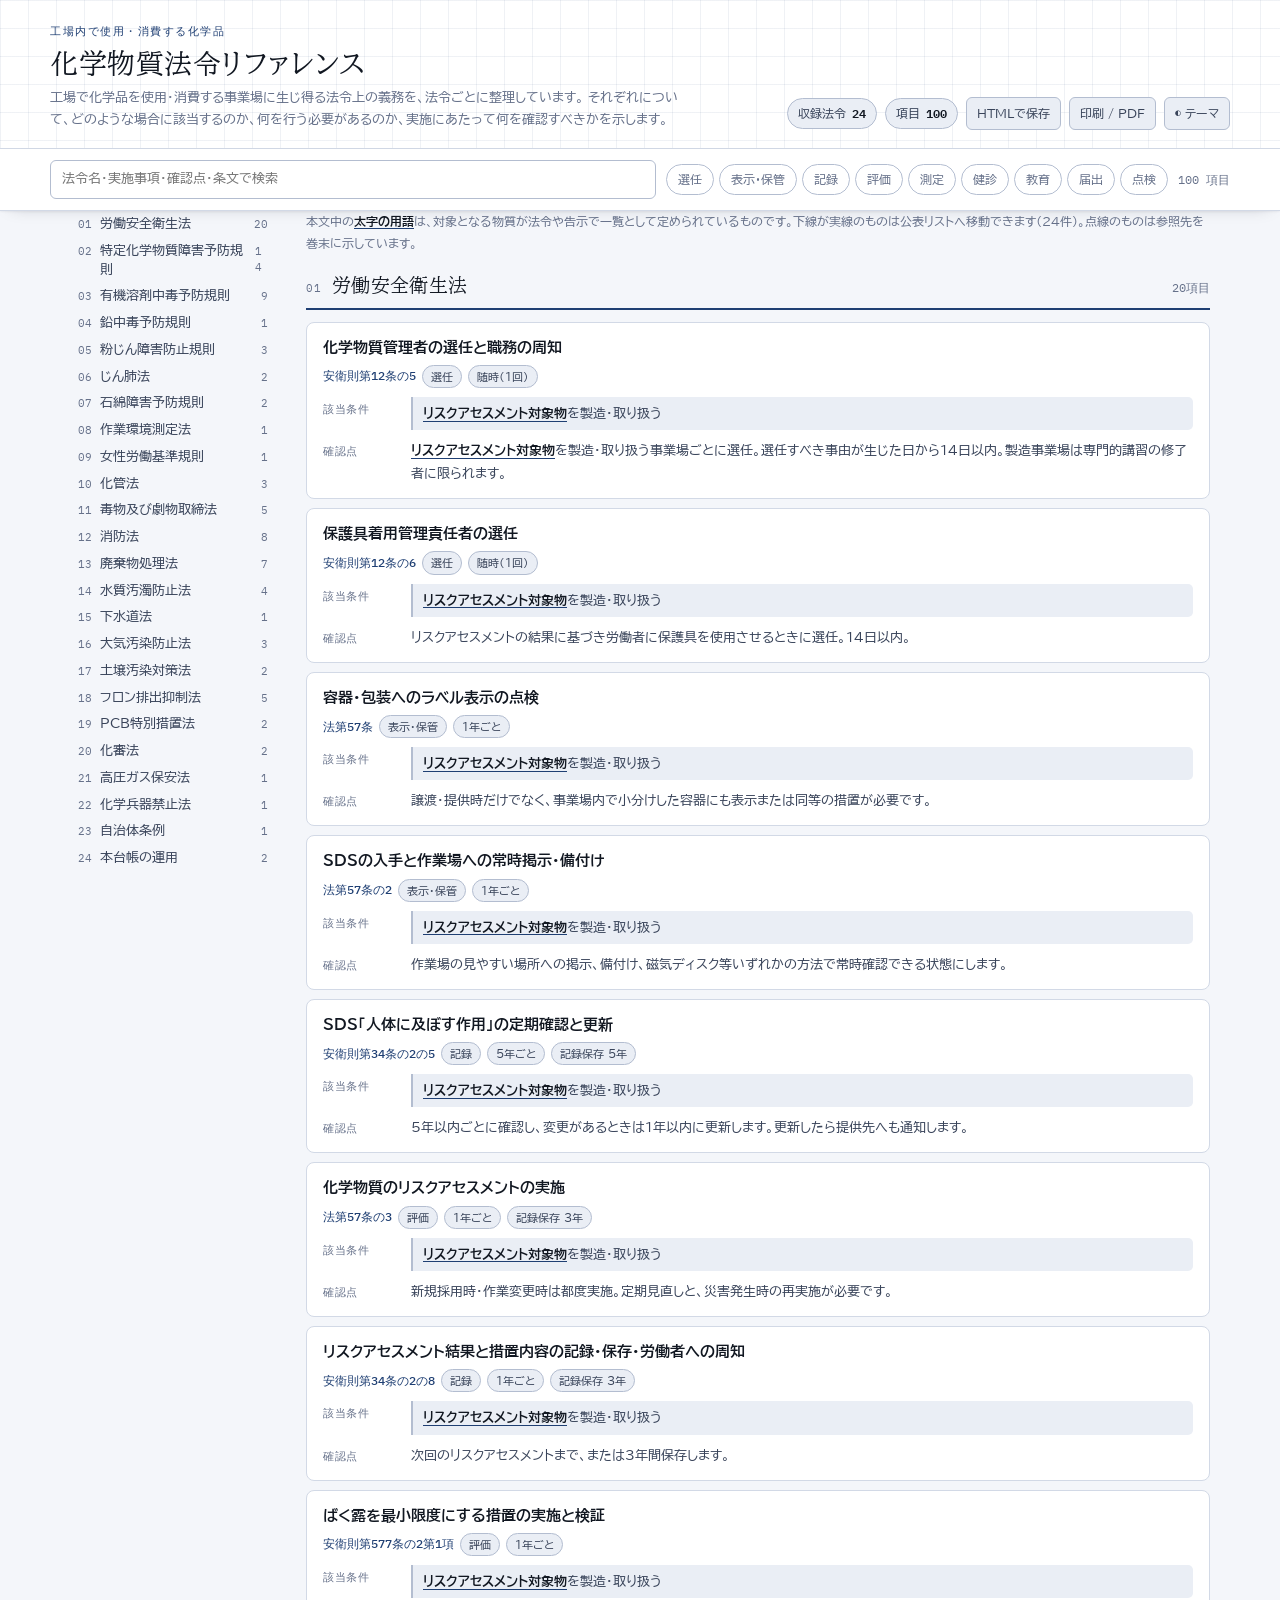
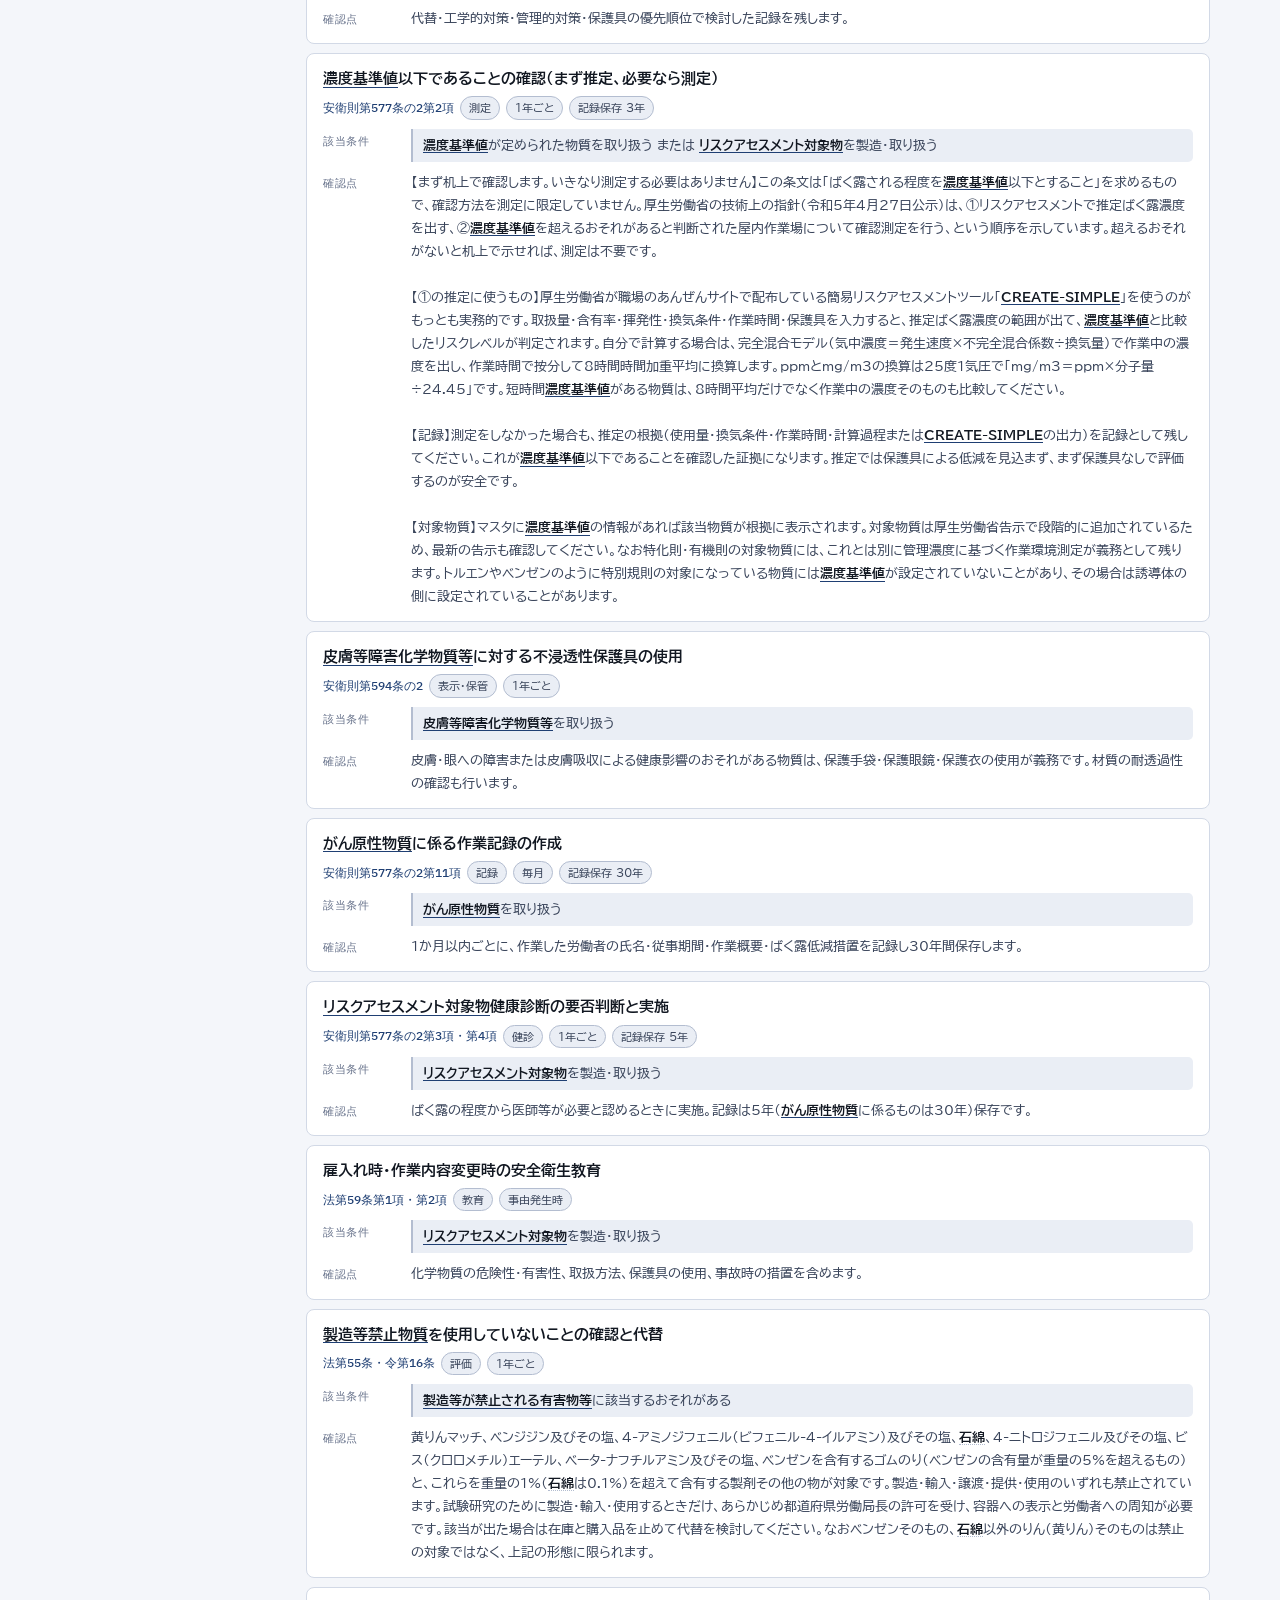
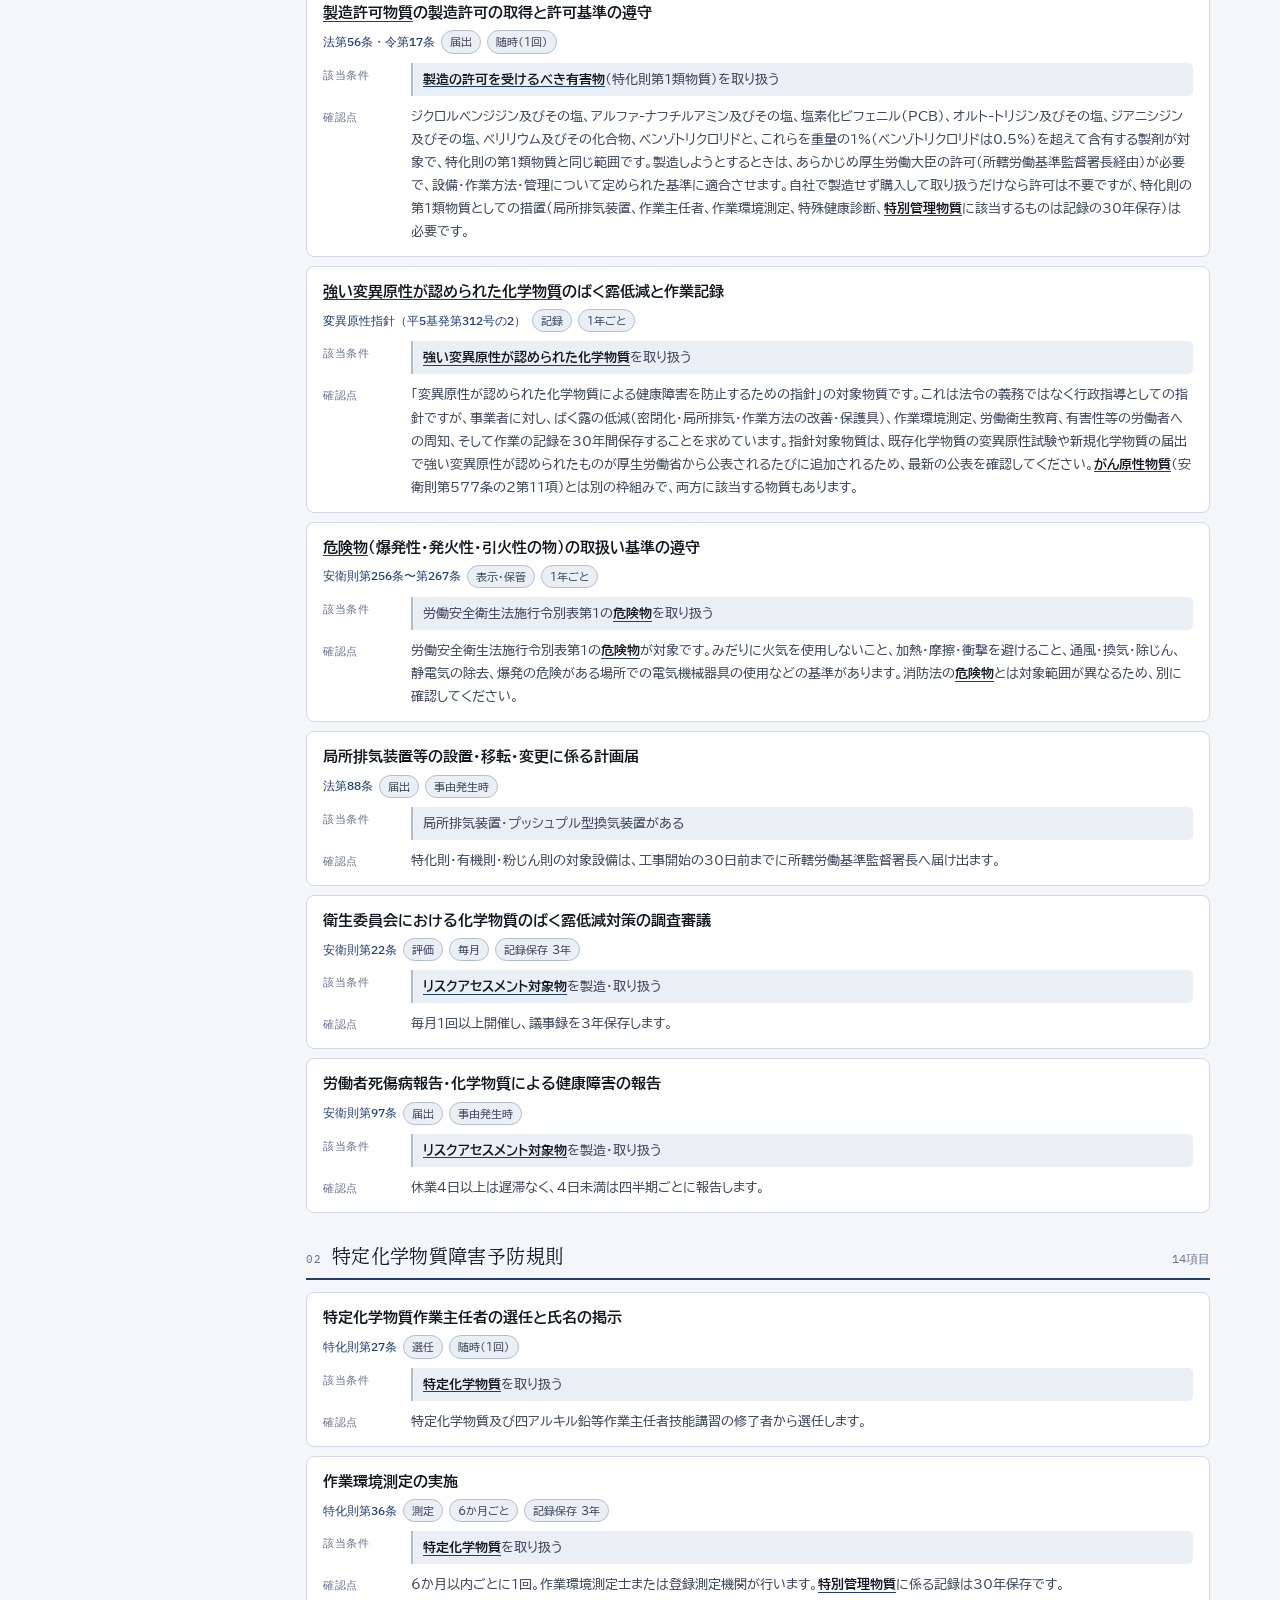
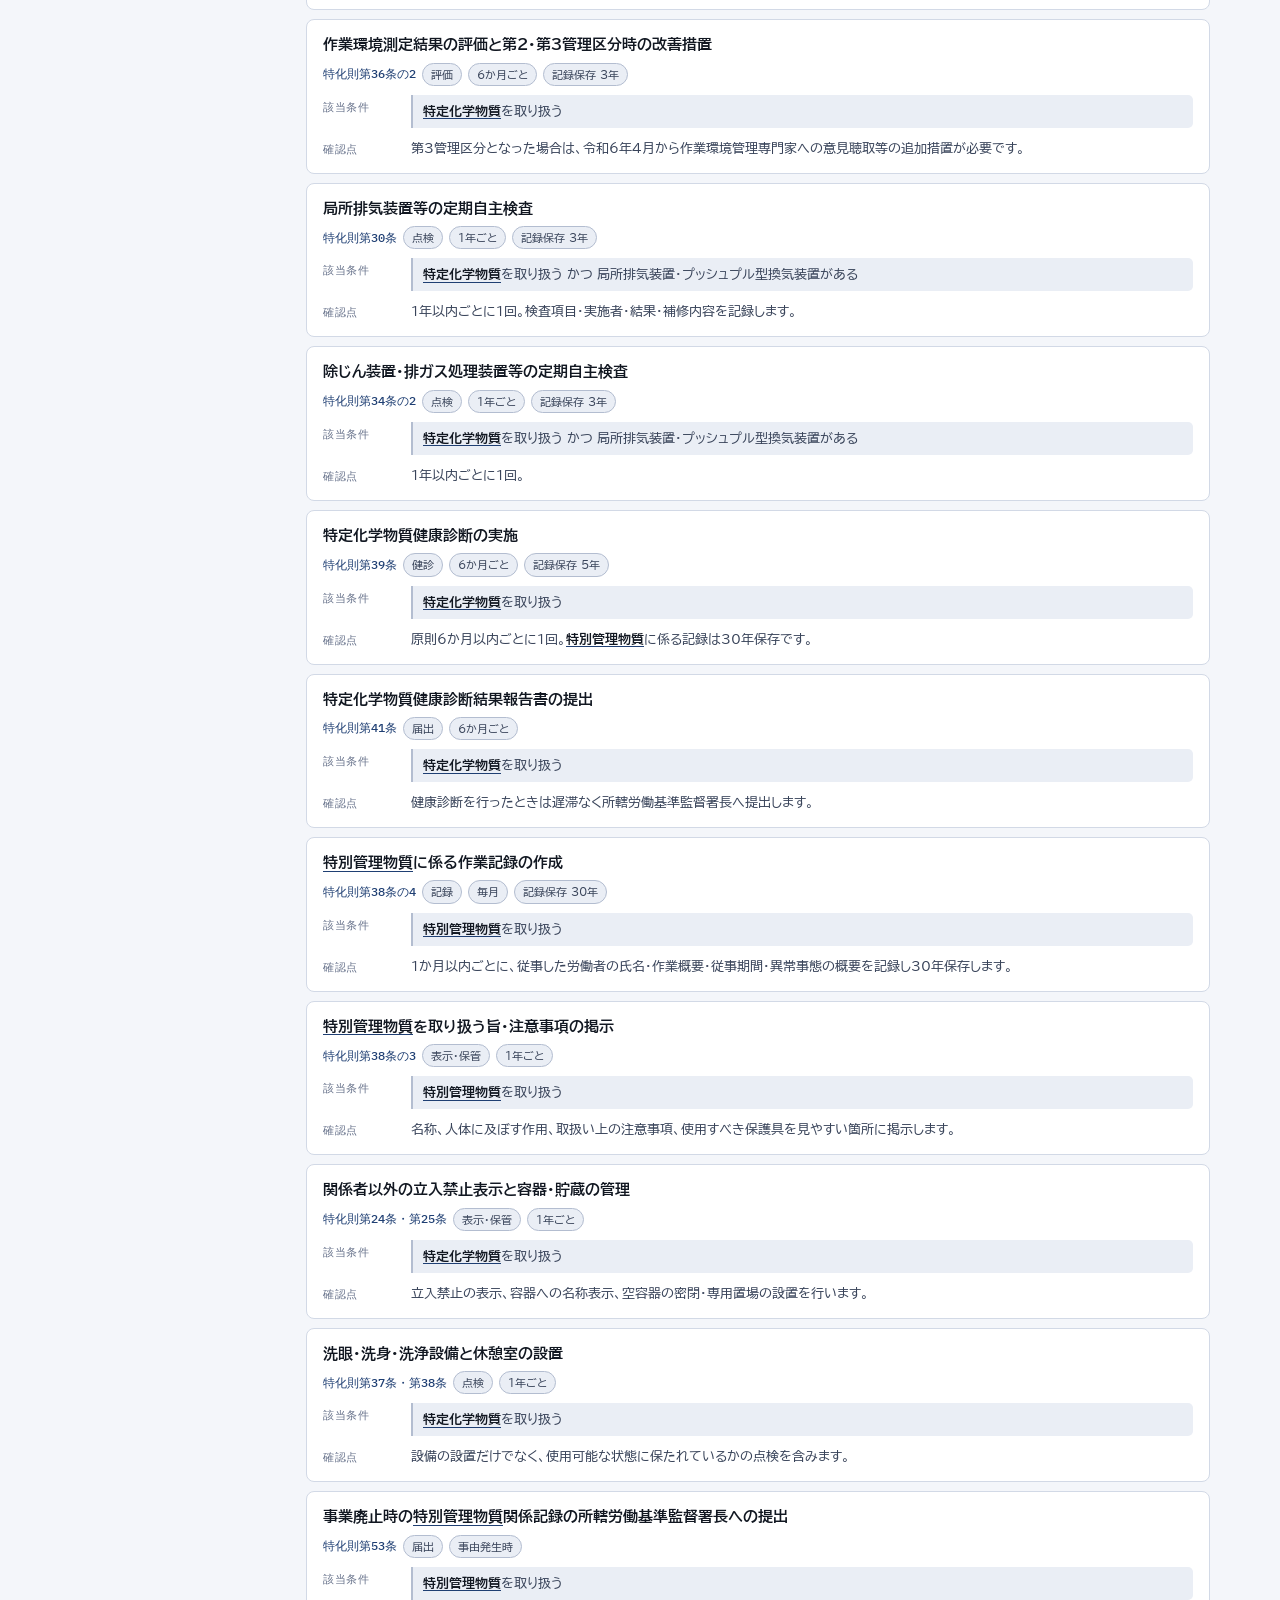
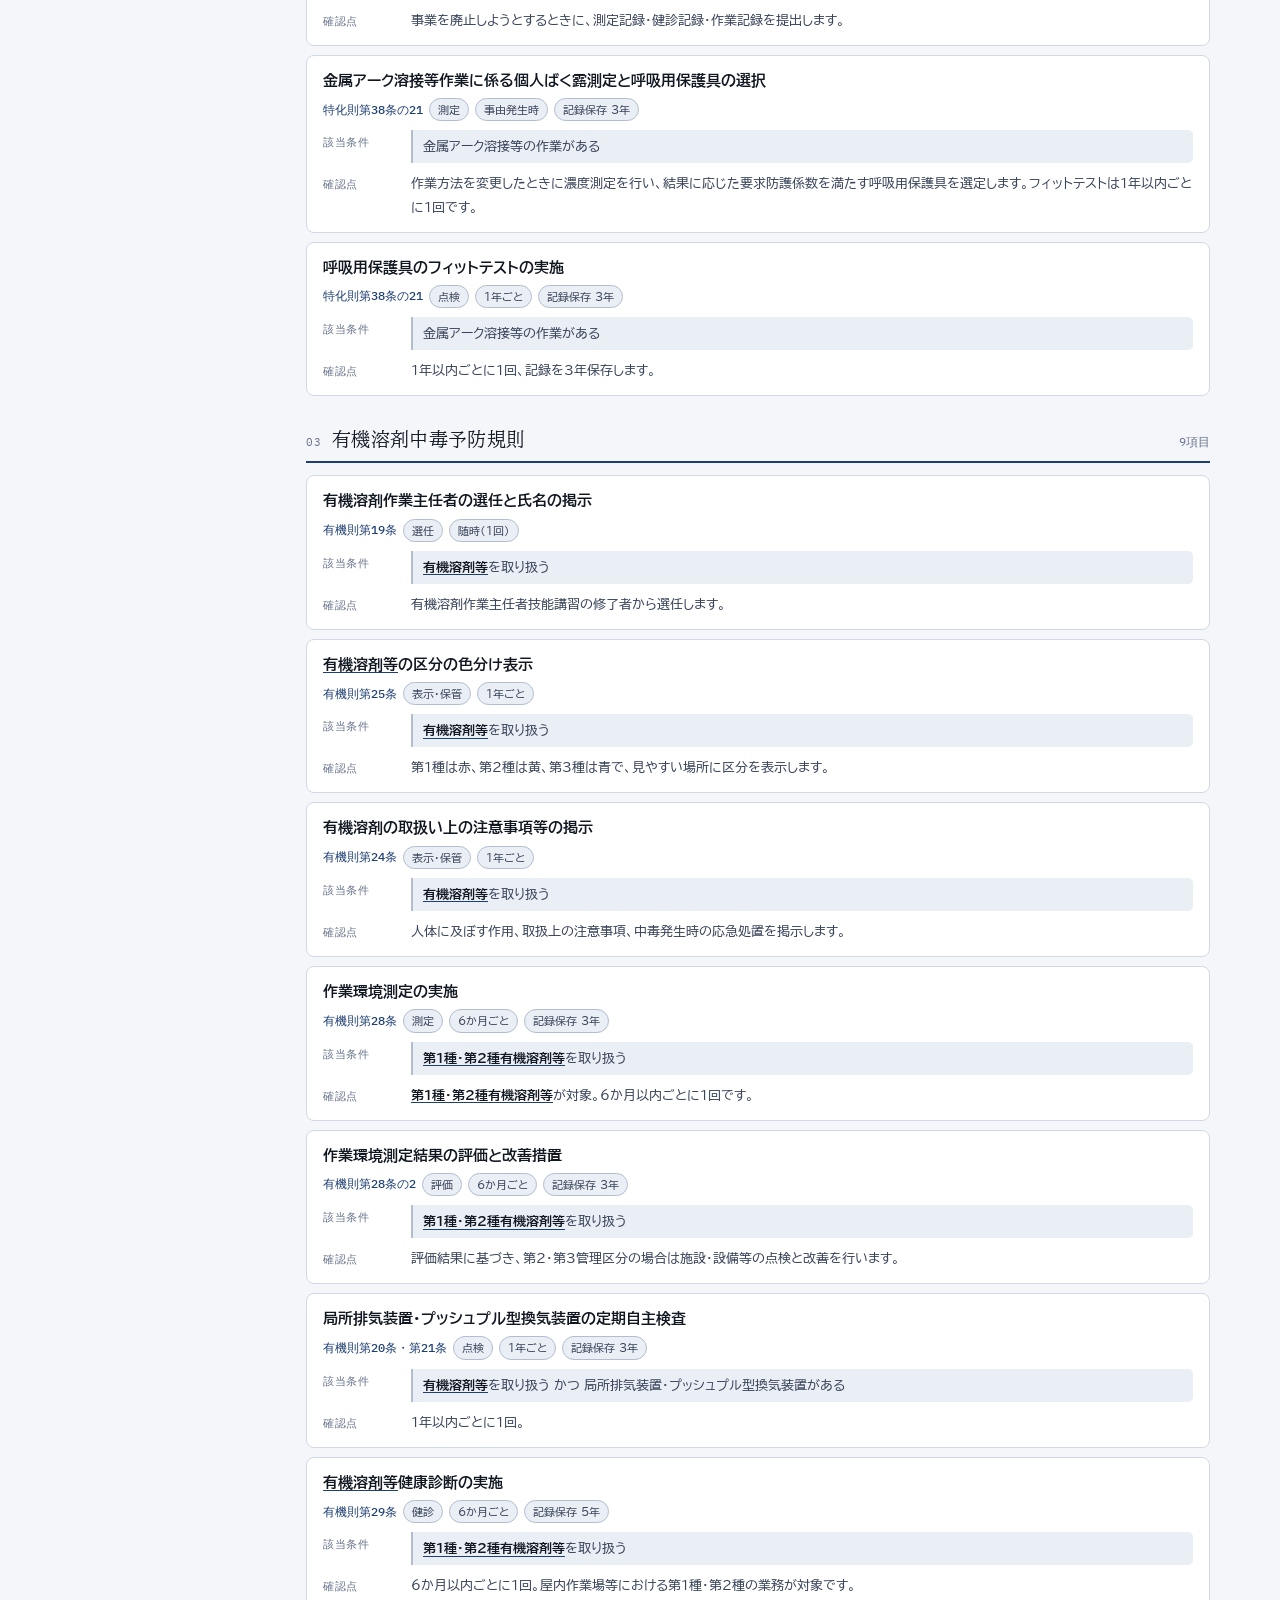
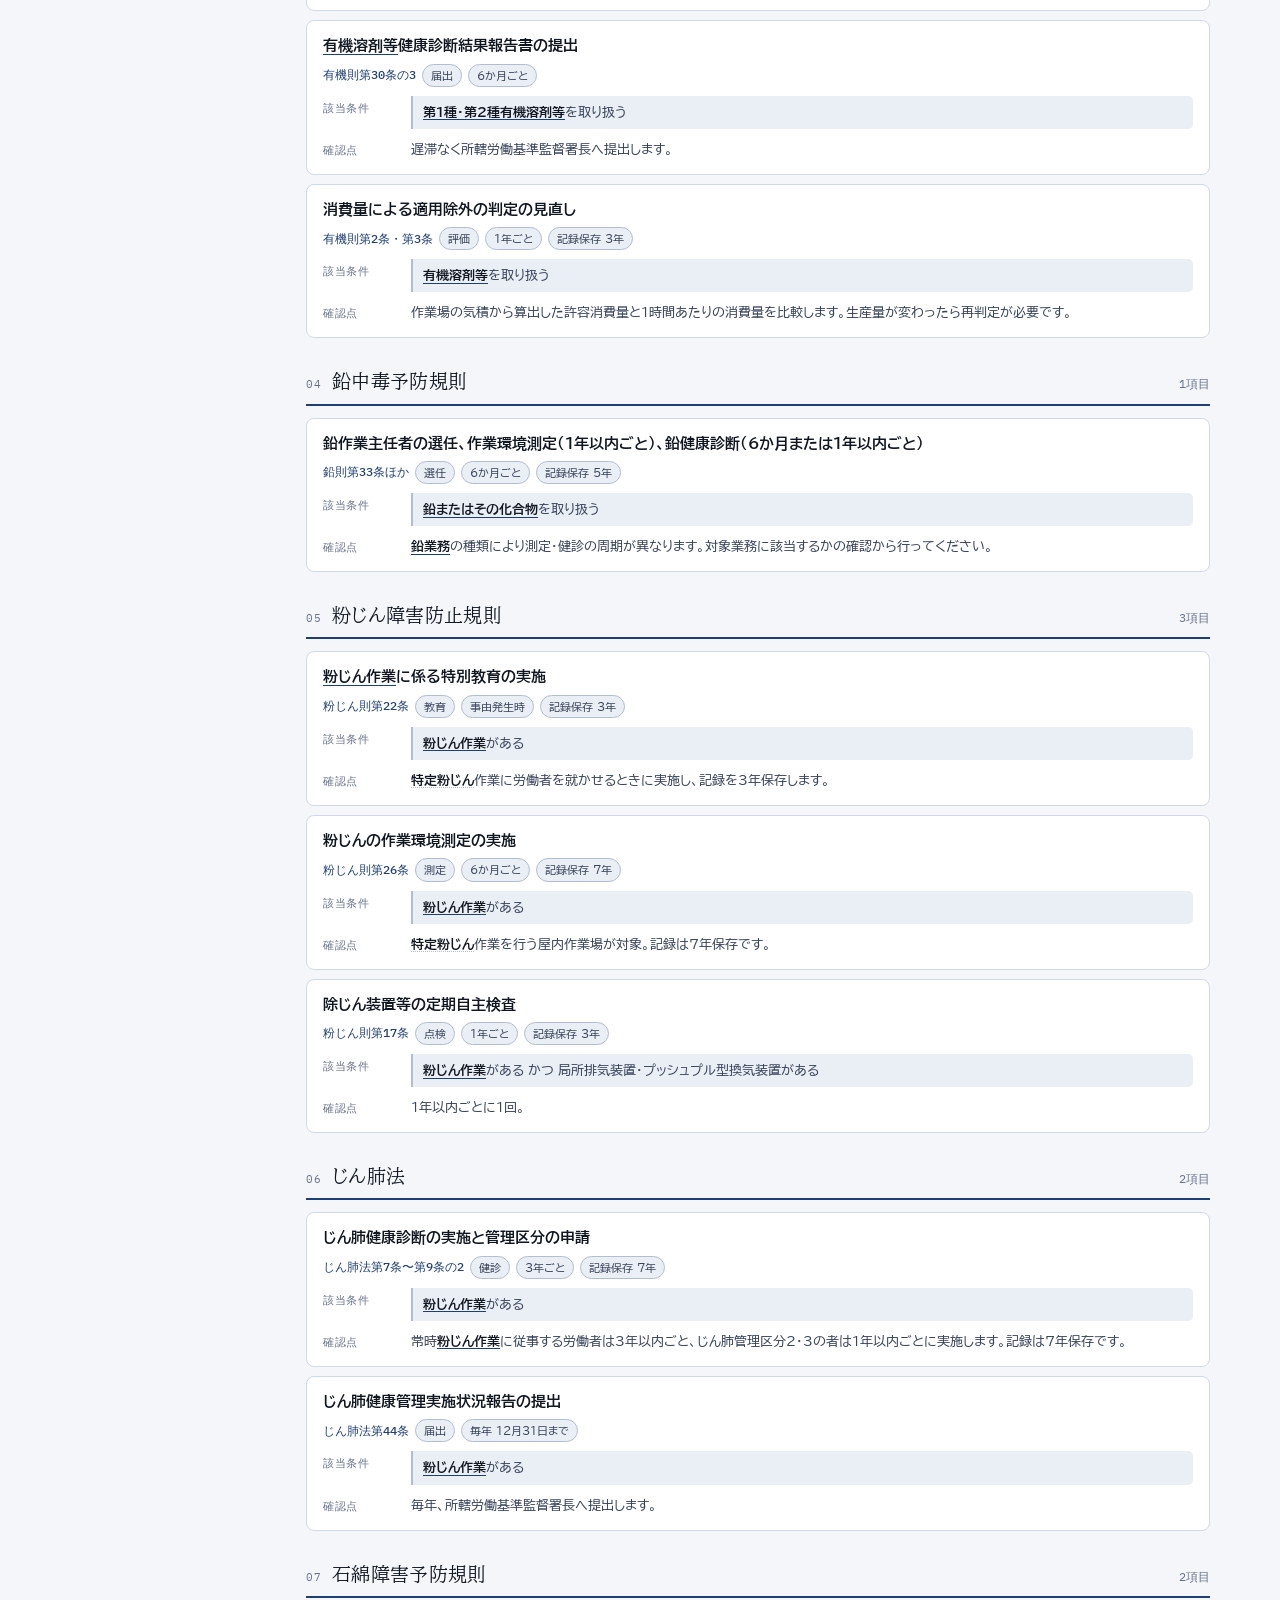
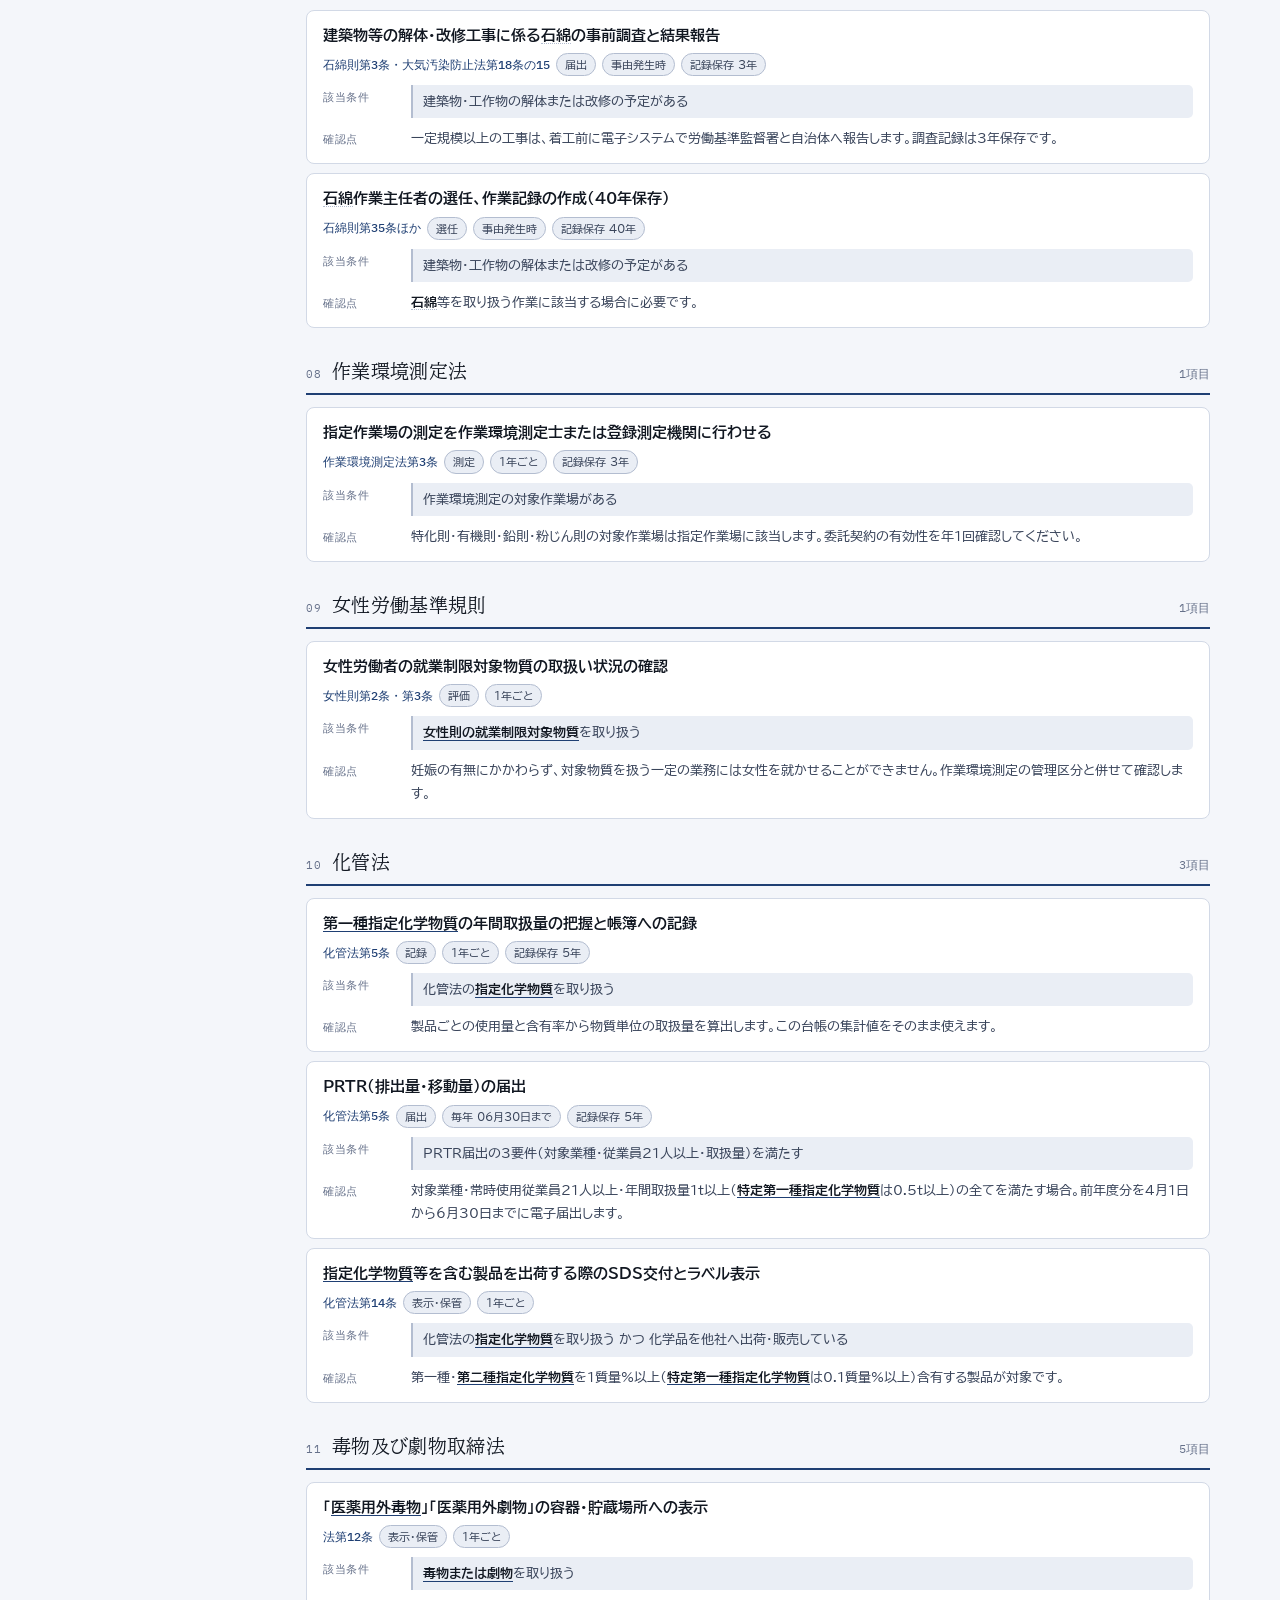
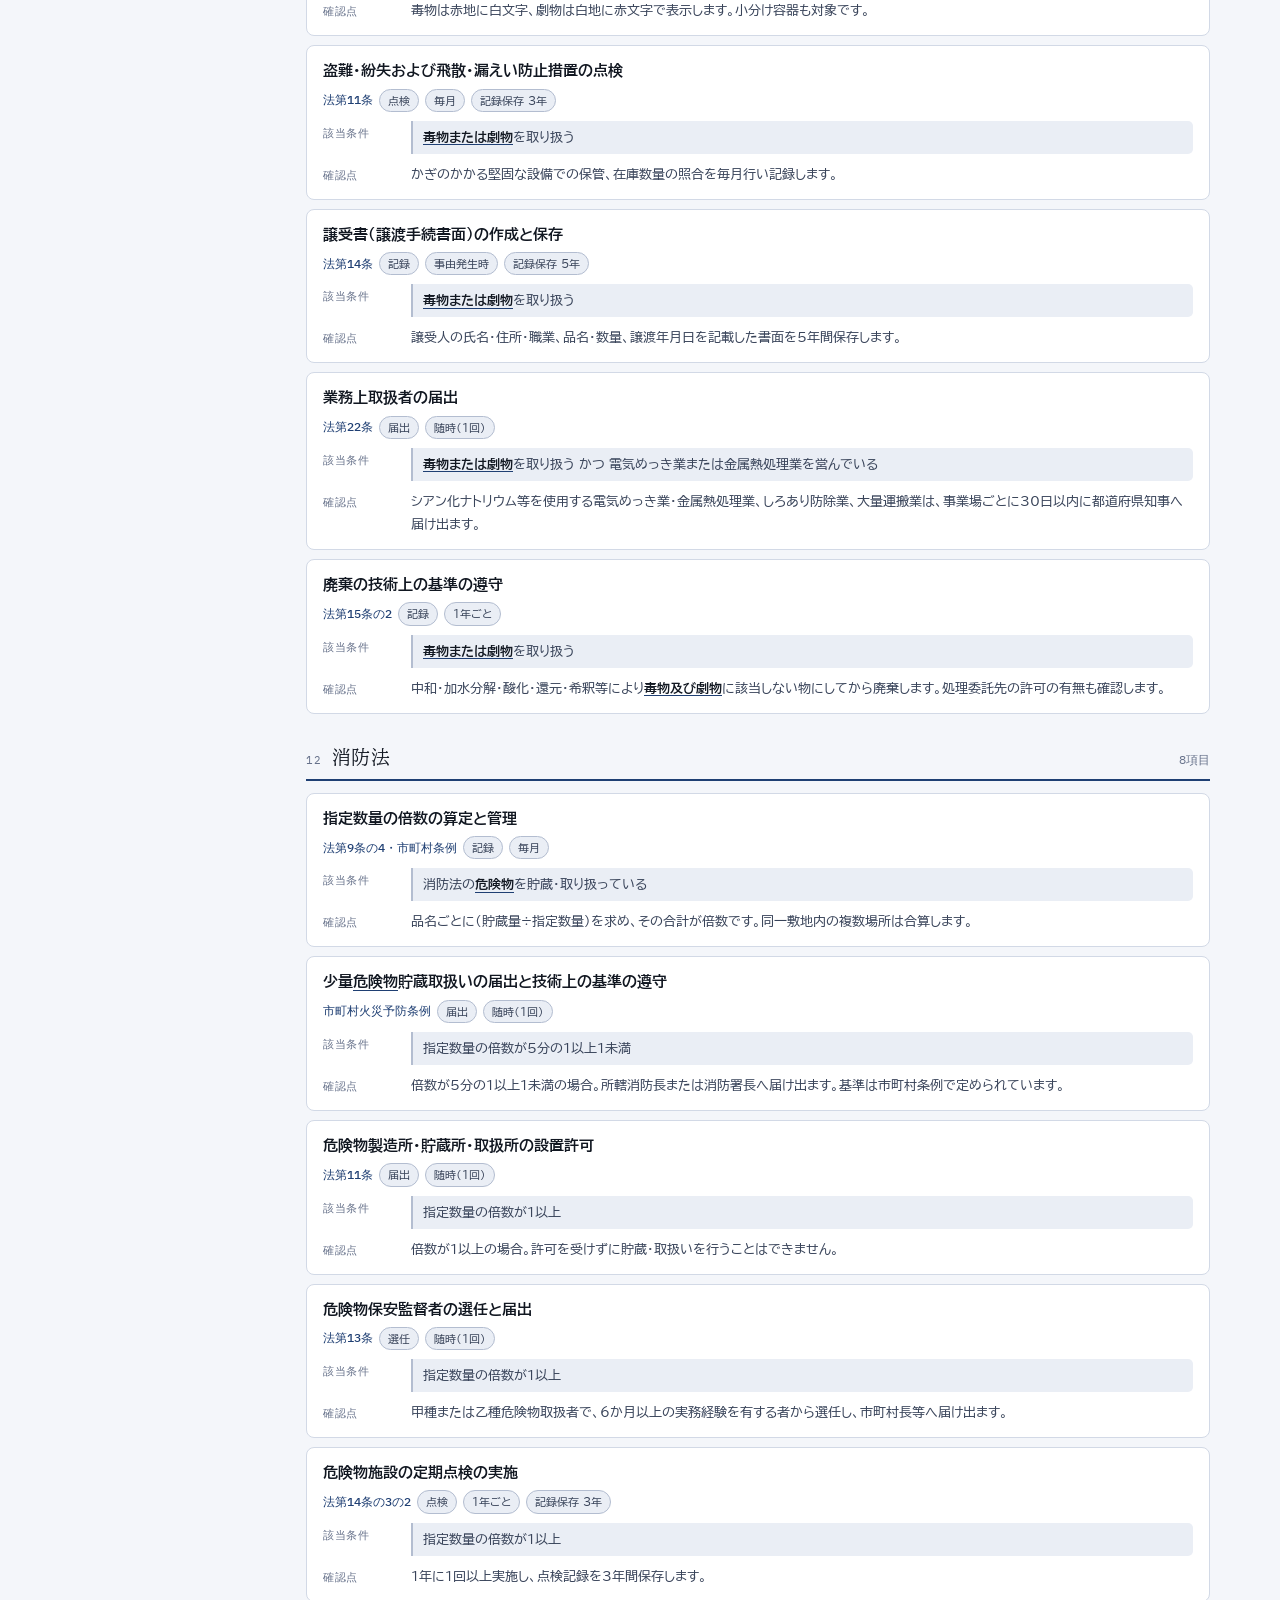
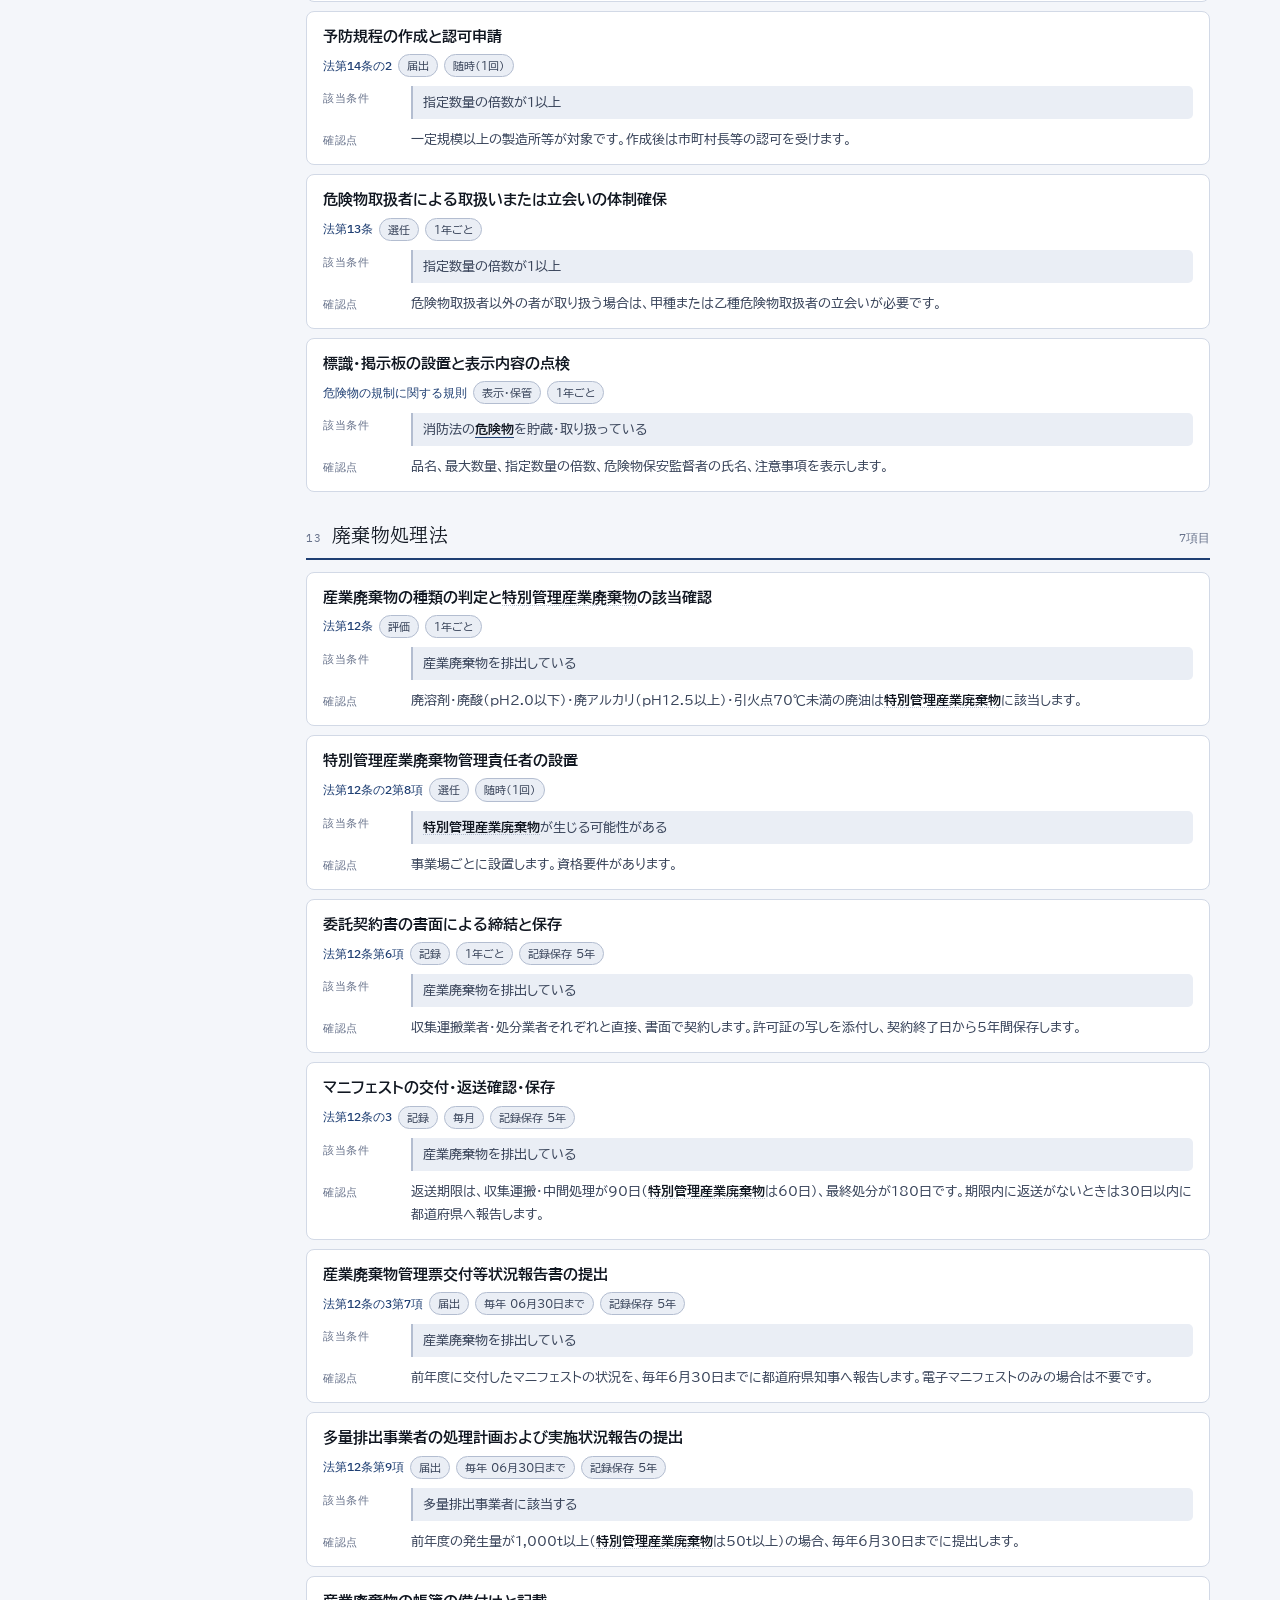
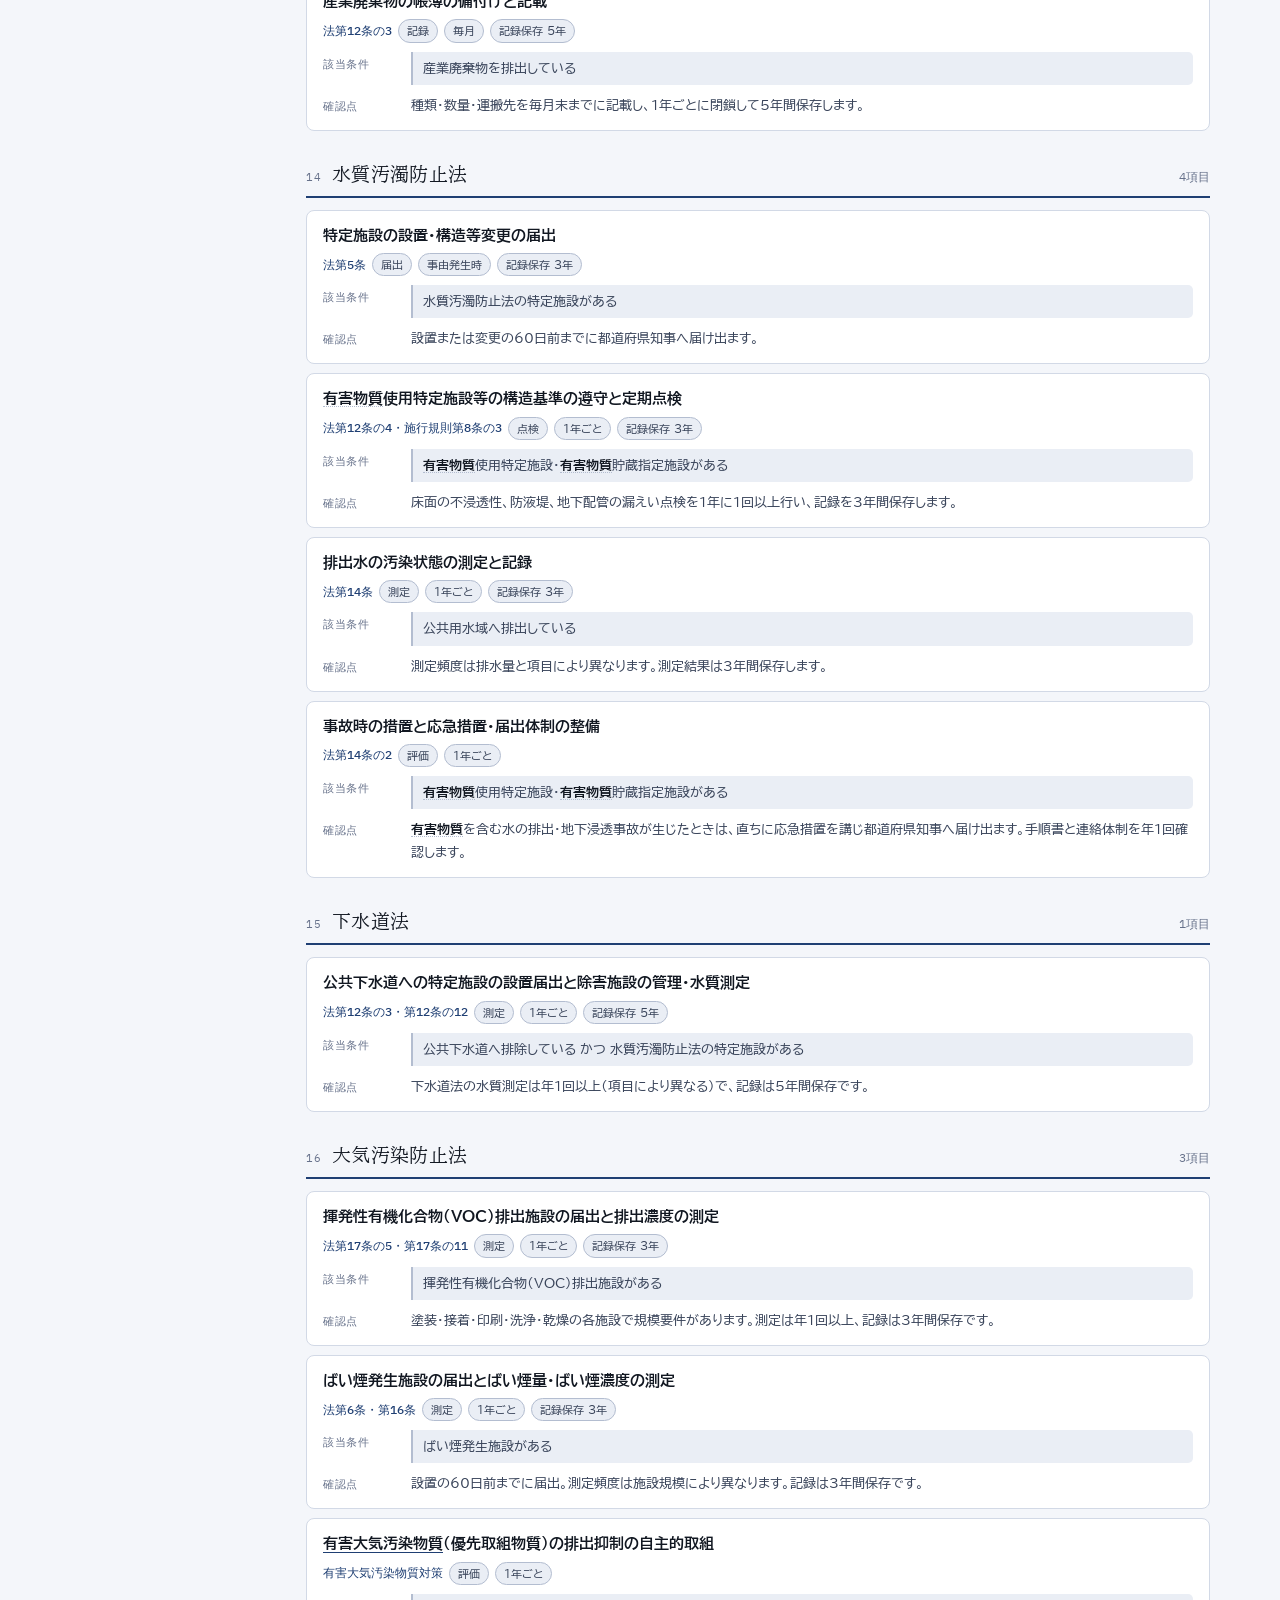
==== chem-checklist.html @ 5973164b "濃度基準値の確認を、まずCREATE-SIMPLEで推定する手順に書き直した ANZ-09の表題が「濃度基準値以下であることの確認（測定等）」で、いきなり 測定が必要に読めていた。安衛則第577条の2" ====
<!doctype html>
<html lang="ja">
<head>
<meta charset="utf-8">
<meta name="viewport" content="width=device-width, initial-scale=1">
<title>化学物質法令リファレンス</title>
<link rel="preconnect" href="https://fonts.googleapis.com">
<link rel="preconnect" href="https://fonts.gstatic.com" crossorigin>
<link rel="stylesheet" href="https://fonts.googleapis.com/css2?family=BIZ+UDPGothic:wght@400;700&family=BIZ+UDPMincho&family=IBM+Plex+Mono:wght@400;500;600&display=swap">
<style>
:root{
  --paper:#f4f6fa; --surface:#fff; --surface-2:#eaeef5; --surface-3:#dfe5ef;
  --ink:#111721; --ink-2:#39445a; --muted:#66718a; --line:#d2d9e6; --line-2:#b3bdd0;
  --accent:#1f3f73; --accent-2:#33609f; --accent-soft:#e4ebf7; --on-accent:#fff;
  --ok:#2a6b48; --ok-soft:#e0efe6; --warn:#95650a; --warn-soft:#f8eed6;
  --crit:#9e1c31; --crit-soft:#f8e3e7;
  --grid:rgba(31,63,115,.07);
  --shadow:0 1px 2px rgba(17,23,33,.06), 0 6px 18px -12px rgba(17,23,33,.28);
  --mono:"IBM Plex Mono",ui-monospace,SFMono-Regular,Menlo,monospace;
  --sans:"BIZ UDPGothic","Hiragino Sans","Yu Gothic UI","Meiryo",system-ui,sans-serif;
  --serif:"BIZ UDPMincho","Hiragino Mincho ProN","Yu Mincho",serif;
}
@media (prefers-color-scheme:dark){ :root:not([data-theme="light"]){
  --paper:#0d1117; --surface:#151c26; --surface-2:#1c2531; --surface-3:#26313f;
  --ink:#e7ecf5; --ink-2:#b9c4d6; --muted:#8e9bb2; --line:#2a3542; --line-2:#3b4859;
  --accent:#82abec; --accent-2:#a2c2f4; --accent-soft:#182741; --on-accent:#0d1117;
  --ok:#71c295; --ok-soft:#14271d; --warn:#dfb257; --warn-soft:#2c2413;
  --crit:#f0879b; --crit-soft:#2e141a; --grid:rgba(130,171,236,.09);
  --shadow:0 1px 2px rgba(0,0,0,.4), 0 8px 22px -14px rgba(0,0,0,.8);
}}
:root[data-theme="dark"]{
  --paper:#0d1117; --surface:#151c26; --surface-2:#1c2531; --surface-3:#26313f;
  --ink:#e7ecf5; --ink-2:#b9c4d6; --muted:#8e9bb2; --line:#2a3542; --line-2:#3b4859;
  --accent:#82abec; --accent-2:#a2c2f4; --accent-soft:#182741; --on-accent:#0d1117;
  --ok:#71c295; --ok-soft:#14271d; --warn:#dfb257; --warn-soft:#2c2413;
  --crit:#f0879b; --crit-soft:#2e141a; --grid:rgba(130,171,236,.09);
  --shadow:0 1px 2px rgba(0,0,0,.4), 0 8px 22px -14px rgba(0,0,0,.8);
}
*,*::before,*::after{box-sizing:border-box}
html{color-scheme:light dark; scroll-behavior:smooth}
body{margin:0; background:var(--paper); color:var(--ink); font-family:var(--sans);
     font-size:14px; line-height:1.75; -webkit-font-smoothing:antialiased}
img{max-width:100%} [hidden]{display:none!important}
h1,h2,h3{margin:0; text-wrap:balance} p{margin:0}
button,input,select{font:inherit; color:inherit}
:focus-visible{outline:2px solid var(--accent-2); outline-offset:2px; border-radius:3px}
@media (prefers-reduced-motion:reduce){*{animation:none!important; transition:none!important; scroll-behavior:auto}}
.wrap{max-width:1180px; margin:0 auto; padding:0 20px}

.masthead{background:var(--surface); border-bottom:1px solid var(--line);
  background-image:repeating-linear-gradient(to right,var(--grid) 0 1px,transparent 1px 28px),
                   repeating-linear-gradient(to bottom,var(--grid) 0 1px,transparent 1px 28px)}
.mast-in{display:flex; flex-wrap:wrap; gap:18px; align-items:flex-end; padding:22px 0 18px}
.mast-id{flex:1 1 340px; min-width:0}
.eyebrow{font-family:var(--mono); font-size:11px; letter-spacing:.14em; text-transform:uppercase;
  color:var(--accent); margin-bottom:4px}
.masthead h1{font-family:var(--serif); font-size:28px; font-weight:400; letter-spacing:.02em; line-height:1.3}
.mast-sub{color:var(--muted); font-size:12.5px; margin-top:5px; max-width:64ch}
.mast-meta{display:flex; gap:8px; align-items:center; flex-wrap:wrap}
.chip{display:inline-flex; align-items:center; gap:6px; padding:4px 10px; border:1px solid var(--line-2);
  border-radius:999px; background:var(--surface-2); font-size:12px; color:var(--ink-2); white-space:nowrap}
.chip b{font-family:var(--mono); font-weight:600; color:var(--ink)}
.iconbtn{border:1px solid var(--line-2); background:var(--surface-2); color:var(--ink-2);
  border-radius:6px; padding:5px 10px; font-size:12px; cursor:pointer}
.iconbtn:hover{background:var(--surface-3); color:var(--ink)}

.bar{position:sticky; top:0; z-index:20; background:var(--surface); border-bottom:1px solid var(--line); box-shadow:var(--shadow)}
.bar-in{display:flex; gap:10px; align-items:center; flex-wrap:wrap; padding:11px 0}
.bar input[type=search]{background:var(--surface); border:1px solid var(--line-2); border-radius:6px;
  padding:7px 11px; font-size:13px; flex:1 1 240px; min-width:0}
.cats{display:flex; gap:5px; flex-wrap:wrap}
.cat{border:1px solid var(--line-2); background:transparent; color:var(--muted); border-radius:999px;
  padding:4px 11px; font-size:12px; cursor:pointer; white-space:nowrap}
.cat:hover{color:var(--ink); border-color:var(--accent)}
.cat[aria-pressed="true"]{background:var(--accent); border-color:var(--accent); color:var(--on-accent); font-weight:700}
.hits{font-size:12px; color:var(--muted); font-family:var(--mono); margin-left:auto; white-space:nowrap}

main{padding:22px 0 70px}
.cols{display:grid; grid-template-columns:210px 1fr; gap:26px; align-items:start}
/* グリッドの子は既定で内容より狭くならない。法令名が長いと索引が画面をはみ出すため、
   縮んでよいことを明示し、折り返しも許す。 */
.cols>*{min-width:0}
.toc a>span{min-width:0; overflow-wrap:anywhere}
@media (max-width:860px){
  .cols{grid-template-columns:1fr; gap:14px}
  .toc{position:static; max-height:none; overflow:visible}
}
.toc{position:sticky; top:70px; max-height:calc(100vh - 92px); overflow:auto; padding-right:4px}
.toc .h{font-family:var(--mono); font-size:11px; letter-spacing:.13em; text-transform:uppercase;
  color:var(--muted); margin-bottom:8px}
.toc a{display:flex; gap:8px; align-items:baseline; padding:4px 8px; border-radius:5px;
  color:var(--ink-2); text-decoration:none; font-size:12.5px; line-height:1.5}
.toc a:hover{background:var(--surface-2); color:var(--ink)}
.toc a .n{font-family:var(--mono); font-size:10.5px; color:var(--muted); flex:none}
.toc a .c{margin-left:auto; font-family:var(--mono); font-size:10.5px; color:var(--muted)}
.toc a.off{opacity:.35}
@media (max-width:860px){
  .toc{position:static; max-height:none; display:flex; gap:6px; overflow-x:auto; padding-bottom:6px}
  .toc .h{display:none}
  .toc a{border:1px solid var(--line); border-radius:999px; white-space:nowrap; padding:4px 11px}
  .toc a .c{margin-left:4px}
}

.law{margin-bottom:26px; scroll-margin-top:72px}
.law-hd{display:flex; align-items:baseline; gap:10px; border-bottom:2px solid var(--accent);
  padding-bottom:6px; margin-bottom:12px}
.law-hd h2{font-family:var(--serif); font-size:19px; font-weight:400; letter-spacing:.02em}
.law-hd .n{font-family:var(--mono); font-size:11px; color:var(--muted); letter-spacing:.08em}
.law-hd .c{margin-left:auto; font-size:11.5px; color:var(--muted); font-family:var(--mono)}
.item{background:var(--surface); border:1px solid var(--line); border-radius:8px;
  padding:13px 16px; margin-bottom:9px}
.item h3{font-size:15px; font-weight:700; line-height:1.55}
.item .meta{display:flex; gap:6px; flex-wrap:wrap; align-items:center; margin-top:6px}
.item .art{font-family:var(--mono); font-size:11.5px; color:var(--accent); font-weight:500}
.tag{display:inline-block; border:1px solid var(--line-2); background:var(--surface-2);
  border-radius:999px; padding:1px 8px; font-size:11px; color:var(--ink-2); white-space:nowrap}
.tag.cat-sel{background:var(--accent-soft); border-color:var(--accent); color:var(--accent); font-weight:700}
.field.memo .v{white-space:pre-line}
.field{display:grid; grid-template-columns:78px 1fr; gap:10px; margin-top:9px; font-size:12.8px; line-height:1.8}
.field .k{font-family:var(--mono); font-size:10.5px; letter-spacing:.06em; color:var(--muted); padding-top:3px}
.field.cond .v{background:var(--surface-2); border-left:2px solid var(--line-2);
  padding:5px 10px; border-radius:0 5px 5px 0; color:var(--ink-2)}
.field.memo .v{color:var(--ink-2)}
@media (max-width:560px){.field{grid-template-columns:1fr; gap:2px}.field .k{padding-top:0}}
mark{background:var(--warn-soft); color:var(--ink); padding:0 2px; border-radius:2px}
a.term{font-weight:700; color:var(--ink); text-decoration:none;
  border-bottom:1.5px solid var(--accent); padding-bottom:.5px}
a.term:hover{color:var(--accent); background:var(--accent-soft)}
b.term{font-weight:700; color:var(--ink); border-bottom:1.5px dotted var(--line-2)}
.legend-line{font-size:12px; color:var(--muted); margin-bottom:14px; line-height:1.8}
.legend-line b.term, .legend-line a.term{font-size:12px}
.refs{margin-top:34px; border-top:1px solid var(--line); padding-top:20px}
.refs h2{font-family:var(--serif); font-size:18px; font-weight:400; margin-bottom:6px}
.refs p.lead{font-size:12.5px; color:var(--muted); margin-bottom:12px; max-width:70ch; line-height:1.85}
.refs .tw{overflow-x:auto}
.refs table{border-collapse:collapse; width:100%; font-size:12.5px}
.refs th,.refs td{border-bottom:1px solid var(--line); padding:7px 10px; text-align:left; vertical-align:top}
.refs th{background:var(--surface-2); color:var(--muted); font-size:11px; white-space:nowrap}
.refs td.w{white-space:nowrap; font-weight:700}
.refs td.n{color:var(--muted); font-size:11.5px}
.refs a{color:var(--accent); word-break:break-all}

.empty{padding:40px 16px; text-align:center; color:var(--muted); font-size:13.5px}
.foot{border-top:1px solid var(--line); margin-top:30px; padding:18px 0 44px; color:var(--muted); font-size:11.5px}
.foot .wrap{display:flex; flex-direction:column; gap:7px; max-width:86ch}
.foot b{color:var(--ink-2)}

@media print{
  .bar,.toc,.mast-meta{display:none!important}
  body{background:#fff; font-size:10pt}
  .cols{grid-template-columns:1fr}
  .item{break-inside:avoid; border-color:#bbb}
  .law-hd{break-after:avoid}
  @page{size:A4; margin:14mm}
}
</style>
</head>
<body>

<header class="masthead"><div class="wrap mast-in">
  <div class="mast-id">
    <p class="eyebrow">工場内で使用・消費する化学品</p>
    <h1>化学物質法令リファレンス</h1>
    <p class="mast-sub">工場で化学品を使用・消費する事業場に生じ得る法令上の義務を、法令ごとに整理しています。
      それぞれについて、どのような場合に該当するのか、何を行う必要があるのか、実施にあたって何を確認すべきかを示します。</p>
  </div>
  <div class="mast-meta">
    <span class="chip">収録法令 <b id="cLaw">0</b></span>
    <span class="chip">項目 <b id="cItem">0</b></span>
    <button class="iconbtn" id="btnSave" type="button">HTMLで保存</button>
    <button class="iconbtn" id="btnPrint" type="button">印刷 / PDF</button>
    <button class="iconbtn" id="btnTheme" type="button">◐ テーマ</button>
  </div>
</div></header>

<div class="bar"><div class="wrap bar-in">
  <input type="search" id="q" placeholder="法令名・実施事項・確認点・条文で検索" autocomplete="off" spellcheck="false">
  <div class="cats" id="cats"></div>
  <span class="hits" id="hits"></span>
</div></div>

<main class="wrap"><div class="cols">
  <nav class="toc" id="toc" aria-label="法令の目次"></nav>
  <div>
    <p class="legend-line" id="legend"></p>
    <div id="list"></div>
    <section class="refs" id="refs"></section>
  </div>
</div></main>

<footer class="foot"><div class="wrap">
  <p><b>この資料の位置づけ。</b> 法令の該当関係を機械的に整理した実務用の資料です。最終的な適法性の判断、所轄官庁への確認、専門家（衛生管理者・作業環境測定士・危険物取扱者等）への相談に代わるものではありません。</p>
  <p><b>個別性について。</b> 事業場の設備・作業内容・取扱量によって、ここに掲げた以外の義務が生じることも、逆に適用除外となることもあります。消防法の指定数量の倍数、化管法の年間取扱量、有機則の消費量による適用除外などは、実際の取扱量・貯蔵量から算定してください。</p>
  <p><b>改正について。</b> 労働安全衛生法のラベル表示・SDS交付・リスクアセスメントの対象物質は段階的に拡大しています。適用にあたっては必ず最新の条文を確認してください。</p>
  <p id="ver"></p>
</div></footer>

<script>
"use strict";
const DATA = {"laws": ["労働安全衛生法", "特定化学物質障害予防規則", "有機溶剤中毒予防規則", "鉛中毒予防規則", "粉じん障害防止規則", "じん肺法", "石綿障害予防規則", "作業環境測定法", "女性労働基準規則", "化管法", "毒物及び劇物取締法", "消防法", "廃棄物処理法", "水質汚濁防止法", "下水道法", "大気汚染防止法", "土壌汚染対策法", "フロン排出抑制法", "PCB特別措置法", "化審法", "高圧ガス保安法", "化学兵器禁止法", "自治体条例", "本台帳の運用"], "cats": ["選任", "表示・保管", "記録", "評価", "測定", "健診", "教育", "届出", "点検"], "items": [{"law": "労働安全衛生法", "art": "安衛則第12条の5", "cat": "選任", "cyc": "随時（1回）", "keep": "", "title": "化学物質管理者の選任と職務の周知", "cond": "リスクアセスメント対象物を製造・取り扱う", "memo": "リスクアセスメント対象物を製造・取り扱う事業場ごとに選任。選任すべき事由が生じた日から14日以内。製造事業場は専門的講習の修了者に限られます。", "titleH": "化学物質管理者の選任と職務の周知", "condH": "<a class=\"term\" href=\"https://anzeninfo.mhlw.go.jp/anzen_pg/GHS_MSD_FND.aspx\" target=\"_blank\" rel=\"noopener noreferrer\" title=\"労働安全衛生法 表示・通知対象物質\">リスクアセスメント対象物</a>を製造・取り扱う", "memoH": "<a class=\"term\" href=\"https://anzeninfo.mhlw.go.jp/anzen_pg/GHS_MSD_FND.aspx\" target=\"_blank\" rel=\"noopener noreferrer\" title=\"労働安全衛生法 表示・通知対象物質\">リスクアセスメント対象物</a>を製造・取り扱う事業場ごとに選任。選任すべき事由が生じた日から14日以内。製造事業場は専門的講習の修了者に限られます。"}, {"law": "労働安全衛生法", "art": "安衛則第12条の6", "cat": "選任", "cyc": "随時（1回）", "keep": "", "title": "保護具着用管理責任者の選任", "cond": "リスクアセスメント対象物を製造・取り扱う", "memo": "リスクアセスメントの結果に基づき労働者に保護具を使用させるときに選任。14日以内。", "titleH": "保護具着用管理責任者の選任", "condH": "<a class=\"term\" href=\"https://anzeninfo.mhlw.go.jp/anzen_pg/GHS_MSD_FND.aspx\" target=\"_blank\" rel=\"noopener noreferrer\" title=\"労働安全衛生法 表示・通知対象物質\">リスクアセスメント対象物</a>を製造・取り扱う", "memoH": "リスクアセスメントの結果に基づき労働者に保護具を使用させるときに選任。14日以内。"}, {"law": "労働安全衛生法", "art": "法第57条", "cat": "表示・保管", "cyc": "1年ごと", "keep": "", "title": "容器・包装へのラベル表示の点検", "cond": "リスクアセスメント対象物を製造・取り扱う", "memo": "譲渡・提供時だけでなく、事業場内で小分けした容器にも表示または同等の措置が必要です。", "titleH": "容器・包装へのラベル表示の点検", "condH": "<a class=\"term\" href=\"https://anzeninfo.mhlw.go.jp/anzen_pg/GHS_MSD_FND.aspx\" target=\"_blank\" rel=\"noopener noreferrer\" title=\"労働安全衛生法 表示・通知対象物質\">リスクアセスメント対象物</a>を製造・取り扱う", "memoH": "譲渡・提供時だけでなく、事業場内で小分けした容器にも表示または同等の措置が必要です。"}, {"law": "労働安全衛生法", "art": "法第57条の2", "cat": "表示・保管", "cyc": "1年ごと", "keep": "", "title": "SDSの入手と作業場への常時掲示・備付け", "cond": "リスクアセスメント対象物を製造・取り扱う", "memo": "作業場の見やすい場所への掲示、備付け、磁気ディスク等いずれかの方法で常時確認できる状態にします。", "titleH": "SDSの入手と作業場への常時掲示・備付け", "condH": "<a class=\"term\" href=\"https://anzeninfo.mhlw.go.jp/anzen_pg/GHS_MSD_FND.aspx\" target=\"_blank\" rel=\"noopener noreferrer\" title=\"労働安全衛生法 表示・通知対象物質\">リスクアセスメント対象物</a>を製造・取り扱う", "memoH": "作業場の見やすい場所への掲示、備付け、磁気ディスク等いずれかの方法で常時確認できる状態にします。"}, {"law": "労働安全衛生法", "art": "安衛則第34条の2の5", "cat": "記録", "cyc": "5年ごと", "keep": "5年", "title": "SDS「人体に及ぼす作用」の定期確認と更新", "cond": "リスクアセスメント対象物を製造・取り扱う", "memo": "5年以内ごとに確認し、変更があるときは1年以内に更新します。更新したら提供先へも通知します。", "titleH": "SDS「人体に及ぼす作用」の定期確認と更新", "condH": "<a class=\"term\" href=\"https://anzeninfo.mhlw.go.jp/anzen_pg/GHS_MSD_FND.aspx\" target=\"_blank\" rel=\"noopener noreferrer\" title=\"労働安全衛生法 表示・通知対象物質\">リスクアセスメント対象物</a>を製造・取り扱う", "memoH": "5年以内ごとに確認し、変更があるときは1年以内に更新します。更新したら提供先へも通知します。"}, {"law": "労働安全衛生法", "art": "法第57条の3", "cat": "評価", "cyc": "1年ごと", "keep": "3年", "title": "化学物質のリスクアセスメントの実施", "cond": "リスクアセスメント対象物を製造・取り扱う", "memo": "新規採用時・作業変更時は都度実施。定期見直しと、災害発生時の再実施が必要です。", "titleH": "化学物質のリスクアセスメントの実施", "condH": "<a class=\"term\" href=\"https://anzeninfo.mhlw.go.jp/anzen_pg/GHS_MSD_FND.aspx\" target=\"_blank\" rel=\"noopener noreferrer\" title=\"労働安全衛生法 表示・通知対象物質\">リスクアセスメント対象物</a>を製造・取り扱う", "memoH": "新規採用時・作業変更時は都度実施。定期見直しと、災害発生時の再実施が必要です。"}, {"law": "労働安全衛生法", "art": "安衛則第34条の2の8", "cat": "記録", "cyc": "1年ごと", "keep": "3年", "title": "リスクアセスメント結果と措置内容の記録・保存・労働者への周知", "cond": "リスクアセスメント対象物を製造・取り扱う", "memo": "次回のリスクアセスメントまで、または3年間保存します。", "titleH": "リスクアセスメント結果と措置内容の記録・保存・労働者への周知", "condH": "<a class=\"term\" href=\"https://anzeninfo.mhlw.go.jp/anzen_pg/GHS_MSD_FND.aspx\" target=\"_blank\" rel=\"noopener noreferrer\" title=\"労働安全衛生法 表示・通知対象物質\">リスクアセスメント対象物</a>を製造・取り扱う", "memoH": "次回のリスクアセスメントまで、または3年間保存します。"}, {"law": "労働安全衛生法", "art": "安衛則第577条の2第1項", "cat": "評価", "cyc": "1年ごと", "keep": "", "title": "ばく露を最小限度にする措置の実施と検証", "cond": "リスクアセスメント対象物を製造・取り扱う", "memo": "代替・工学的対策・管理的対策・保護具の優先順位で検討した記録を残します。", "titleH": "ばく露を最小限度にする措置の実施と検証", "condH": "<a class=\"term\" href=\"https://anzeninfo.mhlw.go.jp/anzen_pg/GHS_MSD_FND.aspx\" target=\"_blank\" rel=\"noopener noreferrer\" title=\"労働安全衛生法 表示・通知対象物質\">リスクアセスメント対象物</a>を製造・取り扱う", "memoH": "代替・工学的対策・管理的対策・保護具の優先順位で検討した記録を残します。"}, {"law": "労働安全衛生法", "art": "安衛則第577条の2第2項", "cat": "測定", "cyc": "1年ごと", "keep": "3年", "title": "濃度基準値以下であることの確認（まず推定、必要なら測定）", "cond": "濃度基準値が定められた物質を取り扱う または リスクアセスメント対象物を製造・取り扱う", "memo": "【まず机上で確認します。いきなり測定する必要はありません】この条文は「ばく露される程度を濃度基準値以下とすること」を求めるもので、確認方法を測定に限定していません。厚生労働省の技術上の指針（令和5年4月27日公示）は、①リスクアセスメントで推定ばく露濃度を出す、②濃度基準値を超えるおそれがあると判断された屋内作業場について確認測定を行う、という順序を示しています。超えるおそれがないと机上で示せれば、測定は不要です。\n\n【①の推定に使うもの】厚生労働省が職場のあんぜんサイトで配布している簡易リスクアセスメントツール「CREATE-SIMPLE」を使うのがもっとも実務的です。取扱量・含有率・揮発性・換気条件・作業時間・保護具を入力すると、推定ばく露濃度の範囲が出て、濃度基準値と比較したリスクレベルが判定されます。自分で計算する場合は、完全混合モデル（気中濃度＝発生速度×不完全混合係数÷換気量）で作業中の濃度を出し、作業時間で按分して8時間時間加重平均に換算します。ppmとmg/m3の換算は25度1気圧で「mg/m3＝ppm×分子量÷24.45」です。短時間濃度基準値がある物質は、8時間平均だけでなく作業中の濃度そのものも比較してください。\n\n【記録】測定をしなかった場合も、推定の根拠（使用量・換気条件・作業時間・計算過程またはCREATE-SIMPLEの出力）を記録として残してください。これが濃度基準値以下であることを確認した証拠になります。推定では保護具による低減を見込まず、まず保護具なしで評価するのが安全です。\n\n【対象物質】マスタに濃度基準値の情報があれば該当物質が根拠に表示されます。対象物質は厚生労働省告示で段階的に追加されているため、最新の告示も確認してください。なお特化則・有機則の対象物質には、これとは別に管理濃度に基づく作業環境測定が義務として残ります。トルエンやベンゼンのように特別規則の対象になっている物質には濃度基準値が設定されていないことがあり、その場合は誘導体の側に設定されていることがあります。", "titleH": "<a class=\"term\" href=\"https://anzeninfo.mhlw.go.jp/user/anzen/kag/ankgc11.html\" target=\"_blank\" rel=\"noopener noreferrer\" title=\"濃度基準値等\">濃度基準値</a>以下であることの確認（まず推定、必要なら測定）", "condH": "<a class=\"term\" href=\"https://anzeninfo.mhlw.go.jp/user/anzen/kag/ankgc11.html\" target=\"_blank\" rel=\"noopener noreferrer\" title=\"濃度基準値等\">濃度基準値</a>が定められた物質を取り扱う または <a class=\"term\" href=\"https://anzeninfo.mhlw.go.jp/anzen_pg/GHS_MSD_FND.aspx\" target=\"_blank\" rel=\"noopener noreferrer\" title=\"労働安全衛生法 表示・通知対象物質\">リスクアセスメント対象物</a>を製造・取り扱う", "memoH": "【まず机上で確認します。いきなり測定する必要はありません】この条文は「ばく露される程度を<a class=\"term\" href=\"https://anzeninfo.mhlw.go.jp/user/anzen/kag/ankgc11.html\" target=\"_blank\" rel=\"noopener noreferrer\" title=\"濃度基準値等\">濃度基準値</a>以下とすること」を求めるもので、確認方法を測定に限定していません。厚生労働省の技術上の指針（令和5年4月27日公示）は、①リスクアセスメントで推定ばく露濃度を出す、②<a class=\"term\" href=\"https://anzeninfo.mhlw.go.jp/user/anzen/kag/ankgc11.html\" target=\"_blank\" rel=\"noopener noreferrer\" title=\"濃度基準値等\">濃度基準値</a>を超えるおそれがあると判断された屋内作業場について確認測定を行う、という順序を示しています。超えるおそれがないと机上で示せれば、測定は不要です。\n\n【①の推定に使うもの】厚生労働省が職場のあんぜんサイトで配布している簡易リスクアセスメントツール「<a class=\"term\" href=\"https://anzeninfo.mhlw.go.jp/user/anzen/kag/kagaku_index.html\" target=\"_blank\" rel=\"noopener noreferrer\" title=\"厚生労働省の簡易リスクアセスメントツール\">CREATE-SIMPLE</a>」を使うのがもっとも実務的です。取扱量・含有率・揮発性・換気条件・作業時間・保護具を入力すると、推定ばく露濃度の範囲が出て、<a class=\"term\" href=\"https://anzeninfo.mhlw.go.jp/user/anzen/kag/ankgc11.html\" target=\"_blank\" rel=\"noopener noreferrer\" title=\"濃度基準値等\">濃度基準値</a>と比較したリスクレベルが判定されます。自分で計算する場合は、完全混合モデル（気中濃度＝発生速度×不完全混合係数÷換気量）で作業中の濃度を出し、作業時間で按分して8時間時間加重平均に換算します。ppmとmg/m3の換算は25度1気圧で「mg/m3＝ppm×分子量÷24.45」です。短時間<a class=\"term\" href=\"https://anzeninfo.mhlw.go.jp/user/anzen/kag/ankgc11.html\" target=\"_blank\" rel=\"noopener noreferrer\" title=\"濃度基準値等\">濃度基準値</a>がある物質は、8時間平均だけでなく作業中の濃度そのものも比較してください。\n\n【記録】測定をしなかった場合も、推定の根拠（使用量・換気条件・作業時間・計算過程または<a class=\"term\" href=\"https://anzeninfo.mhlw.go.jp/user/anzen/kag/kagaku_index.html\" target=\"_blank\" rel=\"noopener noreferrer\" title=\"厚生労働省の簡易リスクアセスメントツール\">CREATE-SIMPLE</a>の出力）を記録として残してください。これが<a class=\"term\" href=\"https://anzeninfo.mhlw.go.jp/user/anzen/kag/ankgc11.html\" target=\"_blank\" rel=\"noopener noreferrer\" title=\"濃度基準値等\">濃度基準値</a>以下であることを確認した証拠になります。推定では保護具による低減を見込まず、まず保護具なしで評価するのが安全です。\n\n【対象物質】マスタに<a class=\"term\" href=\"https://anzeninfo.mhlw.go.jp/user/anzen/kag/ankgc11.html\" target=\"_blank\" rel=\"noopener noreferrer\" title=\"濃度基準値等\">濃度基準値</a>の情報があれば該当物質が根拠に表示されます。対象物質は厚生労働省告示で段階的に追加されているため、最新の告示も確認してください。なお特化則・有機則の対象物質には、これとは別に管理濃度に基づく作業環境測定が義務として残ります。トルエンやベンゼンのように特別規則の対象になっている物質には<a class=\"term\" href=\"https://anzeninfo.mhlw.go.jp/user/anzen/kag/ankgc11.html\" target=\"_blank\" rel=\"noopener noreferrer\" title=\"濃度基準値等\">濃度基準値</a>が設定されていないことがあり、その場合は誘導体の側に設定されていることがあります。"}, {"law": "労働安全衛生法", "art": "安衛則第594条の2", "cat": "表示・保管", "cyc": "1年ごと", "keep": "", "title": "皮膚等障害化学物質等に対する不浸透性保護具の使用", "cond": "皮膚等障害化学物質等を取り扱う", "memo": "皮膚・眼への障害または皮膚吸収による健康影響のおそれがある物質は、保護手袋・保護眼鏡・保護衣の使用が義務です。材質の耐透過性の確認も行います。", "titleH": "<a class=\"term\" href=\"https://anzeninfo.mhlw.go.jp/user/anzen/kag/ankgc13.html\" target=\"_blank\" rel=\"noopener noreferrer\" title=\"皮膚等障害化学物質\">皮膚等障害化学物質等</a>に対する不浸透性保護具の使用", "condH": "<a class=\"term\" href=\"https://anzeninfo.mhlw.go.jp/user/anzen/kag/ankgc13.html\" target=\"_blank\" rel=\"noopener noreferrer\" title=\"皮膚等障害化学物質\">皮膚等障害化学物質等</a>を取り扱う", "memoH": "皮膚・眼への障害または皮膚吸収による健康影響のおそれがある物質は、保護手袋・保護眼鏡・保護衣の使用が義務です。材質の耐透過性の確認も行います。"}, {"law": "労働安全衛生法", "art": "安衛則第577条の2第11項", "cat": "記録", "cyc": "毎月", "keep": "30年", "title": "がん原性物質に係る作業記録の作成", "cond": "がん原性物質を取り扱う", "memo": "1か月以内ごとに、作業した労働者の氏名・従事期間・作業概要・ばく露低減措置を記録し30年間保存します。", "titleH": "<a class=\"term\" href=\"https://anzeninfo.mhlw.go.jp/user/anzen/kag/ankgc12.html\" target=\"_blank\" rel=\"noopener noreferrer\" title=\"がん原性物質\">がん原性物質</a>に係る作業記録の作成", "condH": "<a class=\"term\" href=\"https://anzeninfo.mhlw.go.jp/user/anzen/kag/ankgc12.html\" target=\"_blank\" rel=\"noopener noreferrer\" title=\"がん原性物質\">がん原性物質</a>を取り扱う", "memoH": "1か月以内ごとに、作業した労働者の氏名・従事期間・作業概要・ばく露低減措置を記録し30年間保存します。"}, {"law": "労働安全衛生法", "art": "安衛則第577条の2第3項・第4項", "cat": "健診", "cyc": "1年ごと", "keep": "5年", "title": "リスクアセスメント対象物健康診断の要否判断と実施", "cond": "リスクアセスメント対象物を製造・取り扱う", "memo": "ばく露の程度から医師等が必要と認めるときに実施。記録は5年（がん原性物質に係るものは30年）保存です。", "titleH": "<a class=\"term\" href=\"https://anzeninfo.mhlw.go.jp/anzen_pg/GHS_MSD_FND.aspx\" target=\"_blank\" rel=\"noopener noreferrer\" title=\"労働安全衛生法 表示・通知対象物質\">リスクアセスメント対象物</a>健康診断の要否判断と実施", "condH": "<a class=\"term\" href=\"https://anzeninfo.mhlw.go.jp/anzen_pg/GHS_MSD_FND.aspx\" target=\"_blank\" rel=\"noopener noreferrer\" title=\"労働安全衛生法 表示・通知対象物質\">リスクアセスメント対象物</a>を製造・取り扱う", "memoH": "ばく露の程度から医師等が必要と認めるときに実施。記録は5年（<a class=\"term\" href=\"https://anzeninfo.mhlw.go.jp/user/anzen/kag/ankgc12.html\" target=\"_blank\" rel=\"noopener noreferrer\" title=\"がん原性物質\">がん原性物質</a>に係るものは30年）保存です。"}, {"law": "労働安全衛生法", "art": "法第59条第1項・第2項", "cat": "教育", "cyc": "事由発生時", "keep": "", "title": "雇入れ時・作業内容変更時の安全衛生教育", "cond": "リスクアセスメント対象物を製造・取り扱う", "memo": "化学物質の危険性・有害性、取扱方法、保護具の使用、事故時の措置を含めます。", "titleH": "雇入れ時・作業内容変更時の安全衛生教育", "condH": "<a class=\"term\" href=\"https://anzeninfo.mhlw.go.jp/anzen_pg/GHS_MSD_FND.aspx\" target=\"_blank\" rel=\"noopener noreferrer\" title=\"労働安全衛生法 表示・通知対象物質\">リスクアセスメント対象物</a>を製造・取り扱う", "memoH": "化学物質の危険性・有害性、取扱方法、保護具の使用、事故時の措置を含めます。"}, {"law": "労働安全衛生法", "art": "法第55条・令第16条", "cat": "評価", "cyc": "1年ごと", "keep": "", "title": "製造等禁止物質を使用していないことの確認と代替", "cond": "製造等が禁止される有害物等に該当するおそれがある", "memo": "黄りんマッチ、ベンジジン及びその塩、4-アミノジフェニル（ビフェニル-4-イルアミン）及びその塩、石綿、4-ニトロジフェニル及びその塩、ビス（クロロメチル）エーテル、ベータ-ナフチルアミン及びその塩、ベンゼンを含有するゴムのり（ベンゼンの含有量が重量の5%を超えるもの）と、これらを重量の1%（石綿は0.1%）を超えて含有する製剤その他の物が対象です。製造・輸入・譲渡・提供・使用のいずれも禁止されています。試験研究のために製造・輸入・使用するときだけ、あらかじめ都道府県労働局長の許可を受け、容器への表示と労働者への周知が必要です。該当が出た場合は在庫と購入品を止めて代替を検討してください。なおベンゼンそのもの、石綿以外のりん（黄りん）そのものは禁止の対象ではなく、上記の形態に限られます。", "titleH": "<a class=\"term\" href=\"https://laws.e-gov.go.jp/law/347CO0000000318\" target=\"_blank\" rel=\"noopener noreferrer\" title=\"安衛法施行令 第16条\">製造等禁止物質</a>を使用していないことの確認と代替", "condH": "<a class=\"term\" href=\"https://laws.e-gov.go.jp/law/347CO0000000318\" target=\"_blank\" rel=\"noopener noreferrer\" title=\"安衛法施行令 第16条\">製造等が禁止される有害物等</a>に該当するおそれがある", "memoH": "黄りんマッチ、ベンジジン及びその塩、4-アミノジフェニル（ビフェニル-4-イルアミン）及びその塩、<b class=\"term\">石綿</b>、4-ニトロジフェニル及びその塩、ビス（クロロメチル）エーテル、ベータ-ナフチルアミン及びその塩、ベンゼンを含有するゴムのり（ベンゼンの含有量が重量の5%を超えるもの）と、これらを重量の1%（<b class=\"term\">石綿</b>は0.1%）を超えて含有する製剤その他の物が対象です。製造・輸入・譲渡・提供・使用のいずれも禁止されています。試験研究のために製造・輸入・使用するときだけ、あらかじめ都道府県労働局長の許可を受け、容器への表示と労働者への周知が必要です。該当が出た場合は在庫と購入品を止めて代替を検討してください。なおベンゼンそのもの、<b class=\"term\">石綿</b>以外のりん（黄りん）そのものは禁止の対象ではなく、上記の形態に限られます。"}, {"law": "労働安全衛生法", "art": "法第56条・令第17条", "cat": "届出", "cyc": "随時（1回）", "keep": "", "title": "製造許可物質の製造許可の取得と許可基準の遵守", "cond": "製造の許可を受けるべき有害物（特化則第1類物質）を取り扱う", "memo": "ジクロルベンジジン及びその塩、アルファ-ナフチルアミン及びその塩、塩素化ビフェニル（PCB）、オルト-トリジン及びその塩、ジアニシジン及びその塩、ベリリウム及びその化合物、ベンゾトリクロリドと、これらを重量の1%（ベンゾトリクロリドは0.5%）を超えて含有する製剤が対象で、特化則の第1類物質と同じ範囲です。製造しようとするときは、あらかじめ厚生労働大臣の許可（所轄労働基準監督署長経由）が必要で、設備・作業方法・管理について定められた基準に適合させます。自社で製造せず購入して取り扱うだけなら許可は不要ですが、特化則の第1類物質としての措置（局所排気装置、作業主任者、作業環境測定、特殊健康診断、特別管理物質に該当するものは記録の30年保存）は必要です。", "titleH": "<a class=\"term\" href=\"https://laws.e-gov.go.jp/law/347CO0000000318\" target=\"_blank\" rel=\"noopener noreferrer\" title=\"安衛法施行令 第17条・別表第3第1号\">製造許可物質</a>の製造許可の取得と許可基準の遵守", "condH": "<a class=\"term\" href=\"https://laws.e-gov.go.jp/law/347CO0000000318\" target=\"_blank\" rel=\"noopener noreferrer\" title=\"安衛法施行令 第17条・別表第3第1号\">製造の許可を受けるべき有害物</a>（特化則第1類物質）を取り扱う", "memoH": "ジクロルベンジジン及びその塩、アルファ-ナフチルアミン及びその塩、塩素化ビフェニル（PCB）、オルト-トリジン及びその塩、ジアニシジン及びその塩、ベリリウム及びその化合物、ベンゾトリクロリドと、これらを重量の1%（ベンゾトリクロリドは0.5%）を超えて含有する製剤が対象で、特化則の第1類物質と同じ範囲です。製造しようとするときは、あらかじめ厚生労働大臣の許可（所轄労働基準監督署長経由）が必要で、設備・作業方法・管理について定められた基準に適合させます。自社で製造せず購入して取り扱うだけなら許可は不要ですが、特化則の第1類物質としての措置（局所排気装置、作業主任者、作業環境測定、特殊健康診断、<a class=\"term\" href=\"https://laws.e-gov.go.jp/law/347M50002000039/\" target=\"_blank\" rel=\"noopener noreferrer\" title=\"特化則 別表第3\">特別管理物質</a>に該当するものは記録の30年保存）は必要です。"}, {"law": "労働安全衛生法", "art": "変異原性指針（平5基発第312号の2）", "cat": "記録", "cyc": "1年ごと", "keep": "", "title": "強い変異原性が認められた化学物質のばく露低減と作業記録", "cond": "強い変異原性が認められた化学物質を取り扱う", "memo": "「変異原性が認められた化学物質による健康障害を防止するための指針」の対象物質です。これは法令の義務ではなく行政指導としての指針ですが、事業者に対し、ばく露の低減（密閉化・局所排気・作業方法の改善・保護具）、作業環境測定、労働衛生教育、有害性等の労働者への周知、そして作業の記録を30年間保存することを求めています。指針対象物質は、既存化学物質の変異原性試験や新規化学物質の届出で強い変異原性が認められたものが厚生労働省から公表されるたびに追加されるため、最新の公表を確認してください。がん原性物質（安衛則第577条の2第11項）とは別の枠組みで、両方に該当する物質もあります。", "titleH": "<a class=\"term\" href=\"https://anzeninfo.mhlw.go.jp/user/anzen/kag/kagaku_index.html\" target=\"_blank\" rel=\"noopener noreferrer\" title=\"変異原性指針 対象物質\">強い変異原性が認められた化学物質</a>のばく露低減と作業記録", "condH": "<a class=\"term\" href=\"https://anzeninfo.mhlw.go.jp/user/anzen/kag/kagaku_index.html\" target=\"_blank\" rel=\"noopener noreferrer\" title=\"変異原性指針 対象物質\">強い変異原性が認められた化学物質</a>を取り扱う", "memoH": "「変異原性が認められた化学物質による健康障害を防止するための指針」の対象物質です。これは法令の義務ではなく行政指導としての指針ですが、事業者に対し、ばく露の低減（密閉化・局所排気・作業方法の改善・保護具）、作業環境測定、労働衛生教育、有害性等の労働者への周知、そして作業の記録を30年間保存することを求めています。指針対象物質は、既存化学物質の変異原性試験や新規化学物質の届出で強い変異原性が認められたものが厚生労働省から公表されるたびに追加されるため、最新の公表を確認してください。<a class=\"term\" href=\"https://anzeninfo.mhlw.go.jp/user/anzen/kag/ankgc12.html\" target=\"_blank\" rel=\"noopener noreferrer\" title=\"がん原性物質\">がん原性物質</a>（安衛則第577条の2第11項）とは別の枠組みで、両方に該当する物質もあります。"}, {"law": "労働安全衛生法", "art": "安衛則第256条〜第267条", "cat": "表示・保管", "cyc": "1年ごと", "keep": "", "title": "危険物（爆発性・発火性・引火性の物）の取扱い基準の遵守", "cond": "労働安全衛生法施行令別表第1の危険物を取り扱う", "memo": "労働安全衛生法施行令別表第1の危険物が対象です。みだりに火気を使用しないこと、加熱・摩擦・衝撃を避けること、通風・換気・除じん、静電気の除去、爆発の危険がある場所での電気機械器具の使用などの基準があります。消防法の危険物とは対象範囲が異なるため、別に確認してください。", "titleH": "<a class=\"term\" href=\"https://laws.e-gov.go.jp/law/323AC1000000186\" target=\"_blank\" rel=\"noopener noreferrer\" title=\"消防法 別表第1（危険物の品名）\">危険物</a>（爆発性・発火性・引火性の物）の取扱い基準の遵守", "condH": "労働安全衛生法施行令別表第1の<a class=\"term\" href=\"https://laws.e-gov.go.jp/law/323AC1000000186\" target=\"_blank\" rel=\"noopener noreferrer\" title=\"消防法 別表第1（危険物の品名）\">危険物</a>を取り扱う", "memoH": "労働安全衛生法施行令別表第1の<a class=\"term\" href=\"https://laws.e-gov.go.jp/law/323AC1000000186\" target=\"_blank\" rel=\"noopener noreferrer\" title=\"消防法 別表第1（危険物の品名）\">危険物</a>が対象です。みだりに火気を使用しないこと、加熱・摩擦・衝撃を避けること、通風・換気・除じん、静電気の除去、爆発の危険がある場所での電気機械器具の使用などの基準があります。消防法の<a class=\"term\" href=\"https://laws.e-gov.go.jp/law/323AC1000000186\" target=\"_blank\" rel=\"noopener noreferrer\" title=\"消防法 別表第1（危険物の品名）\">危険物</a>とは対象範囲が異なるため、別に確認してください。"}, {"law": "労働安全衛生法", "art": "法第88条", "cat": "届出", "cyc": "事由発生時", "keep": "", "title": "局所排気装置等の設置・移転・変更に係る計画届", "cond": "局所排気装置・プッシュプル型換気装置がある", "memo": "特化則・有機則・粉じん則の対象設備は、工事開始の30日前までに所轄労働基準監督署長へ届け出ます。", "titleH": "局所排気装置等の設置・移転・変更に係る計画届", "condH": "局所排気装置・プッシュプル型換気装置がある", "memoH": "特化則・有機則・粉じん則の対象設備は、工事開始の30日前までに所轄労働基準監督署長へ届け出ます。"}, {"law": "労働安全衛生法", "art": "安衛則第22条", "cat": "評価", "cyc": "毎月", "keep": "3年", "title": "衛生委員会における化学物質のばく露低減対策の調査審議", "cond": "リスクアセスメント対象物を製造・取り扱う", "memo": "毎月1回以上開催し、議事録を3年保存します。", "titleH": "衛生委員会における化学物質のばく露低減対策の調査審議", "condH": "<a class=\"term\" href=\"https://anzeninfo.mhlw.go.jp/anzen_pg/GHS_MSD_FND.aspx\" target=\"_blank\" rel=\"noopener noreferrer\" title=\"労働安全衛生法 表示・通知対象物質\">リスクアセスメント対象物</a>を製造・取り扱う", "memoH": "毎月1回以上開催し、議事録を3年保存します。"}, {"law": "労働安全衛生法", "art": "安衛則第97条", "cat": "届出", "cyc": "事由発生時", "keep": "", "title": "労働者死傷病報告・化学物質による健康障害の報告", "cond": "リスクアセスメント対象物を製造・取り扱う", "memo": "休業4日以上は遅滞なく、4日未満は四半期ごとに報告します。", "titleH": "労働者死傷病報告・化学物質による健康障害の報告", "condH": "<a class=\"term\" href=\"https://anzeninfo.mhlw.go.jp/anzen_pg/GHS_MSD_FND.aspx\" target=\"_blank\" rel=\"noopener noreferrer\" title=\"労働安全衛生法 表示・通知対象物質\">リスクアセスメント対象物</a>を製造・取り扱う", "memoH": "休業4日以上は遅滞なく、4日未満は四半期ごとに報告します。"}, {"law": "特定化学物質障害予防規則", "art": "特化則第27条", "cat": "選任", "cyc": "随時（1回）", "keep": "", "title": "特定化学物質作業主任者の選任と氏名の掲示", "cond": "特定化学物質を取り扱う", "memo": "特定化学物質及び四アルキル鉛等作業主任者技能講習の修了者から選任します。", "titleH": "特定化学物質作業主任者の選任と氏名の掲示", "condH": "<a class=\"term\" href=\"https://laws.e-gov.go.jp/law/347M50002000039/\" target=\"_blank\" rel=\"noopener noreferrer\" title=\"特化則 別表第1・第2（第1類〜第3類物質）\">特定化学物質</a>を取り扱う", "memoH": "特定化学物質及び四アルキル鉛等作業主任者技能講習の修了者から選任します。"}, {"law": "特定化学物質障害予防規則", "art": "特化則第36条", "cat": "測定", "cyc": "6か月ごと", "keep": "3年", "title": "作業環境測定の実施", "cond": "特定化学物質を取り扱う", "memo": "6か月以内ごとに1回。作業環境測定士または登録測定機関が行います。特別管理物質に係る記録は30年保存です。", "titleH": "作業環境測定の実施", "condH": "<a class=\"term\" href=\"https://laws.e-gov.go.jp/law/347M50002000039/\" target=\"_blank\" rel=\"noopener noreferrer\" title=\"特化則 別表第1・第2（第1類〜第3類物質）\">特定化学物質</a>を取り扱う", "memoH": "6か月以内ごとに1回。作業環境測定士または登録測定機関が行います。<a class=\"term\" href=\"https://laws.e-gov.go.jp/law/347M50002000039/\" target=\"_blank\" rel=\"noopener noreferrer\" title=\"特化則 別表第3\">特別管理物質</a>に係る記録は30年保存です。"}, {"law": "特定化学物質障害予防規則", "art": "特化則第36条の2", "cat": "評価", "cyc": "6か月ごと", "keep": "3年", "title": "作業環境測定結果の評価と第2・第3管理区分時の改善措置", "cond": "特定化学物質を取り扱う", "memo": "第3管理区分となった場合は、令和6年4月から作業環境管理専門家への意見聴取等の追加措置が必要です。", "titleH": "作業環境測定結果の評価と第2・第3管理区分時の改善措置", "condH": "<a class=\"term\" href=\"https://laws.e-gov.go.jp/law/347M50002000039/\" target=\"_blank\" rel=\"noopener noreferrer\" title=\"特化則 別表第1・第2（第1類〜第3類物質）\">特定化学物質</a>を取り扱う", "memoH": "第3管理区分となった場合は、令和6年4月から作業環境管理専門家への意見聴取等の追加措置が必要です。"}, {"law": "特定化学物質障害予防規則", "art": "特化則第30条", "cat": "点検", "cyc": "1年ごと", "keep": "3年", "title": "局所排気装置等の定期自主検査", "cond": "特定化学物質を取り扱う かつ 局所排気装置・プッシュプル型換気装置がある", "memo": "1年以内ごとに1回。検査項目・実施者・結果・補修内容を記録します。", "titleH": "局所排気装置等の定期自主検査", "condH": "<a class=\"term\" href=\"https://laws.e-gov.go.jp/law/347M50002000039/\" target=\"_blank\" rel=\"noopener noreferrer\" title=\"特化則 別表第1・第2（第1類〜第3類物質）\">特定化学物質</a>を取り扱う かつ 局所排気装置・プッシュプル型換気装置がある", "memoH": "1年以内ごとに1回。検査項目・実施者・結果・補修内容を記録します。"}, {"law": "特定化学物質障害予防規則", "art": "特化則第34条の2", "cat": "点検", "cyc": "1年ごと", "keep": "3年", "title": "除じん装置・排ガス処理装置等の定期自主検査", "cond": "特定化学物質を取り扱う かつ 局所排気装置・プッシュプル型換気装置がある", "memo": "1年以内ごとに1回。", "titleH": "除じん装置・排ガス処理装置等の定期自主検査", "condH": "<a class=\"term\" href=\"https://laws.e-gov.go.jp/law/347M50002000039/\" target=\"_blank\" rel=\"noopener noreferrer\" title=\"特化則 別表第1・第2（第1類〜第3類物質）\">特定化学物質</a>を取り扱う かつ 局所排気装置・プッシュプル型換気装置がある", "memoH": "1年以内ごとに1回。"}, {"law": "特定化学物質障害予防規則", "art": "特化則第39条", "cat": "健診", "cyc": "6か月ごと", "keep": "5年", "title": "特定化学物質健康診断の実施", "cond": "特定化学物質を取り扱う", "memo": "原則6か月以内ごとに1回。特別管理物質に係る記録は30年保存です。", "titleH": "特定化学物質健康診断の実施", "condH": "<a class=\"term\" href=\"https://laws.e-gov.go.jp/law/347M50002000039/\" target=\"_blank\" rel=\"noopener noreferrer\" title=\"特化則 別表第1・第2（第1類〜第3類物質）\">特定化学物質</a>を取り扱う", "memoH": "原則6か月以内ごとに1回。<a class=\"term\" href=\"https://laws.e-gov.go.jp/law/347M50002000039/\" target=\"_blank\" rel=\"noopener noreferrer\" title=\"特化則 別表第3\">特別管理物質</a>に係る記録は30年保存です。"}, {"law": "特定化学物質障害予防規則", "art": "特化則第41条", "cat": "届出", "cyc": "6か月ごと", "keep": "", "title": "特定化学物質健康診断結果報告書の提出", "cond": "特定化学物質を取り扱う", "memo": "健康診断を行ったときは遅滞なく所轄労働基準監督署長へ提出します。", "titleH": "特定化学物質健康診断結果報告書の提出", "condH": "<a class=\"term\" href=\"https://laws.e-gov.go.jp/law/347M50002000039/\" target=\"_blank\" rel=\"noopener noreferrer\" title=\"特化則 別表第1・第2（第1類〜第3類物質）\">特定化学物質</a>を取り扱う", "memoH": "健康診断を行ったときは遅滞なく所轄労働基準監督署長へ提出します。"}, {"law": "特定化学物質障害予防規則", "art": "特化則第38条の4", "cat": "記録", "cyc": "毎月", "keep": "30年", "title": "特別管理物質に係る作業記録の作成", "cond": "特別管理物質を取り扱う", "memo": "1か月以内ごとに、従事した労働者の氏名・作業概要・従事期間・異常事態の概要を記録し30年保存します。", "titleH": "<a class=\"term\" href=\"https://laws.e-gov.go.jp/law/347M50002000039/\" target=\"_blank\" rel=\"noopener noreferrer\" title=\"特化則 別表第3\">特別管理物質</a>に係る作業記録の作成", "condH": "<a class=\"term\" href=\"https://laws.e-gov.go.jp/law/347M50002000039/\" target=\"_blank\" rel=\"noopener noreferrer\" title=\"特化則 別表第3\">特別管理物質</a>を取り扱う", "memoH": "1か月以内ごとに、従事した労働者の氏名・作業概要・従事期間・異常事態の概要を記録し30年保存します。"}, {"law": "特定化学物質障害予防規則", "art": "特化則第38条の3", "cat": "表示・保管", "cyc": "1年ごと", "keep": "", "title": "特別管理物質を取り扱う旨・注意事項の掲示", "cond": "特別管理物質を取り扱う", "memo": "名称、人体に及ぼす作用、取扱い上の注意事項、使用すべき保護具を見やすい箇所に掲示します。", "titleH": "<a class=\"term\" href=\"https://laws.e-gov.go.jp/law/347M50002000039/\" target=\"_blank\" rel=\"noopener noreferrer\" title=\"特化則 別表第3\">特別管理物質</a>を取り扱う旨・注意事項の掲示", "condH": "<a class=\"term\" href=\"https://laws.e-gov.go.jp/law/347M50002000039/\" target=\"_blank\" rel=\"noopener noreferrer\" title=\"特化則 別表第3\">特別管理物質</a>を取り扱う", "memoH": "名称、人体に及ぼす作用、取扱い上の注意事項、使用すべき保護具を見やすい箇所に掲示します。"}, {"law": "特定化学物質障害予防規則", "art": "特化則第24条・第25条", "cat": "表示・保管", "cyc": "1年ごと", "keep": "", "title": "関係者以外の立入禁止表示と容器・貯蔵の管理", "cond": "特定化学物質を取り扱う", "memo": "立入禁止の表示、容器への名称表示、空容器の密閉・専用置場の設置を行います。", "titleH": "関係者以外の立入禁止表示と容器・貯蔵の管理", "condH": "<a class=\"term\" href=\"https://laws.e-gov.go.jp/law/347M50002000039/\" target=\"_blank\" rel=\"noopener noreferrer\" title=\"特化則 別表第1・第2（第1類〜第3類物質）\">特定化学物質</a>を取り扱う", "memoH": "立入禁止の表示、容器への名称表示、空容器の密閉・専用置場の設置を行います。"}, {"law": "特定化学物質障害予防規則", "art": "特化則第37条・第38条", "cat": "点検", "cyc": "1年ごと", "keep": "", "title": "洗眼・洗身・洗浄設備と休憩室の設置", "cond": "特定化学物質を取り扱う", "memo": "設備の設置だけでなく、使用可能な状態に保たれているかの点検を含みます。", "titleH": "洗眼・洗身・洗浄設備と休憩室の設置", "condH": "<a class=\"term\" href=\"https://laws.e-gov.go.jp/law/347M50002000039/\" target=\"_blank\" rel=\"noopener noreferrer\" title=\"特化則 別表第1・第2（第1類〜第3類物質）\">特定化学物質</a>を取り扱う", "memoH": "設備の設置だけでなく、使用可能な状態に保たれているかの点検を含みます。"}, {"law": "特定化学物質障害予防規則", "art": "特化則第53条", "cat": "届出", "cyc": "事由発生時", "keep": "", "title": "事業廃止時の特別管理物質関係記録の所轄労働基準監督署長への提出", "cond": "特別管理物質を取り扱う", "memo": "事業を廃止しようとするときに、測定記録・健診記録・作業記録を提出します。", "titleH": "事業廃止時の<a class=\"term\" href=\"https://laws.e-gov.go.jp/law/347M50002000039/\" target=\"_blank\" rel=\"noopener noreferrer\" title=\"特化則 別表第3\">特別管理物質</a>関係記録の所轄労働基準監督署長への提出", "condH": "<a class=\"term\" href=\"https://laws.e-gov.go.jp/law/347M50002000039/\" target=\"_blank\" rel=\"noopener noreferrer\" title=\"特化則 別表第3\">特別管理物質</a>を取り扱う", "memoH": "事業を廃止しようとするときに、測定記録・健診記録・作業記録を提出します。"}, {"law": "有機溶剤中毒予防規則", "art": "有機則第19条", "cat": "選任", "cyc": "随時（1回）", "keep": "", "title": "有機溶剤作業主任者の選任と氏名の掲示", "cond": "有機溶剤等を取り扱う", "memo": "有機溶剤作業主任者技能講習の修了者から選任します。", "titleH": "有機溶剤作業主任者の選任と氏名の掲示", "condH": "<a class=\"term\" href=\"https://laws.e-gov.go.jp/law/347M50002000036/\" target=\"_blank\" rel=\"noopener noreferrer\" title=\"有機則 別表（有機溶剤44物質）\">有機溶剤等</a>を取り扱う", "memoH": "有機溶剤作業主任者技能講習の修了者から選任します。"}, {"law": "有機溶剤中毒予防規則", "art": "有機則第25条", "cat": "表示・保管", "cyc": "1年ごと", "keep": "", "title": "有機溶剤等の区分の色分け表示", "cond": "有機溶剤等を取り扱う", "memo": "第1種は赤、第2種は黄、第3種は青で、見やすい場所に区分を表示します。", "titleH": "<a class=\"term\" href=\"https://laws.e-gov.go.jp/law/347M50002000036/\" target=\"_blank\" rel=\"noopener noreferrer\" title=\"有機則 別表（有機溶剤44物質）\">有機溶剤等</a>の区分の色分け表示", "condH": "<a class=\"term\" href=\"https://laws.e-gov.go.jp/law/347M50002000036/\" target=\"_blank\" rel=\"noopener noreferrer\" title=\"有機則 別表（有機溶剤44物質）\">有機溶剤等</a>を取り扱う", "memoH": "第1種は赤、第2種は黄、第3種は青で、見やすい場所に区分を表示します。"}, {"law": "有機溶剤中毒予防規則", "art": "有機則第24条", "cat": "表示・保管", "cyc": "1年ごと", "keep": "", "title": "有機溶剤の取扱い上の注意事項等の掲示", "cond": "有機溶剤等を取り扱う", "memo": "人体に及ぼす作用、取扱上の注意事項、中毒発生時の応急処置を掲示します。", "titleH": "有機溶剤の取扱い上の注意事項等の掲示", "condH": "<a class=\"term\" href=\"https://laws.e-gov.go.jp/law/347M50002000036/\" target=\"_blank\" rel=\"noopener noreferrer\" title=\"有機則 別表（有機溶剤44物質）\">有機溶剤等</a>を取り扱う", "memoH": "人体に及ぼす作用、取扱上の注意事項、中毒発生時の応急処置を掲示します。"}, {"law": "有機溶剤中毒予防規則", "art": "有機則第28条", "cat": "測定", "cyc": "6か月ごと", "keep": "3年", "title": "作業環境測定の実施", "cond": "第1種・第2種有機溶剤等を取り扱う", "memo": "第1種・第2種有機溶剤等が対象。6か月以内ごとに1回です。", "titleH": "作業環境測定の実施", "condH": "<a class=\"term\" href=\"https://laws.e-gov.go.jp/law/347M50002000036/\" target=\"_blank\" rel=\"noopener noreferrer\" title=\"有機則 別表（第1種・第2種有機溶剤）\">第1種・第2種有機溶剤等</a>を取り扱う", "memoH": "<a class=\"term\" href=\"https://laws.e-gov.go.jp/law/347M50002000036/\" target=\"_blank\" rel=\"noopener noreferrer\" title=\"有機則 別表（第1種・第2種有機溶剤）\">第1種・第2種有機溶剤等</a>が対象。6か月以内ごとに1回です。"}, {"law": "有機溶剤中毒予防規則", "art": "有機則第28条の2", "cat": "評価", "cyc": "6か月ごと", "keep": "3年", "title": "作業環境測定結果の評価と改善措置", "cond": "第1種・第2種有機溶剤等を取り扱う", "memo": "評価結果に基づき、第2・第3管理区分の場合は施設・設備等の点検と改善を行います。", "titleH": "作業環境測定結果の評価と改善措置", "condH": "<a class=\"term\" href=\"https://laws.e-gov.go.jp/law/347M50002000036/\" target=\"_blank\" rel=\"noopener noreferrer\" title=\"有機則 別表（第1種・第2種有機溶剤）\">第1種・第2種有機溶剤等</a>を取り扱う", "memoH": "評価結果に基づき、第2・第3管理区分の場合は施設・設備等の点検と改善を行います。"}, {"law": "有機溶剤中毒予防規則", "art": "有機則第20条・第21条", "cat": "点検", "cyc": "1年ごと", "keep": "3年", "title": "局所排気装置・プッシュプル型換気装置の定期自主検査", "cond": "有機溶剤等を取り扱う かつ 局所排気装置・プッシュプル型換気装置がある", "memo": "1年以内ごとに1回。", "titleH": "局所排気装置・プッシュプル型換気装置の定期自主検査", "condH": "<a class=\"term\" href=\"https://laws.e-gov.go.jp/law/347M50002000036/\" target=\"_blank\" rel=\"noopener noreferrer\" title=\"有機則 別表（有機溶剤44物質）\">有機溶剤等</a>を取り扱う かつ 局所排気装置・プッシュプル型換気装置がある", "memoH": "1年以内ごとに1回。"}, {"law": "有機溶剤中毒予防規則", "art": "有機則第29条", "cat": "健診", "cyc": "6か月ごと", "keep": "5年", "title": "有機溶剤等健康診断の実施", "cond": "第1種・第2種有機溶剤等を取り扱う", "memo": "6か月以内ごとに1回。屋内作業場等における第1種・第2種の業務が対象です。", "titleH": "<a class=\"term\" href=\"https://laws.e-gov.go.jp/law/347M50002000036/\" target=\"_blank\" rel=\"noopener noreferrer\" title=\"有機則 別表（有機溶剤44物質）\">有機溶剤等</a>健康診断の実施", "condH": "<a class=\"term\" href=\"https://laws.e-gov.go.jp/law/347M50002000036/\" target=\"_blank\" rel=\"noopener noreferrer\" title=\"有機則 別表（第1種・第2種有機溶剤）\">第1種・第2種有機溶剤等</a>を取り扱う", "memoH": "6か月以内ごとに1回。屋内作業場等における第1種・第2種の業務が対象です。"}, {"law": "有機溶剤中毒予防規則", "art": "有機則第30条の3", "cat": "届出", "cyc": "6か月ごと", "keep": "", "title": "有機溶剤等健康診断結果報告書の提出", "cond": "第1種・第2種有機溶剤等を取り扱う", "memo": "遅滞なく所轄労働基準監督署長へ提出します。", "titleH": "<a class=\"term\" href=\"https://laws.e-gov.go.jp/law/347M50002000036/\" target=\"_blank\" rel=\"noopener noreferrer\" title=\"有機則 別表（有機溶剤44物質）\">有機溶剤等</a>健康診断結果報告書の提出", "condH": "<a class=\"term\" href=\"https://laws.e-gov.go.jp/law/347M50002000036/\" target=\"_blank\" rel=\"noopener noreferrer\" title=\"有機則 別表（第1種・第2種有機溶剤）\">第1種・第2種有機溶剤等</a>を取り扱う", "memoH": "遅滞なく所轄労働基準監督署長へ提出します。"}, {"law": "有機溶剤中毒予防規則", "art": "有機則第2条・第3条", "cat": "評価", "cyc": "1年ごと", "keep": "3年", "title": "消費量による適用除外の判定の見直し", "cond": "有機溶剤等を取り扱う", "memo": "作業場の気積から算出した許容消費量と1時間あたりの消費量を比較します。生産量が変わったら再判定が必要です。", "titleH": "消費量による適用除外の判定の見直し", "condH": "<a class=\"term\" href=\"https://laws.e-gov.go.jp/law/347M50002000036/\" target=\"_blank\" rel=\"noopener noreferrer\" title=\"有機則 別表（有機溶剤44物質）\">有機溶剤等</a>を取り扱う", "memoH": "作業場の気積から算出した許容消費量と1時間あたりの消費量を比較します。生産量が変わったら再判定が必要です。"}, {"law": "鉛中毒予防規則", "art": "鉛則第33条ほか", "cat": "選任", "cyc": "6か月ごと", "keep": "5年", "title": "鉛作業主任者の選任、作業環境測定（1年以内ごと）、鉛健康診断（6か月または1年以内ごと）", "cond": "鉛またはその化合物を取り扱う", "memo": "鉛業務の種類により測定・健診の周期が異なります。対象業務に該当するかの確認から行ってください。", "titleH": "鉛作業主任者の選任、作業環境測定（1年以内ごと）、鉛健康診断（6か月または1年以内ごと）", "condH": "<a class=\"term\" href=\"https://laws.e-gov.go.jp/law/347M50002000037/\" target=\"_blank\" rel=\"noopener noreferrer\" title=\"鉛則 第1条（鉛業務）\">鉛またはその化合物</a>を取り扱う", "memoH": "<a class=\"term\" href=\"https://laws.e-gov.go.jp/law/347M50002000037/\" target=\"_blank\" rel=\"noopener noreferrer\" title=\"鉛則 第1条（鉛業務）\">鉛業務</a>の種類により測定・健診の周期が異なります。対象業務に該当するかの確認から行ってください。"}, {"law": "粉じん障害防止規則", "art": "粉じん則第22条", "cat": "教育", "cyc": "事由発生時", "keep": "3年", "title": "粉じん作業に係る特別教育の実施", "cond": "粉じん作業がある", "memo": "特定粉じん作業に労働者を就かせるときに実施し、記録を3年保存します。", "titleH": "<a class=\"term\" href=\"https://laws.e-gov.go.jp/law/354M50002000018/\" target=\"_blank\" rel=\"noopener noreferrer\" title=\"粉じん則 別表第1（粉じん作業）\">粉じん作業</a>に係る特別教育の実施", "condH": "<a class=\"term\" href=\"https://laws.e-gov.go.jp/law/354M50002000018/\" target=\"_blank\" rel=\"noopener noreferrer\" title=\"粉じん則 別表第1（粉じん作業）\">粉じん作業</a>がある", "memoH": "<b class=\"term\">特定粉じん</b>作業に労働者を就かせるときに実施し、記録を3年保存します。"}, {"law": "粉じん障害防止規則", "art": "粉じん則第26条", "cat": "測定", "cyc": "6か月ごと", "keep": "7年", "title": "粉じんの作業環境測定の実施", "cond": "粉じん作業がある", "memo": "特定粉じん作業を行う屋内作業場が対象。記録は7年保存です。", "titleH": "粉じんの作業環境測定の実施", "condH": "<a class=\"term\" href=\"https://laws.e-gov.go.jp/law/354M50002000018/\" target=\"_blank\" rel=\"noopener noreferrer\" title=\"粉じん則 別表第1（粉じん作業）\">粉じん作業</a>がある", "memoH": "<b class=\"term\">特定粉じん</b>作業を行う屋内作業場が対象。記録は7年保存です。"}, {"law": "粉じん障害防止規則", "art": "粉じん則第17条", "cat": "点検", "cyc": "1年ごと", "keep": "3年", "title": "除じん装置等の定期自主検査", "cond": "粉じん作業がある かつ 局所排気装置・プッシュプル型換気装置がある", "memo": "1年以内ごとに1回。", "titleH": "除じん装置等の定期自主検査", "condH": "<a class=\"term\" href=\"https://laws.e-gov.go.jp/law/354M50002000018/\" target=\"_blank\" rel=\"noopener noreferrer\" title=\"粉じん則 別表第1（粉じん作業）\">粉じん作業</a>がある かつ 局所排気装置・プッシュプル型換気装置がある", "memoH": "1年以内ごとに1回。"}, {"law": "じん肺法", "art": "じん肺法第7条〜第9条の2", "cat": "健診", "cyc": "3年ごと", "keep": "7年", "title": "じん肺健康診断の実施と管理区分の申請", "cond": "粉じん作業がある", "memo": "常時粉じん作業に従事する労働者は3年以内ごと、じん肺管理区分2・3の者は1年以内ごとに実施します。記録は7年保存です。", "titleH": "じん肺健康診断の実施と管理区分の申請", "condH": "<a class=\"term\" href=\"https://laws.e-gov.go.jp/law/354M50002000018/\" target=\"_blank\" rel=\"noopener noreferrer\" title=\"粉じん則 別表第1（粉じん作業）\">粉じん作業</a>がある", "memoH": "常時<a class=\"term\" href=\"https://laws.e-gov.go.jp/law/354M50002000018/\" target=\"_blank\" rel=\"noopener noreferrer\" title=\"粉じん則 別表第1（粉じん作業）\">粉じん作業</a>に従事する労働者は3年以内ごと、じん肺管理区分2・3の者は1年以内ごとに実施します。記録は7年保存です。"}, {"law": "じん肺法", "art": "じん肺法第44条", "cat": "届出", "cyc": "毎年 12月31日まで", "keep": "", "title": "じん肺健康管理実施状況報告の提出", "cond": "粉じん作業がある", "memo": "毎年、所轄労働基準監督署長へ提出します。", "titleH": "じん肺健康管理実施状況報告の提出", "condH": "<a class=\"term\" href=\"https://laws.e-gov.go.jp/law/354M50002000018/\" target=\"_blank\" rel=\"noopener noreferrer\" title=\"粉じん則 別表第1（粉じん作業）\">粉じん作業</a>がある", "memoH": "毎年、所轄労働基準監督署長へ提出します。"}, {"law": "石綿障害予防規則", "art": "石綿則第3条・大気汚染防止法第18条の15", "cat": "届出", "cyc": "事由発生時", "keep": "3年", "title": "建築物等の解体・改修工事に係る石綿の事前調査と結果報告", "cond": "建築物・工作物の解体または改修の予定がある", "memo": "一定規模以上の工事は、着工前に電子システムで労働基準監督署と自治体へ報告します。調査記録は3年保存です。", "titleH": "建築物等の解体・改修工事に係る<b class=\"term\">石綿</b>の事前調査と結果報告", "condH": "建築物・工作物の解体または改修の予定がある", "memoH": "一定規模以上の工事は、着工前に電子システムで労働基準監督署と自治体へ報告します。調査記録は3年保存です。"}, {"law": "石綿障害予防規則", "art": "石綿則第35条ほか", "cat": "選任", "cyc": "事由発生時", "keep": "40年", "title": "石綿作業主任者の選任、作業記録の作成（40年保存）", "cond": "建築物・工作物の解体または改修の予定がある", "memo": "石綿等を取り扱う作業に該当する場合に必要です。", "titleH": "<b class=\"term\">石綿</b>作業主任者の選任、作業記録の作成（40年保存）", "condH": "建築物・工作物の解体または改修の予定がある", "memoH": "<b class=\"term\">石綿</b>等を取り扱う作業に該当する場合に必要です。"}, {"law": "特定化学物質障害予防規則", "art": "特化則第38条の21", "cat": "測定", "cyc": "事由発生時", "keep": "3年", "title": "金属アーク溶接等作業に係る個人ばく露測定と呼吸用保護具の選択", "cond": "金属アーク溶接等の作業がある", "memo": "作業方法を変更したときに濃度測定を行い、結果に応じた要求防護係数を満たす呼吸用保護具を選定します。フィットテストは1年以内ごとに1回です。", "titleH": "金属アーク溶接等作業に係る個人ばく露測定と呼吸用保護具の選択", "condH": "金属アーク溶接等の作業がある", "memoH": "作業方法を変更したときに濃度測定を行い、結果に応じた要求防護係数を満たす呼吸用保護具を選定します。フィットテストは1年以内ごとに1回です。"}, {"law": "特定化学物質障害予防規則", "art": "特化則第38条の21", "cat": "点検", "cyc": "1年ごと", "keep": "3年", "title": "呼吸用保護具のフィットテストの実施", "cond": "金属アーク溶接等の作業がある", "memo": "1年以内ごとに1回、記録を3年保存します。", "titleH": "呼吸用保護具のフィットテストの実施", "condH": "金属アーク溶接等の作業がある", "memoH": "1年以内ごとに1回、記録を3年保存します。"}, {"law": "作業環境測定法", "art": "作業環境測定法第3条", "cat": "測定", "cyc": "1年ごと", "keep": "3年", "title": "指定作業場の測定を作業環境測定士または登録測定機関に行わせる", "cond": "作業環境測定の対象作業場がある", "memo": "特化則・有機則・鉛則・粉じん則の対象作業場は指定作業場に該当します。委託契約の有効性を年1回確認してください。", "titleH": "指定作業場の測定を作業環境測定士または登録測定機関に行わせる", "condH": "作業環境測定の対象作業場がある", "memoH": "特化則・有機則・鉛則・粉じん則の対象作業場は指定作業場に該当します。委託契約の有効性を年1回確認してください。"}, {"law": "女性労働基準規則", "art": "女性則第2条・第3条", "cat": "評価", "cyc": "1年ごと", "keep": "", "title": "女性労働者の就業制限対象物質の取扱い状況の確認", "cond": "女性則の就業制限対象物質を取り扱う", "memo": "妊娠の有無にかかわらず、対象物質を扱う一定の業務には女性を就かせることができません。作業環境測定の管理区分と併せて確認します。", "titleH": "女性労働者の就業制限対象物質の取扱い状況の確認", "condH": "<a class=\"term\" href=\"https://laws.e-gov.go.jp/law/361M50002000003/\" target=\"_blank\" rel=\"noopener noreferrer\" title=\"女性則 第2条（就業制限業務）\">女性則の就業制限対象物質</a>を取り扱う", "memoH": "妊娠の有無にかかわらず、対象物質を扱う一定の業務には女性を就かせることができません。作業環境測定の管理区分と併せて確認します。"}, {"law": "化管法", "art": "化管法第5条", "cat": "記録", "cyc": "1年ごと", "keep": "5年", "title": "第一種指定化学物質の年間取扱量の把握と帳簿への記録", "cond": "化管法の指定化学物質を取り扱う", "memo": "製品ごとの使用量と含有率から物質単位の取扱量を算出します。この台帳の集計値をそのまま使えます。", "titleH": "<a class=\"term\" href=\"https://www.meti.go.jp/policy/chemical_management/law/prtr/2.html\" target=\"_blank\" rel=\"noopener noreferrer\" title=\"化管法 第一種指定化学物質\">第一種指定化学物質</a>の年間取扱量の把握と帳簿への記録", "condH": "化管法の<a class=\"term\" href=\"https://www.meti.go.jp/policy/chemical_management/law/prtr/2.html\" target=\"_blank\" rel=\"noopener noreferrer\" title=\"化管法 指定化学物質\">指定化学物質</a>を取り扱う", "memoH": "製品ごとの使用量と含有率から物質単位の取扱量を算出します。この台帳の集計値をそのまま使えます。"}, {"law": "化管法", "art": "化管法第5条", "cat": "届出", "cyc": "毎年 06月30日まで", "keep": "5年", "title": "PRTR（排出量・移動量）の届出", "cond": "PRTR届出の3要件（対象業種・従業員21人以上・取扱量）を満たす", "memo": "対象業種・常時使用従業員21人以上・年間取扱量1t以上（特定第一種指定化学物質は0.5t以上）の全てを満たす場合。前年度分を4月1日から6月30日までに電子届出します。", "titleH": "PRTR（排出量・移動量）の届出", "condH": "PRTR届出の3要件（対象業種・従業員21人以上・取扱量）を満たす", "memoH": "対象業種・常時使用従業員21人以上・年間取扱量1t以上（<a class=\"term\" href=\"https://www.meti.go.jp/policy/chemical_management/law/prtr/2.html\" target=\"_blank\" rel=\"noopener noreferrer\" title=\"化管法 特定第一種指定化学物質\">特定第一種指定化学物質</a>は0.5t以上）の全てを満たす場合。前年度分を4月1日から6月30日までに電子届出します。"}, {"law": "化管法", "art": "化管法第14条", "cat": "表示・保管", "cyc": "1年ごと", "keep": "", "title": "指定化学物質等を含む製品を出荷する際のSDS交付とラベル表示", "cond": "化管法の指定化学物質を取り扱う かつ 化学品を他社へ出荷・販売している", "memo": "第一種・第二種指定化学物質を1質量%以上（特定第一種指定化学物質は0.1質量%以上）含有する製品が対象です。", "titleH": "<a class=\"term\" href=\"https://www.meti.go.jp/policy/chemical_management/law/prtr/2.html\" target=\"_blank\" rel=\"noopener noreferrer\" title=\"化管法 指定化学物質\">指定化学物質</a>等を含む製品を出荷する際のSDS交付とラベル表示", "condH": "化管法の<a class=\"term\" href=\"https://www.meti.go.jp/policy/chemical_management/law/prtr/2.html\" target=\"_blank\" rel=\"noopener noreferrer\" title=\"化管法 指定化学物質\">指定化学物質</a>を取り扱う かつ 化学品を他社へ出荷・販売している", "memoH": "第一種・<a class=\"term\" href=\"https://www.meti.go.jp/policy/chemical_management/law/msds/2.html\" target=\"_blank\" rel=\"noopener noreferrer\" title=\"化管法 第二種指定化学物質\">第二種指定化学物質</a>を1質量%以上（<a class=\"term\" href=\"https://www.meti.go.jp/policy/chemical_management/law/prtr/2.html\" target=\"_blank\" rel=\"noopener noreferrer\" title=\"化管法 特定第一種指定化学物質\">特定第一種指定化学物質</a>は0.1質量%以上）含有する製品が対象です。"}, {"law": "毒物及び劇物取締法", "art": "法第12条", "cat": "表示・保管", "cyc": "1年ごと", "keep": "", "title": "「医薬用外毒物」「医薬用外劇物」の容器・貯蔵場所への表示", "cond": "毒物または劇物を取り扱う", "memo": "毒物は赤地に白文字、劇物は白地に赤文字で表示します。小分け容器も対象です。", "titleH": "「<a class=\"term\" href=\"https://laws.e-gov.go.jp/law/325AC0000000303/\" target=\"_blank\" rel=\"noopener noreferrer\" title=\"毒物及び劇物指定令\">医薬用外毒物</a>」「医薬用外劇物」の容器・貯蔵場所への表示", "condH": "<a class=\"term\" href=\"https://laws.e-gov.go.jp/law/325AC0000000303/\" target=\"_blank\" rel=\"noopener noreferrer\" title=\"毒物及び劇物指定令\">毒物または劇物</a>を取り扱う", "memoH": "毒物は赤地に白文字、劇物は白地に赤文字で表示します。小分け容器も対象です。"}, {"law": "毒物及び劇物取締法", "art": "法第11条", "cat": "点検", "cyc": "毎月", "keep": "3年", "title": "盗難・紛失および飛散・漏えい防止措置の点検", "cond": "毒物または劇物を取り扱う", "memo": "かぎのかかる堅固な設備での保管、在庫数量の照合を毎月行い記録します。", "titleH": "盗難・紛失および飛散・漏えい防止措置の点検", "condH": "<a class=\"term\" href=\"https://laws.e-gov.go.jp/law/325AC0000000303/\" target=\"_blank\" rel=\"noopener noreferrer\" title=\"毒物及び劇物指定令\">毒物または劇物</a>を取り扱う", "memoH": "かぎのかかる堅固な設備での保管、在庫数量の照合を毎月行い記録します。"}, {"law": "毒物及び劇物取締法", "art": "法第14条", "cat": "記録", "cyc": "事由発生時", "keep": "5年", "title": "譲受書（譲渡手続書面）の作成と保存", "cond": "毒物または劇物を取り扱う", "memo": "譲受人の氏名・住所・職業、品名・数量、譲渡年月日を記載した書面を5年間保存します。", "titleH": "譲受書（譲渡手続書面）の作成と保存", "condH": "<a class=\"term\" href=\"https://laws.e-gov.go.jp/law/325AC0000000303/\" target=\"_blank\" rel=\"noopener noreferrer\" title=\"毒物及び劇物指定令\">毒物または劇物</a>を取り扱う", "memoH": "譲受人の氏名・住所・職業、品名・数量、譲渡年月日を記載した書面を5年間保存します。"}, {"law": "毒物及び劇物取締法", "art": "法第22条", "cat": "届出", "cyc": "随時（1回）", "keep": "", "title": "業務上取扱者の届出", "cond": "毒物または劇物を取り扱う かつ 電気めっき業または金属熱処理業を営んでいる", "memo": "シアン化ナトリウム等を使用する電気めっき業・金属熱処理業、しろあり防除業、大量運搬業は、事業場ごとに30日以内に都道府県知事へ届け出ます。", "titleH": "業務上取扱者の届出", "condH": "<a class=\"term\" href=\"https://laws.e-gov.go.jp/law/325AC0000000303/\" target=\"_blank\" rel=\"noopener noreferrer\" title=\"毒物及び劇物指定令\">毒物または劇物</a>を取り扱う かつ 電気めっき業または金属熱処理業を営んでいる", "memoH": "シアン化ナトリウム等を使用する電気めっき業・金属熱処理業、しろあり防除業、大量運搬業は、事業場ごとに30日以内に都道府県知事へ届け出ます。"}, {"law": "毒物及び劇物取締法", "art": "法第15条の2", "cat": "記録", "cyc": "1年ごと", "keep": "", "title": "廃棄の技術上の基準の遵守", "cond": "毒物または劇物を取り扱う", "memo": "中和・加水分解・酸化・還元・希釈等により毒物及び劇物に該当しない物にしてから廃棄します。処理委託先の許可の有無も確認します。", "titleH": "廃棄の技術上の基準の遵守", "condH": "<a class=\"term\" href=\"https://laws.e-gov.go.jp/law/325AC0000000303/\" target=\"_blank\" rel=\"noopener noreferrer\" title=\"毒物及び劇物指定令\">毒物または劇物</a>を取り扱う", "memoH": "中和・加水分解・酸化・還元・希釈等により<a class=\"term\" href=\"https://laws.e-gov.go.jp/law/325AC0000000303/\" target=\"_blank\" rel=\"noopener noreferrer\" title=\"毒物及び劇物指定令\">毒物及び劇物</a>に該当しない物にしてから廃棄します。処理委託先の許可の有無も確認します。"}, {"law": "消防法", "art": "法第9条の4・市町村条例", "cat": "記録", "cyc": "毎月", "keep": "", "title": "指定数量の倍数の算定と管理", "cond": "消防法の危険物を貯蔵・取り扱っている", "memo": "品名ごとに（貯蔵量÷指定数量）を求め、その合計が倍数です。同一敷地内の複数場所は合算します。", "titleH": "指定数量の倍数の算定と管理", "condH": "消防法の<a class=\"term\" href=\"https://laws.e-gov.go.jp/law/323AC1000000186\" target=\"_blank\" rel=\"noopener noreferrer\" title=\"消防法 別表第1（危険物の品名）\">危険物</a>を貯蔵・取り扱っている", "memoH": "品名ごとに（貯蔵量÷指定数量）を求め、その合計が倍数です。同一敷地内の複数場所は合算します。"}, {"law": "消防法", "art": "市町村火災予防条例", "cat": "届出", "cyc": "随時（1回）", "keep": "", "title": "少量危険物貯蔵取扱いの届出と技術上の基準の遵守", "cond": "指定数量の倍数が5分の1以上1未満", "memo": "倍数が5分の1以上1未満の場合。所轄消防長または消防署長へ届け出ます。基準は市町村条例で定められています。", "titleH": "少量<a class=\"term\" href=\"https://laws.e-gov.go.jp/law/323AC1000000186\" target=\"_blank\" rel=\"noopener noreferrer\" title=\"消防法 別表第1（危険物の品名）\">危険物</a>貯蔵取扱いの届出と技術上の基準の遵守", "condH": "指定数量の倍数が5分の1以上1未満", "memoH": "倍数が5分の1以上1未満の場合。所轄消防長または消防署長へ届け出ます。基準は市町村条例で定められています。"}, {"law": "消防法", "art": "法第11条", "cat": "届出", "cyc": "随時（1回）", "keep": "", "title": "危険物製造所・貯蔵所・取扱所の設置許可", "cond": "指定数量の倍数が1以上", "memo": "倍数が1以上の場合。許可を受けずに貯蔵・取扱いを行うことはできません。", "titleH": "危険物製造所・貯蔵所・取扱所の設置許可", "condH": "指定数量の倍数が1以上", "memoH": "倍数が1以上の場合。許可を受けずに貯蔵・取扱いを行うことはできません。"}, {"law": "消防法", "art": "法第13条", "cat": "選任", "cyc": "随時（1回）", "keep": "", "title": "危険物保安監督者の選任と届出", "cond": "指定数量の倍数が1以上", "memo": "甲種または乙種危険物取扱者で、6か月以上の実務経験を有する者から選任し、市町村長等へ届け出ます。", "titleH": "危険物保安監督者の選任と届出", "condH": "指定数量の倍数が1以上", "memoH": "甲種または乙種危険物取扱者で、6か月以上の実務経験を有する者から選任し、市町村長等へ届け出ます。"}, {"law": "消防法", "art": "法第14条の3の2", "cat": "点検", "cyc": "1年ごと", "keep": "3年", "title": "危険物施設の定期点検の実施", "cond": "指定数量の倍数が1以上", "memo": "1年に1回以上実施し、点検記録を3年間保存します。", "titleH": "危険物施設の定期点検の実施", "condH": "指定数量の倍数が1以上", "memoH": "1年に1回以上実施し、点検記録を3年間保存します。"}, {"law": "消防法", "art": "法第14条の2", "cat": "届出", "cyc": "随時（1回）", "keep": "", "title": "予防規程の作成と認可申請", "cond": "指定数量の倍数が1以上", "memo": "一定規模以上の製造所等が対象です。作成後は市町村長等の認可を受けます。", "titleH": "予防規程の作成と認可申請", "condH": "指定数量の倍数が1以上", "memoH": "一定規模以上の製造所等が対象です。作成後は市町村長等の認可を受けます。"}, {"law": "消防法", "art": "法第13条", "cat": "選任", "cyc": "1年ごと", "keep": "", "title": "危険物取扱者による取扱いまたは立会いの体制確保", "cond": "指定数量の倍数が1以上", "memo": "危険物取扱者以外の者が取り扱う場合は、甲種または乙種危険物取扱者の立会いが必要です。", "titleH": "危険物取扱者による取扱いまたは立会いの体制確保", "condH": "指定数量の倍数が1以上", "memoH": "危険物取扱者以外の者が取り扱う場合は、甲種または乙種危険物取扱者の立会いが必要です。"}, {"law": "消防法", "art": "危険物の規制に関する規則", "cat": "表示・保管", "cyc": "1年ごと", "keep": "", "title": "標識・掲示板の設置と表示内容の点検", "cond": "消防法の危険物を貯蔵・取り扱っている", "memo": "品名、最大数量、指定数量の倍数、危険物保安監督者の氏名、注意事項を表示します。", "titleH": "標識・掲示板の設置と表示内容の点検", "condH": "消防法の<a class=\"term\" href=\"https://laws.e-gov.go.jp/law/323AC1000000186\" target=\"_blank\" rel=\"noopener noreferrer\" title=\"消防法 別表第1（危険物の品名）\">危険物</a>を貯蔵・取り扱っている", "memoH": "品名、最大数量、指定数量の倍数、危険物保安監督者の氏名、注意事項を表示します。"}, {"law": "廃棄物処理法", "art": "法第12条", "cat": "評価", "cyc": "1年ごと", "keep": "", "title": "産業廃棄物の種類の判定と特別管理産業廃棄物の該当確認", "cond": "産業廃棄物を排出している", "memo": "廃溶剤・廃酸（pH2.0以下）・廃アルカリ（pH12.5以上）・引火点70℃未満の廃油は特別管理産業廃棄物に該当します。", "titleH": "産業廃棄物の種類の判定と<b class=\"term\">特別管理産業廃棄物</b>の該当確認", "condH": "産業廃棄物を排出している", "memoH": "廃溶剤・廃酸（pH2.0以下）・廃アルカリ（pH12.5以上）・引火点70℃未満の廃油は<b class=\"term\">特別管理産業廃棄物</b>に該当します。"}, {"law": "廃棄物処理法", "art": "法第12条の2第8項", "cat": "選任", "cyc": "随時（1回）", "keep": "", "title": "特別管理産業廃棄物管理責任者の設置", "cond": "特別管理産業廃棄物が生じる可能性がある", "memo": "事業場ごとに設置します。資格要件があります。", "titleH": "特別管理産業廃棄物管理責任者の設置", "condH": "<b class=\"term\">特別管理産業廃棄物</b>が生じる可能性がある", "memoH": "事業場ごとに設置します。資格要件があります。"}, {"law": "廃棄物処理法", "art": "法第12条第6項", "cat": "記録", "cyc": "1年ごと", "keep": "5年", "title": "委託契約書の書面による締結と保存", "cond": "産業廃棄物を排出している", "memo": "収集運搬業者・処分業者それぞれと直接、書面で契約します。許可証の写しを添付し、契約終了日から5年間保存します。", "titleH": "委託契約書の書面による締結と保存", "condH": "産業廃棄物を排出している", "memoH": "収集運搬業者・処分業者それぞれと直接、書面で契約します。許可証の写しを添付し、契約終了日から5年間保存します。"}, {"law": "廃棄物処理法", "art": "法第12条の3", "cat": "記録", "cyc": "毎月", "keep": "5年", "title": "マニフェストの交付・返送確認・保存", "cond": "産業廃棄物を排出している", "memo": "返送期限は、収集運搬・中間処理が90日（特別管理産業廃棄物は60日）、最終処分が180日です。期限内に返送がないときは30日以内に都道府県へ報告します。", "titleH": "マニフェストの交付・返送確認・保存", "condH": "産業廃棄物を排出している", "memoH": "返送期限は、収集運搬・中間処理が90日（<b class=\"term\">特別管理産業廃棄物</b>は60日）、最終処分が180日です。期限内に返送がないときは30日以内に都道府県へ報告します。"}, {"law": "廃棄物処理法", "art": "法第12条の3第7項", "cat": "届出", "cyc": "毎年 06月30日まで", "keep": "5年", "title": "産業廃棄物管理票交付等状況報告書の提出", "cond": "産業廃棄物を排出している", "memo": "前年度に交付したマニフェストの状況を、毎年6月30日までに都道府県知事へ報告します。電子マニフェストのみの場合は不要です。", "titleH": "産業廃棄物管理票交付等状況報告書の提出", "condH": "産業廃棄物を排出している", "memoH": "前年度に交付したマニフェストの状況を、毎年6月30日までに都道府県知事へ報告します。電子マニフェストのみの場合は不要です。"}, {"law": "廃棄物処理法", "art": "法第12条第9項", "cat": "届出", "cyc": "毎年 06月30日まで", "keep": "5年", "title": "多量排出事業者の処理計画および実施状況報告の提出", "cond": "多量排出事業者に該当する", "memo": "前年度の発生量が1,000t以上（特別管理産業廃棄物は50t以上）の場合、毎年6月30日までに提出します。", "titleH": "多量排出事業者の処理計画および実施状況報告の提出", "condH": "多量排出事業者に該当する", "memoH": "前年度の発生量が1,000t以上（<b class=\"term\">特別管理産業廃棄物</b>は50t以上）の場合、毎年6月30日までに提出します。"}, {"law": "廃棄物処理法", "art": "法第12条の3", "cat": "記録", "cyc": "毎月", "keep": "5年", "title": "産業廃棄物の帳簿の備付けと記載", "cond": "産業廃棄物を排出している", "memo": "種類・数量・運搬先を毎月末までに記載し、1年ごとに閉鎖して5年間保存します。", "titleH": "産業廃棄物の帳簿の備付けと記載", "condH": "産業廃棄物を排出している", "memoH": "種類・数量・運搬先を毎月末までに記載し、1年ごとに閉鎖して5年間保存します。"}, {"law": "水質汚濁防止法", "art": "法第5条", "cat": "届出", "cyc": "事由発生時", "keep": "3年", "title": "特定施設の設置・構造等変更の届出", "cond": "水質汚濁防止法の特定施設がある", "memo": "設置または変更の60日前までに都道府県知事へ届け出ます。", "titleH": "特定施設の設置・構造等変更の届出", "condH": "水質汚濁防止法の特定施設がある", "memoH": "設置または変更の60日前までに都道府県知事へ届け出ます。"}, {"law": "水質汚濁防止法", "art": "法第12条の4・施行規則第8条の3", "cat": "点検", "cyc": "1年ごと", "keep": "3年", "title": "有害物質使用特定施設等の構造基準の遵守と定期点検", "cond": "有害物質使用特定施設・有害物質貯蔵指定施設がある", "memo": "床面の不浸透性、防液堤、地下配管の漏えい点検を1年に1回以上行い、記録を3年間保存します。", "titleH": "<b class=\"term\">有害物質</b>使用特定施設等の構造基準の遵守と定期点検", "condH": "<b class=\"term\">有害物質</b>使用特定施設・<b class=\"term\">有害物質</b>貯蔵指定施設がある", "memoH": "床面の不浸透性、防液堤、地下配管の漏えい点検を1年に1回以上行い、記録を3年間保存します。"}, {"law": "水質汚濁防止法", "art": "法第14条", "cat": "測定", "cyc": "1年ごと", "keep": "3年", "title": "排出水の汚染状態の測定と記録", "cond": "公共用水域へ排出している", "memo": "測定頻度は排水量と項目により異なります。測定結果は3年間保存します。", "titleH": "排出水の汚染状態の測定と記録", "condH": "公共用水域へ排出している", "memoH": "測定頻度は排水量と項目により異なります。測定結果は3年間保存します。"}, {"law": "水質汚濁防止法", "art": "法第14条の2", "cat": "評価", "cyc": "1年ごと", "keep": "", "title": "事故時の措置と応急措置・届出体制の整備", "cond": "有害物質使用特定施設・有害物質貯蔵指定施設がある", "memo": "有害物質を含む水の排出・地下浸透事故が生じたときは、直ちに応急措置を講じ都道府県知事へ届け出ます。手順書と連絡体制を年1回確認します。", "titleH": "事故時の措置と応急措置・届出体制の整備", "condH": "<b class=\"term\">有害物質</b>使用特定施設・<b class=\"term\">有害物質</b>貯蔵指定施設がある", "memoH": "<b class=\"term\">有害物質</b>を含む水の排出・地下浸透事故が生じたときは、直ちに応急措置を講じ都道府県知事へ届け出ます。手順書と連絡体制を年1回確認します。"}, {"law": "下水道法", "art": "法第12条の3・第12条の12", "cat": "測定", "cyc": "1年ごと", "keep": "5年", "title": "公共下水道への特定施設の設置届出と除害施設の管理・水質測定", "cond": "公共下水道へ排除している かつ 水質汚濁防止法の特定施設がある", "memo": "下水道法の水質測定は年1回以上（項目により異なる）で、記録は5年間保存です。", "titleH": "公共下水道への特定施設の設置届出と除害施設の管理・水質測定", "condH": "公共下水道へ排除している かつ 水質汚濁防止法の特定施設がある", "memoH": "下水道法の水質測定は年1回以上（項目により異なる）で、記録は5年間保存です。"}, {"law": "大気汚染防止法", "art": "法第17条の5・第17条の11", "cat": "測定", "cyc": "1年ごと", "keep": "3年", "title": "揮発性有機化合物（VOC）排出施設の届出と排出濃度の測定", "cond": "揮発性有機化合物（VOC）排出施設がある", "memo": "塗装・接着・印刷・洗浄・乾燥の各施設で規模要件があります。測定は年1回以上、記録は3年間保存です。", "titleH": "揮発性有機化合物（VOC）排出施設の届出と排出濃度の測定", "condH": "揮発性有機化合物（VOC）排出施設がある", "memoH": "塗装・接着・印刷・洗浄・乾燥の各施設で規模要件があります。測定は年1回以上、記録は3年間保存です。"}, {"law": "大気汚染防止法", "art": "法第6条・第16条", "cat": "測定", "cyc": "1年ごと", "keep": "3年", "title": "ばい煙発生施設の届出とばい煙量・ばい煙濃度の測定", "cond": "ばい煙発生施設がある", "memo": "設置の60日前までに届出。測定頻度は施設規模により異なります。記録は3年間保存です。", "titleH": "ばい煙発生施設の届出とばい煙量・ばい煙濃度の測定", "condH": "ばい煙発生施設がある", "memoH": "設置の60日前までに届出。測定頻度は施設規模により異なります。記録は3年間保存です。"}, {"law": "大気汚染防止法", "art": "有害大気汚染物質対策", "cat": "評価", "cyc": "1年ごと", "keep": "", "title": "有害大気汚染物質（優先取組物質）の排出抑制の自主的取組", "cond": "有害大気汚染物質（優先取組物質）を取り扱う", "memo": "ベンゼン、トリクロロエチレン、テトラクロロエチレン、ジクロロメタン、ホルムアルデヒド等が該当します。法的義務ではありませんが、排出抑制の努力義務が課されています。", "titleH": "<a class=\"term\" href=\"https://www.env.go.jp/air/osen/law/yugai.html\" target=\"_blank\" rel=\"noopener noreferrer\" title=\"優先取組物質23物質\">有害大気汚染物質</a>（優先取組物質）の排出抑制の自主的取組", "condH": "<a class=\"term\" href=\"https://www.env.go.jp/air/osen/law/yugai.html\" target=\"_blank\" rel=\"noopener noreferrer\" title=\"優先取組物質23物質\">有害大気汚染物質</a>（優先取組物質）を取り扱う", "memoH": "ベンゼン、トリクロロエチレン、テトラクロロエチレン、ジクロロメタン、ホルムアルデヒド等が該当します。法的義務ではありませんが、排出抑制の努力義務が課されています。"}, {"law": "土壌汚染対策法", "art": "法第3条", "cat": "届出", "cyc": "事由発生時", "keep": "", "title": "有害物質使用特定施設の使用廃止時の土壌汚染状況調査", "cond": "有害物質使用特定施設・有害物質貯蔵指定施設がある", "memo": "施設の使用を廃止したときは、120日以内に調査結果を都道府県知事へ報告します。廃止予定がある場合は早期に着手してください。", "titleH": "<b class=\"term\">有害物質</b>使用特定施設の使用廃止時の土壌汚染状況調査", "condH": "<b class=\"term\">有害物質</b>使用特定施設・<b class=\"term\">有害物質</b>貯蔵指定施設がある", "memoH": "施設の使用を廃止したときは、120日以内に調査結果を都道府県知事へ報告します。廃止予定がある場合は早期に着手してください。"}, {"law": "土壌汚染対策法", "art": "法第4条", "cat": "届出", "cyc": "事由発生時", "keep": "", "title": "一定規模以上の土地の形質変更の届出", "cond": "土地の形質変更の届出規模に該当する敷地である", "memo": "有害物質使用特定施設に係る工場・事業場の敷地では900m²以上、その他は3,000m²以上の形質変更で、着手の30日前までに届け出ます。", "titleH": "一定規模以上の土地の形質変更の届出", "condH": "土地の形質変更の届出規模に該当する敷地である", "memoH": "<b class=\"term\">有害物質</b>使用特定施設に係る工場・事業場の敷地では900m²以上、その他は3,000m²以上の形質変更で、着手の30日前までに届け出ます。"}, {"law": "フロン排出抑制法", "art": "法第16条・判断基準省令", "cat": "点検", "cyc": "3か月ごと", "keep": "", "title": "第一種特定製品の簡易点検", "cond": "第一種特定製品（業務用エアコン・冷凍冷蔵機器）がある", "memo": "全ての第一種特定製品について3か月に1回以上、目視等により点検します。", "titleH": "<a class=\"term\" href=\"https://www.env.go.jp/earth/furon/operator/isshu.html\" target=\"_blank\" rel=\"noopener noreferrer\" title=\"フロン排出抑制法 第一種特定製品\">第一種特定製品</a>の簡易点検", "condH": "<a class=\"term\" href=\"https://www.env.go.jp/earth/furon/operator/isshu.html\" target=\"_blank\" rel=\"noopener noreferrer\" title=\"フロン排出抑制法 第一種特定製品\">第一種特定製品</a>（業務用エアコン・冷凍冷蔵機器）がある", "memoH": "全ての<a class=\"term\" href=\"https://www.env.go.jp/earth/furon/operator/isshu.html\" target=\"_blank\" rel=\"noopener noreferrer\" title=\"フロン排出抑制法 第一種特定製品\">第一種特定製品</a>について3か月に1回以上、目視等により点検します。"}, {"law": "フロン排出抑制法", "art": "法第16条・判断基準省令", "cat": "点検", "cyc": "1年ごと", "keep": "", "title": "第一種特定製品の定期点検（有資格者による）", "cond": "第一種特定製品（業務用エアコン・冷凍冷蔵機器）がある", "memo": "圧縮機の定格出力7.5kW以上50kW未満の空調機器は3年に1回以上、50kW以上の空調機器および7.5kW以上の冷凍冷蔵機器は1年に1回以上です。", "titleH": "<a class=\"term\" href=\"https://www.env.go.jp/earth/furon/operator/isshu.html\" target=\"_blank\" rel=\"noopener noreferrer\" title=\"フロン排出抑制法 第一種特定製品\">第一種特定製品</a>の定期点検（有資格者による）", "condH": "<a class=\"term\" href=\"https://www.env.go.jp/earth/furon/operator/isshu.html\" target=\"_blank\" rel=\"noopener noreferrer\" title=\"フロン排出抑制法 第一種特定製品\">第一種特定製品</a>（業務用エアコン・冷凍冷蔵機器）がある", "memoH": "圧縮機の定格出力7.5kW以上50kW未満の空調機器は3年に1回以上、50kW以上の空調機器および7.5kW以上の冷凍冷蔵機器は1年に1回以上です。"}, {"law": "フロン排出抑制法", "art": "法第16条", "cat": "記録", "cyc": "1年ごと", "keep": "", "title": "点検・整備記録簿の作成と保存", "cond": "第一種特定製品（業務用エアコン・冷凍冷蔵機器）がある", "memo": "機器ごとに作成し、機器を廃棄した日から3年間保存します。", "titleH": "点検・整備記録簿の作成と保存", "condH": "<a class=\"term\" href=\"https://www.env.go.jp/earth/furon/operator/isshu.html\" target=\"_blank\" rel=\"noopener noreferrer\" title=\"フロン排出抑制法 第一種特定製品\">第一種特定製品</a>（業務用エアコン・冷凍冷蔵機器）がある", "memoH": "機器ごとに作成し、機器を廃棄した日から3年間保存します。"}, {"law": "フロン排出抑制法", "art": "法第19条", "cat": "届出", "cyc": "毎年 07月31日まで", "keep": "5年", "title": "算定漏えい量の報告", "cond": "フロン類の年間漏えい量が1,000t-CO2以上", "memo": "事業者全体の年間漏えい量が1,000t-CO2以上の場合、前年度分を7月31日までに事業所管大臣へ報告します。", "titleH": "算定漏えい量の報告", "condH": "フロン類の年間漏えい量が1,000t-CO2以上", "memoH": "事業者全体の年間漏えい量が1,000t-CO2以上の場合、前年度分を7月31日までに事業所管大臣へ報告します。"}, {"law": "フロン排出抑制法", "art": "法第41条・第43条", "cat": "記録", "cyc": "事由発生時", "keep": "3年", "title": "機器廃棄時の充塡回収業者への引渡しと行程管理票の保存", "cond": "第一種特定製品（業務用エアコン・冷凍冷蔵機器）がある", "memo": "引取証明書は3年間保存します。", "titleH": "機器廃棄時の充塡回収業者への引渡しと行程管理票の保存", "condH": "<a class=\"term\" href=\"https://www.env.go.jp/earth/furon/operator/isshu.html\" target=\"_blank\" rel=\"noopener noreferrer\" title=\"フロン排出抑制法 第一種特定製品\">第一種特定製品</a>（業務用エアコン・冷凍冷蔵機器）がある", "memoH": "引取証明書は3年間保存します。"}, {"law": "PCB特別措置法", "art": "法第8条", "cat": "届出", "cyc": "毎年 06月30日まで", "keep": "", "title": "PCB廃棄物の保管等の状況の届出", "cond": "PCB含有機器を保管または使用している", "memo": "毎年度、前年度の保管・処分状況を6月30日までに都道府県知事へ届け出ます。", "titleH": "PCB廃棄物の保管等の状況の届出", "condH": "PCB含有機器を保管または使用している", "memoH": "毎年度、前年度の保管・処分状況を6月30日までに都道府県知事へ届け出ます。"}, {"law": "PCB特別措置法", "art": "法第10条", "cat": "届出", "cyc": "事由発生時", "keep": "", "title": "低濃度PCB廃棄物の処分", "cond": "PCB含有機器を保管または使用している", "memo": "処分期間の末日は2027年3月31日です。処理業者の確保と処分委託の手配を計画的に進めてください。", "titleH": "低濃度PCB廃棄物の処分", "condH": "PCB含有機器を保管または使用している", "memoH": "処分期間の末日は2027年3月31日です。処理業者の確保と処分委託の手配を計画的に進めてください。"}, {"law": "化審法", "art": "法第4条・第17条", "cat": "評価", "cyc": "1年ごと", "keep": "", "title": "第一種特定化学物質の使用制限の確認", "cond": "第一種特定化学物質を取り扱う", "memo": "原則として製造・輸入・使用が禁止されています。在庫や設備内の残留がないか確認してください。", "titleH": "<a class=\"term\" href=\"https://www.meti.go.jp/policy/chemical_management/kasinhou/about/substance_list.html\" target=\"_blank\" rel=\"noopener noreferrer\" title=\"化審法 第一種特定化学物質\">第一種特定化学物質</a>の使用制限の確認", "condH": "<a class=\"term\" href=\"https://www.meti.go.jp/policy/chemical_management/kasinhou/about/substance_list.html\" target=\"_blank\" rel=\"noopener noreferrer\" title=\"化審法 第一種特定化学物質\">第一種特定化学物質</a>を取り扱う", "memoH": "原則として製造・輸入・使用が禁止されています。在庫や設備内の残留がないか確認してください。"}, {"law": "化審法", "art": "法第35条", "cat": "届出", "cyc": "毎年 06月30日まで", "keep": "", "title": "一般化学物質等の製造・輸入数量の届出", "cond": "化学物質を製造または輸入している", "memo": "前年度に製造・輸入した数量を毎年度6月末までに届け出ます。使用のみの事業場は対象外です。", "titleH": "一般化学物質等の製造・輸入数量の届出", "condH": "化学物質を製造または輸入している", "memoH": "前年度に製造・輸入した数量を毎年度6月末までに届け出ます。使用のみの事業場は対象外です。"}, {"law": "高圧ガス保安法", "art": "法第15条・第20条の5ほか", "cat": "点検", "cyc": "1年ごと", "keep": "", "title": "高圧ガスの貯蔵・消費に係る届出と容器の管理", "cond": "高圧ガスを貯蔵・消費している", "memo": "貯蔵量が政令で定める数量以上の場合の届出、特定高圧ガス消費者の届出、容器置場の標識・転倒防止・容器再検査期限の管理が必要です。", "titleH": "高圧ガスの貯蔵・消費に係る届出と容器の管理", "condH": "高圧ガスを貯蔵・消費している", "memoH": "貯蔵量が政令で定める数量以上の場合の届出、特定高圧ガス消費者の届出、容器置場の標識・転倒防止・容器再検査期限の管理が必要です。"}, {"law": "化学兵器禁止法", "art": "法第31条ほか", "cat": "届出", "cyc": "毎年 06月30日まで", "keep": "", "title": "特定物質・指定物質の製造・使用数量の届出", "cond": "化学物質を製造または輸入している", "memo": "該当物質を製造・使用する場合、毎年度、経済産業大臣へ届け出ます。該当の有無をSDS第15項で確認してください。", "titleH": "特定物質・指定物質の製造・使用数量の届出", "condH": "化学物質を製造または輸入している", "memoH": "該当物質を製造・使用する場合、毎年度、経済産業大臣へ届け出ます。該当の有無をSDS第15項で確認してください。"}, {"law": "自治体条例", "art": "化学物質適正管理条例等", "cat": "届出", "cyc": "毎年 06月30日まで", "keep": "5年", "title": "化学物質管理方針・管理計画書・実績報告の提出", "cond": "自治体の化学物質適正管理条例の対象地域である", "memo": "東京都環境確保条例、神奈川県生活環境保全条例など、自治体ごとに対象物質・数量要件・様式が異なります。所在地の自治体の要綱を確認してください。", "titleH": "化学物質管理方針・管理計画書・実績報告の提出", "condH": "自治体の化学物質適正管理条例の対象地域である", "memoH": "東京都環境確保条例、神奈川県生活環境保全条例など、自治体ごとに対象物質・数量要件・様式が異なります。所在地の自治体の要綱を確認してください。"}, {"law": "本台帳の運用", "art": "—", "cat": "記録", "cyc": "事由発生時", "keep": "", "title": "物質マスタの公式リストとの照合", "cond": "内容が確定していない成分がある", "memo": "CAS番号がマスタにない、または「要確認」となっている成分について、SDS第15項と公式リスト（厚生労働省 職場のあんぜんサイト、NITE-CHRIP、化管法政令、消防法別表第一、毒物及び劇物指定令）で該当法令を確認し、台帳に反映します。", "titleH": "物質マスタの公式リストとの照合", "condH": "内容が確定していない成分がある", "memoH": "CAS番号がマスタにない、または「要確認」となっている成分について、SDS第15項と公式リスト（厚生労働省 職場のあんぜんサイト、NITE-CHRIP、化管法政令、消防法別表第一、<a class=\"term\" href=\"https://laws.e-gov.go.jp/law/325AC0000000303/\" target=\"_blank\" rel=\"noopener noreferrer\" title=\"毒物及び劇物指定令\">毒物及び劇物</a>指定令）で該当法令を確認し、台帳に反映します。"}, {"law": "本台帳の運用", "art": "—", "cat": "記録", "cyc": "6か月ごと", "keep": "", "title": "化学品台帳の棚卸し（新規採用品・廃止品の反映）", "cond": "化学品を台帳に登録している", "memo": "現場に新しい薬品が入っていないか、使わなくなった薬品が残っていないかを6か月ごとに確認します。台帳と現物が合っていることが全ての判定の前提です。", "titleH": "化学品台帳の棚卸し（新規採用品・廃止品の反映）", "condH": "化学品を台帳に登録している", "memoH": "現場に新しい薬品が入っていないか、使わなくなった薬品が残っていないかを6か月ごとに確認します。台帳と現物が合っていることが全ての判定の前提です。"}], "refs": [{"word": "リスクアセスメント対象物", "list": "労働安全衛生法 表示・通知対象物質", "url": "https://anzeninfo.mhlw.go.jp/anzen_pg/GHS_MSD_FND.aspx", "note": "職場のあんぜんサイト。「表示・通知対象物質の一覧をダウンロード」からExcelを入手できます"}, {"word": "皮膚等障害化学物質等", "list": "皮膚等障害化学物質", "url": "https://anzeninfo.mhlw.go.jp/user/anzen/kag/ankgc13.html", "note": "職場のあんぜんサイト"}, {"word": "がん原性物質", "list": "がん原性物質", "url": "https://anzeninfo.mhlw.go.jp/user/anzen/kag/ankgc12.html", "note": "職場のあんぜんサイト。作業記録30年保存の対象"}, {"word": "CREATE-SIMPLE", "list": "厚生労働省の簡易リスクアセスメントツール", "url": "https://anzeninfo.mhlw.go.jp/user/anzen/kag/kagaku_index.html", "note": "職場のあんぜんサイト。リスクアセスメント実施支援のページから入手できます"}, {"word": "濃度基準値", "list": "濃度基準値等", "url": "https://anzeninfo.mhlw.go.jp/user/anzen/kag/ankgc11.html", "note": "職場のあんぜんサイト"}, {"word": "製造等が禁止される有害物等", "list": "安衛法施行令 第16条", "url": "https://laws.e-gov.go.jp/law/347CO0000000318", "note": "e-Gov法令検索 労働安全衛生法施行令"}, {"word": "製造の許可を受けるべき有害物", "list": "安衛法施行令 第17条・別表第3第1号", "url": "https://laws.e-gov.go.jp/law/347CO0000000318", "note": "e-Gov法令検索 労働安全衛生法施行令。特化則の第1類物質と同じ範囲"}, {"word": "強い変異原性が認められた化学物質", "list": "変異原性指針 対象物質", "url": "https://anzeninfo.mhlw.go.jp/user/anzen/kag/kagaku_index.html", "note": "職場のあんぜんサイト。厚生労働省が公表するたびに追加されます"}, {"word": "特別管理物質", "list": "特化則 別表第3", "url": "https://laws.e-gov.go.jp/law/347M50002000039/", "note": "e-Gov法令検索 特定化学物質障害予防規則"}, {"word": "特定化学物質", "list": "特化則 別表第1・第2（第1類〜第3類物質）", "url": "https://laws.e-gov.go.jp/law/347M50002000039/", "note": "e-Gov法令検索 特定化学物質障害予防規則"}, {"word": "第1種・第2種有機溶剤等", "list": "有機則 別表（第1種・第2種有機溶剤）", "url": "https://laws.e-gov.go.jp/law/347M50002000036/", "note": "e-Gov法令検索 有機溶剤中毒予防規則"}, {"word": "有機溶剤等", "list": "有機則 別表（有機溶剤44物質）", "url": "https://laws.e-gov.go.jp/law/347M50002000036/", "note": "e-Gov法令検索 有機溶剤中毒予防規則"}, {"word": "鉛またはその化合物／鉛業務", "list": "鉛則 第1条（鉛業務）", "url": "https://laws.e-gov.go.jp/law/347M50002000037/", "note": "e-Gov法令検索 鉛中毒予防規則"}, {"word": "粉じん作業", "list": "粉じん則 別表第1（粉じん作業）", "url": "https://laws.e-gov.go.jp/law/354M50002000018/", "note": "e-Gov法令検索 粉じん障害防止規則"}, {"word": "石綿", "list": "石綿", "url": "", "note": "石綿則および大気汚染防止法。製造等が禁止されています"}, {"word": "特定第一種指定化学物質", "list": "化管法 特定第一種指定化学物質", "url": "https://www.meti.go.jp/policy/chemical_management/law/prtr/2.html", "note": "経済産業省 PRTR制度 対象化学物質"}, {"word": "第一種指定化学物質", "list": "化管法 第一種指定化学物質", "url": "https://www.meti.go.jp/policy/chemical_management/law/prtr/2.html", "note": "経済産業省 PRTR制度 対象化学物質"}, {"word": "第二種指定化学物質", "list": "化管法 第二種指定化学物質", "url": "https://www.meti.go.jp/policy/chemical_management/law/msds/2.html", "note": "経済産業省 化管法SDS制度 対象化学物質"}, {"word": "第一種特定化学物質", "list": "化審法 第一種特定化学物質", "url": "https://www.meti.go.jp/policy/chemical_management/kasinhou/about/substance_list.html", "note": "経済産業省 化審法 対象物質等一覧"}, {"word": "指定化学物質", "list": "化管法 指定化学物質", "url": "https://www.meti.go.jp/policy/chemical_management/law/prtr/2.html", "note": "経済産業省 PRTR制度 対象化学物質"}, {"word": "毒物・劇物", "list": "毒物及び劇物指定令", "url": "https://laws.e-gov.go.jp/law/325AC0000000303/", "note": "e-Gov法令検索 毒物及び劇物取締法。品目は毒物及び劇物指定令で定められています"}, {"word": "危険物", "list": "消防法 別表第1（危険物の品名）", "url": "https://laws.e-gov.go.jp/law/323AC1000000186", "note": "e-Gov法令検索 消防法。指定数量は危険物の規制に関する政令 別表第3"}, {"word": "有害大気汚染物質", "list": "優先取組物質23物質", "url": "https://www.env.go.jp/air/osen/law/yugai.html", "note": "環境省 有害大気汚染物質対策等"}, {"word": "第一種特定製品", "list": "フロン排出抑制法 第一種特定製品", "url": "https://www.env.go.jp/earth/furon/operator/isshu.html", "note": "環境省 フロン排出抑制法ポータルサイト"}, {"word": "女性則の就業制限対象物質", "list": "女性則 第2条（就業制限業務）", "url": "https://laws.e-gov.go.jp/law/361M50002000003/", "note": "e-Gov法令検索 女性労働基準規則"}, {"word": "特別管理産業廃棄物", "list": "廃棄物処理法施行令 第2条の4", "url": "", "note": "廃油・廃酸・廃アルカリ・特定有害産業廃棄物などの区分があります"}, {"word": "有害物質", "list": "水質汚濁防止法施行令 第2条", "url": "", "note": "カドミウム・シアン・有機塩素系溶剤などが定められています"}, {"word": "特定粉じん", "list": "大気汚染防止法施行令（石綿）", "url": "", "note": "大気汚染防止法施行令"}]};
const GEN = "2026年09月16日";
const $ = s => document.querySelector(s);
const esc = s => String(s==null?"":s).replace(/[&<>"']/g, c => ({"&":"&amp;","<":"&lt;",">":"&gt;",'"':"&quot;","'":"&#39;"}[c]));
let query = "", cat = "";

/* 用語のリンクは生成時に埋め込んである。検索語のハイライトはタグの外側だけに掛ける */
function hl(html){
  if(!query) return html;
  let re;
  try{ re = new RegExp(query.replace(/[.*+?^${}()|[\]\\]/g, "\\$&"), "gi"); }
  catch(e){ return html; }
  return html.replace(/(<[^>]*>)|([^<]+)/g, (m, tag, text) =>
    tag ? tag : text.replace(re, x => `<mark>${x}</mark>`));
}
const hlt = text => hl(esc(text));
const matches = it => {
  if(cat && it.cat !== cat) return false;
  if(!query) return true;
  const q = query.toLowerCase();
  return [it.law, it.art, it.title, it.cond, it.memo, it.cat, it.cyc].some(v => String(v).toLowerCase().includes(q));
};

function render(){
  const hit = DATA.items.filter(matches);
  const byLaw = {};
  hit.forEach(it => (byLaw[it.law] = byLaw[it.law] || []).push(it));
  const shown = DATA.laws.filter(l => byLaw[l]);

  $("#toc").innerHTML = DATA.laws.map((l, i) =>
    `<a href="#law-${i}" class="${byLaw[l] ? "" : "off"}"><span class="n">${String(i+1).padStart(2,"0")}</span><span>${esc(l)}</span><span class="c">${(byLaw[l]||[]).length}</span></a>`
  ).join("");

  $("#list").innerHTML = shown.length ? shown.map(l => {
    const i = DATA.laws.indexOf(l);
    return `<section class="law" id="law-${i}">
      <div class="law-hd"><span class="n">${String(i+1).padStart(2,"0")}</span>
        <h2>${hlt(l)}</h2><span class="c">${byLaw[l].length}項目</span></div>
      ${byLaw[l].map(it => `<article class="item">
        <h3>${hl(it.titleH)}</h3>
        <div class="meta"><span class="art">${hlt(it.art)}</span>
          <span class="tag${cat===it.cat?" cat-sel":""}">${esc(it.cat)}</span>
          <span class="tag">${esc(it.cyc)}</span>
          ${it.keep ? `<span class="tag">記録保存 ${esc(it.keep)}</span>` : ""}</div>
        <div class="field cond"><span class="k">該当条件</span><span class="v">${hl(it.condH)}</span></div>
        <div class="field memo"><span class="k">確認点</span><span class="v">${hl(it.memoH)}</span></div>
      </article>`).join("")}
    </section>`;
  }).join("") : `<div class="empty">条件に合う項目がありません。検索語を変えるか、分類の絞り込みを外してください。</div>`;

  $("#hits").textContent = (query || cat)
    ? `${hit.length} / ${DATA.items.length} 項目`
    : `${DATA.items.length} 項目`;
}

function init(){
  try{ const th = localStorage.getItem("chem-ref-theme"); if(th) document.documentElement.setAttribute("data-theme", th); }catch(e){}
  $("#cLaw").textContent = DATA.laws.length;
  $("#cItem").textContent = DATA.items.length;
  $("#ver").textContent = `作成 ${GEN}　化学物質法令チェック台帳のチェック項目定義から生成しています。`;
  const linked = DATA.refs.filter(r => r.url).length;
  $("#legend").innerHTML =
    `本文中の<a class="term" href="#refs">太字の用語</a>は、対象となる物質が法令や告示で一覧として定められているものです。` +
    `下線が実線のものは公表リストへ移動できます（${linked}件）。点線のものは参照先を巻末に示しています。`;
  $("#refs").innerHTML = `<h2>対象物質リストの参照先</h2>
    <p class="lead">自社で扱う物質が該当するかは、下の参照先で確認してください。
      各ページの構成やファイル名は改正のたびに変わります。見つからない場合はサイト内で「対象物質」「指定化学物質」「一覧」を手がかりに探してください。</p>
    <div class="tw"><table><thead><tr><th>本文中の用語</th><th>定められている一覧</th><th>参照先</th></tr></thead><tbody>
    ${DATA.refs.map(r => `<tr><td class="w">${esc(r.word)}</td><td>${esc(r.list)}</td>
      <td class="n">${r.url ? `<a href="${esc(r.url)}" target="_blank" rel="noopener noreferrer">${esc(r.url)}</a><br>` : ""}${esc(r.note)}</td></tr>`).join("")}
    </tbody></table></div>`;
  $("#cats").innerHTML = DATA.cats.map(c =>
    `<button class="cat" type="button" data-cat="${esc(c)}" aria-pressed="false">${esc(c)}</button>`).join("");
  $("#cats").addEventListener("click", e => {
    const b = e.target.closest("[data-cat]"); if(!b) return;
    cat = (cat === b.dataset.cat) ? "" : b.dataset.cat;
    document.querySelectorAll("[data-cat]").forEach(x => x.setAttribute("aria-pressed", String(x.dataset.cat === cat)));
    render();
  });
  $("#q").addEventListener("input", e => { query = e.target.value.trim(); render(); });
  $("#btnPrint").addEventListener("click", () => window.print());

  /* このページ自身をHTMLファイルとして保存する。外部ファイルを参照していないので
     保存したものをそのまま社内で配れる。claude.ai上では downloads 機能を使い、
     それ以外の環境では通常のリンクで保存する。 */
  let canDownload = null;
  if(window.claude && typeof window.claude.use === "function"){
    window.claude.use("downloads").then(d => { if(d) canDownload = d; }).catch(()=>{});
  }
  $("#btnSave").addEventListener("click", async () => {
    const name = "化学物質関係法令_確認点一覧.html";
    const html = ["<!doctype html>", '<html lang="ja">',
                  document.documentElement.innerHTML, "</html>", ""].join(String.fromCharCode(10));
    if(canDownload){
      try{ await canDownload.save({filename:name, data:html}); return; }
      catch(err){ if(err && err.code === "declined") return; }
    }
    const a = document.createElement("a");
    a.href = URL.createObjectURL(new Blob([html], {type:"text/html;charset=utf-8"}));
    a.download = name; document.body.appendChild(a); a.click(); a.remove();
    setTimeout(()=>URL.revokeObjectURL(a.href), 3000);
  });
  $("#btnTheme").addEventListener("click", () => {
    const cur = document.documentElement.getAttribute("data-theme");
    const next = cur === "dark" ? "light" : (cur === "light" ? null : "dark");
    if(next) document.documentElement.setAttribute("data-theme", next);
    else document.documentElement.removeAttribute("data-theme");
    try{ localStorage.setItem("chem-ref-theme", next || ""); }catch(e){}
  });
  render();
}
init();
</script>
</body></html>
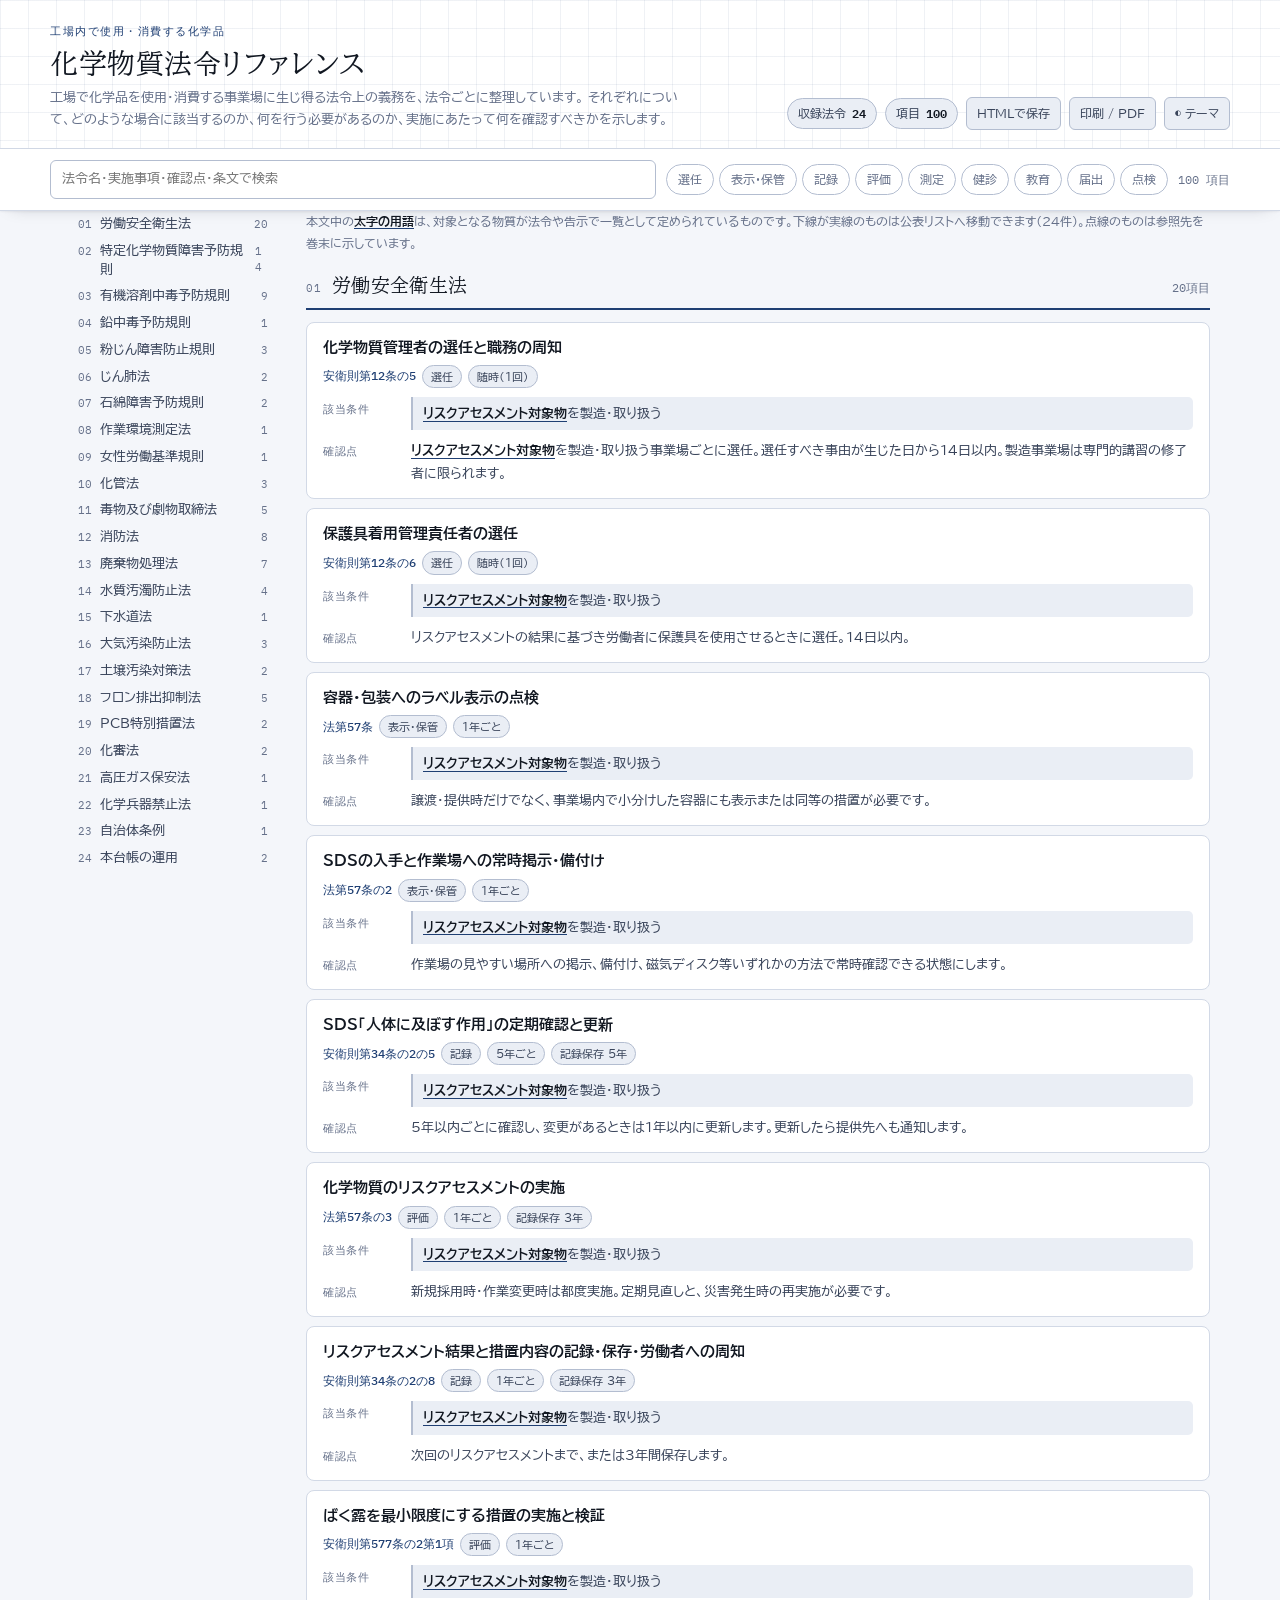
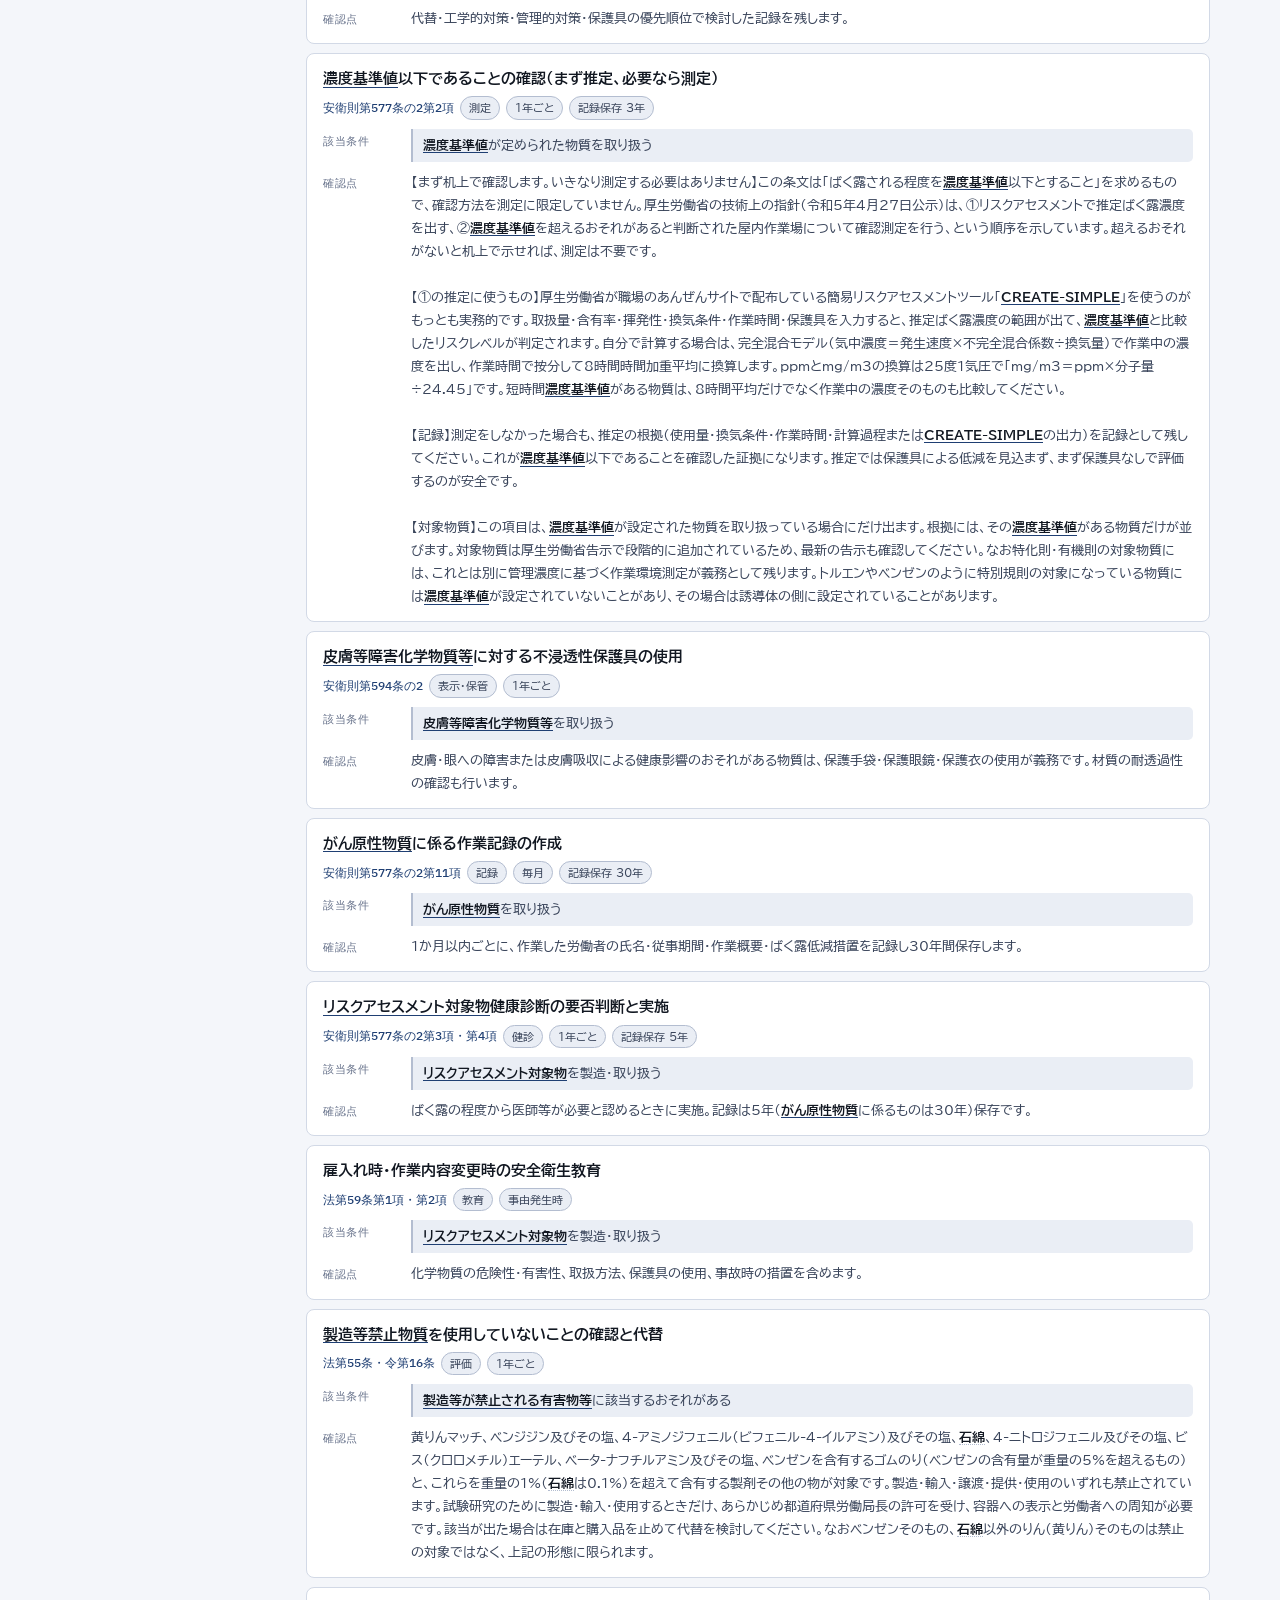
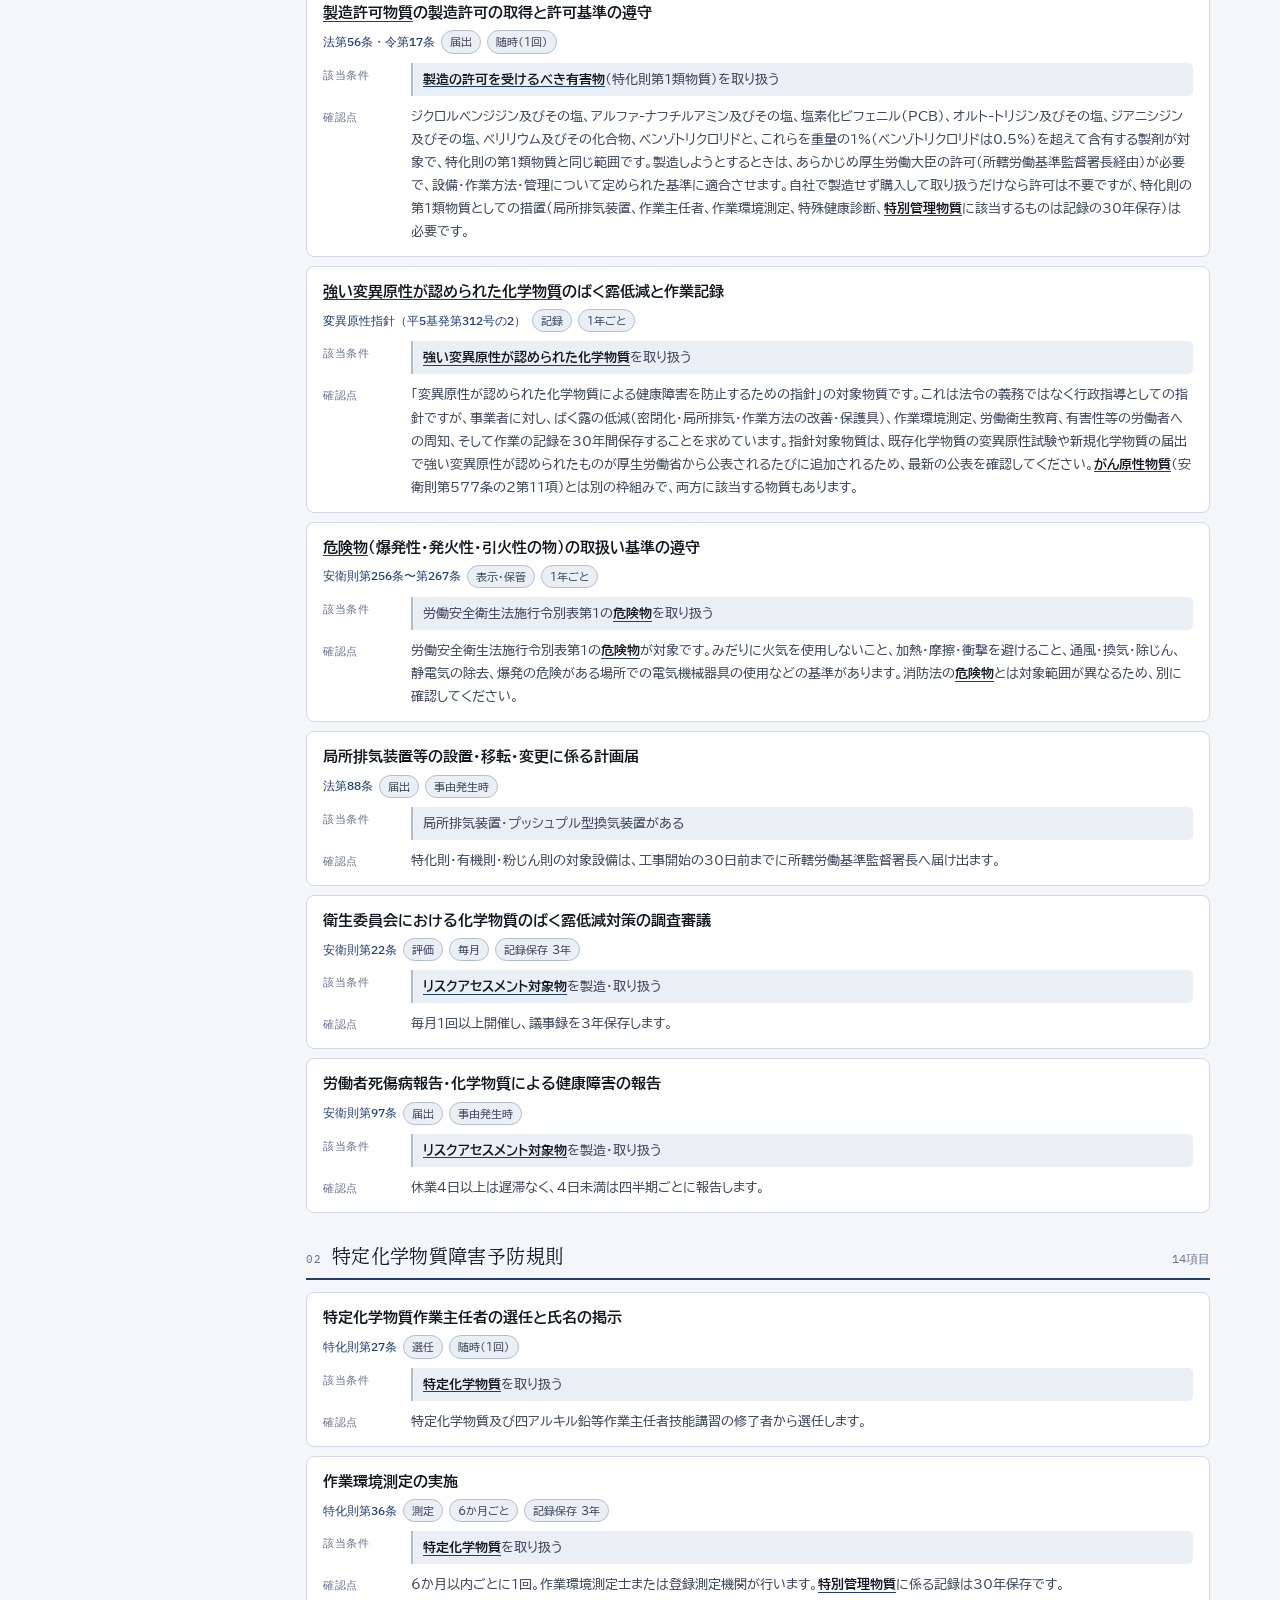
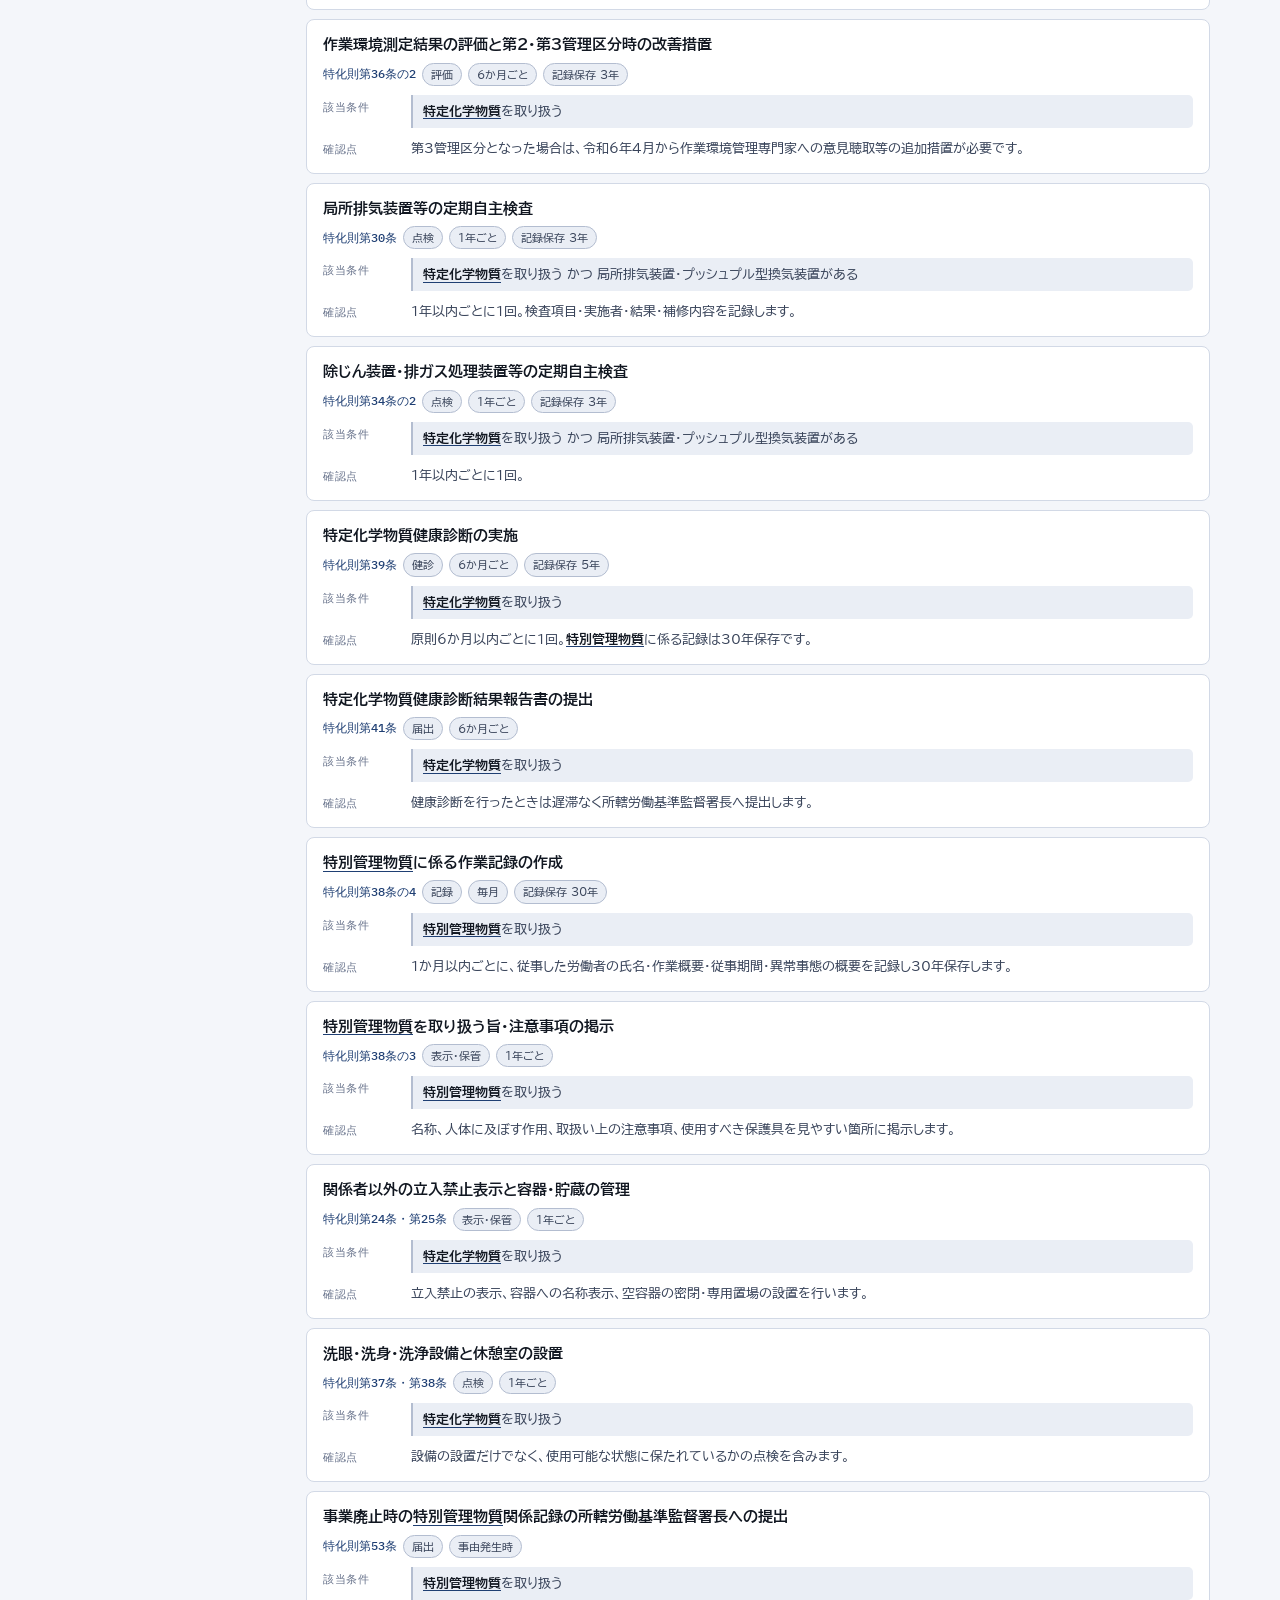
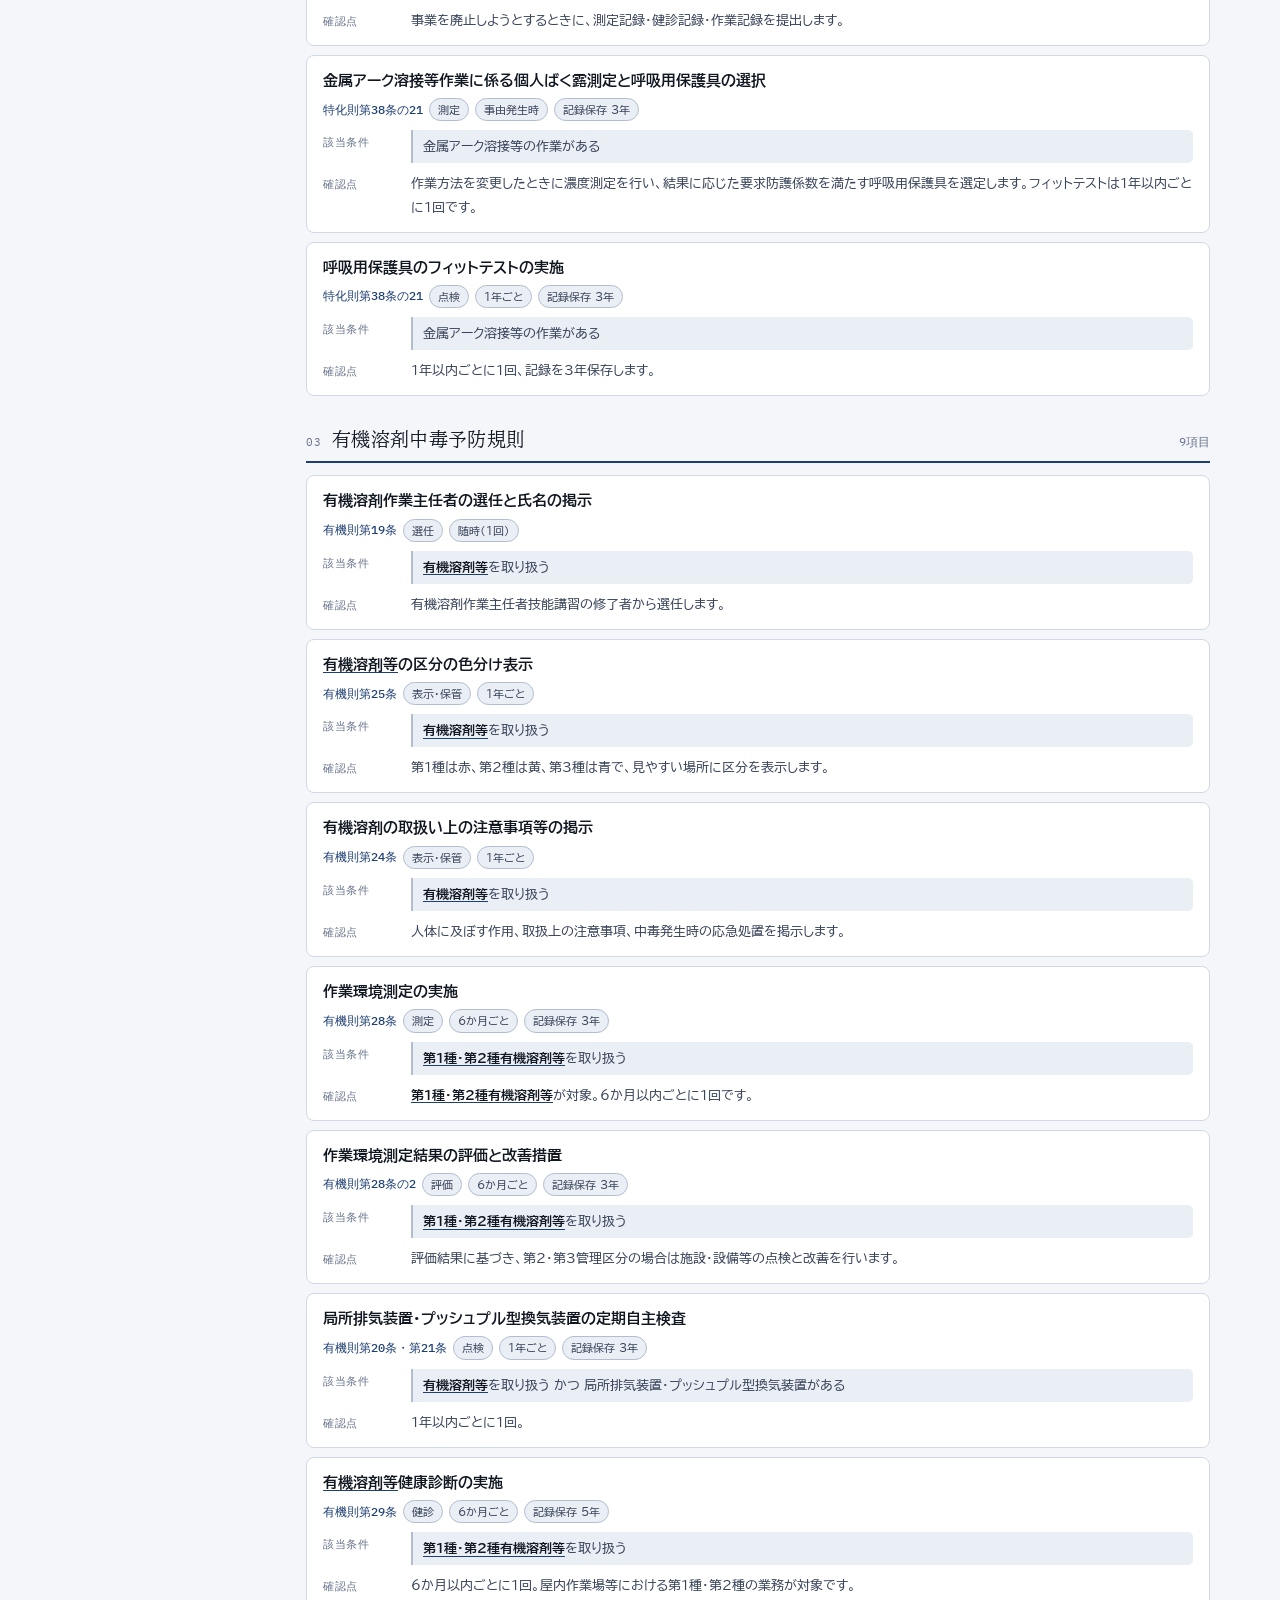
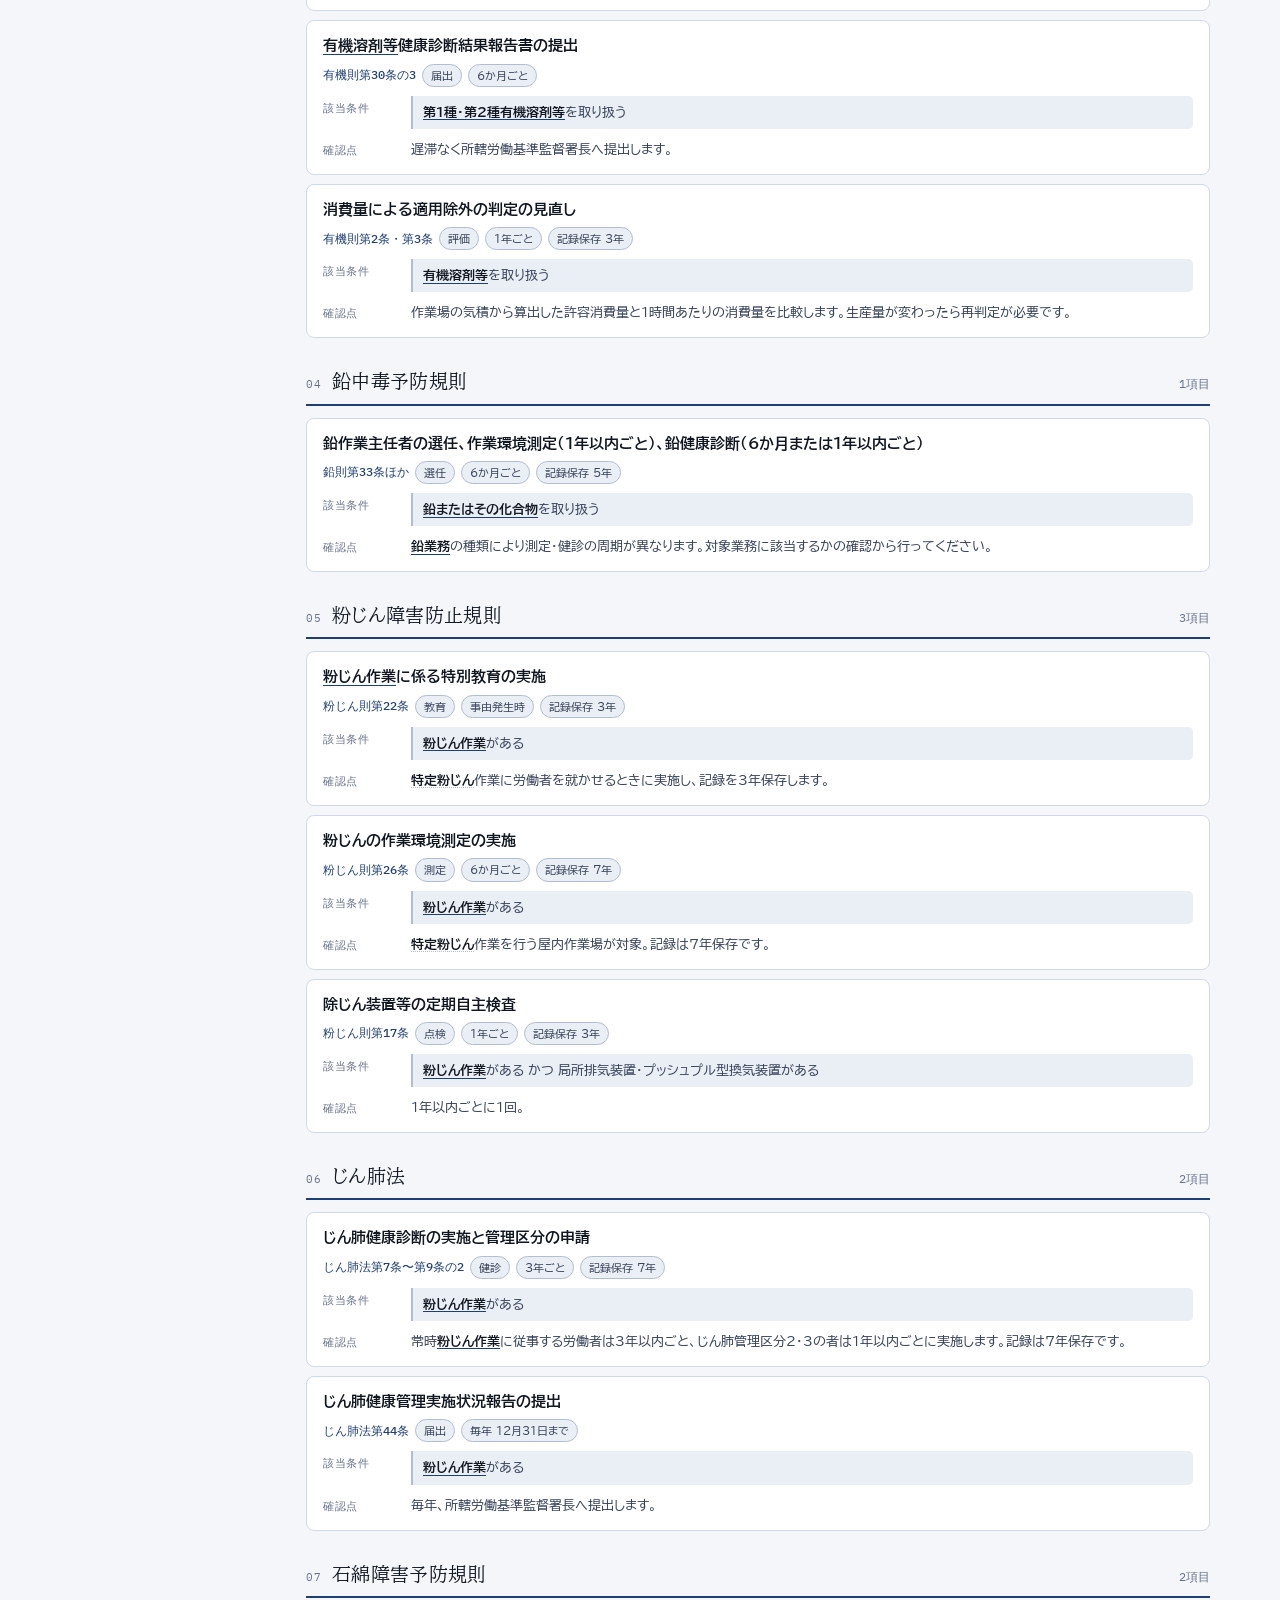
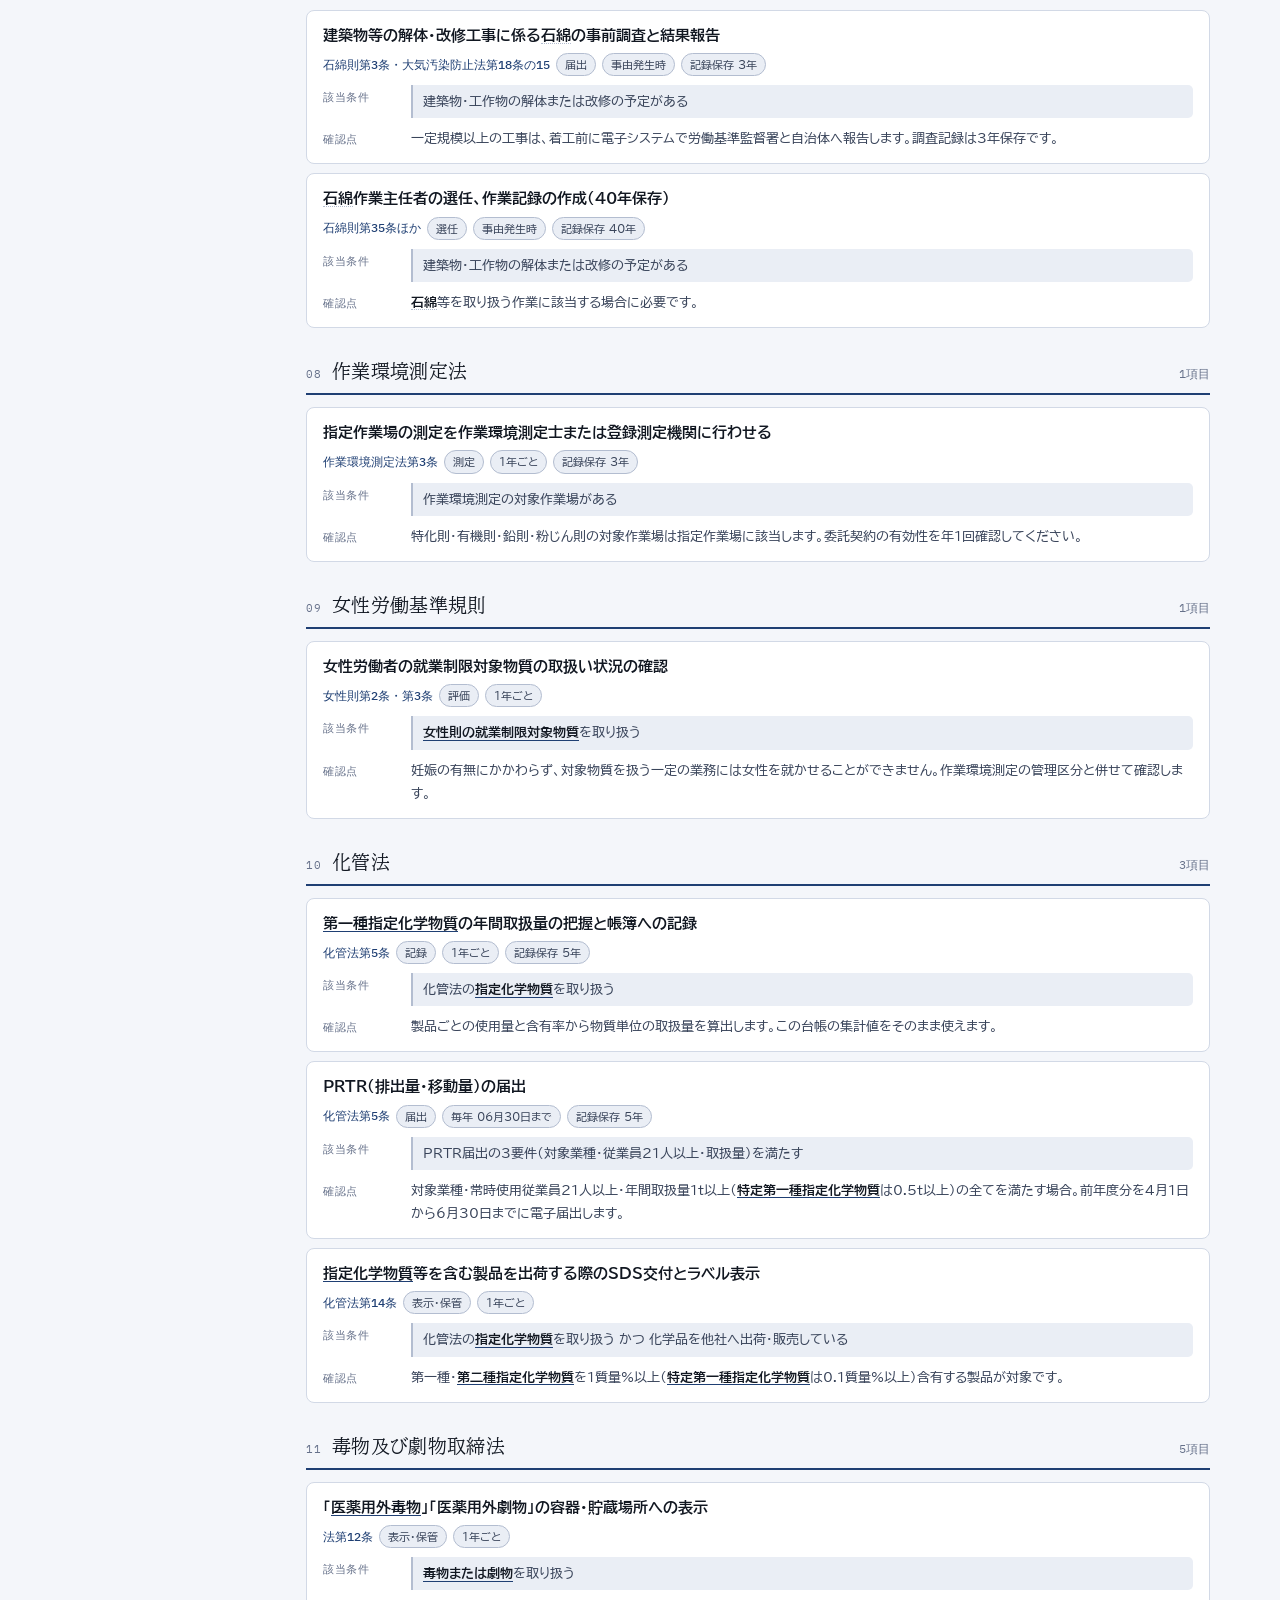
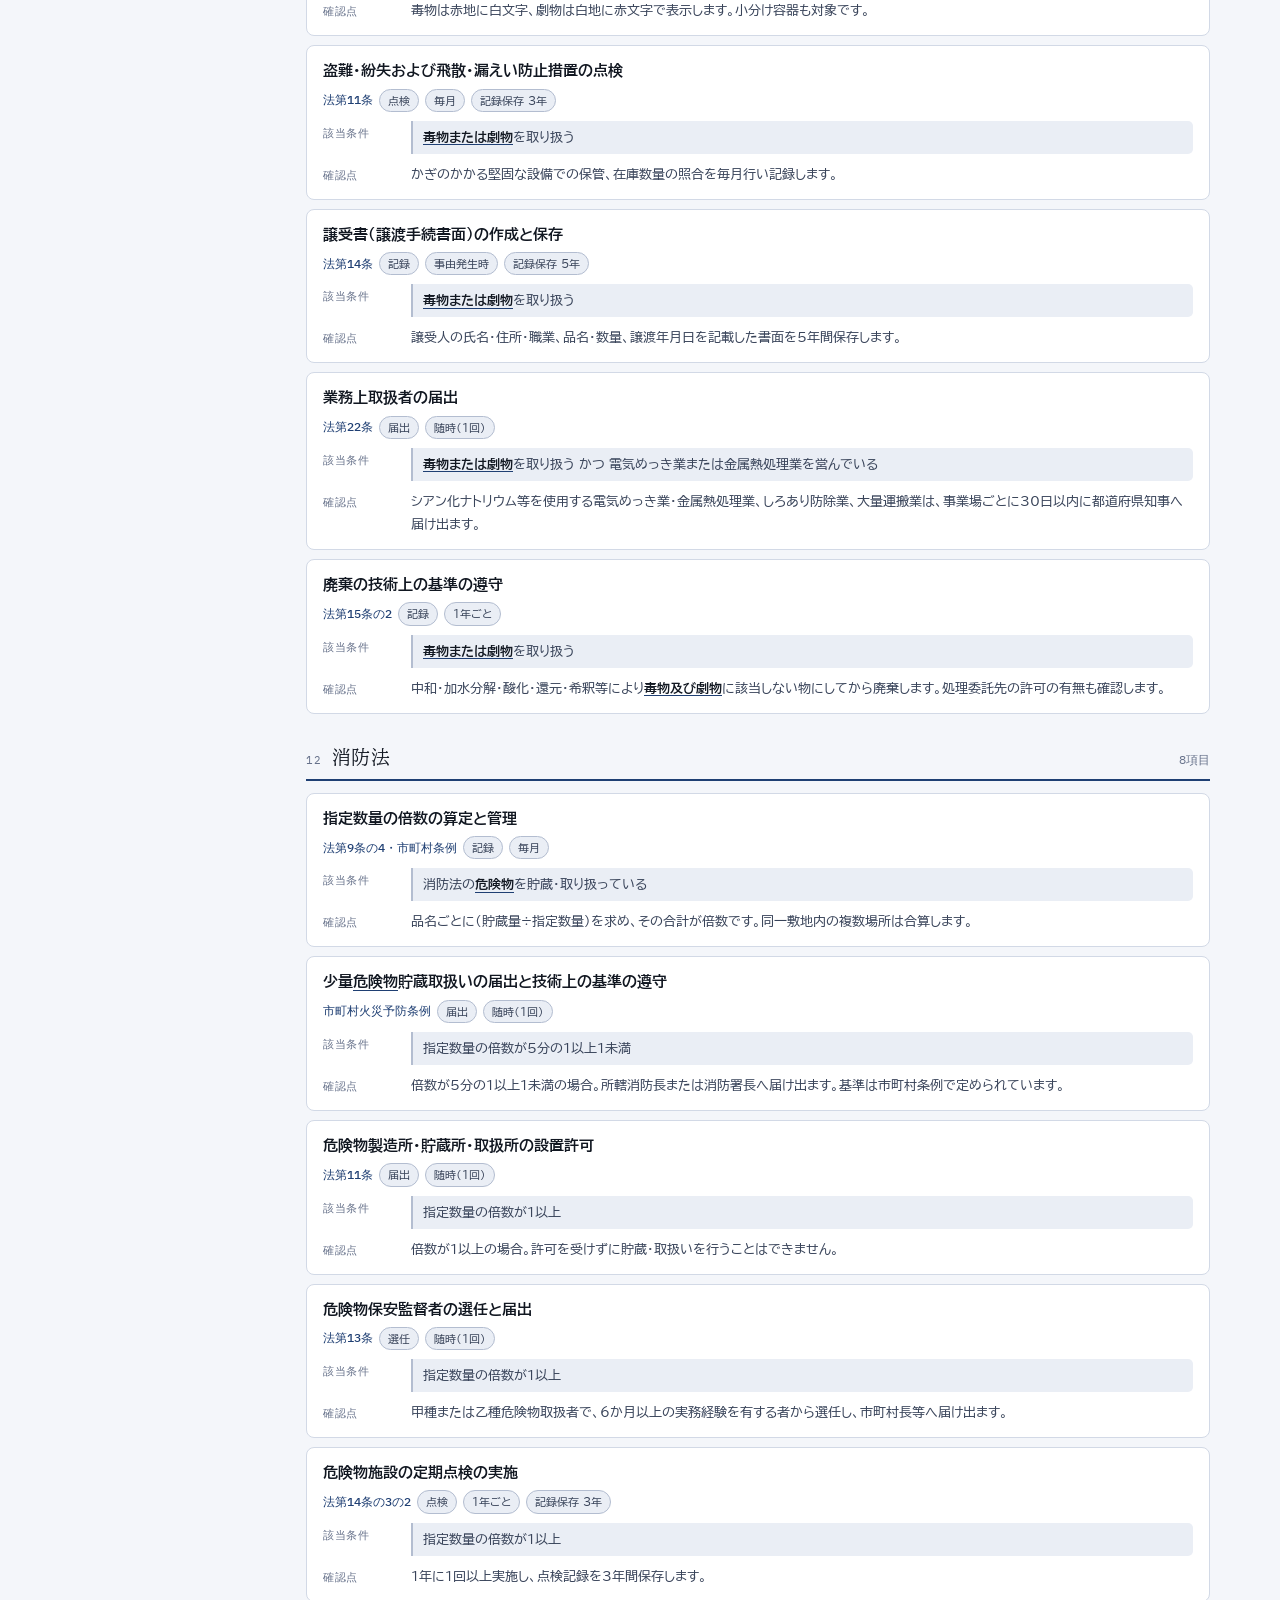
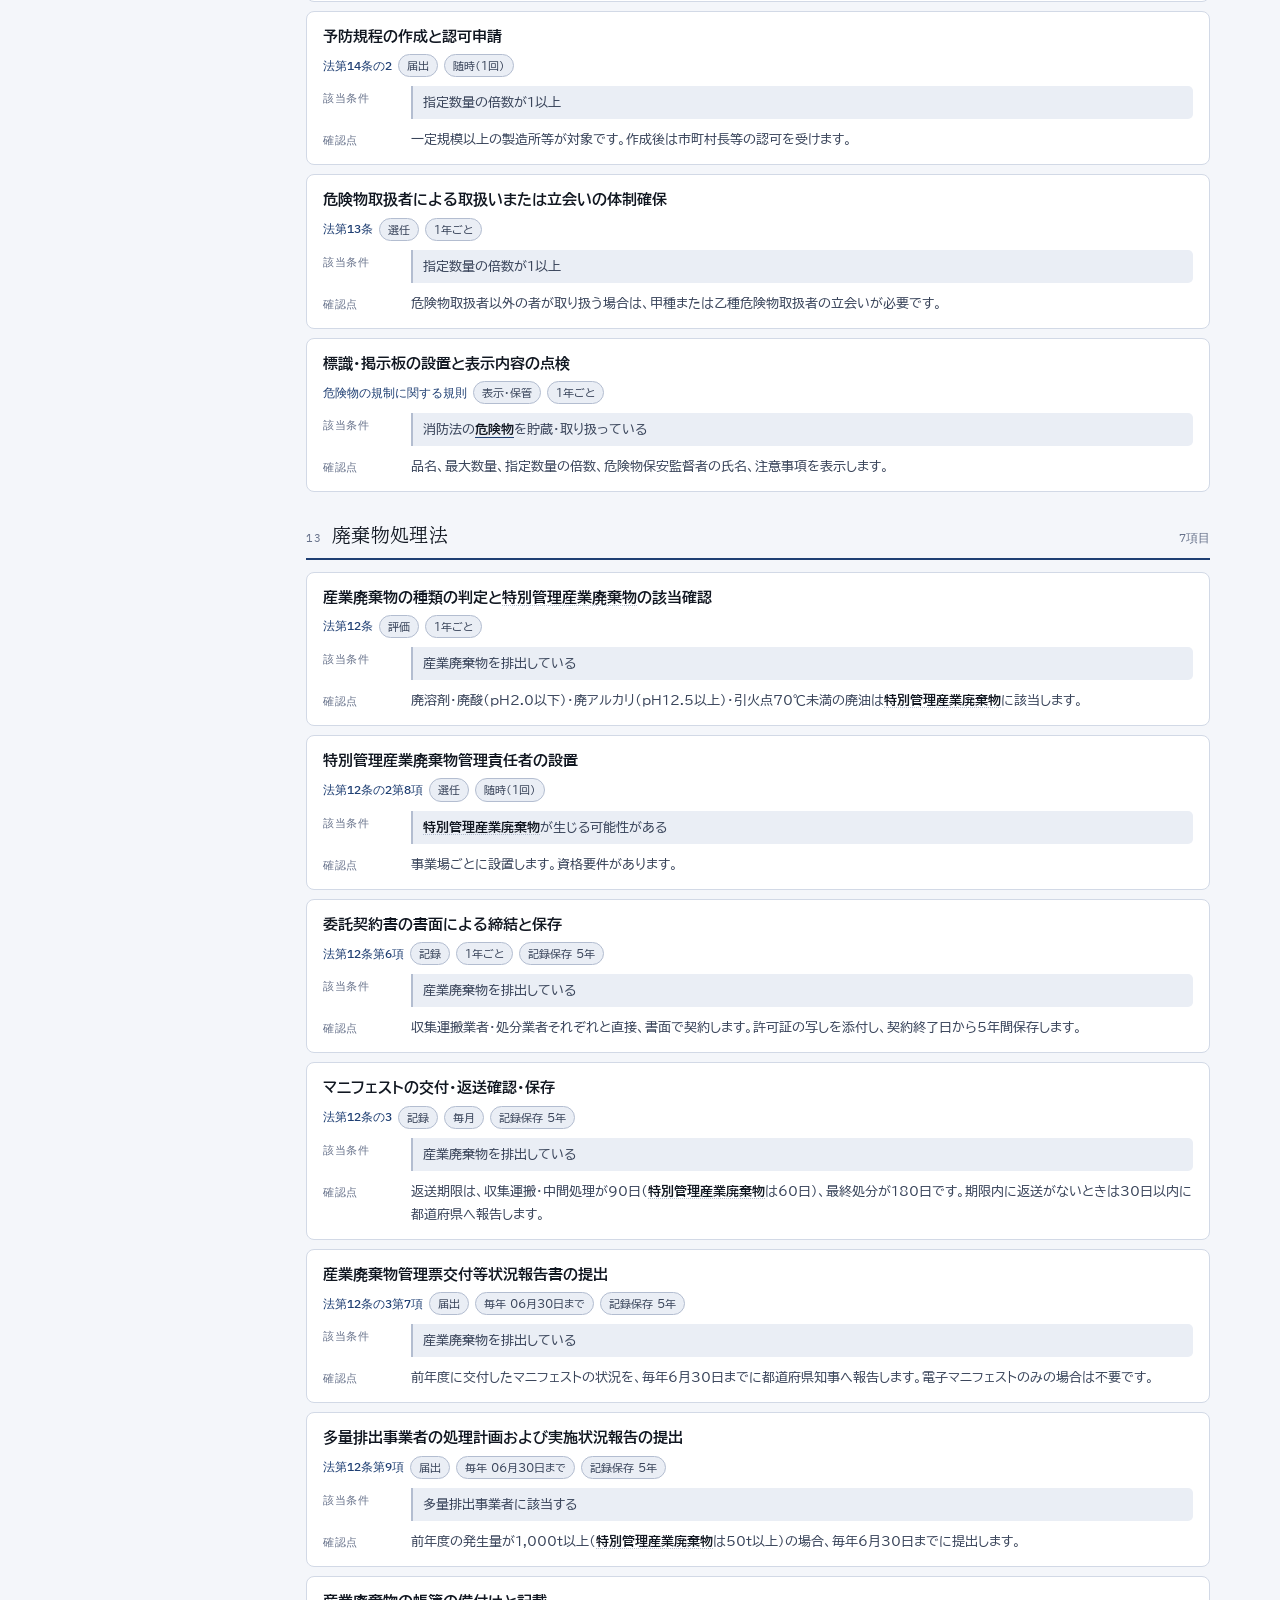
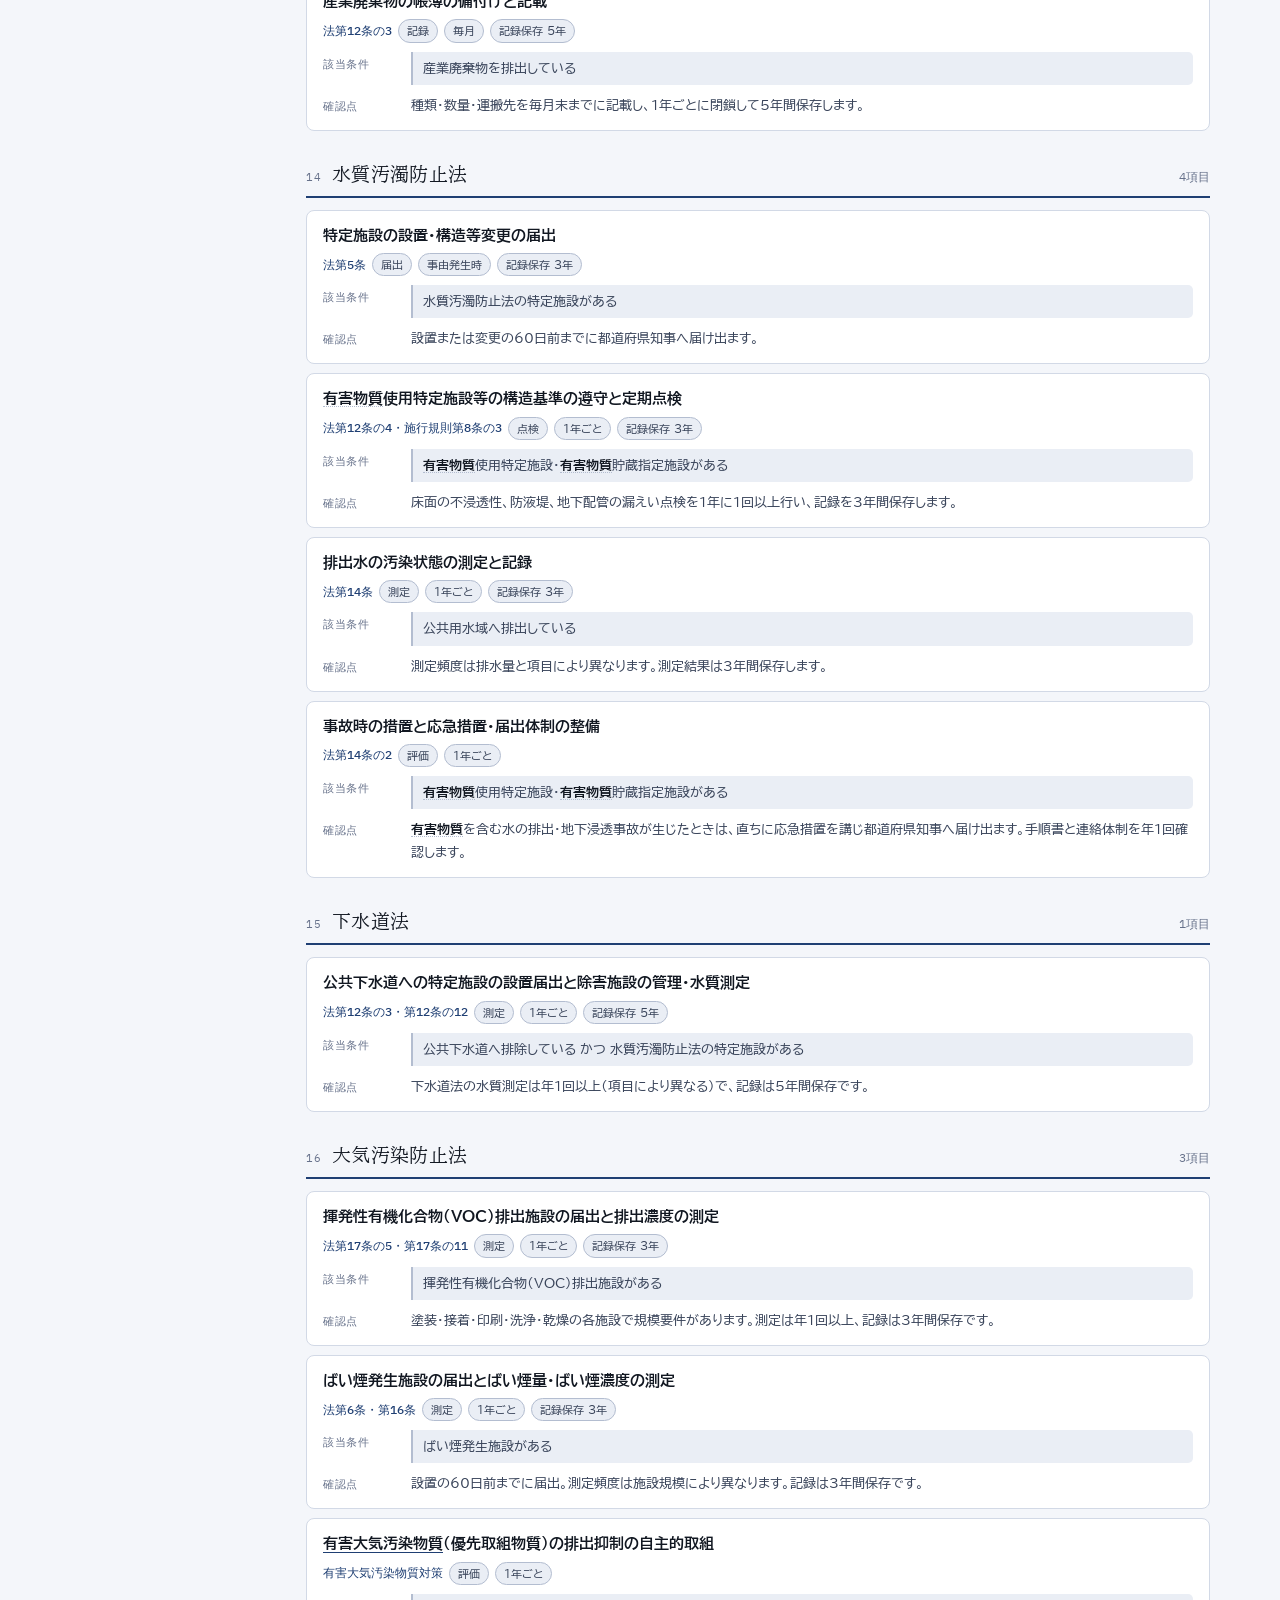
==== commit 00550db5: "濃度基準値の項目が、該当しない物質まで根拠に並べていたのを直した ANZ-09の該当条件が ["noudo","ra"] というOR条件になっており、濃度基準値の 物質が1つも無くてもリスクアセスメン" ====
--- a/chem-checklist.html
+++ b/chem-checklist.html
@@ -197,7 +197,7 @@
 
 <script>
 "use strict";
-const DATA = {"laws": ["労働安全衛生法", "特定化学物質障害予防規則", "有機溶剤中毒予防規則", "鉛中毒予防規則", "粉じん障害防止規則", "じん肺法", "石綿障害予防規則", "作業環境測定法", "女性労働基準規則", "化管法", "毒物及び劇物取締法", "消防法", "廃棄物処理法", "水質汚濁防止法", "下水道法", "大気汚染防止法", "土壌汚染対策法", "フロン排出抑制法", "PCB特別措置法", "化審法", "高圧ガス保安法", "化学兵器禁止法", "自治体条例", "本台帳の運用"], "cats": ["選任", "表示・保管", "記録", "評価", "測定", "健診", "教育", "届出", "点検"], "items": [{"law": "労働安全衛生法", "art": "安衛則第12条の5", "cat": "選任", "cyc": "随時（1回）", "keep": "", "title": "化学物質管理者の選任と職務の周知", "cond": "リスクアセスメント対象物を製造・取り扱う", "memo": "リスクアセスメント対象物を製造・取り扱う事業場ごとに選任。選任すべき事由が生じた日から14日以内。製造事業場は専門的講習の修了者に限られます。", "titleH": "化学物質管理者の選任と職務の周知", "condH": "<a class=\"term\" href=\"https://anzeninfo.mhlw.go.jp/anzen_pg/GHS_MSD_FND.aspx\" target=\"_blank\" rel=\"noopener noreferrer\" title=\"労働安全衛生法 表示・通知対象物質\">リスクアセスメント対象物</a>を製造・取り扱う", "memoH": "<a class=\"term\" href=\"https://anzeninfo.mhlw.go.jp/anzen_pg/GHS_MSD_FND.aspx\" target=\"_blank\" rel=\"noopener noreferrer\" title=\"労働安全衛生法 表示・通知対象物質\">リスクアセスメント対象物</a>を製造・取り扱う事業場ごとに選任。選任すべき事由が生じた日から14日以内。製造事業場は専門的講習の修了者に限られます。"}, {"law": "労働安全衛生法", "art": "安衛則第12条の6", "cat": "選任", "cyc": "随時（1回）", "keep": "", "title": "保護具着用管理責任者の選任", "cond": "リスクアセスメント対象物を製造・取り扱う", "memo": "リスクアセスメントの結果に基づき労働者に保護具を使用させるときに選任。14日以内。", "titleH": "保護具着用管理責任者の選任", "condH": "<a class=\"term\" href=\"https://anzeninfo.mhlw.go.jp/anzen_pg/GHS_MSD_FND.aspx\" target=\"_blank\" rel=\"noopener noreferrer\" title=\"労働安全衛生法 表示・通知対象物質\">リスクアセスメント対象物</a>を製造・取り扱う", "memoH": "リスクアセスメントの結果に基づき労働者に保護具を使用させるときに選任。14日以内。"}, {"law": "労働安全衛生法", "art": "法第57条", "cat": "表示・保管", "cyc": "1年ごと", "keep": "", "title": "容器・包装へのラベル表示の点検", "cond": "リスクアセスメント対象物を製造・取り扱う", "memo": "譲渡・提供時だけでなく、事業場内で小分けした容器にも表示または同等の措置が必要です。", "titleH": "容器・包装へのラベル表示の点検", "condH": "<a class=\"term\" href=\"https://anzeninfo.mhlw.go.jp/anzen_pg/GHS_MSD_FND.aspx\" target=\"_blank\" rel=\"noopener noreferrer\" title=\"労働安全衛生法 表示・通知対象物質\">リスクアセスメント対象物</a>を製造・取り扱う", "memoH": "譲渡・提供時だけでなく、事業場内で小分けした容器にも表示または同等の措置が必要です。"}, {"law": "労働安全衛生法", "art": "法第57条の2", "cat": "表示・保管", "cyc": "1年ごと", "keep": "", "title": "SDSの入手と作業場への常時掲示・備付け", "cond": "リスクアセスメント対象物を製造・取り扱う", "memo": "作業場の見やすい場所への掲示、備付け、磁気ディスク等いずれかの方法で常時確認できる状態にします。", "titleH": "SDSの入手と作業場への常時掲示・備付け", "condH": "<a class=\"term\" href=\"https://anzeninfo.mhlw.go.jp/anzen_pg/GHS_MSD_FND.aspx\" target=\"_blank\" rel=\"noopener noreferrer\" title=\"労働安全衛生法 表示・通知対象物質\">リスクアセスメント対象物</a>を製造・取り扱う", "memoH": "作業場の見やすい場所への掲示、備付け、磁気ディスク等いずれかの方法で常時確認できる状態にします。"}, {"law": "労働安全衛生法", "art": "安衛則第34条の2の5", "cat": "記録", "cyc": "5年ごと", "keep": "5年", "title": "SDS「人体に及ぼす作用」の定期確認と更新", "cond": "リスクアセスメント対象物を製造・取り扱う", "memo": "5年以内ごとに確認し、変更があるときは1年以内に更新します。更新したら提供先へも通知します。", "titleH": "SDS「人体に及ぼす作用」の定期確認と更新", "condH": "<a class=\"term\" href=\"https://anzeninfo.mhlw.go.jp/anzen_pg/GHS_MSD_FND.aspx\" target=\"_blank\" rel=\"noopener noreferrer\" title=\"労働安全衛生法 表示・通知対象物質\">リスクアセスメント対象物</a>を製造・取り扱う", "memoH": "5年以内ごとに確認し、変更があるときは1年以内に更新します。更新したら提供先へも通知します。"}, {"law": "労働安全衛生法", "art": "法第57条の3", "cat": "評価", "cyc": "1年ごと", "keep": "3年", "title": "化学物質のリスクアセスメントの実施", "cond": "リスクアセスメント対象物を製造・取り扱う", "memo": "新規採用時・作業変更時は都度実施。定期見直しと、災害発生時の再実施が必要です。", "titleH": "化学物質のリスクアセスメントの実施", "condH": "<a class=\"term\" href=\"https://anzeninfo.mhlw.go.jp/anzen_pg/GHS_MSD_FND.aspx\" target=\"_blank\" rel=\"noopener noreferrer\" title=\"労働安全衛生法 表示・通知対象物質\">リスクアセスメント対象物</a>を製造・取り扱う", "memoH": "新規採用時・作業変更時は都度実施。定期見直しと、災害発生時の再実施が必要です。"}, {"law": "労働安全衛生法", "art": "安衛則第34条の2の8", "cat": "記録", "cyc": "1年ごと", "keep": "3年", "title": "リスクアセスメント結果と措置内容の記録・保存・労働者への周知", "cond": "リスクアセスメント対象物を製造・取り扱う", "memo": "次回のリスクアセスメントまで、または3年間保存します。", "titleH": "リスクアセスメント結果と措置内容の記録・保存・労働者への周知", "condH": "<a class=\"term\" href=\"https://anzeninfo.mhlw.go.jp/anzen_pg/GHS_MSD_FND.aspx\" target=\"_blank\" rel=\"noopener noreferrer\" title=\"労働安全衛生法 表示・通知対象物質\">リスクアセスメント対象物</a>を製造・取り扱う", "memoH": "次回のリスクアセスメントまで、または3年間保存します。"}, {"law": "労働安全衛生法", "art": "安衛則第577条の2第1項", "cat": "評価", "cyc": "1年ごと", "keep": "", "title": "ばく露を最小限度にする措置の実施と検証", "cond": "リスクアセスメント対象物を製造・取り扱う", "memo": "代替・工学的対策・管理的対策・保護具の優先順位で検討した記録を残します。", "titleH": "ばく露を最小限度にする措置の実施と検証", "condH": "<a class=\"term\" href=\"https://anzeninfo.mhlw.go.jp/anzen_pg/GHS_MSD_FND.aspx\" target=\"_blank\" rel=\"noopener noreferrer\" title=\"労働安全衛生法 表示・通知対象物質\">リスクアセスメント対象物</a>を製造・取り扱う", "memoH": "代替・工学的対策・管理的対策・保護具の優先順位で検討した記録を残します。"}, {"law": "労働安全衛生法", "art": "安衛則第577条の2第2項", "cat": "測定", "cyc": "1年ごと", "keep": "3年", "title": "濃度基準値以下であることの確認（まず推定、必要なら測定）", "cond": "濃度基準値が定められた物質を取り扱う または リスクアセスメント対象物を製造・取り扱う", "memo": "【まず机上で確認します。いきなり測定する必要はありません】この条文は「ばく露される程度を濃度基準値以下とすること」を求めるもので、確認方法を測定に限定していません。厚生労働省の技術上の指針（令和5年4月27日公示）は、①リスクアセスメントで推定ばく露濃度を出す、②濃度基準値を超えるおそれがあると判断された屋内作業場について確認測定を行う、という順序を示しています。超えるおそれがないと机上で示せれば、測定は不要です。\n\n【①の推定に使うもの】厚生労働省が職場のあんぜんサイトで配布している簡易リスクアセスメントツール「CREATE-SIMPLE」を使うのがもっとも実務的です。取扱量・含有率・揮発性・換気条件・作業時間・保護具を入力すると、推定ばく露濃度の範囲が出て、濃度基準値と比較したリスクレベルが判定されます。自分で計算する場合は、完全混合モデル（気中濃度＝発生速度×不完全混合係数÷換気量）で作業中の濃度を出し、作業時間で按分して8時間時間加重平均に換算します。ppmとmg/m3の換算は25度1気圧で「mg/m3＝ppm×分子量÷24.45」です。短時間濃度基準値がある物質は、8時間平均だけでなく作業中の濃度そのものも比較してください。\n\n【記録】測定をしなかった場合も、推定の根拠（使用量・換気条件・作業時間・計算過程またはCREATE-SIMPLEの出力）を記録として残してください。これが濃度基準値以下であることを確認した証拠になります。推定では保護具による低減を見込まず、まず保護具なしで評価するのが安全です。\n\n【対象物質】マスタに濃度基準値の情報があれば該当物質が根拠に表示されます。対象物質は厚生労働省告示で段階的に追加されているため、最新の告示も確認してください。なお特化則・有機則の対象物質には、これとは別に管理濃度に基づく作業環境測定が義務として残ります。トルエンやベンゼンのように特別規則の対象になっている物質には濃度基準値が設定されていないことがあり、その場合は誘導体の側に設定されていることがあります。", "titleH": "<a class=\"term\" href=\"https://anzeninfo.mhlw.go.jp/user/anzen/kag/ankgc11.html\" target=\"_blank\" rel=\"noopener noreferrer\" title=\"濃度基準値等\">濃度基準値</a>以下であることの確認（まず推定、必要なら測定）", "condH": "<a class=\"term\" href=\"https://anzeninfo.mhlw.go.jp/user/anzen/kag/ankgc11.html\" target=\"_blank\" rel=\"noopener noreferrer\" title=\"濃度基準値等\">濃度基準値</a>が定められた物質を取り扱う または <a class=\"term\" href=\"https://anzeninfo.mhlw.go.jp/anzen_pg/GHS_MSD_FND.aspx\" target=\"_blank\" rel=\"noopener noreferrer\" title=\"労働安全衛生法 表示・通知対象物質\">リスクアセスメント対象物</a>を製造・取り扱う", "memoH": "【まず机上で確認します。いきなり測定する必要はありません】この条文は「ばく露される程度を<a class=\"term\" href=\"https://anzeninfo.mhlw.go.jp/user/anzen/kag/ankgc11.html\" target=\"_blank\" rel=\"noopener noreferrer\" title=\"濃度基準値等\">濃度基準値</a>以下とすること」を求めるもので、確認方法を測定に限定していません。厚生労働省の技術上の指針（令和5年4月27日公示）は、①リスクアセスメントで推定ばく露濃度を出す、②<a class=\"term\" href=\"https://anzeninfo.mhlw.go.jp/user/anzen/kag/ankgc11.html\" target=\"_blank\" rel=\"noopener noreferrer\" title=\"濃度基準値等\">濃度基準値</a>を超えるおそれがあると判断された屋内作業場について確認測定を行う、という順序を示しています。超えるおそれがないと机上で示せれば、測定は不要です。\n\n【①の推定に使うもの】厚生労働省が職場のあんぜんサイトで配布している簡易リスクアセスメントツール「<a class=\"term\" href=\"https://anzeninfo.mhlw.go.jp/user/anzen/kag/kagaku_index.html\" target=\"_blank\" rel=\"noopener noreferrer\" title=\"厚生労働省の簡易リスクアセスメントツール\">CREATE-SIMPLE</a>」を使うのがもっとも実務的です。取扱量・含有率・揮発性・換気条件・作業時間・保護具を入力すると、推定ばく露濃度の範囲が出て、<a class=\"term\" href=\"https://anzeninfo.mhlw.go.jp/user/anzen/kag/ankgc11.html\" target=\"_blank\" rel=\"noopener noreferrer\" title=\"濃度基準値等\">濃度基準値</a>と比較したリスクレベルが判定されます。自分で計算する場合は、完全混合モデル（気中濃度＝発生速度×不完全混合係数÷換気量）で作業中の濃度を出し、作業時間で按分して8時間時間加重平均に換算します。ppmとmg/m3の換算は25度1気圧で「mg/m3＝ppm×分子量÷24.45」です。短時間<a class=\"term\" href=\"https://anzeninfo.mhlw.go.jp/user/anzen/kag/ankgc11.html\" target=\"_blank\" rel=\"noopener noreferrer\" title=\"濃度基準値等\">濃度基準値</a>がある物質は、8時間平均だけでなく作業中の濃度そのものも比較してください。\n\n【記録】測定をしなかった場合も、推定の根拠（使用量・換気条件・作業時間・計算過程または<a class=\"term\" href=\"https://anzeninfo.mhlw.go.jp/user/anzen/kag/kagaku_index.html\" target=\"_blank\" rel=\"noopener noreferrer\" title=\"厚生労働省の簡易リスクアセスメントツール\">CREATE-SIMPLE</a>の出力）を記録として残してください。これが<a class=\"term\" href=\"https://anzeninfo.mhlw.go.jp/user/anzen/kag/ankgc11.html\" target=\"_blank\" rel=\"noopener noreferrer\" title=\"濃度基準値等\">濃度基準値</a>以下であることを確認した証拠になります。推定では保護具による低減を見込まず、まず保護具なしで評価するのが安全です。\n\n【対象物質】マスタに<a class=\"term\" href=\"https://anzeninfo.mhlw.go.jp/user/anzen/kag/ankgc11.html\" target=\"_blank\" rel=\"noopener noreferrer\" title=\"濃度基準値等\">濃度基準値</a>の情報があれば該当物質が根拠に表示されます。対象物質は厚生労働省告示で段階的に追加されているため、最新の告示も確認してください。なお特化則・有機則の対象物質には、これとは別に管理濃度に基づく作業環境測定が義務として残ります。トルエンやベンゼンのように特別規則の対象になっている物質には<a class=\"term\" href=\"https://anzeninfo.mhlw.go.jp/user/anzen/kag/ankgc11.html\" target=\"_blank\" rel=\"noopener noreferrer\" title=\"濃度基準値等\">濃度基準値</a>が設定されていないことがあり、その場合は誘導体の側に設定されていることがあります。"}, {"law": "労働安全衛生法", "art": "安衛則第594条の2", "cat": "表示・保管", "cyc": "1年ごと", "keep": "", "title": "皮膚等障害化学物質等に対する不浸透性保護具の使用", "cond": "皮膚等障害化学物質等を取り扱う", "memo": "皮膚・眼への障害または皮膚吸収による健康影響のおそれがある物質は、保護手袋・保護眼鏡・保護衣の使用が義務です。材質の耐透過性の確認も行います。", "titleH": "<a class=\"term\" href=\"https://anzeninfo.mhlw.go.jp/user/anzen/kag/ankgc13.html\" target=\"_blank\" rel=\"noopener noreferrer\" title=\"皮膚等障害化学物質\">皮膚等障害化学物質等</a>に対する不浸透性保護具の使用", "condH": "<a class=\"term\" href=\"https://anzeninfo.mhlw.go.jp/user/anzen/kag/ankgc13.html\" target=\"_blank\" rel=\"noopener noreferrer\" title=\"皮膚等障害化学物質\">皮膚等障害化学物質等</a>を取り扱う", "memoH": "皮膚・眼への障害または皮膚吸収による健康影響のおそれがある物質は、保護手袋・保護眼鏡・保護衣の使用が義務です。材質の耐透過性の確認も行います。"}, {"law": "労働安全衛生法", "art": "安衛則第577条の2第11項", "cat": "記録", "cyc": "毎月", "keep": "30年", "title": "がん原性物質に係る作業記録の作成", "cond": "がん原性物質を取り扱う", "memo": "1か月以内ごとに、作業した労働者の氏名・従事期間・作業概要・ばく露低減措置を記録し30年間保存します。", "titleH": "<a class=\"term\" href=\"https://anzeninfo.mhlw.go.jp/user/anzen/kag/ankgc12.html\" target=\"_blank\" rel=\"noopener noreferrer\" title=\"がん原性物質\">がん原性物質</a>に係る作業記録の作成", "condH": "<a class=\"term\" href=\"https://anzeninfo.mhlw.go.jp/user/anzen/kag/ankgc12.html\" target=\"_blank\" rel=\"noopener noreferrer\" title=\"がん原性物質\">がん原性物質</a>を取り扱う", "memoH": "1か月以内ごとに、作業した労働者の氏名・従事期間・作業概要・ばく露低減措置を記録し30年間保存します。"}, {"law": "労働安全衛生法", "art": "安衛則第577条の2第3項・第4項", "cat": "健診", "cyc": "1年ごと", "keep": "5年", "title": "リスクアセスメント対象物健康診断の要否判断と実施", "cond": "リスクアセスメント対象物を製造・取り扱う", "memo": "ばく露の程度から医師等が必要と認めるときに実施。記録は5年（がん原性物質に係るものは30年）保存です。", "titleH": "<a class=\"term\" href=\"https://anzeninfo.mhlw.go.jp/anzen_pg/GHS_MSD_FND.aspx\" target=\"_blank\" rel=\"noopener noreferrer\" title=\"労働安全衛生法 表示・通知対象物質\">リスクアセスメント対象物</a>健康診断の要否判断と実施", "condH": "<a class=\"term\" href=\"https://anzeninfo.mhlw.go.jp/anzen_pg/GHS_MSD_FND.aspx\" target=\"_blank\" rel=\"noopener noreferrer\" title=\"労働安全衛生法 表示・通知対象物質\">リスクアセスメント対象物</a>を製造・取り扱う", "memoH": "ばく露の程度から医師等が必要と認めるときに実施。記録は5年（<a class=\"term\" href=\"https://anzeninfo.mhlw.go.jp/user/anzen/kag/ankgc12.html\" target=\"_blank\" rel=\"noopener noreferrer\" title=\"がん原性物質\">がん原性物質</a>に係るものは30年）保存です。"}, {"law": "労働安全衛生法", "art": "法第59条第1項・第2項", "cat": "教育", "cyc": "事由発生時", "keep": "", "title": "雇入れ時・作業内容変更時の安全衛生教育", "cond": "リスクアセスメント対象物を製造・取り扱う", "memo": "化学物質の危険性・有害性、取扱方法、保護具の使用、事故時の措置を含めます。", "titleH": "雇入れ時・作業内容変更時の安全衛生教育", "condH": "<a class=\"term\" href=\"https://anzeninfo.mhlw.go.jp/anzen_pg/GHS_MSD_FND.aspx\" target=\"_blank\" rel=\"noopener noreferrer\" title=\"労働安全衛生法 表示・通知対象物質\">リスクアセスメント対象物</a>を製造・取り扱う", "memoH": "化学物質の危険性・有害性、取扱方法、保護具の使用、事故時の措置を含めます。"}, {"law": "労働安全衛生法", "art": "法第55条・令第16条", "cat": "評価", "cyc": "1年ごと", "keep": "", "title": "製造等禁止物質を使用していないことの確認と代替", "cond": "製造等が禁止される有害物等に該当するおそれがある", "memo": "黄りんマッチ、ベンジジン及びその塩、4-アミノジフェニル（ビフェニル-4-イルアミン）及びその塩、石綿、4-ニトロジフェニル及びその塩、ビス（クロロメチル）エーテル、ベータ-ナフチルアミン及びその塩、ベンゼンを含有するゴムのり（ベンゼンの含有量が重量の5%を超えるもの）と、これらを重量の1%（石綿は0.1%）を超えて含有する製剤その他の物が対象です。製造・輸入・譲渡・提供・使用のいずれも禁止されています。試験研究のために製造・輸入・使用するときだけ、あらかじめ都道府県労働局長の許可を受け、容器への表示と労働者への周知が必要です。該当が出た場合は在庫と購入品を止めて代替を検討してください。なおベンゼンそのもの、石綿以外のりん（黄りん）そのものは禁止の対象ではなく、上記の形態に限られます。", "titleH": "<a class=\"term\" href=\"https://laws.e-gov.go.jp/law/347CO0000000318\" target=\"_blank\" rel=\"noopener noreferrer\" title=\"安衛法施行令 第16条\">製造等禁止物質</a>を使用していないことの確認と代替", "condH": "<a class=\"term\" href=\"https://laws.e-gov.go.jp/law/347CO0000000318\" target=\"_blank\" rel=\"noopener noreferrer\" title=\"安衛法施行令 第16条\">製造等が禁止される有害物等</a>に該当するおそれがある", "memoH": "黄りんマッチ、ベンジジン及びその塩、4-アミノジフェニル（ビフェニル-4-イルアミン）及びその塩、<b class=\"term\">石綿</b>、4-ニトロジフェニル及びその塩、ビス（クロロメチル）エーテル、ベータ-ナフチルアミン及びその塩、ベンゼンを含有するゴムのり（ベンゼンの含有量が重量の5%を超えるもの）と、これらを重量の1%（<b class=\"term\">石綿</b>は0.1%）を超えて含有する製剤その他の物が対象です。製造・輸入・譲渡・提供・使用のいずれも禁止されています。試験研究のために製造・輸入・使用するときだけ、あらかじめ都道府県労働局長の許可を受け、容器への表示と労働者への周知が必要です。該当が出た場合は在庫と購入品を止めて代替を検討してください。なおベンゼンそのもの、<b class=\"term\">石綿</b>以外のりん（黄りん）そのものは禁止の対象ではなく、上記の形態に限られます。"}, {"law": "労働安全衛生法", "art": "法第56条・令第17条", "cat": "届出", "cyc": "随時（1回）", "keep": "", "title": "製造許可物質の製造許可の取得と許可基準の遵守", "cond": "製造の許可を受けるべき有害物（特化則第1類物質）を取り扱う", "memo": "ジクロルベンジジン及びその塩、アルファ-ナフチルアミン及びその塩、塩素化ビフェニル（PCB）、オルト-トリジン及びその塩、ジアニシジン及びその塩、ベリリウム及びその化合物、ベンゾトリクロリドと、これらを重量の1%（ベンゾトリクロリドは0.5%）を超えて含有する製剤が対象で、特化則の第1類物質と同じ範囲です。製造しようとするときは、あらかじめ厚生労働大臣の許可（所轄労働基準監督署長経由）が必要で、設備・作業方法・管理について定められた基準に適合させます。自社で製造せず購入して取り扱うだけなら許可は不要ですが、特化則の第1類物質としての措置（局所排気装置、作業主任者、作業環境測定、特殊健康診断、特別管理物質に該当するものは記録の30年保存）は必要です。", "titleH": "<a class=\"term\" href=\"https://laws.e-gov.go.jp/law/347CO0000000318\" target=\"_blank\" rel=\"noopener noreferrer\" title=\"安衛法施行令 第17条・別表第3第1号\">製造許可物質</a>の製造許可の取得と許可基準の遵守", "condH": "<a class=\"term\" href=\"https://laws.e-gov.go.jp/law/347CO0000000318\" target=\"_blank\" rel=\"noopener noreferrer\" title=\"安衛法施行令 第17条・別表第3第1号\">製造の許可を受けるべき有害物</a>（特化則第1類物質）を取り扱う", "memoH": "ジクロルベンジジン及びその塩、アルファ-ナフチルアミン及びその塩、塩素化ビフェニル（PCB）、オルト-トリジン及びその塩、ジアニシジン及びその塩、ベリリウム及びその化合物、ベンゾトリクロリドと、これらを重量の1%（ベンゾトリクロリドは0.5%）を超えて含有する製剤が対象で、特化則の第1類物質と同じ範囲です。製造しようとするときは、あらかじめ厚生労働大臣の許可（所轄労働基準監督署長経由）が必要で、設備・作業方法・管理について定められた基準に適合させます。自社で製造せず購入して取り扱うだけなら許可は不要ですが、特化則の第1類物質としての措置（局所排気装置、作業主任者、作業環境測定、特殊健康診断、<a class=\"term\" href=\"https://laws.e-gov.go.jp/law/347M50002000039/\" target=\"_blank\" rel=\"noopener noreferrer\" title=\"特化則 別表第3\">特別管理物質</a>に該当するものは記録の30年保存）は必要です。"}, {"law": "労働安全衛生法", "art": "変異原性指針（平5基発第312号の2）", "cat": "記録", "cyc": "1年ごと", "keep": "", "title": "強い変異原性が認められた化学物質のばく露低減と作業記録", "cond": "強い変異原性が認められた化学物質を取り扱う", "memo": "「変異原性が認められた化学物質による健康障害を防止するための指針」の対象物質です。これは法令の義務ではなく行政指導としての指針ですが、事業者に対し、ばく露の低減（密閉化・局所排気・作業方法の改善・保護具）、作業環境測定、労働衛生教育、有害性等の労働者への周知、そして作業の記録を30年間保存することを求めています。指針対象物質は、既存化学物質の変異原性試験や新規化学物質の届出で強い変異原性が認められたものが厚生労働省から公表されるたびに追加されるため、最新の公表を確認してください。がん原性物質（安衛則第577条の2第11項）とは別の枠組みで、両方に該当する物質もあります。", "titleH": "<a class=\"term\" href=\"https://anzeninfo.mhlw.go.jp/user/anzen/kag/kagaku_index.html\" target=\"_blank\" rel=\"noopener noreferrer\" title=\"変異原性指針 対象物質\">強い変異原性が認められた化学物質</a>のばく露低減と作業記録", "condH": "<a class=\"term\" href=\"https://anzeninfo.mhlw.go.jp/user/anzen/kag/kagaku_index.html\" target=\"_blank\" rel=\"noopener noreferrer\" title=\"変異原性指針 対象物質\">強い変異原性が認められた化学物質</a>を取り扱う", "memoH": "「変異原性が認められた化学物質による健康障害を防止するための指針」の対象物質です。これは法令の義務ではなく行政指導としての指針ですが、事業者に対し、ばく露の低減（密閉化・局所排気・作業方法の改善・保護具）、作業環境測定、労働衛生教育、有害性等の労働者への周知、そして作業の記録を30年間保存することを求めています。指針対象物質は、既存化学物質の変異原性試験や新規化学物質の届出で強い変異原性が認められたものが厚生労働省から公表されるたびに追加されるため、最新の公表を確認してください。<a class=\"term\" href=\"https://anzeninfo.mhlw.go.jp/user/anzen/kag/ankgc12.html\" target=\"_blank\" rel=\"noopener noreferrer\" title=\"がん原性物質\">がん原性物質</a>（安衛則第577条の2第11項）とは別の枠組みで、両方に該当する物質もあります。"}, {"law": "労働安全衛生法", "art": "安衛則第256条〜第267条", "cat": "表示・保管", "cyc": "1年ごと", "keep": "", "title": "危険物（爆発性・発火性・引火性の物）の取扱い基準の遵守", "cond": "労働安全衛生法施行令別表第1の危険物を取り扱う", "memo": "労働安全衛生法施行令別表第1の危険物が対象です。みだりに火気を使用しないこと、加熱・摩擦・衝撃を避けること、通風・換気・除じん、静電気の除去、爆発の危険がある場所での電気機械器具の使用などの基準があります。消防法の危険物とは対象範囲が異なるため、別に確認してください。", "titleH": "<a class=\"term\" href=\"https://laws.e-gov.go.jp/law/323AC1000000186\" target=\"_blank\" rel=\"noopener noreferrer\" title=\"消防法 別表第1（危険物の品名）\">危険物</a>（爆発性・発火性・引火性の物）の取扱い基準の遵守", "condH": "労働安全衛生法施行令別表第1の<a class=\"term\" href=\"https://laws.e-gov.go.jp/law/323AC1000000186\" target=\"_blank\" rel=\"noopener noreferrer\" title=\"消防法 別表第1（危険物の品名）\">危険物</a>を取り扱う", "memoH": "労働安全衛生法施行令別表第1の<a class=\"term\" href=\"https://laws.e-gov.go.jp/law/323AC1000000186\" target=\"_blank\" rel=\"noopener noreferrer\" title=\"消防法 別表第1（危険物の品名）\">危険物</a>が対象です。みだりに火気を使用しないこと、加熱・摩擦・衝撃を避けること、通風・換気・除じん、静電気の除去、爆発の危険がある場所での電気機械器具の使用などの基準があります。消防法の<a class=\"term\" href=\"https://laws.e-gov.go.jp/law/323AC1000000186\" target=\"_blank\" rel=\"noopener noreferrer\" title=\"消防法 別表第1（危険物の品名）\">危険物</a>とは対象範囲が異なるため、別に確認してください。"}, {"law": "労働安全衛生法", "art": "法第88条", "cat": "届出", "cyc": "事由発生時", "keep": "", "title": "局所排気装置等の設置・移転・変更に係る計画届", "cond": "局所排気装置・プッシュプル型換気装置がある", "memo": "特化則・有機則・粉じん則の対象設備は、工事開始の30日前までに所轄労働基準監督署長へ届け出ます。", "titleH": "局所排気装置等の設置・移転・変更に係る計画届", "condH": "局所排気装置・プッシュプル型換気装置がある", "memoH": "特化則・有機則・粉じん則の対象設備は、工事開始の30日前までに所轄労働基準監督署長へ届け出ます。"}, {"law": "労働安全衛生法", "art": "安衛則第22条", "cat": "評価", "cyc": "毎月", "keep": "3年", "title": "衛生委員会における化学物質のばく露低減対策の調査審議", "cond": "リスクアセスメント対象物を製造・取り扱う", "memo": "毎月1回以上開催し、議事録を3年保存します。", "titleH": "衛生委員会における化学物質のばく露低減対策の調査審議", "condH": "<a class=\"term\" href=\"https://anzeninfo.mhlw.go.jp/anzen_pg/GHS_MSD_FND.aspx\" target=\"_blank\" rel=\"noopener noreferrer\" title=\"労働安全衛生法 表示・通知対象物質\">リスクアセスメント対象物</a>を製造・取り扱う", "memoH": "毎月1回以上開催し、議事録を3年保存します。"}, {"law": "労働安全衛生法", "art": "安衛則第97条", "cat": "届出", "cyc": "事由発生時", "keep": "", "title": "労働者死傷病報告・化学物質による健康障害の報告", "cond": "リスクアセスメント対象物を製造・取り扱う", "memo": "休業4日以上は遅滞なく、4日未満は四半期ごとに報告します。", "titleH": "労働者死傷病報告・化学物質による健康障害の報告", "condH": "<a class=\"term\" href=\"https://anzeninfo.mhlw.go.jp/anzen_pg/GHS_MSD_FND.aspx\" target=\"_blank\" rel=\"noopener noreferrer\" title=\"労働安全衛生法 表示・通知対象物質\">リスクアセスメント対象物</a>を製造・取り扱う", "memoH": "休業4日以上は遅滞なく、4日未満は四半期ごとに報告します。"}, {"law": "特定化学物質障害予防規則", "art": "特化則第27条", "cat": "選任", "cyc": "随時（1回）", "keep": "", "title": "特定化学物質作業主任者の選任と氏名の掲示", "cond": "特定化学物質を取り扱う", "memo": "特定化学物質及び四アルキル鉛等作業主任者技能講習の修了者から選任します。", "titleH": "特定化学物質作業主任者の選任と氏名の掲示", "condH": "<a class=\"term\" href=\"https://laws.e-gov.go.jp/law/347M50002000039/\" target=\"_blank\" rel=\"noopener noreferrer\" title=\"特化則 別表第1・第2（第1類〜第3類物質）\">特定化学物質</a>を取り扱う", "memoH": "特定化学物質及び四アルキル鉛等作業主任者技能講習の修了者から選任します。"}, {"law": "特定化学物質障害予防規則", "art": "特化則第36条", "cat": "測定", "cyc": "6か月ごと", "keep": "3年", "title": "作業環境測定の実施", "cond": "特定化学物質を取り扱う", "memo": "6か月以内ごとに1回。作業環境測定士または登録測定機関が行います。特別管理物質に係る記録は30年保存です。", "titleH": "作業環境測定の実施", "condH": "<a class=\"term\" href=\"https://laws.e-gov.go.jp/law/347M50002000039/\" target=\"_blank\" rel=\"noopener noreferrer\" title=\"特化則 別表第1・第2（第1類〜第3類物質）\">特定化学物質</a>を取り扱う", "memoH": "6か月以内ごとに1回。作業環境測定士または登録測定機関が行います。<a class=\"term\" href=\"https://laws.e-gov.go.jp/law/347M50002000039/\" target=\"_blank\" rel=\"noopener noreferrer\" title=\"特化則 別表第3\">特別管理物質</a>に係る記録は30年保存です。"}, {"law": "特定化学物質障害予防規則", "art": "特化則第36条の2", "cat": "評価", "cyc": "6か月ごと", "keep": "3年", "title": "作業環境測定結果の評価と第2・第3管理区分時の改善措置", "cond": "特定化学物質を取り扱う", "memo": "第3管理区分となった場合は、令和6年4月から作業環境管理専門家への意見聴取等の追加措置が必要です。", "titleH": "作業環境測定結果の評価と第2・第3管理区分時の改善措置", "condH": "<a class=\"term\" href=\"https://laws.e-gov.go.jp/law/347M50002000039/\" target=\"_blank\" rel=\"noopener noreferrer\" title=\"特化則 別表第1・第2（第1類〜第3類物質）\">特定化学物質</a>を取り扱う", "memoH": "第3管理区分となった場合は、令和6年4月から作業環境管理専門家への意見聴取等の追加措置が必要です。"}, {"law": "特定化学物質障害予防規則", "art": "特化則第30条", "cat": "点検", "cyc": "1年ごと", "keep": "3年", "title": "局所排気装置等の定期自主検査", "cond": "特定化学物質を取り扱う かつ 局所排気装置・プッシュプル型換気装置がある", "memo": "1年以内ごとに1回。検査項目・実施者・結果・補修内容を記録します。", "titleH": "局所排気装置等の定期自主検査", "condH": "<a class=\"term\" href=\"https://laws.e-gov.go.jp/law/347M50002000039/\" target=\"_blank\" rel=\"noopener noreferrer\" title=\"特化則 別表第1・第2（第1類〜第3類物質）\">特定化学物質</a>を取り扱う かつ 局所排気装置・プッシュプル型換気装置がある", "memoH": "1年以内ごとに1回。検査項目・実施者・結果・補修内容を記録します。"}, {"law": "特定化学物質障害予防規則", "art": "特化則第34条の2", "cat": "点検", "cyc": "1年ごと", "keep": "3年", "title": "除じん装置・排ガス処理装置等の定期自主検査", "cond": "特定化学物質を取り扱う かつ 局所排気装置・プッシュプル型換気装置がある", "memo": "1年以内ごとに1回。", "titleH": "除じん装置・排ガス処理装置等の定期自主検査", "condH": "<a class=\"term\" href=\"https://laws.e-gov.go.jp/law/347M50002000039/\" target=\"_blank\" rel=\"noopener noreferrer\" title=\"特化則 別表第1・第2（第1類〜第3類物質）\">特定化学物質</a>を取り扱う かつ 局所排気装置・プッシュプル型換気装置がある", "memoH": "1年以内ごとに1回。"}, {"law": "特定化学物質障害予防規則", "art": "特化則第39条", "cat": "健診", "cyc": "6か月ごと", "keep": "5年", "title": "特定化学物質健康診断の実施", "cond": "特定化学物質を取り扱う", "memo": "原則6か月以内ごとに1回。特別管理物質に係る記録は30年保存です。", "titleH": "特定化学物質健康診断の実施", "condH": "<a class=\"term\" href=\"https://laws.e-gov.go.jp/law/347M50002000039/\" target=\"_blank\" rel=\"noopener noreferrer\" title=\"特化則 別表第1・第2（第1類〜第3類物質）\">特定化学物質</a>を取り扱う", "memoH": "原則6か月以内ごとに1回。<a class=\"term\" href=\"https://laws.e-gov.go.jp/law/347M50002000039/\" target=\"_blank\" rel=\"noopener noreferrer\" title=\"特化則 別表第3\">特別管理物質</a>に係る記録は30年保存です。"}, {"law": "特定化学物質障害予防規則", "art": "特化則第41条", "cat": "届出", "cyc": "6か月ごと", "keep": "", "title": "特定化学物質健康診断結果報告書の提出", "cond": "特定化学物質を取り扱う", "memo": "健康診断を行ったときは遅滞なく所轄労働基準監督署長へ提出します。", "titleH": "特定化学物質健康診断結果報告書の提出", "condH": "<a class=\"term\" href=\"https://laws.e-gov.go.jp/law/347M50002000039/\" target=\"_blank\" rel=\"noopener noreferrer\" title=\"特化則 別表第1・第2（第1類〜第3類物質）\">特定化学物質</a>を取り扱う", "memoH": "健康診断を行ったときは遅滞なく所轄労働基準監督署長へ提出します。"}, {"law": "特定化学物質障害予防規則", "art": "特化則第38条の4", "cat": "記録", "cyc": "毎月", "keep": "30年", "title": "特別管理物質に係る作業記録の作成", "cond": "特別管理物質を取り扱う", "memo": "1か月以内ごとに、従事した労働者の氏名・作業概要・従事期間・異常事態の概要を記録し30年保存します。", "titleH": "<a class=\"term\" href=\"https://laws.e-gov.go.jp/law/347M50002000039/\" target=\"_blank\" rel=\"noopener noreferrer\" title=\"特化則 別表第3\">特別管理物質</a>に係る作業記録の作成", "condH": "<a class=\"term\" href=\"https://laws.e-gov.go.jp/law/347M50002000039/\" target=\"_blank\" rel=\"noopener noreferrer\" title=\"特化則 別表第3\">特別管理物質</a>を取り扱う", "memoH": "1か月以内ごとに、従事した労働者の氏名・作業概要・従事期間・異常事態の概要を記録し30年保存します。"}, {"law": "特定化学物質障害予防規則", "art": "特化則第38条の3", "cat": "表示・保管", "cyc": "1年ごと", "keep": "", "title": "特別管理物質を取り扱う旨・注意事項の掲示", "cond": "特別管理物質を取り扱う", "memo": "名称、人体に及ぼす作用、取扱い上の注意事項、使用すべき保護具を見やすい箇所に掲示します。", "titleH": "<a class=\"term\" href=\"https://laws.e-gov.go.jp/law/347M50002000039/\" target=\"_blank\" rel=\"noopener noreferrer\" title=\"特化則 別表第3\">特別管理物質</a>を取り扱う旨・注意事項の掲示", "condH": "<a class=\"term\" href=\"https://laws.e-gov.go.jp/law/347M50002000039/\" target=\"_blank\" rel=\"noopener noreferrer\" title=\"特化則 別表第3\">特別管理物質</a>を取り扱う", "memoH": "名称、人体に及ぼす作用、取扱い上の注意事項、使用すべき保護具を見やすい箇所に掲示します。"}, {"law": "特定化学物質障害予防規則", "art": "特化則第24条・第25条", "cat": "表示・保管", "cyc": "1年ごと", "keep": "", "title": "関係者以外の立入禁止表示と容器・貯蔵の管理", "cond": "特定化学物質を取り扱う", "memo": "立入禁止の表示、容器への名称表示、空容器の密閉・専用置場の設置を行います。", "titleH": "関係者以外の立入禁止表示と容器・貯蔵の管理", "condH": "<a class=\"term\" href=\"https://laws.e-gov.go.jp/law/347M50002000039/\" target=\"_blank\" rel=\"noopener noreferrer\" title=\"特化則 別表第1・第2（第1類〜第3類物質）\">特定化学物質</a>を取り扱う", "memoH": "立入禁止の表示、容器への名称表示、空容器の密閉・専用置場の設置を行います。"}, {"law": "特定化学物質障害予防規則", "art": "特化則第37条・第38条", "cat": "点検", "cyc": "1年ごと", "keep": "", "title": "洗眼・洗身・洗浄設備と休憩室の設置", "cond": "特定化学物質を取り扱う", "memo": "設備の設置だけでなく、使用可能な状態に保たれているかの点検を含みます。", "titleH": "洗眼・洗身・洗浄設備と休憩室の設置", "condH": "<a class=\"term\" href=\"https://laws.e-gov.go.jp/law/347M50002000039/\" target=\"_blank\" rel=\"noopener noreferrer\" title=\"特化則 別表第1・第2（第1類〜第3類物質）\">特定化学物質</a>を取り扱う", "memoH": "設備の設置だけでなく、使用可能な状態に保たれているかの点検を含みます。"}, {"law": "特定化学物質障害予防規則", "art": "特化則第53条", "cat": "届出", "cyc": "事由発生時", "keep": "", "title": "事業廃止時の特別管理物質関係記録の所轄労働基準監督署長への提出", "cond": "特別管理物質を取り扱う", "memo": "事業を廃止しようとするときに、測定記録・健診記録・作業記録を提出します。", "titleH": "事業廃止時の<a class=\"term\" href=\"https://laws.e-gov.go.jp/law/347M50002000039/\" target=\"_blank\" rel=\"noopener noreferrer\" title=\"特化則 別表第3\">特別管理物質</a>関係記録の所轄労働基準監督署長への提出", "condH": "<a class=\"term\" href=\"https://laws.e-gov.go.jp/law/347M50002000039/\" target=\"_blank\" rel=\"noopener noreferrer\" title=\"特化則 別表第3\">特別管理物質</a>を取り扱う", "memoH": "事業を廃止しようとするときに、測定記録・健診記録・作業記録を提出します。"}, {"law": "有機溶剤中毒予防規則", "art": "有機則第19条", "cat": "選任", "cyc": "随時（1回）", "keep": "", "title": "有機溶剤作業主任者の選任と氏名の掲示", "cond": "有機溶剤等を取り扱う", "memo": "有機溶剤作業主任者技能講習の修了者から選任します。", "titleH": "有機溶剤作業主任者の選任と氏名の掲示", "condH": "<a class=\"term\" href=\"https://laws.e-gov.go.jp/law/347M50002000036/\" target=\"_blank\" rel=\"noopener noreferrer\" title=\"有機則 別表（有機溶剤44物質）\">有機溶剤等</a>を取り扱う", "memoH": "有機溶剤作業主任者技能講習の修了者から選任します。"}, {"law": "有機溶剤中毒予防規則", "art": "有機則第25条", "cat": "表示・保管", "cyc": "1年ごと", "keep": "", "title": "有機溶剤等の区分の色分け表示", "cond": "有機溶剤等を取り扱う", "memo": "第1種は赤、第2種は黄、第3種は青で、見やすい場所に区分を表示します。", "titleH": "<a class=\"term\" href=\"https://laws.e-gov.go.jp/law/347M50002000036/\" target=\"_blank\" rel=\"noopener noreferrer\" title=\"有機則 別表（有機溶剤44物質）\">有機溶剤等</a>の区分の色分け表示", "condH": "<a class=\"term\" href=\"https://laws.e-gov.go.jp/law/347M50002000036/\" target=\"_blank\" rel=\"noopener noreferrer\" title=\"有機則 別表（有機溶剤44物質）\">有機溶剤等</a>を取り扱う", "memoH": "第1種は赤、第2種は黄、第3種は青で、見やすい場所に区分を表示します。"}, {"law": "有機溶剤中毒予防規則", "art": "有機則第24条", "cat": "表示・保管", "cyc": "1年ごと", "keep": "", "title": "有機溶剤の取扱い上の注意事項等の掲示", "cond": "有機溶剤等を取り扱う", "memo": "人体に及ぼす作用、取扱上の注意事項、中毒発生時の応急処置を掲示します。", "titleH": "有機溶剤の取扱い上の注意事項等の掲示", "condH": "<a class=\"term\" href=\"https://laws.e-gov.go.jp/law/347M50002000036/\" target=\"_blank\" rel=\"noopener noreferrer\" title=\"有機則 別表（有機溶剤44物質）\">有機溶剤等</a>を取り扱う", "memoH": "人体に及ぼす作用、取扱上の注意事項、中毒発生時の応急処置を掲示します。"}, {"law": "有機溶剤中毒予防規則", "art": "有機則第28条", "cat": "測定", "cyc": "6か月ごと", "keep": "3年", "title": "作業環境測定の実施", "cond": "第1種・第2種有機溶剤等を取り扱う", "memo": "第1種・第2種有機溶剤等が対象。6か月以内ごとに1回です。", "titleH": "作業環境測定の実施", "condH": "<a class=\"term\" href=\"https://laws.e-gov.go.jp/law/347M50002000036/\" target=\"_blank\" rel=\"noopener noreferrer\" title=\"有機則 別表（第1種・第2種有機溶剤）\">第1種・第2種有機溶剤等</a>を取り扱う", "memoH": "<a class=\"term\" href=\"https://laws.e-gov.go.jp/law/347M50002000036/\" target=\"_blank\" rel=\"noopener noreferrer\" title=\"有機則 別表（第1種・第2種有機溶剤）\">第1種・第2種有機溶剤等</a>が対象。6か月以内ごとに1回です。"}, {"law": "有機溶剤中毒予防規則", "art": "有機則第28条の2", "cat": "評価", "cyc": "6か月ごと", "keep": "3年", "title": "作業環境測定結果の評価と改善措置", "cond": "第1種・第2種有機溶剤等を取り扱う", "memo": "評価結果に基づき、第2・第3管理区分の場合は施設・設備等の点検と改善を行います。", "titleH": "作業環境測定結果の評価と改善措置", "condH": "<a class=\"term\" href=\"https://laws.e-gov.go.jp/law/347M50002000036/\" target=\"_blank\" rel=\"noopener noreferrer\" title=\"有機則 別表（第1種・第2種有機溶剤）\">第1種・第2種有機溶剤等</a>を取り扱う", "memoH": "評価結果に基づき、第2・第3管理区分の場合は施設・設備等の点検と改善を行います。"}, {"law": "有機溶剤中毒予防規則", "art": "有機則第20条・第21条", "cat": "点検", "cyc": "1年ごと", "keep": "3年", "title": "局所排気装置・プッシュプル型換気装置の定期自主検査", "cond": "有機溶剤等を取り扱う かつ 局所排気装置・プッシュプル型換気装置がある", "memo": "1年以内ごとに1回。", "titleH": "局所排気装置・プッシュプル型換気装置の定期自主検査", "condH": "<a class=\"term\" href=\"https://laws.e-gov.go.jp/law/347M50002000036/\" target=\"_blank\" rel=\"noopener noreferrer\" title=\"有機則 別表（有機溶剤44物質）\">有機溶剤等</a>を取り扱う かつ 局所排気装置・プッシュプル型換気装置がある", "memoH": "1年以内ごとに1回。"}, {"law": "有機溶剤中毒予防規則", "art": "有機則第29条", "cat": "健診", "cyc": "6か月ごと", "keep": "5年", "title": "有機溶剤等健康診断の実施", "cond": "第1種・第2種有機溶剤等を取り扱う", "memo": "6か月以内ごとに1回。屋内作業場等における第1種・第2種の業務が対象です。", "titleH": "<a class=\"term\" href=\"https://laws.e-gov.go.jp/law/347M50002000036/\" target=\"_blank\" rel=\"noopener noreferrer\" title=\"有機則 別表（有機溶剤44物質）\">有機溶剤等</a>健康診断の実施", "condH": "<a class=\"term\" href=\"https://laws.e-gov.go.jp/law/347M50002000036/\" target=\"_blank\" rel=\"noopener noreferrer\" title=\"有機則 別表（第1種・第2種有機溶剤）\">第1種・第2種有機溶剤等</a>を取り扱う", "memoH": "6か月以内ごとに1回。屋内作業場等における第1種・第2種の業務が対象です。"}, {"law": "有機溶剤中毒予防規則", "art": "有機則第30条の3", "cat": "届出", "cyc": "6か月ごと", "keep": "", "title": "有機溶剤等健康診断結果報告書の提出", "cond": "第1種・第2種有機溶剤等を取り扱う", "memo": "遅滞なく所轄労働基準監督署長へ提出します。", "titleH": "<a class=\"term\" href=\"https://laws.e-gov.go.jp/law/347M50002000036/\" target=\"_blank\" rel=\"noopener noreferrer\" title=\"有機則 別表（有機溶剤44物質）\">有機溶剤等</a>健康診断結果報告書の提出", "condH": "<a class=\"term\" href=\"https://laws.e-gov.go.jp/law/347M50002000036/\" target=\"_blank\" rel=\"noopener noreferrer\" title=\"有機則 別表（第1種・第2種有機溶剤）\">第1種・第2種有機溶剤等</a>を取り扱う", "memoH": "遅滞なく所轄労働基準監督署長へ提出します。"}, {"law": "有機溶剤中毒予防規則", "art": "有機則第2条・第3条", "cat": "評価", "cyc": "1年ごと", "keep": "3年", "title": "消費量による適用除外の判定の見直し", "cond": "有機溶剤等を取り扱う", "memo": "作業場の気積から算出した許容消費量と1時間あたりの消費量を比較します。生産量が変わったら再判定が必要です。", "titleH": "消費量による適用除外の判定の見直し", "condH": "<a class=\"term\" href=\"https://laws.e-gov.go.jp/law/347M50002000036/\" target=\"_blank\" rel=\"noopener noreferrer\" title=\"有機則 別表（有機溶剤44物質）\">有機溶剤等</a>を取り扱う", "memoH": "作業場の気積から算出した許容消費量と1時間あたりの消費量を比較します。生産量が変わったら再判定が必要です。"}, {"law": "鉛中毒予防規則", "art": "鉛則第33条ほか", "cat": "選任", "cyc": "6か月ごと", "keep": "5年", "title": "鉛作業主任者の選任、作業環境測定（1年以内ごと）、鉛健康診断（6か月または1年以内ごと）", "cond": "鉛またはその化合物を取り扱う", "memo": "鉛業務の種類により測定・健診の周期が異なります。対象業務に該当するかの確認から行ってください。", "titleH": "鉛作業主任者の選任、作業環境測定（1年以内ごと）、鉛健康診断（6か月または1年以内ごと）", "condH": "<a class=\"term\" href=\"https://laws.e-gov.go.jp/law/347M50002000037/\" target=\"_blank\" rel=\"noopener noreferrer\" title=\"鉛則 第1条（鉛業務）\">鉛またはその化合物</a>を取り扱う", "memoH": "<a class=\"term\" href=\"https://laws.e-gov.go.jp/law/347M50002000037/\" target=\"_blank\" rel=\"noopener noreferrer\" title=\"鉛則 第1条（鉛業務）\">鉛業務</a>の種類により測定・健診の周期が異なります。対象業務に該当するかの確認から行ってください。"}, {"law": "粉じん障害防止規則", "art": "粉じん則第22条", "cat": "教育", "cyc": "事由発生時", "keep": "3年", "title": "粉じん作業に係る特別教育の実施", "cond": "粉じん作業がある", "memo": "特定粉じん作業に労働者を就かせるときに実施し、記録を3年保存します。", "titleH": "<a class=\"term\" href=\"https://laws.e-gov.go.jp/law/354M50002000018/\" target=\"_blank\" rel=\"noopener noreferrer\" title=\"粉じん則 別表第1（粉じん作業）\">粉じん作業</a>に係る特別教育の実施", "condH": "<a class=\"term\" href=\"https://laws.e-gov.go.jp/law/354M50002000018/\" target=\"_blank\" rel=\"noopener noreferrer\" title=\"粉じん則 別表第1（粉じん作業）\">粉じん作業</a>がある", "memoH": "<b class=\"term\">特定粉じん</b>作業に労働者を就かせるときに実施し、記録を3年保存します。"}, {"law": "粉じん障害防止規則", "art": "粉じん則第26条", "cat": "測定", "cyc": "6か月ごと", "keep": "7年", "title": "粉じんの作業環境測定の実施", "cond": "粉じん作業がある", "memo": "特定粉じん作業を行う屋内作業場が対象。記録は7年保存です。", "titleH": "粉じんの作業環境測定の実施", "condH": "<a class=\"term\" href=\"https://laws.e-gov.go.jp/law/354M50002000018/\" target=\"_blank\" rel=\"noopener noreferrer\" title=\"粉じん則 別表第1（粉じん作業）\">粉じん作業</a>がある", "memoH": "<b class=\"term\">特定粉じん</b>作業を行う屋内作業場が対象。記録は7年保存です。"}, {"law": "粉じん障害防止規則", "art": "粉じん則第17条", "cat": "点検", "cyc": "1年ごと", "keep": "3年", "title": "除じん装置等の定期自主検査", "cond": "粉じん作業がある かつ 局所排気装置・プッシュプル型換気装置がある", "memo": "1年以内ごとに1回。", "titleH": "除じん装置等の定期自主検査", "condH": "<a class=\"term\" href=\"https://laws.e-gov.go.jp/law/354M50002000018/\" target=\"_blank\" rel=\"noopener noreferrer\" title=\"粉じん則 別表第1（粉じん作業）\">粉じん作業</a>がある かつ 局所排気装置・プッシュプル型換気装置がある", "memoH": "1年以内ごとに1回。"}, {"law": "じん肺法", "art": "じん肺法第7条〜第9条の2", "cat": "健診", "cyc": "3年ごと", "keep": "7年", "title": "じん肺健康診断の実施と管理区分の申請", "cond": "粉じん作業がある", "memo": "常時粉じん作業に従事する労働者は3年以内ごと、じん肺管理区分2・3の者は1年以内ごとに実施します。記録は7年保存です。", "titleH": "じん肺健康診断の実施と管理区分の申請", "condH": "<a class=\"term\" href=\"https://laws.e-gov.go.jp/law/354M50002000018/\" target=\"_blank\" rel=\"noopener noreferrer\" title=\"粉じん則 別表第1（粉じん作業）\">粉じん作業</a>がある", "memoH": "常時<a class=\"term\" href=\"https://laws.e-gov.go.jp/law/354M50002000018/\" target=\"_blank\" rel=\"noopener noreferrer\" title=\"粉じん則 別表第1（粉じん作業）\">粉じん作業</a>に従事する労働者は3年以内ごと、じん肺管理区分2・3の者は1年以内ごとに実施します。記録は7年保存です。"}, {"law": "じん肺法", "art": "じん肺法第44条", "cat": "届出", "cyc": "毎年 12月31日まで", "keep": "", "title": "じん肺健康管理実施状況報告の提出", "cond": "粉じん作業がある", "memo": "毎年、所轄労働基準監督署長へ提出します。", "titleH": "じん肺健康管理実施状況報告の提出", "condH": "<a class=\"term\" href=\"https://laws.e-gov.go.jp/law/354M50002000018/\" target=\"_blank\" rel=\"noopener noreferrer\" title=\"粉じん則 別表第1（粉じん作業）\">粉じん作業</a>がある", "memoH": "毎年、所轄労働基準監督署長へ提出します。"}, {"law": "石綿障害予防規則", "art": "石綿則第3条・大気汚染防止法第18条の15", "cat": "届出", "cyc": "事由発生時", "keep": "3年", "title": "建築物等の解体・改修工事に係る石綿の事前調査と結果報告", "cond": "建築物・工作物の解体または改修の予定がある", "memo": "一定規模以上の工事は、着工前に電子システムで労働基準監督署と自治体へ報告します。調査記録は3年保存です。", "titleH": "建築物等の解体・改修工事に係る<b class=\"term\">石綿</b>の事前調査と結果報告", "condH": "建築物・工作物の解体または改修の予定がある", "memoH": "一定規模以上の工事は、着工前に電子システムで労働基準監督署と自治体へ報告します。調査記録は3年保存です。"}, {"law": "石綿障害予防規則", "art": "石綿則第35条ほか", "cat": "選任", "cyc": "事由発生時", "keep": "40年", "title": "石綿作業主任者の選任、作業記録の作成（40年保存）", "cond": "建築物・工作物の解体または改修の予定がある", "memo": "石綿等を取り扱う作業に該当する場合に必要です。", "titleH": "<b class=\"term\">石綿</b>作業主任者の選任、作業記録の作成（40年保存）", "condH": "建築物・工作物の解体または改修の予定がある", "memoH": "<b class=\"term\">石綿</b>等を取り扱う作業に該当する場合に必要です。"}, {"law": "特定化学物質障害予防規則", "art": "特化則第38条の21", "cat": "測定", "cyc": "事由発生時", "keep": "3年", "title": "金属アーク溶接等作業に係る個人ばく露測定と呼吸用保護具の選択", "cond": "金属アーク溶接等の作業がある", "memo": "作業方法を変更したときに濃度測定を行い、結果に応じた要求防護係数を満たす呼吸用保護具を選定します。フィットテストは1年以内ごとに1回です。", "titleH": "金属アーク溶接等作業に係る個人ばく露測定と呼吸用保護具の選択", "condH": "金属アーク溶接等の作業がある", "memoH": "作業方法を変更したときに濃度測定を行い、結果に応じた要求防護係数を満たす呼吸用保護具を選定します。フィットテストは1年以内ごとに1回です。"}, {"law": "特定化学物質障害予防規則", "art": "特化則第38条の21", "cat": "点検", "cyc": "1年ごと", "keep": "3年", "title": "呼吸用保護具のフィットテストの実施", "cond": "金属アーク溶接等の作業がある", "memo": "1年以内ごとに1回、記録を3年保存します。", "titleH": "呼吸用保護具のフィットテストの実施", "condH": "金属アーク溶接等の作業がある", "memoH": "1年以内ごとに1回、記録を3年保存します。"}, {"law": "作業環境測定法", "art": "作業環境測定法第3条", "cat": "測定", "cyc": "1年ごと", "keep": "3年", "title": "指定作業場の測定を作業環境測定士または登録測定機関に行わせる", "cond": "作業環境測定の対象作業場がある", "memo": "特化則・有機則・鉛則・粉じん則の対象作業場は指定作業場に該当します。委託契約の有効性を年1回確認してください。", "titleH": "指定作業場の測定を作業環境測定士または登録測定機関に行わせる", "condH": "作業環境測定の対象作業場がある", "memoH": "特化則・有機則・鉛則・粉じん則の対象作業場は指定作業場に該当します。委託契約の有効性を年1回確認してください。"}, {"law": "女性労働基準規則", "art": "女性則第2条・第3条", "cat": "評価", "cyc": "1年ごと", "keep": "", "title": "女性労働者の就業制限対象物質の取扱い状況の確認", "cond": "女性則の就業制限対象物質を取り扱う", "memo": "妊娠の有無にかかわらず、対象物質を扱う一定の業務には女性を就かせることができません。作業環境測定の管理区分と併せて確認します。", "titleH": "女性労働者の就業制限対象物質の取扱い状況の確認", "condH": "<a class=\"term\" href=\"https://laws.e-gov.go.jp/law/361M50002000003/\" target=\"_blank\" rel=\"noopener noreferrer\" title=\"女性則 第2条（就業制限業務）\">女性則の就業制限対象物質</a>を取り扱う", "memoH": "妊娠の有無にかかわらず、対象物質を扱う一定の業務には女性を就かせることができません。作業環境測定の管理区分と併せて確認します。"}, {"law": "化管法", "art": "化管法第5条", "cat": "記録", "cyc": "1年ごと", "keep": "5年", "title": "第一種指定化学物質の年間取扱量の把握と帳簿への記録", "cond": "化管法の指定化学物質を取り扱う", "memo": "製品ごとの使用量と含有率から物質単位の取扱量を算出します。この台帳の集計値をそのまま使えます。", "titleH": "<a class=\"term\" href=\"https://www.meti.go.jp/policy/chemical_management/law/prtr/2.html\" target=\"_blank\" rel=\"noopener noreferrer\" title=\"化管法 第一種指定化学物質\">第一種指定化学物質</a>の年間取扱量の把握と帳簿への記録", "condH": "化管法の<a class=\"term\" href=\"https://www.meti.go.jp/policy/chemical_management/law/prtr/2.html\" target=\"_blank\" rel=\"noopener noreferrer\" title=\"化管法 指定化学物質\">指定化学物質</a>を取り扱う", "memoH": "製品ごとの使用量と含有率から物質単位の取扱量を算出します。この台帳の集計値をそのまま使えます。"}, {"law": "化管法", "art": "化管法第5条", "cat": "届出", "cyc": "毎年 06月30日まで", "keep": "5年", "title": "PRTR（排出量・移動量）の届出", "cond": "PRTR届出の3要件（対象業種・従業員21人以上・取扱量）を満たす", "memo": "対象業種・常時使用従業員21人以上・年間取扱量1t以上（特定第一種指定化学物質は0.5t以上）の全てを満たす場合。前年度分を4月1日から6月30日までに電子届出します。", "titleH": "PRTR（排出量・移動量）の届出", "condH": "PRTR届出の3要件（対象業種・従業員21人以上・取扱量）を満たす", "memoH": "対象業種・常時使用従業員21人以上・年間取扱量1t以上（<a class=\"term\" href=\"https://www.meti.go.jp/policy/chemical_management/law/prtr/2.html\" target=\"_blank\" rel=\"noopener noreferrer\" title=\"化管法 特定第一種指定化学物質\">特定第一種指定化学物質</a>は0.5t以上）の全てを満たす場合。前年度分を4月1日から6月30日までに電子届出します。"}, {"law": "化管法", "art": "化管法第14条", "cat": "表示・保管", "cyc": "1年ごと", "keep": "", "title": "指定化学物質等を含む製品を出荷する際のSDS交付とラベル表示", "cond": "化管法の指定化学物質を取り扱う かつ 化学品を他社へ出荷・販売している", "memo": "第一種・第二種指定化学物質を1質量%以上（特定第一種指定化学物質は0.1質量%以上）含有する製品が対象です。", "titleH": "<a class=\"term\" href=\"https://www.meti.go.jp/policy/chemical_management/law/prtr/2.html\" target=\"_blank\" rel=\"noopener noreferrer\" title=\"化管法 指定化学物質\">指定化学物質</a>等を含む製品を出荷する際のSDS交付とラベル表示", "condH": "化管法の<a class=\"term\" href=\"https://www.meti.go.jp/policy/chemical_management/law/prtr/2.html\" target=\"_blank\" rel=\"noopener noreferrer\" title=\"化管法 指定化学物質\">指定化学物質</a>を取り扱う かつ 化学品を他社へ出荷・販売している", "memoH": "第一種・<a class=\"term\" href=\"https://www.meti.go.jp/policy/chemical_management/law/msds/2.html\" target=\"_blank\" rel=\"noopener noreferrer\" title=\"化管法 第二種指定化学物質\">第二種指定化学物質</a>を1質量%以上（<a class=\"term\" href=\"https://www.meti.go.jp/policy/chemical_management/law/prtr/2.html\" target=\"_blank\" rel=\"noopener noreferrer\" title=\"化管法 特定第一種指定化学物質\">特定第一種指定化学物質</a>は0.1質量%以上）含有する製品が対象です。"}, {"law": "毒物及び劇物取締法", "art": "法第12条", "cat": "表示・保管", "cyc": "1年ごと", "keep": "", "title": "「医薬用外毒物」「医薬用外劇物」の容器・貯蔵場所への表示", "cond": "毒物または劇物を取り扱う", "memo": "毒物は赤地に白文字、劇物は白地に赤文字で表示します。小分け容器も対象です。", "titleH": "「<a class=\"term\" href=\"https://laws.e-gov.go.jp/law/325AC0000000303/\" target=\"_blank\" rel=\"noopener noreferrer\" title=\"毒物及び劇物指定令\">医薬用外毒物</a>」「医薬用外劇物」の容器・貯蔵場所への表示", "condH": "<a class=\"term\" href=\"https://laws.e-gov.go.jp/law/325AC0000000303/\" target=\"_blank\" rel=\"noopener noreferrer\" title=\"毒物及び劇物指定令\">毒物または劇物</a>を取り扱う", "memoH": "毒物は赤地に白文字、劇物は白地に赤文字で表示します。小分け容器も対象です。"}, {"law": "毒物及び劇物取締法", "art": "法第11条", "cat": "点検", "cyc": "毎月", "keep": "3年", "title": "盗難・紛失および飛散・漏えい防止措置の点検", "cond": "毒物または劇物を取り扱う", "memo": "かぎのかかる堅固な設備での保管、在庫数量の照合を毎月行い記録します。", "titleH": "盗難・紛失および飛散・漏えい防止措置の点検", "condH": "<a class=\"term\" href=\"https://laws.e-gov.go.jp/law/325AC0000000303/\" target=\"_blank\" rel=\"noopener noreferrer\" title=\"毒物及び劇物指定令\">毒物または劇物</a>を取り扱う", "memoH": "かぎのかかる堅固な設備での保管、在庫数量の照合を毎月行い記録します。"}, {"law": "毒物及び劇物取締法", "art": "法第14条", "cat": "記録", "cyc": "事由発生時", "keep": "5年", "title": "譲受書（譲渡手続書面）の作成と保存", "cond": "毒物または劇物を取り扱う", "memo": "譲受人の氏名・住所・職業、品名・数量、譲渡年月日を記載した書面を5年間保存します。", "titleH": "譲受書（譲渡手続書面）の作成と保存", "condH": "<a class=\"term\" href=\"https://laws.e-gov.go.jp/law/325AC0000000303/\" target=\"_blank\" rel=\"noopener noreferrer\" title=\"毒物及び劇物指定令\">毒物または劇物</a>を取り扱う", "memoH": "譲受人の氏名・住所・職業、品名・数量、譲渡年月日を記載した書面を5年間保存します。"}, {"law": "毒物及び劇物取締法", "art": "法第22条", "cat": "届出", "cyc": "随時（1回）", "keep": "", "title": "業務上取扱者の届出", "cond": "毒物または劇物を取り扱う かつ 電気めっき業または金属熱処理業を営んでいる", "memo": "シアン化ナトリウム等を使用する電気めっき業・金属熱処理業、しろあり防除業、大量運搬業は、事業場ごとに30日以内に都道府県知事へ届け出ます。", "titleH": "業務上取扱者の届出", "condH": "<a class=\"term\" href=\"https://laws.e-gov.go.jp/law/325AC0000000303/\" target=\"_blank\" rel=\"noopener noreferrer\" title=\"毒物及び劇物指定令\">毒物または劇物</a>を取り扱う かつ 電気めっき業または金属熱処理業を営んでいる", "memoH": "シアン化ナトリウム等を使用する電気めっき業・金属熱処理業、しろあり防除業、大量運搬業は、事業場ごとに30日以内に都道府県知事へ届け出ます。"}, {"law": "毒物及び劇物取締法", "art": "法第15条の2", "cat": "記録", "cyc": "1年ごと", "keep": "", "title": "廃棄の技術上の基準の遵守", "cond": "毒物または劇物を取り扱う", "memo": "中和・加水分解・酸化・還元・希釈等により毒物及び劇物に該当しない物にしてから廃棄します。処理委託先の許可の有無も確認します。", "titleH": "廃棄の技術上の基準の遵守", "condH": "<a class=\"term\" href=\"https://laws.e-gov.go.jp/law/325AC0000000303/\" target=\"_blank\" rel=\"noopener noreferrer\" title=\"毒物及び劇物指定令\">毒物または劇物</a>を取り扱う", "memoH": "中和・加水分解・酸化・還元・希釈等により<a class=\"term\" href=\"https://laws.e-gov.go.jp/law/325AC0000000303/\" target=\"_blank\" rel=\"noopener noreferrer\" title=\"毒物及び劇物指定令\">毒物及び劇物</a>に該当しない物にしてから廃棄します。処理委託先の許可の有無も確認します。"}, {"law": "消防法", "art": "法第9条の4・市町村条例", "cat": "記録", "cyc": "毎月", "keep": "", "title": "指定数量の倍数の算定と管理", "cond": "消防法の危険物を貯蔵・取り扱っている", "memo": "品名ごとに（貯蔵量÷指定数量）を求め、その合計が倍数です。同一敷地内の複数場所は合算します。", "titleH": "指定数量の倍数の算定と管理", "condH": "消防法の<a class=\"term\" href=\"https://laws.e-gov.go.jp/law/323AC1000000186\" target=\"_blank\" rel=\"noopener noreferrer\" title=\"消防法 別表第1（危険物の品名）\">危険物</a>を貯蔵・取り扱っている", "memoH": "品名ごとに（貯蔵量÷指定数量）を求め、その合計が倍数です。同一敷地内の複数場所は合算します。"}, {"law": "消防法", "art": "市町村火災予防条例", "cat": "届出", "cyc": "随時（1回）", "keep": "", "title": "少量危険物貯蔵取扱いの届出と技術上の基準の遵守", "cond": "指定数量の倍数が5分の1以上1未満", "memo": "倍数が5分の1以上1未満の場合。所轄消防長または消防署長へ届け出ます。基準は市町村条例で定められています。", "titleH": "少量<a class=\"term\" href=\"https://laws.e-gov.go.jp/law/323AC1000000186\" target=\"_blank\" rel=\"noopener noreferrer\" title=\"消防法 別表第1（危険物の品名）\">危険物</a>貯蔵取扱いの届出と技術上の基準の遵守", "condH": "指定数量の倍数が5分の1以上1未満", "memoH": "倍数が5分の1以上1未満の場合。所轄消防長または消防署長へ届け出ます。基準は市町村条例で定められています。"}, {"law": "消防法", "art": "法第11条", "cat": "届出", "cyc": "随時（1回）", "keep": "", "title": "危険物製造所・貯蔵所・取扱所の設置許可", "cond": "指定数量の倍数が1以上", "memo": "倍数が1以上の場合。許可を受けずに貯蔵・取扱いを行うことはできません。", "titleH": "危険物製造所・貯蔵所・取扱所の設置許可", "condH": "指定数量の倍数が1以上", "memoH": "倍数が1以上の場合。許可を受けずに貯蔵・取扱いを行うことはできません。"}, {"law": "消防法", "art": "法第13条", "cat": "選任", "cyc": "随時（1回）", "keep": "", "title": "危険物保安監督者の選任と届出", "cond": "指定数量の倍数が1以上", "memo": "甲種または乙種危険物取扱者で、6か月以上の実務経験を有する者から選任し、市町村長等へ届け出ます。", "titleH": "危険物保安監督者の選任と届出", "condH": "指定数量の倍数が1以上", "memoH": "甲種または乙種危険物取扱者で、6か月以上の実務経験を有する者から選任し、市町村長等へ届け出ます。"}, {"law": "消防法", "art": "法第14条の3の2", "cat": "点検", "cyc": "1年ごと", "keep": "3年", "title": "危険物施設の定期点検の実施", "cond": "指定数量の倍数が1以上", "memo": "1年に1回以上実施し、点検記録を3年間保存します。", "titleH": "危険物施設の定期点検の実施", "condH": "指定数量の倍数が1以上", "memoH": "1年に1回以上実施し、点検記録を3年間保存します。"}, {"law": "消防法", "art": "法第14条の2", "cat": "届出", "cyc": "随時（1回）", "keep": "", "title": "予防規程の作成と認可申請", "cond": "指定数量の倍数が1以上", "memo": "一定規模以上の製造所等が対象です。作成後は市町村長等の認可を受けます。", "titleH": "予防規程の作成と認可申請", "condH": "指定数量の倍数が1以上", "memoH": "一定規模以上の製造所等が対象です。作成後は市町村長等の認可を受けます。"}, {"law": "消防法", "art": "法第13条", "cat": "選任", "cyc": "1年ごと", "keep": "", "title": "危険物取扱者による取扱いまたは立会いの体制確保", "cond": "指定数量の倍数が1以上", "memo": "危険物取扱者以外の者が取り扱う場合は、甲種または乙種危険物取扱者の立会いが必要です。", "titleH": "危険物取扱者による取扱いまたは立会いの体制確保", "condH": "指定数量の倍数が1以上", "memoH": "危険物取扱者以外の者が取り扱う場合は、甲種または乙種危険物取扱者の立会いが必要です。"}, {"law": "消防法", "art": "危険物の規制に関する規則", "cat": "表示・保管", "cyc": "1年ごと", "keep": "", "title": "標識・掲示板の設置と表示内容の点検", "cond": "消防法の危険物を貯蔵・取り扱っている", "memo": "品名、最大数量、指定数量の倍数、危険物保安監督者の氏名、注意事項を表示します。", "titleH": "標識・掲示板の設置と表示内容の点検", "condH": "消防法の<a class=\"term\" href=\"https://laws.e-gov.go.jp/law/323AC1000000186\" target=\"_blank\" rel=\"noopener noreferrer\" title=\"消防法 別表第1（危険物の品名）\">危険物</a>を貯蔵・取り扱っている", "memoH": "品名、最大数量、指定数量の倍数、危険物保安監督者の氏名、注意事項を表示します。"}, {"law": "廃棄物処理法", "art": "法第12条", "cat": "評価", "cyc": "1年ごと", "keep": "", "title": "産業廃棄物の種類の判定と特別管理産業廃棄物の該当確認", "cond": "産業廃棄物を排出している", "memo": "廃溶剤・廃酸（pH2.0以下）・廃アルカリ（pH12.5以上）・引火点70℃未満の廃油は特別管理産業廃棄物に該当します。", "titleH": "産業廃棄物の種類の判定と<b class=\"term\">特別管理産業廃棄物</b>の該当確認", "condH": "産業廃棄物を排出している", "memoH": "廃溶剤・廃酸（pH2.0以下）・廃アルカリ（pH12.5以上）・引火点70℃未満の廃油は<b class=\"term\">特別管理産業廃棄物</b>に該当します。"}, {"law": "廃棄物処理法", "art": "法第12条の2第8項", "cat": "選任", "cyc": "随時（1回）", "keep": "", "title": "特別管理産業廃棄物管理責任者の設置", "cond": "特別管理産業廃棄物が生じる可能性がある", "memo": "事業場ごとに設置します。資格要件があります。", "titleH": "特別管理産業廃棄物管理責任者の設置", "condH": "<b class=\"term\">特別管理産業廃棄物</b>が生じる可能性がある", "memoH": "事業場ごとに設置します。資格要件があります。"}, {"law": "廃棄物処理法", "art": "法第12条第6項", "cat": "記録", "cyc": "1年ごと", "keep": "5年", "title": "委託契約書の書面による締結と保存", "cond": "産業廃棄物を排出している", "memo": "収集運搬業者・処分業者それぞれと直接、書面で契約します。許可証の写しを添付し、契約終了日から5年間保存します。", "titleH": "委託契約書の書面による締結と保存", "condH": "産業廃棄物を排出している", "memoH": "収集運搬業者・処分業者それぞれと直接、書面で契約します。許可証の写しを添付し、契約終了日から5年間保存します。"}, {"law": "廃棄物処理法", "art": "法第12条の3", "cat": "記録", "cyc": "毎月", "keep": "5年", "title": "マニフェストの交付・返送確認・保存", "cond": "産業廃棄物を排出している", "memo": "返送期限は、収集運搬・中間処理が90日（特別管理産業廃棄物は60日）、最終処分が180日です。期限内に返送がないときは30日以内に都道府県へ報告します。", "titleH": "マニフェストの交付・返送確認・保存", "condH": "産業廃棄物を排出している", "memoH": "返送期限は、収集運搬・中間処理が90日（<b class=\"term\">特別管理産業廃棄物</b>は60日）、最終処分が180日です。期限内に返送がないときは30日以内に都道府県へ報告します。"}, {"law": "廃棄物処理法", "art": "法第12条の3第7項", "cat": "届出", "cyc": "毎年 06月30日まで", "keep": "5年", "title": "産業廃棄物管理票交付等状況報告書の提出", "cond": "産業廃棄物を排出している", "memo": "前年度に交付したマニフェストの状況を、毎年6月30日までに都道府県知事へ報告します。電子マニフェストのみの場合は不要です。", "titleH": "産業廃棄物管理票交付等状況報告書の提出", "condH": "産業廃棄物を排出している", "memoH": "前年度に交付したマニフェストの状況を、毎年6月30日までに都道府県知事へ報告します。電子マニフェストのみの場合は不要です。"}, {"law": "廃棄物処理法", "art": "法第12条第9項", "cat": "届出", "cyc": "毎年 06月30日まで", "keep": "5年", "title": "多量排出事業者の処理計画および実施状況報告の提出", "cond": "多量排出事業者に該当する", "memo": "前年度の発生量が1,000t以上（特別管理産業廃棄物は50t以上）の場合、毎年6月30日までに提出します。", "titleH": "多量排出事業者の処理計画および実施状況報告の提出", "condH": "多量排出事業者に該当する", "memoH": "前年度の発生量が1,000t以上（<b class=\"term\">特別管理産業廃棄物</b>は50t以上）の場合、毎年6月30日までに提出します。"}, {"law": "廃棄物処理法", "art": "法第12条の3", "cat": "記録", "cyc": "毎月", "keep": "5年", "title": "産業廃棄物の帳簿の備付けと記載", "cond": "産業廃棄物を排出している", "memo": "種類・数量・運搬先を毎月末までに記載し、1年ごとに閉鎖して5年間保存します。", "titleH": "産業廃棄物の帳簿の備付けと記載", "condH": "産業廃棄物を排出している", "memoH": "種類・数量・運搬先を毎月末までに記載し、1年ごとに閉鎖して5年間保存します。"}, {"law": "水質汚濁防止法", "art": "法第5条", "cat": "届出", "cyc": "事由発生時", "keep": "3年", "title": "特定施設の設置・構造等変更の届出", "cond": "水質汚濁防止法の特定施設がある", "memo": "設置または変更の60日前までに都道府県知事へ届け出ます。", "titleH": "特定施設の設置・構造等変更の届出", "condH": "水質汚濁防止法の特定施設がある", "memoH": "設置または変更の60日前までに都道府県知事へ届け出ます。"}, {"law": "水質汚濁防止法", "art": "法第12条の4・施行規則第8条の3", "cat": "点検", "cyc": "1年ごと", "keep": "3年", "title": "有害物質使用特定施設等の構造基準の遵守と定期点検", "cond": "有害物質使用特定施設・有害物質貯蔵指定施設がある", "memo": "床面の不浸透性、防液堤、地下配管の漏えい点検を1年に1回以上行い、記録を3年間保存します。", "titleH": "<b class=\"term\">有害物質</b>使用特定施設等の構造基準の遵守と定期点検", "condH": "<b class=\"term\">有害物質</b>使用特定施設・<b class=\"term\">有害物質</b>貯蔵指定施設がある", "memoH": "床面の不浸透性、防液堤、地下配管の漏えい点検を1年に1回以上行い、記録を3年間保存します。"}, {"law": "水質汚濁防止法", "art": "法第14条", "cat": "測定", "cyc": "1年ごと", "keep": "3年", "title": "排出水の汚染状態の測定と記録", "cond": "公共用水域へ排出している", "memo": "測定頻度は排水量と項目により異なります。測定結果は3年間保存します。", "titleH": "排出水の汚染状態の測定と記録", "condH": "公共用水域へ排出している", "memoH": "測定頻度は排水量と項目により異なります。測定結果は3年間保存します。"}, {"law": "水質汚濁防止法", "art": "法第14条の2", "cat": "評価", "cyc": "1年ごと", "keep": "", "title": "事故時の措置と応急措置・届出体制の整備", "cond": "有害物質使用特定施設・有害物質貯蔵指定施設がある", "memo": "有害物質を含む水の排出・地下浸透事故が生じたときは、直ちに応急措置を講じ都道府県知事へ届け出ます。手順書と連絡体制を年1回確認します。", "titleH": "事故時の措置と応急措置・届出体制の整備", "condH": "<b class=\"term\">有害物質</b>使用特定施設・<b class=\"term\">有害物質</b>貯蔵指定施設がある", "memoH": "<b class=\"term\">有害物質</b>を含む水の排出・地下浸透事故が生じたときは、直ちに応急措置を講じ都道府県知事へ届け出ます。手順書と連絡体制を年1回確認します。"}, {"law": "下水道法", "art": "法第12条の3・第12条の12", "cat": "測定", "cyc": "1年ごと", "keep": "5年", "title": "公共下水道への特定施設の設置届出と除害施設の管理・水質測定", "cond": "公共下水道へ排除している かつ 水質汚濁防止法の特定施設がある", "memo": "下水道法の水質測定は年1回以上（項目により異なる）で、記録は5年間保存です。", "titleH": "公共下水道への特定施設の設置届出と除害施設の管理・水質測定", "condH": "公共下水道へ排除している かつ 水質汚濁防止法の特定施設がある", "memoH": "下水道法の水質測定は年1回以上（項目により異なる）で、記録は5年間保存です。"}, {"law": "大気汚染防止法", "art": "法第17条の5・第17条の11", "cat": "測定", "cyc": "1年ごと", "keep": "3年", "title": "揮発性有機化合物（VOC）排出施設の届出と排出濃度の測定", "cond": "揮発性有機化合物（VOC）排出施設がある", "memo": "塗装・接着・印刷・洗浄・乾燥の各施設で規模要件があります。測定は年1回以上、記録は3年間保存です。", "titleH": "揮発性有機化合物（VOC）排出施設の届出と排出濃度の測定", "condH": "揮発性有機化合物（VOC）排出施設がある", "memoH": "塗装・接着・印刷・洗浄・乾燥の各施設で規模要件があります。測定は年1回以上、記録は3年間保存です。"}, {"law": "大気汚染防止法", "art": "法第6条・第16条", "cat": "測定", "cyc": "1年ごと", "keep": "3年", "title": "ばい煙発生施設の届出とばい煙量・ばい煙濃度の測定", "cond": "ばい煙発生施設がある", "memo": "設置の60日前までに届出。測定頻度は施設規模により異なります。記録は3年間保存です。", "titleH": "ばい煙発生施設の届出とばい煙量・ばい煙濃度の測定", "condH": "ばい煙発生施設がある", "memoH": "設置の60日前までに届出。測定頻度は施設規模により異なります。記録は3年間保存です。"}, {"law": "大気汚染防止法", "art": "有害大気汚染物質対策", "cat": "評価", "cyc": "1年ごと", "keep": "", "title": "有害大気汚染物質（優先取組物質）の排出抑制の自主的取組", "cond": "有害大気汚染物質（優先取組物質）を取り扱う", "memo": "ベンゼン、トリクロロエチレン、テトラクロロエチレン、ジクロロメタン、ホルムアルデヒド等が該当します。法的義務ではありませんが、排出抑制の努力義務が課されています。", "titleH": "<a class=\"term\" href=\"https://www.env.go.jp/air/osen/law/yugai.html\" target=\"_blank\" rel=\"noopener noreferrer\" title=\"優先取組物質23物質\">有害大気汚染物質</a>（優先取組物質）の排出抑制の自主的取組", "condH": "<a class=\"term\" href=\"https://www.env.go.jp/air/osen/law/yugai.html\" target=\"_blank\" rel=\"noopener noreferrer\" title=\"優先取組物質23物質\">有害大気汚染物質</a>（優先取組物質）を取り扱う", "memoH": "ベンゼン、トリクロロエチレン、テトラクロロエチレン、ジクロロメタン、ホルムアルデヒド等が該当します。法的義務ではありませんが、排出抑制の努力義務が課されています。"}, {"law": "土壌汚染対策法", "art": "法第3条", "cat": "届出", "cyc": "事由発生時", "keep": "", "title": "有害物質使用特定施設の使用廃止時の土壌汚染状況調査", "cond": "有害物質使用特定施設・有害物質貯蔵指定施設がある", "memo": "施設の使用を廃止したときは、120日以内に調査結果を都道府県知事へ報告します。廃止予定がある場合は早期に着手してください。", "titleH": "<b class=\"term\">有害物質</b>使用特定施設の使用廃止時の土壌汚染状況調査", "condH": "<b class=\"term\">有害物質</b>使用特定施設・<b class=\"term\">有害物質</b>貯蔵指定施設がある", "memoH": "施設の使用を廃止したときは、120日以内に調査結果を都道府県知事へ報告します。廃止予定がある場合は早期に着手してください。"}, {"law": "土壌汚染対策法", "art": "法第4条", "cat": "届出", "cyc": "事由発生時", "keep": "", "title": "一定規模以上の土地の形質変更の届出", "cond": "土地の形質変更の届出規模に該当する敷地である", "memo": "有害物質使用特定施設に係る工場・事業場の敷地では900m²以上、その他は3,000m²以上の形質変更で、着手の30日前までに届け出ます。", "titleH": "一定規模以上の土地の形質変更の届出", "condH": "土地の形質変更の届出規模に該当する敷地である", "memoH": "<b class=\"term\">有害物質</b>使用特定施設に係る工場・事業場の敷地では900m²以上、その他は3,000m²以上の形質変更で、着手の30日前までに届け出ます。"}, {"law": "フロン排出抑制法", "art": "法第16条・判断基準省令", "cat": "点検", "cyc": "3か月ごと", "keep": "", "title": "第一種特定製品の簡易点検", "cond": "第一種特定製品（業務用エアコン・冷凍冷蔵機器）がある", "memo": "全ての第一種特定製品について3か月に1回以上、目視等により点検します。", "titleH": "<a class=\"term\" href=\"https://www.env.go.jp/earth/furon/operator/isshu.html\" target=\"_blank\" rel=\"noopener noreferrer\" title=\"フロン排出抑制法 第一種特定製品\">第一種特定製品</a>の簡易点検", "condH": "<a class=\"term\" href=\"https://www.env.go.jp/earth/furon/operator/isshu.html\" target=\"_blank\" rel=\"noopener noreferrer\" title=\"フロン排出抑制法 第一種特定製品\">第一種特定製品</a>（業務用エアコン・冷凍冷蔵機器）がある", "memoH": "全ての<a class=\"term\" href=\"https://www.env.go.jp/earth/furon/operator/isshu.html\" target=\"_blank\" rel=\"noopener noreferrer\" title=\"フロン排出抑制法 第一種特定製品\">第一種特定製品</a>について3か月に1回以上、目視等により点検します。"}, {"law": "フロン排出抑制法", "art": "法第16条・判断基準省令", "cat": "点検", "cyc": "1年ごと", "keep": "", "title": "第一種特定製品の定期点検（有資格者による）", "cond": "第一種特定製品（業務用エアコン・冷凍冷蔵機器）がある", "memo": "圧縮機の定格出力7.5kW以上50kW未満の空調機器は3年に1回以上、50kW以上の空調機器および7.5kW以上の冷凍冷蔵機器は1年に1回以上です。", "titleH": "<a class=\"term\" href=\"https://www.env.go.jp/earth/furon/operator/isshu.html\" target=\"_blank\" rel=\"noopener noreferrer\" title=\"フロン排出抑制法 第一種特定製品\">第一種特定製品</a>の定期点検（有資格者による）", "condH": "<a class=\"term\" href=\"https://www.env.go.jp/earth/furon/operator/isshu.html\" target=\"_blank\" rel=\"noopener noreferrer\" title=\"フロン排出抑制法 第一種特定製品\">第一種特定製品</a>（業務用エアコン・冷凍冷蔵機器）がある", "memoH": "圧縮機の定格出力7.5kW以上50kW未満の空調機器は3年に1回以上、50kW以上の空調機器および7.5kW以上の冷凍冷蔵機器は1年に1回以上です。"}, {"law": "フロン排出抑制法", "art": "法第16条", "cat": "記録", "cyc": "1年ごと", "keep": "", "title": "点検・整備記録簿の作成と保存", "cond": "第一種特定製品（業務用エアコン・冷凍冷蔵機器）がある", "memo": "機器ごとに作成し、機器を廃棄した日から3年間保存します。", "titleH": "点検・整備記録簿の作成と保存", "condH": "<a class=\"term\" href=\"https://www.env.go.jp/earth/furon/operator/isshu.html\" target=\"_blank\" rel=\"noopener noreferrer\" title=\"フロン排出抑制法 第一種特定製品\">第一種特定製品</a>（業務用エアコン・冷凍冷蔵機器）がある", "memoH": "機器ごとに作成し、機器を廃棄した日から3年間保存します。"}, {"law": "フロン排出抑制法", "art": "法第19条", "cat": "届出", "cyc": "毎年 07月31日まで", "keep": "5年", "title": "算定漏えい量の報告", "cond": "フロン類の年間漏えい量が1,000t-CO2以上", "memo": "事業者全体の年間漏えい量が1,000t-CO2以上の場合、前年度分を7月31日までに事業所管大臣へ報告します。", "titleH": "算定漏えい量の報告", "condH": "フロン類の年間漏えい量が1,000t-CO2以上", "memoH": "事業者全体の年間漏えい量が1,000t-CO2以上の場合、前年度分を7月31日までに事業所管大臣へ報告します。"}, {"law": "フロン排出抑制法", "art": "法第41条・第43条", "cat": "記録", "cyc": "事由発生時", "keep": "3年", "title": "機器廃棄時の充塡回収業者への引渡しと行程管理票の保存", "cond": "第一種特定製品（業務用エアコン・冷凍冷蔵機器）がある", "memo": "引取証明書は3年間保存します。", "titleH": "機器廃棄時の充塡回収業者への引渡しと行程管理票の保存", "condH": "<a class=\"term\" href=\"https://www.env.go.jp/earth/furon/operator/isshu.html\" target=\"_blank\" rel=\"noopener noreferrer\" title=\"フロン排出抑制法 第一種特定製品\">第一種特定製品</a>（業務用エアコン・冷凍冷蔵機器）がある", "memoH": "引取証明書は3年間保存します。"}, {"law": "PCB特別措置法", "art": "法第8条", "cat": "届出", "cyc": "毎年 06月30日まで", "keep": "", "title": "PCB廃棄物の保管等の状況の届出", "cond": "PCB含有機器を保管または使用している", "memo": "毎年度、前年度の保管・処分状況を6月30日までに都道府県知事へ届け出ます。", "titleH": "PCB廃棄物の保管等の状況の届出", "condH": "PCB含有機器を保管または使用している", "memoH": "毎年度、前年度の保管・処分状況を6月30日までに都道府県知事へ届け出ます。"}, {"law": "PCB特別措置法", "art": "法第10条", "cat": "届出", "cyc": "事由発生時", "keep": "", "title": "低濃度PCB廃棄物の処分", "cond": "PCB含有機器を保管または使用している", "memo": "処分期間の末日は2027年3月31日です。処理業者の確保と処分委託の手配を計画的に進めてください。", "titleH": "低濃度PCB廃棄物の処分", "condH": "PCB含有機器を保管または使用している", "memoH": "処分期間の末日は2027年3月31日です。処理業者の確保と処分委託の手配を計画的に進めてください。"}, {"law": "化審法", "art": "法第4条・第17条", "cat": "評価", "cyc": "1年ごと", "keep": "", "title": "第一種特定化学物質の使用制限の確認", "cond": "第一種特定化学物質を取り扱う", "memo": "原則として製造・輸入・使用が禁止されています。在庫や設備内の残留がないか確認してください。", "titleH": "<a class=\"term\" href=\"https://www.meti.go.jp/policy/chemical_management/kasinhou/about/substance_list.html\" target=\"_blank\" rel=\"noopener noreferrer\" title=\"化審法 第一種特定化学物質\">第一種特定化学物質</a>の使用制限の確認", "condH": "<a class=\"term\" href=\"https://www.meti.go.jp/policy/chemical_management/kasinhou/about/substance_list.html\" target=\"_blank\" rel=\"noopener noreferrer\" title=\"化審法 第一種特定化学物質\">第一種特定化学物質</a>を取り扱う", "memoH": "原則として製造・輸入・使用が禁止されています。在庫や設備内の残留がないか確認してください。"}, {"law": "化審法", "art": "法第35条", "cat": "届出", "cyc": "毎年 06月30日まで", "keep": "", "title": "一般化学物質等の製造・輸入数量の届出", "cond": "化学物質を製造または輸入している", "memo": "前年度に製造・輸入した数量を毎年度6月末までに届け出ます。使用のみの事業場は対象外です。", "titleH": "一般化学物質等の製造・輸入数量の届出", "condH": "化学物質を製造または輸入している", "memoH": "前年度に製造・輸入した数量を毎年度6月末までに届け出ます。使用のみの事業場は対象外です。"}, {"law": "高圧ガス保安法", "art": "法第15条・第20条の5ほか", "cat": "点検", "cyc": "1年ごと", "keep": "", "title": "高圧ガスの貯蔵・消費に係る届出と容器の管理", "cond": "高圧ガスを貯蔵・消費している", "memo": "貯蔵量が政令で定める数量以上の場合の届出、特定高圧ガス消費者の届出、容器置場の標識・転倒防止・容器再検査期限の管理が必要です。", "titleH": "高圧ガスの貯蔵・消費に係る届出と容器の管理", "condH": "高圧ガスを貯蔵・消費している", "memoH": "貯蔵量が政令で定める数量以上の場合の届出、特定高圧ガス消費者の届出、容器置場の標識・転倒防止・容器再検査期限の管理が必要です。"}, {"law": "化学兵器禁止法", "art": "法第31条ほか", "cat": "届出", "cyc": "毎年 06月30日まで", "keep": "", "title": "特定物質・指定物質の製造・使用数量の届出", "cond": "化学物質を製造または輸入している", "memo": "該当物質を製造・使用する場合、毎年度、経済産業大臣へ届け出ます。該当の有無をSDS第15項で確認してください。", "titleH": "特定物質・指定物質の製造・使用数量の届出", "condH": "化学物質を製造または輸入している", "memoH": "該当物質を製造・使用する場合、毎年度、経済産業大臣へ届け出ます。該当の有無をSDS第15項で確認してください。"}, {"law": "自治体条例", "art": "化学物質適正管理条例等", "cat": "届出", "cyc": "毎年 06月30日まで", "keep": "5年", "title": "化学物質管理方針・管理計画書・実績報告の提出", "cond": "自治体の化学物質適正管理条例の対象地域である", "memo": "東京都環境確保条例、神奈川県生活環境保全条例など、自治体ごとに対象物質・数量要件・様式が異なります。所在地の自治体の要綱を確認してください。", "titleH": "化学物質管理方針・管理計画書・実績報告の提出", "condH": "自治体の化学物質適正管理条例の対象地域である", "memoH": "東京都環境確保条例、神奈川県生活環境保全条例など、自治体ごとに対象物質・数量要件・様式が異なります。所在地の自治体の要綱を確認してください。"}, {"law": "本台帳の運用", "art": "—", "cat": "記録", "cyc": "事由発生時", "keep": "", "title": "物質マスタの公式リストとの照合", "cond": "内容が確定していない成分がある", "memo": "CAS番号がマスタにない、または「要確認」となっている成分について、SDS第15項と公式リスト（厚生労働省 職場のあんぜんサイト、NITE-CHRIP、化管法政令、消防法別表第一、毒物及び劇物指定令）で該当法令を確認し、台帳に反映します。", "titleH": "物質マスタの公式リストとの照合", "condH": "内容が確定していない成分がある", "memoH": "CAS番号がマスタにない、または「要確認」となっている成分について、SDS第15項と公式リスト（厚生労働省 職場のあんぜんサイト、NITE-CHRIP、化管法政令、消防法別表第一、<a class=\"term\" href=\"https://laws.e-gov.go.jp/law/325AC0000000303/\" target=\"_blank\" rel=\"noopener noreferrer\" title=\"毒物及び劇物指定令\">毒物及び劇物</a>指定令）で該当法令を確認し、台帳に反映します。"}, {"law": "本台帳の運用", "art": "—", "cat": "記録", "cyc": "6か月ごと", "keep": "", "title": "化学品台帳の棚卸し（新規採用品・廃止品の反映）", "cond": "化学品を台帳に登録している", "memo": "現場に新しい薬品が入っていないか、使わなくなった薬品が残っていないかを6か月ごとに確認します。台帳と現物が合っていることが全ての判定の前提です。", "titleH": "化学品台帳の棚卸し（新規採用品・廃止品の反映）", "condH": "化学品を台帳に登録している", "memoH": "現場に新しい薬品が入っていないか、使わなくなった薬品が残っていないかを6か月ごとに確認します。台帳と現物が合っていることが全ての判定の前提です。"}], "refs": [{"word": "リスクアセスメント対象物", "list": "労働安全衛生法 表示・通知対象物質", "url": "https://anzeninfo.mhlw.go.jp/anzen_pg/GHS_MSD_FND.aspx", "note": "職場のあんぜんサイト。「表示・通知対象物質の一覧をダウンロード」からExcelを入手できます"}, {"word": "皮膚等障害化学物質等", "list": "皮膚等障害化学物質", "url": "https://anzeninfo.mhlw.go.jp/user/anzen/kag/ankgc13.html", "note": "職場のあんぜんサイト"}, {"word": "がん原性物質", "list": "がん原性物質", "url": "https://anzeninfo.mhlw.go.jp/user/anzen/kag/ankgc12.html", "note": "職場のあんぜんサイト。作業記録30年保存の対象"}, {"word": "CREATE-SIMPLE", "list": "厚生労働省の簡易リスクアセスメントツール", "url": "https://anzeninfo.mhlw.go.jp/user/anzen/kag/kagaku_index.html", "note": "職場のあんぜんサイト。リスクアセスメント実施支援のページから入手できます"}, {"word": "濃度基準値", "list": "濃度基準値等", "url": "https://anzeninfo.mhlw.go.jp/user/anzen/kag/ankgc11.html", "note": "職場のあんぜんサイト"}, {"word": "製造等が禁止される有害物等", "list": "安衛法施行令 第16条", "url": "https://laws.e-gov.go.jp/law/347CO0000000318", "note": "e-Gov法令検索 労働安全衛生法施行令"}, {"word": "製造の許可を受けるべき有害物", "list": "安衛法施行令 第17条・別表第3第1号", "url": "https://laws.e-gov.go.jp/law/347CO0000000318", "note": "e-Gov法令検索 労働安全衛生法施行令。特化則の第1類物質と同じ範囲"}, {"word": "強い変異原性が認められた化学物質", "list": "変異原性指針 対象物質", "url": "https://anzeninfo.mhlw.go.jp/user/anzen/kag/kagaku_index.html", "note": "職場のあんぜんサイト。厚生労働省が公表するたびに追加されます"}, {"word": "特別管理物質", "list": "特化則 別表第3", "url": "https://laws.e-gov.go.jp/law/347M50002000039/", "note": "e-Gov法令検索 特定化学物質障害予防規則"}, {"word": "特定化学物質", "list": "特化則 別表第1・第2（第1類〜第3類物質）", "url": "https://laws.e-gov.go.jp/law/347M50002000039/", "note": "e-Gov法令検索 特定化学物質障害予防規則"}, {"word": "第1種・第2種有機溶剤等", "list": "有機則 別表（第1種・第2種有機溶剤）", "url": "https://laws.e-gov.go.jp/law/347M50002000036/", "note": "e-Gov法令検索 有機溶剤中毒予防規則"}, {"word": "有機溶剤等", "list": "有機則 別表（有機溶剤44物質）", "url": "https://laws.e-gov.go.jp/law/347M50002000036/", "note": "e-Gov法令検索 有機溶剤中毒予防規則"}, {"word": "鉛またはその化合物／鉛業務", "list": "鉛則 第1条（鉛業務）", "url": "https://laws.e-gov.go.jp/law/347M50002000037/", "note": "e-Gov法令検索 鉛中毒予防規則"}, {"word": "粉じん作業", "list": "粉じん則 別表第1（粉じん作業）", "url": "https://laws.e-gov.go.jp/law/354M50002000018/", "note": "e-Gov法令検索 粉じん障害防止規則"}, {"word": "石綿", "list": "石綿", "url": "", "note": "石綿則および大気汚染防止法。製造等が禁止されています"}, {"word": "特定第一種指定化学物質", "list": "化管法 特定第一種指定化学物質", "url": "https://www.meti.go.jp/policy/chemical_management/law/prtr/2.html", "note": "経済産業省 PRTR制度 対象化学物質"}, {"word": "第一種指定化学物質", "list": "化管法 第一種指定化学物質", "url": "https://www.meti.go.jp/policy/chemical_management/law/prtr/2.html", "note": "経済産業省 PRTR制度 対象化学物質"}, {"word": "第二種指定化学物質", "list": "化管法 第二種指定化学物質", "url": "https://www.meti.go.jp/policy/chemical_management/law/msds/2.html", "note": "経済産業省 化管法SDS制度 対象化学物質"}, {"word": "第一種特定化学物質", "list": "化審法 第一種特定化学物質", "url": "https://www.meti.go.jp/policy/chemical_management/kasinhou/about/substance_list.html", "note": "経済産業省 化審法 対象物質等一覧"}, {"word": "指定化学物質", "list": "化管法 指定化学物質", "url": "https://www.meti.go.jp/policy/chemical_management/law/prtr/2.html", "note": "経済産業省 PRTR制度 対象化学物質"}, {"word": "毒物・劇物", "list": "毒物及び劇物指定令", "url": "https://laws.e-gov.go.jp/law/325AC0000000303/", "note": "e-Gov法令検索 毒物及び劇物取締法。品目は毒物及び劇物指定令で定められています"}, {"word": "危険物", "list": "消防法 別表第1（危険物の品名）", "url": "https://laws.e-gov.go.jp/law/323AC1000000186", "note": "e-Gov法令検索 消防法。指定数量は危険物の規制に関する政令 別表第3"}, {"word": "有害大気汚染物質", "list": "優先取組物質23物質", "url": "https://www.env.go.jp/air/osen/law/yugai.html", "note": "環境省 有害大気汚染物質対策等"}, {"word": "第一種特定製品", "list": "フロン排出抑制法 第一種特定製品", "url": "https://www.env.go.jp/earth/furon/operator/isshu.html", "note": "環境省 フロン排出抑制法ポータルサイト"}, {"word": "女性則の就業制限対象物質", "list": "女性則 第2条（就業制限業務）", "url": "https://laws.e-gov.go.jp/law/361M50002000003/", "note": "e-Gov法令検索 女性労働基準規則"}, {"word": "特別管理産業廃棄物", "list": "廃棄物処理法施行令 第2条の4", "url": "", "note": "廃油・廃酸・廃アルカリ・特定有害産業廃棄物などの区分があります"}, {"word": "有害物質", "list": "水質汚濁防止法施行令 第2条", "url": "", "note": "カドミウム・シアン・有機塩素系溶剤などが定められています"}, {"word": "特定粉じん", "list": "大気汚染防止法施行令（石綿）", "url": "", "note": "大気汚染防止法施行令"}]};
+const DATA = {"laws": ["労働安全衛生法", "特定化学物質障害予防規則", "有機溶剤中毒予防規則", "鉛中毒予防規則", "粉じん障害防止規則", "じん肺法", "石綿障害予防規則", "作業環境測定法", "女性労働基準規則", "化管法", "毒物及び劇物取締法", "消防法", "廃棄物処理法", "水質汚濁防止法", "下水道法", "大気汚染防止法", "土壌汚染対策法", "フロン排出抑制法", "PCB特別措置法", "化審法", "高圧ガス保安法", "化学兵器禁止法", "自治体条例", "本台帳の運用"], "cats": ["選任", "表示・保管", "記録", "評価", "測定", "健診", "教育", "届出", "点検"], "items": [{"law": "労働安全衛生法", "art": "安衛則第12条の5", "cat": "選任", "cyc": "随時（1回）", "keep": "", "title": "化学物質管理者の選任と職務の周知", "cond": "リスクアセスメント対象物を製造・取り扱う", "memo": "リスクアセスメント対象物を製造・取り扱う事業場ごとに選任。選任すべき事由が生じた日から14日以内。製造事業場は専門的講習の修了者に限られます。", "titleH": "化学物質管理者の選任と職務の周知", "condH": "<a class=\"term\" href=\"https://anzeninfo.mhlw.go.jp/anzen_pg/GHS_MSD_FND.aspx\" target=\"_blank\" rel=\"noopener noreferrer\" title=\"労働安全衛生法 表示・通知対象物質\">リスクアセスメント対象物</a>を製造・取り扱う", "memoH": "<a class=\"term\" href=\"https://anzeninfo.mhlw.go.jp/anzen_pg/GHS_MSD_FND.aspx\" target=\"_blank\" rel=\"noopener noreferrer\" title=\"労働安全衛生法 表示・通知対象物質\">リスクアセスメント対象物</a>を製造・取り扱う事業場ごとに選任。選任すべき事由が生じた日から14日以内。製造事業場は専門的講習の修了者に限られます。"}, {"law": "労働安全衛生法", "art": "安衛則第12条の6", "cat": "選任", "cyc": "随時（1回）", "keep": "", "title": "保護具着用管理責任者の選任", "cond": "リスクアセスメント対象物を製造・取り扱う", "memo": "リスクアセスメントの結果に基づき労働者に保護具を使用させるときに選任。14日以内。", "titleH": "保護具着用管理責任者の選任", "condH": "<a class=\"term\" href=\"https://anzeninfo.mhlw.go.jp/anzen_pg/GHS_MSD_FND.aspx\" target=\"_blank\" rel=\"noopener noreferrer\" title=\"労働安全衛生法 表示・通知対象物質\">リスクアセスメント対象物</a>を製造・取り扱う", "memoH": "リスクアセスメントの結果に基づき労働者に保護具を使用させるときに選任。14日以内。"}, {"law": "労働安全衛生法", "art": "法第57条", "cat": "表示・保管", "cyc": "1年ごと", "keep": "", "title": "容器・包装へのラベル表示の点検", "cond": "リスクアセスメント対象物を製造・取り扱う", "memo": "譲渡・提供時だけでなく、事業場内で小分けした容器にも表示または同等の措置が必要です。", "titleH": "容器・包装へのラベル表示の点検", "condH": "<a class=\"term\" href=\"https://anzeninfo.mhlw.go.jp/anzen_pg/GHS_MSD_FND.aspx\" target=\"_blank\" rel=\"noopener noreferrer\" title=\"労働安全衛生法 表示・通知対象物質\">リスクアセスメント対象物</a>を製造・取り扱う", "memoH": "譲渡・提供時だけでなく、事業場内で小分けした容器にも表示または同等の措置が必要です。"}, {"law": "労働安全衛生法", "art": "法第57条の2", "cat": "表示・保管", "cyc": "1年ごと", "keep": "", "title": "SDSの入手と作業場への常時掲示・備付け", "cond": "リスクアセスメント対象物を製造・取り扱う", "memo": "作業場の見やすい場所への掲示、備付け、磁気ディスク等いずれかの方法で常時確認できる状態にします。", "titleH": "SDSの入手と作業場への常時掲示・備付け", "condH": "<a class=\"term\" href=\"https://anzeninfo.mhlw.go.jp/anzen_pg/GHS_MSD_FND.aspx\" target=\"_blank\" rel=\"noopener noreferrer\" title=\"労働安全衛生法 表示・通知対象物質\">リスクアセスメント対象物</a>を製造・取り扱う", "memoH": "作業場の見やすい場所への掲示、備付け、磁気ディスク等いずれかの方法で常時確認できる状態にします。"}, {"law": "労働安全衛生法", "art": "安衛則第34条の2の5", "cat": "記録", "cyc": "5年ごと", "keep": "5年", "title": "SDS「人体に及ぼす作用」の定期確認と更新", "cond": "リスクアセスメント対象物を製造・取り扱う", "memo": "5年以内ごとに確認し、変更があるときは1年以内に更新します。更新したら提供先へも通知します。", "titleH": "SDS「人体に及ぼす作用」の定期確認と更新", "condH": "<a class=\"term\" href=\"https://anzeninfo.mhlw.go.jp/anzen_pg/GHS_MSD_FND.aspx\" target=\"_blank\" rel=\"noopener noreferrer\" title=\"労働安全衛生法 表示・通知対象物質\">リスクアセスメント対象物</a>を製造・取り扱う", "memoH": "5年以内ごとに確認し、変更があるときは1年以内に更新します。更新したら提供先へも通知します。"}, {"law": "労働安全衛生法", "art": "法第57条の3", "cat": "評価", "cyc": "1年ごと", "keep": "3年", "title": "化学物質のリスクアセスメントの実施", "cond": "リスクアセスメント対象物を製造・取り扱う", "memo": "新規採用時・作業変更時は都度実施。定期見直しと、災害発生時の再実施が必要です。", "titleH": "化学物質のリスクアセスメントの実施", "condH": "<a class=\"term\" href=\"https://anzeninfo.mhlw.go.jp/anzen_pg/GHS_MSD_FND.aspx\" target=\"_blank\" rel=\"noopener noreferrer\" title=\"労働安全衛生法 表示・通知対象物質\">リスクアセスメント対象物</a>を製造・取り扱う", "memoH": "新規採用時・作業変更時は都度実施。定期見直しと、災害発生時の再実施が必要です。"}, {"law": "労働安全衛生法", "art": "安衛則第34条の2の8", "cat": "記録", "cyc": "1年ごと", "keep": "3年", "title": "リスクアセスメント結果と措置内容の記録・保存・労働者への周知", "cond": "リスクアセスメント対象物を製造・取り扱う", "memo": "次回のリスクアセスメントまで、または3年間保存します。", "titleH": "リスクアセスメント結果と措置内容の記録・保存・労働者への周知", "condH": "<a class=\"term\" href=\"https://anzeninfo.mhlw.go.jp/anzen_pg/GHS_MSD_FND.aspx\" target=\"_blank\" rel=\"noopener noreferrer\" title=\"労働安全衛生法 表示・通知対象物質\">リスクアセスメント対象物</a>を製造・取り扱う", "memoH": "次回のリスクアセスメントまで、または3年間保存します。"}, {"law": "労働安全衛生法", "art": "安衛則第577条の2第1項", "cat": "評価", "cyc": "1年ごと", "keep": "", "title": "ばく露を最小限度にする措置の実施と検証", "cond": "リスクアセスメント対象物を製造・取り扱う", "memo": "代替・工学的対策・管理的対策・保護具の優先順位で検討した記録を残します。", "titleH": "ばく露を最小限度にする措置の実施と検証", "condH": "<a class=\"term\" href=\"https://anzeninfo.mhlw.go.jp/anzen_pg/GHS_MSD_FND.aspx\" target=\"_blank\" rel=\"noopener noreferrer\" title=\"労働安全衛生法 表示・通知対象物質\">リスクアセスメント対象物</a>を製造・取り扱う", "memoH": "代替・工学的対策・管理的対策・保護具の優先順位で検討した記録を残します。"}, {"law": "労働安全衛生法", "art": "安衛則第577条の2第2項", "cat": "測定", "cyc": "1年ごと", "keep": "3年", "title": "濃度基準値以下であることの確認（まず推定、必要なら測定）", "cond": "濃度基準値が定められた物質を取り扱う", "memo": "【まず机上で確認します。いきなり測定する必要はありません】この条文は「ばく露される程度を濃度基準値以下とすること」を求めるもので、確認方法を測定に限定していません。厚生労働省の技術上の指針（令和5年4月27日公示）は、①リスクアセスメントで推定ばく露濃度を出す、②濃度基準値を超えるおそれがあると判断された屋内作業場について確認測定を行う、という順序を示しています。超えるおそれがないと机上で示せれば、測定は不要です。\n\n【①の推定に使うもの】厚生労働省が職場のあんぜんサイトで配布している簡易リスクアセスメントツール「CREATE-SIMPLE」を使うのがもっとも実務的です。取扱量・含有率・揮発性・換気条件・作業時間・保護具を入力すると、推定ばく露濃度の範囲が出て、濃度基準値と比較したリスクレベルが判定されます。自分で計算する場合は、完全混合モデル（気中濃度＝発生速度×不完全混合係数÷換気量）で作業中の濃度を出し、作業時間で按分して8時間時間加重平均に換算します。ppmとmg/m3の換算は25度1気圧で「mg/m3＝ppm×分子量÷24.45」です。短時間濃度基準値がある物質は、8時間平均だけでなく作業中の濃度そのものも比較してください。\n\n【記録】測定をしなかった場合も、推定の根拠（使用量・換気条件・作業時間・計算過程またはCREATE-SIMPLEの出力）を記録として残してください。これが濃度基準値以下であることを確認した証拠になります。推定では保護具による低減を見込まず、まず保護具なしで評価するのが安全です。\n\n【対象物質】この項目は、濃度基準値が設定された物質を取り扱っている場合にだけ出ます。根拠には、その濃度基準値がある物質だけが並びます。対象物質は厚生労働省告示で段階的に追加されているため、最新の告示も確認してください。なお特化則・有機則の対象物質には、これとは別に管理濃度に基づく作業環境測定が義務として残ります。トルエンやベンゼンのように特別規則の対象になっている物質には濃度基準値が設定されていないことがあり、その場合は誘導体の側に設定されていることがあります。", "titleH": "<a class=\"term\" href=\"https://anzeninfo.mhlw.go.jp/user/anzen/kag/ankgc11.html\" target=\"_blank\" rel=\"noopener noreferrer\" title=\"濃度基準値等\">濃度基準値</a>以下であることの確認（まず推定、必要なら測定）", "condH": "<a class=\"term\" href=\"https://anzeninfo.mhlw.go.jp/user/anzen/kag/ankgc11.html\" target=\"_blank\" rel=\"noopener noreferrer\" title=\"濃度基準値等\">濃度基準値</a>が定められた物質を取り扱う", "memoH": "【まず机上で確認します。いきなり測定する必要はありません】この条文は「ばく露される程度を<a class=\"term\" href=\"https://anzeninfo.mhlw.go.jp/user/anzen/kag/ankgc11.html\" target=\"_blank\" rel=\"noopener noreferrer\" title=\"濃度基準値等\">濃度基準値</a>以下とすること」を求めるもので、確認方法を測定に限定していません。厚生労働省の技術上の指針（令和5年4月27日公示）は、①リスクアセスメントで推定ばく露濃度を出す、②<a class=\"term\" href=\"https://anzeninfo.mhlw.go.jp/user/anzen/kag/ankgc11.html\" target=\"_blank\" rel=\"noopener noreferrer\" title=\"濃度基準値等\">濃度基準値</a>を超えるおそれがあると判断された屋内作業場について確認測定を行う、という順序を示しています。超えるおそれがないと机上で示せれば、測定は不要です。\n\n【①の推定に使うもの】厚生労働省が職場のあんぜんサイトで配布している簡易リスクアセスメントツール「<a class=\"term\" href=\"https://anzeninfo.mhlw.go.jp/user/anzen/kag/kagaku_index.html\" target=\"_blank\" rel=\"noopener noreferrer\" title=\"厚生労働省の簡易リスクアセスメントツール\">CREATE-SIMPLE</a>」を使うのがもっとも実務的です。取扱量・含有率・揮発性・換気条件・作業時間・保護具を入力すると、推定ばく露濃度の範囲が出て、<a class=\"term\" href=\"https://anzeninfo.mhlw.go.jp/user/anzen/kag/ankgc11.html\" target=\"_blank\" rel=\"noopener noreferrer\" title=\"濃度基準値等\">濃度基準値</a>と比較したリスクレベルが判定されます。自分で計算する場合は、完全混合モデル（気中濃度＝発生速度×不完全混合係数÷換気量）で作業中の濃度を出し、作業時間で按分して8時間時間加重平均に換算します。ppmとmg/m3の換算は25度1気圧で「mg/m3＝ppm×分子量÷24.45」です。短時間<a class=\"term\" href=\"https://anzeninfo.mhlw.go.jp/user/anzen/kag/ankgc11.html\" target=\"_blank\" rel=\"noopener noreferrer\" title=\"濃度基準値等\">濃度基準値</a>がある物質は、8時間平均だけでなく作業中の濃度そのものも比較してください。\n\n【記録】測定をしなかった場合も、推定の根拠（使用量・換気条件・作業時間・計算過程または<a class=\"term\" href=\"https://anzeninfo.mhlw.go.jp/user/anzen/kag/kagaku_index.html\" target=\"_blank\" rel=\"noopener noreferrer\" title=\"厚生労働省の簡易リスクアセスメントツール\">CREATE-SIMPLE</a>の出力）を記録として残してください。これが<a class=\"term\" href=\"https://anzeninfo.mhlw.go.jp/user/anzen/kag/ankgc11.html\" target=\"_blank\" rel=\"noopener noreferrer\" title=\"濃度基準値等\">濃度基準値</a>以下であることを確認した証拠になります。推定では保護具による低減を見込まず、まず保護具なしで評価するのが安全です。\n\n【対象物質】この項目は、<a class=\"term\" href=\"https://anzeninfo.mhlw.go.jp/user/anzen/kag/ankgc11.html\" target=\"_blank\" rel=\"noopener noreferrer\" title=\"濃度基準値等\">濃度基準値</a>が設定された物質を取り扱っている場合にだけ出ます。根拠には、その<a class=\"term\" href=\"https://anzeninfo.mhlw.go.jp/user/anzen/kag/ankgc11.html\" target=\"_blank\" rel=\"noopener noreferrer\" title=\"濃度基準値等\">濃度基準値</a>がある物質だけが並びます。対象物質は厚生労働省告示で段階的に追加されているため、最新の告示も確認してください。なお特化則・有機則の対象物質には、これとは別に管理濃度に基づく作業環境測定が義務として残ります。トルエンやベンゼンのように特別規則の対象になっている物質には<a class=\"term\" href=\"https://anzeninfo.mhlw.go.jp/user/anzen/kag/ankgc11.html\" target=\"_blank\" rel=\"noopener noreferrer\" title=\"濃度基準値等\">濃度基準値</a>が設定されていないことがあり、その場合は誘導体の側に設定されていることがあります。"}, {"law": "労働安全衛生法", "art": "安衛則第594条の2", "cat": "表示・保管", "cyc": "1年ごと", "keep": "", "title": "皮膚等障害化学物質等に対する不浸透性保護具の使用", "cond": "皮膚等障害化学物質等を取り扱う", "memo": "皮膚・眼への障害または皮膚吸収による健康影響のおそれがある物質は、保護手袋・保護眼鏡・保護衣の使用が義務です。材質の耐透過性の確認も行います。", "titleH": "<a class=\"term\" href=\"https://anzeninfo.mhlw.go.jp/user/anzen/kag/ankgc13.html\" target=\"_blank\" rel=\"noopener noreferrer\" title=\"皮膚等障害化学物質\">皮膚等障害化学物質等</a>に対する不浸透性保護具の使用", "condH": "<a class=\"term\" href=\"https://anzeninfo.mhlw.go.jp/user/anzen/kag/ankgc13.html\" target=\"_blank\" rel=\"noopener noreferrer\" title=\"皮膚等障害化学物質\">皮膚等障害化学物質等</a>を取り扱う", "memoH": "皮膚・眼への障害または皮膚吸収による健康影響のおそれがある物質は、保護手袋・保護眼鏡・保護衣の使用が義務です。材質の耐透過性の確認も行います。"}, {"law": "労働安全衛生法", "art": "安衛則第577条の2第11項", "cat": "記録", "cyc": "毎月", "keep": "30年", "title": "がん原性物質に係る作業記録の作成", "cond": "がん原性物質を取り扱う", "memo": "1か月以内ごとに、作業した労働者の氏名・従事期間・作業概要・ばく露低減措置を記録し30年間保存します。", "titleH": "<a class=\"term\" href=\"https://anzeninfo.mhlw.go.jp/user/anzen/kag/ankgc12.html\" target=\"_blank\" rel=\"noopener noreferrer\" title=\"がん原性物質\">がん原性物質</a>に係る作業記録の作成", "condH": "<a class=\"term\" href=\"https://anzeninfo.mhlw.go.jp/user/anzen/kag/ankgc12.html\" target=\"_blank\" rel=\"noopener noreferrer\" title=\"がん原性物質\">がん原性物質</a>を取り扱う", "memoH": "1か月以内ごとに、作業した労働者の氏名・従事期間・作業概要・ばく露低減措置を記録し30年間保存します。"}, {"law": "労働安全衛生法", "art": "安衛則第577条の2第3項・第4項", "cat": "健診", "cyc": "1年ごと", "keep": "5年", "title": "リスクアセスメント対象物健康診断の要否判断と実施", "cond": "リスクアセスメント対象物を製造・取り扱う", "memo": "ばく露の程度から医師等が必要と認めるときに実施。記録は5年（がん原性物質に係るものは30年）保存です。", "titleH": "<a class=\"term\" href=\"https://anzeninfo.mhlw.go.jp/anzen_pg/GHS_MSD_FND.aspx\" target=\"_blank\" rel=\"noopener noreferrer\" title=\"労働安全衛生法 表示・通知対象物質\">リスクアセスメント対象物</a>健康診断の要否判断と実施", "condH": "<a class=\"term\" href=\"https://anzeninfo.mhlw.go.jp/anzen_pg/GHS_MSD_FND.aspx\" target=\"_blank\" rel=\"noopener noreferrer\" title=\"労働安全衛生法 表示・通知対象物質\">リスクアセスメント対象物</a>を製造・取り扱う", "memoH": "ばく露の程度から医師等が必要と認めるときに実施。記録は5年（<a class=\"term\" href=\"https://anzeninfo.mhlw.go.jp/user/anzen/kag/ankgc12.html\" target=\"_blank\" rel=\"noopener noreferrer\" title=\"がん原性物質\">がん原性物質</a>に係るものは30年）保存です。"}, {"law": "労働安全衛生法", "art": "法第59条第1項・第2項", "cat": "教育", "cyc": "事由発生時", "keep": "", "title": "雇入れ時・作業内容変更時の安全衛生教育", "cond": "リスクアセスメント対象物を製造・取り扱う", "memo": "化学物質の危険性・有害性、取扱方法、保護具の使用、事故時の措置を含めます。", "titleH": "雇入れ時・作業内容変更時の安全衛生教育", "condH": "<a class=\"term\" href=\"https://anzeninfo.mhlw.go.jp/anzen_pg/GHS_MSD_FND.aspx\" target=\"_blank\" rel=\"noopener noreferrer\" title=\"労働安全衛生法 表示・通知対象物質\">リスクアセスメント対象物</a>を製造・取り扱う", "memoH": "化学物質の危険性・有害性、取扱方法、保護具の使用、事故時の措置を含めます。"}, {"law": "労働安全衛生法", "art": "法第55条・令第16条", "cat": "評価", "cyc": "1年ごと", "keep": "", "title": "製造等禁止物質を使用していないことの確認と代替", "cond": "製造等が禁止される有害物等に該当するおそれがある", "memo": "黄りんマッチ、ベンジジン及びその塩、4-アミノジフェニル（ビフェニル-4-イルアミン）及びその塩、石綿、4-ニトロジフェニル及びその塩、ビス（クロロメチル）エーテル、ベータ-ナフチルアミン及びその塩、ベンゼンを含有するゴムのり（ベンゼンの含有量が重量の5%を超えるもの）と、これらを重量の1%（石綿は0.1%）を超えて含有する製剤その他の物が対象です。製造・輸入・譲渡・提供・使用のいずれも禁止されています。試験研究のために製造・輸入・使用するときだけ、あらかじめ都道府県労働局長の許可を受け、容器への表示と労働者への周知が必要です。該当が出た場合は在庫と購入品を止めて代替を検討してください。なおベンゼンそのもの、石綿以外のりん（黄りん）そのものは禁止の対象ではなく、上記の形態に限られます。", "titleH": "<a class=\"term\" href=\"https://laws.e-gov.go.jp/law/347CO0000000318\" target=\"_blank\" rel=\"noopener noreferrer\" title=\"安衛法施行令 第16条\">製造等禁止物質</a>を使用していないことの確認と代替", "condH": "<a class=\"term\" href=\"https://laws.e-gov.go.jp/law/347CO0000000318\" target=\"_blank\" rel=\"noopener noreferrer\" title=\"安衛法施行令 第16条\">製造等が禁止される有害物等</a>に該当するおそれがある", "memoH": "黄りんマッチ、ベンジジン及びその塩、4-アミノジフェニル（ビフェニル-4-イルアミン）及びその塩、<b class=\"term\">石綿</b>、4-ニトロジフェニル及びその塩、ビス（クロロメチル）エーテル、ベータ-ナフチルアミン及びその塩、ベンゼンを含有するゴムのり（ベンゼンの含有量が重量の5%を超えるもの）と、これらを重量の1%（<b class=\"term\">石綿</b>は0.1%）を超えて含有する製剤その他の物が対象です。製造・輸入・譲渡・提供・使用のいずれも禁止されています。試験研究のために製造・輸入・使用するときだけ、あらかじめ都道府県労働局長の許可を受け、容器への表示と労働者への周知が必要です。該当が出た場合は在庫と購入品を止めて代替を検討してください。なおベンゼンそのもの、<b class=\"term\">石綿</b>以外のりん（黄りん）そのものは禁止の対象ではなく、上記の形態に限られます。"}, {"law": "労働安全衛生法", "art": "法第56条・令第17条", "cat": "届出", "cyc": "随時（1回）", "keep": "", "title": "製造許可物質の製造許可の取得と許可基準の遵守", "cond": "製造の許可を受けるべき有害物（特化則第1類物質）を取り扱う", "memo": "ジクロルベンジジン及びその塩、アルファ-ナフチルアミン及びその塩、塩素化ビフェニル（PCB）、オルト-トリジン及びその塩、ジアニシジン及びその塩、ベリリウム及びその化合物、ベンゾトリクロリドと、これらを重量の1%（ベンゾトリクロリドは0.5%）を超えて含有する製剤が対象で、特化則の第1類物質と同じ範囲です。製造しようとするときは、あらかじめ厚生労働大臣の許可（所轄労働基準監督署長経由）が必要で、設備・作業方法・管理について定められた基準に適合させます。自社で製造せず購入して取り扱うだけなら許可は不要ですが、特化則の第1類物質としての措置（局所排気装置、作業主任者、作業環境測定、特殊健康診断、特別管理物質に該当するものは記録の30年保存）は必要です。", "titleH": "<a class=\"term\" href=\"https://laws.e-gov.go.jp/law/347CO0000000318\" target=\"_blank\" rel=\"noopener noreferrer\" title=\"安衛法施行令 第17条・別表第3第1号\">製造許可物質</a>の製造許可の取得と許可基準の遵守", "condH": "<a class=\"term\" href=\"https://laws.e-gov.go.jp/law/347CO0000000318\" target=\"_blank\" rel=\"noopener noreferrer\" title=\"安衛法施行令 第17条・別表第3第1号\">製造の許可を受けるべき有害物</a>（特化則第1類物質）を取り扱う", "memoH": "ジクロルベンジジン及びその塩、アルファ-ナフチルアミン及びその塩、塩素化ビフェニル（PCB）、オルト-トリジン及びその塩、ジアニシジン及びその塩、ベリリウム及びその化合物、ベンゾトリクロリドと、これらを重量の1%（ベンゾトリクロリドは0.5%）を超えて含有する製剤が対象で、特化則の第1類物質と同じ範囲です。製造しようとするときは、あらかじめ厚生労働大臣の許可（所轄労働基準監督署長経由）が必要で、設備・作業方法・管理について定められた基準に適合させます。自社で製造せず購入して取り扱うだけなら許可は不要ですが、特化則の第1類物質としての措置（局所排気装置、作業主任者、作業環境測定、特殊健康診断、<a class=\"term\" href=\"https://laws.e-gov.go.jp/law/347M50002000039/\" target=\"_blank\" rel=\"noopener noreferrer\" title=\"特化則 別表第3\">特別管理物質</a>に該当するものは記録の30年保存）は必要です。"}, {"law": "労働安全衛生法", "art": "変異原性指針（平5基発第312号の2）", "cat": "記録", "cyc": "1年ごと", "keep": "", "title": "強い変異原性が認められた化学物質のばく露低減と作業記録", "cond": "強い変異原性が認められた化学物質を取り扱う", "memo": "「変異原性が認められた化学物質による健康障害を防止するための指針」の対象物質です。これは法令の義務ではなく行政指導としての指針ですが、事業者に対し、ばく露の低減（密閉化・局所排気・作業方法の改善・保護具）、作業環境測定、労働衛生教育、有害性等の労働者への周知、そして作業の記録を30年間保存することを求めています。指針対象物質は、既存化学物質の変異原性試験や新規化学物質の届出で強い変異原性が認められたものが厚生労働省から公表されるたびに追加されるため、最新の公表を確認してください。がん原性物質（安衛則第577条の2第11項）とは別の枠組みで、両方に該当する物質もあります。", "titleH": "<a class=\"term\" href=\"https://anzeninfo.mhlw.go.jp/user/anzen/kag/kagaku_index.html\" target=\"_blank\" rel=\"noopener noreferrer\" title=\"変異原性指針 対象物質\">強い変異原性が認められた化学物質</a>のばく露低減と作業記録", "condH": "<a class=\"term\" href=\"https://anzeninfo.mhlw.go.jp/user/anzen/kag/kagaku_index.html\" target=\"_blank\" rel=\"noopener noreferrer\" title=\"変異原性指針 対象物質\">強い変異原性が認められた化学物質</a>を取り扱う", "memoH": "「変異原性が認められた化学物質による健康障害を防止するための指針」の対象物質です。これは法令の義務ではなく行政指導としての指針ですが、事業者に対し、ばく露の低減（密閉化・局所排気・作業方法の改善・保護具）、作業環境測定、労働衛生教育、有害性等の労働者への周知、そして作業の記録を30年間保存することを求めています。指針対象物質は、既存化学物質の変異原性試験や新規化学物質の届出で強い変異原性が認められたものが厚生労働省から公表されるたびに追加されるため、最新の公表を確認してください。<a class=\"term\" href=\"https://anzeninfo.mhlw.go.jp/user/anzen/kag/ankgc12.html\" target=\"_blank\" rel=\"noopener noreferrer\" title=\"がん原性物質\">がん原性物質</a>（安衛則第577条の2第11項）とは別の枠組みで、両方に該当する物質もあります。"}, {"law": "労働安全衛生法", "art": "安衛則第256条〜第267条", "cat": "表示・保管", "cyc": "1年ごと", "keep": "", "title": "危険物（爆発性・発火性・引火性の物）の取扱い基準の遵守", "cond": "労働安全衛生法施行令別表第1の危険物を取り扱う", "memo": "労働安全衛生法施行令別表第1の危険物が対象です。みだりに火気を使用しないこと、加熱・摩擦・衝撃を避けること、通風・換気・除じん、静電気の除去、爆発の危険がある場所での電気機械器具の使用などの基準があります。消防法の危険物とは対象範囲が異なるため、別に確認してください。", "titleH": "<a class=\"term\" href=\"https://laws.e-gov.go.jp/law/323AC1000000186\" target=\"_blank\" rel=\"noopener noreferrer\" title=\"消防法 別表第1（危険物の品名）\">危険物</a>（爆発性・発火性・引火性の物）の取扱い基準の遵守", "condH": "労働安全衛生法施行令別表第1の<a class=\"term\" href=\"https://laws.e-gov.go.jp/law/323AC1000000186\" target=\"_blank\" rel=\"noopener noreferrer\" title=\"消防法 別表第1（危険物の品名）\">危険物</a>を取り扱う", "memoH": "労働安全衛生法施行令別表第1の<a class=\"term\" href=\"https://laws.e-gov.go.jp/law/323AC1000000186\" target=\"_blank\" rel=\"noopener noreferrer\" title=\"消防法 別表第1（危険物の品名）\">危険物</a>が対象です。みだりに火気を使用しないこと、加熱・摩擦・衝撃を避けること、通風・換気・除じん、静電気の除去、爆発の危険がある場所での電気機械器具の使用などの基準があります。消防法の<a class=\"term\" href=\"https://laws.e-gov.go.jp/law/323AC1000000186\" target=\"_blank\" rel=\"noopener noreferrer\" title=\"消防法 別表第1（危険物の品名）\">危険物</a>とは対象範囲が異なるため、別に確認してください。"}, {"law": "労働安全衛生法", "art": "法第88条", "cat": "届出", "cyc": "事由発生時", "keep": "", "title": "局所排気装置等の設置・移転・変更に係る計画届", "cond": "局所排気装置・プッシュプル型換気装置がある", "memo": "特化則・有機則・粉じん則の対象設備は、工事開始の30日前までに所轄労働基準監督署長へ届け出ます。", "titleH": "局所排気装置等の設置・移転・変更に係る計画届", "condH": "局所排気装置・プッシュプル型換気装置がある", "memoH": "特化則・有機則・粉じん則の対象設備は、工事開始の30日前までに所轄労働基準監督署長へ届け出ます。"}, {"law": "労働安全衛生法", "art": "安衛則第22条", "cat": "評価", "cyc": "毎月", "keep": "3年", "title": "衛生委員会における化学物質のばく露低減対策の調査審議", "cond": "リスクアセスメント対象物を製造・取り扱う", "memo": "毎月1回以上開催し、議事録を3年保存します。", "titleH": "衛生委員会における化学物質のばく露低減対策の調査審議", "condH": "<a class=\"term\" href=\"https://anzeninfo.mhlw.go.jp/anzen_pg/GHS_MSD_FND.aspx\" target=\"_blank\" rel=\"noopener noreferrer\" title=\"労働安全衛生法 表示・通知対象物質\">リスクアセスメント対象物</a>を製造・取り扱う", "memoH": "毎月1回以上開催し、議事録を3年保存します。"}, {"law": "労働安全衛生法", "art": "安衛則第97条", "cat": "届出", "cyc": "事由発生時", "keep": "", "title": "労働者死傷病報告・化学物質による健康障害の報告", "cond": "リスクアセスメント対象物を製造・取り扱う", "memo": "休業4日以上は遅滞なく、4日未満は四半期ごとに報告します。", "titleH": "労働者死傷病報告・化学物質による健康障害の報告", "condH": "<a class=\"term\" href=\"https://anzeninfo.mhlw.go.jp/anzen_pg/GHS_MSD_FND.aspx\" target=\"_blank\" rel=\"noopener noreferrer\" title=\"労働安全衛生法 表示・通知対象物質\">リスクアセスメント対象物</a>を製造・取り扱う", "memoH": "休業4日以上は遅滞なく、4日未満は四半期ごとに報告します。"}, {"law": "特定化学物質障害予防規則", "art": "特化則第27条", "cat": "選任", "cyc": "随時（1回）", "keep": "", "title": "特定化学物質作業主任者の選任と氏名の掲示", "cond": "特定化学物質を取り扱う", "memo": "特定化学物質及び四アルキル鉛等作業主任者技能講習の修了者から選任します。", "titleH": "特定化学物質作業主任者の選任と氏名の掲示", "condH": "<a class=\"term\" href=\"https://laws.e-gov.go.jp/law/347M50002000039/\" target=\"_blank\" rel=\"noopener noreferrer\" title=\"特化則 別表第1・第2（第1類〜第3類物質）\">特定化学物質</a>を取り扱う", "memoH": "特定化学物質及び四アルキル鉛等作業主任者技能講習の修了者から選任します。"}, {"law": "特定化学物質障害予防規則", "art": "特化則第36条", "cat": "測定", "cyc": "6か月ごと", "keep": "3年", "title": "作業環境測定の実施", "cond": "特定化学物質を取り扱う", "memo": "6か月以内ごとに1回。作業環境測定士または登録測定機関が行います。特別管理物質に係る記録は30年保存です。", "titleH": "作業環境測定の実施", "condH": "<a class=\"term\" href=\"https://laws.e-gov.go.jp/law/347M50002000039/\" target=\"_blank\" rel=\"noopener noreferrer\" title=\"特化則 別表第1・第2（第1類〜第3類物質）\">特定化学物質</a>を取り扱う", "memoH": "6か月以内ごとに1回。作業環境測定士または登録測定機関が行います。<a class=\"term\" href=\"https://laws.e-gov.go.jp/law/347M50002000039/\" target=\"_blank\" rel=\"noopener noreferrer\" title=\"特化則 別表第3\">特別管理物質</a>に係る記録は30年保存です。"}, {"law": "特定化学物質障害予防規則", "art": "特化則第36条の2", "cat": "評価", "cyc": "6か月ごと", "keep": "3年", "title": "作業環境測定結果の評価と第2・第3管理区分時の改善措置", "cond": "特定化学物質を取り扱う", "memo": "第3管理区分となった場合は、令和6年4月から作業環境管理専門家への意見聴取等の追加措置が必要です。", "titleH": "作業環境測定結果の評価と第2・第3管理区分時の改善措置", "condH": "<a class=\"term\" href=\"https://laws.e-gov.go.jp/law/347M50002000039/\" target=\"_blank\" rel=\"noopener noreferrer\" title=\"特化則 別表第1・第2（第1類〜第3類物質）\">特定化学物質</a>を取り扱う", "memoH": "第3管理区分となった場合は、令和6年4月から作業環境管理専門家への意見聴取等の追加措置が必要です。"}, {"law": "特定化学物質障害予防規則", "art": "特化則第30条", "cat": "点検", "cyc": "1年ごと", "keep": "3年", "title": "局所排気装置等の定期自主検査", "cond": "特定化学物質を取り扱う かつ 局所排気装置・プッシュプル型換気装置がある", "memo": "1年以内ごとに1回。検査項目・実施者・結果・補修内容を記録します。", "titleH": "局所排気装置等の定期自主検査", "condH": "<a class=\"term\" href=\"https://laws.e-gov.go.jp/law/347M50002000039/\" target=\"_blank\" rel=\"noopener noreferrer\" title=\"特化則 別表第1・第2（第1類〜第3類物質）\">特定化学物質</a>を取り扱う かつ 局所排気装置・プッシュプル型換気装置がある", "memoH": "1年以内ごとに1回。検査項目・実施者・結果・補修内容を記録します。"}, {"law": "特定化学物質障害予防規則", "art": "特化則第34条の2", "cat": "点検", "cyc": "1年ごと", "keep": "3年", "title": "除じん装置・排ガス処理装置等の定期自主検査", "cond": "特定化学物質を取り扱う かつ 局所排気装置・プッシュプル型換気装置がある", "memo": "1年以内ごとに1回。", "titleH": "除じん装置・排ガス処理装置等の定期自主検査", "condH": "<a class=\"term\" href=\"https://laws.e-gov.go.jp/law/347M50002000039/\" target=\"_blank\" rel=\"noopener noreferrer\" title=\"特化則 別表第1・第2（第1類〜第3類物質）\">特定化学物質</a>を取り扱う かつ 局所排気装置・プッシュプル型換気装置がある", "memoH": "1年以内ごとに1回。"}, {"law": "特定化学物質障害予防規則", "art": "特化則第39条", "cat": "健診", "cyc": "6か月ごと", "keep": "5年", "title": "特定化学物質健康診断の実施", "cond": "特定化学物質を取り扱う", "memo": "原則6か月以内ごとに1回。特別管理物質に係る記録は30年保存です。", "titleH": "特定化学物質健康診断の実施", "condH": "<a class=\"term\" href=\"https://laws.e-gov.go.jp/law/347M50002000039/\" target=\"_blank\" rel=\"noopener noreferrer\" title=\"特化則 別表第1・第2（第1類〜第3類物質）\">特定化学物質</a>を取り扱う", "memoH": "原則6か月以内ごとに1回。<a class=\"term\" href=\"https://laws.e-gov.go.jp/law/347M50002000039/\" target=\"_blank\" rel=\"noopener noreferrer\" title=\"特化則 別表第3\">特別管理物質</a>に係る記録は30年保存です。"}, {"law": "特定化学物質障害予防規則", "art": "特化則第41条", "cat": "届出", "cyc": "6か月ごと", "keep": "", "title": "特定化学物質健康診断結果報告書の提出", "cond": "特定化学物質を取り扱う", "memo": "健康診断を行ったときは遅滞なく所轄労働基準監督署長へ提出します。", "titleH": "特定化学物質健康診断結果報告書の提出", "condH": "<a class=\"term\" href=\"https://laws.e-gov.go.jp/law/347M50002000039/\" target=\"_blank\" rel=\"noopener noreferrer\" title=\"特化則 別表第1・第2（第1類〜第3類物質）\">特定化学物質</a>を取り扱う", "memoH": "健康診断を行ったときは遅滞なく所轄労働基準監督署長へ提出します。"}, {"law": "特定化学物質障害予防規則", "art": "特化則第38条の4", "cat": "記録", "cyc": "毎月", "keep": "30年", "title": "特別管理物質に係る作業記録の作成", "cond": "特別管理物質を取り扱う", "memo": "1か月以内ごとに、従事した労働者の氏名・作業概要・従事期間・異常事態の概要を記録し30年保存します。", "titleH": "<a class=\"term\" href=\"https://laws.e-gov.go.jp/law/347M50002000039/\" target=\"_blank\" rel=\"noopener noreferrer\" title=\"特化則 別表第3\">特別管理物質</a>に係る作業記録の作成", "condH": "<a class=\"term\" href=\"https://laws.e-gov.go.jp/law/347M50002000039/\" target=\"_blank\" rel=\"noopener noreferrer\" title=\"特化則 別表第3\">特別管理物質</a>を取り扱う", "memoH": "1か月以内ごとに、従事した労働者の氏名・作業概要・従事期間・異常事態の概要を記録し30年保存します。"}, {"law": "特定化学物質障害予防規則", "art": "特化則第38条の3", "cat": "表示・保管", "cyc": "1年ごと", "keep": "", "title": "特別管理物質を取り扱う旨・注意事項の掲示", "cond": "特別管理物質を取り扱う", "memo": "名称、人体に及ぼす作用、取扱い上の注意事項、使用すべき保護具を見やすい箇所に掲示します。", "titleH": "<a class=\"term\" href=\"https://laws.e-gov.go.jp/law/347M50002000039/\" target=\"_blank\" rel=\"noopener noreferrer\" title=\"特化則 別表第3\">特別管理物質</a>を取り扱う旨・注意事項の掲示", "condH": "<a class=\"term\" href=\"https://laws.e-gov.go.jp/law/347M50002000039/\" target=\"_blank\" rel=\"noopener noreferrer\" title=\"特化則 別表第3\">特別管理物質</a>を取り扱う", "memoH": "名称、人体に及ぼす作用、取扱い上の注意事項、使用すべき保護具を見やすい箇所に掲示します。"}, {"law": "特定化学物質障害予防規則", "art": "特化則第24条・第25条", "cat": "表示・保管", "cyc": "1年ごと", "keep": "", "title": "関係者以外の立入禁止表示と容器・貯蔵の管理", "cond": "特定化学物質を取り扱う", "memo": "立入禁止の表示、容器への名称表示、空容器の密閉・専用置場の設置を行います。", "titleH": "関係者以外の立入禁止表示と容器・貯蔵の管理", "condH": "<a class=\"term\" href=\"https://laws.e-gov.go.jp/law/347M50002000039/\" target=\"_blank\" rel=\"noopener noreferrer\" title=\"特化則 別表第1・第2（第1類〜第3類物質）\">特定化学物質</a>を取り扱う", "memoH": "立入禁止の表示、容器への名称表示、空容器の密閉・専用置場の設置を行います。"}, {"law": "特定化学物質障害予防規則", "art": "特化則第37条・第38条", "cat": "点検", "cyc": "1年ごと", "keep": "", "title": "洗眼・洗身・洗浄設備と休憩室の設置", "cond": "特定化学物質を取り扱う", "memo": "設備の設置だけでなく、使用可能な状態に保たれているかの点検を含みます。", "titleH": "洗眼・洗身・洗浄設備と休憩室の設置", "condH": "<a class=\"term\" href=\"https://laws.e-gov.go.jp/law/347M50002000039/\" target=\"_blank\" rel=\"noopener noreferrer\" title=\"特化則 別表第1・第2（第1類〜第3類物質）\">特定化学物質</a>を取り扱う", "memoH": "設備の設置だけでなく、使用可能な状態に保たれているかの点検を含みます。"}, {"law": "特定化学物質障害予防規則", "art": "特化則第53条", "cat": "届出", "cyc": "事由発生時", "keep": "", "title": "事業廃止時の特別管理物質関係記録の所轄労働基準監督署長への提出", "cond": "特別管理物質を取り扱う", "memo": "事業を廃止しようとするときに、測定記録・健診記録・作業記録を提出します。", "titleH": "事業廃止時の<a class=\"term\" href=\"https://laws.e-gov.go.jp/law/347M50002000039/\" target=\"_blank\" rel=\"noopener noreferrer\" title=\"特化則 別表第3\">特別管理物質</a>関係記録の所轄労働基準監督署長への提出", "condH": "<a class=\"term\" href=\"https://laws.e-gov.go.jp/law/347M50002000039/\" target=\"_blank\" rel=\"noopener noreferrer\" title=\"特化則 別表第3\">特別管理物質</a>を取り扱う", "memoH": "事業を廃止しようとするときに、測定記録・健診記録・作業記録を提出します。"}, {"law": "有機溶剤中毒予防規則", "art": "有機則第19条", "cat": "選任", "cyc": "随時（1回）", "keep": "", "title": "有機溶剤作業主任者の選任と氏名の掲示", "cond": "有機溶剤等を取り扱う", "memo": "有機溶剤作業主任者技能講習の修了者から選任します。", "titleH": "有機溶剤作業主任者の選任と氏名の掲示", "condH": "<a class=\"term\" href=\"https://laws.e-gov.go.jp/law/347M50002000036/\" target=\"_blank\" rel=\"noopener noreferrer\" title=\"有機則 別表（有機溶剤44物質）\">有機溶剤等</a>を取り扱う", "memoH": "有機溶剤作業主任者技能講習の修了者から選任します。"}, {"law": "有機溶剤中毒予防規則", "art": "有機則第25条", "cat": "表示・保管", "cyc": "1年ごと", "keep": "", "title": "有機溶剤等の区分の色分け表示", "cond": "有機溶剤等を取り扱う", "memo": "第1種は赤、第2種は黄、第3種は青で、見やすい場所に区分を表示します。", "titleH": "<a class=\"term\" href=\"https://laws.e-gov.go.jp/law/347M50002000036/\" target=\"_blank\" rel=\"noopener noreferrer\" title=\"有機則 別表（有機溶剤44物質）\">有機溶剤等</a>の区分の色分け表示", "condH": "<a class=\"term\" href=\"https://laws.e-gov.go.jp/law/347M50002000036/\" target=\"_blank\" rel=\"noopener noreferrer\" title=\"有機則 別表（有機溶剤44物質）\">有機溶剤等</a>を取り扱う", "memoH": "第1種は赤、第2種は黄、第3種は青で、見やすい場所に区分を表示します。"}, {"law": "有機溶剤中毒予防規則", "art": "有機則第24条", "cat": "表示・保管", "cyc": "1年ごと", "keep": "", "title": "有機溶剤の取扱い上の注意事項等の掲示", "cond": "有機溶剤等を取り扱う", "memo": "人体に及ぼす作用、取扱上の注意事項、中毒発生時の応急処置を掲示します。", "titleH": "有機溶剤の取扱い上の注意事項等の掲示", "condH": "<a class=\"term\" href=\"https://laws.e-gov.go.jp/law/347M50002000036/\" target=\"_blank\" rel=\"noopener noreferrer\" title=\"有機則 別表（有機溶剤44物質）\">有機溶剤等</a>を取り扱う", "memoH": "人体に及ぼす作用、取扱上の注意事項、中毒発生時の応急処置を掲示します。"}, {"law": "有機溶剤中毒予防規則", "art": "有機則第28条", "cat": "測定", "cyc": "6か月ごと", "keep": "3年", "title": "作業環境測定の実施", "cond": "第1種・第2種有機溶剤等を取り扱う", "memo": "第1種・第2種有機溶剤等が対象。6か月以内ごとに1回です。", "titleH": "作業環境測定の実施", "condH": "<a class=\"term\" href=\"https://laws.e-gov.go.jp/law/347M50002000036/\" target=\"_blank\" rel=\"noopener noreferrer\" title=\"有機則 別表（第1種・第2種有機溶剤）\">第1種・第2種有機溶剤等</a>を取り扱う", "memoH": "<a class=\"term\" href=\"https://laws.e-gov.go.jp/law/347M50002000036/\" target=\"_blank\" rel=\"noopener noreferrer\" title=\"有機則 別表（第1種・第2種有機溶剤）\">第1種・第2種有機溶剤等</a>が対象。6か月以内ごとに1回です。"}, {"law": "有機溶剤中毒予防規則", "art": "有機則第28条の2", "cat": "評価", "cyc": "6か月ごと", "keep": "3年", "title": "作業環境測定結果の評価と改善措置", "cond": "第1種・第2種有機溶剤等を取り扱う", "memo": "評価結果に基づき、第2・第3管理区分の場合は施設・設備等の点検と改善を行います。", "titleH": "作業環境測定結果の評価と改善措置", "condH": "<a class=\"term\" href=\"https://laws.e-gov.go.jp/law/347M50002000036/\" target=\"_blank\" rel=\"noopener noreferrer\" title=\"有機則 別表（第1種・第2種有機溶剤）\">第1種・第2種有機溶剤等</a>を取り扱う", "memoH": "評価結果に基づき、第2・第3管理区分の場合は施設・設備等の点検と改善を行います。"}, {"law": "有機溶剤中毒予防規則", "art": "有機則第20条・第21条", "cat": "点検", "cyc": "1年ごと", "keep": "3年", "title": "局所排気装置・プッシュプル型換気装置の定期自主検査", "cond": "有機溶剤等を取り扱う かつ 局所排気装置・プッシュプル型換気装置がある", "memo": "1年以内ごとに1回。", "titleH": "局所排気装置・プッシュプル型換気装置の定期自主検査", "condH": "<a class=\"term\" href=\"https://laws.e-gov.go.jp/law/347M50002000036/\" target=\"_blank\" rel=\"noopener noreferrer\" title=\"有機則 別表（有機溶剤44物質）\">有機溶剤等</a>を取り扱う かつ 局所排気装置・プッシュプル型換気装置がある", "memoH": "1年以内ごとに1回。"}, {"law": "有機溶剤中毒予防規則", "art": "有機則第29条", "cat": "健診", "cyc": "6か月ごと", "keep": "5年", "title": "有機溶剤等健康診断の実施", "cond": "第1種・第2種有機溶剤等を取り扱う", "memo": "6か月以内ごとに1回。屋内作業場等における第1種・第2種の業務が対象です。", "titleH": "<a class=\"term\" href=\"https://laws.e-gov.go.jp/law/347M50002000036/\" target=\"_blank\" rel=\"noopener noreferrer\" title=\"有機則 別表（有機溶剤44物質）\">有機溶剤等</a>健康診断の実施", "condH": "<a class=\"term\" href=\"https://laws.e-gov.go.jp/law/347M50002000036/\" target=\"_blank\" rel=\"noopener noreferrer\" title=\"有機則 別表（第1種・第2種有機溶剤）\">第1種・第2種有機溶剤等</a>を取り扱う", "memoH": "6か月以内ごとに1回。屋内作業場等における第1種・第2種の業務が対象です。"}, {"law": "有機溶剤中毒予防規則", "art": "有機則第30条の3", "cat": "届出", "cyc": "6か月ごと", "keep": "", "title": "有機溶剤等健康診断結果報告書の提出", "cond": "第1種・第2種有機溶剤等を取り扱う", "memo": "遅滞なく所轄労働基準監督署長へ提出します。", "titleH": "<a class=\"term\" href=\"https://laws.e-gov.go.jp/law/347M50002000036/\" target=\"_blank\" rel=\"noopener noreferrer\" title=\"有機則 別表（有機溶剤44物質）\">有機溶剤等</a>健康診断結果報告書の提出", "condH": "<a class=\"term\" href=\"https://laws.e-gov.go.jp/law/347M50002000036/\" target=\"_blank\" rel=\"noopener noreferrer\" title=\"有機則 別表（第1種・第2種有機溶剤）\">第1種・第2種有機溶剤等</a>を取り扱う", "memoH": "遅滞なく所轄労働基準監督署長へ提出します。"}, {"law": "有機溶剤中毒予防規則", "art": "有機則第2条・第3条", "cat": "評価", "cyc": "1年ごと", "keep": "3年", "title": "消費量による適用除外の判定の見直し", "cond": "有機溶剤等を取り扱う", "memo": "作業場の気積から算出した許容消費量と1時間あたりの消費量を比較します。生産量が変わったら再判定が必要です。", "titleH": "消費量による適用除外の判定の見直し", "condH": "<a class=\"term\" href=\"https://laws.e-gov.go.jp/law/347M50002000036/\" target=\"_blank\" rel=\"noopener noreferrer\" title=\"有機則 別表（有機溶剤44物質）\">有機溶剤等</a>を取り扱う", "memoH": "作業場の気積から算出した許容消費量と1時間あたりの消費量を比較します。生産量が変わったら再判定が必要です。"}, {"law": "鉛中毒予防規則", "art": "鉛則第33条ほか", "cat": "選任", "cyc": "6か月ごと", "keep": "5年", "title": "鉛作業主任者の選任、作業環境測定（1年以内ごと）、鉛健康診断（6か月または1年以内ごと）", "cond": "鉛またはその化合物を取り扱う", "memo": "鉛業務の種類により測定・健診の周期が異なります。対象業務に該当するかの確認から行ってください。", "titleH": "鉛作業主任者の選任、作業環境測定（1年以内ごと）、鉛健康診断（6か月または1年以内ごと）", "condH": "<a class=\"term\" href=\"https://laws.e-gov.go.jp/law/347M50002000037/\" target=\"_blank\" rel=\"noopener noreferrer\" title=\"鉛則 第1条（鉛業務）\">鉛またはその化合物</a>を取り扱う", "memoH": "<a class=\"term\" href=\"https://laws.e-gov.go.jp/law/347M50002000037/\" target=\"_blank\" rel=\"noopener noreferrer\" title=\"鉛則 第1条（鉛業務）\">鉛業務</a>の種類により測定・健診の周期が異なります。対象業務に該当するかの確認から行ってください。"}, {"law": "粉じん障害防止規則", "art": "粉じん則第22条", "cat": "教育", "cyc": "事由発生時", "keep": "3年", "title": "粉じん作業に係る特別教育の実施", "cond": "粉じん作業がある", "memo": "特定粉じん作業に労働者を就かせるときに実施し、記録を3年保存します。", "titleH": "<a class=\"term\" href=\"https://laws.e-gov.go.jp/law/354M50002000018/\" target=\"_blank\" rel=\"noopener noreferrer\" title=\"粉じん則 別表第1（粉じん作業）\">粉じん作業</a>に係る特別教育の実施", "condH": "<a class=\"term\" href=\"https://laws.e-gov.go.jp/law/354M50002000018/\" target=\"_blank\" rel=\"noopener noreferrer\" title=\"粉じん則 別表第1（粉じん作業）\">粉じん作業</a>がある", "memoH": "<b class=\"term\">特定粉じん</b>作業に労働者を就かせるときに実施し、記録を3年保存します。"}, {"law": "粉じん障害防止規則", "art": "粉じん則第26条", "cat": "測定", "cyc": "6か月ごと", "keep": "7年", "title": "粉じんの作業環境測定の実施", "cond": "粉じん作業がある", "memo": "特定粉じん作業を行う屋内作業場が対象。記録は7年保存です。", "titleH": "粉じんの作業環境測定の実施", "condH": "<a class=\"term\" href=\"https://laws.e-gov.go.jp/law/354M50002000018/\" target=\"_blank\" rel=\"noopener noreferrer\" title=\"粉じん則 別表第1（粉じん作業）\">粉じん作業</a>がある", "memoH": "<b class=\"term\">特定粉じん</b>作業を行う屋内作業場が対象。記録は7年保存です。"}, {"law": "粉じん障害防止規則", "art": "粉じん則第17条", "cat": "点検", "cyc": "1年ごと", "keep": "3年", "title": "除じん装置等の定期自主検査", "cond": "粉じん作業がある かつ 局所排気装置・プッシュプル型換気装置がある", "memo": "1年以内ごとに1回。", "titleH": "除じん装置等の定期自主検査", "condH": "<a class=\"term\" href=\"https://laws.e-gov.go.jp/law/354M50002000018/\" target=\"_blank\" rel=\"noopener noreferrer\" title=\"粉じん則 別表第1（粉じん作業）\">粉じん作業</a>がある かつ 局所排気装置・プッシュプル型換気装置がある", "memoH": "1年以内ごとに1回。"}, {"law": "じん肺法", "art": "じん肺法第7条〜第9条の2", "cat": "健診", "cyc": "3年ごと", "keep": "7年", "title": "じん肺健康診断の実施と管理区分の申請", "cond": "粉じん作業がある", "memo": "常時粉じん作業に従事する労働者は3年以内ごと、じん肺管理区分2・3の者は1年以内ごとに実施します。記録は7年保存です。", "titleH": "じん肺健康診断の実施と管理区分の申請", "condH": "<a class=\"term\" href=\"https://laws.e-gov.go.jp/law/354M50002000018/\" target=\"_blank\" rel=\"noopener noreferrer\" title=\"粉じん則 別表第1（粉じん作業）\">粉じん作業</a>がある", "memoH": "常時<a class=\"term\" href=\"https://laws.e-gov.go.jp/law/354M50002000018/\" target=\"_blank\" rel=\"noopener noreferrer\" title=\"粉じん則 別表第1（粉じん作業）\">粉じん作業</a>に従事する労働者は3年以内ごと、じん肺管理区分2・3の者は1年以内ごとに実施します。記録は7年保存です。"}, {"law": "じん肺法", "art": "じん肺法第44条", "cat": "届出", "cyc": "毎年 12月31日まで", "keep": "", "title": "じん肺健康管理実施状況報告の提出", "cond": "粉じん作業がある", "memo": "毎年、所轄労働基準監督署長へ提出します。", "titleH": "じん肺健康管理実施状況報告の提出", "condH": "<a class=\"term\" href=\"https://laws.e-gov.go.jp/law/354M50002000018/\" target=\"_blank\" rel=\"noopener noreferrer\" title=\"粉じん則 別表第1（粉じん作業）\">粉じん作業</a>がある", "memoH": "毎年、所轄労働基準監督署長へ提出します。"}, {"law": "石綿障害予防規則", "art": "石綿則第3条・大気汚染防止法第18条の15", "cat": "届出", "cyc": "事由発生時", "keep": "3年", "title": "建築物等の解体・改修工事に係る石綿の事前調査と結果報告", "cond": "建築物・工作物の解体または改修の予定がある", "memo": "一定規模以上の工事は、着工前に電子システムで労働基準監督署と自治体へ報告します。調査記録は3年保存です。", "titleH": "建築物等の解体・改修工事に係る<b class=\"term\">石綿</b>の事前調査と結果報告", "condH": "建築物・工作物の解体または改修の予定がある", "memoH": "一定規模以上の工事は、着工前に電子システムで労働基準監督署と自治体へ報告します。調査記録は3年保存です。"}, {"law": "石綿障害予防規則", "art": "石綿則第35条ほか", "cat": "選任", "cyc": "事由発生時", "keep": "40年", "title": "石綿作業主任者の選任、作業記録の作成（40年保存）", "cond": "建築物・工作物の解体または改修の予定がある", "memo": "石綿等を取り扱う作業に該当する場合に必要です。", "titleH": "<b class=\"term\">石綿</b>作業主任者の選任、作業記録の作成（40年保存）", "condH": "建築物・工作物の解体または改修の予定がある", "memoH": "<b class=\"term\">石綿</b>等を取り扱う作業に該当する場合に必要です。"}, {"law": "特定化学物質障害予防規則", "art": "特化則第38条の21", "cat": "測定", "cyc": "事由発生時", "keep": "3年", "title": "金属アーク溶接等作業に係る個人ばく露測定と呼吸用保護具の選択", "cond": "金属アーク溶接等の作業がある", "memo": "作業方法を変更したときに濃度測定を行い、結果に応じた要求防護係数を満たす呼吸用保護具を選定します。フィットテストは1年以内ごとに1回です。", "titleH": "金属アーク溶接等作業に係る個人ばく露測定と呼吸用保護具の選択", "condH": "金属アーク溶接等の作業がある", "memoH": "作業方法を変更したときに濃度測定を行い、結果に応じた要求防護係数を満たす呼吸用保護具を選定します。フィットテストは1年以内ごとに1回です。"}, {"law": "特定化学物質障害予防規則", "art": "特化則第38条の21", "cat": "点検", "cyc": "1年ごと", "keep": "3年", "title": "呼吸用保護具のフィットテストの実施", "cond": "金属アーク溶接等の作業がある", "memo": "1年以内ごとに1回、記録を3年保存します。", "titleH": "呼吸用保護具のフィットテストの実施", "condH": "金属アーク溶接等の作業がある", "memoH": "1年以内ごとに1回、記録を3年保存します。"}, {"law": "作業環境測定法", "art": "作業環境測定法第3条", "cat": "測定", "cyc": "1年ごと", "keep": "3年", "title": "指定作業場の測定を作業環境測定士または登録測定機関に行わせる", "cond": "作業環境測定の対象作業場がある", "memo": "特化則・有機則・鉛則・粉じん則の対象作業場は指定作業場に該当します。委託契約の有効性を年1回確認してください。", "titleH": "指定作業場の測定を作業環境測定士または登録測定機関に行わせる", "condH": "作業環境測定の対象作業場がある", "memoH": "特化則・有機則・鉛則・粉じん則の対象作業場は指定作業場に該当します。委託契約の有効性を年1回確認してください。"}, {"law": "女性労働基準規則", "art": "女性則第2条・第3条", "cat": "評価", "cyc": "1年ごと", "keep": "", "title": "女性労働者の就業制限対象物質の取扱い状況の確認", "cond": "女性則の就業制限対象物質を取り扱う", "memo": "妊娠の有無にかかわらず、対象物質を扱う一定の業務には女性を就かせることができません。作業環境測定の管理区分と併せて確認します。", "titleH": "女性労働者の就業制限対象物質の取扱い状況の確認", "condH": "<a class=\"term\" href=\"https://laws.e-gov.go.jp/law/361M50002000003/\" target=\"_blank\" rel=\"noopener noreferrer\" title=\"女性則 第2条（就業制限業務）\">女性則の就業制限対象物質</a>を取り扱う", "memoH": "妊娠の有無にかかわらず、対象物質を扱う一定の業務には女性を就かせることができません。作業環境測定の管理区分と併せて確認します。"}, {"law": "化管法", "art": "化管法第5条", "cat": "記録", "cyc": "1年ごと", "keep": "5年", "title": "第一種指定化学物質の年間取扱量の把握と帳簿への記録", "cond": "化管法の指定化学物質を取り扱う", "memo": "製品ごとの使用量と含有率から物質単位の取扱量を算出します。この台帳の集計値をそのまま使えます。", "titleH": "<a class=\"term\" href=\"https://www.meti.go.jp/policy/chemical_management/law/prtr/2.html\" target=\"_blank\" rel=\"noopener noreferrer\" title=\"化管法 第一種指定化学物質\">第一種指定化学物質</a>の年間取扱量の把握と帳簿への記録", "condH": "化管法の<a class=\"term\" href=\"https://www.meti.go.jp/policy/chemical_management/law/prtr/2.html\" target=\"_blank\" rel=\"noopener noreferrer\" title=\"化管法 指定化学物質\">指定化学物質</a>を取り扱う", "memoH": "製品ごとの使用量と含有率から物質単位の取扱量を算出します。この台帳の集計値をそのまま使えます。"}, {"law": "化管法", "art": "化管法第5条", "cat": "届出", "cyc": "毎年 06月30日まで", "keep": "5年", "title": "PRTR（排出量・移動量）の届出", "cond": "PRTR届出の3要件（対象業種・従業員21人以上・取扱量）を満たす", "memo": "対象業種・常時使用従業員21人以上・年間取扱量1t以上（特定第一種指定化学物質は0.5t以上）の全てを満たす場合。前年度分を4月1日から6月30日までに電子届出します。", "titleH": "PRTR（排出量・移動量）の届出", "condH": "PRTR届出の3要件（対象業種・従業員21人以上・取扱量）を満たす", "memoH": "対象業種・常時使用従業員21人以上・年間取扱量1t以上（<a class=\"term\" href=\"https://www.meti.go.jp/policy/chemical_management/law/prtr/2.html\" target=\"_blank\" rel=\"noopener noreferrer\" title=\"化管法 特定第一種指定化学物質\">特定第一種指定化学物質</a>は0.5t以上）の全てを満たす場合。前年度分を4月1日から6月30日までに電子届出します。"}, {"law": "化管法", "art": "化管法第14条", "cat": "表示・保管", "cyc": "1年ごと", "keep": "", "title": "指定化学物質等を含む製品を出荷する際のSDS交付とラベル表示", "cond": "化管法の指定化学物質を取り扱う かつ 化学品を他社へ出荷・販売している", "memo": "第一種・第二種指定化学物質を1質量%以上（特定第一種指定化学物質は0.1質量%以上）含有する製品が対象です。", "titleH": "<a class=\"term\" href=\"https://www.meti.go.jp/policy/chemical_management/law/prtr/2.html\" target=\"_blank\" rel=\"noopener noreferrer\" title=\"化管法 指定化学物質\">指定化学物質</a>等を含む製品を出荷する際のSDS交付とラベル表示", "condH": "化管法の<a class=\"term\" href=\"https://www.meti.go.jp/policy/chemical_management/law/prtr/2.html\" target=\"_blank\" rel=\"noopener noreferrer\" title=\"化管法 指定化学物質\">指定化学物質</a>を取り扱う かつ 化学品を他社へ出荷・販売している", "memoH": "第一種・<a class=\"term\" href=\"https://www.meti.go.jp/policy/chemical_management/law/msds/2.html\" target=\"_blank\" rel=\"noopener noreferrer\" title=\"化管法 第二種指定化学物質\">第二種指定化学物質</a>を1質量%以上（<a class=\"term\" href=\"https://www.meti.go.jp/policy/chemical_management/law/prtr/2.html\" target=\"_blank\" rel=\"noopener noreferrer\" title=\"化管法 特定第一種指定化学物質\">特定第一種指定化学物質</a>は0.1質量%以上）含有する製品が対象です。"}, {"law": "毒物及び劇物取締法", "art": "法第12条", "cat": "表示・保管", "cyc": "1年ごと", "keep": "", "title": "「医薬用外毒物」「医薬用外劇物」の容器・貯蔵場所への表示", "cond": "毒物または劇物を取り扱う", "memo": "毒物は赤地に白文字、劇物は白地に赤文字で表示します。小分け容器も対象です。", "titleH": "「<a class=\"term\" href=\"https://laws.e-gov.go.jp/law/325AC0000000303/\" target=\"_blank\" rel=\"noopener noreferrer\" title=\"毒物及び劇物指定令\">医薬用外毒物</a>」「医薬用外劇物」の容器・貯蔵場所への表示", "condH": "<a class=\"term\" href=\"https://laws.e-gov.go.jp/law/325AC0000000303/\" target=\"_blank\" rel=\"noopener noreferrer\" title=\"毒物及び劇物指定令\">毒物または劇物</a>を取り扱う", "memoH": "毒物は赤地に白文字、劇物は白地に赤文字で表示します。小分け容器も対象です。"}, {"law": "毒物及び劇物取締法", "art": "法第11条", "cat": "点検", "cyc": "毎月", "keep": "3年", "title": "盗難・紛失および飛散・漏えい防止措置の点検", "cond": "毒物または劇物を取り扱う", "memo": "かぎのかかる堅固な設備での保管、在庫数量の照合を毎月行い記録します。", "titleH": "盗難・紛失および飛散・漏えい防止措置の点検", "condH": "<a class=\"term\" href=\"https://laws.e-gov.go.jp/law/325AC0000000303/\" target=\"_blank\" rel=\"noopener noreferrer\" title=\"毒物及び劇物指定令\">毒物または劇物</a>を取り扱う", "memoH": "かぎのかかる堅固な設備での保管、在庫数量の照合を毎月行い記録します。"}, {"law": "毒物及び劇物取締法", "art": "法第14条", "cat": "記録", "cyc": "事由発生時", "keep": "5年", "title": "譲受書（譲渡手続書面）の作成と保存", "cond": "毒物または劇物を取り扱う", "memo": "譲受人の氏名・住所・職業、品名・数量、譲渡年月日を記載した書面を5年間保存します。", "titleH": "譲受書（譲渡手続書面）の作成と保存", "condH": "<a class=\"term\" href=\"https://laws.e-gov.go.jp/law/325AC0000000303/\" target=\"_blank\" rel=\"noopener noreferrer\" title=\"毒物及び劇物指定令\">毒物または劇物</a>を取り扱う", "memoH": "譲受人の氏名・住所・職業、品名・数量、譲渡年月日を記載した書面を5年間保存します。"}, {"law": "毒物及び劇物取締法", "art": "法第22条", "cat": "届出", "cyc": "随時（1回）", "keep": "", "title": "業務上取扱者の届出", "cond": "毒物または劇物を取り扱う かつ 電気めっき業または金属熱処理業を営んでいる", "memo": "シアン化ナトリウム等を使用する電気めっき業・金属熱処理業、しろあり防除業、大量運搬業は、事業場ごとに30日以内に都道府県知事へ届け出ます。", "titleH": "業務上取扱者の届出", "condH": "<a class=\"term\" href=\"https://laws.e-gov.go.jp/law/325AC0000000303/\" target=\"_blank\" rel=\"noopener noreferrer\" title=\"毒物及び劇物指定令\">毒物または劇物</a>を取り扱う かつ 電気めっき業または金属熱処理業を営んでいる", "memoH": "シアン化ナトリウム等を使用する電気めっき業・金属熱処理業、しろあり防除業、大量運搬業は、事業場ごとに30日以内に都道府県知事へ届け出ます。"}, {"law": "毒物及び劇物取締法", "art": "法第15条の2", "cat": "記録", "cyc": "1年ごと", "keep": "", "title": "廃棄の技術上の基準の遵守", "cond": "毒物または劇物を取り扱う", "memo": "中和・加水分解・酸化・還元・希釈等により毒物及び劇物に該当しない物にしてから廃棄します。処理委託先の許可の有無も確認します。", "titleH": "廃棄の技術上の基準の遵守", "condH": "<a class=\"term\" href=\"https://laws.e-gov.go.jp/law/325AC0000000303/\" target=\"_blank\" rel=\"noopener noreferrer\" title=\"毒物及び劇物指定令\">毒物または劇物</a>を取り扱う", "memoH": "中和・加水分解・酸化・還元・希釈等により<a class=\"term\" href=\"https://laws.e-gov.go.jp/law/325AC0000000303/\" target=\"_blank\" rel=\"noopener noreferrer\" title=\"毒物及び劇物指定令\">毒物及び劇物</a>に該当しない物にしてから廃棄します。処理委託先の許可の有無も確認します。"}, {"law": "消防法", "art": "法第9条の4・市町村条例", "cat": "記録", "cyc": "毎月", "keep": "", "title": "指定数量の倍数の算定と管理", "cond": "消防法の危険物を貯蔵・取り扱っている", "memo": "品名ごとに（貯蔵量÷指定数量）を求め、その合計が倍数です。同一敷地内の複数場所は合算します。", "titleH": "指定数量の倍数の算定と管理", "condH": "消防法の<a class=\"term\" href=\"https://laws.e-gov.go.jp/law/323AC1000000186\" target=\"_blank\" rel=\"noopener noreferrer\" title=\"消防法 別表第1（危険物の品名）\">危険物</a>を貯蔵・取り扱っている", "memoH": "品名ごとに（貯蔵量÷指定数量）を求め、その合計が倍数です。同一敷地内の複数場所は合算します。"}, {"law": "消防法", "art": "市町村火災予防条例", "cat": "届出", "cyc": "随時（1回）", "keep": "", "title": "少量危険物貯蔵取扱いの届出と技術上の基準の遵守", "cond": "指定数量の倍数が5分の1以上1未満", "memo": "倍数が5分の1以上1未満の場合。所轄消防長または消防署長へ届け出ます。基準は市町村条例で定められています。", "titleH": "少量<a class=\"term\" href=\"https://laws.e-gov.go.jp/law/323AC1000000186\" target=\"_blank\" rel=\"noopener noreferrer\" title=\"消防法 別表第1（危険物の品名）\">危険物</a>貯蔵取扱いの届出と技術上の基準の遵守", "condH": "指定数量の倍数が5分の1以上1未満", "memoH": "倍数が5分の1以上1未満の場合。所轄消防長または消防署長へ届け出ます。基準は市町村条例で定められています。"}, {"law": "消防法", "art": "法第11条", "cat": "届出", "cyc": "随時（1回）", "keep": "", "title": "危険物製造所・貯蔵所・取扱所の設置許可", "cond": "指定数量の倍数が1以上", "memo": "倍数が1以上の場合。許可を受けずに貯蔵・取扱いを行うことはできません。", "titleH": "危険物製造所・貯蔵所・取扱所の設置許可", "condH": "指定数量の倍数が1以上", "memoH": "倍数が1以上の場合。許可を受けずに貯蔵・取扱いを行うことはできません。"}, {"law": "消防法", "art": "法第13条", "cat": "選任", "cyc": "随時（1回）", "keep": "", "title": "危険物保安監督者の選任と届出", "cond": "指定数量の倍数が1以上", "memo": "甲種または乙種危険物取扱者で、6か月以上の実務経験を有する者から選任し、市町村長等へ届け出ます。", "titleH": "危険物保安監督者の選任と届出", "condH": "指定数量の倍数が1以上", "memoH": "甲種または乙種危険物取扱者で、6か月以上の実務経験を有する者から選任し、市町村長等へ届け出ます。"}, {"law": "消防法", "art": "法第14条の3の2", "cat": "点検", "cyc": "1年ごと", "keep": "3年", "title": "危険物施設の定期点検の実施", "cond": "指定数量の倍数が1以上", "memo": "1年に1回以上実施し、点検記録を3年間保存します。", "titleH": "危険物施設の定期点検の実施", "condH": "指定数量の倍数が1以上", "memoH": "1年に1回以上実施し、点検記録を3年間保存します。"}, {"law": "消防法", "art": "法第14条の2", "cat": "届出", "cyc": "随時（1回）", "keep": "", "title": "予防規程の作成と認可申請", "cond": "指定数量の倍数が1以上", "memo": "一定規模以上の製造所等が対象です。作成後は市町村長等の認可を受けます。", "titleH": "予防規程の作成と認可申請", "condH": "指定数量の倍数が1以上", "memoH": "一定規模以上の製造所等が対象です。作成後は市町村長等の認可を受けます。"}, {"law": "消防法", "art": "法第13条", "cat": "選任", "cyc": "1年ごと", "keep": "", "title": "危険物取扱者による取扱いまたは立会いの体制確保", "cond": "指定数量の倍数が1以上", "memo": "危険物取扱者以外の者が取り扱う場合は、甲種または乙種危険物取扱者の立会いが必要です。", "titleH": "危険物取扱者による取扱いまたは立会いの体制確保", "condH": "指定数量の倍数が1以上", "memoH": "危険物取扱者以外の者が取り扱う場合は、甲種または乙種危険物取扱者の立会いが必要です。"}, {"law": "消防法", "art": "危険物の規制に関する規則", "cat": "表示・保管", "cyc": "1年ごと", "keep": "", "title": "標識・掲示板の設置と表示内容の点検", "cond": "消防法の危険物を貯蔵・取り扱っている", "memo": "品名、最大数量、指定数量の倍数、危険物保安監督者の氏名、注意事項を表示します。", "titleH": "標識・掲示板の設置と表示内容の点検", "condH": "消防法の<a class=\"term\" href=\"https://laws.e-gov.go.jp/law/323AC1000000186\" target=\"_blank\" rel=\"noopener noreferrer\" title=\"消防法 別表第1（危険物の品名）\">危険物</a>を貯蔵・取り扱っている", "memoH": "品名、最大数量、指定数量の倍数、危険物保安監督者の氏名、注意事項を表示します。"}, {"law": "廃棄物処理法", "art": "法第12条", "cat": "評価", "cyc": "1年ごと", "keep": "", "title": "産業廃棄物の種類の判定と特別管理産業廃棄物の該当確認", "cond": "産業廃棄物を排出している", "memo": "廃溶剤・廃酸（pH2.0以下）・廃アルカリ（pH12.5以上）・引火点70℃未満の廃油は特別管理産業廃棄物に該当します。", "titleH": "産業廃棄物の種類の判定と<b class=\"term\">特別管理産業廃棄物</b>の該当確認", "condH": "産業廃棄物を排出している", "memoH": "廃溶剤・廃酸（pH2.0以下）・廃アルカリ（pH12.5以上）・引火点70℃未満の廃油は<b class=\"term\">特別管理産業廃棄物</b>に該当します。"}, {"law": "廃棄物処理法", "art": "法第12条の2第8項", "cat": "選任", "cyc": "随時（1回）", "keep": "", "title": "特別管理産業廃棄物管理責任者の設置", "cond": "特別管理産業廃棄物が生じる可能性がある", "memo": "事業場ごとに設置します。資格要件があります。", "titleH": "特別管理産業廃棄物管理責任者の設置", "condH": "<b class=\"term\">特別管理産業廃棄物</b>が生じる可能性がある", "memoH": "事業場ごとに設置します。資格要件があります。"}, {"law": "廃棄物処理法", "art": "法第12条第6項", "cat": "記録", "cyc": "1年ごと", "keep": "5年", "title": "委託契約書の書面による締結と保存", "cond": "産業廃棄物を排出している", "memo": "収集運搬業者・処分業者それぞれと直接、書面で契約します。許可証の写しを添付し、契約終了日から5年間保存します。", "titleH": "委託契約書の書面による締結と保存", "condH": "産業廃棄物を排出している", "memoH": "収集運搬業者・処分業者それぞれと直接、書面で契約します。許可証の写しを添付し、契約終了日から5年間保存します。"}, {"law": "廃棄物処理法", "art": "法第12条の3", "cat": "記録", "cyc": "毎月", "keep": "5年", "title": "マニフェストの交付・返送確認・保存", "cond": "産業廃棄物を排出している", "memo": "返送期限は、収集運搬・中間処理が90日（特別管理産業廃棄物は60日）、最終処分が180日です。期限内に返送がないときは30日以内に都道府県へ報告します。", "titleH": "マニフェストの交付・返送確認・保存", "condH": "産業廃棄物を排出している", "memoH": "返送期限は、収集運搬・中間処理が90日（<b class=\"term\">特別管理産業廃棄物</b>は60日）、最終処分が180日です。期限内に返送がないときは30日以内に都道府県へ報告します。"}, {"law": "廃棄物処理法", "art": "法第12条の3第7項", "cat": "届出", "cyc": "毎年 06月30日まで", "keep": "5年", "title": "産業廃棄物管理票交付等状況報告書の提出", "cond": "産業廃棄物を排出している", "memo": "前年度に交付したマニフェストの状況を、毎年6月30日までに都道府県知事へ報告します。電子マニフェストのみの場合は不要です。", "titleH": "産業廃棄物管理票交付等状況報告書の提出", "condH": "産業廃棄物を排出している", "memoH": "前年度に交付したマニフェストの状況を、毎年6月30日までに都道府県知事へ報告します。電子マニフェストのみの場合は不要です。"}, {"law": "廃棄物処理法", "art": "法第12条第9項", "cat": "届出", "cyc": "毎年 06月30日まで", "keep": "5年", "title": "多量排出事業者の処理計画および実施状況報告の提出", "cond": "多量排出事業者に該当する", "memo": "前年度の発生量が1,000t以上（特別管理産業廃棄物は50t以上）の場合、毎年6月30日までに提出します。", "titleH": "多量排出事業者の処理計画および実施状況報告の提出", "condH": "多量排出事業者に該当する", "memoH": "前年度の発生量が1,000t以上（<b class=\"term\">特別管理産業廃棄物</b>は50t以上）の場合、毎年6月30日までに提出します。"}, {"law": "廃棄物処理法", "art": "法第12条の3", "cat": "記録", "cyc": "毎月", "keep": "5年", "title": "産業廃棄物の帳簿の備付けと記載", "cond": "産業廃棄物を排出している", "memo": "種類・数量・運搬先を毎月末までに記載し、1年ごとに閉鎖して5年間保存します。", "titleH": "産業廃棄物の帳簿の備付けと記載", "condH": "産業廃棄物を排出している", "memoH": "種類・数量・運搬先を毎月末までに記載し、1年ごとに閉鎖して5年間保存します。"}, {"law": "水質汚濁防止法", "art": "法第5条", "cat": "届出", "cyc": "事由発生時", "keep": "3年", "title": "特定施設の設置・構造等変更の届出", "cond": "水質汚濁防止法の特定施設がある", "memo": "設置または変更の60日前までに都道府県知事へ届け出ます。", "titleH": "特定施設の設置・構造等変更の届出", "condH": "水質汚濁防止法の特定施設がある", "memoH": "設置または変更の60日前までに都道府県知事へ届け出ます。"}, {"law": "水質汚濁防止法", "art": "法第12条の4・施行規則第8条の3", "cat": "点検", "cyc": "1年ごと", "keep": "3年", "title": "有害物質使用特定施設等の構造基準の遵守と定期点検", "cond": "有害物質使用特定施設・有害物質貯蔵指定施設がある", "memo": "床面の不浸透性、防液堤、地下配管の漏えい点検を1年に1回以上行い、記録を3年間保存します。", "titleH": "<b class=\"term\">有害物質</b>使用特定施設等の構造基準の遵守と定期点検", "condH": "<b class=\"term\">有害物質</b>使用特定施設・<b class=\"term\">有害物質</b>貯蔵指定施設がある", "memoH": "床面の不浸透性、防液堤、地下配管の漏えい点検を1年に1回以上行い、記録を3年間保存します。"}, {"law": "水質汚濁防止法", "art": "法第14条", "cat": "測定", "cyc": "1年ごと", "keep": "3年", "title": "排出水の汚染状態の測定と記録", "cond": "公共用水域へ排出している", "memo": "測定頻度は排水量と項目により異なります。測定結果は3年間保存します。", "titleH": "排出水の汚染状態の測定と記録", "condH": "公共用水域へ排出している", "memoH": "測定頻度は排水量と項目により異なります。測定結果は3年間保存します。"}, {"law": "水質汚濁防止法", "art": "法第14条の2", "cat": "評価", "cyc": "1年ごと", "keep": "", "title": "事故時の措置と応急措置・届出体制の整備", "cond": "有害物質使用特定施設・有害物質貯蔵指定施設がある", "memo": "有害物質を含む水の排出・地下浸透事故が生じたときは、直ちに応急措置を講じ都道府県知事へ届け出ます。手順書と連絡体制を年1回確認します。", "titleH": "事故時の措置と応急措置・届出体制の整備", "condH": "<b class=\"term\">有害物質</b>使用特定施設・<b class=\"term\">有害物質</b>貯蔵指定施設がある", "memoH": "<b class=\"term\">有害物質</b>を含む水の排出・地下浸透事故が生じたときは、直ちに応急措置を講じ都道府県知事へ届け出ます。手順書と連絡体制を年1回確認します。"}, {"law": "下水道法", "art": "法第12条の3・第12条の12", "cat": "測定", "cyc": "1年ごと", "keep": "5年", "title": "公共下水道への特定施設の設置届出と除害施設の管理・水質測定", "cond": "公共下水道へ排除している かつ 水質汚濁防止法の特定施設がある", "memo": "下水道法の水質測定は年1回以上（項目により異なる）で、記録は5年間保存です。", "titleH": "公共下水道への特定施設の設置届出と除害施設の管理・水質測定", "condH": "公共下水道へ排除している かつ 水質汚濁防止法の特定施設がある", "memoH": "下水道法の水質測定は年1回以上（項目により異なる）で、記録は5年間保存です。"}, {"law": "大気汚染防止法", "art": "法第17条の5・第17条の11", "cat": "測定", "cyc": "1年ごと", "keep": "3年", "title": "揮発性有機化合物（VOC）排出施設の届出と排出濃度の測定", "cond": "揮発性有機化合物（VOC）排出施設がある", "memo": "塗装・接着・印刷・洗浄・乾燥の各施設で規模要件があります。測定は年1回以上、記録は3年間保存です。", "titleH": "揮発性有機化合物（VOC）排出施設の届出と排出濃度の測定", "condH": "揮発性有機化合物（VOC）排出施設がある", "memoH": "塗装・接着・印刷・洗浄・乾燥の各施設で規模要件があります。測定は年1回以上、記録は3年間保存です。"}, {"law": "大気汚染防止法", "art": "法第6条・第16条", "cat": "測定", "cyc": "1年ごと", "keep": "3年", "title": "ばい煙発生施設の届出とばい煙量・ばい煙濃度の測定", "cond": "ばい煙発生施設がある", "memo": "設置の60日前までに届出。測定頻度は施設規模により異なります。記録は3年間保存です。", "titleH": "ばい煙発生施設の届出とばい煙量・ばい煙濃度の測定", "condH": "ばい煙発生施設がある", "memoH": "設置の60日前までに届出。測定頻度は施設規模により異なります。記録は3年間保存です。"}, {"law": "大気汚染防止法", "art": "有害大気汚染物質対策", "cat": "評価", "cyc": "1年ごと", "keep": "", "title": "有害大気汚染物質（優先取組物質）の排出抑制の自主的取組", "cond": "有害大気汚染物質（優先取組物質）を取り扱う", "memo": "ベンゼン、トリクロロエチレン、テトラクロロエチレン、ジクロロメタン、ホルムアルデヒド等が該当します。法的義務ではありませんが、排出抑制の努力義務が課されています。", "titleH": "<a class=\"term\" href=\"https://www.env.go.jp/air/osen/law/yugai.html\" target=\"_blank\" rel=\"noopener noreferrer\" title=\"優先取組物質23物質\">有害大気汚染物質</a>（優先取組物質）の排出抑制の自主的取組", "condH": "<a class=\"term\" href=\"https://www.env.go.jp/air/osen/law/yugai.html\" target=\"_blank\" rel=\"noopener noreferrer\" title=\"優先取組物質23物質\">有害大気汚染物質</a>（優先取組物質）を取り扱う", "memoH": "ベンゼン、トリクロロエチレン、テトラクロロエチレン、ジクロロメタン、ホルムアルデヒド等が該当します。法的義務ではありませんが、排出抑制の努力義務が課されています。"}, {"law": "土壌汚染対策法", "art": "法第3条", "cat": "届出", "cyc": "事由発生時", "keep": "", "title": "有害物質使用特定施設の使用廃止時の土壌汚染状況調査", "cond": "有害物質使用特定施設・有害物質貯蔵指定施設がある", "memo": "施設の使用を廃止したときは、120日以内に調査結果を都道府県知事へ報告します。廃止予定がある場合は早期に着手してください。", "titleH": "<b class=\"term\">有害物質</b>使用特定施設の使用廃止時の土壌汚染状況調査", "condH": "<b class=\"term\">有害物質</b>使用特定施設・<b class=\"term\">有害物質</b>貯蔵指定施設がある", "memoH": "施設の使用を廃止したときは、120日以内に調査結果を都道府県知事へ報告します。廃止予定がある場合は早期に着手してください。"}, {"law": "土壌汚染対策法", "art": "法第4条", "cat": "届出", "cyc": "事由発生時", "keep": "", "title": "一定規模以上の土地の形質変更の届出", "cond": "土地の形質変更の届出規模に該当する敷地である", "memo": "有害物質使用特定施設に係る工場・事業場の敷地では900m²以上、その他は3,000m²以上の形質変更で、着手の30日前までに届け出ます。", "titleH": "一定規模以上の土地の形質変更の届出", "condH": "土地の形質変更の届出規模に該当する敷地である", "memoH": "<b class=\"term\">有害物質</b>使用特定施設に係る工場・事業場の敷地では900m²以上、その他は3,000m²以上の形質変更で、着手の30日前までに届け出ます。"}, {"law": "フロン排出抑制法", "art": "法第16条・判断基準省令", "cat": "点検", "cyc": "3か月ごと", "keep": "", "title": "第一種特定製品の簡易点検", "cond": "第一種特定製品（業務用エアコン・冷凍冷蔵機器）がある", "memo": "全ての第一種特定製品について3か月に1回以上、目視等により点検します。", "titleH": "<a class=\"term\" href=\"https://www.env.go.jp/earth/furon/operator/isshu.html\" target=\"_blank\" rel=\"noopener noreferrer\" title=\"フロン排出抑制法 第一種特定製品\">第一種特定製品</a>の簡易点検", "condH": "<a class=\"term\" href=\"https://www.env.go.jp/earth/furon/operator/isshu.html\" target=\"_blank\" rel=\"noopener noreferrer\" title=\"フロン排出抑制法 第一種特定製品\">第一種特定製品</a>（業務用エアコン・冷凍冷蔵機器）がある", "memoH": "全ての<a class=\"term\" href=\"https://www.env.go.jp/earth/furon/operator/isshu.html\" target=\"_blank\" rel=\"noopener noreferrer\" title=\"フロン排出抑制法 第一種特定製品\">第一種特定製品</a>について3か月に1回以上、目視等により点検します。"}, {"law": "フロン排出抑制法", "art": "法第16条・判断基準省令", "cat": "点検", "cyc": "1年ごと", "keep": "", "title": "第一種特定製品の定期点検（有資格者による）", "cond": "第一種特定製品（業務用エアコン・冷凍冷蔵機器）がある", "memo": "圧縮機の定格出力7.5kW以上50kW未満の空調機器は3年に1回以上、50kW以上の空調機器および7.5kW以上の冷凍冷蔵機器は1年に1回以上です。", "titleH": "<a class=\"term\" href=\"https://www.env.go.jp/earth/furon/operator/isshu.html\" target=\"_blank\" rel=\"noopener noreferrer\" title=\"フロン排出抑制法 第一種特定製品\">第一種特定製品</a>の定期点検（有資格者による）", "condH": "<a class=\"term\" href=\"https://www.env.go.jp/earth/furon/operator/isshu.html\" target=\"_blank\" rel=\"noopener noreferrer\" title=\"フロン排出抑制法 第一種特定製品\">第一種特定製品</a>（業務用エアコン・冷凍冷蔵機器）がある", "memoH": "圧縮機の定格出力7.5kW以上50kW未満の空調機器は3年に1回以上、50kW以上の空調機器および7.5kW以上の冷凍冷蔵機器は1年に1回以上です。"}, {"law": "フロン排出抑制法", "art": "法第16条", "cat": "記録", "cyc": "1年ごと", "keep": "", "title": "点検・整備記録簿の作成と保存", "cond": "第一種特定製品（業務用エアコン・冷凍冷蔵機器）がある", "memo": "機器ごとに作成し、機器を廃棄した日から3年間保存します。", "titleH": "点検・整備記録簿の作成と保存", "condH": "<a class=\"term\" href=\"https://www.env.go.jp/earth/furon/operator/isshu.html\" target=\"_blank\" rel=\"noopener noreferrer\" title=\"フロン排出抑制法 第一種特定製品\">第一種特定製品</a>（業務用エアコン・冷凍冷蔵機器）がある", "memoH": "機器ごとに作成し、機器を廃棄した日から3年間保存します。"}, {"law": "フロン排出抑制法", "art": "法第19条", "cat": "届出", "cyc": "毎年 07月31日まで", "keep": "5年", "title": "算定漏えい量の報告", "cond": "フロン類の年間漏えい量が1,000t-CO2以上", "memo": "事業者全体の年間漏えい量が1,000t-CO2以上の場合、前年度分を7月31日までに事業所管大臣へ報告します。", "titleH": "算定漏えい量の報告", "condH": "フロン類の年間漏えい量が1,000t-CO2以上", "memoH": "事業者全体の年間漏えい量が1,000t-CO2以上の場合、前年度分を7月31日までに事業所管大臣へ報告します。"}, {"law": "フロン排出抑制法", "art": "法第41条・第43条", "cat": "記録", "cyc": "事由発生時", "keep": "3年", "title": "機器廃棄時の充塡回収業者への引渡しと行程管理票の保存", "cond": "第一種特定製品（業務用エアコン・冷凍冷蔵機器）がある", "memo": "引取証明書は3年間保存します。", "titleH": "機器廃棄時の充塡回収業者への引渡しと行程管理票の保存", "condH": "<a class=\"term\" href=\"https://www.env.go.jp/earth/furon/operator/isshu.html\" target=\"_blank\" rel=\"noopener noreferrer\" title=\"フロン排出抑制法 第一種特定製品\">第一種特定製品</a>（業務用エアコン・冷凍冷蔵機器）がある", "memoH": "引取証明書は3年間保存します。"}, {"law": "PCB特別措置法", "art": "法第8条", "cat": "届出", "cyc": "毎年 06月30日まで", "keep": "", "title": "PCB廃棄物の保管等の状況の届出", "cond": "PCB含有機器を保管または使用している", "memo": "毎年度、前年度の保管・処分状況を6月30日までに都道府県知事へ届け出ます。", "titleH": "PCB廃棄物の保管等の状況の届出", "condH": "PCB含有機器を保管または使用している", "memoH": "毎年度、前年度の保管・処分状況を6月30日までに都道府県知事へ届け出ます。"}, {"law": "PCB特別措置法", "art": "法第10条", "cat": "届出", "cyc": "事由発生時", "keep": "", "title": "低濃度PCB廃棄物の処分", "cond": "PCB含有機器を保管または使用している", "memo": "処分期間の末日は2027年3月31日です。処理業者の確保と処分委託の手配を計画的に進めてください。", "titleH": "低濃度PCB廃棄物の処分", "condH": "PCB含有機器を保管または使用している", "memoH": "処分期間の末日は2027年3月31日です。処理業者の確保と処分委託の手配を計画的に進めてください。"}, {"law": "化審法", "art": "法第4条・第17条", "cat": "評価", "cyc": "1年ごと", "keep": "", "title": "第一種特定化学物質の使用制限の確認", "cond": "第一種特定化学物質を取り扱う", "memo": "原則として製造・輸入・使用が禁止されています。在庫や設備内の残留がないか確認してください。", "titleH": "<a class=\"term\" href=\"https://www.meti.go.jp/policy/chemical_management/kasinhou/about/substance_list.html\" target=\"_blank\" rel=\"noopener noreferrer\" title=\"化審法 第一種特定化学物質\">第一種特定化学物質</a>の使用制限の確認", "condH": "<a class=\"term\" href=\"https://www.meti.go.jp/policy/chemical_management/kasinhou/about/substance_list.html\" target=\"_blank\" rel=\"noopener noreferrer\" title=\"化審法 第一種特定化学物質\">第一種特定化学物質</a>を取り扱う", "memoH": "原則として製造・輸入・使用が禁止されています。在庫や設備内の残留がないか確認してください。"}, {"law": "化審法", "art": "法第35条", "cat": "届出", "cyc": "毎年 06月30日まで", "keep": "", "title": "一般化学物質等の製造・輸入数量の届出", "cond": "化学物質を製造または輸入している", "memo": "前年度に製造・輸入した数量を毎年度6月末までに届け出ます。使用のみの事業場は対象外です。", "titleH": "一般化学物質等の製造・輸入数量の届出", "condH": "化学物質を製造または輸入している", "memoH": "前年度に製造・輸入した数量を毎年度6月末までに届け出ます。使用のみの事業場は対象外です。"}, {"law": "高圧ガス保安法", "art": "法第15条・第20条の5ほか", "cat": "点検", "cyc": "1年ごと", "keep": "", "title": "高圧ガスの貯蔵・消費に係る届出と容器の管理", "cond": "高圧ガスを貯蔵・消費している", "memo": "貯蔵量が政令で定める数量以上の場合の届出、特定高圧ガス消費者の届出、容器置場の標識・転倒防止・容器再検査期限の管理が必要です。", "titleH": "高圧ガスの貯蔵・消費に係る届出と容器の管理", "condH": "高圧ガスを貯蔵・消費している", "memoH": "貯蔵量が政令で定める数量以上の場合の届出、特定高圧ガス消費者の届出、容器置場の標識・転倒防止・容器再検査期限の管理が必要です。"}, {"law": "化学兵器禁止法", "art": "法第31条ほか", "cat": "届出", "cyc": "毎年 06月30日まで", "keep": "", "title": "特定物質・指定物質の製造・使用数量の届出", "cond": "化学物質を製造または輸入している", "memo": "該当物質を製造・使用する場合、毎年度、経済産業大臣へ届け出ます。該当の有無をSDS第15項で確認してください。", "titleH": "特定物質・指定物質の製造・使用数量の届出", "condH": "化学物質を製造または輸入している", "memoH": "該当物質を製造・使用する場合、毎年度、経済産業大臣へ届け出ます。該当の有無をSDS第15項で確認してください。"}, {"law": "自治体条例", "art": "化学物質適正管理条例等", "cat": "届出", "cyc": "毎年 06月30日まで", "keep": "5年", "title": "化学物質管理方針・管理計画書・実績報告の提出", "cond": "自治体の化学物質適正管理条例の対象地域である", "memo": "東京都環境確保条例、神奈川県生活環境保全条例など、自治体ごとに対象物質・数量要件・様式が異なります。所在地の自治体の要綱を確認してください。", "titleH": "化学物質管理方針・管理計画書・実績報告の提出", "condH": "自治体の化学物質適正管理条例の対象地域である", "memoH": "東京都環境確保条例、神奈川県生活環境保全条例など、自治体ごとに対象物質・数量要件・様式が異なります。所在地の自治体の要綱を確認してください。"}, {"law": "本台帳の運用", "art": "—", "cat": "記録", "cyc": "事由発生時", "keep": "", "title": "物質マスタの公式リストとの照合", "cond": "内容が確定していない成分がある", "memo": "CAS番号がマスタにない、または「要確認」となっている成分について、SDS第15項と公式リスト（厚生労働省 職場のあんぜんサイト、NITE-CHRIP、化管法政令、消防法別表第一、毒物及び劇物指定令）で該当法令を確認し、台帳に反映します。", "titleH": "物質マスタの公式リストとの照合", "condH": "内容が確定していない成分がある", "memoH": "CAS番号がマスタにない、または「要確認」となっている成分について、SDS第15項と公式リスト（厚生労働省 職場のあんぜんサイト、NITE-CHRIP、化管法政令、消防法別表第一、<a class=\"term\" href=\"https://laws.e-gov.go.jp/law/325AC0000000303/\" target=\"_blank\" rel=\"noopener noreferrer\" title=\"毒物及び劇物指定令\">毒物及び劇物</a>指定令）で該当法令を確認し、台帳に反映します。"}, {"law": "本台帳の運用", "art": "—", "cat": "記録", "cyc": "6か月ごと", "keep": "", "title": "化学品台帳の棚卸し（新規採用品・廃止品の反映）", "cond": "化学品を台帳に登録している", "memo": "現場に新しい薬品が入っていないか、使わなくなった薬品が残っていないかを6か月ごとに確認します。台帳と現物が合っていることが全ての判定の前提です。", "titleH": "化学品台帳の棚卸し（新規採用品・廃止品の反映）", "condH": "化学品を台帳に登録している", "memoH": "現場に新しい薬品が入っていないか、使わなくなった薬品が残っていないかを6か月ごとに確認します。台帳と現物が合っていることが全ての判定の前提です。"}], "refs": [{"word": "リスクアセスメント対象物", "list": "労働安全衛生法 表示・通知対象物質", "url": "https://anzeninfo.mhlw.go.jp/anzen_pg/GHS_MSD_FND.aspx", "note": "職場のあんぜんサイト。「表示・通知対象物質の一覧をダウンロード」からExcelを入手できます"}, {"word": "皮膚等障害化学物質等", "list": "皮膚等障害化学物質", "url": "https://anzeninfo.mhlw.go.jp/user/anzen/kag/ankgc13.html", "note": "職場のあんぜんサイト"}, {"word": "がん原性物質", "list": "がん原性物質", "url": "https://anzeninfo.mhlw.go.jp/user/anzen/kag/ankgc12.html", "note": "職場のあんぜんサイト。作業記録30年保存の対象"}, {"word": "CREATE-SIMPLE", "list": "厚生労働省の簡易リスクアセスメントツール", "url": "https://anzeninfo.mhlw.go.jp/user/anzen/kag/kagaku_index.html", "note": "職場のあんぜんサイト。リスクアセスメント実施支援のページから入手できます"}, {"word": "濃度基準値", "list": "濃度基準値等", "url": "https://anzeninfo.mhlw.go.jp/user/anzen/kag/ankgc11.html", "note": "職場のあんぜんサイト"}, {"word": "製造等が禁止される有害物等", "list": "安衛法施行令 第16条", "url": "https://laws.e-gov.go.jp/law/347CO0000000318", "note": "e-Gov法令検索 労働安全衛生法施行令"}, {"word": "製造の許可を受けるべき有害物", "list": "安衛法施行令 第17条・別表第3第1号", "url": "https://laws.e-gov.go.jp/law/347CO0000000318", "note": "e-Gov法令検索 労働安全衛生法施行令。特化則の第1類物質と同じ範囲"}, {"word": "強い変異原性が認められた化学物質", "list": "変異原性指針 対象物質", "url": "https://anzeninfo.mhlw.go.jp/user/anzen/kag/kagaku_index.html", "note": "職場のあんぜんサイト。厚生労働省が公表するたびに追加されます"}, {"word": "特別管理物質", "list": "特化則 別表第3", "url": "https://laws.e-gov.go.jp/law/347M50002000039/", "note": "e-Gov法令検索 特定化学物質障害予防規則"}, {"word": "特定化学物質", "list": "特化則 別表第1・第2（第1類〜第3類物質）", "url": "https://laws.e-gov.go.jp/law/347M50002000039/", "note": "e-Gov法令検索 特定化学物質障害予防規則"}, {"word": "第1種・第2種有機溶剤等", "list": "有機則 別表（第1種・第2種有機溶剤）", "url": "https://laws.e-gov.go.jp/law/347M50002000036/", "note": "e-Gov法令検索 有機溶剤中毒予防規則"}, {"word": "有機溶剤等", "list": "有機則 別表（有機溶剤44物質）", "url": "https://laws.e-gov.go.jp/law/347M50002000036/", "note": "e-Gov法令検索 有機溶剤中毒予防規則"}, {"word": "鉛またはその化合物／鉛業務", "list": "鉛則 第1条（鉛業務）", "url": "https://laws.e-gov.go.jp/law/347M50002000037/", "note": "e-Gov法令検索 鉛中毒予防規則"}, {"word": "粉じん作業", "list": "粉じん則 別表第1（粉じん作業）", "url": "https://laws.e-gov.go.jp/law/354M50002000018/", "note": "e-Gov法令検索 粉じん障害防止規則"}, {"word": "石綿", "list": "石綿", "url": "", "note": "石綿則および大気汚染防止法。製造等が禁止されています"}, {"word": "特定第一種指定化学物質", "list": "化管法 特定第一種指定化学物質", "url": "https://www.meti.go.jp/policy/chemical_management/law/prtr/2.html", "note": "経済産業省 PRTR制度 対象化学物質"}, {"word": "第一種指定化学物質", "list": "化管法 第一種指定化学物質", "url": "https://www.meti.go.jp/policy/chemical_management/law/prtr/2.html", "note": "経済産業省 PRTR制度 対象化学物質"}, {"word": "第二種指定化学物質", "list": "化管法 第二種指定化学物質", "url": "https://www.meti.go.jp/policy/chemical_management/law/msds/2.html", "note": "経済産業省 化管法SDS制度 対象化学物質"}, {"word": "第一種特定化学物質", "list": "化審法 第一種特定化学物質", "url": "https://www.meti.go.jp/policy/chemical_management/kasinhou/about/substance_list.html", "note": "経済産業省 化審法 対象物質等一覧"}, {"word": "指定化学物質", "list": "化管法 指定化学物質", "url": "https://www.meti.go.jp/policy/chemical_management/law/prtr/2.html", "note": "経済産業省 PRTR制度 対象化学物質"}, {"word": "毒物・劇物", "list": "毒物及び劇物指定令", "url": "https://laws.e-gov.go.jp/law/325AC0000000303/", "note": "e-Gov法令検索 毒物及び劇物取締法。品目は毒物及び劇物指定令で定められています"}, {"word": "危険物", "list": "消防法 別表第1（危険物の品名）", "url": "https://laws.e-gov.go.jp/law/323AC1000000186", "note": "e-Gov法令検索 消防法。指定数量は危険物の規制に関する政令 別表第3"}, {"word": "有害大気汚染物質", "list": "優先取組物質23物質", "url": "https://www.env.go.jp/air/osen/law/yugai.html", "note": "環境省 有害大気汚染物質対策等"}, {"word": "第一種特定製品", "list": "フロン排出抑制法 第一種特定製品", "url": "https://www.env.go.jp/earth/furon/operator/isshu.html", "note": "環境省 フロン排出抑制法ポータルサイト"}, {"word": "女性則の就業制限対象物質", "list": "女性則 第2条（就業制限業務）", "url": "https://laws.e-gov.go.jp/law/361M50002000003/", "note": "e-Gov法令検索 女性労働基準規則"}, {"word": "特別管理産業廃棄物", "list": "廃棄物処理法施行令 第2条の4", "url": "", "note": "廃油・廃酸・廃アルカリ・特定有害産業廃棄物などの区分があります"}, {"word": "有害物質", "list": "水質汚濁防止法施行令 第2条", "url": "", "note": "カドミウム・シアン・有機塩素系溶剤などが定められています"}, {"word": "特定粉じん", "list": "大気汚染防止法施行令（石綿）", "url": "", "note": "大気汚染防止法施行令"}]};
 const GEN = "2026年09月16日";
 const $ = s => document.querySelector(s);
 const esc = s => String(s==null?"":s).replace(/[&<>"']/g, c => ({"&":"&amp;","<":"&lt;",">":"&gt;",'"':"&quot;","'":"&#39;"}[c]));
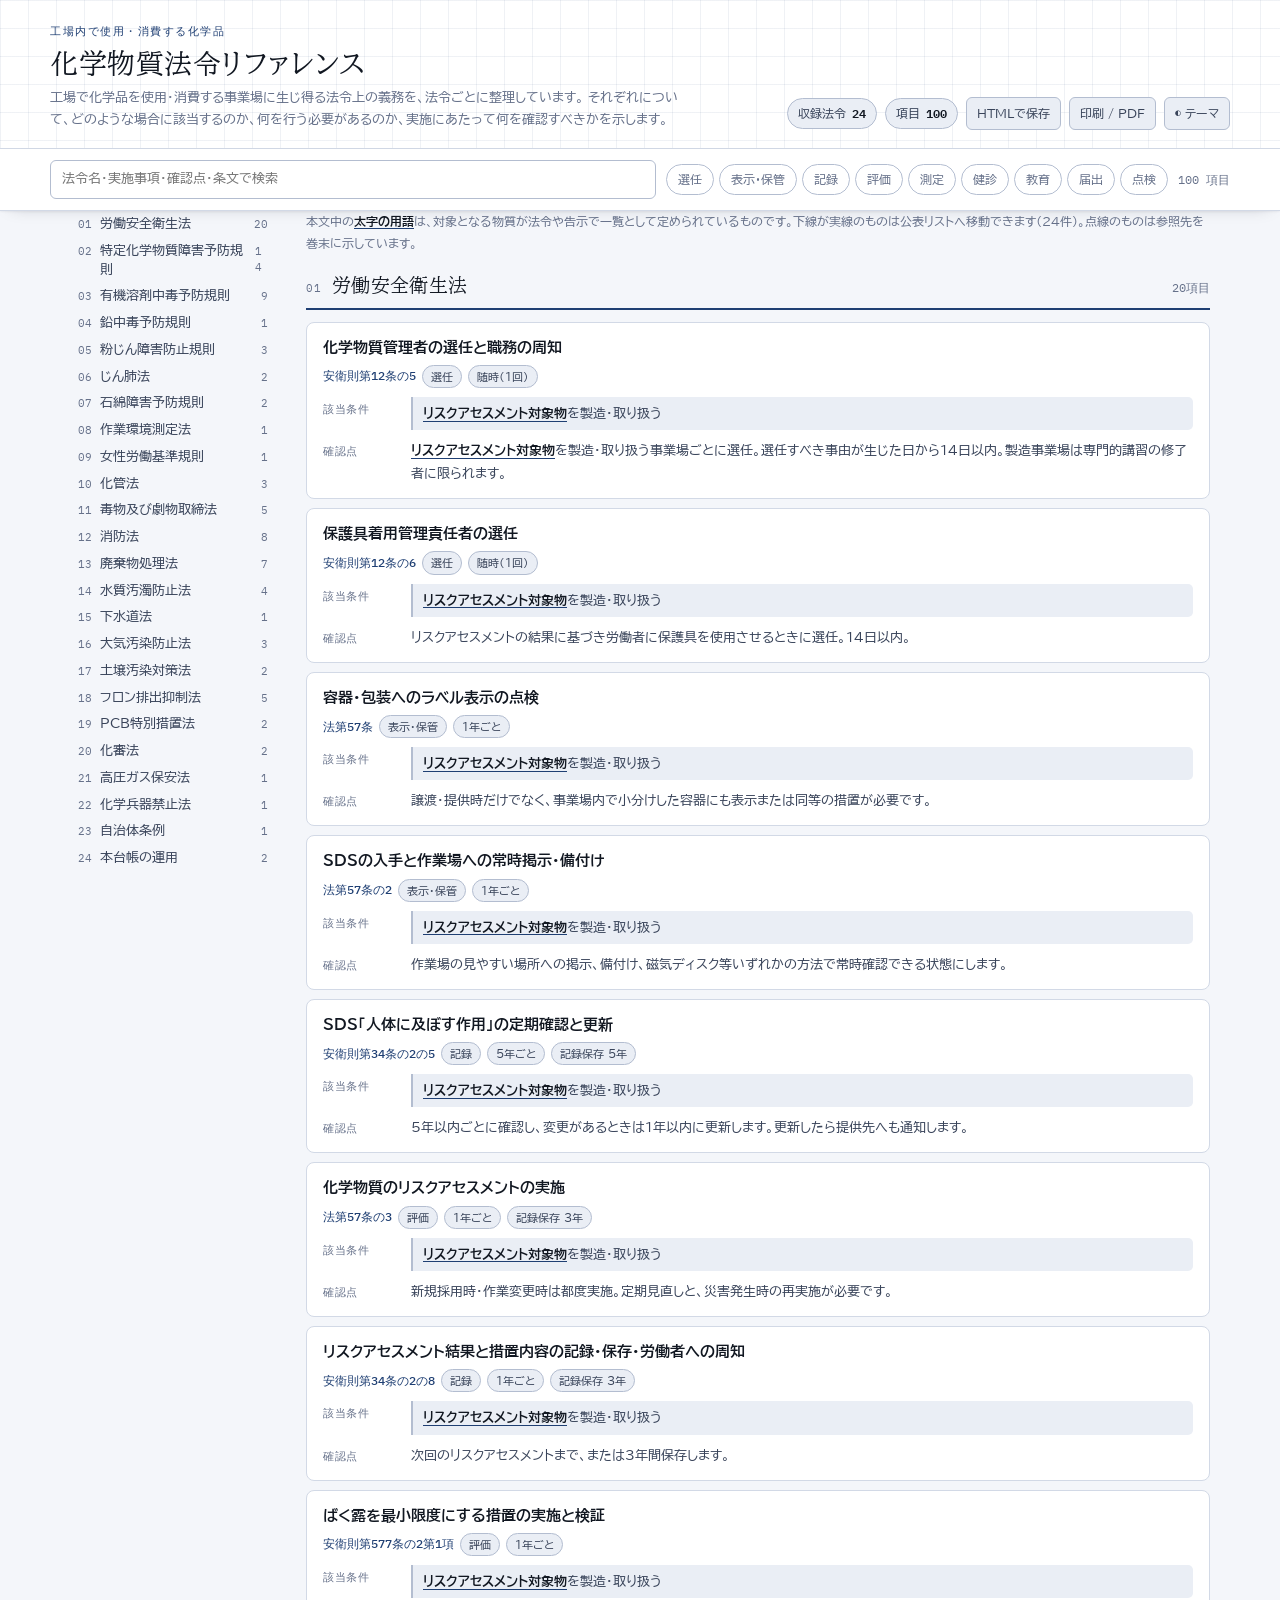
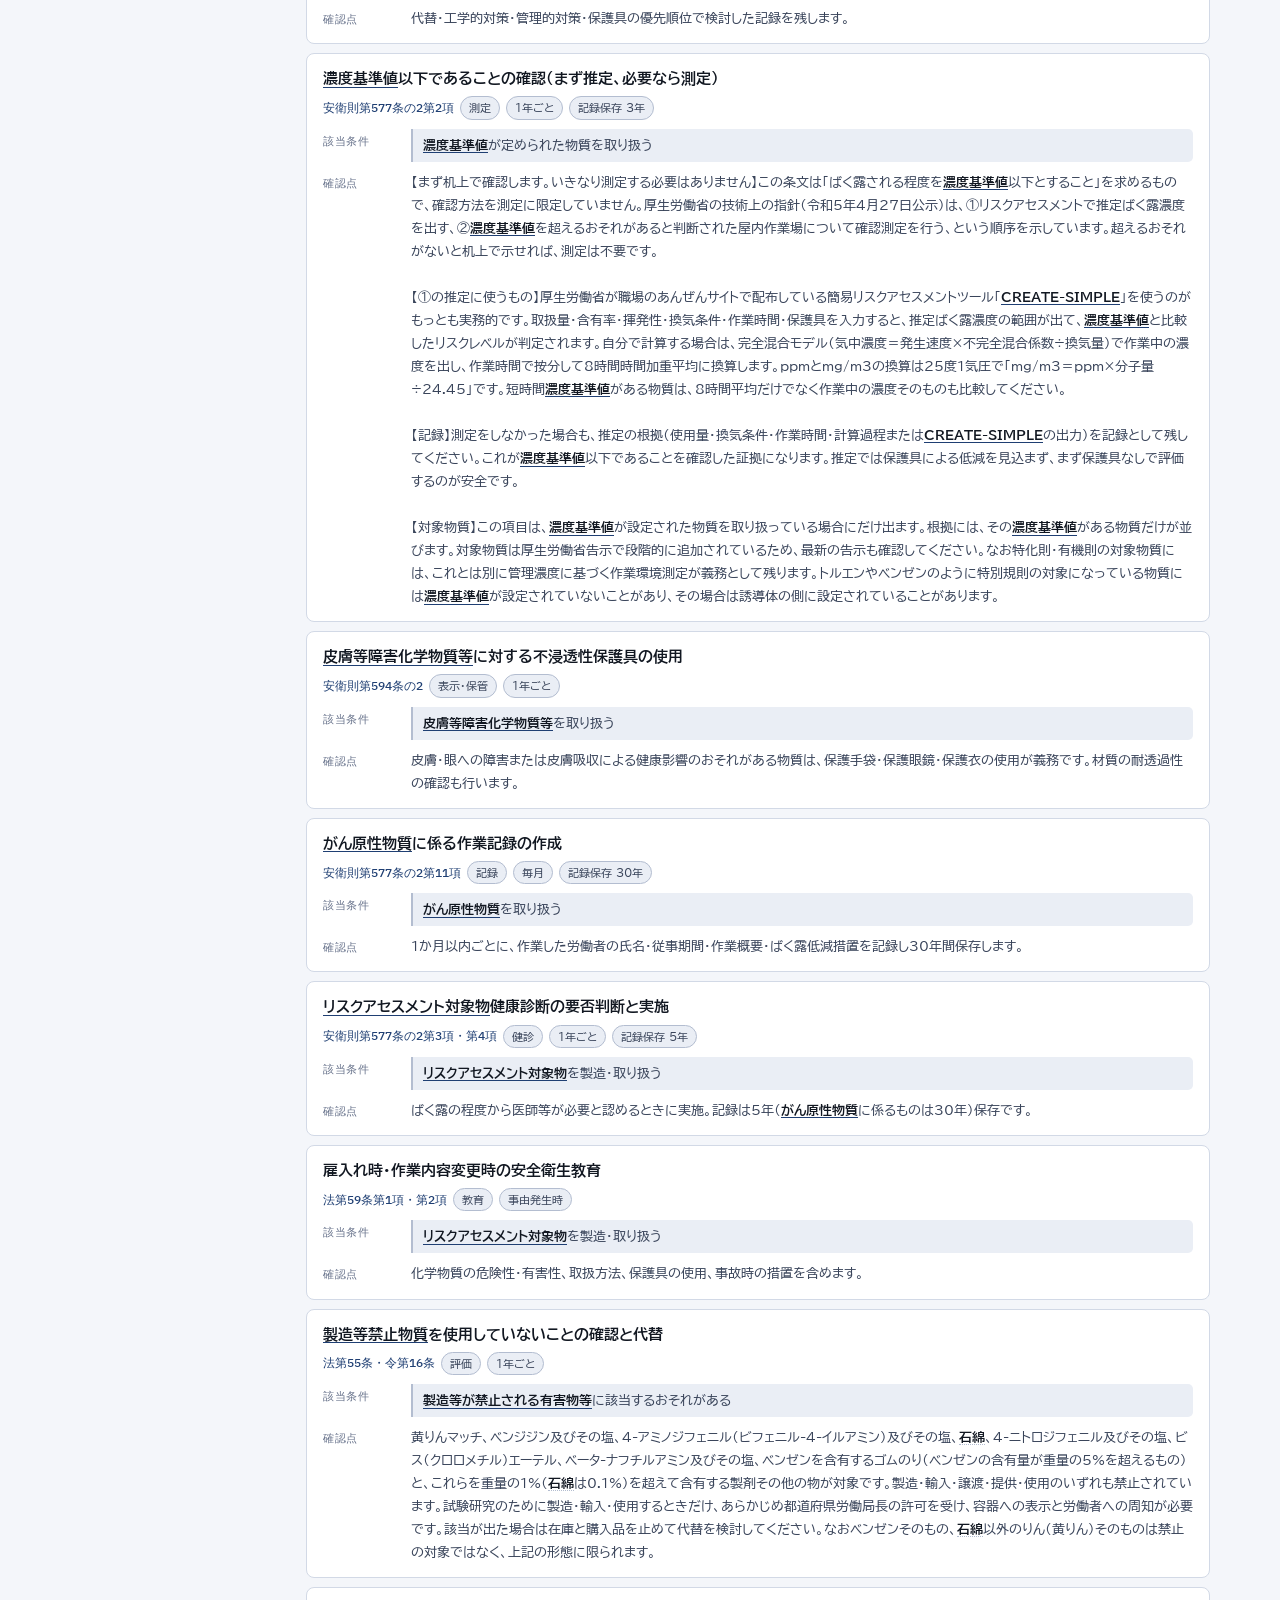
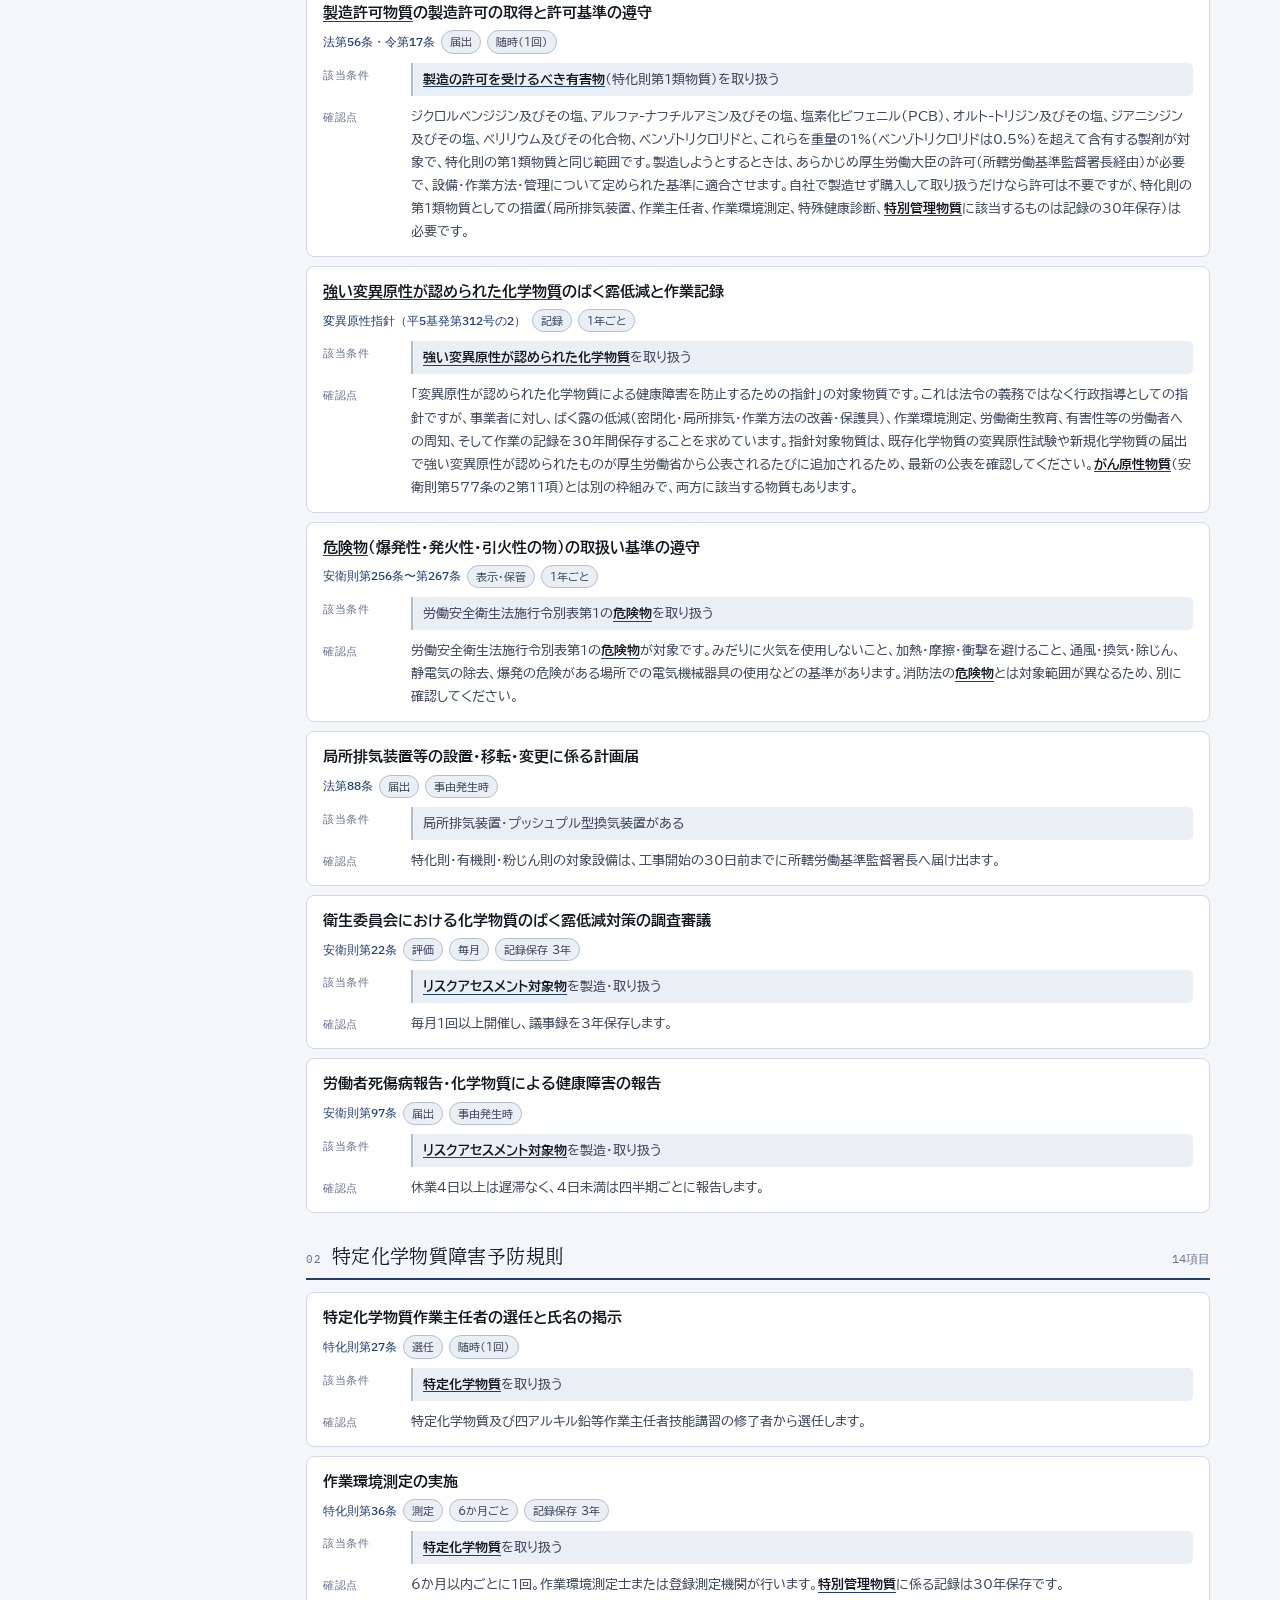
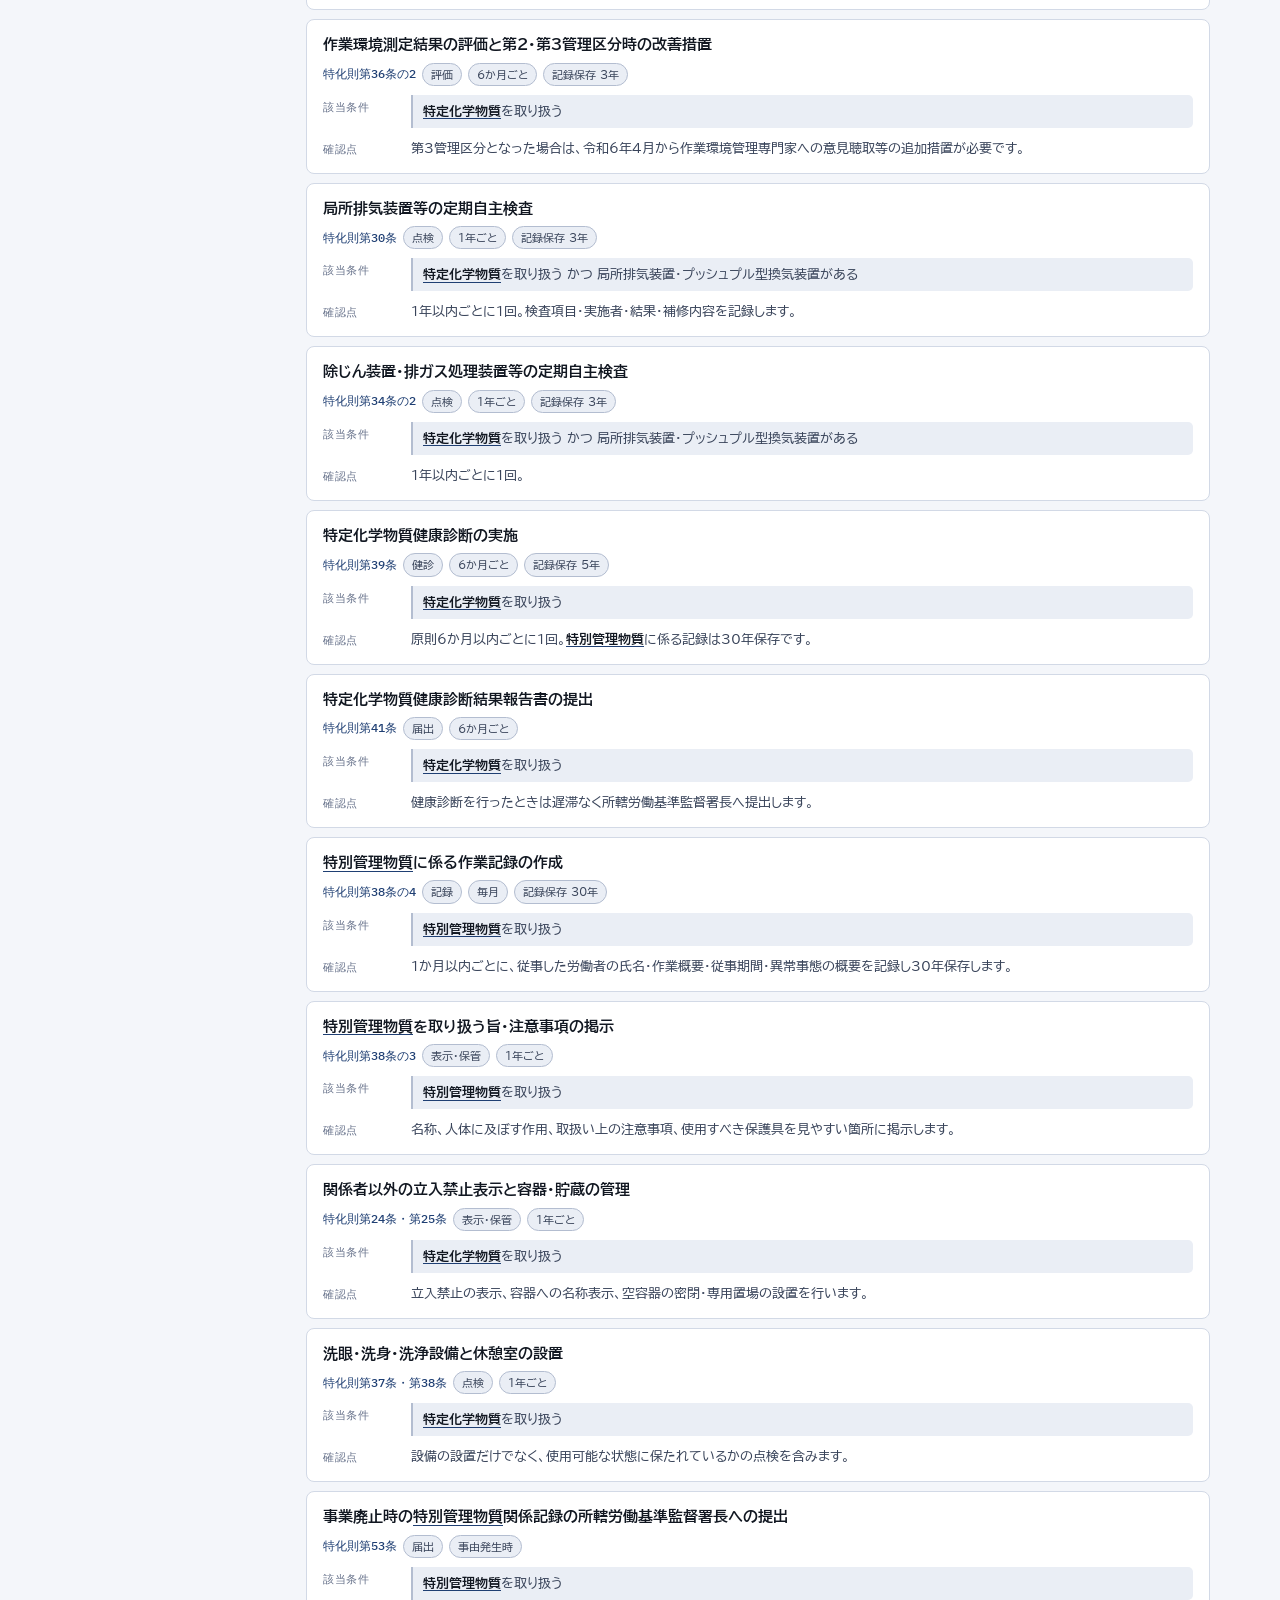
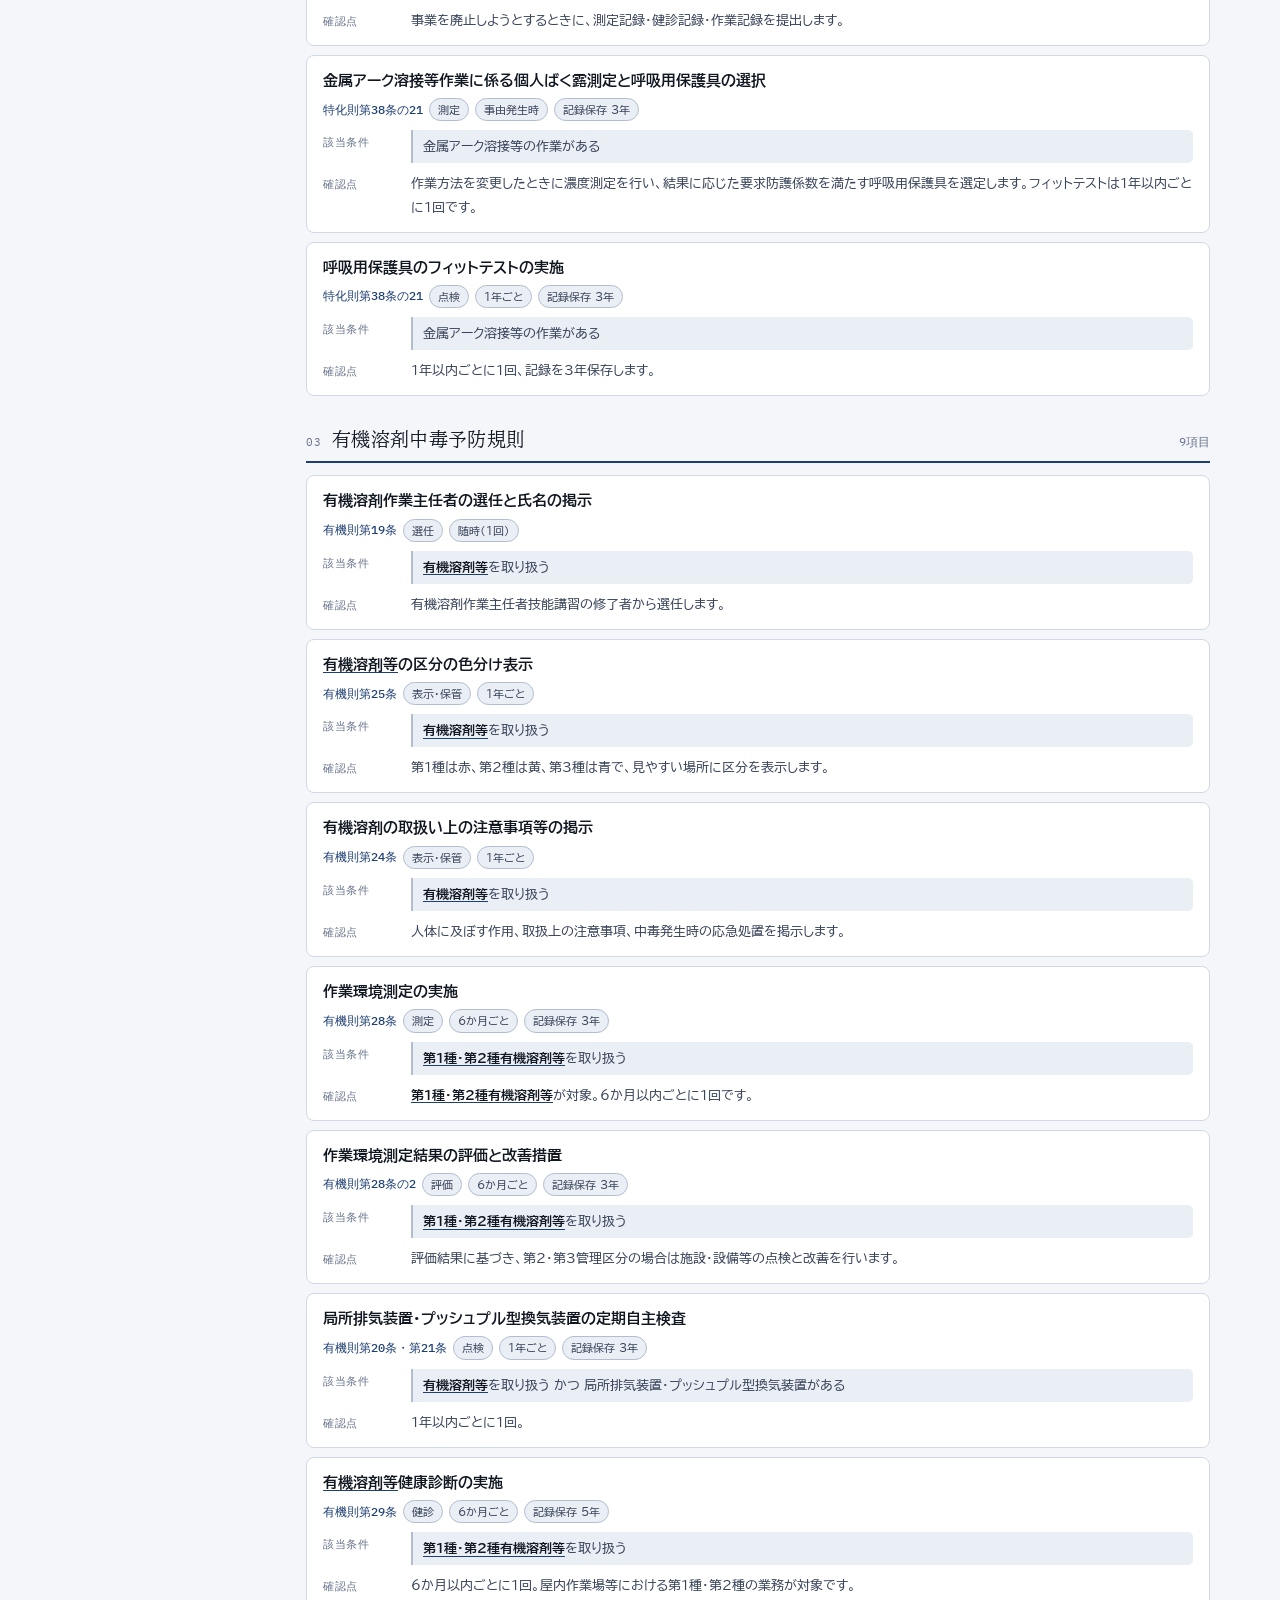
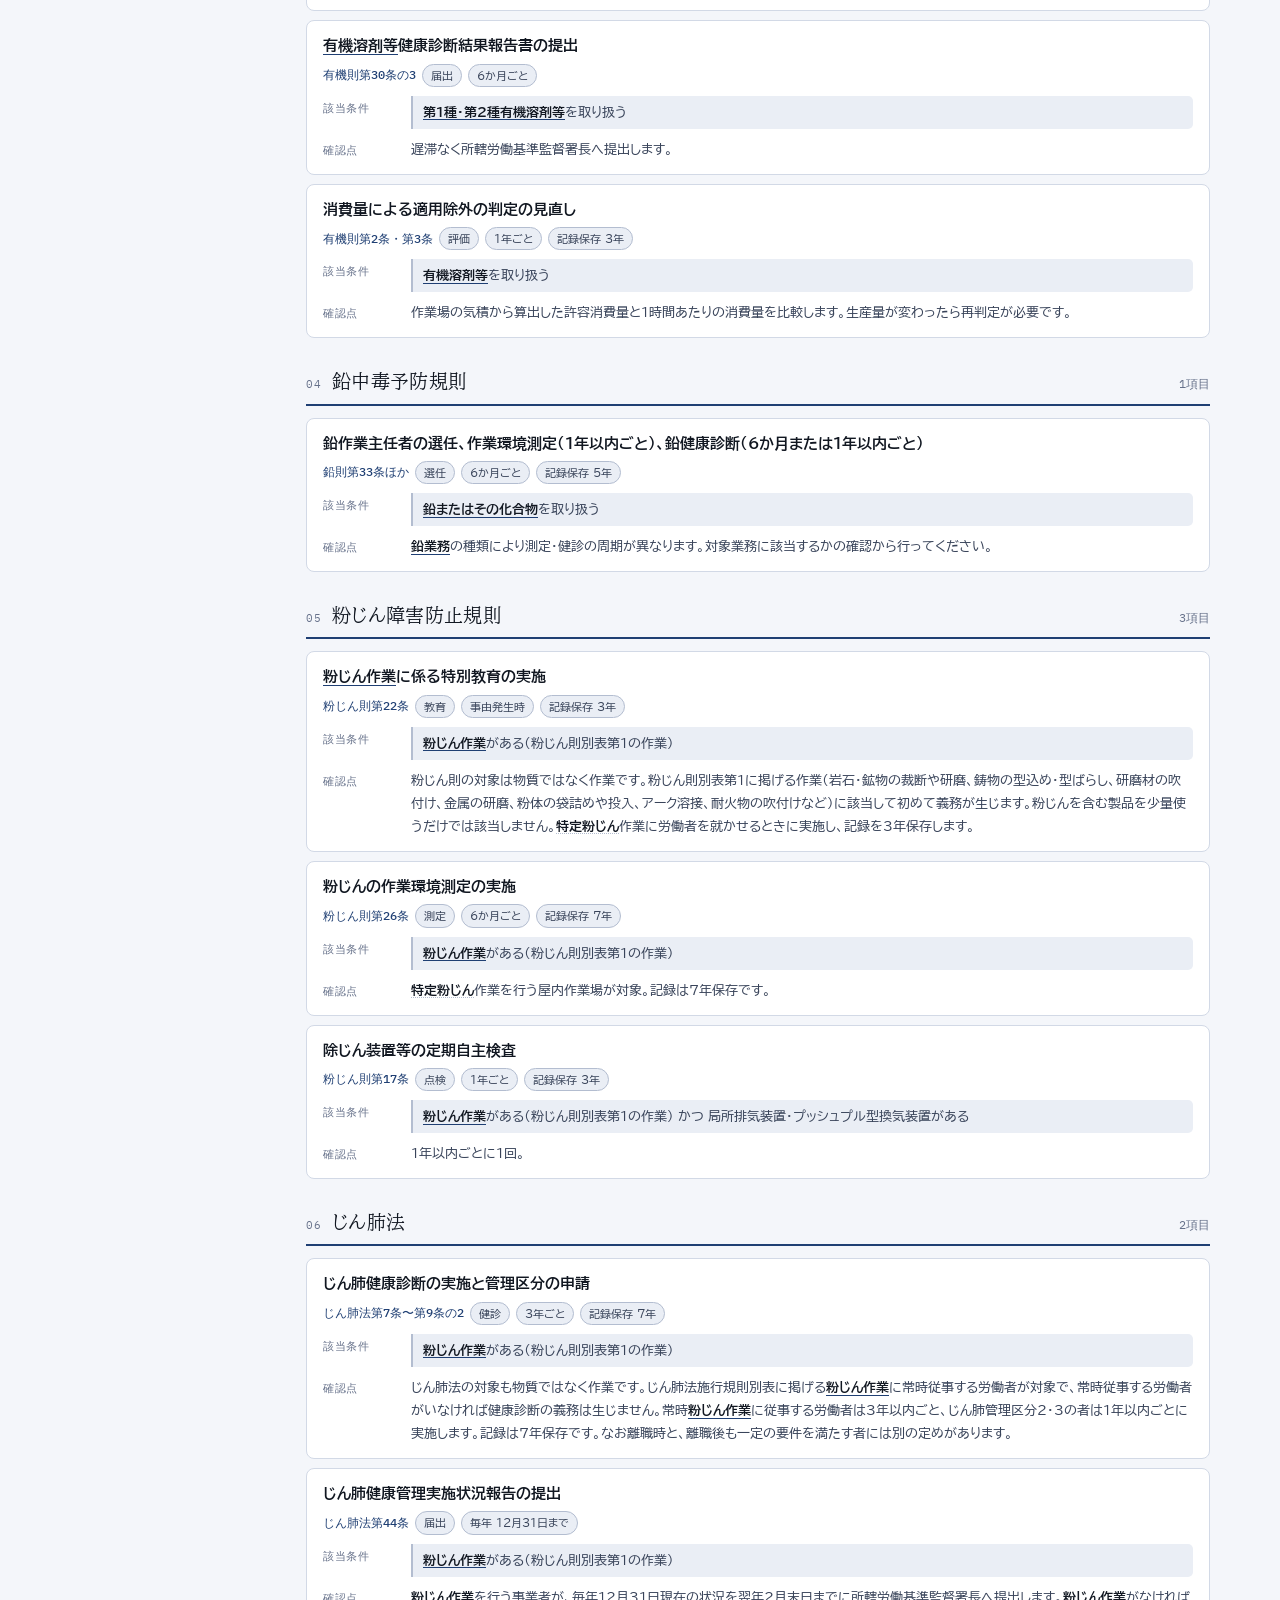
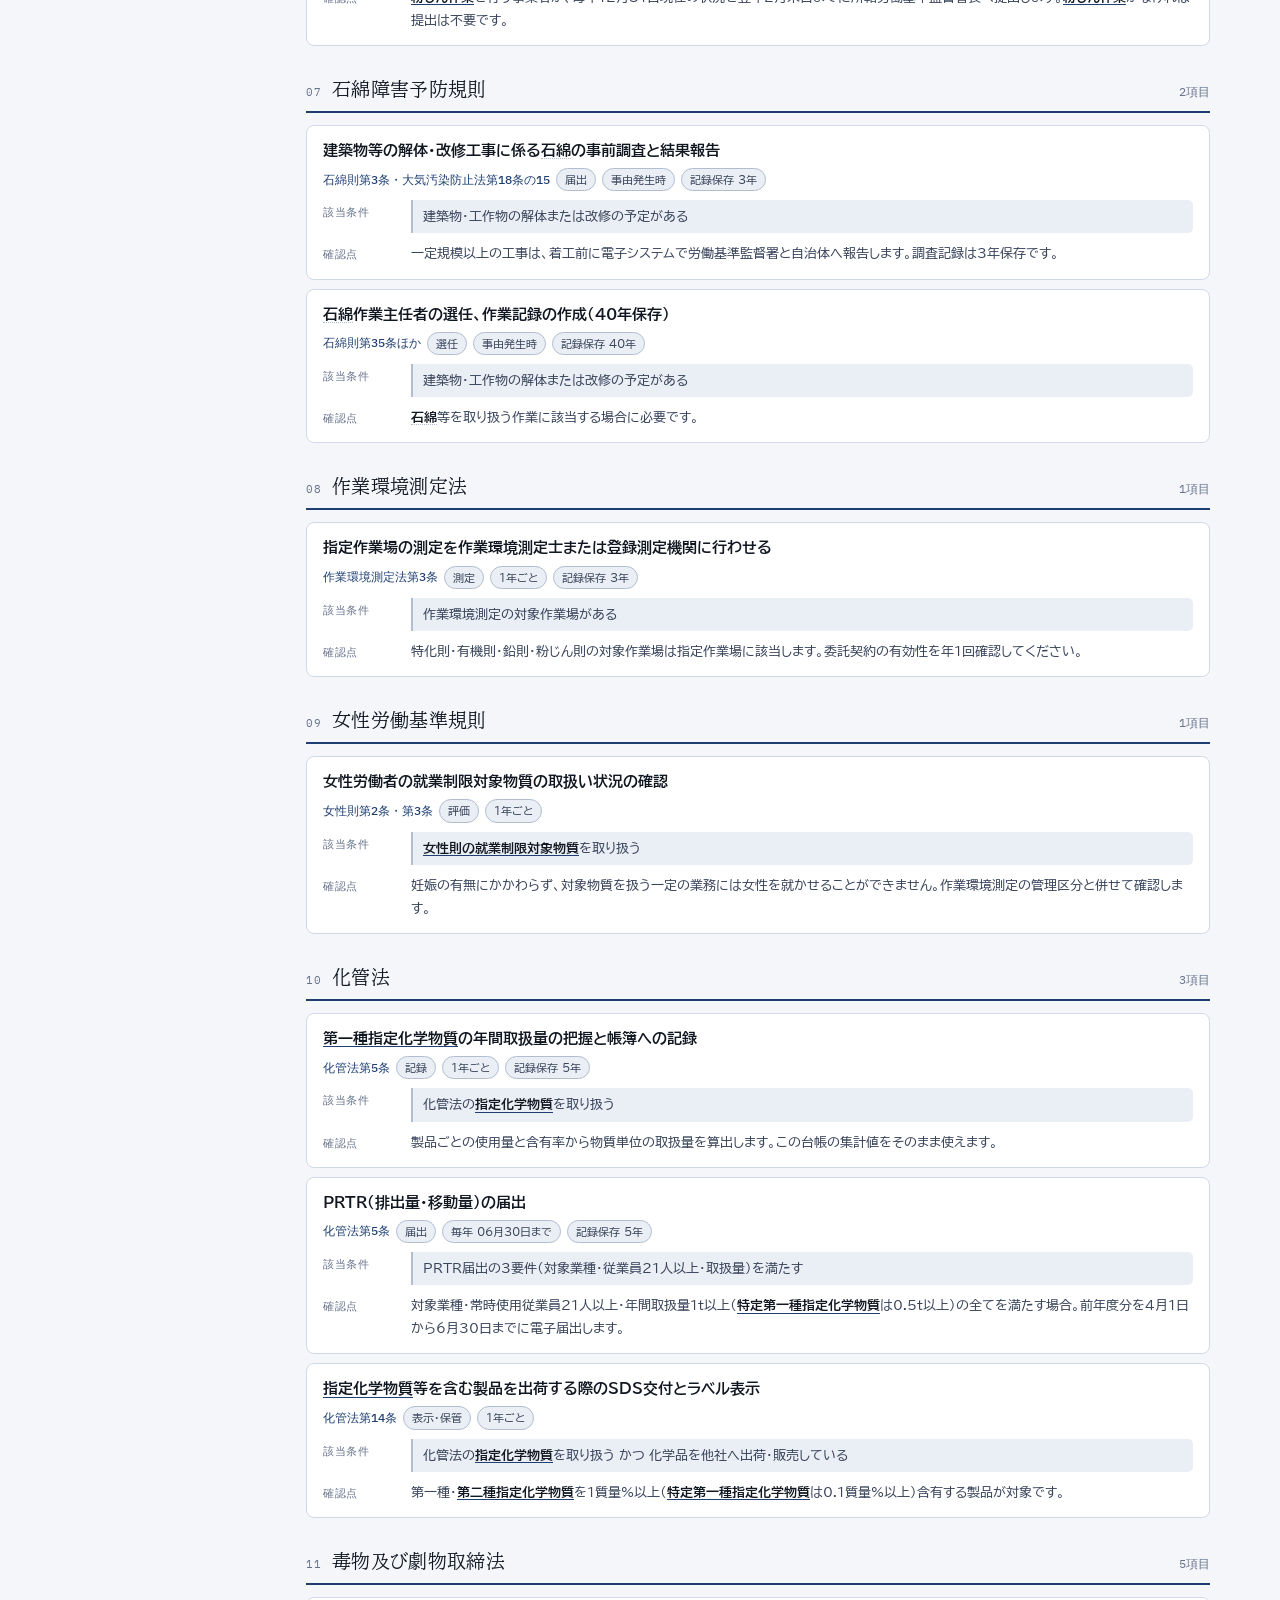
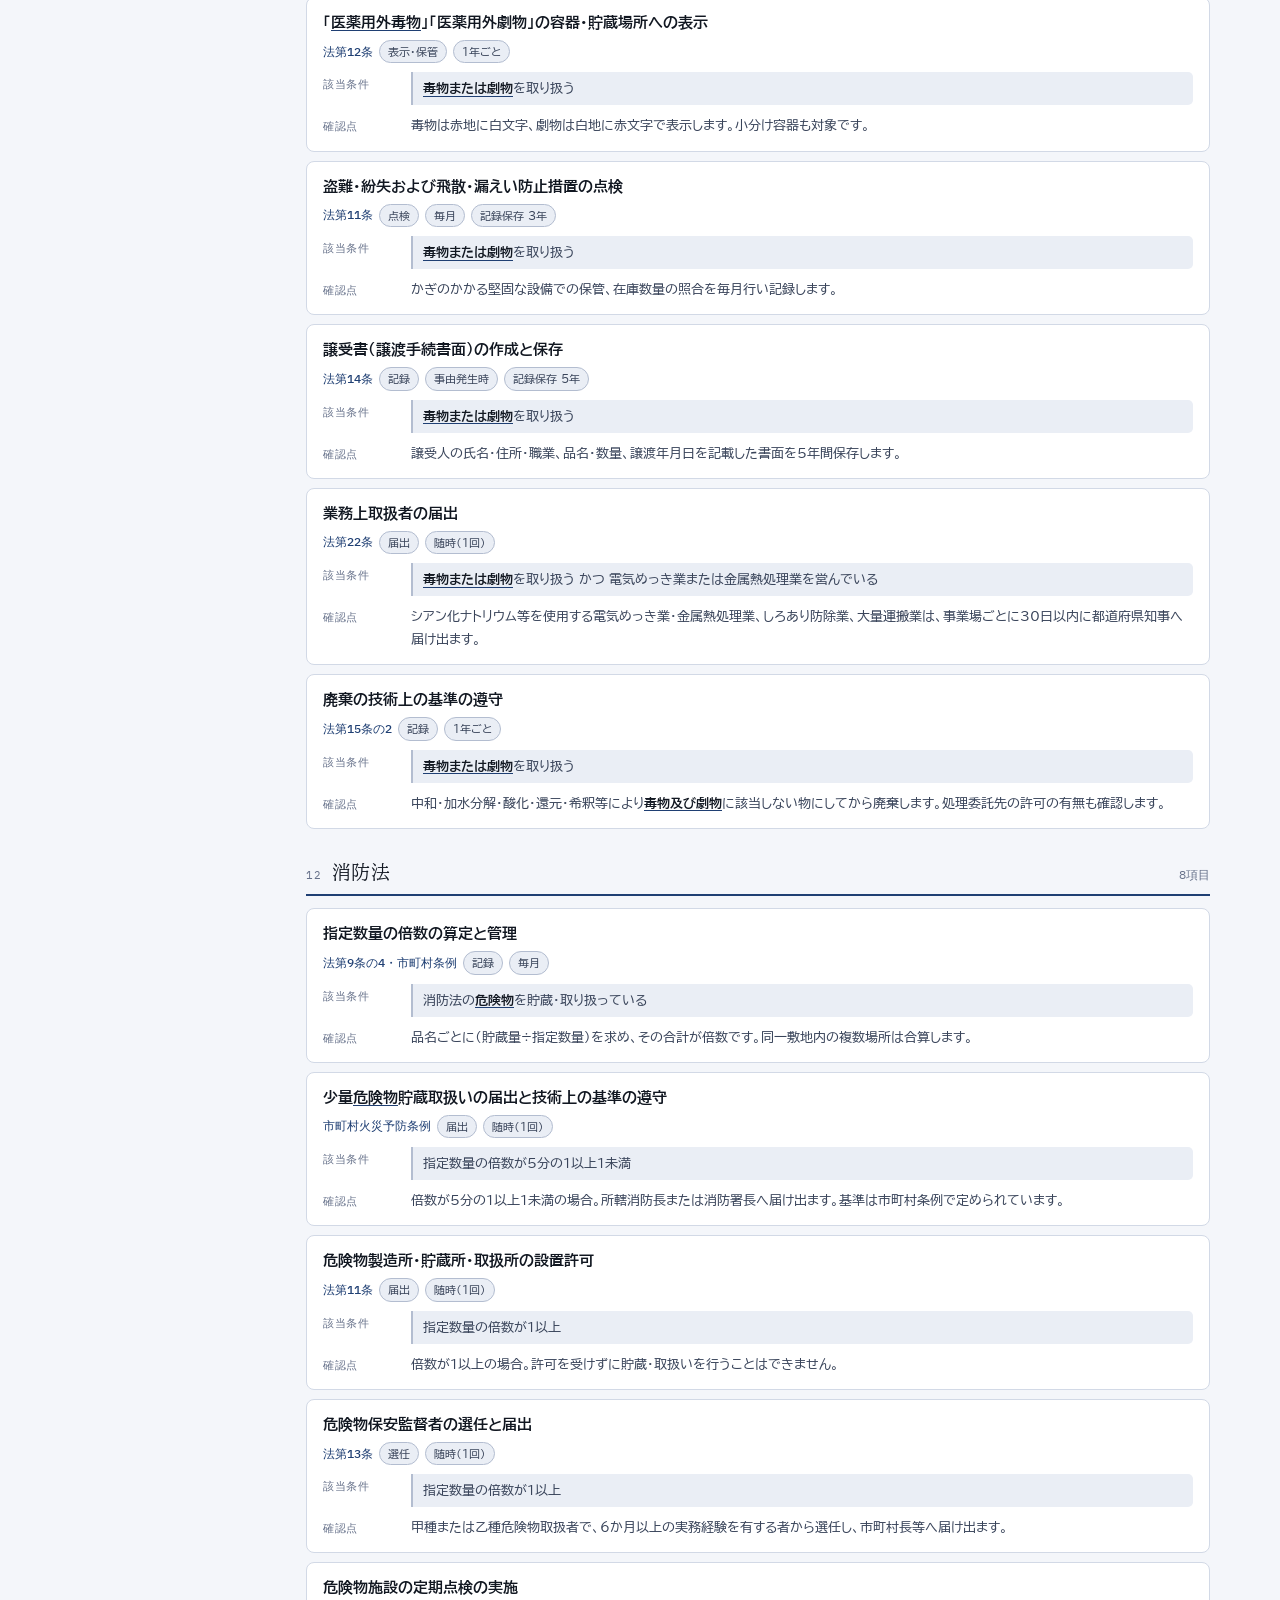
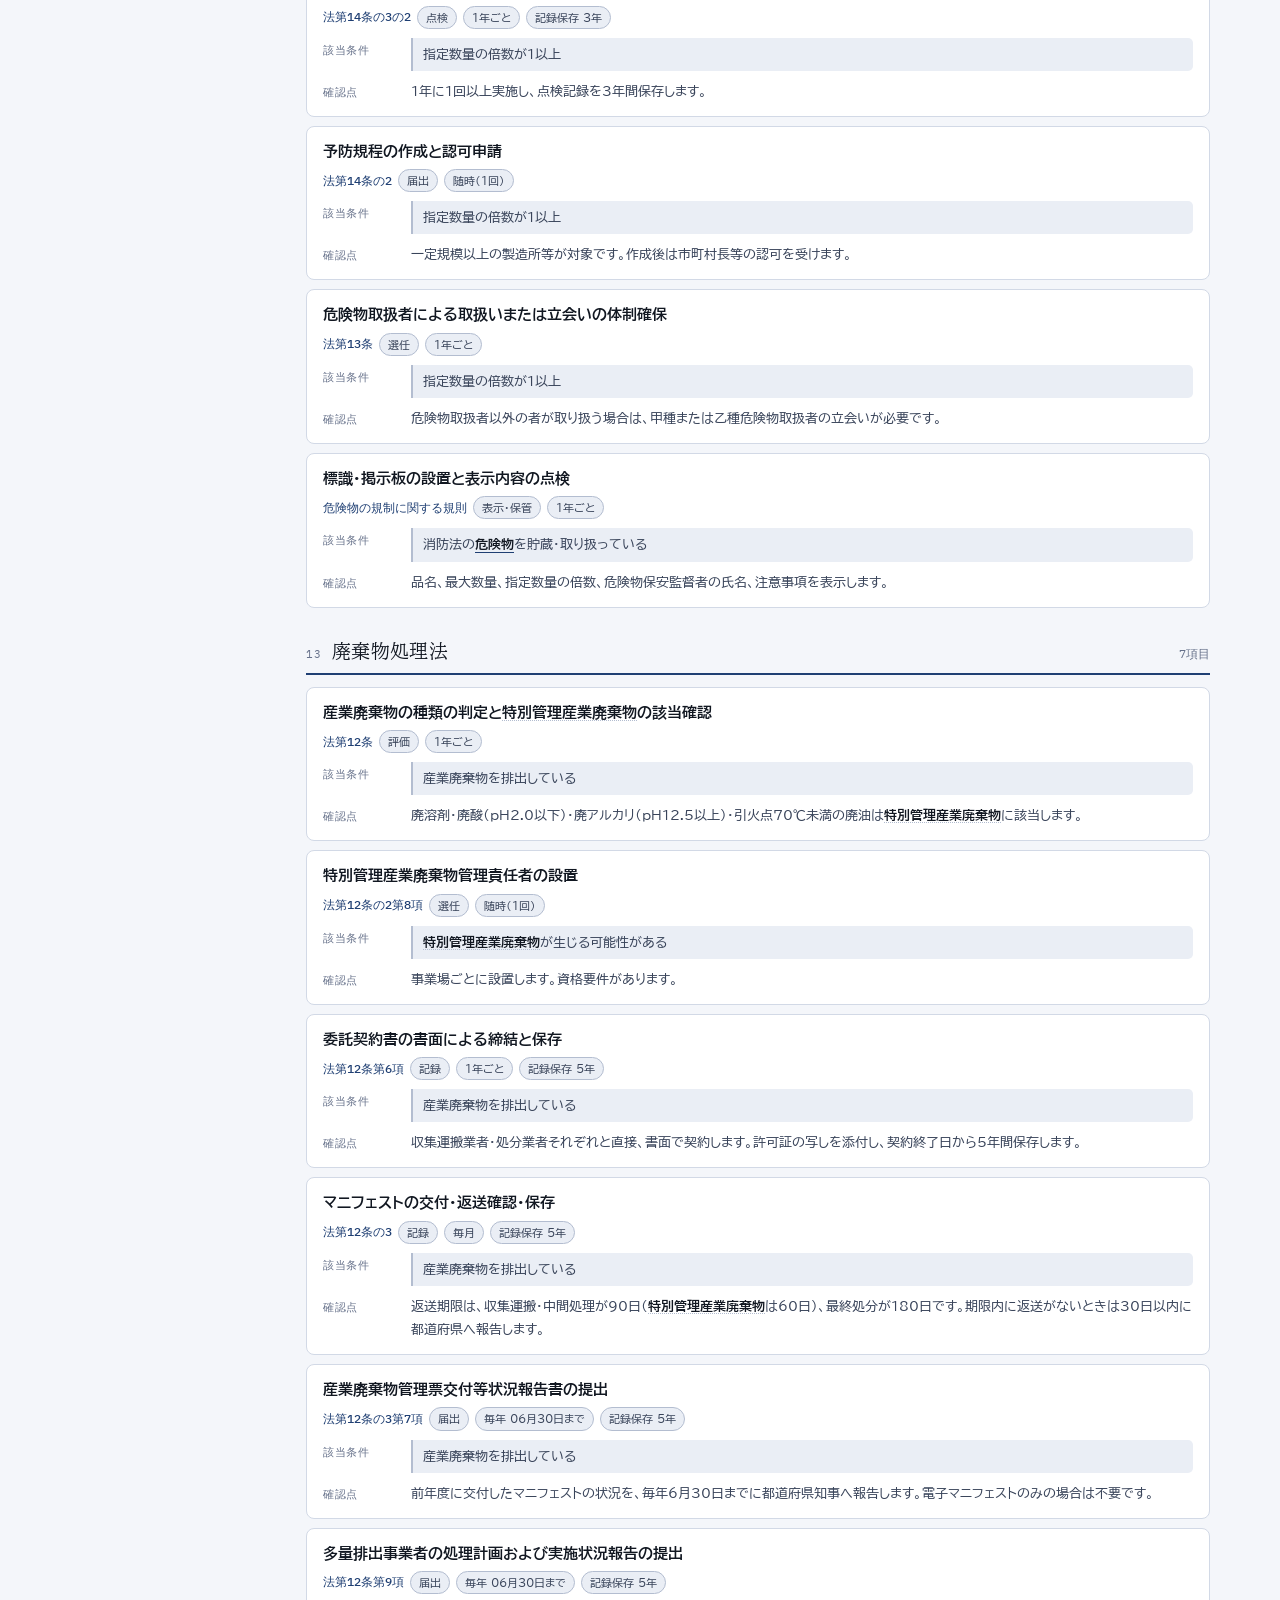
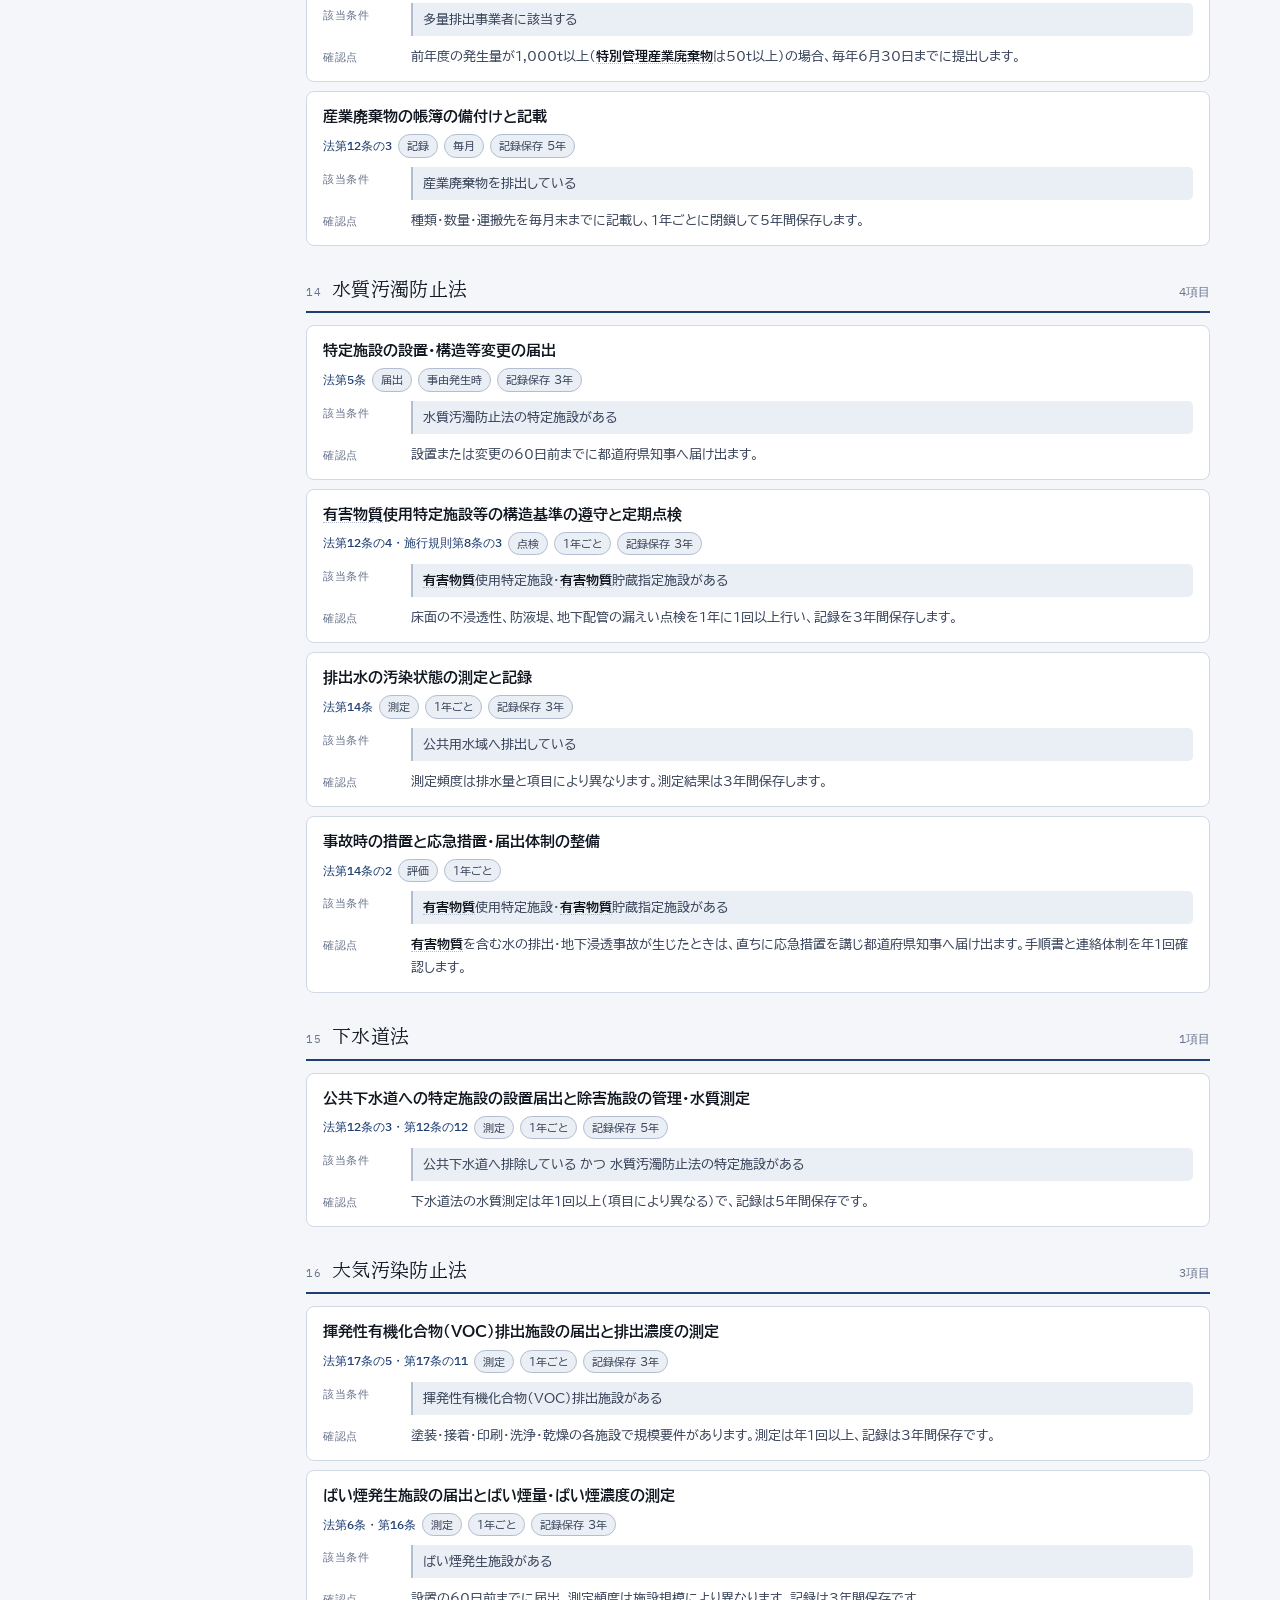
==== commit bd8e920f: "粉じん則・じん肺法を、物質ではなく作業で判定するよう直した 粉じん則とじん肺法の5項目が、物質マスタの粉じんフラグだけで発火していた。 接着剤に結晶質シリカが少量入っているだけで、特別教育・作業環境測" ====
--- a/chem-checklist.html
+++ b/chem-checklist.html
@@ -197,7 +197,7 @@
 
 <script>
 "use strict";
-const DATA = {"laws": ["労働安全衛生法", "特定化学物質障害予防規則", "有機溶剤中毒予防規則", "鉛中毒予防規則", "粉じん障害防止規則", "じん肺法", "石綿障害予防規則", "作業環境測定法", "女性労働基準規則", "化管法", "毒物及び劇物取締法", "消防法", "廃棄物処理法", "水質汚濁防止法", "下水道法", "大気汚染防止法", "土壌汚染対策法", "フロン排出抑制法", "PCB特別措置法", "化審法", "高圧ガス保安法", "化学兵器禁止法", "自治体条例", "本台帳の運用"], "cats": ["選任", "表示・保管", "記録", "評価", "測定", "健診", "教育", "届出", "点検"], "items": [{"law": "労働安全衛生法", "art": "安衛則第12条の5", "cat": "選任", "cyc": "随時（1回）", "keep": "", "title": "化学物質管理者の選任と職務の周知", "cond": "リスクアセスメント対象物を製造・取り扱う", "memo": "リスクアセスメント対象物を製造・取り扱う事業場ごとに選任。選任すべき事由が生じた日から14日以内。製造事業場は専門的講習の修了者に限られます。", "titleH": "化学物質管理者の選任と職務の周知", "condH": "<a class=\"term\" href=\"https://anzeninfo.mhlw.go.jp/anzen_pg/GHS_MSD_FND.aspx\" target=\"_blank\" rel=\"noopener noreferrer\" title=\"労働安全衛生法 表示・通知対象物質\">リスクアセスメント対象物</a>を製造・取り扱う", "memoH": "<a class=\"term\" href=\"https://anzeninfo.mhlw.go.jp/anzen_pg/GHS_MSD_FND.aspx\" target=\"_blank\" rel=\"noopener noreferrer\" title=\"労働安全衛生法 表示・通知対象物質\">リスクアセスメント対象物</a>を製造・取り扱う事業場ごとに選任。選任すべき事由が生じた日から14日以内。製造事業場は専門的講習の修了者に限られます。"}, {"law": "労働安全衛生法", "art": "安衛則第12条の6", "cat": "選任", "cyc": "随時（1回）", "keep": "", "title": "保護具着用管理責任者の選任", "cond": "リスクアセスメント対象物を製造・取り扱う", "memo": "リスクアセスメントの結果に基づき労働者に保護具を使用させるときに選任。14日以内。", "titleH": "保護具着用管理責任者の選任", "condH": "<a class=\"term\" href=\"https://anzeninfo.mhlw.go.jp/anzen_pg/GHS_MSD_FND.aspx\" target=\"_blank\" rel=\"noopener noreferrer\" title=\"労働安全衛生法 表示・通知対象物質\">リスクアセスメント対象物</a>を製造・取り扱う", "memoH": "リスクアセスメントの結果に基づき労働者に保護具を使用させるときに選任。14日以内。"}, {"law": "労働安全衛生法", "art": "法第57条", "cat": "表示・保管", "cyc": "1年ごと", "keep": "", "title": "容器・包装へのラベル表示の点検", "cond": "リスクアセスメント対象物を製造・取り扱う", "memo": "譲渡・提供時だけでなく、事業場内で小分けした容器にも表示または同等の措置が必要です。", "titleH": "容器・包装へのラベル表示の点検", "condH": "<a class=\"term\" href=\"https://anzeninfo.mhlw.go.jp/anzen_pg/GHS_MSD_FND.aspx\" target=\"_blank\" rel=\"noopener noreferrer\" title=\"労働安全衛生法 表示・通知対象物質\">リスクアセスメント対象物</a>を製造・取り扱う", "memoH": "譲渡・提供時だけでなく、事業場内で小分けした容器にも表示または同等の措置が必要です。"}, {"law": "労働安全衛生法", "art": "法第57条の2", "cat": "表示・保管", "cyc": "1年ごと", "keep": "", "title": "SDSの入手と作業場への常時掲示・備付け", "cond": "リスクアセスメント対象物を製造・取り扱う", "memo": "作業場の見やすい場所への掲示、備付け、磁気ディスク等いずれかの方法で常時確認できる状態にします。", "titleH": "SDSの入手と作業場への常時掲示・備付け", "condH": "<a class=\"term\" href=\"https://anzeninfo.mhlw.go.jp/anzen_pg/GHS_MSD_FND.aspx\" target=\"_blank\" rel=\"noopener noreferrer\" title=\"労働安全衛生法 表示・通知対象物質\">リスクアセスメント対象物</a>を製造・取り扱う", "memoH": "作業場の見やすい場所への掲示、備付け、磁気ディスク等いずれかの方法で常時確認できる状態にします。"}, {"law": "労働安全衛生法", "art": "安衛則第34条の2の5", "cat": "記録", "cyc": "5年ごと", "keep": "5年", "title": "SDS「人体に及ぼす作用」の定期確認と更新", "cond": "リスクアセスメント対象物を製造・取り扱う", "memo": "5年以内ごとに確認し、変更があるときは1年以内に更新します。更新したら提供先へも通知します。", "titleH": "SDS「人体に及ぼす作用」の定期確認と更新", "condH": "<a class=\"term\" href=\"https://anzeninfo.mhlw.go.jp/anzen_pg/GHS_MSD_FND.aspx\" target=\"_blank\" rel=\"noopener noreferrer\" title=\"労働安全衛生法 表示・通知対象物質\">リスクアセスメント対象物</a>を製造・取り扱う", "memoH": "5年以内ごとに確認し、変更があるときは1年以内に更新します。更新したら提供先へも通知します。"}, {"law": "労働安全衛生法", "art": "法第57条の3", "cat": "評価", "cyc": "1年ごと", "keep": "3年", "title": "化学物質のリスクアセスメントの実施", "cond": "リスクアセスメント対象物を製造・取り扱う", "memo": "新規採用時・作業変更時は都度実施。定期見直しと、災害発生時の再実施が必要です。", "titleH": "化学物質のリスクアセスメントの実施", "condH": "<a class=\"term\" href=\"https://anzeninfo.mhlw.go.jp/anzen_pg/GHS_MSD_FND.aspx\" target=\"_blank\" rel=\"noopener noreferrer\" title=\"労働安全衛生法 表示・通知対象物質\">リスクアセスメント対象物</a>を製造・取り扱う", "memoH": "新規採用時・作業変更時は都度実施。定期見直しと、災害発生時の再実施が必要です。"}, {"law": "労働安全衛生法", "art": "安衛則第34条の2の8", "cat": "記録", "cyc": "1年ごと", "keep": "3年", "title": "リスクアセスメント結果と措置内容の記録・保存・労働者への周知", "cond": "リスクアセスメント対象物を製造・取り扱う", "memo": "次回のリスクアセスメントまで、または3年間保存します。", "titleH": "リスクアセスメント結果と措置内容の記録・保存・労働者への周知", "condH": "<a class=\"term\" href=\"https://anzeninfo.mhlw.go.jp/anzen_pg/GHS_MSD_FND.aspx\" target=\"_blank\" rel=\"noopener noreferrer\" title=\"労働安全衛生法 表示・通知対象物質\">リスクアセスメント対象物</a>を製造・取り扱う", "memoH": "次回のリスクアセスメントまで、または3年間保存します。"}, {"law": "労働安全衛生法", "art": "安衛則第577条の2第1項", "cat": "評価", "cyc": "1年ごと", "keep": "", "title": "ばく露を最小限度にする措置の実施と検証", "cond": "リスクアセスメント対象物を製造・取り扱う", "memo": "代替・工学的対策・管理的対策・保護具の優先順位で検討した記録を残します。", "titleH": "ばく露を最小限度にする措置の実施と検証", "condH": "<a class=\"term\" href=\"https://anzeninfo.mhlw.go.jp/anzen_pg/GHS_MSD_FND.aspx\" target=\"_blank\" rel=\"noopener noreferrer\" title=\"労働安全衛生法 表示・通知対象物質\">リスクアセスメント対象物</a>を製造・取り扱う", "memoH": "代替・工学的対策・管理的対策・保護具の優先順位で検討した記録を残します。"}, {"law": "労働安全衛生法", "art": "安衛則第577条の2第2項", "cat": "測定", "cyc": "1年ごと", "keep": "3年", "title": "濃度基準値以下であることの確認（まず推定、必要なら測定）", "cond": "濃度基準値が定められた物質を取り扱う", "memo": "【まず机上で確認します。いきなり測定する必要はありません】この条文は「ばく露される程度を濃度基準値以下とすること」を求めるもので、確認方法を測定に限定していません。厚生労働省の技術上の指針（令和5年4月27日公示）は、①リスクアセスメントで推定ばく露濃度を出す、②濃度基準値を超えるおそれがあると判断された屋内作業場について確認測定を行う、という順序を示しています。超えるおそれがないと机上で示せれば、測定は不要です。\n\n【①の推定に使うもの】厚生労働省が職場のあんぜんサイトで配布している簡易リスクアセスメントツール「CREATE-SIMPLE」を使うのがもっとも実務的です。取扱量・含有率・揮発性・換気条件・作業時間・保護具を入力すると、推定ばく露濃度の範囲が出て、濃度基準値と比較したリスクレベルが判定されます。自分で計算する場合は、完全混合モデル（気中濃度＝発生速度×不完全混合係数÷換気量）で作業中の濃度を出し、作業時間で按分して8時間時間加重平均に換算します。ppmとmg/m3の換算は25度1気圧で「mg/m3＝ppm×分子量÷24.45」です。短時間濃度基準値がある物質は、8時間平均だけでなく作業中の濃度そのものも比較してください。\n\n【記録】測定をしなかった場合も、推定の根拠（使用量・換気条件・作業時間・計算過程またはCREATE-SIMPLEの出力）を記録として残してください。これが濃度基準値以下であることを確認した証拠になります。推定では保護具による低減を見込まず、まず保護具なしで評価するのが安全です。\n\n【対象物質】この項目は、濃度基準値が設定された物質を取り扱っている場合にだけ出ます。根拠には、その濃度基準値がある物質だけが並びます。対象物質は厚生労働省告示で段階的に追加されているため、最新の告示も確認してください。なお特化則・有機則の対象物質には、これとは別に管理濃度に基づく作業環境測定が義務として残ります。トルエンやベンゼンのように特別規則の対象になっている物質には濃度基準値が設定されていないことがあり、その場合は誘導体の側に設定されていることがあります。", "titleH": "<a class=\"term\" href=\"https://anzeninfo.mhlw.go.jp/user/anzen/kag/ankgc11.html\" target=\"_blank\" rel=\"noopener noreferrer\" title=\"濃度基準値等\">濃度基準値</a>以下であることの確認（まず推定、必要なら測定）", "condH": "<a class=\"term\" href=\"https://anzeninfo.mhlw.go.jp/user/anzen/kag/ankgc11.html\" target=\"_blank\" rel=\"noopener noreferrer\" title=\"濃度基準値等\">濃度基準値</a>が定められた物質を取り扱う", "memoH": "【まず机上で確認します。いきなり測定する必要はありません】この条文は「ばく露される程度を<a class=\"term\" href=\"https://anzeninfo.mhlw.go.jp/user/anzen/kag/ankgc11.html\" target=\"_blank\" rel=\"noopener noreferrer\" title=\"濃度基準値等\">濃度基準値</a>以下とすること」を求めるもので、確認方法を測定に限定していません。厚生労働省の技術上の指針（令和5年4月27日公示）は、①リスクアセスメントで推定ばく露濃度を出す、②<a class=\"term\" href=\"https://anzeninfo.mhlw.go.jp/user/anzen/kag/ankgc11.html\" target=\"_blank\" rel=\"noopener noreferrer\" title=\"濃度基準値等\">濃度基準値</a>を超えるおそれがあると判断された屋内作業場について確認測定を行う、という順序を示しています。超えるおそれがないと机上で示せれば、測定は不要です。\n\n【①の推定に使うもの】厚生労働省が職場のあんぜんサイトで配布している簡易リスクアセスメントツール「<a class=\"term\" href=\"https://anzeninfo.mhlw.go.jp/user/anzen/kag/kagaku_index.html\" target=\"_blank\" rel=\"noopener noreferrer\" title=\"厚生労働省の簡易リスクアセスメントツール\">CREATE-SIMPLE</a>」を使うのがもっとも実務的です。取扱量・含有率・揮発性・換気条件・作業時間・保護具を入力すると、推定ばく露濃度の範囲が出て、<a class=\"term\" href=\"https://anzeninfo.mhlw.go.jp/user/anzen/kag/ankgc11.html\" target=\"_blank\" rel=\"noopener noreferrer\" title=\"濃度基準値等\">濃度基準値</a>と比較したリスクレベルが判定されます。自分で計算する場合は、完全混合モデル（気中濃度＝発生速度×不完全混合係数÷換気量）で作業中の濃度を出し、作業時間で按分して8時間時間加重平均に換算します。ppmとmg/m3の換算は25度1気圧で「mg/m3＝ppm×分子量÷24.45」です。短時間<a class=\"term\" href=\"https://anzeninfo.mhlw.go.jp/user/anzen/kag/ankgc11.html\" target=\"_blank\" rel=\"noopener noreferrer\" title=\"濃度基準値等\">濃度基準値</a>がある物質は、8時間平均だけでなく作業中の濃度そのものも比較してください。\n\n【記録】測定をしなかった場合も、推定の根拠（使用量・換気条件・作業時間・計算過程または<a class=\"term\" href=\"https://anzeninfo.mhlw.go.jp/user/anzen/kag/kagaku_index.html\" target=\"_blank\" rel=\"noopener noreferrer\" title=\"厚生労働省の簡易リスクアセスメントツール\">CREATE-SIMPLE</a>の出力）を記録として残してください。これが<a class=\"term\" href=\"https://anzeninfo.mhlw.go.jp/user/anzen/kag/ankgc11.html\" target=\"_blank\" rel=\"noopener noreferrer\" title=\"濃度基準値等\">濃度基準値</a>以下であることを確認した証拠になります。推定では保護具による低減を見込まず、まず保護具なしで評価するのが安全です。\n\n【対象物質】この項目は、<a class=\"term\" href=\"https://anzeninfo.mhlw.go.jp/user/anzen/kag/ankgc11.html\" target=\"_blank\" rel=\"noopener noreferrer\" title=\"濃度基準値等\">濃度基準値</a>が設定された物質を取り扱っている場合にだけ出ます。根拠には、その<a class=\"term\" href=\"https://anzeninfo.mhlw.go.jp/user/anzen/kag/ankgc11.html\" target=\"_blank\" rel=\"noopener noreferrer\" title=\"濃度基準値等\">濃度基準値</a>がある物質だけが並びます。対象物質は厚生労働省告示で段階的に追加されているため、最新の告示も確認してください。なお特化則・有機則の対象物質には、これとは別に管理濃度に基づく作業環境測定が義務として残ります。トルエンやベンゼンのように特別規則の対象になっている物質には<a class=\"term\" href=\"https://anzeninfo.mhlw.go.jp/user/anzen/kag/ankgc11.html\" target=\"_blank\" rel=\"noopener noreferrer\" title=\"濃度基準値等\">濃度基準値</a>が設定されていないことがあり、その場合は誘導体の側に設定されていることがあります。"}, {"law": "労働安全衛生法", "art": "安衛則第594条の2", "cat": "表示・保管", "cyc": "1年ごと", "keep": "", "title": "皮膚等障害化学物質等に対する不浸透性保護具の使用", "cond": "皮膚等障害化学物質等を取り扱う", "memo": "皮膚・眼への障害または皮膚吸収による健康影響のおそれがある物質は、保護手袋・保護眼鏡・保護衣の使用が義務です。材質の耐透過性の確認も行います。", "titleH": "<a class=\"term\" href=\"https://anzeninfo.mhlw.go.jp/user/anzen/kag/ankgc13.html\" target=\"_blank\" rel=\"noopener noreferrer\" title=\"皮膚等障害化学物質\">皮膚等障害化学物質等</a>に対する不浸透性保護具の使用", "condH": "<a class=\"term\" href=\"https://anzeninfo.mhlw.go.jp/user/anzen/kag/ankgc13.html\" target=\"_blank\" rel=\"noopener noreferrer\" title=\"皮膚等障害化学物質\">皮膚等障害化学物質等</a>を取り扱う", "memoH": "皮膚・眼への障害または皮膚吸収による健康影響のおそれがある物質は、保護手袋・保護眼鏡・保護衣の使用が義務です。材質の耐透過性の確認も行います。"}, {"law": "労働安全衛生法", "art": "安衛則第577条の2第11項", "cat": "記録", "cyc": "毎月", "keep": "30年", "title": "がん原性物質に係る作業記録の作成", "cond": "がん原性物質を取り扱う", "memo": "1か月以内ごとに、作業した労働者の氏名・従事期間・作業概要・ばく露低減措置を記録し30年間保存します。", "titleH": "<a class=\"term\" href=\"https://anzeninfo.mhlw.go.jp/user/anzen/kag/ankgc12.html\" target=\"_blank\" rel=\"noopener noreferrer\" title=\"がん原性物質\">がん原性物質</a>に係る作業記録の作成", "condH": "<a class=\"term\" href=\"https://anzeninfo.mhlw.go.jp/user/anzen/kag/ankgc12.html\" target=\"_blank\" rel=\"noopener noreferrer\" title=\"がん原性物質\">がん原性物質</a>を取り扱う", "memoH": "1か月以内ごとに、作業した労働者の氏名・従事期間・作業概要・ばく露低減措置を記録し30年間保存します。"}, {"law": "労働安全衛生法", "art": "安衛則第577条の2第3項・第4項", "cat": "健診", "cyc": "1年ごと", "keep": "5年", "title": "リスクアセスメント対象物健康診断の要否判断と実施", "cond": "リスクアセスメント対象物を製造・取り扱う", "memo": "ばく露の程度から医師等が必要と認めるときに実施。記録は5年（がん原性物質に係るものは30年）保存です。", "titleH": "<a class=\"term\" href=\"https://anzeninfo.mhlw.go.jp/anzen_pg/GHS_MSD_FND.aspx\" target=\"_blank\" rel=\"noopener noreferrer\" title=\"労働安全衛生法 表示・通知対象物質\">リスクアセスメント対象物</a>健康診断の要否判断と実施", "condH": "<a class=\"term\" href=\"https://anzeninfo.mhlw.go.jp/anzen_pg/GHS_MSD_FND.aspx\" target=\"_blank\" rel=\"noopener noreferrer\" title=\"労働安全衛生法 表示・通知対象物質\">リスクアセスメント対象物</a>を製造・取り扱う", "memoH": "ばく露の程度から医師等が必要と認めるときに実施。記録は5年（<a class=\"term\" href=\"https://anzeninfo.mhlw.go.jp/user/anzen/kag/ankgc12.html\" target=\"_blank\" rel=\"noopener noreferrer\" title=\"がん原性物質\">がん原性物質</a>に係るものは30年）保存です。"}, {"law": "労働安全衛生法", "art": "法第59条第1項・第2項", "cat": "教育", "cyc": "事由発生時", "keep": "", "title": "雇入れ時・作業内容変更時の安全衛生教育", "cond": "リスクアセスメント対象物を製造・取り扱う", "memo": "化学物質の危険性・有害性、取扱方法、保護具の使用、事故時の措置を含めます。", "titleH": "雇入れ時・作業内容変更時の安全衛生教育", "condH": "<a class=\"term\" href=\"https://anzeninfo.mhlw.go.jp/anzen_pg/GHS_MSD_FND.aspx\" target=\"_blank\" rel=\"noopener noreferrer\" title=\"労働安全衛生法 表示・通知対象物質\">リスクアセスメント対象物</a>を製造・取り扱う", "memoH": "化学物質の危険性・有害性、取扱方法、保護具の使用、事故時の措置を含めます。"}, {"law": "労働安全衛生法", "art": "法第55条・令第16条", "cat": "評価", "cyc": "1年ごと", "keep": "", "title": "製造等禁止物質を使用していないことの確認と代替", "cond": "製造等が禁止される有害物等に該当するおそれがある", "memo": "黄りんマッチ、ベンジジン及びその塩、4-アミノジフェニル（ビフェニル-4-イルアミン）及びその塩、石綿、4-ニトロジフェニル及びその塩、ビス（クロロメチル）エーテル、ベータ-ナフチルアミン及びその塩、ベンゼンを含有するゴムのり（ベンゼンの含有量が重量の5%を超えるもの）と、これらを重量の1%（石綿は0.1%）を超えて含有する製剤その他の物が対象です。製造・輸入・譲渡・提供・使用のいずれも禁止されています。試験研究のために製造・輸入・使用するときだけ、あらかじめ都道府県労働局長の許可を受け、容器への表示と労働者への周知が必要です。該当が出た場合は在庫と購入品を止めて代替を検討してください。なおベンゼンそのもの、石綿以外のりん（黄りん）そのものは禁止の対象ではなく、上記の形態に限られます。", "titleH": "<a class=\"term\" href=\"https://laws.e-gov.go.jp/law/347CO0000000318\" target=\"_blank\" rel=\"noopener noreferrer\" title=\"安衛法施行令 第16条\">製造等禁止物質</a>を使用していないことの確認と代替", "condH": "<a class=\"term\" href=\"https://laws.e-gov.go.jp/law/347CO0000000318\" target=\"_blank\" rel=\"noopener noreferrer\" title=\"安衛法施行令 第16条\">製造等が禁止される有害物等</a>に該当するおそれがある", "memoH": "黄りんマッチ、ベンジジン及びその塩、4-アミノジフェニル（ビフェニル-4-イルアミン）及びその塩、<b class=\"term\">石綿</b>、4-ニトロジフェニル及びその塩、ビス（クロロメチル）エーテル、ベータ-ナフチルアミン及びその塩、ベンゼンを含有するゴムのり（ベンゼンの含有量が重量の5%を超えるもの）と、これらを重量の1%（<b class=\"term\">石綿</b>は0.1%）を超えて含有する製剤その他の物が対象です。製造・輸入・譲渡・提供・使用のいずれも禁止されています。試験研究のために製造・輸入・使用するときだけ、あらかじめ都道府県労働局長の許可を受け、容器への表示と労働者への周知が必要です。該当が出た場合は在庫と購入品を止めて代替を検討してください。なおベンゼンそのもの、<b class=\"term\">石綿</b>以外のりん（黄りん）そのものは禁止の対象ではなく、上記の形態に限られます。"}, {"law": "労働安全衛生法", "art": "法第56条・令第17条", "cat": "届出", "cyc": "随時（1回）", "keep": "", "title": "製造許可物質の製造許可の取得と許可基準の遵守", "cond": "製造の許可を受けるべき有害物（特化則第1類物質）を取り扱う", "memo": "ジクロルベンジジン及びその塩、アルファ-ナフチルアミン及びその塩、塩素化ビフェニル（PCB）、オルト-トリジン及びその塩、ジアニシジン及びその塩、ベリリウム及びその化合物、ベンゾトリクロリドと、これらを重量の1%（ベンゾトリクロリドは0.5%）を超えて含有する製剤が対象で、特化則の第1類物質と同じ範囲です。製造しようとするときは、あらかじめ厚生労働大臣の許可（所轄労働基準監督署長経由）が必要で、設備・作業方法・管理について定められた基準に適合させます。自社で製造せず購入して取り扱うだけなら許可は不要ですが、特化則の第1類物質としての措置（局所排気装置、作業主任者、作業環境測定、特殊健康診断、特別管理物質に該当するものは記録の30年保存）は必要です。", "titleH": "<a class=\"term\" href=\"https://laws.e-gov.go.jp/law/347CO0000000318\" target=\"_blank\" rel=\"noopener noreferrer\" title=\"安衛法施行令 第17条・別表第3第1号\">製造許可物質</a>の製造許可の取得と許可基準の遵守", "condH": "<a class=\"term\" href=\"https://laws.e-gov.go.jp/law/347CO0000000318\" target=\"_blank\" rel=\"noopener noreferrer\" title=\"安衛法施行令 第17条・別表第3第1号\">製造の許可を受けるべき有害物</a>（特化則第1類物質）を取り扱う", "memoH": "ジクロルベンジジン及びその塩、アルファ-ナフチルアミン及びその塩、塩素化ビフェニル（PCB）、オルト-トリジン及びその塩、ジアニシジン及びその塩、ベリリウム及びその化合物、ベンゾトリクロリドと、これらを重量の1%（ベンゾトリクロリドは0.5%）を超えて含有する製剤が対象で、特化則の第1類物質と同じ範囲です。製造しようとするときは、あらかじめ厚生労働大臣の許可（所轄労働基準監督署長経由）が必要で、設備・作業方法・管理について定められた基準に適合させます。自社で製造せず購入して取り扱うだけなら許可は不要ですが、特化則の第1類物質としての措置（局所排気装置、作業主任者、作業環境測定、特殊健康診断、<a class=\"term\" href=\"https://laws.e-gov.go.jp/law/347M50002000039/\" target=\"_blank\" rel=\"noopener noreferrer\" title=\"特化則 別表第3\">特別管理物質</a>に該当するものは記録の30年保存）は必要です。"}, {"law": "労働安全衛生法", "art": "変異原性指針（平5基発第312号の2）", "cat": "記録", "cyc": "1年ごと", "keep": "", "title": "強い変異原性が認められた化学物質のばく露低減と作業記録", "cond": "強い変異原性が認められた化学物質を取り扱う", "memo": "「変異原性が認められた化学物質による健康障害を防止するための指針」の対象物質です。これは法令の義務ではなく行政指導としての指針ですが、事業者に対し、ばく露の低減（密閉化・局所排気・作業方法の改善・保護具）、作業環境測定、労働衛生教育、有害性等の労働者への周知、そして作業の記録を30年間保存することを求めています。指針対象物質は、既存化学物質の変異原性試験や新規化学物質の届出で強い変異原性が認められたものが厚生労働省から公表されるたびに追加されるため、最新の公表を確認してください。がん原性物質（安衛則第577条の2第11項）とは別の枠組みで、両方に該当する物質もあります。", "titleH": "<a class=\"term\" href=\"https://anzeninfo.mhlw.go.jp/user/anzen/kag/kagaku_index.html\" target=\"_blank\" rel=\"noopener noreferrer\" title=\"変異原性指針 対象物質\">強い変異原性が認められた化学物質</a>のばく露低減と作業記録", "condH": "<a class=\"term\" href=\"https://anzeninfo.mhlw.go.jp/user/anzen/kag/kagaku_index.html\" target=\"_blank\" rel=\"noopener noreferrer\" title=\"変異原性指針 対象物質\">強い変異原性が認められた化学物質</a>を取り扱う", "memoH": "「変異原性が認められた化学物質による健康障害を防止するための指針」の対象物質です。これは法令の義務ではなく行政指導としての指針ですが、事業者に対し、ばく露の低減（密閉化・局所排気・作業方法の改善・保護具）、作業環境測定、労働衛生教育、有害性等の労働者への周知、そして作業の記録を30年間保存することを求めています。指針対象物質は、既存化学物質の変異原性試験や新規化学物質の届出で強い変異原性が認められたものが厚生労働省から公表されるたびに追加されるため、最新の公表を確認してください。<a class=\"term\" href=\"https://anzeninfo.mhlw.go.jp/user/anzen/kag/ankgc12.html\" target=\"_blank\" rel=\"noopener noreferrer\" title=\"がん原性物質\">がん原性物質</a>（安衛則第577条の2第11項）とは別の枠組みで、両方に該当する物質もあります。"}, {"law": "労働安全衛生法", "art": "安衛則第256条〜第267条", "cat": "表示・保管", "cyc": "1年ごと", "keep": "", "title": "危険物（爆発性・発火性・引火性の物）の取扱い基準の遵守", "cond": "労働安全衛生法施行令別表第1の危険物を取り扱う", "memo": "労働安全衛生法施行令別表第1の危険物が対象です。みだりに火気を使用しないこと、加熱・摩擦・衝撃を避けること、通風・換気・除じん、静電気の除去、爆発の危険がある場所での電気機械器具の使用などの基準があります。消防法の危険物とは対象範囲が異なるため、別に確認してください。", "titleH": "<a class=\"term\" href=\"https://laws.e-gov.go.jp/law/323AC1000000186\" target=\"_blank\" rel=\"noopener noreferrer\" title=\"消防法 別表第1（危険物の品名）\">危険物</a>（爆発性・発火性・引火性の物）の取扱い基準の遵守", "condH": "労働安全衛生法施行令別表第1の<a class=\"term\" href=\"https://laws.e-gov.go.jp/law/323AC1000000186\" target=\"_blank\" rel=\"noopener noreferrer\" title=\"消防法 別表第1（危険物の品名）\">危険物</a>を取り扱う", "memoH": "労働安全衛生法施行令別表第1の<a class=\"term\" href=\"https://laws.e-gov.go.jp/law/323AC1000000186\" target=\"_blank\" rel=\"noopener noreferrer\" title=\"消防法 別表第1（危険物の品名）\">危険物</a>が対象です。みだりに火気を使用しないこと、加熱・摩擦・衝撃を避けること、通風・換気・除じん、静電気の除去、爆発の危険がある場所での電気機械器具の使用などの基準があります。消防法の<a class=\"term\" href=\"https://laws.e-gov.go.jp/law/323AC1000000186\" target=\"_blank\" rel=\"noopener noreferrer\" title=\"消防法 別表第1（危険物の品名）\">危険物</a>とは対象範囲が異なるため、別に確認してください。"}, {"law": "労働安全衛生法", "art": "法第88条", "cat": "届出", "cyc": "事由発生時", "keep": "", "title": "局所排気装置等の設置・移転・変更に係る計画届", "cond": "局所排気装置・プッシュプル型換気装置がある", "memo": "特化則・有機則・粉じん則の対象設備は、工事開始の30日前までに所轄労働基準監督署長へ届け出ます。", "titleH": "局所排気装置等の設置・移転・変更に係る計画届", "condH": "局所排気装置・プッシュプル型換気装置がある", "memoH": "特化則・有機則・粉じん則の対象設備は、工事開始の30日前までに所轄労働基準監督署長へ届け出ます。"}, {"law": "労働安全衛生法", "art": "安衛則第22条", "cat": "評価", "cyc": "毎月", "keep": "3年", "title": "衛生委員会における化学物質のばく露低減対策の調査審議", "cond": "リスクアセスメント対象物を製造・取り扱う", "memo": "毎月1回以上開催し、議事録を3年保存します。", "titleH": "衛生委員会における化学物質のばく露低減対策の調査審議", "condH": "<a class=\"term\" href=\"https://anzeninfo.mhlw.go.jp/anzen_pg/GHS_MSD_FND.aspx\" target=\"_blank\" rel=\"noopener noreferrer\" title=\"労働安全衛生法 表示・通知対象物質\">リスクアセスメント対象物</a>を製造・取り扱う", "memoH": "毎月1回以上開催し、議事録を3年保存します。"}, {"law": "労働安全衛生法", "art": "安衛則第97条", "cat": "届出", "cyc": "事由発生時", "keep": "", "title": "労働者死傷病報告・化学物質による健康障害の報告", "cond": "リスクアセスメント対象物を製造・取り扱う", "memo": "休業4日以上は遅滞なく、4日未満は四半期ごとに報告します。", "titleH": "労働者死傷病報告・化学物質による健康障害の報告", "condH": "<a class=\"term\" href=\"https://anzeninfo.mhlw.go.jp/anzen_pg/GHS_MSD_FND.aspx\" target=\"_blank\" rel=\"noopener noreferrer\" title=\"労働安全衛生法 表示・通知対象物質\">リスクアセスメント対象物</a>を製造・取り扱う", "memoH": "休業4日以上は遅滞なく、4日未満は四半期ごとに報告します。"}, {"law": "特定化学物質障害予防規則", "art": "特化則第27条", "cat": "選任", "cyc": "随時（1回）", "keep": "", "title": "特定化学物質作業主任者の選任と氏名の掲示", "cond": "特定化学物質を取り扱う", "memo": "特定化学物質及び四アルキル鉛等作業主任者技能講習の修了者から選任します。", "titleH": "特定化学物質作業主任者の選任と氏名の掲示", "condH": "<a class=\"term\" href=\"https://laws.e-gov.go.jp/law/347M50002000039/\" target=\"_blank\" rel=\"noopener noreferrer\" title=\"特化則 別表第1・第2（第1類〜第3類物質）\">特定化学物質</a>を取り扱う", "memoH": "特定化学物質及び四アルキル鉛等作業主任者技能講習の修了者から選任します。"}, {"law": "特定化学物質障害予防規則", "art": "特化則第36条", "cat": "測定", "cyc": "6か月ごと", "keep": "3年", "title": "作業環境測定の実施", "cond": "特定化学物質を取り扱う", "memo": "6か月以内ごとに1回。作業環境測定士または登録測定機関が行います。特別管理物質に係る記録は30年保存です。", "titleH": "作業環境測定の実施", "condH": "<a class=\"term\" href=\"https://laws.e-gov.go.jp/law/347M50002000039/\" target=\"_blank\" rel=\"noopener noreferrer\" title=\"特化則 別表第1・第2（第1類〜第3類物質）\">特定化学物質</a>を取り扱う", "memoH": "6か月以内ごとに1回。作業環境測定士または登録測定機関が行います。<a class=\"term\" href=\"https://laws.e-gov.go.jp/law/347M50002000039/\" target=\"_blank\" rel=\"noopener noreferrer\" title=\"特化則 別表第3\">特別管理物質</a>に係る記録は30年保存です。"}, {"law": "特定化学物質障害予防規則", "art": "特化則第36条の2", "cat": "評価", "cyc": "6か月ごと", "keep": "3年", "title": "作業環境測定結果の評価と第2・第3管理区分時の改善措置", "cond": "特定化学物質を取り扱う", "memo": "第3管理区分となった場合は、令和6年4月から作業環境管理専門家への意見聴取等の追加措置が必要です。", "titleH": "作業環境測定結果の評価と第2・第3管理区分時の改善措置", "condH": "<a class=\"term\" href=\"https://laws.e-gov.go.jp/law/347M50002000039/\" target=\"_blank\" rel=\"noopener noreferrer\" title=\"特化則 別表第1・第2（第1類〜第3類物質）\">特定化学物質</a>を取り扱う", "memoH": "第3管理区分となった場合は、令和6年4月から作業環境管理専門家への意見聴取等の追加措置が必要です。"}, {"law": "特定化学物質障害予防規則", "art": "特化則第30条", "cat": "点検", "cyc": "1年ごと", "keep": "3年", "title": "局所排気装置等の定期自主検査", "cond": "特定化学物質を取り扱う かつ 局所排気装置・プッシュプル型換気装置がある", "memo": "1年以内ごとに1回。検査項目・実施者・結果・補修内容を記録します。", "titleH": "局所排気装置等の定期自主検査", "condH": "<a class=\"term\" href=\"https://laws.e-gov.go.jp/law/347M50002000039/\" target=\"_blank\" rel=\"noopener noreferrer\" title=\"特化則 別表第1・第2（第1類〜第3類物質）\">特定化学物質</a>を取り扱う かつ 局所排気装置・プッシュプル型換気装置がある", "memoH": "1年以内ごとに1回。検査項目・実施者・結果・補修内容を記録します。"}, {"law": "特定化学物質障害予防規則", "art": "特化則第34条の2", "cat": "点検", "cyc": "1年ごと", "keep": "3年", "title": "除じん装置・排ガス処理装置等の定期自主検査", "cond": "特定化学物質を取り扱う かつ 局所排気装置・プッシュプル型換気装置がある", "memo": "1年以内ごとに1回。", "titleH": "除じん装置・排ガス処理装置等の定期自主検査", "condH": "<a class=\"term\" href=\"https://laws.e-gov.go.jp/law/347M50002000039/\" target=\"_blank\" rel=\"noopener noreferrer\" title=\"特化則 別表第1・第2（第1類〜第3類物質）\">特定化学物質</a>を取り扱う かつ 局所排気装置・プッシュプル型換気装置がある", "memoH": "1年以内ごとに1回。"}, {"law": "特定化学物質障害予防規則", "art": "特化則第39条", "cat": "健診", "cyc": "6か月ごと", "keep": "5年", "title": "特定化学物質健康診断の実施", "cond": "特定化学物質を取り扱う", "memo": "原則6か月以内ごとに1回。特別管理物質に係る記録は30年保存です。", "titleH": "特定化学物質健康診断の実施", "condH": "<a class=\"term\" href=\"https://laws.e-gov.go.jp/law/347M50002000039/\" target=\"_blank\" rel=\"noopener noreferrer\" title=\"特化則 別表第1・第2（第1類〜第3類物質）\">特定化学物質</a>を取り扱う", "memoH": "原則6か月以内ごとに1回。<a class=\"term\" href=\"https://laws.e-gov.go.jp/law/347M50002000039/\" target=\"_blank\" rel=\"noopener noreferrer\" title=\"特化則 別表第3\">特別管理物質</a>に係る記録は30年保存です。"}, {"law": "特定化学物質障害予防規則", "art": "特化則第41条", "cat": "届出", "cyc": "6か月ごと", "keep": "", "title": "特定化学物質健康診断結果報告書の提出", "cond": "特定化学物質を取り扱う", "memo": "健康診断を行ったときは遅滞なく所轄労働基準監督署長へ提出します。", "titleH": "特定化学物質健康診断結果報告書の提出", "condH": "<a class=\"term\" href=\"https://laws.e-gov.go.jp/law/347M50002000039/\" target=\"_blank\" rel=\"noopener noreferrer\" title=\"特化則 別表第1・第2（第1類〜第3類物質）\">特定化学物質</a>を取り扱う", "memoH": "健康診断を行ったときは遅滞なく所轄労働基準監督署長へ提出します。"}, {"law": "特定化学物質障害予防規則", "art": "特化則第38条の4", "cat": "記録", "cyc": "毎月", "keep": "30年", "title": "特別管理物質に係る作業記録の作成", "cond": "特別管理物質を取り扱う", "memo": "1か月以内ごとに、従事した労働者の氏名・作業概要・従事期間・異常事態の概要を記録し30年保存します。", "titleH": "<a class=\"term\" href=\"https://laws.e-gov.go.jp/law/347M50002000039/\" target=\"_blank\" rel=\"noopener noreferrer\" title=\"特化則 別表第3\">特別管理物質</a>に係る作業記録の作成", "condH": "<a class=\"term\" href=\"https://laws.e-gov.go.jp/law/347M50002000039/\" target=\"_blank\" rel=\"noopener noreferrer\" title=\"特化則 別表第3\">特別管理物質</a>を取り扱う", "memoH": "1か月以内ごとに、従事した労働者の氏名・作業概要・従事期間・異常事態の概要を記録し30年保存します。"}, {"law": "特定化学物質障害予防規則", "art": "特化則第38条の3", "cat": "表示・保管", "cyc": "1年ごと", "keep": "", "title": "特別管理物質を取り扱う旨・注意事項の掲示", "cond": "特別管理物質を取り扱う", "memo": "名称、人体に及ぼす作用、取扱い上の注意事項、使用すべき保護具を見やすい箇所に掲示します。", "titleH": "<a class=\"term\" href=\"https://laws.e-gov.go.jp/law/347M50002000039/\" target=\"_blank\" rel=\"noopener noreferrer\" title=\"特化則 別表第3\">特別管理物質</a>を取り扱う旨・注意事項の掲示", "condH": "<a class=\"term\" href=\"https://laws.e-gov.go.jp/law/347M50002000039/\" target=\"_blank\" rel=\"noopener noreferrer\" title=\"特化則 別表第3\">特別管理物質</a>を取り扱う", "memoH": "名称、人体に及ぼす作用、取扱い上の注意事項、使用すべき保護具を見やすい箇所に掲示します。"}, {"law": "特定化学物質障害予防規則", "art": "特化則第24条・第25条", "cat": "表示・保管", "cyc": "1年ごと", "keep": "", "title": "関係者以外の立入禁止表示と容器・貯蔵の管理", "cond": "特定化学物質を取り扱う", "memo": "立入禁止の表示、容器への名称表示、空容器の密閉・専用置場の設置を行います。", "titleH": "関係者以外の立入禁止表示と容器・貯蔵の管理", "condH": "<a class=\"term\" href=\"https://laws.e-gov.go.jp/law/347M50002000039/\" target=\"_blank\" rel=\"noopener noreferrer\" title=\"特化則 別表第1・第2（第1類〜第3類物質）\">特定化学物質</a>を取り扱う", "memoH": "立入禁止の表示、容器への名称表示、空容器の密閉・専用置場の設置を行います。"}, {"law": "特定化学物質障害予防規則", "art": "特化則第37条・第38条", "cat": "点検", "cyc": "1年ごと", "keep": "", "title": "洗眼・洗身・洗浄設備と休憩室の設置", "cond": "特定化学物質を取り扱う", "memo": "設備の設置だけでなく、使用可能な状態に保たれているかの点検を含みます。", "titleH": "洗眼・洗身・洗浄設備と休憩室の設置", "condH": "<a class=\"term\" href=\"https://laws.e-gov.go.jp/law/347M50002000039/\" target=\"_blank\" rel=\"noopener noreferrer\" title=\"特化則 別表第1・第2（第1類〜第3類物質）\">特定化学物質</a>を取り扱う", "memoH": "設備の設置だけでなく、使用可能な状態に保たれているかの点検を含みます。"}, {"law": "特定化学物質障害予防規則", "art": "特化則第53条", "cat": "届出", "cyc": "事由発生時", "keep": "", "title": "事業廃止時の特別管理物質関係記録の所轄労働基準監督署長への提出", "cond": "特別管理物質を取り扱う", "memo": "事業を廃止しようとするときに、測定記録・健診記録・作業記録を提出します。", "titleH": "事業廃止時の<a class=\"term\" href=\"https://laws.e-gov.go.jp/law/347M50002000039/\" target=\"_blank\" rel=\"noopener noreferrer\" title=\"特化則 別表第3\">特別管理物質</a>関係記録の所轄労働基準監督署長への提出", "condH": "<a class=\"term\" href=\"https://laws.e-gov.go.jp/law/347M50002000039/\" target=\"_blank\" rel=\"noopener noreferrer\" title=\"特化則 別表第3\">特別管理物質</a>を取り扱う", "memoH": "事業を廃止しようとするときに、測定記録・健診記録・作業記録を提出します。"}, {"law": "有機溶剤中毒予防規則", "art": "有機則第19条", "cat": "選任", "cyc": "随時（1回）", "keep": "", "title": "有機溶剤作業主任者の選任と氏名の掲示", "cond": "有機溶剤等を取り扱う", "memo": "有機溶剤作業主任者技能講習の修了者から選任します。", "titleH": "有機溶剤作業主任者の選任と氏名の掲示", "condH": "<a class=\"term\" href=\"https://laws.e-gov.go.jp/law/347M50002000036/\" target=\"_blank\" rel=\"noopener noreferrer\" title=\"有機則 別表（有機溶剤44物質）\">有機溶剤等</a>を取り扱う", "memoH": "有機溶剤作業主任者技能講習の修了者から選任します。"}, {"law": "有機溶剤中毒予防規則", "art": "有機則第25条", "cat": "表示・保管", "cyc": "1年ごと", "keep": "", "title": "有機溶剤等の区分の色分け表示", "cond": "有機溶剤等を取り扱う", "memo": "第1種は赤、第2種は黄、第3種は青で、見やすい場所に区分を表示します。", "titleH": "<a class=\"term\" href=\"https://laws.e-gov.go.jp/law/347M50002000036/\" target=\"_blank\" rel=\"noopener noreferrer\" title=\"有機則 別表（有機溶剤44物質）\">有機溶剤等</a>の区分の色分け表示", "condH": "<a class=\"term\" href=\"https://laws.e-gov.go.jp/law/347M50002000036/\" target=\"_blank\" rel=\"noopener noreferrer\" title=\"有機則 別表（有機溶剤44物質）\">有機溶剤等</a>を取り扱う", "memoH": "第1種は赤、第2種は黄、第3種は青で、見やすい場所に区分を表示します。"}, {"law": "有機溶剤中毒予防規則", "art": "有機則第24条", "cat": "表示・保管", "cyc": "1年ごと", "keep": "", "title": "有機溶剤の取扱い上の注意事項等の掲示", "cond": "有機溶剤等を取り扱う", "memo": "人体に及ぼす作用、取扱上の注意事項、中毒発生時の応急処置を掲示します。", "titleH": "有機溶剤の取扱い上の注意事項等の掲示", "condH": "<a class=\"term\" href=\"https://laws.e-gov.go.jp/law/347M50002000036/\" target=\"_blank\" rel=\"noopener noreferrer\" title=\"有機則 別表（有機溶剤44物質）\">有機溶剤等</a>を取り扱う", "memoH": "人体に及ぼす作用、取扱上の注意事項、中毒発生時の応急処置を掲示します。"}, {"law": "有機溶剤中毒予防規則", "art": "有機則第28条", "cat": "測定", "cyc": "6か月ごと", "keep": "3年", "title": "作業環境測定の実施", "cond": "第1種・第2種有機溶剤等を取り扱う", "memo": "第1種・第2種有機溶剤等が対象。6か月以内ごとに1回です。", "titleH": "作業環境測定の実施", "condH": "<a class=\"term\" href=\"https://laws.e-gov.go.jp/law/347M50002000036/\" target=\"_blank\" rel=\"noopener noreferrer\" title=\"有機則 別表（第1種・第2種有機溶剤）\">第1種・第2種有機溶剤等</a>を取り扱う", "memoH": "<a class=\"term\" href=\"https://laws.e-gov.go.jp/law/347M50002000036/\" target=\"_blank\" rel=\"noopener noreferrer\" title=\"有機則 別表（第1種・第2種有機溶剤）\">第1種・第2種有機溶剤等</a>が対象。6か月以内ごとに1回です。"}, {"law": "有機溶剤中毒予防規則", "art": "有機則第28条の2", "cat": "評価", "cyc": "6か月ごと", "keep": "3年", "title": "作業環境測定結果の評価と改善措置", "cond": "第1種・第2種有機溶剤等を取り扱う", "memo": "評価結果に基づき、第2・第3管理区分の場合は施設・設備等の点検と改善を行います。", "titleH": "作業環境測定結果の評価と改善措置", "condH": "<a class=\"term\" href=\"https://laws.e-gov.go.jp/law/347M50002000036/\" target=\"_blank\" rel=\"noopener noreferrer\" title=\"有機則 別表（第1種・第2種有機溶剤）\">第1種・第2種有機溶剤等</a>を取り扱う", "memoH": "評価結果に基づき、第2・第3管理区分の場合は施設・設備等の点検と改善を行います。"}, {"law": "有機溶剤中毒予防規則", "art": "有機則第20条・第21条", "cat": "点検", "cyc": "1年ごと", "keep": "3年", "title": "局所排気装置・プッシュプル型換気装置の定期自主検査", "cond": "有機溶剤等を取り扱う かつ 局所排気装置・プッシュプル型換気装置がある", "memo": "1年以内ごとに1回。", "titleH": "局所排気装置・プッシュプル型換気装置の定期自主検査", "condH": "<a class=\"term\" href=\"https://laws.e-gov.go.jp/law/347M50002000036/\" target=\"_blank\" rel=\"noopener noreferrer\" title=\"有機則 別表（有機溶剤44物質）\">有機溶剤等</a>を取り扱う かつ 局所排気装置・プッシュプル型換気装置がある", "memoH": "1年以内ごとに1回。"}, {"law": "有機溶剤中毒予防規則", "art": "有機則第29条", "cat": "健診", "cyc": "6か月ごと", "keep": "5年", "title": "有機溶剤等健康診断の実施", "cond": "第1種・第2種有機溶剤等を取り扱う", "memo": "6か月以内ごとに1回。屋内作業場等における第1種・第2種の業務が対象です。", "titleH": "<a class=\"term\" href=\"https://laws.e-gov.go.jp/law/347M50002000036/\" target=\"_blank\" rel=\"noopener noreferrer\" title=\"有機則 別表（有機溶剤44物質）\">有機溶剤等</a>健康診断の実施", "condH": "<a class=\"term\" href=\"https://laws.e-gov.go.jp/law/347M50002000036/\" target=\"_blank\" rel=\"noopener noreferrer\" title=\"有機則 別表（第1種・第2種有機溶剤）\">第1種・第2種有機溶剤等</a>を取り扱う", "memoH": "6か月以内ごとに1回。屋内作業場等における第1種・第2種の業務が対象です。"}, {"law": "有機溶剤中毒予防規則", "art": "有機則第30条の3", "cat": "届出", "cyc": "6か月ごと", "keep": "", "title": "有機溶剤等健康診断結果報告書の提出", "cond": "第1種・第2種有機溶剤等を取り扱う", "memo": "遅滞なく所轄労働基準監督署長へ提出します。", "titleH": "<a class=\"term\" href=\"https://laws.e-gov.go.jp/law/347M50002000036/\" target=\"_blank\" rel=\"noopener noreferrer\" title=\"有機則 別表（有機溶剤44物質）\">有機溶剤等</a>健康診断結果報告書の提出", "condH": "<a class=\"term\" href=\"https://laws.e-gov.go.jp/law/347M50002000036/\" target=\"_blank\" rel=\"noopener noreferrer\" title=\"有機則 別表（第1種・第2種有機溶剤）\">第1種・第2種有機溶剤等</a>を取り扱う", "memoH": "遅滞なく所轄労働基準監督署長へ提出します。"}, {"law": "有機溶剤中毒予防規則", "art": "有機則第2条・第3条", "cat": "評価", "cyc": "1年ごと", "keep": "3年", "title": "消費量による適用除外の判定の見直し", "cond": "有機溶剤等を取り扱う", "memo": "作業場の気積から算出した許容消費量と1時間あたりの消費量を比較します。生産量が変わったら再判定が必要です。", "titleH": "消費量による適用除外の判定の見直し", "condH": "<a class=\"term\" href=\"https://laws.e-gov.go.jp/law/347M50002000036/\" target=\"_blank\" rel=\"noopener noreferrer\" title=\"有機則 別表（有機溶剤44物質）\">有機溶剤等</a>を取り扱う", "memoH": "作業場の気積から算出した許容消費量と1時間あたりの消費量を比較します。生産量が変わったら再判定が必要です。"}, {"law": "鉛中毒予防規則", "art": "鉛則第33条ほか", "cat": "選任", "cyc": "6か月ごと", "keep": "5年", "title": "鉛作業主任者の選任、作業環境測定（1年以内ごと）、鉛健康診断（6か月または1年以内ごと）", "cond": "鉛またはその化合物を取り扱う", "memo": "鉛業務の種類により測定・健診の周期が異なります。対象業務に該当するかの確認から行ってください。", "titleH": "鉛作業主任者の選任、作業環境測定（1年以内ごと）、鉛健康診断（6か月または1年以内ごと）", "condH": "<a class=\"term\" href=\"https://laws.e-gov.go.jp/law/347M50002000037/\" target=\"_blank\" rel=\"noopener noreferrer\" title=\"鉛則 第1条（鉛業務）\">鉛またはその化合物</a>を取り扱う", "memoH": "<a class=\"term\" href=\"https://laws.e-gov.go.jp/law/347M50002000037/\" target=\"_blank\" rel=\"noopener noreferrer\" title=\"鉛則 第1条（鉛業務）\">鉛業務</a>の種類により測定・健診の周期が異なります。対象業務に該当するかの確認から行ってください。"}, {"law": "粉じん障害防止規則", "art": "粉じん則第22条", "cat": "教育", "cyc": "事由発生時", "keep": "3年", "title": "粉じん作業に係る特別教育の実施", "cond": "粉じん作業がある", "memo": "特定粉じん作業に労働者を就かせるときに実施し、記録を3年保存します。", "titleH": "<a class=\"term\" href=\"https://laws.e-gov.go.jp/law/354M50002000018/\" target=\"_blank\" rel=\"noopener noreferrer\" title=\"粉じん則 別表第1（粉じん作業）\">粉じん作業</a>に係る特別教育の実施", "condH": "<a class=\"term\" href=\"https://laws.e-gov.go.jp/law/354M50002000018/\" target=\"_blank\" rel=\"noopener noreferrer\" title=\"粉じん則 別表第1（粉じん作業）\">粉じん作業</a>がある", "memoH": "<b class=\"term\">特定粉じん</b>作業に労働者を就かせるときに実施し、記録を3年保存します。"}, {"law": "粉じん障害防止規則", "art": "粉じん則第26条", "cat": "測定", "cyc": "6か月ごと", "keep": "7年", "title": "粉じんの作業環境測定の実施", "cond": "粉じん作業がある", "memo": "特定粉じん作業を行う屋内作業場が対象。記録は7年保存です。", "titleH": "粉じんの作業環境測定の実施", "condH": "<a class=\"term\" href=\"https://laws.e-gov.go.jp/law/354M50002000018/\" target=\"_blank\" rel=\"noopener noreferrer\" title=\"粉じん則 別表第1（粉じん作業）\">粉じん作業</a>がある", "memoH": "<b class=\"term\">特定粉じん</b>作業を行う屋内作業場が対象。記録は7年保存です。"}, {"law": "粉じん障害防止規則", "art": "粉じん則第17条", "cat": "点検", "cyc": "1年ごと", "keep": "3年", "title": "除じん装置等の定期自主検査", "cond": "粉じん作業がある かつ 局所排気装置・プッシュプル型換気装置がある", "memo": "1年以内ごとに1回。", "titleH": "除じん装置等の定期自主検査", "condH": "<a class=\"term\" href=\"https://laws.e-gov.go.jp/law/354M50002000018/\" target=\"_blank\" rel=\"noopener noreferrer\" title=\"粉じん則 別表第1（粉じん作業）\">粉じん作業</a>がある かつ 局所排気装置・プッシュプル型換気装置がある", "memoH": "1年以内ごとに1回。"}, {"law": "じん肺法", "art": "じん肺法第7条〜第9条の2", "cat": "健診", "cyc": "3年ごと", "keep": "7年", "title": "じん肺健康診断の実施と管理区分の申請", "cond": "粉じん作業がある", "memo": "常時粉じん作業に従事する労働者は3年以内ごと、じん肺管理区分2・3の者は1年以内ごとに実施します。記録は7年保存です。", "titleH": "じん肺健康診断の実施と管理区分の申請", "condH": "<a class=\"term\" href=\"https://laws.e-gov.go.jp/law/354M50002000018/\" target=\"_blank\" rel=\"noopener noreferrer\" title=\"粉じん則 別表第1（粉じん作業）\">粉じん作業</a>がある", "memoH": "常時<a class=\"term\" href=\"https://laws.e-gov.go.jp/law/354M50002000018/\" target=\"_blank\" rel=\"noopener noreferrer\" title=\"粉じん則 別表第1（粉じん作業）\">粉じん作業</a>に従事する労働者は3年以内ごと、じん肺管理区分2・3の者は1年以内ごとに実施します。記録は7年保存です。"}, {"law": "じん肺法", "art": "じん肺法第44条", "cat": "届出", "cyc": "毎年 12月31日まで", "keep": "", "title": "じん肺健康管理実施状況報告の提出", "cond": "粉じん作業がある", "memo": "毎年、所轄労働基準監督署長へ提出します。", "titleH": "じん肺健康管理実施状況報告の提出", "condH": "<a class=\"term\" href=\"https://laws.e-gov.go.jp/law/354M50002000018/\" target=\"_blank\" rel=\"noopener noreferrer\" title=\"粉じん則 別表第1（粉じん作業）\">粉じん作業</a>がある", "memoH": "毎年、所轄労働基準監督署長へ提出します。"}, {"law": "石綿障害予防規則", "art": "石綿則第3条・大気汚染防止法第18条の15", "cat": "届出", "cyc": "事由発生時", "keep": "3年", "title": "建築物等の解体・改修工事に係る石綿の事前調査と結果報告", "cond": "建築物・工作物の解体または改修の予定がある", "memo": "一定規模以上の工事は、着工前に電子システムで労働基準監督署と自治体へ報告します。調査記録は3年保存です。", "titleH": "建築物等の解体・改修工事に係る<b class=\"term\">石綿</b>の事前調査と結果報告", "condH": "建築物・工作物の解体または改修の予定がある", "memoH": "一定規模以上の工事は、着工前に電子システムで労働基準監督署と自治体へ報告します。調査記録は3年保存です。"}, {"law": "石綿障害予防規則", "art": "石綿則第35条ほか", "cat": "選任", "cyc": "事由発生時", "keep": "40年", "title": "石綿作業主任者の選任、作業記録の作成（40年保存）", "cond": "建築物・工作物の解体または改修の予定がある", "memo": "石綿等を取り扱う作業に該当する場合に必要です。", "titleH": "<b class=\"term\">石綿</b>作業主任者の選任、作業記録の作成（40年保存）", "condH": "建築物・工作物の解体または改修の予定がある", "memoH": "<b class=\"term\">石綿</b>等を取り扱う作業に該当する場合に必要です。"}, {"law": "特定化学物質障害予防規則", "art": "特化則第38条の21", "cat": "測定", "cyc": "事由発生時", "keep": "3年", "title": "金属アーク溶接等作業に係る個人ばく露測定と呼吸用保護具の選択", "cond": "金属アーク溶接等の作業がある", "memo": "作業方法を変更したときに濃度測定を行い、結果に応じた要求防護係数を満たす呼吸用保護具を選定します。フィットテストは1年以内ごとに1回です。", "titleH": "金属アーク溶接等作業に係る個人ばく露測定と呼吸用保護具の選択", "condH": "金属アーク溶接等の作業がある", "memoH": "作業方法を変更したときに濃度測定を行い、結果に応じた要求防護係数を満たす呼吸用保護具を選定します。フィットテストは1年以内ごとに1回です。"}, {"law": "特定化学物質障害予防規則", "art": "特化則第38条の21", "cat": "点検", "cyc": "1年ごと", "keep": "3年", "title": "呼吸用保護具のフィットテストの実施", "cond": "金属アーク溶接等の作業がある", "memo": "1年以内ごとに1回、記録を3年保存します。", "titleH": "呼吸用保護具のフィットテストの実施", "condH": "金属アーク溶接等の作業がある", "memoH": "1年以内ごとに1回、記録を3年保存します。"}, {"law": "作業環境測定法", "art": "作業環境測定法第3条", "cat": "測定", "cyc": "1年ごと", "keep": "3年", "title": "指定作業場の測定を作業環境測定士または登録測定機関に行わせる", "cond": "作業環境測定の対象作業場がある", "memo": "特化則・有機則・鉛則・粉じん則の対象作業場は指定作業場に該当します。委託契約の有効性を年1回確認してください。", "titleH": "指定作業場の測定を作業環境測定士または登録測定機関に行わせる", "condH": "作業環境測定の対象作業場がある", "memoH": "特化則・有機則・鉛則・粉じん則の対象作業場は指定作業場に該当します。委託契約の有効性を年1回確認してください。"}, {"law": "女性労働基準規則", "art": "女性則第2条・第3条", "cat": "評価", "cyc": "1年ごと", "keep": "", "title": "女性労働者の就業制限対象物質の取扱い状況の確認", "cond": "女性則の就業制限対象物質を取り扱う", "memo": "妊娠の有無にかかわらず、対象物質を扱う一定の業務には女性を就かせることができません。作業環境測定の管理区分と併せて確認します。", "titleH": "女性労働者の就業制限対象物質の取扱い状況の確認", "condH": "<a class=\"term\" href=\"https://laws.e-gov.go.jp/law/361M50002000003/\" target=\"_blank\" rel=\"noopener noreferrer\" title=\"女性則 第2条（就業制限業務）\">女性則の就業制限対象物質</a>を取り扱う", "memoH": "妊娠の有無にかかわらず、対象物質を扱う一定の業務には女性を就かせることができません。作業環境測定の管理区分と併せて確認します。"}, {"law": "化管法", "art": "化管法第5条", "cat": "記録", "cyc": "1年ごと", "keep": "5年", "title": "第一種指定化学物質の年間取扱量の把握と帳簿への記録", "cond": "化管法の指定化学物質を取り扱う", "memo": "製品ごとの使用量と含有率から物質単位の取扱量を算出します。この台帳の集計値をそのまま使えます。", "titleH": "<a class=\"term\" href=\"https://www.meti.go.jp/policy/chemical_management/law/prtr/2.html\" target=\"_blank\" rel=\"noopener noreferrer\" title=\"化管法 第一種指定化学物質\">第一種指定化学物質</a>の年間取扱量の把握と帳簿への記録", "condH": "化管法の<a class=\"term\" href=\"https://www.meti.go.jp/policy/chemical_management/law/prtr/2.html\" target=\"_blank\" rel=\"noopener noreferrer\" title=\"化管法 指定化学物質\">指定化学物質</a>を取り扱う", "memoH": "製品ごとの使用量と含有率から物質単位の取扱量を算出します。この台帳の集計値をそのまま使えます。"}, {"law": "化管法", "art": "化管法第5条", "cat": "届出", "cyc": "毎年 06月30日まで", "keep": "5年", "title": "PRTR（排出量・移動量）の届出", "cond": "PRTR届出の3要件（対象業種・従業員21人以上・取扱量）を満たす", "memo": "対象業種・常時使用従業員21人以上・年間取扱量1t以上（特定第一種指定化学物質は0.5t以上）の全てを満たす場合。前年度分を4月1日から6月30日までに電子届出します。", "titleH": "PRTR（排出量・移動量）の届出", "condH": "PRTR届出の3要件（対象業種・従業員21人以上・取扱量）を満たす", "memoH": "対象業種・常時使用従業員21人以上・年間取扱量1t以上（<a class=\"term\" href=\"https://www.meti.go.jp/policy/chemical_management/law/prtr/2.html\" target=\"_blank\" rel=\"noopener noreferrer\" title=\"化管法 特定第一種指定化学物質\">特定第一種指定化学物質</a>は0.5t以上）の全てを満たす場合。前年度分を4月1日から6月30日までに電子届出します。"}, {"law": "化管法", "art": "化管法第14条", "cat": "表示・保管", "cyc": "1年ごと", "keep": "", "title": "指定化学物質等を含む製品を出荷する際のSDS交付とラベル表示", "cond": "化管法の指定化学物質を取り扱う かつ 化学品を他社へ出荷・販売している", "memo": "第一種・第二種指定化学物質を1質量%以上（特定第一種指定化学物質は0.1質量%以上）含有する製品が対象です。", "titleH": "<a class=\"term\" href=\"https://www.meti.go.jp/policy/chemical_management/law/prtr/2.html\" target=\"_blank\" rel=\"noopener noreferrer\" title=\"化管法 指定化学物質\">指定化学物質</a>等を含む製品を出荷する際のSDS交付とラベル表示", "condH": "化管法の<a class=\"term\" href=\"https://www.meti.go.jp/policy/chemical_management/law/prtr/2.html\" target=\"_blank\" rel=\"noopener noreferrer\" title=\"化管法 指定化学物質\">指定化学物質</a>を取り扱う かつ 化学品を他社へ出荷・販売している", "memoH": "第一種・<a class=\"term\" href=\"https://www.meti.go.jp/policy/chemical_management/law/msds/2.html\" target=\"_blank\" rel=\"noopener noreferrer\" title=\"化管法 第二種指定化学物質\">第二種指定化学物質</a>を1質量%以上（<a class=\"term\" href=\"https://www.meti.go.jp/policy/chemical_management/law/prtr/2.html\" target=\"_blank\" rel=\"noopener noreferrer\" title=\"化管法 特定第一種指定化学物質\">特定第一種指定化学物質</a>は0.1質量%以上）含有する製品が対象です。"}, {"law": "毒物及び劇物取締法", "art": "法第12条", "cat": "表示・保管", "cyc": "1年ごと", "keep": "", "title": "「医薬用外毒物」「医薬用外劇物」の容器・貯蔵場所への表示", "cond": "毒物または劇物を取り扱う", "memo": "毒物は赤地に白文字、劇物は白地に赤文字で表示します。小分け容器も対象です。", "titleH": "「<a class=\"term\" href=\"https://laws.e-gov.go.jp/law/325AC0000000303/\" target=\"_blank\" rel=\"noopener noreferrer\" title=\"毒物及び劇物指定令\">医薬用外毒物</a>」「医薬用外劇物」の容器・貯蔵場所への表示", "condH": "<a class=\"term\" href=\"https://laws.e-gov.go.jp/law/325AC0000000303/\" target=\"_blank\" rel=\"noopener noreferrer\" title=\"毒物及び劇物指定令\">毒物または劇物</a>を取り扱う", "memoH": "毒物は赤地に白文字、劇物は白地に赤文字で表示します。小分け容器も対象です。"}, {"law": "毒物及び劇物取締法", "art": "法第11条", "cat": "点検", "cyc": "毎月", "keep": "3年", "title": "盗難・紛失および飛散・漏えい防止措置の点検", "cond": "毒物または劇物を取り扱う", "memo": "かぎのかかる堅固な設備での保管、在庫数量の照合を毎月行い記録します。", "titleH": "盗難・紛失および飛散・漏えい防止措置の点検", "condH": "<a class=\"term\" href=\"https://laws.e-gov.go.jp/law/325AC0000000303/\" target=\"_blank\" rel=\"noopener noreferrer\" title=\"毒物及び劇物指定令\">毒物または劇物</a>を取り扱う", "memoH": "かぎのかかる堅固な設備での保管、在庫数量の照合を毎月行い記録します。"}, {"law": "毒物及び劇物取締法", "art": "法第14条", "cat": "記録", "cyc": "事由発生時", "keep": "5年", "title": "譲受書（譲渡手続書面）の作成と保存", "cond": "毒物または劇物を取り扱う", "memo": "譲受人の氏名・住所・職業、品名・数量、譲渡年月日を記載した書面を5年間保存します。", "titleH": "譲受書（譲渡手続書面）の作成と保存", "condH": "<a class=\"term\" href=\"https://laws.e-gov.go.jp/law/325AC0000000303/\" target=\"_blank\" rel=\"noopener noreferrer\" title=\"毒物及び劇物指定令\">毒物または劇物</a>を取り扱う", "memoH": "譲受人の氏名・住所・職業、品名・数量、譲渡年月日を記載した書面を5年間保存します。"}, {"law": "毒物及び劇物取締法", "art": "法第22条", "cat": "届出", "cyc": "随時（1回）", "keep": "", "title": "業務上取扱者の届出", "cond": "毒物または劇物を取り扱う かつ 電気めっき業または金属熱処理業を営んでいる", "memo": "シアン化ナトリウム等を使用する電気めっき業・金属熱処理業、しろあり防除業、大量運搬業は、事業場ごとに30日以内に都道府県知事へ届け出ます。", "titleH": "業務上取扱者の届出", "condH": "<a class=\"term\" href=\"https://laws.e-gov.go.jp/law/325AC0000000303/\" target=\"_blank\" rel=\"noopener noreferrer\" title=\"毒物及び劇物指定令\">毒物または劇物</a>を取り扱う かつ 電気めっき業または金属熱処理業を営んでいる", "memoH": "シアン化ナトリウム等を使用する電気めっき業・金属熱処理業、しろあり防除業、大量運搬業は、事業場ごとに30日以内に都道府県知事へ届け出ます。"}, {"law": "毒物及び劇物取締法", "art": "法第15条の2", "cat": "記録", "cyc": "1年ごと", "keep": "", "title": "廃棄の技術上の基準の遵守", "cond": "毒物または劇物を取り扱う", "memo": "中和・加水分解・酸化・還元・希釈等により毒物及び劇物に該当しない物にしてから廃棄します。処理委託先の許可の有無も確認します。", "titleH": "廃棄の技術上の基準の遵守", "condH": "<a class=\"term\" href=\"https://laws.e-gov.go.jp/law/325AC0000000303/\" target=\"_blank\" rel=\"noopener noreferrer\" title=\"毒物及び劇物指定令\">毒物または劇物</a>を取り扱う", "memoH": "中和・加水分解・酸化・還元・希釈等により<a class=\"term\" href=\"https://laws.e-gov.go.jp/law/325AC0000000303/\" target=\"_blank\" rel=\"noopener noreferrer\" title=\"毒物及び劇物指定令\">毒物及び劇物</a>に該当しない物にしてから廃棄します。処理委託先の許可の有無も確認します。"}, {"law": "消防法", "art": "法第9条の4・市町村条例", "cat": "記録", "cyc": "毎月", "keep": "", "title": "指定数量の倍数の算定と管理", "cond": "消防法の危険物を貯蔵・取り扱っている", "memo": "品名ごとに（貯蔵量÷指定数量）を求め、その合計が倍数です。同一敷地内の複数場所は合算します。", "titleH": "指定数量の倍数の算定と管理", "condH": "消防法の<a class=\"term\" href=\"https://laws.e-gov.go.jp/law/323AC1000000186\" target=\"_blank\" rel=\"noopener noreferrer\" title=\"消防法 別表第1（危険物の品名）\">危険物</a>を貯蔵・取り扱っている", "memoH": "品名ごとに（貯蔵量÷指定数量）を求め、その合計が倍数です。同一敷地内の複数場所は合算します。"}, {"law": "消防法", "art": "市町村火災予防条例", "cat": "届出", "cyc": "随時（1回）", "keep": "", "title": "少量危険物貯蔵取扱いの届出と技術上の基準の遵守", "cond": "指定数量の倍数が5分の1以上1未満", "memo": "倍数が5分の1以上1未満の場合。所轄消防長または消防署長へ届け出ます。基準は市町村条例で定められています。", "titleH": "少量<a class=\"term\" href=\"https://laws.e-gov.go.jp/law/323AC1000000186\" target=\"_blank\" rel=\"noopener noreferrer\" title=\"消防法 別表第1（危険物の品名）\">危険物</a>貯蔵取扱いの届出と技術上の基準の遵守", "condH": "指定数量の倍数が5分の1以上1未満", "memoH": "倍数が5分の1以上1未満の場合。所轄消防長または消防署長へ届け出ます。基準は市町村条例で定められています。"}, {"law": "消防法", "art": "法第11条", "cat": "届出", "cyc": "随時（1回）", "keep": "", "title": "危険物製造所・貯蔵所・取扱所の設置許可", "cond": "指定数量の倍数が1以上", "memo": "倍数が1以上の場合。許可を受けずに貯蔵・取扱いを行うことはできません。", "titleH": "危険物製造所・貯蔵所・取扱所の設置許可", "condH": "指定数量の倍数が1以上", "memoH": "倍数が1以上の場合。許可を受けずに貯蔵・取扱いを行うことはできません。"}, {"law": "消防法", "art": "法第13条", "cat": "選任", "cyc": "随時（1回）", "keep": "", "title": "危険物保安監督者の選任と届出", "cond": "指定数量の倍数が1以上", "memo": "甲種または乙種危険物取扱者で、6か月以上の実務経験を有する者から選任し、市町村長等へ届け出ます。", "titleH": "危険物保安監督者の選任と届出", "condH": "指定数量の倍数が1以上", "memoH": "甲種または乙種危険物取扱者で、6か月以上の実務経験を有する者から選任し、市町村長等へ届け出ます。"}, {"law": "消防法", "art": "法第14条の3の2", "cat": "点検", "cyc": "1年ごと", "keep": "3年", "title": "危険物施設の定期点検の実施", "cond": "指定数量の倍数が1以上", "memo": "1年に1回以上実施し、点検記録を3年間保存します。", "titleH": "危険物施設の定期点検の実施", "condH": "指定数量の倍数が1以上", "memoH": "1年に1回以上実施し、点検記録を3年間保存します。"}, {"law": "消防法", "art": "法第14条の2", "cat": "届出", "cyc": "随時（1回）", "keep": "", "title": "予防規程の作成と認可申請", "cond": "指定数量の倍数が1以上", "memo": "一定規模以上の製造所等が対象です。作成後は市町村長等の認可を受けます。", "titleH": "予防規程の作成と認可申請", "condH": "指定数量の倍数が1以上", "memoH": "一定規模以上の製造所等が対象です。作成後は市町村長等の認可を受けます。"}, {"law": "消防法", "art": "法第13条", "cat": "選任", "cyc": "1年ごと", "keep": "", "title": "危険物取扱者による取扱いまたは立会いの体制確保", "cond": "指定数量の倍数が1以上", "memo": "危険物取扱者以外の者が取り扱う場合は、甲種または乙種危険物取扱者の立会いが必要です。", "titleH": "危険物取扱者による取扱いまたは立会いの体制確保", "condH": "指定数量の倍数が1以上", "memoH": "危険物取扱者以外の者が取り扱う場合は、甲種または乙種危険物取扱者の立会いが必要です。"}, {"law": "消防法", "art": "危険物の規制に関する規則", "cat": "表示・保管", "cyc": "1年ごと", "keep": "", "title": "標識・掲示板の設置と表示内容の点検", "cond": "消防法の危険物を貯蔵・取り扱っている", "memo": "品名、最大数量、指定数量の倍数、危険物保安監督者の氏名、注意事項を表示します。", "titleH": "標識・掲示板の設置と表示内容の点検", "condH": "消防法の<a class=\"term\" href=\"https://laws.e-gov.go.jp/law/323AC1000000186\" target=\"_blank\" rel=\"noopener noreferrer\" title=\"消防法 別表第1（危険物の品名）\">危険物</a>を貯蔵・取り扱っている", "memoH": "品名、最大数量、指定数量の倍数、危険物保安監督者の氏名、注意事項を表示します。"}, {"law": "廃棄物処理法", "art": "法第12条", "cat": "評価", "cyc": "1年ごと", "keep": "", "title": "産業廃棄物の種類の判定と特別管理産業廃棄物の該当確認", "cond": "産業廃棄物を排出している", "memo": "廃溶剤・廃酸（pH2.0以下）・廃アルカリ（pH12.5以上）・引火点70℃未満の廃油は特別管理産業廃棄物に該当します。", "titleH": "産業廃棄物の種類の判定と<b class=\"term\">特別管理産業廃棄物</b>の該当確認", "condH": "産業廃棄物を排出している", "memoH": "廃溶剤・廃酸（pH2.0以下）・廃アルカリ（pH12.5以上）・引火点70℃未満の廃油は<b class=\"term\">特別管理産業廃棄物</b>に該当します。"}, {"law": "廃棄物処理法", "art": "法第12条の2第8項", "cat": "選任", "cyc": "随時（1回）", "keep": "", "title": "特別管理産業廃棄物管理責任者の設置", "cond": "特別管理産業廃棄物が生じる可能性がある", "memo": "事業場ごとに設置します。資格要件があります。", "titleH": "特別管理産業廃棄物管理責任者の設置", "condH": "<b class=\"term\">特別管理産業廃棄物</b>が生じる可能性がある", "memoH": "事業場ごとに設置します。資格要件があります。"}, {"law": "廃棄物処理法", "art": "法第12条第6項", "cat": "記録", "cyc": "1年ごと", "keep": "5年", "title": "委託契約書の書面による締結と保存", "cond": "産業廃棄物を排出している", "memo": "収集運搬業者・処分業者それぞれと直接、書面で契約します。許可証の写しを添付し、契約終了日から5年間保存します。", "titleH": "委託契約書の書面による締結と保存", "condH": "産業廃棄物を排出している", "memoH": "収集運搬業者・処分業者それぞれと直接、書面で契約します。許可証の写しを添付し、契約終了日から5年間保存します。"}, {"law": "廃棄物処理法", "art": "法第12条の3", "cat": "記録", "cyc": "毎月", "keep": "5年", "title": "マニフェストの交付・返送確認・保存", "cond": "産業廃棄物を排出している", "memo": "返送期限は、収集運搬・中間処理が90日（特別管理産業廃棄物は60日）、最終処分が180日です。期限内に返送がないときは30日以内に都道府県へ報告します。", "titleH": "マニフェストの交付・返送確認・保存", "condH": "産業廃棄物を排出している", "memoH": "返送期限は、収集運搬・中間処理が90日（<b class=\"term\">特別管理産業廃棄物</b>は60日）、最終処分が180日です。期限内に返送がないときは30日以内に都道府県へ報告します。"}, {"law": "廃棄物処理法", "art": "法第12条の3第7項", "cat": "届出", "cyc": "毎年 06月30日まで", "keep": "5年", "title": "産業廃棄物管理票交付等状況報告書の提出", "cond": "産業廃棄物を排出している", "memo": "前年度に交付したマニフェストの状況を、毎年6月30日までに都道府県知事へ報告します。電子マニフェストのみの場合は不要です。", "titleH": "産業廃棄物管理票交付等状況報告書の提出", "condH": "産業廃棄物を排出している", "memoH": "前年度に交付したマニフェストの状況を、毎年6月30日までに都道府県知事へ報告します。電子マニフェストのみの場合は不要です。"}, {"law": "廃棄物処理法", "art": "法第12条第9項", "cat": "届出", "cyc": "毎年 06月30日まで", "keep": "5年", "title": "多量排出事業者の処理計画および実施状況報告の提出", "cond": "多量排出事業者に該当する", "memo": "前年度の発生量が1,000t以上（特別管理産業廃棄物は50t以上）の場合、毎年6月30日までに提出します。", "titleH": "多量排出事業者の処理計画および実施状況報告の提出", "condH": "多量排出事業者に該当する", "memoH": "前年度の発生量が1,000t以上（<b class=\"term\">特別管理産業廃棄物</b>は50t以上）の場合、毎年6月30日までに提出します。"}, {"law": "廃棄物処理法", "art": "法第12条の3", "cat": "記録", "cyc": "毎月", "keep": "5年", "title": "産業廃棄物の帳簿の備付けと記載", "cond": "産業廃棄物を排出している", "memo": "種類・数量・運搬先を毎月末までに記載し、1年ごとに閉鎖して5年間保存します。", "titleH": "産業廃棄物の帳簿の備付けと記載", "condH": "産業廃棄物を排出している", "memoH": "種類・数量・運搬先を毎月末までに記載し、1年ごとに閉鎖して5年間保存します。"}, {"law": "水質汚濁防止法", "art": "法第5条", "cat": "届出", "cyc": "事由発生時", "keep": "3年", "title": "特定施設の設置・構造等変更の届出", "cond": "水質汚濁防止法の特定施設がある", "memo": "設置または変更の60日前までに都道府県知事へ届け出ます。", "titleH": "特定施設の設置・構造等変更の届出", "condH": "水質汚濁防止法の特定施設がある", "memoH": "設置または変更の60日前までに都道府県知事へ届け出ます。"}, {"law": "水質汚濁防止法", "art": "法第12条の4・施行規則第8条の3", "cat": "点検", "cyc": "1年ごと", "keep": "3年", "title": "有害物質使用特定施設等の構造基準の遵守と定期点検", "cond": "有害物質使用特定施設・有害物質貯蔵指定施設がある", "memo": "床面の不浸透性、防液堤、地下配管の漏えい点検を1年に1回以上行い、記録を3年間保存します。", "titleH": "<b class=\"term\">有害物質</b>使用特定施設等の構造基準の遵守と定期点検", "condH": "<b class=\"term\">有害物質</b>使用特定施設・<b class=\"term\">有害物質</b>貯蔵指定施設がある", "memoH": "床面の不浸透性、防液堤、地下配管の漏えい点検を1年に1回以上行い、記録を3年間保存します。"}, {"law": "水質汚濁防止法", "art": "法第14条", "cat": "測定", "cyc": "1年ごと", "keep": "3年", "title": "排出水の汚染状態の測定と記録", "cond": "公共用水域へ排出している", "memo": "測定頻度は排水量と項目により異なります。測定結果は3年間保存します。", "titleH": "排出水の汚染状態の測定と記録", "condH": "公共用水域へ排出している", "memoH": "測定頻度は排水量と項目により異なります。測定結果は3年間保存します。"}, {"law": "水質汚濁防止法", "art": "法第14条の2", "cat": "評価", "cyc": "1年ごと", "keep": "", "title": "事故時の措置と応急措置・届出体制の整備", "cond": "有害物質使用特定施設・有害物質貯蔵指定施設がある", "memo": "有害物質を含む水の排出・地下浸透事故が生じたときは、直ちに応急措置を講じ都道府県知事へ届け出ます。手順書と連絡体制を年1回確認します。", "titleH": "事故時の措置と応急措置・届出体制の整備", "condH": "<b class=\"term\">有害物質</b>使用特定施設・<b class=\"term\">有害物質</b>貯蔵指定施設がある", "memoH": "<b class=\"term\">有害物質</b>を含む水の排出・地下浸透事故が生じたときは、直ちに応急措置を講じ都道府県知事へ届け出ます。手順書と連絡体制を年1回確認します。"}, {"law": "下水道法", "art": "法第12条の3・第12条の12", "cat": "測定", "cyc": "1年ごと", "keep": "5年", "title": "公共下水道への特定施設の設置届出と除害施設の管理・水質測定", "cond": "公共下水道へ排除している かつ 水質汚濁防止法の特定施設がある", "memo": "下水道法の水質測定は年1回以上（項目により異なる）で、記録は5年間保存です。", "titleH": "公共下水道への特定施設の設置届出と除害施設の管理・水質測定", "condH": "公共下水道へ排除している かつ 水質汚濁防止法の特定施設がある", "memoH": "下水道法の水質測定は年1回以上（項目により異なる）で、記録は5年間保存です。"}, {"law": "大気汚染防止法", "art": "法第17条の5・第17条の11", "cat": "測定", "cyc": "1年ごと", "keep": "3年", "title": "揮発性有機化合物（VOC）排出施設の届出と排出濃度の測定", "cond": "揮発性有機化合物（VOC）排出施設がある", "memo": "塗装・接着・印刷・洗浄・乾燥の各施設で規模要件があります。測定は年1回以上、記録は3年間保存です。", "titleH": "揮発性有機化合物（VOC）排出施設の届出と排出濃度の測定", "condH": "揮発性有機化合物（VOC）排出施設がある", "memoH": "塗装・接着・印刷・洗浄・乾燥の各施設で規模要件があります。測定は年1回以上、記録は3年間保存です。"}, {"law": "大気汚染防止法", "art": "法第6条・第16条", "cat": "測定", "cyc": "1年ごと", "keep": "3年", "title": "ばい煙発生施設の届出とばい煙量・ばい煙濃度の測定", "cond": "ばい煙発生施設がある", "memo": "設置の60日前までに届出。測定頻度は施設規模により異なります。記録は3年間保存です。", "titleH": "ばい煙発生施設の届出とばい煙量・ばい煙濃度の測定", "condH": "ばい煙発生施設がある", "memoH": "設置の60日前までに届出。測定頻度は施設規模により異なります。記録は3年間保存です。"}, {"law": "大気汚染防止法", "art": "有害大気汚染物質対策", "cat": "評価", "cyc": "1年ごと", "keep": "", "title": "有害大気汚染物質（優先取組物質）の排出抑制の自主的取組", "cond": "有害大気汚染物質（優先取組物質）を取り扱う", "memo": "ベンゼン、トリクロロエチレン、テトラクロロエチレン、ジクロロメタン、ホルムアルデヒド等が該当します。法的義務ではありませんが、排出抑制の努力義務が課されています。", "titleH": "<a class=\"term\" href=\"https://www.env.go.jp/air/osen/law/yugai.html\" target=\"_blank\" rel=\"noopener noreferrer\" title=\"優先取組物質23物質\">有害大気汚染物質</a>（優先取組物質）の排出抑制の自主的取組", "condH": "<a class=\"term\" href=\"https://www.env.go.jp/air/osen/law/yugai.html\" target=\"_blank\" rel=\"noopener noreferrer\" title=\"優先取組物質23物質\">有害大気汚染物質</a>（優先取組物質）を取り扱う", "memoH": "ベンゼン、トリクロロエチレン、テトラクロロエチレン、ジクロロメタン、ホルムアルデヒド等が該当します。法的義務ではありませんが、排出抑制の努力義務が課されています。"}, {"law": "土壌汚染対策法", "art": "法第3条", "cat": "届出", "cyc": "事由発生時", "keep": "", "title": "有害物質使用特定施設の使用廃止時の土壌汚染状況調査", "cond": "有害物質使用特定施設・有害物質貯蔵指定施設がある", "memo": "施設の使用を廃止したときは、120日以内に調査結果を都道府県知事へ報告します。廃止予定がある場合は早期に着手してください。", "titleH": "<b class=\"term\">有害物質</b>使用特定施設の使用廃止時の土壌汚染状況調査", "condH": "<b class=\"term\">有害物質</b>使用特定施設・<b class=\"term\">有害物質</b>貯蔵指定施設がある", "memoH": "施設の使用を廃止したときは、120日以内に調査結果を都道府県知事へ報告します。廃止予定がある場合は早期に着手してください。"}, {"law": "土壌汚染対策法", "art": "法第4条", "cat": "届出", "cyc": "事由発生時", "keep": "", "title": "一定規模以上の土地の形質変更の届出", "cond": "土地の形質変更の届出規模に該当する敷地である", "memo": "有害物質使用特定施設に係る工場・事業場の敷地では900m²以上、その他は3,000m²以上の形質変更で、着手の30日前までに届け出ます。", "titleH": "一定規模以上の土地の形質変更の届出", "condH": "土地の形質変更の届出規模に該当する敷地である", "memoH": "<b class=\"term\">有害物質</b>使用特定施設に係る工場・事業場の敷地では900m²以上、その他は3,000m²以上の形質変更で、着手の30日前までに届け出ます。"}, {"law": "フロン排出抑制法", "art": "法第16条・判断基準省令", "cat": "点検", "cyc": "3か月ごと", "keep": "", "title": "第一種特定製品の簡易点検", "cond": "第一種特定製品（業務用エアコン・冷凍冷蔵機器）がある", "memo": "全ての第一種特定製品について3か月に1回以上、目視等により点検します。", "titleH": "<a class=\"term\" href=\"https://www.env.go.jp/earth/furon/operator/isshu.html\" target=\"_blank\" rel=\"noopener noreferrer\" title=\"フロン排出抑制法 第一種特定製品\">第一種特定製品</a>の簡易点検", "condH": "<a class=\"term\" href=\"https://www.env.go.jp/earth/furon/operator/isshu.html\" target=\"_blank\" rel=\"noopener noreferrer\" title=\"フロン排出抑制法 第一種特定製品\">第一種特定製品</a>（業務用エアコン・冷凍冷蔵機器）がある", "memoH": "全ての<a class=\"term\" href=\"https://www.env.go.jp/earth/furon/operator/isshu.html\" target=\"_blank\" rel=\"noopener noreferrer\" title=\"フロン排出抑制法 第一種特定製品\">第一種特定製品</a>について3か月に1回以上、目視等により点検します。"}, {"law": "フロン排出抑制法", "art": "法第16条・判断基準省令", "cat": "点検", "cyc": "1年ごと", "keep": "", "title": "第一種特定製品の定期点検（有資格者による）", "cond": "第一種特定製品（業務用エアコン・冷凍冷蔵機器）がある", "memo": "圧縮機の定格出力7.5kW以上50kW未満の空調機器は3年に1回以上、50kW以上の空調機器および7.5kW以上の冷凍冷蔵機器は1年に1回以上です。", "titleH": "<a class=\"term\" href=\"https://www.env.go.jp/earth/furon/operator/isshu.html\" target=\"_blank\" rel=\"noopener noreferrer\" title=\"フロン排出抑制法 第一種特定製品\">第一種特定製品</a>の定期点検（有資格者による）", "condH": "<a class=\"term\" href=\"https://www.env.go.jp/earth/furon/operator/isshu.html\" target=\"_blank\" rel=\"noopener noreferrer\" title=\"フロン排出抑制法 第一種特定製品\">第一種特定製品</a>（業務用エアコン・冷凍冷蔵機器）がある", "memoH": "圧縮機の定格出力7.5kW以上50kW未満の空調機器は3年に1回以上、50kW以上の空調機器および7.5kW以上の冷凍冷蔵機器は1年に1回以上です。"}, {"law": "フロン排出抑制法", "art": "法第16条", "cat": "記録", "cyc": "1年ごと", "keep": "", "title": "点検・整備記録簿の作成と保存", "cond": "第一種特定製品（業務用エアコン・冷凍冷蔵機器）がある", "memo": "機器ごとに作成し、機器を廃棄した日から3年間保存します。", "titleH": "点検・整備記録簿の作成と保存", "condH": "<a class=\"term\" href=\"https://www.env.go.jp/earth/furon/operator/isshu.html\" target=\"_blank\" rel=\"noopener noreferrer\" title=\"フロン排出抑制法 第一種特定製品\">第一種特定製品</a>（業務用エアコン・冷凍冷蔵機器）がある", "memoH": "機器ごとに作成し、機器を廃棄した日から3年間保存します。"}, {"law": "フロン排出抑制法", "art": "法第19条", "cat": "届出", "cyc": "毎年 07月31日まで", "keep": "5年", "title": "算定漏えい量の報告", "cond": "フロン類の年間漏えい量が1,000t-CO2以上", "memo": "事業者全体の年間漏えい量が1,000t-CO2以上の場合、前年度分を7月31日までに事業所管大臣へ報告します。", "titleH": "算定漏えい量の報告", "condH": "フロン類の年間漏えい量が1,000t-CO2以上", "memoH": "事業者全体の年間漏えい量が1,000t-CO2以上の場合、前年度分を7月31日までに事業所管大臣へ報告します。"}, {"law": "フロン排出抑制法", "art": "法第41条・第43条", "cat": "記録", "cyc": "事由発生時", "keep": "3年", "title": "機器廃棄時の充塡回収業者への引渡しと行程管理票の保存", "cond": "第一種特定製品（業務用エアコン・冷凍冷蔵機器）がある", "memo": "引取証明書は3年間保存します。", "titleH": "機器廃棄時の充塡回収業者への引渡しと行程管理票の保存", "condH": "<a class=\"term\" href=\"https://www.env.go.jp/earth/furon/operator/isshu.html\" target=\"_blank\" rel=\"noopener noreferrer\" title=\"フロン排出抑制法 第一種特定製品\">第一種特定製品</a>（業務用エアコン・冷凍冷蔵機器）がある", "memoH": "引取証明書は3年間保存します。"}, {"law": "PCB特別措置法", "art": "法第8条", "cat": "届出", "cyc": "毎年 06月30日まで", "keep": "", "title": "PCB廃棄物の保管等の状況の届出", "cond": "PCB含有機器を保管または使用している", "memo": "毎年度、前年度の保管・処分状況を6月30日までに都道府県知事へ届け出ます。", "titleH": "PCB廃棄物の保管等の状況の届出", "condH": "PCB含有機器を保管または使用している", "memoH": "毎年度、前年度の保管・処分状況を6月30日までに都道府県知事へ届け出ます。"}, {"law": "PCB特別措置法", "art": "法第10条", "cat": "届出", "cyc": "事由発生時", "keep": "", "title": "低濃度PCB廃棄物の処分", "cond": "PCB含有機器を保管または使用している", "memo": "処分期間の末日は2027年3月31日です。処理業者の確保と処分委託の手配を計画的に進めてください。", "titleH": "低濃度PCB廃棄物の処分", "condH": "PCB含有機器を保管または使用している", "memoH": "処分期間の末日は2027年3月31日です。処理業者の確保と処分委託の手配を計画的に進めてください。"}, {"law": "化審法", "art": "法第4条・第17条", "cat": "評価", "cyc": "1年ごと", "keep": "", "title": "第一種特定化学物質の使用制限の確認", "cond": "第一種特定化学物質を取り扱う", "memo": "原則として製造・輸入・使用が禁止されています。在庫や設備内の残留がないか確認してください。", "titleH": "<a class=\"term\" href=\"https://www.meti.go.jp/policy/chemical_management/kasinhou/about/substance_list.html\" target=\"_blank\" rel=\"noopener noreferrer\" title=\"化審法 第一種特定化学物質\">第一種特定化学物質</a>の使用制限の確認", "condH": "<a class=\"term\" href=\"https://www.meti.go.jp/policy/chemical_management/kasinhou/about/substance_list.html\" target=\"_blank\" rel=\"noopener noreferrer\" title=\"化審法 第一種特定化学物質\">第一種特定化学物質</a>を取り扱う", "memoH": "原則として製造・輸入・使用が禁止されています。在庫や設備内の残留がないか確認してください。"}, {"law": "化審法", "art": "法第35条", "cat": "届出", "cyc": "毎年 06月30日まで", "keep": "", "title": "一般化学物質等の製造・輸入数量の届出", "cond": "化学物質を製造または輸入している", "memo": "前年度に製造・輸入した数量を毎年度6月末までに届け出ます。使用のみの事業場は対象外です。", "titleH": "一般化学物質等の製造・輸入数量の届出", "condH": "化学物質を製造または輸入している", "memoH": "前年度に製造・輸入した数量を毎年度6月末までに届け出ます。使用のみの事業場は対象外です。"}, {"law": "高圧ガス保安法", "art": "法第15条・第20条の5ほか", "cat": "点検", "cyc": "1年ごと", "keep": "", "title": "高圧ガスの貯蔵・消費に係る届出と容器の管理", "cond": "高圧ガスを貯蔵・消費している", "memo": "貯蔵量が政令で定める数量以上の場合の届出、特定高圧ガス消費者の届出、容器置場の標識・転倒防止・容器再検査期限の管理が必要です。", "titleH": "高圧ガスの貯蔵・消費に係る届出と容器の管理", "condH": "高圧ガスを貯蔵・消費している", "memoH": "貯蔵量が政令で定める数量以上の場合の届出、特定高圧ガス消費者の届出、容器置場の標識・転倒防止・容器再検査期限の管理が必要です。"}, {"law": "化学兵器禁止法", "art": "法第31条ほか", "cat": "届出", "cyc": "毎年 06月30日まで", "keep": "", "title": "特定物質・指定物質の製造・使用数量の届出", "cond": "化学物質を製造または輸入している", "memo": "該当物質を製造・使用する場合、毎年度、経済産業大臣へ届け出ます。該当の有無をSDS第15項で確認してください。", "titleH": "特定物質・指定物質の製造・使用数量の届出", "condH": "化学物質を製造または輸入している", "memoH": "該当物質を製造・使用する場合、毎年度、経済産業大臣へ届け出ます。該当の有無をSDS第15項で確認してください。"}, {"law": "自治体条例", "art": "化学物質適正管理条例等", "cat": "届出", "cyc": "毎年 06月30日まで", "keep": "5年", "title": "化学物質管理方針・管理計画書・実績報告の提出", "cond": "自治体の化学物質適正管理条例の対象地域である", "memo": "東京都環境確保条例、神奈川県生活環境保全条例など、自治体ごとに対象物質・数量要件・様式が異なります。所在地の自治体の要綱を確認してください。", "titleH": "化学物質管理方針・管理計画書・実績報告の提出", "condH": "自治体の化学物質適正管理条例の対象地域である", "memoH": "東京都環境確保条例、神奈川県生活環境保全条例など、自治体ごとに対象物質・数量要件・様式が異なります。所在地の自治体の要綱を確認してください。"}, {"law": "本台帳の運用", "art": "—", "cat": "記録", "cyc": "事由発生時", "keep": "", "title": "物質マスタの公式リストとの照合", "cond": "内容が確定していない成分がある", "memo": "CAS番号がマスタにない、または「要確認」となっている成分について、SDS第15項と公式リスト（厚生労働省 職場のあんぜんサイト、NITE-CHRIP、化管法政令、消防法別表第一、毒物及び劇物指定令）で該当法令を確認し、台帳に反映します。", "titleH": "物質マスタの公式リストとの照合", "condH": "内容が確定していない成分がある", "memoH": "CAS番号がマスタにない、または「要確認」となっている成分について、SDS第15項と公式リスト（厚生労働省 職場のあんぜんサイト、NITE-CHRIP、化管法政令、消防法別表第一、<a class=\"term\" href=\"https://laws.e-gov.go.jp/law/325AC0000000303/\" target=\"_blank\" rel=\"noopener noreferrer\" title=\"毒物及び劇物指定令\">毒物及び劇物</a>指定令）で該当法令を確認し、台帳に反映します。"}, {"law": "本台帳の運用", "art": "—", "cat": "記録", "cyc": "6か月ごと", "keep": "", "title": "化学品台帳の棚卸し（新規採用品・廃止品の反映）", "cond": "化学品を台帳に登録している", "memo": "現場に新しい薬品が入っていないか、使わなくなった薬品が残っていないかを6か月ごとに確認します。台帳と現物が合っていることが全ての判定の前提です。", "titleH": "化学品台帳の棚卸し（新規採用品・廃止品の反映）", "condH": "化学品を台帳に登録している", "memoH": "現場に新しい薬品が入っていないか、使わなくなった薬品が残っていないかを6か月ごとに確認します。台帳と現物が合っていることが全ての判定の前提です。"}], "refs": [{"word": "リスクアセスメント対象物", "list": "労働安全衛生法 表示・通知対象物質", "url": "https://anzeninfo.mhlw.go.jp/anzen_pg/GHS_MSD_FND.aspx", "note": "職場のあんぜんサイト。「表示・通知対象物質の一覧をダウンロード」からExcelを入手できます"}, {"word": "皮膚等障害化学物質等", "list": "皮膚等障害化学物質", "url": "https://anzeninfo.mhlw.go.jp/user/anzen/kag/ankgc13.html", "note": "職場のあんぜんサイト"}, {"word": "がん原性物質", "list": "がん原性物質", "url": "https://anzeninfo.mhlw.go.jp/user/anzen/kag/ankgc12.html", "note": "職場のあんぜんサイト。作業記録30年保存の対象"}, {"word": "CREATE-SIMPLE", "list": "厚生労働省の簡易リスクアセスメントツール", "url": "https://anzeninfo.mhlw.go.jp/user/anzen/kag/kagaku_index.html", "note": "職場のあんぜんサイト。リスクアセスメント実施支援のページから入手できます"}, {"word": "濃度基準値", "list": "濃度基準値等", "url": "https://anzeninfo.mhlw.go.jp/user/anzen/kag/ankgc11.html", "note": "職場のあんぜんサイト"}, {"word": "製造等が禁止される有害物等", "list": "安衛法施行令 第16条", "url": "https://laws.e-gov.go.jp/law/347CO0000000318", "note": "e-Gov法令検索 労働安全衛生法施行令"}, {"word": "製造の許可を受けるべき有害物", "list": "安衛法施行令 第17条・別表第3第1号", "url": "https://laws.e-gov.go.jp/law/347CO0000000318", "note": "e-Gov法令検索 労働安全衛生法施行令。特化則の第1類物質と同じ範囲"}, {"word": "強い変異原性が認められた化学物質", "list": "変異原性指針 対象物質", "url": "https://anzeninfo.mhlw.go.jp/user/anzen/kag/kagaku_index.html", "note": "職場のあんぜんサイト。厚生労働省が公表するたびに追加されます"}, {"word": "特別管理物質", "list": "特化則 別表第3", "url": "https://laws.e-gov.go.jp/law/347M50002000039/", "note": "e-Gov法令検索 特定化学物質障害予防規則"}, {"word": "特定化学物質", "list": "特化則 別表第1・第2（第1類〜第3類物質）", "url": "https://laws.e-gov.go.jp/law/347M50002000039/", "note": "e-Gov法令検索 特定化学物質障害予防規則"}, {"word": "第1種・第2種有機溶剤等", "list": "有機則 別表（第1種・第2種有機溶剤）", "url": "https://laws.e-gov.go.jp/law/347M50002000036/", "note": "e-Gov法令検索 有機溶剤中毒予防規則"}, {"word": "有機溶剤等", "list": "有機則 別表（有機溶剤44物質）", "url": "https://laws.e-gov.go.jp/law/347M50002000036/", "note": "e-Gov法令検索 有機溶剤中毒予防規則"}, {"word": "鉛またはその化合物／鉛業務", "list": "鉛則 第1条（鉛業務）", "url": "https://laws.e-gov.go.jp/law/347M50002000037/", "note": "e-Gov法令検索 鉛中毒予防規則"}, {"word": "粉じん作業", "list": "粉じん則 別表第1（粉じん作業）", "url": "https://laws.e-gov.go.jp/law/354M50002000018/", "note": "e-Gov法令検索 粉じん障害防止規則"}, {"word": "石綿", "list": "石綿", "url": "", "note": "石綿則および大気汚染防止法。製造等が禁止されています"}, {"word": "特定第一種指定化学物質", "list": "化管法 特定第一種指定化学物質", "url": "https://www.meti.go.jp/policy/chemical_management/law/prtr/2.html", "note": "経済産業省 PRTR制度 対象化学物質"}, {"word": "第一種指定化学物質", "list": "化管法 第一種指定化学物質", "url": "https://www.meti.go.jp/policy/chemical_management/law/prtr/2.html", "note": "経済産業省 PRTR制度 対象化学物質"}, {"word": "第二種指定化学物質", "list": "化管法 第二種指定化学物質", "url": "https://www.meti.go.jp/policy/chemical_management/law/msds/2.html", "note": "経済産業省 化管法SDS制度 対象化学物質"}, {"word": "第一種特定化学物質", "list": "化審法 第一種特定化学物質", "url": "https://www.meti.go.jp/policy/chemical_management/kasinhou/about/substance_list.html", "note": "経済産業省 化審法 対象物質等一覧"}, {"word": "指定化学物質", "list": "化管法 指定化学物質", "url": "https://www.meti.go.jp/policy/chemical_management/law/prtr/2.html", "note": "経済産業省 PRTR制度 対象化学物質"}, {"word": "毒物・劇物", "list": "毒物及び劇物指定令", "url": "https://laws.e-gov.go.jp/law/325AC0000000303/", "note": "e-Gov法令検索 毒物及び劇物取締法。品目は毒物及び劇物指定令で定められています"}, {"word": "危険物", "list": "消防法 別表第1（危険物の品名）", "url": "https://laws.e-gov.go.jp/law/323AC1000000186", "note": "e-Gov法令検索 消防法。指定数量は危険物の規制に関する政令 別表第3"}, {"word": "有害大気汚染物質", "list": "優先取組物質23物質", "url": "https://www.env.go.jp/air/osen/law/yugai.html", "note": "環境省 有害大気汚染物質対策等"}, {"word": "第一種特定製品", "list": "フロン排出抑制法 第一種特定製品", "url": "https://www.env.go.jp/earth/furon/operator/isshu.html", "note": "環境省 フロン排出抑制法ポータルサイト"}, {"word": "女性則の就業制限対象物質", "list": "女性則 第2条（就業制限業務）", "url": "https://laws.e-gov.go.jp/law/361M50002000003/", "note": "e-Gov法令検索 女性労働基準規則"}, {"word": "特別管理産業廃棄物", "list": "廃棄物処理法施行令 第2条の4", "url": "", "note": "廃油・廃酸・廃アルカリ・特定有害産業廃棄物などの区分があります"}, {"word": "有害物質", "list": "水質汚濁防止法施行令 第2条", "url": "", "note": "カドミウム・シアン・有機塩素系溶剤などが定められています"}, {"word": "特定粉じん", "list": "大気汚染防止法施行令（石綿）", "url": "", "note": "大気汚染防止法施行令"}]};
+const DATA = {"laws": ["労働安全衛生法", "特定化学物質障害予防規則", "有機溶剤中毒予防規則", "鉛中毒予防規則", "粉じん障害防止規則", "じん肺法", "石綿障害予防規則", "作業環境測定法", "女性労働基準規則", "化管法", "毒物及び劇物取締法", "消防法", "廃棄物処理法", "水質汚濁防止法", "下水道法", "大気汚染防止法", "土壌汚染対策法", "フロン排出抑制法", "PCB特別措置法", "化審法", "高圧ガス保安法", "化学兵器禁止法", "自治体条例", "本台帳の運用"], "cats": ["選任", "表示・保管", "記録", "評価", "測定", "健診", "教育", "届出", "点検"], "items": [{"law": "労働安全衛生法", "art": "安衛則第12条の5", "cat": "選任", "cyc": "随時（1回）", "keep": "", "title": "化学物質管理者の選任と職務の周知", "cond": "リスクアセスメント対象物を製造・取り扱う", "memo": "リスクアセスメント対象物を製造・取り扱う事業場ごとに選任。選任すべき事由が生じた日から14日以内。製造事業場は専門的講習の修了者に限られます。", "titleH": "化学物質管理者の選任と職務の周知", "condH": "<a class=\"term\" href=\"https://anzeninfo.mhlw.go.jp/anzen_pg/GHS_MSD_FND.aspx\" target=\"_blank\" rel=\"noopener noreferrer\" title=\"労働安全衛生法 表示・通知対象物質\">リスクアセスメント対象物</a>を製造・取り扱う", "memoH": "<a class=\"term\" href=\"https://anzeninfo.mhlw.go.jp/anzen_pg/GHS_MSD_FND.aspx\" target=\"_blank\" rel=\"noopener noreferrer\" title=\"労働安全衛生法 表示・通知対象物質\">リスクアセスメント対象物</a>を製造・取り扱う事業場ごとに選任。選任すべき事由が生じた日から14日以内。製造事業場は専門的講習の修了者に限られます。"}, {"law": "労働安全衛生法", "art": "安衛則第12条の6", "cat": "選任", "cyc": "随時（1回）", "keep": "", "title": "保護具着用管理責任者の選任", "cond": "リスクアセスメント対象物を製造・取り扱う", "memo": "リスクアセスメントの結果に基づき労働者に保護具を使用させるときに選任。14日以内。", "titleH": "保護具着用管理責任者の選任", "condH": "<a class=\"term\" href=\"https://anzeninfo.mhlw.go.jp/anzen_pg/GHS_MSD_FND.aspx\" target=\"_blank\" rel=\"noopener noreferrer\" title=\"労働安全衛生法 表示・通知対象物質\">リスクアセスメント対象物</a>を製造・取り扱う", "memoH": "リスクアセスメントの結果に基づき労働者に保護具を使用させるときに選任。14日以内。"}, {"law": "労働安全衛生法", "art": "法第57条", "cat": "表示・保管", "cyc": "1年ごと", "keep": "", "title": "容器・包装へのラベル表示の点検", "cond": "リスクアセスメント対象物を製造・取り扱う", "memo": "譲渡・提供時だけでなく、事業場内で小分けした容器にも表示または同等の措置が必要です。", "titleH": "容器・包装へのラベル表示の点検", "condH": "<a class=\"term\" href=\"https://anzeninfo.mhlw.go.jp/anzen_pg/GHS_MSD_FND.aspx\" target=\"_blank\" rel=\"noopener noreferrer\" title=\"労働安全衛生法 表示・通知対象物質\">リスクアセスメント対象物</a>を製造・取り扱う", "memoH": "譲渡・提供時だけでなく、事業場内で小分けした容器にも表示または同等の措置が必要です。"}, {"law": "労働安全衛生法", "art": "法第57条の2", "cat": "表示・保管", "cyc": "1年ごと", "keep": "", "title": "SDSの入手と作業場への常時掲示・備付け", "cond": "リスクアセスメント対象物を製造・取り扱う", "memo": "作業場の見やすい場所への掲示、備付け、磁気ディスク等いずれかの方法で常時確認できる状態にします。", "titleH": "SDSの入手と作業場への常時掲示・備付け", "condH": "<a class=\"term\" href=\"https://anzeninfo.mhlw.go.jp/anzen_pg/GHS_MSD_FND.aspx\" target=\"_blank\" rel=\"noopener noreferrer\" title=\"労働安全衛生法 表示・通知対象物質\">リスクアセスメント対象物</a>を製造・取り扱う", "memoH": "作業場の見やすい場所への掲示、備付け、磁気ディスク等いずれかの方法で常時確認できる状態にします。"}, {"law": "労働安全衛生法", "art": "安衛則第34条の2の5", "cat": "記録", "cyc": "5年ごと", "keep": "5年", "title": "SDS「人体に及ぼす作用」の定期確認と更新", "cond": "リスクアセスメント対象物を製造・取り扱う", "memo": "5年以内ごとに確認し、変更があるときは1年以内に更新します。更新したら提供先へも通知します。", "titleH": "SDS「人体に及ぼす作用」の定期確認と更新", "condH": "<a class=\"term\" href=\"https://anzeninfo.mhlw.go.jp/anzen_pg/GHS_MSD_FND.aspx\" target=\"_blank\" rel=\"noopener noreferrer\" title=\"労働安全衛生法 表示・通知対象物質\">リスクアセスメント対象物</a>を製造・取り扱う", "memoH": "5年以内ごとに確認し、変更があるときは1年以内に更新します。更新したら提供先へも通知します。"}, {"law": "労働安全衛生法", "art": "法第57条の3", "cat": "評価", "cyc": "1年ごと", "keep": "3年", "title": "化学物質のリスクアセスメントの実施", "cond": "リスクアセスメント対象物を製造・取り扱う", "memo": "新規採用時・作業変更時は都度実施。定期見直しと、災害発生時の再実施が必要です。", "titleH": "化学物質のリスクアセスメントの実施", "condH": "<a class=\"term\" href=\"https://anzeninfo.mhlw.go.jp/anzen_pg/GHS_MSD_FND.aspx\" target=\"_blank\" rel=\"noopener noreferrer\" title=\"労働安全衛生法 表示・通知対象物質\">リスクアセスメント対象物</a>を製造・取り扱う", "memoH": "新規採用時・作業変更時は都度実施。定期見直しと、災害発生時の再実施が必要です。"}, {"law": "労働安全衛生法", "art": "安衛則第34条の2の8", "cat": "記録", "cyc": "1年ごと", "keep": "3年", "title": "リスクアセスメント結果と措置内容の記録・保存・労働者への周知", "cond": "リスクアセスメント対象物を製造・取り扱う", "memo": "次回のリスクアセスメントまで、または3年間保存します。", "titleH": "リスクアセスメント結果と措置内容の記録・保存・労働者への周知", "condH": "<a class=\"term\" href=\"https://anzeninfo.mhlw.go.jp/anzen_pg/GHS_MSD_FND.aspx\" target=\"_blank\" rel=\"noopener noreferrer\" title=\"労働安全衛生法 表示・通知対象物質\">リスクアセスメント対象物</a>を製造・取り扱う", "memoH": "次回のリスクアセスメントまで、または3年間保存します。"}, {"law": "労働安全衛生法", "art": "安衛則第577条の2第1項", "cat": "評価", "cyc": "1年ごと", "keep": "", "title": "ばく露を最小限度にする措置の実施と検証", "cond": "リスクアセスメント対象物を製造・取り扱う", "memo": "代替・工学的対策・管理的対策・保護具の優先順位で検討した記録を残します。", "titleH": "ばく露を最小限度にする措置の実施と検証", "condH": "<a class=\"term\" href=\"https://anzeninfo.mhlw.go.jp/anzen_pg/GHS_MSD_FND.aspx\" target=\"_blank\" rel=\"noopener noreferrer\" title=\"労働安全衛生法 表示・通知対象物質\">リスクアセスメント対象物</a>を製造・取り扱う", "memoH": "代替・工学的対策・管理的対策・保護具の優先順位で検討した記録を残します。"}, {"law": "労働安全衛生法", "art": "安衛則第577条の2第2項", "cat": "測定", "cyc": "1年ごと", "keep": "3年", "title": "濃度基準値以下であることの確認（まず推定、必要なら測定）", "cond": "濃度基準値が定められた物質を取り扱う", "memo": "【まず机上で確認します。いきなり測定する必要はありません】この条文は「ばく露される程度を濃度基準値以下とすること」を求めるもので、確認方法を測定に限定していません。厚生労働省の技術上の指針（令和5年4月27日公示）は、①リスクアセスメントで推定ばく露濃度を出す、②濃度基準値を超えるおそれがあると判断された屋内作業場について確認測定を行う、という順序を示しています。超えるおそれがないと机上で示せれば、測定は不要です。\n\n【①の推定に使うもの】厚生労働省が職場のあんぜんサイトで配布している簡易リスクアセスメントツール「CREATE-SIMPLE」を使うのがもっとも実務的です。取扱量・含有率・揮発性・換気条件・作業時間・保護具を入力すると、推定ばく露濃度の範囲が出て、濃度基準値と比較したリスクレベルが判定されます。自分で計算する場合は、完全混合モデル（気中濃度＝発生速度×不完全混合係数÷換気量）で作業中の濃度を出し、作業時間で按分して8時間時間加重平均に換算します。ppmとmg/m3の換算は25度1気圧で「mg/m3＝ppm×分子量÷24.45」です。短時間濃度基準値がある物質は、8時間平均だけでなく作業中の濃度そのものも比較してください。\n\n【記録】測定をしなかった場合も、推定の根拠（使用量・換気条件・作業時間・計算過程またはCREATE-SIMPLEの出力）を記録として残してください。これが濃度基準値以下であることを確認した証拠になります。推定では保護具による低減を見込まず、まず保護具なしで評価するのが安全です。\n\n【対象物質】この項目は、濃度基準値が設定された物質を取り扱っている場合にだけ出ます。根拠には、その濃度基準値がある物質だけが並びます。対象物質は厚生労働省告示で段階的に追加されているため、最新の告示も確認してください。なお特化則・有機則の対象物質には、これとは別に管理濃度に基づく作業環境測定が義務として残ります。トルエンやベンゼンのように特別規則の対象になっている物質には濃度基準値が設定されていないことがあり、その場合は誘導体の側に設定されていることがあります。", "titleH": "<a class=\"term\" href=\"https://anzeninfo.mhlw.go.jp/user/anzen/kag/ankgc11.html\" target=\"_blank\" rel=\"noopener noreferrer\" title=\"濃度基準値等\">濃度基準値</a>以下であることの確認（まず推定、必要なら測定）", "condH": "<a class=\"term\" href=\"https://anzeninfo.mhlw.go.jp/user/anzen/kag/ankgc11.html\" target=\"_blank\" rel=\"noopener noreferrer\" title=\"濃度基準値等\">濃度基準値</a>が定められた物質を取り扱う", "memoH": "【まず机上で確認します。いきなり測定する必要はありません】この条文は「ばく露される程度を<a class=\"term\" href=\"https://anzeninfo.mhlw.go.jp/user/anzen/kag/ankgc11.html\" target=\"_blank\" rel=\"noopener noreferrer\" title=\"濃度基準値等\">濃度基準値</a>以下とすること」を求めるもので、確認方法を測定に限定していません。厚生労働省の技術上の指針（令和5年4月27日公示）は、①リスクアセスメントで推定ばく露濃度を出す、②<a class=\"term\" href=\"https://anzeninfo.mhlw.go.jp/user/anzen/kag/ankgc11.html\" target=\"_blank\" rel=\"noopener noreferrer\" title=\"濃度基準値等\">濃度基準値</a>を超えるおそれがあると判断された屋内作業場について確認測定を行う、という順序を示しています。超えるおそれがないと机上で示せれば、測定は不要です。\n\n【①の推定に使うもの】厚生労働省が職場のあんぜんサイトで配布している簡易リスクアセスメントツール「<a class=\"term\" href=\"https://anzeninfo.mhlw.go.jp/user/anzen/kag/kagaku_index.html\" target=\"_blank\" rel=\"noopener noreferrer\" title=\"厚生労働省の簡易リスクアセスメントツール\">CREATE-SIMPLE</a>」を使うのがもっとも実務的です。取扱量・含有率・揮発性・換気条件・作業時間・保護具を入力すると、推定ばく露濃度の範囲が出て、<a class=\"term\" href=\"https://anzeninfo.mhlw.go.jp/user/anzen/kag/ankgc11.html\" target=\"_blank\" rel=\"noopener noreferrer\" title=\"濃度基準値等\">濃度基準値</a>と比較したリスクレベルが判定されます。自分で計算する場合は、完全混合モデル（気中濃度＝発生速度×不完全混合係数÷換気量）で作業中の濃度を出し、作業時間で按分して8時間時間加重平均に換算します。ppmとmg/m3の換算は25度1気圧で「mg/m3＝ppm×分子量÷24.45」です。短時間<a class=\"term\" href=\"https://anzeninfo.mhlw.go.jp/user/anzen/kag/ankgc11.html\" target=\"_blank\" rel=\"noopener noreferrer\" title=\"濃度基準値等\">濃度基準値</a>がある物質は、8時間平均だけでなく作業中の濃度そのものも比較してください。\n\n【記録】測定をしなかった場合も、推定の根拠（使用量・換気条件・作業時間・計算過程または<a class=\"term\" href=\"https://anzeninfo.mhlw.go.jp/user/anzen/kag/kagaku_index.html\" target=\"_blank\" rel=\"noopener noreferrer\" title=\"厚生労働省の簡易リスクアセスメントツール\">CREATE-SIMPLE</a>の出力）を記録として残してください。これが<a class=\"term\" href=\"https://anzeninfo.mhlw.go.jp/user/anzen/kag/ankgc11.html\" target=\"_blank\" rel=\"noopener noreferrer\" title=\"濃度基準値等\">濃度基準値</a>以下であることを確認した証拠になります。推定では保護具による低減を見込まず、まず保護具なしで評価するのが安全です。\n\n【対象物質】この項目は、<a class=\"term\" href=\"https://anzeninfo.mhlw.go.jp/user/anzen/kag/ankgc11.html\" target=\"_blank\" rel=\"noopener noreferrer\" title=\"濃度基準値等\">濃度基準値</a>が設定された物質を取り扱っている場合にだけ出ます。根拠には、その<a class=\"term\" href=\"https://anzeninfo.mhlw.go.jp/user/anzen/kag/ankgc11.html\" target=\"_blank\" rel=\"noopener noreferrer\" title=\"濃度基準値等\">濃度基準値</a>がある物質だけが並びます。対象物質は厚生労働省告示で段階的に追加されているため、最新の告示も確認してください。なお特化則・有機則の対象物質には、これとは別に管理濃度に基づく作業環境測定が義務として残ります。トルエンやベンゼンのように特別規則の対象になっている物質には<a class=\"term\" href=\"https://anzeninfo.mhlw.go.jp/user/anzen/kag/ankgc11.html\" target=\"_blank\" rel=\"noopener noreferrer\" title=\"濃度基準値等\">濃度基準値</a>が設定されていないことがあり、その場合は誘導体の側に設定されていることがあります。"}, {"law": "労働安全衛生法", "art": "安衛則第594条の2", "cat": "表示・保管", "cyc": "1年ごと", "keep": "", "title": "皮膚等障害化学物質等に対する不浸透性保護具の使用", "cond": "皮膚等障害化学物質等を取り扱う", "memo": "皮膚・眼への障害または皮膚吸収による健康影響のおそれがある物質は、保護手袋・保護眼鏡・保護衣の使用が義務です。材質の耐透過性の確認も行います。", "titleH": "<a class=\"term\" href=\"https://anzeninfo.mhlw.go.jp/user/anzen/kag/ankgc13.html\" target=\"_blank\" rel=\"noopener noreferrer\" title=\"皮膚等障害化学物質\">皮膚等障害化学物質等</a>に対する不浸透性保護具の使用", "condH": "<a class=\"term\" href=\"https://anzeninfo.mhlw.go.jp/user/anzen/kag/ankgc13.html\" target=\"_blank\" rel=\"noopener noreferrer\" title=\"皮膚等障害化学物質\">皮膚等障害化学物質等</a>を取り扱う", "memoH": "皮膚・眼への障害または皮膚吸収による健康影響のおそれがある物質は、保護手袋・保護眼鏡・保護衣の使用が義務です。材質の耐透過性の確認も行います。"}, {"law": "労働安全衛生法", "art": "安衛則第577条の2第11項", "cat": "記録", "cyc": "毎月", "keep": "30年", "title": "がん原性物質に係る作業記録の作成", "cond": "がん原性物質を取り扱う", "memo": "1か月以内ごとに、作業した労働者の氏名・従事期間・作業概要・ばく露低減措置を記録し30年間保存します。", "titleH": "<a class=\"term\" href=\"https://anzeninfo.mhlw.go.jp/user/anzen/kag/ankgc12.html\" target=\"_blank\" rel=\"noopener noreferrer\" title=\"がん原性物質\">がん原性物質</a>に係る作業記録の作成", "condH": "<a class=\"term\" href=\"https://anzeninfo.mhlw.go.jp/user/anzen/kag/ankgc12.html\" target=\"_blank\" rel=\"noopener noreferrer\" title=\"がん原性物質\">がん原性物質</a>を取り扱う", "memoH": "1か月以内ごとに、作業した労働者の氏名・従事期間・作業概要・ばく露低減措置を記録し30年間保存します。"}, {"law": "労働安全衛生法", "art": "安衛則第577条の2第3項・第4項", "cat": "健診", "cyc": "1年ごと", "keep": "5年", "title": "リスクアセスメント対象物健康診断の要否判断と実施", "cond": "リスクアセスメント対象物を製造・取り扱う", "memo": "ばく露の程度から医師等が必要と認めるときに実施。記録は5年（がん原性物質に係るものは30年）保存です。", "titleH": "<a class=\"term\" href=\"https://anzeninfo.mhlw.go.jp/anzen_pg/GHS_MSD_FND.aspx\" target=\"_blank\" rel=\"noopener noreferrer\" title=\"労働安全衛生法 表示・通知対象物質\">リスクアセスメント対象物</a>健康診断の要否判断と実施", "condH": "<a class=\"term\" href=\"https://anzeninfo.mhlw.go.jp/anzen_pg/GHS_MSD_FND.aspx\" target=\"_blank\" rel=\"noopener noreferrer\" title=\"労働安全衛生法 表示・通知対象物質\">リスクアセスメント対象物</a>を製造・取り扱う", "memoH": "ばく露の程度から医師等が必要と認めるときに実施。記録は5年（<a class=\"term\" href=\"https://anzeninfo.mhlw.go.jp/user/anzen/kag/ankgc12.html\" target=\"_blank\" rel=\"noopener noreferrer\" title=\"がん原性物質\">がん原性物質</a>に係るものは30年）保存です。"}, {"law": "労働安全衛生法", "art": "法第59条第1項・第2項", "cat": "教育", "cyc": "事由発生時", "keep": "", "title": "雇入れ時・作業内容変更時の安全衛生教育", "cond": "リスクアセスメント対象物を製造・取り扱う", "memo": "化学物質の危険性・有害性、取扱方法、保護具の使用、事故時の措置を含めます。", "titleH": "雇入れ時・作業内容変更時の安全衛生教育", "condH": "<a class=\"term\" href=\"https://anzeninfo.mhlw.go.jp/anzen_pg/GHS_MSD_FND.aspx\" target=\"_blank\" rel=\"noopener noreferrer\" title=\"労働安全衛生法 表示・通知対象物質\">リスクアセスメント対象物</a>を製造・取り扱う", "memoH": "化学物質の危険性・有害性、取扱方法、保護具の使用、事故時の措置を含めます。"}, {"law": "労働安全衛生法", "art": "法第55条・令第16条", "cat": "評価", "cyc": "1年ごと", "keep": "", "title": "製造等禁止物質を使用していないことの確認と代替", "cond": "製造等が禁止される有害物等に該当するおそれがある", "memo": "黄りんマッチ、ベンジジン及びその塩、4-アミノジフェニル（ビフェニル-4-イルアミン）及びその塩、石綿、4-ニトロジフェニル及びその塩、ビス（クロロメチル）エーテル、ベータ-ナフチルアミン及びその塩、ベンゼンを含有するゴムのり（ベンゼンの含有量が重量の5%を超えるもの）と、これらを重量の1%（石綿は0.1%）を超えて含有する製剤その他の物が対象です。製造・輸入・譲渡・提供・使用のいずれも禁止されています。試験研究のために製造・輸入・使用するときだけ、あらかじめ都道府県労働局長の許可を受け、容器への表示と労働者への周知が必要です。該当が出た場合は在庫と購入品を止めて代替を検討してください。なおベンゼンそのもの、石綿以外のりん（黄りん）そのものは禁止の対象ではなく、上記の形態に限られます。", "titleH": "<a class=\"term\" href=\"https://laws.e-gov.go.jp/law/347CO0000000318\" target=\"_blank\" rel=\"noopener noreferrer\" title=\"安衛法施行令 第16条\">製造等禁止物質</a>を使用していないことの確認と代替", "condH": "<a class=\"term\" href=\"https://laws.e-gov.go.jp/law/347CO0000000318\" target=\"_blank\" rel=\"noopener noreferrer\" title=\"安衛法施行令 第16条\">製造等が禁止される有害物等</a>に該当するおそれがある", "memoH": "黄りんマッチ、ベンジジン及びその塩、4-アミノジフェニル（ビフェニル-4-イルアミン）及びその塩、<b class=\"term\">石綿</b>、4-ニトロジフェニル及びその塩、ビス（クロロメチル）エーテル、ベータ-ナフチルアミン及びその塩、ベンゼンを含有するゴムのり（ベンゼンの含有量が重量の5%を超えるもの）と、これらを重量の1%（<b class=\"term\">石綿</b>は0.1%）を超えて含有する製剤その他の物が対象です。製造・輸入・譲渡・提供・使用のいずれも禁止されています。試験研究のために製造・輸入・使用するときだけ、あらかじめ都道府県労働局長の許可を受け、容器への表示と労働者への周知が必要です。該当が出た場合は在庫と購入品を止めて代替を検討してください。なおベンゼンそのもの、<b class=\"term\">石綿</b>以外のりん（黄りん）そのものは禁止の対象ではなく、上記の形態に限られます。"}, {"law": "労働安全衛生法", "art": "法第56条・令第17条", "cat": "届出", "cyc": "随時（1回）", "keep": "", "title": "製造許可物質の製造許可の取得と許可基準の遵守", "cond": "製造の許可を受けるべき有害物（特化則第1類物質）を取り扱う", "memo": "ジクロルベンジジン及びその塩、アルファ-ナフチルアミン及びその塩、塩素化ビフェニル（PCB）、オルト-トリジン及びその塩、ジアニシジン及びその塩、ベリリウム及びその化合物、ベンゾトリクロリドと、これらを重量の1%（ベンゾトリクロリドは0.5%）を超えて含有する製剤が対象で、特化則の第1類物質と同じ範囲です。製造しようとするときは、あらかじめ厚生労働大臣の許可（所轄労働基準監督署長経由）が必要で、設備・作業方法・管理について定められた基準に適合させます。自社で製造せず購入して取り扱うだけなら許可は不要ですが、特化則の第1類物質としての措置（局所排気装置、作業主任者、作業環境測定、特殊健康診断、特別管理物質に該当するものは記録の30年保存）は必要です。", "titleH": "<a class=\"term\" href=\"https://laws.e-gov.go.jp/law/347CO0000000318\" target=\"_blank\" rel=\"noopener noreferrer\" title=\"安衛法施行令 第17条・別表第3第1号\">製造許可物質</a>の製造許可の取得と許可基準の遵守", "condH": "<a class=\"term\" href=\"https://laws.e-gov.go.jp/law/347CO0000000318\" target=\"_blank\" rel=\"noopener noreferrer\" title=\"安衛法施行令 第17条・別表第3第1号\">製造の許可を受けるべき有害物</a>（特化則第1類物質）を取り扱う", "memoH": "ジクロルベンジジン及びその塩、アルファ-ナフチルアミン及びその塩、塩素化ビフェニル（PCB）、オルト-トリジン及びその塩、ジアニシジン及びその塩、ベリリウム及びその化合物、ベンゾトリクロリドと、これらを重量の1%（ベンゾトリクロリドは0.5%）を超えて含有する製剤が対象で、特化則の第1類物質と同じ範囲です。製造しようとするときは、あらかじめ厚生労働大臣の許可（所轄労働基準監督署長経由）が必要で、設備・作業方法・管理について定められた基準に適合させます。自社で製造せず購入して取り扱うだけなら許可は不要ですが、特化則の第1類物質としての措置（局所排気装置、作業主任者、作業環境測定、特殊健康診断、<a class=\"term\" href=\"https://laws.e-gov.go.jp/law/347M50002000039/\" target=\"_blank\" rel=\"noopener noreferrer\" title=\"特化則 別表第3\">特別管理物質</a>に該当するものは記録の30年保存）は必要です。"}, {"law": "労働安全衛生法", "art": "変異原性指針（平5基発第312号の2）", "cat": "記録", "cyc": "1年ごと", "keep": "", "title": "強い変異原性が認められた化学物質のばく露低減と作業記録", "cond": "強い変異原性が認められた化学物質を取り扱う", "memo": "「変異原性が認められた化学物質による健康障害を防止するための指針」の対象物質です。これは法令の義務ではなく行政指導としての指針ですが、事業者に対し、ばく露の低減（密閉化・局所排気・作業方法の改善・保護具）、作業環境測定、労働衛生教育、有害性等の労働者への周知、そして作業の記録を30年間保存することを求めています。指針対象物質は、既存化学物質の変異原性試験や新規化学物質の届出で強い変異原性が認められたものが厚生労働省から公表されるたびに追加されるため、最新の公表を確認してください。がん原性物質（安衛則第577条の2第11項）とは別の枠組みで、両方に該当する物質もあります。", "titleH": "<a class=\"term\" href=\"https://anzeninfo.mhlw.go.jp/user/anzen/kag/kagaku_index.html\" target=\"_blank\" rel=\"noopener noreferrer\" title=\"変異原性指針 対象物質\">強い変異原性が認められた化学物質</a>のばく露低減と作業記録", "condH": "<a class=\"term\" href=\"https://anzeninfo.mhlw.go.jp/user/anzen/kag/kagaku_index.html\" target=\"_blank\" rel=\"noopener noreferrer\" title=\"変異原性指針 対象物質\">強い変異原性が認められた化学物質</a>を取り扱う", "memoH": "「変異原性が認められた化学物質による健康障害を防止するための指針」の対象物質です。これは法令の義務ではなく行政指導としての指針ですが、事業者に対し、ばく露の低減（密閉化・局所排気・作業方法の改善・保護具）、作業環境測定、労働衛生教育、有害性等の労働者への周知、そして作業の記録を30年間保存することを求めています。指針対象物質は、既存化学物質の変異原性試験や新規化学物質の届出で強い変異原性が認められたものが厚生労働省から公表されるたびに追加されるため、最新の公表を確認してください。<a class=\"term\" href=\"https://anzeninfo.mhlw.go.jp/user/anzen/kag/ankgc12.html\" target=\"_blank\" rel=\"noopener noreferrer\" title=\"がん原性物質\">がん原性物質</a>（安衛則第577条の2第11項）とは別の枠組みで、両方に該当する物質もあります。"}, {"law": "労働安全衛生法", "art": "安衛則第256条〜第267条", "cat": "表示・保管", "cyc": "1年ごと", "keep": "", "title": "危険物（爆発性・発火性・引火性の物）の取扱い基準の遵守", "cond": "労働安全衛生法施行令別表第1の危険物を取り扱う", "memo": "労働安全衛生法施行令別表第1の危険物が対象です。みだりに火気を使用しないこと、加熱・摩擦・衝撃を避けること、通風・換気・除じん、静電気の除去、爆発の危険がある場所での電気機械器具の使用などの基準があります。消防法の危険物とは対象範囲が異なるため、別に確認してください。", "titleH": "<a class=\"term\" href=\"https://laws.e-gov.go.jp/law/323AC1000000186\" target=\"_blank\" rel=\"noopener noreferrer\" title=\"消防法 別表第1（危険物の品名）\">危険物</a>（爆発性・発火性・引火性の物）の取扱い基準の遵守", "condH": "労働安全衛生法施行令別表第1の<a class=\"term\" href=\"https://laws.e-gov.go.jp/law/323AC1000000186\" target=\"_blank\" rel=\"noopener noreferrer\" title=\"消防法 別表第1（危険物の品名）\">危険物</a>を取り扱う", "memoH": "労働安全衛生法施行令別表第1の<a class=\"term\" href=\"https://laws.e-gov.go.jp/law/323AC1000000186\" target=\"_blank\" rel=\"noopener noreferrer\" title=\"消防法 別表第1（危険物の品名）\">危険物</a>が対象です。みだりに火気を使用しないこと、加熱・摩擦・衝撃を避けること、通風・換気・除じん、静電気の除去、爆発の危険がある場所での電気機械器具の使用などの基準があります。消防法の<a class=\"term\" href=\"https://laws.e-gov.go.jp/law/323AC1000000186\" target=\"_blank\" rel=\"noopener noreferrer\" title=\"消防法 別表第1（危険物の品名）\">危険物</a>とは対象範囲が異なるため、別に確認してください。"}, {"law": "労働安全衛生法", "art": "法第88条", "cat": "届出", "cyc": "事由発生時", "keep": "", "title": "局所排気装置等の設置・移転・変更に係る計画届", "cond": "局所排気装置・プッシュプル型換気装置がある", "memo": "特化則・有機則・粉じん則の対象設備は、工事開始の30日前までに所轄労働基準監督署長へ届け出ます。", "titleH": "局所排気装置等の設置・移転・変更に係る計画届", "condH": "局所排気装置・プッシュプル型換気装置がある", "memoH": "特化則・有機則・粉じん則の対象設備は、工事開始の30日前までに所轄労働基準監督署長へ届け出ます。"}, {"law": "労働安全衛生法", "art": "安衛則第22条", "cat": "評価", "cyc": "毎月", "keep": "3年", "title": "衛生委員会における化学物質のばく露低減対策の調査審議", "cond": "リスクアセスメント対象物を製造・取り扱う", "memo": "毎月1回以上開催し、議事録を3年保存します。", "titleH": "衛生委員会における化学物質のばく露低減対策の調査審議", "condH": "<a class=\"term\" href=\"https://anzeninfo.mhlw.go.jp/anzen_pg/GHS_MSD_FND.aspx\" target=\"_blank\" rel=\"noopener noreferrer\" title=\"労働安全衛生法 表示・通知対象物質\">リスクアセスメント対象物</a>を製造・取り扱う", "memoH": "毎月1回以上開催し、議事録を3年保存します。"}, {"law": "労働安全衛生法", "art": "安衛則第97条", "cat": "届出", "cyc": "事由発生時", "keep": "", "title": "労働者死傷病報告・化学物質による健康障害の報告", "cond": "リスクアセスメント対象物を製造・取り扱う", "memo": "休業4日以上は遅滞なく、4日未満は四半期ごとに報告します。", "titleH": "労働者死傷病報告・化学物質による健康障害の報告", "condH": "<a class=\"term\" href=\"https://anzeninfo.mhlw.go.jp/anzen_pg/GHS_MSD_FND.aspx\" target=\"_blank\" rel=\"noopener noreferrer\" title=\"労働安全衛生法 表示・通知対象物質\">リスクアセスメント対象物</a>を製造・取り扱う", "memoH": "休業4日以上は遅滞なく、4日未満は四半期ごとに報告します。"}, {"law": "特定化学物質障害予防規則", "art": "特化則第27条", "cat": "選任", "cyc": "随時（1回）", "keep": "", "title": "特定化学物質作業主任者の選任と氏名の掲示", "cond": "特定化学物質を取り扱う", "memo": "特定化学物質及び四アルキル鉛等作業主任者技能講習の修了者から選任します。", "titleH": "特定化学物質作業主任者の選任と氏名の掲示", "condH": "<a class=\"term\" href=\"https://laws.e-gov.go.jp/law/347M50002000039/\" target=\"_blank\" rel=\"noopener noreferrer\" title=\"特化則 別表第1・第2（第1類〜第3類物質）\">特定化学物質</a>を取り扱う", "memoH": "特定化学物質及び四アルキル鉛等作業主任者技能講習の修了者から選任します。"}, {"law": "特定化学物質障害予防規則", "art": "特化則第36条", "cat": "測定", "cyc": "6か月ごと", "keep": "3年", "title": "作業環境測定の実施", "cond": "特定化学物質を取り扱う", "memo": "6か月以内ごとに1回。作業環境測定士または登録測定機関が行います。特別管理物質に係る記録は30年保存です。", "titleH": "作業環境測定の実施", "condH": "<a class=\"term\" href=\"https://laws.e-gov.go.jp/law/347M50002000039/\" target=\"_blank\" rel=\"noopener noreferrer\" title=\"特化則 別表第1・第2（第1類〜第3類物質）\">特定化学物質</a>を取り扱う", "memoH": "6か月以内ごとに1回。作業環境測定士または登録測定機関が行います。<a class=\"term\" href=\"https://laws.e-gov.go.jp/law/347M50002000039/\" target=\"_blank\" rel=\"noopener noreferrer\" title=\"特化則 別表第3\">特別管理物質</a>に係る記録は30年保存です。"}, {"law": "特定化学物質障害予防規則", "art": "特化則第36条の2", "cat": "評価", "cyc": "6か月ごと", "keep": "3年", "title": "作業環境測定結果の評価と第2・第3管理区分時の改善措置", "cond": "特定化学物質を取り扱う", "memo": "第3管理区分となった場合は、令和6年4月から作業環境管理専門家への意見聴取等の追加措置が必要です。", "titleH": "作業環境測定結果の評価と第2・第3管理区分時の改善措置", "condH": "<a class=\"term\" href=\"https://laws.e-gov.go.jp/law/347M50002000039/\" target=\"_blank\" rel=\"noopener noreferrer\" title=\"特化則 別表第1・第2（第1類〜第3類物質）\">特定化学物質</a>を取り扱う", "memoH": "第3管理区分となった場合は、令和6年4月から作業環境管理専門家への意見聴取等の追加措置が必要です。"}, {"law": "特定化学物質障害予防規則", "art": "特化則第30条", "cat": "点検", "cyc": "1年ごと", "keep": "3年", "title": "局所排気装置等の定期自主検査", "cond": "特定化学物質を取り扱う かつ 局所排気装置・プッシュプル型換気装置がある", "memo": "1年以内ごとに1回。検査項目・実施者・結果・補修内容を記録します。", "titleH": "局所排気装置等の定期自主検査", "condH": "<a class=\"term\" href=\"https://laws.e-gov.go.jp/law/347M50002000039/\" target=\"_blank\" rel=\"noopener noreferrer\" title=\"特化則 別表第1・第2（第1類〜第3類物質）\">特定化学物質</a>を取り扱う かつ 局所排気装置・プッシュプル型換気装置がある", "memoH": "1年以内ごとに1回。検査項目・実施者・結果・補修内容を記録します。"}, {"law": "特定化学物質障害予防規則", "art": "特化則第34条の2", "cat": "点検", "cyc": "1年ごと", "keep": "3年", "title": "除じん装置・排ガス処理装置等の定期自主検査", "cond": "特定化学物質を取り扱う かつ 局所排気装置・プッシュプル型換気装置がある", "memo": "1年以内ごとに1回。", "titleH": "除じん装置・排ガス処理装置等の定期自主検査", "condH": "<a class=\"term\" href=\"https://laws.e-gov.go.jp/law/347M50002000039/\" target=\"_blank\" rel=\"noopener noreferrer\" title=\"特化則 別表第1・第2（第1類〜第3類物質）\">特定化学物質</a>を取り扱う かつ 局所排気装置・プッシュプル型換気装置がある", "memoH": "1年以内ごとに1回。"}, {"law": "特定化学物質障害予防規則", "art": "特化則第39条", "cat": "健診", "cyc": "6か月ごと", "keep": "5年", "title": "特定化学物質健康診断の実施", "cond": "特定化学物質を取り扱う", "memo": "原則6か月以内ごとに1回。特別管理物質に係る記録は30年保存です。", "titleH": "特定化学物質健康診断の実施", "condH": "<a class=\"term\" href=\"https://laws.e-gov.go.jp/law/347M50002000039/\" target=\"_blank\" rel=\"noopener noreferrer\" title=\"特化則 別表第1・第2（第1類〜第3類物質）\">特定化学物質</a>を取り扱う", "memoH": "原則6か月以内ごとに1回。<a class=\"term\" href=\"https://laws.e-gov.go.jp/law/347M50002000039/\" target=\"_blank\" rel=\"noopener noreferrer\" title=\"特化則 別表第3\">特別管理物質</a>に係る記録は30年保存です。"}, {"law": "特定化学物質障害予防規則", "art": "特化則第41条", "cat": "届出", "cyc": "6か月ごと", "keep": "", "title": "特定化学物質健康診断結果報告書の提出", "cond": "特定化学物質を取り扱う", "memo": "健康診断を行ったときは遅滞なく所轄労働基準監督署長へ提出します。", "titleH": "特定化学物質健康診断結果報告書の提出", "condH": "<a class=\"term\" href=\"https://laws.e-gov.go.jp/law/347M50002000039/\" target=\"_blank\" rel=\"noopener noreferrer\" title=\"特化則 別表第1・第2（第1類〜第3類物質）\">特定化学物質</a>を取り扱う", "memoH": "健康診断を行ったときは遅滞なく所轄労働基準監督署長へ提出します。"}, {"law": "特定化学物質障害予防規則", "art": "特化則第38条の4", "cat": "記録", "cyc": "毎月", "keep": "30年", "title": "特別管理物質に係る作業記録の作成", "cond": "特別管理物質を取り扱う", "memo": "1か月以内ごとに、従事した労働者の氏名・作業概要・従事期間・異常事態の概要を記録し30年保存します。", "titleH": "<a class=\"term\" href=\"https://laws.e-gov.go.jp/law/347M50002000039/\" target=\"_blank\" rel=\"noopener noreferrer\" title=\"特化則 別表第3\">特別管理物質</a>に係る作業記録の作成", "condH": "<a class=\"term\" href=\"https://laws.e-gov.go.jp/law/347M50002000039/\" target=\"_blank\" rel=\"noopener noreferrer\" title=\"特化則 別表第3\">特別管理物質</a>を取り扱う", "memoH": "1か月以内ごとに、従事した労働者の氏名・作業概要・従事期間・異常事態の概要を記録し30年保存します。"}, {"law": "特定化学物質障害予防規則", "art": "特化則第38条の3", "cat": "表示・保管", "cyc": "1年ごと", "keep": "", "title": "特別管理物質を取り扱う旨・注意事項の掲示", "cond": "特別管理物質を取り扱う", "memo": "名称、人体に及ぼす作用、取扱い上の注意事項、使用すべき保護具を見やすい箇所に掲示します。", "titleH": "<a class=\"term\" href=\"https://laws.e-gov.go.jp/law/347M50002000039/\" target=\"_blank\" rel=\"noopener noreferrer\" title=\"特化則 別表第3\">特別管理物質</a>を取り扱う旨・注意事項の掲示", "condH": "<a class=\"term\" href=\"https://laws.e-gov.go.jp/law/347M50002000039/\" target=\"_blank\" rel=\"noopener noreferrer\" title=\"特化則 別表第3\">特別管理物質</a>を取り扱う", "memoH": "名称、人体に及ぼす作用、取扱い上の注意事項、使用すべき保護具を見やすい箇所に掲示します。"}, {"law": "特定化学物質障害予防規則", "art": "特化則第24条・第25条", "cat": "表示・保管", "cyc": "1年ごと", "keep": "", "title": "関係者以外の立入禁止表示と容器・貯蔵の管理", "cond": "特定化学物質を取り扱う", "memo": "立入禁止の表示、容器への名称表示、空容器の密閉・専用置場の設置を行います。", "titleH": "関係者以外の立入禁止表示と容器・貯蔵の管理", "condH": "<a class=\"term\" href=\"https://laws.e-gov.go.jp/law/347M50002000039/\" target=\"_blank\" rel=\"noopener noreferrer\" title=\"特化則 別表第1・第2（第1類〜第3類物質）\">特定化学物質</a>を取り扱う", "memoH": "立入禁止の表示、容器への名称表示、空容器の密閉・専用置場の設置を行います。"}, {"law": "特定化学物質障害予防規則", "art": "特化則第37条・第38条", "cat": "点検", "cyc": "1年ごと", "keep": "", "title": "洗眼・洗身・洗浄設備と休憩室の設置", "cond": "特定化学物質を取り扱う", "memo": "設備の設置だけでなく、使用可能な状態に保たれているかの点検を含みます。", "titleH": "洗眼・洗身・洗浄設備と休憩室の設置", "condH": "<a class=\"term\" href=\"https://laws.e-gov.go.jp/law/347M50002000039/\" target=\"_blank\" rel=\"noopener noreferrer\" title=\"特化則 別表第1・第2（第1類〜第3類物質）\">特定化学物質</a>を取り扱う", "memoH": "設備の設置だけでなく、使用可能な状態に保たれているかの点検を含みます。"}, {"law": "特定化学物質障害予防規則", "art": "特化則第53条", "cat": "届出", "cyc": "事由発生時", "keep": "", "title": "事業廃止時の特別管理物質関係記録の所轄労働基準監督署長への提出", "cond": "特別管理物質を取り扱う", "memo": "事業を廃止しようとするときに、測定記録・健診記録・作業記録を提出します。", "titleH": "事業廃止時の<a class=\"term\" href=\"https://laws.e-gov.go.jp/law/347M50002000039/\" target=\"_blank\" rel=\"noopener noreferrer\" title=\"特化則 別表第3\">特別管理物質</a>関係記録の所轄労働基準監督署長への提出", "condH": "<a class=\"term\" href=\"https://laws.e-gov.go.jp/law/347M50002000039/\" target=\"_blank\" rel=\"noopener noreferrer\" title=\"特化則 別表第3\">特別管理物質</a>を取り扱う", "memoH": "事業を廃止しようとするときに、測定記録・健診記録・作業記録を提出します。"}, {"law": "有機溶剤中毒予防規則", "art": "有機則第19条", "cat": "選任", "cyc": "随時（1回）", "keep": "", "title": "有機溶剤作業主任者の選任と氏名の掲示", "cond": "有機溶剤等を取り扱う", "memo": "有機溶剤作業主任者技能講習の修了者から選任します。", "titleH": "有機溶剤作業主任者の選任と氏名の掲示", "condH": "<a class=\"term\" href=\"https://laws.e-gov.go.jp/law/347M50002000036/\" target=\"_blank\" rel=\"noopener noreferrer\" title=\"有機則 別表（有機溶剤44物質）\">有機溶剤等</a>を取り扱う", "memoH": "有機溶剤作業主任者技能講習の修了者から選任します。"}, {"law": "有機溶剤中毒予防規則", "art": "有機則第25条", "cat": "表示・保管", "cyc": "1年ごと", "keep": "", "title": "有機溶剤等の区分の色分け表示", "cond": "有機溶剤等を取り扱う", "memo": "第1種は赤、第2種は黄、第3種は青で、見やすい場所に区分を表示します。", "titleH": "<a class=\"term\" href=\"https://laws.e-gov.go.jp/law/347M50002000036/\" target=\"_blank\" rel=\"noopener noreferrer\" title=\"有機則 別表（有機溶剤44物質）\">有機溶剤等</a>の区分の色分け表示", "condH": "<a class=\"term\" href=\"https://laws.e-gov.go.jp/law/347M50002000036/\" target=\"_blank\" rel=\"noopener noreferrer\" title=\"有機則 別表（有機溶剤44物質）\">有機溶剤等</a>を取り扱う", "memoH": "第1種は赤、第2種は黄、第3種は青で、見やすい場所に区分を表示します。"}, {"law": "有機溶剤中毒予防規則", "art": "有機則第24条", "cat": "表示・保管", "cyc": "1年ごと", "keep": "", "title": "有機溶剤の取扱い上の注意事項等の掲示", "cond": "有機溶剤等を取り扱う", "memo": "人体に及ぼす作用、取扱上の注意事項、中毒発生時の応急処置を掲示します。", "titleH": "有機溶剤の取扱い上の注意事項等の掲示", "condH": "<a class=\"term\" href=\"https://laws.e-gov.go.jp/law/347M50002000036/\" target=\"_blank\" rel=\"noopener noreferrer\" title=\"有機則 別表（有機溶剤44物質）\">有機溶剤等</a>を取り扱う", "memoH": "人体に及ぼす作用、取扱上の注意事項、中毒発生時の応急処置を掲示します。"}, {"law": "有機溶剤中毒予防規則", "art": "有機則第28条", "cat": "測定", "cyc": "6か月ごと", "keep": "3年", "title": "作業環境測定の実施", "cond": "第1種・第2種有機溶剤等を取り扱う", "memo": "第1種・第2種有機溶剤等が対象。6か月以内ごとに1回です。", "titleH": "作業環境測定の実施", "condH": "<a class=\"term\" href=\"https://laws.e-gov.go.jp/law/347M50002000036/\" target=\"_blank\" rel=\"noopener noreferrer\" title=\"有機則 別表（第1種・第2種有機溶剤）\">第1種・第2種有機溶剤等</a>を取り扱う", "memoH": "<a class=\"term\" href=\"https://laws.e-gov.go.jp/law/347M50002000036/\" target=\"_blank\" rel=\"noopener noreferrer\" title=\"有機則 別表（第1種・第2種有機溶剤）\">第1種・第2種有機溶剤等</a>が対象。6か月以内ごとに1回です。"}, {"law": "有機溶剤中毒予防規則", "art": "有機則第28条の2", "cat": "評価", "cyc": "6か月ごと", "keep": "3年", "title": "作業環境測定結果の評価と改善措置", "cond": "第1種・第2種有機溶剤等を取り扱う", "memo": "評価結果に基づき、第2・第3管理区分の場合は施設・設備等の点検と改善を行います。", "titleH": "作業環境測定結果の評価と改善措置", "condH": "<a class=\"term\" href=\"https://laws.e-gov.go.jp/law/347M50002000036/\" target=\"_blank\" rel=\"noopener noreferrer\" title=\"有機則 別表（第1種・第2種有機溶剤）\">第1種・第2種有機溶剤等</a>を取り扱う", "memoH": "評価結果に基づき、第2・第3管理区分の場合は施設・設備等の点検と改善を行います。"}, {"law": "有機溶剤中毒予防規則", "art": "有機則第20条・第21条", "cat": "点検", "cyc": "1年ごと", "keep": "3年", "title": "局所排気装置・プッシュプル型換気装置の定期自主検査", "cond": "有機溶剤等を取り扱う かつ 局所排気装置・プッシュプル型換気装置がある", "memo": "1年以内ごとに1回。", "titleH": "局所排気装置・プッシュプル型換気装置の定期自主検査", "condH": "<a class=\"term\" href=\"https://laws.e-gov.go.jp/law/347M50002000036/\" target=\"_blank\" rel=\"noopener noreferrer\" title=\"有機則 別表（有機溶剤44物質）\">有機溶剤等</a>を取り扱う かつ 局所排気装置・プッシュプル型換気装置がある", "memoH": "1年以内ごとに1回。"}, {"law": "有機溶剤中毒予防規則", "art": "有機則第29条", "cat": "健診", "cyc": "6か月ごと", "keep": "5年", "title": "有機溶剤等健康診断の実施", "cond": "第1種・第2種有機溶剤等を取り扱う", "memo": "6か月以内ごとに1回。屋内作業場等における第1種・第2種の業務が対象です。", "titleH": "<a class=\"term\" href=\"https://laws.e-gov.go.jp/law/347M50002000036/\" target=\"_blank\" rel=\"noopener noreferrer\" title=\"有機則 別表（有機溶剤44物質）\">有機溶剤等</a>健康診断の実施", "condH": "<a class=\"term\" href=\"https://laws.e-gov.go.jp/law/347M50002000036/\" target=\"_blank\" rel=\"noopener noreferrer\" title=\"有機則 別表（第1種・第2種有機溶剤）\">第1種・第2種有機溶剤等</a>を取り扱う", "memoH": "6か月以内ごとに1回。屋内作業場等における第1種・第2種の業務が対象です。"}, {"law": "有機溶剤中毒予防規則", "art": "有機則第30条の3", "cat": "届出", "cyc": "6か月ごと", "keep": "", "title": "有機溶剤等健康診断結果報告書の提出", "cond": "第1種・第2種有機溶剤等を取り扱う", "memo": "遅滞なく所轄労働基準監督署長へ提出します。", "titleH": "<a class=\"term\" href=\"https://laws.e-gov.go.jp/law/347M50002000036/\" target=\"_blank\" rel=\"noopener noreferrer\" title=\"有機則 別表（有機溶剤44物質）\">有機溶剤等</a>健康診断結果報告書の提出", "condH": "<a class=\"term\" href=\"https://laws.e-gov.go.jp/law/347M50002000036/\" target=\"_blank\" rel=\"noopener noreferrer\" title=\"有機則 別表（第1種・第2種有機溶剤）\">第1種・第2種有機溶剤等</a>を取り扱う", "memoH": "遅滞なく所轄労働基準監督署長へ提出します。"}, {"law": "有機溶剤中毒予防規則", "art": "有機則第2条・第3条", "cat": "評価", "cyc": "1年ごと", "keep": "3年", "title": "消費量による適用除外の判定の見直し", "cond": "有機溶剤等を取り扱う", "memo": "作業場の気積から算出した許容消費量と1時間あたりの消費量を比較します。生産量が変わったら再判定が必要です。", "titleH": "消費量による適用除外の判定の見直し", "condH": "<a class=\"term\" href=\"https://laws.e-gov.go.jp/law/347M50002000036/\" target=\"_blank\" rel=\"noopener noreferrer\" title=\"有機則 別表（有機溶剤44物質）\">有機溶剤等</a>を取り扱う", "memoH": "作業場の気積から算出した許容消費量と1時間あたりの消費量を比較します。生産量が変わったら再判定が必要です。"}, {"law": "鉛中毒予防規則", "art": "鉛則第33条ほか", "cat": "選任", "cyc": "6か月ごと", "keep": "5年", "title": "鉛作業主任者の選任、作業環境測定（1年以内ごと）、鉛健康診断（6か月または1年以内ごと）", "cond": "鉛またはその化合物を取り扱う", "memo": "鉛業務の種類により測定・健診の周期が異なります。対象業務に該当するかの確認から行ってください。", "titleH": "鉛作業主任者の選任、作業環境測定（1年以内ごと）、鉛健康診断（6か月または1年以内ごと）", "condH": "<a class=\"term\" href=\"https://laws.e-gov.go.jp/law/347M50002000037/\" target=\"_blank\" rel=\"noopener noreferrer\" title=\"鉛則 第1条（鉛業務）\">鉛またはその化合物</a>を取り扱う", "memoH": "<a class=\"term\" href=\"https://laws.e-gov.go.jp/law/347M50002000037/\" target=\"_blank\" rel=\"noopener noreferrer\" title=\"鉛則 第1条（鉛業務）\">鉛業務</a>の種類により測定・健診の周期が異なります。対象業務に該当するかの確認から行ってください。"}, {"law": "粉じん障害防止規則", "art": "粉じん則第22条", "cat": "教育", "cyc": "事由発生時", "keep": "3年", "title": "粉じん作業に係る特別教育の実施", "cond": "粉じん作業がある（粉じん則別表第1の作業）", "memo": "粉じん則の対象は物質ではなく作業です。粉じん則別表第1に掲げる作業（岩石・鉱物の裁断や研磨、鋳物の型込め・型ばらし、研磨材の吹付け、金属の研磨、粉体の袋詰めや投入、アーク溶接、耐火物の吹付けなど）に該当して初めて義務が生じます。粉じんを含む製品を少量使うだけでは該当しません。特定粉じん作業に労働者を就かせるときに実施し、記録を3年保存します。", "titleH": "<a class=\"term\" href=\"https://laws.e-gov.go.jp/law/354M50002000018/\" target=\"_blank\" rel=\"noopener noreferrer\" title=\"粉じん則 別表第1（粉じん作業）\">粉じん作業</a>に係る特別教育の実施", "condH": "<a class=\"term\" href=\"https://laws.e-gov.go.jp/law/354M50002000018/\" target=\"_blank\" rel=\"noopener noreferrer\" title=\"粉じん則 別表第1（粉じん作業）\">粉じん作業</a>がある（粉じん則別表第1の作業）", "memoH": "粉じん則の対象は物質ではなく作業です。粉じん則別表第1に掲げる作業（岩石・鉱物の裁断や研磨、鋳物の型込め・型ばらし、研磨材の吹付け、金属の研磨、粉体の袋詰めや投入、アーク溶接、耐火物の吹付けなど）に該当して初めて義務が生じます。粉じんを含む製品を少量使うだけでは該当しません。<b class=\"term\">特定粉じん</b>作業に労働者を就かせるときに実施し、記録を3年保存します。"}, {"law": "粉じん障害防止規則", "art": "粉じん則第26条", "cat": "測定", "cyc": "6か月ごと", "keep": "7年", "title": "粉じんの作業環境測定の実施", "cond": "粉じん作業がある（粉じん則別表第1の作業）", "memo": "特定粉じん作業を行う屋内作業場が対象。記録は7年保存です。", "titleH": "粉じんの作業環境測定の実施", "condH": "<a class=\"term\" href=\"https://laws.e-gov.go.jp/law/354M50002000018/\" target=\"_blank\" rel=\"noopener noreferrer\" title=\"粉じん則 別表第1（粉じん作業）\">粉じん作業</a>がある（粉じん則別表第1の作業）", "memoH": "<b class=\"term\">特定粉じん</b>作業を行う屋内作業場が対象。記録は7年保存です。"}, {"law": "粉じん障害防止規則", "art": "粉じん則第17条", "cat": "点検", "cyc": "1年ごと", "keep": "3年", "title": "除じん装置等の定期自主検査", "cond": "粉じん作業がある（粉じん則別表第1の作業） かつ 局所排気装置・プッシュプル型換気装置がある", "memo": "1年以内ごとに1回。", "titleH": "除じん装置等の定期自主検査", "condH": "<a class=\"term\" href=\"https://laws.e-gov.go.jp/law/354M50002000018/\" target=\"_blank\" rel=\"noopener noreferrer\" title=\"粉じん則 別表第1（粉じん作業）\">粉じん作業</a>がある（粉じん則別表第1の作業） かつ 局所排気装置・プッシュプル型換気装置がある", "memoH": "1年以内ごとに1回。"}, {"law": "じん肺法", "art": "じん肺法第7条〜第9条の2", "cat": "健診", "cyc": "3年ごと", "keep": "7年", "title": "じん肺健康診断の実施と管理区分の申請", "cond": "粉じん作業がある（粉じん則別表第1の作業）", "memo": "じん肺法の対象も物質ではなく作業です。じん肺法施行規則別表に掲げる粉じん作業に常時従事する労働者が対象で、常時従事する労働者がいなければ健康診断の義務は生じません。常時粉じん作業に従事する労働者は3年以内ごと、じん肺管理区分2・3の者は1年以内ごとに実施します。記録は7年保存です。なお離職時と、離職後も一定の要件を満たす者には別の定めがあります。", "titleH": "じん肺健康診断の実施と管理区分の申請", "condH": "<a class=\"term\" href=\"https://laws.e-gov.go.jp/law/354M50002000018/\" target=\"_blank\" rel=\"noopener noreferrer\" title=\"粉じん則 別表第1（粉じん作業）\">粉じん作業</a>がある（粉じん則別表第1の作業）", "memoH": "じん肺法の対象も物質ではなく作業です。じん肺法施行規則別表に掲げる<a class=\"term\" href=\"https://laws.e-gov.go.jp/law/354M50002000018/\" target=\"_blank\" rel=\"noopener noreferrer\" title=\"粉じん則 別表第1（粉じん作業）\">粉じん作業</a>に常時従事する労働者が対象で、常時従事する労働者がいなければ健康診断の義務は生じません。常時<a class=\"term\" href=\"https://laws.e-gov.go.jp/law/354M50002000018/\" target=\"_blank\" rel=\"noopener noreferrer\" title=\"粉じん則 別表第1（粉じん作業）\">粉じん作業</a>に従事する労働者は3年以内ごと、じん肺管理区分2・3の者は1年以内ごとに実施します。記録は7年保存です。なお離職時と、離職後も一定の要件を満たす者には別の定めがあります。"}, {"law": "じん肺法", "art": "じん肺法第44条", "cat": "届出", "cyc": "毎年 12月31日まで", "keep": "", "title": "じん肺健康管理実施状況報告の提出", "cond": "粉じん作業がある（粉じん則別表第1の作業）", "memo": "粉じん作業を行う事業者が、毎年12月31日現在の状況を翌年2月末日までに所轄労働基準監督署長へ提出します。粉じん作業がなければ提出は不要です。", "titleH": "じん肺健康管理実施状況報告の提出", "condH": "<a class=\"term\" href=\"https://laws.e-gov.go.jp/law/354M50002000018/\" target=\"_blank\" rel=\"noopener noreferrer\" title=\"粉じん則 別表第1（粉じん作業）\">粉じん作業</a>がある（粉じん則別表第1の作業）", "memoH": "<a class=\"term\" href=\"https://laws.e-gov.go.jp/law/354M50002000018/\" target=\"_blank\" rel=\"noopener noreferrer\" title=\"粉じん則 別表第1（粉じん作業）\">粉じん作業</a>を行う事業者が、毎年12月31日現在の状況を翌年2月末日までに所轄労働基準監督署長へ提出します。<a class=\"term\" href=\"https://laws.e-gov.go.jp/law/354M50002000018/\" target=\"_blank\" rel=\"noopener noreferrer\" title=\"粉じん則 別表第1（粉じん作業）\">粉じん作業</a>がなければ提出は不要です。"}, {"law": "石綿障害予防規則", "art": "石綿則第3条・大気汚染防止法第18条の15", "cat": "届出", "cyc": "事由発生時", "keep": "3年", "title": "建築物等の解体・改修工事に係る石綿の事前調査と結果報告", "cond": "建築物・工作物の解体または改修の予定がある", "memo": "一定規模以上の工事は、着工前に電子システムで労働基準監督署と自治体へ報告します。調査記録は3年保存です。", "titleH": "建築物等の解体・改修工事に係る<b class=\"term\">石綿</b>の事前調査と結果報告", "condH": "建築物・工作物の解体または改修の予定がある", "memoH": "一定規模以上の工事は、着工前に電子システムで労働基準監督署と自治体へ報告します。調査記録は3年保存です。"}, {"law": "石綿障害予防規則", "art": "石綿則第35条ほか", "cat": "選任", "cyc": "事由発生時", "keep": "40年", "title": "石綿作業主任者の選任、作業記録の作成（40年保存）", "cond": "建築物・工作物の解体または改修の予定がある", "memo": "石綿等を取り扱う作業に該当する場合に必要です。", "titleH": "<b class=\"term\">石綿</b>作業主任者の選任、作業記録の作成（40年保存）", "condH": "建築物・工作物の解体または改修の予定がある", "memoH": "<b class=\"term\">石綿</b>等を取り扱う作業に該当する場合に必要です。"}, {"law": "特定化学物質障害予防規則", "art": "特化則第38条の21", "cat": "測定", "cyc": "事由発生時", "keep": "3年", "title": "金属アーク溶接等作業に係る個人ばく露測定と呼吸用保護具の選択", "cond": "金属アーク溶接等の作業がある", "memo": "作業方法を変更したときに濃度測定を行い、結果に応じた要求防護係数を満たす呼吸用保護具を選定します。フィットテストは1年以内ごとに1回です。", "titleH": "金属アーク溶接等作業に係る個人ばく露測定と呼吸用保護具の選択", "condH": "金属アーク溶接等の作業がある", "memoH": "作業方法を変更したときに濃度測定を行い、結果に応じた要求防護係数を満たす呼吸用保護具を選定します。フィットテストは1年以内ごとに1回です。"}, {"law": "特定化学物質障害予防規則", "art": "特化則第38条の21", "cat": "点検", "cyc": "1年ごと", "keep": "3年", "title": "呼吸用保護具のフィットテストの実施", "cond": "金属アーク溶接等の作業がある", "memo": "1年以内ごとに1回、記録を3年保存します。", "titleH": "呼吸用保護具のフィットテストの実施", "condH": "金属アーク溶接等の作業がある", "memoH": "1年以内ごとに1回、記録を3年保存します。"}, {"law": "作業環境測定法", "art": "作業環境測定法第3条", "cat": "測定", "cyc": "1年ごと", "keep": "3年", "title": "指定作業場の測定を作業環境測定士または登録測定機関に行わせる", "cond": "作業環境測定の対象作業場がある", "memo": "特化則・有機則・鉛則・粉じん則の対象作業場は指定作業場に該当します。委託契約の有効性を年1回確認してください。", "titleH": "指定作業場の測定を作業環境測定士または登録測定機関に行わせる", "condH": "作業環境測定の対象作業場がある", "memoH": "特化則・有機則・鉛則・粉じん則の対象作業場は指定作業場に該当します。委託契約の有効性を年1回確認してください。"}, {"law": "女性労働基準規則", "art": "女性則第2条・第3条", "cat": "評価", "cyc": "1年ごと", "keep": "", "title": "女性労働者の就業制限対象物質の取扱い状況の確認", "cond": "女性則の就業制限対象物質を取り扱う", "memo": "妊娠の有無にかかわらず、対象物質を扱う一定の業務には女性を就かせることができません。作業環境測定の管理区分と併せて確認します。", "titleH": "女性労働者の就業制限対象物質の取扱い状況の確認", "condH": "<a class=\"term\" href=\"https://laws.e-gov.go.jp/law/361M50002000003/\" target=\"_blank\" rel=\"noopener noreferrer\" title=\"女性則 第2条（就業制限業務）\">女性則の就業制限対象物質</a>を取り扱う", "memoH": "妊娠の有無にかかわらず、対象物質を扱う一定の業務には女性を就かせることができません。作業環境測定の管理区分と併せて確認します。"}, {"law": "化管法", "art": "化管法第5条", "cat": "記録", "cyc": "1年ごと", "keep": "5年", "title": "第一種指定化学物質の年間取扱量の把握と帳簿への記録", "cond": "化管法の指定化学物質を取り扱う", "memo": "製品ごとの使用量と含有率から物質単位の取扱量を算出します。この台帳の集計値をそのまま使えます。", "titleH": "<a class=\"term\" href=\"https://www.meti.go.jp/policy/chemical_management/law/prtr/2.html\" target=\"_blank\" rel=\"noopener noreferrer\" title=\"化管法 第一種指定化学物質\">第一種指定化学物質</a>の年間取扱量の把握と帳簿への記録", "condH": "化管法の<a class=\"term\" href=\"https://www.meti.go.jp/policy/chemical_management/law/prtr/2.html\" target=\"_blank\" rel=\"noopener noreferrer\" title=\"化管法 指定化学物質\">指定化学物質</a>を取り扱う", "memoH": "製品ごとの使用量と含有率から物質単位の取扱量を算出します。この台帳の集計値をそのまま使えます。"}, {"law": "化管法", "art": "化管法第5条", "cat": "届出", "cyc": "毎年 06月30日まで", "keep": "5年", "title": "PRTR（排出量・移動量）の届出", "cond": "PRTR届出の3要件（対象業種・従業員21人以上・取扱量）を満たす", "memo": "対象業種・常時使用従業員21人以上・年間取扱量1t以上（特定第一種指定化学物質は0.5t以上）の全てを満たす場合。前年度分を4月1日から6月30日までに電子届出します。", "titleH": "PRTR（排出量・移動量）の届出", "condH": "PRTR届出の3要件（対象業種・従業員21人以上・取扱量）を満たす", "memoH": "対象業種・常時使用従業員21人以上・年間取扱量1t以上（<a class=\"term\" href=\"https://www.meti.go.jp/policy/chemical_management/law/prtr/2.html\" target=\"_blank\" rel=\"noopener noreferrer\" title=\"化管法 特定第一種指定化学物質\">特定第一種指定化学物質</a>は0.5t以上）の全てを満たす場合。前年度分を4月1日から6月30日までに電子届出します。"}, {"law": "化管法", "art": "化管法第14条", "cat": "表示・保管", "cyc": "1年ごと", "keep": "", "title": "指定化学物質等を含む製品を出荷する際のSDS交付とラベル表示", "cond": "化管法の指定化学物質を取り扱う かつ 化学品を他社へ出荷・販売している", "memo": "第一種・第二種指定化学物質を1質量%以上（特定第一種指定化学物質は0.1質量%以上）含有する製品が対象です。", "titleH": "<a class=\"term\" href=\"https://www.meti.go.jp/policy/chemical_management/law/prtr/2.html\" target=\"_blank\" rel=\"noopener noreferrer\" title=\"化管法 指定化学物質\">指定化学物質</a>等を含む製品を出荷する際のSDS交付とラベル表示", "condH": "化管法の<a class=\"term\" href=\"https://www.meti.go.jp/policy/chemical_management/law/prtr/2.html\" target=\"_blank\" rel=\"noopener noreferrer\" title=\"化管法 指定化学物質\">指定化学物質</a>を取り扱う かつ 化学品を他社へ出荷・販売している", "memoH": "第一種・<a class=\"term\" href=\"https://www.meti.go.jp/policy/chemical_management/law/msds/2.html\" target=\"_blank\" rel=\"noopener noreferrer\" title=\"化管法 第二種指定化学物質\">第二種指定化学物質</a>を1質量%以上（<a class=\"term\" href=\"https://www.meti.go.jp/policy/chemical_management/law/prtr/2.html\" target=\"_blank\" rel=\"noopener noreferrer\" title=\"化管法 特定第一種指定化学物質\">特定第一種指定化学物質</a>は0.1質量%以上）含有する製品が対象です。"}, {"law": "毒物及び劇物取締法", "art": "法第12条", "cat": "表示・保管", "cyc": "1年ごと", "keep": "", "title": "「医薬用外毒物」「医薬用外劇物」の容器・貯蔵場所への表示", "cond": "毒物または劇物を取り扱う", "memo": "毒物は赤地に白文字、劇物は白地に赤文字で表示します。小分け容器も対象です。", "titleH": "「<a class=\"term\" href=\"https://laws.e-gov.go.jp/law/325AC0000000303/\" target=\"_blank\" rel=\"noopener noreferrer\" title=\"毒物及び劇物指定令\">医薬用外毒物</a>」「医薬用外劇物」の容器・貯蔵場所への表示", "condH": "<a class=\"term\" href=\"https://laws.e-gov.go.jp/law/325AC0000000303/\" target=\"_blank\" rel=\"noopener noreferrer\" title=\"毒物及び劇物指定令\">毒物または劇物</a>を取り扱う", "memoH": "毒物は赤地に白文字、劇物は白地に赤文字で表示します。小分け容器も対象です。"}, {"law": "毒物及び劇物取締法", "art": "法第11条", "cat": "点検", "cyc": "毎月", "keep": "3年", "title": "盗難・紛失および飛散・漏えい防止措置の点検", "cond": "毒物または劇物を取り扱う", "memo": "かぎのかかる堅固な設備での保管、在庫数量の照合を毎月行い記録します。", "titleH": "盗難・紛失および飛散・漏えい防止措置の点検", "condH": "<a class=\"term\" href=\"https://laws.e-gov.go.jp/law/325AC0000000303/\" target=\"_blank\" rel=\"noopener noreferrer\" title=\"毒物及び劇物指定令\">毒物または劇物</a>を取り扱う", "memoH": "かぎのかかる堅固な設備での保管、在庫数量の照合を毎月行い記録します。"}, {"law": "毒物及び劇物取締法", "art": "法第14条", "cat": "記録", "cyc": "事由発生時", "keep": "5年", "title": "譲受書（譲渡手続書面）の作成と保存", "cond": "毒物または劇物を取り扱う", "memo": "譲受人の氏名・住所・職業、品名・数量、譲渡年月日を記載した書面を5年間保存します。", "titleH": "譲受書（譲渡手続書面）の作成と保存", "condH": "<a class=\"term\" href=\"https://laws.e-gov.go.jp/law/325AC0000000303/\" target=\"_blank\" rel=\"noopener noreferrer\" title=\"毒物及び劇物指定令\">毒物または劇物</a>を取り扱う", "memoH": "譲受人の氏名・住所・職業、品名・数量、譲渡年月日を記載した書面を5年間保存します。"}, {"law": "毒物及び劇物取締法", "art": "法第22条", "cat": "届出", "cyc": "随時（1回）", "keep": "", "title": "業務上取扱者の届出", "cond": "毒物または劇物を取り扱う かつ 電気めっき業または金属熱処理業を営んでいる", "memo": "シアン化ナトリウム等を使用する電気めっき業・金属熱処理業、しろあり防除業、大量運搬業は、事業場ごとに30日以内に都道府県知事へ届け出ます。", "titleH": "業務上取扱者の届出", "condH": "<a class=\"term\" href=\"https://laws.e-gov.go.jp/law/325AC0000000303/\" target=\"_blank\" rel=\"noopener noreferrer\" title=\"毒物及び劇物指定令\">毒物または劇物</a>を取り扱う かつ 電気めっき業または金属熱処理業を営んでいる", "memoH": "シアン化ナトリウム等を使用する電気めっき業・金属熱処理業、しろあり防除業、大量運搬業は、事業場ごとに30日以内に都道府県知事へ届け出ます。"}, {"law": "毒物及び劇物取締法", "art": "法第15条の2", "cat": "記録", "cyc": "1年ごと", "keep": "", "title": "廃棄の技術上の基準の遵守", "cond": "毒物または劇物を取り扱う", "memo": "中和・加水分解・酸化・還元・希釈等により毒物及び劇物に該当しない物にしてから廃棄します。処理委託先の許可の有無も確認します。", "titleH": "廃棄の技術上の基準の遵守", "condH": "<a class=\"term\" href=\"https://laws.e-gov.go.jp/law/325AC0000000303/\" target=\"_blank\" rel=\"noopener noreferrer\" title=\"毒物及び劇物指定令\">毒物または劇物</a>を取り扱う", "memoH": "中和・加水分解・酸化・還元・希釈等により<a class=\"term\" href=\"https://laws.e-gov.go.jp/law/325AC0000000303/\" target=\"_blank\" rel=\"noopener noreferrer\" title=\"毒物及び劇物指定令\">毒物及び劇物</a>に該当しない物にしてから廃棄します。処理委託先の許可の有無も確認します。"}, {"law": "消防法", "art": "法第9条の4・市町村条例", "cat": "記録", "cyc": "毎月", "keep": "", "title": "指定数量の倍数の算定と管理", "cond": "消防法の危険物を貯蔵・取り扱っている", "memo": "品名ごとに（貯蔵量÷指定数量）を求め、その合計が倍数です。同一敷地内の複数場所は合算します。", "titleH": "指定数量の倍数の算定と管理", "condH": "消防法の<a class=\"term\" href=\"https://laws.e-gov.go.jp/law/323AC1000000186\" target=\"_blank\" rel=\"noopener noreferrer\" title=\"消防法 別表第1（危険物の品名）\">危険物</a>を貯蔵・取り扱っている", "memoH": "品名ごとに（貯蔵量÷指定数量）を求め、その合計が倍数です。同一敷地内の複数場所は合算します。"}, {"law": "消防法", "art": "市町村火災予防条例", "cat": "届出", "cyc": "随時（1回）", "keep": "", "title": "少量危険物貯蔵取扱いの届出と技術上の基準の遵守", "cond": "指定数量の倍数が5分の1以上1未満", "memo": "倍数が5分の1以上1未満の場合。所轄消防長または消防署長へ届け出ます。基準は市町村条例で定められています。", "titleH": "少量<a class=\"term\" href=\"https://laws.e-gov.go.jp/law/323AC1000000186\" target=\"_blank\" rel=\"noopener noreferrer\" title=\"消防法 別表第1（危険物の品名）\">危険物</a>貯蔵取扱いの届出と技術上の基準の遵守", "condH": "指定数量の倍数が5分の1以上1未満", "memoH": "倍数が5分の1以上1未満の場合。所轄消防長または消防署長へ届け出ます。基準は市町村条例で定められています。"}, {"law": "消防法", "art": "法第11条", "cat": "届出", "cyc": "随時（1回）", "keep": "", "title": "危険物製造所・貯蔵所・取扱所の設置許可", "cond": "指定数量の倍数が1以上", "memo": "倍数が1以上の場合。許可を受けずに貯蔵・取扱いを行うことはできません。", "titleH": "危険物製造所・貯蔵所・取扱所の設置許可", "condH": "指定数量の倍数が1以上", "memoH": "倍数が1以上の場合。許可を受けずに貯蔵・取扱いを行うことはできません。"}, {"law": "消防法", "art": "法第13条", "cat": "選任", "cyc": "随時（1回）", "keep": "", "title": "危険物保安監督者の選任と届出", "cond": "指定数量の倍数が1以上", "memo": "甲種または乙種危険物取扱者で、6か月以上の実務経験を有する者から選任し、市町村長等へ届け出ます。", "titleH": "危険物保安監督者の選任と届出", "condH": "指定数量の倍数が1以上", "memoH": "甲種または乙種危険物取扱者で、6か月以上の実務経験を有する者から選任し、市町村長等へ届け出ます。"}, {"law": "消防法", "art": "法第14条の3の2", "cat": "点検", "cyc": "1年ごと", "keep": "3年", "title": "危険物施設の定期点検の実施", "cond": "指定数量の倍数が1以上", "memo": "1年に1回以上実施し、点検記録を3年間保存します。", "titleH": "危険物施設の定期点検の実施", "condH": "指定数量の倍数が1以上", "memoH": "1年に1回以上実施し、点検記録を3年間保存します。"}, {"law": "消防法", "art": "法第14条の2", "cat": "届出", "cyc": "随時（1回）", "keep": "", "title": "予防規程の作成と認可申請", "cond": "指定数量の倍数が1以上", "memo": "一定規模以上の製造所等が対象です。作成後は市町村長等の認可を受けます。", "titleH": "予防規程の作成と認可申請", "condH": "指定数量の倍数が1以上", "memoH": "一定規模以上の製造所等が対象です。作成後は市町村長等の認可を受けます。"}, {"law": "消防法", "art": "法第13条", "cat": "選任", "cyc": "1年ごと", "keep": "", "title": "危険物取扱者による取扱いまたは立会いの体制確保", "cond": "指定数量の倍数が1以上", "memo": "危険物取扱者以外の者が取り扱う場合は、甲種または乙種危険物取扱者の立会いが必要です。", "titleH": "危険物取扱者による取扱いまたは立会いの体制確保", "condH": "指定数量の倍数が1以上", "memoH": "危険物取扱者以外の者が取り扱う場合は、甲種または乙種危険物取扱者の立会いが必要です。"}, {"law": "消防法", "art": "危険物の規制に関する規則", "cat": "表示・保管", "cyc": "1年ごと", "keep": "", "title": "標識・掲示板の設置と表示内容の点検", "cond": "消防法の危険物を貯蔵・取り扱っている", "memo": "品名、最大数量、指定数量の倍数、危険物保安監督者の氏名、注意事項を表示します。", "titleH": "標識・掲示板の設置と表示内容の点検", "condH": "消防法の<a class=\"term\" href=\"https://laws.e-gov.go.jp/law/323AC1000000186\" target=\"_blank\" rel=\"noopener noreferrer\" title=\"消防法 別表第1（危険物の品名）\">危険物</a>を貯蔵・取り扱っている", "memoH": "品名、最大数量、指定数量の倍数、危険物保安監督者の氏名、注意事項を表示します。"}, {"law": "廃棄物処理法", "art": "法第12条", "cat": "評価", "cyc": "1年ごと", "keep": "", "title": "産業廃棄物の種類の判定と特別管理産業廃棄物の該当確認", "cond": "産業廃棄物を排出している", "memo": "廃溶剤・廃酸（pH2.0以下）・廃アルカリ（pH12.5以上）・引火点70℃未満の廃油は特別管理産業廃棄物に該当します。", "titleH": "産業廃棄物の種類の判定と<b class=\"term\">特別管理産業廃棄物</b>の該当確認", "condH": "産業廃棄物を排出している", "memoH": "廃溶剤・廃酸（pH2.0以下）・廃アルカリ（pH12.5以上）・引火点70℃未満の廃油は<b class=\"term\">特別管理産業廃棄物</b>に該当します。"}, {"law": "廃棄物処理法", "art": "法第12条の2第8項", "cat": "選任", "cyc": "随時（1回）", "keep": "", "title": "特別管理産業廃棄物管理責任者の設置", "cond": "特別管理産業廃棄物が生じる可能性がある", "memo": "事業場ごとに設置します。資格要件があります。", "titleH": "特別管理産業廃棄物管理責任者の設置", "condH": "<b class=\"term\">特別管理産業廃棄物</b>が生じる可能性がある", "memoH": "事業場ごとに設置します。資格要件があります。"}, {"law": "廃棄物処理法", "art": "法第12条第6項", "cat": "記録", "cyc": "1年ごと", "keep": "5年", "title": "委託契約書の書面による締結と保存", "cond": "産業廃棄物を排出している", "memo": "収集運搬業者・処分業者それぞれと直接、書面で契約します。許可証の写しを添付し、契約終了日から5年間保存します。", "titleH": "委託契約書の書面による締結と保存", "condH": "産業廃棄物を排出している", "memoH": "収集運搬業者・処分業者それぞれと直接、書面で契約します。許可証の写しを添付し、契約終了日から5年間保存します。"}, {"law": "廃棄物処理法", "art": "法第12条の3", "cat": "記録", "cyc": "毎月", "keep": "5年", "title": "マニフェストの交付・返送確認・保存", "cond": "産業廃棄物を排出している", "memo": "返送期限は、収集運搬・中間処理が90日（特別管理産業廃棄物は60日）、最終処分が180日です。期限内に返送がないときは30日以内に都道府県へ報告します。", "titleH": "マニフェストの交付・返送確認・保存", "condH": "産業廃棄物を排出している", "memoH": "返送期限は、収集運搬・中間処理が90日（<b class=\"term\">特別管理産業廃棄物</b>は60日）、最終処分が180日です。期限内に返送がないときは30日以内に都道府県へ報告します。"}, {"law": "廃棄物処理法", "art": "法第12条の3第7項", "cat": "届出", "cyc": "毎年 06月30日まで", "keep": "5年", "title": "産業廃棄物管理票交付等状況報告書の提出", "cond": "産業廃棄物を排出している", "memo": "前年度に交付したマニフェストの状況を、毎年6月30日までに都道府県知事へ報告します。電子マニフェストのみの場合は不要です。", "titleH": "産業廃棄物管理票交付等状況報告書の提出", "condH": "産業廃棄物を排出している", "memoH": "前年度に交付したマニフェストの状況を、毎年6月30日までに都道府県知事へ報告します。電子マニフェストのみの場合は不要です。"}, {"law": "廃棄物処理法", "art": "法第12条第9項", "cat": "届出", "cyc": "毎年 06月30日まで", "keep": "5年", "title": "多量排出事業者の処理計画および実施状況報告の提出", "cond": "多量排出事業者に該当する", "memo": "前年度の発生量が1,000t以上（特別管理産業廃棄物は50t以上）の場合、毎年6月30日までに提出します。", "titleH": "多量排出事業者の処理計画および実施状況報告の提出", "condH": "多量排出事業者に該当する", "memoH": "前年度の発生量が1,000t以上（<b class=\"term\">特別管理産業廃棄物</b>は50t以上）の場合、毎年6月30日までに提出します。"}, {"law": "廃棄物処理法", "art": "法第12条の3", "cat": "記録", "cyc": "毎月", "keep": "5年", "title": "産業廃棄物の帳簿の備付けと記載", "cond": "産業廃棄物を排出している", "memo": "種類・数量・運搬先を毎月末までに記載し、1年ごとに閉鎖して5年間保存します。", "titleH": "産業廃棄物の帳簿の備付けと記載", "condH": "産業廃棄物を排出している", "memoH": "種類・数量・運搬先を毎月末までに記載し、1年ごとに閉鎖して5年間保存します。"}, {"law": "水質汚濁防止法", "art": "法第5条", "cat": "届出", "cyc": "事由発生時", "keep": "3年", "title": "特定施設の設置・構造等変更の届出", "cond": "水質汚濁防止法の特定施設がある", "memo": "設置または変更の60日前までに都道府県知事へ届け出ます。", "titleH": "特定施設の設置・構造等変更の届出", "condH": "水質汚濁防止法の特定施設がある", "memoH": "設置または変更の60日前までに都道府県知事へ届け出ます。"}, {"law": "水質汚濁防止法", "art": "法第12条の4・施行規則第8条の3", "cat": "点検", "cyc": "1年ごと", "keep": "3年", "title": "有害物質使用特定施設等の構造基準の遵守と定期点検", "cond": "有害物質使用特定施設・有害物質貯蔵指定施設がある", "memo": "床面の不浸透性、防液堤、地下配管の漏えい点検を1年に1回以上行い、記録を3年間保存します。", "titleH": "<b class=\"term\">有害物質</b>使用特定施設等の構造基準の遵守と定期点検", "condH": "<b class=\"term\">有害物質</b>使用特定施設・<b class=\"term\">有害物質</b>貯蔵指定施設がある", "memoH": "床面の不浸透性、防液堤、地下配管の漏えい点検を1年に1回以上行い、記録を3年間保存します。"}, {"law": "水質汚濁防止法", "art": "法第14条", "cat": "測定", "cyc": "1年ごと", "keep": "3年", "title": "排出水の汚染状態の測定と記録", "cond": "公共用水域へ排出している", "memo": "測定頻度は排水量と項目により異なります。測定結果は3年間保存します。", "titleH": "排出水の汚染状態の測定と記録", "condH": "公共用水域へ排出している", "memoH": "測定頻度は排水量と項目により異なります。測定結果は3年間保存します。"}, {"law": "水質汚濁防止法", "art": "法第14条の2", "cat": "評価", "cyc": "1年ごと", "keep": "", "title": "事故時の措置と応急措置・届出体制の整備", "cond": "有害物質使用特定施設・有害物質貯蔵指定施設がある", "memo": "有害物質を含む水の排出・地下浸透事故が生じたときは、直ちに応急措置を講じ都道府県知事へ届け出ます。手順書と連絡体制を年1回確認します。", "titleH": "事故時の措置と応急措置・届出体制の整備", "condH": "<b class=\"term\">有害物質</b>使用特定施設・<b class=\"term\">有害物質</b>貯蔵指定施設がある", "memoH": "<b class=\"term\">有害物質</b>を含む水の排出・地下浸透事故が生じたときは、直ちに応急措置を講じ都道府県知事へ届け出ます。手順書と連絡体制を年1回確認します。"}, {"law": "下水道法", "art": "法第12条の3・第12条の12", "cat": "測定", "cyc": "1年ごと", "keep": "5年", "title": "公共下水道への特定施設の設置届出と除害施設の管理・水質測定", "cond": "公共下水道へ排除している かつ 水質汚濁防止法の特定施設がある", "memo": "下水道法の水質測定は年1回以上（項目により異なる）で、記録は5年間保存です。", "titleH": "公共下水道への特定施設の設置届出と除害施設の管理・水質測定", "condH": "公共下水道へ排除している かつ 水質汚濁防止法の特定施設がある", "memoH": "下水道法の水質測定は年1回以上（項目により異なる）で、記録は5年間保存です。"}, {"law": "大気汚染防止法", "art": "法第17条の5・第17条の11", "cat": "測定", "cyc": "1年ごと", "keep": "3年", "title": "揮発性有機化合物（VOC）排出施設の届出と排出濃度の測定", "cond": "揮発性有機化合物（VOC）排出施設がある", "memo": "塗装・接着・印刷・洗浄・乾燥の各施設で規模要件があります。測定は年1回以上、記録は3年間保存です。", "titleH": "揮発性有機化合物（VOC）排出施設の届出と排出濃度の測定", "condH": "揮発性有機化合物（VOC）排出施設がある", "memoH": "塗装・接着・印刷・洗浄・乾燥の各施設で規模要件があります。測定は年1回以上、記録は3年間保存です。"}, {"law": "大気汚染防止法", "art": "法第6条・第16条", "cat": "測定", "cyc": "1年ごと", "keep": "3年", "title": "ばい煙発生施設の届出とばい煙量・ばい煙濃度の測定", "cond": "ばい煙発生施設がある", "memo": "設置の60日前までに届出。測定頻度は施設規模により異なります。記録は3年間保存です。", "titleH": "ばい煙発生施設の届出とばい煙量・ばい煙濃度の測定", "condH": "ばい煙発生施設がある", "memoH": "設置の60日前までに届出。測定頻度は施設規模により異なります。記録は3年間保存です。"}, {"law": "大気汚染防止法", "art": "有害大気汚染物質対策", "cat": "評価", "cyc": "1年ごと", "keep": "", "title": "有害大気汚染物質（優先取組物質）の排出抑制の自主的取組", "cond": "有害大気汚染物質（優先取組物質）を取り扱う", "memo": "ベンゼン、トリクロロエチレン、テトラクロロエチレン、ジクロロメタン、ホルムアルデヒド等が該当します。法的義務ではありませんが、排出抑制の努力義務が課されています。", "titleH": "<a class=\"term\" href=\"https://www.env.go.jp/air/osen/law/yugai.html\" target=\"_blank\" rel=\"noopener noreferrer\" title=\"優先取組物質23物質\">有害大気汚染物質</a>（優先取組物質）の排出抑制の自主的取組", "condH": "<a class=\"term\" href=\"https://www.env.go.jp/air/osen/law/yugai.html\" target=\"_blank\" rel=\"noopener noreferrer\" title=\"優先取組物質23物質\">有害大気汚染物質</a>（優先取組物質）を取り扱う", "memoH": "ベンゼン、トリクロロエチレン、テトラクロロエチレン、ジクロロメタン、ホルムアルデヒド等が該当します。法的義務ではありませんが、排出抑制の努力義務が課されています。"}, {"law": "土壌汚染対策法", "art": "法第3条", "cat": "届出", "cyc": "事由発生時", "keep": "", "title": "有害物質使用特定施設の使用廃止時の土壌汚染状況調査", "cond": "有害物質使用特定施設・有害物質貯蔵指定施設がある", "memo": "施設の使用を廃止したときは、120日以内に調査結果を都道府県知事へ報告します。廃止予定がある場合は早期に着手してください。", "titleH": "<b class=\"term\">有害物質</b>使用特定施設の使用廃止時の土壌汚染状況調査", "condH": "<b class=\"term\">有害物質</b>使用特定施設・<b class=\"term\">有害物質</b>貯蔵指定施設がある", "memoH": "施設の使用を廃止したときは、120日以内に調査結果を都道府県知事へ報告します。廃止予定がある場合は早期に着手してください。"}, {"law": "土壌汚染対策法", "art": "法第4条", "cat": "届出", "cyc": "事由発生時", "keep": "", "title": "一定規模以上の土地の形質変更の届出", "cond": "土地の形質変更の届出規模に該当する敷地である", "memo": "有害物質使用特定施設に係る工場・事業場の敷地では900m²以上、その他は3,000m²以上の形質変更で、着手の30日前までに届け出ます。", "titleH": "一定規模以上の土地の形質変更の届出", "condH": "土地の形質変更の届出規模に該当する敷地である", "memoH": "<b class=\"term\">有害物質</b>使用特定施設に係る工場・事業場の敷地では900m²以上、その他は3,000m²以上の形質変更で、着手の30日前までに届け出ます。"}, {"law": "フロン排出抑制法", "art": "法第16条・判断基準省令", "cat": "点検", "cyc": "3か月ごと", "keep": "", "title": "第一種特定製品の簡易点検", "cond": "第一種特定製品（業務用エアコン・冷凍冷蔵機器）がある", "memo": "全ての第一種特定製品について3か月に1回以上、目視等により点検します。", "titleH": "<a class=\"term\" href=\"https://www.env.go.jp/earth/furon/operator/isshu.html\" target=\"_blank\" rel=\"noopener noreferrer\" title=\"フロン排出抑制法 第一種特定製品\">第一種特定製品</a>の簡易点検", "condH": "<a class=\"term\" href=\"https://www.env.go.jp/earth/furon/operator/isshu.html\" target=\"_blank\" rel=\"noopener noreferrer\" title=\"フロン排出抑制法 第一種特定製品\">第一種特定製品</a>（業務用エアコン・冷凍冷蔵機器）がある", "memoH": "全ての<a class=\"term\" href=\"https://www.env.go.jp/earth/furon/operator/isshu.html\" target=\"_blank\" rel=\"noopener noreferrer\" title=\"フロン排出抑制法 第一種特定製品\">第一種特定製品</a>について3か月に1回以上、目視等により点検します。"}, {"law": "フロン排出抑制法", "art": "法第16条・判断基準省令", "cat": "点検", "cyc": "1年ごと", "keep": "", "title": "第一種特定製品の定期点検（有資格者による）", "cond": "第一種特定製品（業務用エアコン・冷凍冷蔵機器）がある", "memo": "圧縮機の定格出力7.5kW以上50kW未満の空調機器は3年に1回以上、50kW以上の空調機器および7.5kW以上の冷凍冷蔵機器は1年に1回以上です。", "titleH": "<a class=\"term\" href=\"https://www.env.go.jp/earth/furon/operator/isshu.html\" target=\"_blank\" rel=\"noopener noreferrer\" title=\"フロン排出抑制法 第一種特定製品\">第一種特定製品</a>の定期点検（有資格者による）", "condH": "<a class=\"term\" href=\"https://www.env.go.jp/earth/furon/operator/isshu.html\" target=\"_blank\" rel=\"noopener noreferrer\" title=\"フロン排出抑制法 第一種特定製品\">第一種特定製品</a>（業務用エアコン・冷凍冷蔵機器）がある", "memoH": "圧縮機の定格出力7.5kW以上50kW未満の空調機器は3年に1回以上、50kW以上の空調機器および7.5kW以上の冷凍冷蔵機器は1年に1回以上です。"}, {"law": "フロン排出抑制法", "art": "法第16条", "cat": "記録", "cyc": "1年ごと", "keep": "", "title": "点検・整備記録簿の作成と保存", "cond": "第一種特定製品（業務用エアコン・冷凍冷蔵機器）がある", "memo": "機器ごとに作成し、機器を廃棄した日から3年間保存します。", "titleH": "点検・整備記録簿の作成と保存", "condH": "<a class=\"term\" href=\"https://www.env.go.jp/earth/furon/operator/isshu.html\" target=\"_blank\" rel=\"noopener noreferrer\" title=\"フロン排出抑制法 第一種特定製品\">第一種特定製品</a>（業務用エアコン・冷凍冷蔵機器）がある", "memoH": "機器ごとに作成し、機器を廃棄した日から3年間保存します。"}, {"law": "フロン排出抑制法", "art": "法第19条", "cat": "届出", "cyc": "毎年 07月31日まで", "keep": "5年", "title": "算定漏えい量の報告", "cond": "フロン類の年間漏えい量が1,000t-CO2以上", "memo": "事業者全体の年間漏えい量が1,000t-CO2以上の場合、前年度分を7月31日までに事業所管大臣へ報告します。", "titleH": "算定漏えい量の報告", "condH": "フロン類の年間漏えい量が1,000t-CO2以上", "memoH": "事業者全体の年間漏えい量が1,000t-CO2以上の場合、前年度分を7月31日までに事業所管大臣へ報告します。"}, {"law": "フロン排出抑制法", "art": "法第41条・第43条", "cat": "記録", "cyc": "事由発生時", "keep": "3年", "title": "機器廃棄時の充塡回収業者への引渡しと行程管理票の保存", "cond": "第一種特定製品（業務用エアコン・冷凍冷蔵機器）がある", "memo": "引取証明書は3年間保存します。", "titleH": "機器廃棄時の充塡回収業者への引渡しと行程管理票の保存", "condH": "<a class=\"term\" href=\"https://www.env.go.jp/earth/furon/operator/isshu.html\" target=\"_blank\" rel=\"noopener noreferrer\" title=\"フロン排出抑制法 第一種特定製品\">第一種特定製品</a>（業務用エアコン・冷凍冷蔵機器）がある", "memoH": "引取証明書は3年間保存します。"}, {"law": "PCB特別措置法", "art": "法第8条", "cat": "届出", "cyc": "毎年 06月30日まで", "keep": "", "title": "PCB廃棄物の保管等の状況の届出", "cond": "PCB含有機器を保管または使用している", "memo": "毎年度、前年度の保管・処分状況を6月30日までに都道府県知事へ届け出ます。", "titleH": "PCB廃棄物の保管等の状況の届出", "condH": "PCB含有機器を保管または使用している", "memoH": "毎年度、前年度の保管・処分状況を6月30日までに都道府県知事へ届け出ます。"}, {"law": "PCB特別措置法", "art": "法第10条", "cat": "届出", "cyc": "事由発生時", "keep": "", "title": "低濃度PCB廃棄物の処分", "cond": "PCB含有機器を保管または使用している", "memo": "処分期間の末日は2027年3月31日です。処理業者の確保と処分委託の手配を計画的に進めてください。", "titleH": "低濃度PCB廃棄物の処分", "condH": "PCB含有機器を保管または使用している", "memoH": "処分期間の末日は2027年3月31日です。処理業者の確保と処分委託の手配を計画的に進めてください。"}, {"law": "化審法", "art": "法第4条・第17条", "cat": "評価", "cyc": "1年ごと", "keep": "", "title": "第一種特定化学物質の使用制限の確認", "cond": "第一種特定化学物質を取り扱う", "memo": "原則として製造・輸入・使用が禁止されています。在庫や設備内の残留がないか確認してください。", "titleH": "<a class=\"term\" href=\"https://www.meti.go.jp/policy/chemical_management/kasinhou/about/substance_list.html\" target=\"_blank\" rel=\"noopener noreferrer\" title=\"化審法 第一種特定化学物質\">第一種特定化学物質</a>の使用制限の確認", "condH": "<a class=\"term\" href=\"https://www.meti.go.jp/policy/chemical_management/kasinhou/about/substance_list.html\" target=\"_blank\" rel=\"noopener noreferrer\" title=\"化審法 第一種特定化学物質\">第一種特定化学物質</a>を取り扱う", "memoH": "原則として製造・輸入・使用が禁止されています。在庫や設備内の残留がないか確認してください。"}, {"law": "化審法", "art": "法第35条", "cat": "届出", "cyc": "毎年 06月30日まで", "keep": "", "title": "一般化学物質等の製造・輸入数量の届出", "cond": "化学物質を製造または輸入している", "memo": "前年度に製造・輸入した数量を毎年度6月末までに届け出ます。使用のみの事業場は対象外です。", "titleH": "一般化学物質等の製造・輸入数量の届出", "condH": "化学物質を製造または輸入している", "memoH": "前年度に製造・輸入した数量を毎年度6月末までに届け出ます。使用のみの事業場は対象外です。"}, {"law": "高圧ガス保安法", "art": "法第15条・第20条の5ほか", "cat": "点検", "cyc": "1年ごと", "keep": "", "title": "高圧ガスの貯蔵・消費に係る届出と容器の管理", "cond": "高圧ガスを貯蔵・消費している", "memo": "貯蔵量が政令で定める数量以上の場合の届出、特定高圧ガス消費者の届出、容器置場の標識・転倒防止・容器再検査期限の管理が必要です。", "titleH": "高圧ガスの貯蔵・消費に係る届出と容器の管理", "condH": "高圧ガスを貯蔵・消費している", "memoH": "貯蔵量が政令で定める数量以上の場合の届出、特定高圧ガス消費者の届出、容器置場の標識・転倒防止・容器再検査期限の管理が必要です。"}, {"law": "化学兵器禁止法", "art": "法第31条ほか", "cat": "届出", "cyc": "毎年 06月30日まで", "keep": "", "title": "特定物質・指定物質の製造・使用数量の届出", "cond": "化学物質を製造または輸入している", "memo": "該当物質を製造・使用する場合、毎年度、経済産業大臣へ届け出ます。該当の有無をSDS第15項で確認してください。", "titleH": "特定物質・指定物質の製造・使用数量の届出", "condH": "化学物質を製造または輸入している", "memoH": "該当物質を製造・使用する場合、毎年度、経済産業大臣へ届け出ます。該当の有無をSDS第15項で確認してください。"}, {"law": "自治体条例", "art": "化学物質適正管理条例等", "cat": "届出", "cyc": "毎年 06月30日まで", "keep": "5年", "title": "化学物質管理方針・管理計画書・実績報告の提出", "cond": "自治体の化学物質適正管理条例の対象地域である", "memo": "東京都環境確保条例、神奈川県生活環境保全条例など、自治体ごとに対象物質・数量要件・様式が異なります。所在地の自治体の要綱を確認してください。", "titleH": "化学物質管理方針・管理計画書・実績報告の提出", "condH": "自治体の化学物質適正管理条例の対象地域である", "memoH": "東京都環境確保条例、神奈川県生活環境保全条例など、自治体ごとに対象物質・数量要件・様式が異なります。所在地の自治体の要綱を確認してください。"}, {"law": "本台帳の運用", "art": "—", "cat": "記録", "cyc": "事由発生時", "keep": "", "title": "物質マスタの公式リストとの照合", "cond": "内容が確定していない成分がある", "memo": "CAS番号がマスタにない、または「要確認」となっている成分について、SDS第15項と公式リスト（厚生労働省 職場のあんぜんサイト、NITE-CHRIP、化管法政令、消防法別表第一、毒物及び劇物指定令）で該当法令を確認し、台帳に反映します。", "titleH": "物質マスタの公式リストとの照合", "condH": "内容が確定していない成分がある", "memoH": "CAS番号がマスタにない、または「要確認」となっている成分について、SDS第15項と公式リスト（厚生労働省 職場のあんぜんサイト、NITE-CHRIP、化管法政令、消防法別表第一、<a class=\"term\" href=\"https://laws.e-gov.go.jp/law/325AC0000000303/\" target=\"_blank\" rel=\"noopener noreferrer\" title=\"毒物及び劇物指定令\">毒物及び劇物</a>指定令）で該当法令を確認し、台帳に反映します。"}, {"law": "本台帳の運用", "art": "—", "cat": "記録", "cyc": "6か月ごと", "keep": "", "title": "化学品台帳の棚卸し（新規採用品・廃止品の反映）", "cond": "化学品を台帳に登録している", "memo": "現場に新しい薬品が入っていないか、使わなくなった薬品が残っていないかを6か月ごとに確認します。台帳と現物が合っていることが全ての判定の前提です。", "titleH": "化学品台帳の棚卸し（新規採用品・廃止品の反映）", "condH": "化学品を台帳に登録している", "memoH": "現場に新しい薬品が入っていないか、使わなくなった薬品が残っていないかを6か月ごとに確認します。台帳と現物が合っていることが全ての判定の前提です。"}], "refs": [{"word": "リスクアセスメント対象物", "list": "労働安全衛生法 表示・通知対象物質", "url": "https://anzeninfo.mhlw.go.jp/anzen_pg/GHS_MSD_FND.aspx", "note": "職場のあんぜんサイト。「表示・通知対象物質の一覧をダウンロード」からExcelを入手できます"}, {"word": "皮膚等障害化学物質等", "list": "皮膚等障害化学物質", "url": "https://anzeninfo.mhlw.go.jp/user/anzen/kag/ankgc13.html", "note": "職場のあんぜんサイト"}, {"word": "がん原性物質", "list": "がん原性物質", "url": "https://anzeninfo.mhlw.go.jp/user/anzen/kag/ankgc12.html", "note": "職場のあんぜんサイト。作業記録30年保存の対象"}, {"word": "CREATE-SIMPLE", "list": "厚生労働省の簡易リスクアセスメントツール", "url": "https://anzeninfo.mhlw.go.jp/user/anzen/kag/kagaku_index.html", "note": "職場のあんぜんサイト。リスクアセスメント実施支援のページから入手できます"}, {"word": "濃度基準値", "list": "濃度基準値等", "url": "https://anzeninfo.mhlw.go.jp/user/anzen/kag/ankgc11.html", "note": "職場のあんぜんサイト"}, {"word": "製造等が禁止される有害物等", "list": "安衛法施行令 第16条", "url": "https://laws.e-gov.go.jp/law/347CO0000000318", "note": "e-Gov法令検索 労働安全衛生法施行令"}, {"word": "製造の許可を受けるべき有害物", "list": "安衛法施行令 第17条・別表第3第1号", "url": "https://laws.e-gov.go.jp/law/347CO0000000318", "note": "e-Gov法令検索 労働安全衛生法施行令。特化則の第1類物質と同じ範囲"}, {"word": "強い変異原性が認められた化学物質", "list": "変異原性指針 対象物質", "url": "https://anzeninfo.mhlw.go.jp/user/anzen/kag/kagaku_index.html", "note": "職場のあんぜんサイト。厚生労働省が公表するたびに追加されます"}, {"word": "特別管理物質", "list": "特化則 別表第3", "url": "https://laws.e-gov.go.jp/law/347M50002000039/", "note": "e-Gov法令検索 特定化学物質障害予防規則"}, {"word": "特定化学物質", "list": "特化則 別表第1・第2（第1類〜第3類物質）", "url": "https://laws.e-gov.go.jp/law/347M50002000039/", "note": "e-Gov法令検索 特定化学物質障害予防規則"}, {"word": "第1種・第2種有機溶剤等", "list": "有機則 別表（第1種・第2種有機溶剤）", "url": "https://laws.e-gov.go.jp/law/347M50002000036/", "note": "e-Gov法令検索 有機溶剤中毒予防規則"}, {"word": "有機溶剤等", "list": "有機則 別表（有機溶剤44物質）", "url": "https://laws.e-gov.go.jp/law/347M50002000036/", "note": "e-Gov法令検索 有機溶剤中毒予防規則"}, {"word": "鉛またはその化合物／鉛業務", "list": "鉛則 第1条（鉛業務）", "url": "https://laws.e-gov.go.jp/law/347M50002000037/", "note": "e-Gov法令検索 鉛中毒予防規則"}, {"word": "粉じん作業", "list": "粉じん則 別表第1（粉じん作業）", "url": "https://laws.e-gov.go.jp/law/354M50002000018/", "note": "e-Gov法令検索 粉じん障害防止規則"}, {"word": "石綿", "list": "石綿", "url": "", "note": "石綿則および大気汚染防止法。製造等が禁止されています"}, {"word": "特定第一種指定化学物質", "list": "化管法 特定第一種指定化学物質", "url": "https://www.meti.go.jp/policy/chemical_management/law/prtr/2.html", "note": "経済産業省 PRTR制度 対象化学物質"}, {"word": "第一種指定化学物質", "list": "化管法 第一種指定化学物質", "url": "https://www.meti.go.jp/policy/chemical_management/law/prtr/2.html", "note": "経済産業省 PRTR制度 対象化学物質"}, {"word": "第二種指定化学物質", "list": "化管法 第二種指定化学物質", "url": "https://www.meti.go.jp/policy/chemical_management/law/msds/2.html", "note": "経済産業省 化管法SDS制度 対象化学物質"}, {"word": "第一種特定化学物質", "list": "化審法 第一種特定化学物質", "url": "https://www.meti.go.jp/policy/chemical_management/kasinhou/about/substance_list.html", "note": "経済産業省 化審法 対象物質等一覧"}, {"word": "指定化学物質", "list": "化管法 指定化学物質", "url": "https://www.meti.go.jp/policy/chemical_management/law/prtr/2.html", "note": "経済産業省 PRTR制度 対象化学物質"}, {"word": "毒物・劇物", "list": "毒物及び劇物指定令", "url": "https://laws.e-gov.go.jp/law/325AC0000000303/", "note": "e-Gov法令検索 毒物及び劇物取締法。品目は毒物及び劇物指定令で定められています"}, {"word": "危険物", "list": "消防法 別表第1（危険物の品名）", "url": "https://laws.e-gov.go.jp/law/323AC1000000186", "note": "e-Gov法令検索 消防法。指定数量は危険物の規制に関する政令 別表第3"}, {"word": "有害大気汚染物質", "list": "優先取組物質23物質", "url": "https://www.env.go.jp/air/osen/law/yugai.html", "note": "環境省 有害大気汚染物質対策等"}, {"word": "第一種特定製品", "list": "フロン排出抑制法 第一種特定製品", "url": "https://www.env.go.jp/earth/furon/operator/isshu.html", "note": "環境省 フロン排出抑制法ポータルサイト"}, {"word": "女性則の就業制限対象物質", "list": "女性則 第2条（就業制限業務）", "url": "https://laws.e-gov.go.jp/law/361M50002000003/", "note": "e-Gov法令検索 女性労働基準規則"}, {"word": "特別管理産業廃棄物", "list": "廃棄物処理法施行令 第2条の4", "url": "", "note": "廃油・廃酸・廃アルカリ・特定有害産業廃棄物などの区分があります"}, {"word": "有害物質", "list": "水質汚濁防止法施行令 第2条", "url": "", "note": "カドミウム・シアン・有機塩素系溶剤などが定められています"}, {"word": "特定粉じん", "list": "大気汚染防止法施行令（石綿）", "url": "", "note": "大気汚染防止法施行令"}]};
 const GEN = "2026年09月16日";
 const $ = s => document.querySelector(s);
 const esc = s => String(s==null?"":s).replace(/[&<>"']/g, c => ({"&":"&amp;","<":"&lt;",">":"&gt;",'"':"&quot;","'":"&#39;"}[c]));
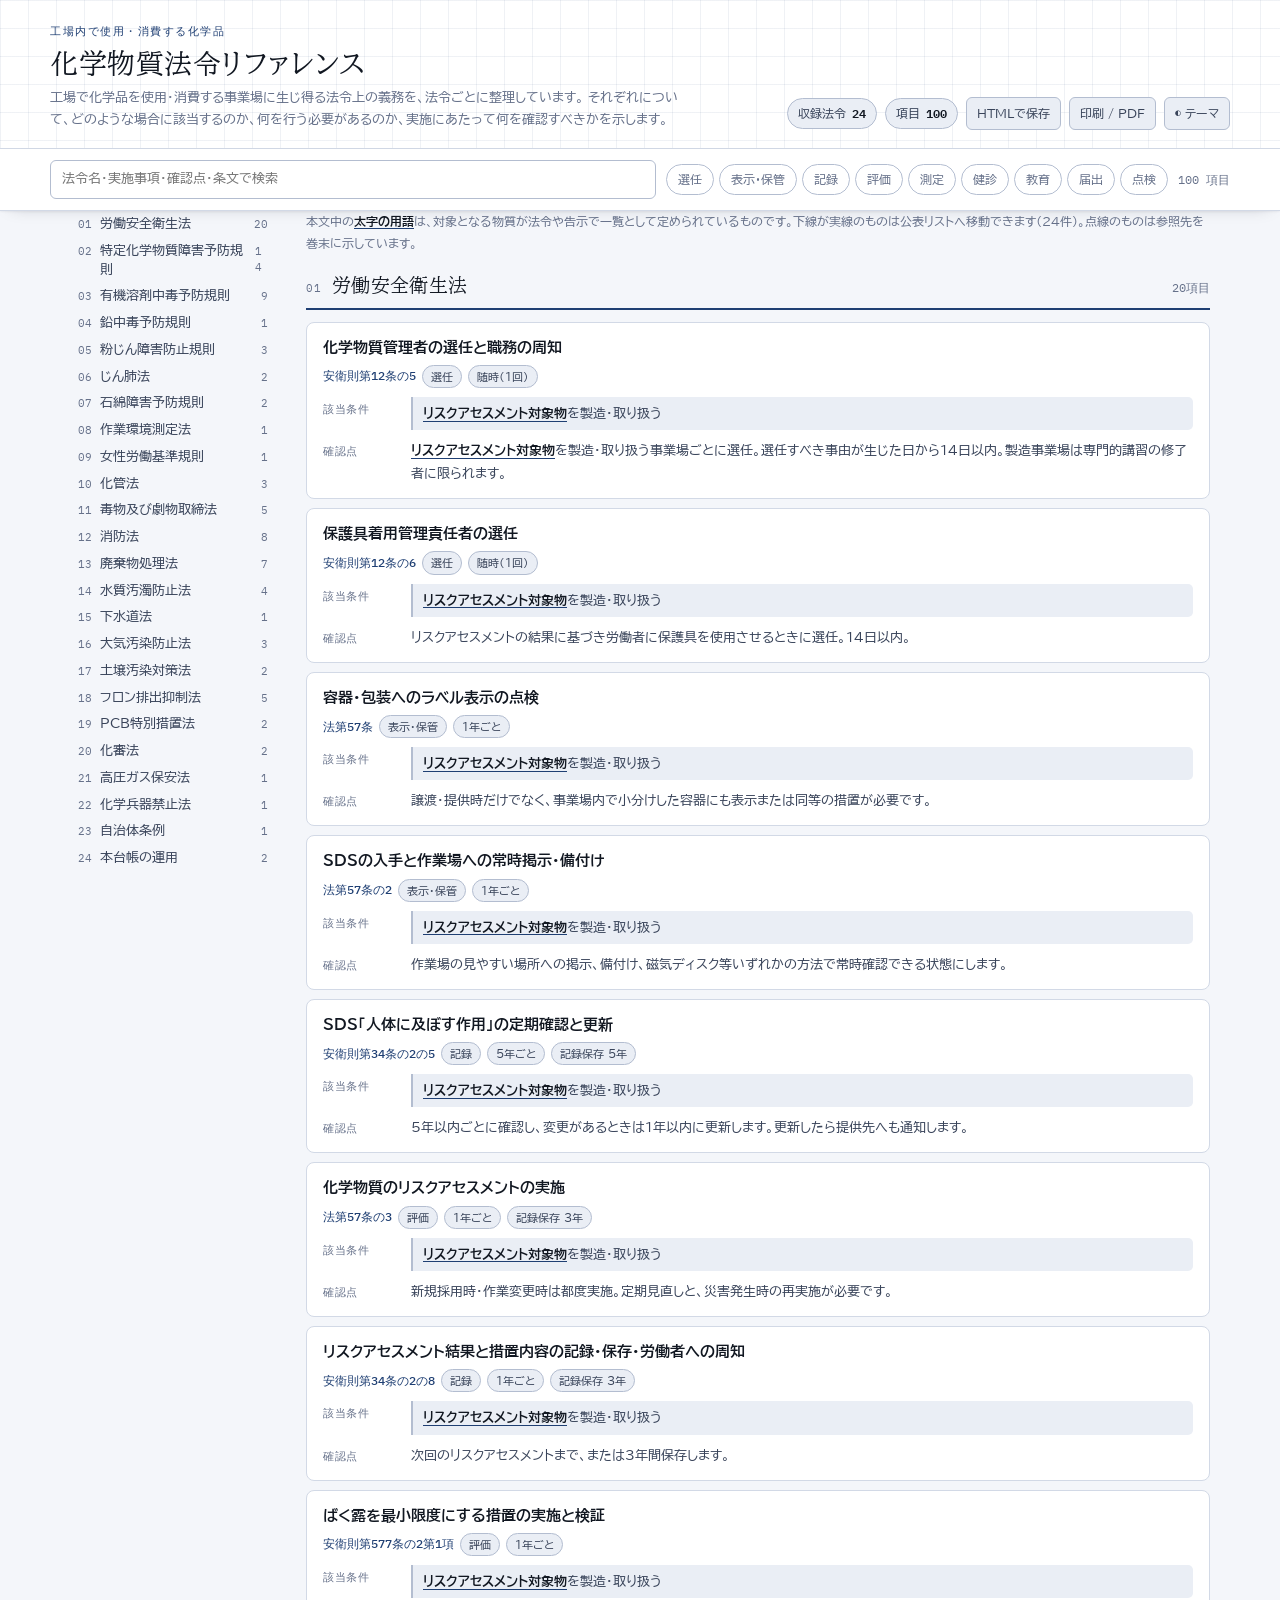
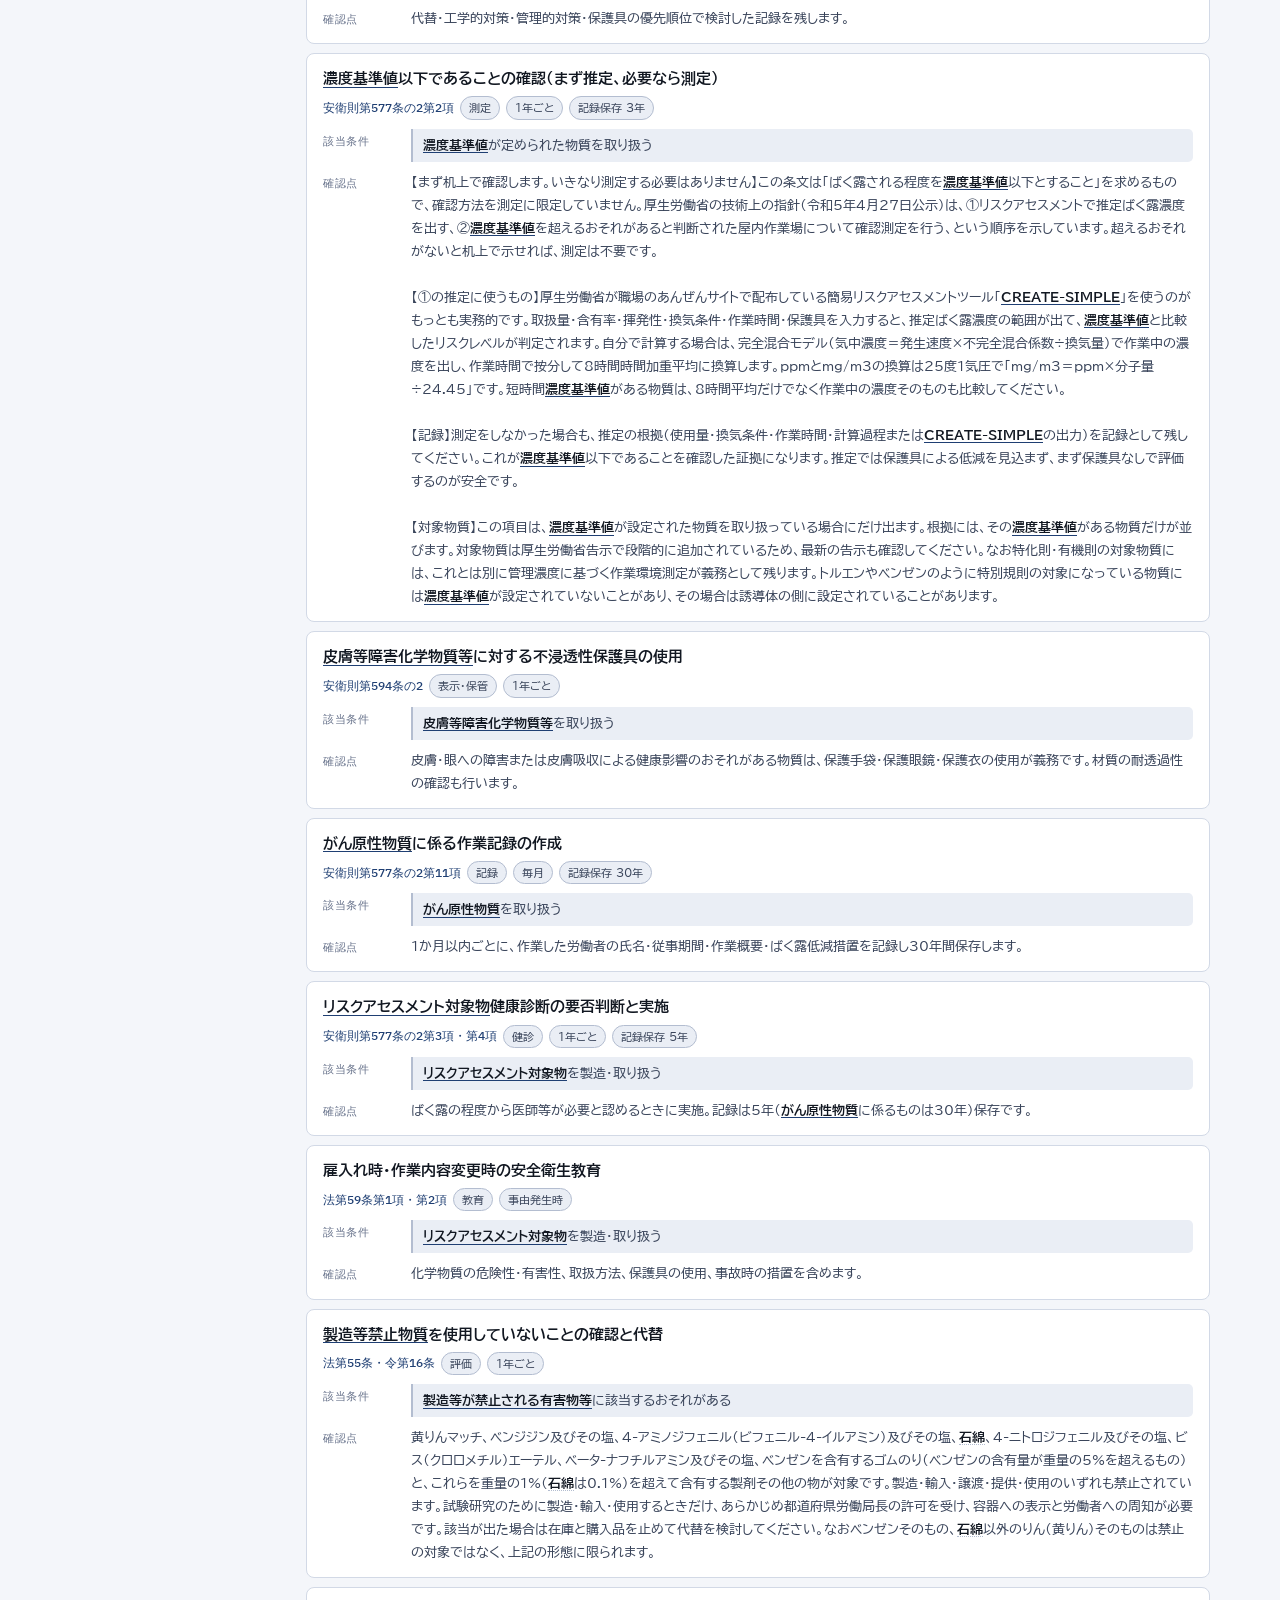
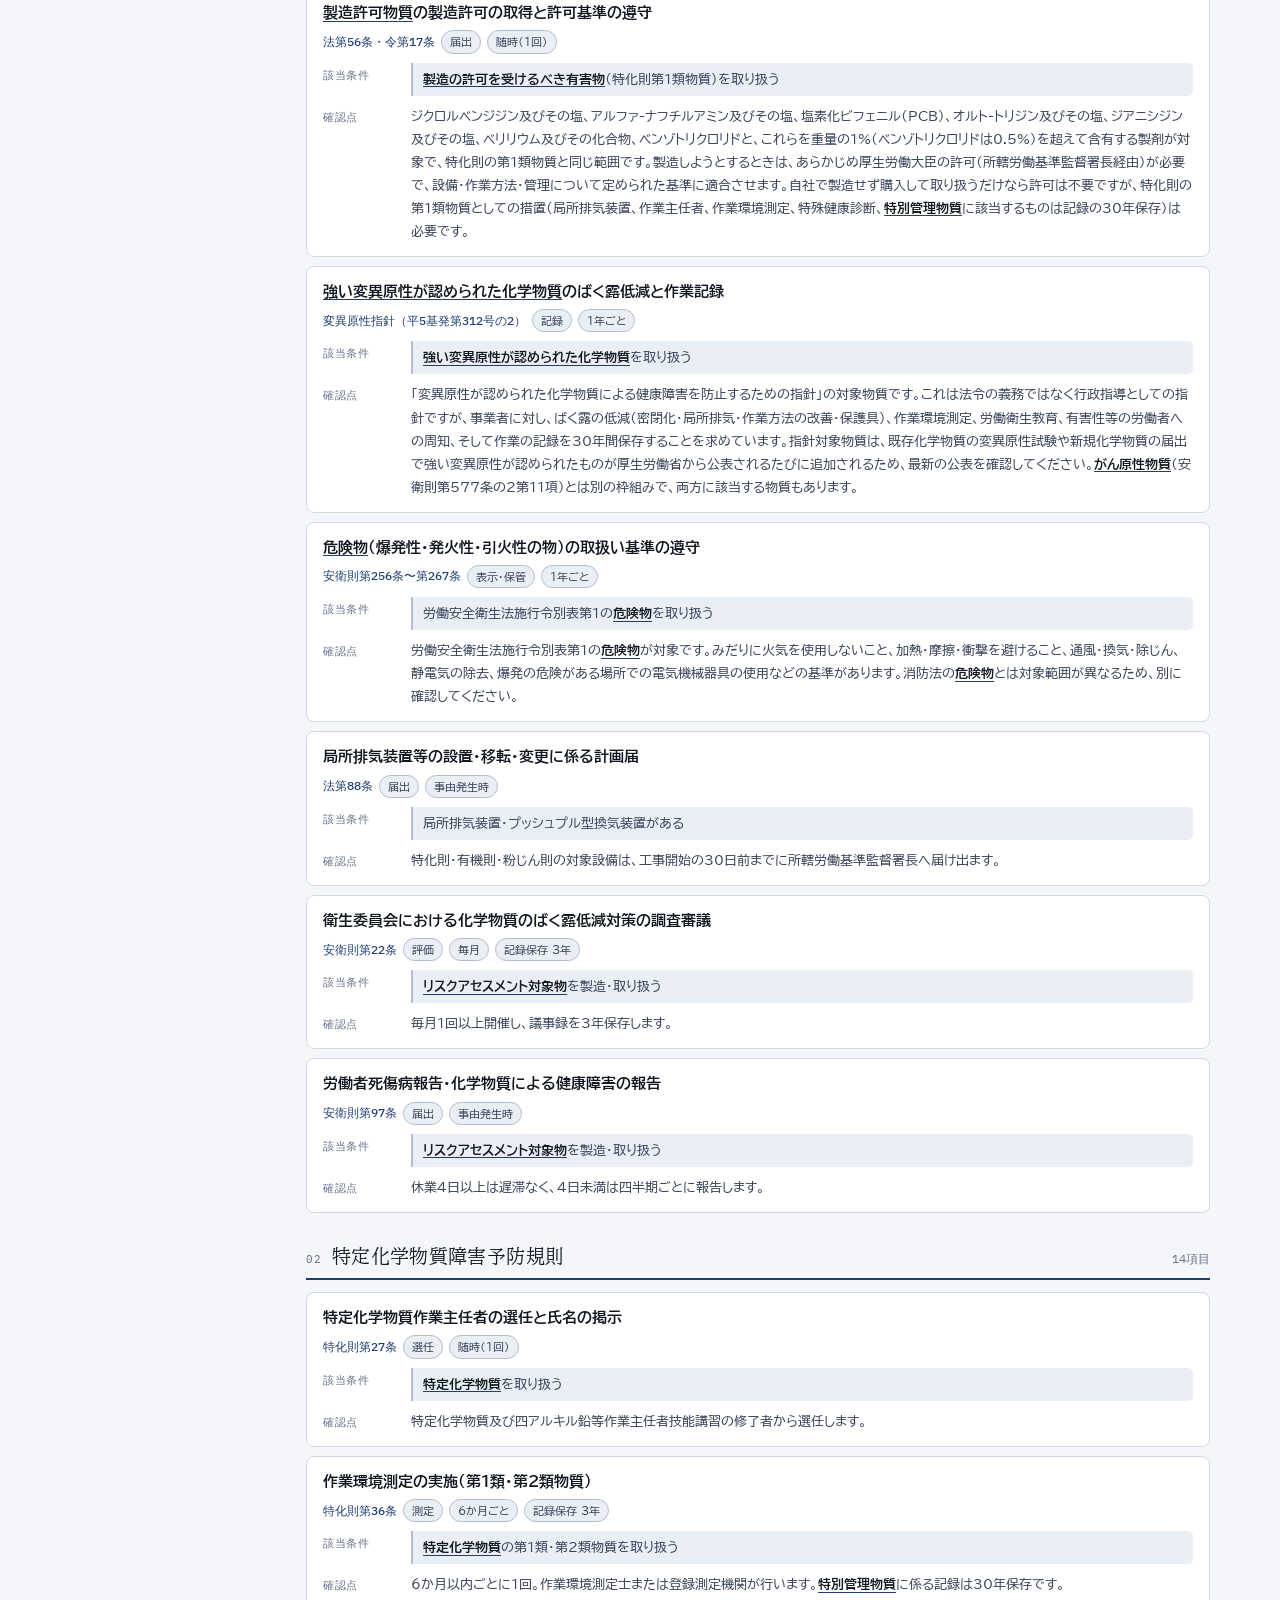
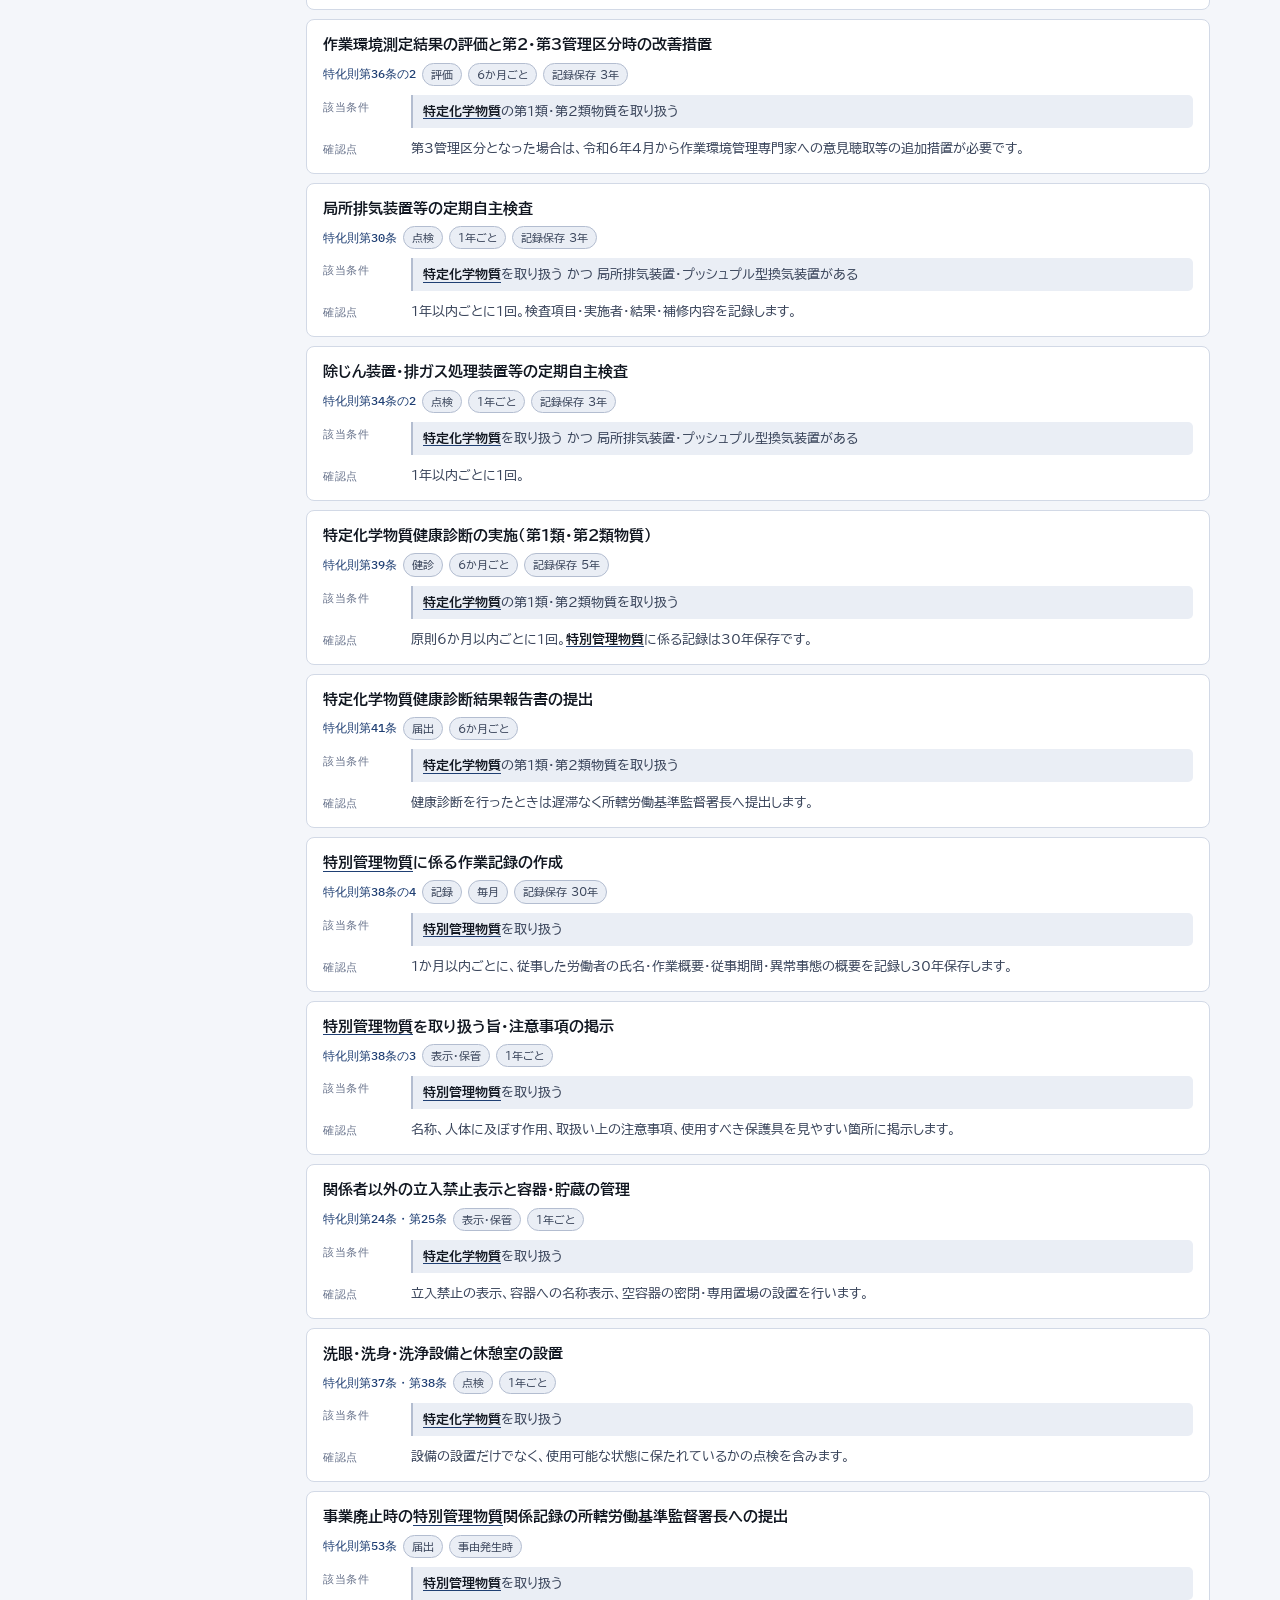
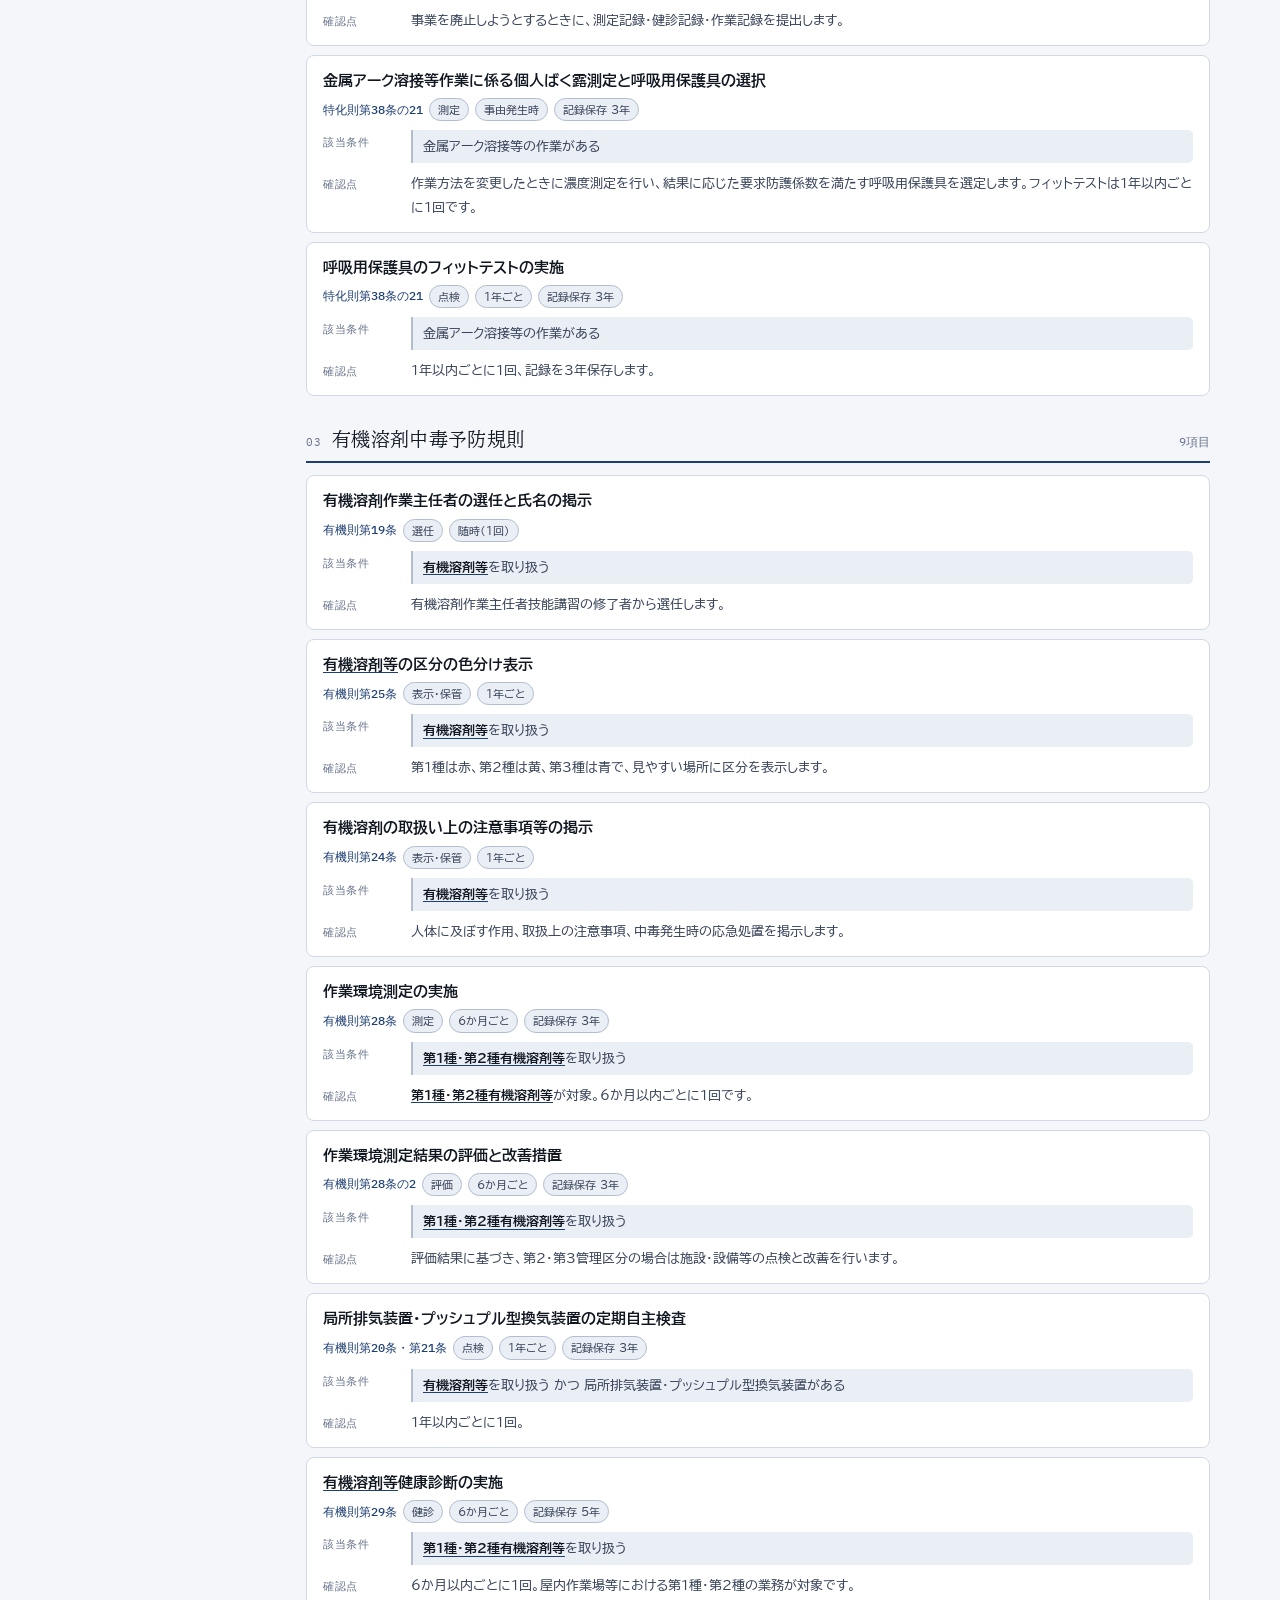
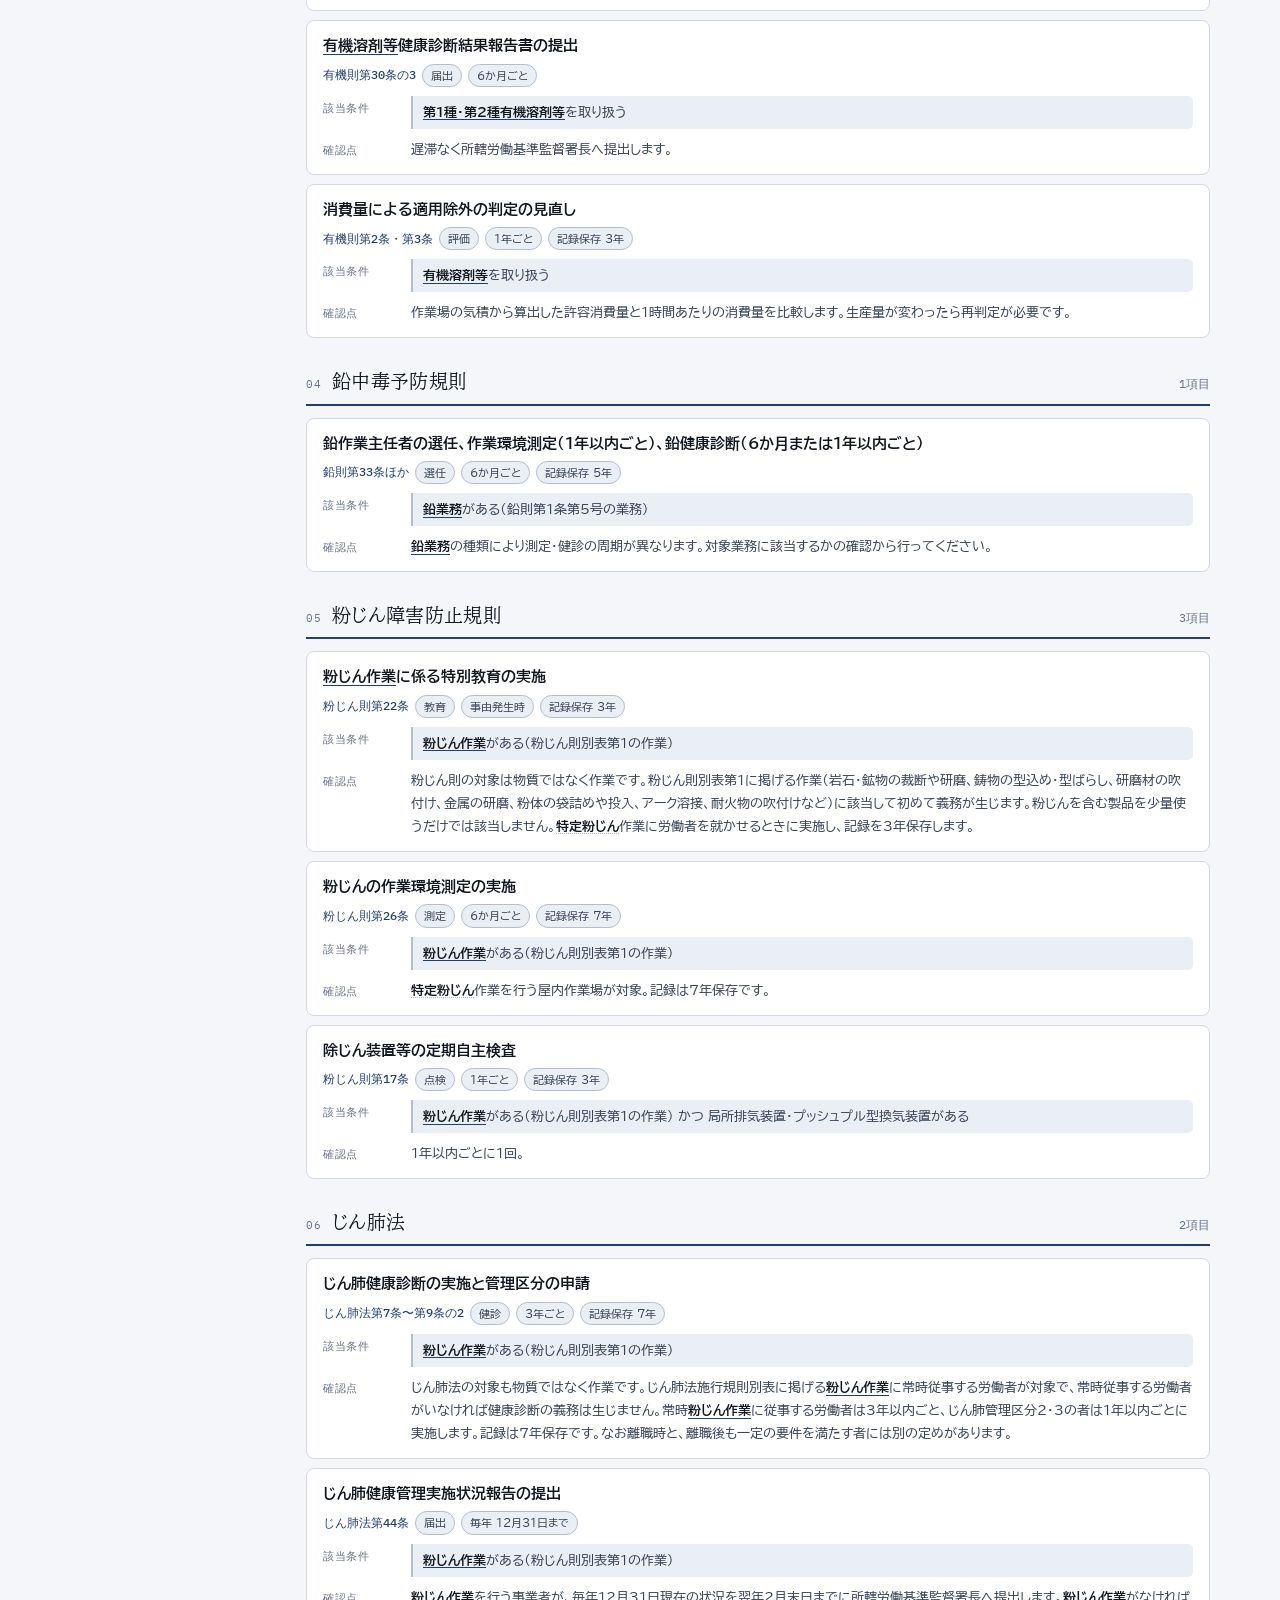
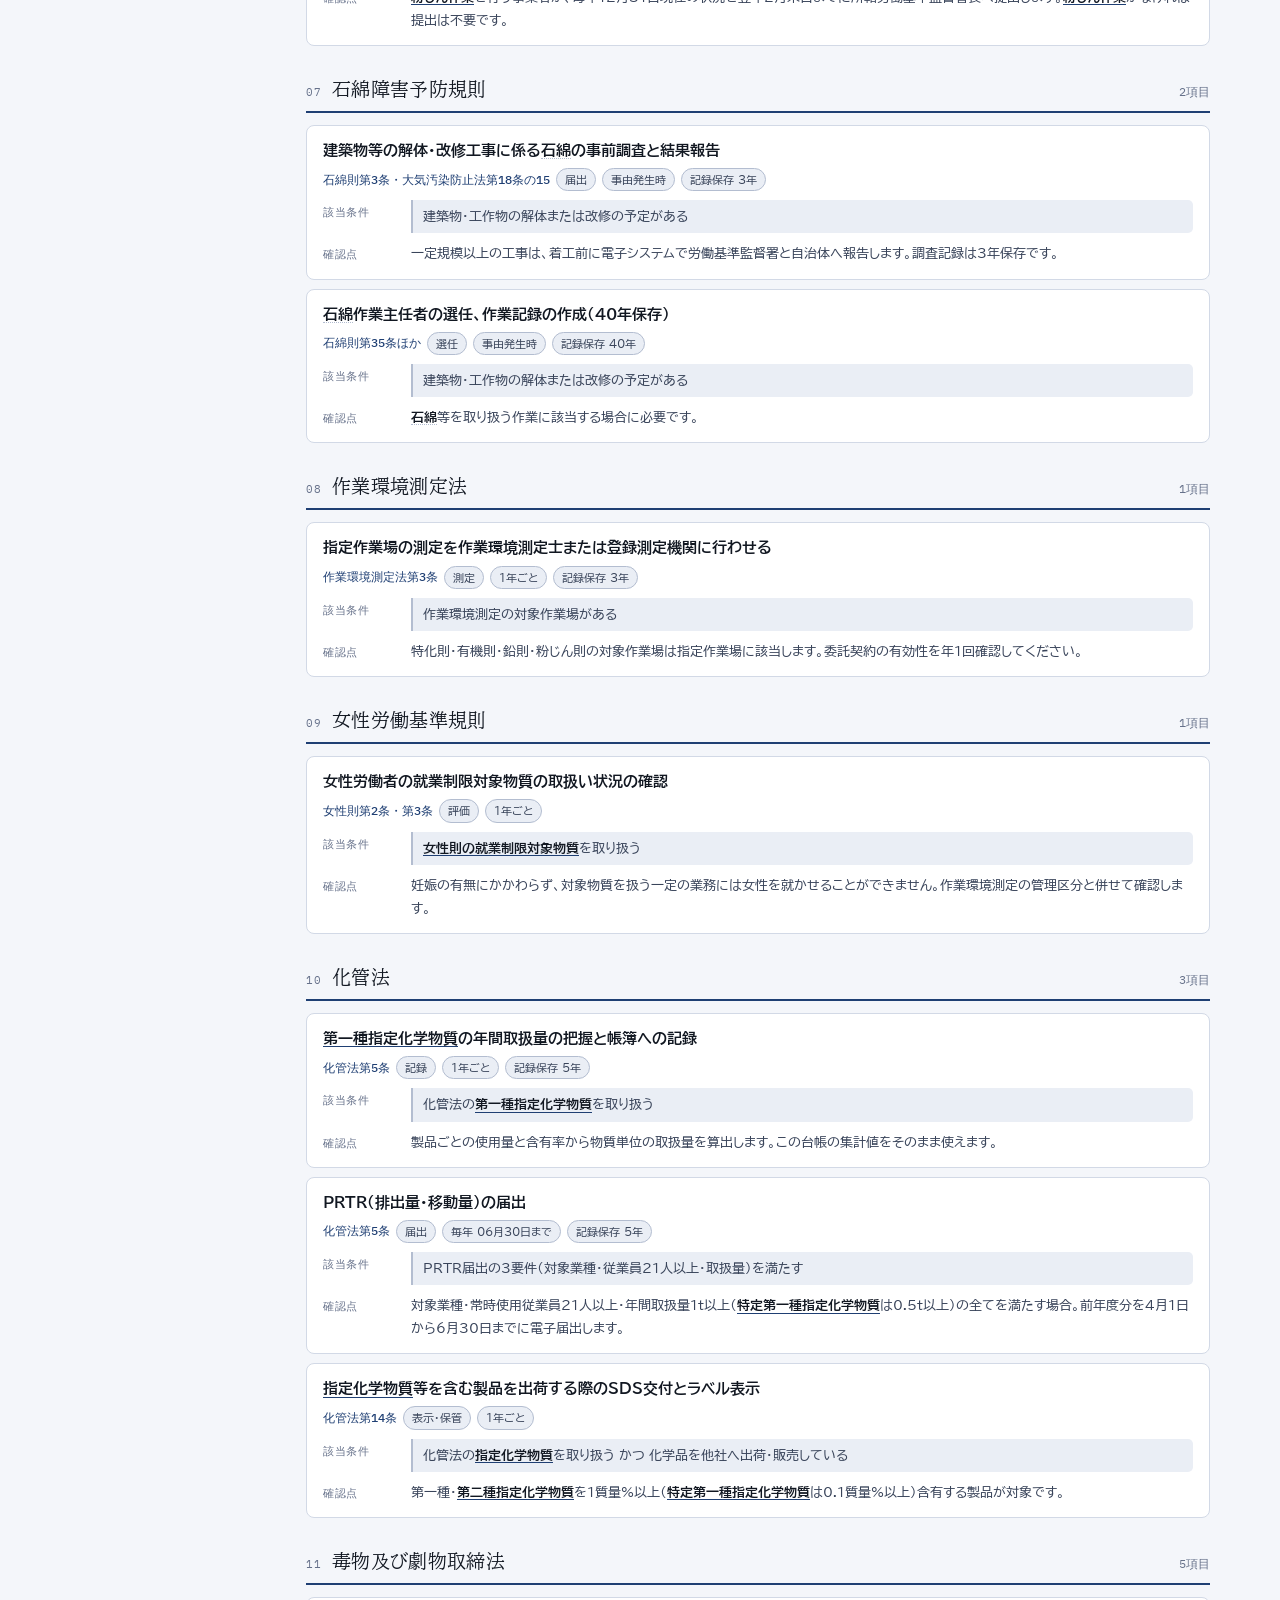
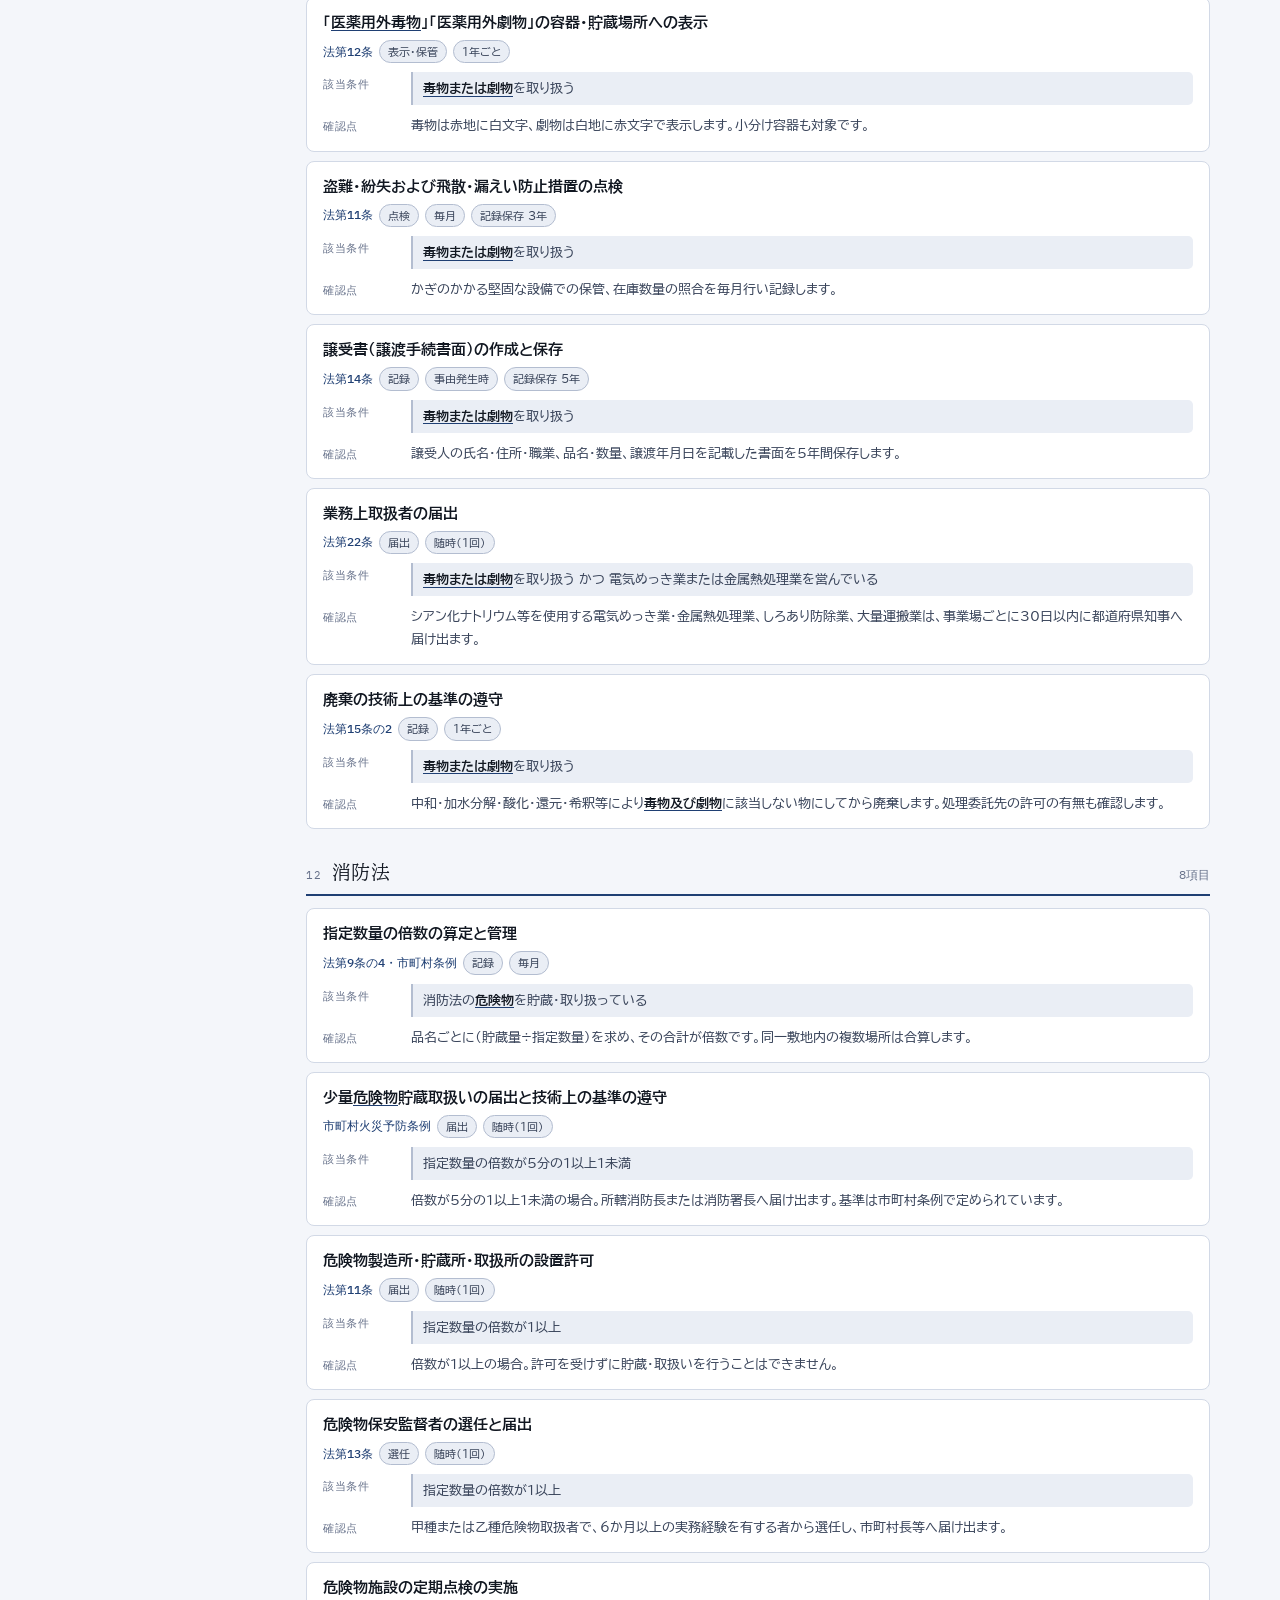
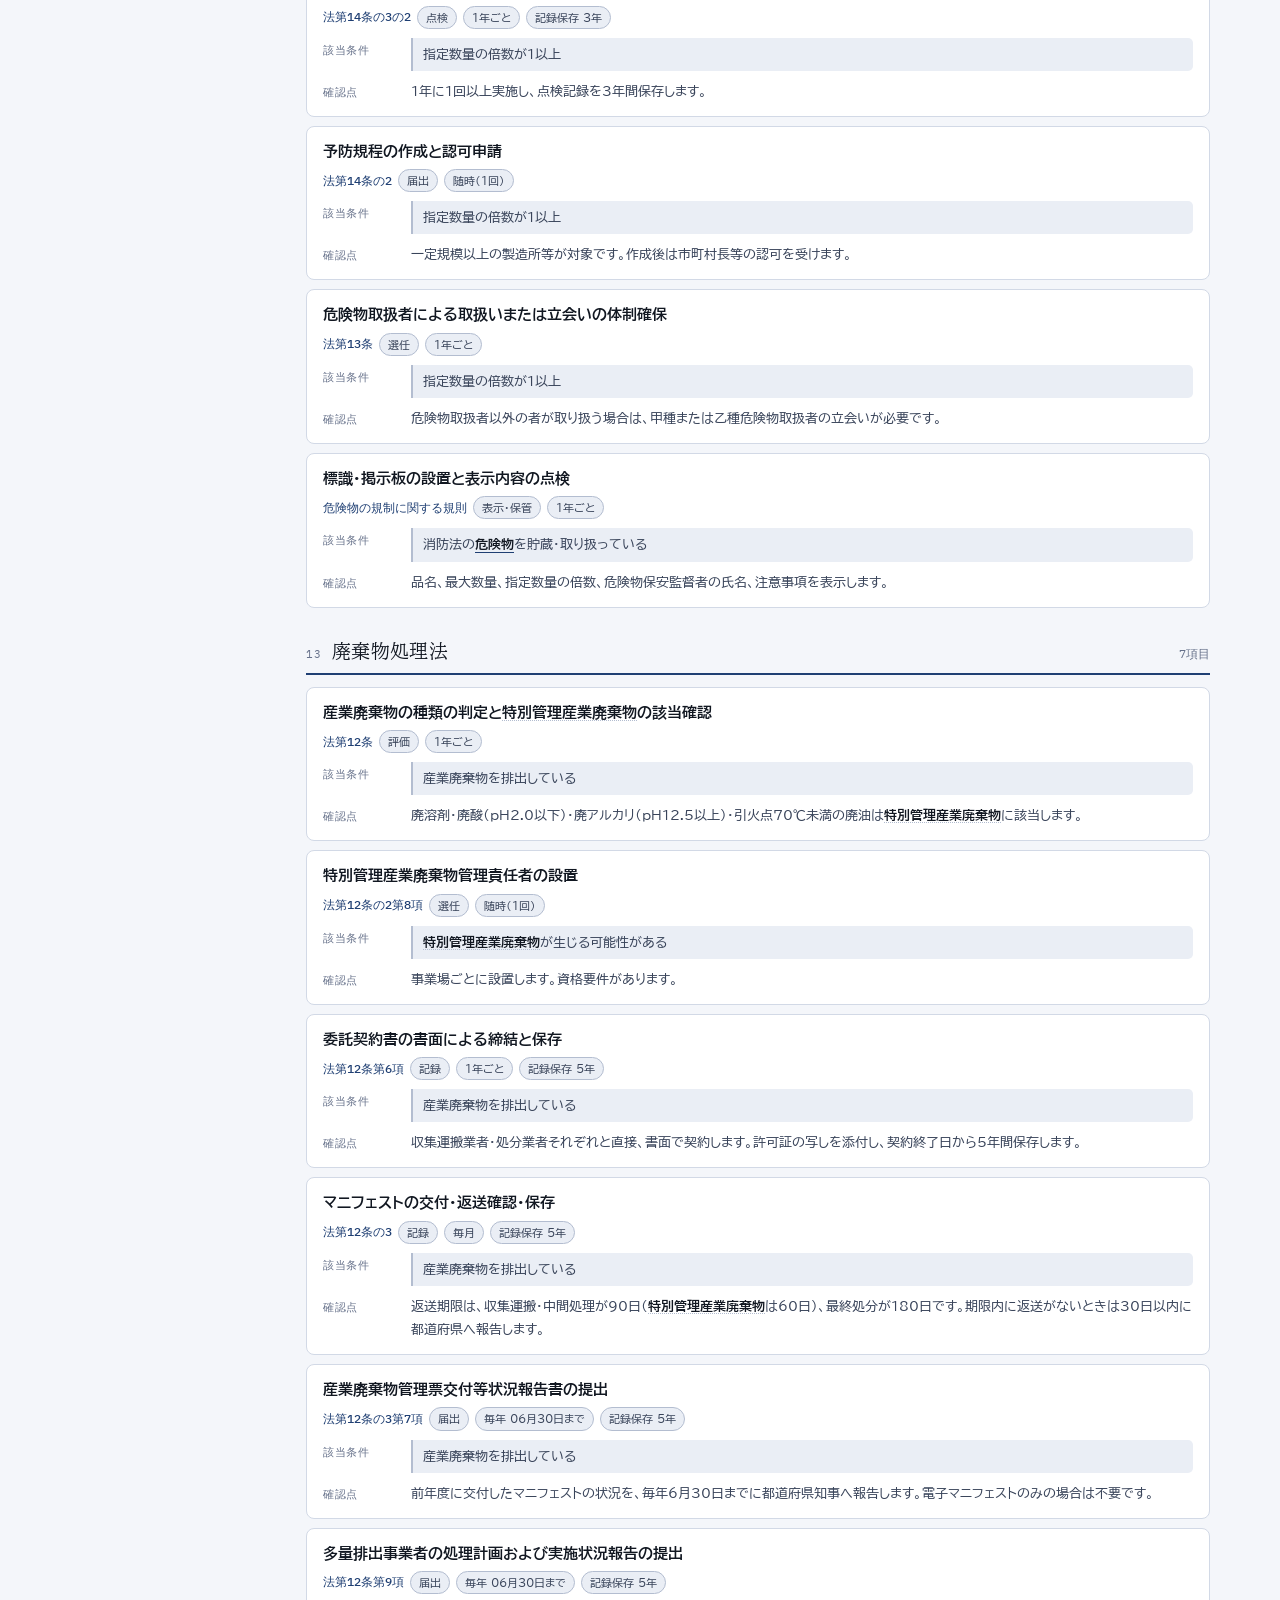
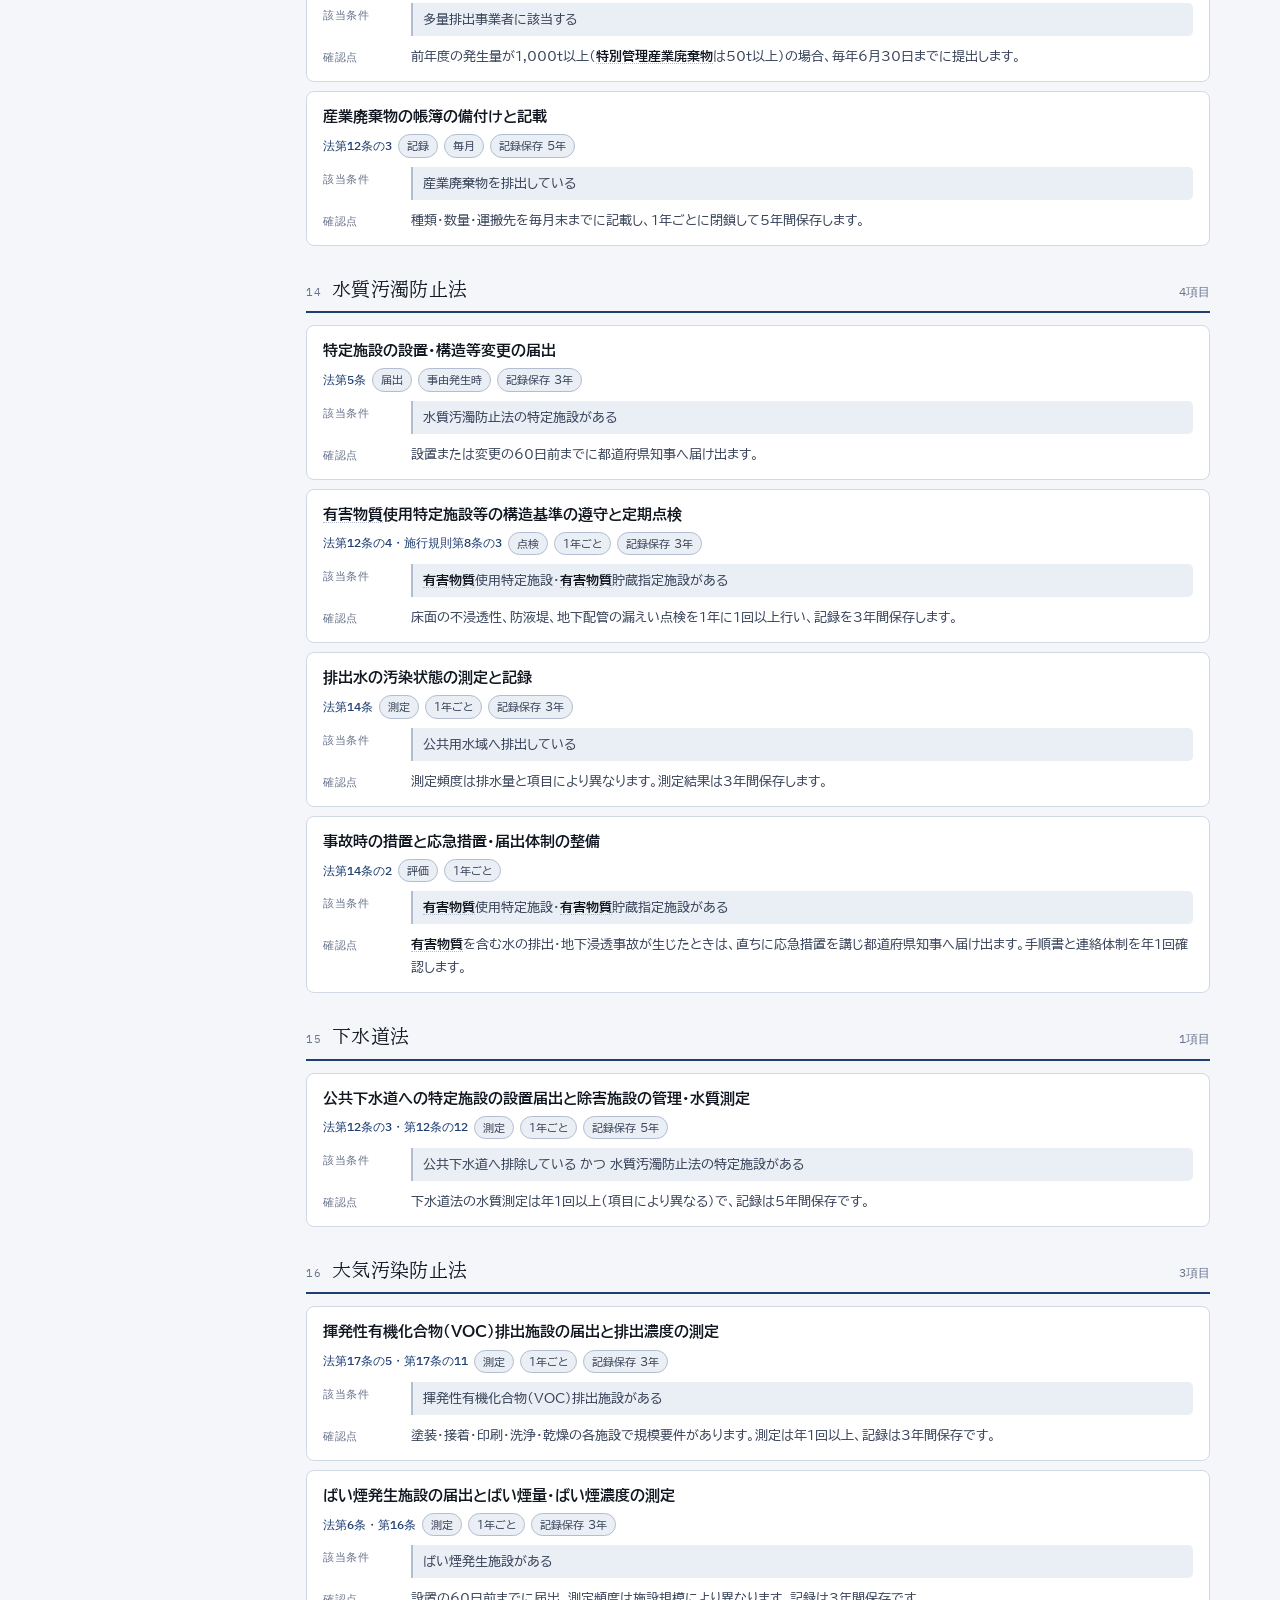
==== commit 47ccf33c: "横展開点検：判定条件の過不足を4件直した じん肺法と同じく、対象の決まり方と発火条件が食い違っている箇所を 100項目すべてについて点検し、次の4件を直した。  1. 作業環境測定法（SAK-01）の" ====
--- a/chem-checklist.html
+++ b/chem-checklist.html
@@ -197,7 +197,7 @@
 
 <script>
 "use strict";
-const DATA = {"laws": ["労働安全衛生法", "特定化学物質障害予防規則", "有機溶剤中毒予防規則", "鉛中毒予防規則", "粉じん障害防止規則", "じん肺法", "石綿障害予防規則", "作業環境測定法", "女性労働基準規則", "化管法", "毒物及び劇物取締法", "消防法", "廃棄物処理法", "水質汚濁防止法", "下水道法", "大気汚染防止法", "土壌汚染対策法", "フロン排出抑制法", "PCB特別措置法", "化審法", "高圧ガス保安法", "化学兵器禁止法", "自治体条例", "本台帳の運用"], "cats": ["選任", "表示・保管", "記録", "評価", "測定", "健診", "教育", "届出", "点検"], "items": [{"law": "労働安全衛生法", "art": "安衛則第12条の5", "cat": "選任", "cyc": "随時（1回）", "keep": "", "title": "化学物質管理者の選任と職務の周知", "cond": "リスクアセスメント対象物を製造・取り扱う", "memo": "リスクアセスメント対象物を製造・取り扱う事業場ごとに選任。選任すべき事由が生じた日から14日以内。製造事業場は専門的講習の修了者に限られます。", "titleH": "化学物質管理者の選任と職務の周知", "condH": "<a class=\"term\" href=\"https://anzeninfo.mhlw.go.jp/anzen_pg/GHS_MSD_FND.aspx\" target=\"_blank\" rel=\"noopener noreferrer\" title=\"労働安全衛生法 表示・通知対象物質\">リスクアセスメント対象物</a>を製造・取り扱う", "memoH": "<a class=\"term\" href=\"https://anzeninfo.mhlw.go.jp/anzen_pg/GHS_MSD_FND.aspx\" target=\"_blank\" rel=\"noopener noreferrer\" title=\"労働安全衛生法 表示・通知対象物質\">リスクアセスメント対象物</a>を製造・取り扱う事業場ごとに選任。選任すべき事由が生じた日から14日以内。製造事業場は専門的講習の修了者に限られます。"}, {"law": "労働安全衛生法", "art": "安衛則第12条の6", "cat": "選任", "cyc": "随時（1回）", "keep": "", "title": "保護具着用管理責任者の選任", "cond": "リスクアセスメント対象物を製造・取り扱う", "memo": "リスクアセスメントの結果に基づき労働者に保護具を使用させるときに選任。14日以内。", "titleH": "保護具着用管理責任者の選任", "condH": "<a class=\"term\" href=\"https://anzeninfo.mhlw.go.jp/anzen_pg/GHS_MSD_FND.aspx\" target=\"_blank\" rel=\"noopener noreferrer\" title=\"労働安全衛生法 表示・通知対象物質\">リスクアセスメント対象物</a>を製造・取り扱う", "memoH": "リスクアセスメントの結果に基づき労働者に保護具を使用させるときに選任。14日以内。"}, {"law": "労働安全衛生法", "art": "法第57条", "cat": "表示・保管", "cyc": "1年ごと", "keep": "", "title": "容器・包装へのラベル表示の点検", "cond": "リスクアセスメント対象物を製造・取り扱う", "memo": "譲渡・提供時だけでなく、事業場内で小分けした容器にも表示または同等の措置が必要です。", "titleH": "容器・包装へのラベル表示の点検", "condH": "<a class=\"term\" href=\"https://anzeninfo.mhlw.go.jp/anzen_pg/GHS_MSD_FND.aspx\" target=\"_blank\" rel=\"noopener noreferrer\" title=\"労働安全衛生法 表示・通知対象物質\">リスクアセスメント対象物</a>を製造・取り扱う", "memoH": "譲渡・提供時だけでなく、事業場内で小分けした容器にも表示または同等の措置が必要です。"}, {"law": "労働安全衛生法", "art": "法第57条の2", "cat": "表示・保管", "cyc": "1年ごと", "keep": "", "title": "SDSの入手と作業場への常時掲示・備付け", "cond": "リスクアセスメント対象物を製造・取り扱う", "memo": "作業場の見やすい場所への掲示、備付け、磁気ディスク等いずれかの方法で常時確認できる状態にします。", "titleH": "SDSの入手と作業場への常時掲示・備付け", "condH": "<a class=\"term\" href=\"https://anzeninfo.mhlw.go.jp/anzen_pg/GHS_MSD_FND.aspx\" target=\"_blank\" rel=\"noopener noreferrer\" title=\"労働安全衛生法 表示・通知対象物質\">リスクアセスメント対象物</a>を製造・取り扱う", "memoH": "作業場の見やすい場所への掲示、備付け、磁気ディスク等いずれかの方法で常時確認できる状態にします。"}, {"law": "労働安全衛生法", "art": "安衛則第34条の2の5", "cat": "記録", "cyc": "5年ごと", "keep": "5年", "title": "SDS「人体に及ぼす作用」の定期確認と更新", "cond": "リスクアセスメント対象物を製造・取り扱う", "memo": "5年以内ごとに確認し、変更があるときは1年以内に更新します。更新したら提供先へも通知します。", "titleH": "SDS「人体に及ぼす作用」の定期確認と更新", "condH": "<a class=\"term\" href=\"https://anzeninfo.mhlw.go.jp/anzen_pg/GHS_MSD_FND.aspx\" target=\"_blank\" rel=\"noopener noreferrer\" title=\"労働安全衛生法 表示・通知対象物質\">リスクアセスメント対象物</a>を製造・取り扱う", "memoH": "5年以内ごとに確認し、変更があるときは1年以内に更新します。更新したら提供先へも通知します。"}, {"law": "労働安全衛生法", "art": "法第57条の3", "cat": "評価", "cyc": "1年ごと", "keep": "3年", "title": "化学物質のリスクアセスメントの実施", "cond": "リスクアセスメント対象物を製造・取り扱う", "memo": "新規採用時・作業変更時は都度実施。定期見直しと、災害発生時の再実施が必要です。", "titleH": "化学物質のリスクアセスメントの実施", "condH": "<a class=\"term\" href=\"https://anzeninfo.mhlw.go.jp/anzen_pg/GHS_MSD_FND.aspx\" target=\"_blank\" rel=\"noopener noreferrer\" title=\"労働安全衛生法 表示・通知対象物質\">リスクアセスメント対象物</a>を製造・取り扱う", "memoH": "新規採用時・作業変更時は都度実施。定期見直しと、災害発生時の再実施が必要です。"}, {"law": "労働安全衛生法", "art": "安衛則第34条の2の8", "cat": "記録", "cyc": "1年ごと", "keep": "3年", "title": "リスクアセスメント結果と措置内容の記録・保存・労働者への周知", "cond": "リスクアセスメント対象物を製造・取り扱う", "memo": "次回のリスクアセスメントまで、または3年間保存します。", "titleH": "リスクアセスメント結果と措置内容の記録・保存・労働者への周知", "condH": "<a class=\"term\" href=\"https://anzeninfo.mhlw.go.jp/anzen_pg/GHS_MSD_FND.aspx\" target=\"_blank\" rel=\"noopener noreferrer\" title=\"労働安全衛生法 表示・通知対象物質\">リスクアセスメント対象物</a>を製造・取り扱う", "memoH": "次回のリスクアセスメントまで、または3年間保存します。"}, {"law": "労働安全衛生法", "art": "安衛則第577条の2第1項", "cat": "評価", "cyc": "1年ごと", "keep": "", "title": "ばく露を最小限度にする措置の実施と検証", "cond": "リスクアセスメント対象物を製造・取り扱う", "memo": "代替・工学的対策・管理的対策・保護具の優先順位で検討した記録を残します。", "titleH": "ばく露を最小限度にする措置の実施と検証", "condH": "<a class=\"term\" href=\"https://anzeninfo.mhlw.go.jp/anzen_pg/GHS_MSD_FND.aspx\" target=\"_blank\" rel=\"noopener noreferrer\" title=\"労働安全衛生法 表示・通知対象物質\">リスクアセスメント対象物</a>を製造・取り扱う", "memoH": "代替・工学的対策・管理的対策・保護具の優先順位で検討した記録を残します。"}, {"law": "労働安全衛生法", "art": "安衛則第577条の2第2項", "cat": "測定", "cyc": "1年ごと", "keep": "3年", "title": "濃度基準値以下であることの確認（まず推定、必要なら測定）", "cond": "濃度基準値が定められた物質を取り扱う", "memo": "【まず机上で確認します。いきなり測定する必要はありません】この条文は「ばく露される程度を濃度基準値以下とすること」を求めるもので、確認方法を測定に限定していません。厚生労働省の技術上の指針（令和5年4月27日公示）は、①リスクアセスメントで推定ばく露濃度を出す、②濃度基準値を超えるおそれがあると判断された屋内作業場について確認測定を行う、という順序を示しています。超えるおそれがないと机上で示せれば、測定は不要です。\n\n【①の推定に使うもの】厚生労働省が職場のあんぜんサイトで配布している簡易リスクアセスメントツール「CREATE-SIMPLE」を使うのがもっとも実務的です。取扱量・含有率・揮発性・換気条件・作業時間・保護具を入力すると、推定ばく露濃度の範囲が出て、濃度基準値と比較したリスクレベルが判定されます。自分で計算する場合は、完全混合モデル（気中濃度＝発生速度×不完全混合係数÷換気量）で作業中の濃度を出し、作業時間で按分して8時間時間加重平均に換算します。ppmとmg/m3の換算は25度1気圧で「mg/m3＝ppm×分子量÷24.45」です。短時間濃度基準値がある物質は、8時間平均だけでなく作業中の濃度そのものも比較してください。\n\n【記録】測定をしなかった場合も、推定の根拠（使用量・換気条件・作業時間・計算過程またはCREATE-SIMPLEの出力）を記録として残してください。これが濃度基準値以下であることを確認した証拠になります。推定では保護具による低減を見込まず、まず保護具なしで評価するのが安全です。\n\n【対象物質】この項目は、濃度基準値が設定された物質を取り扱っている場合にだけ出ます。根拠には、その濃度基準値がある物質だけが並びます。対象物質は厚生労働省告示で段階的に追加されているため、最新の告示も確認してください。なお特化則・有機則の対象物質には、これとは別に管理濃度に基づく作業環境測定が義務として残ります。トルエンやベンゼンのように特別規則の対象になっている物質には濃度基準値が設定されていないことがあり、その場合は誘導体の側に設定されていることがあります。", "titleH": "<a class=\"term\" href=\"https://anzeninfo.mhlw.go.jp/user/anzen/kag/ankgc11.html\" target=\"_blank\" rel=\"noopener noreferrer\" title=\"濃度基準値等\">濃度基準値</a>以下であることの確認（まず推定、必要なら測定）", "condH": "<a class=\"term\" href=\"https://anzeninfo.mhlw.go.jp/user/anzen/kag/ankgc11.html\" target=\"_blank\" rel=\"noopener noreferrer\" title=\"濃度基準値等\">濃度基準値</a>が定められた物質を取り扱う", "memoH": "【まず机上で確認します。いきなり測定する必要はありません】この条文は「ばく露される程度を<a class=\"term\" href=\"https://anzeninfo.mhlw.go.jp/user/anzen/kag/ankgc11.html\" target=\"_blank\" rel=\"noopener noreferrer\" title=\"濃度基準値等\">濃度基準値</a>以下とすること」を求めるもので、確認方法を測定に限定していません。厚生労働省の技術上の指針（令和5年4月27日公示）は、①リスクアセスメントで推定ばく露濃度を出す、②<a class=\"term\" href=\"https://anzeninfo.mhlw.go.jp/user/anzen/kag/ankgc11.html\" target=\"_blank\" rel=\"noopener noreferrer\" title=\"濃度基準値等\">濃度基準値</a>を超えるおそれがあると判断された屋内作業場について確認測定を行う、という順序を示しています。超えるおそれがないと机上で示せれば、測定は不要です。\n\n【①の推定に使うもの】厚生労働省が職場のあんぜんサイトで配布している簡易リスクアセスメントツール「<a class=\"term\" href=\"https://anzeninfo.mhlw.go.jp/user/anzen/kag/kagaku_index.html\" target=\"_blank\" rel=\"noopener noreferrer\" title=\"厚生労働省の簡易リスクアセスメントツール\">CREATE-SIMPLE</a>」を使うのがもっとも実務的です。取扱量・含有率・揮発性・換気条件・作業時間・保護具を入力すると、推定ばく露濃度の範囲が出て、<a class=\"term\" href=\"https://anzeninfo.mhlw.go.jp/user/anzen/kag/ankgc11.html\" target=\"_blank\" rel=\"noopener noreferrer\" title=\"濃度基準値等\">濃度基準値</a>と比較したリスクレベルが判定されます。自分で計算する場合は、完全混合モデル（気中濃度＝発生速度×不完全混合係数÷換気量）で作業中の濃度を出し、作業時間で按分して8時間時間加重平均に換算します。ppmとmg/m3の換算は25度1気圧で「mg/m3＝ppm×分子量÷24.45」です。短時間<a class=\"term\" href=\"https://anzeninfo.mhlw.go.jp/user/anzen/kag/ankgc11.html\" target=\"_blank\" rel=\"noopener noreferrer\" title=\"濃度基準値等\">濃度基準値</a>がある物質は、8時間平均だけでなく作業中の濃度そのものも比較してください。\n\n【記録】測定をしなかった場合も、推定の根拠（使用量・換気条件・作業時間・計算過程または<a class=\"term\" href=\"https://anzeninfo.mhlw.go.jp/user/anzen/kag/kagaku_index.html\" target=\"_blank\" rel=\"noopener noreferrer\" title=\"厚生労働省の簡易リスクアセスメントツール\">CREATE-SIMPLE</a>の出力）を記録として残してください。これが<a class=\"term\" href=\"https://anzeninfo.mhlw.go.jp/user/anzen/kag/ankgc11.html\" target=\"_blank\" rel=\"noopener noreferrer\" title=\"濃度基準値等\">濃度基準値</a>以下であることを確認した証拠になります。推定では保護具による低減を見込まず、まず保護具なしで評価するのが安全です。\n\n【対象物質】この項目は、<a class=\"term\" href=\"https://anzeninfo.mhlw.go.jp/user/anzen/kag/ankgc11.html\" target=\"_blank\" rel=\"noopener noreferrer\" title=\"濃度基準値等\">濃度基準値</a>が設定された物質を取り扱っている場合にだけ出ます。根拠には、その<a class=\"term\" href=\"https://anzeninfo.mhlw.go.jp/user/anzen/kag/ankgc11.html\" target=\"_blank\" rel=\"noopener noreferrer\" title=\"濃度基準値等\">濃度基準値</a>がある物質だけが並びます。対象物質は厚生労働省告示で段階的に追加されているため、最新の告示も確認してください。なお特化則・有機則の対象物質には、これとは別に管理濃度に基づく作業環境測定が義務として残ります。トルエンやベンゼンのように特別規則の対象になっている物質には<a class=\"term\" href=\"https://anzeninfo.mhlw.go.jp/user/anzen/kag/ankgc11.html\" target=\"_blank\" rel=\"noopener noreferrer\" title=\"濃度基準値等\">濃度基準値</a>が設定されていないことがあり、その場合は誘導体の側に設定されていることがあります。"}, {"law": "労働安全衛生法", "art": "安衛則第594条の2", "cat": "表示・保管", "cyc": "1年ごと", "keep": "", "title": "皮膚等障害化学物質等に対する不浸透性保護具の使用", "cond": "皮膚等障害化学物質等を取り扱う", "memo": "皮膚・眼への障害または皮膚吸収による健康影響のおそれがある物質は、保護手袋・保護眼鏡・保護衣の使用が義務です。材質の耐透過性の確認も行います。", "titleH": "<a class=\"term\" href=\"https://anzeninfo.mhlw.go.jp/user/anzen/kag/ankgc13.html\" target=\"_blank\" rel=\"noopener noreferrer\" title=\"皮膚等障害化学物質\">皮膚等障害化学物質等</a>に対する不浸透性保護具の使用", "condH": "<a class=\"term\" href=\"https://anzeninfo.mhlw.go.jp/user/anzen/kag/ankgc13.html\" target=\"_blank\" rel=\"noopener noreferrer\" title=\"皮膚等障害化学物質\">皮膚等障害化学物質等</a>を取り扱う", "memoH": "皮膚・眼への障害または皮膚吸収による健康影響のおそれがある物質は、保護手袋・保護眼鏡・保護衣の使用が義務です。材質の耐透過性の確認も行います。"}, {"law": "労働安全衛生法", "art": "安衛則第577条の2第11項", "cat": "記録", "cyc": "毎月", "keep": "30年", "title": "がん原性物質に係る作業記録の作成", "cond": "がん原性物質を取り扱う", "memo": "1か月以内ごとに、作業した労働者の氏名・従事期間・作業概要・ばく露低減措置を記録し30年間保存します。", "titleH": "<a class=\"term\" href=\"https://anzeninfo.mhlw.go.jp/user/anzen/kag/ankgc12.html\" target=\"_blank\" rel=\"noopener noreferrer\" title=\"がん原性物質\">がん原性物質</a>に係る作業記録の作成", "condH": "<a class=\"term\" href=\"https://anzeninfo.mhlw.go.jp/user/anzen/kag/ankgc12.html\" target=\"_blank\" rel=\"noopener noreferrer\" title=\"がん原性物質\">がん原性物質</a>を取り扱う", "memoH": "1か月以内ごとに、作業した労働者の氏名・従事期間・作業概要・ばく露低減措置を記録し30年間保存します。"}, {"law": "労働安全衛生法", "art": "安衛則第577条の2第3項・第4項", "cat": "健診", "cyc": "1年ごと", "keep": "5年", "title": "リスクアセスメント対象物健康診断の要否判断と実施", "cond": "リスクアセスメント対象物を製造・取り扱う", "memo": "ばく露の程度から医師等が必要と認めるときに実施。記録は5年（がん原性物質に係るものは30年）保存です。", "titleH": "<a class=\"term\" href=\"https://anzeninfo.mhlw.go.jp/anzen_pg/GHS_MSD_FND.aspx\" target=\"_blank\" rel=\"noopener noreferrer\" title=\"労働安全衛生法 表示・通知対象物質\">リスクアセスメント対象物</a>健康診断の要否判断と実施", "condH": "<a class=\"term\" href=\"https://anzeninfo.mhlw.go.jp/anzen_pg/GHS_MSD_FND.aspx\" target=\"_blank\" rel=\"noopener noreferrer\" title=\"労働安全衛生法 表示・通知対象物質\">リスクアセスメント対象物</a>を製造・取り扱う", "memoH": "ばく露の程度から医師等が必要と認めるときに実施。記録は5年（<a class=\"term\" href=\"https://anzeninfo.mhlw.go.jp/user/anzen/kag/ankgc12.html\" target=\"_blank\" rel=\"noopener noreferrer\" title=\"がん原性物質\">がん原性物質</a>に係るものは30年）保存です。"}, {"law": "労働安全衛生法", "art": "法第59条第1項・第2項", "cat": "教育", "cyc": "事由発生時", "keep": "", "title": "雇入れ時・作業内容変更時の安全衛生教育", "cond": "リスクアセスメント対象物を製造・取り扱う", "memo": "化学物質の危険性・有害性、取扱方法、保護具の使用、事故時の措置を含めます。", "titleH": "雇入れ時・作業内容変更時の安全衛生教育", "condH": "<a class=\"term\" href=\"https://anzeninfo.mhlw.go.jp/anzen_pg/GHS_MSD_FND.aspx\" target=\"_blank\" rel=\"noopener noreferrer\" title=\"労働安全衛生法 表示・通知対象物質\">リスクアセスメント対象物</a>を製造・取り扱う", "memoH": "化学物質の危険性・有害性、取扱方法、保護具の使用、事故時の措置を含めます。"}, {"law": "労働安全衛生法", "art": "法第55条・令第16条", "cat": "評価", "cyc": "1年ごと", "keep": "", "title": "製造等禁止物質を使用していないことの確認と代替", "cond": "製造等が禁止される有害物等に該当するおそれがある", "memo": "黄りんマッチ、ベンジジン及びその塩、4-アミノジフェニル（ビフェニル-4-イルアミン）及びその塩、石綿、4-ニトロジフェニル及びその塩、ビス（クロロメチル）エーテル、ベータ-ナフチルアミン及びその塩、ベンゼンを含有するゴムのり（ベンゼンの含有量が重量の5%を超えるもの）と、これらを重量の1%（石綿は0.1%）を超えて含有する製剤その他の物が対象です。製造・輸入・譲渡・提供・使用のいずれも禁止されています。試験研究のために製造・輸入・使用するときだけ、あらかじめ都道府県労働局長の許可を受け、容器への表示と労働者への周知が必要です。該当が出た場合は在庫と購入品を止めて代替を検討してください。なおベンゼンそのもの、石綿以外のりん（黄りん）そのものは禁止の対象ではなく、上記の形態に限られます。", "titleH": "<a class=\"term\" href=\"https://laws.e-gov.go.jp/law/347CO0000000318\" target=\"_blank\" rel=\"noopener noreferrer\" title=\"安衛法施行令 第16条\">製造等禁止物質</a>を使用していないことの確認と代替", "condH": "<a class=\"term\" href=\"https://laws.e-gov.go.jp/law/347CO0000000318\" target=\"_blank\" rel=\"noopener noreferrer\" title=\"安衛法施行令 第16条\">製造等が禁止される有害物等</a>に該当するおそれがある", "memoH": "黄りんマッチ、ベンジジン及びその塩、4-アミノジフェニル（ビフェニル-4-イルアミン）及びその塩、<b class=\"term\">石綿</b>、4-ニトロジフェニル及びその塩、ビス（クロロメチル）エーテル、ベータ-ナフチルアミン及びその塩、ベンゼンを含有するゴムのり（ベンゼンの含有量が重量の5%を超えるもの）と、これらを重量の1%（<b class=\"term\">石綿</b>は0.1%）を超えて含有する製剤その他の物が対象です。製造・輸入・譲渡・提供・使用のいずれも禁止されています。試験研究のために製造・輸入・使用するときだけ、あらかじめ都道府県労働局長の許可を受け、容器への表示と労働者への周知が必要です。該当が出た場合は在庫と購入品を止めて代替を検討してください。なおベンゼンそのもの、<b class=\"term\">石綿</b>以外のりん（黄りん）そのものは禁止の対象ではなく、上記の形態に限られます。"}, {"law": "労働安全衛生法", "art": "法第56条・令第17条", "cat": "届出", "cyc": "随時（1回）", "keep": "", "title": "製造許可物質の製造許可の取得と許可基準の遵守", "cond": "製造の許可を受けるべき有害物（特化則第1類物質）を取り扱う", "memo": "ジクロルベンジジン及びその塩、アルファ-ナフチルアミン及びその塩、塩素化ビフェニル（PCB）、オルト-トリジン及びその塩、ジアニシジン及びその塩、ベリリウム及びその化合物、ベンゾトリクロリドと、これらを重量の1%（ベンゾトリクロリドは0.5%）を超えて含有する製剤が対象で、特化則の第1類物質と同じ範囲です。製造しようとするときは、あらかじめ厚生労働大臣の許可（所轄労働基準監督署長経由）が必要で、設備・作業方法・管理について定められた基準に適合させます。自社で製造せず購入して取り扱うだけなら許可は不要ですが、特化則の第1類物質としての措置（局所排気装置、作業主任者、作業環境測定、特殊健康診断、特別管理物質に該当するものは記録の30年保存）は必要です。", "titleH": "<a class=\"term\" href=\"https://laws.e-gov.go.jp/law/347CO0000000318\" target=\"_blank\" rel=\"noopener noreferrer\" title=\"安衛法施行令 第17条・別表第3第1号\">製造許可物質</a>の製造許可の取得と許可基準の遵守", "condH": "<a class=\"term\" href=\"https://laws.e-gov.go.jp/law/347CO0000000318\" target=\"_blank\" rel=\"noopener noreferrer\" title=\"安衛法施行令 第17条・別表第3第1号\">製造の許可を受けるべき有害物</a>（特化則第1類物質）を取り扱う", "memoH": "ジクロルベンジジン及びその塩、アルファ-ナフチルアミン及びその塩、塩素化ビフェニル（PCB）、オルト-トリジン及びその塩、ジアニシジン及びその塩、ベリリウム及びその化合物、ベンゾトリクロリドと、これらを重量の1%（ベンゾトリクロリドは0.5%）を超えて含有する製剤が対象で、特化則の第1類物質と同じ範囲です。製造しようとするときは、あらかじめ厚生労働大臣の許可（所轄労働基準監督署長経由）が必要で、設備・作業方法・管理について定められた基準に適合させます。自社で製造せず購入して取り扱うだけなら許可は不要ですが、特化則の第1類物質としての措置（局所排気装置、作業主任者、作業環境測定、特殊健康診断、<a class=\"term\" href=\"https://laws.e-gov.go.jp/law/347M50002000039/\" target=\"_blank\" rel=\"noopener noreferrer\" title=\"特化則 別表第3\">特別管理物質</a>に該当するものは記録の30年保存）は必要です。"}, {"law": "労働安全衛生法", "art": "変異原性指針（平5基発第312号の2）", "cat": "記録", "cyc": "1年ごと", "keep": "", "title": "強い変異原性が認められた化学物質のばく露低減と作業記録", "cond": "強い変異原性が認められた化学物質を取り扱う", "memo": "「変異原性が認められた化学物質による健康障害を防止するための指針」の対象物質です。これは法令の義務ではなく行政指導としての指針ですが、事業者に対し、ばく露の低減（密閉化・局所排気・作業方法の改善・保護具）、作業環境測定、労働衛生教育、有害性等の労働者への周知、そして作業の記録を30年間保存することを求めています。指針対象物質は、既存化学物質の変異原性試験や新規化学物質の届出で強い変異原性が認められたものが厚生労働省から公表されるたびに追加されるため、最新の公表を確認してください。がん原性物質（安衛則第577条の2第11項）とは別の枠組みで、両方に該当する物質もあります。", "titleH": "<a class=\"term\" href=\"https://anzeninfo.mhlw.go.jp/user/anzen/kag/kagaku_index.html\" target=\"_blank\" rel=\"noopener noreferrer\" title=\"変異原性指針 対象物質\">強い変異原性が認められた化学物質</a>のばく露低減と作業記録", "condH": "<a class=\"term\" href=\"https://anzeninfo.mhlw.go.jp/user/anzen/kag/kagaku_index.html\" target=\"_blank\" rel=\"noopener noreferrer\" title=\"変異原性指針 対象物質\">強い変異原性が認められた化学物質</a>を取り扱う", "memoH": "「変異原性が認められた化学物質による健康障害を防止するための指針」の対象物質です。これは法令の義務ではなく行政指導としての指針ですが、事業者に対し、ばく露の低減（密閉化・局所排気・作業方法の改善・保護具）、作業環境測定、労働衛生教育、有害性等の労働者への周知、そして作業の記録を30年間保存することを求めています。指針対象物質は、既存化学物質の変異原性試験や新規化学物質の届出で強い変異原性が認められたものが厚生労働省から公表されるたびに追加されるため、最新の公表を確認してください。<a class=\"term\" href=\"https://anzeninfo.mhlw.go.jp/user/anzen/kag/ankgc12.html\" target=\"_blank\" rel=\"noopener noreferrer\" title=\"がん原性物質\">がん原性物質</a>（安衛則第577条の2第11項）とは別の枠組みで、両方に該当する物質もあります。"}, {"law": "労働安全衛生法", "art": "安衛則第256条〜第267条", "cat": "表示・保管", "cyc": "1年ごと", "keep": "", "title": "危険物（爆発性・発火性・引火性の物）の取扱い基準の遵守", "cond": "労働安全衛生法施行令別表第1の危険物を取り扱う", "memo": "労働安全衛生法施行令別表第1の危険物が対象です。みだりに火気を使用しないこと、加熱・摩擦・衝撃を避けること、通風・換気・除じん、静電気の除去、爆発の危険がある場所での電気機械器具の使用などの基準があります。消防法の危険物とは対象範囲が異なるため、別に確認してください。", "titleH": "<a class=\"term\" href=\"https://laws.e-gov.go.jp/law/323AC1000000186\" target=\"_blank\" rel=\"noopener noreferrer\" title=\"消防法 別表第1（危険物の品名）\">危険物</a>（爆発性・発火性・引火性の物）の取扱い基準の遵守", "condH": "労働安全衛生法施行令別表第1の<a class=\"term\" href=\"https://laws.e-gov.go.jp/law/323AC1000000186\" target=\"_blank\" rel=\"noopener noreferrer\" title=\"消防法 別表第1（危険物の品名）\">危険物</a>を取り扱う", "memoH": "労働安全衛生法施行令別表第1の<a class=\"term\" href=\"https://laws.e-gov.go.jp/law/323AC1000000186\" target=\"_blank\" rel=\"noopener noreferrer\" title=\"消防法 別表第1（危険物の品名）\">危険物</a>が対象です。みだりに火気を使用しないこと、加熱・摩擦・衝撃を避けること、通風・換気・除じん、静電気の除去、爆発の危険がある場所での電気機械器具の使用などの基準があります。消防法の<a class=\"term\" href=\"https://laws.e-gov.go.jp/law/323AC1000000186\" target=\"_blank\" rel=\"noopener noreferrer\" title=\"消防法 別表第1（危険物の品名）\">危険物</a>とは対象範囲が異なるため、別に確認してください。"}, {"law": "労働安全衛生法", "art": "法第88条", "cat": "届出", "cyc": "事由発生時", "keep": "", "title": "局所排気装置等の設置・移転・変更に係る計画届", "cond": "局所排気装置・プッシュプル型換気装置がある", "memo": "特化則・有機則・粉じん則の対象設備は、工事開始の30日前までに所轄労働基準監督署長へ届け出ます。", "titleH": "局所排気装置等の設置・移転・変更に係る計画届", "condH": "局所排気装置・プッシュプル型換気装置がある", "memoH": "特化則・有機則・粉じん則の対象設備は、工事開始の30日前までに所轄労働基準監督署長へ届け出ます。"}, {"law": "労働安全衛生法", "art": "安衛則第22条", "cat": "評価", "cyc": "毎月", "keep": "3年", "title": "衛生委員会における化学物質のばく露低減対策の調査審議", "cond": "リスクアセスメント対象物を製造・取り扱う", "memo": "毎月1回以上開催し、議事録を3年保存します。", "titleH": "衛生委員会における化学物質のばく露低減対策の調査審議", "condH": "<a class=\"term\" href=\"https://anzeninfo.mhlw.go.jp/anzen_pg/GHS_MSD_FND.aspx\" target=\"_blank\" rel=\"noopener noreferrer\" title=\"労働安全衛生法 表示・通知対象物質\">リスクアセスメント対象物</a>を製造・取り扱う", "memoH": "毎月1回以上開催し、議事録を3年保存します。"}, {"law": "労働安全衛生法", "art": "安衛則第97条", "cat": "届出", "cyc": "事由発生時", "keep": "", "title": "労働者死傷病報告・化学物質による健康障害の報告", "cond": "リスクアセスメント対象物を製造・取り扱う", "memo": "休業4日以上は遅滞なく、4日未満は四半期ごとに報告します。", "titleH": "労働者死傷病報告・化学物質による健康障害の報告", "condH": "<a class=\"term\" href=\"https://anzeninfo.mhlw.go.jp/anzen_pg/GHS_MSD_FND.aspx\" target=\"_blank\" rel=\"noopener noreferrer\" title=\"労働安全衛生法 表示・通知対象物質\">リスクアセスメント対象物</a>を製造・取り扱う", "memoH": "休業4日以上は遅滞なく、4日未満は四半期ごとに報告します。"}, {"law": "特定化学物質障害予防規則", "art": "特化則第27条", "cat": "選任", "cyc": "随時（1回）", "keep": "", "title": "特定化学物質作業主任者の選任と氏名の掲示", "cond": "特定化学物質を取り扱う", "memo": "特定化学物質及び四アルキル鉛等作業主任者技能講習の修了者から選任します。", "titleH": "特定化学物質作業主任者の選任と氏名の掲示", "condH": "<a class=\"term\" href=\"https://laws.e-gov.go.jp/law/347M50002000039/\" target=\"_blank\" rel=\"noopener noreferrer\" title=\"特化則 別表第1・第2（第1類〜第3類物質）\">特定化学物質</a>を取り扱う", "memoH": "特定化学物質及び四アルキル鉛等作業主任者技能講習の修了者から選任します。"}, {"law": "特定化学物質障害予防規則", "art": "特化則第36条", "cat": "測定", "cyc": "6か月ごと", "keep": "3年", "title": "作業環境測定の実施", "cond": "特定化学物質を取り扱う", "memo": "6か月以内ごとに1回。作業環境測定士または登録測定機関が行います。特別管理物質に係る記録は30年保存です。", "titleH": "作業環境測定の実施", "condH": "<a class=\"term\" href=\"https://laws.e-gov.go.jp/law/347M50002000039/\" target=\"_blank\" rel=\"noopener noreferrer\" title=\"特化則 別表第1・第2（第1類〜第3類物質）\">特定化学物質</a>を取り扱う", "memoH": "6か月以内ごとに1回。作業環境測定士または登録測定機関が行います。<a class=\"term\" href=\"https://laws.e-gov.go.jp/law/347M50002000039/\" target=\"_blank\" rel=\"noopener noreferrer\" title=\"特化則 別表第3\">特別管理物質</a>に係る記録は30年保存です。"}, {"law": "特定化学物質障害予防規則", "art": "特化則第36条の2", "cat": "評価", "cyc": "6か月ごと", "keep": "3年", "title": "作業環境測定結果の評価と第2・第3管理区分時の改善措置", "cond": "特定化学物質を取り扱う", "memo": "第3管理区分となった場合は、令和6年4月から作業環境管理専門家への意見聴取等の追加措置が必要です。", "titleH": "作業環境測定結果の評価と第2・第3管理区分時の改善措置", "condH": "<a class=\"term\" href=\"https://laws.e-gov.go.jp/law/347M50002000039/\" target=\"_blank\" rel=\"noopener noreferrer\" title=\"特化則 別表第1・第2（第1類〜第3類物質）\">特定化学物質</a>を取り扱う", "memoH": "第3管理区分となった場合は、令和6年4月から作業環境管理専門家への意見聴取等の追加措置が必要です。"}, {"law": "特定化学物質障害予防規則", "art": "特化則第30条", "cat": "点検", "cyc": "1年ごと", "keep": "3年", "title": "局所排気装置等の定期自主検査", "cond": "特定化学物質を取り扱う かつ 局所排気装置・プッシュプル型換気装置がある", "memo": "1年以内ごとに1回。検査項目・実施者・結果・補修内容を記録します。", "titleH": "局所排気装置等の定期自主検査", "condH": "<a class=\"term\" href=\"https://laws.e-gov.go.jp/law/347M50002000039/\" target=\"_blank\" rel=\"noopener noreferrer\" title=\"特化則 別表第1・第2（第1類〜第3類物質）\">特定化学物質</a>を取り扱う かつ 局所排気装置・プッシュプル型換気装置がある", "memoH": "1年以内ごとに1回。検査項目・実施者・結果・補修内容を記録します。"}, {"law": "特定化学物質障害予防規則", "art": "特化則第34条の2", "cat": "点検", "cyc": "1年ごと", "keep": "3年", "title": "除じん装置・排ガス処理装置等の定期自主検査", "cond": "特定化学物質を取り扱う かつ 局所排気装置・プッシュプル型換気装置がある", "memo": "1年以内ごとに1回。", "titleH": "除じん装置・排ガス処理装置等の定期自主検査", "condH": "<a class=\"term\" href=\"https://laws.e-gov.go.jp/law/347M50002000039/\" target=\"_blank\" rel=\"noopener noreferrer\" title=\"特化則 別表第1・第2（第1類〜第3類物質）\">特定化学物質</a>を取り扱う かつ 局所排気装置・プッシュプル型換気装置がある", "memoH": "1年以内ごとに1回。"}, {"law": "特定化学物質障害予防規則", "art": "特化則第39条", "cat": "健診", "cyc": "6か月ごと", "keep": "5年", "title": "特定化学物質健康診断の実施", "cond": "特定化学物質を取り扱う", "memo": "原則6か月以内ごとに1回。特別管理物質に係る記録は30年保存です。", "titleH": "特定化学物質健康診断の実施", "condH": "<a class=\"term\" href=\"https://laws.e-gov.go.jp/law/347M50002000039/\" target=\"_blank\" rel=\"noopener noreferrer\" title=\"特化則 別表第1・第2（第1類〜第3類物質）\">特定化学物質</a>を取り扱う", "memoH": "原則6か月以内ごとに1回。<a class=\"term\" href=\"https://laws.e-gov.go.jp/law/347M50002000039/\" target=\"_blank\" rel=\"noopener noreferrer\" title=\"特化則 別表第3\">特別管理物質</a>に係る記録は30年保存です。"}, {"law": "特定化学物質障害予防規則", "art": "特化則第41条", "cat": "届出", "cyc": "6か月ごと", "keep": "", "title": "特定化学物質健康診断結果報告書の提出", "cond": "特定化学物質を取り扱う", "memo": "健康診断を行ったときは遅滞なく所轄労働基準監督署長へ提出します。", "titleH": "特定化学物質健康診断結果報告書の提出", "condH": "<a class=\"term\" href=\"https://laws.e-gov.go.jp/law/347M50002000039/\" target=\"_blank\" rel=\"noopener noreferrer\" title=\"特化則 別表第1・第2（第1類〜第3類物質）\">特定化学物質</a>を取り扱う", "memoH": "健康診断を行ったときは遅滞なく所轄労働基準監督署長へ提出します。"}, {"law": "特定化学物質障害予防規則", "art": "特化則第38条の4", "cat": "記録", "cyc": "毎月", "keep": "30年", "title": "特別管理物質に係る作業記録の作成", "cond": "特別管理物質を取り扱う", "memo": "1か月以内ごとに、従事した労働者の氏名・作業概要・従事期間・異常事態の概要を記録し30年保存します。", "titleH": "<a class=\"term\" href=\"https://laws.e-gov.go.jp/law/347M50002000039/\" target=\"_blank\" rel=\"noopener noreferrer\" title=\"特化則 別表第3\">特別管理物質</a>に係る作業記録の作成", "condH": "<a class=\"term\" href=\"https://laws.e-gov.go.jp/law/347M50002000039/\" target=\"_blank\" rel=\"noopener noreferrer\" title=\"特化則 別表第3\">特別管理物質</a>を取り扱う", "memoH": "1か月以内ごとに、従事した労働者の氏名・作業概要・従事期間・異常事態の概要を記録し30年保存します。"}, {"law": "特定化学物質障害予防規則", "art": "特化則第38条の3", "cat": "表示・保管", "cyc": "1年ごと", "keep": "", "title": "特別管理物質を取り扱う旨・注意事項の掲示", "cond": "特別管理物質を取り扱う", "memo": "名称、人体に及ぼす作用、取扱い上の注意事項、使用すべき保護具を見やすい箇所に掲示します。", "titleH": "<a class=\"term\" href=\"https://laws.e-gov.go.jp/law/347M50002000039/\" target=\"_blank\" rel=\"noopener noreferrer\" title=\"特化則 別表第3\">特別管理物質</a>を取り扱う旨・注意事項の掲示", "condH": "<a class=\"term\" href=\"https://laws.e-gov.go.jp/law/347M50002000039/\" target=\"_blank\" rel=\"noopener noreferrer\" title=\"特化則 別表第3\">特別管理物質</a>を取り扱う", "memoH": "名称、人体に及ぼす作用、取扱い上の注意事項、使用すべき保護具を見やすい箇所に掲示します。"}, {"law": "特定化学物質障害予防規則", "art": "特化則第24条・第25条", "cat": "表示・保管", "cyc": "1年ごと", "keep": "", "title": "関係者以外の立入禁止表示と容器・貯蔵の管理", "cond": "特定化学物質を取り扱う", "memo": "立入禁止の表示、容器への名称表示、空容器の密閉・専用置場の設置を行います。", "titleH": "関係者以外の立入禁止表示と容器・貯蔵の管理", "condH": "<a class=\"term\" href=\"https://laws.e-gov.go.jp/law/347M50002000039/\" target=\"_blank\" rel=\"noopener noreferrer\" title=\"特化則 別表第1・第2（第1類〜第3類物質）\">特定化学物質</a>を取り扱う", "memoH": "立入禁止の表示、容器への名称表示、空容器の密閉・専用置場の設置を行います。"}, {"law": "特定化学物質障害予防規則", "art": "特化則第37条・第38条", "cat": "点検", "cyc": "1年ごと", "keep": "", "title": "洗眼・洗身・洗浄設備と休憩室の設置", "cond": "特定化学物質を取り扱う", "memo": "設備の設置だけでなく、使用可能な状態に保たれているかの点検を含みます。", "titleH": "洗眼・洗身・洗浄設備と休憩室の設置", "condH": "<a class=\"term\" href=\"https://laws.e-gov.go.jp/law/347M50002000039/\" target=\"_blank\" rel=\"noopener noreferrer\" title=\"特化則 別表第1・第2（第1類〜第3類物質）\">特定化学物質</a>を取り扱う", "memoH": "設備の設置だけでなく、使用可能な状態に保たれているかの点検を含みます。"}, {"law": "特定化学物質障害予防規則", "art": "特化則第53条", "cat": "届出", "cyc": "事由発生時", "keep": "", "title": "事業廃止時の特別管理物質関係記録の所轄労働基準監督署長への提出", "cond": "特別管理物質を取り扱う", "memo": "事業を廃止しようとするときに、測定記録・健診記録・作業記録を提出します。", "titleH": "事業廃止時の<a class=\"term\" href=\"https://laws.e-gov.go.jp/law/347M50002000039/\" target=\"_blank\" rel=\"noopener noreferrer\" title=\"特化則 別表第3\">特別管理物質</a>関係記録の所轄労働基準監督署長への提出", "condH": "<a class=\"term\" href=\"https://laws.e-gov.go.jp/law/347M50002000039/\" target=\"_blank\" rel=\"noopener noreferrer\" title=\"特化則 別表第3\">特別管理物質</a>を取り扱う", "memoH": "事業を廃止しようとするときに、測定記録・健診記録・作業記録を提出します。"}, {"law": "有機溶剤中毒予防規則", "art": "有機則第19条", "cat": "選任", "cyc": "随時（1回）", "keep": "", "title": "有機溶剤作業主任者の選任と氏名の掲示", "cond": "有機溶剤等を取り扱う", "memo": "有機溶剤作業主任者技能講習の修了者から選任します。", "titleH": "有機溶剤作業主任者の選任と氏名の掲示", "condH": "<a class=\"term\" href=\"https://laws.e-gov.go.jp/law/347M50002000036/\" target=\"_blank\" rel=\"noopener noreferrer\" title=\"有機則 別表（有機溶剤44物質）\">有機溶剤等</a>を取り扱う", "memoH": "有機溶剤作業主任者技能講習の修了者から選任します。"}, {"law": "有機溶剤中毒予防規則", "art": "有機則第25条", "cat": "表示・保管", "cyc": "1年ごと", "keep": "", "title": "有機溶剤等の区分の色分け表示", "cond": "有機溶剤等を取り扱う", "memo": "第1種は赤、第2種は黄、第3種は青で、見やすい場所に区分を表示します。", "titleH": "<a class=\"term\" href=\"https://laws.e-gov.go.jp/law/347M50002000036/\" target=\"_blank\" rel=\"noopener noreferrer\" title=\"有機則 別表（有機溶剤44物質）\">有機溶剤等</a>の区分の色分け表示", "condH": "<a class=\"term\" href=\"https://laws.e-gov.go.jp/law/347M50002000036/\" target=\"_blank\" rel=\"noopener noreferrer\" title=\"有機則 別表（有機溶剤44物質）\">有機溶剤等</a>を取り扱う", "memoH": "第1種は赤、第2種は黄、第3種は青で、見やすい場所に区分を表示します。"}, {"law": "有機溶剤中毒予防規則", "art": "有機則第24条", "cat": "表示・保管", "cyc": "1年ごと", "keep": "", "title": "有機溶剤の取扱い上の注意事項等の掲示", "cond": "有機溶剤等を取り扱う", "memo": "人体に及ぼす作用、取扱上の注意事項、中毒発生時の応急処置を掲示します。", "titleH": "有機溶剤の取扱い上の注意事項等の掲示", "condH": "<a class=\"term\" href=\"https://laws.e-gov.go.jp/law/347M50002000036/\" target=\"_blank\" rel=\"noopener noreferrer\" title=\"有機則 別表（有機溶剤44物質）\">有機溶剤等</a>を取り扱う", "memoH": "人体に及ぼす作用、取扱上の注意事項、中毒発生時の応急処置を掲示します。"}, {"law": "有機溶剤中毒予防規則", "art": "有機則第28条", "cat": "測定", "cyc": "6か月ごと", "keep": "3年", "title": "作業環境測定の実施", "cond": "第1種・第2種有機溶剤等を取り扱う", "memo": "第1種・第2種有機溶剤等が対象。6か月以内ごとに1回です。", "titleH": "作業環境測定の実施", "condH": "<a class=\"term\" href=\"https://laws.e-gov.go.jp/law/347M50002000036/\" target=\"_blank\" rel=\"noopener noreferrer\" title=\"有機則 別表（第1種・第2種有機溶剤）\">第1種・第2種有機溶剤等</a>を取り扱う", "memoH": "<a class=\"term\" href=\"https://laws.e-gov.go.jp/law/347M50002000036/\" target=\"_blank\" rel=\"noopener noreferrer\" title=\"有機則 別表（第1種・第2種有機溶剤）\">第1種・第2種有機溶剤等</a>が対象。6か月以内ごとに1回です。"}, {"law": "有機溶剤中毒予防規則", "art": "有機則第28条の2", "cat": "評価", "cyc": "6か月ごと", "keep": "3年", "title": "作業環境測定結果の評価と改善措置", "cond": "第1種・第2種有機溶剤等を取り扱う", "memo": "評価結果に基づき、第2・第3管理区分の場合は施設・設備等の点検と改善を行います。", "titleH": "作業環境測定結果の評価と改善措置", "condH": "<a class=\"term\" href=\"https://laws.e-gov.go.jp/law/347M50002000036/\" target=\"_blank\" rel=\"noopener noreferrer\" title=\"有機則 別表（第1種・第2種有機溶剤）\">第1種・第2種有機溶剤等</a>を取り扱う", "memoH": "評価結果に基づき、第2・第3管理区分の場合は施設・設備等の点検と改善を行います。"}, {"law": "有機溶剤中毒予防規則", "art": "有機則第20条・第21条", "cat": "点検", "cyc": "1年ごと", "keep": "3年", "title": "局所排気装置・プッシュプル型換気装置の定期自主検査", "cond": "有機溶剤等を取り扱う かつ 局所排気装置・プッシュプル型換気装置がある", "memo": "1年以内ごとに1回。", "titleH": "局所排気装置・プッシュプル型換気装置の定期自主検査", "condH": "<a class=\"term\" href=\"https://laws.e-gov.go.jp/law/347M50002000036/\" target=\"_blank\" rel=\"noopener noreferrer\" title=\"有機則 別表（有機溶剤44物質）\">有機溶剤等</a>を取り扱う かつ 局所排気装置・プッシュプル型換気装置がある", "memoH": "1年以内ごとに1回。"}, {"law": "有機溶剤中毒予防規則", "art": "有機則第29条", "cat": "健診", "cyc": "6か月ごと", "keep": "5年", "title": "有機溶剤等健康診断の実施", "cond": "第1種・第2種有機溶剤等を取り扱う", "memo": "6か月以内ごとに1回。屋内作業場等における第1種・第2種の業務が対象です。", "titleH": "<a class=\"term\" href=\"https://laws.e-gov.go.jp/law/347M50002000036/\" target=\"_blank\" rel=\"noopener noreferrer\" title=\"有機則 別表（有機溶剤44物質）\">有機溶剤等</a>健康診断の実施", "condH": "<a class=\"term\" href=\"https://laws.e-gov.go.jp/law/347M50002000036/\" target=\"_blank\" rel=\"noopener noreferrer\" title=\"有機則 別表（第1種・第2種有機溶剤）\">第1種・第2種有機溶剤等</a>を取り扱う", "memoH": "6か月以内ごとに1回。屋内作業場等における第1種・第2種の業務が対象です。"}, {"law": "有機溶剤中毒予防規則", "art": "有機則第30条の3", "cat": "届出", "cyc": "6か月ごと", "keep": "", "title": "有機溶剤等健康診断結果報告書の提出", "cond": "第1種・第2種有機溶剤等を取り扱う", "memo": "遅滞なく所轄労働基準監督署長へ提出します。", "titleH": "<a class=\"term\" href=\"https://laws.e-gov.go.jp/law/347M50002000036/\" target=\"_blank\" rel=\"noopener noreferrer\" title=\"有機則 別表（有機溶剤44物質）\">有機溶剤等</a>健康診断結果報告書の提出", "condH": "<a class=\"term\" href=\"https://laws.e-gov.go.jp/law/347M50002000036/\" target=\"_blank\" rel=\"noopener noreferrer\" title=\"有機則 別表（第1種・第2種有機溶剤）\">第1種・第2種有機溶剤等</a>を取り扱う", "memoH": "遅滞なく所轄労働基準監督署長へ提出します。"}, {"law": "有機溶剤中毒予防規則", "art": "有機則第2条・第3条", "cat": "評価", "cyc": "1年ごと", "keep": "3年", "title": "消費量による適用除外の判定の見直し", "cond": "有機溶剤等を取り扱う", "memo": "作業場の気積から算出した許容消費量と1時間あたりの消費量を比較します。生産量が変わったら再判定が必要です。", "titleH": "消費量による適用除外の判定の見直し", "condH": "<a class=\"term\" href=\"https://laws.e-gov.go.jp/law/347M50002000036/\" target=\"_blank\" rel=\"noopener noreferrer\" title=\"有機則 別表（有機溶剤44物質）\">有機溶剤等</a>を取り扱う", "memoH": "作業場の気積から算出した許容消費量と1時間あたりの消費量を比較します。生産量が変わったら再判定が必要です。"}, {"law": "鉛中毒予防規則", "art": "鉛則第33条ほか", "cat": "選任", "cyc": "6か月ごと", "keep": "5年", "title": "鉛作業主任者の選任、作業環境測定（1年以内ごと）、鉛健康診断（6か月または1年以内ごと）", "cond": "鉛またはその化合物を取り扱う", "memo": "鉛業務の種類により測定・健診の周期が異なります。対象業務に該当するかの確認から行ってください。", "titleH": "鉛作業主任者の選任、作業環境測定（1年以内ごと）、鉛健康診断（6か月または1年以内ごと）", "condH": "<a class=\"term\" href=\"https://laws.e-gov.go.jp/law/347M50002000037/\" target=\"_blank\" rel=\"noopener noreferrer\" title=\"鉛則 第1条（鉛業務）\">鉛またはその化合物</a>を取り扱う", "memoH": "<a class=\"term\" href=\"https://laws.e-gov.go.jp/law/347M50002000037/\" target=\"_blank\" rel=\"noopener noreferrer\" title=\"鉛則 第1条（鉛業務）\">鉛業務</a>の種類により測定・健診の周期が異なります。対象業務に該当するかの確認から行ってください。"}, {"law": "粉じん障害防止規則", "art": "粉じん則第22条", "cat": "教育", "cyc": "事由発生時", "keep": "3年", "title": "粉じん作業に係る特別教育の実施", "cond": "粉じん作業がある（粉じん則別表第1の作業）", "memo": "粉じん則の対象は物質ではなく作業です。粉じん則別表第1に掲げる作業（岩石・鉱物の裁断や研磨、鋳物の型込め・型ばらし、研磨材の吹付け、金属の研磨、粉体の袋詰めや投入、アーク溶接、耐火物の吹付けなど）に該当して初めて義務が生じます。粉じんを含む製品を少量使うだけでは該当しません。特定粉じん作業に労働者を就かせるときに実施し、記録を3年保存します。", "titleH": "<a class=\"term\" href=\"https://laws.e-gov.go.jp/law/354M50002000018/\" target=\"_blank\" rel=\"noopener noreferrer\" title=\"粉じん則 別表第1（粉じん作業）\">粉じん作業</a>に係る特別教育の実施", "condH": "<a class=\"term\" href=\"https://laws.e-gov.go.jp/law/354M50002000018/\" target=\"_blank\" rel=\"noopener noreferrer\" title=\"粉じん則 別表第1（粉じん作業）\">粉じん作業</a>がある（粉じん則別表第1の作業）", "memoH": "粉じん則の対象は物質ではなく作業です。粉じん則別表第1に掲げる作業（岩石・鉱物の裁断や研磨、鋳物の型込め・型ばらし、研磨材の吹付け、金属の研磨、粉体の袋詰めや投入、アーク溶接、耐火物の吹付けなど）に該当して初めて義務が生じます。粉じんを含む製品を少量使うだけでは該当しません。<b class=\"term\">特定粉じん</b>作業に労働者を就かせるときに実施し、記録を3年保存します。"}, {"law": "粉じん障害防止規則", "art": "粉じん則第26条", "cat": "測定", "cyc": "6か月ごと", "keep": "7年", "title": "粉じんの作業環境測定の実施", "cond": "粉じん作業がある（粉じん則別表第1の作業）", "memo": "特定粉じん作業を行う屋内作業場が対象。記録は7年保存です。", "titleH": "粉じんの作業環境測定の実施", "condH": "<a class=\"term\" href=\"https://laws.e-gov.go.jp/law/354M50002000018/\" target=\"_blank\" rel=\"noopener noreferrer\" title=\"粉じん則 別表第1（粉じん作業）\">粉じん作業</a>がある（粉じん則別表第1の作業）", "memoH": "<b class=\"term\">特定粉じん</b>作業を行う屋内作業場が対象。記録は7年保存です。"}, {"law": "粉じん障害防止規則", "art": "粉じん則第17条", "cat": "点検", "cyc": "1年ごと", "keep": "3年", "title": "除じん装置等の定期自主検査", "cond": "粉じん作業がある（粉じん則別表第1の作業） かつ 局所排気装置・プッシュプル型換気装置がある", "memo": "1年以内ごとに1回。", "titleH": "除じん装置等の定期自主検査", "condH": "<a class=\"term\" href=\"https://laws.e-gov.go.jp/law/354M50002000018/\" target=\"_blank\" rel=\"noopener noreferrer\" title=\"粉じん則 別表第1（粉じん作業）\">粉じん作業</a>がある（粉じん則別表第1の作業） かつ 局所排気装置・プッシュプル型換気装置がある", "memoH": "1年以内ごとに1回。"}, {"law": "じん肺法", "art": "じん肺法第7条〜第9条の2", "cat": "健診", "cyc": "3年ごと", "keep": "7年", "title": "じん肺健康診断の実施と管理区分の申請", "cond": "粉じん作業がある（粉じん則別表第1の作業）", "memo": "じん肺法の対象も物質ではなく作業です。じん肺法施行規則別表に掲げる粉じん作業に常時従事する労働者が対象で、常時従事する労働者がいなければ健康診断の義務は生じません。常時粉じん作業に従事する労働者は3年以内ごと、じん肺管理区分2・3の者は1年以内ごとに実施します。記録は7年保存です。なお離職時と、離職後も一定の要件を満たす者には別の定めがあります。", "titleH": "じん肺健康診断の実施と管理区分の申請", "condH": "<a class=\"term\" href=\"https://laws.e-gov.go.jp/law/354M50002000018/\" target=\"_blank\" rel=\"noopener noreferrer\" title=\"粉じん則 別表第1（粉じん作業）\">粉じん作業</a>がある（粉じん則別表第1の作業）", "memoH": "じん肺法の対象も物質ではなく作業です。じん肺法施行規則別表に掲げる<a class=\"term\" href=\"https://laws.e-gov.go.jp/law/354M50002000018/\" target=\"_blank\" rel=\"noopener noreferrer\" title=\"粉じん則 別表第1（粉じん作業）\">粉じん作業</a>に常時従事する労働者が対象で、常時従事する労働者がいなければ健康診断の義務は生じません。常時<a class=\"term\" href=\"https://laws.e-gov.go.jp/law/354M50002000018/\" target=\"_blank\" rel=\"noopener noreferrer\" title=\"粉じん則 別表第1（粉じん作業）\">粉じん作業</a>に従事する労働者は3年以内ごと、じん肺管理区分2・3の者は1年以内ごとに実施します。記録は7年保存です。なお離職時と、離職後も一定の要件を満たす者には別の定めがあります。"}, {"law": "じん肺法", "art": "じん肺法第44条", "cat": "届出", "cyc": "毎年 12月31日まで", "keep": "", "title": "じん肺健康管理実施状況報告の提出", "cond": "粉じん作業がある（粉じん則別表第1の作業）", "memo": "粉じん作業を行う事業者が、毎年12月31日現在の状況を翌年2月末日までに所轄労働基準監督署長へ提出します。粉じん作業がなければ提出は不要です。", "titleH": "じん肺健康管理実施状況報告の提出", "condH": "<a class=\"term\" href=\"https://laws.e-gov.go.jp/law/354M50002000018/\" target=\"_blank\" rel=\"noopener noreferrer\" title=\"粉じん則 別表第1（粉じん作業）\">粉じん作業</a>がある（粉じん則別表第1の作業）", "memoH": "<a class=\"term\" href=\"https://laws.e-gov.go.jp/law/354M50002000018/\" target=\"_blank\" rel=\"noopener noreferrer\" title=\"粉じん則 別表第1（粉じん作業）\">粉じん作業</a>を行う事業者が、毎年12月31日現在の状況を翌年2月末日までに所轄労働基準監督署長へ提出します。<a class=\"term\" href=\"https://laws.e-gov.go.jp/law/354M50002000018/\" target=\"_blank\" rel=\"noopener noreferrer\" title=\"粉じん則 別表第1（粉じん作業）\">粉じん作業</a>がなければ提出は不要です。"}, {"law": "石綿障害予防規則", "art": "石綿則第3条・大気汚染防止法第18条の15", "cat": "届出", "cyc": "事由発生時", "keep": "3年", "title": "建築物等の解体・改修工事に係る石綿の事前調査と結果報告", "cond": "建築物・工作物の解体または改修の予定がある", "memo": "一定規模以上の工事は、着工前に電子システムで労働基準監督署と自治体へ報告します。調査記録は3年保存です。", "titleH": "建築物等の解体・改修工事に係る<b class=\"term\">石綿</b>の事前調査と結果報告", "condH": "建築物・工作物の解体または改修の予定がある", "memoH": "一定規模以上の工事は、着工前に電子システムで労働基準監督署と自治体へ報告します。調査記録は3年保存です。"}, {"law": "石綿障害予防規則", "art": "石綿則第35条ほか", "cat": "選任", "cyc": "事由発生時", "keep": "40年", "title": "石綿作業主任者の選任、作業記録の作成（40年保存）", "cond": "建築物・工作物の解体または改修の予定がある", "memo": "石綿等を取り扱う作業に該当する場合に必要です。", "titleH": "<b class=\"term\">石綿</b>作業主任者の選任、作業記録の作成（40年保存）", "condH": "建築物・工作物の解体または改修の予定がある", "memoH": "<b class=\"term\">石綿</b>等を取り扱う作業に該当する場合に必要です。"}, {"law": "特定化学物質障害予防規則", "art": "特化則第38条の21", "cat": "測定", "cyc": "事由発生時", "keep": "3年", "title": "金属アーク溶接等作業に係る個人ばく露測定と呼吸用保護具の選択", "cond": "金属アーク溶接等の作業がある", "memo": "作業方法を変更したときに濃度測定を行い、結果に応じた要求防護係数を満たす呼吸用保護具を選定します。フィットテストは1年以内ごとに1回です。", "titleH": "金属アーク溶接等作業に係る個人ばく露測定と呼吸用保護具の選択", "condH": "金属アーク溶接等の作業がある", "memoH": "作業方法を変更したときに濃度測定を行い、結果に応じた要求防護係数を満たす呼吸用保護具を選定します。フィットテストは1年以内ごとに1回です。"}, {"law": "特定化学物質障害予防規則", "art": "特化則第38条の21", "cat": "点検", "cyc": "1年ごと", "keep": "3年", "title": "呼吸用保護具のフィットテストの実施", "cond": "金属アーク溶接等の作業がある", "memo": "1年以内ごとに1回、記録を3年保存します。", "titleH": "呼吸用保護具のフィットテストの実施", "condH": "金属アーク溶接等の作業がある", "memoH": "1年以内ごとに1回、記録を3年保存します。"}, {"law": "作業環境測定法", "art": "作業環境測定法第3条", "cat": "測定", "cyc": "1年ごと", "keep": "3年", "title": "指定作業場の測定を作業環境測定士または登録測定機関に行わせる", "cond": "作業環境測定の対象作業場がある", "memo": "特化則・有機則・鉛則・粉じん則の対象作業場は指定作業場に該当します。委託契約の有効性を年1回確認してください。", "titleH": "指定作業場の測定を作業環境測定士または登録測定機関に行わせる", "condH": "作業環境測定の対象作業場がある", "memoH": "特化則・有機則・鉛則・粉じん則の対象作業場は指定作業場に該当します。委託契約の有効性を年1回確認してください。"}, {"law": "女性労働基準規則", "art": "女性則第2条・第3条", "cat": "評価", "cyc": "1年ごと", "keep": "", "title": "女性労働者の就業制限対象物質の取扱い状況の確認", "cond": "女性則の就業制限対象物質を取り扱う", "memo": "妊娠の有無にかかわらず、対象物質を扱う一定の業務には女性を就かせることができません。作業環境測定の管理区分と併せて確認します。", "titleH": "女性労働者の就業制限対象物質の取扱い状況の確認", "condH": "<a class=\"term\" href=\"https://laws.e-gov.go.jp/law/361M50002000003/\" target=\"_blank\" rel=\"noopener noreferrer\" title=\"女性則 第2条（就業制限業務）\">女性則の就業制限対象物質</a>を取り扱う", "memoH": "妊娠の有無にかかわらず、対象物質を扱う一定の業務には女性を就かせることができません。作業環境測定の管理区分と併せて確認します。"}, {"law": "化管法", "art": "化管法第5条", "cat": "記録", "cyc": "1年ごと", "keep": "5年", "title": "第一種指定化学物質の年間取扱量の把握と帳簿への記録", "cond": "化管法の指定化学物質を取り扱う", "memo": "製品ごとの使用量と含有率から物質単位の取扱量を算出します。この台帳の集計値をそのまま使えます。", "titleH": "<a class=\"term\" href=\"https://www.meti.go.jp/policy/chemical_management/law/prtr/2.html\" target=\"_blank\" rel=\"noopener noreferrer\" title=\"化管法 第一種指定化学物質\">第一種指定化学物質</a>の年間取扱量の把握と帳簿への記録", "condH": "化管法の<a class=\"term\" href=\"https://www.meti.go.jp/policy/chemical_management/law/prtr/2.html\" target=\"_blank\" rel=\"noopener noreferrer\" title=\"化管法 指定化学物質\">指定化学物質</a>を取り扱う", "memoH": "製品ごとの使用量と含有率から物質単位の取扱量を算出します。この台帳の集計値をそのまま使えます。"}, {"law": "化管法", "art": "化管法第5条", "cat": "届出", "cyc": "毎年 06月30日まで", "keep": "5年", "title": "PRTR（排出量・移動量）の届出", "cond": "PRTR届出の3要件（対象業種・従業員21人以上・取扱量）を満たす", "memo": "対象業種・常時使用従業員21人以上・年間取扱量1t以上（特定第一種指定化学物質は0.5t以上）の全てを満たす場合。前年度分を4月1日から6月30日までに電子届出します。", "titleH": "PRTR（排出量・移動量）の届出", "condH": "PRTR届出の3要件（対象業種・従業員21人以上・取扱量）を満たす", "memoH": "対象業種・常時使用従業員21人以上・年間取扱量1t以上（<a class=\"term\" href=\"https://www.meti.go.jp/policy/chemical_management/law/prtr/2.html\" target=\"_blank\" rel=\"noopener noreferrer\" title=\"化管法 特定第一種指定化学物質\">特定第一種指定化学物質</a>は0.5t以上）の全てを満たす場合。前年度分を4月1日から6月30日までに電子届出します。"}, {"law": "化管法", "art": "化管法第14条", "cat": "表示・保管", "cyc": "1年ごと", "keep": "", "title": "指定化学物質等を含む製品を出荷する際のSDS交付とラベル表示", "cond": "化管法の指定化学物質を取り扱う かつ 化学品を他社へ出荷・販売している", "memo": "第一種・第二種指定化学物質を1質量%以上（特定第一種指定化学物質は0.1質量%以上）含有する製品が対象です。", "titleH": "<a class=\"term\" href=\"https://www.meti.go.jp/policy/chemical_management/law/prtr/2.html\" target=\"_blank\" rel=\"noopener noreferrer\" title=\"化管法 指定化学物質\">指定化学物質</a>等を含む製品を出荷する際のSDS交付とラベル表示", "condH": "化管法の<a class=\"term\" href=\"https://www.meti.go.jp/policy/chemical_management/law/prtr/2.html\" target=\"_blank\" rel=\"noopener noreferrer\" title=\"化管法 指定化学物質\">指定化学物質</a>を取り扱う かつ 化学品を他社へ出荷・販売している", "memoH": "第一種・<a class=\"term\" href=\"https://www.meti.go.jp/policy/chemical_management/law/msds/2.html\" target=\"_blank\" rel=\"noopener noreferrer\" title=\"化管法 第二種指定化学物質\">第二種指定化学物質</a>を1質量%以上（<a class=\"term\" href=\"https://www.meti.go.jp/policy/chemical_management/law/prtr/2.html\" target=\"_blank\" rel=\"noopener noreferrer\" title=\"化管法 特定第一種指定化学物質\">特定第一種指定化学物質</a>は0.1質量%以上）含有する製品が対象です。"}, {"law": "毒物及び劇物取締法", "art": "法第12条", "cat": "表示・保管", "cyc": "1年ごと", "keep": "", "title": "「医薬用外毒物」「医薬用外劇物」の容器・貯蔵場所への表示", "cond": "毒物または劇物を取り扱う", "memo": "毒物は赤地に白文字、劇物は白地に赤文字で表示します。小分け容器も対象です。", "titleH": "「<a class=\"term\" href=\"https://laws.e-gov.go.jp/law/325AC0000000303/\" target=\"_blank\" rel=\"noopener noreferrer\" title=\"毒物及び劇物指定令\">医薬用外毒物</a>」「医薬用外劇物」の容器・貯蔵場所への表示", "condH": "<a class=\"term\" href=\"https://laws.e-gov.go.jp/law/325AC0000000303/\" target=\"_blank\" rel=\"noopener noreferrer\" title=\"毒物及び劇物指定令\">毒物または劇物</a>を取り扱う", "memoH": "毒物は赤地に白文字、劇物は白地に赤文字で表示します。小分け容器も対象です。"}, {"law": "毒物及び劇物取締法", "art": "法第11条", "cat": "点検", "cyc": "毎月", "keep": "3年", "title": "盗難・紛失および飛散・漏えい防止措置の点検", "cond": "毒物または劇物を取り扱う", "memo": "かぎのかかる堅固な設備での保管、在庫数量の照合を毎月行い記録します。", "titleH": "盗難・紛失および飛散・漏えい防止措置の点検", "condH": "<a class=\"term\" href=\"https://laws.e-gov.go.jp/law/325AC0000000303/\" target=\"_blank\" rel=\"noopener noreferrer\" title=\"毒物及び劇物指定令\">毒物または劇物</a>を取り扱う", "memoH": "かぎのかかる堅固な設備での保管、在庫数量の照合を毎月行い記録します。"}, {"law": "毒物及び劇物取締法", "art": "法第14条", "cat": "記録", "cyc": "事由発生時", "keep": "5年", "title": "譲受書（譲渡手続書面）の作成と保存", "cond": "毒物または劇物を取り扱う", "memo": "譲受人の氏名・住所・職業、品名・数量、譲渡年月日を記載した書面を5年間保存します。", "titleH": "譲受書（譲渡手続書面）の作成と保存", "condH": "<a class=\"term\" href=\"https://laws.e-gov.go.jp/law/325AC0000000303/\" target=\"_blank\" rel=\"noopener noreferrer\" title=\"毒物及び劇物指定令\">毒物または劇物</a>を取り扱う", "memoH": "譲受人の氏名・住所・職業、品名・数量、譲渡年月日を記載した書面を5年間保存します。"}, {"law": "毒物及び劇物取締法", "art": "法第22条", "cat": "届出", "cyc": "随時（1回）", "keep": "", "title": "業務上取扱者の届出", "cond": "毒物または劇物を取り扱う かつ 電気めっき業または金属熱処理業を営んでいる", "memo": "シアン化ナトリウム等を使用する電気めっき業・金属熱処理業、しろあり防除業、大量運搬業は、事業場ごとに30日以内に都道府県知事へ届け出ます。", "titleH": "業務上取扱者の届出", "condH": "<a class=\"term\" href=\"https://laws.e-gov.go.jp/law/325AC0000000303/\" target=\"_blank\" rel=\"noopener noreferrer\" title=\"毒物及び劇物指定令\">毒物または劇物</a>を取り扱う かつ 電気めっき業または金属熱処理業を営んでいる", "memoH": "シアン化ナトリウム等を使用する電気めっき業・金属熱処理業、しろあり防除業、大量運搬業は、事業場ごとに30日以内に都道府県知事へ届け出ます。"}, {"law": "毒物及び劇物取締法", "art": "法第15条の2", "cat": "記録", "cyc": "1年ごと", "keep": "", "title": "廃棄の技術上の基準の遵守", "cond": "毒物または劇物を取り扱う", "memo": "中和・加水分解・酸化・還元・希釈等により毒物及び劇物に該当しない物にしてから廃棄します。処理委託先の許可の有無も確認します。", "titleH": "廃棄の技術上の基準の遵守", "condH": "<a class=\"term\" href=\"https://laws.e-gov.go.jp/law/325AC0000000303/\" target=\"_blank\" rel=\"noopener noreferrer\" title=\"毒物及び劇物指定令\">毒物または劇物</a>を取り扱う", "memoH": "中和・加水分解・酸化・還元・希釈等により<a class=\"term\" href=\"https://laws.e-gov.go.jp/law/325AC0000000303/\" target=\"_blank\" rel=\"noopener noreferrer\" title=\"毒物及び劇物指定令\">毒物及び劇物</a>に該当しない物にしてから廃棄します。処理委託先の許可の有無も確認します。"}, {"law": "消防法", "art": "法第9条の4・市町村条例", "cat": "記録", "cyc": "毎月", "keep": "", "title": "指定数量の倍数の算定と管理", "cond": "消防法の危険物を貯蔵・取り扱っている", "memo": "品名ごとに（貯蔵量÷指定数量）を求め、その合計が倍数です。同一敷地内の複数場所は合算します。", "titleH": "指定数量の倍数の算定と管理", "condH": "消防法の<a class=\"term\" href=\"https://laws.e-gov.go.jp/law/323AC1000000186\" target=\"_blank\" rel=\"noopener noreferrer\" title=\"消防法 別表第1（危険物の品名）\">危険物</a>を貯蔵・取り扱っている", "memoH": "品名ごとに（貯蔵量÷指定数量）を求め、その合計が倍数です。同一敷地内の複数場所は合算します。"}, {"law": "消防法", "art": "市町村火災予防条例", "cat": "届出", "cyc": "随時（1回）", "keep": "", "title": "少量危険物貯蔵取扱いの届出と技術上の基準の遵守", "cond": "指定数量の倍数が5分の1以上1未満", "memo": "倍数が5分の1以上1未満の場合。所轄消防長または消防署長へ届け出ます。基準は市町村条例で定められています。", "titleH": "少量<a class=\"term\" href=\"https://laws.e-gov.go.jp/law/323AC1000000186\" target=\"_blank\" rel=\"noopener noreferrer\" title=\"消防法 別表第1（危険物の品名）\">危険物</a>貯蔵取扱いの届出と技術上の基準の遵守", "condH": "指定数量の倍数が5分の1以上1未満", "memoH": "倍数が5分の1以上1未満の場合。所轄消防長または消防署長へ届け出ます。基準は市町村条例で定められています。"}, {"law": "消防法", "art": "法第11条", "cat": "届出", "cyc": "随時（1回）", "keep": "", "title": "危険物製造所・貯蔵所・取扱所の設置許可", "cond": "指定数量の倍数が1以上", "memo": "倍数が1以上の場合。許可を受けずに貯蔵・取扱いを行うことはできません。", "titleH": "危険物製造所・貯蔵所・取扱所の設置許可", "condH": "指定数量の倍数が1以上", "memoH": "倍数が1以上の場合。許可を受けずに貯蔵・取扱いを行うことはできません。"}, {"law": "消防法", "art": "法第13条", "cat": "選任", "cyc": "随時（1回）", "keep": "", "title": "危険物保安監督者の選任と届出", "cond": "指定数量の倍数が1以上", "memo": "甲種または乙種危険物取扱者で、6か月以上の実務経験を有する者から選任し、市町村長等へ届け出ます。", "titleH": "危険物保安監督者の選任と届出", "condH": "指定数量の倍数が1以上", "memoH": "甲種または乙種危険物取扱者で、6か月以上の実務経験を有する者から選任し、市町村長等へ届け出ます。"}, {"law": "消防法", "art": "法第14条の3の2", "cat": "点検", "cyc": "1年ごと", "keep": "3年", "title": "危険物施設の定期点検の実施", "cond": "指定数量の倍数が1以上", "memo": "1年に1回以上実施し、点検記録を3年間保存します。", "titleH": "危険物施設の定期点検の実施", "condH": "指定数量の倍数が1以上", "memoH": "1年に1回以上実施し、点検記録を3年間保存します。"}, {"law": "消防法", "art": "法第14条の2", "cat": "届出", "cyc": "随時（1回）", "keep": "", "title": "予防規程の作成と認可申請", "cond": "指定数量の倍数が1以上", "memo": "一定規模以上の製造所等が対象です。作成後は市町村長等の認可を受けます。", "titleH": "予防規程の作成と認可申請", "condH": "指定数量の倍数が1以上", "memoH": "一定規模以上の製造所等が対象です。作成後は市町村長等の認可を受けます。"}, {"law": "消防法", "art": "法第13条", "cat": "選任", "cyc": "1年ごと", "keep": "", "title": "危険物取扱者による取扱いまたは立会いの体制確保", "cond": "指定数量の倍数が1以上", "memo": "危険物取扱者以外の者が取り扱う場合は、甲種または乙種危険物取扱者の立会いが必要です。", "titleH": "危険物取扱者による取扱いまたは立会いの体制確保", "condH": "指定数量の倍数が1以上", "memoH": "危険物取扱者以外の者が取り扱う場合は、甲種または乙種危険物取扱者の立会いが必要です。"}, {"law": "消防法", "art": "危険物の規制に関する規則", "cat": "表示・保管", "cyc": "1年ごと", "keep": "", "title": "標識・掲示板の設置と表示内容の点検", "cond": "消防法の危険物を貯蔵・取り扱っている", "memo": "品名、最大数量、指定数量の倍数、危険物保安監督者の氏名、注意事項を表示します。", "titleH": "標識・掲示板の設置と表示内容の点検", "condH": "消防法の<a class=\"term\" href=\"https://laws.e-gov.go.jp/law/323AC1000000186\" target=\"_blank\" rel=\"noopener noreferrer\" title=\"消防法 別表第1（危険物の品名）\">危険物</a>を貯蔵・取り扱っている", "memoH": "品名、最大数量、指定数量の倍数、危険物保安監督者の氏名、注意事項を表示します。"}, {"law": "廃棄物処理法", "art": "法第12条", "cat": "評価", "cyc": "1年ごと", "keep": "", "title": "産業廃棄物の種類の判定と特別管理産業廃棄物の該当確認", "cond": "産業廃棄物を排出している", "memo": "廃溶剤・廃酸（pH2.0以下）・廃アルカリ（pH12.5以上）・引火点70℃未満の廃油は特別管理産業廃棄物に該当します。", "titleH": "産業廃棄物の種類の判定と<b class=\"term\">特別管理産業廃棄物</b>の該当確認", "condH": "産業廃棄物を排出している", "memoH": "廃溶剤・廃酸（pH2.0以下）・廃アルカリ（pH12.5以上）・引火点70℃未満の廃油は<b class=\"term\">特別管理産業廃棄物</b>に該当します。"}, {"law": "廃棄物処理法", "art": "法第12条の2第8項", "cat": "選任", "cyc": "随時（1回）", "keep": "", "title": "特別管理産業廃棄物管理責任者の設置", "cond": "特別管理産業廃棄物が生じる可能性がある", "memo": "事業場ごとに設置します。資格要件があります。", "titleH": "特別管理産業廃棄物管理責任者の設置", "condH": "<b class=\"term\">特別管理産業廃棄物</b>が生じる可能性がある", "memoH": "事業場ごとに設置します。資格要件があります。"}, {"law": "廃棄物処理法", "art": "法第12条第6項", "cat": "記録", "cyc": "1年ごと", "keep": "5年", "title": "委託契約書の書面による締結と保存", "cond": "産業廃棄物を排出している", "memo": "収集運搬業者・処分業者それぞれと直接、書面で契約します。許可証の写しを添付し、契約終了日から5年間保存します。", "titleH": "委託契約書の書面による締結と保存", "condH": "産業廃棄物を排出している", "memoH": "収集運搬業者・処分業者それぞれと直接、書面で契約します。許可証の写しを添付し、契約終了日から5年間保存します。"}, {"law": "廃棄物処理法", "art": "法第12条の3", "cat": "記録", "cyc": "毎月", "keep": "5年", "title": "マニフェストの交付・返送確認・保存", "cond": "産業廃棄物を排出している", "memo": "返送期限は、収集運搬・中間処理が90日（特別管理産業廃棄物は60日）、最終処分が180日です。期限内に返送がないときは30日以内に都道府県へ報告します。", "titleH": "マニフェストの交付・返送確認・保存", "condH": "産業廃棄物を排出している", "memoH": "返送期限は、収集運搬・中間処理が90日（<b class=\"term\">特別管理産業廃棄物</b>は60日）、最終処分が180日です。期限内に返送がないときは30日以内に都道府県へ報告します。"}, {"law": "廃棄物処理法", "art": "法第12条の3第7項", "cat": "届出", "cyc": "毎年 06月30日まで", "keep": "5年", "title": "産業廃棄物管理票交付等状況報告書の提出", "cond": "産業廃棄物を排出している", "memo": "前年度に交付したマニフェストの状況を、毎年6月30日までに都道府県知事へ報告します。電子マニフェストのみの場合は不要です。", "titleH": "産業廃棄物管理票交付等状況報告書の提出", "condH": "産業廃棄物を排出している", "memoH": "前年度に交付したマニフェストの状況を、毎年6月30日までに都道府県知事へ報告します。電子マニフェストのみの場合は不要です。"}, {"law": "廃棄物処理法", "art": "法第12条第9項", "cat": "届出", "cyc": "毎年 06月30日まで", "keep": "5年", "title": "多量排出事業者の処理計画および実施状況報告の提出", "cond": "多量排出事業者に該当する", "memo": "前年度の発生量が1,000t以上（特別管理産業廃棄物は50t以上）の場合、毎年6月30日までに提出します。", "titleH": "多量排出事業者の処理計画および実施状況報告の提出", "condH": "多量排出事業者に該当する", "memoH": "前年度の発生量が1,000t以上（<b class=\"term\">特別管理産業廃棄物</b>は50t以上）の場合、毎年6月30日までに提出します。"}, {"law": "廃棄物処理法", "art": "法第12条の3", "cat": "記録", "cyc": "毎月", "keep": "5年", "title": "産業廃棄物の帳簿の備付けと記載", "cond": "産業廃棄物を排出している", "memo": "種類・数量・運搬先を毎月末までに記載し、1年ごとに閉鎖して5年間保存します。", "titleH": "産業廃棄物の帳簿の備付けと記載", "condH": "産業廃棄物を排出している", "memoH": "種類・数量・運搬先を毎月末までに記載し、1年ごとに閉鎖して5年間保存します。"}, {"law": "水質汚濁防止法", "art": "法第5条", "cat": "届出", "cyc": "事由発生時", "keep": "3年", "title": "特定施設の設置・構造等変更の届出", "cond": "水質汚濁防止法の特定施設がある", "memo": "設置または変更の60日前までに都道府県知事へ届け出ます。", "titleH": "特定施設の設置・構造等変更の届出", "condH": "水質汚濁防止法の特定施設がある", "memoH": "設置または変更の60日前までに都道府県知事へ届け出ます。"}, {"law": "水質汚濁防止法", "art": "法第12条の4・施行規則第8条の3", "cat": "点検", "cyc": "1年ごと", "keep": "3年", "title": "有害物質使用特定施設等の構造基準の遵守と定期点検", "cond": "有害物質使用特定施設・有害物質貯蔵指定施設がある", "memo": "床面の不浸透性、防液堤、地下配管の漏えい点検を1年に1回以上行い、記録を3年間保存します。", "titleH": "<b class=\"term\">有害物質</b>使用特定施設等の構造基準の遵守と定期点検", "condH": "<b class=\"term\">有害物質</b>使用特定施設・<b class=\"term\">有害物質</b>貯蔵指定施設がある", "memoH": "床面の不浸透性、防液堤、地下配管の漏えい点検を1年に1回以上行い、記録を3年間保存します。"}, {"law": "水質汚濁防止法", "art": "法第14条", "cat": "測定", "cyc": "1年ごと", "keep": "3年", "title": "排出水の汚染状態の測定と記録", "cond": "公共用水域へ排出している", "memo": "測定頻度は排水量と項目により異なります。測定結果は3年間保存します。", "titleH": "排出水の汚染状態の測定と記録", "condH": "公共用水域へ排出している", "memoH": "測定頻度は排水量と項目により異なります。測定結果は3年間保存します。"}, {"law": "水質汚濁防止法", "art": "法第14条の2", "cat": "評価", "cyc": "1年ごと", "keep": "", "title": "事故時の措置と応急措置・届出体制の整備", "cond": "有害物質使用特定施設・有害物質貯蔵指定施設がある", "memo": "有害物質を含む水の排出・地下浸透事故が生じたときは、直ちに応急措置を講じ都道府県知事へ届け出ます。手順書と連絡体制を年1回確認します。", "titleH": "事故時の措置と応急措置・届出体制の整備", "condH": "<b class=\"term\">有害物質</b>使用特定施設・<b class=\"term\">有害物質</b>貯蔵指定施設がある", "memoH": "<b class=\"term\">有害物質</b>を含む水の排出・地下浸透事故が生じたときは、直ちに応急措置を講じ都道府県知事へ届け出ます。手順書と連絡体制を年1回確認します。"}, {"law": "下水道法", "art": "法第12条の3・第12条の12", "cat": "測定", "cyc": "1年ごと", "keep": "5年", "title": "公共下水道への特定施設の設置届出と除害施設の管理・水質測定", "cond": "公共下水道へ排除している かつ 水質汚濁防止法の特定施設がある", "memo": "下水道法の水質測定は年1回以上（項目により異なる）で、記録は5年間保存です。", "titleH": "公共下水道への特定施設の設置届出と除害施設の管理・水質測定", "condH": "公共下水道へ排除している かつ 水質汚濁防止法の特定施設がある", "memoH": "下水道法の水質測定は年1回以上（項目により異なる）で、記録は5年間保存です。"}, {"law": "大気汚染防止法", "art": "法第17条の5・第17条の11", "cat": "測定", "cyc": "1年ごと", "keep": "3年", "title": "揮発性有機化合物（VOC）排出施設の届出と排出濃度の測定", "cond": "揮発性有機化合物（VOC）排出施設がある", "memo": "塗装・接着・印刷・洗浄・乾燥の各施設で規模要件があります。測定は年1回以上、記録は3年間保存です。", "titleH": "揮発性有機化合物（VOC）排出施設の届出と排出濃度の測定", "condH": "揮発性有機化合物（VOC）排出施設がある", "memoH": "塗装・接着・印刷・洗浄・乾燥の各施設で規模要件があります。測定は年1回以上、記録は3年間保存です。"}, {"law": "大気汚染防止法", "art": "法第6条・第16条", "cat": "測定", "cyc": "1年ごと", "keep": "3年", "title": "ばい煙発生施設の届出とばい煙量・ばい煙濃度の測定", "cond": "ばい煙発生施設がある", "memo": "設置の60日前までに届出。測定頻度は施設規模により異なります。記録は3年間保存です。", "titleH": "ばい煙発生施設の届出とばい煙量・ばい煙濃度の測定", "condH": "ばい煙発生施設がある", "memoH": "設置の60日前までに届出。測定頻度は施設規模により異なります。記録は3年間保存です。"}, {"law": "大気汚染防止法", "art": "有害大気汚染物質対策", "cat": "評価", "cyc": "1年ごと", "keep": "", "title": "有害大気汚染物質（優先取組物質）の排出抑制の自主的取組", "cond": "有害大気汚染物質（優先取組物質）を取り扱う", "memo": "ベンゼン、トリクロロエチレン、テトラクロロエチレン、ジクロロメタン、ホルムアルデヒド等が該当します。法的義務ではありませんが、排出抑制の努力義務が課されています。", "titleH": "<a class=\"term\" href=\"https://www.env.go.jp/air/osen/law/yugai.html\" target=\"_blank\" rel=\"noopener noreferrer\" title=\"優先取組物質23物質\">有害大気汚染物質</a>（優先取組物質）の排出抑制の自主的取組", "condH": "<a class=\"term\" href=\"https://www.env.go.jp/air/osen/law/yugai.html\" target=\"_blank\" rel=\"noopener noreferrer\" title=\"優先取組物質23物質\">有害大気汚染物質</a>（優先取組物質）を取り扱う", "memoH": "ベンゼン、トリクロロエチレン、テトラクロロエチレン、ジクロロメタン、ホルムアルデヒド等が該当します。法的義務ではありませんが、排出抑制の努力義務が課されています。"}, {"law": "土壌汚染対策法", "art": "法第3条", "cat": "届出", "cyc": "事由発生時", "keep": "", "title": "有害物質使用特定施設の使用廃止時の土壌汚染状況調査", "cond": "有害物質使用特定施設・有害物質貯蔵指定施設がある", "memo": "施設の使用を廃止したときは、120日以内に調査結果を都道府県知事へ報告します。廃止予定がある場合は早期に着手してください。", "titleH": "<b class=\"term\">有害物質</b>使用特定施設の使用廃止時の土壌汚染状況調査", "condH": "<b class=\"term\">有害物質</b>使用特定施設・<b class=\"term\">有害物質</b>貯蔵指定施設がある", "memoH": "施設の使用を廃止したときは、120日以内に調査結果を都道府県知事へ報告します。廃止予定がある場合は早期に着手してください。"}, {"law": "土壌汚染対策法", "art": "法第4条", "cat": "届出", "cyc": "事由発生時", "keep": "", "title": "一定規模以上の土地の形質変更の届出", "cond": "土地の形質変更の届出規模に該当する敷地である", "memo": "有害物質使用特定施設に係る工場・事業場の敷地では900m²以上、その他は3,000m²以上の形質変更で、着手の30日前までに届け出ます。", "titleH": "一定規模以上の土地の形質変更の届出", "condH": "土地の形質変更の届出規模に該当する敷地である", "memoH": "<b class=\"term\">有害物質</b>使用特定施設に係る工場・事業場の敷地では900m²以上、その他は3,000m²以上の形質変更で、着手の30日前までに届け出ます。"}, {"law": "フロン排出抑制法", "art": "法第16条・判断基準省令", "cat": "点検", "cyc": "3か月ごと", "keep": "", "title": "第一種特定製品の簡易点検", "cond": "第一種特定製品（業務用エアコン・冷凍冷蔵機器）がある", "memo": "全ての第一種特定製品について3か月に1回以上、目視等により点検します。", "titleH": "<a class=\"term\" href=\"https://www.env.go.jp/earth/furon/operator/isshu.html\" target=\"_blank\" rel=\"noopener noreferrer\" title=\"フロン排出抑制法 第一種特定製品\">第一種特定製品</a>の簡易点検", "condH": "<a class=\"term\" href=\"https://www.env.go.jp/earth/furon/operator/isshu.html\" target=\"_blank\" rel=\"noopener noreferrer\" title=\"フロン排出抑制法 第一種特定製品\">第一種特定製品</a>（業務用エアコン・冷凍冷蔵機器）がある", "memoH": "全ての<a class=\"term\" href=\"https://www.env.go.jp/earth/furon/operator/isshu.html\" target=\"_blank\" rel=\"noopener noreferrer\" title=\"フロン排出抑制法 第一種特定製品\">第一種特定製品</a>について3か月に1回以上、目視等により点検します。"}, {"law": "フロン排出抑制法", "art": "法第16条・判断基準省令", "cat": "点検", "cyc": "1年ごと", "keep": "", "title": "第一種特定製品の定期点検（有資格者による）", "cond": "第一種特定製品（業務用エアコン・冷凍冷蔵機器）がある", "memo": "圧縮機の定格出力7.5kW以上50kW未満の空調機器は3年に1回以上、50kW以上の空調機器および7.5kW以上の冷凍冷蔵機器は1年に1回以上です。", "titleH": "<a class=\"term\" href=\"https://www.env.go.jp/earth/furon/operator/isshu.html\" target=\"_blank\" rel=\"noopener noreferrer\" title=\"フロン排出抑制法 第一種特定製品\">第一種特定製品</a>の定期点検（有資格者による）", "condH": "<a class=\"term\" href=\"https://www.env.go.jp/earth/furon/operator/isshu.html\" target=\"_blank\" rel=\"noopener noreferrer\" title=\"フロン排出抑制法 第一種特定製品\">第一種特定製品</a>（業務用エアコン・冷凍冷蔵機器）がある", "memoH": "圧縮機の定格出力7.5kW以上50kW未満の空調機器は3年に1回以上、50kW以上の空調機器および7.5kW以上の冷凍冷蔵機器は1年に1回以上です。"}, {"law": "フロン排出抑制法", "art": "法第16条", "cat": "記録", "cyc": "1年ごと", "keep": "", "title": "点検・整備記録簿の作成と保存", "cond": "第一種特定製品（業務用エアコン・冷凍冷蔵機器）がある", "memo": "機器ごとに作成し、機器を廃棄した日から3年間保存します。", "titleH": "点検・整備記録簿の作成と保存", "condH": "<a class=\"term\" href=\"https://www.env.go.jp/earth/furon/operator/isshu.html\" target=\"_blank\" rel=\"noopener noreferrer\" title=\"フロン排出抑制法 第一種特定製品\">第一種特定製品</a>（業務用エアコン・冷凍冷蔵機器）がある", "memoH": "機器ごとに作成し、機器を廃棄した日から3年間保存します。"}, {"law": "フロン排出抑制法", "art": "法第19条", "cat": "届出", "cyc": "毎年 07月31日まで", "keep": "5年", "title": "算定漏えい量の報告", "cond": "フロン類の年間漏えい量が1,000t-CO2以上", "memo": "事業者全体の年間漏えい量が1,000t-CO2以上の場合、前年度分を7月31日までに事業所管大臣へ報告します。", "titleH": "算定漏えい量の報告", "condH": "フロン類の年間漏えい量が1,000t-CO2以上", "memoH": "事業者全体の年間漏えい量が1,000t-CO2以上の場合、前年度分を7月31日までに事業所管大臣へ報告します。"}, {"law": "フロン排出抑制法", "art": "法第41条・第43条", "cat": "記録", "cyc": "事由発生時", "keep": "3年", "title": "機器廃棄時の充塡回収業者への引渡しと行程管理票の保存", "cond": "第一種特定製品（業務用エアコン・冷凍冷蔵機器）がある", "memo": "引取証明書は3年間保存します。", "titleH": "機器廃棄時の充塡回収業者への引渡しと行程管理票の保存", "condH": "<a class=\"term\" href=\"https://www.env.go.jp/earth/furon/operator/isshu.html\" target=\"_blank\" rel=\"noopener noreferrer\" title=\"フロン排出抑制法 第一種特定製品\">第一種特定製品</a>（業務用エアコン・冷凍冷蔵機器）がある", "memoH": "引取証明書は3年間保存します。"}, {"law": "PCB特別措置法", "art": "法第8条", "cat": "届出", "cyc": "毎年 06月30日まで", "keep": "", "title": "PCB廃棄物の保管等の状況の届出", "cond": "PCB含有機器を保管または使用している", "memo": "毎年度、前年度の保管・処分状況を6月30日までに都道府県知事へ届け出ます。", "titleH": "PCB廃棄物の保管等の状況の届出", "condH": "PCB含有機器を保管または使用している", "memoH": "毎年度、前年度の保管・処分状況を6月30日までに都道府県知事へ届け出ます。"}, {"law": "PCB特別措置法", "art": "法第10条", "cat": "届出", "cyc": "事由発生時", "keep": "", "title": "低濃度PCB廃棄物の処分", "cond": "PCB含有機器を保管または使用している", "memo": "処分期間の末日は2027年3月31日です。処理業者の確保と処分委託の手配を計画的に進めてください。", "titleH": "低濃度PCB廃棄物の処分", "condH": "PCB含有機器を保管または使用している", "memoH": "処分期間の末日は2027年3月31日です。処理業者の確保と処分委託の手配を計画的に進めてください。"}, {"law": "化審法", "art": "法第4条・第17条", "cat": "評価", "cyc": "1年ごと", "keep": "", "title": "第一種特定化学物質の使用制限の確認", "cond": "第一種特定化学物質を取り扱う", "memo": "原則として製造・輸入・使用が禁止されています。在庫や設備内の残留がないか確認してください。", "titleH": "<a class=\"term\" href=\"https://www.meti.go.jp/policy/chemical_management/kasinhou/about/substance_list.html\" target=\"_blank\" rel=\"noopener noreferrer\" title=\"化審法 第一種特定化学物質\">第一種特定化学物質</a>の使用制限の確認", "condH": "<a class=\"term\" href=\"https://www.meti.go.jp/policy/chemical_management/kasinhou/about/substance_list.html\" target=\"_blank\" rel=\"noopener noreferrer\" title=\"化審法 第一種特定化学物質\">第一種特定化学物質</a>を取り扱う", "memoH": "原則として製造・輸入・使用が禁止されています。在庫や設備内の残留がないか確認してください。"}, {"law": "化審法", "art": "法第35条", "cat": "届出", "cyc": "毎年 06月30日まで", "keep": "", "title": "一般化学物質等の製造・輸入数量の届出", "cond": "化学物質を製造または輸入している", "memo": "前年度に製造・輸入した数量を毎年度6月末までに届け出ます。使用のみの事業場は対象外です。", "titleH": "一般化学物質等の製造・輸入数量の届出", "condH": "化学物質を製造または輸入している", "memoH": "前年度に製造・輸入した数量を毎年度6月末までに届け出ます。使用のみの事業場は対象外です。"}, {"law": "高圧ガス保安法", "art": "法第15条・第20条の5ほか", "cat": "点検", "cyc": "1年ごと", "keep": "", "title": "高圧ガスの貯蔵・消費に係る届出と容器の管理", "cond": "高圧ガスを貯蔵・消費している", "memo": "貯蔵量が政令で定める数量以上の場合の届出、特定高圧ガス消費者の届出、容器置場の標識・転倒防止・容器再検査期限の管理が必要です。", "titleH": "高圧ガスの貯蔵・消費に係る届出と容器の管理", "condH": "高圧ガスを貯蔵・消費している", "memoH": "貯蔵量が政令で定める数量以上の場合の届出、特定高圧ガス消費者の届出、容器置場の標識・転倒防止・容器再検査期限の管理が必要です。"}, {"law": "化学兵器禁止法", "art": "法第31条ほか", "cat": "届出", "cyc": "毎年 06月30日まで", "keep": "", "title": "特定物質・指定物質の製造・使用数量の届出", "cond": "化学物質を製造または輸入している", "memo": "該当物質を製造・使用する場合、毎年度、経済産業大臣へ届け出ます。該当の有無をSDS第15項で確認してください。", "titleH": "特定物質・指定物質の製造・使用数量の届出", "condH": "化学物質を製造または輸入している", "memoH": "該当物質を製造・使用する場合、毎年度、経済産業大臣へ届け出ます。該当の有無をSDS第15項で確認してください。"}, {"law": "自治体条例", "art": "化学物質適正管理条例等", "cat": "届出", "cyc": "毎年 06月30日まで", "keep": "5年", "title": "化学物質管理方針・管理計画書・実績報告の提出", "cond": "自治体の化学物質適正管理条例の対象地域である", "memo": "東京都環境確保条例、神奈川県生活環境保全条例など、自治体ごとに対象物質・数量要件・様式が異なります。所在地の自治体の要綱を確認してください。", "titleH": "化学物質管理方針・管理計画書・実績報告の提出", "condH": "自治体の化学物質適正管理条例の対象地域である", "memoH": "東京都環境確保条例、神奈川県生活環境保全条例など、自治体ごとに対象物質・数量要件・様式が異なります。所在地の自治体の要綱を確認してください。"}, {"law": "本台帳の運用", "art": "—", "cat": "記録", "cyc": "事由発生時", "keep": "", "title": "物質マスタの公式リストとの照合", "cond": "内容が確定していない成分がある", "memo": "CAS番号がマスタにない、または「要確認」となっている成分について、SDS第15項と公式リスト（厚生労働省 職場のあんぜんサイト、NITE-CHRIP、化管法政令、消防法別表第一、毒物及び劇物指定令）で該当法令を確認し、台帳に反映します。", "titleH": "物質マスタの公式リストとの照合", "condH": "内容が確定していない成分がある", "memoH": "CAS番号がマスタにない、または「要確認」となっている成分について、SDS第15項と公式リスト（厚生労働省 職場のあんぜんサイト、NITE-CHRIP、化管法政令、消防法別表第一、<a class=\"term\" href=\"https://laws.e-gov.go.jp/law/325AC0000000303/\" target=\"_blank\" rel=\"noopener noreferrer\" title=\"毒物及び劇物指定令\">毒物及び劇物</a>指定令）で該当法令を確認し、台帳に反映します。"}, {"law": "本台帳の運用", "art": "—", "cat": "記録", "cyc": "6か月ごと", "keep": "", "title": "化学品台帳の棚卸し（新規採用品・廃止品の反映）", "cond": "化学品を台帳に登録している", "memo": "現場に新しい薬品が入っていないか、使わなくなった薬品が残っていないかを6か月ごとに確認します。台帳と現物が合っていることが全ての判定の前提です。", "titleH": "化学品台帳の棚卸し（新規採用品・廃止品の反映）", "condH": "化学品を台帳に登録している", "memoH": "現場に新しい薬品が入っていないか、使わなくなった薬品が残っていないかを6か月ごとに確認します。台帳と現物が合っていることが全ての判定の前提です。"}], "refs": [{"word": "リスクアセスメント対象物", "list": "労働安全衛生法 表示・通知対象物質", "url": "https://anzeninfo.mhlw.go.jp/anzen_pg/GHS_MSD_FND.aspx", "note": "職場のあんぜんサイト。「表示・通知対象物質の一覧をダウンロード」からExcelを入手できます"}, {"word": "皮膚等障害化学物質等", "list": "皮膚等障害化学物質", "url": "https://anzeninfo.mhlw.go.jp/user/anzen/kag/ankgc13.html", "note": "職場のあんぜんサイト"}, {"word": "がん原性物質", "list": "がん原性物質", "url": "https://anzeninfo.mhlw.go.jp/user/anzen/kag/ankgc12.html", "note": "職場のあんぜんサイト。作業記録30年保存の対象"}, {"word": "CREATE-SIMPLE", "list": "厚生労働省の簡易リスクアセスメントツール", "url": "https://anzeninfo.mhlw.go.jp/user/anzen/kag/kagaku_index.html", "note": "職場のあんぜんサイト。リスクアセスメント実施支援のページから入手できます"}, {"word": "濃度基準値", "list": "濃度基準値等", "url": "https://anzeninfo.mhlw.go.jp/user/anzen/kag/ankgc11.html", "note": "職場のあんぜんサイト"}, {"word": "製造等が禁止される有害物等", "list": "安衛法施行令 第16条", "url": "https://laws.e-gov.go.jp/law/347CO0000000318", "note": "e-Gov法令検索 労働安全衛生法施行令"}, {"word": "製造の許可を受けるべき有害物", "list": "安衛法施行令 第17条・別表第3第1号", "url": "https://laws.e-gov.go.jp/law/347CO0000000318", "note": "e-Gov法令検索 労働安全衛生法施行令。特化則の第1類物質と同じ範囲"}, {"word": "強い変異原性が認められた化学物質", "list": "変異原性指針 対象物質", "url": "https://anzeninfo.mhlw.go.jp/user/anzen/kag/kagaku_index.html", "note": "職場のあんぜんサイト。厚生労働省が公表するたびに追加されます"}, {"word": "特別管理物質", "list": "特化則 別表第3", "url": "https://laws.e-gov.go.jp/law/347M50002000039/", "note": "e-Gov法令検索 特定化学物質障害予防規則"}, {"word": "特定化学物質", "list": "特化則 別表第1・第2（第1類〜第3類物質）", "url": "https://laws.e-gov.go.jp/law/347M50002000039/", "note": "e-Gov法令検索 特定化学物質障害予防規則"}, {"word": "第1種・第2種有機溶剤等", "list": "有機則 別表（第1種・第2種有機溶剤）", "url": "https://laws.e-gov.go.jp/law/347M50002000036/", "note": "e-Gov法令検索 有機溶剤中毒予防規則"}, {"word": "有機溶剤等", "list": "有機則 別表（有機溶剤44物質）", "url": "https://laws.e-gov.go.jp/law/347M50002000036/", "note": "e-Gov法令検索 有機溶剤中毒予防規則"}, {"word": "鉛またはその化合物／鉛業務", "list": "鉛則 第1条（鉛業務）", "url": "https://laws.e-gov.go.jp/law/347M50002000037/", "note": "e-Gov法令検索 鉛中毒予防規則"}, {"word": "粉じん作業", "list": "粉じん則 別表第1（粉じん作業）", "url": "https://laws.e-gov.go.jp/law/354M50002000018/", "note": "e-Gov法令検索 粉じん障害防止規則"}, {"word": "石綿", "list": "石綿", "url": "", "note": "石綿則および大気汚染防止法。製造等が禁止されています"}, {"word": "特定第一種指定化学物質", "list": "化管法 特定第一種指定化学物質", "url": "https://www.meti.go.jp/policy/chemical_management/law/prtr/2.html", "note": "経済産業省 PRTR制度 対象化学物質"}, {"word": "第一種指定化学物質", "list": "化管法 第一種指定化学物質", "url": "https://www.meti.go.jp/policy/chemical_management/law/prtr/2.html", "note": "経済産業省 PRTR制度 対象化学物質"}, {"word": "第二種指定化学物質", "list": "化管法 第二種指定化学物質", "url": "https://www.meti.go.jp/policy/chemical_management/law/msds/2.html", "note": "経済産業省 化管法SDS制度 対象化学物質"}, {"word": "第一種特定化学物質", "list": "化審法 第一種特定化学物質", "url": "https://www.meti.go.jp/policy/chemical_management/kasinhou/about/substance_list.html", "note": "経済産業省 化審法 対象物質等一覧"}, {"word": "指定化学物質", "list": "化管法 指定化学物質", "url": "https://www.meti.go.jp/policy/chemical_management/law/prtr/2.html", "note": "経済産業省 PRTR制度 対象化学物質"}, {"word": "毒物・劇物", "list": "毒物及び劇物指定令", "url": "https://laws.e-gov.go.jp/law/325AC0000000303/", "note": "e-Gov法令検索 毒物及び劇物取締法。品目は毒物及び劇物指定令で定められています"}, {"word": "危険物", "list": "消防法 別表第1（危険物の品名）", "url": "https://laws.e-gov.go.jp/law/323AC1000000186", "note": "e-Gov法令検索 消防法。指定数量は危険物の規制に関する政令 別表第3"}, {"word": "有害大気汚染物質", "list": "優先取組物質23物質", "url": "https://www.env.go.jp/air/osen/law/yugai.html", "note": "環境省 有害大気汚染物質対策等"}, {"word": "第一種特定製品", "list": "フロン排出抑制法 第一種特定製品", "url": "https://www.env.go.jp/earth/furon/operator/isshu.html", "note": "環境省 フロン排出抑制法ポータルサイト"}, {"word": "女性則の就業制限対象物質", "list": "女性則 第2条（就業制限業務）", "url": "https://laws.e-gov.go.jp/law/361M50002000003/", "note": "e-Gov法令検索 女性労働基準規則"}, {"word": "特別管理産業廃棄物", "list": "廃棄物処理法施行令 第2条の4", "url": "", "note": "廃油・廃酸・廃アルカリ・特定有害産業廃棄物などの区分があります"}, {"word": "有害物質", "list": "水質汚濁防止法施行令 第2条", "url": "", "note": "カドミウム・シアン・有機塩素系溶剤などが定められています"}, {"word": "特定粉じん", "list": "大気汚染防止法施行令（石綿）", "url": "", "note": "大気汚染防止法施行令"}]};
+const DATA = {"laws": ["労働安全衛生法", "特定化学物質障害予防規則", "有機溶剤中毒予防規則", "鉛中毒予防規則", "粉じん障害防止規則", "じん肺法", "石綿障害予防規則", "作業環境測定法", "女性労働基準規則", "化管法", "毒物及び劇物取締法", "消防法", "廃棄物処理法", "水質汚濁防止法", "下水道法", "大気汚染防止法", "土壌汚染対策法", "フロン排出抑制法", "PCB特別措置法", "化審法", "高圧ガス保安法", "化学兵器禁止法", "自治体条例", "本台帳の運用"], "cats": ["選任", "表示・保管", "記録", "評価", "測定", "健診", "教育", "届出", "点検"], "items": [{"law": "労働安全衛生法", "art": "安衛則第12条の5", "cat": "選任", "cyc": "随時（1回）", "keep": "", "title": "化学物質管理者の選任と職務の周知", "cond": "リスクアセスメント対象物を製造・取り扱う", "memo": "リスクアセスメント対象物を製造・取り扱う事業場ごとに選任。選任すべき事由が生じた日から14日以内。製造事業場は専門的講習の修了者に限られます。", "titleH": "化学物質管理者の選任と職務の周知", "condH": "<a class=\"term\" href=\"https://anzeninfo.mhlw.go.jp/anzen_pg/GHS_MSD_FND.aspx\" target=\"_blank\" rel=\"noopener noreferrer\" title=\"労働安全衛生法 表示・通知対象物質\">リスクアセスメント対象物</a>を製造・取り扱う", "memoH": "<a class=\"term\" href=\"https://anzeninfo.mhlw.go.jp/anzen_pg/GHS_MSD_FND.aspx\" target=\"_blank\" rel=\"noopener noreferrer\" title=\"労働安全衛生法 表示・通知対象物質\">リスクアセスメント対象物</a>を製造・取り扱う事業場ごとに選任。選任すべき事由が生じた日から14日以内。製造事業場は専門的講習の修了者に限られます。"}, {"law": "労働安全衛生法", "art": "安衛則第12条の6", "cat": "選任", "cyc": "随時（1回）", "keep": "", "title": "保護具着用管理責任者の選任", "cond": "リスクアセスメント対象物を製造・取り扱う", "memo": "リスクアセスメントの結果に基づき労働者に保護具を使用させるときに選任。14日以内。", "titleH": "保護具着用管理責任者の選任", "condH": "<a class=\"term\" href=\"https://anzeninfo.mhlw.go.jp/anzen_pg/GHS_MSD_FND.aspx\" target=\"_blank\" rel=\"noopener noreferrer\" title=\"労働安全衛生法 表示・通知対象物質\">リスクアセスメント対象物</a>を製造・取り扱う", "memoH": "リスクアセスメントの結果に基づき労働者に保護具を使用させるときに選任。14日以内。"}, {"law": "労働安全衛生法", "art": "法第57条", "cat": "表示・保管", "cyc": "1年ごと", "keep": "", "title": "容器・包装へのラベル表示の点検", "cond": "リスクアセスメント対象物を製造・取り扱う", "memo": "譲渡・提供時だけでなく、事業場内で小分けした容器にも表示または同等の措置が必要です。", "titleH": "容器・包装へのラベル表示の点検", "condH": "<a class=\"term\" href=\"https://anzeninfo.mhlw.go.jp/anzen_pg/GHS_MSD_FND.aspx\" target=\"_blank\" rel=\"noopener noreferrer\" title=\"労働安全衛生法 表示・通知対象物質\">リスクアセスメント対象物</a>を製造・取り扱う", "memoH": "譲渡・提供時だけでなく、事業場内で小分けした容器にも表示または同等の措置が必要です。"}, {"law": "労働安全衛生法", "art": "法第57条の2", "cat": "表示・保管", "cyc": "1年ごと", "keep": "", "title": "SDSの入手と作業場への常時掲示・備付け", "cond": "リスクアセスメント対象物を製造・取り扱う", "memo": "作業場の見やすい場所への掲示、備付け、磁気ディスク等いずれかの方法で常時確認できる状態にします。", "titleH": "SDSの入手と作業場への常時掲示・備付け", "condH": "<a class=\"term\" href=\"https://anzeninfo.mhlw.go.jp/anzen_pg/GHS_MSD_FND.aspx\" target=\"_blank\" rel=\"noopener noreferrer\" title=\"労働安全衛生法 表示・通知対象物質\">リスクアセスメント対象物</a>を製造・取り扱う", "memoH": "作業場の見やすい場所への掲示、備付け、磁気ディスク等いずれかの方法で常時確認できる状態にします。"}, {"law": "労働安全衛生法", "art": "安衛則第34条の2の5", "cat": "記録", "cyc": "5年ごと", "keep": "5年", "title": "SDS「人体に及ぼす作用」の定期確認と更新", "cond": "リスクアセスメント対象物を製造・取り扱う", "memo": "5年以内ごとに確認し、変更があるときは1年以内に更新します。更新したら提供先へも通知します。", "titleH": "SDS「人体に及ぼす作用」の定期確認と更新", "condH": "<a class=\"term\" href=\"https://anzeninfo.mhlw.go.jp/anzen_pg/GHS_MSD_FND.aspx\" target=\"_blank\" rel=\"noopener noreferrer\" title=\"労働安全衛生法 表示・通知対象物質\">リスクアセスメント対象物</a>を製造・取り扱う", "memoH": "5年以内ごとに確認し、変更があるときは1年以内に更新します。更新したら提供先へも通知します。"}, {"law": "労働安全衛生法", "art": "法第57条の3", "cat": "評価", "cyc": "1年ごと", "keep": "3年", "title": "化学物質のリスクアセスメントの実施", "cond": "リスクアセスメント対象物を製造・取り扱う", "memo": "新規採用時・作業変更時は都度実施。定期見直しと、災害発生時の再実施が必要です。", "titleH": "化学物質のリスクアセスメントの実施", "condH": "<a class=\"term\" href=\"https://anzeninfo.mhlw.go.jp/anzen_pg/GHS_MSD_FND.aspx\" target=\"_blank\" rel=\"noopener noreferrer\" title=\"労働安全衛生法 表示・通知対象物質\">リスクアセスメント対象物</a>を製造・取り扱う", "memoH": "新規採用時・作業変更時は都度実施。定期見直しと、災害発生時の再実施が必要です。"}, {"law": "労働安全衛生法", "art": "安衛則第34条の2の8", "cat": "記録", "cyc": "1年ごと", "keep": "3年", "title": "リスクアセスメント結果と措置内容の記録・保存・労働者への周知", "cond": "リスクアセスメント対象物を製造・取り扱う", "memo": "次回のリスクアセスメントまで、または3年間保存します。", "titleH": "リスクアセスメント結果と措置内容の記録・保存・労働者への周知", "condH": "<a class=\"term\" href=\"https://anzeninfo.mhlw.go.jp/anzen_pg/GHS_MSD_FND.aspx\" target=\"_blank\" rel=\"noopener noreferrer\" title=\"労働安全衛生法 表示・通知対象物質\">リスクアセスメント対象物</a>を製造・取り扱う", "memoH": "次回のリスクアセスメントまで、または3年間保存します。"}, {"law": "労働安全衛生法", "art": "安衛則第577条の2第1項", "cat": "評価", "cyc": "1年ごと", "keep": "", "title": "ばく露を最小限度にする措置の実施と検証", "cond": "リスクアセスメント対象物を製造・取り扱う", "memo": "代替・工学的対策・管理的対策・保護具の優先順位で検討した記録を残します。", "titleH": "ばく露を最小限度にする措置の実施と検証", "condH": "<a class=\"term\" href=\"https://anzeninfo.mhlw.go.jp/anzen_pg/GHS_MSD_FND.aspx\" target=\"_blank\" rel=\"noopener noreferrer\" title=\"労働安全衛生法 表示・通知対象物質\">リスクアセスメント対象物</a>を製造・取り扱う", "memoH": "代替・工学的対策・管理的対策・保護具の優先順位で検討した記録を残します。"}, {"law": "労働安全衛生法", "art": "安衛則第577条の2第2項", "cat": "測定", "cyc": "1年ごと", "keep": "3年", "title": "濃度基準値以下であることの確認（まず推定、必要なら測定）", "cond": "濃度基準値が定められた物質を取り扱う", "memo": "【まず机上で確認します。いきなり測定する必要はありません】この条文は「ばく露される程度を濃度基準値以下とすること」を求めるもので、確認方法を測定に限定していません。厚生労働省の技術上の指針（令和5年4月27日公示）は、①リスクアセスメントで推定ばく露濃度を出す、②濃度基準値を超えるおそれがあると判断された屋内作業場について確認測定を行う、という順序を示しています。超えるおそれがないと机上で示せれば、測定は不要です。\n\n【①の推定に使うもの】厚生労働省が職場のあんぜんサイトで配布している簡易リスクアセスメントツール「CREATE-SIMPLE」を使うのがもっとも実務的です。取扱量・含有率・揮発性・換気条件・作業時間・保護具を入力すると、推定ばく露濃度の範囲が出て、濃度基準値と比較したリスクレベルが判定されます。自分で計算する場合は、完全混合モデル（気中濃度＝発生速度×不完全混合係数÷換気量）で作業中の濃度を出し、作業時間で按分して8時間時間加重平均に換算します。ppmとmg/m3の換算は25度1気圧で「mg/m3＝ppm×分子量÷24.45」です。短時間濃度基準値がある物質は、8時間平均だけでなく作業中の濃度そのものも比較してください。\n\n【記録】測定をしなかった場合も、推定の根拠（使用量・換気条件・作業時間・計算過程またはCREATE-SIMPLEの出力）を記録として残してください。これが濃度基準値以下であることを確認した証拠になります。推定では保護具による低減を見込まず、まず保護具なしで評価するのが安全です。\n\n【対象物質】この項目は、濃度基準値が設定された物質を取り扱っている場合にだけ出ます。根拠には、その濃度基準値がある物質だけが並びます。対象物質は厚生労働省告示で段階的に追加されているため、最新の告示も確認してください。なお特化則・有機則の対象物質には、これとは別に管理濃度に基づく作業環境測定が義務として残ります。トルエンやベンゼンのように特別規則の対象になっている物質には濃度基準値が設定されていないことがあり、その場合は誘導体の側に設定されていることがあります。", "titleH": "<a class=\"term\" href=\"https://anzeninfo.mhlw.go.jp/user/anzen/kag/ankgc11.html\" target=\"_blank\" rel=\"noopener noreferrer\" title=\"濃度基準値等\">濃度基準値</a>以下であることの確認（まず推定、必要なら測定）", "condH": "<a class=\"term\" href=\"https://anzeninfo.mhlw.go.jp/user/anzen/kag/ankgc11.html\" target=\"_blank\" rel=\"noopener noreferrer\" title=\"濃度基準値等\">濃度基準値</a>が定められた物質を取り扱う", "memoH": "【まず机上で確認します。いきなり測定する必要はありません】この条文は「ばく露される程度を<a class=\"term\" href=\"https://anzeninfo.mhlw.go.jp/user/anzen/kag/ankgc11.html\" target=\"_blank\" rel=\"noopener noreferrer\" title=\"濃度基準値等\">濃度基準値</a>以下とすること」を求めるもので、確認方法を測定に限定していません。厚生労働省の技術上の指針（令和5年4月27日公示）は、①リスクアセスメントで推定ばく露濃度を出す、②<a class=\"term\" href=\"https://anzeninfo.mhlw.go.jp/user/anzen/kag/ankgc11.html\" target=\"_blank\" rel=\"noopener noreferrer\" title=\"濃度基準値等\">濃度基準値</a>を超えるおそれがあると判断された屋内作業場について確認測定を行う、という順序を示しています。超えるおそれがないと机上で示せれば、測定は不要です。\n\n【①の推定に使うもの】厚生労働省が職場のあんぜんサイトで配布している簡易リスクアセスメントツール「<a class=\"term\" href=\"https://anzeninfo.mhlw.go.jp/user/anzen/kag/kagaku_index.html\" target=\"_blank\" rel=\"noopener noreferrer\" title=\"厚生労働省の簡易リスクアセスメントツール\">CREATE-SIMPLE</a>」を使うのがもっとも実務的です。取扱量・含有率・揮発性・換気条件・作業時間・保護具を入力すると、推定ばく露濃度の範囲が出て、<a class=\"term\" href=\"https://anzeninfo.mhlw.go.jp/user/anzen/kag/ankgc11.html\" target=\"_blank\" rel=\"noopener noreferrer\" title=\"濃度基準値等\">濃度基準値</a>と比較したリスクレベルが判定されます。自分で計算する場合は、完全混合モデル（気中濃度＝発生速度×不完全混合係数÷換気量）で作業中の濃度を出し、作業時間で按分して8時間時間加重平均に換算します。ppmとmg/m3の換算は25度1気圧で「mg/m3＝ppm×分子量÷24.45」です。短時間<a class=\"term\" href=\"https://anzeninfo.mhlw.go.jp/user/anzen/kag/ankgc11.html\" target=\"_blank\" rel=\"noopener noreferrer\" title=\"濃度基準値等\">濃度基準値</a>がある物質は、8時間平均だけでなく作業中の濃度そのものも比較してください。\n\n【記録】測定をしなかった場合も、推定の根拠（使用量・換気条件・作業時間・計算過程または<a class=\"term\" href=\"https://anzeninfo.mhlw.go.jp/user/anzen/kag/kagaku_index.html\" target=\"_blank\" rel=\"noopener noreferrer\" title=\"厚生労働省の簡易リスクアセスメントツール\">CREATE-SIMPLE</a>の出力）を記録として残してください。これが<a class=\"term\" href=\"https://anzeninfo.mhlw.go.jp/user/anzen/kag/ankgc11.html\" target=\"_blank\" rel=\"noopener noreferrer\" title=\"濃度基準値等\">濃度基準値</a>以下であることを確認した証拠になります。推定では保護具による低減を見込まず、まず保護具なしで評価するのが安全です。\n\n【対象物質】この項目は、<a class=\"term\" href=\"https://anzeninfo.mhlw.go.jp/user/anzen/kag/ankgc11.html\" target=\"_blank\" rel=\"noopener noreferrer\" title=\"濃度基準値等\">濃度基準値</a>が設定された物質を取り扱っている場合にだけ出ます。根拠には、その<a class=\"term\" href=\"https://anzeninfo.mhlw.go.jp/user/anzen/kag/ankgc11.html\" target=\"_blank\" rel=\"noopener noreferrer\" title=\"濃度基準値等\">濃度基準値</a>がある物質だけが並びます。対象物質は厚生労働省告示で段階的に追加されているため、最新の告示も確認してください。なお特化則・有機則の対象物質には、これとは別に管理濃度に基づく作業環境測定が義務として残ります。トルエンやベンゼンのように特別規則の対象になっている物質には<a class=\"term\" href=\"https://anzeninfo.mhlw.go.jp/user/anzen/kag/ankgc11.html\" target=\"_blank\" rel=\"noopener noreferrer\" title=\"濃度基準値等\">濃度基準値</a>が設定されていないことがあり、その場合は誘導体の側に設定されていることがあります。"}, {"law": "労働安全衛生法", "art": "安衛則第594条の2", "cat": "表示・保管", "cyc": "1年ごと", "keep": "", "title": "皮膚等障害化学物質等に対する不浸透性保護具の使用", "cond": "皮膚等障害化学物質等を取り扱う", "memo": "皮膚・眼への障害または皮膚吸収による健康影響のおそれがある物質は、保護手袋・保護眼鏡・保護衣の使用が義務です。材質の耐透過性の確認も行います。", "titleH": "<a class=\"term\" href=\"https://anzeninfo.mhlw.go.jp/user/anzen/kag/ankgc13.html\" target=\"_blank\" rel=\"noopener noreferrer\" title=\"皮膚等障害化学物質\">皮膚等障害化学物質等</a>に対する不浸透性保護具の使用", "condH": "<a class=\"term\" href=\"https://anzeninfo.mhlw.go.jp/user/anzen/kag/ankgc13.html\" target=\"_blank\" rel=\"noopener noreferrer\" title=\"皮膚等障害化学物質\">皮膚等障害化学物質等</a>を取り扱う", "memoH": "皮膚・眼への障害または皮膚吸収による健康影響のおそれがある物質は、保護手袋・保護眼鏡・保護衣の使用が義務です。材質の耐透過性の確認も行います。"}, {"law": "労働安全衛生法", "art": "安衛則第577条の2第11項", "cat": "記録", "cyc": "毎月", "keep": "30年", "title": "がん原性物質に係る作業記録の作成", "cond": "がん原性物質を取り扱う", "memo": "1か月以内ごとに、作業した労働者の氏名・従事期間・作業概要・ばく露低減措置を記録し30年間保存します。", "titleH": "<a class=\"term\" href=\"https://anzeninfo.mhlw.go.jp/user/anzen/kag/ankgc12.html\" target=\"_blank\" rel=\"noopener noreferrer\" title=\"がん原性物質\">がん原性物質</a>に係る作業記録の作成", "condH": "<a class=\"term\" href=\"https://anzeninfo.mhlw.go.jp/user/anzen/kag/ankgc12.html\" target=\"_blank\" rel=\"noopener noreferrer\" title=\"がん原性物質\">がん原性物質</a>を取り扱う", "memoH": "1か月以内ごとに、作業した労働者の氏名・従事期間・作業概要・ばく露低減措置を記録し30年間保存します。"}, {"law": "労働安全衛生法", "art": "安衛則第577条の2第3項・第4項", "cat": "健診", "cyc": "1年ごと", "keep": "5年", "title": "リスクアセスメント対象物健康診断の要否判断と実施", "cond": "リスクアセスメント対象物を製造・取り扱う", "memo": "ばく露の程度から医師等が必要と認めるときに実施。記録は5年（がん原性物質に係るものは30年）保存です。", "titleH": "<a class=\"term\" href=\"https://anzeninfo.mhlw.go.jp/anzen_pg/GHS_MSD_FND.aspx\" target=\"_blank\" rel=\"noopener noreferrer\" title=\"労働安全衛生法 表示・通知対象物質\">リスクアセスメント対象物</a>健康診断の要否判断と実施", "condH": "<a class=\"term\" href=\"https://anzeninfo.mhlw.go.jp/anzen_pg/GHS_MSD_FND.aspx\" target=\"_blank\" rel=\"noopener noreferrer\" title=\"労働安全衛生法 表示・通知対象物質\">リスクアセスメント対象物</a>を製造・取り扱う", "memoH": "ばく露の程度から医師等が必要と認めるときに実施。記録は5年（<a class=\"term\" href=\"https://anzeninfo.mhlw.go.jp/user/anzen/kag/ankgc12.html\" target=\"_blank\" rel=\"noopener noreferrer\" title=\"がん原性物質\">がん原性物質</a>に係るものは30年）保存です。"}, {"law": "労働安全衛生法", "art": "法第59条第1項・第2項", "cat": "教育", "cyc": "事由発生時", "keep": "", "title": "雇入れ時・作業内容変更時の安全衛生教育", "cond": "リスクアセスメント対象物を製造・取り扱う", "memo": "化学物質の危険性・有害性、取扱方法、保護具の使用、事故時の措置を含めます。", "titleH": "雇入れ時・作業内容変更時の安全衛生教育", "condH": "<a class=\"term\" href=\"https://anzeninfo.mhlw.go.jp/anzen_pg/GHS_MSD_FND.aspx\" target=\"_blank\" rel=\"noopener noreferrer\" title=\"労働安全衛生法 表示・通知対象物質\">リスクアセスメント対象物</a>を製造・取り扱う", "memoH": "化学物質の危険性・有害性、取扱方法、保護具の使用、事故時の措置を含めます。"}, {"law": "労働安全衛生法", "art": "法第55条・令第16条", "cat": "評価", "cyc": "1年ごと", "keep": "", "title": "製造等禁止物質を使用していないことの確認と代替", "cond": "製造等が禁止される有害物等に該当するおそれがある", "memo": "黄りんマッチ、ベンジジン及びその塩、4-アミノジフェニル（ビフェニル-4-イルアミン）及びその塩、石綿、4-ニトロジフェニル及びその塩、ビス（クロロメチル）エーテル、ベータ-ナフチルアミン及びその塩、ベンゼンを含有するゴムのり（ベンゼンの含有量が重量の5%を超えるもの）と、これらを重量の1%（石綿は0.1%）を超えて含有する製剤その他の物が対象です。製造・輸入・譲渡・提供・使用のいずれも禁止されています。試験研究のために製造・輸入・使用するときだけ、あらかじめ都道府県労働局長の許可を受け、容器への表示と労働者への周知が必要です。該当が出た場合は在庫と購入品を止めて代替を検討してください。なおベンゼンそのもの、石綿以外のりん（黄りん）そのものは禁止の対象ではなく、上記の形態に限られます。", "titleH": "<a class=\"term\" href=\"https://laws.e-gov.go.jp/law/347CO0000000318\" target=\"_blank\" rel=\"noopener noreferrer\" title=\"安衛法施行令 第16条\">製造等禁止物質</a>を使用していないことの確認と代替", "condH": "<a class=\"term\" href=\"https://laws.e-gov.go.jp/law/347CO0000000318\" target=\"_blank\" rel=\"noopener noreferrer\" title=\"安衛法施行令 第16条\">製造等が禁止される有害物等</a>に該当するおそれがある", "memoH": "黄りんマッチ、ベンジジン及びその塩、4-アミノジフェニル（ビフェニル-4-イルアミン）及びその塩、<b class=\"term\">石綿</b>、4-ニトロジフェニル及びその塩、ビス（クロロメチル）エーテル、ベータ-ナフチルアミン及びその塩、ベンゼンを含有するゴムのり（ベンゼンの含有量が重量の5%を超えるもの）と、これらを重量の1%（<b class=\"term\">石綿</b>は0.1%）を超えて含有する製剤その他の物が対象です。製造・輸入・譲渡・提供・使用のいずれも禁止されています。試験研究のために製造・輸入・使用するときだけ、あらかじめ都道府県労働局長の許可を受け、容器への表示と労働者への周知が必要です。該当が出た場合は在庫と購入品を止めて代替を検討してください。なおベンゼンそのもの、<b class=\"term\">石綿</b>以外のりん（黄りん）そのものは禁止の対象ではなく、上記の形態に限られます。"}, {"law": "労働安全衛生法", "art": "法第56条・令第17条", "cat": "届出", "cyc": "随時（1回）", "keep": "", "title": "製造許可物質の製造許可の取得と許可基準の遵守", "cond": "製造の許可を受けるべき有害物（特化則第1類物質）を取り扱う", "memo": "ジクロルベンジジン及びその塩、アルファ-ナフチルアミン及びその塩、塩素化ビフェニル（PCB）、オルト-トリジン及びその塩、ジアニシジン及びその塩、ベリリウム及びその化合物、ベンゾトリクロリドと、これらを重量の1%（ベンゾトリクロリドは0.5%）を超えて含有する製剤が対象で、特化則の第1類物質と同じ範囲です。製造しようとするときは、あらかじめ厚生労働大臣の許可（所轄労働基準監督署長経由）が必要で、設備・作業方法・管理について定められた基準に適合させます。自社で製造せず購入して取り扱うだけなら許可は不要ですが、特化則の第1類物質としての措置（局所排気装置、作業主任者、作業環境測定、特殊健康診断、特別管理物質に該当するものは記録の30年保存）は必要です。", "titleH": "<a class=\"term\" href=\"https://laws.e-gov.go.jp/law/347CO0000000318\" target=\"_blank\" rel=\"noopener noreferrer\" title=\"安衛法施行令 第17条・別表第3第1号\">製造許可物質</a>の製造許可の取得と許可基準の遵守", "condH": "<a class=\"term\" href=\"https://laws.e-gov.go.jp/law/347CO0000000318\" target=\"_blank\" rel=\"noopener noreferrer\" title=\"安衛法施行令 第17条・別表第3第1号\">製造の許可を受けるべき有害物</a>（特化則第1類物質）を取り扱う", "memoH": "ジクロルベンジジン及びその塩、アルファ-ナフチルアミン及びその塩、塩素化ビフェニル（PCB）、オルト-トリジン及びその塩、ジアニシジン及びその塩、ベリリウム及びその化合物、ベンゾトリクロリドと、これらを重量の1%（ベンゾトリクロリドは0.5%）を超えて含有する製剤が対象で、特化則の第1類物質と同じ範囲です。製造しようとするときは、あらかじめ厚生労働大臣の許可（所轄労働基準監督署長経由）が必要で、設備・作業方法・管理について定められた基準に適合させます。自社で製造せず購入して取り扱うだけなら許可は不要ですが、特化則の第1類物質としての措置（局所排気装置、作業主任者、作業環境測定、特殊健康診断、<a class=\"term\" href=\"https://laws.e-gov.go.jp/law/347M50002000039/\" target=\"_blank\" rel=\"noopener noreferrer\" title=\"特化則 別表第3\">特別管理物質</a>に該当するものは記録の30年保存）は必要です。"}, {"law": "労働安全衛生法", "art": "変異原性指針（平5基発第312号の2）", "cat": "記録", "cyc": "1年ごと", "keep": "", "title": "強い変異原性が認められた化学物質のばく露低減と作業記録", "cond": "強い変異原性が認められた化学物質を取り扱う", "memo": "「変異原性が認められた化学物質による健康障害を防止するための指針」の対象物質です。これは法令の義務ではなく行政指導としての指針ですが、事業者に対し、ばく露の低減（密閉化・局所排気・作業方法の改善・保護具）、作業環境測定、労働衛生教育、有害性等の労働者への周知、そして作業の記録を30年間保存することを求めています。指針対象物質は、既存化学物質の変異原性試験や新規化学物質の届出で強い変異原性が認められたものが厚生労働省から公表されるたびに追加されるため、最新の公表を確認してください。がん原性物質（安衛則第577条の2第11項）とは別の枠組みで、両方に該当する物質もあります。", "titleH": "<a class=\"term\" href=\"https://anzeninfo.mhlw.go.jp/user/anzen/kag/kagaku_index.html\" target=\"_blank\" rel=\"noopener noreferrer\" title=\"変異原性指針 対象物質\">強い変異原性が認められた化学物質</a>のばく露低減と作業記録", "condH": "<a class=\"term\" href=\"https://anzeninfo.mhlw.go.jp/user/anzen/kag/kagaku_index.html\" target=\"_blank\" rel=\"noopener noreferrer\" title=\"変異原性指針 対象物質\">強い変異原性が認められた化学物質</a>を取り扱う", "memoH": "「変異原性が認められた化学物質による健康障害を防止するための指針」の対象物質です。これは法令の義務ではなく行政指導としての指針ですが、事業者に対し、ばく露の低減（密閉化・局所排気・作業方法の改善・保護具）、作業環境測定、労働衛生教育、有害性等の労働者への周知、そして作業の記録を30年間保存することを求めています。指針対象物質は、既存化学物質の変異原性試験や新規化学物質の届出で強い変異原性が認められたものが厚生労働省から公表されるたびに追加されるため、最新の公表を確認してください。<a class=\"term\" href=\"https://anzeninfo.mhlw.go.jp/user/anzen/kag/ankgc12.html\" target=\"_blank\" rel=\"noopener noreferrer\" title=\"がん原性物質\">がん原性物質</a>（安衛則第577条の2第11項）とは別の枠組みで、両方に該当する物質もあります。"}, {"law": "労働安全衛生法", "art": "安衛則第256条〜第267条", "cat": "表示・保管", "cyc": "1年ごと", "keep": "", "title": "危険物（爆発性・発火性・引火性の物）の取扱い基準の遵守", "cond": "労働安全衛生法施行令別表第1の危険物を取り扱う", "memo": "労働安全衛生法施行令別表第1の危険物が対象です。みだりに火気を使用しないこと、加熱・摩擦・衝撃を避けること、通風・換気・除じん、静電気の除去、爆発の危険がある場所での電気機械器具の使用などの基準があります。消防法の危険物とは対象範囲が異なるため、別に確認してください。", "titleH": "<a class=\"term\" href=\"https://laws.e-gov.go.jp/law/323AC1000000186\" target=\"_blank\" rel=\"noopener noreferrer\" title=\"消防法 別表第1（危険物の品名）\">危険物</a>（爆発性・発火性・引火性の物）の取扱い基準の遵守", "condH": "労働安全衛生法施行令別表第1の<a class=\"term\" href=\"https://laws.e-gov.go.jp/law/323AC1000000186\" target=\"_blank\" rel=\"noopener noreferrer\" title=\"消防法 別表第1（危険物の品名）\">危険物</a>を取り扱う", "memoH": "労働安全衛生法施行令別表第1の<a class=\"term\" href=\"https://laws.e-gov.go.jp/law/323AC1000000186\" target=\"_blank\" rel=\"noopener noreferrer\" title=\"消防法 別表第1（危険物の品名）\">危険物</a>が対象です。みだりに火気を使用しないこと、加熱・摩擦・衝撃を避けること、通風・換気・除じん、静電気の除去、爆発の危険がある場所での電気機械器具の使用などの基準があります。消防法の<a class=\"term\" href=\"https://laws.e-gov.go.jp/law/323AC1000000186\" target=\"_blank\" rel=\"noopener noreferrer\" title=\"消防法 別表第1（危険物の品名）\">危険物</a>とは対象範囲が異なるため、別に確認してください。"}, {"law": "労働安全衛生法", "art": "法第88条", "cat": "届出", "cyc": "事由発生時", "keep": "", "title": "局所排気装置等の設置・移転・変更に係る計画届", "cond": "局所排気装置・プッシュプル型換気装置がある", "memo": "特化則・有機則・粉じん則の対象設備は、工事開始の30日前までに所轄労働基準監督署長へ届け出ます。", "titleH": "局所排気装置等の設置・移転・変更に係る計画届", "condH": "局所排気装置・プッシュプル型換気装置がある", "memoH": "特化則・有機則・粉じん則の対象設備は、工事開始の30日前までに所轄労働基準監督署長へ届け出ます。"}, {"law": "労働安全衛生法", "art": "安衛則第22条", "cat": "評価", "cyc": "毎月", "keep": "3年", "title": "衛生委員会における化学物質のばく露低減対策の調査審議", "cond": "リスクアセスメント対象物を製造・取り扱う", "memo": "毎月1回以上開催し、議事録を3年保存します。", "titleH": "衛生委員会における化学物質のばく露低減対策の調査審議", "condH": "<a class=\"term\" href=\"https://anzeninfo.mhlw.go.jp/anzen_pg/GHS_MSD_FND.aspx\" target=\"_blank\" rel=\"noopener noreferrer\" title=\"労働安全衛生法 表示・通知対象物質\">リスクアセスメント対象物</a>を製造・取り扱う", "memoH": "毎月1回以上開催し、議事録を3年保存します。"}, {"law": "労働安全衛生法", "art": "安衛則第97条", "cat": "届出", "cyc": "事由発生時", "keep": "", "title": "労働者死傷病報告・化学物質による健康障害の報告", "cond": "リスクアセスメント対象物を製造・取り扱う", "memo": "休業4日以上は遅滞なく、4日未満は四半期ごとに報告します。", "titleH": "労働者死傷病報告・化学物質による健康障害の報告", "condH": "<a class=\"term\" href=\"https://anzeninfo.mhlw.go.jp/anzen_pg/GHS_MSD_FND.aspx\" target=\"_blank\" rel=\"noopener noreferrer\" title=\"労働安全衛生法 表示・通知対象物質\">リスクアセスメント対象物</a>を製造・取り扱う", "memoH": "休業4日以上は遅滞なく、4日未満は四半期ごとに報告します。"}, {"law": "特定化学物質障害予防規則", "art": "特化則第27条", "cat": "選任", "cyc": "随時（1回）", "keep": "", "title": "特定化学物質作業主任者の選任と氏名の掲示", "cond": "特定化学物質を取り扱う", "memo": "特定化学物質及び四アルキル鉛等作業主任者技能講習の修了者から選任します。", "titleH": "特定化学物質作業主任者の選任と氏名の掲示", "condH": "<a class=\"term\" href=\"https://laws.e-gov.go.jp/law/347M50002000039/\" target=\"_blank\" rel=\"noopener noreferrer\" title=\"特化則 別表第1・第2（第1類〜第3類物質）\">特定化学物質</a>を取り扱う", "memoH": "特定化学物質及び四アルキル鉛等作業主任者技能講習の修了者から選任します。"}, {"law": "特定化学物質障害予防規則", "art": "特化則第36条", "cat": "測定", "cyc": "6か月ごと", "keep": "3年", "title": "作業環境測定の実施（第1類・第2類物質）", "cond": "特定化学物質の第1類・第2類物質を取り扱う", "memo": "6か月以内ごとに1回。作業環境測定士または登録測定機関が行います。特別管理物質に係る記録は30年保存です。", "titleH": "作業環境測定の実施（第1類・第2類物質）", "condH": "<a class=\"term\" href=\"https://laws.e-gov.go.jp/law/347M50002000039/\" target=\"_blank\" rel=\"noopener noreferrer\" title=\"特化則 別表第1・第2（第1類〜第3類物質）\">特定化学物質</a>の第1類・第2類物質を取り扱う", "memoH": "6か月以内ごとに1回。作業環境測定士または登録測定機関が行います。<a class=\"term\" href=\"https://laws.e-gov.go.jp/law/347M50002000039/\" target=\"_blank\" rel=\"noopener noreferrer\" title=\"特化則 別表第3\">特別管理物質</a>に係る記録は30年保存です。"}, {"law": "特定化学物質障害予防規則", "art": "特化則第36条の2", "cat": "評価", "cyc": "6か月ごと", "keep": "3年", "title": "作業環境測定結果の評価と第2・第3管理区分時の改善措置", "cond": "特定化学物質の第1類・第2類物質を取り扱う", "memo": "第3管理区分となった場合は、令和6年4月から作業環境管理専門家への意見聴取等の追加措置が必要です。", "titleH": "作業環境測定結果の評価と第2・第3管理区分時の改善措置", "condH": "<a class=\"term\" href=\"https://laws.e-gov.go.jp/law/347M50002000039/\" target=\"_blank\" rel=\"noopener noreferrer\" title=\"特化則 別表第1・第2（第1類〜第3類物質）\">特定化学物質</a>の第1類・第2類物質を取り扱う", "memoH": "第3管理区分となった場合は、令和6年4月から作業環境管理専門家への意見聴取等の追加措置が必要です。"}, {"law": "特定化学物質障害予防規則", "art": "特化則第30条", "cat": "点検", "cyc": "1年ごと", "keep": "3年", "title": "局所排気装置等の定期自主検査", "cond": "特定化学物質を取り扱う かつ 局所排気装置・プッシュプル型換気装置がある", "memo": "1年以内ごとに1回。検査項目・実施者・結果・補修内容を記録します。", "titleH": "局所排気装置等の定期自主検査", "condH": "<a class=\"term\" href=\"https://laws.e-gov.go.jp/law/347M50002000039/\" target=\"_blank\" rel=\"noopener noreferrer\" title=\"特化則 別表第1・第2（第1類〜第3類物質）\">特定化学物質</a>を取り扱う かつ 局所排気装置・プッシュプル型換気装置がある", "memoH": "1年以内ごとに1回。検査項目・実施者・結果・補修内容を記録します。"}, {"law": "特定化学物質障害予防規則", "art": "特化則第34条の2", "cat": "点検", "cyc": "1年ごと", "keep": "3年", "title": "除じん装置・排ガス処理装置等の定期自主検査", "cond": "特定化学物質を取り扱う かつ 局所排気装置・プッシュプル型換気装置がある", "memo": "1年以内ごとに1回。", "titleH": "除じん装置・排ガス処理装置等の定期自主検査", "condH": "<a class=\"term\" href=\"https://laws.e-gov.go.jp/law/347M50002000039/\" target=\"_blank\" rel=\"noopener noreferrer\" title=\"特化則 別表第1・第2（第1類〜第3類物質）\">特定化学物質</a>を取り扱う かつ 局所排気装置・プッシュプル型換気装置がある", "memoH": "1年以内ごとに1回。"}, {"law": "特定化学物質障害予防規則", "art": "特化則第39条", "cat": "健診", "cyc": "6か月ごと", "keep": "5年", "title": "特定化学物質健康診断の実施（第1類・第2類物質）", "cond": "特定化学物質の第1類・第2類物質を取り扱う", "memo": "原則6か月以内ごとに1回。特別管理物質に係る記録は30年保存です。", "titleH": "特定化学物質健康診断の実施（第1類・第2類物質）", "condH": "<a class=\"term\" href=\"https://laws.e-gov.go.jp/law/347M50002000039/\" target=\"_blank\" rel=\"noopener noreferrer\" title=\"特化則 別表第1・第2（第1類〜第3類物質）\">特定化学物質</a>の第1類・第2類物質を取り扱う", "memoH": "原則6か月以内ごとに1回。<a class=\"term\" href=\"https://laws.e-gov.go.jp/law/347M50002000039/\" target=\"_blank\" rel=\"noopener noreferrer\" title=\"特化則 別表第3\">特別管理物質</a>に係る記録は30年保存です。"}, {"law": "特定化学物質障害予防規則", "art": "特化則第41条", "cat": "届出", "cyc": "6か月ごと", "keep": "", "title": "特定化学物質健康診断結果報告書の提出", "cond": "特定化学物質の第1類・第2類物質を取り扱う", "memo": "健康診断を行ったときは遅滞なく所轄労働基準監督署長へ提出します。", "titleH": "特定化学物質健康診断結果報告書の提出", "condH": "<a class=\"term\" href=\"https://laws.e-gov.go.jp/law/347M50002000039/\" target=\"_blank\" rel=\"noopener noreferrer\" title=\"特化則 別表第1・第2（第1類〜第3類物質）\">特定化学物質</a>の第1類・第2類物質を取り扱う", "memoH": "健康診断を行ったときは遅滞なく所轄労働基準監督署長へ提出します。"}, {"law": "特定化学物質障害予防規則", "art": "特化則第38条の4", "cat": "記録", "cyc": "毎月", "keep": "30年", "title": "特別管理物質に係る作業記録の作成", "cond": "特別管理物質を取り扱う", "memo": "1か月以内ごとに、従事した労働者の氏名・作業概要・従事期間・異常事態の概要を記録し30年保存します。", "titleH": "<a class=\"term\" href=\"https://laws.e-gov.go.jp/law/347M50002000039/\" target=\"_blank\" rel=\"noopener noreferrer\" title=\"特化則 別表第3\">特別管理物質</a>に係る作業記録の作成", "condH": "<a class=\"term\" href=\"https://laws.e-gov.go.jp/law/347M50002000039/\" target=\"_blank\" rel=\"noopener noreferrer\" title=\"特化則 別表第3\">特別管理物質</a>を取り扱う", "memoH": "1か月以内ごとに、従事した労働者の氏名・作業概要・従事期間・異常事態の概要を記録し30年保存します。"}, {"law": "特定化学物質障害予防規則", "art": "特化則第38条の3", "cat": "表示・保管", "cyc": "1年ごと", "keep": "", "title": "特別管理物質を取り扱う旨・注意事項の掲示", "cond": "特別管理物質を取り扱う", "memo": "名称、人体に及ぼす作用、取扱い上の注意事項、使用すべき保護具を見やすい箇所に掲示します。", "titleH": "<a class=\"term\" href=\"https://laws.e-gov.go.jp/law/347M50002000039/\" target=\"_blank\" rel=\"noopener noreferrer\" title=\"特化則 別表第3\">特別管理物質</a>を取り扱う旨・注意事項の掲示", "condH": "<a class=\"term\" href=\"https://laws.e-gov.go.jp/law/347M50002000039/\" target=\"_blank\" rel=\"noopener noreferrer\" title=\"特化則 別表第3\">特別管理物質</a>を取り扱う", "memoH": "名称、人体に及ぼす作用、取扱い上の注意事項、使用すべき保護具を見やすい箇所に掲示します。"}, {"law": "特定化学物質障害予防規則", "art": "特化則第24条・第25条", "cat": "表示・保管", "cyc": "1年ごと", "keep": "", "title": "関係者以外の立入禁止表示と容器・貯蔵の管理", "cond": "特定化学物質を取り扱う", "memo": "立入禁止の表示、容器への名称表示、空容器の密閉・専用置場の設置を行います。", "titleH": "関係者以外の立入禁止表示と容器・貯蔵の管理", "condH": "<a class=\"term\" href=\"https://laws.e-gov.go.jp/law/347M50002000039/\" target=\"_blank\" rel=\"noopener noreferrer\" title=\"特化則 別表第1・第2（第1類〜第3類物質）\">特定化学物質</a>を取り扱う", "memoH": "立入禁止の表示、容器への名称表示、空容器の密閉・専用置場の設置を行います。"}, {"law": "特定化学物質障害予防規則", "art": "特化則第37条・第38条", "cat": "点検", "cyc": "1年ごと", "keep": "", "title": "洗眼・洗身・洗浄設備と休憩室の設置", "cond": "特定化学物質を取り扱う", "memo": "設備の設置だけでなく、使用可能な状態に保たれているかの点検を含みます。", "titleH": "洗眼・洗身・洗浄設備と休憩室の設置", "condH": "<a class=\"term\" href=\"https://laws.e-gov.go.jp/law/347M50002000039/\" target=\"_blank\" rel=\"noopener noreferrer\" title=\"特化則 別表第1・第2（第1類〜第3類物質）\">特定化学物質</a>を取り扱う", "memoH": "設備の設置だけでなく、使用可能な状態に保たれているかの点検を含みます。"}, {"law": "特定化学物質障害予防規則", "art": "特化則第53条", "cat": "届出", "cyc": "事由発生時", "keep": "", "title": "事業廃止時の特別管理物質関係記録の所轄労働基準監督署長への提出", "cond": "特別管理物質を取り扱う", "memo": "事業を廃止しようとするときに、測定記録・健診記録・作業記録を提出します。", "titleH": "事業廃止時の<a class=\"term\" href=\"https://laws.e-gov.go.jp/law/347M50002000039/\" target=\"_blank\" rel=\"noopener noreferrer\" title=\"特化則 別表第3\">特別管理物質</a>関係記録の所轄労働基準監督署長への提出", "condH": "<a class=\"term\" href=\"https://laws.e-gov.go.jp/law/347M50002000039/\" target=\"_blank\" rel=\"noopener noreferrer\" title=\"特化則 別表第3\">特別管理物質</a>を取り扱う", "memoH": "事業を廃止しようとするときに、測定記録・健診記録・作業記録を提出します。"}, {"law": "有機溶剤中毒予防規則", "art": "有機則第19条", "cat": "選任", "cyc": "随時（1回）", "keep": "", "title": "有機溶剤作業主任者の選任と氏名の掲示", "cond": "有機溶剤等を取り扱う", "memo": "有機溶剤作業主任者技能講習の修了者から選任します。", "titleH": "有機溶剤作業主任者の選任と氏名の掲示", "condH": "<a class=\"term\" href=\"https://laws.e-gov.go.jp/law/347M50002000036/\" target=\"_blank\" rel=\"noopener noreferrer\" title=\"有機則 別表（有機溶剤44物質）\">有機溶剤等</a>を取り扱う", "memoH": "有機溶剤作業主任者技能講習の修了者から選任します。"}, {"law": "有機溶剤中毒予防規則", "art": "有機則第25条", "cat": "表示・保管", "cyc": "1年ごと", "keep": "", "title": "有機溶剤等の区分の色分け表示", "cond": "有機溶剤等を取り扱う", "memo": "第1種は赤、第2種は黄、第3種は青で、見やすい場所に区分を表示します。", "titleH": "<a class=\"term\" href=\"https://laws.e-gov.go.jp/law/347M50002000036/\" target=\"_blank\" rel=\"noopener noreferrer\" title=\"有機則 別表（有機溶剤44物質）\">有機溶剤等</a>の区分の色分け表示", "condH": "<a class=\"term\" href=\"https://laws.e-gov.go.jp/law/347M50002000036/\" target=\"_blank\" rel=\"noopener noreferrer\" title=\"有機則 別表（有機溶剤44物質）\">有機溶剤等</a>を取り扱う", "memoH": "第1種は赤、第2種は黄、第3種は青で、見やすい場所に区分を表示します。"}, {"law": "有機溶剤中毒予防規則", "art": "有機則第24条", "cat": "表示・保管", "cyc": "1年ごと", "keep": "", "title": "有機溶剤の取扱い上の注意事項等の掲示", "cond": "有機溶剤等を取り扱う", "memo": "人体に及ぼす作用、取扱上の注意事項、中毒発生時の応急処置を掲示します。", "titleH": "有機溶剤の取扱い上の注意事項等の掲示", "condH": "<a class=\"term\" href=\"https://laws.e-gov.go.jp/law/347M50002000036/\" target=\"_blank\" rel=\"noopener noreferrer\" title=\"有機則 別表（有機溶剤44物質）\">有機溶剤等</a>を取り扱う", "memoH": "人体に及ぼす作用、取扱上の注意事項、中毒発生時の応急処置を掲示します。"}, {"law": "有機溶剤中毒予防規則", "art": "有機則第28条", "cat": "測定", "cyc": "6か月ごと", "keep": "3年", "title": "作業環境測定の実施", "cond": "第1種・第2種有機溶剤等を取り扱う", "memo": "第1種・第2種有機溶剤等が対象。6か月以内ごとに1回です。", "titleH": "作業環境測定の実施", "condH": "<a class=\"term\" href=\"https://laws.e-gov.go.jp/law/347M50002000036/\" target=\"_blank\" rel=\"noopener noreferrer\" title=\"有機則 別表（第1種・第2種有機溶剤）\">第1種・第2種有機溶剤等</a>を取り扱う", "memoH": "<a class=\"term\" href=\"https://laws.e-gov.go.jp/law/347M50002000036/\" target=\"_blank\" rel=\"noopener noreferrer\" title=\"有機則 別表（第1種・第2種有機溶剤）\">第1種・第2種有機溶剤等</a>が対象。6か月以内ごとに1回です。"}, {"law": "有機溶剤中毒予防規則", "art": "有機則第28条の2", "cat": "評価", "cyc": "6か月ごと", "keep": "3年", "title": "作業環境測定結果の評価と改善措置", "cond": "第1種・第2種有機溶剤等を取り扱う", "memo": "評価結果に基づき、第2・第3管理区分の場合は施設・設備等の点検と改善を行います。", "titleH": "作業環境測定結果の評価と改善措置", "condH": "<a class=\"term\" href=\"https://laws.e-gov.go.jp/law/347M50002000036/\" target=\"_blank\" rel=\"noopener noreferrer\" title=\"有機則 別表（第1種・第2種有機溶剤）\">第1種・第2種有機溶剤等</a>を取り扱う", "memoH": "評価結果に基づき、第2・第3管理区分の場合は施設・設備等の点検と改善を行います。"}, {"law": "有機溶剤中毒予防規則", "art": "有機則第20条・第21条", "cat": "点検", "cyc": "1年ごと", "keep": "3年", "title": "局所排気装置・プッシュプル型換気装置の定期自主検査", "cond": "有機溶剤等を取り扱う かつ 局所排気装置・プッシュプル型換気装置がある", "memo": "1年以内ごとに1回。", "titleH": "局所排気装置・プッシュプル型換気装置の定期自主検査", "condH": "<a class=\"term\" href=\"https://laws.e-gov.go.jp/law/347M50002000036/\" target=\"_blank\" rel=\"noopener noreferrer\" title=\"有機則 別表（有機溶剤44物質）\">有機溶剤等</a>を取り扱う かつ 局所排気装置・プッシュプル型換気装置がある", "memoH": "1年以内ごとに1回。"}, {"law": "有機溶剤中毒予防規則", "art": "有機則第29条", "cat": "健診", "cyc": "6か月ごと", "keep": "5年", "title": "有機溶剤等健康診断の実施", "cond": "第1種・第2種有機溶剤等を取り扱う", "memo": "6か月以内ごとに1回。屋内作業場等における第1種・第2種の業務が対象です。", "titleH": "<a class=\"term\" href=\"https://laws.e-gov.go.jp/law/347M50002000036/\" target=\"_blank\" rel=\"noopener noreferrer\" title=\"有機則 別表（有機溶剤44物質）\">有機溶剤等</a>健康診断の実施", "condH": "<a class=\"term\" href=\"https://laws.e-gov.go.jp/law/347M50002000036/\" target=\"_blank\" rel=\"noopener noreferrer\" title=\"有機則 別表（第1種・第2種有機溶剤）\">第1種・第2種有機溶剤等</a>を取り扱う", "memoH": "6か月以内ごとに1回。屋内作業場等における第1種・第2種の業務が対象です。"}, {"law": "有機溶剤中毒予防規則", "art": "有機則第30条の3", "cat": "届出", "cyc": "6か月ごと", "keep": "", "title": "有機溶剤等健康診断結果報告書の提出", "cond": "第1種・第2種有機溶剤等を取り扱う", "memo": "遅滞なく所轄労働基準監督署長へ提出します。", "titleH": "<a class=\"term\" href=\"https://laws.e-gov.go.jp/law/347M50002000036/\" target=\"_blank\" rel=\"noopener noreferrer\" title=\"有機則 別表（有機溶剤44物質）\">有機溶剤等</a>健康診断結果報告書の提出", "condH": "<a class=\"term\" href=\"https://laws.e-gov.go.jp/law/347M50002000036/\" target=\"_blank\" rel=\"noopener noreferrer\" title=\"有機則 別表（第1種・第2種有機溶剤）\">第1種・第2種有機溶剤等</a>を取り扱う", "memoH": "遅滞なく所轄労働基準監督署長へ提出します。"}, {"law": "有機溶剤中毒予防規則", "art": "有機則第2条・第3条", "cat": "評価", "cyc": "1年ごと", "keep": "3年", "title": "消費量による適用除外の判定の見直し", "cond": "有機溶剤等を取り扱う", "memo": "作業場の気積から算出した許容消費量と1時間あたりの消費量を比較します。生産量が変わったら再判定が必要です。", "titleH": "消費量による適用除外の判定の見直し", "condH": "<a class=\"term\" href=\"https://laws.e-gov.go.jp/law/347M50002000036/\" target=\"_blank\" rel=\"noopener noreferrer\" title=\"有機則 別表（有機溶剤44物質）\">有機溶剤等</a>を取り扱う", "memoH": "作業場の気積から算出した許容消費量と1時間あたりの消費量を比較します。生産量が変わったら再判定が必要です。"}, {"law": "鉛中毒予防規則", "art": "鉛則第33条ほか", "cat": "選任", "cyc": "6か月ごと", "keep": "5年", "title": "鉛作業主任者の選任、作業環境測定（1年以内ごと）、鉛健康診断（6か月または1年以内ごと）", "cond": "鉛業務がある（鉛則第1条第5号の業務）", "memo": "鉛業務の種類により測定・健診の周期が異なります。対象業務に該当するかの確認から行ってください。", "titleH": "鉛作業主任者の選任、作業環境測定（1年以内ごと）、鉛健康診断（6か月または1年以内ごと）", "condH": "<a class=\"term\" href=\"https://laws.e-gov.go.jp/law/347M50002000037/\" target=\"_blank\" rel=\"noopener noreferrer\" title=\"鉛則 第1条（鉛業務）\">鉛業務</a>がある（鉛則第1条第5号の業務）", "memoH": "<a class=\"term\" href=\"https://laws.e-gov.go.jp/law/347M50002000037/\" target=\"_blank\" rel=\"noopener noreferrer\" title=\"鉛則 第1条（鉛業務）\">鉛業務</a>の種類により測定・健診の周期が異なります。対象業務に該当するかの確認から行ってください。"}, {"law": "粉じん障害防止規則", "art": "粉じん則第22条", "cat": "教育", "cyc": "事由発生時", "keep": "3年", "title": "粉じん作業に係る特別教育の実施", "cond": "粉じん作業がある（粉じん則別表第1の作業）", "memo": "粉じん則の対象は物質ではなく作業です。粉じん則別表第1に掲げる作業（岩石・鉱物の裁断や研磨、鋳物の型込め・型ばらし、研磨材の吹付け、金属の研磨、粉体の袋詰めや投入、アーク溶接、耐火物の吹付けなど）に該当して初めて義務が生じます。粉じんを含む製品を少量使うだけでは該当しません。特定粉じん作業に労働者を就かせるときに実施し、記録を3年保存します。", "titleH": "<a class=\"term\" href=\"https://laws.e-gov.go.jp/law/354M50002000018/\" target=\"_blank\" rel=\"noopener noreferrer\" title=\"粉じん則 別表第1（粉じん作業）\">粉じん作業</a>に係る特別教育の実施", "condH": "<a class=\"term\" href=\"https://laws.e-gov.go.jp/law/354M50002000018/\" target=\"_blank\" rel=\"noopener noreferrer\" title=\"粉じん則 別表第1（粉じん作業）\">粉じん作業</a>がある（粉じん則別表第1の作業）", "memoH": "粉じん則の対象は物質ではなく作業です。粉じん則別表第1に掲げる作業（岩石・鉱物の裁断や研磨、鋳物の型込め・型ばらし、研磨材の吹付け、金属の研磨、粉体の袋詰めや投入、アーク溶接、耐火物の吹付けなど）に該当して初めて義務が生じます。粉じんを含む製品を少量使うだけでは該当しません。<b class=\"term\">特定粉じん</b>作業に労働者を就かせるときに実施し、記録を3年保存します。"}, {"law": "粉じん障害防止規則", "art": "粉じん則第26条", "cat": "測定", "cyc": "6か月ごと", "keep": "7年", "title": "粉じんの作業環境測定の実施", "cond": "粉じん作業がある（粉じん則別表第1の作業）", "memo": "特定粉じん作業を行う屋内作業場が対象。記録は7年保存です。", "titleH": "粉じんの作業環境測定の実施", "condH": "<a class=\"term\" href=\"https://laws.e-gov.go.jp/law/354M50002000018/\" target=\"_blank\" rel=\"noopener noreferrer\" title=\"粉じん則 別表第1（粉じん作業）\">粉じん作業</a>がある（粉じん則別表第1の作業）", "memoH": "<b class=\"term\">特定粉じん</b>作業を行う屋内作業場が対象。記録は7年保存です。"}, {"law": "粉じん障害防止規則", "art": "粉じん則第17条", "cat": "点検", "cyc": "1年ごと", "keep": "3年", "title": "除じん装置等の定期自主検査", "cond": "粉じん作業がある（粉じん則別表第1の作業） かつ 局所排気装置・プッシュプル型換気装置がある", "memo": "1年以内ごとに1回。", "titleH": "除じん装置等の定期自主検査", "condH": "<a class=\"term\" href=\"https://laws.e-gov.go.jp/law/354M50002000018/\" target=\"_blank\" rel=\"noopener noreferrer\" title=\"粉じん則 別表第1（粉じん作業）\">粉じん作業</a>がある（粉じん則別表第1の作業） かつ 局所排気装置・プッシュプル型換気装置がある", "memoH": "1年以内ごとに1回。"}, {"law": "じん肺法", "art": "じん肺法第7条〜第9条の2", "cat": "健診", "cyc": "3年ごと", "keep": "7年", "title": "じん肺健康診断の実施と管理区分の申請", "cond": "粉じん作業がある（粉じん則別表第1の作業）", "memo": "じん肺法の対象も物質ではなく作業です。じん肺法施行規則別表に掲げる粉じん作業に常時従事する労働者が対象で、常時従事する労働者がいなければ健康診断の義務は生じません。常時粉じん作業に従事する労働者は3年以内ごと、じん肺管理区分2・3の者は1年以内ごとに実施します。記録は7年保存です。なお離職時と、離職後も一定の要件を満たす者には別の定めがあります。", "titleH": "じん肺健康診断の実施と管理区分の申請", "condH": "<a class=\"term\" href=\"https://laws.e-gov.go.jp/law/354M50002000018/\" target=\"_blank\" rel=\"noopener noreferrer\" title=\"粉じん則 別表第1（粉じん作業）\">粉じん作業</a>がある（粉じん則別表第1の作業）", "memoH": "じん肺法の対象も物質ではなく作業です。じん肺法施行規則別表に掲げる<a class=\"term\" href=\"https://laws.e-gov.go.jp/law/354M50002000018/\" target=\"_blank\" rel=\"noopener noreferrer\" title=\"粉じん則 別表第1（粉じん作業）\">粉じん作業</a>に常時従事する労働者が対象で、常時従事する労働者がいなければ健康診断の義務は生じません。常時<a class=\"term\" href=\"https://laws.e-gov.go.jp/law/354M50002000018/\" target=\"_blank\" rel=\"noopener noreferrer\" title=\"粉じん則 別表第1（粉じん作業）\">粉じん作業</a>に従事する労働者は3年以内ごと、じん肺管理区分2・3の者は1年以内ごとに実施します。記録は7年保存です。なお離職時と、離職後も一定の要件を満たす者には別の定めがあります。"}, {"law": "じん肺法", "art": "じん肺法第44条", "cat": "届出", "cyc": "毎年 12月31日まで", "keep": "", "title": "じん肺健康管理実施状況報告の提出", "cond": "粉じん作業がある（粉じん則別表第1の作業）", "memo": "粉じん作業を行う事業者が、毎年12月31日現在の状況を翌年2月末日までに所轄労働基準監督署長へ提出します。粉じん作業がなければ提出は不要です。", "titleH": "じん肺健康管理実施状況報告の提出", "condH": "<a class=\"term\" href=\"https://laws.e-gov.go.jp/law/354M50002000018/\" target=\"_blank\" rel=\"noopener noreferrer\" title=\"粉じん則 別表第1（粉じん作業）\">粉じん作業</a>がある（粉じん則別表第1の作業）", "memoH": "<a class=\"term\" href=\"https://laws.e-gov.go.jp/law/354M50002000018/\" target=\"_blank\" rel=\"noopener noreferrer\" title=\"粉じん則 別表第1（粉じん作業）\">粉じん作業</a>を行う事業者が、毎年12月31日現在の状況を翌年2月末日までに所轄労働基準監督署長へ提出します。<a class=\"term\" href=\"https://laws.e-gov.go.jp/law/354M50002000018/\" target=\"_blank\" rel=\"noopener noreferrer\" title=\"粉じん則 別表第1（粉じん作業）\">粉じん作業</a>がなければ提出は不要です。"}, {"law": "石綿障害予防規則", "art": "石綿則第3条・大気汚染防止法第18条の15", "cat": "届出", "cyc": "事由発生時", "keep": "3年", "title": "建築物等の解体・改修工事に係る石綿の事前調査と結果報告", "cond": "建築物・工作物の解体または改修の予定がある", "memo": "一定規模以上の工事は、着工前に電子システムで労働基準監督署と自治体へ報告します。調査記録は3年保存です。", "titleH": "建築物等の解体・改修工事に係る<b class=\"term\">石綿</b>の事前調査と結果報告", "condH": "建築物・工作物の解体または改修の予定がある", "memoH": "一定規模以上の工事は、着工前に電子システムで労働基準監督署と自治体へ報告します。調査記録は3年保存です。"}, {"law": "石綿障害予防規則", "art": "石綿則第35条ほか", "cat": "選任", "cyc": "事由発生時", "keep": "40年", "title": "石綿作業主任者の選任、作業記録の作成（40年保存）", "cond": "建築物・工作物の解体または改修の予定がある", "memo": "石綿等を取り扱う作業に該当する場合に必要です。", "titleH": "<b class=\"term\">石綿</b>作業主任者の選任、作業記録の作成（40年保存）", "condH": "建築物・工作物の解体または改修の予定がある", "memoH": "<b class=\"term\">石綿</b>等を取り扱う作業に該当する場合に必要です。"}, {"law": "特定化学物質障害予防規則", "art": "特化則第38条の21", "cat": "測定", "cyc": "事由発生時", "keep": "3年", "title": "金属アーク溶接等作業に係る個人ばく露測定と呼吸用保護具の選択", "cond": "金属アーク溶接等の作業がある", "memo": "作業方法を変更したときに濃度測定を行い、結果に応じた要求防護係数を満たす呼吸用保護具を選定します。フィットテストは1年以内ごとに1回です。", "titleH": "金属アーク溶接等作業に係る個人ばく露測定と呼吸用保護具の選択", "condH": "金属アーク溶接等の作業がある", "memoH": "作業方法を変更したときに濃度測定を行い、結果に応じた要求防護係数を満たす呼吸用保護具を選定します。フィットテストは1年以内ごとに1回です。"}, {"law": "特定化学物質障害予防規則", "art": "特化則第38条の21", "cat": "点検", "cyc": "1年ごと", "keep": "3年", "title": "呼吸用保護具のフィットテストの実施", "cond": "金属アーク溶接等の作業がある", "memo": "1年以内ごとに1回、記録を3年保存します。", "titleH": "呼吸用保護具のフィットテストの実施", "condH": "金属アーク溶接等の作業がある", "memoH": "1年以内ごとに1回、記録を3年保存します。"}, {"law": "作業環境測定法", "art": "作業環境測定法第3条", "cat": "測定", "cyc": "1年ごと", "keep": "3年", "title": "指定作業場の測定を作業環境測定士または登録測定機関に行わせる", "cond": "作業環境測定の対象作業場がある", "memo": "特化則・有機則・鉛則・粉じん則の対象作業場は指定作業場に該当します。委託契約の有効性を年1回確認してください。", "titleH": "指定作業場の測定を作業環境測定士または登録測定機関に行わせる", "condH": "作業環境測定の対象作業場がある", "memoH": "特化則・有機則・鉛則・粉じん則の対象作業場は指定作業場に該当します。委託契約の有効性を年1回確認してください。"}, {"law": "女性労働基準規則", "art": "女性則第2条・第3条", "cat": "評価", "cyc": "1年ごと", "keep": "", "title": "女性労働者の就業制限対象物質の取扱い状況の確認", "cond": "女性則の就業制限対象物質を取り扱う", "memo": "妊娠の有無にかかわらず、対象物質を扱う一定の業務には女性を就かせることができません。作業環境測定の管理区分と併せて確認します。", "titleH": "女性労働者の就業制限対象物質の取扱い状況の確認", "condH": "<a class=\"term\" href=\"https://laws.e-gov.go.jp/law/361M50002000003/\" target=\"_blank\" rel=\"noopener noreferrer\" title=\"女性則 第2条（就業制限業務）\">女性則の就業制限対象物質</a>を取り扱う", "memoH": "妊娠の有無にかかわらず、対象物質を扱う一定の業務には女性を就かせることができません。作業環境測定の管理区分と併せて確認します。"}, {"law": "化管法", "art": "化管法第5条", "cat": "記録", "cyc": "1年ごと", "keep": "5年", "title": "第一種指定化学物質の年間取扱量の把握と帳簿への記録", "cond": "化管法の第一種指定化学物質を取り扱う", "memo": "製品ごとの使用量と含有率から物質単位の取扱量を算出します。この台帳の集計値をそのまま使えます。", "titleH": "<a class=\"term\" href=\"https://www.meti.go.jp/policy/chemical_management/law/prtr/2.html\" target=\"_blank\" rel=\"noopener noreferrer\" title=\"化管法 第一種指定化学物質\">第一種指定化学物質</a>の年間取扱量の把握と帳簿への記録", "condH": "化管法の<a class=\"term\" href=\"https://www.meti.go.jp/policy/chemical_management/law/prtr/2.html\" target=\"_blank\" rel=\"noopener noreferrer\" title=\"化管法 第一種指定化学物質\">第一種指定化学物質</a>を取り扱う", "memoH": "製品ごとの使用量と含有率から物質単位の取扱量を算出します。この台帳の集計値をそのまま使えます。"}, {"law": "化管法", "art": "化管法第5条", "cat": "届出", "cyc": "毎年 06月30日まで", "keep": "5年", "title": "PRTR（排出量・移動量）の届出", "cond": "PRTR届出の3要件（対象業種・従業員21人以上・取扱量）を満たす", "memo": "対象業種・常時使用従業員21人以上・年間取扱量1t以上（特定第一種指定化学物質は0.5t以上）の全てを満たす場合。前年度分を4月1日から6月30日までに電子届出します。", "titleH": "PRTR（排出量・移動量）の届出", "condH": "PRTR届出の3要件（対象業種・従業員21人以上・取扱量）を満たす", "memoH": "対象業種・常時使用従業員21人以上・年間取扱量1t以上（<a class=\"term\" href=\"https://www.meti.go.jp/policy/chemical_management/law/prtr/2.html\" target=\"_blank\" rel=\"noopener noreferrer\" title=\"化管法 特定第一種指定化学物質\">特定第一種指定化学物質</a>は0.5t以上）の全てを満たす場合。前年度分を4月1日から6月30日までに電子届出します。"}, {"law": "化管法", "art": "化管法第14条", "cat": "表示・保管", "cyc": "1年ごと", "keep": "", "title": "指定化学物質等を含む製品を出荷する際のSDS交付とラベル表示", "cond": "化管法の指定化学物質を取り扱う かつ 化学品を他社へ出荷・販売している", "memo": "第一種・第二種指定化学物質を1質量%以上（特定第一種指定化学物質は0.1質量%以上）含有する製品が対象です。", "titleH": "<a class=\"term\" href=\"https://www.meti.go.jp/policy/chemical_management/law/prtr/2.html\" target=\"_blank\" rel=\"noopener noreferrer\" title=\"化管法 指定化学物質\">指定化学物質</a>等を含む製品を出荷する際のSDS交付とラベル表示", "condH": "化管法の<a class=\"term\" href=\"https://www.meti.go.jp/policy/chemical_management/law/prtr/2.html\" target=\"_blank\" rel=\"noopener noreferrer\" title=\"化管法 指定化学物質\">指定化学物質</a>を取り扱う かつ 化学品を他社へ出荷・販売している", "memoH": "第一種・<a class=\"term\" href=\"https://www.meti.go.jp/policy/chemical_management/law/msds/2.html\" target=\"_blank\" rel=\"noopener noreferrer\" title=\"化管法 第二種指定化学物質\">第二種指定化学物質</a>を1質量%以上（<a class=\"term\" href=\"https://www.meti.go.jp/policy/chemical_management/law/prtr/2.html\" target=\"_blank\" rel=\"noopener noreferrer\" title=\"化管法 特定第一種指定化学物質\">特定第一種指定化学物質</a>は0.1質量%以上）含有する製品が対象です。"}, {"law": "毒物及び劇物取締法", "art": "法第12条", "cat": "表示・保管", "cyc": "1年ごと", "keep": "", "title": "「医薬用外毒物」「医薬用外劇物」の容器・貯蔵場所への表示", "cond": "毒物または劇物を取り扱う", "memo": "毒物は赤地に白文字、劇物は白地に赤文字で表示します。小分け容器も対象です。", "titleH": "「<a class=\"term\" href=\"https://laws.e-gov.go.jp/law/325AC0000000303/\" target=\"_blank\" rel=\"noopener noreferrer\" title=\"毒物及び劇物指定令\">医薬用外毒物</a>」「医薬用外劇物」の容器・貯蔵場所への表示", "condH": "<a class=\"term\" href=\"https://laws.e-gov.go.jp/law/325AC0000000303/\" target=\"_blank\" rel=\"noopener noreferrer\" title=\"毒物及び劇物指定令\">毒物または劇物</a>を取り扱う", "memoH": "毒物は赤地に白文字、劇物は白地に赤文字で表示します。小分け容器も対象です。"}, {"law": "毒物及び劇物取締法", "art": "法第11条", "cat": "点検", "cyc": "毎月", "keep": "3年", "title": "盗難・紛失および飛散・漏えい防止措置の点検", "cond": "毒物または劇物を取り扱う", "memo": "かぎのかかる堅固な設備での保管、在庫数量の照合を毎月行い記録します。", "titleH": "盗難・紛失および飛散・漏えい防止措置の点検", "condH": "<a class=\"term\" href=\"https://laws.e-gov.go.jp/law/325AC0000000303/\" target=\"_blank\" rel=\"noopener noreferrer\" title=\"毒物及び劇物指定令\">毒物または劇物</a>を取り扱う", "memoH": "かぎのかかる堅固な設備での保管、在庫数量の照合を毎月行い記録します。"}, {"law": "毒物及び劇物取締法", "art": "法第14条", "cat": "記録", "cyc": "事由発生時", "keep": "5年", "title": "譲受書（譲渡手続書面）の作成と保存", "cond": "毒物または劇物を取り扱う", "memo": "譲受人の氏名・住所・職業、品名・数量、譲渡年月日を記載した書面を5年間保存します。", "titleH": "譲受書（譲渡手続書面）の作成と保存", "condH": "<a class=\"term\" href=\"https://laws.e-gov.go.jp/law/325AC0000000303/\" target=\"_blank\" rel=\"noopener noreferrer\" title=\"毒物及び劇物指定令\">毒物または劇物</a>を取り扱う", "memoH": "譲受人の氏名・住所・職業、品名・数量、譲渡年月日を記載した書面を5年間保存します。"}, {"law": "毒物及び劇物取締法", "art": "法第22条", "cat": "届出", "cyc": "随時（1回）", "keep": "", "title": "業務上取扱者の届出", "cond": "毒物または劇物を取り扱う かつ 電気めっき業または金属熱処理業を営んでいる", "memo": "シアン化ナトリウム等を使用する電気めっき業・金属熱処理業、しろあり防除業、大量運搬業は、事業場ごとに30日以内に都道府県知事へ届け出ます。", "titleH": "業務上取扱者の届出", "condH": "<a class=\"term\" href=\"https://laws.e-gov.go.jp/law/325AC0000000303/\" target=\"_blank\" rel=\"noopener noreferrer\" title=\"毒物及び劇物指定令\">毒物または劇物</a>を取り扱う かつ 電気めっき業または金属熱処理業を営んでいる", "memoH": "シアン化ナトリウム等を使用する電気めっき業・金属熱処理業、しろあり防除業、大量運搬業は、事業場ごとに30日以内に都道府県知事へ届け出ます。"}, {"law": "毒物及び劇物取締法", "art": "法第15条の2", "cat": "記録", "cyc": "1年ごと", "keep": "", "title": "廃棄の技術上の基準の遵守", "cond": "毒物または劇物を取り扱う", "memo": "中和・加水分解・酸化・還元・希釈等により毒物及び劇物に該当しない物にしてから廃棄します。処理委託先の許可の有無も確認します。", "titleH": "廃棄の技術上の基準の遵守", "condH": "<a class=\"term\" href=\"https://laws.e-gov.go.jp/law/325AC0000000303/\" target=\"_blank\" rel=\"noopener noreferrer\" title=\"毒物及び劇物指定令\">毒物または劇物</a>を取り扱う", "memoH": "中和・加水分解・酸化・還元・希釈等により<a class=\"term\" href=\"https://laws.e-gov.go.jp/law/325AC0000000303/\" target=\"_blank\" rel=\"noopener noreferrer\" title=\"毒物及び劇物指定令\">毒物及び劇物</a>に該当しない物にしてから廃棄します。処理委託先の許可の有無も確認します。"}, {"law": "消防法", "art": "法第9条の4・市町村条例", "cat": "記録", "cyc": "毎月", "keep": "", "title": "指定数量の倍数の算定と管理", "cond": "消防法の危険物を貯蔵・取り扱っている", "memo": "品名ごとに（貯蔵量÷指定数量）を求め、その合計が倍数です。同一敷地内の複数場所は合算します。", "titleH": "指定数量の倍数の算定と管理", "condH": "消防法の<a class=\"term\" href=\"https://laws.e-gov.go.jp/law/323AC1000000186\" target=\"_blank\" rel=\"noopener noreferrer\" title=\"消防法 別表第1（危険物の品名）\">危険物</a>を貯蔵・取り扱っている", "memoH": "品名ごとに（貯蔵量÷指定数量）を求め、その合計が倍数です。同一敷地内の複数場所は合算します。"}, {"law": "消防法", "art": "市町村火災予防条例", "cat": "届出", "cyc": "随時（1回）", "keep": "", "title": "少量危険物貯蔵取扱いの届出と技術上の基準の遵守", "cond": "指定数量の倍数が5分の1以上1未満", "memo": "倍数が5分の1以上1未満の場合。所轄消防長または消防署長へ届け出ます。基準は市町村条例で定められています。", "titleH": "少量<a class=\"term\" href=\"https://laws.e-gov.go.jp/law/323AC1000000186\" target=\"_blank\" rel=\"noopener noreferrer\" title=\"消防法 別表第1（危険物の品名）\">危険物</a>貯蔵取扱いの届出と技術上の基準の遵守", "condH": "指定数量の倍数が5分の1以上1未満", "memoH": "倍数が5分の1以上1未満の場合。所轄消防長または消防署長へ届け出ます。基準は市町村条例で定められています。"}, {"law": "消防法", "art": "法第11条", "cat": "届出", "cyc": "随時（1回）", "keep": "", "title": "危険物製造所・貯蔵所・取扱所の設置許可", "cond": "指定数量の倍数が1以上", "memo": "倍数が1以上の場合。許可を受けずに貯蔵・取扱いを行うことはできません。", "titleH": "危険物製造所・貯蔵所・取扱所の設置許可", "condH": "指定数量の倍数が1以上", "memoH": "倍数が1以上の場合。許可を受けずに貯蔵・取扱いを行うことはできません。"}, {"law": "消防法", "art": "法第13条", "cat": "選任", "cyc": "随時（1回）", "keep": "", "title": "危険物保安監督者の選任と届出", "cond": "指定数量の倍数が1以上", "memo": "甲種または乙種危険物取扱者で、6か月以上の実務経験を有する者から選任し、市町村長等へ届け出ます。", "titleH": "危険物保安監督者の選任と届出", "condH": "指定数量の倍数が1以上", "memoH": "甲種または乙種危険物取扱者で、6か月以上の実務経験を有する者から選任し、市町村長等へ届け出ます。"}, {"law": "消防法", "art": "法第14条の3の2", "cat": "点検", "cyc": "1年ごと", "keep": "3年", "title": "危険物施設の定期点検の実施", "cond": "指定数量の倍数が1以上", "memo": "1年に1回以上実施し、点検記録を3年間保存します。", "titleH": "危険物施設の定期点検の実施", "condH": "指定数量の倍数が1以上", "memoH": "1年に1回以上実施し、点検記録を3年間保存します。"}, {"law": "消防法", "art": "法第14条の2", "cat": "届出", "cyc": "随時（1回）", "keep": "", "title": "予防規程の作成と認可申請", "cond": "指定数量の倍数が1以上", "memo": "一定規模以上の製造所等が対象です。作成後は市町村長等の認可を受けます。", "titleH": "予防規程の作成と認可申請", "condH": "指定数量の倍数が1以上", "memoH": "一定規模以上の製造所等が対象です。作成後は市町村長等の認可を受けます。"}, {"law": "消防法", "art": "法第13条", "cat": "選任", "cyc": "1年ごと", "keep": "", "title": "危険物取扱者による取扱いまたは立会いの体制確保", "cond": "指定数量の倍数が1以上", "memo": "危険物取扱者以外の者が取り扱う場合は、甲種または乙種危険物取扱者の立会いが必要です。", "titleH": "危険物取扱者による取扱いまたは立会いの体制確保", "condH": "指定数量の倍数が1以上", "memoH": "危険物取扱者以外の者が取り扱う場合は、甲種または乙種危険物取扱者の立会いが必要です。"}, {"law": "消防法", "art": "危険物の規制に関する規則", "cat": "表示・保管", "cyc": "1年ごと", "keep": "", "title": "標識・掲示板の設置と表示内容の点検", "cond": "消防法の危険物を貯蔵・取り扱っている", "memo": "品名、最大数量、指定数量の倍数、危険物保安監督者の氏名、注意事項を表示します。", "titleH": "標識・掲示板の設置と表示内容の点検", "condH": "消防法の<a class=\"term\" href=\"https://laws.e-gov.go.jp/law/323AC1000000186\" target=\"_blank\" rel=\"noopener noreferrer\" title=\"消防法 別表第1（危険物の品名）\">危険物</a>を貯蔵・取り扱っている", "memoH": "品名、最大数量、指定数量の倍数、危険物保安監督者の氏名、注意事項を表示します。"}, {"law": "廃棄物処理法", "art": "法第12条", "cat": "評価", "cyc": "1年ごと", "keep": "", "title": "産業廃棄物の種類の判定と特別管理産業廃棄物の該当確認", "cond": "産業廃棄物を排出している", "memo": "廃溶剤・廃酸（pH2.0以下）・廃アルカリ（pH12.5以上）・引火点70℃未満の廃油は特別管理産業廃棄物に該当します。", "titleH": "産業廃棄物の種類の判定と<b class=\"term\">特別管理産業廃棄物</b>の該当確認", "condH": "産業廃棄物を排出している", "memoH": "廃溶剤・廃酸（pH2.0以下）・廃アルカリ（pH12.5以上）・引火点70℃未満の廃油は<b class=\"term\">特別管理産業廃棄物</b>に該当します。"}, {"law": "廃棄物処理法", "art": "法第12条の2第8項", "cat": "選任", "cyc": "随時（1回）", "keep": "", "title": "特別管理産業廃棄物管理責任者の設置", "cond": "特別管理産業廃棄物が生じる可能性がある", "memo": "事業場ごとに設置します。資格要件があります。", "titleH": "特別管理産業廃棄物管理責任者の設置", "condH": "<b class=\"term\">特別管理産業廃棄物</b>が生じる可能性がある", "memoH": "事業場ごとに設置します。資格要件があります。"}, {"law": "廃棄物処理法", "art": "法第12条第6項", "cat": "記録", "cyc": "1年ごと", "keep": "5年", "title": "委託契約書の書面による締結と保存", "cond": "産業廃棄物を排出している", "memo": "収集運搬業者・処分業者それぞれと直接、書面で契約します。許可証の写しを添付し、契約終了日から5年間保存します。", "titleH": "委託契約書の書面による締結と保存", "condH": "産業廃棄物を排出している", "memoH": "収集運搬業者・処分業者それぞれと直接、書面で契約します。許可証の写しを添付し、契約終了日から5年間保存します。"}, {"law": "廃棄物処理法", "art": "法第12条の3", "cat": "記録", "cyc": "毎月", "keep": "5年", "title": "マニフェストの交付・返送確認・保存", "cond": "産業廃棄物を排出している", "memo": "返送期限は、収集運搬・中間処理が90日（特別管理産業廃棄物は60日）、最終処分が180日です。期限内に返送がないときは30日以内に都道府県へ報告します。", "titleH": "マニフェストの交付・返送確認・保存", "condH": "産業廃棄物を排出している", "memoH": "返送期限は、収集運搬・中間処理が90日（<b class=\"term\">特別管理産業廃棄物</b>は60日）、最終処分が180日です。期限内に返送がないときは30日以内に都道府県へ報告します。"}, {"law": "廃棄物処理法", "art": "法第12条の3第7項", "cat": "届出", "cyc": "毎年 06月30日まで", "keep": "5年", "title": "産業廃棄物管理票交付等状況報告書の提出", "cond": "産業廃棄物を排出している", "memo": "前年度に交付したマニフェストの状況を、毎年6月30日までに都道府県知事へ報告します。電子マニフェストのみの場合は不要です。", "titleH": "産業廃棄物管理票交付等状況報告書の提出", "condH": "産業廃棄物を排出している", "memoH": "前年度に交付したマニフェストの状況を、毎年6月30日までに都道府県知事へ報告します。電子マニフェストのみの場合は不要です。"}, {"law": "廃棄物処理法", "art": "法第12条第9項", "cat": "届出", "cyc": "毎年 06月30日まで", "keep": "5年", "title": "多量排出事業者の処理計画および実施状況報告の提出", "cond": "多量排出事業者に該当する", "memo": "前年度の発生量が1,000t以上（特別管理産業廃棄物は50t以上）の場合、毎年6月30日までに提出します。", "titleH": "多量排出事業者の処理計画および実施状況報告の提出", "condH": "多量排出事業者に該当する", "memoH": "前年度の発生量が1,000t以上（<b class=\"term\">特別管理産業廃棄物</b>は50t以上）の場合、毎年6月30日までに提出します。"}, {"law": "廃棄物処理法", "art": "法第12条の3", "cat": "記録", "cyc": "毎月", "keep": "5年", "title": "産業廃棄物の帳簿の備付けと記載", "cond": "産業廃棄物を排出している", "memo": "種類・数量・運搬先を毎月末までに記載し、1年ごとに閉鎖して5年間保存します。", "titleH": "産業廃棄物の帳簿の備付けと記載", "condH": "産業廃棄物を排出している", "memoH": "種類・数量・運搬先を毎月末までに記載し、1年ごとに閉鎖して5年間保存します。"}, {"law": "水質汚濁防止法", "art": "法第5条", "cat": "届出", "cyc": "事由発生時", "keep": "3年", "title": "特定施設の設置・構造等変更の届出", "cond": "水質汚濁防止法の特定施設がある", "memo": "設置または変更の60日前までに都道府県知事へ届け出ます。", "titleH": "特定施設の設置・構造等変更の届出", "condH": "水質汚濁防止法の特定施設がある", "memoH": "設置または変更の60日前までに都道府県知事へ届け出ます。"}, {"law": "水質汚濁防止法", "art": "法第12条の4・施行規則第8条の3", "cat": "点検", "cyc": "1年ごと", "keep": "3年", "title": "有害物質使用特定施設等の構造基準の遵守と定期点検", "cond": "有害物質使用特定施設・有害物質貯蔵指定施設がある", "memo": "床面の不浸透性、防液堤、地下配管の漏えい点検を1年に1回以上行い、記録を3年間保存します。", "titleH": "<b class=\"term\">有害物質</b>使用特定施設等の構造基準の遵守と定期点検", "condH": "<b class=\"term\">有害物質</b>使用特定施設・<b class=\"term\">有害物質</b>貯蔵指定施設がある", "memoH": "床面の不浸透性、防液堤、地下配管の漏えい点検を1年に1回以上行い、記録を3年間保存します。"}, {"law": "水質汚濁防止法", "art": "法第14条", "cat": "測定", "cyc": "1年ごと", "keep": "3年", "title": "排出水の汚染状態の測定と記録", "cond": "公共用水域へ排出している", "memo": "測定頻度は排水量と項目により異なります。測定結果は3年間保存します。", "titleH": "排出水の汚染状態の測定と記録", "condH": "公共用水域へ排出している", "memoH": "測定頻度は排水量と項目により異なります。測定結果は3年間保存します。"}, {"law": "水質汚濁防止法", "art": "法第14条の2", "cat": "評価", "cyc": "1年ごと", "keep": "", "title": "事故時の措置と応急措置・届出体制の整備", "cond": "有害物質使用特定施設・有害物質貯蔵指定施設がある", "memo": "有害物質を含む水の排出・地下浸透事故が生じたときは、直ちに応急措置を講じ都道府県知事へ届け出ます。手順書と連絡体制を年1回確認します。", "titleH": "事故時の措置と応急措置・届出体制の整備", "condH": "<b class=\"term\">有害物質</b>使用特定施設・<b class=\"term\">有害物質</b>貯蔵指定施設がある", "memoH": "<b class=\"term\">有害物質</b>を含む水の排出・地下浸透事故が生じたときは、直ちに応急措置を講じ都道府県知事へ届け出ます。手順書と連絡体制を年1回確認します。"}, {"law": "下水道法", "art": "法第12条の3・第12条の12", "cat": "測定", "cyc": "1年ごと", "keep": "5年", "title": "公共下水道への特定施設の設置届出と除害施設の管理・水質測定", "cond": "公共下水道へ排除している かつ 水質汚濁防止法の特定施設がある", "memo": "下水道法の水質測定は年1回以上（項目により異なる）で、記録は5年間保存です。", "titleH": "公共下水道への特定施設の設置届出と除害施設の管理・水質測定", "condH": "公共下水道へ排除している かつ 水質汚濁防止法の特定施設がある", "memoH": "下水道法の水質測定は年1回以上（項目により異なる）で、記録は5年間保存です。"}, {"law": "大気汚染防止法", "art": "法第17条の5・第17条の11", "cat": "測定", "cyc": "1年ごと", "keep": "3年", "title": "揮発性有機化合物（VOC）排出施設の届出と排出濃度の測定", "cond": "揮発性有機化合物（VOC）排出施設がある", "memo": "塗装・接着・印刷・洗浄・乾燥の各施設で規模要件があります。測定は年1回以上、記録は3年間保存です。", "titleH": "揮発性有機化合物（VOC）排出施設の届出と排出濃度の測定", "condH": "揮発性有機化合物（VOC）排出施設がある", "memoH": "塗装・接着・印刷・洗浄・乾燥の各施設で規模要件があります。測定は年1回以上、記録は3年間保存です。"}, {"law": "大気汚染防止法", "art": "法第6条・第16条", "cat": "測定", "cyc": "1年ごと", "keep": "3年", "title": "ばい煙発生施設の届出とばい煙量・ばい煙濃度の測定", "cond": "ばい煙発生施設がある", "memo": "設置の60日前までに届出。測定頻度は施設規模により異なります。記録は3年間保存です。", "titleH": "ばい煙発生施設の届出とばい煙量・ばい煙濃度の測定", "condH": "ばい煙発生施設がある", "memoH": "設置の60日前までに届出。測定頻度は施設規模により異なります。記録は3年間保存です。"}, {"law": "大気汚染防止法", "art": "有害大気汚染物質対策", "cat": "評価", "cyc": "1年ごと", "keep": "", "title": "有害大気汚染物質（優先取組物質）の排出抑制の自主的取組", "cond": "有害大気汚染物質（優先取組物質）を取り扱う", "memo": "ベンゼン、トリクロロエチレン、テトラクロロエチレン、ジクロロメタン、ホルムアルデヒド等が該当します。法的義務ではありませんが、排出抑制の努力義務が課されています。", "titleH": "<a class=\"term\" href=\"https://www.env.go.jp/air/osen/law/yugai.html\" target=\"_blank\" rel=\"noopener noreferrer\" title=\"優先取組物質23物質\">有害大気汚染物質</a>（優先取組物質）の排出抑制の自主的取組", "condH": "<a class=\"term\" href=\"https://www.env.go.jp/air/osen/law/yugai.html\" target=\"_blank\" rel=\"noopener noreferrer\" title=\"優先取組物質23物質\">有害大気汚染物質</a>（優先取組物質）を取り扱う", "memoH": "ベンゼン、トリクロロエチレン、テトラクロロエチレン、ジクロロメタン、ホルムアルデヒド等が該当します。法的義務ではありませんが、排出抑制の努力義務が課されています。"}, {"law": "土壌汚染対策法", "art": "法第3条", "cat": "届出", "cyc": "事由発生時", "keep": "", "title": "有害物質使用特定施設の使用廃止時の土壌汚染状況調査", "cond": "有害物質使用特定施設・有害物質貯蔵指定施設がある", "memo": "施設の使用を廃止したときは、120日以内に調査結果を都道府県知事へ報告します。廃止予定がある場合は早期に着手してください。", "titleH": "<b class=\"term\">有害物質</b>使用特定施設の使用廃止時の土壌汚染状況調査", "condH": "<b class=\"term\">有害物質</b>使用特定施設・<b class=\"term\">有害物質</b>貯蔵指定施設がある", "memoH": "施設の使用を廃止したときは、120日以内に調査結果を都道府県知事へ報告します。廃止予定がある場合は早期に着手してください。"}, {"law": "土壌汚染対策法", "art": "法第4条", "cat": "届出", "cyc": "事由発生時", "keep": "", "title": "一定規模以上の土地の形質変更の届出", "cond": "土地の形質変更の届出規模に該当する敷地である", "memo": "有害物質使用特定施設に係る工場・事業場の敷地では900m²以上、その他は3,000m²以上の形質変更で、着手の30日前までに届け出ます。", "titleH": "一定規模以上の土地の形質変更の届出", "condH": "土地の形質変更の届出規模に該当する敷地である", "memoH": "<b class=\"term\">有害物質</b>使用特定施設に係る工場・事業場の敷地では900m²以上、その他は3,000m²以上の形質変更で、着手の30日前までに届け出ます。"}, {"law": "フロン排出抑制法", "art": "法第16条・判断基準省令", "cat": "点検", "cyc": "3か月ごと", "keep": "", "title": "第一種特定製品の簡易点検", "cond": "第一種特定製品（業務用エアコン・冷凍冷蔵機器）がある", "memo": "全ての第一種特定製品について3か月に1回以上、目視等により点検します。", "titleH": "<a class=\"term\" href=\"https://www.env.go.jp/earth/furon/operator/isshu.html\" target=\"_blank\" rel=\"noopener noreferrer\" title=\"フロン排出抑制法 第一種特定製品\">第一種特定製品</a>の簡易点検", "condH": "<a class=\"term\" href=\"https://www.env.go.jp/earth/furon/operator/isshu.html\" target=\"_blank\" rel=\"noopener noreferrer\" title=\"フロン排出抑制法 第一種特定製品\">第一種特定製品</a>（業務用エアコン・冷凍冷蔵機器）がある", "memoH": "全ての<a class=\"term\" href=\"https://www.env.go.jp/earth/furon/operator/isshu.html\" target=\"_blank\" rel=\"noopener noreferrer\" title=\"フロン排出抑制法 第一種特定製品\">第一種特定製品</a>について3か月に1回以上、目視等により点検します。"}, {"law": "フロン排出抑制法", "art": "法第16条・判断基準省令", "cat": "点検", "cyc": "1年ごと", "keep": "", "title": "第一種特定製品の定期点検（有資格者による）", "cond": "第一種特定製品（業務用エアコン・冷凍冷蔵機器）がある", "memo": "圧縮機の定格出力7.5kW以上50kW未満の空調機器は3年に1回以上、50kW以上の空調機器および7.5kW以上の冷凍冷蔵機器は1年に1回以上です。", "titleH": "<a class=\"term\" href=\"https://www.env.go.jp/earth/furon/operator/isshu.html\" target=\"_blank\" rel=\"noopener noreferrer\" title=\"フロン排出抑制法 第一種特定製品\">第一種特定製品</a>の定期点検（有資格者による）", "condH": "<a class=\"term\" href=\"https://www.env.go.jp/earth/furon/operator/isshu.html\" target=\"_blank\" rel=\"noopener noreferrer\" title=\"フロン排出抑制法 第一種特定製品\">第一種特定製品</a>（業務用エアコン・冷凍冷蔵機器）がある", "memoH": "圧縮機の定格出力7.5kW以上50kW未満の空調機器は3年に1回以上、50kW以上の空調機器および7.5kW以上の冷凍冷蔵機器は1年に1回以上です。"}, {"law": "フロン排出抑制法", "art": "法第16条", "cat": "記録", "cyc": "1年ごと", "keep": "", "title": "点検・整備記録簿の作成と保存", "cond": "第一種特定製品（業務用エアコン・冷凍冷蔵機器）がある", "memo": "機器ごとに作成し、機器を廃棄した日から3年間保存します。", "titleH": "点検・整備記録簿の作成と保存", "condH": "<a class=\"term\" href=\"https://www.env.go.jp/earth/furon/operator/isshu.html\" target=\"_blank\" rel=\"noopener noreferrer\" title=\"フロン排出抑制法 第一種特定製品\">第一種特定製品</a>（業務用エアコン・冷凍冷蔵機器）がある", "memoH": "機器ごとに作成し、機器を廃棄した日から3年間保存します。"}, {"law": "フロン排出抑制法", "art": "法第19条", "cat": "届出", "cyc": "毎年 07月31日まで", "keep": "5年", "title": "算定漏えい量の報告", "cond": "フロン類の年間漏えい量が1,000t-CO2以上", "memo": "事業者全体の年間漏えい量が1,000t-CO2以上の場合、前年度分を7月31日までに事業所管大臣へ報告します。", "titleH": "算定漏えい量の報告", "condH": "フロン類の年間漏えい量が1,000t-CO2以上", "memoH": "事業者全体の年間漏えい量が1,000t-CO2以上の場合、前年度分を7月31日までに事業所管大臣へ報告します。"}, {"law": "フロン排出抑制法", "art": "法第41条・第43条", "cat": "記録", "cyc": "事由発生時", "keep": "3年", "title": "機器廃棄時の充塡回収業者への引渡しと行程管理票の保存", "cond": "第一種特定製品（業務用エアコン・冷凍冷蔵機器）がある", "memo": "引取証明書は3年間保存します。", "titleH": "機器廃棄時の充塡回収業者への引渡しと行程管理票の保存", "condH": "<a class=\"term\" href=\"https://www.env.go.jp/earth/furon/operator/isshu.html\" target=\"_blank\" rel=\"noopener noreferrer\" title=\"フロン排出抑制法 第一種特定製品\">第一種特定製品</a>（業務用エアコン・冷凍冷蔵機器）がある", "memoH": "引取証明書は3年間保存します。"}, {"law": "PCB特別措置法", "art": "法第8条", "cat": "届出", "cyc": "毎年 06月30日まで", "keep": "", "title": "PCB廃棄物の保管等の状況の届出", "cond": "PCB含有機器を保管または使用している", "memo": "毎年度、前年度の保管・処分状況を6月30日までに都道府県知事へ届け出ます。", "titleH": "PCB廃棄物の保管等の状況の届出", "condH": "PCB含有機器を保管または使用している", "memoH": "毎年度、前年度の保管・処分状況を6月30日までに都道府県知事へ届け出ます。"}, {"law": "PCB特別措置法", "art": "法第10条", "cat": "届出", "cyc": "事由発生時", "keep": "", "title": "低濃度PCB廃棄物の処分", "cond": "PCB含有機器を保管または使用している", "memo": "処分期間の末日は2027年3月31日です。処理業者の確保と処分委託の手配を計画的に進めてください。", "titleH": "低濃度PCB廃棄物の処分", "condH": "PCB含有機器を保管または使用している", "memoH": "処分期間の末日は2027年3月31日です。処理業者の確保と処分委託の手配を計画的に進めてください。"}, {"law": "化審法", "art": "法第4条・第17条", "cat": "評価", "cyc": "1年ごと", "keep": "", "title": "第一種特定化学物質の使用制限の確認", "cond": "第一種特定化学物質を取り扱う", "memo": "原則として製造・輸入・使用が禁止されています。在庫や設備内の残留がないか確認してください。", "titleH": "<a class=\"term\" href=\"https://www.meti.go.jp/policy/chemical_management/kasinhou/about/substance_list.html\" target=\"_blank\" rel=\"noopener noreferrer\" title=\"化審法 第一種特定化学物質\">第一種特定化学物質</a>の使用制限の確認", "condH": "<a class=\"term\" href=\"https://www.meti.go.jp/policy/chemical_management/kasinhou/about/substance_list.html\" target=\"_blank\" rel=\"noopener noreferrer\" title=\"化審法 第一種特定化学物質\">第一種特定化学物質</a>を取り扱う", "memoH": "原則として製造・輸入・使用が禁止されています。在庫や設備内の残留がないか確認してください。"}, {"law": "化審法", "art": "法第35条", "cat": "届出", "cyc": "毎年 06月30日まで", "keep": "", "title": "一般化学物質等の製造・輸入数量の届出", "cond": "化学物質を製造または輸入している", "memo": "前年度に製造・輸入した数量を毎年度6月末までに届け出ます。使用のみの事業場は対象外です。", "titleH": "一般化学物質等の製造・輸入数量の届出", "condH": "化学物質を製造または輸入している", "memoH": "前年度に製造・輸入した数量を毎年度6月末までに届け出ます。使用のみの事業場は対象外です。"}, {"law": "高圧ガス保安法", "art": "法第15条・第20条の5ほか", "cat": "点検", "cyc": "1年ごと", "keep": "", "title": "高圧ガスの貯蔵・消費に係る届出と容器の管理", "cond": "高圧ガスを貯蔵・消費している", "memo": "貯蔵量が政令で定める数量以上の場合の届出、特定高圧ガス消費者の届出、容器置場の標識・転倒防止・容器再検査期限の管理が必要です。", "titleH": "高圧ガスの貯蔵・消費に係る届出と容器の管理", "condH": "高圧ガスを貯蔵・消費している", "memoH": "貯蔵量が政令で定める数量以上の場合の届出、特定高圧ガス消費者の届出、容器置場の標識・転倒防止・容器再検査期限の管理が必要です。"}, {"law": "化学兵器禁止法", "art": "法第31条ほか", "cat": "届出", "cyc": "毎年 06月30日まで", "keep": "", "title": "特定物質・指定物質の製造・使用数量の届出", "cond": "化学物質を製造または輸入している", "memo": "該当物質を製造・使用する場合、毎年度、経済産業大臣へ届け出ます。該当の有無をSDS第15項で確認してください。", "titleH": "特定物質・指定物質の製造・使用数量の届出", "condH": "化学物質を製造または輸入している", "memoH": "該当物質を製造・使用する場合、毎年度、経済産業大臣へ届け出ます。該当の有無をSDS第15項で確認してください。"}, {"law": "自治体条例", "art": "化学物質適正管理条例等", "cat": "届出", "cyc": "毎年 06月30日まで", "keep": "5年", "title": "化学物質管理方針・管理計画書・実績報告の提出", "cond": "自治体の化学物質適正管理条例の対象地域である", "memo": "東京都環境確保条例、神奈川県生活環境保全条例など、自治体ごとに対象物質・数量要件・様式が異なります。所在地の自治体の要綱を確認してください。", "titleH": "化学物質管理方針・管理計画書・実績報告の提出", "condH": "自治体の化学物質適正管理条例の対象地域である", "memoH": "東京都環境確保条例、神奈川県生活環境保全条例など、自治体ごとに対象物質・数量要件・様式が異なります。所在地の自治体の要綱を確認してください。"}, {"law": "本台帳の運用", "art": "—", "cat": "記録", "cyc": "事由発生時", "keep": "", "title": "物質マスタの公式リストとの照合", "cond": "内容が確定していない成分がある", "memo": "CAS番号がマスタにない、または「要確認」となっている成分について、SDS第15項と公式リスト（厚生労働省 職場のあんぜんサイト、NITE-CHRIP、化管法政令、消防法別表第一、毒物及び劇物指定令）で該当法令を確認し、台帳に反映します。", "titleH": "物質マスタの公式リストとの照合", "condH": "内容が確定していない成分がある", "memoH": "CAS番号がマスタにない、または「要確認」となっている成分について、SDS第15項と公式リスト（厚生労働省 職場のあんぜんサイト、NITE-CHRIP、化管法政令、消防法別表第一、<a class=\"term\" href=\"https://laws.e-gov.go.jp/law/325AC0000000303/\" target=\"_blank\" rel=\"noopener noreferrer\" title=\"毒物及び劇物指定令\">毒物及び劇物</a>指定令）で該当法令を確認し、台帳に反映します。"}, {"law": "本台帳の運用", "art": "—", "cat": "記録", "cyc": "6か月ごと", "keep": "", "title": "化学品台帳の棚卸し（新規採用品・廃止品の反映）", "cond": "化学品を台帳に登録している", "memo": "現場に新しい薬品が入っていないか、使わなくなった薬品が残っていないかを6か月ごとに確認します。台帳と現物が合っていることが全ての判定の前提です。", "titleH": "化学品台帳の棚卸し（新規採用品・廃止品の反映）", "condH": "化学品を台帳に登録している", "memoH": "現場に新しい薬品が入っていないか、使わなくなった薬品が残っていないかを6か月ごとに確認します。台帳と現物が合っていることが全ての判定の前提です。"}], "refs": [{"word": "リスクアセスメント対象物", "list": "労働安全衛生法 表示・通知対象物質", "url": "https://anzeninfo.mhlw.go.jp/anzen_pg/GHS_MSD_FND.aspx", "note": "職場のあんぜんサイト。「表示・通知対象物質の一覧をダウンロード」からExcelを入手できます"}, {"word": "皮膚等障害化学物質等", "list": "皮膚等障害化学物質", "url": "https://anzeninfo.mhlw.go.jp/user/anzen/kag/ankgc13.html", "note": "職場のあんぜんサイト"}, {"word": "がん原性物質", "list": "がん原性物質", "url": "https://anzeninfo.mhlw.go.jp/user/anzen/kag/ankgc12.html", "note": "職場のあんぜんサイト。作業記録30年保存の対象"}, {"word": "CREATE-SIMPLE", "list": "厚生労働省の簡易リスクアセスメントツール", "url": "https://anzeninfo.mhlw.go.jp/user/anzen/kag/kagaku_index.html", "note": "職場のあんぜんサイト。リスクアセスメント実施支援のページから入手できます"}, {"word": "濃度基準値", "list": "濃度基準値等", "url": "https://anzeninfo.mhlw.go.jp/user/anzen/kag/ankgc11.html", "note": "職場のあんぜんサイト"}, {"word": "製造等が禁止される有害物等", "list": "安衛法施行令 第16条", "url": "https://laws.e-gov.go.jp/law/347CO0000000318", "note": "e-Gov法令検索 労働安全衛生法施行令"}, {"word": "製造の許可を受けるべき有害物", "list": "安衛法施行令 第17条・別表第3第1号", "url": "https://laws.e-gov.go.jp/law/347CO0000000318", "note": "e-Gov法令検索 労働安全衛生法施行令。特化則の第1類物質と同じ範囲"}, {"word": "強い変異原性が認められた化学物質", "list": "変異原性指針 対象物質", "url": "https://anzeninfo.mhlw.go.jp/user/anzen/kag/kagaku_index.html", "note": "職場のあんぜんサイト。厚生労働省が公表するたびに追加されます"}, {"word": "特別管理物質", "list": "特化則 別表第3", "url": "https://laws.e-gov.go.jp/law/347M50002000039/", "note": "e-Gov法令検索 特定化学物質障害予防規則"}, {"word": "特定化学物質", "list": "特化則 別表第1・第2（第1類〜第3類物質）", "url": "https://laws.e-gov.go.jp/law/347M50002000039/", "note": "e-Gov法令検索 特定化学物質障害予防規則"}, {"word": "第1種・第2種有機溶剤等", "list": "有機則 別表（第1種・第2種有機溶剤）", "url": "https://laws.e-gov.go.jp/law/347M50002000036/", "note": "e-Gov法令検索 有機溶剤中毒予防規則"}, {"word": "有機溶剤等", "list": "有機則 別表（有機溶剤44物質）", "url": "https://laws.e-gov.go.jp/law/347M50002000036/", "note": "e-Gov法令検索 有機溶剤中毒予防規則"}, {"word": "鉛またはその化合物／鉛業務", "list": "鉛則 第1条（鉛業務）", "url": "https://laws.e-gov.go.jp/law/347M50002000037/", "note": "e-Gov法令検索 鉛中毒予防規則"}, {"word": "粉じん作業", "list": "粉じん則 別表第1（粉じん作業）", "url": "https://laws.e-gov.go.jp/law/354M50002000018/", "note": "e-Gov法令検索 粉じん障害防止規則"}, {"word": "石綿", "list": "石綿", "url": "", "note": "石綿則および大気汚染防止法。製造等が禁止されています"}, {"word": "特定第一種指定化学物質", "list": "化管法 特定第一種指定化学物質", "url": "https://www.meti.go.jp/policy/chemical_management/law/prtr/2.html", "note": "経済産業省 PRTR制度 対象化学物質"}, {"word": "第一種指定化学物質", "list": "化管法 第一種指定化学物質", "url": "https://www.meti.go.jp/policy/chemical_management/law/prtr/2.html", "note": "経済産業省 PRTR制度 対象化学物質"}, {"word": "第二種指定化学物質", "list": "化管法 第二種指定化学物質", "url": "https://www.meti.go.jp/policy/chemical_management/law/msds/2.html", "note": "経済産業省 化管法SDS制度 対象化学物質"}, {"word": "第一種特定化学物質", "list": "化審法 第一種特定化学物質", "url": "https://www.meti.go.jp/policy/chemical_management/kasinhou/about/substance_list.html", "note": "経済産業省 化審法 対象物質等一覧"}, {"word": "指定化学物質", "list": "化管法 指定化学物質", "url": "https://www.meti.go.jp/policy/chemical_management/law/prtr/2.html", "note": "経済産業省 PRTR制度 対象化学物質"}, {"word": "毒物・劇物", "list": "毒物及び劇物指定令", "url": "https://laws.e-gov.go.jp/law/325AC0000000303/", "note": "e-Gov法令検索 毒物及び劇物取締法。品目は毒物及び劇物指定令で定められています"}, {"word": "危険物", "list": "消防法 別表第1（危険物の品名）", "url": "https://laws.e-gov.go.jp/law/323AC1000000186", "note": "e-Gov法令検索 消防法。指定数量は危険物の規制に関する政令 別表第3"}, {"word": "有害大気汚染物質", "list": "優先取組物質23物質", "url": "https://www.env.go.jp/air/osen/law/yugai.html", "note": "環境省 有害大気汚染物質対策等"}, {"word": "第一種特定製品", "list": "フロン排出抑制法 第一種特定製品", "url": "https://www.env.go.jp/earth/furon/operator/isshu.html", "note": "環境省 フロン排出抑制法ポータルサイト"}, {"word": "女性則の就業制限対象物質", "list": "女性則 第2条（就業制限業務）", "url": "https://laws.e-gov.go.jp/law/361M50002000003/", "note": "e-Gov法令検索 女性労働基準規則"}, {"word": "特別管理産業廃棄物", "list": "廃棄物処理法施行令 第2条の4", "url": "", "note": "廃油・廃酸・廃アルカリ・特定有害産業廃棄物などの区分があります"}, {"word": "有害物質", "list": "水質汚濁防止法施行令 第2条", "url": "", "note": "カドミウム・シアン・有機塩素系溶剤などが定められています"}, {"word": "特定粉じん", "list": "大気汚染防止法施行令（石綿）", "url": "", "note": "大気汚染防止法施行令"}]};
 const GEN = "2026年09月16日";
 const $ = s => document.querySelector(s);
 const esc = s => String(s==null?"":s).replace(/[&<>"']/g, c => ({"&":"&amp;","<":"&lt;",">":"&gt;",'"':"&quot;","'":"&#39;"}[c]));
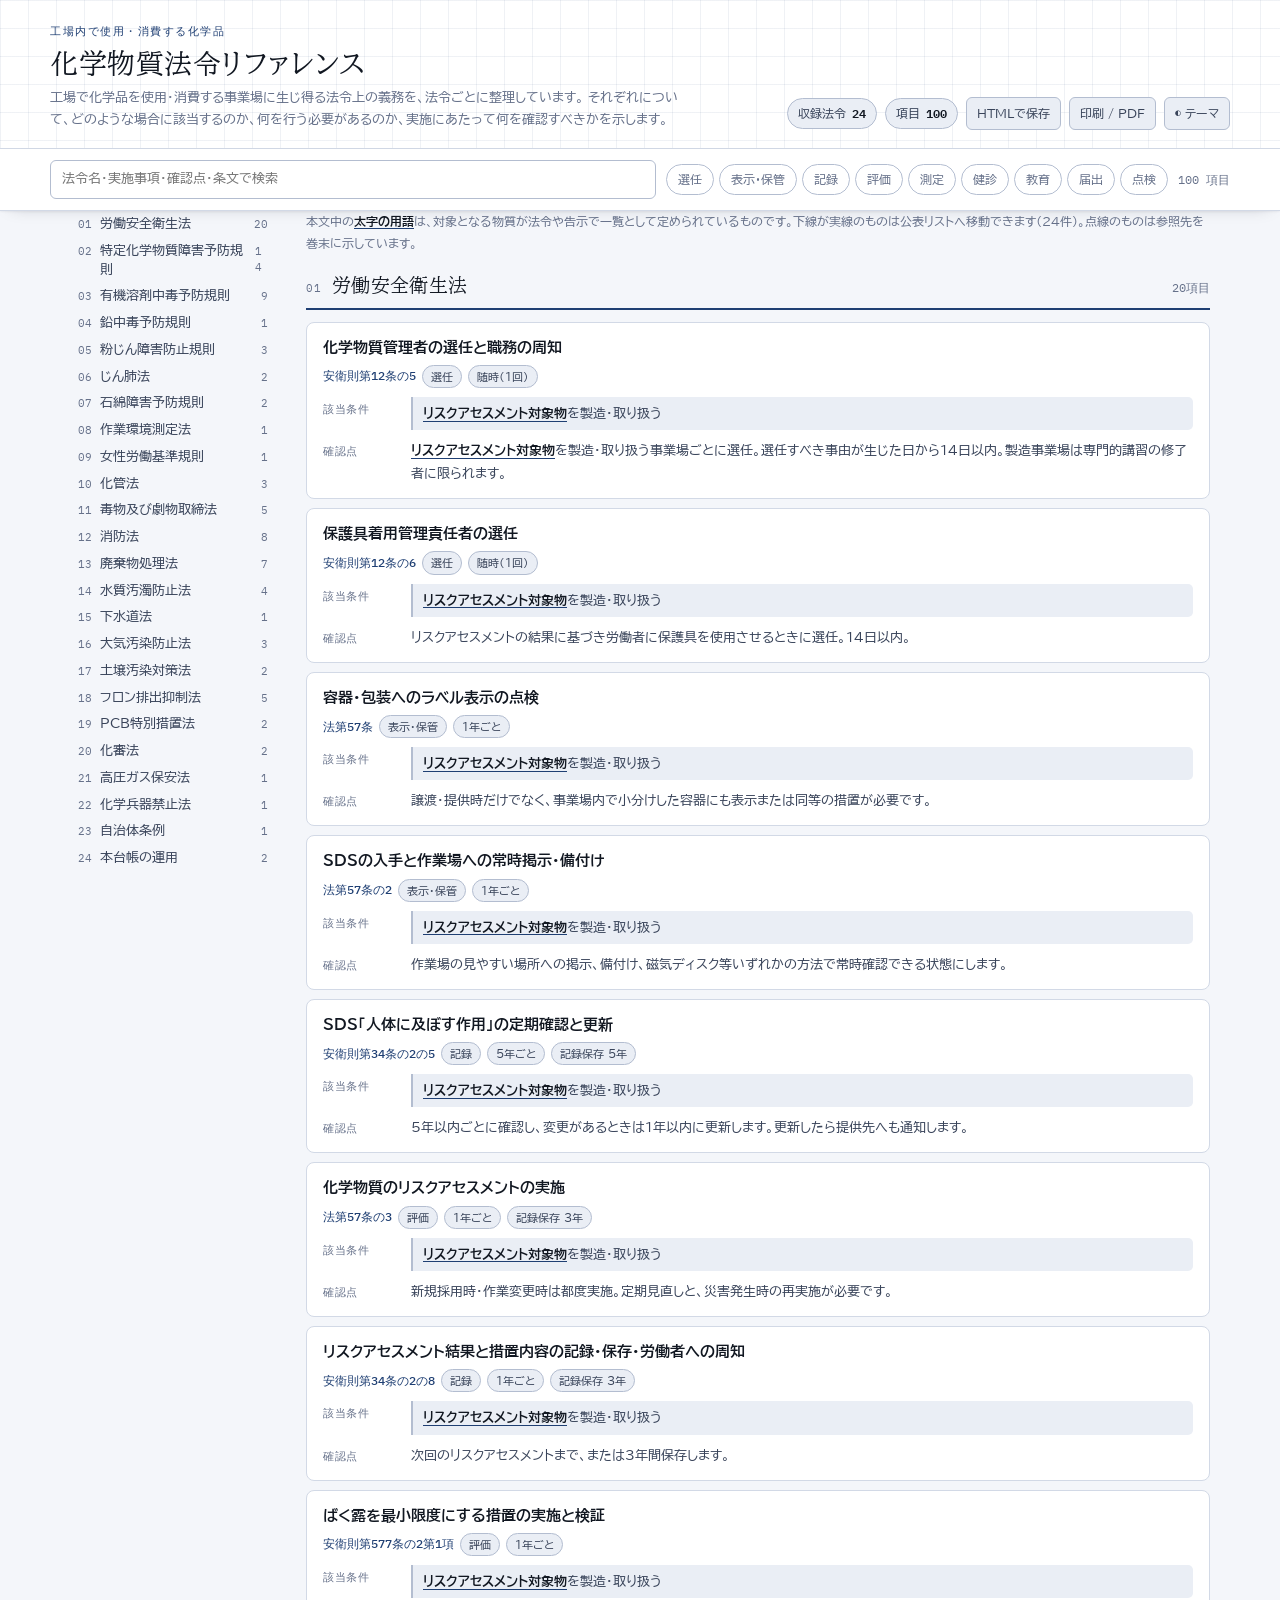
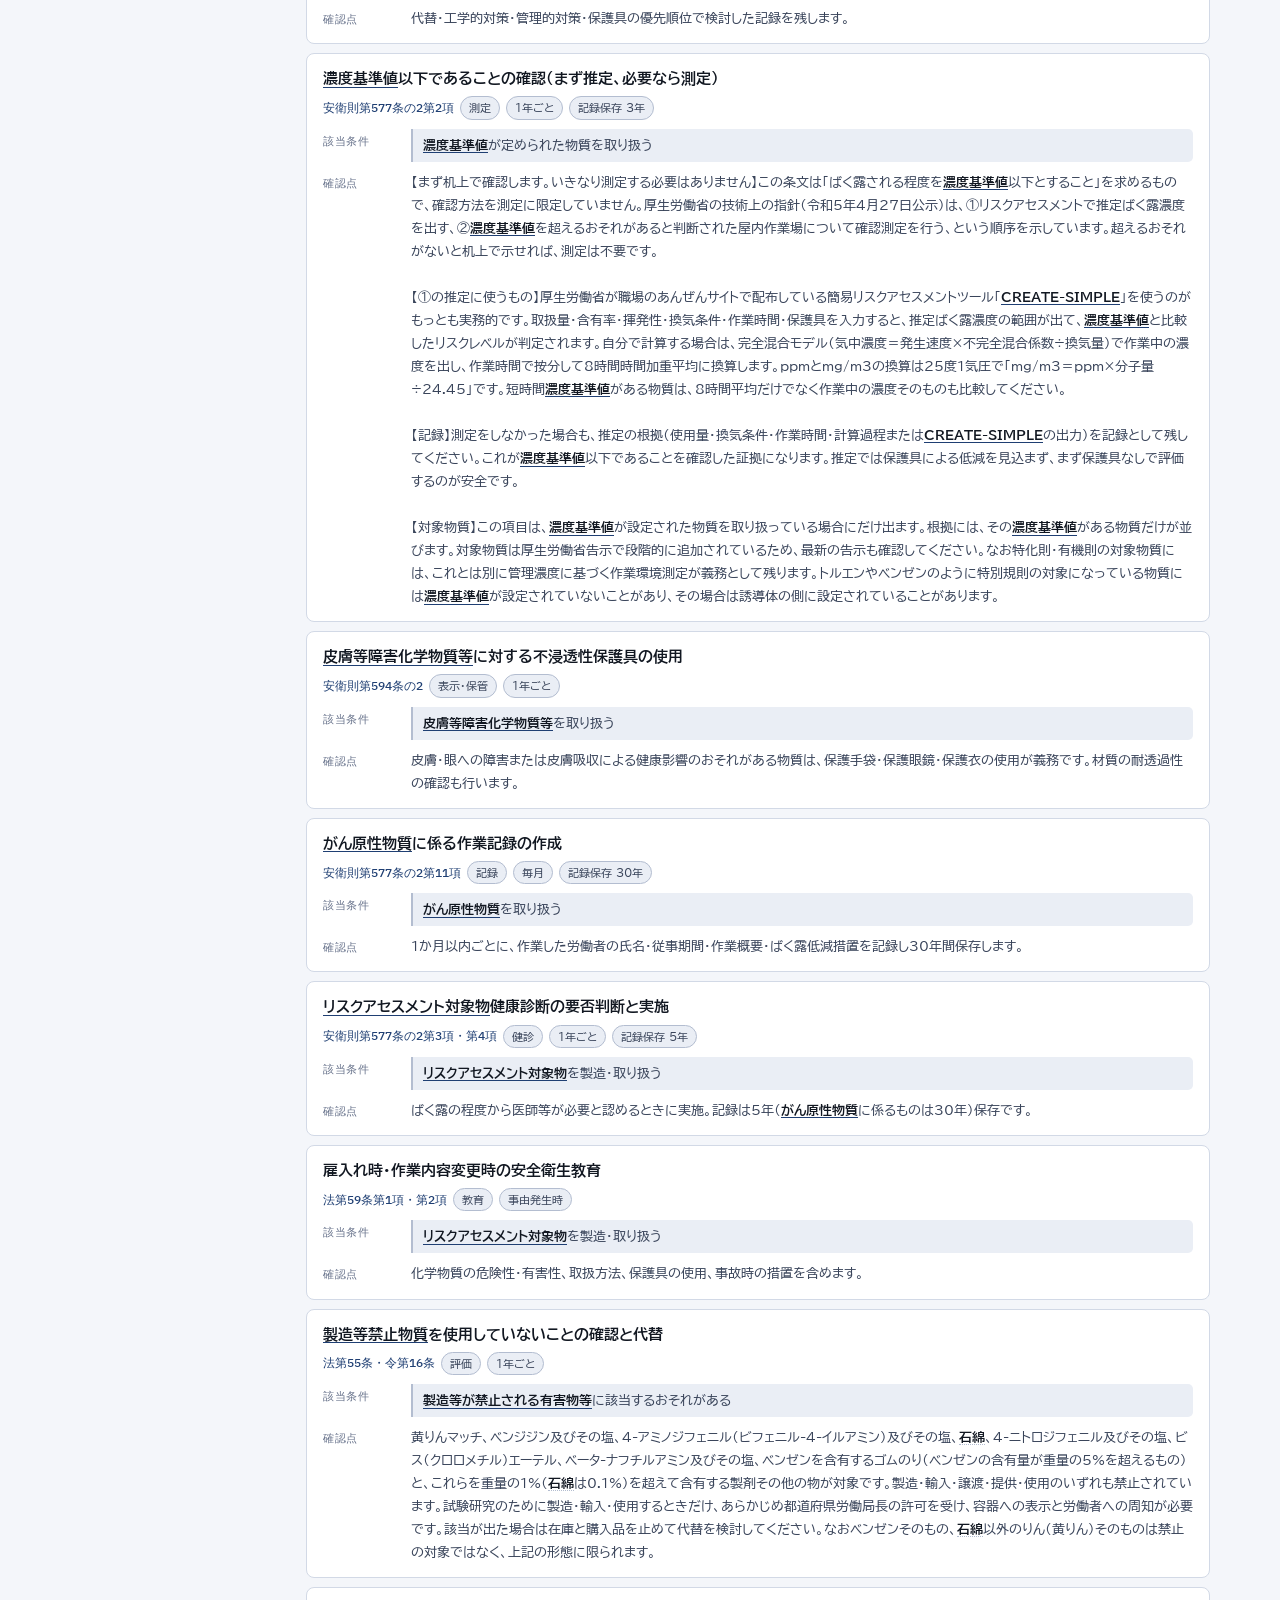
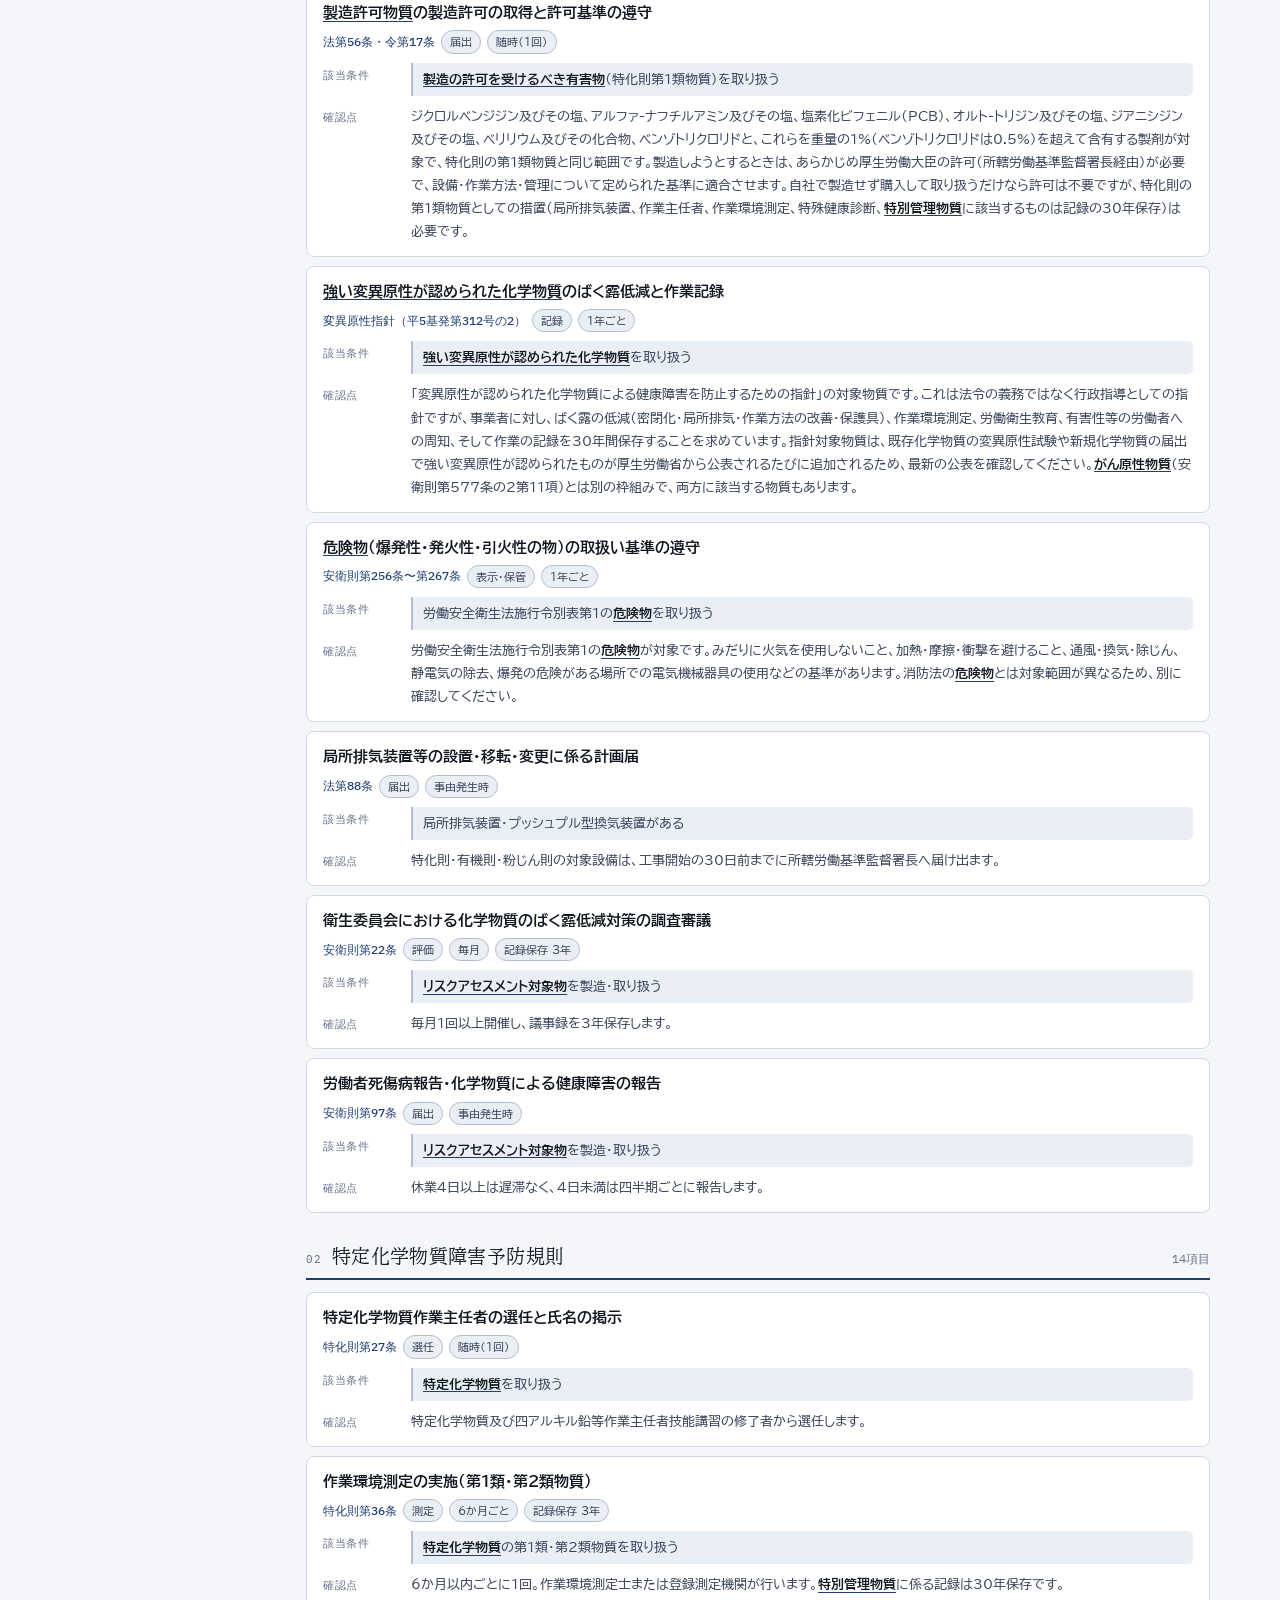
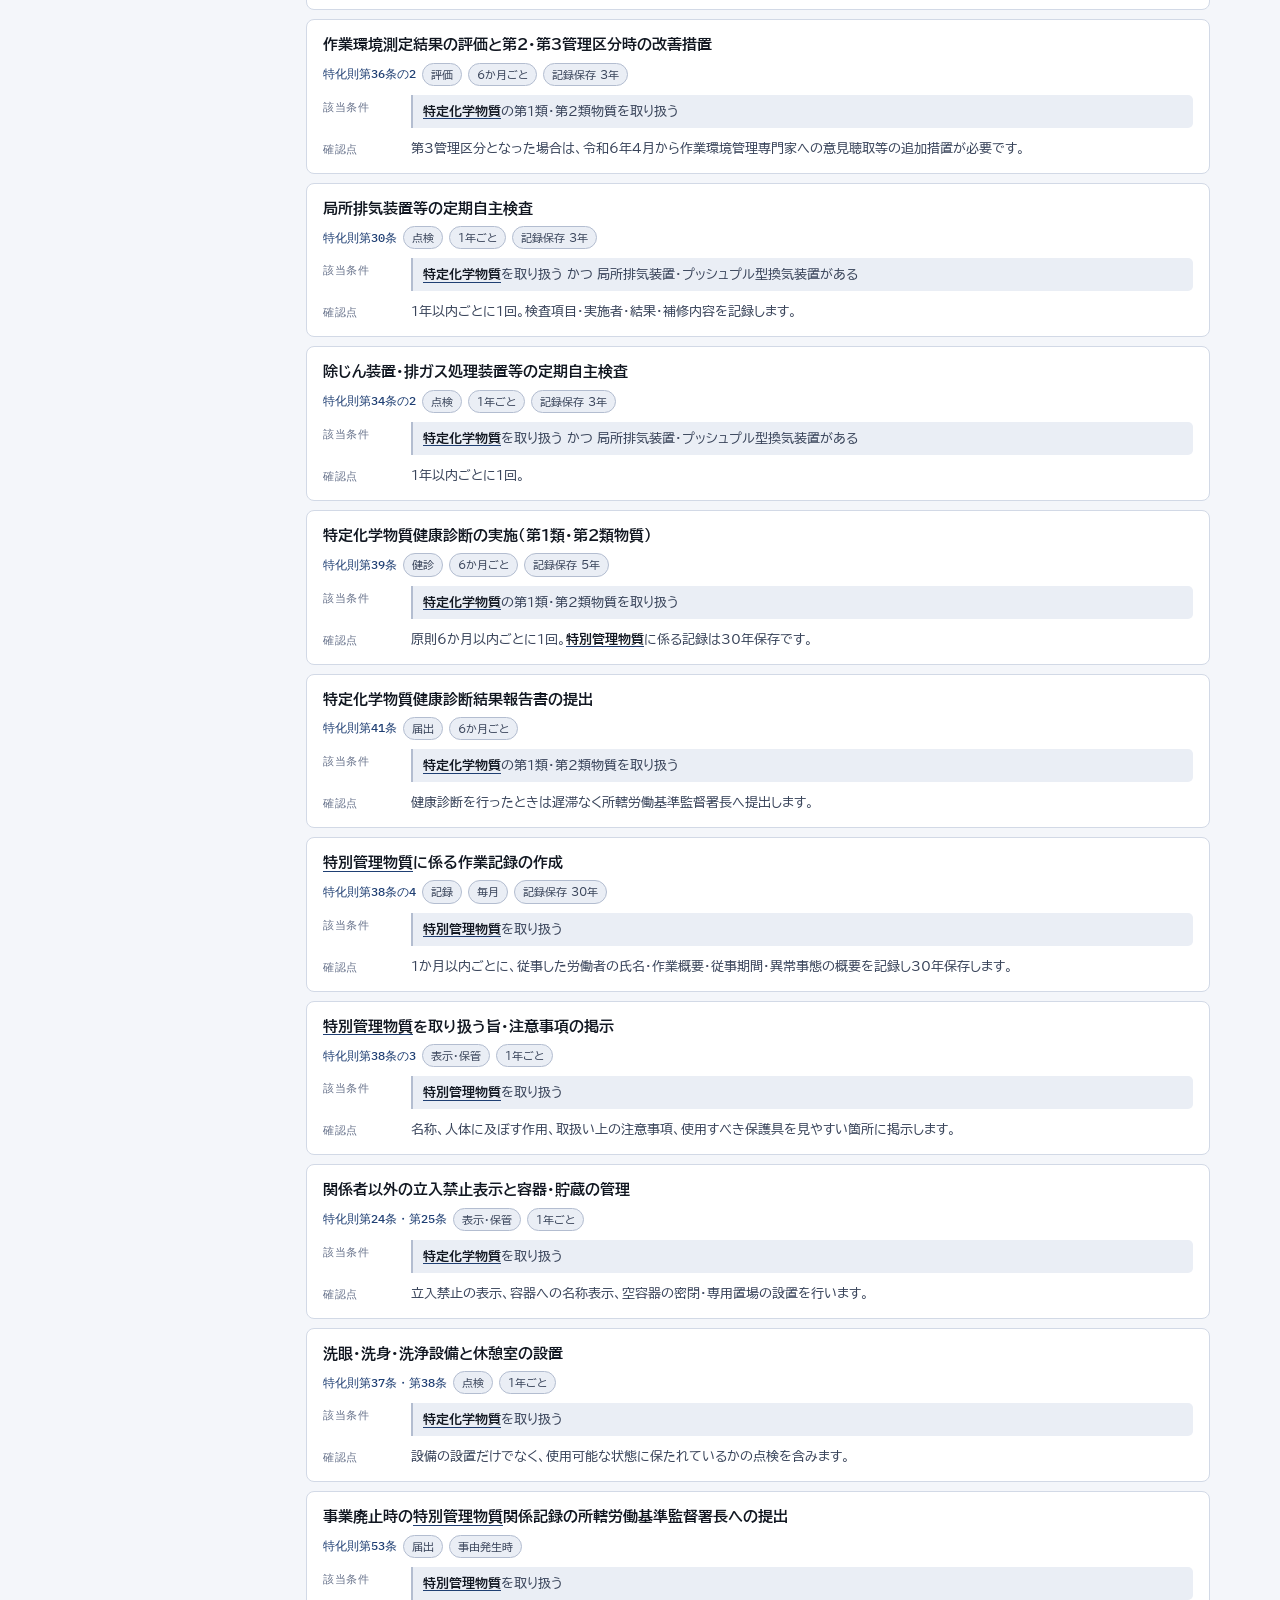
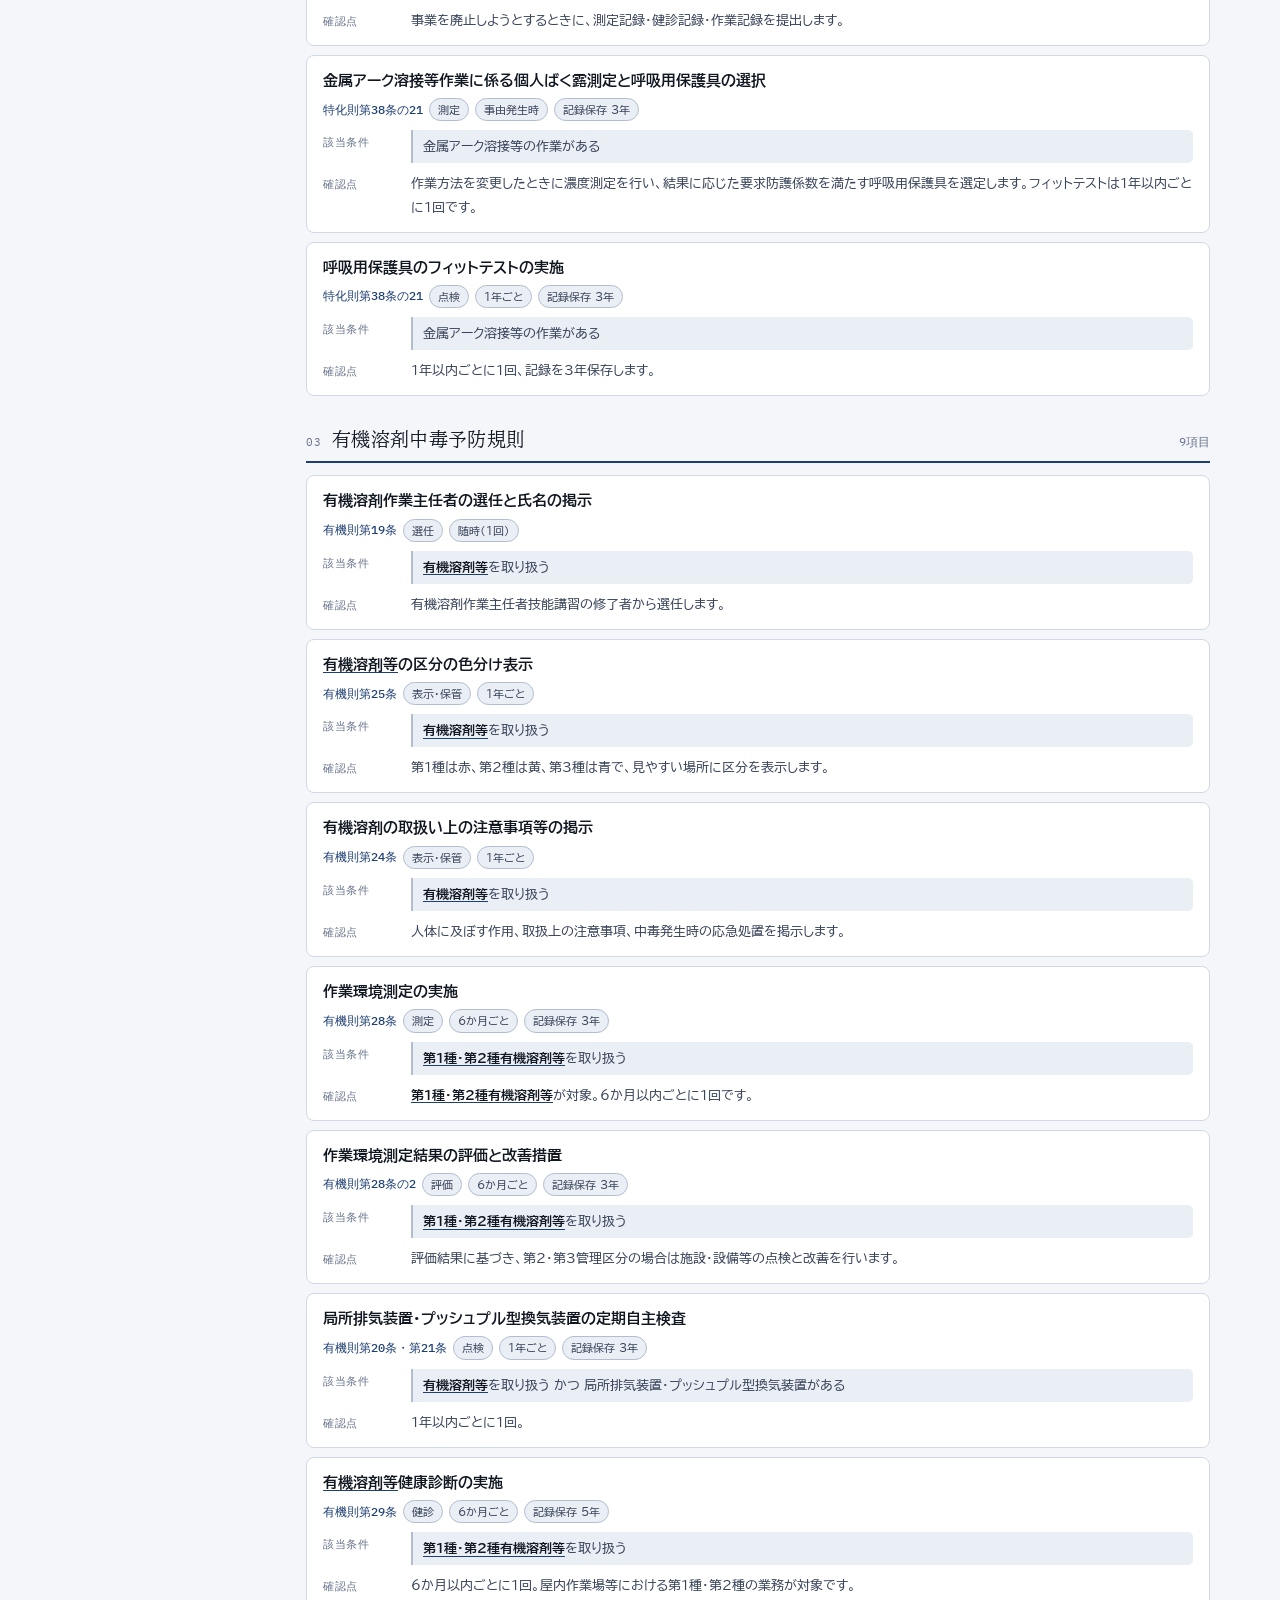
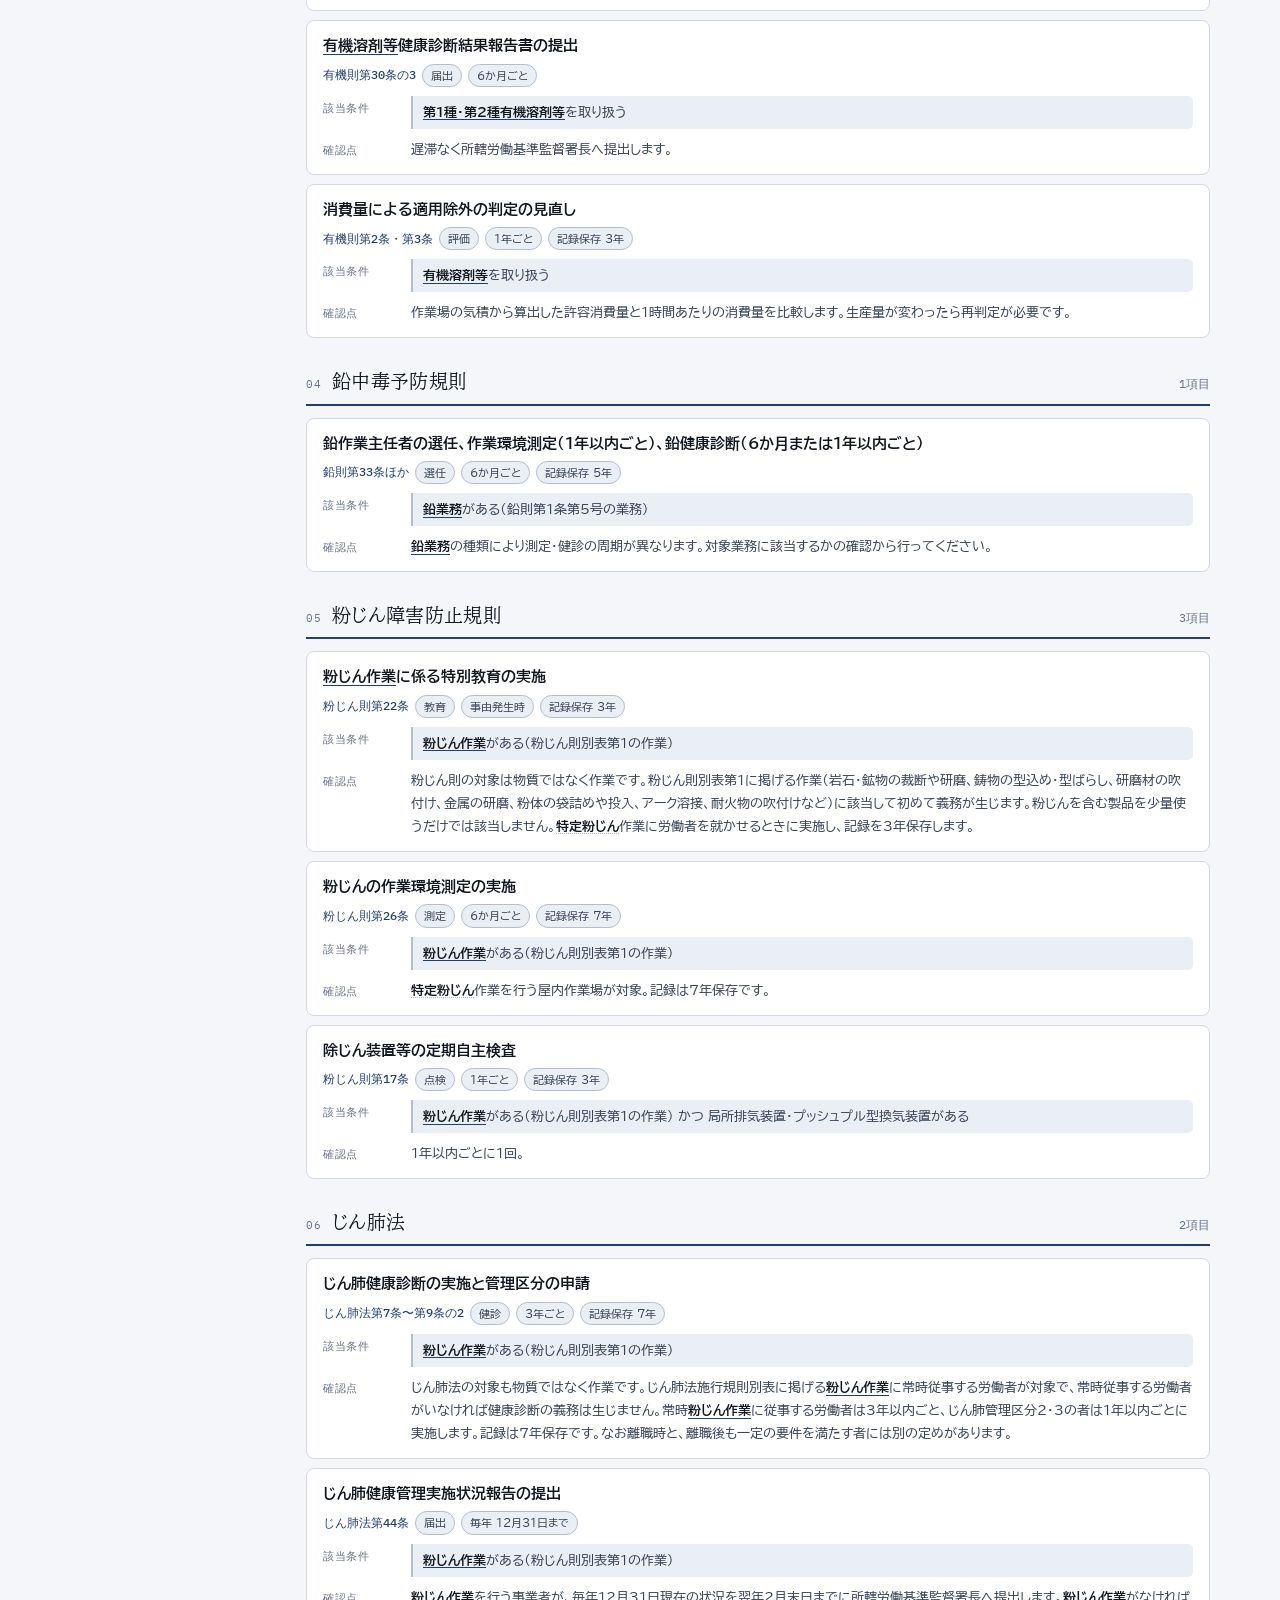
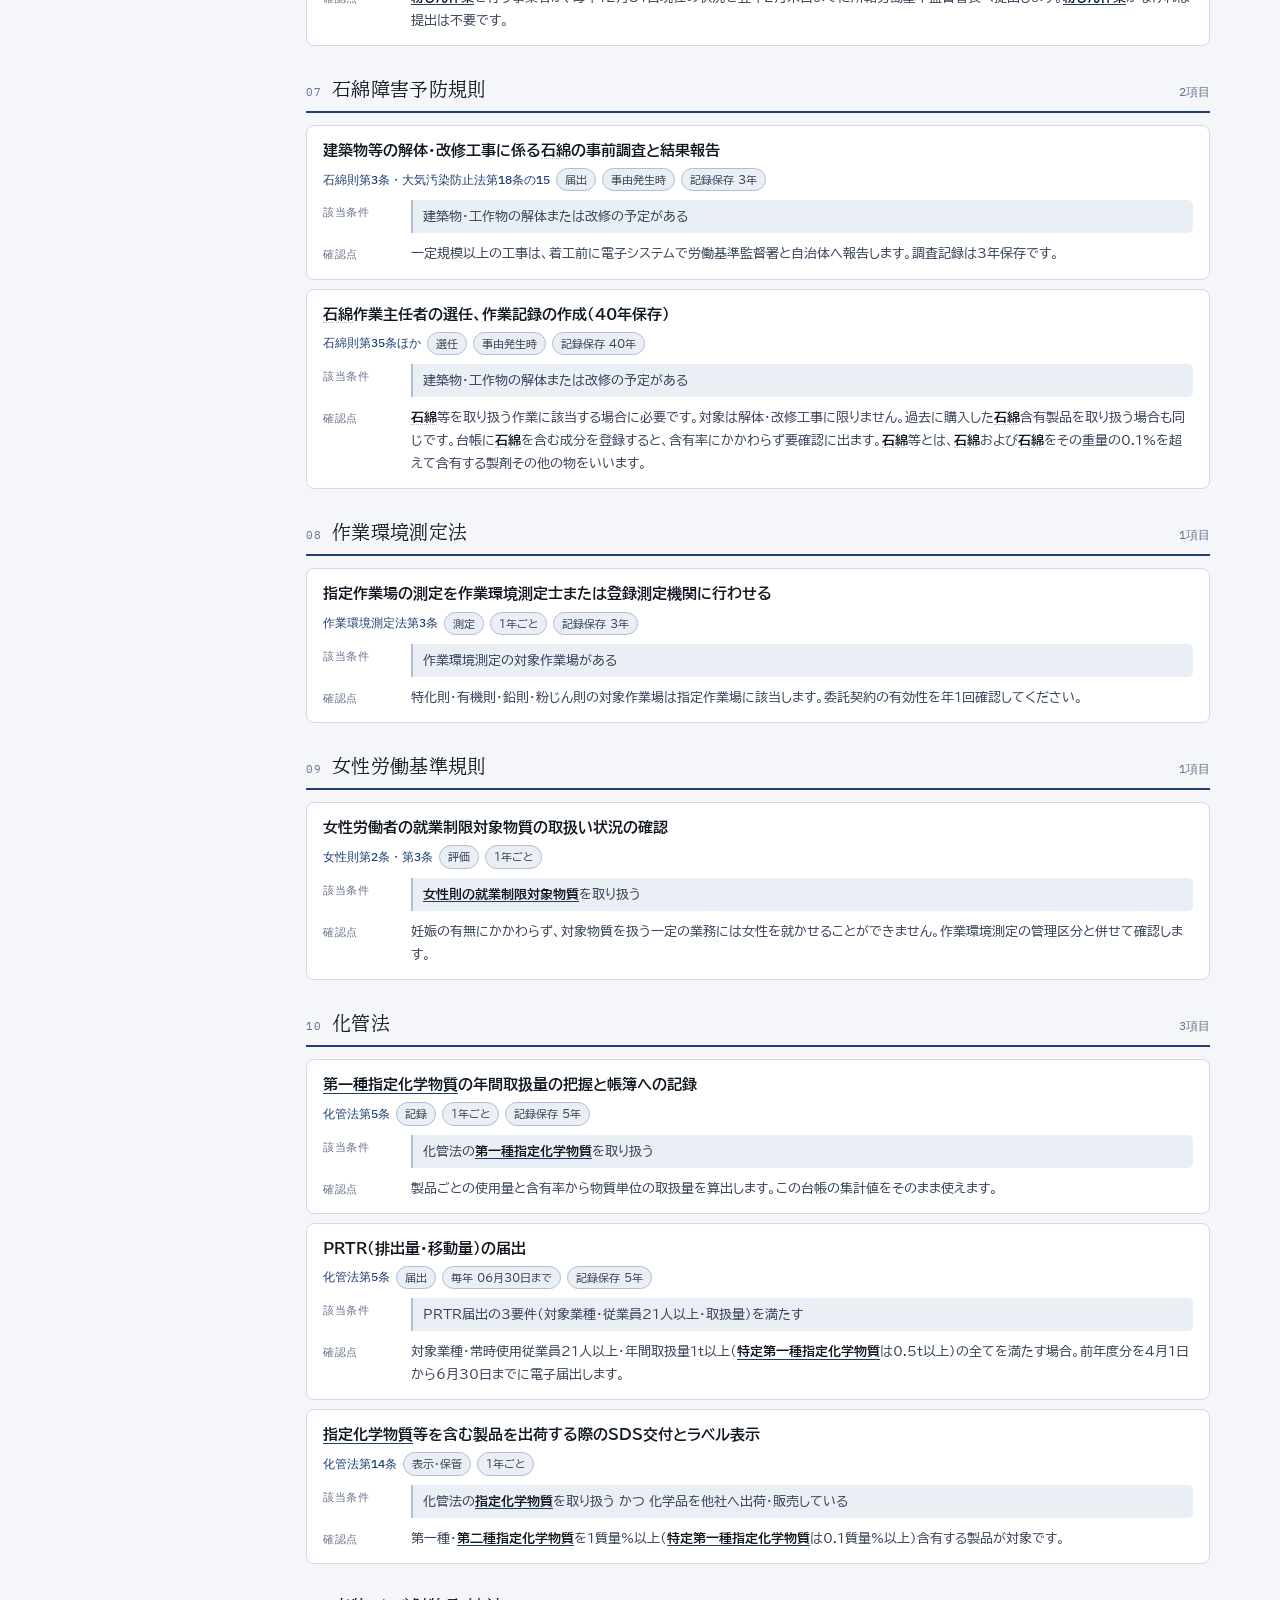
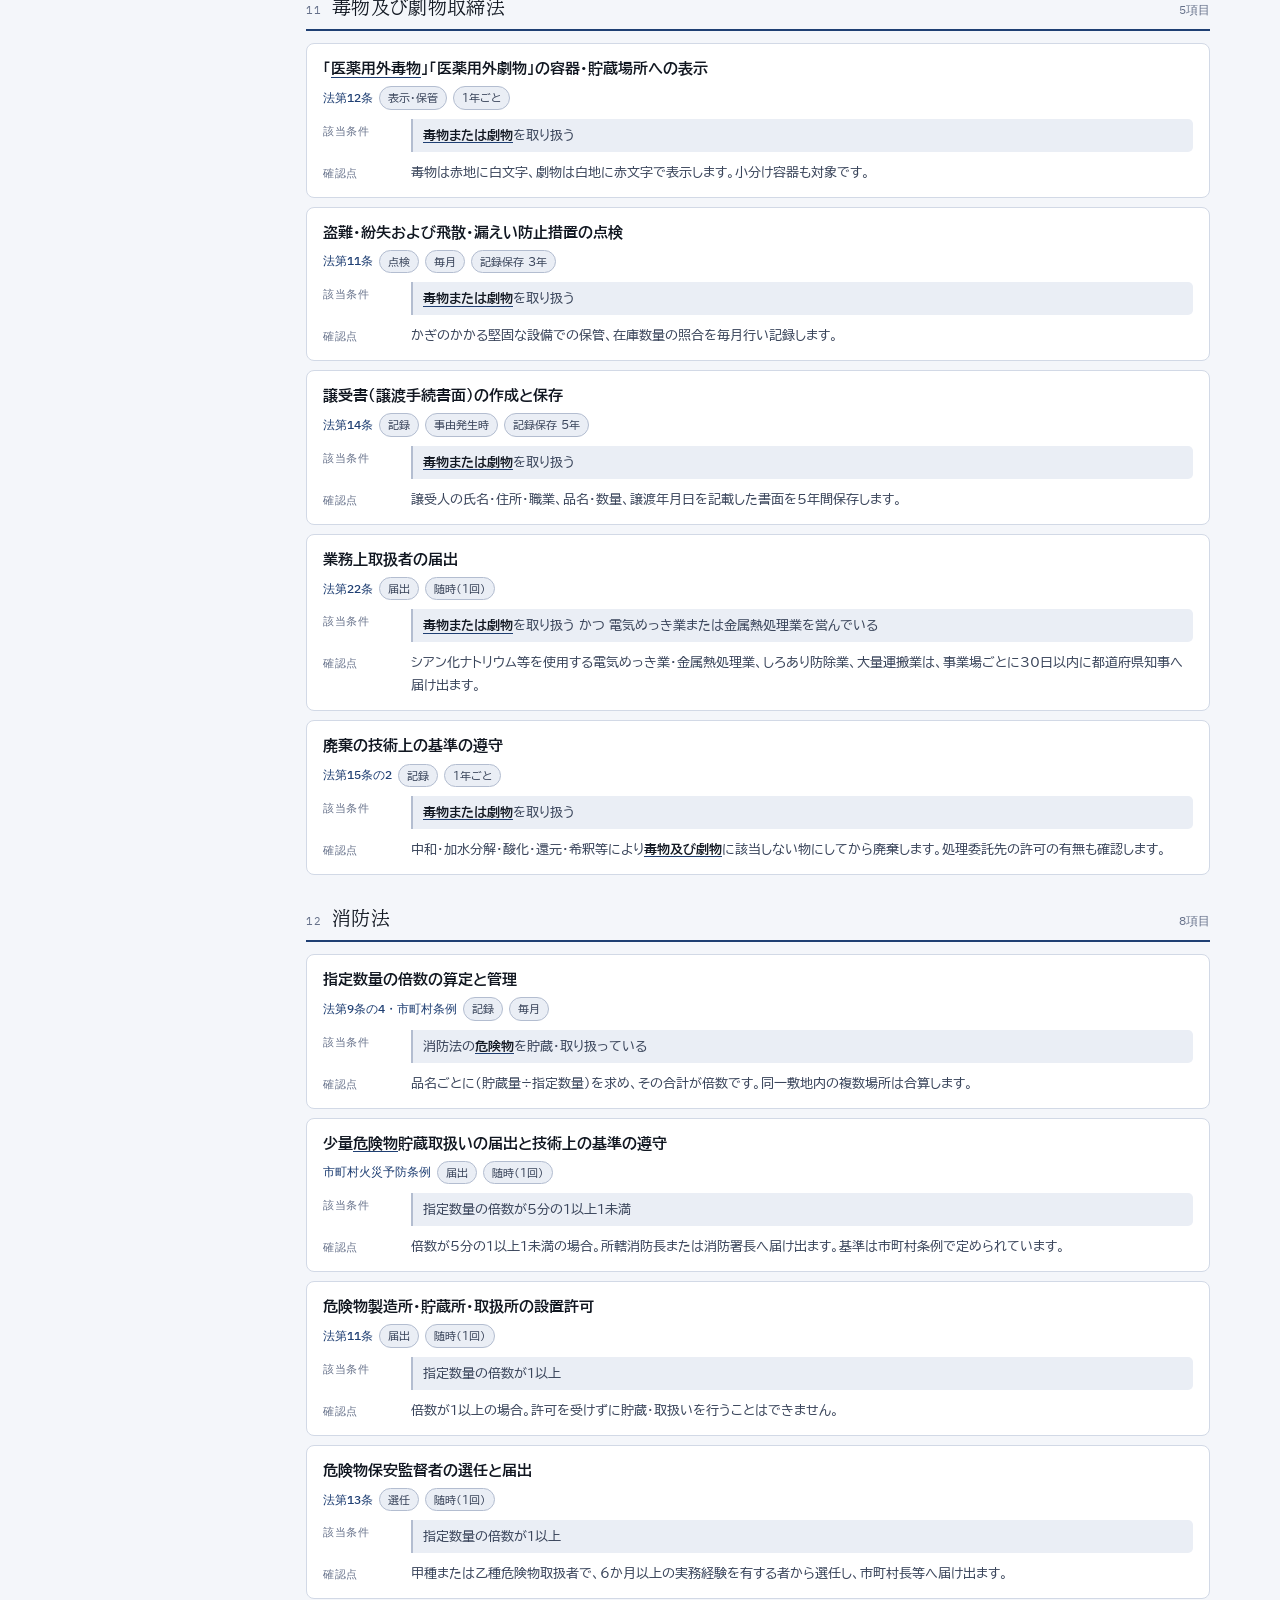
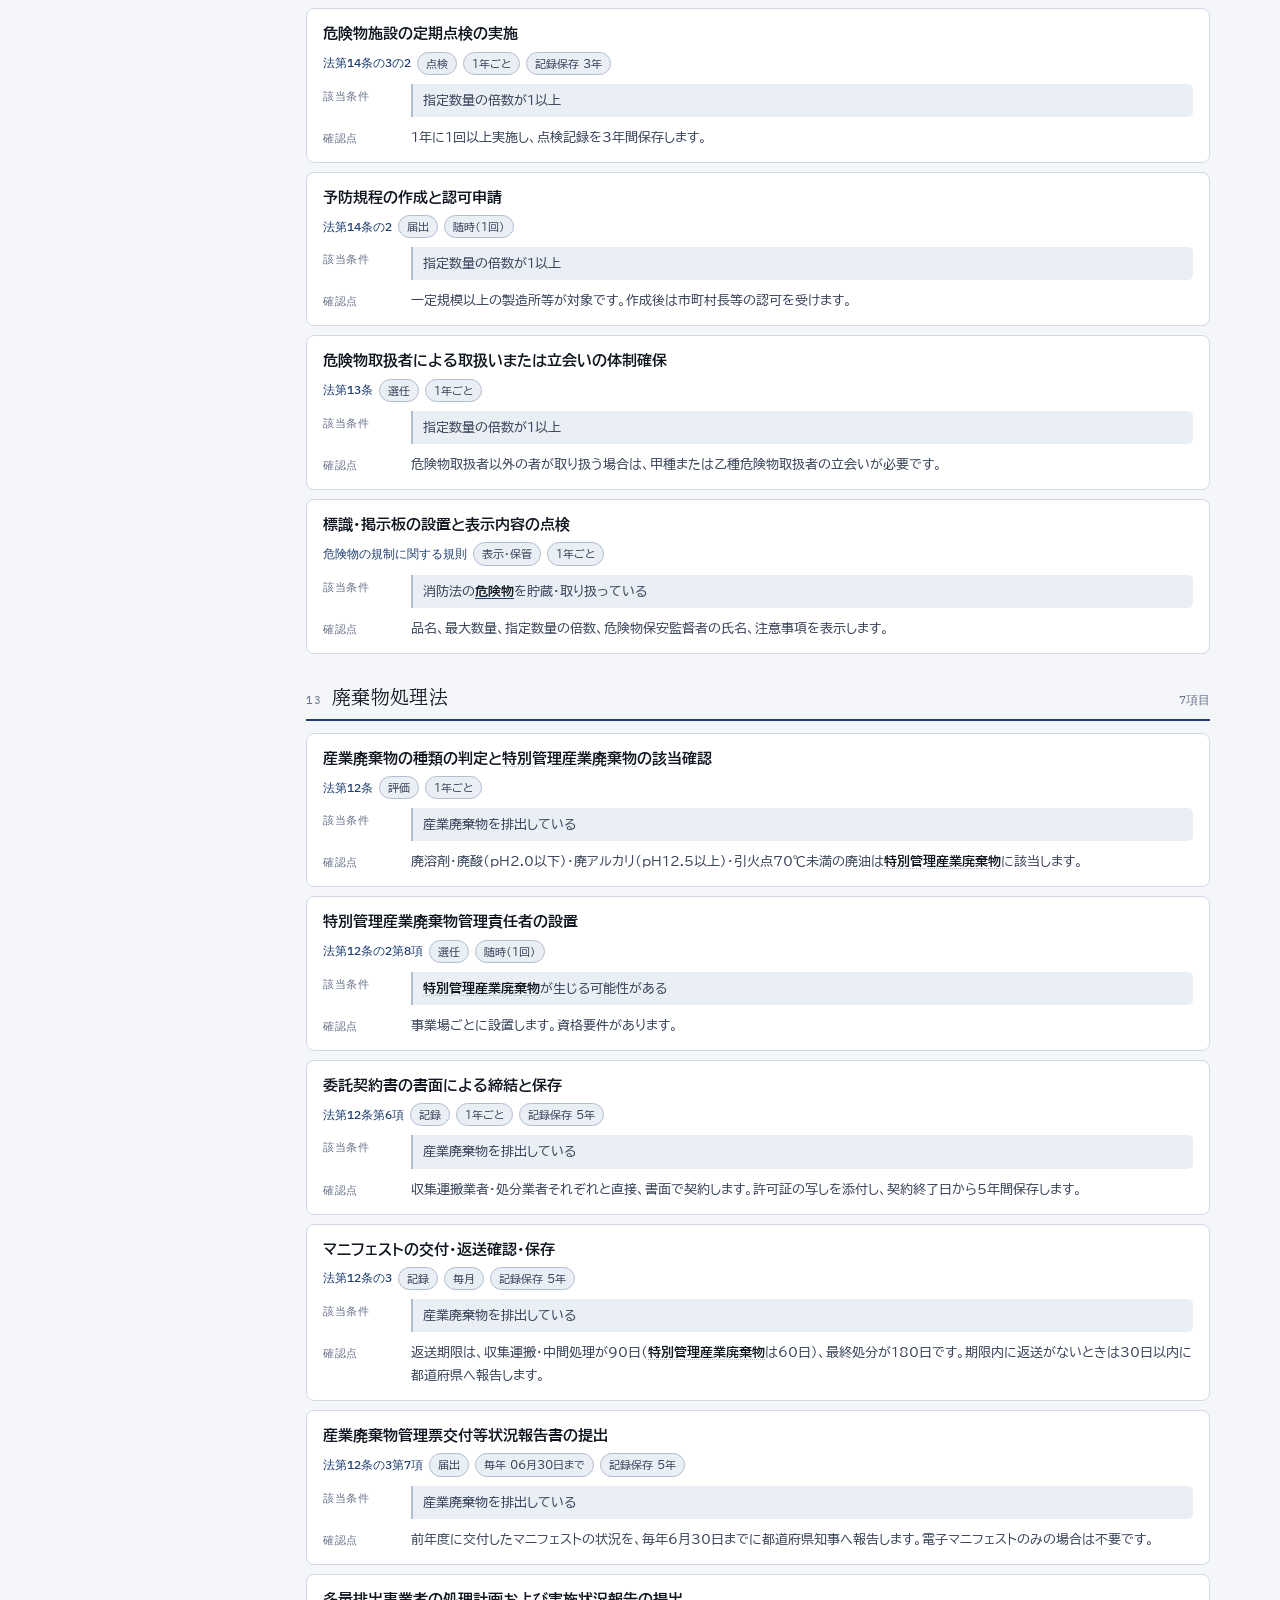
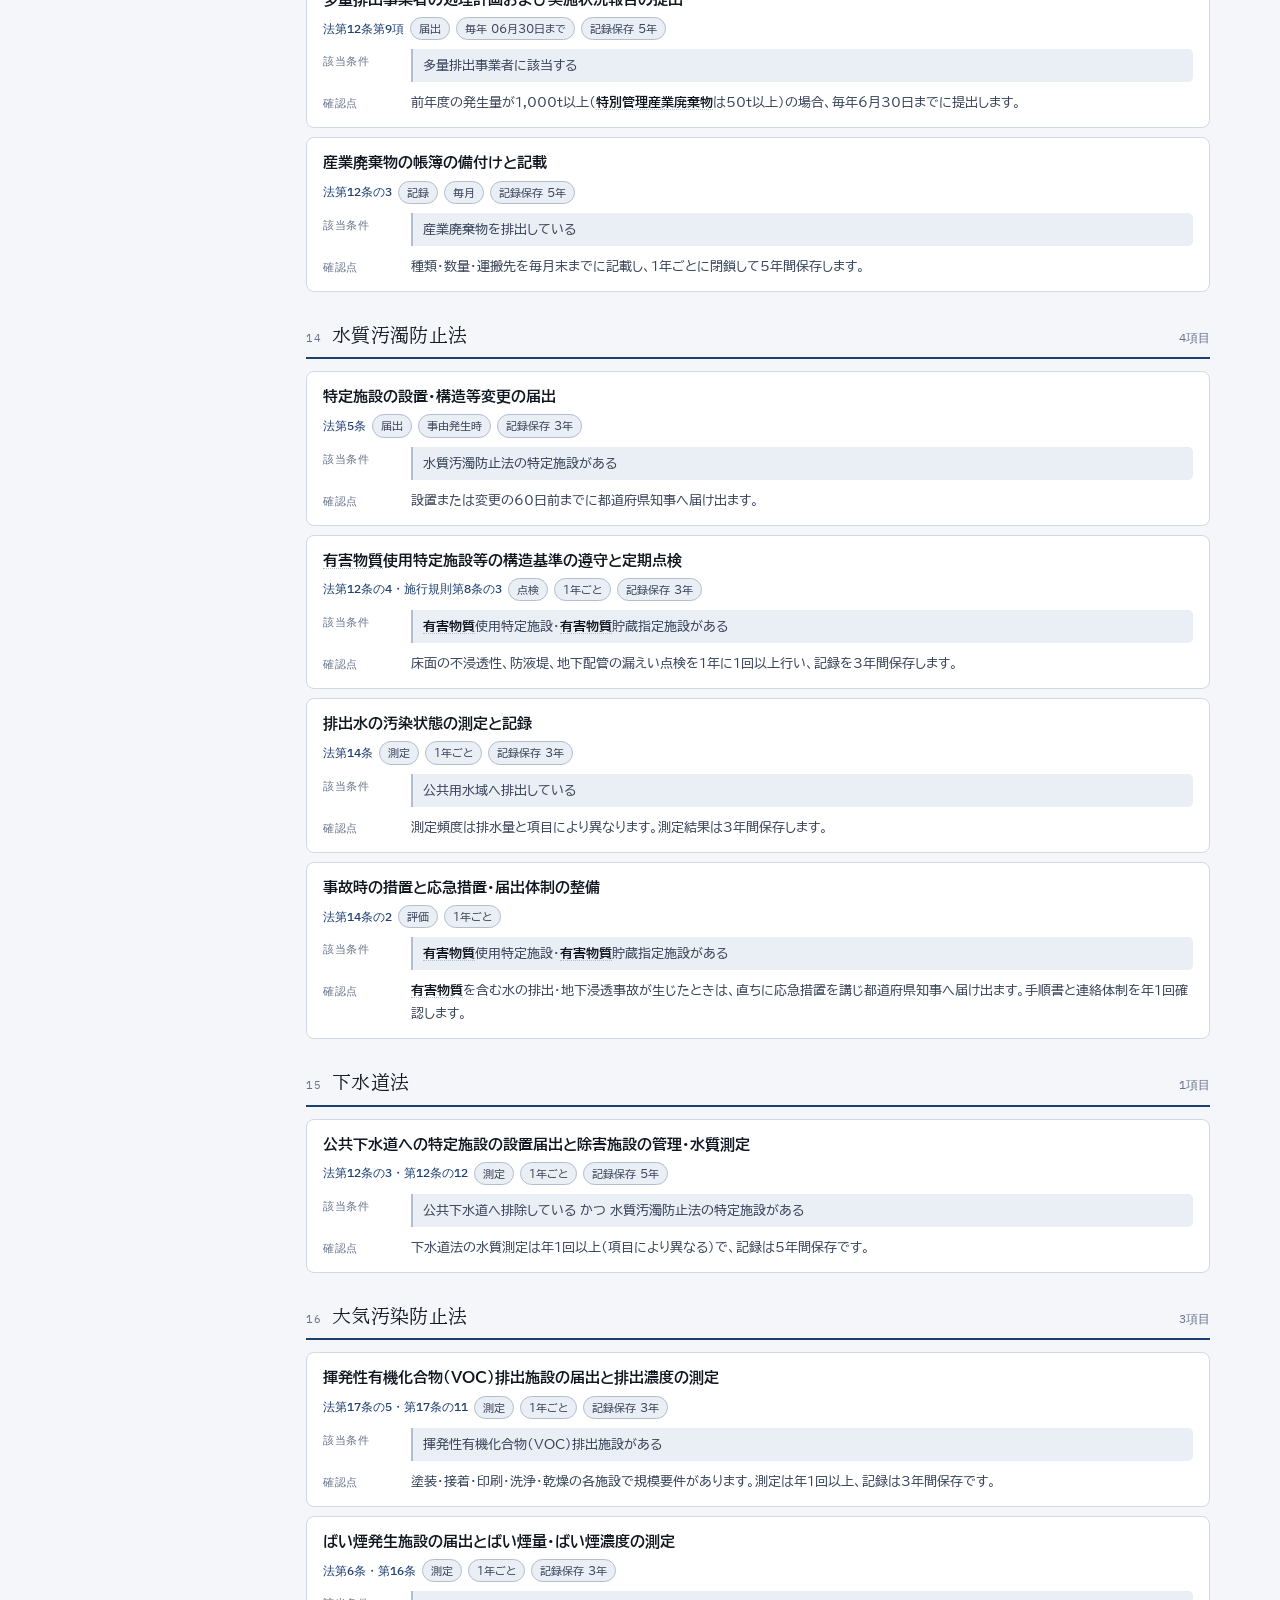
==== commit a21d8e28: "石綿を含む成分に、条文を示した注意を出すようにした 石綿則の各義務は「石綿等を取り扱う作業」で決まるため、タスクは増やさず、 台帳に石綿を含む成分が登録されたときに要確認として条文を示す形にした。  " ====
--- a/chem-checklist.html
+++ b/chem-checklist.html
@@ -197,7 +197,7 @@
 
 <script>
 "use strict";
-const DATA = {"laws": ["労働安全衛生法", "特定化学物質障害予防規則", "有機溶剤中毒予防規則", "鉛中毒予防規則", "粉じん障害防止規則", "じん肺法", "石綿障害予防規則", "作業環境測定法", "女性労働基準規則", "化管法", "毒物及び劇物取締法", "消防法", "廃棄物処理法", "水質汚濁防止法", "下水道法", "大気汚染防止法", "土壌汚染対策法", "フロン排出抑制法", "PCB特別措置法", "化審法", "高圧ガス保安法", "化学兵器禁止法", "自治体条例", "本台帳の運用"], "cats": ["選任", "表示・保管", "記録", "評価", "測定", "健診", "教育", "届出", "点検"], "items": [{"law": "労働安全衛生法", "art": "安衛則第12条の5", "cat": "選任", "cyc": "随時（1回）", "keep": "", "title": "化学物質管理者の選任と職務の周知", "cond": "リスクアセスメント対象物を製造・取り扱う", "memo": "リスクアセスメント対象物を製造・取り扱う事業場ごとに選任。選任すべき事由が生じた日から14日以内。製造事業場は専門的講習の修了者に限られます。", "titleH": "化学物質管理者の選任と職務の周知", "condH": "<a class=\"term\" href=\"https://anzeninfo.mhlw.go.jp/anzen_pg/GHS_MSD_FND.aspx\" target=\"_blank\" rel=\"noopener noreferrer\" title=\"労働安全衛生法 表示・通知対象物質\">リスクアセスメント対象物</a>を製造・取り扱う", "memoH": "<a class=\"term\" href=\"https://anzeninfo.mhlw.go.jp/anzen_pg/GHS_MSD_FND.aspx\" target=\"_blank\" rel=\"noopener noreferrer\" title=\"労働安全衛生法 表示・通知対象物質\">リスクアセスメント対象物</a>を製造・取り扱う事業場ごとに選任。選任すべき事由が生じた日から14日以内。製造事業場は専門的講習の修了者に限られます。"}, {"law": "労働安全衛生法", "art": "安衛則第12条の6", "cat": "選任", "cyc": "随時（1回）", "keep": "", "title": "保護具着用管理責任者の選任", "cond": "リスクアセスメント対象物を製造・取り扱う", "memo": "リスクアセスメントの結果に基づき労働者に保護具を使用させるときに選任。14日以内。", "titleH": "保護具着用管理責任者の選任", "condH": "<a class=\"term\" href=\"https://anzeninfo.mhlw.go.jp/anzen_pg/GHS_MSD_FND.aspx\" target=\"_blank\" rel=\"noopener noreferrer\" title=\"労働安全衛生法 表示・通知対象物質\">リスクアセスメント対象物</a>を製造・取り扱う", "memoH": "リスクアセスメントの結果に基づき労働者に保護具を使用させるときに選任。14日以内。"}, {"law": "労働安全衛生法", "art": "法第57条", "cat": "表示・保管", "cyc": "1年ごと", "keep": "", "title": "容器・包装へのラベル表示の点検", "cond": "リスクアセスメント対象物を製造・取り扱う", "memo": "譲渡・提供時だけでなく、事業場内で小分けした容器にも表示または同等の措置が必要です。", "titleH": "容器・包装へのラベル表示の点検", "condH": "<a class=\"term\" href=\"https://anzeninfo.mhlw.go.jp/anzen_pg/GHS_MSD_FND.aspx\" target=\"_blank\" rel=\"noopener noreferrer\" title=\"労働安全衛生法 表示・通知対象物質\">リスクアセスメント対象物</a>を製造・取り扱う", "memoH": "譲渡・提供時だけでなく、事業場内で小分けした容器にも表示または同等の措置が必要です。"}, {"law": "労働安全衛生法", "art": "法第57条の2", "cat": "表示・保管", "cyc": "1年ごと", "keep": "", "title": "SDSの入手と作業場への常時掲示・備付け", "cond": "リスクアセスメント対象物を製造・取り扱う", "memo": "作業場の見やすい場所への掲示、備付け、磁気ディスク等いずれかの方法で常時確認できる状態にします。", "titleH": "SDSの入手と作業場への常時掲示・備付け", "condH": "<a class=\"term\" href=\"https://anzeninfo.mhlw.go.jp/anzen_pg/GHS_MSD_FND.aspx\" target=\"_blank\" rel=\"noopener noreferrer\" title=\"労働安全衛生法 表示・通知対象物質\">リスクアセスメント対象物</a>を製造・取り扱う", "memoH": "作業場の見やすい場所への掲示、備付け、磁気ディスク等いずれかの方法で常時確認できる状態にします。"}, {"law": "労働安全衛生法", "art": "安衛則第34条の2の5", "cat": "記録", "cyc": "5年ごと", "keep": "5年", "title": "SDS「人体に及ぼす作用」の定期確認と更新", "cond": "リスクアセスメント対象物を製造・取り扱う", "memo": "5年以内ごとに確認し、変更があるときは1年以内に更新します。更新したら提供先へも通知します。", "titleH": "SDS「人体に及ぼす作用」の定期確認と更新", "condH": "<a class=\"term\" href=\"https://anzeninfo.mhlw.go.jp/anzen_pg/GHS_MSD_FND.aspx\" target=\"_blank\" rel=\"noopener noreferrer\" title=\"労働安全衛生法 表示・通知対象物質\">リスクアセスメント対象物</a>を製造・取り扱う", "memoH": "5年以内ごとに確認し、変更があるときは1年以内に更新します。更新したら提供先へも通知します。"}, {"law": "労働安全衛生法", "art": "法第57条の3", "cat": "評価", "cyc": "1年ごと", "keep": "3年", "title": "化学物質のリスクアセスメントの実施", "cond": "リスクアセスメント対象物を製造・取り扱う", "memo": "新規採用時・作業変更時は都度実施。定期見直しと、災害発生時の再実施が必要です。", "titleH": "化学物質のリスクアセスメントの実施", "condH": "<a class=\"term\" href=\"https://anzeninfo.mhlw.go.jp/anzen_pg/GHS_MSD_FND.aspx\" target=\"_blank\" rel=\"noopener noreferrer\" title=\"労働安全衛生法 表示・通知対象物質\">リスクアセスメント対象物</a>を製造・取り扱う", "memoH": "新規採用時・作業変更時は都度実施。定期見直しと、災害発生時の再実施が必要です。"}, {"law": "労働安全衛生法", "art": "安衛則第34条の2の8", "cat": "記録", "cyc": "1年ごと", "keep": "3年", "title": "リスクアセスメント結果と措置内容の記録・保存・労働者への周知", "cond": "リスクアセスメント対象物を製造・取り扱う", "memo": "次回のリスクアセスメントまで、または3年間保存します。", "titleH": "リスクアセスメント結果と措置内容の記録・保存・労働者への周知", "condH": "<a class=\"term\" href=\"https://anzeninfo.mhlw.go.jp/anzen_pg/GHS_MSD_FND.aspx\" target=\"_blank\" rel=\"noopener noreferrer\" title=\"労働安全衛生法 表示・通知対象物質\">リスクアセスメント対象物</a>を製造・取り扱う", "memoH": "次回のリスクアセスメントまで、または3年間保存します。"}, {"law": "労働安全衛生法", "art": "安衛則第577条の2第1項", "cat": "評価", "cyc": "1年ごと", "keep": "", "title": "ばく露を最小限度にする措置の実施と検証", "cond": "リスクアセスメント対象物を製造・取り扱う", "memo": "代替・工学的対策・管理的対策・保護具の優先順位で検討した記録を残します。", "titleH": "ばく露を最小限度にする措置の実施と検証", "condH": "<a class=\"term\" href=\"https://anzeninfo.mhlw.go.jp/anzen_pg/GHS_MSD_FND.aspx\" target=\"_blank\" rel=\"noopener noreferrer\" title=\"労働安全衛生法 表示・通知対象物質\">リスクアセスメント対象物</a>を製造・取り扱う", "memoH": "代替・工学的対策・管理的対策・保護具の優先順位で検討した記録を残します。"}, {"law": "労働安全衛生法", "art": "安衛則第577条の2第2項", "cat": "測定", "cyc": "1年ごと", "keep": "3年", "title": "濃度基準値以下であることの確認（まず推定、必要なら測定）", "cond": "濃度基準値が定められた物質を取り扱う", "memo": "【まず机上で確認します。いきなり測定する必要はありません】この条文は「ばく露される程度を濃度基準値以下とすること」を求めるもので、確認方法を測定に限定していません。厚生労働省の技術上の指針（令和5年4月27日公示）は、①リスクアセスメントで推定ばく露濃度を出す、②濃度基準値を超えるおそれがあると判断された屋内作業場について確認測定を行う、という順序を示しています。超えるおそれがないと机上で示せれば、測定は不要です。\n\n【①の推定に使うもの】厚生労働省が職場のあんぜんサイトで配布している簡易リスクアセスメントツール「CREATE-SIMPLE」を使うのがもっとも実務的です。取扱量・含有率・揮発性・換気条件・作業時間・保護具を入力すると、推定ばく露濃度の範囲が出て、濃度基準値と比較したリスクレベルが判定されます。自分で計算する場合は、完全混合モデル（気中濃度＝発生速度×不完全混合係数÷換気量）で作業中の濃度を出し、作業時間で按分して8時間時間加重平均に換算します。ppmとmg/m3の換算は25度1気圧で「mg/m3＝ppm×分子量÷24.45」です。短時間濃度基準値がある物質は、8時間平均だけでなく作業中の濃度そのものも比較してください。\n\n【記録】測定をしなかった場合も、推定の根拠（使用量・換気条件・作業時間・計算過程またはCREATE-SIMPLEの出力）を記録として残してください。これが濃度基準値以下であることを確認した証拠になります。推定では保護具による低減を見込まず、まず保護具なしで評価するのが安全です。\n\n【対象物質】この項目は、濃度基準値が設定された物質を取り扱っている場合にだけ出ます。根拠には、その濃度基準値がある物質だけが並びます。対象物質は厚生労働省告示で段階的に追加されているため、最新の告示も確認してください。なお特化則・有機則の対象物質には、これとは別に管理濃度に基づく作業環境測定が義務として残ります。トルエンやベンゼンのように特別規則の対象になっている物質には濃度基準値が設定されていないことがあり、その場合は誘導体の側に設定されていることがあります。", "titleH": "<a class=\"term\" href=\"https://anzeninfo.mhlw.go.jp/user/anzen/kag/ankgc11.html\" target=\"_blank\" rel=\"noopener noreferrer\" title=\"濃度基準値等\">濃度基準値</a>以下であることの確認（まず推定、必要なら測定）", "condH": "<a class=\"term\" href=\"https://anzeninfo.mhlw.go.jp/user/anzen/kag/ankgc11.html\" target=\"_blank\" rel=\"noopener noreferrer\" title=\"濃度基準値等\">濃度基準値</a>が定められた物質を取り扱う", "memoH": "【まず机上で確認します。いきなり測定する必要はありません】この条文は「ばく露される程度を<a class=\"term\" href=\"https://anzeninfo.mhlw.go.jp/user/anzen/kag/ankgc11.html\" target=\"_blank\" rel=\"noopener noreferrer\" title=\"濃度基準値等\">濃度基準値</a>以下とすること」を求めるもので、確認方法を測定に限定していません。厚生労働省の技術上の指針（令和5年4月27日公示）は、①リスクアセスメントで推定ばく露濃度を出す、②<a class=\"term\" href=\"https://anzeninfo.mhlw.go.jp/user/anzen/kag/ankgc11.html\" target=\"_blank\" rel=\"noopener noreferrer\" title=\"濃度基準値等\">濃度基準値</a>を超えるおそれがあると判断された屋内作業場について確認測定を行う、という順序を示しています。超えるおそれがないと机上で示せれば、測定は不要です。\n\n【①の推定に使うもの】厚生労働省が職場のあんぜんサイトで配布している簡易リスクアセスメントツール「<a class=\"term\" href=\"https://anzeninfo.mhlw.go.jp/user/anzen/kag/kagaku_index.html\" target=\"_blank\" rel=\"noopener noreferrer\" title=\"厚生労働省の簡易リスクアセスメントツール\">CREATE-SIMPLE</a>」を使うのがもっとも実務的です。取扱量・含有率・揮発性・換気条件・作業時間・保護具を入力すると、推定ばく露濃度の範囲が出て、<a class=\"term\" href=\"https://anzeninfo.mhlw.go.jp/user/anzen/kag/ankgc11.html\" target=\"_blank\" rel=\"noopener noreferrer\" title=\"濃度基準値等\">濃度基準値</a>と比較したリスクレベルが判定されます。自分で計算する場合は、完全混合モデル（気中濃度＝発生速度×不完全混合係数÷換気量）で作業中の濃度を出し、作業時間で按分して8時間時間加重平均に換算します。ppmとmg/m3の換算は25度1気圧で「mg/m3＝ppm×分子量÷24.45」です。短時間<a class=\"term\" href=\"https://anzeninfo.mhlw.go.jp/user/anzen/kag/ankgc11.html\" target=\"_blank\" rel=\"noopener noreferrer\" title=\"濃度基準値等\">濃度基準値</a>がある物質は、8時間平均だけでなく作業中の濃度そのものも比較してください。\n\n【記録】測定をしなかった場合も、推定の根拠（使用量・換気条件・作業時間・計算過程または<a class=\"term\" href=\"https://anzeninfo.mhlw.go.jp/user/anzen/kag/kagaku_index.html\" target=\"_blank\" rel=\"noopener noreferrer\" title=\"厚生労働省の簡易リスクアセスメントツール\">CREATE-SIMPLE</a>の出力）を記録として残してください。これが<a class=\"term\" href=\"https://anzeninfo.mhlw.go.jp/user/anzen/kag/ankgc11.html\" target=\"_blank\" rel=\"noopener noreferrer\" title=\"濃度基準値等\">濃度基準値</a>以下であることを確認した証拠になります。推定では保護具による低減を見込まず、まず保護具なしで評価するのが安全です。\n\n【対象物質】この項目は、<a class=\"term\" href=\"https://anzeninfo.mhlw.go.jp/user/anzen/kag/ankgc11.html\" target=\"_blank\" rel=\"noopener noreferrer\" title=\"濃度基準値等\">濃度基準値</a>が設定された物質を取り扱っている場合にだけ出ます。根拠には、その<a class=\"term\" href=\"https://anzeninfo.mhlw.go.jp/user/anzen/kag/ankgc11.html\" target=\"_blank\" rel=\"noopener noreferrer\" title=\"濃度基準値等\">濃度基準値</a>がある物質だけが並びます。対象物質は厚生労働省告示で段階的に追加されているため、最新の告示も確認してください。なお特化則・有機則の対象物質には、これとは別に管理濃度に基づく作業環境測定が義務として残ります。トルエンやベンゼンのように特別規則の対象になっている物質には<a class=\"term\" href=\"https://anzeninfo.mhlw.go.jp/user/anzen/kag/ankgc11.html\" target=\"_blank\" rel=\"noopener noreferrer\" title=\"濃度基準値等\">濃度基準値</a>が設定されていないことがあり、その場合は誘導体の側に設定されていることがあります。"}, {"law": "労働安全衛生法", "art": "安衛則第594条の2", "cat": "表示・保管", "cyc": "1年ごと", "keep": "", "title": "皮膚等障害化学物質等に対する不浸透性保護具の使用", "cond": "皮膚等障害化学物質等を取り扱う", "memo": "皮膚・眼への障害または皮膚吸収による健康影響のおそれがある物質は、保護手袋・保護眼鏡・保護衣の使用が義務です。材質の耐透過性の確認も行います。", "titleH": "<a class=\"term\" href=\"https://anzeninfo.mhlw.go.jp/user/anzen/kag/ankgc13.html\" target=\"_blank\" rel=\"noopener noreferrer\" title=\"皮膚等障害化学物質\">皮膚等障害化学物質等</a>に対する不浸透性保護具の使用", "condH": "<a class=\"term\" href=\"https://anzeninfo.mhlw.go.jp/user/anzen/kag/ankgc13.html\" target=\"_blank\" rel=\"noopener noreferrer\" title=\"皮膚等障害化学物質\">皮膚等障害化学物質等</a>を取り扱う", "memoH": "皮膚・眼への障害または皮膚吸収による健康影響のおそれがある物質は、保護手袋・保護眼鏡・保護衣の使用が義務です。材質の耐透過性の確認も行います。"}, {"law": "労働安全衛生法", "art": "安衛則第577条の2第11項", "cat": "記録", "cyc": "毎月", "keep": "30年", "title": "がん原性物質に係る作業記録の作成", "cond": "がん原性物質を取り扱う", "memo": "1か月以内ごとに、作業した労働者の氏名・従事期間・作業概要・ばく露低減措置を記録し30年間保存します。", "titleH": "<a class=\"term\" href=\"https://anzeninfo.mhlw.go.jp/user/anzen/kag/ankgc12.html\" target=\"_blank\" rel=\"noopener noreferrer\" title=\"がん原性物質\">がん原性物質</a>に係る作業記録の作成", "condH": "<a class=\"term\" href=\"https://anzeninfo.mhlw.go.jp/user/anzen/kag/ankgc12.html\" target=\"_blank\" rel=\"noopener noreferrer\" title=\"がん原性物質\">がん原性物質</a>を取り扱う", "memoH": "1か月以内ごとに、作業した労働者の氏名・従事期間・作業概要・ばく露低減措置を記録し30年間保存します。"}, {"law": "労働安全衛生法", "art": "安衛則第577条の2第3項・第4項", "cat": "健診", "cyc": "1年ごと", "keep": "5年", "title": "リスクアセスメント対象物健康診断の要否判断と実施", "cond": "リスクアセスメント対象物を製造・取り扱う", "memo": "ばく露の程度から医師等が必要と認めるときに実施。記録は5年（がん原性物質に係るものは30年）保存です。", "titleH": "<a class=\"term\" href=\"https://anzeninfo.mhlw.go.jp/anzen_pg/GHS_MSD_FND.aspx\" target=\"_blank\" rel=\"noopener noreferrer\" title=\"労働安全衛生法 表示・通知対象物質\">リスクアセスメント対象物</a>健康診断の要否判断と実施", "condH": "<a class=\"term\" href=\"https://anzeninfo.mhlw.go.jp/anzen_pg/GHS_MSD_FND.aspx\" target=\"_blank\" rel=\"noopener noreferrer\" title=\"労働安全衛生法 表示・通知対象物質\">リスクアセスメント対象物</a>を製造・取り扱う", "memoH": "ばく露の程度から医師等が必要と認めるときに実施。記録は5年（<a class=\"term\" href=\"https://anzeninfo.mhlw.go.jp/user/anzen/kag/ankgc12.html\" target=\"_blank\" rel=\"noopener noreferrer\" title=\"がん原性物質\">がん原性物質</a>に係るものは30年）保存です。"}, {"law": "労働安全衛生法", "art": "法第59条第1項・第2項", "cat": "教育", "cyc": "事由発生時", "keep": "", "title": "雇入れ時・作業内容変更時の安全衛生教育", "cond": "リスクアセスメント対象物を製造・取り扱う", "memo": "化学物質の危険性・有害性、取扱方法、保護具の使用、事故時の措置を含めます。", "titleH": "雇入れ時・作業内容変更時の安全衛生教育", "condH": "<a class=\"term\" href=\"https://anzeninfo.mhlw.go.jp/anzen_pg/GHS_MSD_FND.aspx\" target=\"_blank\" rel=\"noopener noreferrer\" title=\"労働安全衛生法 表示・通知対象物質\">リスクアセスメント対象物</a>を製造・取り扱う", "memoH": "化学物質の危険性・有害性、取扱方法、保護具の使用、事故時の措置を含めます。"}, {"law": "労働安全衛生法", "art": "法第55条・令第16条", "cat": "評価", "cyc": "1年ごと", "keep": "", "title": "製造等禁止物質を使用していないことの確認と代替", "cond": "製造等が禁止される有害物等に該当するおそれがある", "memo": "黄りんマッチ、ベンジジン及びその塩、4-アミノジフェニル（ビフェニル-4-イルアミン）及びその塩、石綿、4-ニトロジフェニル及びその塩、ビス（クロロメチル）エーテル、ベータ-ナフチルアミン及びその塩、ベンゼンを含有するゴムのり（ベンゼンの含有量が重量の5%を超えるもの）と、これらを重量の1%（石綿は0.1%）を超えて含有する製剤その他の物が対象です。製造・輸入・譲渡・提供・使用のいずれも禁止されています。試験研究のために製造・輸入・使用するときだけ、あらかじめ都道府県労働局長の許可を受け、容器への表示と労働者への周知が必要です。該当が出た場合は在庫と購入品を止めて代替を検討してください。なおベンゼンそのもの、石綿以外のりん（黄りん）そのものは禁止の対象ではなく、上記の形態に限られます。", "titleH": "<a class=\"term\" href=\"https://laws.e-gov.go.jp/law/347CO0000000318\" target=\"_blank\" rel=\"noopener noreferrer\" title=\"安衛法施行令 第16条\">製造等禁止物質</a>を使用していないことの確認と代替", "condH": "<a class=\"term\" href=\"https://laws.e-gov.go.jp/law/347CO0000000318\" target=\"_blank\" rel=\"noopener noreferrer\" title=\"安衛法施行令 第16条\">製造等が禁止される有害物等</a>に該当するおそれがある", "memoH": "黄りんマッチ、ベンジジン及びその塩、4-アミノジフェニル（ビフェニル-4-イルアミン）及びその塩、<b class=\"term\">石綿</b>、4-ニトロジフェニル及びその塩、ビス（クロロメチル）エーテル、ベータ-ナフチルアミン及びその塩、ベンゼンを含有するゴムのり（ベンゼンの含有量が重量の5%を超えるもの）と、これらを重量の1%（<b class=\"term\">石綿</b>は0.1%）を超えて含有する製剤その他の物が対象です。製造・輸入・譲渡・提供・使用のいずれも禁止されています。試験研究のために製造・輸入・使用するときだけ、あらかじめ都道府県労働局長の許可を受け、容器への表示と労働者への周知が必要です。該当が出た場合は在庫と購入品を止めて代替を検討してください。なおベンゼンそのもの、<b class=\"term\">石綿</b>以外のりん（黄りん）そのものは禁止の対象ではなく、上記の形態に限られます。"}, {"law": "労働安全衛生法", "art": "法第56条・令第17条", "cat": "届出", "cyc": "随時（1回）", "keep": "", "title": "製造許可物質の製造許可の取得と許可基準の遵守", "cond": "製造の許可を受けるべき有害物（特化則第1類物質）を取り扱う", "memo": "ジクロルベンジジン及びその塩、アルファ-ナフチルアミン及びその塩、塩素化ビフェニル（PCB）、オルト-トリジン及びその塩、ジアニシジン及びその塩、ベリリウム及びその化合物、ベンゾトリクロリドと、これらを重量の1%（ベンゾトリクロリドは0.5%）を超えて含有する製剤が対象で、特化則の第1類物質と同じ範囲です。製造しようとするときは、あらかじめ厚生労働大臣の許可（所轄労働基準監督署長経由）が必要で、設備・作業方法・管理について定められた基準に適合させます。自社で製造せず購入して取り扱うだけなら許可は不要ですが、特化則の第1類物質としての措置（局所排気装置、作業主任者、作業環境測定、特殊健康診断、特別管理物質に該当するものは記録の30年保存）は必要です。", "titleH": "<a class=\"term\" href=\"https://laws.e-gov.go.jp/law/347CO0000000318\" target=\"_blank\" rel=\"noopener noreferrer\" title=\"安衛法施行令 第17条・別表第3第1号\">製造許可物質</a>の製造許可の取得と許可基準の遵守", "condH": "<a class=\"term\" href=\"https://laws.e-gov.go.jp/law/347CO0000000318\" target=\"_blank\" rel=\"noopener noreferrer\" title=\"安衛法施行令 第17条・別表第3第1号\">製造の許可を受けるべき有害物</a>（特化則第1類物質）を取り扱う", "memoH": "ジクロルベンジジン及びその塩、アルファ-ナフチルアミン及びその塩、塩素化ビフェニル（PCB）、オルト-トリジン及びその塩、ジアニシジン及びその塩、ベリリウム及びその化合物、ベンゾトリクロリドと、これらを重量の1%（ベンゾトリクロリドは0.5%）を超えて含有する製剤が対象で、特化則の第1類物質と同じ範囲です。製造しようとするときは、あらかじめ厚生労働大臣の許可（所轄労働基準監督署長経由）が必要で、設備・作業方法・管理について定められた基準に適合させます。自社で製造せず購入して取り扱うだけなら許可は不要ですが、特化則の第1類物質としての措置（局所排気装置、作業主任者、作業環境測定、特殊健康診断、<a class=\"term\" href=\"https://laws.e-gov.go.jp/law/347M50002000039/\" target=\"_blank\" rel=\"noopener noreferrer\" title=\"特化則 別表第3\">特別管理物質</a>に該当するものは記録の30年保存）は必要です。"}, {"law": "労働安全衛生法", "art": "変異原性指針（平5基発第312号の2）", "cat": "記録", "cyc": "1年ごと", "keep": "", "title": "強い変異原性が認められた化学物質のばく露低減と作業記録", "cond": "強い変異原性が認められた化学物質を取り扱う", "memo": "「変異原性が認められた化学物質による健康障害を防止するための指針」の対象物質です。これは法令の義務ではなく行政指導としての指針ですが、事業者に対し、ばく露の低減（密閉化・局所排気・作業方法の改善・保護具）、作業環境測定、労働衛生教育、有害性等の労働者への周知、そして作業の記録を30年間保存することを求めています。指針対象物質は、既存化学物質の変異原性試験や新規化学物質の届出で強い変異原性が認められたものが厚生労働省から公表されるたびに追加されるため、最新の公表を確認してください。がん原性物質（安衛則第577条の2第11項）とは別の枠組みで、両方に該当する物質もあります。", "titleH": "<a class=\"term\" href=\"https://anzeninfo.mhlw.go.jp/user/anzen/kag/kagaku_index.html\" target=\"_blank\" rel=\"noopener noreferrer\" title=\"変異原性指針 対象物質\">強い変異原性が認められた化学物質</a>のばく露低減と作業記録", "condH": "<a class=\"term\" href=\"https://anzeninfo.mhlw.go.jp/user/anzen/kag/kagaku_index.html\" target=\"_blank\" rel=\"noopener noreferrer\" title=\"変異原性指針 対象物質\">強い変異原性が認められた化学物質</a>を取り扱う", "memoH": "「変異原性が認められた化学物質による健康障害を防止するための指針」の対象物質です。これは法令の義務ではなく行政指導としての指針ですが、事業者に対し、ばく露の低減（密閉化・局所排気・作業方法の改善・保護具）、作業環境測定、労働衛生教育、有害性等の労働者への周知、そして作業の記録を30年間保存することを求めています。指針対象物質は、既存化学物質の変異原性試験や新規化学物質の届出で強い変異原性が認められたものが厚生労働省から公表されるたびに追加されるため、最新の公表を確認してください。<a class=\"term\" href=\"https://anzeninfo.mhlw.go.jp/user/anzen/kag/ankgc12.html\" target=\"_blank\" rel=\"noopener noreferrer\" title=\"がん原性物質\">がん原性物質</a>（安衛則第577条の2第11項）とは別の枠組みで、両方に該当する物質もあります。"}, {"law": "労働安全衛生法", "art": "安衛則第256条〜第267条", "cat": "表示・保管", "cyc": "1年ごと", "keep": "", "title": "危険物（爆発性・発火性・引火性の物）の取扱い基準の遵守", "cond": "労働安全衛生法施行令別表第1の危険物を取り扱う", "memo": "労働安全衛生法施行令別表第1の危険物が対象です。みだりに火気を使用しないこと、加熱・摩擦・衝撃を避けること、通風・換気・除じん、静電気の除去、爆発の危険がある場所での電気機械器具の使用などの基準があります。消防法の危険物とは対象範囲が異なるため、別に確認してください。", "titleH": "<a class=\"term\" href=\"https://laws.e-gov.go.jp/law/323AC1000000186\" target=\"_blank\" rel=\"noopener noreferrer\" title=\"消防法 別表第1（危険物の品名）\">危険物</a>（爆発性・発火性・引火性の物）の取扱い基準の遵守", "condH": "労働安全衛生法施行令別表第1の<a class=\"term\" href=\"https://laws.e-gov.go.jp/law/323AC1000000186\" target=\"_blank\" rel=\"noopener noreferrer\" title=\"消防法 別表第1（危険物の品名）\">危険物</a>を取り扱う", "memoH": "労働安全衛生法施行令別表第1の<a class=\"term\" href=\"https://laws.e-gov.go.jp/law/323AC1000000186\" target=\"_blank\" rel=\"noopener noreferrer\" title=\"消防法 別表第1（危険物の品名）\">危険物</a>が対象です。みだりに火気を使用しないこと、加熱・摩擦・衝撃を避けること、通風・換気・除じん、静電気の除去、爆発の危険がある場所での電気機械器具の使用などの基準があります。消防法の<a class=\"term\" href=\"https://laws.e-gov.go.jp/law/323AC1000000186\" target=\"_blank\" rel=\"noopener noreferrer\" title=\"消防法 別表第1（危険物の品名）\">危険物</a>とは対象範囲が異なるため、別に確認してください。"}, {"law": "労働安全衛生法", "art": "法第88条", "cat": "届出", "cyc": "事由発生時", "keep": "", "title": "局所排気装置等の設置・移転・変更に係る計画届", "cond": "局所排気装置・プッシュプル型換気装置がある", "memo": "特化則・有機則・粉じん則の対象設備は、工事開始の30日前までに所轄労働基準監督署長へ届け出ます。", "titleH": "局所排気装置等の設置・移転・変更に係る計画届", "condH": "局所排気装置・プッシュプル型換気装置がある", "memoH": "特化則・有機則・粉じん則の対象設備は、工事開始の30日前までに所轄労働基準監督署長へ届け出ます。"}, {"law": "労働安全衛生法", "art": "安衛則第22条", "cat": "評価", "cyc": "毎月", "keep": "3年", "title": "衛生委員会における化学物質のばく露低減対策の調査審議", "cond": "リスクアセスメント対象物を製造・取り扱う", "memo": "毎月1回以上開催し、議事録を3年保存します。", "titleH": "衛生委員会における化学物質のばく露低減対策の調査審議", "condH": "<a class=\"term\" href=\"https://anzeninfo.mhlw.go.jp/anzen_pg/GHS_MSD_FND.aspx\" target=\"_blank\" rel=\"noopener noreferrer\" title=\"労働安全衛生法 表示・通知対象物質\">リスクアセスメント対象物</a>を製造・取り扱う", "memoH": "毎月1回以上開催し、議事録を3年保存します。"}, {"law": "労働安全衛生法", "art": "安衛則第97条", "cat": "届出", "cyc": "事由発生時", "keep": "", "title": "労働者死傷病報告・化学物質による健康障害の報告", "cond": "リスクアセスメント対象物を製造・取り扱う", "memo": "休業4日以上は遅滞なく、4日未満は四半期ごとに報告します。", "titleH": "労働者死傷病報告・化学物質による健康障害の報告", "condH": "<a class=\"term\" href=\"https://anzeninfo.mhlw.go.jp/anzen_pg/GHS_MSD_FND.aspx\" target=\"_blank\" rel=\"noopener noreferrer\" title=\"労働安全衛生法 表示・通知対象物質\">リスクアセスメント対象物</a>を製造・取り扱う", "memoH": "休業4日以上は遅滞なく、4日未満は四半期ごとに報告します。"}, {"law": "特定化学物質障害予防規則", "art": "特化則第27条", "cat": "選任", "cyc": "随時（1回）", "keep": "", "title": "特定化学物質作業主任者の選任と氏名の掲示", "cond": "特定化学物質を取り扱う", "memo": "特定化学物質及び四アルキル鉛等作業主任者技能講習の修了者から選任します。", "titleH": "特定化学物質作業主任者の選任と氏名の掲示", "condH": "<a class=\"term\" href=\"https://laws.e-gov.go.jp/law/347M50002000039/\" target=\"_blank\" rel=\"noopener noreferrer\" title=\"特化則 別表第1・第2（第1類〜第3類物質）\">特定化学物質</a>を取り扱う", "memoH": "特定化学物質及び四アルキル鉛等作業主任者技能講習の修了者から選任します。"}, {"law": "特定化学物質障害予防規則", "art": "特化則第36条", "cat": "測定", "cyc": "6か月ごと", "keep": "3年", "title": "作業環境測定の実施（第1類・第2類物質）", "cond": "特定化学物質の第1類・第2類物質を取り扱う", "memo": "6か月以内ごとに1回。作業環境測定士または登録測定機関が行います。特別管理物質に係る記録は30年保存です。", "titleH": "作業環境測定の実施（第1類・第2類物質）", "condH": "<a class=\"term\" href=\"https://laws.e-gov.go.jp/law/347M50002000039/\" target=\"_blank\" rel=\"noopener noreferrer\" title=\"特化則 別表第1・第2（第1類〜第3類物質）\">特定化学物質</a>の第1類・第2類物質を取り扱う", "memoH": "6か月以内ごとに1回。作業環境測定士または登録測定機関が行います。<a class=\"term\" href=\"https://laws.e-gov.go.jp/law/347M50002000039/\" target=\"_blank\" rel=\"noopener noreferrer\" title=\"特化則 別表第3\">特別管理物質</a>に係る記録は30年保存です。"}, {"law": "特定化学物質障害予防規則", "art": "特化則第36条の2", "cat": "評価", "cyc": "6か月ごと", "keep": "3年", "title": "作業環境測定結果の評価と第2・第3管理区分時の改善措置", "cond": "特定化学物質の第1類・第2類物質を取り扱う", "memo": "第3管理区分となった場合は、令和6年4月から作業環境管理専門家への意見聴取等の追加措置が必要です。", "titleH": "作業環境測定結果の評価と第2・第3管理区分時の改善措置", "condH": "<a class=\"term\" href=\"https://laws.e-gov.go.jp/law/347M50002000039/\" target=\"_blank\" rel=\"noopener noreferrer\" title=\"特化則 別表第1・第2（第1類〜第3類物質）\">特定化学物質</a>の第1類・第2類物質を取り扱う", "memoH": "第3管理区分となった場合は、令和6年4月から作業環境管理専門家への意見聴取等の追加措置が必要です。"}, {"law": "特定化学物質障害予防規則", "art": "特化則第30条", "cat": "点検", "cyc": "1年ごと", "keep": "3年", "title": "局所排気装置等の定期自主検査", "cond": "特定化学物質を取り扱う かつ 局所排気装置・プッシュプル型換気装置がある", "memo": "1年以内ごとに1回。検査項目・実施者・結果・補修内容を記録します。", "titleH": "局所排気装置等の定期自主検査", "condH": "<a class=\"term\" href=\"https://laws.e-gov.go.jp/law/347M50002000039/\" target=\"_blank\" rel=\"noopener noreferrer\" title=\"特化則 別表第1・第2（第1類〜第3類物質）\">特定化学物質</a>を取り扱う かつ 局所排気装置・プッシュプル型換気装置がある", "memoH": "1年以内ごとに1回。検査項目・実施者・結果・補修内容を記録します。"}, {"law": "特定化学物質障害予防規則", "art": "特化則第34条の2", "cat": "点検", "cyc": "1年ごと", "keep": "3年", "title": "除じん装置・排ガス処理装置等の定期自主検査", "cond": "特定化学物質を取り扱う かつ 局所排気装置・プッシュプル型換気装置がある", "memo": "1年以内ごとに1回。", "titleH": "除じん装置・排ガス処理装置等の定期自主検査", "condH": "<a class=\"term\" href=\"https://laws.e-gov.go.jp/law/347M50002000039/\" target=\"_blank\" rel=\"noopener noreferrer\" title=\"特化則 別表第1・第2（第1類〜第3類物質）\">特定化学物質</a>を取り扱う かつ 局所排気装置・プッシュプル型換気装置がある", "memoH": "1年以内ごとに1回。"}, {"law": "特定化学物質障害予防規則", "art": "特化則第39条", "cat": "健診", "cyc": "6か月ごと", "keep": "5年", "title": "特定化学物質健康診断の実施（第1類・第2類物質）", "cond": "特定化学物質の第1類・第2類物質を取り扱う", "memo": "原則6か月以内ごとに1回。特別管理物質に係る記録は30年保存です。", "titleH": "特定化学物質健康診断の実施（第1類・第2類物質）", "condH": "<a class=\"term\" href=\"https://laws.e-gov.go.jp/law/347M50002000039/\" target=\"_blank\" rel=\"noopener noreferrer\" title=\"特化則 別表第1・第2（第1類〜第3類物質）\">特定化学物質</a>の第1類・第2類物質を取り扱う", "memoH": "原則6か月以内ごとに1回。<a class=\"term\" href=\"https://laws.e-gov.go.jp/law/347M50002000039/\" target=\"_blank\" rel=\"noopener noreferrer\" title=\"特化則 別表第3\">特別管理物質</a>に係る記録は30年保存です。"}, {"law": "特定化学物質障害予防規則", "art": "特化則第41条", "cat": "届出", "cyc": "6か月ごと", "keep": "", "title": "特定化学物質健康診断結果報告書の提出", "cond": "特定化学物質の第1類・第2類物質を取り扱う", "memo": "健康診断を行ったときは遅滞なく所轄労働基準監督署長へ提出します。", "titleH": "特定化学物質健康診断結果報告書の提出", "condH": "<a class=\"term\" href=\"https://laws.e-gov.go.jp/law/347M50002000039/\" target=\"_blank\" rel=\"noopener noreferrer\" title=\"特化則 別表第1・第2（第1類〜第3類物質）\">特定化学物質</a>の第1類・第2類物質を取り扱う", "memoH": "健康診断を行ったときは遅滞なく所轄労働基準監督署長へ提出します。"}, {"law": "特定化学物質障害予防規則", "art": "特化則第38条の4", "cat": "記録", "cyc": "毎月", "keep": "30年", "title": "特別管理物質に係る作業記録の作成", "cond": "特別管理物質を取り扱う", "memo": "1か月以内ごとに、従事した労働者の氏名・作業概要・従事期間・異常事態の概要を記録し30年保存します。", "titleH": "<a class=\"term\" href=\"https://laws.e-gov.go.jp/law/347M50002000039/\" target=\"_blank\" rel=\"noopener noreferrer\" title=\"特化則 別表第3\">特別管理物質</a>に係る作業記録の作成", "condH": "<a class=\"term\" href=\"https://laws.e-gov.go.jp/law/347M50002000039/\" target=\"_blank\" rel=\"noopener noreferrer\" title=\"特化則 別表第3\">特別管理物質</a>を取り扱う", "memoH": "1か月以内ごとに、従事した労働者の氏名・作業概要・従事期間・異常事態の概要を記録し30年保存します。"}, {"law": "特定化学物質障害予防規則", "art": "特化則第38条の3", "cat": "表示・保管", "cyc": "1年ごと", "keep": "", "title": "特別管理物質を取り扱う旨・注意事項の掲示", "cond": "特別管理物質を取り扱う", "memo": "名称、人体に及ぼす作用、取扱い上の注意事項、使用すべき保護具を見やすい箇所に掲示します。", "titleH": "<a class=\"term\" href=\"https://laws.e-gov.go.jp/law/347M50002000039/\" target=\"_blank\" rel=\"noopener noreferrer\" title=\"特化則 別表第3\">特別管理物質</a>を取り扱う旨・注意事項の掲示", "condH": "<a class=\"term\" href=\"https://laws.e-gov.go.jp/law/347M50002000039/\" target=\"_blank\" rel=\"noopener noreferrer\" title=\"特化則 別表第3\">特別管理物質</a>を取り扱う", "memoH": "名称、人体に及ぼす作用、取扱い上の注意事項、使用すべき保護具を見やすい箇所に掲示します。"}, {"law": "特定化学物質障害予防規則", "art": "特化則第24条・第25条", "cat": "表示・保管", "cyc": "1年ごと", "keep": "", "title": "関係者以外の立入禁止表示と容器・貯蔵の管理", "cond": "特定化学物質を取り扱う", "memo": "立入禁止の表示、容器への名称表示、空容器の密閉・専用置場の設置を行います。", "titleH": "関係者以外の立入禁止表示と容器・貯蔵の管理", "condH": "<a class=\"term\" href=\"https://laws.e-gov.go.jp/law/347M50002000039/\" target=\"_blank\" rel=\"noopener noreferrer\" title=\"特化則 別表第1・第2（第1類〜第3類物質）\">特定化学物質</a>を取り扱う", "memoH": "立入禁止の表示、容器への名称表示、空容器の密閉・専用置場の設置を行います。"}, {"law": "特定化学物質障害予防規則", "art": "特化則第37条・第38条", "cat": "点検", "cyc": "1年ごと", "keep": "", "title": "洗眼・洗身・洗浄設備と休憩室の設置", "cond": "特定化学物質を取り扱う", "memo": "設備の設置だけでなく、使用可能な状態に保たれているかの点検を含みます。", "titleH": "洗眼・洗身・洗浄設備と休憩室の設置", "condH": "<a class=\"term\" href=\"https://laws.e-gov.go.jp/law/347M50002000039/\" target=\"_blank\" rel=\"noopener noreferrer\" title=\"特化則 別表第1・第2（第1類〜第3類物質）\">特定化学物質</a>を取り扱う", "memoH": "設備の設置だけでなく、使用可能な状態に保たれているかの点検を含みます。"}, {"law": "特定化学物質障害予防規則", "art": "特化則第53条", "cat": "届出", "cyc": "事由発生時", "keep": "", "title": "事業廃止時の特別管理物質関係記録の所轄労働基準監督署長への提出", "cond": "特別管理物質を取り扱う", "memo": "事業を廃止しようとするときに、測定記録・健診記録・作業記録を提出します。", "titleH": "事業廃止時の<a class=\"term\" href=\"https://laws.e-gov.go.jp/law/347M50002000039/\" target=\"_blank\" rel=\"noopener noreferrer\" title=\"特化則 別表第3\">特別管理物質</a>関係記録の所轄労働基準監督署長への提出", "condH": "<a class=\"term\" href=\"https://laws.e-gov.go.jp/law/347M50002000039/\" target=\"_blank\" rel=\"noopener noreferrer\" title=\"特化則 別表第3\">特別管理物質</a>を取り扱う", "memoH": "事業を廃止しようとするときに、測定記録・健診記録・作業記録を提出します。"}, {"law": "有機溶剤中毒予防規則", "art": "有機則第19条", "cat": "選任", "cyc": "随時（1回）", "keep": "", "title": "有機溶剤作業主任者の選任と氏名の掲示", "cond": "有機溶剤等を取り扱う", "memo": "有機溶剤作業主任者技能講習の修了者から選任します。", "titleH": "有機溶剤作業主任者の選任と氏名の掲示", "condH": "<a class=\"term\" href=\"https://laws.e-gov.go.jp/law/347M50002000036/\" target=\"_blank\" rel=\"noopener noreferrer\" title=\"有機則 別表（有機溶剤44物質）\">有機溶剤等</a>を取り扱う", "memoH": "有機溶剤作業主任者技能講習の修了者から選任します。"}, {"law": "有機溶剤中毒予防規則", "art": "有機則第25条", "cat": "表示・保管", "cyc": "1年ごと", "keep": "", "title": "有機溶剤等の区分の色分け表示", "cond": "有機溶剤等を取り扱う", "memo": "第1種は赤、第2種は黄、第3種は青で、見やすい場所に区分を表示します。", "titleH": "<a class=\"term\" href=\"https://laws.e-gov.go.jp/law/347M50002000036/\" target=\"_blank\" rel=\"noopener noreferrer\" title=\"有機則 別表（有機溶剤44物質）\">有機溶剤等</a>の区分の色分け表示", "condH": "<a class=\"term\" href=\"https://laws.e-gov.go.jp/law/347M50002000036/\" target=\"_blank\" rel=\"noopener noreferrer\" title=\"有機則 別表（有機溶剤44物質）\">有機溶剤等</a>を取り扱う", "memoH": "第1種は赤、第2種は黄、第3種は青で、見やすい場所に区分を表示します。"}, {"law": "有機溶剤中毒予防規則", "art": "有機則第24条", "cat": "表示・保管", "cyc": "1年ごと", "keep": "", "title": "有機溶剤の取扱い上の注意事項等の掲示", "cond": "有機溶剤等を取り扱う", "memo": "人体に及ぼす作用、取扱上の注意事項、中毒発生時の応急処置を掲示します。", "titleH": "有機溶剤の取扱い上の注意事項等の掲示", "condH": "<a class=\"term\" href=\"https://laws.e-gov.go.jp/law/347M50002000036/\" target=\"_blank\" rel=\"noopener noreferrer\" title=\"有機則 別表（有機溶剤44物質）\">有機溶剤等</a>を取り扱う", "memoH": "人体に及ぼす作用、取扱上の注意事項、中毒発生時の応急処置を掲示します。"}, {"law": "有機溶剤中毒予防規則", "art": "有機則第28条", "cat": "測定", "cyc": "6か月ごと", "keep": "3年", "title": "作業環境測定の実施", "cond": "第1種・第2種有機溶剤等を取り扱う", "memo": "第1種・第2種有機溶剤等が対象。6か月以内ごとに1回です。", "titleH": "作業環境測定の実施", "condH": "<a class=\"term\" href=\"https://laws.e-gov.go.jp/law/347M50002000036/\" target=\"_blank\" rel=\"noopener noreferrer\" title=\"有機則 別表（第1種・第2種有機溶剤）\">第1種・第2種有機溶剤等</a>を取り扱う", "memoH": "<a class=\"term\" href=\"https://laws.e-gov.go.jp/law/347M50002000036/\" target=\"_blank\" rel=\"noopener noreferrer\" title=\"有機則 別表（第1種・第2種有機溶剤）\">第1種・第2種有機溶剤等</a>が対象。6か月以内ごとに1回です。"}, {"law": "有機溶剤中毒予防規則", "art": "有機則第28条の2", "cat": "評価", "cyc": "6か月ごと", "keep": "3年", "title": "作業環境測定結果の評価と改善措置", "cond": "第1種・第2種有機溶剤等を取り扱う", "memo": "評価結果に基づき、第2・第3管理区分の場合は施設・設備等の点検と改善を行います。", "titleH": "作業環境測定結果の評価と改善措置", "condH": "<a class=\"term\" href=\"https://laws.e-gov.go.jp/law/347M50002000036/\" target=\"_blank\" rel=\"noopener noreferrer\" title=\"有機則 別表（第1種・第2種有機溶剤）\">第1種・第2種有機溶剤等</a>を取り扱う", "memoH": "評価結果に基づき、第2・第3管理区分の場合は施設・設備等の点検と改善を行います。"}, {"law": "有機溶剤中毒予防規則", "art": "有機則第20条・第21条", "cat": "点検", "cyc": "1年ごと", "keep": "3年", "title": "局所排気装置・プッシュプル型換気装置の定期自主検査", "cond": "有機溶剤等を取り扱う かつ 局所排気装置・プッシュプル型換気装置がある", "memo": "1年以内ごとに1回。", "titleH": "局所排気装置・プッシュプル型換気装置の定期自主検査", "condH": "<a class=\"term\" href=\"https://laws.e-gov.go.jp/law/347M50002000036/\" target=\"_blank\" rel=\"noopener noreferrer\" title=\"有機則 別表（有機溶剤44物質）\">有機溶剤等</a>を取り扱う かつ 局所排気装置・プッシュプル型換気装置がある", "memoH": "1年以内ごとに1回。"}, {"law": "有機溶剤中毒予防規則", "art": "有機則第29条", "cat": "健診", "cyc": "6か月ごと", "keep": "5年", "title": "有機溶剤等健康診断の実施", "cond": "第1種・第2種有機溶剤等を取り扱う", "memo": "6か月以内ごとに1回。屋内作業場等における第1種・第2種の業務が対象です。", "titleH": "<a class=\"term\" href=\"https://laws.e-gov.go.jp/law/347M50002000036/\" target=\"_blank\" rel=\"noopener noreferrer\" title=\"有機則 別表（有機溶剤44物質）\">有機溶剤等</a>健康診断の実施", "condH": "<a class=\"term\" href=\"https://laws.e-gov.go.jp/law/347M50002000036/\" target=\"_blank\" rel=\"noopener noreferrer\" title=\"有機則 別表（第1種・第2種有機溶剤）\">第1種・第2種有機溶剤等</a>を取り扱う", "memoH": "6か月以内ごとに1回。屋内作業場等における第1種・第2種の業務が対象です。"}, {"law": "有機溶剤中毒予防規則", "art": "有機則第30条の3", "cat": "届出", "cyc": "6か月ごと", "keep": "", "title": "有機溶剤等健康診断結果報告書の提出", "cond": "第1種・第2種有機溶剤等を取り扱う", "memo": "遅滞なく所轄労働基準監督署長へ提出します。", "titleH": "<a class=\"term\" href=\"https://laws.e-gov.go.jp/law/347M50002000036/\" target=\"_blank\" rel=\"noopener noreferrer\" title=\"有機則 別表（有機溶剤44物質）\">有機溶剤等</a>健康診断結果報告書の提出", "condH": "<a class=\"term\" href=\"https://laws.e-gov.go.jp/law/347M50002000036/\" target=\"_blank\" rel=\"noopener noreferrer\" title=\"有機則 別表（第1種・第2種有機溶剤）\">第1種・第2種有機溶剤等</a>を取り扱う", "memoH": "遅滞なく所轄労働基準監督署長へ提出します。"}, {"law": "有機溶剤中毒予防規則", "art": "有機則第2条・第3条", "cat": "評価", "cyc": "1年ごと", "keep": "3年", "title": "消費量による適用除外の判定の見直し", "cond": "有機溶剤等を取り扱う", "memo": "作業場の気積から算出した許容消費量と1時間あたりの消費量を比較します。生産量が変わったら再判定が必要です。", "titleH": "消費量による適用除外の判定の見直し", "condH": "<a class=\"term\" href=\"https://laws.e-gov.go.jp/law/347M50002000036/\" target=\"_blank\" rel=\"noopener noreferrer\" title=\"有機則 別表（有機溶剤44物質）\">有機溶剤等</a>を取り扱う", "memoH": "作業場の気積から算出した許容消費量と1時間あたりの消費量を比較します。生産量が変わったら再判定が必要です。"}, {"law": "鉛中毒予防規則", "art": "鉛則第33条ほか", "cat": "選任", "cyc": "6か月ごと", "keep": "5年", "title": "鉛作業主任者の選任、作業環境測定（1年以内ごと）、鉛健康診断（6か月または1年以内ごと）", "cond": "鉛業務がある（鉛則第1条第5号の業務）", "memo": "鉛業務の種類により測定・健診の周期が異なります。対象業務に該当するかの確認から行ってください。", "titleH": "鉛作業主任者の選任、作業環境測定（1年以内ごと）、鉛健康診断（6か月または1年以内ごと）", "condH": "<a class=\"term\" href=\"https://laws.e-gov.go.jp/law/347M50002000037/\" target=\"_blank\" rel=\"noopener noreferrer\" title=\"鉛則 第1条（鉛業務）\">鉛業務</a>がある（鉛則第1条第5号の業務）", "memoH": "<a class=\"term\" href=\"https://laws.e-gov.go.jp/law/347M50002000037/\" target=\"_blank\" rel=\"noopener noreferrer\" title=\"鉛則 第1条（鉛業務）\">鉛業務</a>の種類により測定・健診の周期が異なります。対象業務に該当するかの確認から行ってください。"}, {"law": "粉じん障害防止規則", "art": "粉じん則第22条", "cat": "教育", "cyc": "事由発生時", "keep": "3年", "title": "粉じん作業に係る特別教育の実施", "cond": "粉じん作業がある（粉じん則別表第1の作業）", "memo": "粉じん則の対象は物質ではなく作業です。粉じん則別表第1に掲げる作業（岩石・鉱物の裁断や研磨、鋳物の型込め・型ばらし、研磨材の吹付け、金属の研磨、粉体の袋詰めや投入、アーク溶接、耐火物の吹付けなど）に該当して初めて義務が生じます。粉じんを含む製品を少量使うだけでは該当しません。特定粉じん作業に労働者を就かせるときに実施し、記録を3年保存します。", "titleH": "<a class=\"term\" href=\"https://laws.e-gov.go.jp/law/354M50002000018/\" target=\"_blank\" rel=\"noopener noreferrer\" title=\"粉じん則 別表第1（粉じん作業）\">粉じん作業</a>に係る特別教育の実施", "condH": "<a class=\"term\" href=\"https://laws.e-gov.go.jp/law/354M50002000018/\" target=\"_blank\" rel=\"noopener noreferrer\" title=\"粉じん則 別表第1（粉じん作業）\">粉じん作業</a>がある（粉じん則別表第1の作業）", "memoH": "粉じん則の対象は物質ではなく作業です。粉じん則別表第1に掲げる作業（岩石・鉱物の裁断や研磨、鋳物の型込め・型ばらし、研磨材の吹付け、金属の研磨、粉体の袋詰めや投入、アーク溶接、耐火物の吹付けなど）に該当して初めて義務が生じます。粉じんを含む製品を少量使うだけでは該当しません。<b class=\"term\">特定粉じん</b>作業に労働者を就かせるときに実施し、記録を3年保存します。"}, {"law": "粉じん障害防止規則", "art": "粉じん則第26条", "cat": "測定", "cyc": "6か月ごと", "keep": "7年", "title": "粉じんの作業環境測定の実施", "cond": "粉じん作業がある（粉じん則別表第1の作業）", "memo": "特定粉じん作業を行う屋内作業場が対象。記録は7年保存です。", "titleH": "粉じんの作業環境測定の実施", "condH": "<a class=\"term\" href=\"https://laws.e-gov.go.jp/law/354M50002000018/\" target=\"_blank\" rel=\"noopener noreferrer\" title=\"粉じん則 別表第1（粉じん作業）\">粉じん作業</a>がある（粉じん則別表第1の作業）", "memoH": "<b class=\"term\">特定粉じん</b>作業を行う屋内作業場が対象。記録は7年保存です。"}, {"law": "粉じん障害防止規則", "art": "粉じん則第17条", "cat": "点検", "cyc": "1年ごと", "keep": "3年", "title": "除じん装置等の定期自主検査", "cond": "粉じん作業がある（粉じん則別表第1の作業） かつ 局所排気装置・プッシュプル型換気装置がある", "memo": "1年以内ごとに1回。", "titleH": "除じん装置等の定期自主検査", "condH": "<a class=\"term\" href=\"https://laws.e-gov.go.jp/law/354M50002000018/\" target=\"_blank\" rel=\"noopener noreferrer\" title=\"粉じん則 別表第1（粉じん作業）\">粉じん作業</a>がある（粉じん則別表第1の作業） かつ 局所排気装置・プッシュプル型換気装置がある", "memoH": "1年以内ごとに1回。"}, {"law": "じん肺法", "art": "じん肺法第7条〜第9条の2", "cat": "健診", "cyc": "3年ごと", "keep": "7年", "title": "じん肺健康診断の実施と管理区分の申請", "cond": "粉じん作業がある（粉じん則別表第1の作業）", "memo": "じん肺法の対象も物質ではなく作業です。じん肺法施行規則別表に掲げる粉じん作業に常時従事する労働者が対象で、常時従事する労働者がいなければ健康診断の義務は生じません。常時粉じん作業に従事する労働者は3年以内ごと、じん肺管理区分2・3の者は1年以内ごとに実施します。記録は7年保存です。なお離職時と、離職後も一定の要件を満たす者には別の定めがあります。", "titleH": "じん肺健康診断の実施と管理区分の申請", "condH": "<a class=\"term\" href=\"https://laws.e-gov.go.jp/law/354M50002000018/\" target=\"_blank\" rel=\"noopener noreferrer\" title=\"粉じん則 別表第1（粉じん作業）\">粉じん作業</a>がある（粉じん則別表第1の作業）", "memoH": "じん肺法の対象も物質ではなく作業です。じん肺法施行規則別表に掲げる<a class=\"term\" href=\"https://laws.e-gov.go.jp/law/354M50002000018/\" target=\"_blank\" rel=\"noopener noreferrer\" title=\"粉じん則 別表第1（粉じん作業）\">粉じん作業</a>に常時従事する労働者が対象で、常時従事する労働者がいなければ健康診断の義務は生じません。常時<a class=\"term\" href=\"https://laws.e-gov.go.jp/law/354M50002000018/\" target=\"_blank\" rel=\"noopener noreferrer\" title=\"粉じん則 別表第1（粉じん作業）\">粉じん作業</a>に従事する労働者は3年以内ごと、じん肺管理区分2・3の者は1年以内ごとに実施します。記録は7年保存です。なお離職時と、離職後も一定の要件を満たす者には別の定めがあります。"}, {"law": "じん肺法", "art": "じん肺法第44条", "cat": "届出", "cyc": "毎年 12月31日まで", "keep": "", "title": "じん肺健康管理実施状況報告の提出", "cond": "粉じん作業がある（粉じん則別表第1の作業）", "memo": "粉じん作業を行う事業者が、毎年12月31日現在の状況を翌年2月末日までに所轄労働基準監督署長へ提出します。粉じん作業がなければ提出は不要です。", "titleH": "じん肺健康管理実施状況報告の提出", "condH": "<a class=\"term\" href=\"https://laws.e-gov.go.jp/law/354M50002000018/\" target=\"_blank\" rel=\"noopener noreferrer\" title=\"粉じん則 別表第1（粉じん作業）\">粉じん作業</a>がある（粉じん則別表第1の作業）", "memoH": "<a class=\"term\" href=\"https://laws.e-gov.go.jp/law/354M50002000018/\" target=\"_blank\" rel=\"noopener noreferrer\" title=\"粉じん則 別表第1（粉じん作業）\">粉じん作業</a>を行う事業者が、毎年12月31日現在の状況を翌年2月末日までに所轄労働基準監督署長へ提出します。<a class=\"term\" href=\"https://laws.e-gov.go.jp/law/354M50002000018/\" target=\"_blank\" rel=\"noopener noreferrer\" title=\"粉じん則 別表第1（粉じん作業）\">粉じん作業</a>がなければ提出は不要です。"}, {"law": "石綿障害予防規則", "art": "石綿則第3条・大気汚染防止法第18条の15", "cat": "届出", "cyc": "事由発生時", "keep": "3年", "title": "建築物等の解体・改修工事に係る石綿の事前調査と結果報告", "cond": "建築物・工作物の解体または改修の予定がある", "memo": "一定規模以上の工事は、着工前に電子システムで労働基準監督署と自治体へ報告します。調査記録は3年保存です。", "titleH": "建築物等の解体・改修工事に係る<b class=\"term\">石綿</b>の事前調査と結果報告", "condH": "建築物・工作物の解体または改修の予定がある", "memoH": "一定規模以上の工事は、着工前に電子システムで労働基準監督署と自治体へ報告します。調査記録は3年保存です。"}, {"law": "石綿障害予防規則", "art": "石綿則第35条ほか", "cat": "選任", "cyc": "事由発生時", "keep": "40年", "title": "石綿作業主任者の選任、作業記録の作成（40年保存）", "cond": "建築物・工作物の解体または改修の予定がある", "memo": "石綿等を取り扱う作業に該当する場合に必要です。", "titleH": "<b class=\"term\">石綿</b>作業主任者の選任、作業記録の作成（40年保存）", "condH": "建築物・工作物の解体または改修の予定がある", "memoH": "<b class=\"term\">石綿</b>等を取り扱う作業に該当する場合に必要です。"}, {"law": "特定化学物質障害予防規則", "art": "特化則第38条の21", "cat": "測定", "cyc": "事由発生時", "keep": "3年", "title": "金属アーク溶接等作業に係る個人ばく露測定と呼吸用保護具の選択", "cond": "金属アーク溶接等の作業がある", "memo": "作業方法を変更したときに濃度測定を行い、結果に応じた要求防護係数を満たす呼吸用保護具を選定します。フィットテストは1年以内ごとに1回です。", "titleH": "金属アーク溶接等作業に係る個人ばく露測定と呼吸用保護具の選択", "condH": "金属アーク溶接等の作業がある", "memoH": "作業方法を変更したときに濃度測定を行い、結果に応じた要求防護係数を満たす呼吸用保護具を選定します。フィットテストは1年以内ごとに1回です。"}, {"law": "特定化学物質障害予防規則", "art": "特化則第38条の21", "cat": "点検", "cyc": "1年ごと", "keep": "3年", "title": "呼吸用保護具のフィットテストの実施", "cond": "金属アーク溶接等の作業がある", "memo": "1年以内ごとに1回、記録を3年保存します。", "titleH": "呼吸用保護具のフィットテストの実施", "condH": "金属アーク溶接等の作業がある", "memoH": "1年以内ごとに1回、記録を3年保存します。"}, {"law": "作業環境測定法", "art": "作業環境測定法第3条", "cat": "測定", "cyc": "1年ごと", "keep": "3年", "title": "指定作業場の測定を作業環境測定士または登録測定機関に行わせる", "cond": "作業環境測定の対象作業場がある", "memo": "特化則・有機則・鉛則・粉じん則の対象作業場は指定作業場に該当します。委託契約の有効性を年1回確認してください。", "titleH": "指定作業場の測定を作業環境測定士または登録測定機関に行わせる", "condH": "作業環境測定の対象作業場がある", "memoH": "特化則・有機則・鉛則・粉じん則の対象作業場は指定作業場に該当します。委託契約の有効性を年1回確認してください。"}, {"law": "女性労働基準規則", "art": "女性則第2条・第3条", "cat": "評価", "cyc": "1年ごと", "keep": "", "title": "女性労働者の就業制限対象物質の取扱い状況の確認", "cond": "女性則の就業制限対象物質を取り扱う", "memo": "妊娠の有無にかかわらず、対象物質を扱う一定の業務には女性を就かせることができません。作業環境測定の管理区分と併せて確認します。", "titleH": "女性労働者の就業制限対象物質の取扱い状況の確認", "condH": "<a class=\"term\" href=\"https://laws.e-gov.go.jp/law/361M50002000003/\" target=\"_blank\" rel=\"noopener noreferrer\" title=\"女性則 第2条（就業制限業務）\">女性則の就業制限対象物質</a>を取り扱う", "memoH": "妊娠の有無にかかわらず、対象物質を扱う一定の業務には女性を就かせることができません。作業環境測定の管理区分と併せて確認します。"}, {"law": "化管法", "art": "化管法第5条", "cat": "記録", "cyc": "1年ごと", "keep": "5年", "title": "第一種指定化学物質の年間取扱量の把握と帳簿への記録", "cond": "化管法の第一種指定化学物質を取り扱う", "memo": "製品ごとの使用量と含有率から物質単位の取扱量を算出します。この台帳の集計値をそのまま使えます。", "titleH": "<a class=\"term\" href=\"https://www.meti.go.jp/policy/chemical_management/law/prtr/2.html\" target=\"_blank\" rel=\"noopener noreferrer\" title=\"化管法 第一種指定化学物質\">第一種指定化学物質</a>の年間取扱量の把握と帳簿への記録", "condH": "化管法の<a class=\"term\" href=\"https://www.meti.go.jp/policy/chemical_management/law/prtr/2.html\" target=\"_blank\" rel=\"noopener noreferrer\" title=\"化管法 第一種指定化学物質\">第一種指定化学物質</a>を取り扱う", "memoH": "製品ごとの使用量と含有率から物質単位の取扱量を算出します。この台帳の集計値をそのまま使えます。"}, {"law": "化管法", "art": "化管法第5条", "cat": "届出", "cyc": "毎年 06月30日まで", "keep": "5年", "title": "PRTR（排出量・移動量）の届出", "cond": "PRTR届出の3要件（対象業種・従業員21人以上・取扱量）を満たす", "memo": "対象業種・常時使用従業員21人以上・年間取扱量1t以上（特定第一種指定化学物質は0.5t以上）の全てを満たす場合。前年度分を4月1日から6月30日までに電子届出します。", "titleH": "PRTR（排出量・移動量）の届出", "condH": "PRTR届出の3要件（対象業種・従業員21人以上・取扱量）を満たす", "memoH": "対象業種・常時使用従業員21人以上・年間取扱量1t以上（<a class=\"term\" href=\"https://www.meti.go.jp/policy/chemical_management/law/prtr/2.html\" target=\"_blank\" rel=\"noopener noreferrer\" title=\"化管法 特定第一種指定化学物質\">特定第一種指定化学物質</a>は0.5t以上）の全てを満たす場合。前年度分を4月1日から6月30日までに電子届出します。"}, {"law": "化管法", "art": "化管法第14条", "cat": "表示・保管", "cyc": "1年ごと", "keep": "", "title": "指定化学物質等を含む製品を出荷する際のSDS交付とラベル表示", "cond": "化管法の指定化学物質を取り扱う かつ 化学品を他社へ出荷・販売している", "memo": "第一種・第二種指定化学物質を1質量%以上（特定第一種指定化学物質は0.1質量%以上）含有する製品が対象です。", "titleH": "<a class=\"term\" href=\"https://www.meti.go.jp/policy/chemical_management/law/prtr/2.html\" target=\"_blank\" rel=\"noopener noreferrer\" title=\"化管法 指定化学物質\">指定化学物質</a>等を含む製品を出荷する際のSDS交付とラベル表示", "condH": "化管法の<a class=\"term\" href=\"https://www.meti.go.jp/policy/chemical_management/law/prtr/2.html\" target=\"_blank\" rel=\"noopener noreferrer\" title=\"化管法 指定化学物質\">指定化学物質</a>を取り扱う かつ 化学品を他社へ出荷・販売している", "memoH": "第一種・<a class=\"term\" href=\"https://www.meti.go.jp/policy/chemical_management/law/msds/2.html\" target=\"_blank\" rel=\"noopener noreferrer\" title=\"化管法 第二種指定化学物質\">第二種指定化学物質</a>を1質量%以上（<a class=\"term\" href=\"https://www.meti.go.jp/policy/chemical_management/law/prtr/2.html\" target=\"_blank\" rel=\"noopener noreferrer\" title=\"化管法 特定第一種指定化学物質\">特定第一種指定化学物質</a>は0.1質量%以上）含有する製品が対象です。"}, {"law": "毒物及び劇物取締法", "art": "法第12条", "cat": "表示・保管", "cyc": "1年ごと", "keep": "", "title": "「医薬用外毒物」「医薬用外劇物」の容器・貯蔵場所への表示", "cond": "毒物または劇物を取り扱う", "memo": "毒物は赤地に白文字、劇物は白地に赤文字で表示します。小分け容器も対象です。", "titleH": "「<a class=\"term\" href=\"https://laws.e-gov.go.jp/law/325AC0000000303/\" target=\"_blank\" rel=\"noopener noreferrer\" title=\"毒物及び劇物指定令\">医薬用外毒物</a>」「医薬用外劇物」の容器・貯蔵場所への表示", "condH": "<a class=\"term\" href=\"https://laws.e-gov.go.jp/law/325AC0000000303/\" target=\"_blank\" rel=\"noopener noreferrer\" title=\"毒物及び劇物指定令\">毒物または劇物</a>を取り扱う", "memoH": "毒物は赤地に白文字、劇物は白地に赤文字で表示します。小分け容器も対象です。"}, {"law": "毒物及び劇物取締法", "art": "法第11条", "cat": "点検", "cyc": "毎月", "keep": "3年", "title": "盗難・紛失および飛散・漏えい防止措置の点検", "cond": "毒物または劇物を取り扱う", "memo": "かぎのかかる堅固な設備での保管、在庫数量の照合を毎月行い記録します。", "titleH": "盗難・紛失および飛散・漏えい防止措置の点検", "condH": "<a class=\"term\" href=\"https://laws.e-gov.go.jp/law/325AC0000000303/\" target=\"_blank\" rel=\"noopener noreferrer\" title=\"毒物及び劇物指定令\">毒物または劇物</a>を取り扱う", "memoH": "かぎのかかる堅固な設備での保管、在庫数量の照合を毎月行い記録します。"}, {"law": "毒物及び劇物取締法", "art": "法第14条", "cat": "記録", "cyc": "事由発生時", "keep": "5年", "title": "譲受書（譲渡手続書面）の作成と保存", "cond": "毒物または劇物を取り扱う", "memo": "譲受人の氏名・住所・職業、品名・数量、譲渡年月日を記載した書面を5年間保存します。", "titleH": "譲受書（譲渡手続書面）の作成と保存", "condH": "<a class=\"term\" href=\"https://laws.e-gov.go.jp/law/325AC0000000303/\" target=\"_blank\" rel=\"noopener noreferrer\" title=\"毒物及び劇物指定令\">毒物または劇物</a>を取り扱う", "memoH": "譲受人の氏名・住所・職業、品名・数量、譲渡年月日を記載した書面を5年間保存します。"}, {"law": "毒物及び劇物取締法", "art": "法第22条", "cat": "届出", "cyc": "随時（1回）", "keep": "", "title": "業務上取扱者の届出", "cond": "毒物または劇物を取り扱う かつ 電気めっき業または金属熱処理業を営んでいる", "memo": "シアン化ナトリウム等を使用する電気めっき業・金属熱処理業、しろあり防除業、大量運搬業は、事業場ごとに30日以内に都道府県知事へ届け出ます。", "titleH": "業務上取扱者の届出", "condH": "<a class=\"term\" href=\"https://laws.e-gov.go.jp/law/325AC0000000303/\" target=\"_blank\" rel=\"noopener noreferrer\" title=\"毒物及び劇物指定令\">毒物または劇物</a>を取り扱う かつ 電気めっき業または金属熱処理業を営んでいる", "memoH": "シアン化ナトリウム等を使用する電気めっき業・金属熱処理業、しろあり防除業、大量運搬業は、事業場ごとに30日以内に都道府県知事へ届け出ます。"}, {"law": "毒物及び劇物取締法", "art": "法第15条の2", "cat": "記録", "cyc": "1年ごと", "keep": "", "title": "廃棄の技術上の基準の遵守", "cond": "毒物または劇物を取り扱う", "memo": "中和・加水分解・酸化・還元・希釈等により毒物及び劇物に該当しない物にしてから廃棄します。処理委託先の許可の有無も確認します。", "titleH": "廃棄の技術上の基準の遵守", "condH": "<a class=\"term\" href=\"https://laws.e-gov.go.jp/law/325AC0000000303/\" target=\"_blank\" rel=\"noopener noreferrer\" title=\"毒物及び劇物指定令\">毒物または劇物</a>を取り扱う", "memoH": "中和・加水分解・酸化・還元・希釈等により<a class=\"term\" href=\"https://laws.e-gov.go.jp/law/325AC0000000303/\" target=\"_blank\" rel=\"noopener noreferrer\" title=\"毒物及び劇物指定令\">毒物及び劇物</a>に該当しない物にしてから廃棄します。処理委託先の許可の有無も確認します。"}, {"law": "消防法", "art": "法第9条の4・市町村条例", "cat": "記録", "cyc": "毎月", "keep": "", "title": "指定数量の倍数の算定と管理", "cond": "消防法の危険物を貯蔵・取り扱っている", "memo": "品名ごとに（貯蔵量÷指定数量）を求め、その合計が倍数です。同一敷地内の複数場所は合算します。", "titleH": "指定数量の倍数の算定と管理", "condH": "消防法の<a class=\"term\" href=\"https://laws.e-gov.go.jp/law/323AC1000000186\" target=\"_blank\" rel=\"noopener noreferrer\" title=\"消防法 別表第1（危険物の品名）\">危険物</a>を貯蔵・取り扱っている", "memoH": "品名ごとに（貯蔵量÷指定数量）を求め、その合計が倍数です。同一敷地内の複数場所は合算します。"}, {"law": "消防法", "art": "市町村火災予防条例", "cat": "届出", "cyc": "随時（1回）", "keep": "", "title": "少量危険物貯蔵取扱いの届出と技術上の基準の遵守", "cond": "指定数量の倍数が5分の1以上1未満", "memo": "倍数が5分の1以上1未満の場合。所轄消防長または消防署長へ届け出ます。基準は市町村条例で定められています。", "titleH": "少量<a class=\"term\" href=\"https://laws.e-gov.go.jp/law/323AC1000000186\" target=\"_blank\" rel=\"noopener noreferrer\" title=\"消防法 別表第1（危険物の品名）\">危険物</a>貯蔵取扱いの届出と技術上の基準の遵守", "condH": "指定数量の倍数が5分の1以上1未満", "memoH": "倍数が5分の1以上1未満の場合。所轄消防長または消防署長へ届け出ます。基準は市町村条例で定められています。"}, {"law": "消防法", "art": "法第11条", "cat": "届出", "cyc": "随時（1回）", "keep": "", "title": "危険物製造所・貯蔵所・取扱所の設置許可", "cond": "指定数量の倍数が1以上", "memo": "倍数が1以上の場合。許可を受けずに貯蔵・取扱いを行うことはできません。", "titleH": "危険物製造所・貯蔵所・取扱所の設置許可", "condH": "指定数量の倍数が1以上", "memoH": "倍数が1以上の場合。許可を受けずに貯蔵・取扱いを行うことはできません。"}, {"law": "消防法", "art": "法第13条", "cat": "選任", "cyc": "随時（1回）", "keep": "", "title": "危険物保安監督者の選任と届出", "cond": "指定数量の倍数が1以上", "memo": "甲種または乙種危険物取扱者で、6か月以上の実務経験を有する者から選任し、市町村長等へ届け出ます。", "titleH": "危険物保安監督者の選任と届出", "condH": "指定数量の倍数が1以上", "memoH": "甲種または乙種危険物取扱者で、6か月以上の実務経験を有する者から選任し、市町村長等へ届け出ます。"}, {"law": "消防法", "art": "法第14条の3の2", "cat": "点検", "cyc": "1年ごと", "keep": "3年", "title": "危険物施設の定期点検の実施", "cond": "指定数量の倍数が1以上", "memo": "1年に1回以上実施し、点検記録を3年間保存します。", "titleH": "危険物施設の定期点検の実施", "condH": "指定数量の倍数が1以上", "memoH": "1年に1回以上実施し、点検記録を3年間保存します。"}, {"law": "消防法", "art": "法第14条の2", "cat": "届出", "cyc": "随時（1回）", "keep": "", "title": "予防規程の作成と認可申請", "cond": "指定数量の倍数が1以上", "memo": "一定規模以上の製造所等が対象です。作成後は市町村長等の認可を受けます。", "titleH": "予防規程の作成と認可申請", "condH": "指定数量の倍数が1以上", "memoH": "一定規模以上の製造所等が対象です。作成後は市町村長等の認可を受けます。"}, {"law": "消防法", "art": "法第13条", "cat": "選任", "cyc": "1年ごと", "keep": "", "title": "危険物取扱者による取扱いまたは立会いの体制確保", "cond": "指定数量の倍数が1以上", "memo": "危険物取扱者以外の者が取り扱う場合は、甲種または乙種危険物取扱者の立会いが必要です。", "titleH": "危険物取扱者による取扱いまたは立会いの体制確保", "condH": "指定数量の倍数が1以上", "memoH": "危険物取扱者以外の者が取り扱う場合は、甲種または乙種危険物取扱者の立会いが必要です。"}, {"law": "消防法", "art": "危険物の規制に関する規則", "cat": "表示・保管", "cyc": "1年ごと", "keep": "", "title": "標識・掲示板の設置と表示内容の点検", "cond": "消防法の危険物を貯蔵・取り扱っている", "memo": "品名、最大数量、指定数量の倍数、危険物保安監督者の氏名、注意事項を表示します。", "titleH": "標識・掲示板の設置と表示内容の点検", "condH": "消防法の<a class=\"term\" href=\"https://laws.e-gov.go.jp/law/323AC1000000186\" target=\"_blank\" rel=\"noopener noreferrer\" title=\"消防法 別表第1（危険物の品名）\">危険物</a>を貯蔵・取り扱っている", "memoH": "品名、最大数量、指定数量の倍数、危険物保安監督者の氏名、注意事項を表示します。"}, {"law": "廃棄物処理法", "art": "法第12条", "cat": "評価", "cyc": "1年ごと", "keep": "", "title": "産業廃棄物の種類の判定と特別管理産業廃棄物の該当確認", "cond": "産業廃棄物を排出している", "memo": "廃溶剤・廃酸（pH2.0以下）・廃アルカリ（pH12.5以上）・引火点70℃未満の廃油は特別管理産業廃棄物に該当します。", "titleH": "産業廃棄物の種類の判定と<b class=\"term\">特別管理産業廃棄物</b>の該当確認", "condH": "産業廃棄物を排出している", "memoH": "廃溶剤・廃酸（pH2.0以下）・廃アルカリ（pH12.5以上）・引火点70℃未満の廃油は<b class=\"term\">特別管理産業廃棄物</b>に該当します。"}, {"law": "廃棄物処理法", "art": "法第12条の2第8項", "cat": "選任", "cyc": "随時（1回）", "keep": "", "title": "特別管理産業廃棄物管理責任者の設置", "cond": "特別管理産業廃棄物が生じる可能性がある", "memo": "事業場ごとに設置します。資格要件があります。", "titleH": "特別管理産業廃棄物管理責任者の設置", "condH": "<b class=\"term\">特別管理産業廃棄物</b>が生じる可能性がある", "memoH": "事業場ごとに設置します。資格要件があります。"}, {"law": "廃棄物処理法", "art": "法第12条第6項", "cat": "記録", "cyc": "1年ごと", "keep": "5年", "title": "委託契約書の書面による締結と保存", "cond": "産業廃棄物を排出している", "memo": "収集運搬業者・処分業者それぞれと直接、書面で契約します。許可証の写しを添付し、契約終了日から5年間保存します。", "titleH": "委託契約書の書面による締結と保存", "condH": "産業廃棄物を排出している", "memoH": "収集運搬業者・処分業者それぞれと直接、書面で契約します。許可証の写しを添付し、契約終了日から5年間保存します。"}, {"law": "廃棄物処理法", "art": "法第12条の3", "cat": "記録", "cyc": "毎月", "keep": "5年", "title": "マニフェストの交付・返送確認・保存", "cond": "産業廃棄物を排出している", "memo": "返送期限は、収集運搬・中間処理が90日（特別管理産業廃棄物は60日）、最終処分が180日です。期限内に返送がないときは30日以内に都道府県へ報告します。", "titleH": "マニフェストの交付・返送確認・保存", "condH": "産業廃棄物を排出している", "memoH": "返送期限は、収集運搬・中間処理が90日（<b class=\"term\">特別管理産業廃棄物</b>は60日）、最終処分が180日です。期限内に返送がないときは30日以内に都道府県へ報告します。"}, {"law": "廃棄物処理法", "art": "法第12条の3第7項", "cat": "届出", "cyc": "毎年 06月30日まで", "keep": "5年", "title": "産業廃棄物管理票交付等状況報告書の提出", "cond": "産業廃棄物を排出している", "memo": "前年度に交付したマニフェストの状況を、毎年6月30日までに都道府県知事へ報告します。電子マニフェストのみの場合は不要です。", "titleH": "産業廃棄物管理票交付等状況報告書の提出", "condH": "産業廃棄物を排出している", "memoH": "前年度に交付したマニフェストの状況を、毎年6月30日までに都道府県知事へ報告します。電子マニフェストのみの場合は不要です。"}, {"law": "廃棄物処理法", "art": "法第12条第9項", "cat": "届出", "cyc": "毎年 06月30日まで", "keep": "5年", "title": "多量排出事業者の処理計画および実施状況報告の提出", "cond": "多量排出事業者に該当する", "memo": "前年度の発生量が1,000t以上（特別管理産業廃棄物は50t以上）の場合、毎年6月30日までに提出します。", "titleH": "多量排出事業者の処理計画および実施状況報告の提出", "condH": "多量排出事業者に該当する", "memoH": "前年度の発生量が1,000t以上（<b class=\"term\">特別管理産業廃棄物</b>は50t以上）の場合、毎年6月30日までに提出します。"}, {"law": "廃棄物処理法", "art": "法第12条の3", "cat": "記録", "cyc": "毎月", "keep": "5年", "title": "産業廃棄物の帳簿の備付けと記載", "cond": "産業廃棄物を排出している", "memo": "種類・数量・運搬先を毎月末までに記載し、1年ごとに閉鎖して5年間保存します。", "titleH": "産業廃棄物の帳簿の備付けと記載", "condH": "産業廃棄物を排出している", "memoH": "種類・数量・運搬先を毎月末までに記載し、1年ごとに閉鎖して5年間保存します。"}, {"law": "水質汚濁防止法", "art": "法第5条", "cat": "届出", "cyc": "事由発生時", "keep": "3年", "title": "特定施設の設置・構造等変更の届出", "cond": "水質汚濁防止法の特定施設がある", "memo": "設置または変更の60日前までに都道府県知事へ届け出ます。", "titleH": "特定施設の設置・構造等変更の届出", "condH": "水質汚濁防止法の特定施設がある", "memoH": "設置または変更の60日前までに都道府県知事へ届け出ます。"}, {"law": "水質汚濁防止法", "art": "法第12条の4・施行規則第8条の3", "cat": "点検", "cyc": "1年ごと", "keep": "3年", "title": "有害物質使用特定施設等の構造基準の遵守と定期点検", "cond": "有害物質使用特定施設・有害物質貯蔵指定施設がある", "memo": "床面の不浸透性、防液堤、地下配管の漏えい点検を1年に1回以上行い、記録を3年間保存します。", "titleH": "<b class=\"term\">有害物質</b>使用特定施設等の構造基準の遵守と定期点検", "condH": "<b class=\"term\">有害物質</b>使用特定施設・<b class=\"term\">有害物質</b>貯蔵指定施設がある", "memoH": "床面の不浸透性、防液堤、地下配管の漏えい点検を1年に1回以上行い、記録を3年間保存します。"}, {"law": "水質汚濁防止法", "art": "法第14条", "cat": "測定", "cyc": "1年ごと", "keep": "3年", "title": "排出水の汚染状態の測定と記録", "cond": "公共用水域へ排出している", "memo": "測定頻度は排水量と項目により異なります。測定結果は3年間保存します。", "titleH": "排出水の汚染状態の測定と記録", "condH": "公共用水域へ排出している", "memoH": "測定頻度は排水量と項目により異なります。測定結果は3年間保存します。"}, {"law": "水質汚濁防止法", "art": "法第14条の2", "cat": "評価", "cyc": "1年ごと", "keep": "", "title": "事故時の措置と応急措置・届出体制の整備", "cond": "有害物質使用特定施設・有害物質貯蔵指定施設がある", "memo": "有害物質を含む水の排出・地下浸透事故が生じたときは、直ちに応急措置を講じ都道府県知事へ届け出ます。手順書と連絡体制を年1回確認します。", "titleH": "事故時の措置と応急措置・届出体制の整備", "condH": "<b class=\"term\">有害物質</b>使用特定施設・<b class=\"term\">有害物質</b>貯蔵指定施設がある", "memoH": "<b class=\"term\">有害物質</b>を含む水の排出・地下浸透事故が生じたときは、直ちに応急措置を講じ都道府県知事へ届け出ます。手順書と連絡体制を年1回確認します。"}, {"law": "下水道法", "art": "法第12条の3・第12条の12", "cat": "測定", "cyc": "1年ごと", "keep": "5年", "title": "公共下水道への特定施設の設置届出と除害施設の管理・水質測定", "cond": "公共下水道へ排除している かつ 水質汚濁防止法の特定施設がある", "memo": "下水道法の水質測定は年1回以上（項目により異なる）で、記録は5年間保存です。", "titleH": "公共下水道への特定施設の設置届出と除害施設の管理・水質測定", "condH": "公共下水道へ排除している かつ 水質汚濁防止法の特定施設がある", "memoH": "下水道法の水質測定は年1回以上（項目により異なる）で、記録は5年間保存です。"}, {"law": "大気汚染防止法", "art": "法第17条の5・第17条の11", "cat": "測定", "cyc": "1年ごと", "keep": "3年", "title": "揮発性有機化合物（VOC）排出施設の届出と排出濃度の測定", "cond": "揮発性有機化合物（VOC）排出施設がある", "memo": "塗装・接着・印刷・洗浄・乾燥の各施設で規模要件があります。測定は年1回以上、記録は3年間保存です。", "titleH": "揮発性有機化合物（VOC）排出施設の届出と排出濃度の測定", "condH": "揮発性有機化合物（VOC）排出施設がある", "memoH": "塗装・接着・印刷・洗浄・乾燥の各施設で規模要件があります。測定は年1回以上、記録は3年間保存です。"}, {"law": "大気汚染防止法", "art": "法第6条・第16条", "cat": "測定", "cyc": "1年ごと", "keep": "3年", "title": "ばい煙発生施設の届出とばい煙量・ばい煙濃度の測定", "cond": "ばい煙発生施設がある", "memo": "設置の60日前までに届出。測定頻度は施設規模により異なります。記録は3年間保存です。", "titleH": "ばい煙発生施設の届出とばい煙量・ばい煙濃度の測定", "condH": "ばい煙発生施設がある", "memoH": "設置の60日前までに届出。測定頻度は施設規模により異なります。記録は3年間保存です。"}, {"law": "大気汚染防止法", "art": "有害大気汚染物質対策", "cat": "評価", "cyc": "1年ごと", "keep": "", "title": "有害大気汚染物質（優先取組物質）の排出抑制の自主的取組", "cond": "有害大気汚染物質（優先取組物質）を取り扱う", "memo": "ベンゼン、トリクロロエチレン、テトラクロロエチレン、ジクロロメタン、ホルムアルデヒド等が該当します。法的義務ではありませんが、排出抑制の努力義務が課されています。", "titleH": "<a class=\"term\" href=\"https://www.env.go.jp/air/osen/law/yugai.html\" target=\"_blank\" rel=\"noopener noreferrer\" title=\"優先取組物質23物質\">有害大気汚染物質</a>（優先取組物質）の排出抑制の自主的取組", "condH": "<a class=\"term\" href=\"https://www.env.go.jp/air/osen/law/yugai.html\" target=\"_blank\" rel=\"noopener noreferrer\" title=\"優先取組物質23物質\">有害大気汚染物質</a>（優先取組物質）を取り扱う", "memoH": "ベンゼン、トリクロロエチレン、テトラクロロエチレン、ジクロロメタン、ホルムアルデヒド等が該当します。法的義務ではありませんが、排出抑制の努力義務が課されています。"}, {"law": "土壌汚染対策法", "art": "法第3条", "cat": "届出", "cyc": "事由発生時", "keep": "", "title": "有害物質使用特定施設の使用廃止時の土壌汚染状況調査", "cond": "有害物質使用特定施設・有害物質貯蔵指定施設がある", "memo": "施設の使用を廃止したときは、120日以内に調査結果を都道府県知事へ報告します。廃止予定がある場合は早期に着手してください。", "titleH": "<b class=\"term\">有害物質</b>使用特定施設の使用廃止時の土壌汚染状況調査", "condH": "<b class=\"term\">有害物質</b>使用特定施設・<b class=\"term\">有害物質</b>貯蔵指定施設がある", "memoH": "施設の使用を廃止したときは、120日以内に調査結果を都道府県知事へ報告します。廃止予定がある場合は早期に着手してください。"}, {"law": "土壌汚染対策法", "art": "法第4条", "cat": "届出", "cyc": "事由発生時", "keep": "", "title": "一定規模以上の土地の形質変更の届出", "cond": "土地の形質変更の届出規模に該当する敷地である", "memo": "有害物質使用特定施設に係る工場・事業場の敷地では900m²以上、その他は3,000m²以上の形質変更で、着手の30日前までに届け出ます。", "titleH": "一定規模以上の土地の形質変更の届出", "condH": "土地の形質変更の届出規模に該当する敷地である", "memoH": "<b class=\"term\">有害物質</b>使用特定施設に係る工場・事業場の敷地では900m²以上、その他は3,000m²以上の形質変更で、着手の30日前までに届け出ます。"}, {"law": "フロン排出抑制法", "art": "法第16条・判断基準省令", "cat": "点検", "cyc": "3か月ごと", "keep": "", "title": "第一種特定製品の簡易点検", "cond": "第一種特定製品（業務用エアコン・冷凍冷蔵機器）がある", "memo": "全ての第一種特定製品について3か月に1回以上、目視等により点検します。", "titleH": "<a class=\"term\" href=\"https://www.env.go.jp/earth/furon/operator/isshu.html\" target=\"_blank\" rel=\"noopener noreferrer\" title=\"フロン排出抑制法 第一種特定製品\">第一種特定製品</a>の簡易点検", "condH": "<a class=\"term\" href=\"https://www.env.go.jp/earth/furon/operator/isshu.html\" target=\"_blank\" rel=\"noopener noreferrer\" title=\"フロン排出抑制法 第一種特定製品\">第一種特定製品</a>（業務用エアコン・冷凍冷蔵機器）がある", "memoH": "全ての<a class=\"term\" href=\"https://www.env.go.jp/earth/furon/operator/isshu.html\" target=\"_blank\" rel=\"noopener noreferrer\" title=\"フロン排出抑制法 第一種特定製品\">第一種特定製品</a>について3か月に1回以上、目視等により点検します。"}, {"law": "フロン排出抑制法", "art": "法第16条・判断基準省令", "cat": "点検", "cyc": "1年ごと", "keep": "", "title": "第一種特定製品の定期点検（有資格者による）", "cond": "第一種特定製品（業務用エアコン・冷凍冷蔵機器）がある", "memo": "圧縮機の定格出力7.5kW以上50kW未満の空調機器は3年に1回以上、50kW以上の空調機器および7.5kW以上の冷凍冷蔵機器は1年に1回以上です。", "titleH": "<a class=\"term\" href=\"https://www.env.go.jp/earth/furon/operator/isshu.html\" target=\"_blank\" rel=\"noopener noreferrer\" title=\"フロン排出抑制法 第一種特定製品\">第一種特定製品</a>の定期点検（有資格者による）", "condH": "<a class=\"term\" href=\"https://www.env.go.jp/earth/furon/operator/isshu.html\" target=\"_blank\" rel=\"noopener noreferrer\" title=\"フロン排出抑制法 第一種特定製品\">第一種特定製品</a>（業務用エアコン・冷凍冷蔵機器）がある", "memoH": "圧縮機の定格出力7.5kW以上50kW未満の空調機器は3年に1回以上、50kW以上の空調機器および7.5kW以上の冷凍冷蔵機器は1年に1回以上です。"}, {"law": "フロン排出抑制法", "art": "法第16条", "cat": "記録", "cyc": "1年ごと", "keep": "", "title": "点検・整備記録簿の作成と保存", "cond": "第一種特定製品（業務用エアコン・冷凍冷蔵機器）がある", "memo": "機器ごとに作成し、機器を廃棄した日から3年間保存します。", "titleH": "点検・整備記録簿の作成と保存", "condH": "<a class=\"term\" href=\"https://www.env.go.jp/earth/furon/operator/isshu.html\" target=\"_blank\" rel=\"noopener noreferrer\" title=\"フロン排出抑制法 第一種特定製品\">第一種特定製品</a>（業務用エアコン・冷凍冷蔵機器）がある", "memoH": "機器ごとに作成し、機器を廃棄した日から3年間保存します。"}, {"law": "フロン排出抑制法", "art": "法第19条", "cat": "届出", "cyc": "毎年 07月31日まで", "keep": "5年", "title": "算定漏えい量の報告", "cond": "フロン類の年間漏えい量が1,000t-CO2以上", "memo": "事業者全体の年間漏えい量が1,000t-CO2以上の場合、前年度分を7月31日までに事業所管大臣へ報告します。", "titleH": "算定漏えい量の報告", "condH": "フロン類の年間漏えい量が1,000t-CO2以上", "memoH": "事業者全体の年間漏えい量が1,000t-CO2以上の場合、前年度分を7月31日までに事業所管大臣へ報告します。"}, {"law": "フロン排出抑制法", "art": "法第41条・第43条", "cat": "記録", "cyc": "事由発生時", "keep": "3年", "title": "機器廃棄時の充塡回収業者への引渡しと行程管理票の保存", "cond": "第一種特定製品（業務用エアコン・冷凍冷蔵機器）がある", "memo": "引取証明書は3年間保存します。", "titleH": "機器廃棄時の充塡回収業者への引渡しと行程管理票の保存", "condH": "<a class=\"term\" href=\"https://www.env.go.jp/earth/furon/operator/isshu.html\" target=\"_blank\" rel=\"noopener noreferrer\" title=\"フロン排出抑制法 第一種特定製品\">第一種特定製品</a>（業務用エアコン・冷凍冷蔵機器）がある", "memoH": "引取証明書は3年間保存します。"}, {"law": "PCB特別措置法", "art": "法第8条", "cat": "届出", "cyc": "毎年 06月30日まで", "keep": "", "title": "PCB廃棄物の保管等の状況の届出", "cond": "PCB含有機器を保管または使用している", "memo": "毎年度、前年度の保管・処分状況を6月30日までに都道府県知事へ届け出ます。", "titleH": "PCB廃棄物の保管等の状況の届出", "condH": "PCB含有機器を保管または使用している", "memoH": "毎年度、前年度の保管・処分状況を6月30日までに都道府県知事へ届け出ます。"}, {"law": "PCB特別措置法", "art": "法第10条", "cat": "届出", "cyc": "事由発生時", "keep": "", "title": "低濃度PCB廃棄物の処分", "cond": "PCB含有機器を保管または使用している", "memo": "処分期間の末日は2027年3月31日です。処理業者の確保と処分委託の手配を計画的に進めてください。", "titleH": "低濃度PCB廃棄物の処分", "condH": "PCB含有機器を保管または使用している", "memoH": "処分期間の末日は2027年3月31日です。処理業者の確保と処分委託の手配を計画的に進めてください。"}, {"law": "化審法", "art": "法第4条・第17条", "cat": "評価", "cyc": "1年ごと", "keep": "", "title": "第一種特定化学物質の使用制限の確認", "cond": "第一種特定化学物質を取り扱う", "memo": "原則として製造・輸入・使用が禁止されています。在庫や設備内の残留がないか確認してください。", "titleH": "<a class=\"term\" href=\"https://www.meti.go.jp/policy/chemical_management/kasinhou/about/substance_list.html\" target=\"_blank\" rel=\"noopener noreferrer\" title=\"化審法 第一種特定化学物質\">第一種特定化学物質</a>の使用制限の確認", "condH": "<a class=\"term\" href=\"https://www.meti.go.jp/policy/chemical_management/kasinhou/about/substance_list.html\" target=\"_blank\" rel=\"noopener noreferrer\" title=\"化審法 第一種特定化学物質\">第一種特定化学物質</a>を取り扱う", "memoH": "原則として製造・輸入・使用が禁止されています。在庫や設備内の残留がないか確認してください。"}, {"law": "化審法", "art": "法第35条", "cat": "届出", "cyc": "毎年 06月30日まで", "keep": "", "title": "一般化学物質等の製造・輸入数量の届出", "cond": "化学物質を製造または輸入している", "memo": "前年度に製造・輸入した数量を毎年度6月末までに届け出ます。使用のみの事業場は対象外です。", "titleH": "一般化学物質等の製造・輸入数量の届出", "condH": "化学物質を製造または輸入している", "memoH": "前年度に製造・輸入した数量を毎年度6月末までに届け出ます。使用のみの事業場は対象外です。"}, {"law": "高圧ガス保安法", "art": "法第15条・第20条の5ほか", "cat": "点検", "cyc": "1年ごと", "keep": "", "title": "高圧ガスの貯蔵・消費に係る届出と容器の管理", "cond": "高圧ガスを貯蔵・消費している", "memo": "貯蔵量が政令で定める数量以上の場合の届出、特定高圧ガス消費者の届出、容器置場の標識・転倒防止・容器再検査期限の管理が必要です。", "titleH": "高圧ガスの貯蔵・消費に係る届出と容器の管理", "condH": "高圧ガスを貯蔵・消費している", "memoH": "貯蔵量が政令で定める数量以上の場合の届出、特定高圧ガス消費者の届出、容器置場の標識・転倒防止・容器再検査期限の管理が必要です。"}, {"law": "化学兵器禁止法", "art": "法第31条ほか", "cat": "届出", "cyc": "毎年 06月30日まで", "keep": "", "title": "特定物質・指定物質の製造・使用数量の届出", "cond": "化学物質を製造または輸入している", "memo": "該当物質を製造・使用する場合、毎年度、経済産業大臣へ届け出ます。該当の有無をSDS第15項で確認してください。", "titleH": "特定物質・指定物質の製造・使用数量の届出", "condH": "化学物質を製造または輸入している", "memoH": "該当物質を製造・使用する場合、毎年度、経済産業大臣へ届け出ます。該当の有無をSDS第15項で確認してください。"}, {"law": "自治体条例", "art": "化学物質適正管理条例等", "cat": "届出", "cyc": "毎年 06月30日まで", "keep": "5年", "title": "化学物質管理方針・管理計画書・実績報告の提出", "cond": "自治体の化学物質適正管理条例の対象地域である", "memo": "東京都環境確保条例、神奈川県生活環境保全条例など、自治体ごとに対象物質・数量要件・様式が異なります。所在地の自治体の要綱を確認してください。", "titleH": "化学物質管理方針・管理計画書・実績報告の提出", "condH": "自治体の化学物質適正管理条例の対象地域である", "memoH": "東京都環境確保条例、神奈川県生活環境保全条例など、自治体ごとに対象物質・数量要件・様式が異なります。所在地の自治体の要綱を確認してください。"}, {"law": "本台帳の運用", "art": "—", "cat": "記録", "cyc": "事由発生時", "keep": "", "title": "物質マスタの公式リストとの照合", "cond": "内容が確定していない成分がある", "memo": "CAS番号がマスタにない、または「要確認」となっている成分について、SDS第15項と公式リスト（厚生労働省 職場のあんぜんサイト、NITE-CHRIP、化管法政令、消防法別表第一、毒物及び劇物指定令）で該当法令を確認し、台帳に反映します。", "titleH": "物質マスタの公式リストとの照合", "condH": "内容が確定していない成分がある", "memoH": "CAS番号がマスタにない、または「要確認」となっている成分について、SDS第15項と公式リスト（厚生労働省 職場のあんぜんサイト、NITE-CHRIP、化管法政令、消防法別表第一、<a class=\"term\" href=\"https://laws.e-gov.go.jp/law/325AC0000000303/\" target=\"_blank\" rel=\"noopener noreferrer\" title=\"毒物及び劇物指定令\">毒物及び劇物</a>指定令）で該当法令を確認し、台帳に反映します。"}, {"law": "本台帳の運用", "art": "—", "cat": "記録", "cyc": "6か月ごと", "keep": "", "title": "化学品台帳の棚卸し（新規採用品・廃止品の反映）", "cond": "化学品を台帳に登録している", "memo": "現場に新しい薬品が入っていないか、使わなくなった薬品が残っていないかを6か月ごとに確認します。台帳と現物が合っていることが全ての判定の前提です。", "titleH": "化学品台帳の棚卸し（新規採用品・廃止品の反映）", "condH": "化学品を台帳に登録している", "memoH": "現場に新しい薬品が入っていないか、使わなくなった薬品が残っていないかを6か月ごとに確認します。台帳と現物が合っていることが全ての判定の前提です。"}], "refs": [{"word": "リスクアセスメント対象物", "list": "労働安全衛生法 表示・通知対象物質", "url": "https://anzeninfo.mhlw.go.jp/anzen_pg/GHS_MSD_FND.aspx", "note": "職場のあんぜんサイト。「表示・通知対象物質の一覧をダウンロード」からExcelを入手できます"}, {"word": "皮膚等障害化学物質等", "list": "皮膚等障害化学物質", "url": "https://anzeninfo.mhlw.go.jp/user/anzen/kag/ankgc13.html", "note": "職場のあんぜんサイト"}, {"word": "がん原性物質", "list": "がん原性物質", "url": "https://anzeninfo.mhlw.go.jp/user/anzen/kag/ankgc12.html", "note": "職場のあんぜんサイト。作業記録30年保存の対象"}, {"word": "CREATE-SIMPLE", "list": "厚生労働省の簡易リスクアセスメントツール", "url": "https://anzeninfo.mhlw.go.jp/user/anzen/kag/kagaku_index.html", "note": "職場のあんぜんサイト。リスクアセスメント実施支援のページから入手できます"}, {"word": "濃度基準値", "list": "濃度基準値等", "url": "https://anzeninfo.mhlw.go.jp/user/anzen/kag/ankgc11.html", "note": "職場のあんぜんサイト"}, {"word": "製造等が禁止される有害物等", "list": "安衛法施行令 第16条", "url": "https://laws.e-gov.go.jp/law/347CO0000000318", "note": "e-Gov法令検索 労働安全衛生法施行令"}, {"word": "製造の許可を受けるべき有害物", "list": "安衛法施行令 第17条・別表第3第1号", "url": "https://laws.e-gov.go.jp/law/347CO0000000318", "note": "e-Gov法令検索 労働安全衛生法施行令。特化則の第1類物質と同じ範囲"}, {"word": "強い変異原性が認められた化学物質", "list": "変異原性指針 対象物質", "url": "https://anzeninfo.mhlw.go.jp/user/anzen/kag/kagaku_index.html", "note": "職場のあんぜんサイト。厚生労働省が公表するたびに追加されます"}, {"word": "特別管理物質", "list": "特化則 別表第3", "url": "https://laws.e-gov.go.jp/law/347M50002000039/", "note": "e-Gov法令検索 特定化学物質障害予防規則"}, {"word": "特定化学物質", "list": "特化則 別表第1・第2（第1類〜第3類物質）", "url": "https://laws.e-gov.go.jp/law/347M50002000039/", "note": "e-Gov法令検索 特定化学物質障害予防規則"}, {"word": "第1種・第2種有機溶剤等", "list": "有機則 別表（第1種・第2種有機溶剤）", "url": "https://laws.e-gov.go.jp/law/347M50002000036/", "note": "e-Gov法令検索 有機溶剤中毒予防規則"}, {"word": "有機溶剤等", "list": "有機則 別表（有機溶剤44物質）", "url": "https://laws.e-gov.go.jp/law/347M50002000036/", "note": "e-Gov法令検索 有機溶剤中毒予防規則"}, {"word": "鉛またはその化合物／鉛業務", "list": "鉛則 第1条（鉛業務）", "url": "https://laws.e-gov.go.jp/law/347M50002000037/", "note": "e-Gov法令検索 鉛中毒予防規則"}, {"word": "粉じん作業", "list": "粉じん則 別表第1（粉じん作業）", "url": "https://laws.e-gov.go.jp/law/354M50002000018/", "note": "e-Gov法令検索 粉じん障害防止規則"}, {"word": "石綿", "list": "石綿", "url": "", "note": "石綿則および大気汚染防止法。製造等が禁止されています"}, {"word": "特定第一種指定化学物質", "list": "化管法 特定第一種指定化学物質", "url": "https://www.meti.go.jp/policy/chemical_management/law/prtr/2.html", "note": "経済産業省 PRTR制度 対象化学物質"}, {"word": "第一種指定化学物質", "list": "化管法 第一種指定化学物質", "url": "https://www.meti.go.jp/policy/chemical_management/law/prtr/2.html", "note": "経済産業省 PRTR制度 対象化学物質"}, {"word": "第二種指定化学物質", "list": "化管法 第二種指定化学物質", "url": "https://www.meti.go.jp/policy/chemical_management/law/msds/2.html", "note": "経済産業省 化管法SDS制度 対象化学物質"}, {"word": "第一種特定化学物質", "list": "化審法 第一種特定化学物質", "url": "https://www.meti.go.jp/policy/chemical_management/kasinhou/about/substance_list.html", "note": "経済産業省 化審法 対象物質等一覧"}, {"word": "指定化学物質", "list": "化管法 指定化学物質", "url": "https://www.meti.go.jp/policy/chemical_management/law/prtr/2.html", "note": "経済産業省 PRTR制度 対象化学物質"}, {"word": "毒物・劇物", "list": "毒物及び劇物指定令", "url": "https://laws.e-gov.go.jp/law/325AC0000000303/", "note": "e-Gov法令検索 毒物及び劇物取締法。品目は毒物及び劇物指定令で定められています"}, {"word": "危険物", "list": "消防法 別表第1（危険物の品名）", "url": "https://laws.e-gov.go.jp/law/323AC1000000186", "note": "e-Gov法令検索 消防法。指定数量は危険物の規制に関する政令 別表第3"}, {"word": "有害大気汚染物質", "list": "優先取組物質23物質", "url": "https://www.env.go.jp/air/osen/law/yugai.html", "note": "環境省 有害大気汚染物質対策等"}, {"word": "第一種特定製品", "list": "フロン排出抑制法 第一種特定製品", "url": "https://www.env.go.jp/earth/furon/operator/isshu.html", "note": "環境省 フロン排出抑制法ポータルサイト"}, {"word": "女性則の就業制限対象物質", "list": "女性則 第2条（就業制限業務）", "url": "https://laws.e-gov.go.jp/law/361M50002000003/", "note": "e-Gov法令検索 女性労働基準規則"}, {"word": "特別管理産業廃棄物", "list": "廃棄物処理法施行令 第2条の4", "url": "", "note": "廃油・廃酸・廃アルカリ・特定有害産業廃棄物などの区分があります"}, {"word": "有害物質", "list": "水質汚濁防止法施行令 第2条", "url": "", "note": "カドミウム・シアン・有機塩素系溶剤などが定められています"}, {"word": "特定粉じん", "list": "大気汚染防止法施行令（石綿）", "url": "", "note": "大気汚染防止法施行令"}]};
+const DATA = {"laws": ["労働安全衛生法", "特定化学物質障害予防規則", "有機溶剤中毒予防規則", "鉛中毒予防規則", "粉じん障害防止規則", "じん肺法", "石綿障害予防規則", "作業環境測定法", "女性労働基準規則", "化管法", "毒物及び劇物取締法", "消防法", "廃棄物処理法", "水質汚濁防止法", "下水道法", "大気汚染防止法", "土壌汚染対策法", "フロン排出抑制法", "PCB特別措置法", "化審法", "高圧ガス保安法", "化学兵器禁止法", "自治体条例", "本台帳の運用"], "cats": ["選任", "表示・保管", "記録", "評価", "測定", "健診", "教育", "届出", "点検"], "items": [{"law": "労働安全衛生法", "art": "安衛則第12条の5", "cat": "選任", "cyc": "随時（1回）", "keep": "", "title": "化学物質管理者の選任と職務の周知", "cond": "リスクアセスメント対象物を製造・取り扱う", "memo": "リスクアセスメント対象物を製造・取り扱う事業場ごとに選任。選任すべき事由が生じた日から14日以内。製造事業場は専門的講習の修了者に限られます。", "titleH": "化学物質管理者の選任と職務の周知", "condH": "<a class=\"term\" href=\"https://anzeninfo.mhlw.go.jp/anzen_pg/GHS_MSD_FND.aspx\" target=\"_blank\" rel=\"noopener noreferrer\" title=\"労働安全衛生法 表示・通知対象物質\">リスクアセスメント対象物</a>を製造・取り扱う", "memoH": "<a class=\"term\" href=\"https://anzeninfo.mhlw.go.jp/anzen_pg/GHS_MSD_FND.aspx\" target=\"_blank\" rel=\"noopener noreferrer\" title=\"労働安全衛生法 表示・通知対象物質\">リスクアセスメント対象物</a>を製造・取り扱う事業場ごとに選任。選任すべき事由が生じた日から14日以内。製造事業場は専門的講習の修了者に限られます。"}, {"law": "労働安全衛生法", "art": "安衛則第12条の6", "cat": "選任", "cyc": "随時（1回）", "keep": "", "title": "保護具着用管理責任者の選任", "cond": "リスクアセスメント対象物を製造・取り扱う", "memo": "リスクアセスメントの結果に基づき労働者に保護具を使用させるときに選任。14日以内。", "titleH": "保護具着用管理責任者の選任", "condH": "<a class=\"term\" href=\"https://anzeninfo.mhlw.go.jp/anzen_pg/GHS_MSD_FND.aspx\" target=\"_blank\" rel=\"noopener noreferrer\" title=\"労働安全衛生法 表示・通知対象物質\">リスクアセスメント対象物</a>を製造・取り扱う", "memoH": "リスクアセスメントの結果に基づき労働者に保護具を使用させるときに選任。14日以内。"}, {"law": "労働安全衛生法", "art": "法第57条", "cat": "表示・保管", "cyc": "1年ごと", "keep": "", "title": "容器・包装へのラベル表示の点検", "cond": "リスクアセスメント対象物を製造・取り扱う", "memo": "譲渡・提供時だけでなく、事業場内で小分けした容器にも表示または同等の措置が必要です。", "titleH": "容器・包装へのラベル表示の点検", "condH": "<a class=\"term\" href=\"https://anzeninfo.mhlw.go.jp/anzen_pg/GHS_MSD_FND.aspx\" target=\"_blank\" rel=\"noopener noreferrer\" title=\"労働安全衛生法 表示・通知対象物質\">リスクアセスメント対象物</a>を製造・取り扱う", "memoH": "譲渡・提供時だけでなく、事業場内で小分けした容器にも表示または同等の措置が必要です。"}, {"law": "労働安全衛生法", "art": "法第57条の2", "cat": "表示・保管", "cyc": "1年ごと", "keep": "", "title": "SDSの入手と作業場への常時掲示・備付け", "cond": "リスクアセスメント対象物を製造・取り扱う", "memo": "作業場の見やすい場所への掲示、備付け、磁気ディスク等いずれかの方法で常時確認できる状態にします。", "titleH": "SDSの入手と作業場への常時掲示・備付け", "condH": "<a class=\"term\" href=\"https://anzeninfo.mhlw.go.jp/anzen_pg/GHS_MSD_FND.aspx\" target=\"_blank\" rel=\"noopener noreferrer\" title=\"労働安全衛生法 表示・通知対象物質\">リスクアセスメント対象物</a>を製造・取り扱う", "memoH": "作業場の見やすい場所への掲示、備付け、磁気ディスク等いずれかの方法で常時確認できる状態にします。"}, {"law": "労働安全衛生法", "art": "安衛則第34条の2の5", "cat": "記録", "cyc": "5年ごと", "keep": "5年", "title": "SDS「人体に及ぼす作用」の定期確認と更新", "cond": "リスクアセスメント対象物を製造・取り扱う", "memo": "5年以内ごとに確認し、変更があるときは1年以内に更新します。更新したら提供先へも通知します。", "titleH": "SDS「人体に及ぼす作用」の定期確認と更新", "condH": "<a class=\"term\" href=\"https://anzeninfo.mhlw.go.jp/anzen_pg/GHS_MSD_FND.aspx\" target=\"_blank\" rel=\"noopener noreferrer\" title=\"労働安全衛生法 表示・通知対象物質\">リスクアセスメント対象物</a>を製造・取り扱う", "memoH": "5年以内ごとに確認し、変更があるときは1年以内に更新します。更新したら提供先へも通知します。"}, {"law": "労働安全衛生法", "art": "法第57条の3", "cat": "評価", "cyc": "1年ごと", "keep": "3年", "title": "化学物質のリスクアセスメントの実施", "cond": "リスクアセスメント対象物を製造・取り扱う", "memo": "新規採用時・作業変更時は都度実施。定期見直しと、災害発生時の再実施が必要です。", "titleH": "化学物質のリスクアセスメントの実施", "condH": "<a class=\"term\" href=\"https://anzeninfo.mhlw.go.jp/anzen_pg/GHS_MSD_FND.aspx\" target=\"_blank\" rel=\"noopener noreferrer\" title=\"労働安全衛生法 表示・通知対象物質\">リスクアセスメント対象物</a>を製造・取り扱う", "memoH": "新規採用時・作業変更時は都度実施。定期見直しと、災害発生時の再実施が必要です。"}, {"law": "労働安全衛生法", "art": "安衛則第34条の2の8", "cat": "記録", "cyc": "1年ごと", "keep": "3年", "title": "リスクアセスメント結果と措置内容の記録・保存・労働者への周知", "cond": "リスクアセスメント対象物を製造・取り扱う", "memo": "次回のリスクアセスメントまで、または3年間保存します。", "titleH": "リスクアセスメント結果と措置内容の記録・保存・労働者への周知", "condH": "<a class=\"term\" href=\"https://anzeninfo.mhlw.go.jp/anzen_pg/GHS_MSD_FND.aspx\" target=\"_blank\" rel=\"noopener noreferrer\" title=\"労働安全衛生法 表示・通知対象物質\">リスクアセスメント対象物</a>を製造・取り扱う", "memoH": "次回のリスクアセスメントまで、または3年間保存します。"}, {"law": "労働安全衛生法", "art": "安衛則第577条の2第1項", "cat": "評価", "cyc": "1年ごと", "keep": "", "title": "ばく露を最小限度にする措置の実施と検証", "cond": "リスクアセスメント対象物を製造・取り扱う", "memo": "代替・工学的対策・管理的対策・保護具の優先順位で検討した記録を残します。", "titleH": "ばく露を最小限度にする措置の実施と検証", "condH": "<a class=\"term\" href=\"https://anzeninfo.mhlw.go.jp/anzen_pg/GHS_MSD_FND.aspx\" target=\"_blank\" rel=\"noopener noreferrer\" title=\"労働安全衛生法 表示・通知対象物質\">リスクアセスメント対象物</a>を製造・取り扱う", "memoH": "代替・工学的対策・管理的対策・保護具の優先順位で検討した記録を残します。"}, {"law": "労働安全衛生法", "art": "安衛則第577条の2第2項", "cat": "測定", "cyc": "1年ごと", "keep": "3年", "title": "濃度基準値以下であることの確認（まず推定、必要なら測定）", "cond": "濃度基準値が定められた物質を取り扱う", "memo": "【まず机上で確認します。いきなり測定する必要はありません】この条文は「ばく露される程度を濃度基準値以下とすること」を求めるもので、確認方法を測定に限定していません。厚生労働省の技術上の指針（令和5年4月27日公示）は、①リスクアセスメントで推定ばく露濃度を出す、②濃度基準値を超えるおそれがあると判断された屋内作業場について確認測定を行う、という順序を示しています。超えるおそれがないと机上で示せれば、測定は不要です。\n\n【①の推定に使うもの】厚生労働省が職場のあんぜんサイトで配布している簡易リスクアセスメントツール「CREATE-SIMPLE」を使うのがもっとも実務的です。取扱量・含有率・揮発性・換気条件・作業時間・保護具を入力すると、推定ばく露濃度の範囲が出て、濃度基準値と比較したリスクレベルが判定されます。自分で計算する場合は、完全混合モデル（気中濃度＝発生速度×不完全混合係数÷換気量）で作業中の濃度を出し、作業時間で按分して8時間時間加重平均に換算します。ppmとmg/m3の換算は25度1気圧で「mg/m3＝ppm×分子量÷24.45」です。短時間濃度基準値がある物質は、8時間平均だけでなく作業中の濃度そのものも比較してください。\n\n【記録】測定をしなかった場合も、推定の根拠（使用量・換気条件・作業時間・計算過程またはCREATE-SIMPLEの出力）を記録として残してください。これが濃度基準値以下であることを確認した証拠になります。推定では保護具による低減を見込まず、まず保護具なしで評価するのが安全です。\n\n【対象物質】この項目は、濃度基準値が設定された物質を取り扱っている場合にだけ出ます。根拠には、その濃度基準値がある物質だけが並びます。対象物質は厚生労働省告示で段階的に追加されているため、最新の告示も確認してください。なお特化則・有機則の対象物質には、これとは別に管理濃度に基づく作業環境測定が義務として残ります。トルエンやベンゼンのように特別規則の対象になっている物質には濃度基準値が設定されていないことがあり、その場合は誘導体の側に設定されていることがあります。", "titleH": "<a class=\"term\" href=\"https://anzeninfo.mhlw.go.jp/user/anzen/kag/ankgc11.html\" target=\"_blank\" rel=\"noopener noreferrer\" title=\"濃度基準値等\">濃度基準値</a>以下であることの確認（まず推定、必要なら測定）", "condH": "<a class=\"term\" href=\"https://anzeninfo.mhlw.go.jp/user/anzen/kag/ankgc11.html\" target=\"_blank\" rel=\"noopener noreferrer\" title=\"濃度基準値等\">濃度基準値</a>が定められた物質を取り扱う", "memoH": "【まず机上で確認します。いきなり測定する必要はありません】この条文は「ばく露される程度を<a class=\"term\" href=\"https://anzeninfo.mhlw.go.jp/user/anzen/kag/ankgc11.html\" target=\"_blank\" rel=\"noopener noreferrer\" title=\"濃度基準値等\">濃度基準値</a>以下とすること」を求めるもので、確認方法を測定に限定していません。厚生労働省の技術上の指針（令和5年4月27日公示）は、①リスクアセスメントで推定ばく露濃度を出す、②<a class=\"term\" href=\"https://anzeninfo.mhlw.go.jp/user/anzen/kag/ankgc11.html\" target=\"_blank\" rel=\"noopener noreferrer\" title=\"濃度基準値等\">濃度基準値</a>を超えるおそれがあると判断された屋内作業場について確認測定を行う、という順序を示しています。超えるおそれがないと机上で示せれば、測定は不要です。\n\n【①の推定に使うもの】厚生労働省が職場のあんぜんサイトで配布している簡易リスクアセスメントツール「<a class=\"term\" href=\"https://anzeninfo.mhlw.go.jp/user/anzen/kag/kagaku_index.html\" target=\"_blank\" rel=\"noopener noreferrer\" title=\"厚生労働省の簡易リスクアセスメントツール\">CREATE-SIMPLE</a>」を使うのがもっとも実務的です。取扱量・含有率・揮発性・換気条件・作業時間・保護具を入力すると、推定ばく露濃度の範囲が出て、<a class=\"term\" href=\"https://anzeninfo.mhlw.go.jp/user/anzen/kag/ankgc11.html\" target=\"_blank\" rel=\"noopener noreferrer\" title=\"濃度基準値等\">濃度基準値</a>と比較したリスクレベルが判定されます。自分で計算する場合は、完全混合モデル（気中濃度＝発生速度×不完全混合係数÷換気量）で作業中の濃度を出し、作業時間で按分して8時間時間加重平均に換算します。ppmとmg/m3の換算は25度1気圧で「mg/m3＝ppm×分子量÷24.45」です。短時間<a class=\"term\" href=\"https://anzeninfo.mhlw.go.jp/user/anzen/kag/ankgc11.html\" target=\"_blank\" rel=\"noopener noreferrer\" title=\"濃度基準値等\">濃度基準値</a>がある物質は、8時間平均だけでなく作業中の濃度そのものも比較してください。\n\n【記録】測定をしなかった場合も、推定の根拠（使用量・換気条件・作業時間・計算過程または<a class=\"term\" href=\"https://anzeninfo.mhlw.go.jp/user/anzen/kag/kagaku_index.html\" target=\"_blank\" rel=\"noopener noreferrer\" title=\"厚生労働省の簡易リスクアセスメントツール\">CREATE-SIMPLE</a>の出力）を記録として残してください。これが<a class=\"term\" href=\"https://anzeninfo.mhlw.go.jp/user/anzen/kag/ankgc11.html\" target=\"_blank\" rel=\"noopener noreferrer\" title=\"濃度基準値等\">濃度基準値</a>以下であることを確認した証拠になります。推定では保護具による低減を見込まず、まず保護具なしで評価するのが安全です。\n\n【対象物質】この項目は、<a class=\"term\" href=\"https://anzeninfo.mhlw.go.jp/user/anzen/kag/ankgc11.html\" target=\"_blank\" rel=\"noopener noreferrer\" title=\"濃度基準値等\">濃度基準値</a>が設定された物質を取り扱っている場合にだけ出ます。根拠には、その<a class=\"term\" href=\"https://anzeninfo.mhlw.go.jp/user/anzen/kag/ankgc11.html\" target=\"_blank\" rel=\"noopener noreferrer\" title=\"濃度基準値等\">濃度基準値</a>がある物質だけが並びます。対象物質は厚生労働省告示で段階的に追加されているため、最新の告示も確認してください。なお特化則・有機則の対象物質には、これとは別に管理濃度に基づく作業環境測定が義務として残ります。トルエンやベンゼンのように特別規則の対象になっている物質には<a class=\"term\" href=\"https://anzeninfo.mhlw.go.jp/user/anzen/kag/ankgc11.html\" target=\"_blank\" rel=\"noopener noreferrer\" title=\"濃度基準値等\">濃度基準値</a>が設定されていないことがあり、その場合は誘導体の側に設定されていることがあります。"}, {"law": "労働安全衛生法", "art": "安衛則第594条の2", "cat": "表示・保管", "cyc": "1年ごと", "keep": "", "title": "皮膚等障害化学物質等に対する不浸透性保護具の使用", "cond": "皮膚等障害化学物質等を取り扱う", "memo": "皮膚・眼への障害または皮膚吸収による健康影響のおそれがある物質は、保護手袋・保護眼鏡・保護衣の使用が義務です。材質の耐透過性の確認も行います。", "titleH": "<a class=\"term\" href=\"https://anzeninfo.mhlw.go.jp/user/anzen/kag/ankgc13.html\" target=\"_blank\" rel=\"noopener noreferrer\" title=\"皮膚等障害化学物質\">皮膚等障害化学物質等</a>に対する不浸透性保護具の使用", "condH": "<a class=\"term\" href=\"https://anzeninfo.mhlw.go.jp/user/anzen/kag/ankgc13.html\" target=\"_blank\" rel=\"noopener noreferrer\" title=\"皮膚等障害化学物質\">皮膚等障害化学物質等</a>を取り扱う", "memoH": "皮膚・眼への障害または皮膚吸収による健康影響のおそれがある物質は、保護手袋・保護眼鏡・保護衣の使用が義務です。材質の耐透過性の確認も行います。"}, {"law": "労働安全衛生法", "art": "安衛則第577条の2第11項", "cat": "記録", "cyc": "毎月", "keep": "30年", "title": "がん原性物質に係る作業記録の作成", "cond": "がん原性物質を取り扱う", "memo": "1か月以内ごとに、作業した労働者の氏名・従事期間・作業概要・ばく露低減措置を記録し30年間保存します。", "titleH": "<a class=\"term\" href=\"https://anzeninfo.mhlw.go.jp/user/anzen/kag/ankgc12.html\" target=\"_blank\" rel=\"noopener noreferrer\" title=\"がん原性物質\">がん原性物質</a>に係る作業記録の作成", "condH": "<a class=\"term\" href=\"https://anzeninfo.mhlw.go.jp/user/anzen/kag/ankgc12.html\" target=\"_blank\" rel=\"noopener noreferrer\" title=\"がん原性物質\">がん原性物質</a>を取り扱う", "memoH": "1か月以内ごとに、作業した労働者の氏名・従事期間・作業概要・ばく露低減措置を記録し30年間保存します。"}, {"law": "労働安全衛生法", "art": "安衛則第577条の2第3項・第4項", "cat": "健診", "cyc": "1年ごと", "keep": "5年", "title": "リスクアセスメント対象物健康診断の要否判断と実施", "cond": "リスクアセスメント対象物を製造・取り扱う", "memo": "ばく露の程度から医師等が必要と認めるときに実施。記録は5年（がん原性物質に係るものは30年）保存です。", "titleH": "<a class=\"term\" href=\"https://anzeninfo.mhlw.go.jp/anzen_pg/GHS_MSD_FND.aspx\" target=\"_blank\" rel=\"noopener noreferrer\" title=\"労働安全衛生法 表示・通知対象物質\">リスクアセスメント対象物</a>健康診断の要否判断と実施", "condH": "<a class=\"term\" href=\"https://anzeninfo.mhlw.go.jp/anzen_pg/GHS_MSD_FND.aspx\" target=\"_blank\" rel=\"noopener noreferrer\" title=\"労働安全衛生法 表示・通知対象物質\">リスクアセスメント対象物</a>を製造・取り扱う", "memoH": "ばく露の程度から医師等が必要と認めるときに実施。記録は5年（<a class=\"term\" href=\"https://anzeninfo.mhlw.go.jp/user/anzen/kag/ankgc12.html\" target=\"_blank\" rel=\"noopener noreferrer\" title=\"がん原性物質\">がん原性物質</a>に係るものは30年）保存です。"}, {"law": "労働安全衛生法", "art": "法第59条第1項・第2項", "cat": "教育", "cyc": "事由発生時", "keep": "", "title": "雇入れ時・作業内容変更時の安全衛生教育", "cond": "リスクアセスメント対象物を製造・取り扱う", "memo": "化学物質の危険性・有害性、取扱方法、保護具の使用、事故時の措置を含めます。", "titleH": "雇入れ時・作業内容変更時の安全衛生教育", "condH": "<a class=\"term\" href=\"https://anzeninfo.mhlw.go.jp/anzen_pg/GHS_MSD_FND.aspx\" target=\"_blank\" rel=\"noopener noreferrer\" title=\"労働安全衛生法 表示・通知対象物質\">リスクアセスメント対象物</a>を製造・取り扱う", "memoH": "化学物質の危険性・有害性、取扱方法、保護具の使用、事故時の措置を含めます。"}, {"law": "労働安全衛生法", "art": "法第55条・令第16条", "cat": "評価", "cyc": "1年ごと", "keep": "", "title": "製造等禁止物質を使用していないことの確認と代替", "cond": "製造等が禁止される有害物等に該当するおそれがある", "memo": "黄りんマッチ、ベンジジン及びその塩、4-アミノジフェニル（ビフェニル-4-イルアミン）及びその塩、石綿、4-ニトロジフェニル及びその塩、ビス（クロロメチル）エーテル、ベータ-ナフチルアミン及びその塩、ベンゼンを含有するゴムのり（ベンゼンの含有量が重量の5%を超えるもの）と、これらを重量の1%（石綿は0.1%）を超えて含有する製剤その他の物が対象です。製造・輸入・譲渡・提供・使用のいずれも禁止されています。試験研究のために製造・輸入・使用するときだけ、あらかじめ都道府県労働局長の許可を受け、容器への表示と労働者への周知が必要です。該当が出た場合は在庫と購入品を止めて代替を検討してください。なおベンゼンそのもの、石綿以外のりん（黄りん）そのものは禁止の対象ではなく、上記の形態に限られます。", "titleH": "<a class=\"term\" href=\"https://laws.e-gov.go.jp/law/347CO0000000318\" target=\"_blank\" rel=\"noopener noreferrer\" title=\"安衛法施行令 第16条\">製造等禁止物質</a>を使用していないことの確認と代替", "condH": "<a class=\"term\" href=\"https://laws.e-gov.go.jp/law/347CO0000000318\" target=\"_blank\" rel=\"noopener noreferrer\" title=\"安衛法施行令 第16条\">製造等が禁止される有害物等</a>に該当するおそれがある", "memoH": "黄りんマッチ、ベンジジン及びその塩、4-アミノジフェニル（ビフェニル-4-イルアミン）及びその塩、<b class=\"term\">石綿</b>、4-ニトロジフェニル及びその塩、ビス（クロロメチル）エーテル、ベータ-ナフチルアミン及びその塩、ベンゼンを含有するゴムのり（ベンゼンの含有量が重量の5%を超えるもの）と、これらを重量の1%（<b class=\"term\">石綿</b>は0.1%）を超えて含有する製剤その他の物が対象です。製造・輸入・譲渡・提供・使用のいずれも禁止されています。試験研究のために製造・輸入・使用するときだけ、あらかじめ都道府県労働局長の許可を受け、容器への表示と労働者への周知が必要です。該当が出た場合は在庫と購入品を止めて代替を検討してください。なおベンゼンそのもの、<b class=\"term\">石綿</b>以外のりん（黄りん）そのものは禁止の対象ではなく、上記の形態に限られます。"}, {"law": "労働安全衛生法", "art": "法第56条・令第17条", "cat": "届出", "cyc": "随時（1回）", "keep": "", "title": "製造許可物質の製造許可の取得と許可基準の遵守", "cond": "製造の許可を受けるべき有害物（特化則第1類物質）を取り扱う", "memo": "ジクロルベンジジン及びその塩、アルファ-ナフチルアミン及びその塩、塩素化ビフェニル（PCB）、オルト-トリジン及びその塩、ジアニシジン及びその塩、ベリリウム及びその化合物、ベンゾトリクロリドと、これらを重量の1%（ベンゾトリクロリドは0.5%）を超えて含有する製剤が対象で、特化則の第1類物質と同じ範囲です。製造しようとするときは、あらかじめ厚生労働大臣の許可（所轄労働基準監督署長経由）が必要で、設備・作業方法・管理について定められた基準に適合させます。自社で製造せず購入して取り扱うだけなら許可は不要ですが、特化則の第1類物質としての措置（局所排気装置、作業主任者、作業環境測定、特殊健康診断、特別管理物質に該当するものは記録の30年保存）は必要です。", "titleH": "<a class=\"term\" href=\"https://laws.e-gov.go.jp/law/347CO0000000318\" target=\"_blank\" rel=\"noopener noreferrer\" title=\"安衛法施行令 第17条・別表第3第1号\">製造許可物質</a>の製造許可の取得と許可基準の遵守", "condH": "<a class=\"term\" href=\"https://laws.e-gov.go.jp/law/347CO0000000318\" target=\"_blank\" rel=\"noopener noreferrer\" title=\"安衛法施行令 第17条・別表第3第1号\">製造の許可を受けるべき有害物</a>（特化則第1類物質）を取り扱う", "memoH": "ジクロルベンジジン及びその塩、アルファ-ナフチルアミン及びその塩、塩素化ビフェニル（PCB）、オルト-トリジン及びその塩、ジアニシジン及びその塩、ベリリウム及びその化合物、ベンゾトリクロリドと、これらを重量の1%（ベンゾトリクロリドは0.5%）を超えて含有する製剤が対象で、特化則の第1類物質と同じ範囲です。製造しようとするときは、あらかじめ厚生労働大臣の許可（所轄労働基準監督署長経由）が必要で、設備・作業方法・管理について定められた基準に適合させます。自社で製造せず購入して取り扱うだけなら許可は不要ですが、特化則の第1類物質としての措置（局所排気装置、作業主任者、作業環境測定、特殊健康診断、<a class=\"term\" href=\"https://laws.e-gov.go.jp/law/347M50002000039/\" target=\"_blank\" rel=\"noopener noreferrer\" title=\"特化則 別表第3\">特別管理物質</a>に該当するものは記録の30年保存）は必要です。"}, {"law": "労働安全衛生法", "art": "変異原性指針（平5基発第312号の2）", "cat": "記録", "cyc": "1年ごと", "keep": "", "title": "強い変異原性が認められた化学物質のばく露低減と作業記録", "cond": "強い変異原性が認められた化学物質を取り扱う", "memo": "「変異原性が認められた化学物質による健康障害を防止するための指針」の対象物質です。これは法令の義務ではなく行政指導としての指針ですが、事業者に対し、ばく露の低減（密閉化・局所排気・作業方法の改善・保護具）、作業環境測定、労働衛生教育、有害性等の労働者への周知、そして作業の記録を30年間保存することを求めています。指針対象物質は、既存化学物質の変異原性試験や新規化学物質の届出で強い変異原性が認められたものが厚生労働省から公表されるたびに追加されるため、最新の公表を確認してください。がん原性物質（安衛則第577条の2第11項）とは別の枠組みで、両方に該当する物質もあります。", "titleH": "<a class=\"term\" href=\"https://anzeninfo.mhlw.go.jp/user/anzen/kag/kagaku_index.html\" target=\"_blank\" rel=\"noopener noreferrer\" title=\"変異原性指針 対象物質\">強い変異原性が認められた化学物質</a>のばく露低減と作業記録", "condH": "<a class=\"term\" href=\"https://anzeninfo.mhlw.go.jp/user/anzen/kag/kagaku_index.html\" target=\"_blank\" rel=\"noopener noreferrer\" title=\"変異原性指針 対象物質\">強い変異原性が認められた化学物質</a>を取り扱う", "memoH": "「変異原性が認められた化学物質による健康障害を防止するための指針」の対象物質です。これは法令の義務ではなく行政指導としての指針ですが、事業者に対し、ばく露の低減（密閉化・局所排気・作業方法の改善・保護具）、作業環境測定、労働衛生教育、有害性等の労働者への周知、そして作業の記録を30年間保存することを求めています。指針対象物質は、既存化学物質の変異原性試験や新規化学物質の届出で強い変異原性が認められたものが厚生労働省から公表されるたびに追加されるため、最新の公表を確認してください。<a class=\"term\" href=\"https://anzeninfo.mhlw.go.jp/user/anzen/kag/ankgc12.html\" target=\"_blank\" rel=\"noopener noreferrer\" title=\"がん原性物質\">がん原性物質</a>（安衛則第577条の2第11項）とは別の枠組みで、両方に該当する物質もあります。"}, {"law": "労働安全衛生法", "art": "安衛則第256条〜第267条", "cat": "表示・保管", "cyc": "1年ごと", "keep": "", "title": "危険物（爆発性・発火性・引火性の物）の取扱い基準の遵守", "cond": "労働安全衛生法施行令別表第1の危険物を取り扱う", "memo": "労働安全衛生法施行令別表第1の危険物が対象です。みだりに火気を使用しないこと、加熱・摩擦・衝撃を避けること、通風・換気・除じん、静電気の除去、爆発の危険がある場所での電気機械器具の使用などの基準があります。消防法の危険物とは対象範囲が異なるため、別に確認してください。", "titleH": "<a class=\"term\" href=\"https://laws.e-gov.go.jp/law/323AC1000000186\" target=\"_blank\" rel=\"noopener noreferrer\" title=\"消防法 別表第1（危険物の品名）\">危険物</a>（爆発性・発火性・引火性の物）の取扱い基準の遵守", "condH": "労働安全衛生法施行令別表第1の<a class=\"term\" href=\"https://laws.e-gov.go.jp/law/323AC1000000186\" target=\"_blank\" rel=\"noopener noreferrer\" title=\"消防法 別表第1（危険物の品名）\">危険物</a>を取り扱う", "memoH": "労働安全衛生法施行令別表第1の<a class=\"term\" href=\"https://laws.e-gov.go.jp/law/323AC1000000186\" target=\"_blank\" rel=\"noopener noreferrer\" title=\"消防法 別表第1（危険物の品名）\">危険物</a>が対象です。みだりに火気を使用しないこと、加熱・摩擦・衝撃を避けること、通風・換気・除じん、静電気の除去、爆発の危険がある場所での電気機械器具の使用などの基準があります。消防法の<a class=\"term\" href=\"https://laws.e-gov.go.jp/law/323AC1000000186\" target=\"_blank\" rel=\"noopener noreferrer\" title=\"消防法 別表第1（危険物の品名）\">危険物</a>とは対象範囲が異なるため、別に確認してください。"}, {"law": "労働安全衛生法", "art": "法第88条", "cat": "届出", "cyc": "事由発生時", "keep": "", "title": "局所排気装置等の設置・移転・変更に係る計画届", "cond": "局所排気装置・プッシュプル型換気装置がある", "memo": "特化則・有機則・粉じん則の対象設備は、工事開始の30日前までに所轄労働基準監督署長へ届け出ます。", "titleH": "局所排気装置等の設置・移転・変更に係る計画届", "condH": "局所排気装置・プッシュプル型換気装置がある", "memoH": "特化則・有機則・粉じん則の対象設備は、工事開始の30日前までに所轄労働基準監督署長へ届け出ます。"}, {"law": "労働安全衛生法", "art": "安衛則第22条", "cat": "評価", "cyc": "毎月", "keep": "3年", "title": "衛生委員会における化学物質のばく露低減対策の調査審議", "cond": "リスクアセスメント対象物を製造・取り扱う", "memo": "毎月1回以上開催し、議事録を3年保存します。", "titleH": "衛生委員会における化学物質のばく露低減対策の調査審議", "condH": "<a class=\"term\" href=\"https://anzeninfo.mhlw.go.jp/anzen_pg/GHS_MSD_FND.aspx\" target=\"_blank\" rel=\"noopener noreferrer\" title=\"労働安全衛生法 表示・通知対象物質\">リスクアセスメント対象物</a>を製造・取り扱う", "memoH": "毎月1回以上開催し、議事録を3年保存します。"}, {"law": "労働安全衛生法", "art": "安衛則第97条", "cat": "届出", "cyc": "事由発生時", "keep": "", "title": "労働者死傷病報告・化学物質による健康障害の報告", "cond": "リスクアセスメント対象物を製造・取り扱う", "memo": "休業4日以上は遅滞なく、4日未満は四半期ごとに報告します。", "titleH": "労働者死傷病報告・化学物質による健康障害の報告", "condH": "<a class=\"term\" href=\"https://anzeninfo.mhlw.go.jp/anzen_pg/GHS_MSD_FND.aspx\" target=\"_blank\" rel=\"noopener noreferrer\" title=\"労働安全衛生法 表示・通知対象物質\">リスクアセスメント対象物</a>を製造・取り扱う", "memoH": "休業4日以上は遅滞なく、4日未満は四半期ごとに報告します。"}, {"law": "特定化学物質障害予防規則", "art": "特化則第27条", "cat": "選任", "cyc": "随時（1回）", "keep": "", "title": "特定化学物質作業主任者の選任と氏名の掲示", "cond": "特定化学物質を取り扱う", "memo": "特定化学物質及び四アルキル鉛等作業主任者技能講習の修了者から選任します。", "titleH": "特定化学物質作業主任者の選任と氏名の掲示", "condH": "<a class=\"term\" href=\"https://laws.e-gov.go.jp/law/347M50002000039/\" target=\"_blank\" rel=\"noopener noreferrer\" title=\"特化則 別表第1・第2（第1類〜第3類物質）\">特定化学物質</a>を取り扱う", "memoH": "特定化学物質及び四アルキル鉛等作業主任者技能講習の修了者から選任します。"}, {"law": "特定化学物質障害予防規則", "art": "特化則第36条", "cat": "測定", "cyc": "6か月ごと", "keep": "3年", "title": "作業環境測定の実施（第1類・第2類物質）", "cond": "特定化学物質の第1類・第2類物質を取り扱う", "memo": "6か月以内ごとに1回。作業環境測定士または登録測定機関が行います。特別管理物質に係る記録は30年保存です。", "titleH": "作業環境測定の実施（第1類・第2類物質）", "condH": "<a class=\"term\" href=\"https://laws.e-gov.go.jp/law/347M50002000039/\" target=\"_blank\" rel=\"noopener noreferrer\" title=\"特化則 別表第1・第2（第1類〜第3類物質）\">特定化学物質</a>の第1類・第2類物質を取り扱う", "memoH": "6か月以内ごとに1回。作業環境測定士または登録測定機関が行います。<a class=\"term\" href=\"https://laws.e-gov.go.jp/law/347M50002000039/\" target=\"_blank\" rel=\"noopener noreferrer\" title=\"特化則 別表第3\">特別管理物質</a>に係る記録は30年保存です。"}, {"law": "特定化学物質障害予防規則", "art": "特化則第36条の2", "cat": "評価", "cyc": "6か月ごと", "keep": "3年", "title": "作業環境測定結果の評価と第2・第3管理区分時の改善措置", "cond": "特定化学物質の第1類・第2類物質を取り扱う", "memo": "第3管理区分となった場合は、令和6年4月から作業環境管理専門家への意見聴取等の追加措置が必要です。", "titleH": "作業環境測定結果の評価と第2・第3管理区分時の改善措置", "condH": "<a class=\"term\" href=\"https://laws.e-gov.go.jp/law/347M50002000039/\" target=\"_blank\" rel=\"noopener noreferrer\" title=\"特化則 別表第1・第2（第1類〜第3類物質）\">特定化学物質</a>の第1類・第2類物質を取り扱う", "memoH": "第3管理区分となった場合は、令和6年4月から作業環境管理専門家への意見聴取等の追加措置が必要です。"}, {"law": "特定化学物質障害予防規則", "art": "特化則第30条", "cat": "点検", "cyc": "1年ごと", "keep": "3年", "title": "局所排気装置等の定期自主検査", "cond": "特定化学物質を取り扱う かつ 局所排気装置・プッシュプル型換気装置がある", "memo": "1年以内ごとに1回。検査項目・実施者・結果・補修内容を記録します。", "titleH": "局所排気装置等の定期自主検査", "condH": "<a class=\"term\" href=\"https://laws.e-gov.go.jp/law/347M50002000039/\" target=\"_blank\" rel=\"noopener noreferrer\" title=\"特化則 別表第1・第2（第1類〜第3類物質）\">特定化学物質</a>を取り扱う かつ 局所排気装置・プッシュプル型換気装置がある", "memoH": "1年以内ごとに1回。検査項目・実施者・結果・補修内容を記録します。"}, {"law": "特定化学物質障害予防規則", "art": "特化則第34条の2", "cat": "点検", "cyc": "1年ごと", "keep": "3年", "title": "除じん装置・排ガス処理装置等の定期自主検査", "cond": "特定化学物質を取り扱う かつ 局所排気装置・プッシュプル型換気装置がある", "memo": "1年以内ごとに1回。", "titleH": "除じん装置・排ガス処理装置等の定期自主検査", "condH": "<a class=\"term\" href=\"https://laws.e-gov.go.jp/law/347M50002000039/\" target=\"_blank\" rel=\"noopener noreferrer\" title=\"特化則 別表第1・第2（第1類〜第3類物質）\">特定化学物質</a>を取り扱う かつ 局所排気装置・プッシュプル型換気装置がある", "memoH": "1年以内ごとに1回。"}, {"law": "特定化学物質障害予防規則", "art": "特化則第39条", "cat": "健診", "cyc": "6か月ごと", "keep": "5年", "title": "特定化学物質健康診断の実施（第1類・第2類物質）", "cond": "特定化学物質の第1類・第2類物質を取り扱う", "memo": "原則6か月以内ごとに1回。特別管理物質に係る記録は30年保存です。", "titleH": "特定化学物質健康診断の実施（第1類・第2類物質）", "condH": "<a class=\"term\" href=\"https://laws.e-gov.go.jp/law/347M50002000039/\" target=\"_blank\" rel=\"noopener noreferrer\" title=\"特化則 別表第1・第2（第1類〜第3類物質）\">特定化学物質</a>の第1類・第2類物質を取り扱う", "memoH": "原則6か月以内ごとに1回。<a class=\"term\" href=\"https://laws.e-gov.go.jp/law/347M50002000039/\" target=\"_blank\" rel=\"noopener noreferrer\" title=\"特化則 別表第3\">特別管理物質</a>に係る記録は30年保存です。"}, {"law": "特定化学物質障害予防規則", "art": "特化則第41条", "cat": "届出", "cyc": "6か月ごと", "keep": "", "title": "特定化学物質健康診断結果報告書の提出", "cond": "特定化学物質の第1類・第2類物質を取り扱う", "memo": "健康診断を行ったときは遅滞なく所轄労働基準監督署長へ提出します。", "titleH": "特定化学物質健康診断結果報告書の提出", "condH": "<a class=\"term\" href=\"https://laws.e-gov.go.jp/law/347M50002000039/\" target=\"_blank\" rel=\"noopener noreferrer\" title=\"特化則 別表第1・第2（第1類〜第3類物質）\">特定化学物質</a>の第1類・第2類物質を取り扱う", "memoH": "健康診断を行ったときは遅滞なく所轄労働基準監督署長へ提出します。"}, {"law": "特定化学物質障害予防規則", "art": "特化則第38条の4", "cat": "記録", "cyc": "毎月", "keep": "30年", "title": "特別管理物質に係る作業記録の作成", "cond": "特別管理物質を取り扱う", "memo": "1か月以内ごとに、従事した労働者の氏名・作業概要・従事期間・異常事態の概要を記録し30年保存します。", "titleH": "<a class=\"term\" href=\"https://laws.e-gov.go.jp/law/347M50002000039/\" target=\"_blank\" rel=\"noopener noreferrer\" title=\"特化則 別表第3\">特別管理物質</a>に係る作業記録の作成", "condH": "<a class=\"term\" href=\"https://laws.e-gov.go.jp/law/347M50002000039/\" target=\"_blank\" rel=\"noopener noreferrer\" title=\"特化則 別表第3\">特別管理物質</a>を取り扱う", "memoH": "1か月以内ごとに、従事した労働者の氏名・作業概要・従事期間・異常事態の概要を記録し30年保存します。"}, {"law": "特定化学物質障害予防規則", "art": "特化則第38条の3", "cat": "表示・保管", "cyc": "1年ごと", "keep": "", "title": "特別管理物質を取り扱う旨・注意事項の掲示", "cond": "特別管理物質を取り扱う", "memo": "名称、人体に及ぼす作用、取扱い上の注意事項、使用すべき保護具を見やすい箇所に掲示します。", "titleH": "<a class=\"term\" href=\"https://laws.e-gov.go.jp/law/347M50002000039/\" target=\"_blank\" rel=\"noopener noreferrer\" title=\"特化則 別表第3\">特別管理物質</a>を取り扱う旨・注意事項の掲示", "condH": "<a class=\"term\" href=\"https://laws.e-gov.go.jp/law/347M50002000039/\" target=\"_blank\" rel=\"noopener noreferrer\" title=\"特化則 別表第3\">特別管理物質</a>を取り扱う", "memoH": "名称、人体に及ぼす作用、取扱い上の注意事項、使用すべき保護具を見やすい箇所に掲示します。"}, {"law": "特定化学物質障害予防規則", "art": "特化則第24条・第25条", "cat": "表示・保管", "cyc": "1年ごと", "keep": "", "title": "関係者以外の立入禁止表示と容器・貯蔵の管理", "cond": "特定化学物質を取り扱う", "memo": "立入禁止の表示、容器への名称表示、空容器の密閉・専用置場の設置を行います。", "titleH": "関係者以外の立入禁止表示と容器・貯蔵の管理", "condH": "<a class=\"term\" href=\"https://laws.e-gov.go.jp/law/347M50002000039/\" target=\"_blank\" rel=\"noopener noreferrer\" title=\"特化則 別表第1・第2（第1類〜第3類物質）\">特定化学物質</a>を取り扱う", "memoH": "立入禁止の表示、容器への名称表示、空容器の密閉・専用置場の設置を行います。"}, {"law": "特定化学物質障害予防規則", "art": "特化則第37条・第38条", "cat": "点検", "cyc": "1年ごと", "keep": "", "title": "洗眼・洗身・洗浄設備と休憩室の設置", "cond": "特定化学物質を取り扱う", "memo": "設備の設置だけでなく、使用可能な状態に保たれているかの点検を含みます。", "titleH": "洗眼・洗身・洗浄設備と休憩室の設置", "condH": "<a class=\"term\" href=\"https://laws.e-gov.go.jp/law/347M50002000039/\" target=\"_blank\" rel=\"noopener noreferrer\" title=\"特化則 別表第1・第2（第1類〜第3類物質）\">特定化学物質</a>を取り扱う", "memoH": "設備の設置だけでなく、使用可能な状態に保たれているかの点検を含みます。"}, {"law": "特定化学物質障害予防規則", "art": "特化則第53条", "cat": "届出", "cyc": "事由発生時", "keep": "", "title": "事業廃止時の特別管理物質関係記録の所轄労働基準監督署長への提出", "cond": "特別管理物質を取り扱う", "memo": "事業を廃止しようとするときに、測定記録・健診記録・作業記録を提出します。", "titleH": "事業廃止時の<a class=\"term\" href=\"https://laws.e-gov.go.jp/law/347M50002000039/\" target=\"_blank\" rel=\"noopener noreferrer\" title=\"特化則 別表第3\">特別管理物質</a>関係記録の所轄労働基準監督署長への提出", "condH": "<a class=\"term\" href=\"https://laws.e-gov.go.jp/law/347M50002000039/\" target=\"_blank\" rel=\"noopener noreferrer\" title=\"特化則 別表第3\">特別管理物質</a>を取り扱う", "memoH": "事業を廃止しようとするときに、測定記録・健診記録・作業記録を提出します。"}, {"law": "有機溶剤中毒予防規則", "art": "有機則第19条", "cat": "選任", "cyc": "随時（1回）", "keep": "", "title": "有機溶剤作業主任者の選任と氏名の掲示", "cond": "有機溶剤等を取り扱う", "memo": "有機溶剤作業主任者技能講習の修了者から選任します。", "titleH": "有機溶剤作業主任者の選任と氏名の掲示", "condH": "<a class=\"term\" href=\"https://laws.e-gov.go.jp/law/347M50002000036/\" target=\"_blank\" rel=\"noopener noreferrer\" title=\"有機則 別表（有機溶剤44物質）\">有機溶剤等</a>を取り扱う", "memoH": "有機溶剤作業主任者技能講習の修了者から選任します。"}, {"law": "有機溶剤中毒予防規則", "art": "有機則第25条", "cat": "表示・保管", "cyc": "1年ごと", "keep": "", "title": "有機溶剤等の区分の色分け表示", "cond": "有機溶剤等を取り扱う", "memo": "第1種は赤、第2種は黄、第3種は青で、見やすい場所に区分を表示します。", "titleH": "<a class=\"term\" href=\"https://laws.e-gov.go.jp/law/347M50002000036/\" target=\"_blank\" rel=\"noopener noreferrer\" title=\"有機則 別表（有機溶剤44物質）\">有機溶剤等</a>の区分の色分け表示", "condH": "<a class=\"term\" href=\"https://laws.e-gov.go.jp/law/347M50002000036/\" target=\"_blank\" rel=\"noopener noreferrer\" title=\"有機則 別表（有機溶剤44物質）\">有機溶剤等</a>を取り扱う", "memoH": "第1種は赤、第2種は黄、第3種は青で、見やすい場所に区分を表示します。"}, {"law": "有機溶剤中毒予防規則", "art": "有機則第24条", "cat": "表示・保管", "cyc": "1年ごと", "keep": "", "title": "有機溶剤の取扱い上の注意事項等の掲示", "cond": "有機溶剤等を取り扱う", "memo": "人体に及ぼす作用、取扱上の注意事項、中毒発生時の応急処置を掲示します。", "titleH": "有機溶剤の取扱い上の注意事項等の掲示", "condH": "<a class=\"term\" href=\"https://laws.e-gov.go.jp/law/347M50002000036/\" target=\"_blank\" rel=\"noopener noreferrer\" title=\"有機則 別表（有機溶剤44物質）\">有機溶剤等</a>を取り扱う", "memoH": "人体に及ぼす作用、取扱上の注意事項、中毒発生時の応急処置を掲示します。"}, {"law": "有機溶剤中毒予防規則", "art": "有機則第28条", "cat": "測定", "cyc": "6か月ごと", "keep": "3年", "title": "作業環境測定の実施", "cond": "第1種・第2種有機溶剤等を取り扱う", "memo": "第1種・第2種有機溶剤等が対象。6か月以内ごとに1回です。", "titleH": "作業環境測定の実施", "condH": "<a class=\"term\" href=\"https://laws.e-gov.go.jp/law/347M50002000036/\" target=\"_blank\" rel=\"noopener noreferrer\" title=\"有機則 別表（第1種・第2種有機溶剤）\">第1種・第2種有機溶剤等</a>を取り扱う", "memoH": "<a class=\"term\" href=\"https://laws.e-gov.go.jp/law/347M50002000036/\" target=\"_blank\" rel=\"noopener noreferrer\" title=\"有機則 別表（第1種・第2種有機溶剤）\">第1種・第2種有機溶剤等</a>が対象。6か月以内ごとに1回です。"}, {"law": "有機溶剤中毒予防規則", "art": "有機則第28条の2", "cat": "評価", "cyc": "6か月ごと", "keep": "3年", "title": "作業環境測定結果の評価と改善措置", "cond": "第1種・第2種有機溶剤等を取り扱う", "memo": "評価結果に基づき、第2・第3管理区分の場合は施設・設備等の点検と改善を行います。", "titleH": "作業環境測定結果の評価と改善措置", "condH": "<a class=\"term\" href=\"https://laws.e-gov.go.jp/law/347M50002000036/\" target=\"_blank\" rel=\"noopener noreferrer\" title=\"有機則 別表（第1種・第2種有機溶剤）\">第1種・第2種有機溶剤等</a>を取り扱う", "memoH": "評価結果に基づき、第2・第3管理区分の場合は施設・設備等の点検と改善を行います。"}, {"law": "有機溶剤中毒予防規則", "art": "有機則第20条・第21条", "cat": "点検", "cyc": "1年ごと", "keep": "3年", "title": "局所排気装置・プッシュプル型換気装置の定期自主検査", "cond": "有機溶剤等を取り扱う かつ 局所排気装置・プッシュプル型換気装置がある", "memo": "1年以内ごとに1回。", "titleH": "局所排気装置・プッシュプル型換気装置の定期自主検査", "condH": "<a class=\"term\" href=\"https://laws.e-gov.go.jp/law/347M50002000036/\" target=\"_blank\" rel=\"noopener noreferrer\" title=\"有機則 別表（有機溶剤44物質）\">有機溶剤等</a>を取り扱う かつ 局所排気装置・プッシュプル型換気装置がある", "memoH": "1年以内ごとに1回。"}, {"law": "有機溶剤中毒予防規則", "art": "有機則第29条", "cat": "健診", "cyc": "6か月ごと", "keep": "5年", "title": "有機溶剤等健康診断の実施", "cond": "第1種・第2種有機溶剤等を取り扱う", "memo": "6か月以内ごとに1回。屋内作業場等における第1種・第2種の業務が対象です。", "titleH": "<a class=\"term\" href=\"https://laws.e-gov.go.jp/law/347M50002000036/\" target=\"_blank\" rel=\"noopener noreferrer\" title=\"有機則 別表（有機溶剤44物質）\">有機溶剤等</a>健康診断の実施", "condH": "<a class=\"term\" href=\"https://laws.e-gov.go.jp/law/347M50002000036/\" target=\"_blank\" rel=\"noopener noreferrer\" title=\"有機則 別表（第1種・第2種有機溶剤）\">第1種・第2種有機溶剤等</a>を取り扱う", "memoH": "6か月以内ごとに1回。屋内作業場等における第1種・第2種の業務が対象です。"}, {"law": "有機溶剤中毒予防規則", "art": "有機則第30条の3", "cat": "届出", "cyc": "6か月ごと", "keep": "", "title": "有機溶剤等健康診断結果報告書の提出", "cond": "第1種・第2種有機溶剤等を取り扱う", "memo": "遅滞なく所轄労働基準監督署長へ提出します。", "titleH": "<a class=\"term\" href=\"https://laws.e-gov.go.jp/law/347M50002000036/\" target=\"_blank\" rel=\"noopener noreferrer\" title=\"有機則 別表（有機溶剤44物質）\">有機溶剤等</a>健康診断結果報告書の提出", "condH": "<a class=\"term\" href=\"https://laws.e-gov.go.jp/law/347M50002000036/\" target=\"_blank\" rel=\"noopener noreferrer\" title=\"有機則 別表（第1種・第2種有機溶剤）\">第1種・第2種有機溶剤等</a>を取り扱う", "memoH": "遅滞なく所轄労働基準監督署長へ提出します。"}, {"law": "有機溶剤中毒予防規則", "art": "有機則第2条・第3条", "cat": "評価", "cyc": "1年ごと", "keep": "3年", "title": "消費量による適用除外の判定の見直し", "cond": "有機溶剤等を取り扱う", "memo": "作業場の気積から算出した許容消費量と1時間あたりの消費量を比較します。生産量が変わったら再判定が必要です。", "titleH": "消費量による適用除外の判定の見直し", "condH": "<a class=\"term\" href=\"https://laws.e-gov.go.jp/law/347M50002000036/\" target=\"_blank\" rel=\"noopener noreferrer\" title=\"有機則 別表（有機溶剤44物質）\">有機溶剤等</a>を取り扱う", "memoH": "作業場の気積から算出した許容消費量と1時間あたりの消費量を比較します。生産量が変わったら再判定が必要です。"}, {"law": "鉛中毒予防規則", "art": "鉛則第33条ほか", "cat": "選任", "cyc": "6か月ごと", "keep": "5年", "title": "鉛作業主任者の選任、作業環境測定（1年以内ごと）、鉛健康診断（6か月または1年以内ごと）", "cond": "鉛業務がある（鉛則第1条第5号の業務）", "memo": "鉛業務の種類により測定・健診の周期が異なります。対象業務に該当するかの確認から行ってください。", "titleH": "鉛作業主任者の選任、作業環境測定（1年以内ごと）、鉛健康診断（6か月または1年以内ごと）", "condH": "<a class=\"term\" href=\"https://laws.e-gov.go.jp/law/347M50002000037/\" target=\"_blank\" rel=\"noopener noreferrer\" title=\"鉛則 第1条（鉛業務）\">鉛業務</a>がある（鉛則第1条第5号の業務）", "memoH": "<a class=\"term\" href=\"https://laws.e-gov.go.jp/law/347M50002000037/\" target=\"_blank\" rel=\"noopener noreferrer\" title=\"鉛則 第1条（鉛業務）\">鉛業務</a>の種類により測定・健診の周期が異なります。対象業務に該当するかの確認から行ってください。"}, {"law": "粉じん障害防止規則", "art": "粉じん則第22条", "cat": "教育", "cyc": "事由発生時", "keep": "3年", "title": "粉じん作業に係る特別教育の実施", "cond": "粉じん作業がある（粉じん則別表第1の作業）", "memo": "粉じん則の対象は物質ではなく作業です。粉じん則別表第1に掲げる作業（岩石・鉱物の裁断や研磨、鋳物の型込め・型ばらし、研磨材の吹付け、金属の研磨、粉体の袋詰めや投入、アーク溶接、耐火物の吹付けなど）に該当して初めて義務が生じます。粉じんを含む製品を少量使うだけでは該当しません。特定粉じん作業に労働者を就かせるときに実施し、記録を3年保存します。", "titleH": "<a class=\"term\" href=\"https://laws.e-gov.go.jp/law/354M50002000018/\" target=\"_blank\" rel=\"noopener noreferrer\" title=\"粉じん則 別表第1（粉じん作業）\">粉じん作業</a>に係る特別教育の実施", "condH": "<a class=\"term\" href=\"https://laws.e-gov.go.jp/law/354M50002000018/\" target=\"_blank\" rel=\"noopener noreferrer\" title=\"粉じん則 別表第1（粉じん作業）\">粉じん作業</a>がある（粉じん則別表第1の作業）", "memoH": "粉じん則の対象は物質ではなく作業です。粉じん則別表第1に掲げる作業（岩石・鉱物の裁断や研磨、鋳物の型込め・型ばらし、研磨材の吹付け、金属の研磨、粉体の袋詰めや投入、アーク溶接、耐火物の吹付けなど）に該当して初めて義務が生じます。粉じんを含む製品を少量使うだけでは該当しません。<b class=\"term\">特定粉じん</b>作業に労働者を就かせるときに実施し、記録を3年保存します。"}, {"law": "粉じん障害防止規則", "art": "粉じん則第26条", "cat": "測定", "cyc": "6か月ごと", "keep": "7年", "title": "粉じんの作業環境測定の実施", "cond": "粉じん作業がある（粉じん則別表第1の作業）", "memo": "特定粉じん作業を行う屋内作業場が対象。記録は7年保存です。", "titleH": "粉じんの作業環境測定の実施", "condH": "<a class=\"term\" href=\"https://laws.e-gov.go.jp/law/354M50002000018/\" target=\"_blank\" rel=\"noopener noreferrer\" title=\"粉じん則 別表第1（粉じん作業）\">粉じん作業</a>がある（粉じん則別表第1の作業）", "memoH": "<b class=\"term\">特定粉じん</b>作業を行う屋内作業場が対象。記録は7年保存です。"}, {"law": "粉じん障害防止規則", "art": "粉じん則第17条", "cat": "点検", "cyc": "1年ごと", "keep": "3年", "title": "除じん装置等の定期自主検査", "cond": "粉じん作業がある（粉じん則別表第1の作業） かつ 局所排気装置・プッシュプル型換気装置がある", "memo": "1年以内ごとに1回。", "titleH": "除じん装置等の定期自主検査", "condH": "<a class=\"term\" href=\"https://laws.e-gov.go.jp/law/354M50002000018/\" target=\"_blank\" rel=\"noopener noreferrer\" title=\"粉じん則 別表第1（粉じん作業）\">粉じん作業</a>がある（粉じん則別表第1の作業） かつ 局所排気装置・プッシュプル型換気装置がある", "memoH": "1年以内ごとに1回。"}, {"law": "じん肺法", "art": "じん肺法第7条〜第9条の2", "cat": "健診", "cyc": "3年ごと", "keep": "7年", "title": "じん肺健康診断の実施と管理区分の申請", "cond": "粉じん作業がある（粉じん則別表第1の作業）", "memo": "じん肺法の対象も物質ではなく作業です。じん肺法施行規則別表に掲げる粉じん作業に常時従事する労働者が対象で、常時従事する労働者がいなければ健康診断の義務は生じません。常時粉じん作業に従事する労働者は3年以内ごと、じん肺管理区分2・3の者は1年以内ごとに実施します。記録は7年保存です。なお離職時と、離職後も一定の要件を満たす者には別の定めがあります。", "titleH": "じん肺健康診断の実施と管理区分の申請", "condH": "<a class=\"term\" href=\"https://laws.e-gov.go.jp/law/354M50002000018/\" target=\"_blank\" rel=\"noopener noreferrer\" title=\"粉じん則 別表第1（粉じん作業）\">粉じん作業</a>がある（粉じん則別表第1の作業）", "memoH": "じん肺法の対象も物質ではなく作業です。じん肺法施行規則別表に掲げる<a class=\"term\" href=\"https://laws.e-gov.go.jp/law/354M50002000018/\" target=\"_blank\" rel=\"noopener noreferrer\" title=\"粉じん則 別表第1（粉じん作業）\">粉じん作業</a>に常時従事する労働者が対象で、常時従事する労働者がいなければ健康診断の義務は生じません。常時<a class=\"term\" href=\"https://laws.e-gov.go.jp/law/354M50002000018/\" target=\"_blank\" rel=\"noopener noreferrer\" title=\"粉じん則 別表第1（粉じん作業）\">粉じん作業</a>に従事する労働者は3年以内ごと、じん肺管理区分2・3の者は1年以内ごとに実施します。記録は7年保存です。なお離職時と、離職後も一定の要件を満たす者には別の定めがあります。"}, {"law": "じん肺法", "art": "じん肺法第44条", "cat": "届出", "cyc": "毎年 12月31日まで", "keep": "", "title": "じん肺健康管理実施状況報告の提出", "cond": "粉じん作業がある（粉じん則別表第1の作業）", "memo": "粉じん作業を行う事業者が、毎年12月31日現在の状況を翌年2月末日までに所轄労働基準監督署長へ提出します。粉じん作業がなければ提出は不要です。", "titleH": "じん肺健康管理実施状況報告の提出", "condH": "<a class=\"term\" href=\"https://laws.e-gov.go.jp/law/354M50002000018/\" target=\"_blank\" rel=\"noopener noreferrer\" title=\"粉じん則 別表第1（粉じん作業）\">粉じん作業</a>がある（粉じん則別表第1の作業）", "memoH": "<a class=\"term\" href=\"https://laws.e-gov.go.jp/law/354M50002000018/\" target=\"_blank\" rel=\"noopener noreferrer\" title=\"粉じん則 別表第1（粉じん作業）\">粉じん作業</a>を行う事業者が、毎年12月31日現在の状況を翌年2月末日までに所轄労働基準監督署長へ提出します。<a class=\"term\" href=\"https://laws.e-gov.go.jp/law/354M50002000018/\" target=\"_blank\" rel=\"noopener noreferrer\" title=\"粉じん則 別表第1（粉じん作業）\">粉じん作業</a>がなければ提出は不要です。"}, {"law": "石綿障害予防規則", "art": "石綿則第3条・大気汚染防止法第18条の15", "cat": "届出", "cyc": "事由発生時", "keep": "3年", "title": "建築物等の解体・改修工事に係る石綿の事前調査と結果報告", "cond": "建築物・工作物の解体または改修の予定がある", "memo": "一定規模以上の工事は、着工前に電子システムで労働基準監督署と自治体へ報告します。調査記録は3年保存です。", "titleH": "建築物等の解体・改修工事に係る<b class=\"term\">石綿</b>の事前調査と結果報告", "condH": "建築物・工作物の解体または改修の予定がある", "memoH": "一定規模以上の工事は、着工前に電子システムで労働基準監督署と自治体へ報告します。調査記録は3年保存です。"}, {"law": "石綿障害予防規則", "art": "石綿則第35条ほか", "cat": "選任", "cyc": "事由発生時", "keep": "40年", "title": "石綿作業主任者の選任、作業記録の作成（40年保存）", "cond": "建築物・工作物の解体または改修の予定がある", "memo": "石綿等を取り扱う作業に該当する場合に必要です。対象は解体・改修工事に限りません。過去に購入した石綿含有製品を取り扱う場合も同じです。台帳に石綿を含む成分を登録すると、含有率にかかわらず要確認に出ます。石綿等とは、石綿および石綿をその重量の0.1%を超えて含有する製剤その他の物をいいます。", "titleH": "<b class=\"term\">石綿</b>作業主任者の選任、作業記録の作成（40年保存）", "condH": "建築物・工作物の解体または改修の予定がある", "memoH": "<b class=\"term\">石綿</b>等を取り扱う作業に該当する場合に必要です。対象は解体・改修工事に限りません。過去に購入した<b class=\"term\">石綿</b>含有製品を取り扱う場合も同じです。台帳に<b class=\"term\">石綿</b>を含む成分を登録すると、含有率にかかわらず要確認に出ます。<b class=\"term\">石綿</b>等とは、<b class=\"term\">石綿</b>および<b class=\"term\">石綿</b>をその重量の0.1%を超えて含有する製剤その他の物をいいます。"}, {"law": "特定化学物質障害予防規則", "art": "特化則第38条の21", "cat": "測定", "cyc": "事由発生時", "keep": "3年", "title": "金属アーク溶接等作業に係る個人ばく露測定と呼吸用保護具の選択", "cond": "金属アーク溶接等の作業がある", "memo": "作業方法を変更したときに濃度測定を行い、結果に応じた要求防護係数を満たす呼吸用保護具を選定します。フィットテストは1年以内ごとに1回です。", "titleH": "金属アーク溶接等作業に係る個人ばく露測定と呼吸用保護具の選択", "condH": "金属アーク溶接等の作業がある", "memoH": "作業方法を変更したときに濃度測定を行い、結果に応じた要求防護係数を満たす呼吸用保護具を選定します。フィットテストは1年以内ごとに1回です。"}, {"law": "特定化学物質障害予防規則", "art": "特化則第38条の21", "cat": "点検", "cyc": "1年ごと", "keep": "3年", "title": "呼吸用保護具のフィットテストの実施", "cond": "金属アーク溶接等の作業がある", "memo": "1年以内ごとに1回、記録を3年保存します。", "titleH": "呼吸用保護具のフィットテストの実施", "condH": "金属アーク溶接等の作業がある", "memoH": "1年以内ごとに1回、記録を3年保存します。"}, {"law": "作業環境測定法", "art": "作業環境測定法第3条", "cat": "測定", "cyc": "1年ごと", "keep": "3年", "title": "指定作業場の測定を作業環境測定士または登録測定機関に行わせる", "cond": "作業環境測定の対象作業場がある", "memo": "特化則・有機則・鉛則・粉じん則の対象作業場は指定作業場に該当します。委託契約の有効性を年1回確認してください。", "titleH": "指定作業場の測定を作業環境測定士または登録測定機関に行わせる", "condH": "作業環境測定の対象作業場がある", "memoH": "特化則・有機則・鉛則・粉じん則の対象作業場は指定作業場に該当します。委託契約の有効性を年1回確認してください。"}, {"law": "女性労働基準規則", "art": "女性則第2条・第3条", "cat": "評価", "cyc": "1年ごと", "keep": "", "title": "女性労働者の就業制限対象物質の取扱い状況の確認", "cond": "女性則の就業制限対象物質を取り扱う", "memo": "妊娠の有無にかかわらず、対象物質を扱う一定の業務には女性を就かせることができません。作業環境測定の管理区分と併せて確認します。", "titleH": "女性労働者の就業制限対象物質の取扱い状況の確認", "condH": "<a class=\"term\" href=\"https://laws.e-gov.go.jp/law/361M50002000003/\" target=\"_blank\" rel=\"noopener noreferrer\" title=\"女性則 第2条（就業制限業務）\">女性則の就業制限対象物質</a>を取り扱う", "memoH": "妊娠の有無にかかわらず、対象物質を扱う一定の業務には女性を就かせることができません。作業環境測定の管理区分と併せて確認します。"}, {"law": "化管法", "art": "化管法第5条", "cat": "記録", "cyc": "1年ごと", "keep": "5年", "title": "第一種指定化学物質の年間取扱量の把握と帳簿への記録", "cond": "化管法の第一種指定化学物質を取り扱う", "memo": "製品ごとの使用量と含有率から物質単位の取扱量を算出します。この台帳の集計値をそのまま使えます。", "titleH": "<a class=\"term\" href=\"https://www.meti.go.jp/policy/chemical_management/law/prtr/2.html\" target=\"_blank\" rel=\"noopener noreferrer\" title=\"化管法 第一種指定化学物質\">第一種指定化学物質</a>の年間取扱量の把握と帳簿への記録", "condH": "化管法の<a class=\"term\" href=\"https://www.meti.go.jp/policy/chemical_management/law/prtr/2.html\" target=\"_blank\" rel=\"noopener noreferrer\" title=\"化管法 第一種指定化学物質\">第一種指定化学物質</a>を取り扱う", "memoH": "製品ごとの使用量と含有率から物質単位の取扱量を算出します。この台帳の集計値をそのまま使えます。"}, {"law": "化管法", "art": "化管法第5条", "cat": "届出", "cyc": "毎年 06月30日まで", "keep": "5年", "title": "PRTR（排出量・移動量）の届出", "cond": "PRTR届出の3要件（対象業種・従業員21人以上・取扱量）を満たす", "memo": "対象業種・常時使用従業員21人以上・年間取扱量1t以上（特定第一種指定化学物質は0.5t以上）の全てを満たす場合。前年度分を4月1日から6月30日までに電子届出します。", "titleH": "PRTR（排出量・移動量）の届出", "condH": "PRTR届出の3要件（対象業種・従業員21人以上・取扱量）を満たす", "memoH": "対象業種・常時使用従業員21人以上・年間取扱量1t以上（<a class=\"term\" href=\"https://www.meti.go.jp/policy/chemical_management/law/prtr/2.html\" target=\"_blank\" rel=\"noopener noreferrer\" title=\"化管法 特定第一種指定化学物質\">特定第一種指定化学物質</a>は0.5t以上）の全てを満たす場合。前年度分を4月1日から6月30日までに電子届出します。"}, {"law": "化管法", "art": "化管法第14条", "cat": "表示・保管", "cyc": "1年ごと", "keep": "", "title": "指定化学物質等を含む製品を出荷する際のSDS交付とラベル表示", "cond": "化管法の指定化学物質を取り扱う かつ 化学品を他社へ出荷・販売している", "memo": "第一種・第二種指定化学物質を1質量%以上（特定第一種指定化学物質は0.1質量%以上）含有する製品が対象です。", "titleH": "<a class=\"term\" href=\"https://www.meti.go.jp/policy/chemical_management/law/prtr/2.html\" target=\"_blank\" rel=\"noopener noreferrer\" title=\"化管法 指定化学物質\">指定化学物質</a>等を含む製品を出荷する際のSDS交付とラベル表示", "condH": "化管法の<a class=\"term\" href=\"https://www.meti.go.jp/policy/chemical_management/law/prtr/2.html\" target=\"_blank\" rel=\"noopener noreferrer\" title=\"化管法 指定化学物質\">指定化学物質</a>を取り扱う かつ 化学品を他社へ出荷・販売している", "memoH": "第一種・<a class=\"term\" href=\"https://www.meti.go.jp/policy/chemical_management/law/msds/2.html\" target=\"_blank\" rel=\"noopener noreferrer\" title=\"化管法 第二種指定化学物質\">第二種指定化学物質</a>を1質量%以上（<a class=\"term\" href=\"https://www.meti.go.jp/policy/chemical_management/law/prtr/2.html\" target=\"_blank\" rel=\"noopener noreferrer\" title=\"化管法 特定第一種指定化学物質\">特定第一種指定化学物質</a>は0.1質量%以上）含有する製品が対象です。"}, {"law": "毒物及び劇物取締法", "art": "法第12条", "cat": "表示・保管", "cyc": "1年ごと", "keep": "", "title": "「医薬用外毒物」「医薬用外劇物」の容器・貯蔵場所への表示", "cond": "毒物または劇物を取り扱う", "memo": "毒物は赤地に白文字、劇物は白地に赤文字で表示します。小分け容器も対象です。", "titleH": "「<a class=\"term\" href=\"https://laws.e-gov.go.jp/law/325AC0000000303/\" target=\"_blank\" rel=\"noopener noreferrer\" title=\"毒物及び劇物指定令\">医薬用外毒物</a>」「医薬用外劇物」の容器・貯蔵場所への表示", "condH": "<a class=\"term\" href=\"https://laws.e-gov.go.jp/law/325AC0000000303/\" target=\"_blank\" rel=\"noopener noreferrer\" title=\"毒物及び劇物指定令\">毒物または劇物</a>を取り扱う", "memoH": "毒物は赤地に白文字、劇物は白地に赤文字で表示します。小分け容器も対象です。"}, {"law": "毒物及び劇物取締法", "art": "法第11条", "cat": "点検", "cyc": "毎月", "keep": "3年", "title": "盗難・紛失および飛散・漏えい防止措置の点検", "cond": "毒物または劇物を取り扱う", "memo": "かぎのかかる堅固な設備での保管、在庫数量の照合を毎月行い記録します。", "titleH": "盗難・紛失および飛散・漏えい防止措置の点検", "condH": "<a class=\"term\" href=\"https://laws.e-gov.go.jp/law/325AC0000000303/\" target=\"_blank\" rel=\"noopener noreferrer\" title=\"毒物及び劇物指定令\">毒物または劇物</a>を取り扱う", "memoH": "かぎのかかる堅固な設備での保管、在庫数量の照合を毎月行い記録します。"}, {"law": "毒物及び劇物取締法", "art": "法第14条", "cat": "記録", "cyc": "事由発生時", "keep": "5年", "title": "譲受書（譲渡手続書面）の作成と保存", "cond": "毒物または劇物を取り扱う", "memo": "譲受人の氏名・住所・職業、品名・数量、譲渡年月日を記載した書面を5年間保存します。", "titleH": "譲受書（譲渡手続書面）の作成と保存", "condH": "<a class=\"term\" href=\"https://laws.e-gov.go.jp/law/325AC0000000303/\" target=\"_blank\" rel=\"noopener noreferrer\" title=\"毒物及び劇物指定令\">毒物または劇物</a>を取り扱う", "memoH": "譲受人の氏名・住所・職業、品名・数量、譲渡年月日を記載した書面を5年間保存します。"}, {"law": "毒物及び劇物取締法", "art": "法第22条", "cat": "届出", "cyc": "随時（1回）", "keep": "", "title": "業務上取扱者の届出", "cond": "毒物または劇物を取り扱う かつ 電気めっき業または金属熱処理業を営んでいる", "memo": "シアン化ナトリウム等を使用する電気めっき業・金属熱処理業、しろあり防除業、大量運搬業は、事業場ごとに30日以内に都道府県知事へ届け出ます。", "titleH": "業務上取扱者の届出", "condH": "<a class=\"term\" href=\"https://laws.e-gov.go.jp/law/325AC0000000303/\" target=\"_blank\" rel=\"noopener noreferrer\" title=\"毒物及び劇物指定令\">毒物または劇物</a>を取り扱う かつ 電気めっき業または金属熱処理業を営んでいる", "memoH": "シアン化ナトリウム等を使用する電気めっき業・金属熱処理業、しろあり防除業、大量運搬業は、事業場ごとに30日以内に都道府県知事へ届け出ます。"}, {"law": "毒物及び劇物取締法", "art": "法第15条の2", "cat": "記録", "cyc": "1年ごと", "keep": "", "title": "廃棄の技術上の基準の遵守", "cond": "毒物または劇物を取り扱う", "memo": "中和・加水分解・酸化・還元・希釈等により毒物及び劇物に該当しない物にしてから廃棄します。処理委託先の許可の有無も確認します。", "titleH": "廃棄の技術上の基準の遵守", "condH": "<a class=\"term\" href=\"https://laws.e-gov.go.jp/law/325AC0000000303/\" target=\"_blank\" rel=\"noopener noreferrer\" title=\"毒物及び劇物指定令\">毒物または劇物</a>を取り扱う", "memoH": "中和・加水分解・酸化・還元・希釈等により<a class=\"term\" href=\"https://laws.e-gov.go.jp/law/325AC0000000303/\" target=\"_blank\" rel=\"noopener noreferrer\" title=\"毒物及び劇物指定令\">毒物及び劇物</a>に該当しない物にしてから廃棄します。処理委託先の許可の有無も確認します。"}, {"law": "消防法", "art": "法第9条の4・市町村条例", "cat": "記録", "cyc": "毎月", "keep": "", "title": "指定数量の倍数の算定と管理", "cond": "消防法の危険物を貯蔵・取り扱っている", "memo": "品名ごとに（貯蔵量÷指定数量）を求め、その合計が倍数です。同一敷地内の複数場所は合算します。", "titleH": "指定数量の倍数の算定と管理", "condH": "消防法の<a class=\"term\" href=\"https://laws.e-gov.go.jp/law/323AC1000000186\" target=\"_blank\" rel=\"noopener noreferrer\" title=\"消防法 別表第1（危険物の品名）\">危険物</a>を貯蔵・取り扱っている", "memoH": "品名ごとに（貯蔵量÷指定数量）を求め、その合計が倍数です。同一敷地内の複数場所は合算します。"}, {"law": "消防法", "art": "市町村火災予防条例", "cat": "届出", "cyc": "随時（1回）", "keep": "", "title": "少量危険物貯蔵取扱いの届出と技術上の基準の遵守", "cond": "指定数量の倍数が5分の1以上1未満", "memo": "倍数が5分の1以上1未満の場合。所轄消防長または消防署長へ届け出ます。基準は市町村条例で定められています。", "titleH": "少量<a class=\"term\" href=\"https://laws.e-gov.go.jp/law/323AC1000000186\" target=\"_blank\" rel=\"noopener noreferrer\" title=\"消防法 別表第1（危険物の品名）\">危険物</a>貯蔵取扱いの届出と技術上の基準の遵守", "condH": "指定数量の倍数が5分の1以上1未満", "memoH": "倍数が5分の1以上1未満の場合。所轄消防長または消防署長へ届け出ます。基準は市町村条例で定められています。"}, {"law": "消防法", "art": "法第11条", "cat": "届出", "cyc": "随時（1回）", "keep": "", "title": "危険物製造所・貯蔵所・取扱所の設置許可", "cond": "指定数量の倍数が1以上", "memo": "倍数が1以上の場合。許可を受けずに貯蔵・取扱いを行うことはできません。", "titleH": "危険物製造所・貯蔵所・取扱所の設置許可", "condH": "指定数量の倍数が1以上", "memoH": "倍数が1以上の場合。許可を受けずに貯蔵・取扱いを行うことはできません。"}, {"law": "消防法", "art": "法第13条", "cat": "選任", "cyc": "随時（1回）", "keep": "", "title": "危険物保安監督者の選任と届出", "cond": "指定数量の倍数が1以上", "memo": "甲種または乙種危険物取扱者で、6か月以上の実務経験を有する者から選任し、市町村長等へ届け出ます。", "titleH": "危険物保安監督者の選任と届出", "condH": "指定数量の倍数が1以上", "memoH": "甲種または乙種危険物取扱者で、6か月以上の実務経験を有する者から選任し、市町村長等へ届け出ます。"}, {"law": "消防法", "art": "法第14条の3の2", "cat": "点検", "cyc": "1年ごと", "keep": "3年", "title": "危険物施設の定期点検の実施", "cond": "指定数量の倍数が1以上", "memo": "1年に1回以上実施し、点検記録を3年間保存します。", "titleH": "危険物施設の定期点検の実施", "condH": "指定数量の倍数が1以上", "memoH": "1年に1回以上実施し、点検記録を3年間保存します。"}, {"law": "消防法", "art": "法第14条の2", "cat": "届出", "cyc": "随時（1回）", "keep": "", "title": "予防規程の作成と認可申請", "cond": "指定数量の倍数が1以上", "memo": "一定規模以上の製造所等が対象です。作成後は市町村長等の認可を受けます。", "titleH": "予防規程の作成と認可申請", "condH": "指定数量の倍数が1以上", "memoH": "一定規模以上の製造所等が対象です。作成後は市町村長等の認可を受けます。"}, {"law": "消防法", "art": "法第13条", "cat": "選任", "cyc": "1年ごと", "keep": "", "title": "危険物取扱者による取扱いまたは立会いの体制確保", "cond": "指定数量の倍数が1以上", "memo": "危険物取扱者以外の者が取り扱う場合は、甲種または乙種危険物取扱者の立会いが必要です。", "titleH": "危険物取扱者による取扱いまたは立会いの体制確保", "condH": "指定数量の倍数が1以上", "memoH": "危険物取扱者以外の者が取り扱う場合は、甲種または乙種危険物取扱者の立会いが必要です。"}, {"law": "消防法", "art": "危険物の規制に関する規則", "cat": "表示・保管", "cyc": "1年ごと", "keep": "", "title": "標識・掲示板の設置と表示内容の点検", "cond": "消防法の危険物を貯蔵・取り扱っている", "memo": "品名、最大数量、指定数量の倍数、危険物保安監督者の氏名、注意事項を表示します。", "titleH": "標識・掲示板の設置と表示内容の点検", "condH": "消防法の<a class=\"term\" href=\"https://laws.e-gov.go.jp/law/323AC1000000186\" target=\"_blank\" rel=\"noopener noreferrer\" title=\"消防法 別表第1（危険物の品名）\">危険物</a>を貯蔵・取り扱っている", "memoH": "品名、最大数量、指定数量の倍数、危険物保安監督者の氏名、注意事項を表示します。"}, {"law": "廃棄物処理法", "art": "法第12条", "cat": "評価", "cyc": "1年ごと", "keep": "", "title": "産業廃棄物の種類の判定と特別管理産業廃棄物の該当確認", "cond": "産業廃棄物を排出している", "memo": "廃溶剤・廃酸（pH2.0以下）・廃アルカリ（pH12.5以上）・引火点70℃未満の廃油は特別管理産業廃棄物に該当します。", "titleH": "産業廃棄物の種類の判定と<b class=\"term\">特別管理産業廃棄物</b>の該当確認", "condH": "産業廃棄物を排出している", "memoH": "廃溶剤・廃酸（pH2.0以下）・廃アルカリ（pH12.5以上）・引火点70℃未満の廃油は<b class=\"term\">特別管理産業廃棄物</b>に該当します。"}, {"law": "廃棄物処理法", "art": "法第12条の2第8項", "cat": "選任", "cyc": "随時（1回）", "keep": "", "title": "特別管理産業廃棄物管理責任者の設置", "cond": "特別管理産業廃棄物が生じる可能性がある", "memo": "事業場ごとに設置します。資格要件があります。", "titleH": "特別管理産業廃棄物管理責任者の設置", "condH": "<b class=\"term\">特別管理産業廃棄物</b>が生じる可能性がある", "memoH": "事業場ごとに設置します。資格要件があります。"}, {"law": "廃棄物処理法", "art": "法第12条第6項", "cat": "記録", "cyc": "1年ごと", "keep": "5年", "title": "委託契約書の書面による締結と保存", "cond": "産業廃棄物を排出している", "memo": "収集運搬業者・処分業者それぞれと直接、書面で契約します。許可証の写しを添付し、契約終了日から5年間保存します。", "titleH": "委託契約書の書面による締結と保存", "condH": "産業廃棄物を排出している", "memoH": "収集運搬業者・処分業者それぞれと直接、書面で契約します。許可証の写しを添付し、契約終了日から5年間保存します。"}, {"law": "廃棄物処理法", "art": "法第12条の3", "cat": "記録", "cyc": "毎月", "keep": "5年", "title": "マニフェストの交付・返送確認・保存", "cond": "産業廃棄物を排出している", "memo": "返送期限は、収集運搬・中間処理が90日（特別管理産業廃棄物は60日）、最終処分が180日です。期限内に返送がないときは30日以内に都道府県へ報告します。", "titleH": "マニフェストの交付・返送確認・保存", "condH": "産業廃棄物を排出している", "memoH": "返送期限は、収集運搬・中間処理が90日（<b class=\"term\">特別管理産業廃棄物</b>は60日）、最終処分が180日です。期限内に返送がないときは30日以内に都道府県へ報告します。"}, {"law": "廃棄物処理法", "art": "法第12条の3第7項", "cat": "届出", "cyc": "毎年 06月30日まで", "keep": "5年", "title": "産業廃棄物管理票交付等状況報告書の提出", "cond": "産業廃棄物を排出している", "memo": "前年度に交付したマニフェストの状況を、毎年6月30日までに都道府県知事へ報告します。電子マニフェストのみの場合は不要です。", "titleH": "産業廃棄物管理票交付等状況報告書の提出", "condH": "産業廃棄物を排出している", "memoH": "前年度に交付したマニフェストの状況を、毎年6月30日までに都道府県知事へ報告します。電子マニフェストのみの場合は不要です。"}, {"law": "廃棄物処理法", "art": "法第12条第9項", "cat": "届出", "cyc": "毎年 06月30日まで", "keep": "5年", "title": "多量排出事業者の処理計画および実施状況報告の提出", "cond": "多量排出事業者に該当する", "memo": "前年度の発生量が1,000t以上（特別管理産業廃棄物は50t以上）の場合、毎年6月30日までに提出します。", "titleH": "多量排出事業者の処理計画および実施状況報告の提出", "condH": "多量排出事業者に該当する", "memoH": "前年度の発生量が1,000t以上（<b class=\"term\">特別管理産業廃棄物</b>は50t以上）の場合、毎年6月30日までに提出します。"}, {"law": "廃棄物処理法", "art": "法第12条の3", "cat": "記録", "cyc": "毎月", "keep": "5年", "title": "産業廃棄物の帳簿の備付けと記載", "cond": "産業廃棄物を排出している", "memo": "種類・数量・運搬先を毎月末までに記載し、1年ごとに閉鎖して5年間保存します。", "titleH": "産業廃棄物の帳簿の備付けと記載", "condH": "産業廃棄物を排出している", "memoH": "種類・数量・運搬先を毎月末までに記載し、1年ごとに閉鎖して5年間保存します。"}, {"law": "水質汚濁防止法", "art": "法第5条", "cat": "届出", "cyc": "事由発生時", "keep": "3年", "title": "特定施設の設置・構造等変更の届出", "cond": "水質汚濁防止法の特定施設がある", "memo": "設置または変更の60日前までに都道府県知事へ届け出ます。", "titleH": "特定施設の設置・構造等変更の届出", "condH": "水質汚濁防止法の特定施設がある", "memoH": "設置または変更の60日前までに都道府県知事へ届け出ます。"}, {"law": "水質汚濁防止法", "art": "法第12条の4・施行規則第8条の3", "cat": "点検", "cyc": "1年ごと", "keep": "3年", "title": "有害物質使用特定施設等の構造基準の遵守と定期点検", "cond": "有害物質使用特定施設・有害物質貯蔵指定施設がある", "memo": "床面の不浸透性、防液堤、地下配管の漏えい点検を1年に1回以上行い、記録を3年間保存します。", "titleH": "<b class=\"term\">有害物質</b>使用特定施設等の構造基準の遵守と定期点検", "condH": "<b class=\"term\">有害物質</b>使用特定施設・<b class=\"term\">有害物質</b>貯蔵指定施設がある", "memoH": "床面の不浸透性、防液堤、地下配管の漏えい点検を1年に1回以上行い、記録を3年間保存します。"}, {"law": "水質汚濁防止法", "art": "法第14条", "cat": "測定", "cyc": "1年ごと", "keep": "3年", "title": "排出水の汚染状態の測定と記録", "cond": "公共用水域へ排出している", "memo": "測定頻度は排水量と項目により異なります。測定結果は3年間保存します。", "titleH": "排出水の汚染状態の測定と記録", "condH": "公共用水域へ排出している", "memoH": "測定頻度は排水量と項目により異なります。測定結果は3年間保存します。"}, {"law": "水質汚濁防止法", "art": "法第14条の2", "cat": "評価", "cyc": "1年ごと", "keep": "", "title": "事故時の措置と応急措置・届出体制の整備", "cond": "有害物質使用特定施設・有害物質貯蔵指定施設がある", "memo": "有害物質を含む水の排出・地下浸透事故が生じたときは、直ちに応急措置を講じ都道府県知事へ届け出ます。手順書と連絡体制を年1回確認します。", "titleH": "事故時の措置と応急措置・届出体制の整備", "condH": "<b class=\"term\">有害物質</b>使用特定施設・<b class=\"term\">有害物質</b>貯蔵指定施設がある", "memoH": "<b class=\"term\">有害物質</b>を含む水の排出・地下浸透事故が生じたときは、直ちに応急措置を講じ都道府県知事へ届け出ます。手順書と連絡体制を年1回確認します。"}, {"law": "下水道法", "art": "法第12条の3・第12条の12", "cat": "測定", "cyc": "1年ごと", "keep": "5年", "title": "公共下水道への特定施設の設置届出と除害施設の管理・水質測定", "cond": "公共下水道へ排除している かつ 水質汚濁防止法の特定施設がある", "memo": "下水道法の水質測定は年1回以上（項目により異なる）で、記録は5年間保存です。", "titleH": "公共下水道への特定施設の設置届出と除害施設の管理・水質測定", "condH": "公共下水道へ排除している かつ 水質汚濁防止法の特定施設がある", "memoH": "下水道法の水質測定は年1回以上（項目により異なる）で、記録は5年間保存です。"}, {"law": "大気汚染防止法", "art": "法第17条の5・第17条の11", "cat": "測定", "cyc": "1年ごと", "keep": "3年", "title": "揮発性有機化合物（VOC）排出施設の届出と排出濃度の測定", "cond": "揮発性有機化合物（VOC）排出施設がある", "memo": "塗装・接着・印刷・洗浄・乾燥の各施設で規模要件があります。測定は年1回以上、記録は3年間保存です。", "titleH": "揮発性有機化合物（VOC）排出施設の届出と排出濃度の測定", "condH": "揮発性有機化合物（VOC）排出施設がある", "memoH": "塗装・接着・印刷・洗浄・乾燥の各施設で規模要件があります。測定は年1回以上、記録は3年間保存です。"}, {"law": "大気汚染防止法", "art": "法第6条・第16条", "cat": "測定", "cyc": "1年ごと", "keep": "3年", "title": "ばい煙発生施設の届出とばい煙量・ばい煙濃度の測定", "cond": "ばい煙発生施設がある", "memo": "設置の60日前までに届出。測定頻度は施設規模により異なります。記録は3年間保存です。", "titleH": "ばい煙発生施設の届出とばい煙量・ばい煙濃度の測定", "condH": "ばい煙発生施設がある", "memoH": "設置の60日前までに届出。測定頻度は施設規模により異なります。記録は3年間保存です。"}, {"law": "大気汚染防止法", "art": "有害大気汚染物質対策", "cat": "評価", "cyc": "1年ごと", "keep": "", "title": "有害大気汚染物質（優先取組物質）の排出抑制の自主的取組", "cond": "有害大気汚染物質（優先取組物質）を取り扱う", "memo": "ベンゼン、トリクロロエチレン、テトラクロロエチレン、ジクロロメタン、ホルムアルデヒド等が該当します。法的義務ではありませんが、排出抑制の努力義務が課されています。", "titleH": "<a class=\"term\" href=\"https://www.env.go.jp/air/osen/law/yugai.html\" target=\"_blank\" rel=\"noopener noreferrer\" title=\"優先取組物質23物質\">有害大気汚染物質</a>（優先取組物質）の排出抑制の自主的取組", "condH": "<a class=\"term\" href=\"https://www.env.go.jp/air/osen/law/yugai.html\" target=\"_blank\" rel=\"noopener noreferrer\" title=\"優先取組物質23物質\">有害大気汚染物質</a>（優先取組物質）を取り扱う", "memoH": "ベンゼン、トリクロロエチレン、テトラクロロエチレン、ジクロロメタン、ホルムアルデヒド等が該当します。法的義務ではありませんが、排出抑制の努力義務が課されています。"}, {"law": "土壌汚染対策法", "art": "法第3条", "cat": "届出", "cyc": "事由発生時", "keep": "", "title": "有害物質使用特定施設の使用廃止時の土壌汚染状況調査", "cond": "有害物質使用特定施設・有害物質貯蔵指定施設がある", "memo": "施設の使用を廃止したときは、120日以内に調査結果を都道府県知事へ報告します。廃止予定がある場合は早期に着手してください。", "titleH": "<b class=\"term\">有害物質</b>使用特定施設の使用廃止時の土壌汚染状況調査", "condH": "<b class=\"term\">有害物質</b>使用特定施設・<b class=\"term\">有害物質</b>貯蔵指定施設がある", "memoH": "施設の使用を廃止したときは、120日以内に調査結果を都道府県知事へ報告します。廃止予定がある場合は早期に着手してください。"}, {"law": "土壌汚染対策法", "art": "法第4条", "cat": "届出", "cyc": "事由発生時", "keep": "", "title": "一定規模以上の土地の形質変更の届出", "cond": "土地の形質変更の届出規模に該当する敷地である", "memo": "有害物質使用特定施設に係る工場・事業場の敷地では900m²以上、その他は3,000m²以上の形質変更で、着手の30日前までに届け出ます。", "titleH": "一定規模以上の土地の形質変更の届出", "condH": "土地の形質変更の届出規模に該当する敷地である", "memoH": "<b class=\"term\">有害物質</b>使用特定施設に係る工場・事業場の敷地では900m²以上、その他は3,000m²以上の形質変更で、着手の30日前までに届け出ます。"}, {"law": "フロン排出抑制法", "art": "法第16条・判断基準省令", "cat": "点検", "cyc": "3か月ごと", "keep": "", "title": "第一種特定製品の簡易点検", "cond": "第一種特定製品（業務用エアコン・冷凍冷蔵機器）がある", "memo": "全ての第一種特定製品について3か月に1回以上、目視等により点検します。", "titleH": "<a class=\"term\" href=\"https://www.env.go.jp/earth/furon/operator/isshu.html\" target=\"_blank\" rel=\"noopener noreferrer\" title=\"フロン排出抑制法 第一種特定製品\">第一種特定製品</a>の簡易点検", "condH": "<a class=\"term\" href=\"https://www.env.go.jp/earth/furon/operator/isshu.html\" target=\"_blank\" rel=\"noopener noreferrer\" title=\"フロン排出抑制法 第一種特定製品\">第一種特定製品</a>（業務用エアコン・冷凍冷蔵機器）がある", "memoH": "全ての<a class=\"term\" href=\"https://www.env.go.jp/earth/furon/operator/isshu.html\" target=\"_blank\" rel=\"noopener noreferrer\" title=\"フロン排出抑制法 第一種特定製品\">第一種特定製品</a>について3か月に1回以上、目視等により点検します。"}, {"law": "フロン排出抑制法", "art": "法第16条・判断基準省令", "cat": "点検", "cyc": "1年ごと", "keep": "", "title": "第一種特定製品の定期点検（有資格者による）", "cond": "第一種特定製品（業務用エアコン・冷凍冷蔵機器）がある", "memo": "圧縮機の定格出力7.5kW以上50kW未満の空調機器は3年に1回以上、50kW以上の空調機器および7.5kW以上の冷凍冷蔵機器は1年に1回以上です。", "titleH": "<a class=\"term\" href=\"https://www.env.go.jp/earth/furon/operator/isshu.html\" target=\"_blank\" rel=\"noopener noreferrer\" title=\"フロン排出抑制法 第一種特定製品\">第一種特定製品</a>の定期点検（有資格者による）", "condH": "<a class=\"term\" href=\"https://www.env.go.jp/earth/furon/operator/isshu.html\" target=\"_blank\" rel=\"noopener noreferrer\" title=\"フロン排出抑制法 第一種特定製品\">第一種特定製品</a>（業務用エアコン・冷凍冷蔵機器）がある", "memoH": "圧縮機の定格出力7.5kW以上50kW未満の空調機器は3年に1回以上、50kW以上の空調機器および7.5kW以上の冷凍冷蔵機器は1年に1回以上です。"}, {"law": "フロン排出抑制法", "art": "法第16条", "cat": "記録", "cyc": "1年ごと", "keep": "", "title": "点検・整備記録簿の作成と保存", "cond": "第一種特定製品（業務用エアコン・冷凍冷蔵機器）がある", "memo": "機器ごとに作成し、機器を廃棄した日から3年間保存します。", "titleH": "点検・整備記録簿の作成と保存", "condH": "<a class=\"term\" href=\"https://www.env.go.jp/earth/furon/operator/isshu.html\" target=\"_blank\" rel=\"noopener noreferrer\" title=\"フロン排出抑制法 第一種特定製品\">第一種特定製品</a>（業務用エアコン・冷凍冷蔵機器）がある", "memoH": "機器ごとに作成し、機器を廃棄した日から3年間保存します。"}, {"law": "フロン排出抑制法", "art": "法第19条", "cat": "届出", "cyc": "毎年 07月31日まで", "keep": "5年", "title": "算定漏えい量の報告", "cond": "フロン類の年間漏えい量が1,000t-CO2以上", "memo": "事業者全体の年間漏えい量が1,000t-CO2以上の場合、前年度分を7月31日までに事業所管大臣へ報告します。", "titleH": "算定漏えい量の報告", "condH": "フロン類の年間漏えい量が1,000t-CO2以上", "memoH": "事業者全体の年間漏えい量が1,000t-CO2以上の場合、前年度分を7月31日までに事業所管大臣へ報告します。"}, {"law": "フロン排出抑制法", "art": "法第41条・第43条", "cat": "記録", "cyc": "事由発生時", "keep": "3年", "title": "機器廃棄時の充塡回収業者への引渡しと行程管理票の保存", "cond": "第一種特定製品（業務用エアコン・冷凍冷蔵機器）がある", "memo": "引取証明書は3年間保存します。", "titleH": "機器廃棄時の充塡回収業者への引渡しと行程管理票の保存", "condH": "<a class=\"term\" href=\"https://www.env.go.jp/earth/furon/operator/isshu.html\" target=\"_blank\" rel=\"noopener noreferrer\" title=\"フロン排出抑制法 第一種特定製品\">第一種特定製品</a>（業務用エアコン・冷凍冷蔵機器）がある", "memoH": "引取証明書は3年間保存します。"}, {"law": "PCB特別措置法", "art": "法第8条", "cat": "届出", "cyc": "毎年 06月30日まで", "keep": "", "title": "PCB廃棄物の保管等の状況の届出", "cond": "PCB含有機器を保管または使用している", "memo": "毎年度、前年度の保管・処分状況を6月30日までに都道府県知事へ届け出ます。", "titleH": "PCB廃棄物の保管等の状況の届出", "condH": "PCB含有機器を保管または使用している", "memoH": "毎年度、前年度の保管・処分状況を6月30日までに都道府県知事へ届け出ます。"}, {"law": "PCB特別措置法", "art": "法第10条", "cat": "届出", "cyc": "事由発生時", "keep": "", "title": "低濃度PCB廃棄物の処分", "cond": "PCB含有機器を保管または使用している", "memo": "処分期間の末日は2027年3月31日です。処理業者の確保と処分委託の手配を計画的に進めてください。", "titleH": "低濃度PCB廃棄物の処分", "condH": "PCB含有機器を保管または使用している", "memoH": "処分期間の末日は2027年3月31日です。処理業者の確保と処分委託の手配を計画的に進めてください。"}, {"law": "化審法", "art": "法第4条・第17条", "cat": "評価", "cyc": "1年ごと", "keep": "", "title": "第一種特定化学物質の使用制限の確認", "cond": "第一種特定化学物質を取り扱う", "memo": "原則として製造・輸入・使用が禁止されています。在庫や設備内の残留がないか確認してください。", "titleH": "<a class=\"term\" href=\"https://www.meti.go.jp/policy/chemical_management/kasinhou/about/substance_list.html\" target=\"_blank\" rel=\"noopener noreferrer\" title=\"化審法 第一種特定化学物質\">第一種特定化学物質</a>の使用制限の確認", "condH": "<a class=\"term\" href=\"https://www.meti.go.jp/policy/chemical_management/kasinhou/about/substance_list.html\" target=\"_blank\" rel=\"noopener noreferrer\" title=\"化審法 第一種特定化学物質\">第一種特定化学物質</a>を取り扱う", "memoH": "原則として製造・輸入・使用が禁止されています。在庫や設備内の残留がないか確認してください。"}, {"law": "化審法", "art": "法第35条", "cat": "届出", "cyc": "毎年 06月30日まで", "keep": "", "title": "一般化学物質等の製造・輸入数量の届出", "cond": "化学物質を製造または輸入している", "memo": "前年度に製造・輸入した数量を毎年度6月末までに届け出ます。使用のみの事業場は対象外です。", "titleH": "一般化学物質等の製造・輸入数量の届出", "condH": "化学物質を製造または輸入している", "memoH": "前年度に製造・輸入した数量を毎年度6月末までに届け出ます。使用のみの事業場は対象外です。"}, {"law": "高圧ガス保安法", "art": "法第15条・第20条の5ほか", "cat": "点検", "cyc": "1年ごと", "keep": "", "title": "高圧ガスの貯蔵・消費に係る届出と容器の管理", "cond": "高圧ガスを貯蔵・消費している", "memo": "貯蔵量が政令で定める数量以上の場合の届出、特定高圧ガス消費者の届出、容器置場の標識・転倒防止・容器再検査期限の管理が必要です。", "titleH": "高圧ガスの貯蔵・消費に係る届出と容器の管理", "condH": "高圧ガスを貯蔵・消費している", "memoH": "貯蔵量が政令で定める数量以上の場合の届出、特定高圧ガス消費者の届出、容器置場の標識・転倒防止・容器再検査期限の管理が必要です。"}, {"law": "化学兵器禁止法", "art": "法第31条ほか", "cat": "届出", "cyc": "毎年 06月30日まで", "keep": "", "title": "特定物質・指定物質の製造・使用数量の届出", "cond": "化学物質を製造または輸入している", "memo": "該当物質を製造・使用する場合、毎年度、経済産業大臣へ届け出ます。該当の有無をSDS第15項で確認してください。", "titleH": "特定物質・指定物質の製造・使用数量の届出", "condH": "化学物質を製造または輸入している", "memoH": "該当物質を製造・使用する場合、毎年度、経済産業大臣へ届け出ます。該当の有無をSDS第15項で確認してください。"}, {"law": "自治体条例", "art": "化学物質適正管理条例等", "cat": "届出", "cyc": "毎年 06月30日まで", "keep": "5年", "title": "化学物質管理方針・管理計画書・実績報告の提出", "cond": "自治体の化学物質適正管理条例の対象地域である", "memo": "東京都環境確保条例、神奈川県生活環境保全条例など、自治体ごとに対象物質・数量要件・様式が異なります。所在地の自治体の要綱を確認してください。", "titleH": "化学物質管理方針・管理計画書・実績報告の提出", "condH": "自治体の化学物質適正管理条例の対象地域である", "memoH": "東京都環境確保条例、神奈川県生活環境保全条例など、自治体ごとに対象物質・数量要件・様式が異なります。所在地の自治体の要綱を確認してください。"}, {"law": "本台帳の運用", "art": "—", "cat": "記録", "cyc": "事由発生時", "keep": "", "title": "物質マスタの公式リストとの照合", "cond": "内容が確定していない成分がある", "memo": "CAS番号がマスタにない、または「要確認」となっている成分について、SDS第15項と公式リスト（厚生労働省 職場のあんぜんサイト、NITE-CHRIP、化管法政令、消防法別表第一、毒物及び劇物指定令）で該当法令を確認し、台帳に反映します。", "titleH": "物質マスタの公式リストとの照合", "condH": "内容が確定していない成分がある", "memoH": "CAS番号がマスタにない、または「要確認」となっている成分について、SDS第15項と公式リスト（厚生労働省 職場のあんぜんサイト、NITE-CHRIP、化管法政令、消防法別表第一、<a class=\"term\" href=\"https://laws.e-gov.go.jp/law/325AC0000000303/\" target=\"_blank\" rel=\"noopener noreferrer\" title=\"毒物及び劇物指定令\">毒物及び劇物</a>指定令）で該当法令を確認し、台帳に反映します。"}, {"law": "本台帳の運用", "art": "—", "cat": "記録", "cyc": "6か月ごと", "keep": "", "title": "化学品台帳の棚卸し（新規採用品・廃止品の反映）", "cond": "化学品を台帳に登録している", "memo": "現場に新しい薬品が入っていないか、使わなくなった薬品が残っていないかを6か月ごとに確認します。台帳と現物が合っていることが全ての判定の前提です。", "titleH": "化学品台帳の棚卸し（新規採用品・廃止品の反映）", "condH": "化学品を台帳に登録している", "memoH": "現場に新しい薬品が入っていないか、使わなくなった薬品が残っていないかを6か月ごとに確認します。台帳と現物が合っていることが全ての判定の前提です。"}], "refs": [{"word": "リスクアセスメント対象物", "list": "労働安全衛生法 表示・通知対象物質", "url": "https://anzeninfo.mhlw.go.jp/anzen_pg/GHS_MSD_FND.aspx", "note": "職場のあんぜんサイト。「表示・通知対象物質の一覧をダウンロード」からExcelを入手できます"}, {"word": "皮膚等障害化学物質等", "list": "皮膚等障害化学物質", "url": "https://anzeninfo.mhlw.go.jp/user/anzen/kag/ankgc13.html", "note": "職場のあんぜんサイト"}, {"word": "がん原性物質", "list": "がん原性物質", "url": "https://anzeninfo.mhlw.go.jp/user/anzen/kag/ankgc12.html", "note": "職場のあんぜんサイト。作業記録30年保存の対象"}, {"word": "CREATE-SIMPLE", "list": "厚生労働省の簡易リスクアセスメントツール", "url": "https://anzeninfo.mhlw.go.jp/user/anzen/kag/kagaku_index.html", "note": "職場のあんぜんサイト。リスクアセスメント実施支援のページから入手できます"}, {"word": "濃度基準値", "list": "濃度基準値等", "url": "https://anzeninfo.mhlw.go.jp/user/anzen/kag/ankgc11.html", "note": "職場のあんぜんサイト"}, {"word": "製造等が禁止される有害物等", "list": "安衛法施行令 第16条", "url": "https://laws.e-gov.go.jp/law/347CO0000000318", "note": "e-Gov法令検索 労働安全衛生法施行令"}, {"word": "製造の許可を受けるべき有害物", "list": "安衛法施行令 第17条・別表第3第1号", "url": "https://laws.e-gov.go.jp/law/347CO0000000318", "note": "e-Gov法令検索 労働安全衛生法施行令。特化則の第1類物質と同じ範囲"}, {"word": "強い変異原性が認められた化学物質", "list": "変異原性指針 対象物質", "url": "https://anzeninfo.mhlw.go.jp/user/anzen/kag/kagaku_index.html", "note": "職場のあんぜんサイト。厚生労働省が公表するたびに追加されます"}, {"word": "特別管理物質", "list": "特化則 別表第3", "url": "https://laws.e-gov.go.jp/law/347M50002000039/", "note": "e-Gov法令検索 特定化学物質障害予防規則"}, {"word": "特定化学物質", "list": "特化則 別表第1・第2（第1類〜第3類物質）", "url": "https://laws.e-gov.go.jp/law/347M50002000039/", "note": "e-Gov法令検索 特定化学物質障害予防規則"}, {"word": "第1種・第2種有機溶剤等", "list": "有機則 別表（第1種・第2種有機溶剤）", "url": "https://laws.e-gov.go.jp/law/347M50002000036/", "note": "e-Gov法令検索 有機溶剤中毒予防規則"}, {"word": "有機溶剤等", "list": "有機則 別表（有機溶剤44物質）", "url": "https://laws.e-gov.go.jp/law/347M50002000036/", "note": "e-Gov法令検索 有機溶剤中毒予防規則"}, {"word": "鉛またはその化合物／鉛業務", "list": "鉛則 第1条（鉛業務）", "url": "https://laws.e-gov.go.jp/law/347M50002000037/", "note": "e-Gov法令検索 鉛中毒予防規則"}, {"word": "粉じん作業", "list": "粉じん則 別表第1（粉じん作業）", "url": "https://laws.e-gov.go.jp/law/354M50002000018/", "note": "e-Gov法令検索 粉じん障害防止規則"}, {"word": "石綿", "list": "石綿", "url": "", "note": "石綿則および大気汚染防止法。製造等が禁止されています"}, {"word": "特定第一種指定化学物質", "list": "化管法 特定第一種指定化学物質", "url": "https://www.meti.go.jp/policy/chemical_management/law/prtr/2.html", "note": "経済産業省 PRTR制度 対象化学物質"}, {"word": "第一種指定化学物質", "list": "化管法 第一種指定化学物質", "url": "https://www.meti.go.jp/policy/chemical_management/law/prtr/2.html", "note": "経済産業省 PRTR制度 対象化学物質"}, {"word": "第二種指定化学物質", "list": "化管法 第二種指定化学物質", "url": "https://www.meti.go.jp/policy/chemical_management/law/msds/2.html", "note": "経済産業省 化管法SDS制度 対象化学物質"}, {"word": "第一種特定化学物質", "list": "化審法 第一種特定化学物質", "url": "https://www.meti.go.jp/policy/chemical_management/kasinhou/about/substance_list.html", "note": "経済産業省 化審法 対象物質等一覧"}, {"word": "指定化学物質", "list": "化管法 指定化学物質", "url": "https://www.meti.go.jp/policy/chemical_management/law/prtr/2.html", "note": "経済産業省 PRTR制度 対象化学物質"}, {"word": "毒物・劇物", "list": "毒物及び劇物指定令", "url": "https://laws.e-gov.go.jp/law/325AC0000000303/", "note": "e-Gov法令検索 毒物及び劇物取締法。品目は毒物及び劇物指定令で定められています"}, {"word": "危険物", "list": "消防法 別表第1（危険物の品名）", "url": "https://laws.e-gov.go.jp/law/323AC1000000186", "note": "e-Gov法令検索 消防法。指定数量は危険物の規制に関する政令 別表第3"}, {"word": "有害大気汚染物質", "list": "優先取組物質23物質", "url": "https://www.env.go.jp/air/osen/law/yugai.html", "note": "環境省 有害大気汚染物質対策等"}, {"word": "第一種特定製品", "list": "フロン排出抑制法 第一種特定製品", "url": "https://www.env.go.jp/earth/furon/operator/isshu.html", "note": "環境省 フロン排出抑制法ポータルサイト"}, {"word": "女性則の就業制限対象物質", "list": "女性則 第2条（就業制限業務）", "url": "https://laws.e-gov.go.jp/law/361M50002000003/", "note": "e-Gov法令検索 女性労働基準規則"}, {"word": "特別管理産業廃棄物", "list": "廃棄物処理法施行令 第2条の4", "url": "", "note": "廃油・廃酸・廃アルカリ・特定有害産業廃棄物などの区分があります"}, {"word": "有害物質", "list": "水質汚濁防止法施行令 第2条", "url": "", "note": "カドミウム・シアン・有機塩素系溶剤などが定められています"}, {"word": "特定粉じん", "list": "大気汚染防止法施行令（石綿）", "url": "", "note": "大気汚染防止法施行令"}]};
 const GEN = "2026年09月16日";
 const $ = s => document.querySelector(s);
 const esc = s => String(s==null?"":s).replace(/[&<>"']/g, c => ({"&":"&amp;","<":"&lt;",">":"&gt;",'"':"&quot;","'":"&#39;"}[c]));
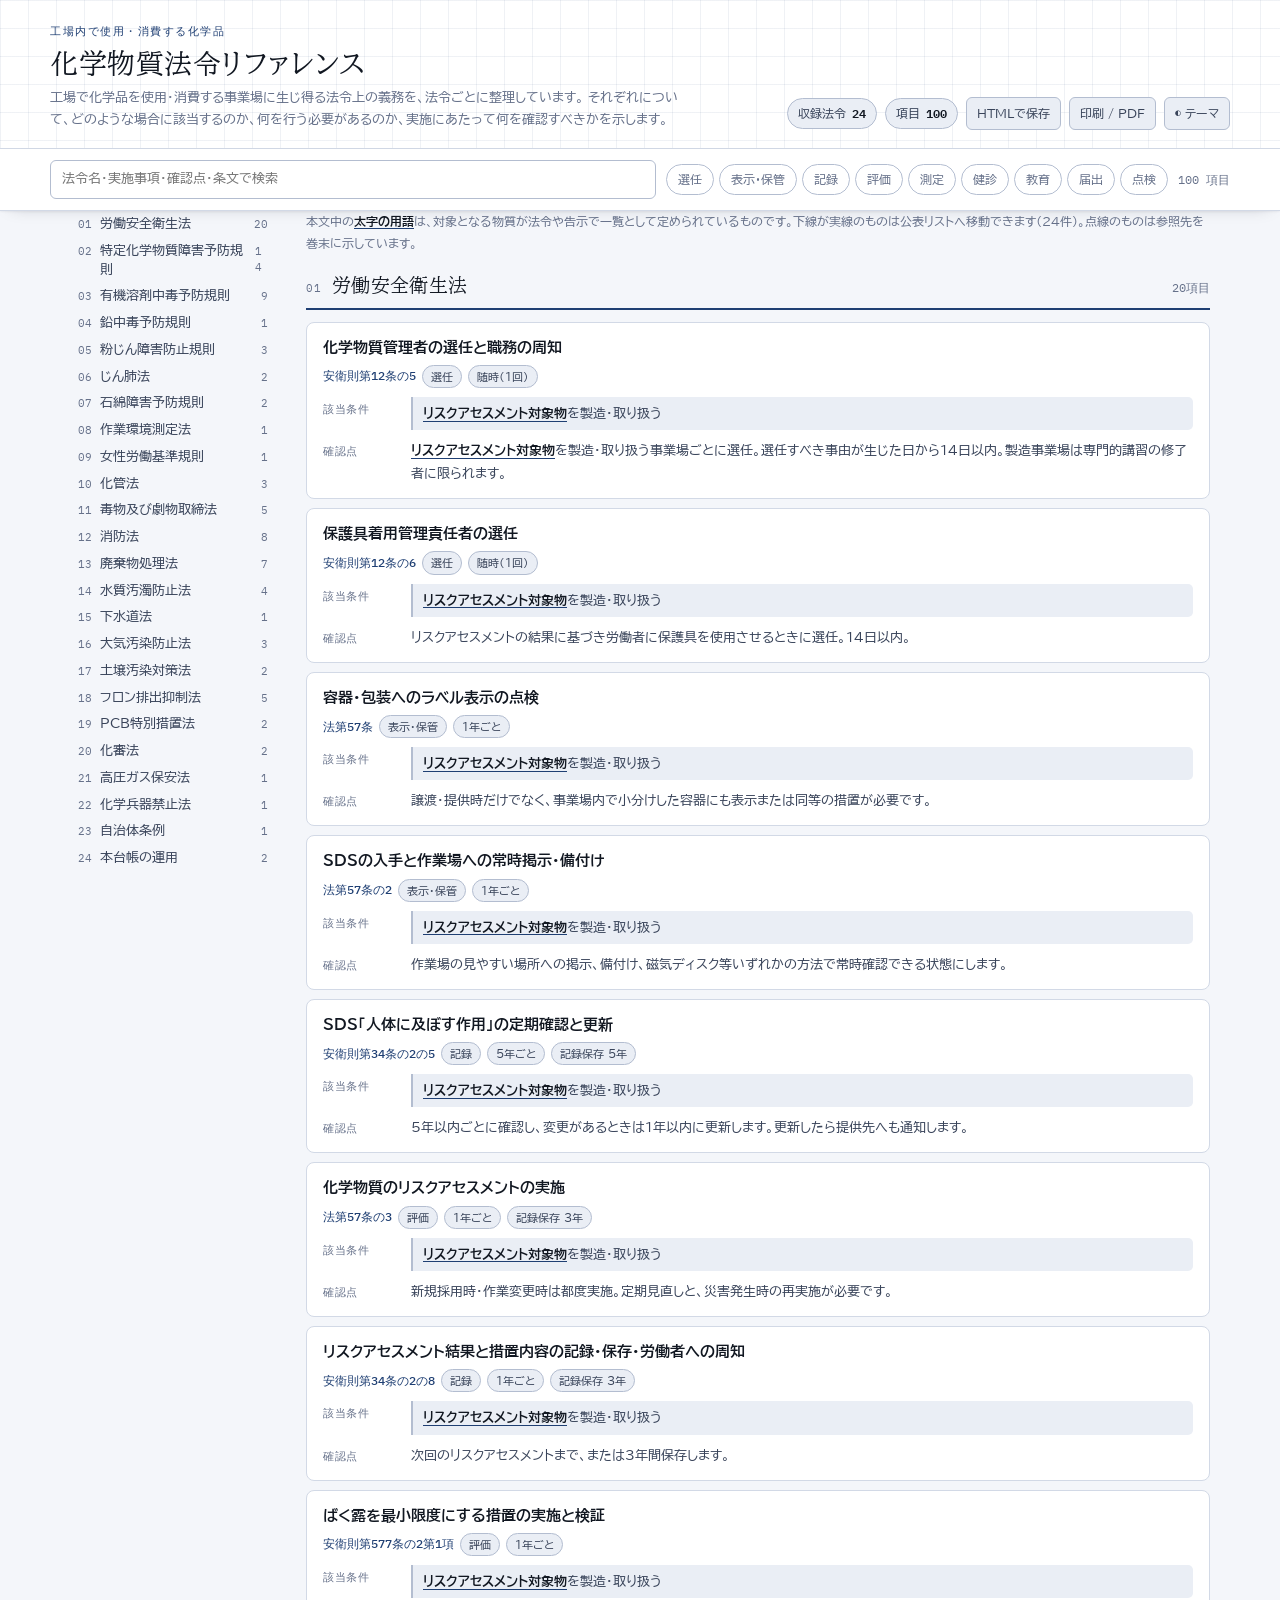
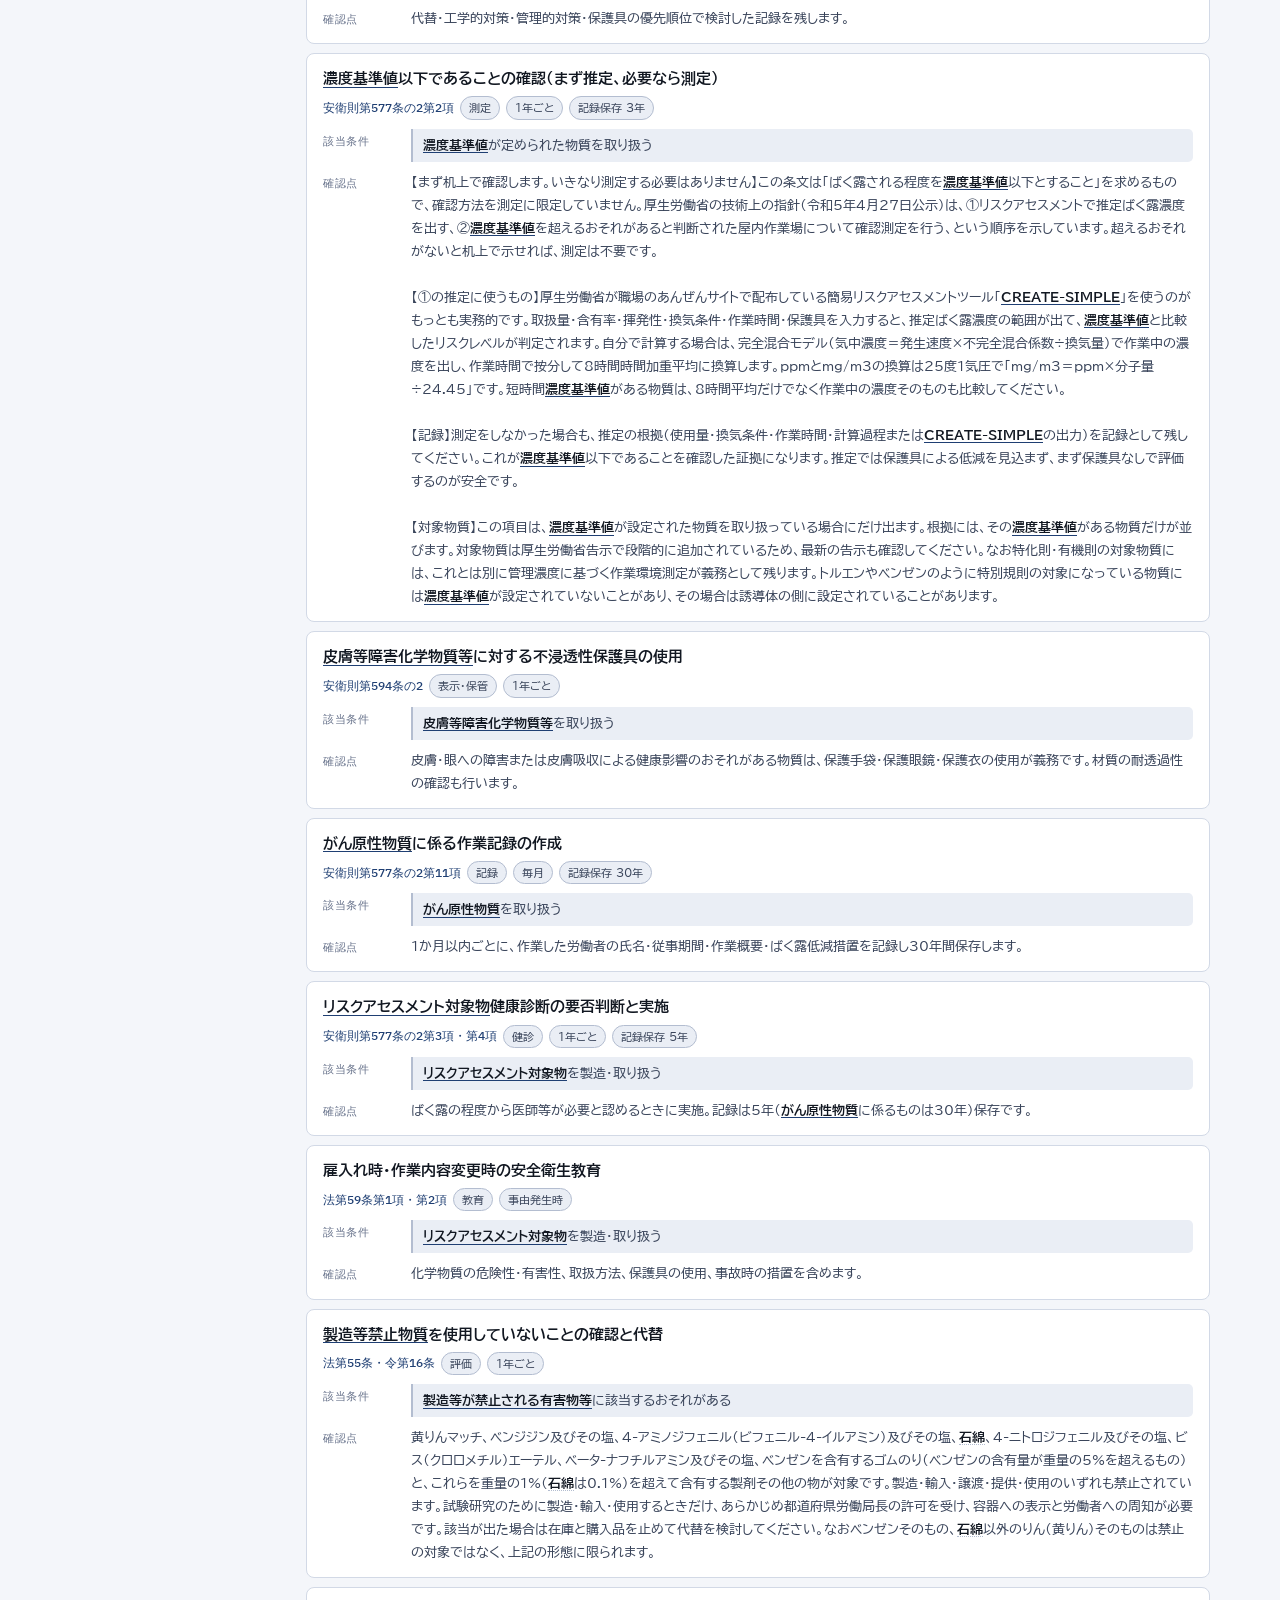
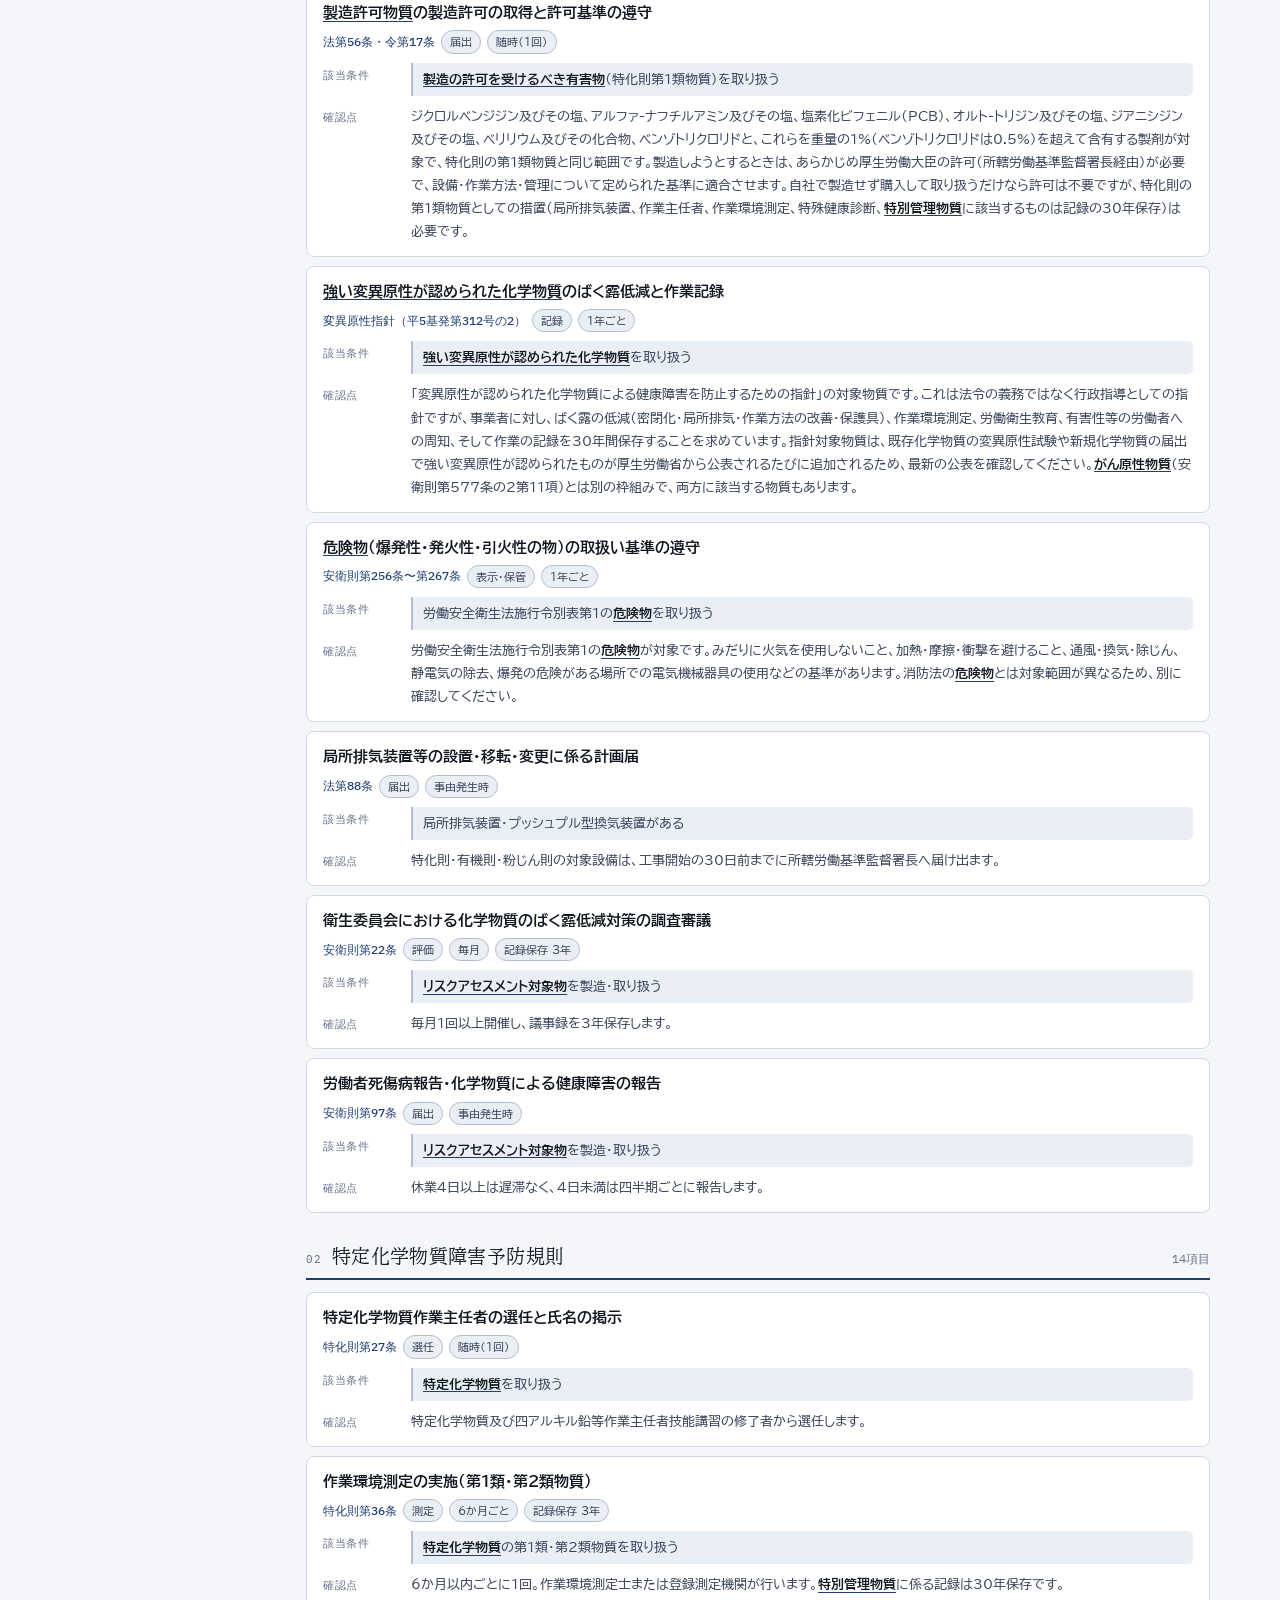
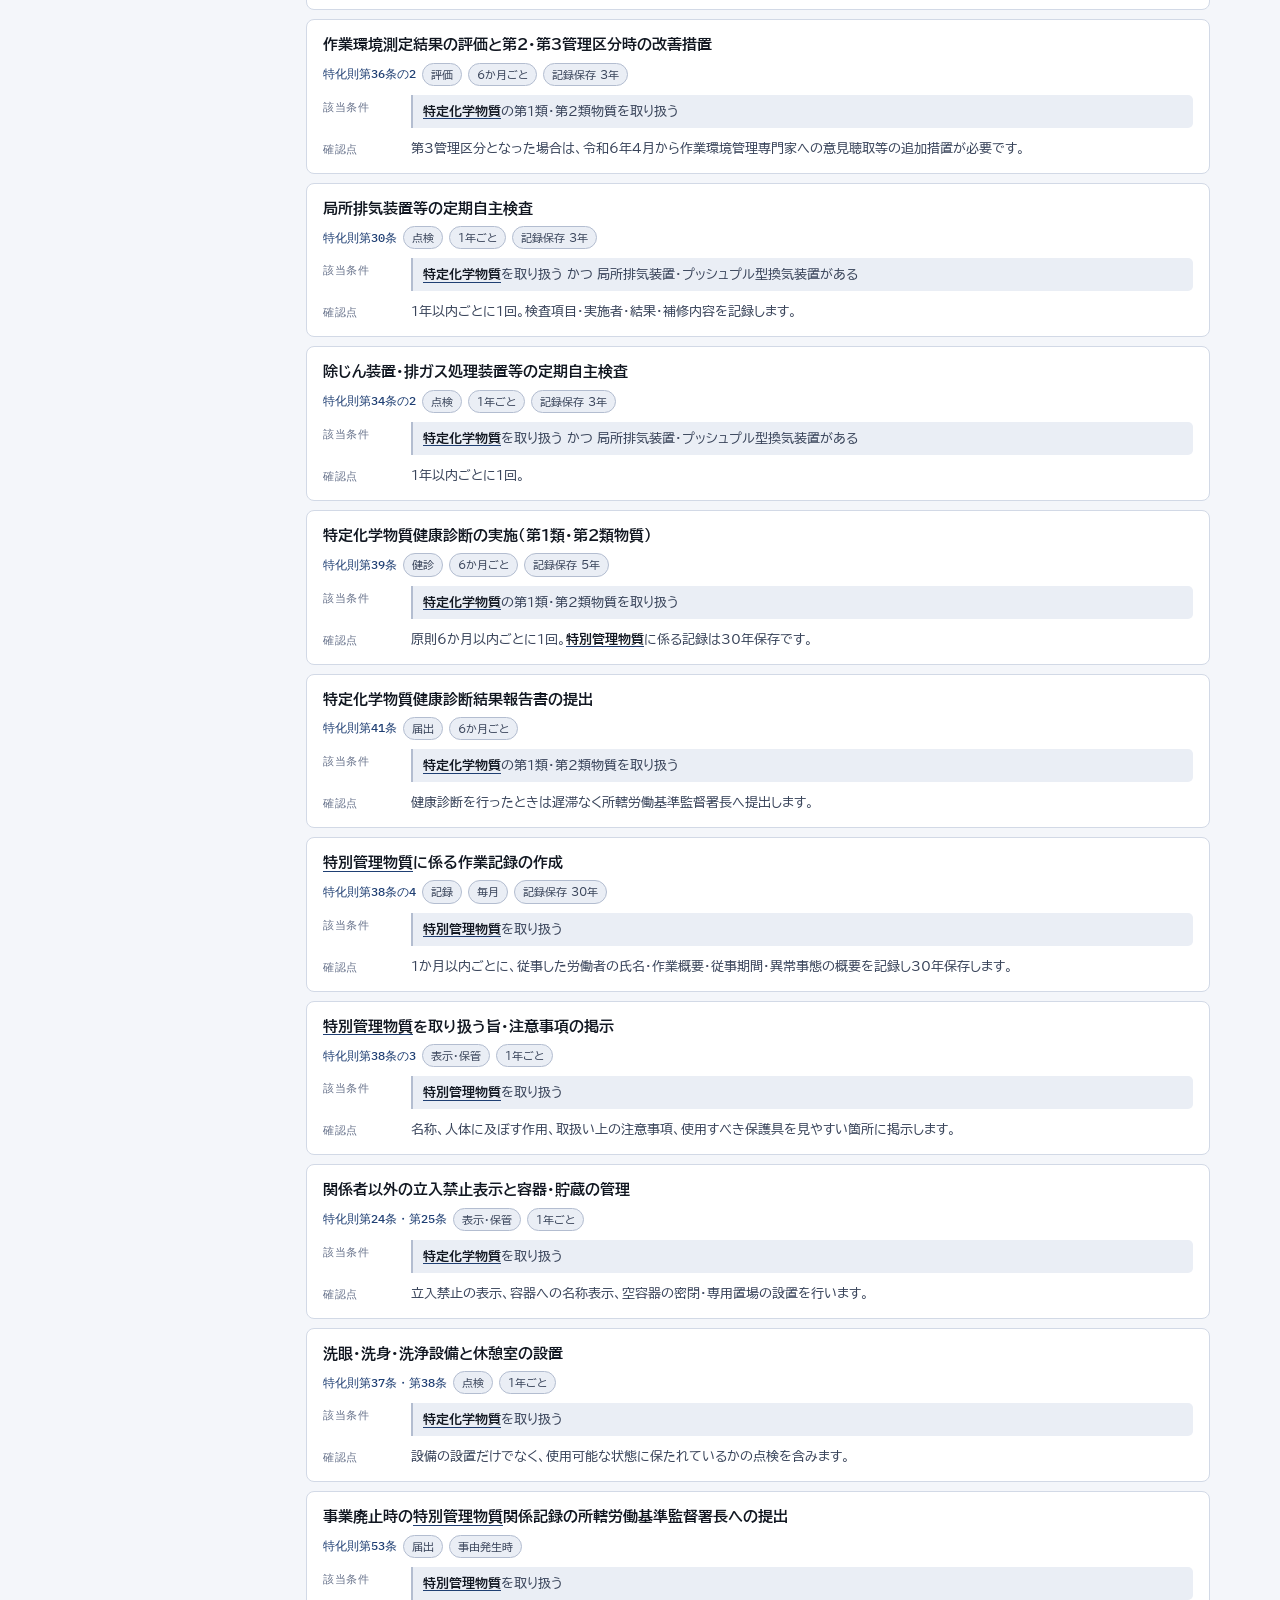
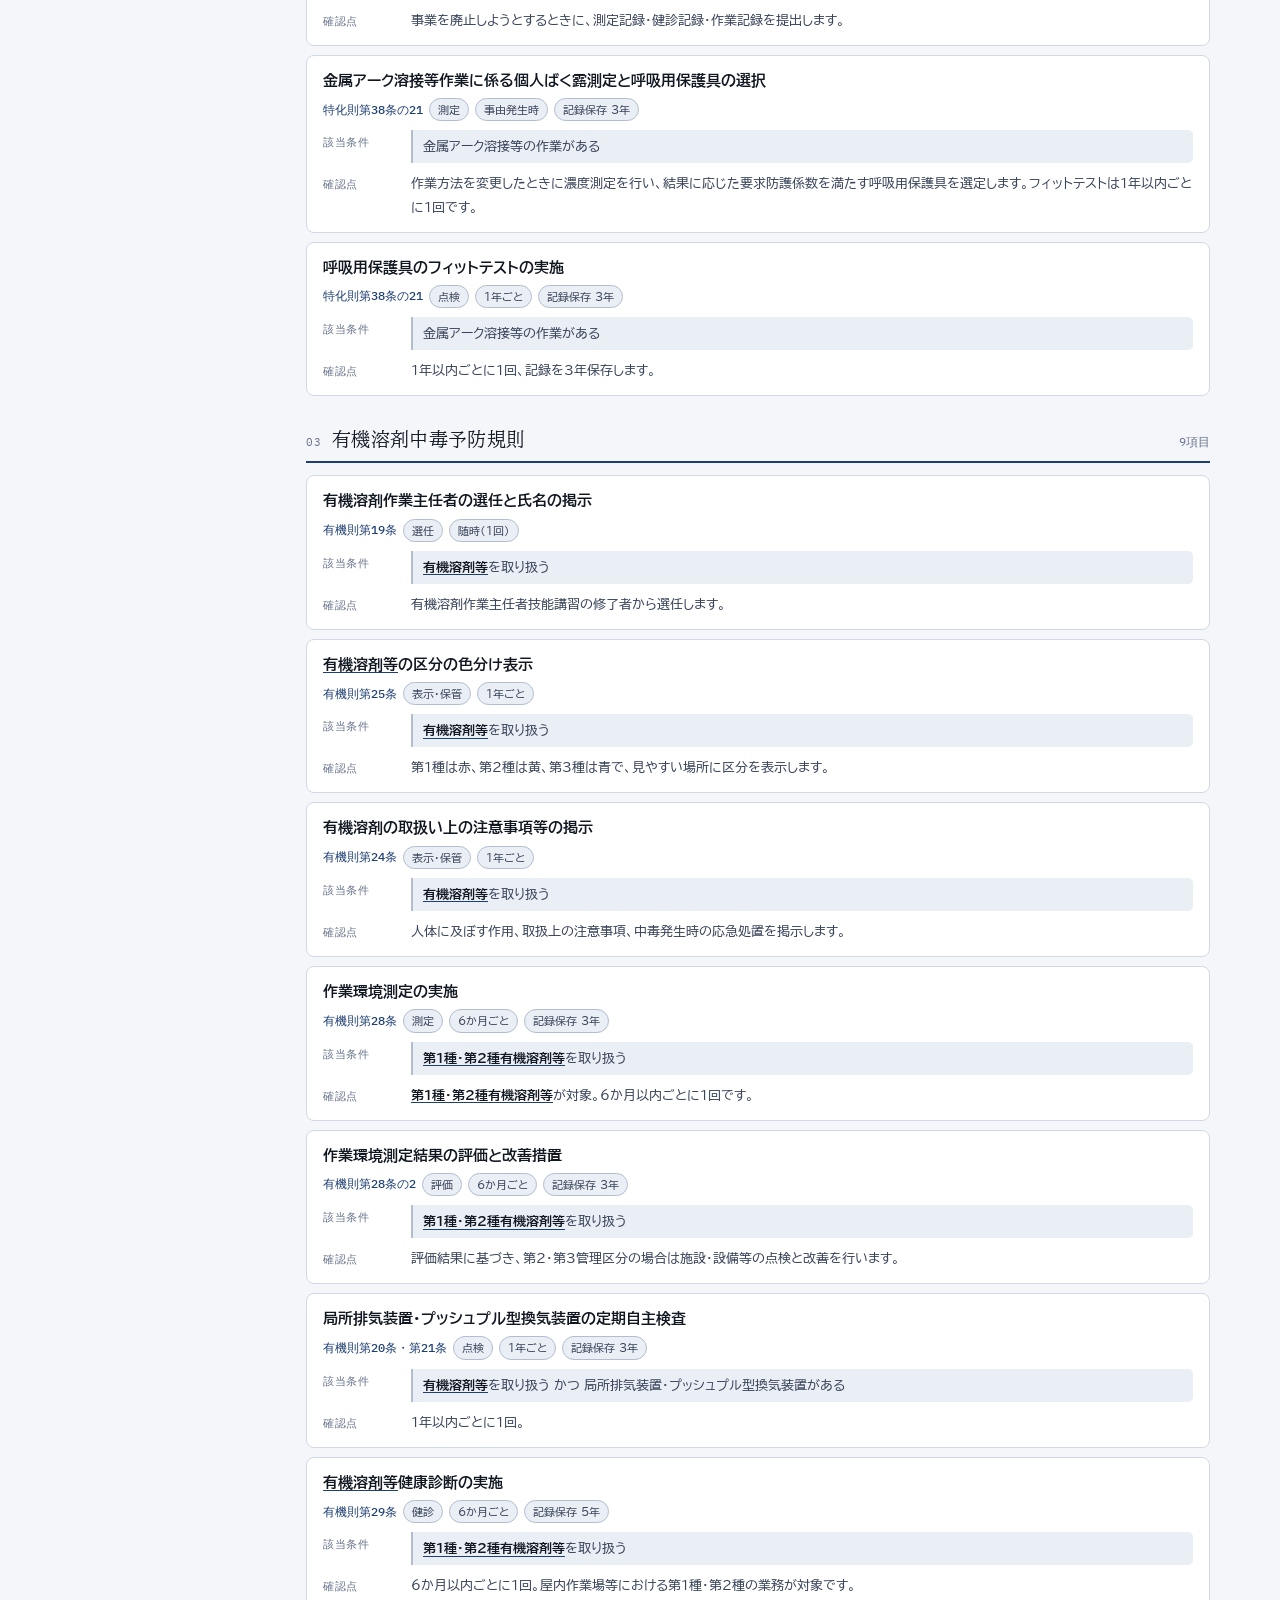
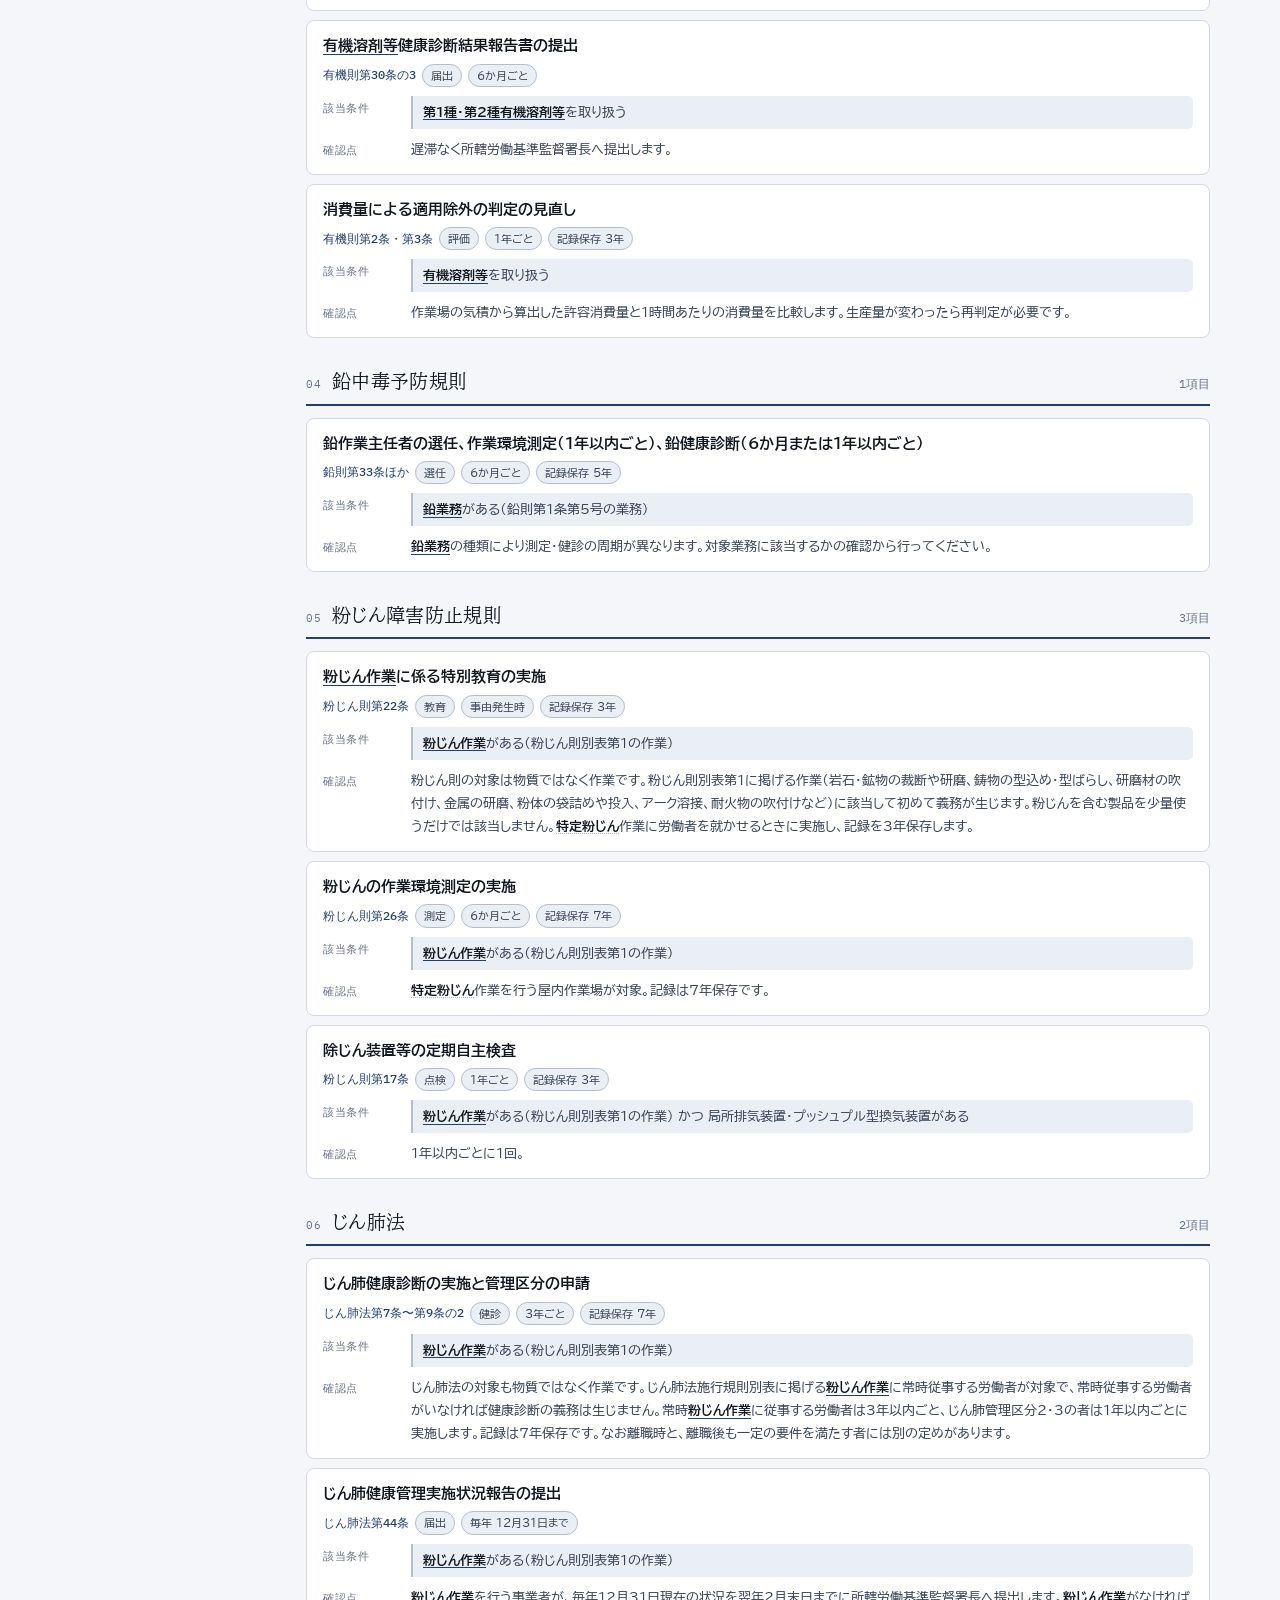
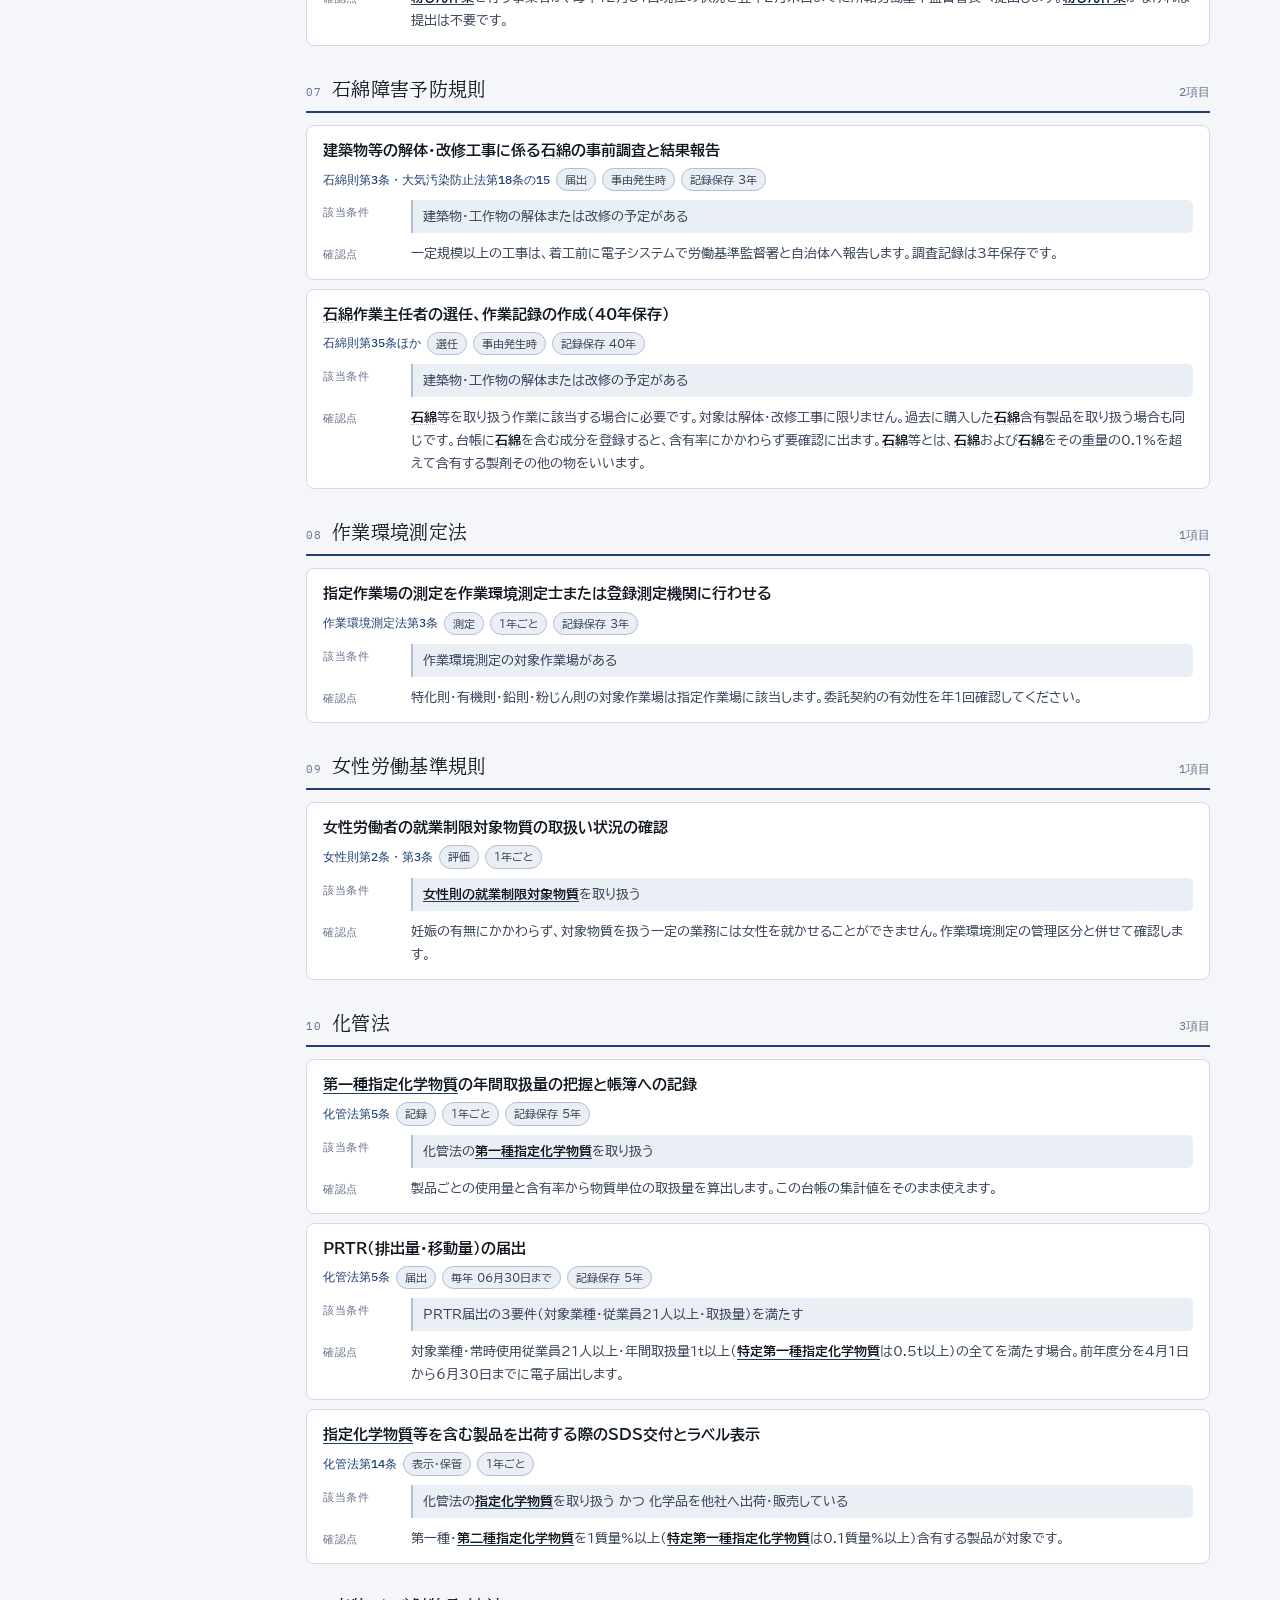
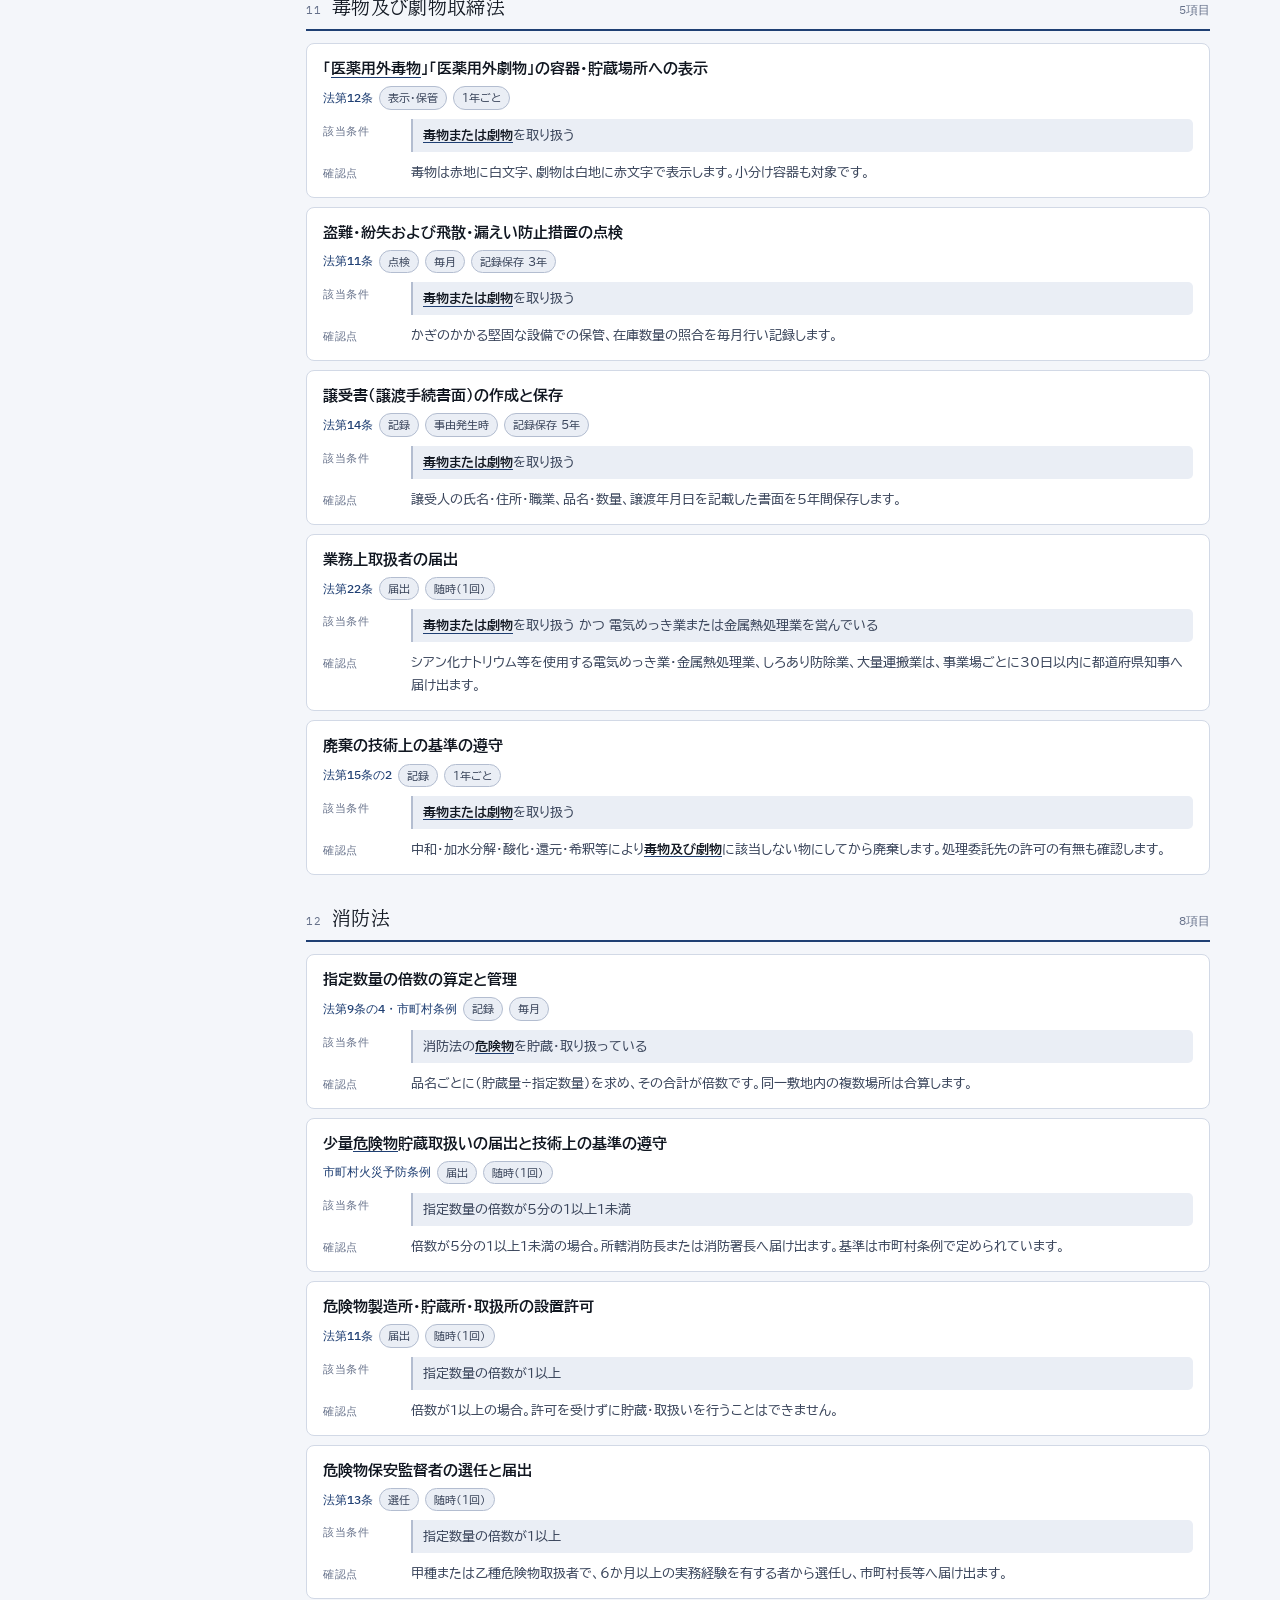
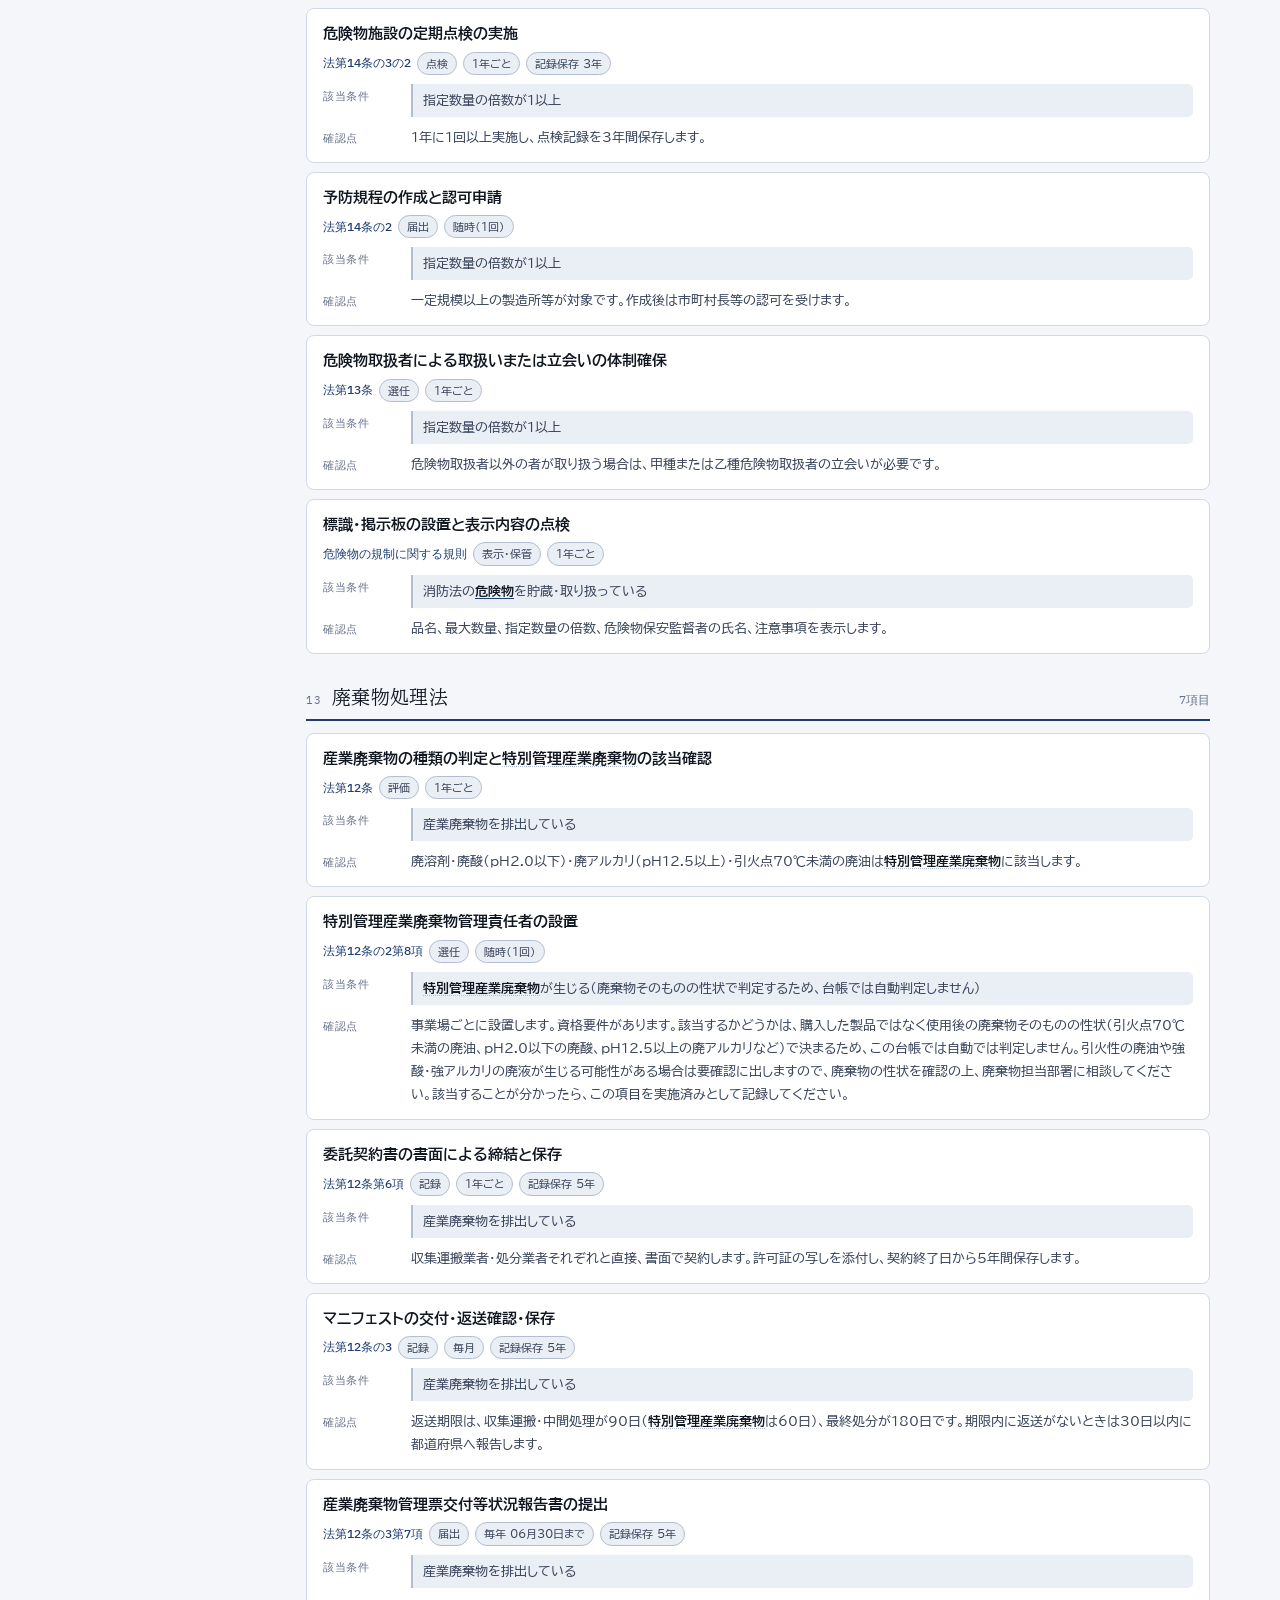
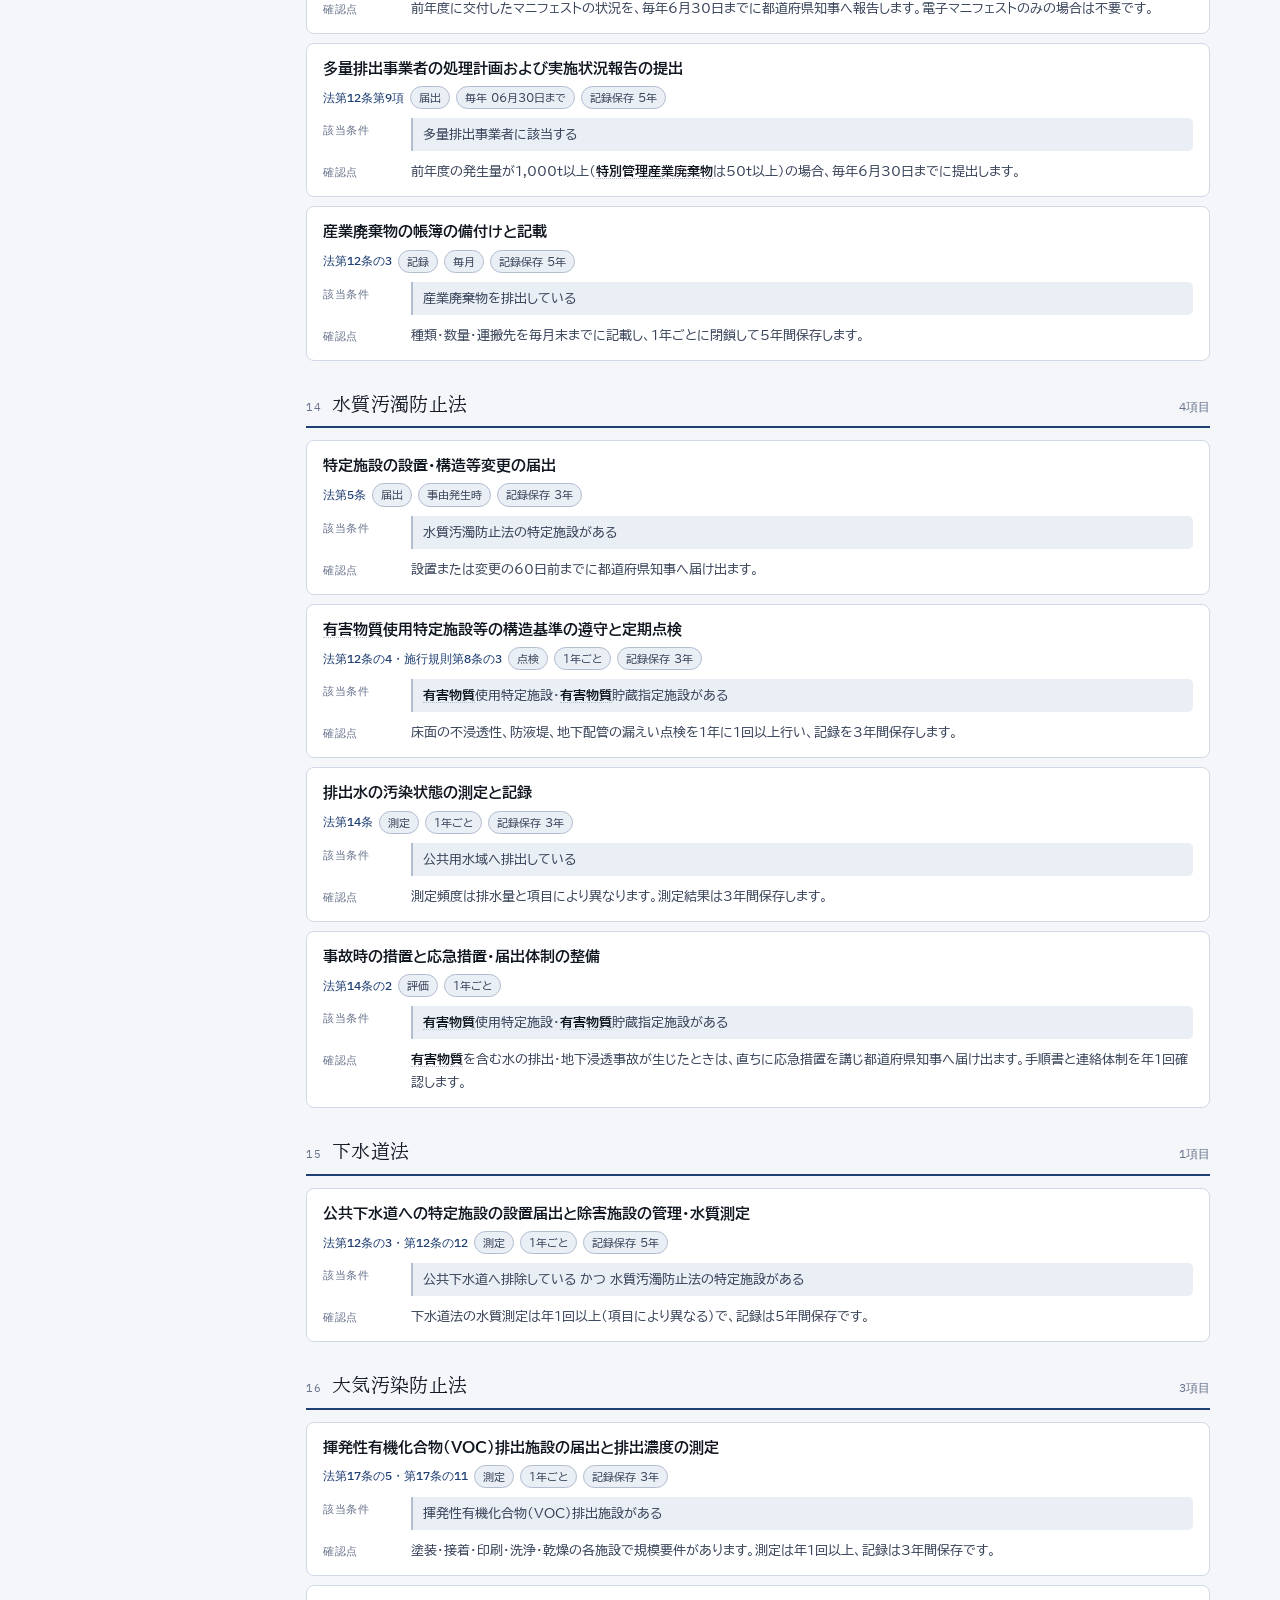
==== commit fb139850: "特別管理産業廃棄物の判定をタスクから要確認に変えた 特別管理産業廃棄物に当たるかどうかは、購入した製品ではなく使用後の 廃棄物そのものの性状（引火点70℃未満の廃油、pH2.0以下の廃酸、 pH12." ====
--- a/chem-checklist.html
+++ b/chem-checklist.html
@@ -197,7 +197,7 @@
 
 <script>
 "use strict";
-const DATA = {"laws": ["労働安全衛生法", "特定化学物質障害予防規則", "有機溶剤中毒予防規則", "鉛中毒予防規則", "粉じん障害防止規則", "じん肺法", "石綿障害予防規則", "作業環境測定法", "女性労働基準規則", "化管法", "毒物及び劇物取締法", "消防法", "廃棄物処理法", "水質汚濁防止法", "下水道法", "大気汚染防止法", "土壌汚染対策法", "フロン排出抑制法", "PCB特別措置法", "化審法", "高圧ガス保安法", "化学兵器禁止法", "自治体条例", "本台帳の運用"], "cats": ["選任", "表示・保管", "記録", "評価", "測定", "健診", "教育", "届出", "点検"], "items": [{"law": "労働安全衛生法", "art": "安衛則第12条の5", "cat": "選任", "cyc": "随時（1回）", "keep": "", "title": "化学物質管理者の選任と職務の周知", "cond": "リスクアセスメント対象物を製造・取り扱う", "memo": "リスクアセスメント対象物を製造・取り扱う事業場ごとに選任。選任すべき事由が生じた日から14日以内。製造事業場は専門的講習の修了者に限られます。", "titleH": "化学物質管理者の選任と職務の周知", "condH": "<a class=\"term\" href=\"https://anzeninfo.mhlw.go.jp/anzen_pg/GHS_MSD_FND.aspx\" target=\"_blank\" rel=\"noopener noreferrer\" title=\"労働安全衛生法 表示・通知対象物質\">リスクアセスメント対象物</a>を製造・取り扱う", "memoH": "<a class=\"term\" href=\"https://anzeninfo.mhlw.go.jp/anzen_pg/GHS_MSD_FND.aspx\" target=\"_blank\" rel=\"noopener noreferrer\" title=\"労働安全衛生法 表示・通知対象物質\">リスクアセスメント対象物</a>を製造・取り扱う事業場ごとに選任。選任すべき事由が生じた日から14日以内。製造事業場は専門的講習の修了者に限られます。"}, {"law": "労働安全衛生法", "art": "安衛則第12条の6", "cat": "選任", "cyc": "随時（1回）", "keep": "", "title": "保護具着用管理責任者の選任", "cond": "リスクアセスメント対象物を製造・取り扱う", "memo": "リスクアセスメントの結果に基づき労働者に保護具を使用させるときに選任。14日以内。", "titleH": "保護具着用管理責任者の選任", "condH": "<a class=\"term\" href=\"https://anzeninfo.mhlw.go.jp/anzen_pg/GHS_MSD_FND.aspx\" target=\"_blank\" rel=\"noopener noreferrer\" title=\"労働安全衛生法 表示・通知対象物質\">リスクアセスメント対象物</a>を製造・取り扱う", "memoH": "リスクアセスメントの結果に基づき労働者に保護具を使用させるときに選任。14日以内。"}, {"law": "労働安全衛生法", "art": "法第57条", "cat": "表示・保管", "cyc": "1年ごと", "keep": "", "title": "容器・包装へのラベル表示の点検", "cond": "リスクアセスメント対象物を製造・取り扱う", "memo": "譲渡・提供時だけでなく、事業場内で小分けした容器にも表示または同等の措置が必要です。", "titleH": "容器・包装へのラベル表示の点検", "condH": "<a class=\"term\" href=\"https://anzeninfo.mhlw.go.jp/anzen_pg/GHS_MSD_FND.aspx\" target=\"_blank\" rel=\"noopener noreferrer\" title=\"労働安全衛生法 表示・通知対象物質\">リスクアセスメント対象物</a>を製造・取り扱う", "memoH": "譲渡・提供時だけでなく、事業場内で小分けした容器にも表示または同等の措置が必要です。"}, {"law": "労働安全衛生法", "art": "法第57条の2", "cat": "表示・保管", "cyc": "1年ごと", "keep": "", "title": "SDSの入手と作業場への常時掲示・備付け", "cond": "リスクアセスメント対象物を製造・取り扱う", "memo": "作業場の見やすい場所への掲示、備付け、磁気ディスク等いずれかの方法で常時確認できる状態にします。", "titleH": "SDSの入手と作業場への常時掲示・備付け", "condH": "<a class=\"term\" href=\"https://anzeninfo.mhlw.go.jp/anzen_pg/GHS_MSD_FND.aspx\" target=\"_blank\" rel=\"noopener noreferrer\" title=\"労働安全衛生法 表示・通知対象物質\">リスクアセスメント対象物</a>を製造・取り扱う", "memoH": "作業場の見やすい場所への掲示、備付け、磁気ディスク等いずれかの方法で常時確認できる状態にします。"}, {"law": "労働安全衛生法", "art": "安衛則第34条の2の5", "cat": "記録", "cyc": "5年ごと", "keep": "5年", "title": "SDS「人体に及ぼす作用」の定期確認と更新", "cond": "リスクアセスメント対象物を製造・取り扱う", "memo": "5年以内ごとに確認し、変更があるときは1年以内に更新します。更新したら提供先へも通知します。", "titleH": "SDS「人体に及ぼす作用」の定期確認と更新", "condH": "<a class=\"term\" href=\"https://anzeninfo.mhlw.go.jp/anzen_pg/GHS_MSD_FND.aspx\" target=\"_blank\" rel=\"noopener noreferrer\" title=\"労働安全衛生法 表示・通知対象物質\">リスクアセスメント対象物</a>を製造・取り扱う", "memoH": "5年以内ごとに確認し、変更があるときは1年以内に更新します。更新したら提供先へも通知します。"}, {"law": "労働安全衛生法", "art": "法第57条の3", "cat": "評価", "cyc": "1年ごと", "keep": "3年", "title": "化学物質のリスクアセスメントの実施", "cond": "リスクアセスメント対象物を製造・取り扱う", "memo": "新規採用時・作業変更時は都度実施。定期見直しと、災害発生時の再実施が必要です。", "titleH": "化学物質のリスクアセスメントの実施", "condH": "<a class=\"term\" href=\"https://anzeninfo.mhlw.go.jp/anzen_pg/GHS_MSD_FND.aspx\" target=\"_blank\" rel=\"noopener noreferrer\" title=\"労働安全衛生法 表示・通知対象物質\">リスクアセスメント対象物</a>を製造・取り扱う", "memoH": "新規採用時・作業変更時は都度実施。定期見直しと、災害発生時の再実施が必要です。"}, {"law": "労働安全衛生法", "art": "安衛則第34条の2の8", "cat": "記録", "cyc": "1年ごと", "keep": "3年", "title": "リスクアセスメント結果と措置内容の記録・保存・労働者への周知", "cond": "リスクアセスメント対象物を製造・取り扱う", "memo": "次回のリスクアセスメントまで、または3年間保存します。", "titleH": "リスクアセスメント結果と措置内容の記録・保存・労働者への周知", "condH": "<a class=\"term\" href=\"https://anzeninfo.mhlw.go.jp/anzen_pg/GHS_MSD_FND.aspx\" target=\"_blank\" rel=\"noopener noreferrer\" title=\"労働安全衛生法 表示・通知対象物質\">リスクアセスメント対象物</a>を製造・取り扱う", "memoH": "次回のリスクアセスメントまで、または3年間保存します。"}, {"law": "労働安全衛生法", "art": "安衛則第577条の2第1項", "cat": "評価", "cyc": "1年ごと", "keep": "", "title": "ばく露を最小限度にする措置の実施と検証", "cond": "リスクアセスメント対象物を製造・取り扱う", "memo": "代替・工学的対策・管理的対策・保護具の優先順位で検討した記録を残します。", "titleH": "ばく露を最小限度にする措置の実施と検証", "condH": "<a class=\"term\" href=\"https://anzeninfo.mhlw.go.jp/anzen_pg/GHS_MSD_FND.aspx\" target=\"_blank\" rel=\"noopener noreferrer\" title=\"労働安全衛生法 表示・通知対象物質\">リスクアセスメント対象物</a>を製造・取り扱う", "memoH": "代替・工学的対策・管理的対策・保護具の優先順位で検討した記録を残します。"}, {"law": "労働安全衛生法", "art": "安衛則第577条の2第2項", "cat": "測定", "cyc": "1年ごと", "keep": "3年", "title": "濃度基準値以下であることの確認（まず推定、必要なら測定）", "cond": "濃度基準値が定められた物質を取り扱う", "memo": "【まず机上で確認します。いきなり測定する必要はありません】この条文は「ばく露される程度を濃度基準値以下とすること」を求めるもので、確認方法を測定に限定していません。厚生労働省の技術上の指針（令和5年4月27日公示）は、①リスクアセスメントで推定ばく露濃度を出す、②濃度基準値を超えるおそれがあると判断された屋内作業場について確認測定を行う、という順序を示しています。超えるおそれがないと机上で示せれば、測定は不要です。\n\n【①の推定に使うもの】厚生労働省が職場のあんぜんサイトで配布している簡易リスクアセスメントツール「CREATE-SIMPLE」を使うのがもっとも実務的です。取扱量・含有率・揮発性・換気条件・作業時間・保護具を入力すると、推定ばく露濃度の範囲が出て、濃度基準値と比較したリスクレベルが判定されます。自分で計算する場合は、完全混合モデル（気中濃度＝発生速度×不完全混合係数÷換気量）で作業中の濃度を出し、作業時間で按分して8時間時間加重平均に換算します。ppmとmg/m3の換算は25度1気圧で「mg/m3＝ppm×分子量÷24.45」です。短時間濃度基準値がある物質は、8時間平均だけでなく作業中の濃度そのものも比較してください。\n\n【記録】測定をしなかった場合も、推定の根拠（使用量・換気条件・作業時間・計算過程またはCREATE-SIMPLEの出力）を記録として残してください。これが濃度基準値以下であることを確認した証拠になります。推定では保護具による低減を見込まず、まず保護具なしで評価するのが安全です。\n\n【対象物質】この項目は、濃度基準値が設定された物質を取り扱っている場合にだけ出ます。根拠には、その濃度基準値がある物質だけが並びます。対象物質は厚生労働省告示で段階的に追加されているため、最新の告示も確認してください。なお特化則・有機則の対象物質には、これとは別に管理濃度に基づく作業環境測定が義務として残ります。トルエンやベンゼンのように特別規則の対象になっている物質には濃度基準値が設定されていないことがあり、その場合は誘導体の側に設定されていることがあります。", "titleH": "<a class=\"term\" href=\"https://anzeninfo.mhlw.go.jp/user/anzen/kag/ankgc11.html\" target=\"_blank\" rel=\"noopener noreferrer\" title=\"濃度基準値等\">濃度基準値</a>以下であることの確認（まず推定、必要なら測定）", "condH": "<a class=\"term\" href=\"https://anzeninfo.mhlw.go.jp/user/anzen/kag/ankgc11.html\" target=\"_blank\" rel=\"noopener noreferrer\" title=\"濃度基準値等\">濃度基準値</a>が定められた物質を取り扱う", "memoH": "【まず机上で確認します。いきなり測定する必要はありません】この条文は「ばく露される程度を<a class=\"term\" href=\"https://anzeninfo.mhlw.go.jp/user/anzen/kag/ankgc11.html\" target=\"_blank\" rel=\"noopener noreferrer\" title=\"濃度基準値等\">濃度基準値</a>以下とすること」を求めるもので、確認方法を測定に限定していません。厚生労働省の技術上の指針（令和5年4月27日公示）は、①リスクアセスメントで推定ばく露濃度を出す、②<a class=\"term\" href=\"https://anzeninfo.mhlw.go.jp/user/anzen/kag/ankgc11.html\" target=\"_blank\" rel=\"noopener noreferrer\" title=\"濃度基準値等\">濃度基準値</a>を超えるおそれがあると判断された屋内作業場について確認測定を行う、という順序を示しています。超えるおそれがないと机上で示せれば、測定は不要です。\n\n【①の推定に使うもの】厚生労働省が職場のあんぜんサイトで配布している簡易リスクアセスメントツール「<a class=\"term\" href=\"https://anzeninfo.mhlw.go.jp/user/anzen/kag/kagaku_index.html\" target=\"_blank\" rel=\"noopener noreferrer\" title=\"厚生労働省の簡易リスクアセスメントツール\">CREATE-SIMPLE</a>」を使うのがもっとも実務的です。取扱量・含有率・揮発性・換気条件・作業時間・保護具を入力すると、推定ばく露濃度の範囲が出て、<a class=\"term\" href=\"https://anzeninfo.mhlw.go.jp/user/anzen/kag/ankgc11.html\" target=\"_blank\" rel=\"noopener noreferrer\" title=\"濃度基準値等\">濃度基準値</a>と比較したリスクレベルが判定されます。自分で計算する場合は、完全混合モデル（気中濃度＝発生速度×不完全混合係数÷換気量）で作業中の濃度を出し、作業時間で按分して8時間時間加重平均に換算します。ppmとmg/m3の換算は25度1気圧で「mg/m3＝ppm×分子量÷24.45」です。短時間<a class=\"term\" href=\"https://anzeninfo.mhlw.go.jp/user/anzen/kag/ankgc11.html\" target=\"_blank\" rel=\"noopener noreferrer\" title=\"濃度基準値等\">濃度基準値</a>がある物質は、8時間平均だけでなく作業中の濃度そのものも比較してください。\n\n【記録】測定をしなかった場合も、推定の根拠（使用量・換気条件・作業時間・計算過程または<a class=\"term\" href=\"https://anzeninfo.mhlw.go.jp/user/anzen/kag/kagaku_index.html\" target=\"_blank\" rel=\"noopener noreferrer\" title=\"厚生労働省の簡易リスクアセスメントツール\">CREATE-SIMPLE</a>の出力）を記録として残してください。これが<a class=\"term\" href=\"https://anzeninfo.mhlw.go.jp/user/anzen/kag/ankgc11.html\" target=\"_blank\" rel=\"noopener noreferrer\" title=\"濃度基準値等\">濃度基準値</a>以下であることを確認した証拠になります。推定では保護具による低減を見込まず、まず保護具なしで評価するのが安全です。\n\n【対象物質】この項目は、<a class=\"term\" href=\"https://anzeninfo.mhlw.go.jp/user/anzen/kag/ankgc11.html\" target=\"_blank\" rel=\"noopener noreferrer\" title=\"濃度基準値等\">濃度基準値</a>が設定された物質を取り扱っている場合にだけ出ます。根拠には、その<a class=\"term\" href=\"https://anzeninfo.mhlw.go.jp/user/anzen/kag/ankgc11.html\" target=\"_blank\" rel=\"noopener noreferrer\" title=\"濃度基準値等\">濃度基準値</a>がある物質だけが並びます。対象物質は厚生労働省告示で段階的に追加されているため、最新の告示も確認してください。なお特化則・有機則の対象物質には、これとは別に管理濃度に基づく作業環境測定が義務として残ります。トルエンやベンゼンのように特別規則の対象になっている物質には<a class=\"term\" href=\"https://anzeninfo.mhlw.go.jp/user/anzen/kag/ankgc11.html\" target=\"_blank\" rel=\"noopener noreferrer\" title=\"濃度基準値等\">濃度基準値</a>が設定されていないことがあり、その場合は誘導体の側に設定されていることがあります。"}, {"law": "労働安全衛生法", "art": "安衛則第594条の2", "cat": "表示・保管", "cyc": "1年ごと", "keep": "", "title": "皮膚等障害化学物質等に対する不浸透性保護具の使用", "cond": "皮膚等障害化学物質等を取り扱う", "memo": "皮膚・眼への障害または皮膚吸収による健康影響のおそれがある物質は、保護手袋・保護眼鏡・保護衣の使用が義務です。材質の耐透過性の確認も行います。", "titleH": "<a class=\"term\" href=\"https://anzeninfo.mhlw.go.jp/user/anzen/kag/ankgc13.html\" target=\"_blank\" rel=\"noopener noreferrer\" title=\"皮膚等障害化学物質\">皮膚等障害化学物質等</a>に対する不浸透性保護具の使用", "condH": "<a class=\"term\" href=\"https://anzeninfo.mhlw.go.jp/user/anzen/kag/ankgc13.html\" target=\"_blank\" rel=\"noopener noreferrer\" title=\"皮膚等障害化学物質\">皮膚等障害化学物質等</a>を取り扱う", "memoH": "皮膚・眼への障害または皮膚吸収による健康影響のおそれがある物質は、保護手袋・保護眼鏡・保護衣の使用が義務です。材質の耐透過性の確認も行います。"}, {"law": "労働安全衛生法", "art": "安衛則第577条の2第11項", "cat": "記録", "cyc": "毎月", "keep": "30年", "title": "がん原性物質に係る作業記録の作成", "cond": "がん原性物質を取り扱う", "memo": "1か月以内ごとに、作業した労働者の氏名・従事期間・作業概要・ばく露低減措置を記録し30年間保存します。", "titleH": "<a class=\"term\" href=\"https://anzeninfo.mhlw.go.jp/user/anzen/kag/ankgc12.html\" target=\"_blank\" rel=\"noopener noreferrer\" title=\"がん原性物質\">がん原性物質</a>に係る作業記録の作成", "condH": "<a class=\"term\" href=\"https://anzeninfo.mhlw.go.jp/user/anzen/kag/ankgc12.html\" target=\"_blank\" rel=\"noopener noreferrer\" title=\"がん原性物質\">がん原性物質</a>を取り扱う", "memoH": "1か月以内ごとに、作業した労働者の氏名・従事期間・作業概要・ばく露低減措置を記録し30年間保存します。"}, {"law": "労働安全衛生法", "art": "安衛則第577条の2第3項・第4項", "cat": "健診", "cyc": "1年ごと", "keep": "5年", "title": "リスクアセスメント対象物健康診断の要否判断と実施", "cond": "リスクアセスメント対象物を製造・取り扱う", "memo": "ばく露の程度から医師等が必要と認めるときに実施。記録は5年（がん原性物質に係るものは30年）保存です。", "titleH": "<a class=\"term\" href=\"https://anzeninfo.mhlw.go.jp/anzen_pg/GHS_MSD_FND.aspx\" target=\"_blank\" rel=\"noopener noreferrer\" title=\"労働安全衛生法 表示・通知対象物質\">リスクアセスメント対象物</a>健康診断の要否判断と実施", "condH": "<a class=\"term\" href=\"https://anzeninfo.mhlw.go.jp/anzen_pg/GHS_MSD_FND.aspx\" target=\"_blank\" rel=\"noopener noreferrer\" title=\"労働安全衛生法 表示・通知対象物質\">リスクアセスメント対象物</a>を製造・取り扱う", "memoH": "ばく露の程度から医師等が必要と認めるときに実施。記録は5年（<a class=\"term\" href=\"https://anzeninfo.mhlw.go.jp/user/anzen/kag/ankgc12.html\" target=\"_blank\" rel=\"noopener noreferrer\" title=\"がん原性物質\">がん原性物質</a>に係るものは30年）保存です。"}, {"law": "労働安全衛生法", "art": "法第59条第1項・第2項", "cat": "教育", "cyc": "事由発生時", "keep": "", "title": "雇入れ時・作業内容変更時の安全衛生教育", "cond": "リスクアセスメント対象物を製造・取り扱う", "memo": "化学物質の危険性・有害性、取扱方法、保護具の使用、事故時の措置を含めます。", "titleH": "雇入れ時・作業内容変更時の安全衛生教育", "condH": "<a class=\"term\" href=\"https://anzeninfo.mhlw.go.jp/anzen_pg/GHS_MSD_FND.aspx\" target=\"_blank\" rel=\"noopener noreferrer\" title=\"労働安全衛生法 表示・通知対象物質\">リスクアセスメント対象物</a>を製造・取り扱う", "memoH": "化学物質の危険性・有害性、取扱方法、保護具の使用、事故時の措置を含めます。"}, {"law": "労働安全衛生法", "art": "法第55条・令第16条", "cat": "評価", "cyc": "1年ごと", "keep": "", "title": "製造等禁止物質を使用していないことの確認と代替", "cond": "製造等が禁止される有害物等に該当するおそれがある", "memo": "黄りんマッチ、ベンジジン及びその塩、4-アミノジフェニル（ビフェニル-4-イルアミン）及びその塩、石綿、4-ニトロジフェニル及びその塩、ビス（クロロメチル）エーテル、ベータ-ナフチルアミン及びその塩、ベンゼンを含有するゴムのり（ベンゼンの含有量が重量の5%を超えるもの）と、これらを重量の1%（石綿は0.1%）を超えて含有する製剤その他の物が対象です。製造・輸入・譲渡・提供・使用のいずれも禁止されています。試験研究のために製造・輸入・使用するときだけ、あらかじめ都道府県労働局長の許可を受け、容器への表示と労働者への周知が必要です。該当が出た場合は在庫と購入品を止めて代替を検討してください。なおベンゼンそのもの、石綿以外のりん（黄りん）そのものは禁止の対象ではなく、上記の形態に限られます。", "titleH": "<a class=\"term\" href=\"https://laws.e-gov.go.jp/law/347CO0000000318\" target=\"_blank\" rel=\"noopener noreferrer\" title=\"安衛法施行令 第16条\">製造等禁止物質</a>を使用していないことの確認と代替", "condH": "<a class=\"term\" href=\"https://laws.e-gov.go.jp/law/347CO0000000318\" target=\"_blank\" rel=\"noopener noreferrer\" title=\"安衛法施行令 第16条\">製造等が禁止される有害物等</a>に該当するおそれがある", "memoH": "黄りんマッチ、ベンジジン及びその塩、4-アミノジフェニル（ビフェニル-4-イルアミン）及びその塩、<b class=\"term\">石綿</b>、4-ニトロジフェニル及びその塩、ビス（クロロメチル）エーテル、ベータ-ナフチルアミン及びその塩、ベンゼンを含有するゴムのり（ベンゼンの含有量が重量の5%を超えるもの）と、これらを重量の1%（<b class=\"term\">石綿</b>は0.1%）を超えて含有する製剤その他の物が対象です。製造・輸入・譲渡・提供・使用のいずれも禁止されています。試験研究のために製造・輸入・使用するときだけ、あらかじめ都道府県労働局長の許可を受け、容器への表示と労働者への周知が必要です。該当が出た場合は在庫と購入品を止めて代替を検討してください。なおベンゼンそのもの、<b class=\"term\">石綿</b>以外のりん（黄りん）そのものは禁止の対象ではなく、上記の形態に限られます。"}, {"law": "労働安全衛生法", "art": "法第56条・令第17条", "cat": "届出", "cyc": "随時（1回）", "keep": "", "title": "製造許可物質の製造許可の取得と許可基準の遵守", "cond": "製造の許可を受けるべき有害物（特化則第1類物質）を取り扱う", "memo": "ジクロルベンジジン及びその塩、アルファ-ナフチルアミン及びその塩、塩素化ビフェニル（PCB）、オルト-トリジン及びその塩、ジアニシジン及びその塩、ベリリウム及びその化合物、ベンゾトリクロリドと、これらを重量の1%（ベンゾトリクロリドは0.5%）を超えて含有する製剤が対象で、特化則の第1類物質と同じ範囲です。製造しようとするときは、あらかじめ厚生労働大臣の許可（所轄労働基準監督署長経由）が必要で、設備・作業方法・管理について定められた基準に適合させます。自社で製造せず購入して取り扱うだけなら許可は不要ですが、特化則の第1類物質としての措置（局所排気装置、作業主任者、作業環境測定、特殊健康診断、特別管理物質に該当するものは記録の30年保存）は必要です。", "titleH": "<a class=\"term\" href=\"https://laws.e-gov.go.jp/law/347CO0000000318\" target=\"_blank\" rel=\"noopener noreferrer\" title=\"安衛法施行令 第17条・別表第3第1号\">製造許可物質</a>の製造許可の取得と許可基準の遵守", "condH": "<a class=\"term\" href=\"https://laws.e-gov.go.jp/law/347CO0000000318\" target=\"_blank\" rel=\"noopener noreferrer\" title=\"安衛法施行令 第17条・別表第3第1号\">製造の許可を受けるべき有害物</a>（特化則第1類物質）を取り扱う", "memoH": "ジクロルベンジジン及びその塩、アルファ-ナフチルアミン及びその塩、塩素化ビフェニル（PCB）、オルト-トリジン及びその塩、ジアニシジン及びその塩、ベリリウム及びその化合物、ベンゾトリクロリドと、これらを重量の1%（ベンゾトリクロリドは0.5%）を超えて含有する製剤が対象で、特化則の第1類物質と同じ範囲です。製造しようとするときは、あらかじめ厚生労働大臣の許可（所轄労働基準監督署長経由）が必要で、設備・作業方法・管理について定められた基準に適合させます。自社で製造せず購入して取り扱うだけなら許可は不要ですが、特化則の第1類物質としての措置（局所排気装置、作業主任者、作業環境測定、特殊健康診断、<a class=\"term\" href=\"https://laws.e-gov.go.jp/law/347M50002000039/\" target=\"_blank\" rel=\"noopener noreferrer\" title=\"特化則 別表第3\">特別管理物質</a>に該当するものは記録の30年保存）は必要です。"}, {"law": "労働安全衛生法", "art": "変異原性指針（平5基発第312号の2）", "cat": "記録", "cyc": "1年ごと", "keep": "", "title": "強い変異原性が認められた化学物質のばく露低減と作業記録", "cond": "強い変異原性が認められた化学物質を取り扱う", "memo": "「変異原性が認められた化学物質による健康障害を防止するための指針」の対象物質です。これは法令の義務ではなく行政指導としての指針ですが、事業者に対し、ばく露の低減（密閉化・局所排気・作業方法の改善・保護具）、作業環境測定、労働衛生教育、有害性等の労働者への周知、そして作業の記録を30年間保存することを求めています。指針対象物質は、既存化学物質の変異原性試験や新規化学物質の届出で強い変異原性が認められたものが厚生労働省から公表されるたびに追加されるため、最新の公表を確認してください。がん原性物質（安衛則第577条の2第11項）とは別の枠組みで、両方に該当する物質もあります。", "titleH": "<a class=\"term\" href=\"https://anzeninfo.mhlw.go.jp/user/anzen/kag/kagaku_index.html\" target=\"_blank\" rel=\"noopener noreferrer\" title=\"変異原性指針 対象物質\">強い変異原性が認められた化学物質</a>のばく露低減と作業記録", "condH": "<a class=\"term\" href=\"https://anzeninfo.mhlw.go.jp/user/anzen/kag/kagaku_index.html\" target=\"_blank\" rel=\"noopener noreferrer\" title=\"変異原性指針 対象物質\">強い変異原性が認められた化学物質</a>を取り扱う", "memoH": "「変異原性が認められた化学物質による健康障害を防止するための指針」の対象物質です。これは法令の義務ではなく行政指導としての指針ですが、事業者に対し、ばく露の低減（密閉化・局所排気・作業方法の改善・保護具）、作業環境測定、労働衛生教育、有害性等の労働者への周知、そして作業の記録を30年間保存することを求めています。指針対象物質は、既存化学物質の変異原性試験や新規化学物質の届出で強い変異原性が認められたものが厚生労働省から公表されるたびに追加されるため、最新の公表を確認してください。<a class=\"term\" href=\"https://anzeninfo.mhlw.go.jp/user/anzen/kag/ankgc12.html\" target=\"_blank\" rel=\"noopener noreferrer\" title=\"がん原性物質\">がん原性物質</a>（安衛則第577条の2第11項）とは別の枠組みで、両方に該当する物質もあります。"}, {"law": "労働安全衛生法", "art": "安衛則第256条〜第267条", "cat": "表示・保管", "cyc": "1年ごと", "keep": "", "title": "危険物（爆発性・発火性・引火性の物）の取扱い基準の遵守", "cond": "労働安全衛生法施行令別表第1の危険物を取り扱う", "memo": "労働安全衛生法施行令別表第1の危険物が対象です。みだりに火気を使用しないこと、加熱・摩擦・衝撃を避けること、通風・換気・除じん、静電気の除去、爆発の危険がある場所での電気機械器具の使用などの基準があります。消防法の危険物とは対象範囲が異なるため、別に確認してください。", "titleH": "<a class=\"term\" href=\"https://laws.e-gov.go.jp/law/323AC1000000186\" target=\"_blank\" rel=\"noopener noreferrer\" title=\"消防法 別表第1（危険物の品名）\">危険物</a>（爆発性・発火性・引火性の物）の取扱い基準の遵守", "condH": "労働安全衛生法施行令別表第1の<a class=\"term\" href=\"https://laws.e-gov.go.jp/law/323AC1000000186\" target=\"_blank\" rel=\"noopener noreferrer\" title=\"消防法 別表第1（危険物の品名）\">危険物</a>を取り扱う", "memoH": "労働安全衛生法施行令別表第1の<a class=\"term\" href=\"https://laws.e-gov.go.jp/law/323AC1000000186\" target=\"_blank\" rel=\"noopener noreferrer\" title=\"消防法 別表第1（危険物の品名）\">危険物</a>が対象です。みだりに火気を使用しないこと、加熱・摩擦・衝撃を避けること、通風・換気・除じん、静電気の除去、爆発の危険がある場所での電気機械器具の使用などの基準があります。消防法の<a class=\"term\" href=\"https://laws.e-gov.go.jp/law/323AC1000000186\" target=\"_blank\" rel=\"noopener noreferrer\" title=\"消防法 別表第1（危険物の品名）\">危険物</a>とは対象範囲が異なるため、別に確認してください。"}, {"law": "労働安全衛生法", "art": "法第88条", "cat": "届出", "cyc": "事由発生時", "keep": "", "title": "局所排気装置等の設置・移転・変更に係る計画届", "cond": "局所排気装置・プッシュプル型換気装置がある", "memo": "特化則・有機則・粉じん則の対象設備は、工事開始の30日前までに所轄労働基準監督署長へ届け出ます。", "titleH": "局所排気装置等の設置・移転・変更に係る計画届", "condH": "局所排気装置・プッシュプル型換気装置がある", "memoH": "特化則・有機則・粉じん則の対象設備は、工事開始の30日前までに所轄労働基準監督署長へ届け出ます。"}, {"law": "労働安全衛生法", "art": "安衛則第22条", "cat": "評価", "cyc": "毎月", "keep": "3年", "title": "衛生委員会における化学物質のばく露低減対策の調査審議", "cond": "リスクアセスメント対象物を製造・取り扱う", "memo": "毎月1回以上開催し、議事録を3年保存します。", "titleH": "衛生委員会における化学物質のばく露低減対策の調査審議", "condH": "<a class=\"term\" href=\"https://anzeninfo.mhlw.go.jp/anzen_pg/GHS_MSD_FND.aspx\" target=\"_blank\" rel=\"noopener noreferrer\" title=\"労働安全衛生法 表示・通知対象物質\">リスクアセスメント対象物</a>を製造・取り扱う", "memoH": "毎月1回以上開催し、議事録を3年保存します。"}, {"law": "労働安全衛生法", "art": "安衛則第97条", "cat": "届出", "cyc": "事由発生時", "keep": "", "title": "労働者死傷病報告・化学物質による健康障害の報告", "cond": "リスクアセスメント対象物を製造・取り扱う", "memo": "休業4日以上は遅滞なく、4日未満は四半期ごとに報告します。", "titleH": "労働者死傷病報告・化学物質による健康障害の報告", "condH": "<a class=\"term\" href=\"https://anzeninfo.mhlw.go.jp/anzen_pg/GHS_MSD_FND.aspx\" target=\"_blank\" rel=\"noopener noreferrer\" title=\"労働安全衛生法 表示・通知対象物質\">リスクアセスメント対象物</a>を製造・取り扱う", "memoH": "休業4日以上は遅滞なく、4日未満は四半期ごとに報告します。"}, {"law": "特定化学物質障害予防規則", "art": "特化則第27条", "cat": "選任", "cyc": "随時（1回）", "keep": "", "title": "特定化学物質作業主任者の選任と氏名の掲示", "cond": "特定化学物質を取り扱う", "memo": "特定化学物質及び四アルキル鉛等作業主任者技能講習の修了者から選任します。", "titleH": "特定化学物質作業主任者の選任と氏名の掲示", "condH": "<a class=\"term\" href=\"https://laws.e-gov.go.jp/law/347M50002000039/\" target=\"_blank\" rel=\"noopener noreferrer\" title=\"特化則 別表第1・第2（第1類〜第3類物質）\">特定化学物質</a>を取り扱う", "memoH": "特定化学物質及び四アルキル鉛等作業主任者技能講習の修了者から選任します。"}, {"law": "特定化学物質障害予防規則", "art": "特化則第36条", "cat": "測定", "cyc": "6か月ごと", "keep": "3年", "title": "作業環境測定の実施（第1類・第2類物質）", "cond": "特定化学物質の第1類・第2類物質を取り扱う", "memo": "6か月以内ごとに1回。作業環境測定士または登録測定機関が行います。特別管理物質に係る記録は30年保存です。", "titleH": "作業環境測定の実施（第1類・第2類物質）", "condH": "<a class=\"term\" href=\"https://laws.e-gov.go.jp/law/347M50002000039/\" target=\"_blank\" rel=\"noopener noreferrer\" title=\"特化則 別表第1・第2（第1類〜第3類物質）\">特定化学物質</a>の第1類・第2類物質を取り扱う", "memoH": "6か月以内ごとに1回。作業環境測定士または登録測定機関が行います。<a class=\"term\" href=\"https://laws.e-gov.go.jp/law/347M50002000039/\" target=\"_blank\" rel=\"noopener noreferrer\" title=\"特化則 別表第3\">特別管理物質</a>に係る記録は30年保存です。"}, {"law": "特定化学物質障害予防規則", "art": "特化則第36条の2", "cat": "評価", "cyc": "6か月ごと", "keep": "3年", "title": "作業環境測定結果の評価と第2・第3管理区分時の改善措置", "cond": "特定化学物質の第1類・第2類物質を取り扱う", "memo": "第3管理区分となった場合は、令和6年4月から作業環境管理専門家への意見聴取等の追加措置が必要です。", "titleH": "作業環境測定結果の評価と第2・第3管理区分時の改善措置", "condH": "<a class=\"term\" href=\"https://laws.e-gov.go.jp/law/347M50002000039/\" target=\"_blank\" rel=\"noopener noreferrer\" title=\"特化則 別表第1・第2（第1類〜第3類物質）\">特定化学物質</a>の第1類・第2類物質を取り扱う", "memoH": "第3管理区分となった場合は、令和6年4月から作業環境管理専門家への意見聴取等の追加措置が必要です。"}, {"law": "特定化学物質障害予防規則", "art": "特化則第30条", "cat": "点検", "cyc": "1年ごと", "keep": "3年", "title": "局所排気装置等の定期自主検査", "cond": "特定化学物質を取り扱う かつ 局所排気装置・プッシュプル型換気装置がある", "memo": "1年以内ごとに1回。検査項目・実施者・結果・補修内容を記録します。", "titleH": "局所排気装置等の定期自主検査", "condH": "<a class=\"term\" href=\"https://laws.e-gov.go.jp/law/347M50002000039/\" target=\"_blank\" rel=\"noopener noreferrer\" title=\"特化則 別表第1・第2（第1類〜第3類物質）\">特定化学物質</a>を取り扱う かつ 局所排気装置・プッシュプル型換気装置がある", "memoH": "1年以内ごとに1回。検査項目・実施者・結果・補修内容を記録します。"}, {"law": "特定化学物質障害予防規則", "art": "特化則第34条の2", "cat": "点検", "cyc": "1年ごと", "keep": "3年", "title": "除じん装置・排ガス処理装置等の定期自主検査", "cond": "特定化学物質を取り扱う かつ 局所排気装置・プッシュプル型換気装置がある", "memo": "1年以内ごとに1回。", "titleH": "除じん装置・排ガス処理装置等の定期自主検査", "condH": "<a class=\"term\" href=\"https://laws.e-gov.go.jp/law/347M50002000039/\" target=\"_blank\" rel=\"noopener noreferrer\" title=\"特化則 別表第1・第2（第1類〜第3類物質）\">特定化学物質</a>を取り扱う かつ 局所排気装置・プッシュプル型換気装置がある", "memoH": "1年以内ごとに1回。"}, {"law": "特定化学物質障害予防規則", "art": "特化則第39条", "cat": "健診", "cyc": "6か月ごと", "keep": "5年", "title": "特定化学物質健康診断の実施（第1類・第2類物質）", "cond": "特定化学物質の第1類・第2類物質を取り扱う", "memo": "原則6か月以内ごとに1回。特別管理物質に係る記録は30年保存です。", "titleH": "特定化学物質健康診断の実施（第1類・第2類物質）", "condH": "<a class=\"term\" href=\"https://laws.e-gov.go.jp/law/347M50002000039/\" target=\"_blank\" rel=\"noopener noreferrer\" title=\"特化則 別表第1・第2（第1類〜第3類物質）\">特定化学物質</a>の第1類・第2類物質を取り扱う", "memoH": "原則6か月以内ごとに1回。<a class=\"term\" href=\"https://laws.e-gov.go.jp/law/347M50002000039/\" target=\"_blank\" rel=\"noopener noreferrer\" title=\"特化則 別表第3\">特別管理物質</a>に係る記録は30年保存です。"}, {"law": "特定化学物質障害予防規則", "art": "特化則第41条", "cat": "届出", "cyc": "6か月ごと", "keep": "", "title": "特定化学物質健康診断結果報告書の提出", "cond": "特定化学物質の第1類・第2類物質を取り扱う", "memo": "健康診断を行ったときは遅滞なく所轄労働基準監督署長へ提出します。", "titleH": "特定化学物質健康診断結果報告書の提出", "condH": "<a class=\"term\" href=\"https://laws.e-gov.go.jp/law/347M50002000039/\" target=\"_blank\" rel=\"noopener noreferrer\" title=\"特化則 別表第1・第2（第1類〜第3類物質）\">特定化学物質</a>の第1類・第2類物質を取り扱う", "memoH": "健康診断を行ったときは遅滞なく所轄労働基準監督署長へ提出します。"}, {"law": "特定化学物質障害予防規則", "art": "特化則第38条の4", "cat": "記録", "cyc": "毎月", "keep": "30年", "title": "特別管理物質に係る作業記録の作成", "cond": "特別管理物質を取り扱う", "memo": "1か月以内ごとに、従事した労働者の氏名・作業概要・従事期間・異常事態の概要を記録し30年保存します。", "titleH": "<a class=\"term\" href=\"https://laws.e-gov.go.jp/law/347M50002000039/\" target=\"_blank\" rel=\"noopener noreferrer\" title=\"特化則 別表第3\">特別管理物質</a>に係る作業記録の作成", "condH": "<a class=\"term\" href=\"https://laws.e-gov.go.jp/law/347M50002000039/\" target=\"_blank\" rel=\"noopener noreferrer\" title=\"特化則 別表第3\">特別管理物質</a>を取り扱う", "memoH": "1か月以内ごとに、従事した労働者の氏名・作業概要・従事期間・異常事態の概要を記録し30年保存します。"}, {"law": "特定化学物質障害予防規則", "art": "特化則第38条の3", "cat": "表示・保管", "cyc": "1年ごと", "keep": "", "title": "特別管理物質を取り扱う旨・注意事項の掲示", "cond": "特別管理物質を取り扱う", "memo": "名称、人体に及ぼす作用、取扱い上の注意事項、使用すべき保護具を見やすい箇所に掲示します。", "titleH": "<a class=\"term\" href=\"https://laws.e-gov.go.jp/law/347M50002000039/\" target=\"_blank\" rel=\"noopener noreferrer\" title=\"特化則 別表第3\">特別管理物質</a>を取り扱う旨・注意事項の掲示", "condH": "<a class=\"term\" href=\"https://laws.e-gov.go.jp/law/347M50002000039/\" target=\"_blank\" rel=\"noopener noreferrer\" title=\"特化則 別表第3\">特別管理物質</a>を取り扱う", "memoH": "名称、人体に及ぼす作用、取扱い上の注意事項、使用すべき保護具を見やすい箇所に掲示します。"}, {"law": "特定化学物質障害予防規則", "art": "特化則第24条・第25条", "cat": "表示・保管", "cyc": "1年ごと", "keep": "", "title": "関係者以外の立入禁止表示と容器・貯蔵の管理", "cond": "特定化学物質を取り扱う", "memo": "立入禁止の表示、容器への名称表示、空容器の密閉・専用置場の設置を行います。", "titleH": "関係者以外の立入禁止表示と容器・貯蔵の管理", "condH": "<a class=\"term\" href=\"https://laws.e-gov.go.jp/law/347M50002000039/\" target=\"_blank\" rel=\"noopener noreferrer\" title=\"特化則 別表第1・第2（第1類〜第3類物質）\">特定化学物質</a>を取り扱う", "memoH": "立入禁止の表示、容器への名称表示、空容器の密閉・専用置場の設置を行います。"}, {"law": "特定化学物質障害予防規則", "art": "特化則第37条・第38条", "cat": "点検", "cyc": "1年ごと", "keep": "", "title": "洗眼・洗身・洗浄設備と休憩室の設置", "cond": "特定化学物質を取り扱う", "memo": "設備の設置だけでなく、使用可能な状態に保たれているかの点検を含みます。", "titleH": "洗眼・洗身・洗浄設備と休憩室の設置", "condH": "<a class=\"term\" href=\"https://laws.e-gov.go.jp/law/347M50002000039/\" target=\"_blank\" rel=\"noopener noreferrer\" title=\"特化則 別表第1・第2（第1類〜第3類物質）\">特定化学物質</a>を取り扱う", "memoH": "設備の設置だけでなく、使用可能な状態に保たれているかの点検を含みます。"}, {"law": "特定化学物質障害予防規則", "art": "特化則第53条", "cat": "届出", "cyc": "事由発生時", "keep": "", "title": "事業廃止時の特別管理物質関係記録の所轄労働基準監督署長への提出", "cond": "特別管理物質を取り扱う", "memo": "事業を廃止しようとするときに、測定記録・健診記録・作業記録を提出します。", "titleH": "事業廃止時の<a class=\"term\" href=\"https://laws.e-gov.go.jp/law/347M50002000039/\" target=\"_blank\" rel=\"noopener noreferrer\" title=\"特化則 別表第3\">特別管理物質</a>関係記録の所轄労働基準監督署長への提出", "condH": "<a class=\"term\" href=\"https://laws.e-gov.go.jp/law/347M50002000039/\" target=\"_blank\" rel=\"noopener noreferrer\" title=\"特化則 別表第3\">特別管理物質</a>を取り扱う", "memoH": "事業を廃止しようとするときに、測定記録・健診記録・作業記録を提出します。"}, {"law": "有機溶剤中毒予防規則", "art": "有機則第19条", "cat": "選任", "cyc": "随時（1回）", "keep": "", "title": "有機溶剤作業主任者の選任と氏名の掲示", "cond": "有機溶剤等を取り扱う", "memo": "有機溶剤作業主任者技能講習の修了者から選任します。", "titleH": "有機溶剤作業主任者の選任と氏名の掲示", "condH": "<a class=\"term\" href=\"https://laws.e-gov.go.jp/law/347M50002000036/\" target=\"_blank\" rel=\"noopener noreferrer\" title=\"有機則 別表（有機溶剤44物質）\">有機溶剤等</a>を取り扱う", "memoH": "有機溶剤作業主任者技能講習の修了者から選任します。"}, {"law": "有機溶剤中毒予防規則", "art": "有機則第25条", "cat": "表示・保管", "cyc": "1年ごと", "keep": "", "title": "有機溶剤等の区分の色分け表示", "cond": "有機溶剤等を取り扱う", "memo": "第1種は赤、第2種は黄、第3種は青で、見やすい場所に区分を表示します。", "titleH": "<a class=\"term\" href=\"https://laws.e-gov.go.jp/law/347M50002000036/\" target=\"_blank\" rel=\"noopener noreferrer\" title=\"有機則 別表（有機溶剤44物質）\">有機溶剤等</a>の区分の色分け表示", "condH": "<a class=\"term\" href=\"https://laws.e-gov.go.jp/law/347M50002000036/\" target=\"_blank\" rel=\"noopener noreferrer\" title=\"有機則 別表（有機溶剤44物質）\">有機溶剤等</a>を取り扱う", "memoH": "第1種は赤、第2種は黄、第3種は青で、見やすい場所に区分を表示します。"}, {"law": "有機溶剤中毒予防規則", "art": "有機則第24条", "cat": "表示・保管", "cyc": "1年ごと", "keep": "", "title": "有機溶剤の取扱い上の注意事項等の掲示", "cond": "有機溶剤等を取り扱う", "memo": "人体に及ぼす作用、取扱上の注意事項、中毒発生時の応急処置を掲示します。", "titleH": "有機溶剤の取扱い上の注意事項等の掲示", "condH": "<a class=\"term\" href=\"https://laws.e-gov.go.jp/law/347M50002000036/\" target=\"_blank\" rel=\"noopener noreferrer\" title=\"有機則 別表（有機溶剤44物質）\">有機溶剤等</a>を取り扱う", "memoH": "人体に及ぼす作用、取扱上の注意事項、中毒発生時の応急処置を掲示します。"}, {"law": "有機溶剤中毒予防規則", "art": "有機則第28条", "cat": "測定", "cyc": "6か月ごと", "keep": "3年", "title": "作業環境測定の実施", "cond": "第1種・第2種有機溶剤等を取り扱う", "memo": "第1種・第2種有機溶剤等が対象。6か月以内ごとに1回です。", "titleH": "作業環境測定の実施", "condH": "<a class=\"term\" href=\"https://laws.e-gov.go.jp/law/347M50002000036/\" target=\"_blank\" rel=\"noopener noreferrer\" title=\"有機則 別表（第1種・第2種有機溶剤）\">第1種・第2種有機溶剤等</a>を取り扱う", "memoH": "<a class=\"term\" href=\"https://laws.e-gov.go.jp/law/347M50002000036/\" target=\"_blank\" rel=\"noopener noreferrer\" title=\"有機則 別表（第1種・第2種有機溶剤）\">第1種・第2種有機溶剤等</a>が対象。6か月以内ごとに1回です。"}, {"law": "有機溶剤中毒予防規則", "art": "有機則第28条の2", "cat": "評価", "cyc": "6か月ごと", "keep": "3年", "title": "作業環境測定結果の評価と改善措置", "cond": "第1種・第2種有機溶剤等を取り扱う", "memo": "評価結果に基づき、第2・第3管理区分の場合は施設・設備等の点検と改善を行います。", "titleH": "作業環境測定結果の評価と改善措置", "condH": "<a class=\"term\" href=\"https://laws.e-gov.go.jp/law/347M50002000036/\" target=\"_blank\" rel=\"noopener noreferrer\" title=\"有機則 別表（第1種・第2種有機溶剤）\">第1種・第2種有機溶剤等</a>を取り扱う", "memoH": "評価結果に基づき、第2・第3管理区分の場合は施設・設備等の点検と改善を行います。"}, {"law": "有機溶剤中毒予防規則", "art": "有機則第20条・第21条", "cat": "点検", "cyc": "1年ごと", "keep": "3年", "title": "局所排気装置・プッシュプル型換気装置の定期自主検査", "cond": "有機溶剤等を取り扱う かつ 局所排気装置・プッシュプル型換気装置がある", "memo": "1年以内ごとに1回。", "titleH": "局所排気装置・プッシュプル型換気装置の定期自主検査", "condH": "<a class=\"term\" href=\"https://laws.e-gov.go.jp/law/347M50002000036/\" target=\"_blank\" rel=\"noopener noreferrer\" title=\"有機則 別表（有機溶剤44物質）\">有機溶剤等</a>を取り扱う かつ 局所排気装置・プッシュプル型換気装置がある", "memoH": "1年以内ごとに1回。"}, {"law": "有機溶剤中毒予防規則", "art": "有機則第29条", "cat": "健診", "cyc": "6か月ごと", "keep": "5年", "title": "有機溶剤等健康診断の実施", "cond": "第1種・第2種有機溶剤等を取り扱う", "memo": "6か月以内ごとに1回。屋内作業場等における第1種・第2種の業務が対象です。", "titleH": "<a class=\"term\" href=\"https://laws.e-gov.go.jp/law/347M50002000036/\" target=\"_blank\" rel=\"noopener noreferrer\" title=\"有機則 別表（有機溶剤44物質）\">有機溶剤等</a>健康診断の実施", "condH": "<a class=\"term\" href=\"https://laws.e-gov.go.jp/law/347M50002000036/\" target=\"_blank\" rel=\"noopener noreferrer\" title=\"有機則 別表（第1種・第2種有機溶剤）\">第1種・第2種有機溶剤等</a>を取り扱う", "memoH": "6か月以内ごとに1回。屋内作業場等における第1種・第2種の業務が対象です。"}, {"law": "有機溶剤中毒予防規則", "art": "有機則第30条の3", "cat": "届出", "cyc": "6か月ごと", "keep": "", "title": "有機溶剤等健康診断結果報告書の提出", "cond": "第1種・第2種有機溶剤等を取り扱う", "memo": "遅滞なく所轄労働基準監督署長へ提出します。", "titleH": "<a class=\"term\" href=\"https://laws.e-gov.go.jp/law/347M50002000036/\" target=\"_blank\" rel=\"noopener noreferrer\" title=\"有機則 別表（有機溶剤44物質）\">有機溶剤等</a>健康診断結果報告書の提出", "condH": "<a class=\"term\" href=\"https://laws.e-gov.go.jp/law/347M50002000036/\" target=\"_blank\" rel=\"noopener noreferrer\" title=\"有機則 別表（第1種・第2種有機溶剤）\">第1種・第2種有機溶剤等</a>を取り扱う", "memoH": "遅滞なく所轄労働基準監督署長へ提出します。"}, {"law": "有機溶剤中毒予防規則", "art": "有機則第2条・第3条", "cat": "評価", "cyc": "1年ごと", "keep": "3年", "title": "消費量による適用除外の判定の見直し", "cond": "有機溶剤等を取り扱う", "memo": "作業場の気積から算出した許容消費量と1時間あたりの消費量を比較します。生産量が変わったら再判定が必要です。", "titleH": "消費量による適用除外の判定の見直し", "condH": "<a class=\"term\" href=\"https://laws.e-gov.go.jp/law/347M50002000036/\" target=\"_blank\" rel=\"noopener noreferrer\" title=\"有機則 別表（有機溶剤44物質）\">有機溶剤等</a>を取り扱う", "memoH": "作業場の気積から算出した許容消費量と1時間あたりの消費量を比較します。生産量が変わったら再判定が必要です。"}, {"law": "鉛中毒予防規則", "art": "鉛則第33条ほか", "cat": "選任", "cyc": "6か月ごと", "keep": "5年", "title": "鉛作業主任者の選任、作業環境測定（1年以内ごと）、鉛健康診断（6か月または1年以内ごと）", "cond": "鉛業務がある（鉛則第1条第5号の業務）", "memo": "鉛業務の種類により測定・健診の周期が異なります。対象業務に該当するかの確認から行ってください。", "titleH": "鉛作業主任者の選任、作業環境測定（1年以内ごと）、鉛健康診断（6か月または1年以内ごと）", "condH": "<a class=\"term\" href=\"https://laws.e-gov.go.jp/law/347M50002000037/\" target=\"_blank\" rel=\"noopener noreferrer\" title=\"鉛則 第1条（鉛業務）\">鉛業務</a>がある（鉛則第1条第5号の業務）", "memoH": "<a class=\"term\" href=\"https://laws.e-gov.go.jp/law/347M50002000037/\" target=\"_blank\" rel=\"noopener noreferrer\" title=\"鉛則 第1条（鉛業務）\">鉛業務</a>の種類により測定・健診の周期が異なります。対象業務に該当するかの確認から行ってください。"}, {"law": "粉じん障害防止規則", "art": "粉じん則第22条", "cat": "教育", "cyc": "事由発生時", "keep": "3年", "title": "粉じん作業に係る特別教育の実施", "cond": "粉じん作業がある（粉じん則別表第1の作業）", "memo": "粉じん則の対象は物質ではなく作業です。粉じん則別表第1に掲げる作業（岩石・鉱物の裁断や研磨、鋳物の型込め・型ばらし、研磨材の吹付け、金属の研磨、粉体の袋詰めや投入、アーク溶接、耐火物の吹付けなど）に該当して初めて義務が生じます。粉じんを含む製品を少量使うだけでは該当しません。特定粉じん作業に労働者を就かせるときに実施し、記録を3年保存します。", "titleH": "<a class=\"term\" href=\"https://laws.e-gov.go.jp/law/354M50002000018/\" target=\"_blank\" rel=\"noopener noreferrer\" title=\"粉じん則 別表第1（粉じん作業）\">粉じん作業</a>に係る特別教育の実施", "condH": "<a class=\"term\" href=\"https://laws.e-gov.go.jp/law/354M50002000018/\" target=\"_blank\" rel=\"noopener noreferrer\" title=\"粉じん則 別表第1（粉じん作業）\">粉じん作業</a>がある（粉じん則別表第1の作業）", "memoH": "粉じん則の対象は物質ではなく作業です。粉じん則別表第1に掲げる作業（岩石・鉱物の裁断や研磨、鋳物の型込め・型ばらし、研磨材の吹付け、金属の研磨、粉体の袋詰めや投入、アーク溶接、耐火物の吹付けなど）に該当して初めて義務が生じます。粉じんを含む製品を少量使うだけでは該当しません。<b class=\"term\">特定粉じん</b>作業に労働者を就かせるときに実施し、記録を3年保存します。"}, {"law": "粉じん障害防止規則", "art": "粉じん則第26条", "cat": "測定", "cyc": "6か月ごと", "keep": "7年", "title": "粉じんの作業環境測定の実施", "cond": "粉じん作業がある（粉じん則別表第1の作業）", "memo": "特定粉じん作業を行う屋内作業場が対象。記録は7年保存です。", "titleH": "粉じんの作業環境測定の実施", "condH": "<a class=\"term\" href=\"https://laws.e-gov.go.jp/law/354M50002000018/\" target=\"_blank\" rel=\"noopener noreferrer\" title=\"粉じん則 別表第1（粉じん作業）\">粉じん作業</a>がある（粉じん則別表第1の作業）", "memoH": "<b class=\"term\">特定粉じん</b>作業を行う屋内作業場が対象。記録は7年保存です。"}, {"law": "粉じん障害防止規則", "art": "粉じん則第17条", "cat": "点検", "cyc": "1年ごと", "keep": "3年", "title": "除じん装置等の定期自主検査", "cond": "粉じん作業がある（粉じん則別表第1の作業） かつ 局所排気装置・プッシュプル型換気装置がある", "memo": "1年以内ごとに1回。", "titleH": "除じん装置等の定期自主検査", "condH": "<a class=\"term\" href=\"https://laws.e-gov.go.jp/law/354M50002000018/\" target=\"_blank\" rel=\"noopener noreferrer\" title=\"粉じん則 別表第1（粉じん作業）\">粉じん作業</a>がある（粉じん則別表第1の作業） かつ 局所排気装置・プッシュプル型換気装置がある", "memoH": "1年以内ごとに1回。"}, {"law": "じん肺法", "art": "じん肺法第7条〜第9条の2", "cat": "健診", "cyc": "3年ごと", "keep": "7年", "title": "じん肺健康診断の実施と管理区分の申請", "cond": "粉じん作業がある（粉じん則別表第1の作業）", "memo": "じん肺法の対象も物質ではなく作業です。じん肺法施行規則別表に掲げる粉じん作業に常時従事する労働者が対象で、常時従事する労働者がいなければ健康診断の義務は生じません。常時粉じん作業に従事する労働者は3年以内ごと、じん肺管理区分2・3の者は1年以内ごとに実施します。記録は7年保存です。なお離職時と、離職後も一定の要件を満たす者には別の定めがあります。", "titleH": "じん肺健康診断の実施と管理区分の申請", "condH": "<a class=\"term\" href=\"https://laws.e-gov.go.jp/law/354M50002000018/\" target=\"_blank\" rel=\"noopener noreferrer\" title=\"粉じん則 別表第1（粉じん作業）\">粉じん作業</a>がある（粉じん則別表第1の作業）", "memoH": "じん肺法の対象も物質ではなく作業です。じん肺法施行規則別表に掲げる<a class=\"term\" href=\"https://laws.e-gov.go.jp/law/354M50002000018/\" target=\"_blank\" rel=\"noopener noreferrer\" title=\"粉じん則 別表第1（粉じん作業）\">粉じん作業</a>に常時従事する労働者が対象で、常時従事する労働者がいなければ健康診断の義務は生じません。常時<a class=\"term\" href=\"https://laws.e-gov.go.jp/law/354M50002000018/\" target=\"_blank\" rel=\"noopener noreferrer\" title=\"粉じん則 別表第1（粉じん作業）\">粉じん作業</a>に従事する労働者は3年以内ごと、じん肺管理区分2・3の者は1年以内ごとに実施します。記録は7年保存です。なお離職時と、離職後も一定の要件を満たす者には別の定めがあります。"}, {"law": "じん肺法", "art": "じん肺法第44条", "cat": "届出", "cyc": "毎年 12月31日まで", "keep": "", "title": "じん肺健康管理実施状況報告の提出", "cond": "粉じん作業がある（粉じん則別表第1の作業）", "memo": "粉じん作業を行う事業者が、毎年12月31日現在の状況を翌年2月末日までに所轄労働基準監督署長へ提出します。粉じん作業がなければ提出は不要です。", "titleH": "じん肺健康管理実施状況報告の提出", "condH": "<a class=\"term\" href=\"https://laws.e-gov.go.jp/law/354M50002000018/\" target=\"_blank\" rel=\"noopener noreferrer\" title=\"粉じん則 別表第1（粉じん作業）\">粉じん作業</a>がある（粉じん則別表第1の作業）", "memoH": "<a class=\"term\" href=\"https://laws.e-gov.go.jp/law/354M50002000018/\" target=\"_blank\" rel=\"noopener noreferrer\" title=\"粉じん則 別表第1（粉じん作業）\">粉じん作業</a>を行う事業者が、毎年12月31日現在の状況を翌年2月末日までに所轄労働基準監督署長へ提出します。<a class=\"term\" href=\"https://laws.e-gov.go.jp/law/354M50002000018/\" target=\"_blank\" rel=\"noopener noreferrer\" title=\"粉じん則 別表第1（粉じん作業）\">粉じん作業</a>がなければ提出は不要です。"}, {"law": "石綿障害予防規則", "art": "石綿則第3条・大気汚染防止法第18条の15", "cat": "届出", "cyc": "事由発生時", "keep": "3年", "title": "建築物等の解体・改修工事に係る石綿の事前調査と結果報告", "cond": "建築物・工作物の解体または改修の予定がある", "memo": "一定規模以上の工事は、着工前に電子システムで労働基準監督署と自治体へ報告します。調査記録は3年保存です。", "titleH": "建築物等の解体・改修工事に係る<b class=\"term\">石綿</b>の事前調査と結果報告", "condH": "建築物・工作物の解体または改修の予定がある", "memoH": "一定規模以上の工事は、着工前に電子システムで労働基準監督署と自治体へ報告します。調査記録は3年保存です。"}, {"law": "石綿障害予防規則", "art": "石綿則第35条ほか", "cat": "選任", "cyc": "事由発生時", "keep": "40年", "title": "石綿作業主任者の選任、作業記録の作成（40年保存）", "cond": "建築物・工作物の解体または改修の予定がある", "memo": "石綿等を取り扱う作業に該当する場合に必要です。対象は解体・改修工事に限りません。過去に購入した石綿含有製品を取り扱う場合も同じです。台帳に石綿を含む成分を登録すると、含有率にかかわらず要確認に出ます。石綿等とは、石綿および石綿をその重量の0.1%を超えて含有する製剤その他の物をいいます。", "titleH": "<b class=\"term\">石綿</b>作業主任者の選任、作業記録の作成（40年保存）", "condH": "建築物・工作物の解体または改修の予定がある", "memoH": "<b class=\"term\">石綿</b>等を取り扱う作業に該当する場合に必要です。対象は解体・改修工事に限りません。過去に購入した<b class=\"term\">石綿</b>含有製品を取り扱う場合も同じです。台帳に<b class=\"term\">石綿</b>を含む成分を登録すると、含有率にかかわらず要確認に出ます。<b class=\"term\">石綿</b>等とは、<b class=\"term\">石綿</b>および<b class=\"term\">石綿</b>をその重量の0.1%を超えて含有する製剤その他の物をいいます。"}, {"law": "特定化学物質障害予防規則", "art": "特化則第38条の21", "cat": "測定", "cyc": "事由発生時", "keep": "3年", "title": "金属アーク溶接等作業に係る個人ばく露測定と呼吸用保護具の選択", "cond": "金属アーク溶接等の作業がある", "memo": "作業方法を変更したときに濃度測定を行い、結果に応じた要求防護係数を満たす呼吸用保護具を選定します。フィットテストは1年以内ごとに1回です。", "titleH": "金属アーク溶接等作業に係る個人ばく露測定と呼吸用保護具の選択", "condH": "金属アーク溶接等の作業がある", "memoH": "作業方法を変更したときに濃度測定を行い、結果に応じた要求防護係数を満たす呼吸用保護具を選定します。フィットテストは1年以内ごとに1回です。"}, {"law": "特定化学物質障害予防規則", "art": "特化則第38条の21", "cat": "点検", "cyc": "1年ごと", "keep": "3年", "title": "呼吸用保護具のフィットテストの実施", "cond": "金属アーク溶接等の作業がある", "memo": "1年以内ごとに1回、記録を3年保存します。", "titleH": "呼吸用保護具のフィットテストの実施", "condH": "金属アーク溶接等の作業がある", "memoH": "1年以内ごとに1回、記録を3年保存します。"}, {"law": "作業環境測定法", "art": "作業環境測定法第3条", "cat": "測定", "cyc": "1年ごと", "keep": "3年", "title": "指定作業場の測定を作業環境測定士または登録測定機関に行わせる", "cond": "作業環境測定の対象作業場がある", "memo": "特化則・有機則・鉛則・粉じん則の対象作業場は指定作業場に該当します。委託契約の有効性を年1回確認してください。", "titleH": "指定作業場の測定を作業環境測定士または登録測定機関に行わせる", "condH": "作業環境測定の対象作業場がある", "memoH": "特化則・有機則・鉛則・粉じん則の対象作業場は指定作業場に該当します。委託契約の有効性を年1回確認してください。"}, {"law": "女性労働基準規則", "art": "女性則第2条・第3条", "cat": "評価", "cyc": "1年ごと", "keep": "", "title": "女性労働者の就業制限対象物質の取扱い状況の確認", "cond": "女性則の就業制限対象物質を取り扱う", "memo": "妊娠の有無にかかわらず、対象物質を扱う一定の業務には女性を就かせることができません。作業環境測定の管理区分と併せて確認します。", "titleH": "女性労働者の就業制限対象物質の取扱い状況の確認", "condH": "<a class=\"term\" href=\"https://laws.e-gov.go.jp/law/361M50002000003/\" target=\"_blank\" rel=\"noopener noreferrer\" title=\"女性則 第2条（就業制限業務）\">女性則の就業制限対象物質</a>を取り扱う", "memoH": "妊娠の有無にかかわらず、対象物質を扱う一定の業務には女性を就かせることができません。作業環境測定の管理区分と併せて確認します。"}, {"law": "化管法", "art": "化管法第5条", "cat": "記録", "cyc": "1年ごと", "keep": "5年", "title": "第一種指定化学物質の年間取扱量の把握と帳簿への記録", "cond": "化管法の第一種指定化学物質を取り扱う", "memo": "製品ごとの使用量と含有率から物質単位の取扱量を算出します。この台帳の集計値をそのまま使えます。", "titleH": "<a class=\"term\" href=\"https://www.meti.go.jp/policy/chemical_management/law/prtr/2.html\" target=\"_blank\" rel=\"noopener noreferrer\" title=\"化管法 第一種指定化学物質\">第一種指定化学物質</a>の年間取扱量の把握と帳簿への記録", "condH": "化管法の<a class=\"term\" href=\"https://www.meti.go.jp/policy/chemical_management/law/prtr/2.html\" target=\"_blank\" rel=\"noopener noreferrer\" title=\"化管法 第一種指定化学物質\">第一種指定化学物質</a>を取り扱う", "memoH": "製品ごとの使用量と含有率から物質単位の取扱量を算出します。この台帳の集計値をそのまま使えます。"}, {"law": "化管法", "art": "化管法第5条", "cat": "届出", "cyc": "毎年 06月30日まで", "keep": "5年", "title": "PRTR（排出量・移動量）の届出", "cond": "PRTR届出の3要件（対象業種・従業員21人以上・取扱量）を満たす", "memo": "対象業種・常時使用従業員21人以上・年間取扱量1t以上（特定第一種指定化学物質は0.5t以上）の全てを満たす場合。前年度分を4月1日から6月30日までに電子届出します。", "titleH": "PRTR（排出量・移動量）の届出", "condH": "PRTR届出の3要件（対象業種・従業員21人以上・取扱量）を満たす", "memoH": "対象業種・常時使用従業員21人以上・年間取扱量1t以上（<a class=\"term\" href=\"https://www.meti.go.jp/policy/chemical_management/law/prtr/2.html\" target=\"_blank\" rel=\"noopener noreferrer\" title=\"化管法 特定第一種指定化学物質\">特定第一種指定化学物質</a>は0.5t以上）の全てを満たす場合。前年度分を4月1日から6月30日までに電子届出します。"}, {"law": "化管法", "art": "化管法第14条", "cat": "表示・保管", "cyc": "1年ごと", "keep": "", "title": "指定化学物質等を含む製品を出荷する際のSDS交付とラベル表示", "cond": "化管法の指定化学物質を取り扱う かつ 化学品を他社へ出荷・販売している", "memo": "第一種・第二種指定化学物質を1質量%以上（特定第一種指定化学物質は0.1質量%以上）含有する製品が対象です。", "titleH": "<a class=\"term\" href=\"https://www.meti.go.jp/policy/chemical_management/law/prtr/2.html\" target=\"_blank\" rel=\"noopener noreferrer\" title=\"化管法 指定化学物質\">指定化学物質</a>等を含む製品を出荷する際のSDS交付とラベル表示", "condH": "化管法の<a class=\"term\" href=\"https://www.meti.go.jp/policy/chemical_management/law/prtr/2.html\" target=\"_blank\" rel=\"noopener noreferrer\" title=\"化管法 指定化学物質\">指定化学物質</a>を取り扱う かつ 化学品を他社へ出荷・販売している", "memoH": "第一種・<a class=\"term\" href=\"https://www.meti.go.jp/policy/chemical_management/law/msds/2.html\" target=\"_blank\" rel=\"noopener noreferrer\" title=\"化管法 第二種指定化学物質\">第二種指定化学物質</a>を1質量%以上（<a class=\"term\" href=\"https://www.meti.go.jp/policy/chemical_management/law/prtr/2.html\" target=\"_blank\" rel=\"noopener noreferrer\" title=\"化管法 特定第一種指定化学物質\">特定第一種指定化学物質</a>は0.1質量%以上）含有する製品が対象です。"}, {"law": "毒物及び劇物取締法", "art": "法第12条", "cat": "表示・保管", "cyc": "1年ごと", "keep": "", "title": "「医薬用外毒物」「医薬用外劇物」の容器・貯蔵場所への表示", "cond": "毒物または劇物を取り扱う", "memo": "毒物は赤地に白文字、劇物は白地に赤文字で表示します。小分け容器も対象です。", "titleH": "「<a class=\"term\" href=\"https://laws.e-gov.go.jp/law/325AC0000000303/\" target=\"_blank\" rel=\"noopener noreferrer\" title=\"毒物及び劇物指定令\">医薬用外毒物</a>」「医薬用外劇物」の容器・貯蔵場所への表示", "condH": "<a class=\"term\" href=\"https://laws.e-gov.go.jp/law/325AC0000000303/\" target=\"_blank\" rel=\"noopener noreferrer\" title=\"毒物及び劇物指定令\">毒物または劇物</a>を取り扱う", "memoH": "毒物は赤地に白文字、劇物は白地に赤文字で表示します。小分け容器も対象です。"}, {"law": "毒物及び劇物取締法", "art": "法第11条", "cat": "点検", "cyc": "毎月", "keep": "3年", "title": "盗難・紛失および飛散・漏えい防止措置の点検", "cond": "毒物または劇物を取り扱う", "memo": "かぎのかかる堅固な設備での保管、在庫数量の照合を毎月行い記録します。", "titleH": "盗難・紛失および飛散・漏えい防止措置の点検", "condH": "<a class=\"term\" href=\"https://laws.e-gov.go.jp/law/325AC0000000303/\" target=\"_blank\" rel=\"noopener noreferrer\" title=\"毒物及び劇物指定令\">毒物または劇物</a>を取り扱う", "memoH": "かぎのかかる堅固な設備での保管、在庫数量の照合を毎月行い記録します。"}, {"law": "毒物及び劇物取締法", "art": "法第14条", "cat": "記録", "cyc": "事由発生時", "keep": "5年", "title": "譲受書（譲渡手続書面）の作成と保存", "cond": "毒物または劇物を取り扱う", "memo": "譲受人の氏名・住所・職業、品名・数量、譲渡年月日を記載した書面を5年間保存します。", "titleH": "譲受書（譲渡手続書面）の作成と保存", "condH": "<a class=\"term\" href=\"https://laws.e-gov.go.jp/law/325AC0000000303/\" target=\"_blank\" rel=\"noopener noreferrer\" title=\"毒物及び劇物指定令\">毒物または劇物</a>を取り扱う", "memoH": "譲受人の氏名・住所・職業、品名・数量、譲渡年月日を記載した書面を5年間保存します。"}, {"law": "毒物及び劇物取締法", "art": "法第22条", "cat": "届出", "cyc": "随時（1回）", "keep": "", "title": "業務上取扱者の届出", "cond": "毒物または劇物を取り扱う かつ 電気めっき業または金属熱処理業を営んでいる", "memo": "シアン化ナトリウム等を使用する電気めっき業・金属熱処理業、しろあり防除業、大量運搬業は、事業場ごとに30日以内に都道府県知事へ届け出ます。", "titleH": "業務上取扱者の届出", "condH": "<a class=\"term\" href=\"https://laws.e-gov.go.jp/law/325AC0000000303/\" target=\"_blank\" rel=\"noopener noreferrer\" title=\"毒物及び劇物指定令\">毒物または劇物</a>を取り扱う かつ 電気めっき業または金属熱処理業を営んでいる", "memoH": "シアン化ナトリウム等を使用する電気めっき業・金属熱処理業、しろあり防除業、大量運搬業は、事業場ごとに30日以内に都道府県知事へ届け出ます。"}, {"law": "毒物及び劇物取締法", "art": "法第15条の2", "cat": "記録", "cyc": "1年ごと", "keep": "", "title": "廃棄の技術上の基準の遵守", "cond": "毒物または劇物を取り扱う", "memo": "中和・加水分解・酸化・還元・希釈等により毒物及び劇物に該当しない物にしてから廃棄します。処理委託先の許可の有無も確認します。", "titleH": "廃棄の技術上の基準の遵守", "condH": "<a class=\"term\" href=\"https://laws.e-gov.go.jp/law/325AC0000000303/\" target=\"_blank\" rel=\"noopener noreferrer\" title=\"毒物及び劇物指定令\">毒物または劇物</a>を取り扱う", "memoH": "中和・加水分解・酸化・還元・希釈等により<a class=\"term\" href=\"https://laws.e-gov.go.jp/law/325AC0000000303/\" target=\"_blank\" rel=\"noopener noreferrer\" title=\"毒物及び劇物指定令\">毒物及び劇物</a>に該当しない物にしてから廃棄します。処理委託先の許可の有無も確認します。"}, {"law": "消防法", "art": "法第9条の4・市町村条例", "cat": "記録", "cyc": "毎月", "keep": "", "title": "指定数量の倍数の算定と管理", "cond": "消防法の危険物を貯蔵・取り扱っている", "memo": "品名ごとに（貯蔵量÷指定数量）を求め、その合計が倍数です。同一敷地内の複数場所は合算します。", "titleH": "指定数量の倍数の算定と管理", "condH": "消防法の<a class=\"term\" href=\"https://laws.e-gov.go.jp/law/323AC1000000186\" target=\"_blank\" rel=\"noopener noreferrer\" title=\"消防法 別表第1（危険物の品名）\">危険物</a>を貯蔵・取り扱っている", "memoH": "品名ごとに（貯蔵量÷指定数量）を求め、その合計が倍数です。同一敷地内の複数場所は合算します。"}, {"law": "消防法", "art": "市町村火災予防条例", "cat": "届出", "cyc": "随時（1回）", "keep": "", "title": "少量危険物貯蔵取扱いの届出と技術上の基準の遵守", "cond": "指定数量の倍数が5分の1以上1未満", "memo": "倍数が5分の1以上1未満の場合。所轄消防長または消防署長へ届け出ます。基準は市町村条例で定められています。", "titleH": "少量<a class=\"term\" href=\"https://laws.e-gov.go.jp/law/323AC1000000186\" target=\"_blank\" rel=\"noopener noreferrer\" title=\"消防法 別表第1（危険物の品名）\">危険物</a>貯蔵取扱いの届出と技術上の基準の遵守", "condH": "指定数量の倍数が5分の1以上1未満", "memoH": "倍数が5分の1以上1未満の場合。所轄消防長または消防署長へ届け出ます。基準は市町村条例で定められています。"}, {"law": "消防法", "art": "法第11条", "cat": "届出", "cyc": "随時（1回）", "keep": "", "title": "危険物製造所・貯蔵所・取扱所の設置許可", "cond": "指定数量の倍数が1以上", "memo": "倍数が1以上の場合。許可を受けずに貯蔵・取扱いを行うことはできません。", "titleH": "危険物製造所・貯蔵所・取扱所の設置許可", "condH": "指定数量の倍数が1以上", "memoH": "倍数が1以上の場合。許可を受けずに貯蔵・取扱いを行うことはできません。"}, {"law": "消防法", "art": "法第13条", "cat": "選任", "cyc": "随時（1回）", "keep": "", "title": "危険物保安監督者の選任と届出", "cond": "指定数量の倍数が1以上", "memo": "甲種または乙種危険物取扱者で、6か月以上の実務経験を有する者から選任し、市町村長等へ届け出ます。", "titleH": "危険物保安監督者の選任と届出", "condH": "指定数量の倍数が1以上", "memoH": "甲種または乙種危険物取扱者で、6か月以上の実務経験を有する者から選任し、市町村長等へ届け出ます。"}, {"law": "消防法", "art": "法第14条の3の2", "cat": "点検", "cyc": "1年ごと", "keep": "3年", "title": "危険物施設の定期点検の実施", "cond": "指定数量の倍数が1以上", "memo": "1年に1回以上実施し、点検記録を3年間保存します。", "titleH": "危険物施設の定期点検の実施", "condH": "指定数量の倍数が1以上", "memoH": "1年に1回以上実施し、点検記録を3年間保存します。"}, {"law": "消防法", "art": "法第14条の2", "cat": "届出", "cyc": "随時（1回）", "keep": "", "title": "予防規程の作成と認可申請", "cond": "指定数量の倍数が1以上", "memo": "一定規模以上の製造所等が対象です。作成後は市町村長等の認可を受けます。", "titleH": "予防規程の作成と認可申請", "condH": "指定数量の倍数が1以上", "memoH": "一定規模以上の製造所等が対象です。作成後は市町村長等の認可を受けます。"}, {"law": "消防法", "art": "法第13条", "cat": "選任", "cyc": "1年ごと", "keep": "", "title": "危険物取扱者による取扱いまたは立会いの体制確保", "cond": "指定数量の倍数が1以上", "memo": "危険物取扱者以外の者が取り扱う場合は、甲種または乙種危険物取扱者の立会いが必要です。", "titleH": "危険物取扱者による取扱いまたは立会いの体制確保", "condH": "指定数量の倍数が1以上", "memoH": "危険物取扱者以外の者が取り扱う場合は、甲種または乙種危険物取扱者の立会いが必要です。"}, {"law": "消防法", "art": "危険物の規制に関する規則", "cat": "表示・保管", "cyc": "1年ごと", "keep": "", "title": "標識・掲示板の設置と表示内容の点検", "cond": "消防法の危険物を貯蔵・取り扱っている", "memo": "品名、最大数量、指定数量の倍数、危険物保安監督者の氏名、注意事項を表示します。", "titleH": "標識・掲示板の設置と表示内容の点検", "condH": "消防法の<a class=\"term\" href=\"https://laws.e-gov.go.jp/law/323AC1000000186\" target=\"_blank\" rel=\"noopener noreferrer\" title=\"消防法 別表第1（危険物の品名）\">危険物</a>を貯蔵・取り扱っている", "memoH": "品名、最大数量、指定数量の倍数、危険物保安監督者の氏名、注意事項を表示します。"}, {"law": "廃棄物処理法", "art": "法第12条", "cat": "評価", "cyc": "1年ごと", "keep": "", "title": "産業廃棄物の種類の判定と特別管理産業廃棄物の該当確認", "cond": "産業廃棄物を排出している", "memo": "廃溶剤・廃酸（pH2.0以下）・廃アルカリ（pH12.5以上）・引火点70℃未満の廃油は特別管理産業廃棄物に該当します。", "titleH": "産業廃棄物の種類の判定と<b class=\"term\">特別管理産業廃棄物</b>の該当確認", "condH": "産業廃棄物を排出している", "memoH": "廃溶剤・廃酸（pH2.0以下）・廃アルカリ（pH12.5以上）・引火点70℃未満の廃油は<b class=\"term\">特別管理産業廃棄物</b>に該当します。"}, {"law": "廃棄物処理法", "art": "法第12条の2第8項", "cat": "選任", "cyc": "随時（1回）", "keep": "", "title": "特別管理産業廃棄物管理責任者の設置", "cond": "特別管理産業廃棄物が生じる可能性がある", "memo": "事業場ごとに設置します。資格要件があります。", "titleH": "特別管理産業廃棄物管理責任者の設置", "condH": "<b class=\"term\">特別管理産業廃棄物</b>が生じる可能性がある", "memoH": "事業場ごとに設置します。資格要件があります。"}, {"law": "廃棄物処理法", "art": "法第12条第6項", "cat": "記録", "cyc": "1年ごと", "keep": "5年", "title": "委託契約書の書面による締結と保存", "cond": "産業廃棄物を排出している", "memo": "収集運搬業者・処分業者それぞれと直接、書面で契約します。許可証の写しを添付し、契約終了日から5年間保存します。", "titleH": "委託契約書の書面による締結と保存", "condH": "産業廃棄物を排出している", "memoH": "収集運搬業者・処分業者それぞれと直接、書面で契約します。許可証の写しを添付し、契約終了日から5年間保存します。"}, {"law": "廃棄物処理法", "art": "法第12条の3", "cat": "記録", "cyc": "毎月", "keep": "5年", "title": "マニフェストの交付・返送確認・保存", "cond": "産業廃棄物を排出している", "memo": "返送期限は、収集運搬・中間処理が90日（特別管理産業廃棄物は60日）、最終処分が180日です。期限内に返送がないときは30日以内に都道府県へ報告します。", "titleH": "マニフェストの交付・返送確認・保存", "condH": "産業廃棄物を排出している", "memoH": "返送期限は、収集運搬・中間処理が90日（<b class=\"term\">特別管理産業廃棄物</b>は60日）、最終処分が180日です。期限内に返送がないときは30日以内に都道府県へ報告します。"}, {"law": "廃棄物処理法", "art": "法第12条の3第7項", "cat": "届出", "cyc": "毎年 06月30日まで", "keep": "5年", "title": "産業廃棄物管理票交付等状況報告書の提出", "cond": "産業廃棄物を排出している", "memo": "前年度に交付したマニフェストの状況を、毎年6月30日までに都道府県知事へ報告します。電子マニフェストのみの場合は不要です。", "titleH": "産業廃棄物管理票交付等状況報告書の提出", "condH": "産業廃棄物を排出している", "memoH": "前年度に交付したマニフェストの状況を、毎年6月30日までに都道府県知事へ報告します。電子マニフェストのみの場合は不要です。"}, {"law": "廃棄物処理法", "art": "法第12条第9項", "cat": "届出", "cyc": "毎年 06月30日まで", "keep": "5年", "title": "多量排出事業者の処理計画および実施状況報告の提出", "cond": "多量排出事業者に該当する", "memo": "前年度の発生量が1,000t以上（特別管理産業廃棄物は50t以上）の場合、毎年6月30日までに提出します。", "titleH": "多量排出事業者の処理計画および実施状況報告の提出", "condH": "多量排出事業者に該当する", "memoH": "前年度の発生量が1,000t以上（<b class=\"term\">特別管理産業廃棄物</b>は50t以上）の場合、毎年6月30日までに提出します。"}, {"law": "廃棄物処理法", "art": "法第12条の3", "cat": "記録", "cyc": "毎月", "keep": "5年", "title": "産業廃棄物の帳簿の備付けと記載", "cond": "産業廃棄物を排出している", "memo": "種類・数量・運搬先を毎月末までに記載し、1年ごとに閉鎖して5年間保存します。", "titleH": "産業廃棄物の帳簿の備付けと記載", "condH": "産業廃棄物を排出している", "memoH": "種類・数量・運搬先を毎月末までに記載し、1年ごとに閉鎖して5年間保存します。"}, {"law": "水質汚濁防止法", "art": "法第5条", "cat": "届出", "cyc": "事由発生時", "keep": "3年", "title": "特定施設の設置・構造等変更の届出", "cond": "水質汚濁防止法の特定施設がある", "memo": "設置または変更の60日前までに都道府県知事へ届け出ます。", "titleH": "特定施設の設置・構造等変更の届出", "condH": "水質汚濁防止法の特定施設がある", "memoH": "設置または変更の60日前までに都道府県知事へ届け出ます。"}, {"law": "水質汚濁防止法", "art": "法第12条の4・施行規則第8条の3", "cat": "点検", "cyc": "1年ごと", "keep": "3年", "title": "有害物質使用特定施設等の構造基準の遵守と定期点検", "cond": "有害物質使用特定施設・有害物質貯蔵指定施設がある", "memo": "床面の不浸透性、防液堤、地下配管の漏えい点検を1年に1回以上行い、記録を3年間保存します。", "titleH": "<b class=\"term\">有害物質</b>使用特定施設等の構造基準の遵守と定期点検", "condH": "<b class=\"term\">有害物質</b>使用特定施設・<b class=\"term\">有害物質</b>貯蔵指定施設がある", "memoH": "床面の不浸透性、防液堤、地下配管の漏えい点検を1年に1回以上行い、記録を3年間保存します。"}, {"law": "水質汚濁防止法", "art": "法第14条", "cat": "測定", "cyc": "1年ごと", "keep": "3年", "title": "排出水の汚染状態の測定と記録", "cond": "公共用水域へ排出している", "memo": "測定頻度は排水量と項目により異なります。測定結果は3年間保存します。", "titleH": "排出水の汚染状態の測定と記録", "condH": "公共用水域へ排出している", "memoH": "測定頻度は排水量と項目により異なります。測定結果は3年間保存します。"}, {"law": "水質汚濁防止法", "art": "法第14条の2", "cat": "評価", "cyc": "1年ごと", "keep": "", "title": "事故時の措置と応急措置・届出体制の整備", "cond": "有害物質使用特定施設・有害物質貯蔵指定施設がある", "memo": "有害物質を含む水の排出・地下浸透事故が生じたときは、直ちに応急措置を講じ都道府県知事へ届け出ます。手順書と連絡体制を年1回確認します。", "titleH": "事故時の措置と応急措置・届出体制の整備", "condH": "<b class=\"term\">有害物質</b>使用特定施設・<b class=\"term\">有害物質</b>貯蔵指定施設がある", "memoH": "<b class=\"term\">有害物質</b>を含む水の排出・地下浸透事故が生じたときは、直ちに応急措置を講じ都道府県知事へ届け出ます。手順書と連絡体制を年1回確認します。"}, {"law": "下水道法", "art": "法第12条の3・第12条の12", "cat": "測定", "cyc": "1年ごと", "keep": "5年", "title": "公共下水道への特定施設の設置届出と除害施設の管理・水質測定", "cond": "公共下水道へ排除している かつ 水質汚濁防止法の特定施設がある", "memo": "下水道法の水質測定は年1回以上（項目により異なる）で、記録は5年間保存です。", "titleH": "公共下水道への特定施設の設置届出と除害施設の管理・水質測定", "condH": "公共下水道へ排除している かつ 水質汚濁防止法の特定施設がある", "memoH": "下水道法の水質測定は年1回以上（項目により異なる）で、記録は5年間保存です。"}, {"law": "大気汚染防止法", "art": "法第17条の5・第17条の11", "cat": "測定", "cyc": "1年ごと", "keep": "3年", "title": "揮発性有機化合物（VOC）排出施設の届出と排出濃度の測定", "cond": "揮発性有機化合物（VOC）排出施設がある", "memo": "塗装・接着・印刷・洗浄・乾燥の各施設で規模要件があります。測定は年1回以上、記録は3年間保存です。", "titleH": "揮発性有機化合物（VOC）排出施設の届出と排出濃度の測定", "condH": "揮発性有機化合物（VOC）排出施設がある", "memoH": "塗装・接着・印刷・洗浄・乾燥の各施設で規模要件があります。測定は年1回以上、記録は3年間保存です。"}, {"law": "大気汚染防止法", "art": "法第6条・第16条", "cat": "測定", "cyc": "1年ごと", "keep": "3年", "title": "ばい煙発生施設の届出とばい煙量・ばい煙濃度の測定", "cond": "ばい煙発生施設がある", "memo": "設置の60日前までに届出。測定頻度は施設規模により異なります。記録は3年間保存です。", "titleH": "ばい煙発生施設の届出とばい煙量・ばい煙濃度の測定", "condH": "ばい煙発生施設がある", "memoH": "設置の60日前までに届出。測定頻度は施設規模により異なります。記録は3年間保存です。"}, {"law": "大気汚染防止法", "art": "有害大気汚染物質対策", "cat": "評価", "cyc": "1年ごと", "keep": "", "title": "有害大気汚染物質（優先取組物質）の排出抑制の自主的取組", "cond": "有害大気汚染物質（優先取組物質）を取り扱う", "memo": "ベンゼン、トリクロロエチレン、テトラクロロエチレン、ジクロロメタン、ホルムアルデヒド等が該当します。法的義務ではありませんが、排出抑制の努力義務が課されています。", "titleH": "<a class=\"term\" href=\"https://www.env.go.jp/air/osen/law/yugai.html\" target=\"_blank\" rel=\"noopener noreferrer\" title=\"優先取組物質23物質\">有害大気汚染物質</a>（優先取組物質）の排出抑制の自主的取組", "condH": "<a class=\"term\" href=\"https://www.env.go.jp/air/osen/law/yugai.html\" target=\"_blank\" rel=\"noopener noreferrer\" title=\"優先取組物質23物質\">有害大気汚染物質</a>（優先取組物質）を取り扱う", "memoH": "ベンゼン、トリクロロエチレン、テトラクロロエチレン、ジクロロメタン、ホルムアルデヒド等が該当します。法的義務ではありませんが、排出抑制の努力義務が課されています。"}, {"law": "土壌汚染対策法", "art": "法第3条", "cat": "届出", "cyc": "事由発生時", "keep": "", "title": "有害物質使用特定施設の使用廃止時の土壌汚染状況調査", "cond": "有害物質使用特定施設・有害物質貯蔵指定施設がある", "memo": "施設の使用を廃止したときは、120日以内に調査結果を都道府県知事へ報告します。廃止予定がある場合は早期に着手してください。", "titleH": "<b class=\"term\">有害物質</b>使用特定施設の使用廃止時の土壌汚染状況調査", "condH": "<b class=\"term\">有害物質</b>使用特定施設・<b class=\"term\">有害物質</b>貯蔵指定施設がある", "memoH": "施設の使用を廃止したときは、120日以内に調査結果を都道府県知事へ報告します。廃止予定がある場合は早期に着手してください。"}, {"law": "土壌汚染対策法", "art": "法第4条", "cat": "届出", "cyc": "事由発生時", "keep": "", "title": "一定規模以上の土地の形質変更の届出", "cond": "土地の形質変更の届出規模に該当する敷地である", "memo": "有害物質使用特定施設に係る工場・事業場の敷地では900m²以上、その他は3,000m²以上の形質変更で、着手の30日前までに届け出ます。", "titleH": "一定規模以上の土地の形質変更の届出", "condH": "土地の形質変更の届出規模に該当する敷地である", "memoH": "<b class=\"term\">有害物質</b>使用特定施設に係る工場・事業場の敷地では900m²以上、その他は3,000m²以上の形質変更で、着手の30日前までに届け出ます。"}, {"law": "フロン排出抑制法", "art": "法第16条・判断基準省令", "cat": "点検", "cyc": "3か月ごと", "keep": "", "title": "第一種特定製品の簡易点検", "cond": "第一種特定製品（業務用エアコン・冷凍冷蔵機器）がある", "memo": "全ての第一種特定製品について3か月に1回以上、目視等により点検します。", "titleH": "<a class=\"term\" href=\"https://www.env.go.jp/earth/furon/operator/isshu.html\" target=\"_blank\" rel=\"noopener noreferrer\" title=\"フロン排出抑制法 第一種特定製品\">第一種特定製品</a>の簡易点検", "condH": "<a class=\"term\" href=\"https://www.env.go.jp/earth/furon/operator/isshu.html\" target=\"_blank\" rel=\"noopener noreferrer\" title=\"フロン排出抑制法 第一種特定製品\">第一種特定製品</a>（業務用エアコン・冷凍冷蔵機器）がある", "memoH": "全ての<a class=\"term\" href=\"https://www.env.go.jp/earth/furon/operator/isshu.html\" target=\"_blank\" rel=\"noopener noreferrer\" title=\"フロン排出抑制法 第一種特定製品\">第一種特定製品</a>について3か月に1回以上、目視等により点検します。"}, {"law": "フロン排出抑制法", "art": "法第16条・判断基準省令", "cat": "点検", "cyc": "1年ごと", "keep": "", "title": "第一種特定製品の定期点検（有資格者による）", "cond": "第一種特定製品（業務用エアコン・冷凍冷蔵機器）がある", "memo": "圧縮機の定格出力7.5kW以上50kW未満の空調機器は3年に1回以上、50kW以上の空調機器および7.5kW以上の冷凍冷蔵機器は1年に1回以上です。", "titleH": "<a class=\"term\" href=\"https://www.env.go.jp/earth/furon/operator/isshu.html\" target=\"_blank\" rel=\"noopener noreferrer\" title=\"フロン排出抑制法 第一種特定製品\">第一種特定製品</a>の定期点検（有資格者による）", "condH": "<a class=\"term\" href=\"https://www.env.go.jp/earth/furon/operator/isshu.html\" target=\"_blank\" rel=\"noopener noreferrer\" title=\"フロン排出抑制法 第一種特定製品\">第一種特定製品</a>（業務用エアコン・冷凍冷蔵機器）がある", "memoH": "圧縮機の定格出力7.5kW以上50kW未満の空調機器は3年に1回以上、50kW以上の空調機器および7.5kW以上の冷凍冷蔵機器は1年に1回以上です。"}, {"law": "フロン排出抑制法", "art": "法第16条", "cat": "記録", "cyc": "1年ごと", "keep": "", "title": "点検・整備記録簿の作成と保存", "cond": "第一種特定製品（業務用エアコン・冷凍冷蔵機器）がある", "memo": "機器ごとに作成し、機器を廃棄した日から3年間保存します。", "titleH": "点検・整備記録簿の作成と保存", "condH": "<a class=\"term\" href=\"https://www.env.go.jp/earth/furon/operator/isshu.html\" target=\"_blank\" rel=\"noopener noreferrer\" title=\"フロン排出抑制法 第一種特定製品\">第一種特定製品</a>（業務用エアコン・冷凍冷蔵機器）がある", "memoH": "機器ごとに作成し、機器を廃棄した日から3年間保存します。"}, {"law": "フロン排出抑制法", "art": "法第19条", "cat": "届出", "cyc": "毎年 07月31日まで", "keep": "5年", "title": "算定漏えい量の報告", "cond": "フロン類の年間漏えい量が1,000t-CO2以上", "memo": "事業者全体の年間漏えい量が1,000t-CO2以上の場合、前年度分を7月31日までに事業所管大臣へ報告します。", "titleH": "算定漏えい量の報告", "condH": "フロン類の年間漏えい量が1,000t-CO2以上", "memoH": "事業者全体の年間漏えい量が1,000t-CO2以上の場合、前年度分を7月31日までに事業所管大臣へ報告します。"}, {"law": "フロン排出抑制法", "art": "法第41条・第43条", "cat": "記録", "cyc": "事由発生時", "keep": "3年", "title": "機器廃棄時の充塡回収業者への引渡しと行程管理票の保存", "cond": "第一種特定製品（業務用エアコン・冷凍冷蔵機器）がある", "memo": "引取証明書は3年間保存します。", "titleH": "機器廃棄時の充塡回収業者への引渡しと行程管理票の保存", "condH": "<a class=\"term\" href=\"https://www.env.go.jp/earth/furon/operator/isshu.html\" target=\"_blank\" rel=\"noopener noreferrer\" title=\"フロン排出抑制法 第一種特定製品\">第一種特定製品</a>（業務用エアコン・冷凍冷蔵機器）がある", "memoH": "引取証明書は3年間保存します。"}, {"law": "PCB特別措置法", "art": "法第8条", "cat": "届出", "cyc": "毎年 06月30日まで", "keep": "", "title": "PCB廃棄物の保管等の状況の届出", "cond": "PCB含有機器を保管または使用している", "memo": "毎年度、前年度の保管・処分状況を6月30日までに都道府県知事へ届け出ます。", "titleH": "PCB廃棄物の保管等の状況の届出", "condH": "PCB含有機器を保管または使用している", "memoH": "毎年度、前年度の保管・処分状況を6月30日までに都道府県知事へ届け出ます。"}, {"law": "PCB特別措置法", "art": "法第10条", "cat": "届出", "cyc": "事由発生時", "keep": "", "title": "低濃度PCB廃棄物の処分", "cond": "PCB含有機器を保管または使用している", "memo": "処分期間の末日は2027年3月31日です。処理業者の確保と処分委託の手配を計画的に進めてください。", "titleH": "低濃度PCB廃棄物の処分", "condH": "PCB含有機器を保管または使用している", "memoH": "処分期間の末日は2027年3月31日です。処理業者の確保と処分委託の手配を計画的に進めてください。"}, {"law": "化審法", "art": "法第4条・第17条", "cat": "評価", "cyc": "1年ごと", "keep": "", "title": "第一種特定化学物質の使用制限の確認", "cond": "第一種特定化学物質を取り扱う", "memo": "原則として製造・輸入・使用が禁止されています。在庫や設備内の残留がないか確認してください。", "titleH": "<a class=\"term\" href=\"https://www.meti.go.jp/policy/chemical_management/kasinhou/about/substance_list.html\" target=\"_blank\" rel=\"noopener noreferrer\" title=\"化審法 第一種特定化学物質\">第一種特定化学物質</a>の使用制限の確認", "condH": "<a class=\"term\" href=\"https://www.meti.go.jp/policy/chemical_management/kasinhou/about/substance_list.html\" target=\"_blank\" rel=\"noopener noreferrer\" title=\"化審法 第一種特定化学物質\">第一種特定化学物質</a>を取り扱う", "memoH": "原則として製造・輸入・使用が禁止されています。在庫や設備内の残留がないか確認してください。"}, {"law": "化審法", "art": "法第35条", "cat": "届出", "cyc": "毎年 06月30日まで", "keep": "", "title": "一般化学物質等の製造・輸入数量の届出", "cond": "化学物質を製造または輸入している", "memo": "前年度に製造・輸入した数量を毎年度6月末までに届け出ます。使用のみの事業場は対象外です。", "titleH": "一般化学物質等の製造・輸入数量の届出", "condH": "化学物質を製造または輸入している", "memoH": "前年度に製造・輸入した数量を毎年度6月末までに届け出ます。使用のみの事業場は対象外です。"}, {"law": "高圧ガス保安法", "art": "法第15条・第20条の5ほか", "cat": "点検", "cyc": "1年ごと", "keep": "", "title": "高圧ガスの貯蔵・消費に係る届出と容器の管理", "cond": "高圧ガスを貯蔵・消費している", "memo": "貯蔵量が政令で定める数量以上の場合の届出、特定高圧ガス消費者の届出、容器置場の標識・転倒防止・容器再検査期限の管理が必要です。", "titleH": "高圧ガスの貯蔵・消費に係る届出と容器の管理", "condH": "高圧ガスを貯蔵・消費している", "memoH": "貯蔵量が政令で定める数量以上の場合の届出、特定高圧ガス消費者の届出、容器置場の標識・転倒防止・容器再検査期限の管理が必要です。"}, {"law": "化学兵器禁止法", "art": "法第31条ほか", "cat": "届出", "cyc": "毎年 06月30日まで", "keep": "", "title": "特定物質・指定物質の製造・使用数量の届出", "cond": "化学物質を製造または輸入している", "memo": "該当物質を製造・使用する場合、毎年度、経済産業大臣へ届け出ます。該当の有無をSDS第15項で確認してください。", "titleH": "特定物質・指定物質の製造・使用数量の届出", "condH": "化学物質を製造または輸入している", "memoH": "該当物質を製造・使用する場合、毎年度、経済産業大臣へ届け出ます。該当の有無をSDS第15項で確認してください。"}, {"law": "自治体条例", "art": "化学物質適正管理条例等", "cat": "届出", "cyc": "毎年 06月30日まで", "keep": "5年", "title": "化学物質管理方針・管理計画書・実績報告の提出", "cond": "自治体の化学物質適正管理条例の対象地域である", "memo": "東京都環境確保条例、神奈川県生活環境保全条例など、自治体ごとに対象物質・数量要件・様式が異なります。所在地の自治体の要綱を確認してください。", "titleH": "化学物質管理方針・管理計画書・実績報告の提出", "condH": "自治体の化学物質適正管理条例の対象地域である", "memoH": "東京都環境確保条例、神奈川県生活環境保全条例など、自治体ごとに対象物質・数量要件・様式が異なります。所在地の自治体の要綱を確認してください。"}, {"law": "本台帳の運用", "art": "—", "cat": "記録", "cyc": "事由発生時", "keep": "", "title": "物質マスタの公式リストとの照合", "cond": "内容が確定していない成分がある", "memo": "CAS番号がマスタにない、または「要確認」となっている成分について、SDS第15項と公式リスト（厚生労働省 職場のあんぜんサイト、NITE-CHRIP、化管法政令、消防法別表第一、毒物及び劇物指定令）で該当法令を確認し、台帳に反映します。", "titleH": "物質マスタの公式リストとの照合", "condH": "内容が確定していない成分がある", "memoH": "CAS番号がマスタにない、または「要確認」となっている成分について、SDS第15項と公式リスト（厚生労働省 職場のあんぜんサイト、NITE-CHRIP、化管法政令、消防法別表第一、<a class=\"term\" href=\"https://laws.e-gov.go.jp/law/325AC0000000303/\" target=\"_blank\" rel=\"noopener noreferrer\" title=\"毒物及び劇物指定令\">毒物及び劇物</a>指定令）で該当法令を確認し、台帳に反映します。"}, {"law": "本台帳の運用", "art": "—", "cat": "記録", "cyc": "6か月ごと", "keep": "", "title": "化学品台帳の棚卸し（新規採用品・廃止品の反映）", "cond": "化学品を台帳に登録している", "memo": "現場に新しい薬品が入っていないか、使わなくなった薬品が残っていないかを6か月ごとに確認します。台帳と現物が合っていることが全ての判定の前提です。", "titleH": "化学品台帳の棚卸し（新規採用品・廃止品の反映）", "condH": "化学品を台帳に登録している", "memoH": "現場に新しい薬品が入っていないか、使わなくなった薬品が残っていないかを6か月ごとに確認します。台帳と現物が合っていることが全ての判定の前提です。"}], "refs": [{"word": "リスクアセスメント対象物", "list": "労働安全衛生法 表示・通知対象物質", "url": "https://anzeninfo.mhlw.go.jp/anzen_pg/GHS_MSD_FND.aspx", "note": "職場のあんぜんサイト。「表示・通知対象物質の一覧をダウンロード」からExcelを入手できます"}, {"word": "皮膚等障害化学物質等", "list": "皮膚等障害化学物質", "url": "https://anzeninfo.mhlw.go.jp/user/anzen/kag/ankgc13.html", "note": "職場のあんぜんサイト"}, {"word": "がん原性物質", "list": "がん原性物質", "url": "https://anzeninfo.mhlw.go.jp/user/anzen/kag/ankgc12.html", "note": "職場のあんぜんサイト。作業記録30年保存の対象"}, {"word": "CREATE-SIMPLE", "list": "厚生労働省の簡易リスクアセスメントツール", "url": "https://anzeninfo.mhlw.go.jp/user/anzen/kag/kagaku_index.html", "note": "職場のあんぜんサイト。リスクアセスメント実施支援のページから入手できます"}, {"word": "濃度基準値", "list": "濃度基準値等", "url": "https://anzeninfo.mhlw.go.jp/user/anzen/kag/ankgc11.html", "note": "職場のあんぜんサイト"}, {"word": "製造等が禁止される有害物等", "list": "安衛法施行令 第16条", "url": "https://laws.e-gov.go.jp/law/347CO0000000318", "note": "e-Gov法令検索 労働安全衛生法施行令"}, {"word": "製造の許可を受けるべき有害物", "list": "安衛法施行令 第17条・別表第3第1号", "url": "https://laws.e-gov.go.jp/law/347CO0000000318", "note": "e-Gov法令検索 労働安全衛生法施行令。特化則の第1類物質と同じ範囲"}, {"word": "強い変異原性が認められた化学物質", "list": "変異原性指針 対象物質", "url": "https://anzeninfo.mhlw.go.jp/user/anzen/kag/kagaku_index.html", "note": "職場のあんぜんサイト。厚生労働省が公表するたびに追加されます"}, {"word": "特別管理物質", "list": "特化則 別表第3", "url": "https://laws.e-gov.go.jp/law/347M50002000039/", "note": "e-Gov法令検索 特定化学物質障害予防規則"}, {"word": "特定化学物質", "list": "特化則 別表第1・第2（第1類〜第3類物質）", "url": "https://laws.e-gov.go.jp/law/347M50002000039/", "note": "e-Gov法令検索 特定化学物質障害予防規則"}, {"word": "第1種・第2種有機溶剤等", "list": "有機則 別表（第1種・第2種有機溶剤）", "url": "https://laws.e-gov.go.jp/law/347M50002000036/", "note": "e-Gov法令検索 有機溶剤中毒予防規則"}, {"word": "有機溶剤等", "list": "有機則 別表（有機溶剤44物質）", "url": "https://laws.e-gov.go.jp/law/347M50002000036/", "note": "e-Gov法令検索 有機溶剤中毒予防規則"}, {"word": "鉛またはその化合物／鉛業務", "list": "鉛則 第1条（鉛業務）", "url": "https://laws.e-gov.go.jp/law/347M50002000037/", "note": "e-Gov法令検索 鉛中毒予防規則"}, {"word": "粉じん作業", "list": "粉じん則 別表第1（粉じん作業）", "url": "https://laws.e-gov.go.jp/law/354M50002000018/", "note": "e-Gov法令検索 粉じん障害防止規則"}, {"word": "石綿", "list": "石綿", "url": "", "note": "石綿則および大気汚染防止法。製造等が禁止されています"}, {"word": "特定第一種指定化学物質", "list": "化管法 特定第一種指定化学物質", "url": "https://www.meti.go.jp/policy/chemical_management/law/prtr/2.html", "note": "経済産業省 PRTR制度 対象化学物質"}, {"word": "第一種指定化学物質", "list": "化管法 第一種指定化学物質", "url": "https://www.meti.go.jp/policy/chemical_management/law/prtr/2.html", "note": "経済産業省 PRTR制度 対象化学物質"}, {"word": "第二種指定化学物質", "list": "化管法 第二種指定化学物質", "url": "https://www.meti.go.jp/policy/chemical_management/law/msds/2.html", "note": "経済産業省 化管法SDS制度 対象化学物質"}, {"word": "第一種特定化学物質", "list": "化審法 第一種特定化学物質", "url": "https://www.meti.go.jp/policy/chemical_management/kasinhou/about/substance_list.html", "note": "経済産業省 化審法 対象物質等一覧"}, {"word": "指定化学物質", "list": "化管法 指定化学物質", "url": "https://www.meti.go.jp/policy/chemical_management/law/prtr/2.html", "note": "経済産業省 PRTR制度 対象化学物質"}, {"word": "毒物・劇物", "list": "毒物及び劇物指定令", "url": "https://laws.e-gov.go.jp/law/325AC0000000303/", "note": "e-Gov法令検索 毒物及び劇物取締法。品目は毒物及び劇物指定令で定められています"}, {"word": "危険物", "list": "消防法 別表第1（危険物の品名）", "url": "https://laws.e-gov.go.jp/law/323AC1000000186", "note": "e-Gov法令検索 消防法。指定数量は危険物の規制に関する政令 別表第3"}, {"word": "有害大気汚染物質", "list": "優先取組物質23物質", "url": "https://www.env.go.jp/air/osen/law/yugai.html", "note": "環境省 有害大気汚染物質対策等"}, {"word": "第一種特定製品", "list": "フロン排出抑制法 第一種特定製品", "url": "https://www.env.go.jp/earth/furon/operator/isshu.html", "note": "環境省 フロン排出抑制法ポータルサイト"}, {"word": "女性則の就業制限対象物質", "list": "女性則 第2条（就業制限業務）", "url": "https://laws.e-gov.go.jp/law/361M50002000003/", "note": "e-Gov法令検索 女性労働基準規則"}, {"word": "特別管理産業廃棄物", "list": "廃棄物処理法施行令 第2条の4", "url": "", "note": "廃油・廃酸・廃アルカリ・特定有害産業廃棄物などの区分があります"}, {"word": "有害物質", "list": "水質汚濁防止法施行令 第2条", "url": "", "note": "カドミウム・シアン・有機塩素系溶剤などが定められています"}, {"word": "特定粉じん", "list": "大気汚染防止法施行令（石綿）", "url": "", "note": "大気汚染防止法施行令"}]};
+const DATA = {"laws": ["労働安全衛生法", "特定化学物質障害予防規則", "有機溶剤中毒予防規則", "鉛中毒予防規則", "粉じん障害防止規則", "じん肺法", "石綿障害予防規則", "作業環境測定法", "女性労働基準規則", "化管法", "毒物及び劇物取締法", "消防法", "廃棄物処理法", "水質汚濁防止法", "下水道法", "大気汚染防止法", "土壌汚染対策法", "フロン排出抑制法", "PCB特別措置法", "化審法", "高圧ガス保安法", "化学兵器禁止法", "自治体条例", "本台帳の運用"], "cats": ["選任", "表示・保管", "記録", "評価", "測定", "健診", "教育", "届出", "点検"], "items": [{"law": "労働安全衛生法", "art": "安衛則第12条の5", "cat": "選任", "cyc": "随時（1回）", "keep": "", "title": "化学物質管理者の選任と職務の周知", "cond": "リスクアセスメント対象物を製造・取り扱う", "memo": "リスクアセスメント対象物を製造・取り扱う事業場ごとに選任。選任すべき事由が生じた日から14日以内。製造事業場は専門的講習の修了者に限られます。", "titleH": "化学物質管理者の選任と職務の周知", "condH": "<a class=\"term\" href=\"https://anzeninfo.mhlw.go.jp/anzen_pg/GHS_MSD_FND.aspx\" target=\"_blank\" rel=\"noopener noreferrer\" title=\"労働安全衛生法 表示・通知対象物質\">リスクアセスメント対象物</a>を製造・取り扱う", "memoH": "<a class=\"term\" href=\"https://anzeninfo.mhlw.go.jp/anzen_pg/GHS_MSD_FND.aspx\" target=\"_blank\" rel=\"noopener noreferrer\" title=\"労働安全衛生法 表示・通知対象物質\">リスクアセスメント対象物</a>を製造・取り扱う事業場ごとに選任。選任すべき事由が生じた日から14日以内。製造事業場は専門的講習の修了者に限られます。"}, {"law": "労働安全衛生法", "art": "安衛則第12条の6", "cat": "選任", "cyc": "随時（1回）", "keep": "", "title": "保護具着用管理責任者の選任", "cond": "リスクアセスメント対象物を製造・取り扱う", "memo": "リスクアセスメントの結果に基づき労働者に保護具を使用させるときに選任。14日以内。", "titleH": "保護具着用管理責任者の選任", "condH": "<a class=\"term\" href=\"https://anzeninfo.mhlw.go.jp/anzen_pg/GHS_MSD_FND.aspx\" target=\"_blank\" rel=\"noopener noreferrer\" title=\"労働安全衛生法 表示・通知対象物質\">リスクアセスメント対象物</a>を製造・取り扱う", "memoH": "リスクアセスメントの結果に基づき労働者に保護具を使用させるときに選任。14日以内。"}, {"law": "労働安全衛生法", "art": "法第57条", "cat": "表示・保管", "cyc": "1年ごと", "keep": "", "title": "容器・包装へのラベル表示の点検", "cond": "リスクアセスメント対象物を製造・取り扱う", "memo": "譲渡・提供時だけでなく、事業場内で小分けした容器にも表示または同等の措置が必要です。", "titleH": "容器・包装へのラベル表示の点検", "condH": "<a class=\"term\" href=\"https://anzeninfo.mhlw.go.jp/anzen_pg/GHS_MSD_FND.aspx\" target=\"_blank\" rel=\"noopener noreferrer\" title=\"労働安全衛生法 表示・通知対象物質\">リスクアセスメント対象物</a>を製造・取り扱う", "memoH": "譲渡・提供時だけでなく、事業場内で小分けした容器にも表示または同等の措置が必要です。"}, {"law": "労働安全衛生法", "art": "法第57条の2", "cat": "表示・保管", "cyc": "1年ごと", "keep": "", "title": "SDSの入手と作業場への常時掲示・備付け", "cond": "リスクアセスメント対象物を製造・取り扱う", "memo": "作業場の見やすい場所への掲示、備付け、磁気ディスク等いずれかの方法で常時確認できる状態にします。", "titleH": "SDSの入手と作業場への常時掲示・備付け", "condH": "<a class=\"term\" href=\"https://anzeninfo.mhlw.go.jp/anzen_pg/GHS_MSD_FND.aspx\" target=\"_blank\" rel=\"noopener noreferrer\" title=\"労働安全衛生法 表示・通知対象物質\">リスクアセスメント対象物</a>を製造・取り扱う", "memoH": "作業場の見やすい場所への掲示、備付け、磁気ディスク等いずれかの方法で常時確認できる状態にします。"}, {"law": "労働安全衛生法", "art": "安衛則第34条の2の5", "cat": "記録", "cyc": "5年ごと", "keep": "5年", "title": "SDS「人体に及ぼす作用」の定期確認と更新", "cond": "リスクアセスメント対象物を製造・取り扱う", "memo": "5年以内ごとに確認し、変更があるときは1年以内に更新します。更新したら提供先へも通知します。", "titleH": "SDS「人体に及ぼす作用」の定期確認と更新", "condH": "<a class=\"term\" href=\"https://anzeninfo.mhlw.go.jp/anzen_pg/GHS_MSD_FND.aspx\" target=\"_blank\" rel=\"noopener noreferrer\" title=\"労働安全衛生法 表示・通知対象物質\">リスクアセスメント対象物</a>を製造・取り扱う", "memoH": "5年以内ごとに確認し、変更があるときは1年以内に更新します。更新したら提供先へも通知します。"}, {"law": "労働安全衛生法", "art": "法第57条の3", "cat": "評価", "cyc": "1年ごと", "keep": "3年", "title": "化学物質のリスクアセスメントの実施", "cond": "リスクアセスメント対象物を製造・取り扱う", "memo": "新規採用時・作業変更時は都度実施。定期見直しと、災害発生時の再実施が必要です。", "titleH": "化学物質のリスクアセスメントの実施", "condH": "<a class=\"term\" href=\"https://anzeninfo.mhlw.go.jp/anzen_pg/GHS_MSD_FND.aspx\" target=\"_blank\" rel=\"noopener noreferrer\" title=\"労働安全衛生法 表示・通知対象物質\">リスクアセスメント対象物</a>を製造・取り扱う", "memoH": "新規採用時・作業変更時は都度実施。定期見直しと、災害発生時の再実施が必要です。"}, {"law": "労働安全衛生法", "art": "安衛則第34条の2の8", "cat": "記録", "cyc": "1年ごと", "keep": "3年", "title": "リスクアセスメント結果と措置内容の記録・保存・労働者への周知", "cond": "リスクアセスメント対象物を製造・取り扱う", "memo": "次回のリスクアセスメントまで、または3年間保存します。", "titleH": "リスクアセスメント結果と措置内容の記録・保存・労働者への周知", "condH": "<a class=\"term\" href=\"https://anzeninfo.mhlw.go.jp/anzen_pg/GHS_MSD_FND.aspx\" target=\"_blank\" rel=\"noopener noreferrer\" title=\"労働安全衛生法 表示・通知対象物質\">リスクアセスメント対象物</a>を製造・取り扱う", "memoH": "次回のリスクアセスメントまで、または3年間保存します。"}, {"law": "労働安全衛生法", "art": "安衛則第577条の2第1項", "cat": "評価", "cyc": "1年ごと", "keep": "", "title": "ばく露を最小限度にする措置の実施と検証", "cond": "リスクアセスメント対象物を製造・取り扱う", "memo": "代替・工学的対策・管理的対策・保護具の優先順位で検討した記録を残します。", "titleH": "ばく露を最小限度にする措置の実施と検証", "condH": "<a class=\"term\" href=\"https://anzeninfo.mhlw.go.jp/anzen_pg/GHS_MSD_FND.aspx\" target=\"_blank\" rel=\"noopener noreferrer\" title=\"労働安全衛生法 表示・通知対象物質\">リスクアセスメント対象物</a>を製造・取り扱う", "memoH": "代替・工学的対策・管理的対策・保護具の優先順位で検討した記録を残します。"}, {"law": "労働安全衛生法", "art": "安衛則第577条の2第2項", "cat": "測定", "cyc": "1年ごと", "keep": "3年", "title": "濃度基準値以下であることの確認（まず推定、必要なら測定）", "cond": "濃度基準値が定められた物質を取り扱う", "memo": "【まず机上で確認します。いきなり測定する必要はありません】この条文は「ばく露される程度を濃度基準値以下とすること」を求めるもので、確認方法を測定に限定していません。厚生労働省の技術上の指針（令和5年4月27日公示）は、①リスクアセスメントで推定ばく露濃度を出す、②濃度基準値を超えるおそれがあると判断された屋内作業場について確認測定を行う、という順序を示しています。超えるおそれがないと机上で示せれば、測定は不要です。\n\n【①の推定に使うもの】厚生労働省が職場のあんぜんサイトで配布している簡易リスクアセスメントツール「CREATE-SIMPLE」を使うのがもっとも実務的です。取扱量・含有率・揮発性・換気条件・作業時間・保護具を入力すると、推定ばく露濃度の範囲が出て、濃度基準値と比較したリスクレベルが判定されます。自分で計算する場合は、完全混合モデル（気中濃度＝発生速度×不完全混合係数÷換気量）で作業中の濃度を出し、作業時間で按分して8時間時間加重平均に換算します。ppmとmg/m3の換算は25度1気圧で「mg/m3＝ppm×分子量÷24.45」です。短時間濃度基準値がある物質は、8時間平均だけでなく作業中の濃度そのものも比較してください。\n\n【記録】測定をしなかった場合も、推定の根拠（使用量・換気条件・作業時間・計算過程またはCREATE-SIMPLEの出力）を記録として残してください。これが濃度基準値以下であることを確認した証拠になります。推定では保護具による低減を見込まず、まず保護具なしで評価するのが安全です。\n\n【対象物質】この項目は、濃度基準値が設定された物質を取り扱っている場合にだけ出ます。根拠には、その濃度基準値がある物質だけが並びます。対象物質は厚生労働省告示で段階的に追加されているため、最新の告示も確認してください。なお特化則・有機則の対象物質には、これとは別に管理濃度に基づく作業環境測定が義務として残ります。トルエンやベンゼンのように特別規則の対象になっている物質には濃度基準値が設定されていないことがあり、その場合は誘導体の側に設定されていることがあります。", "titleH": "<a class=\"term\" href=\"https://anzeninfo.mhlw.go.jp/user/anzen/kag/ankgc11.html\" target=\"_blank\" rel=\"noopener noreferrer\" title=\"濃度基準値等\">濃度基準値</a>以下であることの確認（まず推定、必要なら測定）", "condH": "<a class=\"term\" href=\"https://anzeninfo.mhlw.go.jp/user/anzen/kag/ankgc11.html\" target=\"_blank\" rel=\"noopener noreferrer\" title=\"濃度基準値等\">濃度基準値</a>が定められた物質を取り扱う", "memoH": "【まず机上で確認します。いきなり測定する必要はありません】この条文は「ばく露される程度を<a class=\"term\" href=\"https://anzeninfo.mhlw.go.jp/user/anzen/kag/ankgc11.html\" target=\"_blank\" rel=\"noopener noreferrer\" title=\"濃度基準値等\">濃度基準値</a>以下とすること」を求めるもので、確認方法を測定に限定していません。厚生労働省の技術上の指針（令和5年4月27日公示）は、①リスクアセスメントで推定ばく露濃度を出す、②<a class=\"term\" href=\"https://anzeninfo.mhlw.go.jp/user/anzen/kag/ankgc11.html\" target=\"_blank\" rel=\"noopener noreferrer\" title=\"濃度基準値等\">濃度基準値</a>を超えるおそれがあると判断された屋内作業場について確認測定を行う、という順序を示しています。超えるおそれがないと机上で示せれば、測定は不要です。\n\n【①の推定に使うもの】厚生労働省が職場のあんぜんサイトで配布している簡易リスクアセスメントツール「<a class=\"term\" href=\"https://anzeninfo.mhlw.go.jp/user/anzen/kag/kagaku_index.html\" target=\"_blank\" rel=\"noopener noreferrer\" title=\"厚生労働省の簡易リスクアセスメントツール\">CREATE-SIMPLE</a>」を使うのがもっとも実務的です。取扱量・含有率・揮発性・換気条件・作業時間・保護具を入力すると、推定ばく露濃度の範囲が出て、<a class=\"term\" href=\"https://anzeninfo.mhlw.go.jp/user/anzen/kag/ankgc11.html\" target=\"_blank\" rel=\"noopener noreferrer\" title=\"濃度基準値等\">濃度基準値</a>と比較したリスクレベルが判定されます。自分で計算する場合は、完全混合モデル（気中濃度＝発生速度×不完全混合係数÷換気量）で作業中の濃度を出し、作業時間で按分して8時間時間加重平均に換算します。ppmとmg/m3の換算は25度1気圧で「mg/m3＝ppm×分子量÷24.45」です。短時間<a class=\"term\" href=\"https://anzeninfo.mhlw.go.jp/user/anzen/kag/ankgc11.html\" target=\"_blank\" rel=\"noopener noreferrer\" title=\"濃度基準値等\">濃度基準値</a>がある物質は、8時間平均だけでなく作業中の濃度そのものも比較してください。\n\n【記録】測定をしなかった場合も、推定の根拠（使用量・換気条件・作業時間・計算過程または<a class=\"term\" href=\"https://anzeninfo.mhlw.go.jp/user/anzen/kag/kagaku_index.html\" target=\"_blank\" rel=\"noopener noreferrer\" title=\"厚生労働省の簡易リスクアセスメントツール\">CREATE-SIMPLE</a>の出力）を記録として残してください。これが<a class=\"term\" href=\"https://anzeninfo.mhlw.go.jp/user/anzen/kag/ankgc11.html\" target=\"_blank\" rel=\"noopener noreferrer\" title=\"濃度基準値等\">濃度基準値</a>以下であることを確認した証拠になります。推定では保護具による低減を見込まず、まず保護具なしで評価するのが安全です。\n\n【対象物質】この項目は、<a class=\"term\" href=\"https://anzeninfo.mhlw.go.jp/user/anzen/kag/ankgc11.html\" target=\"_blank\" rel=\"noopener noreferrer\" title=\"濃度基準値等\">濃度基準値</a>が設定された物質を取り扱っている場合にだけ出ます。根拠には、その<a class=\"term\" href=\"https://anzeninfo.mhlw.go.jp/user/anzen/kag/ankgc11.html\" target=\"_blank\" rel=\"noopener noreferrer\" title=\"濃度基準値等\">濃度基準値</a>がある物質だけが並びます。対象物質は厚生労働省告示で段階的に追加されているため、最新の告示も確認してください。なお特化則・有機則の対象物質には、これとは別に管理濃度に基づく作業環境測定が義務として残ります。トルエンやベンゼンのように特別規則の対象になっている物質には<a class=\"term\" href=\"https://anzeninfo.mhlw.go.jp/user/anzen/kag/ankgc11.html\" target=\"_blank\" rel=\"noopener noreferrer\" title=\"濃度基準値等\">濃度基準値</a>が設定されていないことがあり、その場合は誘導体の側に設定されていることがあります。"}, {"law": "労働安全衛生法", "art": "安衛則第594条の2", "cat": "表示・保管", "cyc": "1年ごと", "keep": "", "title": "皮膚等障害化学物質等に対する不浸透性保護具の使用", "cond": "皮膚等障害化学物質等を取り扱う", "memo": "皮膚・眼への障害または皮膚吸収による健康影響のおそれがある物質は、保護手袋・保護眼鏡・保護衣の使用が義務です。材質の耐透過性の確認も行います。", "titleH": "<a class=\"term\" href=\"https://anzeninfo.mhlw.go.jp/user/anzen/kag/ankgc13.html\" target=\"_blank\" rel=\"noopener noreferrer\" title=\"皮膚等障害化学物質\">皮膚等障害化学物質等</a>に対する不浸透性保護具の使用", "condH": "<a class=\"term\" href=\"https://anzeninfo.mhlw.go.jp/user/anzen/kag/ankgc13.html\" target=\"_blank\" rel=\"noopener noreferrer\" title=\"皮膚等障害化学物質\">皮膚等障害化学物質等</a>を取り扱う", "memoH": "皮膚・眼への障害または皮膚吸収による健康影響のおそれがある物質は、保護手袋・保護眼鏡・保護衣の使用が義務です。材質の耐透過性の確認も行います。"}, {"law": "労働安全衛生法", "art": "安衛則第577条の2第11項", "cat": "記録", "cyc": "毎月", "keep": "30年", "title": "がん原性物質に係る作業記録の作成", "cond": "がん原性物質を取り扱う", "memo": "1か月以内ごとに、作業した労働者の氏名・従事期間・作業概要・ばく露低減措置を記録し30年間保存します。", "titleH": "<a class=\"term\" href=\"https://anzeninfo.mhlw.go.jp/user/anzen/kag/ankgc12.html\" target=\"_blank\" rel=\"noopener noreferrer\" title=\"がん原性物質\">がん原性物質</a>に係る作業記録の作成", "condH": "<a class=\"term\" href=\"https://anzeninfo.mhlw.go.jp/user/anzen/kag/ankgc12.html\" target=\"_blank\" rel=\"noopener noreferrer\" title=\"がん原性物質\">がん原性物質</a>を取り扱う", "memoH": "1か月以内ごとに、作業した労働者の氏名・従事期間・作業概要・ばく露低減措置を記録し30年間保存します。"}, {"law": "労働安全衛生法", "art": "安衛則第577条の2第3項・第4項", "cat": "健診", "cyc": "1年ごと", "keep": "5年", "title": "リスクアセスメント対象物健康診断の要否判断と実施", "cond": "リスクアセスメント対象物を製造・取り扱う", "memo": "ばく露の程度から医師等が必要と認めるときに実施。記録は5年（がん原性物質に係るものは30年）保存です。", "titleH": "<a class=\"term\" href=\"https://anzeninfo.mhlw.go.jp/anzen_pg/GHS_MSD_FND.aspx\" target=\"_blank\" rel=\"noopener noreferrer\" title=\"労働安全衛生法 表示・通知対象物質\">リスクアセスメント対象物</a>健康診断の要否判断と実施", "condH": "<a class=\"term\" href=\"https://anzeninfo.mhlw.go.jp/anzen_pg/GHS_MSD_FND.aspx\" target=\"_blank\" rel=\"noopener noreferrer\" title=\"労働安全衛生法 表示・通知対象物質\">リスクアセスメント対象物</a>を製造・取り扱う", "memoH": "ばく露の程度から医師等が必要と認めるときに実施。記録は5年（<a class=\"term\" href=\"https://anzeninfo.mhlw.go.jp/user/anzen/kag/ankgc12.html\" target=\"_blank\" rel=\"noopener noreferrer\" title=\"がん原性物質\">がん原性物質</a>に係るものは30年）保存です。"}, {"law": "労働安全衛生法", "art": "法第59条第1項・第2項", "cat": "教育", "cyc": "事由発生時", "keep": "", "title": "雇入れ時・作業内容変更時の安全衛生教育", "cond": "リスクアセスメント対象物を製造・取り扱う", "memo": "化学物質の危険性・有害性、取扱方法、保護具の使用、事故時の措置を含めます。", "titleH": "雇入れ時・作業内容変更時の安全衛生教育", "condH": "<a class=\"term\" href=\"https://anzeninfo.mhlw.go.jp/anzen_pg/GHS_MSD_FND.aspx\" target=\"_blank\" rel=\"noopener noreferrer\" title=\"労働安全衛生法 表示・通知対象物質\">リスクアセスメント対象物</a>を製造・取り扱う", "memoH": "化学物質の危険性・有害性、取扱方法、保護具の使用、事故時の措置を含めます。"}, {"law": "労働安全衛生法", "art": "法第55条・令第16条", "cat": "評価", "cyc": "1年ごと", "keep": "", "title": "製造等禁止物質を使用していないことの確認と代替", "cond": "製造等が禁止される有害物等に該当するおそれがある", "memo": "黄りんマッチ、ベンジジン及びその塩、4-アミノジフェニル（ビフェニル-4-イルアミン）及びその塩、石綿、4-ニトロジフェニル及びその塩、ビス（クロロメチル）エーテル、ベータ-ナフチルアミン及びその塩、ベンゼンを含有するゴムのり（ベンゼンの含有量が重量の5%を超えるもの）と、これらを重量の1%（石綿は0.1%）を超えて含有する製剤その他の物が対象です。製造・輸入・譲渡・提供・使用のいずれも禁止されています。試験研究のために製造・輸入・使用するときだけ、あらかじめ都道府県労働局長の許可を受け、容器への表示と労働者への周知が必要です。該当が出た場合は在庫と購入品を止めて代替を検討してください。なおベンゼンそのもの、石綿以外のりん（黄りん）そのものは禁止の対象ではなく、上記の形態に限られます。", "titleH": "<a class=\"term\" href=\"https://laws.e-gov.go.jp/law/347CO0000000318\" target=\"_blank\" rel=\"noopener noreferrer\" title=\"安衛法施行令 第16条\">製造等禁止物質</a>を使用していないことの確認と代替", "condH": "<a class=\"term\" href=\"https://laws.e-gov.go.jp/law/347CO0000000318\" target=\"_blank\" rel=\"noopener noreferrer\" title=\"安衛法施行令 第16条\">製造等が禁止される有害物等</a>に該当するおそれがある", "memoH": "黄りんマッチ、ベンジジン及びその塩、4-アミノジフェニル（ビフェニル-4-イルアミン）及びその塩、<b class=\"term\">石綿</b>、4-ニトロジフェニル及びその塩、ビス（クロロメチル）エーテル、ベータ-ナフチルアミン及びその塩、ベンゼンを含有するゴムのり（ベンゼンの含有量が重量の5%を超えるもの）と、これらを重量の1%（<b class=\"term\">石綿</b>は0.1%）を超えて含有する製剤その他の物が対象です。製造・輸入・譲渡・提供・使用のいずれも禁止されています。試験研究のために製造・輸入・使用するときだけ、あらかじめ都道府県労働局長の許可を受け、容器への表示と労働者への周知が必要です。該当が出た場合は在庫と購入品を止めて代替を検討してください。なおベンゼンそのもの、<b class=\"term\">石綿</b>以外のりん（黄りん）そのものは禁止の対象ではなく、上記の形態に限られます。"}, {"law": "労働安全衛生法", "art": "法第56条・令第17条", "cat": "届出", "cyc": "随時（1回）", "keep": "", "title": "製造許可物質の製造許可の取得と許可基準の遵守", "cond": "製造の許可を受けるべき有害物（特化則第1類物質）を取り扱う", "memo": "ジクロルベンジジン及びその塩、アルファ-ナフチルアミン及びその塩、塩素化ビフェニル（PCB）、オルト-トリジン及びその塩、ジアニシジン及びその塩、ベリリウム及びその化合物、ベンゾトリクロリドと、これらを重量の1%（ベンゾトリクロリドは0.5%）を超えて含有する製剤が対象で、特化則の第1類物質と同じ範囲です。製造しようとするときは、あらかじめ厚生労働大臣の許可（所轄労働基準監督署長経由）が必要で、設備・作業方法・管理について定められた基準に適合させます。自社で製造せず購入して取り扱うだけなら許可は不要ですが、特化則の第1類物質としての措置（局所排気装置、作業主任者、作業環境測定、特殊健康診断、特別管理物質に該当するものは記録の30年保存）は必要です。", "titleH": "<a class=\"term\" href=\"https://laws.e-gov.go.jp/law/347CO0000000318\" target=\"_blank\" rel=\"noopener noreferrer\" title=\"安衛法施行令 第17条・別表第3第1号\">製造許可物質</a>の製造許可の取得と許可基準の遵守", "condH": "<a class=\"term\" href=\"https://laws.e-gov.go.jp/law/347CO0000000318\" target=\"_blank\" rel=\"noopener noreferrer\" title=\"安衛法施行令 第17条・別表第3第1号\">製造の許可を受けるべき有害物</a>（特化則第1類物質）を取り扱う", "memoH": "ジクロルベンジジン及びその塩、アルファ-ナフチルアミン及びその塩、塩素化ビフェニル（PCB）、オルト-トリジン及びその塩、ジアニシジン及びその塩、ベリリウム及びその化合物、ベンゾトリクロリドと、これらを重量の1%（ベンゾトリクロリドは0.5%）を超えて含有する製剤が対象で、特化則の第1類物質と同じ範囲です。製造しようとするときは、あらかじめ厚生労働大臣の許可（所轄労働基準監督署長経由）が必要で、設備・作業方法・管理について定められた基準に適合させます。自社で製造せず購入して取り扱うだけなら許可は不要ですが、特化則の第1類物質としての措置（局所排気装置、作業主任者、作業環境測定、特殊健康診断、<a class=\"term\" href=\"https://laws.e-gov.go.jp/law/347M50002000039/\" target=\"_blank\" rel=\"noopener noreferrer\" title=\"特化則 別表第3\">特別管理物質</a>に該当するものは記録の30年保存）は必要です。"}, {"law": "労働安全衛生法", "art": "変異原性指針（平5基発第312号の2）", "cat": "記録", "cyc": "1年ごと", "keep": "", "title": "強い変異原性が認められた化学物質のばく露低減と作業記録", "cond": "強い変異原性が認められた化学物質を取り扱う", "memo": "「変異原性が認められた化学物質による健康障害を防止するための指針」の対象物質です。これは法令の義務ではなく行政指導としての指針ですが、事業者に対し、ばく露の低減（密閉化・局所排気・作業方法の改善・保護具）、作業環境測定、労働衛生教育、有害性等の労働者への周知、そして作業の記録を30年間保存することを求めています。指針対象物質は、既存化学物質の変異原性試験や新規化学物質の届出で強い変異原性が認められたものが厚生労働省から公表されるたびに追加されるため、最新の公表を確認してください。がん原性物質（安衛則第577条の2第11項）とは別の枠組みで、両方に該当する物質もあります。", "titleH": "<a class=\"term\" href=\"https://anzeninfo.mhlw.go.jp/user/anzen/kag/kagaku_index.html\" target=\"_blank\" rel=\"noopener noreferrer\" title=\"変異原性指針 対象物質\">強い変異原性が認められた化学物質</a>のばく露低減と作業記録", "condH": "<a class=\"term\" href=\"https://anzeninfo.mhlw.go.jp/user/anzen/kag/kagaku_index.html\" target=\"_blank\" rel=\"noopener noreferrer\" title=\"変異原性指針 対象物質\">強い変異原性が認められた化学物質</a>を取り扱う", "memoH": "「変異原性が認められた化学物質による健康障害を防止するための指針」の対象物質です。これは法令の義務ではなく行政指導としての指針ですが、事業者に対し、ばく露の低減（密閉化・局所排気・作業方法の改善・保護具）、作業環境測定、労働衛生教育、有害性等の労働者への周知、そして作業の記録を30年間保存することを求めています。指針対象物質は、既存化学物質の変異原性試験や新規化学物質の届出で強い変異原性が認められたものが厚生労働省から公表されるたびに追加されるため、最新の公表を確認してください。<a class=\"term\" href=\"https://anzeninfo.mhlw.go.jp/user/anzen/kag/ankgc12.html\" target=\"_blank\" rel=\"noopener noreferrer\" title=\"がん原性物質\">がん原性物質</a>（安衛則第577条の2第11項）とは別の枠組みで、両方に該当する物質もあります。"}, {"law": "労働安全衛生法", "art": "安衛則第256条〜第267条", "cat": "表示・保管", "cyc": "1年ごと", "keep": "", "title": "危険物（爆発性・発火性・引火性の物）の取扱い基準の遵守", "cond": "労働安全衛生法施行令別表第1の危険物を取り扱う", "memo": "労働安全衛生法施行令別表第1の危険物が対象です。みだりに火気を使用しないこと、加熱・摩擦・衝撃を避けること、通風・換気・除じん、静電気の除去、爆発の危険がある場所での電気機械器具の使用などの基準があります。消防法の危険物とは対象範囲が異なるため、別に確認してください。", "titleH": "<a class=\"term\" href=\"https://laws.e-gov.go.jp/law/323AC1000000186\" target=\"_blank\" rel=\"noopener noreferrer\" title=\"消防法 別表第1（危険物の品名）\">危険物</a>（爆発性・発火性・引火性の物）の取扱い基準の遵守", "condH": "労働安全衛生法施行令別表第1の<a class=\"term\" href=\"https://laws.e-gov.go.jp/law/323AC1000000186\" target=\"_blank\" rel=\"noopener noreferrer\" title=\"消防法 別表第1（危険物の品名）\">危険物</a>を取り扱う", "memoH": "労働安全衛生法施行令別表第1の<a class=\"term\" href=\"https://laws.e-gov.go.jp/law/323AC1000000186\" target=\"_blank\" rel=\"noopener noreferrer\" title=\"消防法 別表第1（危険物の品名）\">危険物</a>が対象です。みだりに火気を使用しないこと、加熱・摩擦・衝撃を避けること、通風・換気・除じん、静電気の除去、爆発の危険がある場所での電気機械器具の使用などの基準があります。消防法の<a class=\"term\" href=\"https://laws.e-gov.go.jp/law/323AC1000000186\" target=\"_blank\" rel=\"noopener noreferrer\" title=\"消防法 別表第1（危険物の品名）\">危険物</a>とは対象範囲が異なるため、別に確認してください。"}, {"law": "労働安全衛生法", "art": "法第88条", "cat": "届出", "cyc": "事由発生時", "keep": "", "title": "局所排気装置等の設置・移転・変更に係る計画届", "cond": "局所排気装置・プッシュプル型換気装置がある", "memo": "特化則・有機則・粉じん則の対象設備は、工事開始の30日前までに所轄労働基準監督署長へ届け出ます。", "titleH": "局所排気装置等の設置・移転・変更に係る計画届", "condH": "局所排気装置・プッシュプル型換気装置がある", "memoH": "特化則・有機則・粉じん則の対象設備は、工事開始の30日前までに所轄労働基準監督署長へ届け出ます。"}, {"law": "労働安全衛生法", "art": "安衛則第22条", "cat": "評価", "cyc": "毎月", "keep": "3年", "title": "衛生委員会における化学物質のばく露低減対策の調査審議", "cond": "リスクアセスメント対象物を製造・取り扱う", "memo": "毎月1回以上開催し、議事録を3年保存します。", "titleH": "衛生委員会における化学物質のばく露低減対策の調査審議", "condH": "<a class=\"term\" href=\"https://anzeninfo.mhlw.go.jp/anzen_pg/GHS_MSD_FND.aspx\" target=\"_blank\" rel=\"noopener noreferrer\" title=\"労働安全衛生法 表示・通知対象物質\">リスクアセスメント対象物</a>を製造・取り扱う", "memoH": "毎月1回以上開催し、議事録を3年保存します。"}, {"law": "労働安全衛生法", "art": "安衛則第97条", "cat": "届出", "cyc": "事由発生時", "keep": "", "title": "労働者死傷病報告・化学物質による健康障害の報告", "cond": "リスクアセスメント対象物を製造・取り扱う", "memo": "休業4日以上は遅滞なく、4日未満は四半期ごとに報告します。", "titleH": "労働者死傷病報告・化学物質による健康障害の報告", "condH": "<a class=\"term\" href=\"https://anzeninfo.mhlw.go.jp/anzen_pg/GHS_MSD_FND.aspx\" target=\"_blank\" rel=\"noopener noreferrer\" title=\"労働安全衛生法 表示・通知対象物質\">リスクアセスメント対象物</a>を製造・取り扱う", "memoH": "休業4日以上は遅滞なく、4日未満は四半期ごとに報告します。"}, {"law": "特定化学物質障害予防規則", "art": "特化則第27条", "cat": "選任", "cyc": "随時（1回）", "keep": "", "title": "特定化学物質作業主任者の選任と氏名の掲示", "cond": "特定化学物質を取り扱う", "memo": "特定化学物質及び四アルキル鉛等作業主任者技能講習の修了者から選任します。", "titleH": "特定化学物質作業主任者の選任と氏名の掲示", "condH": "<a class=\"term\" href=\"https://laws.e-gov.go.jp/law/347M50002000039/\" target=\"_blank\" rel=\"noopener noreferrer\" title=\"特化則 別表第1・第2（第1類〜第3類物質）\">特定化学物質</a>を取り扱う", "memoH": "特定化学物質及び四アルキル鉛等作業主任者技能講習の修了者から選任します。"}, {"law": "特定化学物質障害予防規則", "art": "特化則第36条", "cat": "測定", "cyc": "6か月ごと", "keep": "3年", "title": "作業環境測定の実施（第1類・第2類物質）", "cond": "特定化学物質の第1類・第2類物質を取り扱う", "memo": "6か月以内ごとに1回。作業環境測定士または登録測定機関が行います。特別管理物質に係る記録は30年保存です。", "titleH": "作業環境測定の実施（第1類・第2類物質）", "condH": "<a class=\"term\" href=\"https://laws.e-gov.go.jp/law/347M50002000039/\" target=\"_blank\" rel=\"noopener noreferrer\" title=\"特化則 別表第1・第2（第1類〜第3類物質）\">特定化学物質</a>の第1類・第2類物質を取り扱う", "memoH": "6か月以内ごとに1回。作業環境測定士または登録測定機関が行います。<a class=\"term\" href=\"https://laws.e-gov.go.jp/law/347M50002000039/\" target=\"_blank\" rel=\"noopener noreferrer\" title=\"特化則 別表第3\">特別管理物質</a>に係る記録は30年保存です。"}, {"law": "特定化学物質障害予防規則", "art": "特化則第36条の2", "cat": "評価", "cyc": "6か月ごと", "keep": "3年", "title": "作業環境測定結果の評価と第2・第3管理区分時の改善措置", "cond": "特定化学物質の第1類・第2類物質を取り扱う", "memo": "第3管理区分となった場合は、令和6年4月から作業環境管理専門家への意見聴取等の追加措置が必要です。", "titleH": "作業環境測定結果の評価と第2・第3管理区分時の改善措置", "condH": "<a class=\"term\" href=\"https://laws.e-gov.go.jp/law/347M50002000039/\" target=\"_blank\" rel=\"noopener noreferrer\" title=\"特化則 別表第1・第2（第1類〜第3類物質）\">特定化学物質</a>の第1類・第2類物質を取り扱う", "memoH": "第3管理区分となった場合は、令和6年4月から作業環境管理専門家への意見聴取等の追加措置が必要です。"}, {"law": "特定化学物質障害予防規則", "art": "特化則第30条", "cat": "点検", "cyc": "1年ごと", "keep": "3年", "title": "局所排気装置等の定期自主検査", "cond": "特定化学物質を取り扱う かつ 局所排気装置・プッシュプル型換気装置がある", "memo": "1年以内ごとに1回。検査項目・実施者・結果・補修内容を記録します。", "titleH": "局所排気装置等の定期自主検査", "condH": "<a class=\"term\" href=\"https://laws.e-gov.go.jp/law/347M50002000039/\" target=\"_blank\" rel=\"noopener noreferrer\" title=\"特化則 別表第1・第2（第1類〜第3類物質）\">特定化学物質</a>を取り扱う かつ 局所排気装置・プッシュプル型換気装置がある", "memoH": "1年以内ごとに1回。検査項目・実施者・結果・補修内容を記録します。"}, {"law": "特定化学物質障害予防規則", "art": "特化則第34条の2", "cat": "点検", "cyc": "1年ごと", "keep": "3年", "title": "除じん装置・排ガス処理装置等の定期自主検査", "cond": "特定化学物質を取り扱う かつ 局所排気装置・プッシュプル型換気装置がある", "memo": "1年以内ごとに1回。", "titleH": "除じん装置・排ガス処理装置等の定期自主検査", "condH": "<a class=\"term\" href=\"https://laws.e-gov.go.jp/law/347M50002000039/\" target=\"_blank\" rel=\"noopener noreferrer\" title=\"特化則 別表第1・第2（第1類〜第3類物質）\">特定化学物質</a>を取り扱う かつ 局所排気装置・プッシュプル型換気装置がある", "memoH": "1年以内ごとに1回。"}, {"law": "特定化学物質障害予防規則", "art": "特化則第39条", "cat": "健診", "cyc": "6か月ごと", "keep": "5年", "title": "特定化学物質健康診断の実施（第1類・第2類物質）", "cond": "特定化学物質の第1類・第2類物質を取り扱う", "memo": "原則6か月以内ごとに1回。特別管理物質に係る記録は30年保存です。", "titleH": "特定化学物質健康診断の実施（第1類・第2類物質）", "condH": "<a class=\"term\" href=\"https://laws.e-gov.go.jp/law/347M50002000039/\" target=\"_blank\" rel=\"noopener noreferrer\" title=\"特化則 別表第1・第2（第1類〜第3類物質）\">特定化学物質</a>の第1類・第2類物質を取り扱う", "memoH": "原則6か月以内ごとに1回。<a class=\"term\" href=\"https://laws.e-gov.go.jp/law/347M50002000039/\" target=\"_blank\" rel=\"noopener noreferrer\" title=\"特化則 別表第3\">特別管理物質</a>に係る記録は30年保存です。"}, {"law": "特定化学物質障害予防規則", "art": "特化則第41条", "cat": "届出", "cyc": "6か月ごと", "keep": "", "title": "特定化学物質健康診断結果報告書の提出", "cond": "特定化学物質の第1類・第2類物質を取り扱う", "memo": "健康診断を行ったときは遅滞なく所轄労働基準監督署長へ提出します。", "titleH": "特定化学物質健康診断結果報告書の提出", "condH": "<a class=\"term\" href=\"https://laws.e-gov.go.jp/law/347M50002000039/\" target=\"_blank\" rel=\"noopener noreferrer\" title=\"特化則 別表第1・第2（第1類〜第3類物質）\">特定化学物質</a>の第1類・第2類物質を取り扱う", "memoH": "健康診断を行ったときは遅滞なく所轄労働基準監督署長へ提出します。"}, {"law": "特定化学物質障害予防規則", "art": "特化則第38条の4", "cat": "記録", "cyc": "毎月", "keep": "30年", "title": "特別管理物質に係る作業記録の作成", "cond": "特別管理物質を取り扱う", "memo": "1か月以内ごとに、従事した労働者の氏名・作業概要・従事期間・異常事態の概要を記録し30年保存します。", "titleH": "<a class=\"term\" href=\"https://laws.e-gov.go.jp/law/347M50002000039/\" target=\"_blank\" rel=\"noopener noreferrer\" title=\"特化則 別表第3\">特別管理物質</a>に係る作業記録の作成", "condH": "<a class=\"term\" href=\"https://laws.e-gov.go.jp/law/347M50002000039/\" target=\"_blank\" rel=\"noopener noreferrer\" title=\"特化則 別表第3\">特別管理物質</a>を取り扱う", "memoH": "1か月以内ごとに、従事した労働者の氏名・作業概要・従事期間・異常事態の概要を記録し30年保存します。"}, {"law": "特定化学物質障害予防規則", "art": "特化則第38条の3", "cat": "表示・保管", "cyc": "1年ごと", "keep": "", "title": "特別管理物質を取り扱う旨・注意事項の掲示", "cond": "特別管理物質を取り扱う", "memo": "名称、人体に及ぼす作用、取扱い上の注意事項、使用すべき保護具を見やすい箇所に掲示します。", "titleH": "<a class=\"term\" href=\"https://laws.e-gov.go.jp/law/347M50002000039/\" target=\"_blank\" rel=\"noopener noreferrer\" title=\"特化則 別表第3\">特別管理物質</a>を取り扱う旨・注意事項の掲示", "condH": "<a class=\"term\" href=\"https://laws.e-gov.go.jp/law/347M50002000039/\" target=\"_blank\" rel=\"noopener noreferrer\" title=\"特化則 別表第3\">特別管理物質</a>を取り扱う", "memoH": "名称、人体に及ぼす作用、取扱い上の注意事項、使用すべき保護具を見やすい箇所に掲示します。"}, {"law": "特定化学物質障害予防規則", "art": "特化則第24条・第25条", "cat": "表示・保管", "cyc": "1年ごと", "keep": "", "title": "関係者以外の立入禁止表示と容器・貯蔵の管理", "cond": "特定化学物質を取り扱う", "memo": "立入禁止の表示、容器への名称表示、空容器の密閉・専用置場の設置を行います。", "titleH": "関係者以外の立入禁止表示と容器・貯蔵の管理", "condH": "<a class=\"term\" href=\"https://laws.e-gov.go.jp/law/347M50002000039/\" target=\"_blank\" rel=\"noopener noreferrer\" title=\"特化則 別表第1・第2（第1類〜第3類物質）\">特定化学物質</a>を取り扱う", "memoH": "立入禁止の表示、容器への名称表示、空容器の密閉・専用置場の設置を行います。"}, {"law": "特定化学物質障害予防規則", "art": "特化則第37条・第38条", "cat": "点検", "cyc": "1年ごと", "keep": "", "title": "洗眼・洗身・洗浄設備と休憩室の設置", "cond": "特定化学物質を取り扱う", "memo": "設備の設置だけでなく、使用可能な状態に保たれているかの点検を含みます。", "titleH": "洗眼・洗身・洗浄設備と休憩室の設置", "condH": "<a class=\"term\" href=\"https://laws.e-gov.go.jp/law/347M50002000039/\" target=\"_blank\" rel=\"noopener noreferrer\" title=\"特化則 別表第1・第2（第1類〜第3類物質）\">特定化学物質</a>を取り扱う", "memoH": "設備の設置だけでなく、使用可能な状態に保たれているかの点検を含みます。"}, {"law": "特定化学物質障害予防規則", "art": "特化則第53条", "cat": "届出", "cyc": "事由発生時", "keep": "", "title": "事業廃止時の特別管理物質関係記録の所轄労働基準監督署長への提出", "cond": "特別管理物質を取り扱う", "memo": "事業を廃止しようとするときに、測定記録・健診記録・作業記録を提出します。", "titleH": "事業廃止時の<a class=\"term\" href=\"https://laws.e-gov.go.jp/law/347M50002000039/\" target=\"_blank\" rel=\"noopener noreferrer\" title=\"特化則 別表第3\">特別管理物質</a>関係記録の所轄労働基準監督署長への提出", "condH": "<a class=\"term\" href=\"https://laws.e-gov.go.jp/law/347M50002000039/\" target=\"_blank\" rel=\"noopener noreferrer\" title=\"特化則 別表第3\">特別管理物質</a>を取り扱う", "memoH": "事業を廃止しようとするときに、測定記録・健診記録・作業記録を提出します。"}, {"law": "有機溶剤中毒予防規則", "art": "有機則第19条", "cat": "選任", "cyc": "随時（1回）", "keep": "", "title": "有機溶剤作業主任者の選任と氏名の掲示", "cond": "有機溶剤等を取り扱う", "memo": "有機溶剤作業主任者技能講習の修了者から選任します。", "titleH": "有機溶剤作業主任者の選任と氏名の掲示", "condH": "<a class=\"term\" href=\"https://laws.e-gov.go.jp/law/347M50002000036/\" target=\"_blank\" rel=\"noopener noreferrer\" title=\"有機則 別表（有機溶剤44物質）\">有機溶剤等</a>を取り扱う", "memoH": "有機溶剤作業主任者技能講習の修了者から選任します。"}, {"law": "有機溶剤中毒予防規則", "art": "有機則第25条", "cat": "表示・保管", "cyc": "1年ごと", "keep": "", "title": "有機溶剤等の区分の色分け表示", "cond": "有機溶剤等を取り扱う", "memo": "第1種は赤、第2種は黄、第3種は青で、見やすい場所に区分を表示します。", "titleH": "<a class=\"term\" href=\"https://laws.e-gov.go.jp/law/347M50002000036/\" target=\"_blank\" rel=\"noopener noreferrer\" title=\"有機則 別表（有機溶剤44物質）\">有機溶剤等</a>の区分の色分け表示", "condH": "<a class=\"term\" href=\"https://laws.e-gov.go.jp/law/347M50002000036/\" target=\"_blank\" rel=\"noopener noreferrer\" title=\"有機則 別表（有機溶剤44物質）\">有機溶剤等</a>を取り扱う", "memoH": "第1種は赤、第2種は黄、第3種は青で、見やすい場所に区分を表示します。"}, {"law": "有機溶剤中毒予防規則", "art": "有機則第24条", "cat": "表示・保管", "cyc": "1年ごと", "keep": "", "title": "有機溶剤の取扱い上の注意事項等の掲示", "cond": "有機溶剤等を取り扱う", "memo": "人体に及ぼす作用、取扱上の注意事項、中毒発生時の応急処置を掲示します。", "titleH": "有機溶剤の取扱い上の注意事項等の掲示", "condH": "<a class=\"term\" href=\"https://laws.e-gov.go.jp/law/347M50002000036/\" target=\"_blank\" rel=\"noopener noreferrer\" title=\"有機則 別表（有機溶剤44物質）\">有機溶剤等</a>を取り扱う", "memoH": "人体に及ぼす作用、取扱上の注意事項、中毒発生時の応急処置を掲示します。"}, {"law": "有機溶剤中毒予防規則", "art": "有機則第28条", "cat": "測定", "cyc": "6か月ごと", "keep": "3年", "title": "作業環境測定の実施", "cond": "第1種・第2種有機溶剤等を取り扱う", "memo": "第1種・第2種有機溶剤等が対象。6か月以内ごとに1回です。", "titleH": "作業環境測定の実施", "condH": "<a class=\"term\" href=\"https://laws.e-gov.go.jp/law/347M50002000036/\" target=\"_blank\" rel=\"noopener noreferrer\" title=\"有機則 別表（第1種・第2種有機溶剤）\">第1種・第2種有機溶剤等</a>を取り扱う", "memoH": "<a class=\"term\" href=\"https://laws.e-gov.go.jp/law/347M50002000036/\" target=\"_blank\" rel=\"noopener noreferrer\" title=\"有機則 別表（第1種・第2種有機溶剤）\">第1種・第2種有機溶剤等</a>が対象。6か月以内ごとに1回です。"}, {"law": "有機溶剤中毒予防規則", "art": "有機則第28条の2", "cat": "評価", "cyc": "6か月ごと", "keep": "3年", "title": "作業環境測定結果の評価と改善措置", "cond": "第1種・第2種有機溶剤等を取り扱う", "memo": "評価結果に基づき、第2・第3管理区分の場合は施設・設備等の点検と改善を行います。", "titleH": "作業環境測定結果の評価と改善措置", "condH": "<a class=\"term\" href=\"https://laws.e-gov.go.jp/law/347M50002000036/\" target=\"_blank\" rel=\"noopener noreferrer\" title=\"有機則 別表（第1種・第2種有機溶剤）\">第1種・第2種有機溶剤等</a>を取り扱う", "memoH": "評価結果に基づき、第2・第3管理区分の場合は施設・設備等の点検と改善を行います。"}, {"law": "有機溶剤中毒予防規則", "art": "有機則第20条・第21条", "cat": "点検", "cyc": "1年ごと", "keep": "3年", "title": "局所排気装置・プッシュプル型換気装置の定期自主検査", "cond": "有機溶剤等を取り扱う かつ 局所排気装置・プッシュプル型換気装置がある", "memo": "1年以内ごとに1回。", "titleH": "局所排気装置・プッシュプル型換気装置の定期自主検査", "condH": "<a class=\"term\" href=\"https://laws.e-gov.go.jp/law/347M50002000036/\" target=\"_blank\" rel=\"noopener noreferrer\" title=\"有機則 別表（有機溶剤44物質）\">有機溶剤等</a>を取り扱う かつ 局所排気装置・プッシュプル型換気装置がある", "memoH": "1年以内ごとに1回。"}, {"law": "有機溶剤中毒予防規則", "art": "有機則第29条", "cat": "健診", "cyc": "6か月ごと", "keep": "5年", "title": "有機溶剤等健康診断の実施", "cond": "第1種・第2種有機溶剤等を取り扱う", "memo": "6か月以内ごとに1回。屋内作業場等における第1種・第2種の業務が対象です。", "titleH": "<a class=\"term\" href=\"https://laws.e-gov.go.jp/law/347M50002000036/\" target=\"_blank\" rel=\"noopener noreferrer\" title=\"有機則 別表（有機溶剤44物質）\">有機溶剤等</a>健康診断の実施", "condH": "<a class=\"term\" href=\"https://laws.e-gov.go.jp/law/347M50002000036/\" target=\"_blank\" rel=\"noopener noreferrer\" title=\"有機則 別表（第1種・第2種有機溶剤）\">第1種・第2種有機溶剤等</a>を取り扱う", "memoH": "6か月以内ごとに1回。屋内作業場等における第1種・第2種の業務が対象です。"}, {"law": "有機溶剤中毒予防規則", "art": "有機則第30条の3", "cat": "届出", "cyc": "6か月ごと", "keep": "", "title": "有機溶剤等健康診断結果報告書の提出", "cond": "第1種・第2種有機溶剤等を取り扱う", "memo": "遅滞なく所轄労働基準監督署長へ提出します。", "titleH": "<a class=\"term\" href=\"https://laws.e-gov.go.jp/law/347M50002000036/\" target=\"_blank\" rel=\"noopener noreferrer\" title=\"有機則 別表（有機溶剤44物質）\">有機溶剤等</a>健康診断結果報告書の提出", "condH": "<a class=\"term\" href=\"https://laws.e-gov.go.jp/law/347M50002000036/\" target=\"_blank\" rel=\"noopener noreferrer\" title=\"有機則 別表（第1種・第2種有機溶剤）\">第1種・第2種有機溶剤等</a>を取り扱う", "memoH": "遅滞なく所轄労働基準監督署長へ提出します。"}, {"law": "有機溶剤中毒予防規則", "art": "有機則第2条・第3条", "cat": "評価", "cyc": "1年ごと", "keep": "3年", "title": "消費量による適用除外の判定の見直し", "cond": "有機溶剤等を取り扱う", "memo": "作業場の気積から算出した許容消費量と1時間あたりの消費量を比較します。生産量が変わったら再判定が必要です。", "titleH": "消費量による適用除外の判定の見直し", "condH": "<a class=\"term\" href=\"https://laws.e-gov.go.jp/law/347M50002000036/\" target=\"_blank\" rel=\"noopener noreferrer\" title=\"有機則 別表（有機溶剤44物質）\">有機溶剤等</a>を取り扱う", "memoH": "作業場の気積から算出した許容消費量と1時間あたりの消費量を比較します。生産量が変わったら再判定が必要です。"}, {"law": "鉛中毒予防規則", "art": "鉛則第33条ほか", "cat": "選任", "cyc": "6か月ごと", "keep": "5年", "title": "鉛作業主任者の選任、作業環境測定（1年以内ごと）、鉛健康診断（6か月または1年以内ごと）", "cond": "鉛業務がある（鉛則第1条第5号の業務）", "memo": "鉛業務の種類により測定・健診の周期が異なります。対象業務に該当するかの確認から行ってください。", "titleH": "鉛作業主任者の選任、作業環境測定（1年以内ごと）、鉛健康診断（6か月または1年以内ごと）", "condH": "<a class=\"term\" href=\"https://laws.e-gov.go.jp/law/347M50002000037/\" target=\"_blank\" rel=\"noopener noreferrer\" title=\"鉛則 第1条（鉛業務）\">鉛業務</a>がある（鉛則第1条第5号の業務）", "memoH": "<a class=\"term\" href=\"https://laws.e-gov.go.jp/law/347M50002000037/\" target=\"_blank\" rel=\"noopener noreferrer\" title=\"鉛則 第1条（鉛業務）\">鉛業務</a>の種類により測定・健診の周期が異なります。対象業務に該当するかの確認から行ってください。"}, {"law": "粉じん障害防止規則", "art": "粉じん則第22条", "cat": "教育", "cyc": "事由発生時", "keep": "3年", "title": "粉じん作業に係る特別教育の実施", "cond": "粉じん作業がある（粉じん則別表第1の作業）", "memo": "粉じん則の対象は物質ではなく作業です。粉じん則別表第1に掲げる作業（岩石・鉱物の裁断や研磨、鋳物の型込め・型ばらし、研磨材の吹付け、金属の研磨、粉体の袋詰めや投入、アーク溶接、耐火物の吹付けなど）に該当して初めて義務が生じます。粉じんを含む製品を少量使うだけでは該当しません。特定粉じん作業に労働者を就かせるときに実施し、記録を3年保存します。", "titleH": "<a class=\"term\" href=\"https://laws.e-gov.go.jp/law/354M50002000018/\" target=\"_blank\" rel=\"noopener noreferrer\" title=\"粉じん則 別表第1（粉じん作業）\">粉じん作業</a>に係る特別教育の実施", "condH": "<a class=\"term\" href=\"https://laws.e-gov.go.jp/law/354M50002000018/\" target=\"_blank\" rel=\"noopener noreferrer\" title=\"粉じん則 別表第1（粉じん作業）\">粉じん作業</a>がある（粉じん則別表第1の作業）", "memoH": "粉じん則の対象は物質ではなく作業です。粉じん則別表第1に掲げる作業（岩石・鉱物の裁断や研磨、鋳物の型込め・型ばらし、研磨材の吹付け、金属の研磨、粉体の袋詰めや投入、アーク溶接、耐火物の吹付けなど）に該当して初めて義務が生じます。粉じんを含む製品を少量使うだけでは該当しません。<b class=\"term\">特定粉じん</b>作業に労働者を就かせるときに実施し、記録を3年保存します。"}, {"law": "粉じん障害防止規則", "art": "粉じん則第26条", "cat": "測定", "cyc": "6か月ごと", "keep": "7年", "title": "粉じんの作業環境測定の実施", "cond": "粉じん作業がある（粉じん則別表第1の作業）", "memo": "特定粉じん作業を行う屋内作業場が対象。記録は7年保存です。", "titleH": "粉じんの作業環境測定の実施", "condH": "<a class=\"term\" href=\"https://laws.e-gov.go.jp/law/354M50002000018/\" target=\"_blank\" rel=\"noopener noreferrer\" title=\"粉じん則 別表第1（粉じん作業）\">粉じん作業</a>がある（粉じん則別表第1の作業）", "memoH": "<b class=\"term\">特定粉じん</b>作業を行う屋内作業場が対象。記録は7年保存です。"}, {"law": "粉じん障害防止規則", "art": "粉じん則第17条", "cat": "点検", "cyc": "1年ごと", "keep": "3年", "title": "除じん装置等の定期自主検査", "cond": "粉じん作業がある（粉じん則別表第1の作業） かつ 局所排気装置・プッシュプル型換気装置がある", "memo": "1年以内ごとに1回。", "titleH": "除じん装置等の定期自主検査", "condH": "<a class=\"term\" href=\"https://laws.e-gov.go.jp/law/354M50002000018/\" target=\"_blank\" rel=\"noopener noreferrer\" title=\"粉じん則 別表第1（粉じん作業）\">粉じん作業</a>がある（粉じん則別表第1の作業） かつ 局所排気装置・プッシュプル型換気装置がある", "memoH": "1年以内ごとに1回。"}, {"law": "じん肺法", "art": "じん肺法第7条〜第9条の2", "cat": "健診", "cyc": "3年ごと", "keep": "7年", "title": "じん肺健康診断の実施と管理区分の申請", "cond": "粉じん作業がある（粉じん則別表第1の作業）", "memo": "じん肺法の対象も物質ではなく作業です。じん肺法施行規則別表に掲げる粉じん作業に常時従事する労働者が対象で、常時従事する労働者がいなければ健康診断の義務は生じません。常時粉じん作業に従事する労働者は3年以内ごと、じん肺管理区分2・3の者は1年以内ごとに実施します。記録は7年保存です。なお離職時と、離職後も一定の要件を満たす者には別の定めがあります。", "titleH": "じん肺健康診断の実施と管理区分の申請", "condH": "<a class=\"term\" href=\"https://laws.e-gov.go.jp/law/354M50002000018/\" target=\"_blank\" rel=\"noopener noreferrer\" title=\"粉じん則 別表第1（粉じん作業）\">粉じん作業</a>がある（粉じん則別表第1の作業）", "memoH": "じん肺法の対象も物質ではなく作業です。じん肺法施行規則別表に掲げる<a class=\"term\" href=\"https://laws.e-gov.go.jp/law/354M50002000018/\" target=\"_blank\" rel=\"noopener noreferrer\" title=\"粉じん則 別表第1（粉じん作業）\">粉じん作業</a>に常時従事する労働者が対象で、常時従事する労働者がいなければ健康診断の義務は生じません。常時<a class=\"term\" href=\"https://laws.e-gov.go.jp/law/354M50002000018/\" target=\"_blank\" rel=\"noopener noreferrer\" title=\"粉じん則 別表第1（粉じん作業）\">粉じん作業</a>に従事する労働者は3年以内ごと、じん肺管理区分2・3の者は1年以内ごとに実施します。記録は7年保存です。なお離職時と、離職後も一定の要件を満たす者には別の定めがあります。"}, {"law": "じん肺法", "art": "じん肺法第44条", "cat": "届出", "cyc": "毎年 12月31日まで", "keep": "", "title": "じん肺健康管理実施状況報告の提出", "cond": "粉じん作業がある（粉じん則別表第1の作業）", "memo": "粉じん作業を行う事業者が、毎年12月31日現在の状況を翌年2月末日までに所轄労働基準監督署長へ提出します。粉じん作業がなければ提出は不要です。", "titleH": "じん肺健康管理実施状況報告の提出", "condH": "<a class=\"term\" href=\"https://laws.e-gov.go.jp/law/354M50002000018/\" target=\"_blank\" rel=\"noopener noreferrer\" title=\"粉じん則 別表第1（粉じん作業）\">粉じん作業</a>がある（粉じん則別表第1の作業）", "memoH": "<a class=\"term\" href=\"https://laws.e-gov.go.jp/law/354M50002000018/\" target=\"_blank\" rel=\"noopener noreferrer\" title=\"粉じん則 別表第1（粉じん作業）\">粉じん作業</a>を行う事業者が、毎年12月31日現在の状況を翌年2月末日までに所轄労働基準監督署長へ提出します。<a class=\"term\" href=\"https://laws.e-gov.go.jp/law/354M50002000018/\" target=\"_blank\" rel=\"noopener noreferrer\" title=\"粉じん則 別表第1（粉じん作業）\">粉じん作業</a>がなければ提出は不要です。"}, {"law": "石綿障害予防規則", "art": "石綿則第3条・大気汚染防止法第18条の15", "cat": "届出", "cyc": "事由発生時", "keep": "3年", "title": "建築物等の解体・改修工事に係る石綿の事前調査と結果報告", "cond": "建築物・工作物の解体または改修の予定がある", "memo": "一定規模以上の工事は、着工前に電子システムで労働基準監督署と自治体へ報告します。調査記録は3年保存です。", "titleH": "建築物等の解体・改修工事に係る<b class=\"term\">石綿</b>の事前調査と結果報告", "condH": "建築物・工作物の解体または改修の予定がある", "memoH": "一定規模以上の工事は、着工前に電子システムで労働基準監督署と自治体へ報告します。調査記録は3年保存です。"}, {"law": "石綿障害予防規則", "art": "石綿則第35条ほか", "cat": "選任", "cyc": "事由発生時", "keep": "40年", "title": "石綿作業主任者の選任、作業記録の作成（40年保存）", "cond": "建築物・工作物の解体または改修の予定がある", "memo": "石綿等を取り扱う作業に該当する場合に必要です。対象は解体・改修工事に限りません。過去に購入した石綿含有製品を取り扱う場合も同じです。台帳に石綿を含む成分を登録すると、含有率にかかわらず要確認に出ます。石綿等とは、石綿および石綿をその重量の0.1%を超えて含有する製剤その他の物をいいます。", "titleH": "<b class=\"term\">石綿</b>作業主任者の選任、作業記録の作成（40年保存）", "condH": "建築物・工作物の解体または改修の予定がある", "memoH": "<b class=\"term\">石綿</b>等を取り扱う作業に該当する場合に必要です。対象は解体・改修工事に限りません。過去に購入した<b class=\"term\">石綿</b>含有製品を取り扱う場合も同じです。台帳に<b class=\"term\">石綿</b>を含む成分を登録すると、含有率にかかわらず要確認に出ます。<b class=\"term\">石綿</b>等とは、<b class=\"term\">石綿</b>および<b class=\"term\">石綿</b>をその重量の0.1%を超えて含有する製剤その他の物をいいます。"}, {"law": "特定化学物質障害予防規則", "art": "特化則第38条の21", "cat": "測定", "cyc": "事由発生時", "keep": "3年", "title": "金属アーク溶接等作業に係る個人ばく露測定と呼吸用保護具の選択", "cond": "金属アーク溶接等の作業がある", "memo": "作業方法を変更したときに濃度測定を行い、結果に応じた要求防護係数を満たす呼吸用保護具を選定します。フィットテストは1年以内ごとに1回です。", "titleH": "金属アーク溶接等作業に係る個人ばく露測定と呼吸用保護具の選択", "condH": "金属アーク溶接等の作業がある", "memoH": "作業方法を変更したときに濃度測定を行い、結果に応じた要求防護係数を満たす呼吸用保護具を選定します。フィットテストは1年以内ごとに1回です。"}, {"law": "特定化学物質障害予防規則", "art": "特化則第38条の21", "cat": "点検", "cyc": "1年ごと", "keep": "3年", "title": "呼吸用保護具のフィットテストの実施", "cond": "金属アーク溶接等の作業がある", "memo": "1年以内ごとに1回、記録を3年保存します。", "titleH": "呼吸用保護具のフィットテストの実施", "condH": "金属アーク溶接等の作業がある", "memoH": "1年以内ごとに1回、記録を3年保存します。"}, {"law": "作業環境測定法", "art": "作業環境測定法第3条", "cat": "測定", "cyc": "1年ごと", "keep": "3年", "title": "指定作業場の測定を作業環境測定士または登録測定機関に行わせる", "cond": "作業環境測定の対象作業場がある", "memo": "特化則・有機則・鉛則・粉じん則の対象作業場は指定作業場に該当します。委託契約の有効性を年1回確認してください。", "titleH": "指定作業場の測定を作業環境測定士または登録測定機関に行わせる", "condH": "作業環境測定の対象作業場がある", "memoH": "特化則・有機則・鉛則・粉じん則の対象作業場は指定作業場に該当します。委託契約の有効性を年1回確認してください。"}, {"law": "女性労働基準規則", "art": "女性則第2条・第3条", "cat": "評価", "cyc": "1年ごと", "keep": "", "title": "女性労働者の就業制限対象物質の取扱い状況の確認", "cond": "女性則の就業制限対象物質を取り扱う", "memo": "妊娠の有無にかかわらず、対象物質を扱う一定の業務には女性を就かせることができません。作業環境測定の管理区分と併せて確認します。", "titleH": "女性労働者の就業制限対象物質の取扱い状況の確認", "condH": "<a class=\"term\" href=\"https://laws.e-gov.go.jp/law/361M50002000003/\" target=\"_blank\" rel=\"noopener noreferrer\" title=\"女性則 第2条（就業制限業務）\">女性則の就業制限対象物質</a>を取り扱う", "memoH": "妊娠の有無にかかわらず、対象物質を扱う一定の業務には女性を就かせることができません。作業環境測定の管理区分と併せて確認します。"}, {"law": "化管法", "art": "化管法第5条", "cat": "記録", "cyc": "1年ごと", "keep": "5年", "title": "第一種指定化学物質の年間取扱量の把握と帳簿への記録", "cond": "化管法の第一種指定化学物質を取り扱う", "memo": "製品ごとの使用量と含有率から物質単位の取扱量を算出します。この台帳の集計値をそのまま使えます。", "titleH": "<a class=\"term\" href=\"https://www.meti.go.jp/policy/chemical_management/law/prtr/2.html\" target=\"_blank\" rel=\"noopener noreferrer\" title=\"化管法 第一種指定化学物質\">第一種指定化学物質</a>の年間取扱量の把握と帳簿への記録", "condH": "化管法の<a class=\"term\" href=\"https://www.meti.go.jp/policy/chemical_management/law/prtr/2.html\" target=\"_blank\" rel=\"noopener noreferrer\" title=\"化管法 第一種指定化学物質\">第一種指定化学物質</a>を取り扱う", "memoH": "製品ごとの使用量と含有率から物質単位の取扱量を算出します。この台帳の集計値をそのまま使えます。"}, {"law": "化管法", "art": "化管法第5条", "cat": "届出", "cyc": "毎年 06月30日まで", "keep": "5年", "title": "PRTR（排出量・移動量）の届出", "cond": "PRTR届出の3要件（対象業種・従業員21人以上・取扱量）を満たす", "memo": "対象業種・常時使用従業員21人以上・年間取扱量1t以上（特定第一種指定化学物質は0.5t以上）の全てを満たす場合。前年度分を4月1日から6月30日までに電子届出します。", "titleH": "PRTR（排出量・移動量）の届出", "condH": "PRTR届出の3要件（対象業種・従業員21人以上・取扱量）を満たす", "memoH": "対象業種・常時使用従業員21人以上・年間取扱量1t以上（<a class=\"term\" href=\"https://www.meti.go.jp/policy/chemical_management/law/prtr/2.html\" target=\"_blank\" rel=\"noopener noreferrer\" title=\"化管法 特定第一種指定化学物質\">特定第一種指定化学物質</a>は0.5t以上）の全てを満たす場合。前年度分を4月1日から6月30日までに電子届出します。"}, {"law": "化管法", "art": "化管法第14条", "cat": "表示・保管", "cyc": "1年ごと", "keep": "", "title": "指定化学物質等を含む製品を出荷する際のSDS交付とラベル表示", "cond": "化管法の指定化学物質を取り扱う かつ 化学品を他社へ出荷・販売している", "memo": "第一種・第二種指定化学物質を1質量%以上（特定第一種指定化学物質は0.1質量%以上）含有する製品が対象です。", "titleH": "<a class=\"term\" href=\"https://www.meti.go.jp/policy/chemical_management/law/prtr/2.html\" target=\"_blank\" rel=\"noopener noreferrer\" title=\"化管法 指定化学物質\">指定化学物質</a>等を含む製品を出荷する際のSDS交付とラベル表示", "condH": "化管法の<a class=\"term\" href=\"https://www.meti.go.jp/policy/chemical_management/law/prtr/2.html\" target=\"_blank\" rel=\"noopener noreferrer\" title=\"化管法 指定化学物質\">指定化学物質</a>を取り扱う かつ 化学品を他社へ出荷・販売している", "memoH": "第一種・<a class=\"term\" href=\"https://www.meti.go.jp/policy/chemical_management/law/msds/2.html\" target=\"_blank\" rel=\"noopener noreferrer\" title=\"化管法 第二種指定化学物質\">第二種指定化学物質</a>を1質量%以上（<a class=\"term\" href=\"https://www.meti.go.jp/policy/chemical_management/law/prtr/2.html\" target=\"_blank\" rel=\"noopener noreferrer\" title=\"化管法 特定第一種指定化学物質\">特定第一種指定化学物質</a>は0.1質量%以上）含有する製品が対象です。"}, {"law": "毒物及び劇物取締法", "art": "法第12条", "cat": "表示・保管", "cyc": "1年ごと", "keep": "", "title": "「医薬用外毒物」「医薬用外劇物」の容器・貯蔵場所への表示", "cond": "毒物または劇物を取り扱う", "memo": "毒物は赤地に白文字、劇物は白地に赤文字で表示します。小分け容器も対象です。", "titleH": "「<a class=\"term\" href=\"https://laws.e-gov.go.jp/law/325AC0000000303/\" target=\"_blank\" rel=\"noopener noreferrer\" title=\"毒物及び劇物指定令\">医薬用外毒物</a>」「医薬用外劇物」の容器・貯蔵場所への表示", "condH": "<a class=\"term\" href=\"https://laws.e-gov.go.jp/law/325AC0000000303/\" target=\"_blank\" rel=\"noopener noreferrer\" title=\"毒物及び劇物指定令\">毒物または劇物</a>を取り扱う", "memoH": "毒物は赤地に白文字、劇物は白地に赤文字で表示します。小分け容器も対象です。"}, {"law": "毒物及び劇物取締法", "art": "法第11条", "cat": "点検", "cyc": "毎月", "keep": "3年", "title": "盗難・紛失および飛散・漏えい防止措置の点検", "cond": "毒物または劇物を取り扱う", "memo": "かぎのかかる堅固な設備での保管、在庫数量の照合を毎月行い記録します。", "titleH": "盗難・紛失および飛散・漏えい防止措置の点検", "condH": "<a class=\"term\" href=\"https://laws.e-gov.go.jp/law/325AC0000000303/\" target=\"_blank\" rel=\"noopener noreferrer\" title=\"毒物及び劇物指定令\">毒物または劇物</a>を取り扱う", "memoH": "かぎのかかる堅固な設備での保管、在庫数量の照合を毎月行い記録します。"}, {"law": "毒物及び劇物取締法", "art": "法第14条", "cat": "記録", "cyc": "事由発生時", "keep": "5年", "title": "譲受書（譲渡手続書面）の作成と保存", "cond": "毒物または劇物を取り扱う", "memo": "譲受人の氏名・住所・職業、品名・数量、譲渡年月日を記載した書面を5年間保存します。", "titleH": "譲受書（譲渡手続書面）の作成と保存", "condH": "<a class=\"term\" href=\"https://laws.e-gov.go.jp/law/325AC0000000303/\" target=\"_blank\" rel=\"noopener noreferrer\" title=\"毒物及び劇物指定令\">毒物または劇物</a>を取り扱う", "memoH": "譲受人の氏名・住所・職業、品名・数量、譲渡年月日を記載した書面を5年間保存します。"}, {"law": "毒物及び劇物取締法", "art": "法第22条", "cat": "届出", "cyc": "随時（1回）", "keep": "", "title": "業務上取扱者の届出", "cond": "毒物または劇物を取り扱う かつ 電気めっき業または金属熱処理業を営んでいる", "memo": "シアン化ナトリウム等を使用する電気めっき業・金属熱処理業、しろあり防除業、大量運搬業は、事業場ごとに30日以内に都道府県知事へ届け出ます。", "titleH": "業務上取扱者の届出", "condH": "<a class=\"term\" href=\"https://laws.e-gov.go.jp/law/325AC0000000303/\" target=\"_blank\" rel=\"noopener noreferrer\" title=\"毒物及び劇物指定令\">毒物または劇物</a>を取り扱う かつ 電気めっき業または金属熱処理業を営んでいる", "memoH": "シアン化ナトリウム等を使用する電気めっき業・金属熱処理業、しろあり防除業、大量運搬業は、事業場ごとに30日以内に都道府県知事へ届け出ます。"}, {"law": "毒物及び劇物取締法", "art": "法第15条の2", "cat": "記録", "cyc": "1年ごと", "keep": "", "title": "廃棄の技術上の基準の遵守", "cond": "毒物または劇物を取り扱う", "memo": "中和・加水分解・酸化・還元・希釈等により毒物及び劇物に該当しない物にしてから廃棄します。処理委託先の許可の有無も確認します。", "titleH": "廃棄の技術上の基準の遵守", "condH": "<a class=\"term\" href=\"https://laws.e-gov.go.jp/law/325AC0000000303/\" target=\"_blank\" rel=\"noopener noreferrer\" title=\"毒物及び劇物指定令\">毒物または劇物</a>を取り扱う", "memoH": "中和・加水分解・酸化・還元・希釈等により<a class=\"term\" href=\"https://laws.e-gov.go.jp/law/325AC0000000303/\" target=\"_blank\" rel=\"noopener noreferrer\" title=\"毒物及び劇物指定令\">毒物及び劇物</a>に該当しない物にしてから廃棄します。処理委託先の許可の有無も確認します。"}, {"law": "消防法", "art": "法第9条の4・市町村条例", "cat": "記録", "cyc": "毎月", "keep": "", "title": "指定数量の倍数の算定と管理", "cond": "消防法の危険物を貯蔵・取り扱っている", "memo": "品名ごとに（貯蔵量÷指定数量）を求め、その合計が倍数です。同一敷地内の複数場所は合算します。", "titleH": "指定数量の倍数の算定と管理", "condH": "消防法の<a class=\"term\" href=\"https://laws.e-gov.go.jp/law/323AC1000000186\" target=\"_blank\" rel=\"noopener noreferrer\" title=\"消防法 別表第1（危険物の品名）\">危険物</a>を貯蔵・取り扱っている", "memoH": "品名ごとに（貯蔵量÷指定数量）を求め、その合計が倍数です。同一敷地内の複数場所は合算します。"}, {"law": "消防法", "art": "市町村火災予防条例", "cat": "届出", "cyc": "随時（1回）", "keep": "", "title": "少量危険物貯蔵取扱いの届出と技術上の基準の遵守", "cond": "指定数量の倍数が5分の1以上1未満", "memo": "倍数が5分の1以上1未満の場合。所轄消防長または消防署長へ届け出ます。基準は市町村条例で定められています。", "titleH": "少量<a class=\"term\" href=\"https://laws.e-gov.go.jp/law/323AC1000000186\" target=\"_blank\" rel=\"noopener noreferrer\" title=\"消防法 別表第1（危険物の品名）\">危険物</a>貯蔵取扱いの届出と技術上の基準の遵守", "condH": "指定数量の倍数が5分の1以上1未満", "memoH": "倍数が5分の1以上1未満の場合。所轄消防長または消防署長へ届け出ます。基準は市町村条例で定められています。"}, {"law": "消防法", "art": "法第11条", "cat": "届出", "cyc": "随時（1回）", "keep": "", "title": "危険物製造所・貯蔵所・取扱所の設置許可", "cond": "指定数量の倍数が1以上", "memo": "倍数が1以上の場合。許可を受けずに貯蔵・取扱いを行うことはできません。", "titleH": "危険物製造所・貯蔵所・取扱所の設置許可", "condH": "指定数量の倍数が1以上", "memoH": "倍数が1以上の場合。許可を受けずに貯蔵・取扱いを行うことはできません。"}, {"law": "消防法", "art": "法第13条", "cat": "選任", "cyc": "随時（1回）", "keep": "", "title": "危険物保安監督者の選任と届出", "cond": "指定数量の倍数が1以上", "memo": "甲種または乙種危険物取扱者で、6か月以上の実務経験を有する者から選任し、市町村長等へ届け出ます。", "titleH": "危険物保安監督者の選任と届出", "condH": "指定数量の倍数が1以上", "memoH": "甲種または乙種危険物取扱者で、6か月以上の実務経験を有する者から選任し、市町村長等へ届け出ます。"}, {"law": "消防法", "art": "法第14条の3の2", "cat": "点検", "cyc": "1年ごと", "keep": "3年", "title": "危険物施設の定期点検の実施", "cond": "指定数量の倍数が1以上", "memo": "1年に1回以上実施し、点検記録を3年間保存します。", "titleH": "危険物施設の定期点検の実施", "condH": "指定数量の倍数が1以上", "memoH": "1年に1回以上実施し、点検記録を3年間保存します。"}, {"law": "消防法", "art": "法第14条の2", "cat": "届出", "cyc": "随時（1回）", "keep": "", "title": "予防規程の作成と認可申請", "cond": "指定数量の倍数が1以上", "memo": "一定規模以上の製造所等が対象です。作成後は市町村長等の認可を受けます。", "titleH": "予防規程の作成と認可申請", "condH": "指定数量の倍数が1以上", "memoH": "一定規模以上の製造所等が対象です。作成後は市町村長等の認可を受けます。"}, {"law": "消防法", "art": "法第13条", "cat": "選任", "cyc": "1年ごと", "keep": "", "title": "危険物取扱者による取扱いまたは立会いの体制確保", "cond": "指定数量の倍数が1以上", "memo": "危険物取扱者以外の者が取り扱う場合は、甲種または乙種危険物取扱者の立会いが必要です。", "titleH": "危険物取扱者による取扱いまたは立会いの体制確保", "condH": "指定数量の倍数が1以上", "memoH": "危険物取扱者以外の者が取り扱う場合は、甲種または乙種危険物取扱者の立会いが必要です。"}, {"law": "消防法", "art": "危険物の規制に関する規則", "cat": "表示・保管", "cyc": "1年ごと", "keep": "", "title": "標識・掲示板の設置と表示内容の点検", "cond": "消防法の危険物を貯蔵・取り扱っている", "memo": "品名、最大数量、指定数量の倍数、危険物保安監督者の氏名、注意事項を表示します。", "titleH": "標識・掲示板の設置と表示内容の点検", "condH": "消防法の<a class=\"term\" href=\"https://laws.e-gov.go.jp/law/323AC1000000186\" target=\"_blank\" rel=\"noopener noreferrer\" title=\"消防法 別表第1（危険物の品名）\">危険物</a>を貯蔵・取り扱っている", "memoH": "品名、最大数量、指定数量の倍数、危険物保安監督者の氏名、注意事項を表示します。"}, {"law": "廃棄物処理法", "art": "法第12条", "cat": "評価", "cyc": "1年ごと", "keep": "", "title": "産業廃棄物の種類の判定と特別管理産業廃棄物の該当確認", "cond": "産業廃棄物を排出している", "memo": "廃溶剤・廃酸（pH2.0以下）・廃アルカリ（pH12.5以上）・引火点70℃未満の廃油は特別管理産業廃棄物に該当します。", "titleH": "産業廃棄物の種類の判定と<b class=\"term\">特別管理産業廃棄物</b>の該当確認", "condH": "産業廃棄物を排出している", "memoH": "廃溶剤・廃酸（pH2.0以下）・廃アルカリ（pH12.5以上）・引火点70℃未満の廃油は<b class=\"term\">特別管理産業廃棄物</b>に該当します。"}, {"law": "廃棄物処理法", "art": "法第12条の2第8項", "cat": "選任", "cyc": "随時（1回）", "keep": "", "title": "特別管理産業廃棄物管理責任者の設置", "cond": "特別管理産業廃棄物が生じる（廃棄物そのものの性状で判定するため、台帳では自動判定しません）", "memo": "事業場ごとに設置します。資格要件があります。該当するかどうかは、購入した製品ではなく使用後の廃棄物そのものの性状（引火点70℃未満の廃油、pH2.0以下の廃酸、pH12.5以上の廃アルカリなど）で決まるため、この台帳では自動では判定しません。引火性の廃油や強酸・強アルカリの廃液が生じる可能性がある場合は要確認に出しますので、廃棄物の性状を確認の上、廃棄物担当部署に相談してください。該当することが分かったら、この項目を実施済みとして記録してください。", "titleH": "特別管理産業廃棄物管理責任者の設置", "condH": "<b class=\"term\">特別管理産業廃棄物</b>が生じる（廃棄物そのものの性状で判定するため、台帳では自動判定しません）", "memoH": "事業場ごとに設置します。資格要件があります。該当するかどうかは、購入した製品ではなく使用後の廃棄物そのものの性状（引火点70℃未満の廃油、pH2.0以下の廃酸、pH12.5以上の廃アルカリなど）で決まるため、この台帳では自動では判定しません。引火性の廃油や強酸・強アルカリの廃液が生じる可能性がある場合は要確認に出しますので、廃棄物の性状を確認の上、廃棄物担当部署に相談してください。該当することが分かったら、この項目を実施済みとして記録してください。"}, {"law": "廃棄物処理法", "art": "法第12条第6項", "cat": "記録", "cyc": "1年ごと", "keep": "5年", "title": "委託契約書の書面による締結と保存", "cond": "産業廃棄物を排出している", "memo": "収集運搬業者・処分業者それぞれと直接、書面で契約します。許可証の写しを添付し、契約終了日から5年間保存します。", "titleH": "委託契約書の書面による締結と保存", "condH": "産業廃棄物を排出している", "memoH": "収集運搬業者・処分業者それぞれと直接、書面で契約します。許可証の写しを添付し、契約終了日から5年間保存します。"}, {"law": "廃棄物処理法", "art": "法第12条の3", "cat": "記録", "cyc": "毎月", "keep": "5年", "title": "マニフェストの交付・返送確認・保存", "cond": "産業廃棄物を排出している", "memo": "返送期限は、収集運搬・中間処理が90日（特別管理産業廃棄物は60日）、最終処分が180日です。期限内に返送がないときは30日以内に都道府県へ報告します。", "titleH": "マニフェストの交付・返送確認・保存", "condH": "産業廃棄物を排出している", "memoH": "返送期限は、収集運搬・中間処理が90日（<b class=\"term\">特別管理産業廃棄物</b>は60日）、最終処分が180日です。期限内に返送がないときは30日以内に都道府県へ報告します。"}, {"law": "廃棄物処理法", "art": "法第12条の3第7項", "cat": "届出", "cyc": "毎年 06月30日まで", "keep": "5年", "title": "産業廃棄物管理票交付等状況報告書の提出", "cond": "産業廃棄物を排出している", "memo": "前年度に交付したマニフェストの状況を、毎年6月30日までに都道府県知事へ報告します。電子マニフェストのみの場合は不要です。", "titleH": "産業廃棄物管理票交付等状況報告書の提出", "condH": "産業廃棄物を排出している", "memoH": "前年度に交付したマニフェストの状況を、毎年6月30日までに都道府県知事へ報告します。電子マニフェストのみの場合は不要です。"}, {"law": "廃棄物処理法", "art": "法第12条第9項", "cat": "届出", "cyc": "毎年 06月30日まで", "keep": "5年", "title": "多量排出事業者の処理計画および実施状況報告の提出", "cond": "多量排出事業者に該当する", "memo": "前年度の発生量が1,000t以上（特別管理産業廃棄物は50t以上）の場合、毎年6月30日までに提出します。", "titleH": "多量排出事業者の処理計画および実施状況報告の提出", "condH": "多量排出事業者に該当する", "memoH": "前年度の発生量が1,000t以上（<b class=\"term\">特別管理産業廃棄物</b>は50t以上）の場合、毎年6月30日までに提出します。"}, {"law": "廃棄物処理法", "art": "法第12条の3", "cat": "記録", "cyc": "毎月", "keep": "5年", "title": "産業廃棄物の帳簿の備付けと記載", "cond": "産業廃棄物を排出している", "memo": "種類・数量・運搬先を毎月末までに記載し、1年ごとに閉鎖して5年間保存します。", "titleH": "産業廃棄物の帳簿の備付けと記載", "condH": "産業廃棄物を排出している", "memoH": "種類・数量・運搬先を毎月末までに記載し、1年ごとに閉鎖して5年間保存します。"}, {"law": "水質汚濁防止法", "art": "法第5条", "cat": "届出", "cyc": "事由発生時", "keep": "3年", "title": "特定施設の設置・構造等変更の届出", "cond": "水質汚濁防止法の特定施設がある", "memo": "設置または変更の60日前までに都道府県知事へ届け出ます。", "titleH": "特定施設の設置・構造等変更の届出", "condH": "水質汚濁防止法の特定施設がある", "memoH": "設置または変更の60日前までに都道府県知事へ届け出ます。"}, {"law": "水質汚濁防止法", "art": "法第12条の4・施行規則第8条の3", "cat": "点検", "cyc": "1年ごと", "keep": "3年", "title": "有害物質使用特定施設等の構造基準の遵守と定期点検", "cond": "有害物質使用特定施設・有害物質貯蔵指定施設がある", "memo": "床面の不浸透性、防液堤、地下配管の漏えい点検を1年に1回以上行い、記録を3年間保存します。", "titleH": "<b class=\"term\">有害物質</b>使用特定施設等の構造基準の遵守と定期点検", "condH": "<b class=\"term\">有害物質</b>使用特定施設・<b class=\"term\">有害物質</b>貯蔵指定施設がある", "memoH": "床面の不浸透性、防液堤、地下配管の漏えい点検を1年に1回以上行い、記録を3年間保存します。"}, {"law": "水質汚濁防止法", "art": "法第14条", "cat": "測定", "cyc": "1年ごと", "keep": "3年", "title": "排出水の汚染状態の測定と記録", "cond": "公共用水域へ排出している", "memo": "測定頻度は排水量と項目により異なります。測定結果は3年間保存します。", "titleH": "排出水の汚染状態の測定と記録", "condH": "公共用水域へ排出している", "memoH": "測定頻度は排水量と項目により異なります。測定結果は3年間保存します。"}, {"law": "水質汚濁防止法", "art": "法第14条の2", "cat": "評価", "cyc": "1年ごと", "keep": "", "title": "事故時の措置と応急措置・届出体制の整備", "cond": "有害物質使用特定施設・有害物質貯蔵指定施設がある", "memo": "有害物質を含む水の排出・地下浸透事故が生じたときは、直ちに応急措置を講じ都道府県知事へ届け出ます。手順書と連絡体制を年1回確認します。", "titleH": "事故時の措置と応急措置・届出体制の整備", "condH": "<b class=\"term\">有害物質</b>使用特定施設・<b class=\"term\">有害物質</b>貯蔵指定施設がある", "memoH": "<b class=\"term\">有害物質</b>を含む水の排出・地下浸透事故が生じたときは、直ちに応急措置を講じ都道府県知事へ届け出ます。手順書と連絡体制を年1回確認します。"}, {"law": "下水道法", "art": "法第12条の3・第12条の12", "cat": "測定", "cyc": "1年ごと", "keep": "5年", "title": "公共下水道への特定施設の設置届出と除害施設の管理・水質測定", "cond": "公共下水道へ排除している かつ 水質汚濁防止法の特定施設がある", "memo": "下水道法の水質測定は年1回以上（項目により異なる）で、記録は5年間保存です。", "titleH": "公共下水道への特定施設の設置届出と除害施設の管理・水質測定", "condH": "公共下水道へ排除している かつ 水質汚濁防止法の特定施設がある", "memoH": "下水道法の水質測定は年1回以上（項目により異なる）で、記録は5年間保存です。"}, {"law": "大気汚染防止法", "art": "法第17条の5・第17条の11", "cat": "測定", "cyc": "1年ごと", "keep": "3年", "title": "揮発性有機化合物（VOC）排出施設の届出と排出濃度の測定", "cond": "揮発性有機化合物（VOC）排出施設がある", "memo": "塗装・接着・印刷・洗浄・乾燥の各施設で規模要件があります。測定は年1回以上、記録は3年間保存です。", "titleH": "揮発性有機化合物（VOC）排出施設の届出と排出濃度の測定", "condH": "揮発性有機化合物（VOC）排出施設がある", "memoH": "塗装・接着・印刷・洗浄・乾燥の各施設で規模要件があります。測定は年1回以上、記録は3年間保存です。"}, {"law": "大気汚染防止法", "art": "法第6条・第16条", "cat": "測定", "cyc": "1年ごと", "keep": "3年", "title": "ばい煙発生施設の届出とばい煙量・ばい煙濃度の測定", "cond": "ばい煙発生施設がある", "memo": "設置の60日前までに届出。測定頻度は施設規模により異なります。記録は3年間保存です。", "titleH": "ばい煙発生施設の届出とばい煙量・ばい煙濃度の測定", "condH": "ばい煙発生施設がある", "memoH": "設置の60日前までに届出。測定頻度は施設規模により異なります。記録は3年間保存です。"}, {"law": "大気汚染防止法", "art": "有害大気汚染物質対策", "cat": "評価", "cyc": "1年ごと", "keep": "", "title": "有害大気汚染物質（優先取組物質）の排出抑制の自主的取組", "cond": "有害大気汚染物質（優先取組物質）を取り扱う", "memo": "ベンゼン、トリクロロエチレン、テトラクロロエチレン、ジクロロメタン、ホルムアルデヒド等が該当します。法的義務ではありませんが、排出抑制の努力義務が課されています。", "titleH": "<a class=\"term\" href=\"https://www.env.go.jp/air/osen/law/yugai.html\" target=\"_blank\" rel=\"noopener noreferrer\" title=\"優先取組物質23物質\">有害大気汚染物質</a>（優先取組物質）の排出抑制の自主的取組", "condH": "<a class=\"term\" href=\"https://www.env.go.jp/air/osen/law/yugai.html\" target=\"_blank\" rel=\"noopener noreferrer\" title=\"優先取組物質23物質\">有害大気汚染物質</a>（優先取組物質）を取り扱う", "memoH": "ベンゼン、トリクロロエチレン、テトラクロロエチレン、ジクロロメタン、ホルムアルデヒド等が該当します。法的義務ではありませんが、排出抑制の努力義務が課されています。"}, {"law": "土壌汚染対策法", "art": "法第3条", "cat": "届出", "cyc": "事由発生時", "keep": "", "title": "有害物質使用特定施設の使用廃止時の土壌汚染状況調査", "cond": "有害物質使用特定施設・有害物質貯蔵指定施設がある", "memo": "施設の使用を廃止したときは、120日以内に調査結果を都道府県知事へ報告します。廃止予定がある場合は早期に着手してください。", "titleH": "<b class=\"term\">有害物質</b>使用特定施設の使用廃止時の土壌汚染状況調査", "condH": "<b class=\"term\">有害物質</b>使用特定施設・<b class=\"term\">有害物質</b>貯蔵指定施設がある", "memoH": "施設の使用を廃止したときは、120日以内に調査結果を都道府県知事へ報告します。廃止予定がある場合は早期に着手してください。"}, {"law": "土壌汚染対策法", "art": "法第4条", "cat": "届出", "cyc": "事由発生時", "keep": "", "title": "一定規模以上の土地の形質変更の届出", "cond": "土地の形質変更の届出規模に該当する敷地である", "memo": "有害物質使用特定施設に係る工場・事業場の敷地では900m²以上、その他は3,000m²以上の形質変更で、着手の30日前までに届け出ます。", "titleH": "一定規模以上の土地の形質変更の届出", "condH": "土地の形質変更の届出規模に該当する敷地である", "memoH": "<b class=\"term\">有害物質</b>使用特定施設に係る工場・事業場の敷地では900m²以上、その他は3,000m²以上の形質変更で、着手の30日前までに届け出ます。"}, {"law": "フロン排出抑制法", "art": "法第16条・判断基準省令", "cat": "点検", "cyc": "3か月ごと", "keep": "", "title": "第一種特定製品の簡易点検", "cond": "第一種特定製品（業務用エアコン・冷凍冷蔵機器）がある", "memo": "全ての第一種特定製品について3か月に1回以上、目視等により点検します。", "titleH": "<a class=\"term\" href=\"https://www.env.go.jp/earth/furon/operator/isshu.html\" target=\"_blank\" rel=\"noopener noreferrer\" title=\"フロン排出抑制法 第一種特定製品\">第一種特定製品</a>の簡易点検", "condH": "<a class=\"term\" href=\"https://www.env.go.jp/earth/furon/operator/isshu.html\" target=\"_blank\" rel=\"noopener noreferrer\" title=\"フロン排出抑制法 第一種特定製品\">第一種特定製品</a>（業務用エアコン・冷凍冷蔵機器）がある", "memoH": "全ての<a class=\"term\" href=\"https://www.env.go.jp/earth/furon/operator/isshu.html\" target=\"_blank\" rel=\"noopener noreferrer\" title=\"フロン排出抑制法 第一種特定製品\">第一種特定製品</a>について3か月に1回以上、目視等により点検します。"}, {"law": "フロン排出抑制法", "art": "法第16条・判断基準省令", "cat": "点検", "cyc": "1年ごと", "keep": "", "title": "第一種特定製品の定期点検（有資格者による）", "cond": "第一種特定製品（業務用エアコン・冷凍冷蔵機器）がある", "memo": "圧縮機の定格出力7.5kW以上50kW未満の空調機器は3年に1回以上、50kW以上の空調機器および7.5kW以上の冷凍冷蔵機器は1年に1回以上です。", "titleH": "<a class=\"term\" href=\"https://www.env.go.jp/earth/furon/operator/isshu.html\" target=\"_blank\" rel=\"noopener noreferrer\" title=\"フロン排出抑制法 第一種特定製品\">第一種特定製品</a>の定期点検（有資格者による）", "condH": "<a class=\"term\" href=\"https://www.env.go.jp/earth/furon/operator/isshu.html\" target=\"_blank\" rel=\"noopener noreferrer\" title=\"フロン排出抑制法 第一種特定製品\">第一種特定製品</a>（業務用エアコン・冷凍冷蔵機器）がある", "memoH": "圧縮機の定格出力7.5kW以上50kW未満の空調機器は3年に1回以上、50kW以上の空調機器および7.5kW以上の冷凍冷蔵機器は1年に1回以上です。"}, {"law": "フロン排出抑制法", "art": "法第16条", "cat": "記録", "cyc": "1年ごと", "keep": "", "title": "点検・整備記録簿の作成と保存", "cond": "第一種特定製品（業務用エアコン・冷凍冷蔵機器）がある", "memo": "機器ごとに作成し、機器を廃棄した日から3年間保存します。", "titleH": "点検・整備記録簿の作成と保存", "condH": "<a class=\"term\" href=\"https://www.env.go.jp/earth/furon/operator/isshu.html\" target=\"_blank\" rel=\"noopener noreferrer\" title=\"フロン排出抑制法 第一種特定製品\">第一種特定製品</a>（業務用エアコン・冷凍冷蔵機器）がある", "memoH": "機器ごとに作成し、機器を廃棄した日から3年間保存します。"}, {"law": "フロン排出抑制法", "art": "法第19条", "cat": "届出", "cyc": "毎年 07月31日まで", "keep": "5年", "title": "算定漏えい量の報告", "cond": "フロン類の年間漏えい量が1,000t-CO2以上", "memo": "事業者全体の年間漏えい量が1,000t-CO2以上の場合、前年度分を7月31日までに事業所管大臣へ報告します。", "titleH": "算定漏えい量の報告", "condH": "フロン類の年間漏えい量が1,000t-CO2以上", "memoH": "事業者全体の年間漏えい量が1,000t-CO2以上の場合、前年度分を7月31日までに事業所管大臣へ報告します。"}, {"law": "フロン排出抑制法", "art": "法第41条・第43条", "cat": "記録", "cyc": "事由発生時", "keep": "3年", "title": "機器廃棄時の充塡回収業者への引渡しと行程管理票の保存", "cond": "第一種特定製品（業務用エアコン・冷凍冷蔵機器）がある", "memo": "引取証明書は3年間保存します。", "titleH": "機器廃棄時の充塡回収業者への引渡しと行程管理票の保存", "condH": "<a class=\"term\" href=\"https://www.env.go.jp/earth/furon/operator/isshu.html\" target=\"_blank\" rel=\"noopener noreferrer\" title=\"フロン排出抑制法 第一種特定製品\">第一種特定製品</a>（業務用エアコン・冷凍冷蔵機器）がある", "memoH": "引取証明書は3年間保存します。"}, {"law": "PCB特別措置法", "art": "法第8条", "cat": "届出", "cyc": "毎年 06月30日まで", "keep": "", "title": "PCB廃棄物の保管等の状況の届出", "cond": "PCB含有機器を保管または使用している", "memo": "毎年度、前年度の保管・処分状況を6月30日までに都道府県知事へ届け出ます。", "titleH": "PCB廃棄物の保管等の状況の届出", "condH": "PCB含有機器を保管または使用している", "memoH": "毎年度、前年度の保管・処分状況を6月30日までに都道府県知事へ届け出ます。"}, {"law": "PCB特別措置法", "art": "法第10条", "cat": "届出", "cyc": "事由発生時", "keep": "", "title": "低濃度PCB廃棄物の処分", "cond": "PCB含有機器を保管または使用している", "memo": "処分期間の末日は2027年3月31日です。処理業者の確保と処分委託の手配を計画的に進めてください。", "titleH": "低濃度PCB廃棄物の処分", "condH": "PCB含有機器を保管または使用している", "memoH": "処分期間の末日は2027年3月31日です。処理業者の確保と処分委託の手配を計画的に進めてください。"}, {"law": "化審法", "art": "法第4条・第17条", "cat": "評価", "cyc": "1年ごと", "keep": "", "title": "第一種特定化学物質の使用制限の確認", "cond": "第一種特定化学物質を取り扱う", "memo": "原則として製造・輸入・使用が禁止されています。在庫や設備内の残留がないか確認してください。", "titleH": "<a class=\"term\" href=\"https://www.meti.go.jp/policy/chemical_management/kasinhou/about/substance_list.html\" target=\"_blank\" rel=\"noopener noreferrer\" title=\"化審法 第一種特定化学物質\">第一種特定化学物質</a>の使用制限の確認", "condH": "<a class=\"term\" href=\"https://www.meti.go.jp/policy/chemical_management/kasinhou/about/substance_list.html\" target=\"_blank\" rel=\"noopener noreferrer\" title=\"化審法 第一種特定化学物質\">第一種特定化学物質</a>を取り扱う", "memoH": "原則として製造・輸入・使用が禁止されています。在庫や設備内の残留がないか確認してください。"}, {"law": "化審法", "art": "法第35条", "cat": "届出", "cyc": "毎年 06月30日まで", "keep": "", "title": "一般化学物質等の製造・輸入数量の届出", "cond": "化学物質を製造または輸入している", "memo": "前年度に製造・輸入した数量を毎年度6月末までに届け出ます。使用のみの事業場は対象外です。", "titleH": "一般化学物質等の製造・輸入数量の届出", "condH": "化学物質を製造または輸入している", "memoH": "前年度に製造・輸入した数量を毎年度6月末までに届け出ます。使用のみの事業場は対象外です。"}, {"law": "高圧ガス保安法", "art": "法第15条・第20条の5ほか", "cat": "点検", "cyc": "1年ごと", "keep": "", "title": "高圧ガスの貯蔵・消費に係る届出と容器の管理", "cond": "高圧ガスを貯蔵・消費している", "memo": "貯蔵量が政令で定める数量以上の場合の届出、特定高圧ガス消費者の届出、容器置場の標識・転倒防止・容器再検査期限の管理が必要です。", "titleH": "高圧ガスの貯蔵・消費に係る届出と容器の管理", "condH": "高圧ガスを貯蔵・消費している", "memoH": "貯蔵量が政令で定める数量以上の場合の届出、特定高圧ガス消費者の届出、容器置場の標識・転倒防止・容器再検査期限の管理が必要です。"}, {"law": "化学兵器禁止法", "art": "法第31条ほか", "cat": "届出", "cyc": "毎年 06月30日まで", "keep": "", "title": "特定物質・指定物質の製造・使用数量の届出", "cond": "化学物質を製造または輸入している", "memo": "該当物質を製造・使用する場合、毎年度、経済産業大臣へ届け出ます。該当の有無をSDS第15項で確認してください。", "titleH": "特定物質・指定物質の製造・使用数量の届出", "condH": "化学物質を製造または輸入している", "memoH": "該当物質を製造・使用する場合、毎年度、経済産業大臣へ届け出ます。該当の有無をSDS第15項で確認してください。"}, {"law": "自治体条例", "art": "化学物質適正管理条例等", "cat": "届出", "cyc": "毎年 06月30日まで", "keep": "5年", "title": "化学物質管理方針・管理計画書・実績報告の提出", "cond": "自治体の化学物質適正管理条例の対象地域である", "memo": "東京都環境確保条例、神奈川県生活環境保全条例など、自治体ごとに対象物質・数量要件・様式が異なります。所在地の自治体の要綱を確認してください。", "titleH": "化学物質管理方針・管理計画書・実績報告の提出", "condH": "自治体の化学物質適正管理条例の対象地域である", "memoH": "東京都環境確保条例、神奈川県生活環境保全条例など、自治体ごとに対象物質・数量要件・様式が異なります。所在地の自治体の要綱を確認してください。"}, {"law": "本台帳の運用", "art": "—", "cat": "記録", "cyc": "事由発生時", "keep": "", "title": "物質マスタの公式リストとの照合", "cond": "内容が確定していない成分がある", "memo": "CAS番号がマスタにない、または「要確認」となっている成分について、SDS第15項と公式リスト（厚生労働省 職場のあんぜんサイト、NITE-CHRIP、化管法政令、消防法別表第一、毒物及び劇物指定令）で該当法令を確認し、台帳に反映します。", "titleH": "物質マスタの公式リストとの照合", "condH": "内容が確定していない成分がある", "memoH": "CAS番号がマスタにない、または「要確認」となっている成分について、SDS第15項と公式リスト（厚生労働省 職場のあんぜんサイト、NITE-CHRIP、化管法政令、消防法別表第一、<a class=\"term\" href=\"https://laws.e-gov.go.jp/law/325AC0000000303/\" target=\"_blank\" rel=\"noopener noreferrer\" title=\"毒物及び劇物指定令\">毒物及び劇物</a>指定令）で該当法令を確認し、台帳に反映します。"}, {"law": "本台帳の運用", "art": "—", "cat": "記録", "cyc": "6か月ごと", "keep": "", "title": "化学品台帳の棚卸し（新規採用品・廃止品の反映）", "cond": "化学品を台帳に登録している", "memo": "現場に新しい薬品が入っていないか、使わなくなった薬品が残っていないかを6か月ごとに確認します。台帳と現物が合っていることが全ての判定の前提です。", "titleH": "化学品台帳の棚卸し（新規採用品・廃止品の反映）", "condH": "化学品を台帳に登録している", "memoH": "現場に新しい薬品が入っていないか、使わなくなった薬品が残っていないかを6か月ごとに確認します。台帳と現物が合っていることが全ての判定の前提です。"}], "refs": [{"word": "リスクアセスメント対象物", "list": "労働安全衛生法 表示・通知対象物質", "url": "https://anzeninfo.mhlw.go.jp/anzen_pg/GHS_MSD_FND.aspx", "note": "職場のあんぜんサイト。「表示・通知対象物質の一覧をダウンロード」からExcelを入手できます"}, {"word": "皮膚等障害化学物質等", "list": "皮膚等障害化学物質", "url": "https://anzeninfo.mhlw.go.jp/user/anzen/kag/ankgc13.html", "note": "職場のあんぜんサイト"}, {"word": "がん原性物質", "list": "がん原性物質", "url": "https://anzeninfo.mhlw.go.jp/user/anzen/kag/ankgc12.html", "note": "職場のあんぜんサイト。作業記録30年保存の対象"}, {"word": "CREATE-SIMPLE", "list": "厚生労働省の簡易リスクアセスメントツール", "url": "https://anzeninfo.mhlw.go.jp/user/anzen/kag/kagaku_index.html", "note": "職場のあんぜんサイト。リスクアセスメント実施支援のページから入手できます"}, {"word": "濃度基準値", "list": "濃度基準値等", "url": "https://anzeninfo.mhlw.go.jp/user/anzen/kag/ankgc11.html", "note": "職場のあんぜんサイト"}, {"word": "製造等が禁止される有害物等", "list": "安衛法施行令 第16条", "url": "https://laws.e-gov.go.jp/law/347CO0000000318", "note": "e-Gov法令検索 労働安全衛生法施行令"}, {"word": "製造の許可を受けるべき有害物", "list": "安衛法施行令 第17条・別表第3第1号", "url": "https://laws.e-gov.go.jp/law/347CO0000000318", "note": "e-Gov法令検索 労働安全衛生法施行令。特化則の第1類物質と同じ範囲"}, {"word": "強い変異原性が認められた化学物質", "list": "変異原性指針 対象物質", "url": "https://anzeninfo.mhlw.go.jp/user/anzen/kag/kagaku_index.html", "note": "職場のあんぜんサイト。厚生労働省が公表するたびに追加されます"}, {"word": "特別管理物質", "list": "特化則 別表第3", "url": "https://laws.e-gov.go.jp/law/347M50002000039/", "note": "e-Gov法令検索 特定化学物質障害予防規則"}, {"word": "特定化学物質", "list": "特化則 別表第1・第2（第1類〜第3類物質）", "url": "https://laws.e-gov.go.jp/law/347M50002000039/", "note": "e-Gov法令検索 特定化学物質障害予防規則"}, {"word": "第1種・第2種有機溶剤等", "list": "有機則 別表（第1種・第2種有機溶剤）", "url": "https://laws.e-gov.go.jp/law/347M50002000036/", "note": "e-Gov法令検索 有機溶剤中毒予防規則"}, {"word": "有機溶剤等", "list": "有機則 別表（有機溶剤44物質）", "url": "https://laws.e-gov.go.jp/law/347M50002000036/", "note": "e-Gov法令検索 有機溶剤中毒予防規則"}, {"word": "鉛またはその化合物／鉛業務", "list": "鉛則 第1条（鉛業務）", "url": "https://laws.e-gov.go.jp/law/347M50002000037/", "note": "e-Gov法令検索 鉛中毒予防規則"}, {"word": "粉じん作業", "list": "粉じん則 別表第1（粉じん作業）", "url": "https://laws.e-gov.go.jp/law/354M50002000018/", "note": "e-Gov法令検索 粉じん障害防止規則"}, {"word": "石綿", "list": "石綿", "url": "", "note": "石綿則および大気汚染防止法。製造等が禁止されています"}, {"word": "特定第一種指定化学物質", "list": "化管法 特定第一種指定化学物質", "url": "https://www.meti.go.jp/policy/chemical_management/law/prtr/2.html", "note": "経済産業省 PRTR制度 対象化学物質"}, {"word": "第一種指定化学物質", "list": "化管法 第一種指定化学物質", "url": "https://www.meti.go.jp/policy/chemical_management/law/prtr/2.html", "note": "経済産業省 PRTR制度 対象化学物質"}, {"word": "第二種指定化学物質", "list": "化管法 第二種指定化学物質", "url": "https://www.meti.go.jp/policy/chemical_management/law/msds/2.html", "note": "経済産業省 化管法SDS制度 対象化学物質"}, {"word": "第一種特定化学物質", "list": "化審法 第一種特定化学物質", "url": "https://www.meti.go.jp/policy/chemical_management/kasinhou/about/substance_list.html", "note": "経済産業省 化審法 対象物質等一覧"}, {"word": "指定化学物質", "list": "化管法 指定化学物質", "url": "https://www.meti.go.jp/policy/chemical_management/law/prtr/2.html", "note": "経済産業省 PRTR制度 対象化学物質"}, {"word": "毒物・劇物", "list": "毒物及び劇物指定令", "url": "https://laws.e-gov.go.jp/law/325AC0000000303/", "note": "e-Gov法令検索 毒物及び劇物取締法。品目は毒物及び劇物指定令で定められています"}, {"word": "危険物", "list": "消防法 別表第1（危険物の品名）", "url": "https://laws.e-gov.go.jp/law/323AC1000000186", "note": "e-Gov法令検索 消防法。指定数量は危険物の規制に関する政令 別表第3"}, {"word": "有害大気汚染物質", "list": "優先取組物質23物質", "url": "https://www.env.go.jp/air/osen/law/yugai.html", "note": "環境省 有害大気汚染物質対策等"}, {"word": "第一種特定製品", "list": "フロン排出抑制法 第一種特定製品", "url": "https://www.env.go.jp/earth/furon/operator/isshu.html", "note": "環境省 フロン排出抑制法ポータルサイト"}, {"word": "女性則の就業制限対象物質", "list": "女性則 第2条（就業制限業務）", "url": "https://laws.e-gov.go.jp/law/361M50002000003/", "note": "e-Gov法令検索 女性労働基準規則"}, {"word": "特別管理産業廃棄物", "list": "廃棄物処理法施行令 第2条の4", "url": "", "note": "廃油・廃酸・廃アルカリ・特定有害産業廃棄物などの区分があります"}, {"word": "有害物質", "list": "水質汚濁防止法施行令 第2条", "url": "", "note": "カドミウム・シアン・有機塩素系溶剤などが定められています"}, {"word": "特定粉じん", "list": "大気汚染防止法施行令（石綿）", "url": "", "note": "大気汚染防止法施行令"}]};
 const GEN = "2026年09月16日";
 const $ = s => document.querySelector(s);
 const esc = s => String(s==null?"":s).replace(/[&<>"']/g, c => ({"&":"&amp;","<":"&lt;",">":"&gt;",'"':"&quot;","'":"&#39;"}[c]));
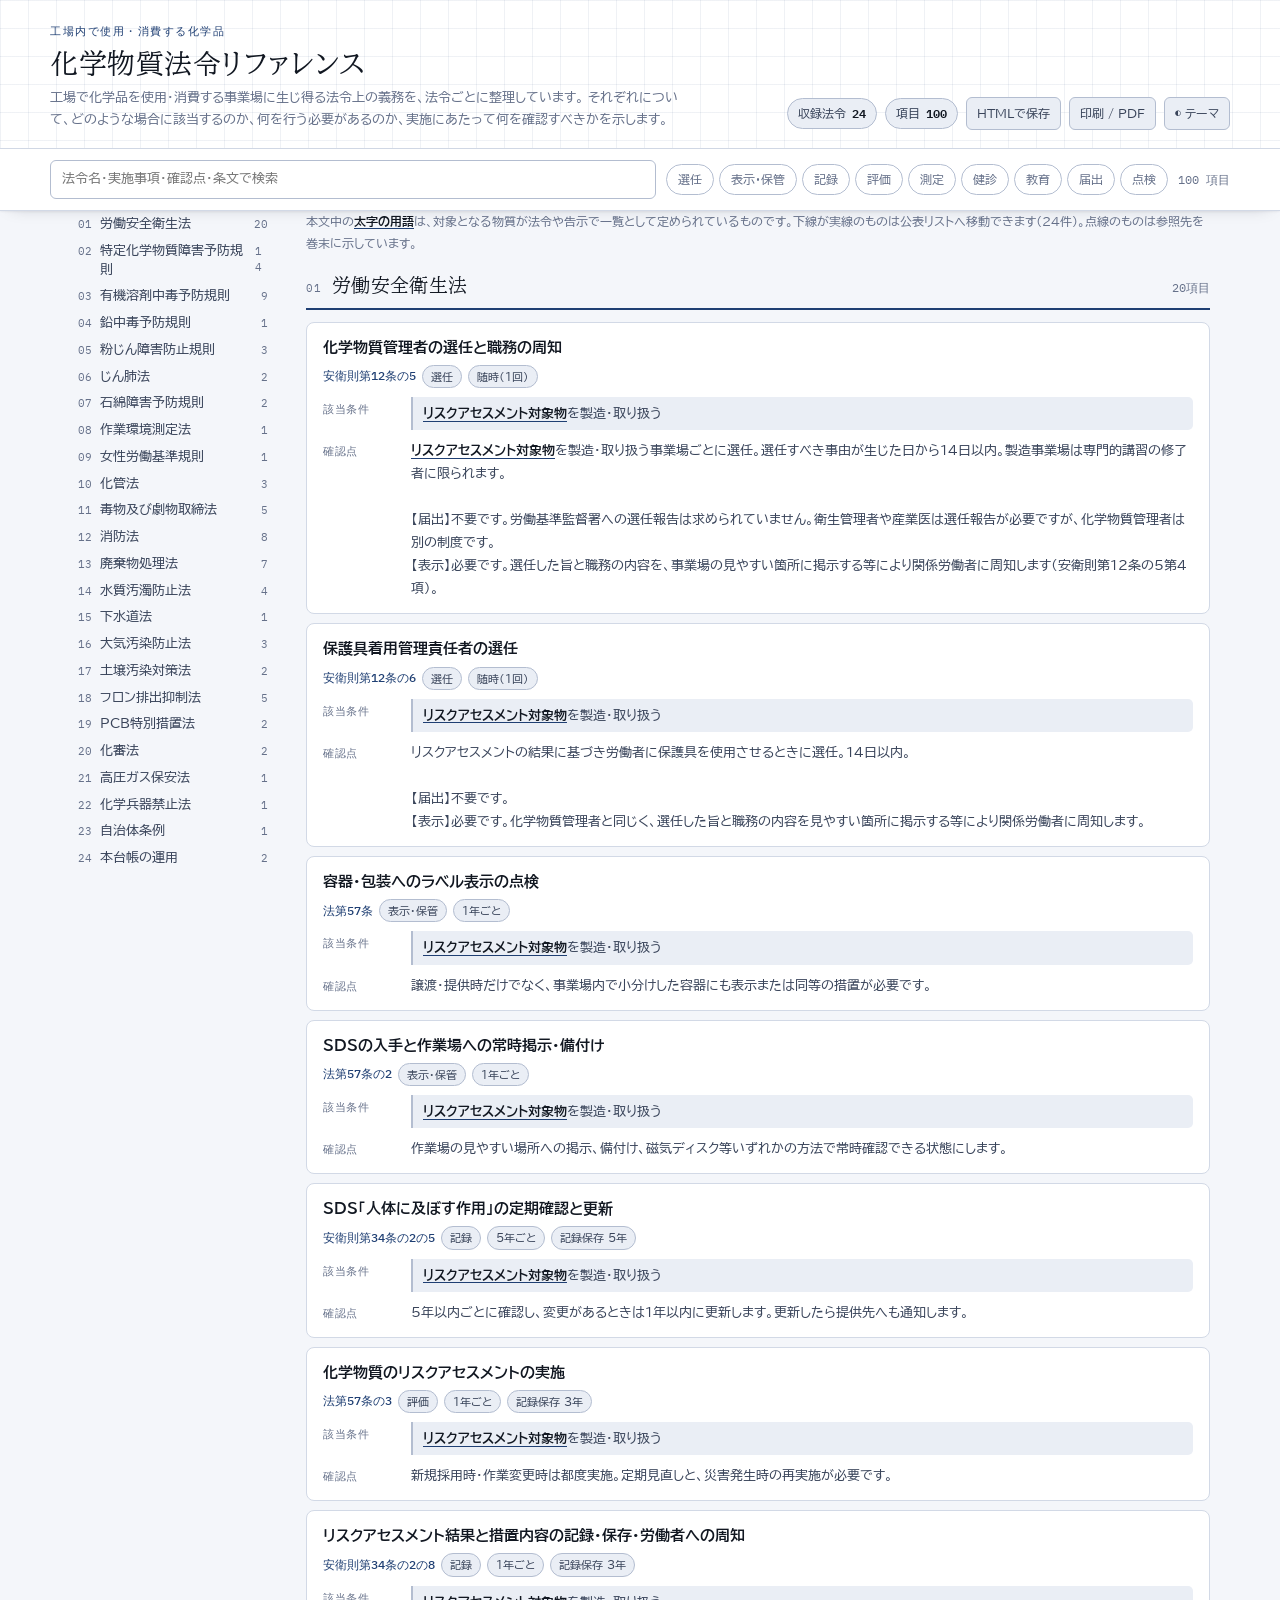
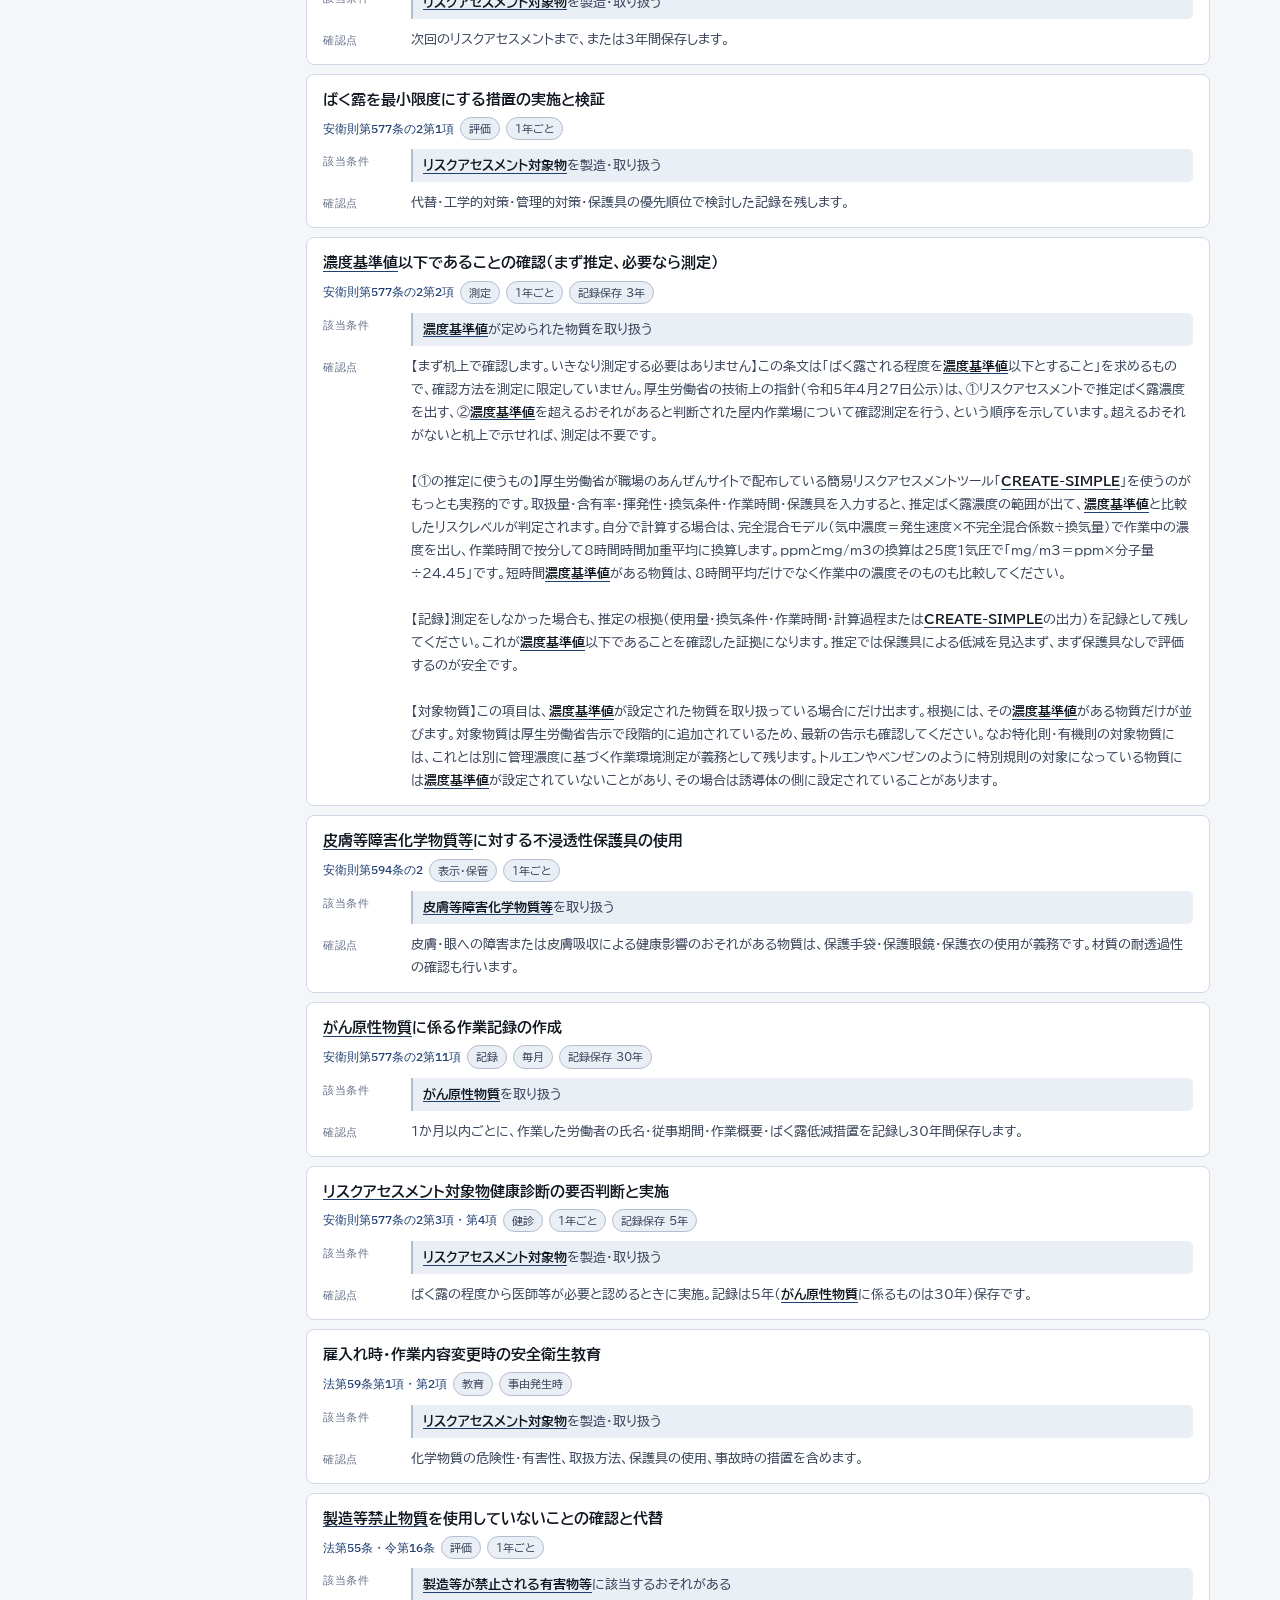
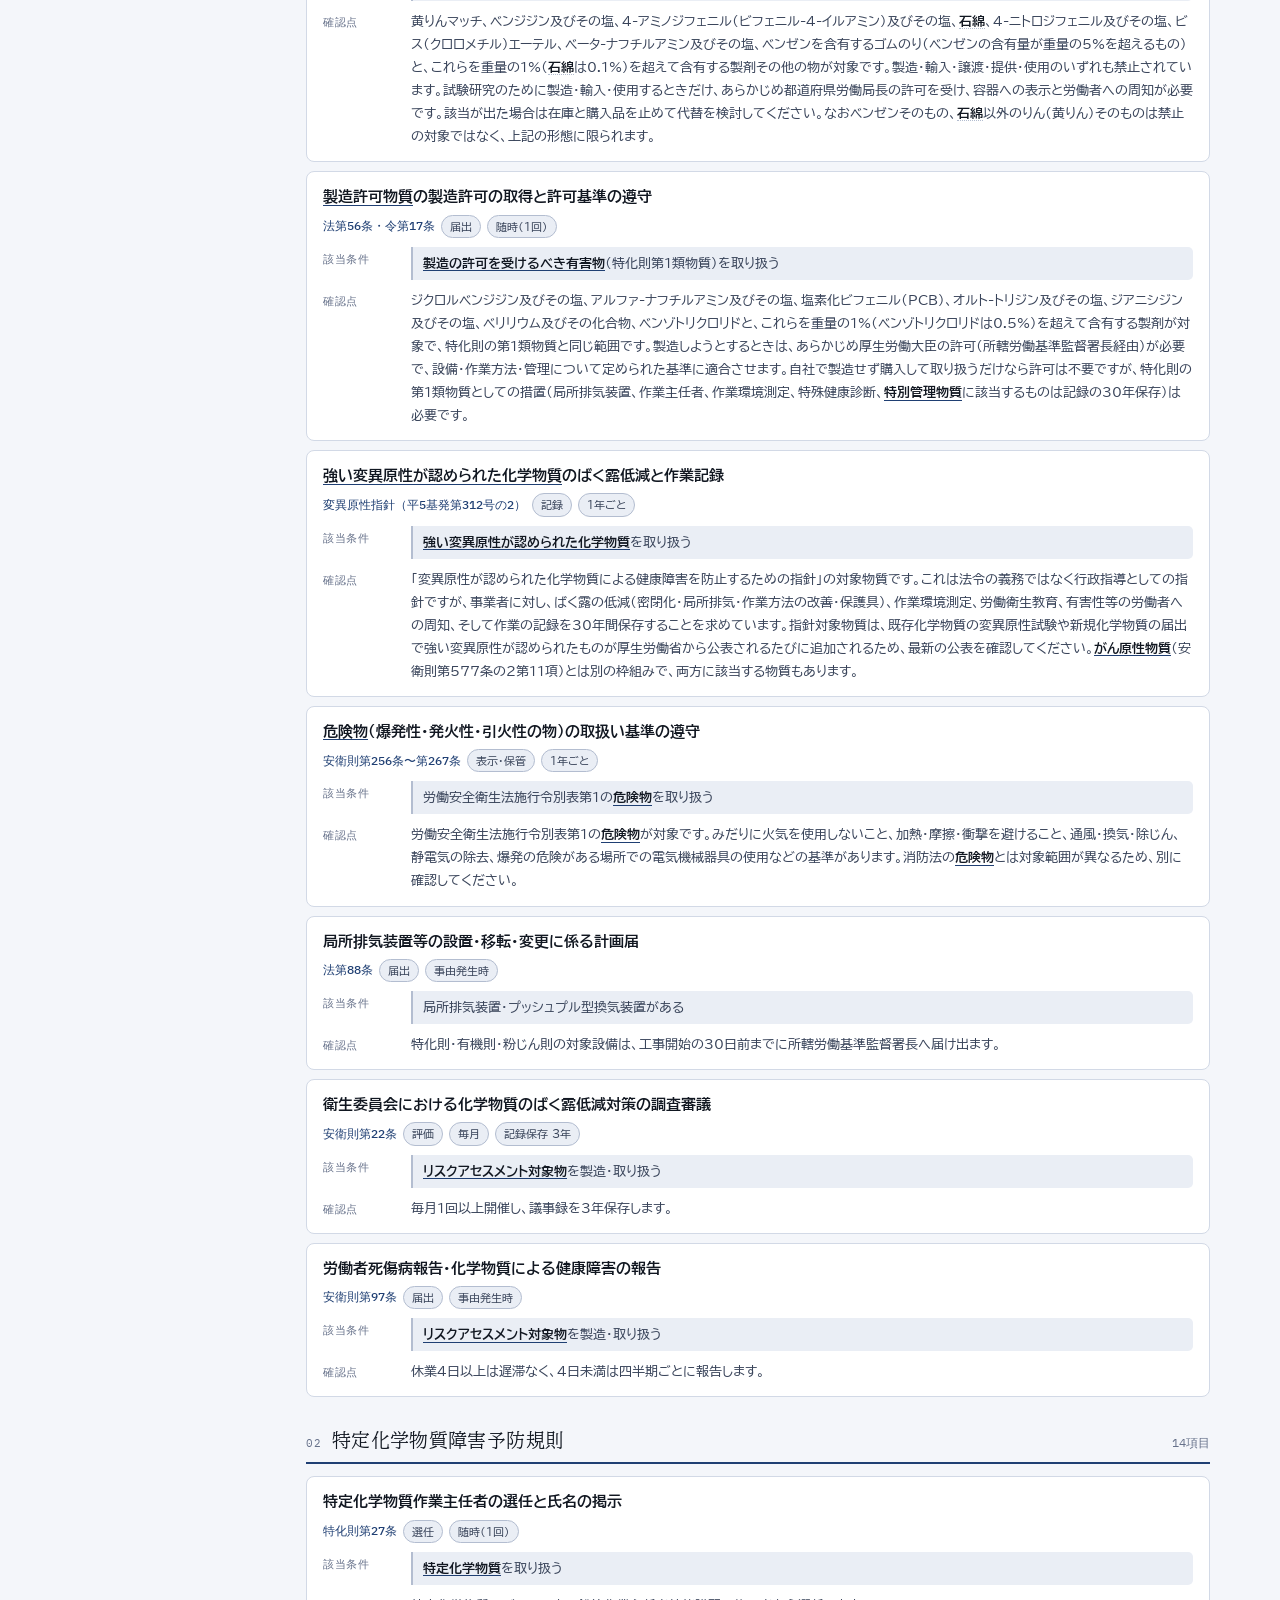
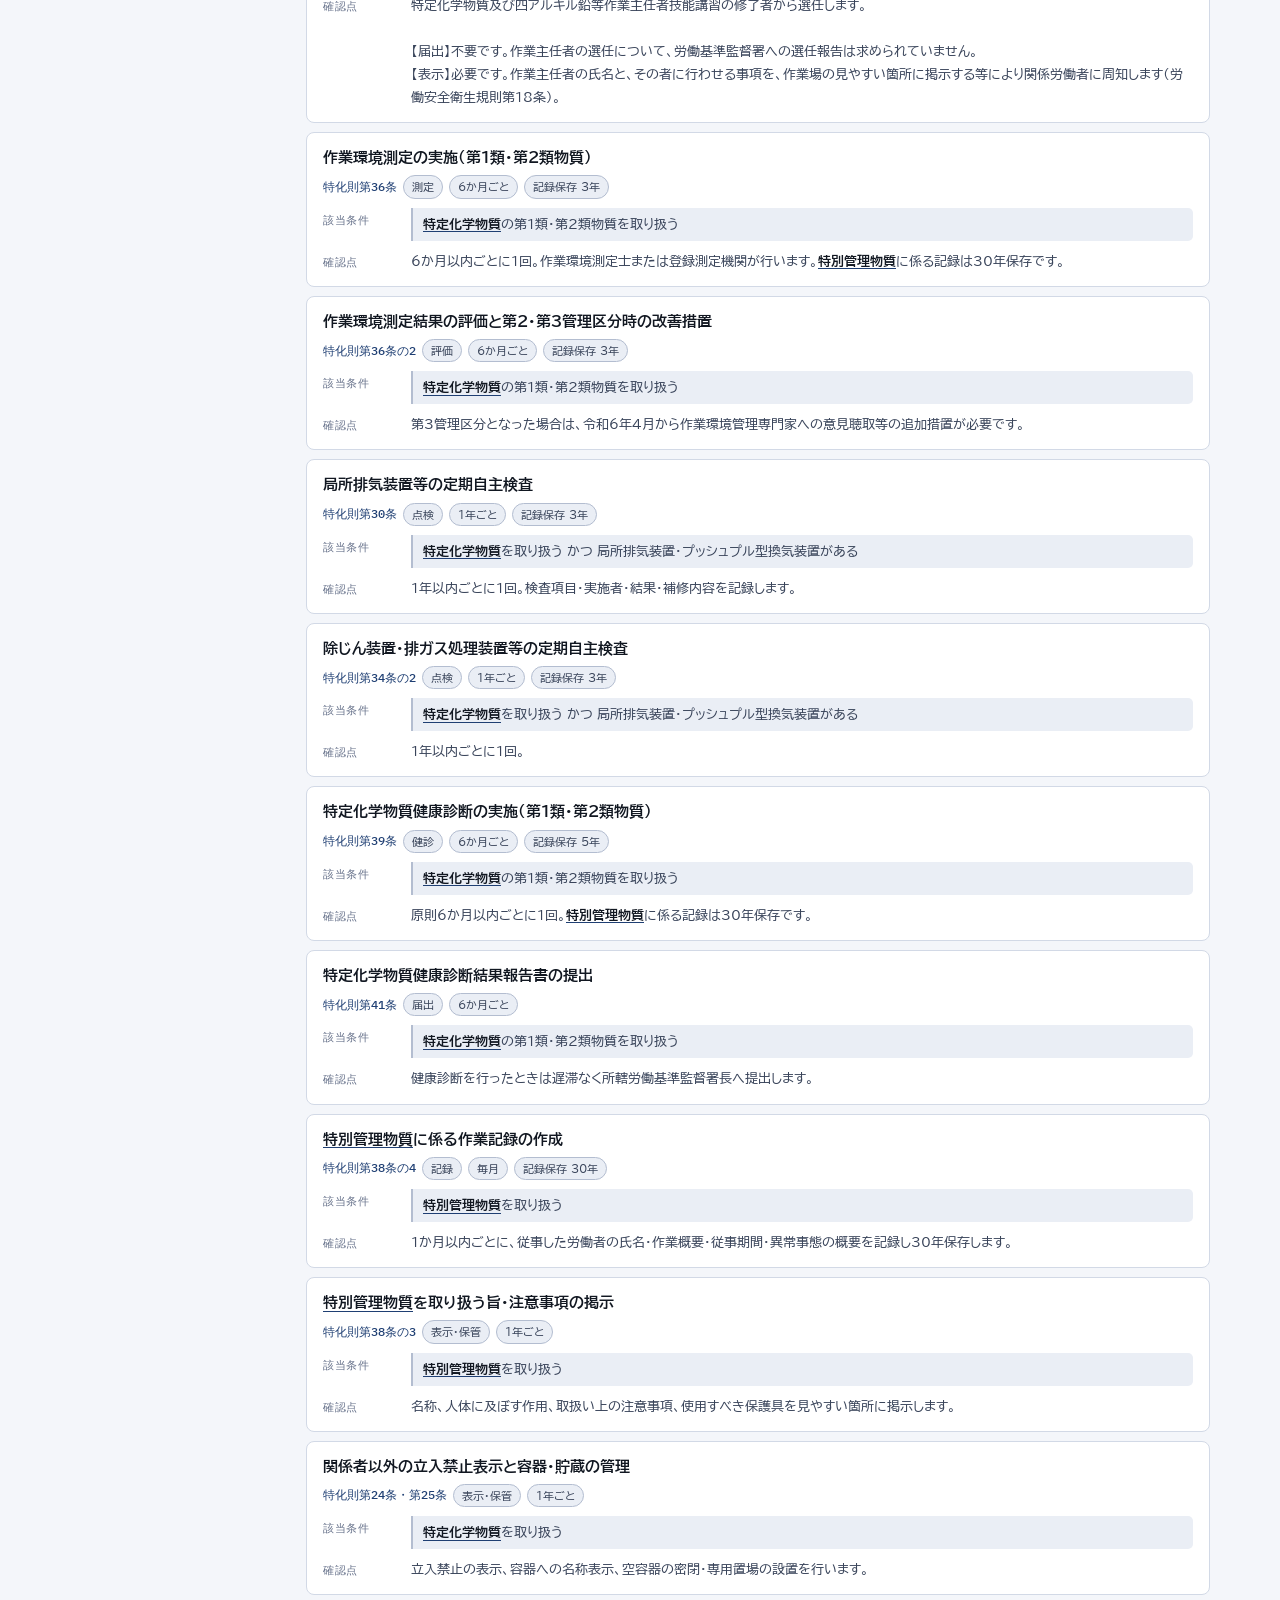
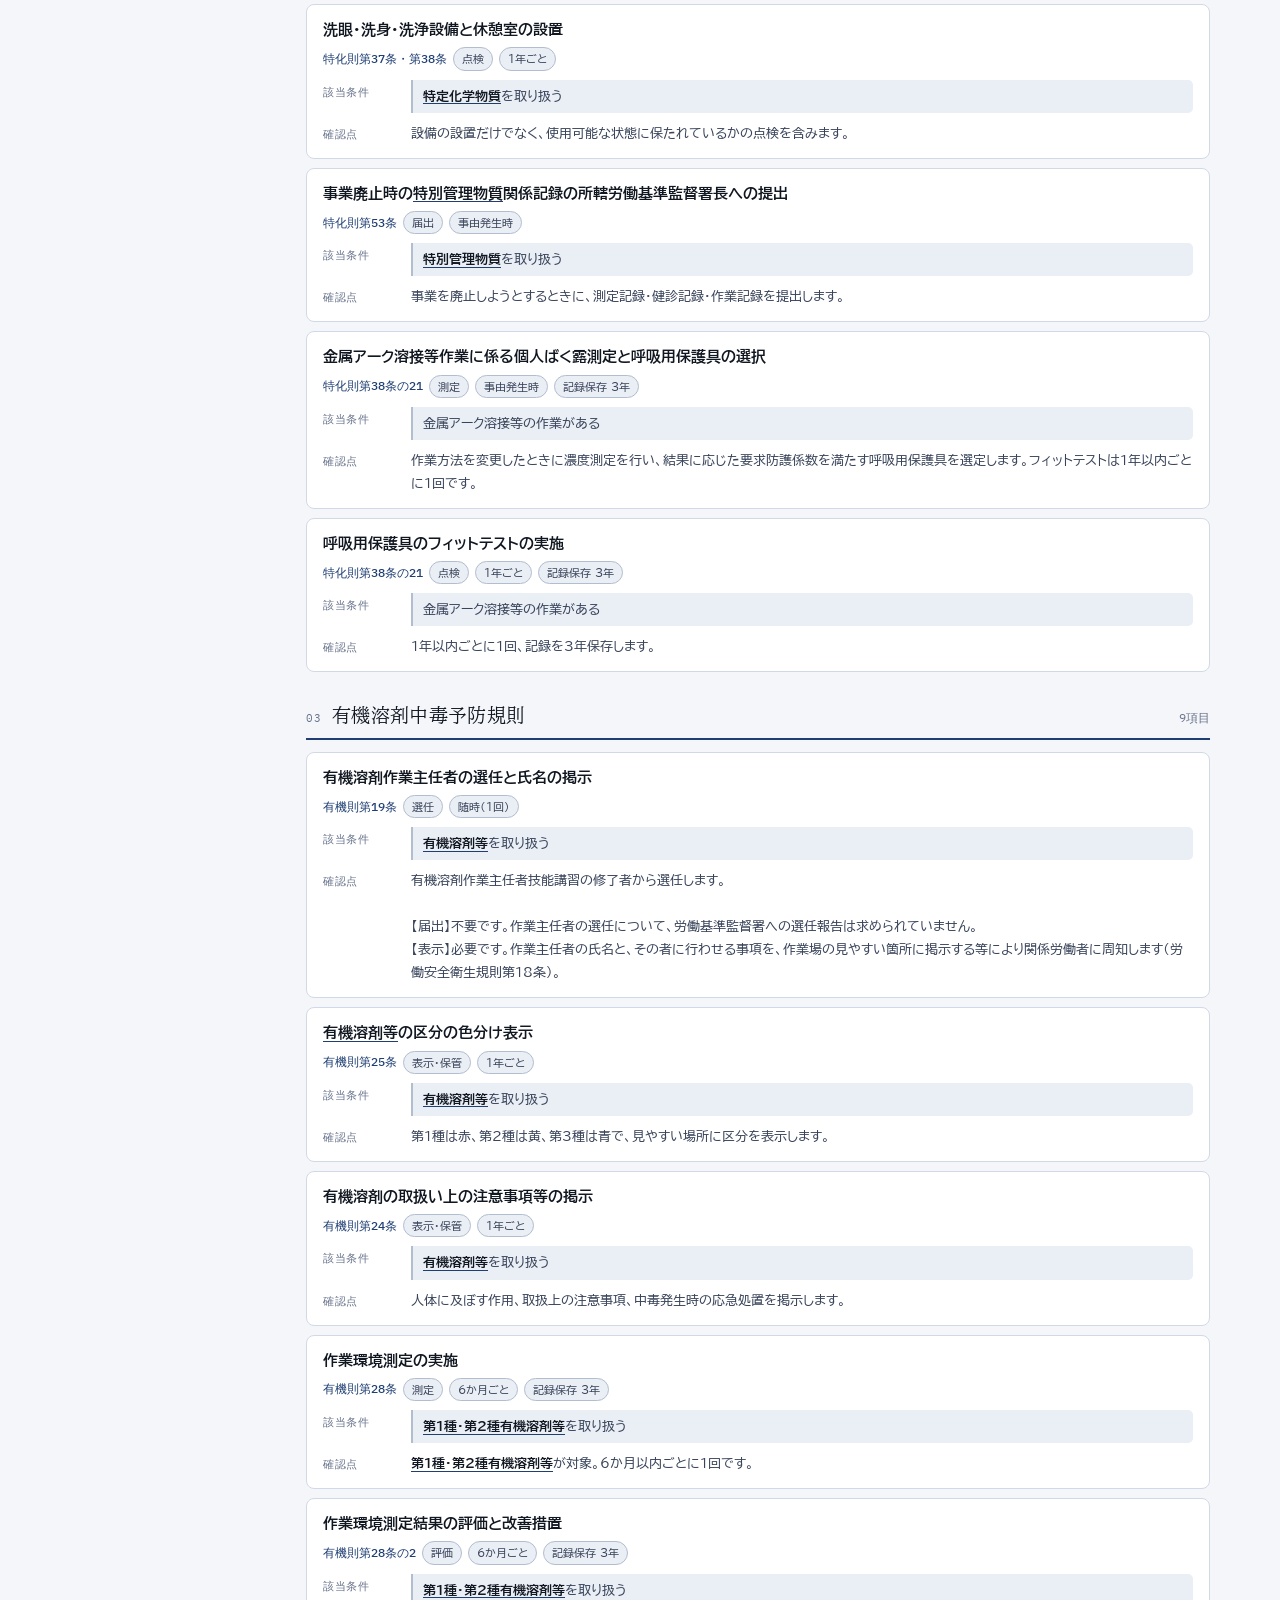
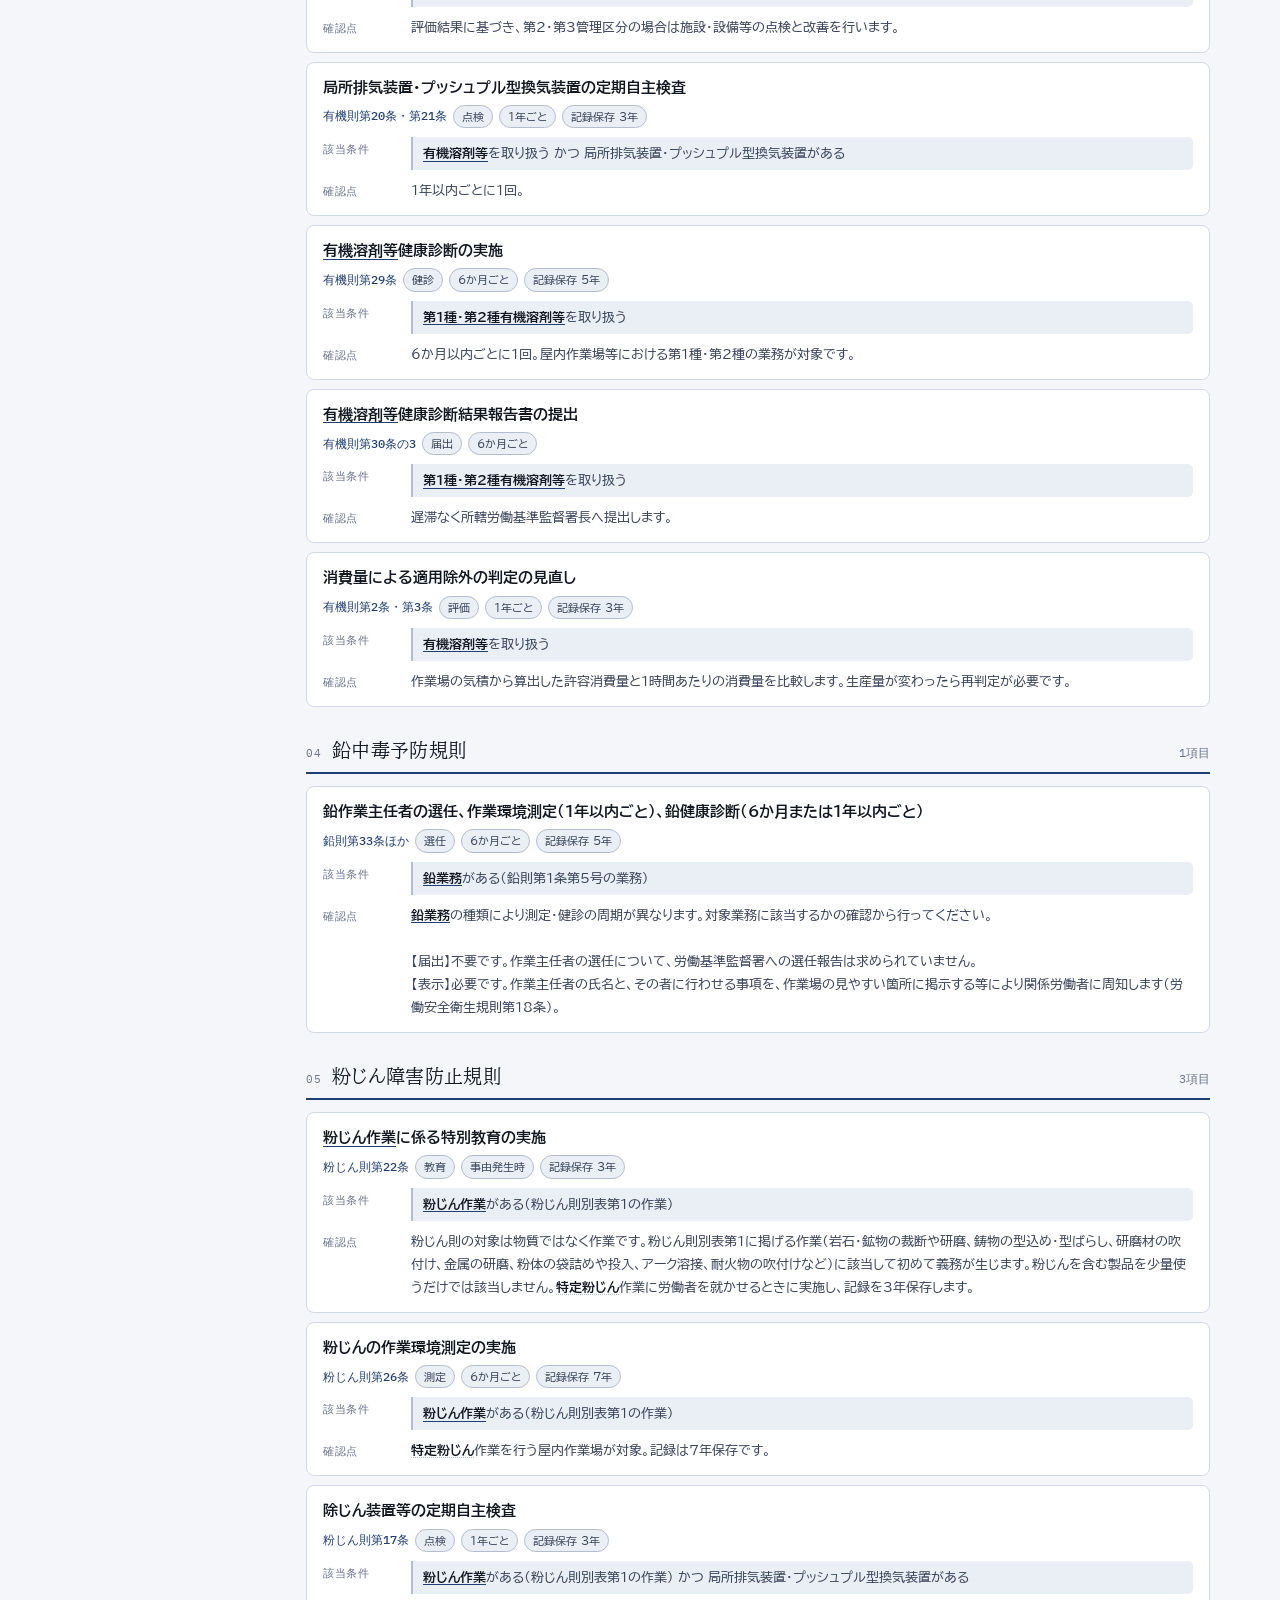
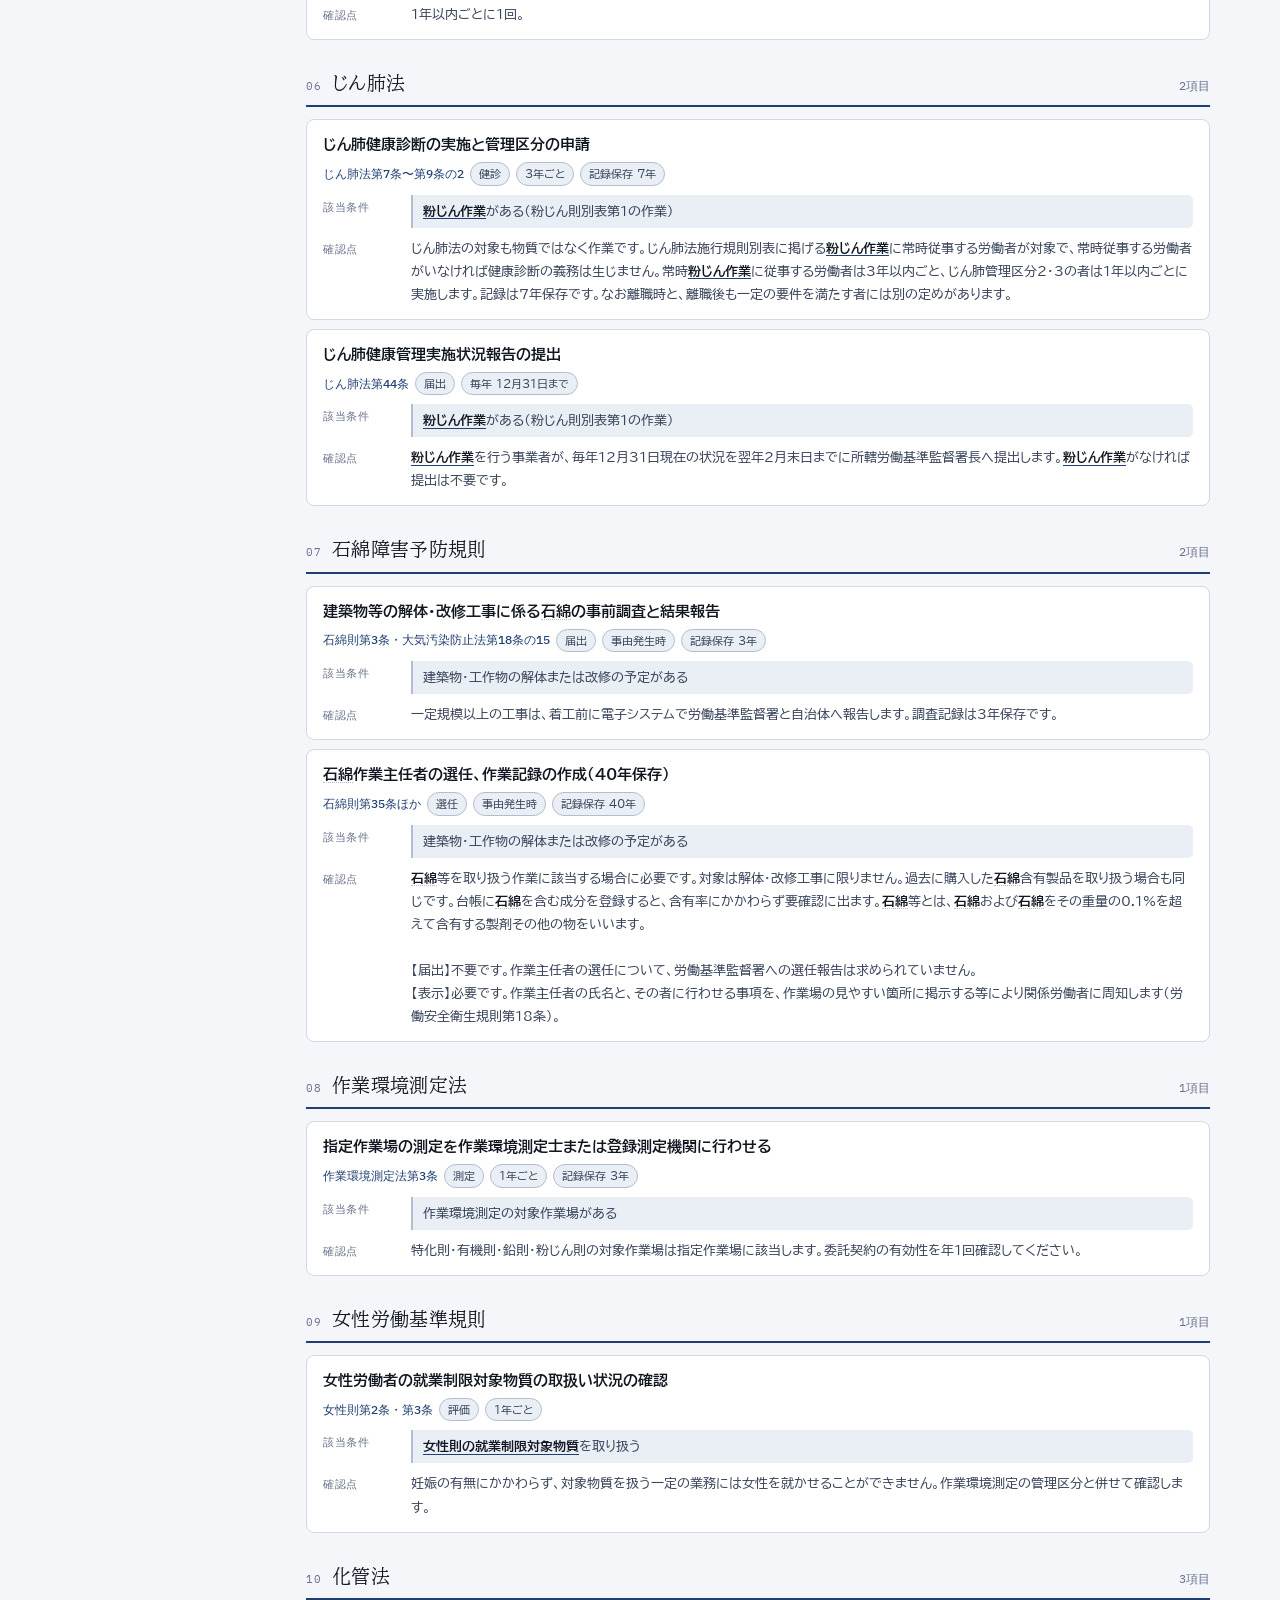
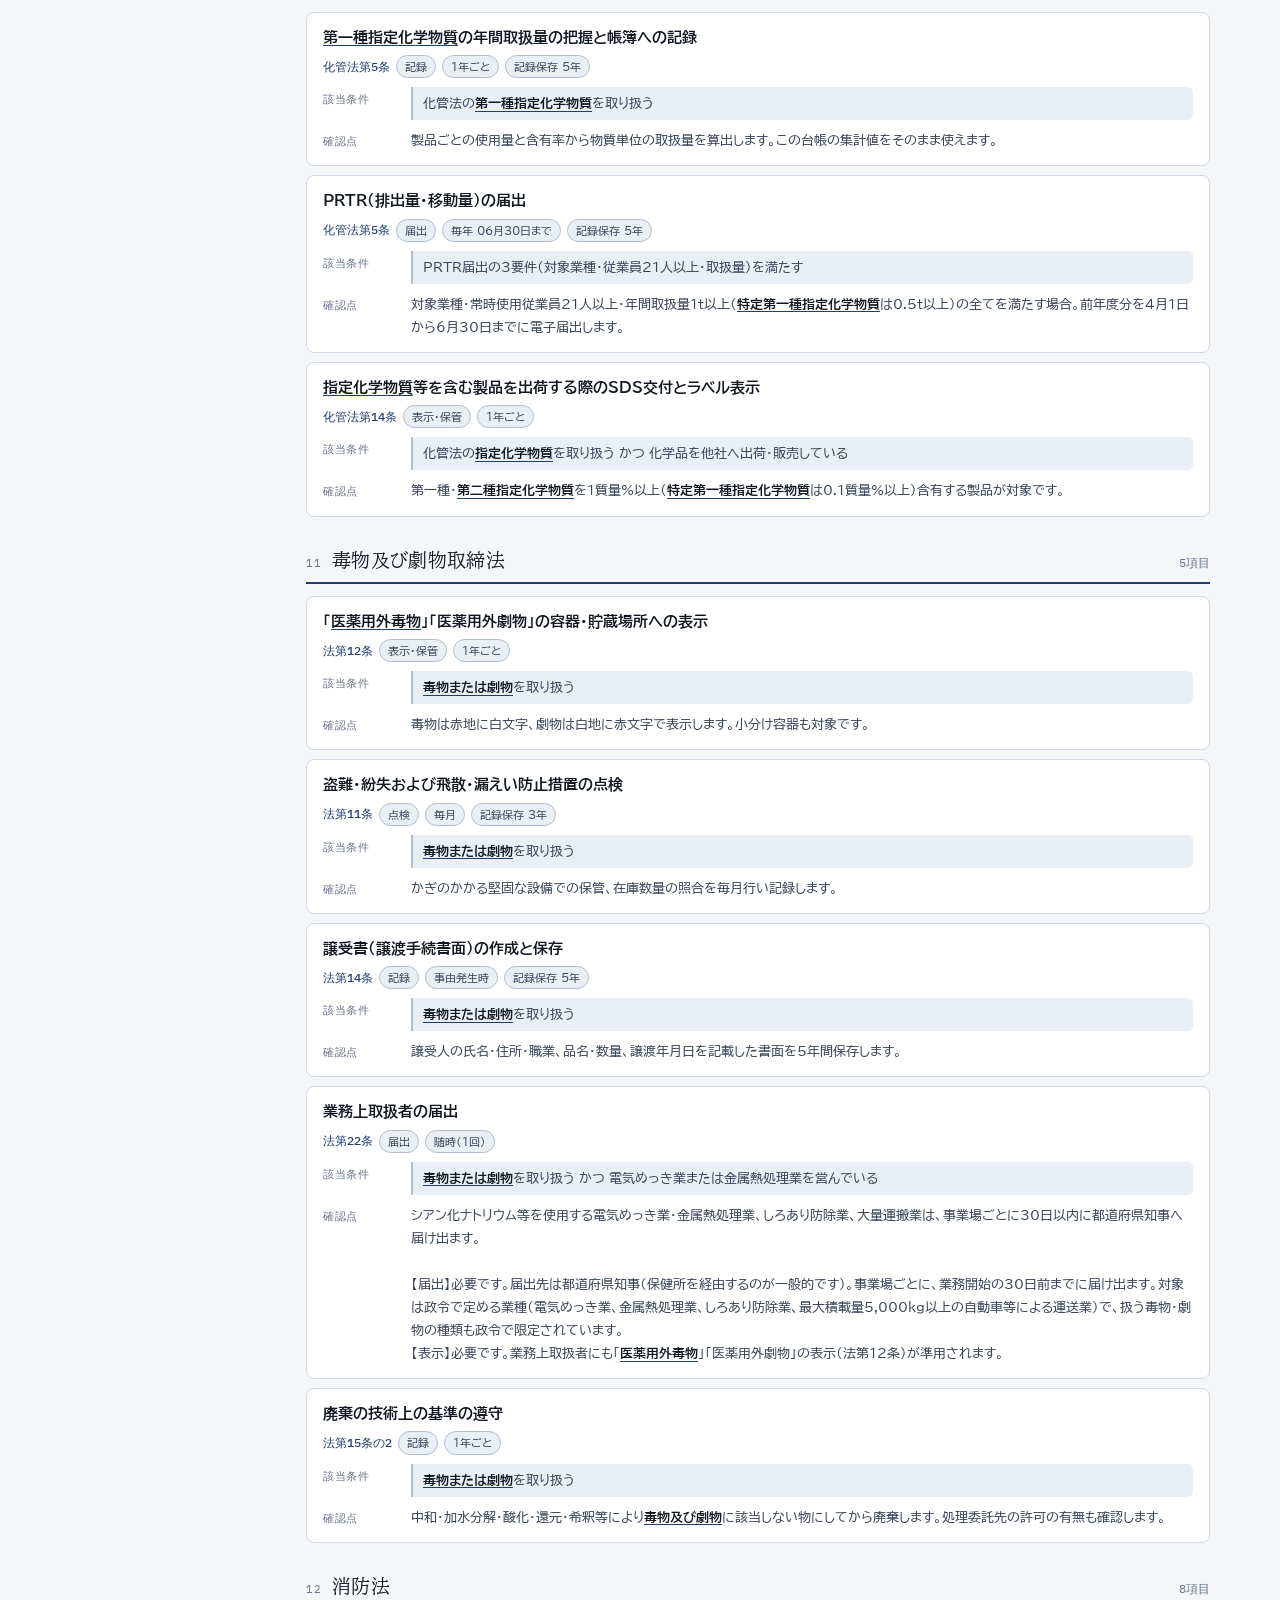
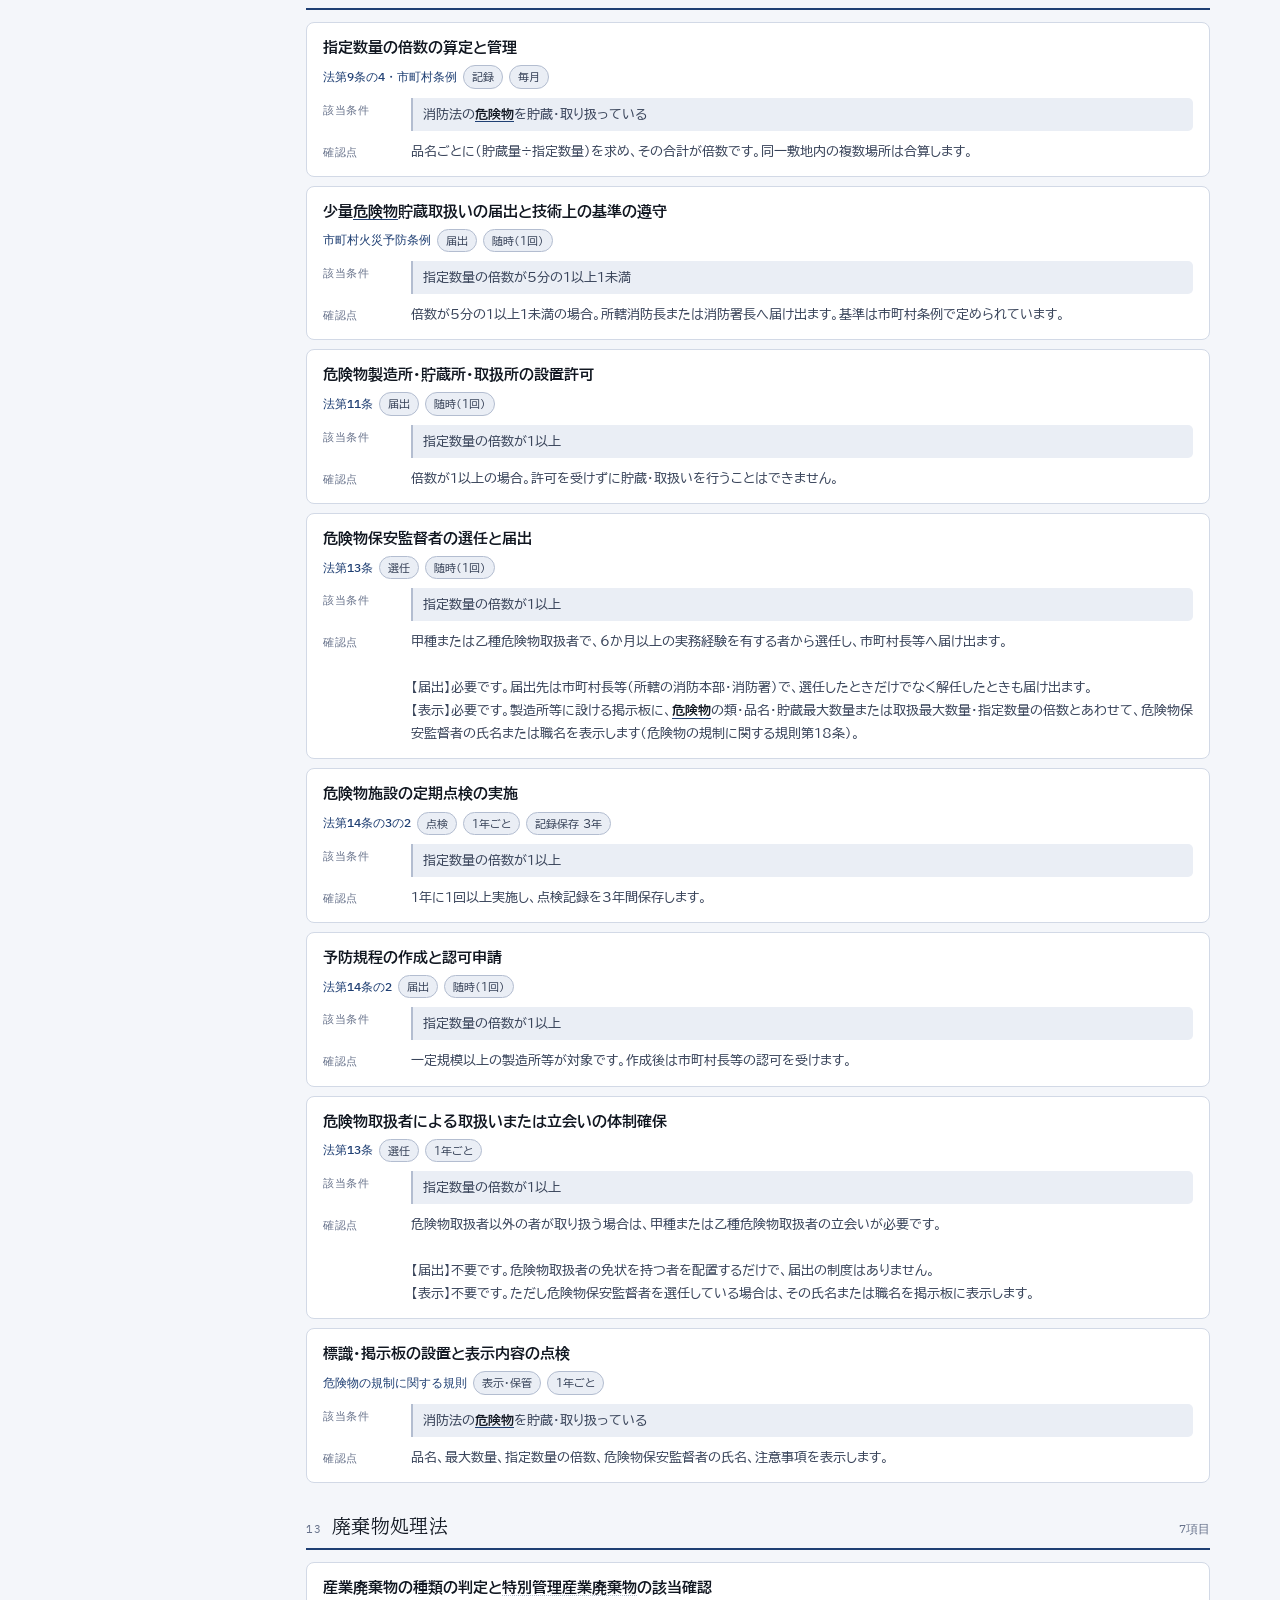
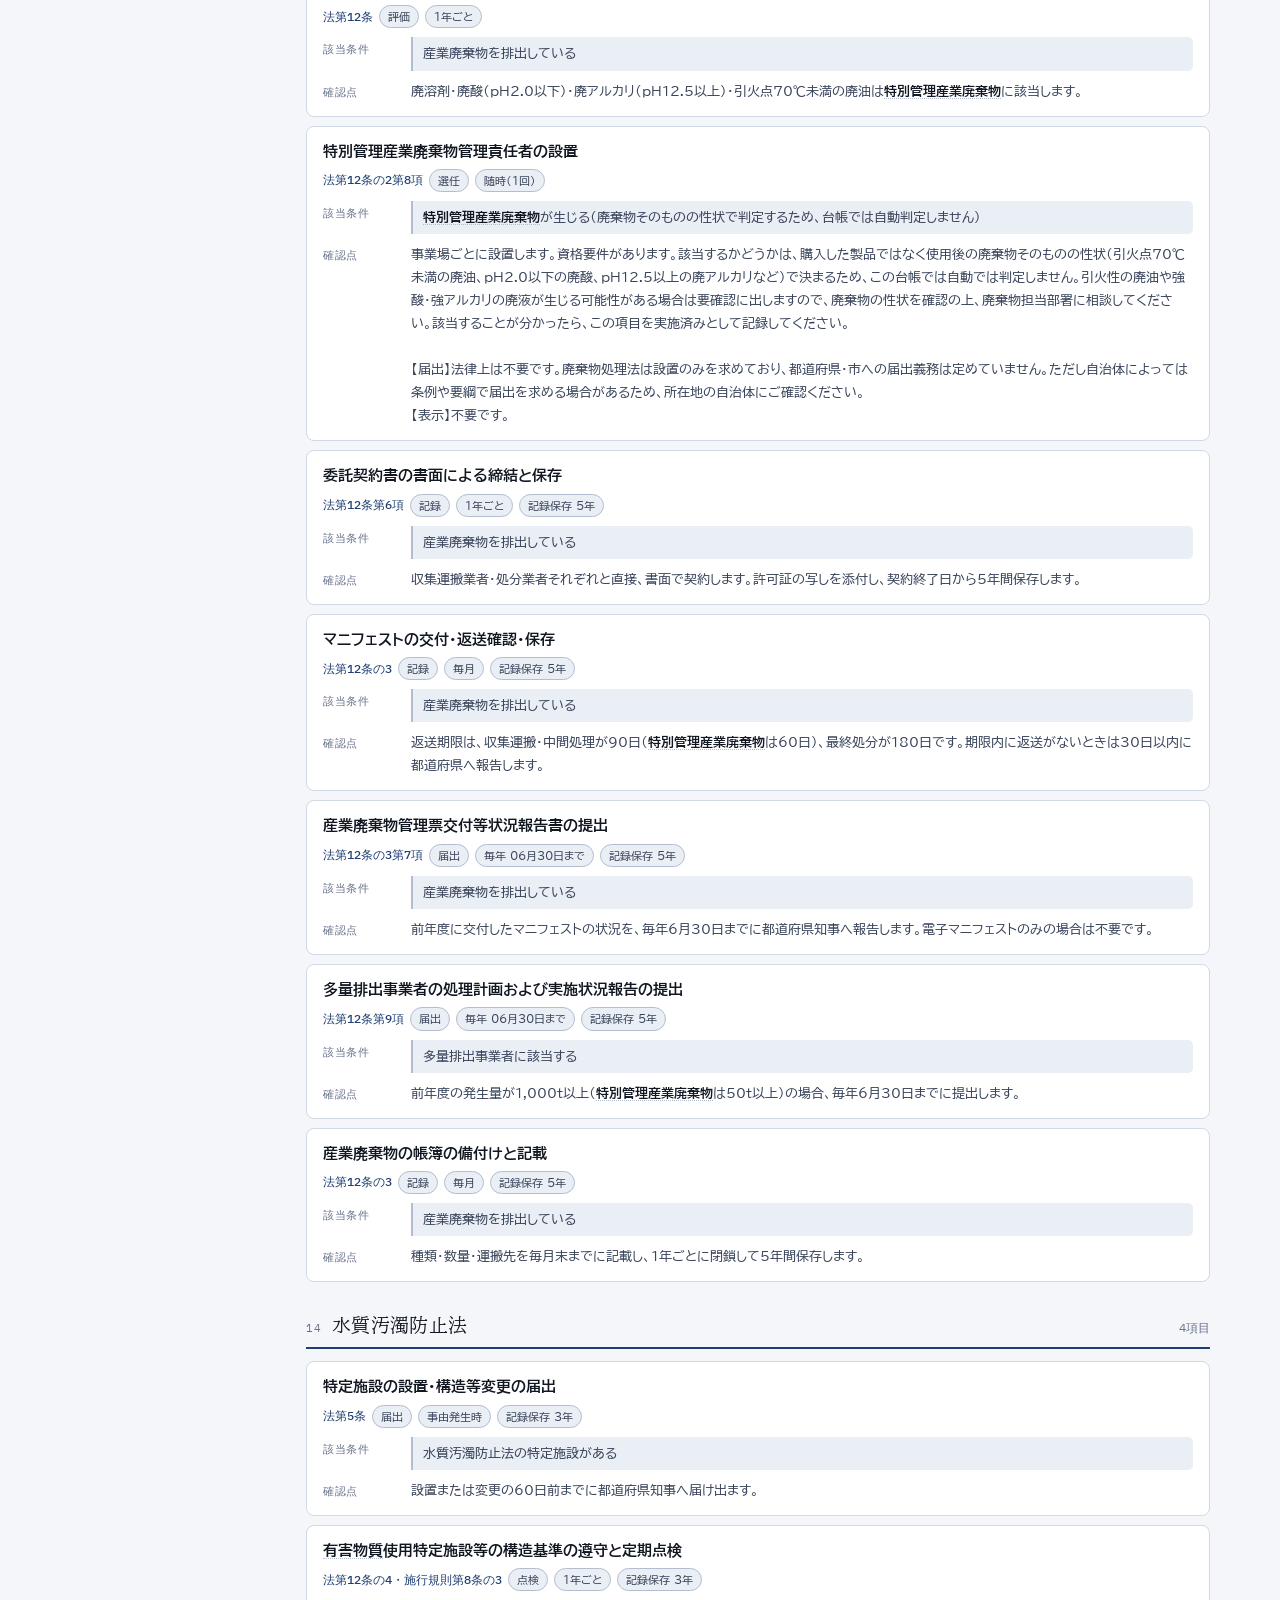
==== commit cd8a152b: "選任に関わる9項目に、届出と表示の要否を補足した 選任したあとに届出が要るのか、氏名を掲示する必要があるのかが確認点から 読み取れなかった。項目ごとに【届出】と【表示】を書き足した。  - 作業主任者" ====
--- a/chem-checklist.html
+++ b/chem-checklist.html
@@ -197,7 +197,7 @@
 
 <script>
 "use strict";
-const DATA = {"laws": ["労働安全衛生法", "特定化学物質障害予防規則", "有機溶剤中毒予防規則", "鉛中毒予防規則", "粉じん障害防止規則", "じん肺法", "石綿障害予防規則", "作業環境測定法", "女性労働基準規則", "化管法", "毒物及び劇物取締法", "消防法", "廃棄物処理法", "水質汚濁防止法", "下水道法", "大気汚染防止法", "土壌汚染対策法", "フロン排出抑制法", "PCB特別措置法", "化審法", "高圧ガス保安法", "化学兵器禁止法", "自治体条例", "本台帳の運用"], "cats": ["選任", "表示・保管", "記録", "評価", "測定", "健診", "教育", "届出", "点検"], "items": [{"law": "労働安全衛生法", "art": "安衛則第12条の5", "cat": "選任", "cyc": "随時（1回）", "keep": "", "title": "化学物質管理者の選任と職務の周知", "cond": "リスクアセスメント対象物を製造・取り扱う", "memo": "リスクアセスメント対象物を製造・取り扱う事業場ごとに選任。選任すべき事由が生じた日から14日以内。製造事業場は専門的講習の修了者に限られます。", "titleH": "化学物質管理者の選任と職務の周知", "condH": "<a class=\"term\" href=\"https://anzeninfo.mhlw.go.jp/anzen_pg/GHS_MSD_FND.aspx\" target=\"_blank\" rel=\"noopener noreferrer\" title=\"労働安全衛生法 表示・通知対象物質\">リスクアセスメント対象物</a>を製造・取り扱う", "memoH": "<a class=\"term\" href=\"https://anzeninfo.mhlw.go.jp/anzen_pg/GHS_MSD_FND.aspx\" target=\"_blank\" rel=\"noopener noreferrer\" title=\"労働安全衛生法 表示・通知対象物質\">リスクアセスメント対象物</a>を製造・取り扱う事業場ごとに選任。選任すべき事由が生じた日から14日以内。製造事業場は専門的講習の修了者に限られます。"}, {"law": "労働安全衛生法", "art": "安衛則第12条の6", "cat": "選任", "cyc": "随時（1回）", "keep": "", "title": "保護具着用管理責任者の選任", "cond": "リスクアセスメント対象物を製造・取り扱う", "memo": "リスクアセスメントの結果に基づき労働者に保護具を使用させるときに選任。14日以内。", "titleH": "保護具着用管理責任者の選任", "condH": "<a class=\"term\" href=\"https://anzeninfo.mhlw.go.jp/anzen_pg/GHS_MSD_FND.aspx\" target=\"_blank\" rel=\"noopener noreferrer\" title=\"労働安全衛生法 表示・通知対象物質\">リスクアセスメント対象物</a>を製造・取り扱う", "memoH": "リスクアセスメントの結果に基づき労働者に保護具を使用させるときに選任。14日以内。"}, {"law": "労働安全衛生法", "art": "法第57条", "cat": "表示・保管", "cyc": "1年ごと", "keep": "", "title": "容器・包装へのラベル表示の点検", "cond": "リスクアセスメント対象物を製造・取り扱う", "memo": "譲渡・提供時だけでなく、事業場内で小分けした容器にも表示または同等の措置が必要です。", "titleH": "容器・包装へのラベル表示の点検", "condH": "<a class=\"term\" href=\"https://anzeninfo.mhlw.go.jp/anzen_pg/GHS_MSD_FND.aspx\" target=\"_blank\" rel=\"noopener noreferrer\" title=\"労働安全衛生法 表示・通知対象物質\">リスクアセスメント対象物</a>を製造・取り扱う", "memoH": "譲渡・提供時だけでなく、事業場内で小分けした容器にも表示または同等の措置が必要です。"}, {"law": "労働安全衛生法", "art": "法第57条の2", "cat": "表示・保管", "cyc": "1年ごと", "keep": "", "title": "SDSの入手と作業場への常時掲示・備付け", "cond": "リスクアセスメント対象物を製造・取り扱う", "memo": "作業場の見やすい場所への掲示、備付け、磁気ディスク等いずれかの方法で常時確認できる状態にします。", "titleH": "SDSの入手と作業場への常時掲示・備付け", "condH": "<a class=\"term\" href=\"https://anzeninfo.mhlw.go.jp/anzen_pg/GHS_MSD_FND.aspx\" target=\"_blank\" rel=\"noopener noreferrer\" title=\"労働安全衛生法 表示・通知対象物質\">リスクアセスメント対象物</a>を製造・取り扱う", "memoH": "作業場の見やすい場所への掲示、備付け、磁気ディスク等いずれかの方法で常時確認できる状態にします。"}, {"law": "労働安全衛生法", "art": "安衛則第34条の2の5", "cat": "記録", "cyc": "5年ごと", "keep": "5年", "title": "SDS「人体に及ぼす作用」の定期確認と更新", "cond": "リスクアセスメント対象物を製造・取り扱う", "memo": "5年以内ごとに確認し、変更があるときは1年以内に更新します。更新したら提供先へも通知します。", "titleH": "SDS「人体に及ぼす作用」の定期確認と更新", "condH": "<a class=\"term\" href=\"https://anzeninfo.mhlw.go.jp/anzen_pg/GHS_MSD_FND.aspx\" target=\"_blank\" rel=\"noopener noreferrer\" title=\"労働安全衛生法 表示・通知対象物質\">リスクアセスメント対象物</a>を製造・取り扱う", "memoH": "5年以内ごとに確認し、変更があるときは1年以内に更新します。更新したら提供先へも通知します。"}, {"law": "労働安全衛生法", "art": "法第57条の3", "cat": "評価", "cyc": "1年ごと", "keep": "3年", "title": "化学物質のリスクアセスメントの実施", "cond": "リスクアセスメント対象物を製造・取り扱う", "memo": "新規採用時・作業変更時は都度実施。定期見直しと、災害発生時の再実施が必要です。", "titleH": "化学物質のリスクアセスメントの実施", "condH": "<a class=\"term\" href=\"https://anzeninfo.mhlw.go.jp/anzen_pg/GHS_MSD_FND.aspx\" target=\"_blank\" rel=\"noopener noreferrer\" title=\"労働安全衛生法 表示・通知対象物質\">リスクアセスメント対象物</a>を製造・取り扱う", "memoH": "新規採用時・作業変更時は都度実施。定期見直しと、災害発生時の再実施が必要です。"}, {"law": "労働安全衛生法", "art": "安衛則第34条の2の8", "cat": "記録", "cyc": "1年ごと", "keep": "3年", "title": "リスクアセスメント結果と措置内容の記録・保存・労働者への周知", "cond": "リスクアセスメント対象物を製造・取り扱う", "memo": "次回のリスクアセスメントまで、または3年間保存します。", "titleH": "リスクアセスメント結果と措置内容の記録・保存・労働者への周知", "condH": "<a class=\"term\" href=\"https://anzeninfo.mhlw.go.jp/anzen_pg/GHS_MSD_FND.aspx\" target=\"_blank\" rel=\"noopener noreferrer\" title=\"労働安全衛生法 表示・通知対象物質\">リスクアセスメント対象物</a>を製造・取り扱う", "memoH": "次回のリスクアセスメントまで、または3年間保存します。"}, {"law": "労働安全衛生法", "art": "安衛則第577条の2第1項", "cat": "評価", "cyc": "1年ごと", "keep": "", "title": "ばく露を最小限度にする措置の実施と検証", "cond": "リスクアセスメント対象物を製造・取り扱う", "memo": "代替・工学的対策・管理的対策・保護具の優先順位で検討した記録を残します。", "titleH": "ばく露を最小限度にする措置の実施と検証", "condH": "<a class=\"term\" href=\"https://anzeninfo.mhlw.go.jp/anzen_pg/GHS_MSD_FND.aspx\" target=\"_blank\" rel=\"noopener noreferrer\" title=\"労働安全衛生法 表示・通知対象物質\">リスクアセスメント対象物</a>を製造・取り扱う", "memoH": "代替・工学的対策・管理的対策・保護具の優先順位で検討した記録を残します。"}, {"law": "労働安全衛生法", "art": "安衛則第577条の2第2項", "cat": "測定", "cyc": "1年ごと", "keep": "3年", "title": "濃度基準値以下であることの確認（まず推定、必要なら測定）", "cond": "濃度基準値が定められた物質を取り扱う", "memo": "【まず机上で確認します。いきなり測定する必要はありません】この条文は「ばく露される程度を濃度基準値以下とすること」を求めるもので、確認方法を測定に限定していません。厚生労働省の技術上の指針（令和5年4月27日公示）は、①リスクアセスメントで推定ばく露濃度を出す、②濃度基準値を超えるおそれがあると判断された屋内作業場について確認測定を行う、という順序を示しています。超えるおそれがないと机上で示せれば、測定は不要です。\n\n【①の推定に使うもの】厚生労働省が職場のあんぜんサイトで配布している簡易リスクアセスメントツール「CREATE-SIMPLE」を使うのがもっとも実務的です。取扱量・含有率・揮発性・換気条件・作業時間・保護具を入力すると、推定ばく露濃度の範囲が出て、濃度基準値と比較したリスクレベルが判定されます。自分で計算する場合は、完全混合モデル（気中濃度＝発生速度×不完全混合係数÷換気量）で作業中の濃度を出し、作業時間で按分して8時間時間加重平均に換算します。ppmとmg/m3の換算は25度1気圧で「mg/m3＝ppm×分子量÷24.45」です。短時間濃度基準値がある物質は、8時間平均だけでなく作業中の濃度そのものも比較してください。\n\n【記録】測定をしなかった場合も、推定の根拠（使用量・換気条件・作業時間・計算過程またはCREATE-SIMPLEの出力）を記録として残してください。これが濃度基準値以下であることを確認した証拠になります。推定では保護具による低減を見込まず、まず保護具なしで評価するのが安全です。\n\n【対象物質】この項目は、濃度基準値が設定された物質を取り扱っている場合にだけ出ます。根拠には、その濃度基準値がある物質だけが並びます。対象物質は厚生労働省告示で段階的に追加されているため、最新の告示も確認してください。なお特化則・有機則の対象物質には、これとは別に管理濃度に基づく作業環境測定が義務として残ります。トルエンやベンゼンのように特別規則の対象になっている物質には濃度基準値が設定されていないことがあり、その場合は誘導体の側に設定されていることがあります。", "titleH": "<a class=\"term\" href=\"https://anzeninfo.mhlw.go.jp/user/anzen/kag/ankgc11.html\" target=\"_blank\" rel=\"noopener noreferrer\" title=\"濃度基準値等\">濃度基準値</a>以下であることの確認（まず推定、必要なら測定）", "condH": "<a class=\"term\" href=\"https://anzeninfo.mhlw.go.jp/user/anzen/kag/ankgc11.html\" target=\"_blank\" rel=\"noopener noreferrer\" title=\"濃度基準値等\">濃度基準値</a>が定められた物質を取り扱う", "memoH": "【まず机上で確認します。いきなり測定する必要はありません】この条文は「ばく露される程度を<a class=\"term\" href=\"https://anzeninfo.mhlw.go.jp/user/anzen/kag/ankgc11.html\" target=\"_blank\" rel=\"noopener noreferrer\" title=\"濃度基準値等\">濃度基準値</a>以下とすること」を求めるもので、確認方法を測定に限定していません。厚生労働省の技術上の指針（令和5年4月27日公示）は、①リスクアセスメントで推定ばく露濃度を出す、②<a class=\"term\" href=\"https://anzeninfo.mhlw.go.jp/user/anzen/kag/ankgc11.html\" target=\"_blank\" rel=\"noopener noreferrer\" title=\"濃度基準値等\">濃度基準値</a>を超えるおそれがあると判断された屋内作業場について確認測定を行う、という順序を示しています。超えるおそれがないと机上で示せれば、測定は不要です。\n\n【①の推定に使うもの】厚生労働省が職場のあんぜんサイトで配布している簡易リスクアセスメントツール「<a class=\"term\" href=\"https://anzeninfo.mhlw.go.jp/user/anzen/kag/kagaku_index.html\" target=\"_blank\" rel=\"noopener noreferrer\" title=\"厚生労働省の簡易リスクアセスメントツール\">CREATE-SIMPLE</a>」を使うのがもっとも実務的です。取扱量・含有率・揮発性・換気条件・作業時間・保護具を入力すると、推定ばく露濃度の範囲が出て、<a class=\"term\" href=\"https://anzeninfo.mhlw.go.jp/user/anzen/kag/ankgc11.html\" target=\"_blank\" rel=\"noopener noreferrer\" title=\"濃度基準値等\">濃度基準値</a>と比較したリスクレベルが判定されます。自分で計算する場合は、完全混合モデル（気中濃度＝発生速度×不完全混合係数÷換気量）で作業中の濃度を出し、作業時間で按分して8時間時間加重平均に換算します。ppmとmg/m3の換算は25度1気圧で「mg/m3＝ppm×分子量÷24.45」です。短時間<a class=\"term\" href=\"https://anzeninfo.mhlw.go.jp/user/anzen/kag/ankgc11.html\" target=\"_blank\" rel=\"noopener noreferrer\" title=\"濃度基準値等\">濃度基準値</a>がある物質は、8時間平均だけでなく作業中の濃度そのものも比較してください。\n\n【記録】測定をしなかった場合も、推定の根拠（使用量・換気条件・作業時間・計算過程または<a class=\"term\" href=\"https://anzeninfo.mhlw.go.jp/user/anzen/kag/kagaku_index.html\" target=\"_blank\" rel=\"noopener noreferrer\" title=\"厚生労働省の簡易リスクアセスメントツール\">CREATE-SIMPLE</a>の出力）を記録として残してください。これが<a class=\"term\" href=\"https://anzeninfo.mhlw.go.jp/user/anzen/kag/ankgc11.html\" target=\"_blank\" rel=\"noopener noreferrer\" title=\"濃度基準値等\">濃度基準値</a>以下であることを確認した証拠になります。推定では保護具による低減を見込まず、まず保護具なしで評価するのが安全です。\n\n【対象物質】この項目は、<a class=\"term\" href=\"https://anzeninfo.mhlw.go.jp/user/anzen/kag/ankgc11.html\" target=\"_blank\" rel=\"noopener noreferrer\" title=\"濃度基準値等\">濃度基準値</a>が設定された物質を取り扱っている場合にだけ出ます。根拠には、その<a class=\"term\" href=\"https://anzeninfo.mhlw.go.jp/user/anzen/kag/ankgc11.html\" target=\"_blank\" rel=\"noopener noreferrer\" title=\"濃度基準値等\">濃度基準値</a>がある物質だけが並びます。対象物質は厚生労働省告示で段階的に追加されているため、最新の告示も確認してください。なお特化則・有機則の対象物質には、これとは別に管理濃度に基づく作業環境測定が義務として残ります。トルエンやベンゼンのように特別規則の対象になっている物質には<a class=\"term\" href=\"https://anzeninfo.mhlw.go.jp/user/anzen/kag/ankgc11.html\" target=\"_blank\" rel=\"noopener noreferrer\" title=\"濃度基準値等\">濃度基準値</a>が設定されていないことがあり、その場合は誘導体の側に設定されていることがあります。"}, {"law": "労働安全衛生法", "art": "安衛則第594条の2", "cat": "表示・保管", "cyc": "1年ごと", "keep": "", "title": "皮膚等障害化学物質等に対する不浸透性保護具の使用", "cond": "皮膚等障害化学物質等を取り扱う", "memo": "皮膚・眼への障害または皮膚吸収による健康影響のおそれがある物質は、保護手袋・保護眼鏡・保護衣の使用が義務です。材質の耐透過性の確認も行います。", "titleH": "<a class=\"term\" href=\"https://anzeninfo.mhlw.go.jp/user/anzen/kag/ankgc13.html\" target=\"_blank\" rel=\"noopener noreferrer\" title=\"皮膚等障害化学物質\">皮膚等障害化学物質等</a>に対する不浸透性保護具の使用", "condH": "<a class=\"term\" href=\"https://anzeninfo.mhlw.go.jp/user/anzen/kag/ankgc13.html\" target=\"_blank\" rel=\"noopener noreferrer\" title=\"皮膚等障害化学物質\">皮膚等障害化学物質等</a>を取り扱う", "memoH": "皮膚・眼への障害または皮膚吸収による健康影響のおそれがある物質は、保護手袋・保護眼鏡・保護衣の使用が義務です。材質の耐透過性の確認も行います。"}, {"law": "労働安全衛生法", "art": "安衛則第577条の2第11項", "cat": "記録", "cyc": "毎月", "keep": "30年", "title": "がん原性物質に係る作業記録の作成", "cond": "がん原性物質を取り扱う", "memo": "1か月以内ごとに、作業した労働者の氏名・従事期間・作業概要・ばく露低減措置を記録し30年間保存します。", "titleH": "<a class=\"term\" href=\"https://anzeninfo.mhlw.go.jp/user/anzen/kag/ankgc12.html\" target=\"_blank\" rel=\"noopener noreferrer\" title=\"がん原性物質\">がん原性物質</a>に係る作業記録の作成", "condH": "<a class=\"term\" href=\"https://anzeninfo.mhlw.go.jp/user/anzen/kag/ankgc12.html\" target=\"_blank\" rel=\"noopener noreferrer\" title=\"がん原性物質\">がん原性物質</a>を取り扱う", "memoH": "1か月以内ごとに、作業した労働者の氏名・従事期間・作業概要・ばく露低減措置を記録し30年間保存します。"}, {"law": "労働安全衛生法", "art": "安衛則第577条の2第3項・第4項", "cat": "健診", "cyc": "1年ごと", "keep": "5年", "title": "リスクアセスメント対象物健康診断の要否判断と実施", "cond": "リスクアセスメント対象物を製造・取り扱う", "memo": "ばく露の程度から医師等が必要と認めるときに実施。記録は5年（がん原性物質に係るものは30年）保存です。", "titleH": "<a class=\"term\" href=\"https://anzeninfo.mhlw.go.jp/anzen_pg/GHS_MSD_FND.aspx\" target=\"_blank\" rel=\"noopener noreferrer\" title=\"労働安全衛生法 表示・通知対象物質\">リスクアセスメント対象物</a>健康診断の要否判断と実施", "condH": "<a class=\"term\" href=\"https://anzeninfo.mhlw.go.jp/anzen_pg/GHS_MSD_FND.aspx\" target=\"_blank\" rel=\"noopener noreferrer\" title=\"労働安全衛生法 表示・通知対象物質\">リスクアセスメント対象物</a>を製造・取り扱う", "memoH": "ばく露の程度から医師等が必要と認めるときに実施。記録は5年（<a class=\"term\" href=\"https://anzeninfo.mhlw.go.jp/user/anzen/kag/ankgc12.html\" target=\"_blank\" rel=\"noopener noreferrer\" title=\"がん原性物質\">がん原性物質</a>に係るものは30年）保存です。"}, {"law": "労働安全衛生法", "art": "法第59条第1項・第2項", "cat": "教育", "cyc": "事由発生時", "keep": "", "title": "雇入れ時・作業内容変更時の安全衛生教育", "cond": "リスクアセスメント対象物を製造・取り扱う", "memo": "化学物質の危険性・有害性、取扱方法、保護具の使用、事故時の措置を含めます。", "titleH": "雇入れ時・作業内容変更時の安全衛生教育", "condH": "<a class=\"term\" href=\"https://anzeninfo.mhlw.go.jp/anzen_pg/GHS_MSD_FND.aspx\" target=\"_blank\" rel=\"noopener noreferrer\" title=\"労働安全衛生法 表示・通知対象物質\">リスクアセスメント対象物</a>を製造・取り扱う", "memoH": "化学物質の危険性・有害性、取扱方法、保護具の使用、事故時の措置を含めます。"}, {"law": "労働安全衛生法", "art": "法第55条・令第16条", "cat": "評価", "cyc": "1年ごと", "keep": "", "title": "製造等禁止物質を使用していないことの確認と代替", "cond": "製造等が禁止される有害物等に該当するおそれがある", "memo": "黄りんマッチ、ベンジジン及びその塩、4-アミノジフェニル（ビフェニル-4-イルアミン）及びその塩、石綿、4-ニトロジフェニル及びその塩、ビス（クロロメチル）エーテル、ベータ-ナフチルアミン及びその塩、ベンゼンを含有するゴムのり（ベンゼンの含有量が重量の5%を超えるもの）と、これらを重量の1%（石綿は0.1%）を超えて含有する製剤その他の物が対象です。製造・輸入・譲渡・提供・使用のいずれも禁止されています。試験研究のために製造・輸入・使用するときだけ、あらかじめ都道府県労働局長の許可を受け、容器への表示と労働者への周知が必要です。該当が出た場合は在庫と購入品を止めて代替を検討してください。なおベンゼンそのもの、石綿以外のりん（黄りん）そのものは禁止の対象ではなく、上記の形態に限られます。", "titleH": "<a class=\"term\" href=\"https://laws.e-gov.go.jp/law/347CO0000000318\" target=\"_blank\" rel=\"noopener noreferrer\" title=\"安衛法施行令 第16条\">製造等禁止物質</a>を使用していないことの確認と代替", "condH": "<a class=\"term\" href=\"https://laws.e-gov.go.jp/law/347CO0000000318\" target=\"_blank\" rel=\"noopener noreferrer\" title=\"安衛法施行令 第16条\">製造等が禁止される有害物等</a>に該当するおそれがある", "memoH": "黄りんマッチ、ベンジジン及びその塩、4-アミノジフェニル（ビフェニル-4-イルアミン）及びその塩、<b class=\"term\">石綿</b>、4-ニトロジフェニル及びその塩、ビス（クロロメチル）エーテル、ベータ-ナフチルアミン及びその塩、ベンゼンを含有するゴムのり（ベンゼンの含有量が重量の5%を超えるもの）と、これらを重量の1%（<b class=\"term\">石綿</b>は0.1%）を超えて含有する製剤その他の物が対象です。製造・輸入・譲渡・提供・使用のいずれも禁止されています。試験研究のために製造・輸入・使用するときだけ、あらかじめ都道府県労働局長の許可を受け、容器への表示と労働者への周知が必要です。該当が出た場合は在庫と購入品を止めて代替を検討してください。なおベンゼンそのもの、<b class=\"term\">石綿</b>以外のりん（黄りん）そのものは禁止の対象ではなく、上記の形態に限られます。"}, {"law": "労働安全衛生法", "art": "法第56条・令第17条", "cat": "届出", "cyc": "随時（1回）", "keep": "", "title": "製造許可物質の製造許可の取得と許可基準の遵守", "cond": "製造の許可を受けるべき有害物（特化則第1類物質）を取り扱う", "memo": "ジクロルベンジジン及びその塩、アルファ-ナフチルアミン及びその塩、塩素化ビフェニル（PCB）、オルト-トリジン及びその塩、ジアニシジン及びその塩、ベリリウム及びその化合物、ベンゾトリクロリドと、これらを重量の1%（ベンゾトリクロリドは0.5%）を超えて含有する製剤が対象で、特化則の第1類物質と同じ範囲です。製造しようとするときは、あらかじめ厚生労働大臣の許可（所轄労働基準監督署長経由）が必要で、設備・作業方法・管理について定められた基準に適合させます。自社で製造せず購入して取り扱うだけなら許可は不要ですが、特化則の第1類物質としての措置（局所排気装置、作業主任者、作業環境測定、特殊健康診断、特別管理物質に該当するものは記録の30年保存）は必要です。", "titleH": "<a class=\"term\" href=\"https://laws.e-gov.go.jp/law/347CO0000000318\" target=\"_blank\" rel=\"noopener noreferrer\" title=\"安衛法施行令 第17条・別表第3第1号\">製造許可物質</a>の製造許可の取得と許可基準の遵守", "condH": "<a class=\"term\" href=\"https://laws.e-gov.go.jp/law/347CO0000000318\" target=\"_blank\" rel=\"noopener noreferrer\" title=\"安衛法施行令 第17条・別表第3第1号\">製造の許可を受けるべき有害物</a>（特化則第1類物質）を取り扱う", "memoH": "ジクロルベンジジン及びその塩、アルファ-ナフチルアミン及びその塩、塩素化ビフェニル（PCB）、オルト-トリジン及びその塩、ジアニシジン及びその塩、ベリリウム及びその化合物、ベンゾトリクロリドと、これらを重量の1%（ベンゾトリクロリドは0.5%）を超えて含有する製剤が対象で、特化則の第1類物質と同じ範囲です。製造しようとするときは、あらかじめ厚生労働大臣の許可（所轄労働基準監督署長経由）が必要で、設備・作業方法・管理について定められた基準に適合させます。自社で製造せず購入して取り扱うだけなら許可は不要ですが、特化則の第1類物質としての措置（局所排気装置、作業主任者、作業環境測定、特殊健康診断、<a class=\"term\" href=\"https://laws.e-gov.go.jp/law/347M50002000039/\" target=\"_blank\" rel=\"noopener noreferrer\" title=\"特化則 別表第3\">特別管理物質</a>に該当するものは記録の30年保存）は必要です。"}, {"law": "労働安全衛生法", "art": "変異原性指針（平5基発第312号の2）", "cat": "記録", "cyc": "1年ごと", "keep": "", "title": "強い変異原性が認められた化学物質のばく露低減と作業記録", "cond": "強い変異原性が認められた化学物質を取り扱う", "memo": "「変異原性が認められた化学物質による健康障害を防止するための指針」の対象物質です。これは法令の義務ではなく行政指導としての指針ですが、事業者に対し、ばく露の低減（密閉化・局所排気・作業方法の改善・保護具）、作業環境測定、労働衛生教育、有害性等の労働者への周知、そして作業の記録を30年間保存することを求めています。指針対象物質は、既存化学物質の変異原性試験や新規化学物質の届出で強い変異原性が認められたものが厚生労働省から公表されるたびに追加されるため、最新の公表を確認してください。がん原性物質（安衛則第577条の2第11項）とは別の枠組みで、両方に該当する物質もあります。", "titleH": "<a class=\"term\" href=\"https://anzeninfo.mhlw.go.jp/user/anzen/kag/kagaku_index.html\" target=\"_blank\" rel=\"noopener noreferrer\" title=\"変異原性指針 対象物質\">強い変異原性が認められた化学物質</a>のばく露低減と作業記録", "condH": "<a class=\"term\" href=\"https://anzeninfo.mhlw.go.jp/user/anzen/kag/kagaku_index.html\" target=\"_blank\" rel=\"noopener noreferrer\" title=\"変異原性指針 対象物質\">強い変異原性が認められた化学物質</a>を取り扱う", "memoH": "「変異原性が認められた化学物質による健康障害を防止するための指針」の対象物質です。これは法令の義務ではなく行政指導としての指針ですが、事業者に対し、ばく露の低減（密閉化・局所排気・作業方法の改善・保護具）、作業環境測定、労働衛生教育、有害性等の労働者への周知、そして作業の記録を30年間保存することを求めています。指針対象物質は、既存化学物質の変異原性試験や新規化学物質の届出で強い変異原性が認められたものが厚生労働省から公表されるたびに追加されるため、最新の公表を確認してください。<a class=\"term\" href=\"https://anzeninfo.mhlw.go.jp/user/anzen/kag/ankgc12.html\" target=\"_blank\" rel=\"noopener noreferrer\" title=\"がん原性物質\">がん原性物質</a>（安衛則第577条の2第11項）とは別の枠組みで、両方に該当する物質もあります。"}, {"law": "労働安全衛生法", "art": "安衛則第256条〜第267条", "cat": "表示・保管", "cyc": "1年ごと", "keep": "", "title": "危険物（爆発性・発火性・引火性の物）の取扱い基準の遵守", "cond": "労働安全衛生法施行令別表第1の危険物を取り扱う", "memo": "労働安全衛生法施行令別表第1の危険物が対象です。みだりに火気を使用しないこと、加熱・摩擦・衝撃を避けること、通風・換気・除じん、静電気の除去、爆発の危険がある場所での電気機械器具の使用などの基準があります。消防法の危険物とは対象範囲が異なるため、別に確認してください。", "titleH": "<a class=\"term\" href=\"https://laws.e-gov.go.jp/law/323AC1000000186\" target=\"_blank\" rel=\"noopener noreferrer\" title=\"消防法 別表第1（危険物の品名）\">危険物</a>（爆発性・発火性・引火性の物）の取扱い基準の遵守", "condH": "労働安全衛生法施行令別表第1の<a class=\"term\" href=\"https://laws.e-gov.go.jp/law/323AC1000000186\" target=\"_blank\" rel=\"noopener noreferrer\" title=\"消防法 別表第1（危険物の品名）\">危険物</a>を取り扱う", "memoH": "労働安全衛生法施行令別表第1の<a class=\"term\" href=\"https://laws.e-gov.go.jp/law/323AC1000000186\" target=\"_blank\" rel=\"noopener noreferrer\" title=\"消防法 別表第1（危険物の品名）\">危険物</a>が対象です。みだりに火気を使用しないこと、加熱・摩擦・衝撃を避けること、通風・換気・除じん、静電気の除去、爆発の危険がある場所での電気機械器具の使用などの基準があります。消防法の<a class=\"term\" href=\"https://laws.e-gov.go.jp/law/323AC1000000186\" target=\"_blank\" rel=\"noopener noreferrer\" title=\"消防法 別表第1（危険物の品名）\">危険物</a>とは対象範囲が異なるため、別に確認してください。"}, {"law": "労働安全衛生法", "art": "法第88条", "cat": "届出", "cyc": "事由発生時", "keep": "", "title": "局所排気装置等の設置・移転・変更に係る計画届", "cond": "局所排気装置・プッシュプル型換気装置がある", "memo": "特化則・有機則・粉じん則の対象設備は、工事開始の30日前までに所轄労働基準監督署長へ届け出ます。", "titleH": "局所排気装置等の設置・移転・変更に係る計画届", "condH": "局所排気装置・プッシュプル型換気装置がある", "memoH": "特化則・有機則・粉じん則の対象設備は、工事開始の30日前までに所轄労働基準監督署長へ届け出ます。"}, {"law": "労働安全衛生法", "art": "安衛則第22条", "cat": "評価", "cyc": "毎月", "keep": "3年", "title": "衛生委員会における化学物質のばく露低減対策の調査審議", "cond": "リスクアセスメント対象物を製造・取り扱う", "memo": "毎月1回以上開催し、議事録を3年保存します。", "titleH": "衛生委員会における化学物質のばく露低減対策の調査審議", "condH": "<a class=\"term\" href=\"https://anzeninfo.mhlw.go.jp/anzen_pg/GHS_MSD_FND.aspx\" target=\"_blank\" rel=\"noopener noreferrer\" title=\"労働安全衛生法 表示・通知対象物質\">リスクアセスメント対象物</a>を製造・取り扱う", "memoH": "毎月1回以上開催し、議事録を3年保存します。"}, {"law": "労働安全衛生法", "art": "安衛則第97条", "cat": "届出", "cyc": "事由発生時", "keep": "", "title": "労働者死傷病報告・化学物質による健康障害の報告", "cond": "リスクアセスメント対象物を製造・取り扱う", "memo": "休業4日以上は遅滞なく、4日未満は四半期ごとに報告します。", "titleH": "労働者死傷病報告・化学物質による健康障害の報告", "condH": "<a class=\"term\" href=\"https://anzeninfo.mhlw.go.jp/anzen_pg/GHS_MSD_FND.aspx\" target=\"_blank\" rel=\"noopener noreferrer\" title=\"労働安全衛生法 表示・通知対象物質\">リスクアセスメント対象物</a>を製造・取り扱う", "memoH": "休業4日以上は遅滞なく、4日未満は四半期ごとに報告します。"}, {"law": "特定化学物質障害予防規則", "art": "特化則第27条", "cat": "選任", "cyc": "随時（1回）", "keep": "", "title": "特定化学物質作業主任者の選任と氏名の掲示", "cond": "特定化学物質を取り扱う", "memo": "特定化学物質及び四アルキル鉛等作業主任者技能講習の修了者から選任します。", "titleH": "特定化学物質作業主任者の選任と氏名の掲示", "condH": "<a class=\"term\" href=\"https://laws.e-gov.go.jp/law/347M50002000039/\" target=\"_blank\" rel=\"noopener noreferrer\" title=\"特化則 別表第1・第2（第1類〜第3類物質）\">特定化学物質</a>を取り扱う", "memoH": "特定化学物質及び四アルキル鉛等作業主任者技能講習の修了者から選任します。"}, {"law": "特定化学物質障害予防規則", "art": "特化則第36条", "cat": "測定", "cyc": "6か月ごと", "keep": "3年", "title": "作業環境測定の実施（第1類・第2類物質）", "cond": "特定化学物質の第1類・第2類物質を取り扱う", "memo": "6か月以内ごとに1回。作業環境測定士または登録測定機関が行います。特別管理物質に係る記録は30年保存です。", "titleH": "作業環境測定の実施（第1類・第2類物質）", "condH": "<a class=\"term\" href=\"https://laws.e-gov.go.jp/law/347M50002000039/\" target=\"_blank\" rel=\"noopener noreferrer\" title=\"特化則 別表第1・第2（第1類〜第3類物質）\">特定化学物質</a>の第1類・第2類物質を取り扱う", "memoH": "6か月以内ごとに1回。作業環境測定士または登録測定機関が行います。<a class=\"term\" href=\"https://laws.e-gov.go.jp/law/347M50002000039/\" target=\"_blank\" rel=\"noopener noreferrer\" title=\"特化則 別表第3\">特別管理物質</a>に係る記録は30年保存です。"}, {"law": "特定化学物質障害予防規則", "art": "特化則第36条の2", "cat": "評価", "cyc": "6か月ごと", "keep": "3年", "title": "作業環境測定結果の評価と第2・第3管理区分時の改善措置", "cond": "特定化学物質の第1類・第2類物質を取り扱う", "memo": "第3管理区分となった場合は、令和6年4月から作業環境管理専門家への意見聴取等の追加措置が必要です。", "titleH": "作業環境測定結果の評価と第2・第3管理区分時の改善措置", "condH": "<a class=\"term\" href=\"https://laws.e-gov.go.jp/law/347M50002000039/\" target=\"_blank\" rel=\"noopener noreferrer\" title=\"特化則 別表第1・第2（第1類〜第3類物質）\">特定化学物質</a>の第1類・第2類物質を取り扱う", "memoH": "第3管理区分となった場合は、令和6年4月から作業環境管理専門家への意見聴取等の追加措置が必要です。"}, {"law": "特定化学物質障害予防規則", "art": "特化則第30条", "cat": "点検", "cyc": "1年ごと", "keep": "3年", "title": "局所排気装置等の定期自主検査", "cond": "特定化学物質を取り扱う かつ 局所排気装置・プッシュプル型換気装置がある", "memo": "1年以内ごとに1回。検査項目・実施者・結果・補修内容を記録します。", "titleH": "局所排気装置等の定期自主検査", "condH": "<a class=\"term\" href=\"https://laws.e-gov.go.jp/law/347M50002000039/\" target=\"_blank\" rel=\"noopener noreferrer\" title=\"特化則 別表第1・第2（第1類〜第3類物質）\">特定化学物質</a>を取り扱う かつ 局所排気装置・プッシュプル型換気装置がある", "memoH": "1年以内ごとに1回。検査項目・実施者・結果・補修内容を記録します。"}, {"law": "特定化学物質障害予防規則", "art": "特化則第34条の2", "cat": "点検", "cyc": "1年ごと", "keep": "3年", "title": "除じん装置・排ガス処理装置等の定期自主検査", "cond": "特定化学物質を取り扱う かつ 局所排気装置・プッシュプル型換気装置がある", "memo": "1年以内ごとに1回。", "titleH": "除じん装置・排ガス処理装置等の定期自主検査", "condH": "<a class=\"term\" href=\"https://laws.e-gov.go.jp/law/347M50002000039/\" target=\"_blank\" rel=\"noopener noreferrer\" title=\"特化則 別表第1・第2（第1類〜第3類物質）\">特定化学物質</a>を取り扱う かつ 局所排気装置・プッシュプル型換気装置がある", "memoH": "1年以内ごとに1回。"}, {"law": "特定化学物質障害予防規則", "art": "特化則第39条", "cat": "健診", "cyc": "6か月ごと", "keep": "5年", "title": "特定化学物質健康診断の実施（第1類・第2類物質）", "cond": "特定化学物質の第1類・第2類物質を取り扱う", "memo": "原則6か月以内ごとに1回。特別管理物質に係る記録は30年保存です。", "titleH": "特定化学物質健康診断の実施（第1類・第2類物質）", "condH": "<a class=\"term\" href=\"https://laws.e-gov.go.jp/law/347M50002000039/\" target=\"_blank\" rel=\"noopener noreferrer\" title=\"特化則 別表第1・第2（第1類〜第3類物質）\">特定化学物質</a>の第1類・第2類物質を取り扱う", "memoH": "原則6か月以内ごとに1回。<a class=\"term\" href=\"https://laws.e-gov.go.jp/law/347M50002000039/\" target=\"_blank\" rel=\"noopener noreferrer\" title=\"特化則 別表第3\">特別管理物質</a>に係る記録は30年保存です。"}, {"law": "特定化学物質障害予防規則", "art": "特化則第41条", "cat": "届出", "cyc": "6か月ごと", "keep": "", "title": "特定化学物質健康診断結果報告書の提出", "cond": "特定化学物質の第1類・第2類物質を取り扱う", "memo": "健康診断を行ったときは遅滞なく所轄労働基準監督署長へ提出します。", "titleH": "特定化学物質健康診断結果報告書の提出", "condH": "<a class=\"term\" href=\"https://laws.e-gov.go.jp/law/347M50002000039/\" target=\"_blank\" rel=\"noopener noreferrer\" title=\"特化則 別表第1・第2（第1類〜第3類物質）\">特定化学物質</a>の第1類・第2類物質を取り扱う", "memoH": "健康診断を行ったときは遅滞なく所轄労働基準監督署長へ提出します。"}, {"law": "特定化学物質障害予防規則", "art": "特化則第38条の4", "cat": "記録", "cyc": "毎月", "keep": "30年", "title": "特別管理物質に係る作業記録の作成", "cond": "特別管理物質を取り扱う", "memo": "1か月以内ごとに、従事した労働者の氏名・作業概要・従事期間・異常事態の概要を記録し30年保存します。", "titleH": "<a class=\"term\" href=\"https://laws.e-gov.go.jp/law/347M50002000039/\" target=\"_blank\" rel=\"noopener noreferrer\" title=\"特化則 別表第3\">特別管理物質</a>に係る作業記録の作成", "condH": "<a class=\"term\" href=\"https://laws.e-gov.go.jp/law/347M50002000039/\" target=\"_blank\" rel=\"noopener noreferrer\" title=\"特化則 別表第3\">特別管理物質</a>を取り扱う", "memoH": "1か月以内ごとに、従事した労働者の氏名・作業概要・従事期間・異常事態の概要を記録し30年保存します。"}, {"law": "特定化学物質障害予防規則", "art": "特化則第38条の3", "cat": "表示・保管", "cyc": "1年ごと", "keep": "", "title": "特別管理物質を取り扱う旨・注意事項の掲示", "cond": "特別管理物質を取り扱う", "memo": "名称、人体に及ぼす作用、取扱い上の注意事項、使用すべき保護具を見やすい箇所に掲示します。", "titleH": "<a class=\"term\" href=\"https://laws.e-gov.go.jp/law/347M50002000039/\" target=\"_blank\" rel=\"noopener noreferrer\" title=\"特化則 別表第3\">特別管理物質</a>を取り扱う旨・注意事項の掲示", "condH": "<a class=\"term\" href=\"https://laws.e-gov.go.jp/law/347M50002000039/\" target=\"_blank\" rel=\"noopener noreferrer\" title=\"特化則 別表第3\">特別管理物質</a>を取り扱う", "memoH": "名称、人体に及ぼす作用、取扱い上の注意事項、使用すべき保護具を見やすい箇所に掲示します。"}, {"law": "特定化学物質障害予防規則", "art": "特化則第24条・第25条", "cat": "表示・保管", "cyc": "1年ごと", "keep": "", "title": "関係者以外の立入禁止表示と容器・貯蔵の管理", "cond": "特定化学物質を取り扱う", "memo": "立入禁止の表示、容器への名称表示、空容器の密閉・専用置場の設置を行います。", "titleH": "関係者以外の立入禁止表示と容器・貯蔵の管理", "condH": "<a class=\"term\" href=\"https://laws.e-gov.go.jp/law/347M50002000039/\" target=\"_blank\" rel=\"noopener noreferrer\" title=\"特化則 別表第1・第2（第1類〜第3類物質）\">特定化学物質</a>を取り扱う", "memoH": "立入禁止の表示、容器への名称表示、空容器の密閉・専用置場の設置を行います。"}, {"law": "特定化学物質障害予防規則", "art": "特化則第37条・第38条", "cat": "点検", "cyc": "1年ごと", "keep": "", "title": "洗眼・洗身・洗浄設備と休憩室の設置", "cond": "特定化学物質を取り扱う", "memo": "設備の設置だけでなく、使用可能な状態に保たれているかの点検を含みます。", "titleH": "洗眼・洗身・洗浄設備と休憩室の設置", "condH": "<a class=\"term\" href=\"https://laws.e-gov.go.jp/law/347M50002000039/\" target=\"_blank\" rel=\"noopener noreferrer\" title=\"特化則 別表第1・第2（第1類〜第3類物質）\">特定化学物質</a>を取り扱う", "memoH": "設備の設置だけでなく、使用可能な状態に保たれているかの点検を含みます。"}, {"law": "特定化学物質障害予防規則", "art": "特化則第53条", "cat": "届出", "cyc": "事由発生時", "keep": "", "title": "事業廃止時の特別管理物質関係記録の所轄労働基準監督署長への提出", "cond": "特別管理物質を取り扱う", "memo": "事業を廃止しようとするときに、測定記録・健診記録・作業記録を提出します。", "titleH": "事業廃止時の<a class=\"term\" href=\"https://laws.e-gov.go.jp/law/347M50002000039/\" target=\"_blank\" rel=\"noopener noreferrer\" title=\"特化則 別表第3\">特別管理物質</a>関係記録の所轄労働基準監督署長への提出", "condH": "<a class=\"term\" href=\"https://laws.e-gov.go.jp/law/347M50002000039/\" target=\"_blank\" rel=\"noopener noreferrer\" title=\"特化則 別表第3\">特別管理物質</a>を取り扱う", "memoH": "事業を廃止しようとするときに、測定記録・健診記録・作業記録を提出します。"}, {"law": "有機溶剤中毒予防規則", "art": "有機則第19条", "cat": "選任", "cyc": "随時（1回）", "keep": "", "title": "有機溶剤作業主任者の選任と氏名の掲示", "cond": "有機溶剤等を取り扱う", "memo": "有機溶剤作業主任者技能講習の修了者から選任します。", "titleH": "有機溶剤作業主任者の選任と氏名の掲示", "condH": "<a class=\"term\" href=\"https://laws.e-gov.go.jp/law/347M50002000036/\" target=\"_blank\" rel=\"noopener noreferrer\" title=\"有機則 別表（有機溶剤44物質）\">有機溶剤等</a>を取り扱う", "memoH": "有機溶剤作業主任者技能講習の修了者から選任します。"}, {"law": "有機溶剤中毒予防規則", "art": "有機則第25条", "cat": "表示・保管", "cyc": "1年ごと", "keep": "", "title": "有機溶剤等の区分の色分け表示", "cond": "有機溶剤等を取り扱う", "memo": "第1種は赤、第2種は黄、第3種は青で、見やすい場所に区分を表示します。", "titleH": "<a class=\"term\" href=\"https://laws.e-gov.go.jp/law/347M50002000036/\" target=\"_blank\" rel=\"noopener noreferrer\" title=\"有機則 別表（有機溶剤44物質）\">有機溶剤等</a>の区分の色分け表示", "condH": "<a class=\"term\" href=\"https://laws.e-gov.go.jp/law/347M50002000036/\" target=\"_blank\" rel=\"noopener noreferrer\" title=\"有機則 別表（有機溶剤44物質）\">有機溶剤等</a>を取り扱う", "memoH": "第1種は赤、第2種は黄、第3種は青で、見やすい場所に区分を表示します。"}, {"law": "有機溶剤中毒予防規則", "art": "有機則第24条", "cat": "表示・保管", "cyc": "1年ごと", "keep": "", "title": "有機溶剤の取扱い上の注意事項等の掲示", "cond": "有機溶剤等を取り扱う", "memo": "人体に及ぼす作用、取扱上の注意事項、中毒発生時の応急処置を掲示します。", "titleH": "有機溶剤の取扱い上の注意事項等の掲示", "condH": "<a class=\"term\" href=\"https://laws.e-gov.go.jp/law/347M50002000036/\" target=\"_blank\" rel=\"noopener noreferrer\" title=\"有機則 別表（有機溶剤44物質）\">有機溶剤等</a>を取り扱う", "memoH": "人体に及ぼす作用、取扱上の注意事項、中毒発生時の応急処置を掲示します。"}, {"law": "有機溶剤中毒予防規則", "art": "有機則第28条", "cat": "測定", "cyc": "6か月ごと", "keep": "3年", "title": "作業環境測定の実施", "cond": "第1種・第2種有機溶剤等を取り扱う", "memo": "第1種・第2種有機溶剤等が対象。6か月以内ごとに1回です。", "titleH": "作業環境測定の実施", "condH": "<a class=\"term\" href=\"https://laws.e-gov.go.jp/law/347M50002000036/\" target=\"_blank\" rel=\"noopener noreferrer\" title=\"有機則 別表（第1種・第2種有機溶剤）\">第1種・第2種有機溶剤等</a>を取り扱う", "memoH": "<a class=\"term\" href=\"https://laws.e-gov.go.jp/law/347M50002000036/\" target=\"_blank\" rel=\"noopener noreferrer\" title=\"有機則 別表（第1種・第2種有機溶剤）\">第1種・第2種有機溶剤等</a>が対象。6か月以内ごとに1回です。"}, {"law": "有機溶剤中毒予防規則", "art": "有機則第28条の2", "cat": "評価", "cyc": "6か月ごと", "keep": "3年", "title": "作業環境測定結果の評価と改善措置", "cond": "第1種・第2種有機溶剤等を取り扱う", "memo": "評価結果に基づき、第2・第3管理区分の場合は施設・設備等の点検と改善を行います。", "titleH": "作業環境測定結果の評価と改善措置", "condH": "<a class=\"term\" href=\"https://laws.e-gov.go.jp/law/347M50002000036/\" target=\"_blank\" rel=\"noopener noreferrer\" title=\"有機則 別表（第1種・第2種有機溶剤）\">第1種・第2種有機溶剤等</a>を取り扱う", "memoH": "評価結果に基づき、第2・第3管理区分の場合は施設・設備等の点検と改善を行います。"}, {"law": "有機溶剤中毒予防規則", "art": "有機則第20条・第21条", "cat": "点検", "cyc": "1年ごと", "keep": "3年", "title": "局所排気装置・プッシュプル型換気装置の定期自主検査", "cond": "有機溶剤等を取り扱う かつ 局所排気装置・プッシュプル型換気装置がある", "memo": "1年以内ごとに1回。", "titleH": "局所排気装置・プッシュプル型換気装置の定期自主検査", "condH": "<a class=\"term\" href=\"https://laws.e-gov.go.jp/law/347M50002000036/\" target=\"_blank\" rel=\"noopener noreferrer\" title=\"有機則 別表（有機溶剤44物質）\">有機溶剤等</a>を取り扱う かつ 局所排気装置・プッシュプル型換気装置がある", "memoH": "1年以内ごとに1回。"}, {"law": "有機溶剤中毒予防規則", "art": "有機則第29条", "cat": "健診", "cyc": "6か月ごと", "keep": "5年", "title": "有機溶剤等健康診断の実施", "cond": "第1種・第2種有機溶剤等を取り扱う", "memo": "6か月以内ごとに1回。屋内作業場等における第1種・第2種の業務が対象です。", "titleH": "<a class=\"term\" href=\"https://laws.e-gov.go.jp/law/347M50002000036/\" target=\"_blank\" rel=\"noopener noreferrer\" title=\"有機則 別表（有機溶剤44物質）\">有機溶剤等</a>健康診断の実施", "condH": "<a class=\"term\" href=\"https://laws.e-gov.go.jp/law/347M50002000036/\" target=\"_blank\" rel=\"noopener noreferrer\" title=\"有機則 別表（第1種・第2種有機溶剤）\">第1種・第2種有機溶剤等</a>を取り扱う", "memoH": "6か月以内ごとに1回。屋内作業場等における第1種・第2種の業務が対象です。"}, {"law": "有機溶剤中毒予防規則", "art": "有機則第30条の3", "cat": "届出", "cyc": "6か月ごと", "keep": "", "title": "有機溶剤等健康診断結果報告書の提出", "cond": "第1種・第2種有機溶剤等を取り扱う", "memo": "遅滞なく所轄労働基準監督署長へ提出します。", "titleH": "<a class=\"term\" href=\"https://laws.e-gov.go.jp/law/347M50002000036/\" target=\"_blank\" rel=\"noopener noreferrer\" title=\"有機則 別表（有機溶剤44物質）\">有機溶剤等</a>健康診断結果報告書の提出", "condH": "<a class=\"term\" href=\"https://laws.e-gov.go.jp/law/347M50002000036/\" target=\"_blank\" rel=\"noopener noreferrer\" title=\"有機則 別表（第1種・第2種有機溶剤）\">第1種・第2種有機溶剤等</a>を取り扱う", "memoH": "遅滞なく所轄労働基準監督署長へ提出します。"}, {"law": "有機溶剤中毒予防規則", "art": "有機則第2条・第3条", "cat": "評価", "cyc": "1年ごと", "keep": "3年", "title": "消費量による適用除外の判定の見直し", "cond": "有機溶剤等を取り扱う", "memo": "作業場の気積から算出した許容消費量と1時間あたりの消費量を比較します。生産量が変わったら再判定が必要です。", "titleH": "消費量による適用除外の判定の見直し", "condH": "<a class=\"term\" href=\"https://laws.e-gov.go.jp/law/347M50002000036/\" target=\"_blank\" rel=\"noopener noreferrer\" title=\"有機則 別表（有機溶剤44物質）\">有機溶剤等</a>を取り扱う", "memoH": "作業場の気積から算出した許容消費量と1時間あたりの消費量を比較します。生産量が変わったら再判定が必要です。"}, {"law": "鉛中毒予防規則", "art": "鉛則第33条ほか", "cat": "選任", "cyc": "6か月ごと", "keep": "5年", "title": "鉛作業主任者の選任、作業環境測定（1年以内ごと）、鉛健康診断（6か月または1年以内ごと）", "cond": "鉛業務がある（鉛則第1条第5号の業務）", "memo": "鉛業務の種類により測定・健診の周期が異なります。対象業務に該当するかの確認から行ってください。", "titleH": "鉛作業主任者の選任、作業環境測定（1年以内ごと）、鉛健康診断（6か月または1年以内ごと）", "condH": "<a class=\"term\" href=\"https://laws.e-gov.go.jp/law/347M50002000037/\" target=\"_blank\" rel=\"noopener noreferrer\" title=\"鉛則 第1条（鉛業務）\">鉛業務</a>がある（鉛則第1条第5号の業務）", "memoH": "<a class=\"term\" href=\"https://laws.e-gov.go.jp/law/347M50002000037/\" target=\"_blank\" rel=\"noopener noreferrer\" title=\"鉛則 第1条（鉛業務）\">鉛業務</a>の種類により測定・健診の周期が異なります。対象業務に該当するかの確認から行ってください。"}, {"law": "粉じん障害防止規則", "art": "粉じん則第22条", "cat": "教育", "cyc": "事由発生時", "keep": "3年", "title": "粉じん作業に係る特別教育の実施", "cond": "粉じん作業がある（粉じん則別表第1の作業）", "memo": "粉じん則の対象は物質ではなく作業です。粉じん則別表第1に掲げる作業（岩石・鉱物の裁断や研磨、鋳物の型込め・型ばらし、研磨材の吹付け、金属の研磨、粉体の袋詰めや投入、アーク溶接、耐火物の吹付けなど）に該当して初めて義務が生じます。粉じんを含む製品を少量使うだけでは該当しません。特定粉じん作業に労働者を就かせるときに実施し、記録を3年保存します。", "titleH": "<a class=\"term\" href=\"https://laws.e-gov.go.jp/law/354M50002000018/\" target=\"_blank\" rel=\"noopener noreferrer\" title=\"粉じん則 別表第1（粉じん作業）\">粉じん作業</a>に係る特別教育の実施", "condH": "<a class=\"term\" href=\"https://laws.e-gov.go.jp/law/354M50002000018/\" target=\"_blank\" rel=\"noopener noreferrer\" title=\"粉じん則 別表第1（粉じん作業）\">粉じん作業</a>がある（粉じん則別表第1の作業）", "memoH": "粉じん則の対象は物質ではなく作業です。粉じん則別表第1に掲げる作業（岩石・鉱物の裁断や研磨、鋳物の型込め・型ばらし、研磨材の吹付け、金属の研磨、粉体の袋詰めや投入、アーク溶接、耐火物の吹付けなど）に該当して初めて義務が生じます。粉じんを含む製品を少量使うだけでは該当しません。<b class=\"term\">特定粉じん</b>作業に労働者を就かせるときに実施し、記録を3年保存します。"}, {"law": "粉じん障害防止規則", "art": "粉じん則第26条", "cat": "測定", "cyc": "6か月ごと", "keep": "7年", "title": "粉じんの作業環境測定の実施", "cond": "粉じん作業がある（粉じん則別表第1の作業）", "memo": "特定粉じん作業を行う屋内作業場が対象。記録は7年保存です。", "titleH": "粉じんの作業環境測定の実施", "condH": "<a class=\"term\" href=\"https://laws.e-gov.go.jp/law/354M50002000018/\" target=\"_blank\" rel=\"noopener noreferrer\" title=\"粉じん則 別表第1（粉じん作業）\">粉じん作業</a>がある（粉じん則別表第1の作業）", "memoH": "<b class=\"term\">特定粉じん</b>作業を行う屋内作業場が対象。記録は7年保存です。"}, {"law": "粉じん障害防止規則", "art": "粉じん則第17条", "cat": "点検", "cyc": "1年ごと", "keep": "3年", "title": "除じん装置等の定期自主検査", "cond": "粉じん作業がある（粉じん則別表第1の作業） かつ 局所排気装置・プッシュプル型換気装置がある", "memo": "1年以内ごとに1回。", "titleH": "除じん装置等の定期自主検査", "condH": "<a class=\"term\" href=\"https://laws.e-gov.go.jp/law/354M50002000018/\" target=\"_blank\" rel=\"noopener noreferrer\" title=\"粉じん則 別表第1（粉じん作業）\">粉じん作業</a>がある（粉じん則別表第1の作業） かつ 局所排気装置・プッシュプル型換気装置がある", "memoH": "1年以内ごとに1回。"}, {"law": "じん肺法", "art": "じん肺法第7条〜第9条の2", "cat": "健診", "cyc": "3年ごと", "keep": "7年", "title": "じん肺健康診断の実施と管理区分の申請", "cond": "粉じん作業がある（粉じん則別表第1の作業）", "memo": "じん肺法の対象も物質ではなく作業です。じん肺法施行規則別表に掲げる粉じん作業に常時従事する労働者が対象で、常時従事する労働者がいなければ健康診断の義務は生じません。常時粉じん作業に従事する労働者は3年以内ごと、じん肺管理区分2・3の者は1年以内ごとに実施します。記録は7年保存です。なお離職時と、離職後も一定の要件を満たす者には別の定めがあります。", "titleH": "じん肺健康診断の実施と管理区分の申請", "condH": "<a class=\"term\" href=\"https://laws.e-gov.go.jp/law/354M50002000018/\" target=\"_blank\" rel=\"noopener noreferrer\" title=\"粉じん則 別表第1（粉じん作業）\">粉じん作業</a>がある（粉じん則別表第1の作業）", "memoH": "じん肺法の対象も物質ではなく作業です。じん肺法施行規則別表に掲げる<a class=\"term\" href=\"https://laws.e-gov.go.jp/law/354M50002000018/\" target=\"_blank\" rel=\"noopener noreferrer\" title=\"粉じん則 別表第1（粉じん作業）\">粉じん作業</a>に常時従事する労働者が対象で、常時従事する労働者がいなければ健康診断の義務は生じません。常時<a class=\"term\" href=\"https://laws.e-gov.go.jp/law/354M50002000018/\" target=\"_blank\" rel=\"noopener noreferrer\" title=\"粉じん則 別表第1（粉じん作業）\">粉じん作業</a>に従事する労働者は3年以内ごと、じん肺管理区分2・3の者は1年以内ごとに実施します。記録は7年保存です。なお離職時と、離職後も一定の要件を満たす者には別の定めがあります。"}, {"law": "じん肺法", "art": "じん肺法第44条", "cat": "届出", "cyc": "毎年 12月31日まで", "keep": "", "title": "じん肺健康管理実施状況報告の提出", "cond": "粉じん作業がある（粉じん則別表第1の作業）", "memo": "粉じん作業を行う事業者が、毎年12月31日現在の状況を翌年2月末日までに所轄労働基準監督署長へ提出します。粉じん作業がなければ提出は不要です。", "titleH": "じん肺健康管理実施状況報告の提出", "condH": "<a class=\"term\" href=\"https://laws.e-gov.go.jp/law/354M50002000018/\" target=\"_blank\" rel=\"noopener noreferrer\" title=\"粉じん則 別表第1（粉じん作業）\">粉じん作業</a>がある（粉じん則別表第1の作業）", "memoH": "<a class=\"term\" href=\"https://laws.e-gov.go.jp/law/354M50002000018/\" target=\"_blank\" rel=\"noopener noreferrer\" title=\"粉じん則 別表第1（粉じん作業）\">粉じん作業</a>を行う事業者が、毎年12月31日現在の状況を翌年2月末日までに所轄労働基準監督署長へ提出します。<a class=\"term\" href=\"https://laws.e-gov.go.jp/law/354M50002000018/\" target=\"_blank\" rel=\"noopener noreferrer\" title=\"粉じん則 別表第1（粉じん作業）\">粉じん作業</a>がなければ提出は不要です。"}, {"law": "石綿障害予防規則", "art": "石綿則第3条・大気汚染防止法第18条の15", "cat": "届出", "cyc": "事由発生時", "keep": "3年", "title": "建築物等の解体・改修工事に係る石綿の事前調査と結果報告", "cond": "建築物・工作物の解体または改修の予定がある", "memo": "一定規模以上の工事は、着工前に電子システムで労働基準監督署と自治体へ報告します。調査記録は3年保存です。", "titleH": "建築物等の解体・改修工事に係る<b class=\"term\">石綿</b>の事前調査と結果報告", "condH": "建築物・工作物の解体または改修の予定がある", "memoH": "一定規模以上の工事は、着工前に電子システムで労働基準監督署と自治体へ報告します。調査記録は3年保存です。"}, {"law": "石綿障害予防規則", "art": "石綿則第35条ほか", "cat": "選任", "cyc": "事由発生時", "keep": "40年", "title": "石綿作業主任者の選任、作業記録の作成（40年保存）", "cond": "建築物・工作物の解体または改修の予定がある", "memo": "石綿等を取り扱う作業に該当する場合に必要です。対象は解体・改修工事に限りません。過去に購入した石綿含有製品を取り扱う場合も同じです。台帳に石綿を含む成分を登録すると、含有率にかかわらず要確認に出ます。石綿等とは、石綿および石綿をその重量の0.1%を超えて含有する製剤その他の物をいいます。", "titleH": "<b class=\"term\">石綿</b>作業主任者の選任、作業記録の作成（40年保存）", "condH": "建築物・工作物の解体または改修の予定がある", "memoH": "<b class=\"term\">石綿</b>等を取り扱う作業に該当する場合に必要です。対象は解体・改修工事に限りません。過去に購入した<b class=\"term\">石綿</b>含有製品を取り扱う場合も同じです。台帳に<b class=\"term\">石綿</b>を含む成分を登録すると、含有率にかかわらず要確認に出ます。<b class=\"term\">石綿</b>等とは、<b class=\"term\">石綿</b>および<b class=\"term\">石綿</b>をその重量の0.1%を超えて含有する製剤その他の物をいいます。"}, {"law": "特定化学物質障害予防規則", "art": "特化則第38条の21", "cat": "測定", "cyc": "事由発生時", "keep": "3年", "title": "金属アーク溶接等作業に係る個人ばく露測定と呼吸用保護具の選択", "cond": "金属アーク溶接等の作業がある", "memo": "作業方法を変更したときに濃度測定を行い、結果に応じた要求防護係数を満たす呼吸用保護具を選定します。フィットテストは1年以内ごとに1回です。", "titleH": "金属アーク溶接等作業に係る個人ばく露測定と呼吸用保護具の選択", "condH": "金属アーク溶接等の作業がある", "memoH": "作業方法を変更したときに濃度測定を行い、結果に応じた要求防護係数を満たす呼吸用保護具を選定します。フィットテストは1年以内ごとに1回です。"}, {"law": "特定化学物質障害予防規則", "art": "特化則第38条の21", "cat": "点検", "cyc": "1年ごと", "keep": "3年", "title": "呼吸用保護具のフィットテストの実施", "cond": "金属アーク溶接等の作業がある", "memo": "1年以内ごとに1回、記録を3年保存します。", "titleH": "呼吸用保護具のフィットテストの実施", "condH": "金属アーク溶接等の作業がある", "memoH": "1年以内ごとに1回、記録を3年保存します。"}, {"law": "作業環境測定法", "art": "作業環境測定法第3条", "cat": "測定", "cyc": "1年ごと", "keep": "3年", "title": "指定作業場の測定を作業環境測定士または登録測定機関に行わせる", "cond": "作業環境測定の対象作業場がある", "memo": "特化則・有機則・鉛則・粉じん則の対象作業場は指定作業場に該当します。委託契約の有効性を年1回確認してください。", "titleH": "指定作業場の測定を作業環境測定士または登録測定機関に行わせる", "condH": "作業環境測定の対象作業場がある", "memoH": "特化則・有機則・鉛則・粉じん則の対象作業場は指定作業場に該当します。委託契約の有効性を年1回確認してください。"}, {"law": "女性労働基準規則", "art": "女性則第2条・第3条", "cat": "評価", "cyc": "1年ごと", "keep": "", "title": "女性労働者の就業制限対象物質の取扱い状況の確認", "cond": "女性則の就業制限対象物質を取り扱う", "memo": "妊娠の有無にかかわらず、対象物質を扱う一定の業務には女性を就かせることができません。作業環境測定の管理区分と併せて確認します。", "titleH": "女性労働者の就業制限対象物質の取扱い状況の確認", "condH": "<a class=\"term\" href=\"https://laws.e-gov.go.jp/law/361M50002000003/\" target=\"_blank\" rel=\"noopener noreferrer\" title=\"女性則 第2条（就業制限業務）\">女性則の就業制限対象物質</a>を取り扱う", "memoH": "妊娠の有無にかかわらず、対象物質を扱う一定の業務には女性を就かせることができません。作業環境測定の管理区分と併せて確認します。"}, {"law": "化管法", "art": "化管法第5条", "cat": "記録", "cyc": "1年ごと", "keep": "5年", "title": "第一種指定化学物質の年間取扱量の把握と帳簿への記録", "cond": "化管法の第一種指定化学物質を取り扱う", "memo": "製品ごとの使用量と含有率から物質単位の取扱量を算出します。この台帳の集計値をそのまま使えます。", "titleH": "<a class=\"term\" href=\"https://www.meti.go.jp/policy/chemical_management/law/prtr/2.html\" target=\"_blank\" rel=\"noopener noreferrer\" title=\"化管法 第一種指定化学物質\">第一種指定化学物質</a>の年間取扱量の把握と帳簿への記録", "condH": "化管法の<a class=\"term\" href=\"https://www.meti.go.jp/policy/chemical_management/law/prtr/2.html\" target=\"_blank\" rel=\"noopener noreferrer\" title=\"化管法 第一種指定化学物質\">第一種指定化学物質</a>を取り扱う", "memoH": "製品ごとの使用量と含有率から物質単位の取扱量を算出します。この台帳の集計値をそのまま使えます。"}, {"law": "化管法", "art": "化管法第5条", "cat": "届出", "cyc": "毎年 06月30日まで", "keep": "5年", "title": "PRTR（排出量・移動量）の届出", "cond": "PRTR届出の3要件（対象業種・従業員21人以上・取扱量）を満たす", "memo": "対象業種・常時使用従業員21人以上・年間取扱量1t以上（特定第一種指定化学物質は0.5t以上）の全てを満たす場合。前年度分を4月1日から6月30日までに電子届出します。", "titleH": "PRTR（排出量・移動量）の届出", "condH": "PRTR届出の3要件（対象業種・従業員21人以上・取扱量）を満たす", "memoH": "対象業種・常時使用従業員21人以上・年間取扱量1t以上（<a class=\"term\" href=\"https://www.meti.go.jp/policy/chemical_management/law/prtr/2.html\" target=\"_blank\" rel=\"noopener noreferrer\" title=\"化管法 特定第一種指定化学物質\">特定第一種指定化学物質</a>は0.5t以上）の全てを満たす場合。前年度分を4月1日から6月30日までに電子届出します。"}, {"law": "化管法", "art": "化管法第14条", "cat": "表示・保管", "cyc": "1年ごと", "keep": "", "title": "指定化学物質等を含む製品を出荷する際のSDS交付とラベル表示", "cond": "化管法の指定化学物質を取り扱う かつ 化学品を他社へ出荷・販売している", "memo": "第一種・第二種指定化学物質を1質量%以上（特定第一種指定化学物質は0.1質量%以上）含有する製品が対象です。", "titleH": "<a class=\"term\" href=\"https://www.meti.go.jp/policy/chemical_management/law/prtr/2.html\" target=\"_blank\" rel=\"noopener noreferrer\" title=\"化管法 指定化学物質\">指定化学物質</a>等を含む製品を出荷する際のSDS交付とラベル表示", "condH": "化管法の<a class=\"term\" href=\"https://www.meti.go.jp/policy/chemical_management/law/prtr/2.html\" target=\"_blank\" rel=\"noopener noreferrer\" title=\"化管法 指定化学物質\">指定化学物質</a>を取り扱う かつ 化学品を他社へ出荷・販売している", "memoH": "第一種・<a class=\"term\" href=\"https://www.meti.go.jp/policy/chemical_management/law/msds/2.html\" target=\"_blank\" rel=\"noopener noreferrer\" title=\"化管法 第二種指定化学物質\">第二種指定化学物質</a>を1質量%以上（<a class=\"term\" href=\"https://www.meti.go.jp/policy/chemical_management/law/prtr/2.html\" target=\"_blank\" rel=\"noopener noreferrer\" title=\"化管法 特定第一種指定化学物質\">特定第一種指定化学物質</a>は0.1質量%以上）含有する製品が対象です。"}, {"law": "毒物及び劇物取締法", "art": "法第12条", "cat": "表示・保管", "cyc": "1年ごと", "keep": "", "title": "「医薬用外毒物」「医薬用外劇物」の容器・貯蔵場所への表示", "cond": "毒物または劇物を取り扱う", "memo": "毒物は赤地に白文字、劇物は白地に赤文字で表示します。小分け容器も対象です。", "titleH": "「<a class=\"term\" href=\"https://laws.e-gov.go.jp/law/325AC0000000303/\" target=\"_blank\" rel=\"noopener noreferrer\" title=\"毒物及び劇物指定令\">医薬用外毒物</a>」「医薬用外劇物」の容器・貯蔵場所への表示", "condH": "<a class=\"term\" href=\"https://laws.e-gov.go.jp/law/325AC0000000303/\" target=\"_blank\" rel=\"noopener noreferrer\" title=\"毒物及び劇物指定令\">毒物または劇物</a>を取り扱う", "memoH": "毒物は赤地に白文字、劇物は白地に赤文字で表示します。小分け容器も対象です。"}, {"law": "毒物及び劇物取締法", "art": "法第11条", "cat": "点検", "cyc": "毎月", "keep": "3年", "title": "盗難・紛失および飛散・漏えい防止措置の点検", "cond": "毒物または劇物を取り扱う", "memo": "かぎのかかる堅固な設備での保管、在庫数量の照合を毎月行い記録します。", "titleH": "盗難・紛失および飛散・漏えい防止措置の点検", "condH": "<a class=\"term\" href=\"https://laws.e-gov.go.jp/law/325AC0000000303/\" target=\"_blank\" rel=\"noopener noreferrer\" title=\"毒物及び劇物指定令\">毒物または劇物</a>を取り扱う", "memoH": "かぎのかかる堅固な設備での保管、在庫数量の照合を毎月行い記録します。"}, {"law": "毒物及び劇物取締法", "art": "法第14条", "cat": "記録", "cyc": "事由発生時", "keep": "5年", "title": "譲受書（譲渡手続書面）の作成と保存", "cond": "毒物または劇物を取り扱う", "memo": "譲受人の氏名・住所・職業、品名・数量、譲渡年月日を記載した書面を5年間保存します。", "titleH": "譲受書（譲渡手続書面）の作成と保存", "condH": "<a class=\"term\" href=\"https://laws.e-gov.go.jp/law/325AC0000000303/\" target=\"_blank\" rel=\"noopener noreferrer\" title=\"毒物及び劇物指定令\">毒物または劇物</a>を取り扱う", "memoH": "譲受人の氏名・住所・職業、品名・数量、譲渡年月日を記載した書面を5年間保存します。"}, {"law": "毒物及び劇物取締法", "art": "法第22条", "cat": "届出", "cyc": "随時（1回）", "keep": "", "title": "業務上取扱者の届出", "cond": "毒物または劇物を取り扱う かつ 電気めっき業または金属熱処理業を営んでいる", "memo": "シアン化ナトリウム等を使用する電気めっき業・金属熱処理業、しろあり防除業、大量運搬業は、事業場ごとに30日以内に都道府県知事へ届け出ます。", "titleH": "業務上取扱者の届出", "condH": "<a class=\"term\" href=\"https://laws.e-gov.go.jp/law/325AC0000000303/\" target=\"_blank\" rel=\"noopener noreferrer\" title=\"毒物及び劇物指定令\">毒物または劇物</a>を取り扱う かつ 電気めっき業または金属熱処理業を営んでいる", "memoH": "シアン化ナトリウム等を使用する電気めっき業・金属熱処理業、しろあり防除業、大量運搬業は、事業場ごとに30日以内に都道府県知事へ届け出ます。"}, {"law": "毒物及び劇物取締法", "art": "法第15条の2", "cat": "記録", "cyc": "1年ごと", "keep": "", "title": "廃棄の技術上の基準の遵守", "cond": "毒物または劇物を取り扱う", "memo": "中和・加水分解・酸化・還元・希釈等により毒物及び劇物に該当しない物にしてから廃棄します。処理委託先の許可の有無も確認します。", "titleH": "廃棄の技術上の基準の遵守", "condH": "<a class=\"term\" href=\"https://laws.e-gov.go.jp/law/325AC0000000303/\" target=\"_blank\" rel=\"noopener noreferrer\" title=\"毒物及び劇物指定令\">毒物または劇物</a>を取り扱う", "memoH": "中和・加水分解・酸化・還元・希釈等により<a class=\"term\" href=\"https://laws.e-gov.go.jp/law/325AC0000000303/\" target=\"_blank\" rel=\"noopener noreferrer\" title=\"毒物及び劇物指定令\">毒物及び劇物</a>に該当しない物にしてから廃棄します。処理委託先の許可の有無も確認します。"}, {"law": "消防法", "art": "法第9条の4・市町村条例", "cat": "記録", "cyc": "毎月", "keep": "", "title": "指定数量の倍数の算定と管理", "cond": "消防法の危険物を貯蔵・取り扱っている", "memo": "品名ごとに（貯蔵量÷指定数量）を求め、その合計が倍数です。同一敷地内の複数場所は合算します。", "titleH": "指定数量の倍数の算定と管理", "condH": "消防法の<a class=\"term\" href=\"https://laws.e-gov.go.jp/law/323AC1000000186\" target=\"_blank\" rel=\"noopener noreferrer\" title=\"消防法 別表第1（危険物の品名）\">危険物</a>を貯蔵・取り扱っている", "memoH": "品名ごとに（貯蔵量÷指定数量）を求め、その合計が倍数です。同一敷地内の複数場所は合算します。"}, {"law": "消防法", "art": "市町村火災予防条例", "cat": "届出", "cyc": "随時（1回）", "keep": "", "title": "少量危険物貯蔵取扱いの届出と技術上の基準の遵守", "cond": "指定数量の倍数が5分の1以上1未満", "memo": "倍数が5分の1以上1未満の場合。所轄消防長または消防署長へ届け出ます。基準は市町村条例で定められています。", "titleH": "少量<a class=\"term\" href=\"https://laws.e-gov.go.jp/law/323AC1000000186\" target=\"_blank\" rel=\"noopener noreferrer\" title=\"消防法 別表第1（危険物の品名）\">危険物</a>貯蔵取扱いの届出と技術上の基準の遵守", "condH": "指定数量の倍数が5分の1以上1未満", "memoH": "倍数が5分の1以上1未満の場合。所轄消防長または消防署長へ届け出ます。基準は市町村条例で定められています。"}, {"law": "消防法", "art": "法第11条", "cat": "届出", "cyc": "随時（1回）", "keep": "", "title": "危険物製造所・貯蔵所・取扱所の設置許可", "cond": "指定数量の倍数が1以上", "memo": "倍数が1以上の場合。許可を受けずに貯蔵・取扱いを行うことはできません。", "titleH": "危険物製造所・貯蔵所・取扱所の設置許可", "condH": "指定数量の倍数が1以上", "memoH": "倍数が1以上の場合。許可を受けずに貯蔵・取扱いを行うことはできません。"}, {"law": "消防法", "art": "法第13条", "cat": "選任", "cyc": "随時（1回）", "keep": "", "title": "危険物保安監督者の選任と届出", "cond": "指定数量の倍数が1以上", "memo": "甲種または乙種危険物取扱者で、6か月以上の実務経験を有する者から選任し、市町村長等へ届け出ます。", "titleH": "危険物保安監督者の選任と届出", "condH": "指定数量の倍数が1以上", "memoH": "甲種または乙種危険物取扱者で、6か月以上の実務経験を有する者から選任し、市町村長等へ届け出ます。"}, {"law": "消防法", "art": "法第14条の3の2", "cat": "点検", "cyc": "1年ごと", "keep": "3年", "title": "危険物施設の定期点検の実施", "cond": "指定数量の倍数が1以上", "memo": "1年に1回以上実施し、点検記録を3年間保存します。", "titleH": "危険物施設の定期点検の実施", "condH": "指定数量の倍数が1以上", "memoH": "1年に1回以上実施し、点検記録を3年間保存します。"}, {"law": "消防法", "art": "法第14条の2", "cat": "届出", "cyc": "随時（1回）", "keep": "", "title": "予防規程の作成と認可申請", "cond": "指定数量の倍数が1以上", "memo": "一定規模以上の製造所等が対象です。作成後は市町村長等の認可を受けます。", "titleH": "予防規程の作成と認可申請", "condH": "指定数量の倍数が1以上", "memoH": "一定規模以上の製造所等が対象です。作成後は市町村長等の認可を受けます。"}, {"law": "消防法", "art": "法第13条", "cat": "選任", "cyc": "1年ごと", "keep": "", "title": "危険物取扱者による取扱いまたは立会いの体制確保", "cond": "指定数量の倍数が1以上", "memo": "危険物取扱者以外の者が取り扱う場合は、甲種または乙種危険物取扱者の立会いが必要です。", "titleH": "危険物取扱者による取扱いまたは立会いの体制確保", "condH": "指定数量の倍数が1以上", "memoH": "危険物取扱者以外の者が取り扱う場合は、甲種または乙種危険物取扱者の立会いが必要です。"}, {"law": "消防法", "art": "危険物の規制に関する規則", "cat": "表示・保管", "cyc": "1年ごと", "keep": "", "title": "標識・掲示板の設置と表示内容の点検", "cond": "消防法の危険物を貯蔵・取り扱っている", "memo": "品名、最大数量、指定数量の倍数、危険物保安監督者の氏名、注意事項を表示します。", "titleH": "標識・掲示板の設置と表示内容の点検", "condH": "消防法の<a class=\"term\" href=\"https://laws.e-gov.go.jp/law/323AC1000000186\" target=\"_blank\" rel=\"noopener noreferrer\" title=\"消防法 別表第1（危険物の品名）\">危険物</a>を貯蔵・取り扱っている", "memoH": "品名、最大数量、指定数量の倍数、危険物保安監督者の氏名、注意事項を表示します。"}, {"law": "廃棄物処理法", "art": "法第12条", "cat": "評価", "cyc": "1年ごと", "keep": "", "title": "産業廃棄物の種類の判定と特別管理産業廃棄物の該当確認", "cond": "産業廃棄物を排出している", "memo": "廃溶剤・廃酸（pH2.0以下）・廃アルカリ（pH12.5以上）・引火点70℃未満の廃油は特別管理産業廃棄物に該当します。", "titleH": "産業廃棄物の種類の判定と<b class=\"term\">特別管理産業廃棄物</b>の該当確認", "condH": "産業廃棄物を排出している", "memoH": "廃溶剤・廃酸（pH2.0以下）・廃アルカリ（pH12.5以上）・引火点70℃未満の廃油は<b class=\"term\">特別管理産業廃棄物</b>に該当します。"}, {"law": "廃棄物処理法", "art": "法第12条の2第8項", "cat": "選任", "cyc": "随時（1回）", "keep": "", "title": "特別管理産業廃棄物管理責任者の設置", "cond": "特別管理産業廃棄物が生じる（廃棄物そのものの性状で判定するため、台帳では自動判定しません）", "memo": "事業場ごとに設置します。資格要件があります。該当するかどうかは、購入した製品ではなく使用後の廃棄物そのものの性状（引火点70℃未満の廃油、pH2.0以下の廃酸、pH12.5以上の廃アルカリなど）で決まるため、この台帳では自動では判定しません。引火性の廃油や強酸・強アルカリの廃液が生じる可能性がある場合は要確認に出しますので、廃棄物の性状を確認の上、廃棄物担当部署に相談してください。該当することが分かったら、この項目を実施済みとして記録してください。", "titleH": "特別管理産業廃棄物管理責任者の設置", "condH": "<b class=\"term\">特別管理産業廃棄物</b>が生じる（廃棄物そのものの性状で判定するため、台帳では自動判定しません）", "memoH": "事業場ごとに設置します。資格要件があります。該当するかどうかは、購入した製品ではなく使用後の廃棄物そのものの性状（引火点70℃未満の廃油、pH2.0以下の廃酸、pH12.5以上の廃アルカリなど）で決まるため、この台帳では自動では判定しません。引火性の廃油や強酸・強アルカリの廃液が生じる可能性がある場合は要確認に出しますので、廃棄物の性状を確認の上、廃棄物担当部署に相談してください。該当することが分かったら、この項目を実施済みとして記録してください。"}, {"law": "廃棄物処理法", "art": "法第12条第6項", "cat": "記録", "cyc": "1年ごと", "keep": "5年", "title": "委託契約書の書面による締結と保存", "cond": "産業廃棄物を排出している", "memo": "収集運搬業者・処分業者それぞれと直接、書面で契約します。許可証の写しを添付し、契約終了日から5年間保存します。", "titleH": "委託契約書の書面による締結と保存", "condH": "産業廃棄物を排出している", "memoH": "収集運搬業者・処分業者それぞれと直接、書面で契約します。許可証の写しを添付し、契約終了日から5年間保存します。"}, {"law": "廃棄物処理法", "art": "法第12条の3", "cat": "記録", "cyc": "毎月", "keep": "5年", "title": "マニフェストの交付・返送確認・保存", "cond": "産業廃棄物を排出している", "memo": "返送期限は、収集運搬・中間処理が90日（特別管理産業廃棄物は60日）、最終処分が180日です。期限内に返送がないときは30日以内に都道府県へ報告します。", "titleH": "マニフェストの交付・返送確認・保存", "condH": "産業廃棄物を排出している", "memoH": "返送期限は、収集運搬・中間処理が90日（<b class=\"term\">特別管理産業廃棄物</b>は60日）、最終処分が180日です。期限内に返送がないときは30日以内に都道府県へ報告します。"}, {"law": "廃棄物処理法", "art": "法第12条の3第7項", "cat": "届出", "cyc": "毎年 06月30日まで", "keep": "5年", "title": "産業廃棄物管理票交付等状況報告書の提出", "cond": "産業廃棄物を排出している", "memo": "前年度に交付したマニフェストの状況を、毎年6月30日までに都道府県知事へ報告します。電子マニフェストのみの場合は不要です。", "titleH": "産業廃棄物管理票交付等状況報告書の提出", "condH": "産業廃棄物を排出している", "memoH": "前年度に交付したマニフェストの状況を、毎年6月30日までに都道府県知事へ報告します。電子マニフェストのみの場合は不要です。"}, {"law": "廃棄物処理法", "art": "法第12条第9項", "cat": "届出", "cyc": "毎年 06月30日まで", "keep": "5年", "title": "多量排出事業者の処理計画および実施状況報告の提出", "cond": "多量排出事業者に該当する", "memo": "前年度の発生量が1,000t以上（特別管理産業廃棄物は50t以上）の場合、毎年6月30日までに提出します。", "titleH": "多量排出事業者の処理計画および実施状況報告の提出", "condH": "多量排出事業者に該当する", "memoH": "前年度の発生量が1,000t以上（<b class=\"term\">特別管理産業廃棄物</b>は50t以上）の場合、毎年6月30日までに提出します。"}, {"law": "廃棄物処理法", "art": "法第12条の3", "cat": "記録", "cyc": "毎月", "keep": "5年", "title": "産業廃棄物の帳簿の備付けと記載", "cond": "産業廃棄物を排出している", "memo": "種類・数量・運搬先を毎月末までに記載し、1年ごとに閉鎖して5年間保存します。", "titleH": "産業廃棄物の帳簿の備付けと記載", "condH": "産業廃棄物を排出している", "memoH": "種類・数量・運搬先を毎月末までに記載し、1年ごとに閉鎖して5年間保存します。"}, {"law": "水質汚濁防止法", "art": "法第5条", "cat": "届出", "cyc": "事由発生時", "keep": "3年", "title": "特定施設の設置・構造等変更の届出", "cond": "水質汚濁防止法の特定施設がある", "memo": "設置または変更の60日前までに都道府県知事へ届け出ます。", "titleH": "特定施設の設置・構造等変更の届出", "condH": "水質汚濁防止法の特定施設がある", "memoH": "設置または変更の60日前までに都道府県知事へ届け出ます。"}, {"law": "水質汚濁防止法", "art": "法第12条の4・施行規則第8条の3", "cat": "点検", "cyc": "1年ごと", "keep": "3年", "title": "有害物質使用特定施設等の構造基準の遵守と定期点検", "cond": "有害物質使用特定施設・有害物質貯蔵指定施設がある", "memo": "床面の不浸透性、防液堤、地下配管の漏えい点検を1年に1回以上行い、記録を3年間保存します。", "titleH": "<b class=\"term\">有害物質</b>使用特定施設等の構造基準の遵守と定期点検", "condH": "<b class=\"term\">有害物質</b>使用特定施設・<b class=\"term\">有害物質</b>貯蔵指定施設がある", "memoH": "床面の不浸透性、防液堤、地下配管の漏えい点検を1年に1回以上行い、記録を3年間保存します。"}, {"law": "水質汚濁防止法", "art": "法第14条", "cat": "測定", "cyc": "1年ごと", "keep": "3年", "title": "排出水の汚染状態の測定と記録", "cond": "公共用水域へ排出している", "memo": "測定頻度は排水量と項目により異なります。測定結果は3年間保存します。", "titleH": "排出水の汚染状態の測定と記録", "condH": "公共用水域へ排出している", "memoH": "測定頻度は排水量と項目により異なります。測定結果は3年間保存します。"}, {"law": "水質汚濁防止法", "art": "法第14条の2", "cat": "評価", "cyc": "1年ごと", "keep": "", "title": "事故時の措置と応急措置・届出体制の整備", "cond": "有害物質使用特定施設・有害物質貯蔵指定施設がある", "memo": "有害物質を含む水の排出・地下浸透事故が生じたときは、直ちに応急措置を講じ都道府県知事へ届け出ます。手順書と連絡体制を年1回確認します。", "titleH": "事故時の措置と応急措置・届出体制の整備", "condH": "<b class=\"term\">有害物質</b>使用特定施設・<b class=\"term\">有害物質</b>貯蔵指定施設がある", "memoH": "<b class=\"term\">有害物質</b>を含む水の排出・地下浸透事故が生じたときは、直ちに応急措置を講じ都道府県知事へ届け出ます。手順書と連絡体制を年1回確認します。"}, {"law": "下水道法", "art": "法第12条の3・第12条の12", "cat": "測定", "cyc": "1年ごと", "keep": "5年", "title": "公共下水道への特定施設の設置届出と除害施設の管理・水質測定", "cond": "公共下水道へ排除している かつ 水質汚濁防止法の特定施設がある", "memo": "下水道法の水質測定は年1回以上（項目により異なる）で、記録は5年間保存です。", "titleH": "公共下水道への特定施設の設置届出と除害施設の管理・水質測定", "condH": "公共下水道へ排除している かつ 水質汚濁防止法の特定施設がある", "memoH": "下水道法の水質測定は年1回以上（項目により異なる）で、記録は5年間保存です。"}, {"law": "大気汚染防止法", "art": "法第17条の5・第17条の11", "cat": "測定", "cyc": "1年ごと", "keep": "3年", "title": "揮発性有機化合物（VOC）排出施設の届出と排出濃度の測定", "cond": "揮発性有機化合物（VOC）排出施設がある", "memo": "塗装・接着・印刷・洗浄・乾燥の各施設で規模要件があります。測定は年1回以上、記録は3年間保存です。", "titleH": "揮発性有機化合物（VOC）排出施設の届出と排出濃度の測定", "condH": "揮発性有機化合物（VOC）排出施設がある", "memoH": "塗装・接着・印刷・洗浄・乾燥の各施設で規模要件があります。測定は年1回以上、記録は3年間保存です。"}, {"law": "大気汚染防止法", "art": "法第6条・第16条", "cat": "測定", "cyc": "1年ごと", "keep": "3年", "title": "ばい煙発生施設の届出とばい煙量・ばい煙濃度の測定", "cond": "ばい煙発生施設がある", "memo": "設置の60日前までに届出。測定頻度は施設規模により異なります。記録は3年間保存です。", "titleH": "ばい煙発生施設の届出とばい煙量・ばい煙濃度の測定", "condH": "ばい煙発生施設がある", "memoH": "設置の60日前までに届出。測定頻度は施設規模により異なります。記録は3年間保存です。"}, {"law": "大気汚染防止法", "art": "有害大気汚染物質対策", "cat": "評価", "cyc": "1年ごと", "keep": "", "title": "有害大気汚染物質（優先取組物質）の排出抑制の自主的取組", "cond": "有害大気汚染物質（優先取組物質）を取り扱う", "memo": "ベンゼン、トリクロロエチレン、テトラクロロエチレン、ジクロロメタン、ホルムアルデヒド等が該当します。法的義務ではありませんが、排出抑制の努力義務が課されています。", "titleH": "<a class=\"term\" href=\"https://www.env.go.jp/air/osen/law/yugai.html\" target=\"_blank\" rel=\"noopener noreferrer\" title=\"優先取組物質23物質\">有害大気汚染物質</a>（優先取組物質）の排出抑制の自主的取組", "condH": "<a class=\"term\" href=\"https://www.env.go.jp/air/osen/law/yugai.html\" target=\"_blank\" rel=\"noopener noreferrer\" title=\"優先取組物質23物質\">有害大気汚染物質</a>（優先取組物質）を取り扱う", "memoH": "ベンゼン、トリクロロエチレン、テトラクロロエチレン、ジクロロメタン、ホルムアルデヒド等が該当します。法的義務ではありませんが、排出抑制の努力義務が課されています。"}, {"law": "土壌汚染対策法", "art": "法第3条", "cat": "届出", "cyc": "事由発生時", "keep": "", "title": "有害物質使用特定施設の使用廃止時の土壌汚染状況調査", "cond": "有害物質使用特定施設・有害物質貯蔵指定施設がある", "memo": "施設の使用を廃止したときは、120日以内に調査結果を都道府県知事へ報告します。廃止予定がある場合は早期に着手してください。", "titleH": "<b class=\"term\">有害物質</b>使用特定施設の使用廃止時の土壌汚染状況調査", "condH": "<b class=\"term\">有害物質</b>使用特定施設・<b class=\"term\">有害物質</b>貯蔵指定施設がある", "memoH": "施設の使用を廃止したときは、120日以内に調査結果を都道府県知事へ報告します。廃止予定がある場合は早期に着手してください。"}, {"law": "土壌汚染対策法", "art": "法第4条", "cat": "届出", "cyc": "事由発生時", "keep": "", "title": "一定規模以上の土地の形質変更の届出", "cond": "土地の形質変更の届出規模に該当する敷地である", "memo": "有害物質使用特定施設に係る工場・事業場の敷地では900m²以上、その他は3,000m²以上の形質変更で、着手の30日前までに届け出ます。", "titleH": "一定規模以上の土地の形質変更の届出", "condH": "土地の形質変更の届出規模に該当する敷地である", "memoH": "<b class=\"term\">有害物質</b>使用特定施設に係る工場・事業場の敷地では900m²以上、その他は3,000m²以上の形質変更で、着手の30日前までに届け出ます。"}, {"law": "フロン排出抑制法", "art": "法第16条・判断基準省令", "cat": "点検", "cyc": "3か月ごと", "keep": "", "title": "第一種特定製品の簡易点検", "cond": "第一種特定製品（業務用エアコン・冷凍冷蔵機器）がある", "memo": "全ての第一種特定製品について3か月に1回以上、目視等により点検します。", "titleH": "<a class=\"term\" href=\"https://www.env.go.jp/earth/furon/operator/isshu.html\" target=\"_blank\" rel=\"noopener noreferrer\" title=\"フロン排出抑制法 第一種特定製品\">第一種特定製品</a>の簡易点検", "condH": "<a class=\"term\" href=\"https://www.env.go.jp/earth/furon/operator/isshu.html\" target=\"_blank\" rel=\"noopener noreferrer\" title=\"フロン排出抑制法 第一種特定製品\">第一種特定製品</a>（業務用エアコン・冷凍冷蔵機器）がある", "memoH": "全ての<a class=\"term\" href=\"https://www.env.go.jp/earth/furon/operator/isshu.html\" target=\"_blank\" rel=\"noopener noreferrer\" title=\"フロン排出抑制法 第一種特定製品\">第一種特定製品</a>について3か月に1回以上、目視等により点検します。"}, {"law": "フロン排出抑制法", "art": "法第16条・判断基準省令", "cat": "点検", "cyc": "1年ごと", "keep": "", "title": "第一種特定製品の定期点検（有資格者による）", "cond": "第一種特定製品（業務用エアコン・冷凍冷蔵機器）がある", "memo": "圧縮機の定格出力7.5kW以上50kW未満の空調機器は3年に1回以上、50kW以上の空調機器および7.5kW以上の冷凍冷蔵機器は1年に1回以上です。", "titleH": "<a class=\"term\" href=\"https://www.env.go.jp/earth/furon/operator/isshu.html\" target=\"_blank\" rel=\"noopener noreferrer\" title=\"フロン排出抑制法 第一種特定製品\">第一種特定製品</a>の定期点検（有資格者による）", "condH": "<a class=\"term\" href=\"https://www.env.go.jp/earth/furon/operator/isshu.html\" target=\"_blank\" rel=\"noopener noreferrer\" title=\"フロン排出抑制法 第一種特定製品\">第一種特定製品</a>（業務用エアコン・冷凍冷蔵機器）がある", "memoH": "圧縮機の定格出力7.5kW以上50kW未満の空調機器は3年に1回以上、50kW以上の空調機器および7.5kW以上の冷凍冷蔵機器は1年に1回以上です。"}, {"law": "フロン排出抑制法", "art": "法第16条", "cat": "記録", "cyc": "1年ごと", "keep": "", "title": "点検・整備記録簿の作成と保存", "cond": "第一種特定製品（業務用エアコン・冷凍冷蔵機器）がある", "memo": "機器ごとに作成し、機器を廃棄した日から3年間保存します。", "titleH": "点検・整備記録簿の作成と保存", "condH": "<a class=\"term\" href=\"https://www.env.go.jp/earth/furon/operator/isshu.html\" target=\"_blank\" rel=\"noopener noreferrer\" title=\"フロン排出抑制法 第一種特定製品\">第一種特定製品</a>（業務用エアコン・冷凍冷蔵機器）がある", "memoH": "機器ごとに作成し、機器を廃棄した日から3年間保存します。"}, {"law": "フロン排出抑制法", "art": "法第19条", "cat": "届出", "cyc": "毎年 07月31日まで", "keep": "5年", "title": "算定漏えい量の報告", "cond": "フロン類の年間漏えい量が1,000t-CO2以上", "memo": "事業者全体の年間漏えい量が1,000t-CO2以上の場合、前年度分を7月31日までに事業所管大臣へ報告します。", "titleH": "算定漏えい量の報告", "condH": "フロン類の年間漏えい量が1,000t-CO2以上", "memoH": "事業者全体の年間漏えい量が1,000t-CO2以上の場合、前年度分を7月31日までに事業所管大臣へ報告します。"}, {"law": "フロン排出抑制法", "art": "法第41条・第43条", "cat": "記録", "cyc": "事由発生時", "keep": "3年", "title": "機器廃棄時の充塡回収業者への引渡しと行程管理票の保存", "cond": "第一種特定製品（業務用エアコン・冷凍冷蔵機器）がある", "memo": "引取証明書は3年間保存します。", "titleH": "機器廃棄時の充塡回収業者への引渡しと行程管理票の保存", "condH": "<a class=\"term\" href=\"https://www.env.go.jp/earth/furon/operator/isshu.html\" target=\"_blank\" rel=\"noopener noreferrer\" title=\"フロン排出抑制法 第一種特定製品\">第一種特定製品</a>（業務用エアコン・冷凍冷蔵機器）がある", "memoH": "引取証明書は3年間保存します。"}, {"law": "PCB特別措置法", "art": "法第8条", "cat": "届出", "cyc": "毎年 06月30日まで", "keep": "", "title": "PCB廃棄物の保管等の状況の届出", "cond": "PCB含有機器を保管または使用している", "memo": "毎年度、前年度の保管・処分状況を6月30日までに都道府県知事へ届け出ます。", "titleH": "PCB廃棄物の保管等の状況の届出", "condH": "PCB含有機器を保管または使用している", "memoH": "毎年度、前年度の保管・処分状況を6月30日までに都道府県知事へ届け出ます。"}, {"law": "PCB特別措置法", "art": "法第10条", "cat": "届出", "cyc": "事由発生時", "keep": "", "title": "低濃度PCB廃棄物の処分", "cond": "PCB含有機器を保管または使用している", "memo": "処分期間の末日は2027年3月31日です。処理業者の確保と処分委託の手配を計画的に進めてください。", "titleH": "低濃度PCB廃棄物の処分", "condH": "PCB含有機器を保管または使用している", "memoH": "処分期間の末日は2027年3月31日です。処理業者の確保と処分委託の手配を計画的に進めてください。"}, {"law": "化審法", "art": "法第4条・第17条", "cat": "評価", "cyc": "1年ごと", "keep": "", "title": "第一種特定化学物質の使用制限の確認", "cond": "第一種特定化学物質を取り扱う", "memo": "原則として製造・輸入・使用が禁止されています。在庫や設備内の残留がないか確認してください。", "titleH": "<a class=\"term\" href=\"https://www.meti.go.jp/policy/chemical_management/kasinhou/about/substance_list.html\" target=\"_blank\" rel=\"noopener noreferrer\" title=\"化審法 第一種特定化学物質\">第一種特定化学物質</a>の使用制限の確認", "condH": "<a class=\"term\" href=\"https://www.meti.go.jp/policy/chemical_management/kasinhou/about/substance_list.html\" target=\"_blank\" rel=\"noopener noreferrer\" title=\"化審法 第一種特定化学物質\">第一種特定化学物質</a>を取り扱う", "memoH": "原則として製造・輸入・使用が禁止されています。在庫や設備内の残留がないか確認してください。"}, {"law": "化審法", "art": "法第35条", "cat": "届出", "cyc": "毎年 06月30日まで", "keep": "", "title": "一般化学物質等の製造・輸入数量の届出", "cond": "化学物質を製造または輸入している", "memo": "前年度に製造・輸入した数量を毎年度6月末までに届け出ます。使用のみの事業場は対象外です。", "titleH": "一般化学物質等の製造・輸入数量の届出", "condH": "化学物質を製造または輸入している", "memoH": "前年度に製造・輸入した数量を毎年度6月末までに届け出ます。使用のみの事業場は対象外です。"}, {"law": "高圧ガス保安法", "art": "法第15条・第20条の5ほか", "cat": "点検", "cyc": "1年ごと", "keep": "", "title": "高圧ガスの貯蔵・消費に係る届出と容器の管理", "cond": "高圧ガスを貯蔵・消費している", "memo": "貯蔵量が政令で定める数量以上の場合の届出、特定高圧ガス消費者の届出、容器置場の標識・転倒防止・容器再検査期限の管理が必要です。", "titleH": "高圧ガスの貯蔵・消費に係る届出と容器の管理", "condH": "高圧ガスを貯蔵・消費している", "memoH": "貯蔵量が政令で定める数量以上の場合の届出、特定高圧ガス消費者の届出、容器置場の標識・転倒防止・容器再検査期限の管理が必要です。"}, {"law": "化学兵器禁止法", "art": "法第31条ほか", "cat": "届出", "cyc": "毎年 06月30日まで", "keep": "", "title": "特定物質・指定物質の製造・使用数量の届出", "cond": "化学物質を製造または輸入している", "memo": "該当物質を製造・使用する場合、毎年度、経済産業大臣へ届け出ます。該当の有無をSDS第15項で確認してください。", "titleH": "特定物質・指定物質の製造・使用数量の届出", "condH": "化学物質を製造または輸入している", "memoH": "該当物質を製造・使用する場合、毎年度、経済産業大臣へ届け出ます。該当の有無をSDS第15項で確認してください。"}, {"law": "自治体条例", "art": "化学物質適正管理条例等", "cat": "届出", "cyc": "毎年 06月30日まで", "keep": "5年", "title": "化学物質管理方針・管理計画書・実績報告の提出", "cond": "自治体の化学物質適正管理条例の対象地域である", "memo": "東京都環境確保条例、神奈川県生活環境保全条例など、自治体ごとに対象物質・数量要件・様式が異なります。所在地の自治体の要綱を確認してください。", "titleH": "化学物質管理方針・管理計画書・実績報告の提出", "condH": "自治体の化学物質適正管理条例の対象地域である", "memoH": "東京都環境確保条例、神奈川県生活環境保全条例など、自治体ごとに対象物質・数量要件・様式が異なります。所在地の自治体の要綱を確認してください。"}, {"law": "本台帳の運用", "art": "—", "cat": "記録", "cyc": "事由発生時", "keep": "", "title": "物質マスタの公式リストとの照合", "cond": "内容が確定していない成分がある", "memo": "CAS番号がマスタにない、または「要確認」となっている成分について、SDS第15項と公式リスト（厚生労働省 職場のあんぜんサイト、NITE-CHRIP、化管法政令、消防法別表第一、毒物及び劇物指定令）で該当法令を確認し、台帳に反映します。", "titleH": "物質マスタの公式リストとの照合", "condH": "内容が確定していない成分がある", "memoH": "CAS番号がマスタにない、または「要確認」となっている成分について、SDS第15項と公式リスト（厚生労働省 職場のあんぜんサイト、NITE-CHRIP、化管法政令、消防法別表第一、<a class=\"term\" href=\"https://laws.e-gov.go.jp/law/325AC0000000303/\" target=\"_blank\" rel=\"noopener noreferrer\" title=\"毒物及び劇物指定令\">毒物及び劇物</a>指定令）で該当法令を確認し、台帳に反映します。"}, {"law": "本台帳の運用", "art": "—", "cat": "記録", "cyc": "6か月ごと", "keep": "", "title": "化学品台帳の棚卸し（新規採用品・廃止品の反映）", "cond": "化学品を台帳に登録している", "memo": "現場に新しい薬品が入っていないか、使わなくなった薬品が残っていないかを6か月ごとに確認します。台帳と現物が合っていることが全ての判定の前提です。", "titleH": "化学品台帳の棚卸し（新規採用品・廃止品の反映）", "condH": "化学品を台帳に登録している", "memoH": "現場に新しい薬品が入っていないか、使わなくなった薬品が残っていないかを6か月ごとに確認します。台帳と現物が合っていることが全ての判定の前提です。"}], "refs": [{"word": "リスクアセスメント対象物", "list": "労働安全衛生法 表示・通知対象物質", "url": "https://anzeninfo.mhlw.go.jp/anzen_pg/GHS_MSD_FND.aspx", "note": "職場のあんぜんサイト。「表示・通知対象物質の一覧をダウンロード」からExcelを入手できます"}, {"word": "皮膚等障害化学物質等", "list": "皮膚等障害化学物質", "url": "https://anzeninfo.mhlw.go.jp/user/anzen/kag/ankgc13.html", "note": "職場のあんぜんサイト"}, {"word": "がん原性物質", "list": "がん原性物質", "url": "https://anzeninfo.mhlw.go.jp/user/anzen/kag/ankgc12.html", "note": "職場のあんぜんサイト。作業記録30年保存の対象"}, {"word": "CREATE-SIMPLE", "list": "厚生労働省の簡易リスクアセスメントツール", "url": "https://anzeninfo.mhlw.go.jp/user/anzen/kag/kagaku_index.html", "note": "職場のあんぜんサイト。リスクアセスメント実施支援のページから入手できます"}, {"word": "濃度基準値", "list": "濃度基準値等", "url": "https://anzeninfo.mhlw.go.jp/user/anzen/kag/ankgc11.html", "note": "職場のあんぜんサイト"}, {"word": "製造等が禁止される有害物等", "list": "安衛法施行令 第16条", "url": "https://laws.e-gov.go.jp/law/347CO0000000318", "note": "e-Gov法令検索 労働安全衛生法施行令"}, {"word": "製造の許可を受けるべき有害物", "list": "安衛法施行令 第17条・別表第3第1号", "url": "https://laws.e-gov.go.jp/law/347CO0000000318", "note": "e-Gov法令検索 労働安全衛生法施行令。特化則の第1類物質と同じ範囲"}, {"word": "強い変異原性が認められた化学物質", "list": "変異原性指針 対象物質", "url": "https://anzeninfo.mhlw.go.jp/user/anzen/kag/kagaku_index.html", "note": "職場のあんぜんサイト。厚生労働省が公表するたびに追加されます"}, {"word": "特別管理物質", "list": "特化則 別表第3", "url": "https://laws.e-gov.go.jp/law/347M50002000039/", "note": "e-Gov法令検索 特定化学物質障害予防規則"}, {"word": "特定化学物質", "list": "特化則 別表第1・第2（第1類〜第3類物質）", "url": "https://laws.e-gov.go.jp/law/347M50002000039/", "note": "e-Gov法令検索 特定化学物質障害予防規則"}, {"word": "第1種・第2種有機溶剤等", "list": "有機則 別表（第1種・第2種有機溶剤）", "url": "https://laws.e-gov.go.jp/law/347M50002000036/", "note": "e-Gov法令検索 有機溶剤中毒予防規則"}, {"word": "有機溶剤等", "list": "有機則 別表（有機溶剤44物質）", "url": "https://laws.e-gov.go.jp/law/347M50002000036/", "note": "e-Gov法令検索 有機溶剤中毒予防規則"}, {"word": "鉛またはその化合物／鉛業務", "list": "鉛則 第1条（鉛業務）", "url": "https://laws.e-gov.go.jp/law/347M50002000037/", "note": "e-Gov法令検索 鉛中毒予防規則"}, {"word": "粉じん作業", "list": "粉じん則 別表第1（粉じん作業）", "url": "https://laws.e-gov.go.jp/law/354M50002000018/", "note": "e-Gov法令検索 粉じん障害防止規則"}, {"word": "石綿", "list": "石綿", "url": "", "note": "石綿則および大気汚染防止法。製造等が禁止されています"}, {"word": "特定第一種指定化学物質", "list": "化管法 特定第一種指定化学物質", "url": "https://www.meti.go.jp/policy/chemical_management/law/prtr/2.html", "note": "経済産業省 PRTR制度 対象化学物質"}, {"word": "第一種指定化学物質", "list": "化管法 第一種指定化学物質", "url": "https://www.meti.go.jp/policy/chemical_management/law/prtr/2.html", "note": "経済産業省 PRTR制度 対象化学物質"}, {"word": "第二種指定化学物質", "list": "化管法 第二種指定化学物質", "url": "https://www.meti.go.jp/policy/chemical_management/law/msds/2.html", "note": "経済産業省 化管法SDS制度 対象化学物質"}, {"word": "第一種特定化学物質", "list": "化審法 第一種特定化学物質", "url": "https://www.meti.go.jp/policy/chemical_management/kasinhou/about/substance_list.html", "note": "経済産業省 化審法 対象物質等一覧"}, {"word": "指定化学物質", "list": "化管法 指定化学物質", "url": "https://www.meti.go.jp/policy/chemical_management/law/prtr/2.html", "note": "経済産業省 PRTR制度 対象化学物質"}, {"word": "毒物・劇物", "list": "毒物及び劇物指定令", "url": "https://laws.e-gov.go.jp/law/325AC0000000303/", "note": "e-Gov法令検索 毒物及び劇物取締法。品目は毒物及び劇物指定令で定められています"}, {"word": "危険物", "list": "消防法 別表第1（危険物の品名）", "url": "https://laws.e-gov.go.jp/law/323AC1000000186", "note": "e-Gov法令検索 消防法。指定数量は危険物の規制に関する政令 別表第3"}, {"word": "有害大気汚染物質", "list": "優先取組物質23物質", "url": "https://www.env.go.jp/air/osen/law/yugai.html", "note": "環境省 有害大気汚染物質対策等"}, {"word": "第一種特定製品", "list": "フロン排出抑制法 第一種特定製品", "url": "https://www.env.go.jp/earth/furon/operator/isshu.html", "note": "環境省 フロン排出抑制法ポータルサイト"}, {"word": "女性則の就業制限対象物質", "list": "女性則 第2条（就業制限業務）", "url": "https://laws.e-gov.go.jp/law/361M50002000003/", "note": "e-Gov法令検索 女性労働基準規則"}, {"word": "特別管理産業廃棄物", "list": "廃棄物処理法施行令 第2条の4", "url": "", "note": "廃油・廃酸・廃アルカリ・特定有害産業廃棄物などの区分があります"}, {"word": "有害物質", "list": "水質汚濁防止法施行令 第2条", "url": "", "note": "カドミウム・シアン・有機塩素系溶剤などが定められています"}, {"word": "特定粉じん", "list": "大気汚染防止法施行令（石綿）", "url": "", "note": "大気汚染防止法施行令"}]};
+const DATA = {"laws": ["労働安全衛生法", "特定化学物質障害予防規則", "有機溶剤中毒予防規則", "鉛中毒予防規則", "粉じん障害防止規則", "じん肺法", "石綿障害予防規則", "作業環境測定法", "女性労働基準規則", "化管法", "毒物及び劇物取締法", "消防法", "廃棄物処理法", "水質汚濁防止法", "下水道法", "大気汚染防止法", "土壌汚染対策法", "フロン排出抑制法", "PCB特別措置法", "化審法", "高圧ガス保安法", "化学兵器禁止法", "自治体条例", "本台帳の運用"], "cats": ["選任", "表示・保管", "記録", "評価", "測定", "健診", "教育", "届出", "点検"], "items": [{"law": "労働安全衛生法", "art": "安衛則第12条の5", "cat": "選任", "cyc": "随時（1回）", "keep": "", "title": "化学物質管理者の選任と職務の周知", "cond": "リスクアセスメント対象物を製造・取り扱う", "memo": "リスクアセスメント対象物を製造・取り扱う事業場ごとに選任。選任すべき事由が生じた日から14日以内。製造事業場は専門的講習の修了者に限られます。\n\n【届出】不要です。労働基準監督署への選任報告は求められていません。衛生管理者や産業医は選任報告が必要ですが、化学物質管理者は別の制度です。\n【表示】必要です。選任した旨と職務の内容を、事業場の見やすい箇所に掲示する等により関係労働者に周知します（安衛則第12条の5第4項）。", "titleH": "化学物質管理者の選任と職務の周知", "condH": "<a class=\"term\" href=\"https://anzeninfo.mhlw.go.jp/anzen_pg/GHS_MSD_FND.aspx\" target=\"_blank\" rel=\"noopener noreferrer\" title=\"労働安全衛生法 表示・通知対象物質\">リスクアセスメント対象物</a>を製造・取り扱う", "memoH": "<a class=\"term\" href=\"https://anzeninfo.mhlw.go.jp/anzen_pg/GHS_MSD_FND.aspx\" target=\"_blank\" rel=\"noopener noreferrer\" title=\"労働安全衛生法 表示・通知対象物質\">リスクアセスメント対象物</a>を製造・取り扱う事業場ごとに選任。選任すべき事由が生じた日から14日以内。製造事業場は専門的講習の修了者に限られます。\n\n【届出】不要です。労働基準監督署への選任報告は求められていません。衛生管理者や産業医は選任報告が必要ですが、化学物質管理者は別の制度です。\n【表示】必要です。選任した旨と職務の内容を、事業場の見やすい箇所に掲示する等により関係労働者に周知します（安衛則第12条の5第4項）。"}, {"law": "労働安全衛生法", "art": "安衛則第12条の6", "cat": "選任", "cyc": "随時（1回）", "keep": "", "title": "保護具着用管理責任者の選任", "cond": "リスクアセスメント対象物を製造・取り扱う", "memo": "リスクアセスメントの結果に基づき労働者に保護具を使用させるときに選任。14日以内。\n\n【届出】不要です。\n【表示】必要です。化学物質管理者と同じく、選任した旨と職務の内容を見やすい箇所に掲示する等により関係労働者に周知します。", "titleH": "保護具着用管理責任者の選任", "condH": "<a class=\"term\" href=\"https://anzeninfo.mhlw.go.jp/anzen_pg/GHS_MSD_FND.aspx\" target=\"_blank\" rel=\"noopener noreferrer\" title=\"労働安全衛生法 表示・通知対象物質\">リスクアセスメント対象物</a>を製造・取り扱う", "memoH": "リスクアセスメントの結果に基づき労働者に保護具を使用させるときに選任。14日以内。\n\n【届出】不要です。\n【表示】必要です。化学物質管理者と同じく、選任した旨と職務の内容を見やすい箇所に掲示する等により関係労働者に周知します。"}, {"law": "労働安全衛生法", "art": "法第57条", "cat": "表示・保管", "cyc": "1年ごと", "keep": "", "title": "容器・包装へのラベル表示の点検", "cond": "リスクアセスメント対象物を製造・取り扱う", "memo": "譲渡・提供時だけでなく、事業場内で小分けした容器にも表示または同等の措置が必要です。", "titleH": "容器・包装へのラベル表示の点検", "condH": "<a class=\"term\" href=\"https://anzeninfo.mhlw.go.jp/anzen_pg/GHS_MSD_FND.aspx\" target=\"_blank\" rel=\"noopener noreferrer\" title=\"労働安全衛生法 表示・通知対象物質\">リスクアセスメント対象物</a>を製造・取り扱う", "memoH": "譲渡・提供時だけでなく、事業場内で小分けした容器にも表示または同等の措置が必要です。"}, {"law": "労働安全衛生法", "art": "法第57条の2", "cat": "表示・保管", "cyc": "1年ごと", "keep": "", "title": "SDSの入手と作業場への常時掲示・備付け", "cond": "リスクアセスメント対象物を製造・取り扱う", "memo": "作業場の見やすい場所への掲示、備付け、磁気ディスク等いずれかの方法で常時確認できる状態にします。", "titleH": "SDSの入手と作業場への常時掲示・備付け", "condH": "<a class=\"term\" href=\"https://anzeninfo.mhlw.go.jp/anzen_pg/GHS_MSD_FND.aspx\" target=\"_blank\" rel=\"noopener noreferrer\" title=\"労働安全衛生法 表示・通知対象物質\">リスクアセスメント対象物</a>を製造・取り扱う", "memoH": "作業場の見やすい場所への掲示、備付け、磁気ディスク等いずれかの方法で常時確認できる状態にします。"}, {"law": "労働安全衛生法", "art": "安衛則第34条の2の5", "cat": "記録", "cyc": "5年ごと", "keep": "5年", "title": "SDS「人体に及ぼす作用」の定期確認と更新", "cond": "リスクアセスメント対象物を製造・取り扱う", "memo": "5年以内ごとに確認し、変更があるときは1年以内に更新します。更新したら提供先へも通知します。", "titleH": "SDS「人体に及ぼす作用」の定期確認と更新", "condH": "<a class=\"term\" href=\"https://anzeninfo.mhlw.go.jp/anzen_pg/GHS_MSD_FND.aspx\" target=\"_blank\" rel=\"noopener noreferrer\" title=\"労働安全衛生法 表示・通知対象物質\">リスクアセスメント対象物</a>を製造・取り扱う", "memoH": "5年以内ごとに確認し、変更があるときは1年以内に更新します。更新したら提供先へも通知します。"}, {"law": "労働安全衛生法", "art": "法第57条の3", "cat": "評価", "cyc": "1年ごと", "keep": "3年", "title": "化学物質のリスクアセスメントの実施", "cond": "リスクアセスメント対象物を製造・取り扱う", "memo": "新規採用時・作業変更時は都度実施。定期見直しと、災害発生時の再実施が必要です。", "titleH": "化学物質のリスクアセスメントの実施", "condH": "<a class=\"term\" href=\"https://anzeninfo.mhlw.go.jp/anzen_pg/GHS_MSD_FND.aspx\" target=\"_blank\" rel=\"noopener noreferrer\" title=\"労働安全衛生法 表示・通知対象物質\">リスクアセスメント対象物</a>を製造・取り扱う", "memoH": "新規採用時・作業変更時は都度実施。定期見直しと、災害発生時の再実施が必要です。"}, {"law": "労働安全衛生法", "art": "安衛則第34条の2の8", "cat": "記録", "cyc": "1年ごと", "keep": "3年", "title": "リスクアセスメント結果と措置内容の記録・保存・労働者への周知", "cond": "リスクアセスメント対象物を製造・取り扱う", "memo": "次回のリスクアセスメントまで、または3年間保存します。", "titleH": "リスクアセスメント結果と措置内容の記録・保存・労働者への周知", "condH": "<a class=\"term\" href=\"https://anzeninfo.mhlw.go.jp/anzen_pg/GHS_MSD_FND.aspx\" target=\"_blank\" rel=\"noopener noreferrer\" title=\"労働安全衛生法 表示・通知対象物質\">リスクアセスメント対象物</a>を製造・取り扱う", "memoH": "次回のリスクアセスメントまで、または3年間保存します。"}, {"law": "労働安全衛生法", "art": "安衛則第577条の2第1項", "cat": "評価", "cyc": "1年ごと", "keep": "", "title": "ばく露を最小限度にする措置の実施と検証", "cond": "リスクアセスメント対象物を製造・取り扱う", "memo": "代替・工学的対策・管理的対策・保護具の優先順位で検討した記録を残します。", "titleH": "ばく露を最小限度にする措置の実施と検証", "condH": "<a class=\"term\" href=\"https://anzeninfo.mhlw.go.jp/anzen_pg/GHS_MSD_FND.aspx\" target=\"_blank\" rel=\"noopener noreferrer\" title=\"労働安全衛生法 表示・通知対象物質\">リスクアセスメント対象物</a>を製造・取り扱う", "memoH": "代替・工学的対策・管理的対策・保護具の優先順位で検討した記録を残します。"}, {"law": "労働安全衛生法", "art": "安衛則第577条の2第2項", "cat": "測定", "cyc": "1年ごと", "keep": "3年", "title": "濃度基準値以下であることの確認（まず推定、必要なら測定）", "cond": "濃度基準値が定められた物質を取り扱う", "memo": "【まず机上で確認します。いきなり測定する必要はありません】この条文は「ばく露される程度を濃度基準値以下とすること」を求めるもので、確認方法を測定に限定していません。厚生労働省の技術上の指針（令和5年4月27日公示）は、①リスクアセスメントで推定ばく露濃度を出す、②濃度基準値を超えるおそれがあると判断された屋内作業場について確認測定を行う、という順序を示しています。超えるおそれがないと机上で示せれば、測定は不要です。\n\n【①の推定に使うもの】厚生労働省が職場のあんぜんサイトで配布している簡易リスクアセスメントツール「CREATE-SIMPLE」を使うのがもっとも実務的です。取扱量・含有率・揮発性・換気条件・作業時間・保護具を入力すると、推定ばく露濃度の範囲が出て、濃度基準値と比較したリスクレベルが判定されます。自分で計算する場合は、完全混合モデル（気中濃度＝発生速度×不完全混合係数÷換気量）で作業中の濃度を出し、作業時間で按分して8時間時間加重平均に換算します。ppmとmg/m3の換算は25度1気圧で「mg/m3＝ppm×分子量÷24.45」です。短時間濃度基準値がある物質は、8時間平均だけでなく作業中の濃度そのものも比較してください。\n\n【記録】測定をしなかった場合も、推定の根拠（使用量・換気条件・作業時間・計算過程またはCREATE-SIMPLEの出力）を記録として残してください。これが濃度基準値以下であることを確認した証拠になります。推定では保護具による低減を見込まず、まず保護具なしで評価するのが安全です。\n\n【対象物質】この項目は、濃度基準値が設定された物質を取り扱っている場合にだけ出ます。根拠には、その濃度基準値がある物質だけが並びます。対象物質は厚生労働省告示で段階的に追加されているため、最新の告示も確認してください。なお特化則・有機則の対象物質には、これとは別に管理濃度に基づく作業環境測定が義務として残ります。トルエンやベンゼンのように特別規則の対象になっている物質には濃度基準値が設定されていないことがあり、その場合は誘導体の側に設定されていることがあります。", "titleH": "<a class=\"term\" href=\"https://anzeninfo.mhlw.go.jp/user/anzen/kag/ankgc11.html\" target=\"_blank\" rel=\"noopener noreferrer\" title=\"濃度基準値等\">濃度基準値</a>以下であることの確認（まず推定、必要なら測定）", "condH": "<a class=\"term\" href=\"https://anzeninfo.mhlw.go.jp/user/anzen/kag/ankgc11.html\" target=\"_blank\" rel=\"noopener noreferrer\" title=\"濃度基準値等\">濃度基準値</a>が定められた物質を取り扱う", "memoH": "【まず机上で確認します。いきなり測定する必要はありません】この条文は「ばく露される程度を<a class=\"term\" href=\"https://anzeninfo.mhlw.go.jp/user/anzen/kag/ankgc11.html\" target=\"_blank\" rel=\"noopener noreferrer\" title=\"濃度基準値等\">濃度基準値</a>以下とすること」を求めるもので、確認方法を測定に限定していません。厚生労働省の技術上の指針（令和5年4月27日公示）は、①リスクアセスメントで推定ばく露濃度を出す、②<a class=\"term\" href=\"https://anzeninfo.mhlw.go.jp/user/anzen/kag/ankgc11.html\" target=\"_blank\" rel=\"noopener noreferrer\" title=\"濃度基準値等\">濃度基準値</a>を超えるおそれがあると判断された屋内作業場について確認測定を行う、という順序を示しています。超えるおそれがないと机上で示せれば、測定は不要です。\n\n【①の推定に使うもの】厚生労働省が職場のあんぜんサイトで配布している簡易リスクアセスメントツール「<a class=\"term\" href=\"https://anzeninfo.mhlw.go.jp/user/anzen/kag/kagaku_index.html\" target=\"_blank\" rel=\"noopener noreferrer\" title=\"厚生労働省の簡易リスクアセスメントツール\">CREATE-SIMPLE</a>」を使うのがもっとも実務的です。取扱量・含有率・揮発性・換気条件・作業時間・保護具を入力すると、推定ばく露濃度の範囲が出て、<a class=\"term\" href=\"https://anzeninfo.mhlw.go.jp/user/anzen/kag/ankgc11.html\" target=\"_blank\" rel=\"noopener noreferrer\" title=\"濃度基準値等\">濃度基準値</a>と比較したリスクレベルが判定されます。自分で計算する場合は、完全混合モデル（気中濃度＝発生速度×不完全混合係数÷換気量）で作業中の濃度を出し、作業時間で按分して8時間時間加重平均に換算します。ppmとmg/m3の換算は25度1気圧で「mg/m3＝ppm×分子量÷24.45」です。短時間<a class=\"term\" href=\"https://anzeninfo.mhlw.go.jp/user/anzen/kag/ankgc11.html\" target=\"_blank\" rel=\"noopener noreferrer\" title=\"濃度基準値等\">濃度基準値</a>がある物質は、8時間平均だけでなく作業中の濃度そのものも比較してください。\n\n【記録】測定をしなかった場合も、推定の根拠（使用量・換気条件・作業時間・計算過程または<a class=\"term\" href=\"https://anzeninfo.mhlw.go.jp/user/anzen/kag/kagaku_index.html\" target=\"_blank\" rel=\"noopener noreferrer\" title=\"厚生労働省の簡易リスクアセスメントツール\">CREATE-SIMPLE</a>の出力）を記録として残してください。これが<a class=\"term\" href=\"https://anzeninfo.mhlw.go.jp/user/anzen/kag/ankgc11.html\" target=\"_blank\" rel=\"noopener noreferrer\" title=\"濃度基準値等\">濃度基準値</a>以下であることを確認した証拠になります。推定では保護具による低減を見込まず、まず保護具なしで評価するのが安全です。\n\n【対象物質】この項目は、<a class=\"term\" href=\"https://anzeninfo.mhlw.go.jp/user/anzen/kag/ankgc11.html\" target=\"_blank\" rel=\"noopener noreferrer\" title=\"濃度基準値等\">濃度基準値</a>が設定された物質を取り扱っている場合にだけ出ます。根拠には、その<a class=\"term\" href=\"https://anzeninfo.mhlw.go.jp/user/anzen/kag/ankgc11.html\" target=\"_blank\" rel=\"noopener noreferrer\" title=\"濃度基準値等\">濃度基準値</a>がある物質だけが並びます。対象物質は厚生労働省告示で段階的に追加されているため、最新の告示も確認してください。なお特化則・有機則の対象物質には、これとは別に管理濃度に基づく作業環境測定が義務として残ります。トルエンやベンゼンのように特別規則の対象になっている物質には<a class=\"term\" href=\"https://anzeninfo.mhlw.go.jp/user/anzen/kag/ankgc11.html\" target=\"_blank\" rel=\"noopener noreferrer\" title=\"濃度基準値等\">濃度基準値</a>が設定されていないことがあり、その場合は誘導体の側に設定されていることがあります。"}, {"law": "労働安全衛生法", "art": "安衛則第594条の2", "cat": "表示・保管", "cyc": "1年ごと", "keep": "", "title": "皮膚等障害化学物質等に対する不浸透性保護具の使用", "cond": "皮膚等障害化学物質等を取り扱う", "memo": "皮膚・眼への障害または皮膚吸収による健康影響のおそれがある物質は、保護手袋・保護眼鏡・保護衣の使用が義務です。材質の耐透過性の確認も行います。", "titleH": "<a class=\"term\" href=\"https://anzeninfo.mhlw.go.jp/user/anzen/kag/ankgc13.html\" target=\"_blank\" rel=\"noopener noreferrer\" title=\"皮膚等障害化学物質\">皮膚等障害化学物質等</a>に対する不浸透性保護具の使用", "condH": "<a class=\"term\" href=\"https://anzeninfo.mhlw.go.jp/user/anzen/kag/ankgc13.html\" target=\"_blank\" rel=\"noopener noreferrer\" title=\"皮膚等障害化学物質\">皮膚等障害化学物質等</a>を取り扱う", "memoH": "皮膚・眼への障害または皮膚吸収による健康影響のおそれがある物質は、保護手袋・保護眼鏡・保護衣の使用が義務です。材質の耐透過性の確認も行います。"}, {"law": "労働安全衛生法", "art": "安衛則第577条の2第11項", "cat": "記録", "cyc": "毎月", "keep": "30年", "title": "がん原性物質に係る作業記録の作成", "cond": "がん原性物質を取り扱う", "memo": "1か月以内ごとに、作業した労働者の氏名・従事期間・作業概要・ばく露低減措置を記録し30年間保存します。", "titleH": "<a class=\"term\" href=\"https://anzeninfo.mhlw.go.jp/user/anzen/kag/ankgc12.html\" target=\"_blank\" rel=\"noopener noreferrer\" title=\"がん原性物質\">がん原性物質</a>に係る作業記録の作成", "condH": "<a class=\"term\" href=\"https://anzeninfo.mhlw.go.jp/user/anzen/kag/ankgc12.html\" target=\"_blank\" rel=\"noopener noreferrer\" title=\"がん原性物質\">がん原性物質</a>を取り扱う", "memoH": "1か月以内ごとに、作業した労働者の氏名・従事期間・作業概要・ばく露低減措置を記録し30年間保存します。"}, {"law": "労働安全衛生法", "art": "安衛則第577条の2第3項・第4項", "cat": "健診", "cyc": "1年ごと", "keep": "5年", "title": "リスクアセスメント対象物健康診断の要否判断と実施", "cond": "リスクアセスメント対象物を製造・取り扱う", "memo": "ばく露の程度から医師等が必要と認めるときに実施。記録は5年（がん原性物質に係るものは30年）保存です。", "titleH": "<a class=\"term\" href=\"https://anzeninfo.mhlw.go.jp/anzen_pg/GHS_MSD_FND.aspx\" target=\"_blank\" rel=\"noopener noreferrer\" title=\"労働安全衛生法 表示・通知対象物質\">リスクアセスメント対象物</a>健康診断の要否判断と実施", "condH": "<a class=\"term\" href=\"https://anzeninfo.mhlw.go.jp/anzen_pg/GHS_MSD_FND.aspx\" target=\"_blank\" rel=\"noopener noreferrer\" title=\"労働安全衛生法 表示・通知対象物質\">リスクアセスメント対象物</a>を製造・取り扱う", "memoH": "ばく露の程度から医師等が必要と認めるときに実施。記録は5年（<a class=\"term\" href=\"https://anzeninfo.mhlw.go.jp/user/anzen/kag/ankgc12.html\" target=\"_blank\" rel=\"noopener noreferrer\" title=\"がん原性物質\">がん原性物質</a>に係るものは30年）保存です。"}, {"law": "労働安全衛生法", "art": "法第59条第1項・第2項", "cat": "教育", "cyc": "事由発生時", "keep": "", "title": "雇入れ時・作業内容変更時の安全衛生教育", "cond": "リスクアセスメント対象物を製造・取り扱う", "memo": "化学物質の危険性・有害性、取扱方法、保護具の使用、事故時の措置を含めます。", "titleH": "雇入れ時・作業内容変更時の安全衛生教育", "condH": "<a class=\"term\" href=\"https://anzeninfo.mhlw.go.jp/anzen_pg/GHS_MSD_FND.aspx\" target=\"_blank\" rel=\"noopener noreferrer\" title=\"労働安全衛生法 表示・通知対象物質\">リスクアセスメント対象物</a>を製造・取り扱う", "memoH": "化学物質の危険性・有害性、取扱方法、保護具の使用、事故時の措置を含めます。"}, {"law": "労働安全衛生法", "art": "法第55条・令第16条", "cat": "評価", "cyc": "1年ごと", "keep": "", "title": "製造等禁止物質を使用していないことの確認と代替", "cond": "製造等が禁止される有害物等に該当するおそれがある", "memo": "黄りんマッチ、ベンジジン及びその塩、4-アミノジフェニル（ビフェニル-4-イルアミン）及びその塩、石綿、4-ニトロジフェニル及びその塩、ビス（クロロメチル）エーテル、ベータ-ナフチルアミン及びその塩、ベンゼンを含有するゴムのり（ベンゼンの含有量が重量の5%を超えるもの）と、これらを重量の1%（石綿は0.1%）を超えて含有する製剤その他の物が対象です。製造・輸入・譲渡・提供・使用のいずれも禁止されています。試験研究のために製造・輸入・使用するときだけ、あらかじめ都道府県労働局長の許可を受け、容器への表示と労働者への周知が必要です。該当が出た場合は在庫と購入品を止めて代替を検討してください。なおベンゼンそのもの、石綿以外のりん（黄りん）そのものは禁止の対象ではなく、上記の形態に限られます。", "titleH": "<a class=\"term\" href=\"https://laws.e-gov.go.jp/law/347CO0000000318\" target=\"_blank\" rel=\"noopener noreferrer\" title=\"安衛法施行令 第16条\">製造等禁止物質</a>を使用していないことの確認と代替", "condH": "<a class=\"term\" href=\"https://laws.e-gov.go.jp/law/347CO0000000318\" target=\"_blank\" rel=\"noopener noreferrer\" title=\"安衛法施行令 第16条\">製造等が禁止される有害物等</a>に該当するおそれがある", "memoH": "黄りんマッチ、ベンジジン及びその塩、4-アミノジフェニル（ビフェニル-4-イルアミン）及びその塩、<b class=\"term\">石綿</b>、4-ニトロジフェニル及びその塩、ビス（クロロメチル）エーテル、ベータ-ナフチルアミン及びその塩、ベンゼンを含有するゴムのり（ベンゼンの含有量が重量の5%を超えるもの）と、これらを重量の1%（<b class=\"term\">石綿</b>は0.1%）を超えて含有する製剤その他の物が対象です。製造・輸入・譲渡・提供・使用のいずれも禁止されています。試験研究のために製造・輸入・使用するときだけ、あらかじめ都道府県労働局長の許可を受け、容器への表示と労働者への周知が必要です。該当が出た場合は在庫と購入品を止めて代替を検討してください。なおベンゼンそのもの、<b class=\"term\">石綿</b>以外のりん（黄りん）そのものは禁止の対象ではなく、上記の形態に限られます。"}, {"law": "労働安全衛生法", "art": "法第56条・令第17条", "cat": "届出", "cyc": "随時（1回）", "keep": "", "title": "製造許可物質の製造許可の取得と許可基準の遵守", "cond": "製造の許可を受けるべき有害物（特化則第1類物質）を取り扱う", "memo": "ジクロルベンジジン及びその塩、アルファ-ナフチルアミン及びその塩、塩素化ビフェニル（PCB）、オルト-トリジン及びその塩、ジアニシジン及びその塩、ベリリウム及びその化合物、ベンゾトリクロリドと、これらを重量の1%（ベンゾトリクロリドは0.5%）を超えて含有する製剤が対象で、特化則の第1類物質と同じ範囲です。製造しようとするときは、あらかじめ厚生労働大臣の許可（所轄労働基準監督署長経由）が必要で、設備・作業方法・管理について定められた基準に適合させます。自社で製造せず購入して取り扱うだけなら許可は不要ですが、特化則の第1類物質としての措置（局所排気装置、作業主任者、作業環境測定、特殊健康診断、特別管理物質に該当するものは記録の30年保存）は必要です。", "titleH": "<a class=\"term\" href=\"https://laws.e-gov.go.jp/law/347CO0000000318\" target=\"_blank\" rel=\"noopener noreferrer\" title=\"安衛法施行令 第17条・別表第3第1号\">製造許可物質</a>の製造許可の取得と許可基準の遵守", "condH": "<a class=\"term\" href=\"https://laws.e-gov.go.jp/law/347CO0000000318\" target=\"_blank\" rel=\"noopener noreferrer\" title=\"安衛法施行令 第17条・別表第3第1号\">製造の許可を受けるべき有害物</a>（特化則第1類物質）を取り扱う", "memoH": "ジクロルベンジジン及びその塩、アルファ-ナフチルアミン及びその塩、塩素化ビフェニル（PCB）、オルト-トリジン及びその塩、ジアニシジン及びその塩、ベリリウム及びその化合物、ベンゾトリクロリドと、これらを重量の1%（ベンゾトリクロリドは0.5%）を超えて含有する製剤が対象で、特化則の第1類物質と同じ範囲です。製造しようとするときは、あらかじめ厚生労働大臣の許可（所轄労働基準監督署長経由）が必要で、設備・作業方法・管理について定められた基準に適合させます。自社で製造せず購入して取り扱うだけなら許可は不要ですが、特化則の第1類物質としての措置（局所排気装置、作業主任者、作業環境測定、特殊健康診断、<a class=\"term\" href=\"https://laws.e-gov.go.jp/law/347M50002000039/\" target=\"_blank\" rel=\"noopener noreferrer\" title=\"特化則 別表第3\">特別管理物質</a>に該当するものは記録の30年保存）は必要です。"}, {"law": "労働安全衛生法", "art": "変異原性指針（平5基発第312号の2）", "cat": "記録", "cyc": "1年ごと", "keep": "", "title": "強い変異原性が認められた化学物質のばく露低減と作業記録", "cond": "強い変異原性が認められた化学物質を取り扱う", "memo": "「変異原性が認められた化学物質による健康障害を防止するための指針」の対象物質です。これは法令の義務ではなく行政指導としての指針ですが、事業者に対し、ばく露の低減（密閉化・局所排気・作業方法の改善・保護具）、作業環境測定、労働衛生教育、有害性等の労働者への周知、そして作業の記録を30年間保存することを求めています。指針対象物質は、既存化学物質の変異原性試験や新規化学物質の届出で強い変異原性が認められたものが厚生労働省から公表されるたびに追加されるため、最新の公表を確認してください。がん原性物質（安衛則第577条の2第11項）とは別の枠組みで、両方に該当する物質もあります。", "titleH": "<a class=\"term\" href=\"https://anzeninfo.mhlw.go.jp/user/anzen/kag/kagaku_index.html\" target=\"_blank\" rel=\"noopener noreferrer\" title=\"変異原性指針 対象物質\">強い変異原性が認められた化学物質</a>のばく露低減と作業記録", "condH": "<a class=\"term\" href=\"https://anzeninfo.mhlw.go.jp/user/anzen/kag/kagaku_index.html\" target=\"_blank\" rel=\"noopener noreferrer\" title=\"変異原性指針 対象物質\">強い変異原性が認められた化学物質</a>を取り扱う", "memoH": "「変異原性が認められた化学物質による健康障害を防止するための指針」の対象物質です。これは法令の義務ではなく行政指導としての指針ですが、事業者に対し、ばく露の低減（密閉化・局所排気・作業方法の改善・保護具）、作業環境測定、労働衛生教育、有害性等の労働者への周知、そして作業の記録を30年間保存することを求めています。指針対象物質は、既存化学物質の変異原性試験や新規化学物質の届出で強い変異原性が認められたものが厚生労働省から公表されるたびに追加されるため、最新の公表を確認してください。<a class=\"term\" href=\"https://anzeninfo.mhlw.go.jp/user/anzen/kag/ankgc12.html\" target=\"_blank\" rel=\"noopener noreferrer\" title=\"がん原性物質\">がん原性物質</a>（安衛則第577条の2第11項）とは別の枠組みで、両方に該当する物質もあります。"}, {"law": "労働安全衛生法", "art": "安衛則第256条〜第267条", "cat": "表示・保管", "cyc": "1年ごと", "keep": "", "title": "危険物（爆発性・発火性・引火性の物）の取扱い基準の遵守", "cond": "労働安全衛生法施行令別表第1の危険物を取り扱う", "memo": "労働安全衛生法施行令別表第1の危険物が対象です。みだりに火気を使用しないこと、加熱・摩擦・衝撃を避けること、通風・換気・除じん、静電気の除去、爆発の危険がある場所での電気機械器具の使用などの基準があります。消防法の危険物とは対象範囲が異なるため、別に確認してください。", "titleH": "<a class=\"term\" href=\"https://laws.e-gov.go.jp/law/323AC1000000186\" target=\"_blank\" rel=\"noopener noreferrer\" title=\"消防法 別表第1（危険物の品名）\">危険物</a>（爆発性・発火性・引火性の物）の取扱い基準の遵守", "condH": "労働安全衛生法施行令別表第1の<a class=\"term\" href=\"https://laws.e-gov.go.jp/law/323AC1000000186\" target=\"_blank\" rel=\"noopener noreferrer\" title=\"消防法 別表第1（危険物の品名）\">危険物</a>を取り扱う", "memoH": "労働安全衛生法施行令別表第1の<a class=\"term\" href=\"https://laws.e-gov.go.jp/law/323AC1000000186\" target=\"_blank\" rel=\"noopener noreferrer\" title=\"消防法 別表第1（危険物の品名）\">危険物</a>が対象です。みだりに火気を使用しないこと、加熱・摩擦・衝撃を避けること、通風・換気・除じん、静電気の除去、爆発の危険がある場所での電気機械器具の使用などの基準があります。消防法の<a class=\"term\" href=\"https://laws.e-gov.go.jp/law/323AC1000000186\" target=\"_blank\" rel=\"noopener noreferrer\" title=\"消防法 別表第1（危険物の品名）\">危険物</a>とは対象範囲が異なるため、別に確認してください。"}, {"law": "労働安全衛生法", "art": "法第88条", "cat": "届出", "cyc": "事由発生時", "keep": "", "title": "局所排気装置等の設置・移転・変更に係る計画届", "cond": "局所排気装置・プッシュプル型換気装置がある", "memo": "特化則・有機則・粉じん則の対象設備は、工事開始の30日前までに所轄労働基準監督署長へ届け出ます。", "titleH": "局所排気装置等の設置・移転・変更に係る計画届", "condH": "局所排気装置・プッシュプル型換気装置がある", "memoH": "特化則・有機則・粉じん則の対象設備は、工事開始の30日前までに所轄労働基準監督署長へ届け出ます。"}, {"law": "労働安全衛生法", "art": "安衛則第22条", "cat": "評価", "cyc": "毎月", "keep": "3年", "title": "衛生委員会における化学物質のばく露低減対策の調査審議", "cond": "リスクアセスメント対象物を製造・取り扱う", "memo": "毎月1回以上開催し、議事録を3年保存します。", "titleH": "衛生委員会における化学物質のばく露低減対策の調査審議", "condH": "<a class=\"term\" href=\"https://anzeninfo.mhlw.go.jp/anzen_pg/GHS_MSD_FND.aspx\" target=\"_blank\" rel=\"noopener noreferrer\" title=\"労働安全衛生法 表示・通知対象物質\">リスクアセスメント対象物</a>を製造・取り扱う", "memoH": "毎月1回以上開催し、議事録を3年保存します。"}, {"law": "労働安全衛生法", "art": "安衛則第97条", "cat": "届出", "cyc": "事由発生時", "keep": "", "title": "労働者死傷病報告・化学物質による健康障害の報告", "cond": "リスクアセスメント対象物を製造・取り扱う", "memo": "休業4日以上は遅滞なく、4日未満は四半期ごとに報告します。", "titleH": "労働者死傷病報告・化学物質による健康障害の報告", "condH": "<a class=\"term\" href=\"https://anzeninfo.mhlw.go.jp/anzen_pg/GHS_MSD_FND.aspx\" target=\"_blank\" rel=\"noopener noreferrer\" title=\"労働安全衛生法 表示・通知対象物質\">リスクアセスメント対象物</a>を製造・取り扱う", "memoH": "休業4日以上は遅滞なく、4日未満は四半期ごとに報告します。"}, {"law": "特定化学物質障害予防規則", "art": "特化則第27条", "cat": "選任", "cyc": "随時（1回）", "keep": "", "title": "特定化学物質作業主任者の選任と氏名の掲示", "cond": "特定化学物質を取り扱う", "memo": "特定化学物質及び四アルキル鉛等作業主任者技能講習の修了者から選任します。\n\n【届出】不要です。作業主任者の選任について、労働基準監督署への選任報告は求められていません。\n【表示】必要です。作業主任者の氏名と、その者に行わせる事項を、作業場の見やすい箇所に掲示する等により関係労働者に周知します（労働安全衛生規則第18条）。", "titleH": "特定化学物質作業主任者の選任と氏名の掲示", "condH": "<a class=\"term\" href=\"https://laws.e-gov.go.jp/law/347M50002000039/\" target=\"_blank\" rel=\"noopener noreferrer\" title=\"特化則 別表第1・第2（第1類〜第3類物質）\">特定化学物質</a>を取り扱う", "memoH": "特定化学物質及び四アルキル鉛等作業主任者技能講習の修了者から選任します。\n\n【届出】不要です。作業主任者の選任について、労働基準監督署への選任報告は求められていません。\n【表示】必要です。作業主任者の氏名と、その者に行わせる事項を、作業場の見やすい箇所に掲示する等により関係労働者に周知します（労働安全衛生規則第18条）。"}, {"law": "特定化学物質障害予防規則", "art": "特化則第36条", "cat": "測定", "cyc": "6か月ごと", "keep": "3年", "title": "作業環境測定の実施（第1類・第2類物質）", "cond": "特定化学物質の第1類・第2類物質を取り扱う", "memo": "6か月以内ごとに1回。作業環境測定士または登録測定機関が行います。特別管理物質に係る記録は30年保存です。", "titleH": "作業環境測定の実施（第1類・第2類物質）", "condH": "<a class=\"term\" href=\"https://laws.e-gov.go.jp/law/347M50002000039/\" target=\"_blank\" rel=\"noopener noreferrer\" title=\"特化則 別表第1・第2（第1類〜第3類物質）\">特定化学物質</a>の第1類・第2類物質を取り扱う", "memoH": "6か月以内ごとに1回。作業環境測定士または登録測定機関が行います。<a class=\"term\" href=\"https://laws.e-gov.go.jp/law/347M50002000039/\" target=\"_blank\" rel=\"noopener noreferrer\" title=\"特化則 別表第3\">特別管理物質</a>に係る記録は30年保存です。"}, {"law": "特定化学物質障害予防規則", "art": "特化則第36条の2", "cat": "評価", "cyc": "6か月ごと", "keep": "3年", "title": "作業環境測定結果の評価と第2・第3管理区分時の改善措置", "cond": "特定化学物質の第1類・第2類物質を取り扱う", "memo": "第3管理区分となった場合は、令和6年4月から作業環境管理専門家への意見聴取等の追加措置が必要です。", "titleH": "作業環境測定結果の評価と第2・第3管理区分時の改善措置", "condH": "<a class=\"term\" href=\"https://laws.e-gov.go.jp/law/347M50002000039/\" target=\"_blank\" rel=\"noopener noreferrer\" title=\"特化則 別表第1・第2（第1類〜第3類物質）\">特定化学物質</a>の第1類・第2類物質を取り扱う", "memoH": "第3管理区分となった場合は、令和6年4月から作業環境管理専門家への意見聴取等の追加措置が必要です。"}, {"law": "特定化学物質障害予防規則", "art": "特化則第30条", "cat": "点検", "cyc": "1年ごと", "keep": "3年", "title": "局所排気装置等の定期自主検査", "cond": "特定化学物質を取り扱う かつ 局所排気装置・プッシュプル型換気装置がある", "memo": "1年以内ごとに1回。検査項目・実施者・結果・補修内容を記録します。", "titleH": "局所排気装置等の定期自主検査", "condH": "<a class=\"term\" href=\"https://laws.e-gov.go.jp/law/347M50002000039/\" target=\"_blank\" rel=\"noopener noreferrer\" title=\"特化則 別表第1・第2（第1類〜第3類物質）\">特定化学物質</a>を取り扱う かつ 局所排気装置・プッシュプル型換気装置がある", "memoH": "1年以内ごとに1回。検査項目・実施者・結果・補修内容を記録します。"}, {"law": "特定化学物質障害予防規則", "art": "特化則第34条の2", "cat": "点検", "cyc": "1年ごと", "keep": "3年", "title": "除じん装置・排ガス処理装置等の定期自主検査", "cond": "特定化学物質を取り扱う かつ 局所排気装置・プッシュプル型換気装置がある", "memo": "1年以内ごとに1回。", "titleH": "除じん装置・排ガス処理装置等の定期自主検査", "condH": "<a class=\"term\" href=\"https://laws.e-gov.go.jp/law/347M50002000039/\" target=\"_blank\" rel=\"noopener noreferrer\" title=\"特化則 別表第1・第2（第1類〜第3類物質）\">特定化学物質</a>を取り扱う かつ 局所排気装置・プッシュプル型換気装置がある", "memoH": "1年以内ごとに1回。"}, {"law": "特定化学物質障害予防規則", "art": "特化則第39条", "cat": "健診", "cyc": "6か月ごと", "keep": "5年", "title": "特定化学物質健康診断の実施（第1類・第2類物質）", "cond": "特定化学物質の第1類・第2類物質を取り扱う", "memo": "原則6か月以内ごとに1回。特別管理物質に係る記録は30年保存です。", "titleH": "特定化学物質健康診断の実施（第1類・第2類物質）", "condH": "<a class=\"term\" href=\"https://laws.e-gov.go.jp/law/347M50002000039/\" target=\"_blank\" rel=\"noopener noreferrer\" title=\"特化則 別表第1・第2（第1類〜第3類物質）\">特定化学物質</a>の第1類・第2類物質を取り扱う", "memoH": "原則6か月以内ごとに1回。<a class=\"term\" href=\"https://laws.e-gov.go.jp/law/347M50002000039/\" target=\"_blank\" rel=\"noopener noreferrer\" title=\"特化則 別表第3\">特別管理物質</a>に係る記録は30年保存です。"}, {"law": "特定化学物質障害予防規則", "art": "特化則第41条", "cat": "届出", "cyc": "6か月ごと", "keep": "", "title": "特定化学物質健康診断結果報告書の提出", "cond": "特定化学物質の第1類・第2類物質を取り扱う", "memo": "健康診断を行ったときは遅滞なく所轄労働基準監督署長へ提出します。", "titleH": "特定化学物質健康診断結果報告書の提出", "condH": "<a class=\"term\" href=\"https://laws.e-gov.go.jp/law/347M50002000039/\" target=\"_blank\" rel=\"noopener noreferrer\" title=\"特化則 別表第1・第2（第1類〜第3類物質）\">特定化学物質</a>の第1類・第2類物質を取り扱う", "memoH": "健康診断を行ったときは遅滞なく所轄労働基準監督署長へ提出します。"}, {"law": "特定化学物質障害予防規則", "art": "特化則第38条の4", "cat": "記録", "cyc": "毎月", "keep": "30年", "title": "特別管理物質に係る作業記録の作成", "cond": "特別管理物質を取り扱う", "memo": "1か月以内ごとに、従事した労働者の氏名・作業概要・従事期間・異常事態の概要を記録し30年保存します。", "titleH": "<a class=\"term\" href=\"https://laws.e-gov.go.jp/law/347M50002000039/\" target=\"_blank\" rel=\"noopener noreferrer\" title=\"特化則 別表第3\">特別管理物質</a>に係る作業記録の作成", "condH": "<a class=\"term\" href=\"https://laws.e-gov.go.jp/law/347M50002000039/\" target=\"_blank\" rel=\"noopener noreferrer\" title=\"特化則 別表第3\">特別管理物質</a>を取り扱う", "memoH": "1か月以内ごとに、従事した労働者の氏名・作業概要・従事期間・異常事態の概要を記録し30年保存します。"}, {"law": "特定化学物質障害予防規則", "art": "特化則第38条の3", "cat": "表示・保管", "cyc": "1年ごと", "keep": "", "title": "特別管理物質を取り扱う旨・注意事項の掲示", "cond": "特別管理物質を取り扱う", "memo": "名称、人体に及ぼす作用、取扱い上の注意事項、使用すべき保護具を見やすい箇所に掲示します。", "titleH": "<a class=\"term\" href=\"https://laws.e-gov.go.jp/law/347M50002000039/\" target=\"_blank\" rel=\"noopener noreferrer\" title=\"特化則 別表第3\">特別管理物質</a>を取り扱う旨・注意事項の掲示", "condH": "<a class=\"term\" href=\"https://laws.e-gov.go.jp/law/347M50002000039/\" target=\"_blank\" rel=\"noopener noreferrer\" title=\"特化則 別表第3\">特別管理物質</a>を取り扱う", "memoH": "名称、人体に及ぼす作用、取扱い上の注意事項、使用すべき保護具を見やすい箇所に掲示します。"}, {"law": "特定化学物質障害予防規則", "art": "特化則第24条・第25条", "cat": "表示・保管", "cyc": "1年ごと", "keep": "", "title": "関係者以外の立入禁止表示と容器・貯蔵の管理", "cond": "特定化学物質を取り扱う", "memo": "立入禁止の表示、容器への名称表示、空容器の密閉・専用置場の設置を行います。", "titleH": "関係者以外の立入禁止表示と容器・貯蔵の管理", "condH": "<a class=\"term\" href=\"https://laws.e-gov.go.jp/law/347M50002000039/\" target=\"_blank\" rel=\"noopener noreferrer\" title=\"特化則 別表第1・第2（第1類〜第3類物質）\">特定化学物質</a>を取り扱う", "memoH": "立入禁止の表示、容器への名称表示、空容器の密閉・専用置場の設置を行います。"}, {"law": "特定化学物質障害予防規則", "art": "特化則第37条・第38条", "cat": "点検", "cyc": "1年ごと", "keep": "", "title": "洗眼・洗身・洗浄設備と休憩室の設置", "cond": "特定化学物質を取り扱う", "memo": "設備の設置だけでなく、使用可能な状態に保たれているかの点検を含みます。", "titleH": "洗眼・洗身・洗浄設備と休憩室の設置", "condH": "<a class=\"term\" href=\"https://laws.e-gov.go.jp/law/347M50002000039/\" target=\"_blank\" rel=\"noopener noreferrer\" title=\"特化則 別表第1・第2（第1類〜第3類物質）\">特定化学物質</a>を取り扱う", "memoH": "設備の設置だけでなく、使用可能な状態に保たれているかの点検を含みます。"}, {"law": "特定化学物質障害予防規則", "art": "特化則第53条", "cat": "届出", "cyc": "事由発生時", "keep": "", "title": "事業廃止時の特別管理物質関係記録の所轄労働基準監督署長への提出", "cond": "特別管理物質を取り扱う", "memo": "事業を廃止しようとするときに、測定記録・健診記録・作業記録を提出します。", "titleH": "事業廃止時の<a class=\"term\" href=\"https://laws.e-gov.go.jp/law/347M50002000039/\" target=\"_blank\" rel=\"noopener noreferrer\" title=\"特化則 別表第3\">特別管理物質</a>関係記録の所轄労働基準監督署長への提出", "condH": "<a class=\"term\" href=\"https://laws.e-gov.go.jp/law/347M50002000039/\" target=\"_blank\" rel=\"noopener noreferrer\" title=\"特化則 別表第3\">特別管理物質</a>を取り扱う", "memoH": "事業を廃止しようとするときに、測定記録・健診記録・作業記録を提出します。"}, {"law": "有機溶剤中毒予防規則", "art": "有機則第19条", "cat": "選任", "cyc": "随時（1回）", "keep": "", "title": "有機溶剤作業主任者の選任と氏名の掲示", "cond": "有機溶剤等を取り扱う", "memo": "有機溶剤作業主任者技能講習の修了者から選任します。\n\n【届出】不要です。作業主任者の選任について、労働基準監督署への選任報告は求められていません。\n【表示】必要です。作業主任者の氏名と、その者に行わせる事項を、作業場の見やすい箇所に掲示する等により関係労働者に周知します（労働安全衛生規則第18条）。", "titleH": "有機溶剤作業主任者の選任と氏名の掲示", "condH": "<a class=\"term\" href=\"https://laws.e-gov.go.jp/law/347M50002000036/\" target=\"_blank\" rel=\"noopener noreferrer\" title=\"有機則 別表（有機溶剤44物質）\">有機溶剤等</a>を取り扱う", "memoH": "有機溶剤作業主任者技能講習の修了者から選任します。\n\n【届出】不要です。作業主任者の選任について、労働基準監督署への選任報告は求められていません。\n【表示】必要です。作業主任者の氏名と、その者に行わせる事項を、作業場の見やすい箇所に掲示する等により関係労働者に周知します（労働安全衛生規則第18条）。"}, {"law": "有機溶剤中毒予防規則", "art": "有機則第25条", "cat": "表示・保管", "cyc": "1年ごと", "keep": "", "title": "有機溶剤等の区分の色分け表示", "cond": "有機溶剤等を取り扱う", "memo": "第1種は赤、第2種は黄、第3種は青で、見やすい場所に区分を表示します。", "titleH": "<a class=\"term\" href=\"https://laws.e-gov.go.jp/law/347M50002000036/\" target=\"_blank\" rel=\"noopener noreferrer\" title=\"有機則 別表（有機溶剤44物質）\">有機溶剤等</a>の区分の色分け表示", "condH": "<a class=\"term\" href=\"https://laws.e-gov.go.jp/law/347M50002000036/\" target=\"_blank\" rel=\"noopener noreferrer\" title=\"有機則 別表（有機溶剤44物質）\">有機溶剤等</a>を取り扱う", "memoH": "第1種は赤、第2種は黄、第3種は青で、見やすい場所に区分を表示します。"}, {"law": "有機溶剤中毒予防規則", "art": "有機則第24条", "cat": "表示・保管", "cyc": "1年ごと", "keep": "", "title": "有機溶剤の取扱い上の注意事項等の掲示", "cond": "有機溶剤等を取り扱う", "memo": "人体に及ぼす作用、取扱上の注意事項、中毒発生時の応急処置を掲示します。", "titleH": "有機溶剤の取扱い上の注意事項等の掲示", "condH": "<a class=\"term\" href=\"https://laws.e-gov.go.jp/law/347M50002000036/\" target=\"_blank\" rel=\"noopener noreferrer\" title=\"有機則 別表（有機溶剤44物質）\">有機溶剤等</a>を取り扱う", "memoH": "人体に及ぼす作用、取扱上の注意事項、中毒発生時の応急処置を掲示します。"}, {"law": "有機溶剤中毒予防規則", "art": "有機則第28条", "cat": "測定", "cyc": "6か月ごと", "keep": "3年", "title": "作業環境測定の実施", "cond": "第1種・第2種有機溶剤等を取り扱う", "memo": "第1種・第2種有機溶剤等が対象。6か月以内ごとに1回です。", "titleH": "作業環境測定の実施", "condH": "<a class=\"term\" href=\"https://laws.e-gov.go.jp/law/347M50002000036/\" target=\"_blank\" rel=\"noopener noreferrer\" title=\"有機則 別表（第1種・第2種有機溶剤）\">第1種・第2種有機溶剤等</a>を取り扱う", "memoH": "<a class=\"term\" href=\"https://laws.e-gov.go.jp/law/347M50002000036/\" target=\"_blank\" rel=\"noopener noreferrer\" title=\"有機則 別表（第1種・第2種有機溶剤）\">第1種・第2種有機溶剤等</a>が対象。6か月以内ごとに1回です。"}, {"law": "有機溶剤中毒予防規則", "art": "有機則第28条の2", "cat": "評価", "cyc": "6か月ごと", "keep": "3年", "title": "作業環境測定結果の評価と改善措置", "cond": "第1種・第2種有機溶剤等を取り扱う", "memo": "評価結果に基づき、第2・第3管理区分の場合は施設・設備等の点検と改善を行います。", "titleH": "作業環境測定結果の評価と改善措置", "condH": "<a class=\"term\" href=\"https://laws.e-gov.go.jp/law/347M50002000036/\" target=\"_blank\" rel=\"noopener noreferrer\" title=\"有機則 別表（第1種・第2種有機溶剤）\">第1種・第2種有機溶剤等</a>を取り扱う", "memoH": "評価結果に基づき、第2・第3管理区分の場合は施設・設備等の点検と改善を行います。"}, {"law": "有機溶剤中毒予防規則", "art": "有機則第20条・第21条", "cat": "点検", "cyc": "1年ごと", "keep": "3年", "title": "局所排気装置・プッシュプル型換気装置の定期自主検査", "cond": "有機溶剤等を取り扱う かつ 局所排気装置・プッシュプル型換気装置がある", "memo": "1年以内ごとに1回。", "titleH": "局所排気装置・プッシュプル型換気装置の定期自主検査", "condH": "<a class=\"term\" href=\"https://laws.e-gov.go.jp/law/347M50002000036/\" target=\"_blank\" rel=\"noopener noreferrer\" title=\"有機則 別表（有機溶剤44物質）\">有機溶剤等</a>を取り扱う かつ 局所排気装置・プッシュプル型換気装置がある", "memoH": "1年以内ごとに1回。"}, {"law": "有機溶剤中毒予防規則", "art": "有機則第29条", "cat": "健診", "cyc": "6か月ごと", "keep": "5年", "title": "有機溶剤等健康診断の実施", "cond": "第1種・第2種有機溶剤等を取り扱う", "memo": "6か月以内ごとに1回。屋内作業場等における第1種・第2種の業務が対象です。", "titleH": "<a class=\"term\" href=\"https://laws.e-gov.go.jp/law/347M50002000036/\" target=\"_blank\" rel=\"noopener noreferrer\" title=\"有機則 別表（有機溶剤44物質）\">有機溶剤等</a>健康診断の実施", "condH": "<a class=\"term\" href=\"https://laws.e-gov.go.jp/law/347M50002000036/\" target=\"_blank\" rel=\"noopener noreferrer\" title=\"有機則 別表（第1種・第2種有機溶剤）\">第1種・第2種有機溶剤等</a>を取り扱う", "memoH": "6か月以内ごとに1回。屋内作業場等における第1種・第2種の業務が対象です。"}, {"law": "有機溶剤中毒予防規則", "art": "有機則第30条の3", "cat": "届出", "cyc": "6か月ごと", "keep": "", "title": "有機溶剤等健康診断結果報告書の提出", "cond": "第1種・第2種有機溶剤等を取り扱う", "memo": "遅滞なく所轄労働基準監督署長へ提出します。", "titleH": "<a class=\"term\" href=\"https://laws.e-gov.go.jp/law/347M50002000036/\" target=\"_blank\" rel=\"noopener noreferrer\" title=\"有機則 別表（有機溶剤44物質）\">有機溶剤等</a>健康診断結果報告書の提出", "condH": "<a class=\"term\" href=\"https://laws.e-gov.go.jp/law/347M50002000036/\" target=\"_blank\" rel=\"noopener noreferrer\" title=\"有機則 別表（第1種・第2種有機溶剤）\">第1種・第2種有機溶剤等</a>を取り扱う", "memoH": "遅滞なく所轄労働基準監督署長へ提出します。"}, {"law": "有機溶剤中毒予防規則", "art": "有機則第2条・第3条", "cat": "評価", "cyc": "1年ごと", "keep": "3年", "title": "消費量による適用除外の判定の見直し", "cond": "有機溶剤等を取り扱う", "memo": "作業場の気積から算出した許容消費量と1時間あたりの消費量を比較します。生産量が変わったら再判定が必要です。", "titleH": "消費量による適用除外の判定の見直し", "condH": "<a class=\"term\" href=\"https://laws.e-gov.go.jp/law/347M50002000036/\" target=\"_blank\" rel=\"noopener noreferrer\" title=\"有機則 別表（有機溶剤44物質）\">有機溶剤等</a>を取り扱う", "memoH": "作業場の気積から算出した許容消費量と1時間あたりの消費量を比較します。生産量が変わったら再判定が必要です。"}, {"law": "鉛中毒予防規則", "art": "鉛則第33条ほか", "cat": "選任", "cyc": "6か月ごと", "keep": "5年", "title": "鉛作業主任者の選任、作業環境測定（1年以内ごと）、鉛健康診断（6か月または1年以内ごと）", "cond": "鉛業務がある（鉛則第1条第5号の業務）", "memo": "鉛業務の種類により測定・健診の周期が異なります。対象業務に該当するかの確認から行ってください。\n\n【届出】不要です。作業主任者の選任について、労働基準監督署への選任報告は求められていません。\n【表示】必要です。作業主任者の氏名と、その者に行わせる事項を、作業場の見やすい箇所に掲示する等により関係労働者に周知します（労働安全衛生規則第18条）。", "titleH": "鉛作業主任者の選任、作業環境測定（1年以内ごと）、鉛健康診断（6か月または1年以内ごと）", "condH": "<a class=\"term\" href=\"https://laws.e-gov.go.jp/law/347M50002000037/\" target=\"_blank\" rel=\"noopener noreferrer\" title=\"鉛則 第1条（鉛業務）\">鉛業務</a>がある（鉛則第1条第5号の業務）", "memoH": "<a class=\"term\" href=\"https://laws.e-gov.go.jp/law/347M50002000037/\" target=\"_blank\" rel=\"noopener noreferrer\" title=\"鉛則 第1条（鉛業務）\">鉛業務</a>の種類により測定・健診の周期が異なります。対象業務に該当するかの確認から行ってください。\n\n【届出】不要です。作業主任者の選任について、労働基準監督署への選任報告は求められていません。\n【表示】必要です。作業主任者の氏名と、その者に行わせる事項を、作業場の見やすい箇所に掲示する等により関係労働者に周知します（労働安全衛生規則第18条）。"}, {"law": "粉じん障害防止規則", "art": "粉じん則第22条", "cat": "教育", "cyc": "事由発生時", "keep": "3年", "title": "粉じん作業に係る特別教育の実施", "cond": "粉じん作業がある（粉じん則別表第1の作業）", "memo": "粉じん則の対象は物質ではなく作業です。粉じん則別表第1に掲げる作業（岩石・鉱物の裁断や研磨、鋳物の型込め・型ばらし、研磨材の吹付け、金属の研磨、粉体の袋詰めや投入、アーク溶接、耐火物の吹付けなど）に該当して初めて義務が生じます。粉じんを含む製品を少量使うだけでは該当しません。特定粉じん作業に労働者を就かせるときに実施し、記録を3年保存します。", "titleH": "<a class=\"term\" href=\"https://laws.e-gov.go.jp/law/354M50002000018/\" target=\"_blank\" rel=\"noopener noreferrer\" title=\"粉じん則 別表第1（粉じん作業）\">粉じん作業</a>に係る特別教育の実施", "condH": "<a class=\"term\" href=\"https://laws.e-gov.go.jp/law/354M50002000018/\" target=\"_blank\" rel=\"noopener noreferrer\" title=\"粉じん則 別表第1（粉じん作業）\">粉じん作業</a>がある（粉じん則別表第1の作業）", "memoH": "粉じん則の対象は物質ではなく作業です。粉じん則別表第1に掲げる作業（岩石・鉱物の裁断や研磨、鋳物の型込め・型ばらし、研磨材の吹付け、金属の研磨、粉体の袋詰めや投入、アーク溶接、耐火物の吹付けなど）に該当して初めて義務が生じます。粉じんを含む製品を少量使うだけでは該当しません。<b class=\"term\">特定粉じん</b>作業に労働者を就かせるときに実施し、記録を3年保存します。"}, {"law": "粉じん障害防止規則", "art": "粉じん則第26条", "cat": "測定", "cyc": "6か月ごと", "keep": "7年", "title": "粉じんの作業環境測定の実施", "cond": "粉じん作業がある（粉じん則別表第1の作業）", "memo": "特定粉じん作業を行う屋内作業場が対象。記録は7年保存です。", "titleH": "粉じんの作業環境測定の実施", "condH": "<a class=\"term\" href=\"https://laws.e-gov.go.jp/law/354M50002000018/\" target=\"_blank\" rel=\"noopener noreferrer\" title=\"粉じん則 別表第1（粉じん作業）\">粉じん作業</a>がある（粉じん則別表第1の作業）", "memoH": "<b class=\"term\">特定粉じん</b>作業を行う屋内作業場が対象。記録は7年保存です。"}, {"law": "粉じん障害防止規則", "art": "粉じん則第17条", "cat": "点検", "cyc": "1年ごと", "keep": "3年", "title": "除じん装置等の定期自主検査", "cond": "粉じん作業がある（粉じん則別表第1の作業） かつ 局所排気装置・プッシュプル型換気装置がある", "memo": "1年以内ごとに1回。", "titleH": "除じん装置等の定期自主検査", "condH": "<a class=\"term\" href=\"https://laws.e-gov.go.jp/law/354M50002000018/\" target=\"_blank\" rel=\"noopener noreferrer\" title=\"粉じん則 別表第1（粉じん作業）\">粉じん作業</a>がある（粉じん則別表第1の作業） かつ 局所排気装置・プッシュプル型換気装置がある", "memoH": "1年以内ごとに1回。"}, {"law": "じん肺法", "art": "じん肺法第7条〜第9条の2", "cat": "健診", "cyc": "3年ごと", "keep": "7年", "title": "じん肺健康診断の実施と管理区分の申請", "cond": "粉じん作業がある（粉じん則別表第1の作業）", "memo": "じん肺法の対象も物質ではなく作業です。じん肺法施行規則別表に掲げる粉じん作業に常時従事する労働者が対象で、常時従事する労働者がいなければ健康診断の義務は生じません。常時粉じん作業に従事する労働者は3年以内ごと、じん肺管理区分2・3の者は1年以内ごとに実施します。記録は7年保存です。なお離職時と、離職後も一定の要件を満たす者には別の定めがあります。", "titleH": "じん肺健康診断の実施と管理区分の申請", "condH": "<a class=\"term\" href=\"https://laws.e-gov.go.jp/law/354M50002000018/\" target=\"_blank\" rel=\"noopener noreferrer\" title=\"粉じん則 別表第1（粉じん作業）\">粉じん作業</a>がある（粉じん則別表第1の作業）", "memoH": "じん肺法の対象も物質ではなく作業です。じん肺法施行規則別表に掲げる<a class=\"term\" href=\"https://laws.e-gov.go.jp/law/354M50002000018/\" target=\"_blank\" rel=\"noopener noreferrer\" title=\"粉じん則 別表第1（粉じん作業）\">粉じん作業</a>に常時従事する労働者が対象で、常時従事する労働者がいなければ健康診断の義務は生じません。常時<a class=\"term\" href=\"https://laws.e-gov.go.jp/law/354M50002000018/\" target=\"_blank\" rel=\"noopener noreferrer\" title=\"粉じん則 別表第1（粉じん作業）\">粉じん作業</a>に従事する労働者は3年以内ごと、じん肺管理区分2・3の者は1年以内ごとに実施します。記録は7年保存です。なお離職時と、離職後も一定の要件を満たす者には別の定めがあります。"}, {"law": "じん肺法", "art": "じん肺法第44条", "cat": "届出", "cyc": "毎年 12月31日まで", "keep": "", "title": "じん肺健康管理実施状況報告の提出", "cond": "粉じん作業がある（粉じん則別表第1の作業）", "memo": "粉じん作業を行う事業者が、毎年12月31日現在の状況を翌年2月末日までに所轄労働基準監督署長へ提出します。粉じん作業がなければ提出は不要です。", "titleH": "じん肺健康管理実施状況報告の提出", "condH": "<a class=\"term\" href=\"https://laws.e-gov.go.jp/law/354M50002000018/\" target=\"_blank\" rel=\"noopener noreferrer\" title=\"粉じん則 別表第1（粉じん作業）\">粉じん作業</a>がある（粉じん則別表第1の作業）", "memoH": "<a class=\"term\" href=\"https://laws.e-gov.go.jp/law/354M50002000018/\" target=\"_blank\" rel=\"noopener noreferrer\" title=\"粉じん則 別表第1（粉じん作業）\">粉じん作業</a>を行う事業者が、毎年12月31日現在の状況を翌年2月末日までに所轄労働基準監督署長へ提出します。<a class=\"term\" href=\"https://laws.e-gov.go.jp/law/354M50002000018/\" target=\"_blank\" rel=\"noopener noreferrer\" title=\"粉じん則 別表第1（粉じん作業）\">粉じん作業</a>がなければ提出は不要です。"}, {"law": "石綿障害予防規則", "art": "石綿則第3条・大気汚染防止法第18条の15", "cat": "届出", "cyc": "事由発生時", "keep": "3年", "title": "建築物等の解体・改修工事に係る石綿の事前調査と結果報告", "cond": "建築物・工作物の解体または改修の予定がある", "memo": "一定規模以上の工事は、着工前に電子システムで労働基準監督署と自治体へ報告します。調査記録は3年保存です。", "titleH": "建築物等の解体・改修工事に係る<b class=\"term\">石綿</b>の事前調査と結果報告", "condH": "建築物・工作物の解体または改修の予定がある", "memoH": "一定規模以上の工事は、着工前に電子システムで労働基準監督署と自治体へ報告します。調査記録は3年保存です。"}, {"law": "石綿障害予防規則", "art": "石綿則第35条ほか", "cat": "選任", "cyc": "事由発生時", "keep": "40年", "title": "石綿作業主任者の選任、作業記録の作成（40年保存）", "cond": "建築物・工作物の解体または改修の予定がある", "memo": "石綿等を取り扱う作業に該当する場合に必要です。対象は解体・改修工事に限りません。過去に購入した石綿含有製品を取り扱う場合も同じです。台帳に石綿を含む成分を登録すると、含有率にかかわらず要確認に出ます。石綿等とは、石綿および石綿をその重量の0.1%を超えて含有する製剤その他の物をいいます。\n\n【届出】不要です。作業主任者の選任について、労働基準監督署への選任報告は求められていません。\n【表示】必要です。作業主任者の氏名と、その者に行わせる事項を、作業場の見やすい箇所に掲示する等により関係労働者に周知します（労働安全衛生規則第18条）。", "titleH": "<b class=\"term\">石綿</b>作業主任者の選任、作業記録の作成（40年保存）", "condH": "建築物・工作物の解体または改修の予定がある", "memoH": "<b class=\"term\">石綿</b>等を取り扱う作業に該当する場合に必要です。対象は解体・改修工事に限りません。過去に購入した<b class=\"term\">石綿</b>含有製品を取り扱う場合も同じです。台帳に<b class=\"term\">石綿</b>を含む成分を登録すると、含有率にかかわらず要確認に出ます。<b class=\"term\">石綿</b>等とは、<b class=\"term\">石綿</b>および<b class=\"term\">石綿</b>をその重量の0.1%を超えて含有する製剤その他の物をいいます。\n\n【届出】不要です。作業主任者の選任について、労働基準監督署への選任報告は求められていません。\n【表示】必要です。作業主任者の氏名と、その者に行わせる事項を、作業場の見やすい箇所に掲示する等により関係労働者に周知します（労働安全衛生規則第18条）。"}, {"law": "特定化学物質障害予防規則", "art": "特化則第38条の21", "cat": "測定", "cyc": "事由発生時", "keep": "3年", "title": "金属アーク溶接等作業に係る個人ばく露測定と呼吸用保護具の選択", "cond": "金属アーク溶接等の作業がある", "memo": "作業方法を変更したときに濃度測定を行い、結果に応じた要求防護係数を満たす呼吸用保護具を選定します。フィットテストは1年以内ごとに1回です。", "titleH": "金属アーク溶接等作業に係る個人ばく露測定と呼吸用保護具の選択", "condH": "金属アーク溶接等の作業がある", "memoH": "作業方法を変更したときに濃度測定を行い、結果に応じた要求防護係数を満たす呼吸用保護具を選定します。フィットテストは1年以内ごとに1回です。"}, {"law": "特定化学物質障害予防規則", "art": "特化則第38条の21", "cat": "点検", "cyc": "1年ごと", "keep": "3年", "title": "呼吸用保護具のフィットテストの実施", "cond": "金属アーク溶接等の作業がある", "memo": "1年以内ごとに1回、記録を3年保存します。", "titleH": "呼吸用保護具のフィットテストの実施", "condH": "金属アーク溶接等の作業がある", "memoH": "1年以内ごとに1回、記録を3年保存します。"}, {"law": "作業環境測定法", "art": "作業環境測定法第3条", "cat": "測定", "cyc": "1年ごと", "keep": "3年", "title": "指定作業場の測定を作業環境測定士または登録測定機関に行わせる", "cond": "作業環境測定の対象作業場がある", "memo": "特化則・有機則・鉛則・粉じん則の対象作業場は指定作業場に該当します。委託契約の有効性を年1回確認してください。", "titleH": "指定作業場の測定を作業環境測定士または登録測定機関に行わせる", "condH": "作業環境測定の対象作業場がある", "memoH": "特化則・有機則・鉛則・粉じん則の対象作業場は指定作業場に該当します。委託契約の有効性を年1回確認してください。"}, {"law": "女性労働基準規則", "art": "女性則第2条・第3条", "cat": "評価", "cyc": "1年ごと", "keep": "", "title": "女性労働者の就業制限対象物質の取扱い状況の確認", "cond": "女性則の就業制限対象物質を取り扱う", "memo": "妊娠の有無にかかわらず、対象物質を扱う一定の業務には女性を就かせることができません。作業環境測定の管理区分と併せて確認します。", "titleH": "女性労働者の就業制限対象物質の取扱い状況の確認", "condH": "<a class=\"term\" href=\"https://laws.e-gov.go.jp/law/361M50002000003/\" target=\"_blank\" rel=\"noopener noreferrer\" title=\"女性則 第2条（就業制限業務）\">女性則の就業制限対象物質</a>を取り扱う", "memoH": "妊娠の有無にかかわらず、対象物質を扱う一定の業務には女性を就かせることができません。作業環境測定の管理区分と併せて確認します。"}, {"law": "化管法", "art": "化管法第5条", "cat": "記録", "cyc": "1年ごと", "keep": "5年", "title": "第一種指定化学物質の年間取扱量の把握と帳簿への記録", "cond": "化管法の第一種指定化学物質を取り扱う", "memo": "製品ごとの使用量と含有率から物質単位の取扱量を算出します。この台帳の集計値をそのまま使えます。", "titleH": "<a class=\"term\" href=\"https://www.meti.go.jp/policy/chemical_management/law/prtr/2.html\" target=\"_blank\" rel=\"noopener noreferrer\" title=\"化管法 第一種指定化学物質\">第一種指定化学物質</a>の年間取扱量の把握と帳簿への記録", "condH": "化管法の<a class=\"term\" href=\"https://www.meti.go.jp/policy/chemical_management/law/prtr/2.html\" target=\"_blank\" rel=\"noopener noreferrer\" title=\"化管法 第一種指定化学物質\">第一種指定化学物質</a>を取り扱う", "memoH": "製品ごとの使用量と含有率から物質単位の取扱量を算出します。この台帳の集計値をそのまま使えます。"}, {"law": "化管法", "art": "化管法第5条", "cat": "届出", "cyc": "毎年 06月30日まで", "keep": "5年", "title": "PRTR（排出量・移動量）の届出", "cond": "PRTR届出の3要件（対象業種・従業員21人以上・取扱量）を満たす", "memo": "対象業種・常時使用従業員21人以上・年間取扱量1t以上（特定第一種指定化学物質は0.5t以上）の全てを満たす場合。前年度分を4月1日から6月30日までに電子届出します。", "titleH": "PRTR（排出量・移動量）の届出", "condH": "PRTR届出の3要件（対象業種・従業員21人以上・取扱量）を満たす", "memoH": "対象業種・常時使用従業員21人以上・年間取扱量1t以上（<a class=\"term\" href=\"https://www.meti.go.jp/policy/chemical_management/law/prtr/2.html\" target=\"_blank\" rel=\"noopener noreferrer\" title=\"化管法 特定第一種指定化学物質\">特定第一種指定化学物質</a>は0.5t以上）の全てを満たす場合。前年度分を4月1日から6月30日までに電子届出します。"}, {"law": "化管法", "art": "化管法第14条", "cat": "表示・保管", "cyc": "1年ごと", "keep": "", "title": "指定化学物質等を含む製品を出荷する際のSDS交付とラベル表示", "cond": "化管法の指定化学物質を取り扱う かつ 化学品を他社へ出荷・販売している", "memo": "第一種・第二種指定化学物質を1質量%以上（特定第一種指定化学物質は0.1質量%以上）含有する製品が対象です。", "titleH": "<a class=\"term\" href=\"https://www.meti.go.jp/policy/chemical_management/law/prtr/2.html\" target=\"_blank\" rel=\"noopener noreferrer\" title=\"化管法 指定化学物質\">指定化学物質</a>等を含む製品を出荷する際のSDS交付とラベル表示", "condH": "化管法の<a class=\"term\" href=\"https://www.meti.go.jp/policy/chemical_management/law/prtr/2.html\" target=\"_blank\" rel=\"noopener noreferrer\" title=\"化管法 指定化学物質\">指定化学物質</a>を取り扱う かつ 化学品を他社へ出荷・販売している", "memoH": "第一種・<a class=\"term\" href=\"https://www.meti.go.jp/policy/chemical_management/law/msds/2.html\" target=\"_blank\" rel=\"noopener noreferrer\" title=\"化管法 第二種指定化学物質\">第二種指定化学物質</a>を1質量%以上（<a class=\"term\" href=\"https://www.meti.go.jp/policy/chemical_management/law/prtr/2.html\" target=\"_blank\" rel=\"noopener noreferrer\" title=\"化管法 特定第一種指定化学物質\">特定第一種指定化学物質</a>は0.1質量%以上）含有する製品が対象です。"}, {"law": "毒物及び劇物取締法", "art": "法第12条", "cat": "表示・保管", "cyc": "1年ごと", "keep": "", "title": "「医薬用外毒物」「医薬用外劇物」の容器・貯蔵場所への表示", "cond": "毒物または劇物を取り扱う", "memo": "毒物は赤地に白文字、劇物は白地に赤文字で表示します。小分け容器も対象です。", "titleH": "「<a class=\"term\" href=\"https://laws.e-gov.go.jp/law/325AC0000000303/\" target=\"_blank\" rel=\"noopener noreferrer\" title=\"毒物及び劇物指定令\">医薬用外毒物</a>」「医薬用外劇物」の容器・貯蔵場所への表示", "condH": "<a class=\"term\" href=\"https://laws.e-gov.go.jp/law/325AC0000000303/\" target=\"_blank\" rel=\"noopener noreferrer\" title=\"毒物及び劇物指定令\">毒物または劇物</a>を取り扱う", "memoH": "毒物は赤地に白文字、劇物は白地に赤文字で表示します。小分け容器も対象です。"}, {"law": "毒物及び劇物取締法", "art": "法第11条", "cat": "点検", "cyc": "毎月", "keep": "3年", "title": "盗難・紛失および飛散・漏えい防止措置の点検", "cond": "毒物または劇物を取り扱う", "memo": "かぎのかかる堅固な設備での保管、在庫数量の照合を毎月行い記録します。", "titleH": "盗難・紛失および飛散・漏えい防止措置の点検", "condH": "<a class=\"term\" href=\"https://laws.e-gov.go.jp/law/325AC0000000303/\" target=\"_blank\" rel=\"noopener noreferrer\" title=\"毒物及び劇物指定令\">毒物または劇物</a>を取り扱う", "memoH": "かぎのかかる堅固な設備での保管、在庫数量の照合を毎月行い記録します。"}, {"law": "毒物及び劇物取締法", "art": "法第14条", "cat": "記録", "cyc": "事由発生時", "keep": "5年", "title": "譲受書（譲渡手続書面）の作成と保存", "cond": "毒物または劇物を取り扱う", "memo": "譲受人の氏名・住所・職業、品名・数量、譲渡年月日を記載した書面を5年間保存します。", "titleH": "譲受書（譲渡手続書面）の作成と保存", "condH": "<a class=\"term\" href=\"https://laws.e-gov.go.jp/law/325AC0000000303/\" target=\"_blank\" rel=\"noopener noreferrer\" title=\"毒物及び劇物指定令\">毒物または劇物</a>を取り扱う", "memoH": "譲受人の氏名・住所・職業、品名・数量、譲渡年月日を記載した書面を5年間保存します。"}, {"law": "毒物及び劇物取締法", "art": "法第22条", "cat": "届出", "cyc": "随時（1回）", "keep": "", "title": "業務上取扱者の届出", "cond": "毒物または劇物を取り扱う かつ 電気めっき業または金属熱処理業を営んでいる", "memo": "シアン化ナトリウム等を使用する電気めっき業・金属熱処理業、しろあり防除業、大量運搬業は、事業場ごとに30日以内に都道府県知事へ届け出ます。\n\n【届出】必要です。届出先は都道府県知事（保健所を経由するのが一般的です）。事業場ごとに、業務開始の30日前までに届け出ます。対象は政令で定める業種（電気めっき業、金属熱処理業、しろあり防除業、最大積載量5,000kg以上の自動車等による運送業）で、扱う毒物・劇物の種類も政令で限定されています。\n【表示】必要です。業務上取扱者にも「医薬用外毒物」「医薬用外劇物」の表示（法第12条）が準用されます。", "titleH": "業務上取扱者の届出", "condH": "<a class=\"term\" href=\"https://laws.e-gov.go.jp/law/325AC0000000303/\" target=\"_blank\" rel=\"noopener noreferrer\" title=\"毒物及び劇物指定令\">毒物または劇物</a>を取り扱う かつ 電気めっき業または金属熱処理業を営んでいる", "memoH": "シアン化ナトリウム等を使用する電気めっき業・金属熱処理業、しろあり防除業、大量運搬業は、事業場ごとに30日以内に都道府県知事へ届け出ます。\n\n【届出】必要です。届出先は都道府県知事（保健所を経由するのが一般的です）。事業場ごとに、業務開始の30日前までに届け出ます。対象は政令で定める業種（電気めっき業、金属熱処理業、しろあり防除業、最大積載量5,000kg以上の自動車等による運送業）で、扱う毒物・劇物の種類も政令で限定されています。\n【表示】必要です。業務上取扱者にも「<a class=\"term\" href=\"https://laws.e-gov.go.jp/law/325AC0000000303/\" target=\"_blank\" rel=\"noopener noreferrer\" title=\"毒物及び劇物指定令\">医薬用外毒物</a>」「医薬用外劇物」の表示（法第12条）が準用されます。"}, {"law": "毒物及び劇物取締法", "art": "法第15条の2", "cat": "記録", "cyc": "1年ごと", "keep": "", "title": "廃棄の技術上の基準の遵守", "cond": "毒物または劇物を取り扱う", "memo": "中和・加水分解・酸化・還元・希釈等により毒物及び劇物に該当しない物にしてから廃棄します。処理委託先の許可の有無も確認します。", "titleH": "廃棄の技術上の基準の遵守", "condH": "<a class=\"term\" href=\"https://laws.e-gov.go.jp/law/325AC0000000303/\" target=\"_blank\" rel=\"noopener noreferrer\" title=\"毒物及び劇物指定令\">毒物または劇物</a>を取り扱う", "memoH": "中和・加水分解・酸化・還元・希釈等により<a class=\"term\" href=\"https://laws.e-gov.go.jp/law/325AC0000000303/\" target=\"_blank\" rel=\"noopener noreferrer\" title=\"毒物及び劇物指定令\">毒物及び劇物</a>に該当しない物にしてから廃棄します。処理委託先の許可の有無も確認します。"}, {"law": "消防法", "art": "法第9条の4・市町村条例", "cat": "記録", "cyc": "毎月", "keep": "", "title": "指定数量の倍数の算定と管理", "cond": "消防法の危険物を貯蔵・取り扱っている", "memo": "品名ごとに（貯蔵量÷指定数量）を求め、その合計が倍数です。同一敷地内の複数場所は合算します。", "titleH": "指定数量の倍数の算定と管理", "condH": "消防法の<a class=\"term\" href=\"https://laws.e-gov.go.jp/law/323AC1000000186\" target=\"_blank\" rel=\"noopener noreferrer\" title=\"消防法 別表第1（危険物の品名）\">危険物</a>を貯蔵・取り扱っている", "memoH": "品名ごとに（貯蔵量÷指定数量）を求め、その合計が倍数です。同一敷地内の複数場所は合算します。"}, {"law": "消防法", "art": "市町村火災予防条例", "cat": "届出", "cyc": "随時（1回）", "keep": "", "title": "少量危険物貯蔵取扱いの届出と技術上の基準の遵守", "cond": "指定数量の倍数が5分の1以上1未満", "memo": "倍数が5分の1以上1未満の場合。所轄消防長または消防署長へ届け出ます。基準は市町村条例で定められています。", "titleH": "少量<a class=\"term\" href=\"https://laws.e-gov.go.jp/law/323AC1000000186\" target=\"_blank\" rel=\"noopener noreferrer\" title=\"消防法 別表第1（危険物の品名）\">危険物</a>貯蔵取扱いの届出と技術上の基準の遵守", "condH": "指定数量の倍数が5分の1以上1未満", "memoH": "倍数が5分の1以上1未満の場合。所轄消防長または消防署長へ届け出ます。基準は市町村条例で定められています。"}, {"law": "消防法", "art": "法第11条", "cat": "届出", "cyc": "随時（1回）", "keep": "", "title": "危険物製造所・貯蔵所・取扱所の設置許可", "cond": "指定数量の倍数が1以上", "memo": "倍数が1以上の場合。許可を受けずに貯蔵・取扱いを行うことはできません。", "titleH": "危険物製造所・貯蔵所・取扱所の設置許可", "condH": "指定数量の倍数が1以上", "memoH": "倍数が1以上の場合。許可を受けずに貯蔵・取扱いを行うことはできません。"}, {"law": "消防法", "art": "法第13条", "cat": "選任", "cyc": "随時（1回）", "keep": "", "title": "危険物保安監督者の選任と届出", "cond": "指定数量の倍数が1以上", "memo": "甲種または乙種危険物取扱者で、6か月以上の実務経験を有する者から選任し、市町村長等へ届け出ます。\n\n【届出】必要です。届出先は市町村長等（所轄の消防本部・消防署）で、選任したときだけでなく解任したときも届け出ます。\n【表示】必要です。製造所等に設ける掲示板に、危険物の類・品名・貯蔵最大数量または取扱最大数量・指定数量の倍数とあわせて、危険物保安監督者の氏名または職名を表示します（危険物の規制に関する規則第18条）。", "titleH": "危険物保安監督者の選任と届出", "condH": "指定数量の倍数が1以上", "memoH": "甲種または乙種危険物取扱者で、6か月以上の実務経験を有する者から選任し、市町村長等へ届け出ます。\n\n【届出】必要です。届出先は市町村長等（所轄の消防本部・消防署）で、選任したときだけでなく解任したときも届け出ます。\n【表示】必要です。製造所等に設ける掲示板に、<a class=\"term\" href=\"https://laws.e-gov.go.jp/law/323AC1000000186\" target=\"_blank\" rel=\"noopener noreferrer\" title=\"消防法 別表第1（危険物の品名）\">危険物</a>の類・品名・貯蔵最大数量または取扱最大数量・指定数量の倍数とあわせて、危険物保安監督者の氏名または職名を表示します（危険物の規制に関する規則第18条）。"}, {"law": "消防法", "art": "法第14条の3の2", "cat": "点検", "cyc": "1年ごと", "keep": "3年", "title": "危険物施設の定期点検の実施", "cond": "指定数量の倍数が1以上", "memo": "1年に1回以上実施し、点検記録を3年間保存します。", "titleH": "危険物施設の定期点検の実施", "condH": "指定数量の倍数が1以上", "memoH": "1年に1回以上実施し、点検記録を3年間保存します。"}, {"law": "消防法", "art": "法第14条の2", "cat": "届出", "cyc": "随時（1回）", "keep": "", "title": "予防規程の作成と認可申請", "cond": "指定数量の倍数が1以上", "memo": "一定規模以上の製造所等が対象です。作成後は市町村長等の認可を受けます。", "titleH": "予防規程の作成と認可申請", "condH": "指定数量の倍数が1以上", "memoH": "一定規模以上の製造所等が対象です。作成後は市町村長等の認可を受けます。"}, {"law": "消防法", "art": "法第13条", "cat": "選任", "cyc": "1年ごと", "keep": "", "title": "危険物取扱者による取扱いまたは立会いの体制確保", "cond": "指定数量の倍数が1以上", "memo": "危険物取扱者以外の者が取り扱う場合は、甲種または乙種危険物取扱者の立会いが必要です。\n\n【届出】不要です。危険物取扱者の免状を持つ者を配置するだけで、届出の制度はありません。\n【表示】不要です。ただし危険物保安監督者を選任している場合は、その氏名または職名を掲示板に表示します。", "titleH": "危険物取扱者による取扱いまたは立会いの体制確保", "condH": "指定数量の倍数が1以上", "memoH": "危険物取扱者以外の者が取り扱う場合は、甲種または乙種危険物取扱者の立会いが必要です。\n\n【届出】不要です。危険物取扱者の免状を持つ者を配置するだけで、届出の制度はありません。\n【表示】不要です。ただし危険物保安監督者を選任している場合は、その氏名または職名を掲示板に表示します。"}, {"law": "消防法", "art": "危険物の規制に関する規則", "cat": "表示・保管", "cyc": "1年ごと", "keep": "", "title": "標識・掲示板の設置と表示内容の点検", "cond": "消防法の危険物を貯蔵・取り扱っている", "memo": "品名、最大数量、指定数量の倍数、危険物保安監督者の氏名、注意事項を表示します。", "titleH": "標識・掲示板の設置と表示内容の点検", "condH": "消防法の<a class=\"term\" href=\"https://laws.e-gov.go.jp/law/323AC1000000186\" target=\"_blank\" rel=\"noopener noreferrer\" title=\"消防法 別表第1（危険物の品名）\">危険物</a>を貯蔵・取り扱っている", "memoH": "品名、最大数量、指定数量の倍数、危険物保安監督者の氏名、注意事項を表示します。"}, {"law": "廃棄物処理法", "art": "法第12条", "cat": "評価", "cyc": "1年ごと", "keep": "", "title": "産業廃棄物の種類の判定と特別管理産業廃棄物の該当確認", "cond": "産業廃棄物を排出している", "memo": "廃溶剤・廃酸（pH2.0以下）・廃アルカリ（pH12.5以上）・引火点70℃未満の廃油は特別管理産業廃棄物に該当します。", "titleH": "産業廃棄物の種類の判定と<b class=\"term\">特別管理産業廃棄物</b>の該当確認", "condH": "産業廃棄物を排出している", "memoH": "廃溶剤・廃酸（pH2.0以下）・廃アルカリ（pH12.5以上）・引火点70℃未満の廃油は<b class=\"term\">特別管理産業廃棄物</b>に該当します。"}, {"law": "廃棄物処理法", "art": "法第12条の2第8項", "cat": "選任", "cyc": "随時（1回）", "keep": "", "title": "特別管理産業廃棄物管理責任者の設置", "cond": "特別管理産業廃棄物が生じる（廃棄物そのものの性状で判定するため、台帳では自動判定しません）", "memo": "事業場ごとに設置します。資格要件があります。該当するかどうかは、購入した製品ではなく使用後の廃棄物そのものの性状（引火点70℃未満の廃油、pH2.0以下の廃酸、pH12.5以上の廃アルカリなど）で決まるため、この台帳では自動では判定しません。引火性の廃油や強酸・強アルカリの廃液が生じる可能性がある場合は要確認に出しますので、廃棄物の性状を確認の上、廃棄物担当部署に相談してください。該当することが分かったら、この項目を実施済みとして記録してください。\n\n【届出】法律上は不要です。廃棄物処理法は設置のみを求めており、都道府県・市への届出義務は定めていません。ただし自治体によっては条例や要綱で届出を求める場合があるため、所在地の自治体にご確認ください。\n【表示】不要です。", "titleH": "特別管理産業廃棄物管理責任者の設置", "condH": "<b class=\"term\">特別管理産業廃棄物</b>が生じる（廃棄物そのものの性状で判定するため、台帳では自動判定しません）", "memoH": "事業場ごとに設置します。資格要件があります。該当するかどうかは、購入した製品ではなく使用後の廃棄物そのものの性状（引火点70℃未満の廃油、pH2.0以下の廃酸、pH12.5以上の廃アルカリなど）で決まるため、この台帳では自動では判定しません。引火性の廃油や強酸・強アルカリの廃液が生じる可能性がある場合は要確認に出しますので、廃棄物の性状を確認の上、廃棄物担当部署に相談してください。該当することが分かったら、この項目を実施済みとして記録してください。\n\n【届出】法律上は不要です。廃棄物処理法は設置のみを求めており、都道府県・市への届出義務は定めていません。ただし自治体によっては条例や要綱で届出を求める場合があるため、所在地の自治体にご確認ください。\n【表示】不要です。"}, {"law": "廃棄物処理法", "art": "法第12条第6項", "cat": "記録", "cyc": "1年ごと", "keep": "5年", "title": "委託契約書の書面による締結と保存", "cond": "産業廃棄物を排出している", "memo": "収集運搬業者・処分業者それぞれと直接、書面で契約します。許可証の写しを添付し、契約終了日から5年間保存します。", "titleH": "委託契約書の書面による締結と保存", "condH": "産業廃棄物を排出している", "memoH": "収集運搬業者・処分業者それぞれと直接、書面で契約します。許可証の写しを添付し、契約終了日から5年間保存します。"}, {"law": "廃棄物処理法", "art": "法第12条の3", "cat": "記録", "cyc": "毎月", "keep": "5年", "title": "マニフェストの交付・返送確認・保存", "cond": "産業廃棄物を排出している", "memo": "返送期限は、収集運搬・中間処理が90日（特別管理産業廃棄物は60日）、最終処分が180日です。期限内に返送がないときは30日以内に都道府県へ報告します。", "titleH": "マニフェストの交付・返送確認・保存", "condH": "産業廃棄物を排出している", "memoH": "返送期限は、収集運搬・中間処理が90日（<b class=\"term\">特別管理産業廃棄物</b>は60日）、最終処分が180日です。期限内に返送がないときは30日以内に都道府県へ報告します。"}, {"law": "廃棄物処理法", "art": "法第12条の3第7項", "cat": "届出", "cyc": "毎年 06月30日まで", "keep": "5年", "title": "産業廃棄物管理票交付等状況報告書の提出", "cond": "産業廃棄物を排出している", "memo": "前年度に交付したマニフェストの状況を、毎年6月30日までに都道府県知事へ報告します。電子マニフェストのみの場合は不要です。", "titleH": "産業廃棄物管理票交付等状況報告書の提出", "condH": "産業廃棄物を排出している", "memoH": "前年度に交付したマニフェストの状況を、毎年6月30日までに都道府県知事へ報告します。電子マニフェストのみの場合は不要です。"}, {"law": "廃棄物処理法", "art": "法第12条第9項", "cat": "届出", "cyc": "毎年 06月30日まで", "keep": "5年", "title": "多量排出事業者の処理計画および実施状況報告の提出", "cond": "多量排出事業者に該当する", "memo": "前年度の発生量が1,000t以上（特別管理産業廃棄物は50t以上）の場合、毎年6月30日までに提出します。", "titleH": "多量排出事業者の処理計画および実施状況報告の提出", "condH": "多量排出事業者に該当する", "memoH": "前年度の発生量が1,000t以上（<b class=\"term\">特別管理産業廃棄物</b>は50t以上）の場合、毎年6月30日までに提出します。"}, {"law": "廃棄物処理法", "art": "法第12条の3", "cat": "記録", "cyc": "毎月", "keep": "5年", "title": "産業廃棄物の帳簿の備付けと記載", "cond": "産業廃棄物を排出している", "memo": "種類・数量・運搬先を毎月末までに記載し、1年ごとに閉鎖して5年間保存します。", "titleH": "産業廃棄物の帳簿の備付けと記載", "condH": "産業廃棄物を排出している", "memoH": "種類・数量・運搬先を毎月末までに記載し、1年ごとに閉鎖して5年間保存します。"}, {"law": "水質汚濁防止法", "art": "法第5条", "cat": "届出", "cyc": "事由発生時", "keep": "3年", "title": "特定施設の設置・構造等変更の届出", "cond": "水質汚濁防止法の特定施設がある", "memo": "設置または変更の60日前までに都道府県知事へ届け出ます。", "titleH": "特定施設の設置・構造等変更の届出", "condH": "水質汚濁防止法の特定施設がある", "memoH": "設置または変更の60日前までに都道府県知事へ届け出ます。"}, {"law": "水質汚濁防止法", "art": "法第12条の4・施行規則第8条の3", "cat": "点検", "cyc": "1年ごと", "keep": "3年", "title": "有害物質使用特定施設等の構造基準の遵守と定期点検", "cond": "有害物質使用特定施設・有害物質貯蔵指定施設がある", "memo": "床面の不浸透性、防液堤、地下配管の漏えい点検を1年に1回以上行い、記録を3年間保存します。", "titleH": "<b class=\"term\">有害物質</b>使用特定施設等の構造基準の遵守と定期点検", "condH": "<b class=\"term\">有害物質</b>使用特定施設・<b class=\"term\">有害物質</b>貯蔵指定施設がある", "memoH": "床面の不浸透性、防液堤、地下配管の漏えい点検を1年に1回以上行い、記録を3年間保存します。"}, {"law": "水質汚濁防止法", "art": "法第14条", "cat": "測定", "cyc": "1年ごと", "keep": "3年", "title": "排出水の汚染状態の測定と記録", "cond": "公共用水域へ排出している", "memo": "測定頻度は排水量と項目により異なります。測定結果は3年間保存します。", "titleH": "排出水の汚染状態の測定と記録", "condH": "公共用水域へ排出している", "memoH": "測定頻度は排水量と項目により異なります。測定結果は3年間保存します。"}, {"law": "水質汚濁防止法", "art": "法第14条の2", "cat": "評価", "cyc": "1年ごと", "keep": "", "title": "事故時の措置と応急措置・届出体制の整備", "cond": "有害物質使用特定施設・有害物質貯蔵指定施設がある", "memo": "有害物質を含む水の排出・地下浸透事故が生じたときは、直ちに応急措置を講じ都道府県知事へ届け出ます。手順書と連絡体制を年1回確認します。", "titleH": "事故時の措置と応急措置・届出体制の整備", "condH": "<b class=\"term\">有害物質</b>使用特定施設・<b class=\"term\">有害物質</b>貯蔵指定施設がある", "memoH": "<b class=\"term\">有害物質</b>を含む水の排出・地下浸透事故が生じたときは、直ちに応急措置を講じ都道府県知事へ届け出ます。手順書と連絡体制を年1回確認します。"}, {"law": "下水道法", "art": "法第12条の3・第12条の12", "cat": "測定", "cyc": "1年ごと", "keep": "5年", "title": "公共下水道への特定施設の設置届出と除害施設の管理・水質測定", "cond": "公共下水道へ排除している かつ 水質汚濁防止法の特定施設がある", "memo": "下水道法の水質測定は年1回以上（項目により異なる）で、記録は5年間保存です。", "titleH": "公共下水道への特定施設の設置届出と除害施設の管理・水質測定", "condH": "公共下水道へ排除している かつ 水質汚濁防止法の特定施設がある", "memoH": "下水道法の水質測定は年1回以上（項目により異なる）で、記録は5年間保存です。"}, {"law": "大気汚染防止法", "art": "法第17条の5・第17条の11", "cat": "測定", "cyc": "1年ごと", "keep": "3年", "title": "揮発性有機化合物（VOC）排出施設の届出と排出濃度の測定", "cond": "揮発性有機化合物（VOC）排出施設がある", "memo": "塗装・接着・印刷・洗浄・乾燥の各施設で規模要件があります。測定は年1回以上、記録は3年間保存です。", "titleH": "揮発性有機化合物（VOC）排出施設の届出と排出濃度の測定", "condH": "揮発性有機化合物（VOC）排出施設がある", "memoH": "塗装・接着・印刷・洗浄・乾燥の各施設で規模要件があります。測定は年1回以上、記録は3年間保存です。"}, {"law": "大気汚染防止法", "art": "法第6条・第16条", "cat": "測定", "cyc": "1年ごと", "keep": "3年", "title": "ばい煙発生施設の届出とばい煙量・ばい煙濃度の測定", "cond": "ばい煙発生施設がある", "memo": "設置の60日前までに届出。測定頻度は施設規模により異なります。記録は3年間保存です。", "titleH": "ばい煙発生施設の届出とばい煙量・ばい煙濃度の測定", "condH": "ばい煙発生施設がある", "memoH": "設置の60日前までに届出。測定頻度は施設規模により異なります。記録は3年間保存です。"}, {"law": "大気汚染防止法", "art": "有害大気汚染物質対策", "cat": "評価", "cyc": "1年ごと", "keep": "", "title": "有害大気汚染物質（優先取組物質）の排出抑制の自主的取組", "cond": "有害大気汚染物質（優先取組物質）を取り扱う", "memo": "ベンゼン、トリクロロエチレン、テトラクロロエチレン、ジクロロメタン、ホルムアルデヒド等が該当します。法的義務ではありませんが、排出抑制の努力義務が課されています。", "titleH": "<a class=\"term\" href=\"https://www.env.go.jp/air/osen/law/yugai.html\" target=\"_blank\" rel=\"noopener noreferrer\" title=\"優先取組物質23物質\">有害大気汚染物質</a>（優先取組物質）の排出抑制の自主的取組", "condH": "<a class=\"term\" href=\"https://www.env.go.jp/air/osen/law/yugai.html\" target=\"_blank\" rel=\"noopener noreferrer\" title=\"優先取組物質23物質\">有害大気汚染物質</a>（優先取組物質）を取り扱う", "memoH": "ベンゼン、トリクロロエチレン、テトラクロロエチレン、ジクロロメタン、ホルムアルデヒド等が該当します。法的義務ではありませんが、排出抑制の努力義務が課されています。"}, {"law": "土壌汚染対策法", "art": "法第3条", "cat": "届出", "cyc": "事由発生時", "keep": "", "title": "有害物質使用特定施設の使用廃止時の土壌汚染状況調査", "cond": "有害物質使用特定施設・有害物質貯蔵指定施設がある", "memo": "施設の使用を廃止したときは、120日以内に調査結果を都道府県知事へ報告します。廃止予定がある場合は早期に着手してください。", "titleH": "<b class=\"term\">有害物質</b>使用特定施設の使用廃止時の土壌汚染状況調査", "condH": "<b class=\"term\">有害物質</b>使用特定施設・<b class=\"term\">有害物質</b>貯蔵指定施設がある", "memoH": "施設の使用を廃止したときは、120日以内に調査結果を都道府県知事へ報告します。廃止予定がある場合は早期に着手してください。"}, {"law": "土壌汚染対策法", "art": "法第4条", "cat": "届出", "cyc": "事由発生時", "keep": "", "title": "一定規模以上の土地の形質変更の届出", "cond": "土地の形質変更の届出規模に該当する敷地である", "memo": "有害物質使用特定施設に係る工場・事業場の敷地では900m²以上、その他は3,000m²以上の形質変更で、着手の30日前までに届け出ます。", "titleH": "一定規模以上の土地の形質変更の届出", "condH": "土地の形質変更の届出規模に該当する敷地である", "memoH": "<b class=\"term\">有害物質</b>使用特定施設に係る工場・事業場の敷地では900m²以上、その他は3,000m²以上の形質変更で、着手の30日前までに届け出ます。"}, {"law": "フロン排出抑制法", "art": "法第16条・判断基準省令", "cat": "点検", "cyc": "3か月ごと", "keep": "", "title": "第一種特定製品の簡易点検", "cond": "第一種特定製品（業務用エアコン・冷凍冷蔵機器）がある", "memo": "全ての第一種特定製品について3か月に1回以上、目視等により点検します。", "titleH": "<a class=\"term\" href=\"https://www.env.go.jp/earth/furon/operator/isshu.html\" target=\"_blank\" rel=\"noopener noreferrer\" title=\"フロン排出抑制法 第一種特定製品\">第一種特定製品</a>の簡易点検", "condH": "<a class=\"term\" href=\"https://www.env.go.jp/earth/furon/operator/isshu.html\" target=\"_blank\" rel=\"noopener noreferrer\" title=\"フロン排出抑制法 第一種特定製品\">第一種特定製品</a>（業務用エアコン・冷凍冷蔵機器）がある", "memoH": "全ての<a class=\"term\" href=\"https://www.env.go.jp/earth/furon/operator/isshu.html\" target=\"_blank\" rel=\"noopener noreferrer\" title=\"フロン排出抑制法 第一種特定製品\">第一種特定製品</a>について3か月に1回以上、目視等により点検します。"}, {"law": "フロン排出抑制法", "art": "法第16条・判断基準省令", "cat": "点検", "cyc": "1年ごと", "keep": "", "title": "第一種特定製品の定期点検（有資格者による）", "cond": "第一種特定製品（業務用エアコン・冷凍冷蔵機器）がある", "memo": "圧縮機の定格出力7.5kW以上50kW未満の空調機器は3年に1回以上、50kW以上の空調機器および7.5kW以上の冷凍冷蔵機器は1年に1回以上です。", "titleH": "<a class=\"term\" href=\"https://www.env.go.jp/earth/furon/operator/isshu.html\" target=\"_blank\" rel=\"noopener noreferrer\" title=\"フロン排出抑制法 第一種特定製品\">第一種特定製品</a>の定期点検（有資格者による）", "condH": "<a class=\"term\" href=\"https://www.env.go.jp/earth/furon/operator/isshu.html\" target=\"_blank\" rel=\"noopener noreferrer\" title=\"フロン排出抑制法 第一種特定製品\">第一種特定製品</a>（業務用エアコン・冷凍冷蔵機器）がある", "memoH": "圧縮機の定格出力7.5kW以上50kW未満の空調機器は3年に1回以上、50kW以上の空調機器および7.5kW以上の冷凍冷蔵機器は1年に1回以上です。"}, {"law": "フロン排出抑制法", "art": "法第16条", "cat": "記録", "cyc": "1年ごと", "keep": "", "title": "点検・整備記録簿の作成と保存", "cond": "第一種特定製品（業務用エアコン・冷凍冷蔵機器）がある", "memo": "機器ごとに作成し、機器を廃棄した日から3年間保存します。", "titleH": "点検・整備記録簿の作成と保存", "condH": "<a class=\"term\" href=\"https://www.env.go.jp/earth/furon/operator/isshu.html\" target=\"_blank\" rel=\"noopener noreferrer\" title=\"フロン排出抑制法 第一種特定製品\">第一種特定製品</a>（業務用エアコン・冷凍冷蔵機器）がある", "memoH": "機器ごとに作成し、機器を廃棄した日から3年間保存します。"}, {"law": "フロン排出抑制法", "art": "法第19条", "cat": "届出", "cyc": "毎年 07月31日まで", "keep": "5年", "title": "算定漏えい量の報告", "cond": "フロン類の年間漏えい量が1,000t-CO2以上", "memo": "事業者全体の年間漏えい量が1,000t-CO2以上の場合、前年度分を7月31日までに事業所管大臣へ報告します。", "titleH": "算定漏えい量の報告", "condH": "フロン類の年間漏えい量が1,000t-CO2以上", "memoH": "事業者全体の年間漏えい量が1,000t-CO2以上の場合、前年度分を7月31日までに事業所管大臣へ報告します。"}, {"law": "フロン排出抑制法", "art": "法第41条・第43条", "cat": "記録", "cyc": "事由発生時", "keep": "3年", "title": "機器廃棄時の充塡回収業者への引渡しと行程管理票の保存", "cond": "第一種特定製品（業務用エアコン・冷凍冷蔵機器）がある", "memo": "引取証明書は3年間保存します。", "titleH": "機器廃棄時の充塡回収業者への引渡しと行程管理票の保存", "condH": "<a class=\"term\" href=\"https://www.env.go.jp/earth/furon/operator/isshu.html\" target=\"_blank\" rel=\"noopener noreferrer\" title=\"フロン排出抑制法 第一種特定製品\">第一種特定製品</a>（業務用エアコン・冷凍冷蔵機器）がある", "memoH": "引取証明書は3年間保存します。"}, {"law": "PCB特別措置法", "art": "法第8条", "cat": "届出", "cyc": "毎年 06月30日まで", "keep": "", "title": "PCB廃棄物の保管等の状況の届出", "cond": "PCB含有機器を保管または使用している", "memo": "毎年度、前年度の保管・処分状況を6月30日までに都道府県知事へ届け出ます。", "titleH": "PCB廃棄物の保管等の状況の届出", "condH": "PCB含有機器を保管または使用している", "memoH": "毎年度、前年度の保管・処分状況を6月30日までに都道府県知事へ届け出ます。"}, {"law": "PCB特別措置法", "art": "法第10条", "cat": "届出", "cyc": "事由発生時", "keep": "", "title": "低濃度PCB廃棄物の処分", "cond": "PCB含有機器を保管または使用している", "memo": "処分期間の末日は2027年3月31日です。処理業者の確保と処分委託の手配を計画的に進めてください。", "titleH": "低濃度PCB廃棄物の処分", "condH": "PCB含有機器を保管または使用している", "memoH": "処分期間の末日は2027年3月31日です。処理業者の確保と処分委託の手配を計画的に進めてください。"}, {"law": "化審法", "art": "法第4条・第17条", "cat": "評価", "cyc": "1年ごと", "keep": "", "title": "第一種特定化学物質の使用制限の確認", "cond": "第一種特定化学物質を取り扱う", "memo": "原則として製造・輸入・使用が禁止されています。在庫や設備内の残留がないか確認してください。", "titleH": "<a class=\"term\" href=\"https://www.meti.go.jp/policy/chemical_management/kasinhou/about/substance_list.html\" target=\"_blank\" rel=\"noopener noreferrer\" title=\"化審法 第一種特定化学物質\">第一種特定化学物質</a>の使用制限の確認", "condH": "<a class=\"term\" href=\"https://www.meti.go.jp/policy/chemical_management/kasinhou/about/substance_list.html\" target=\"_blank\" rel=\"noopener noreferrer\" title=\"化審法 第一種特定化学物質\">第一種特定化学物質</a>を取り扱う", "memoH": "原則として製造・輸入・使用が禁止されています。在庫や設備内の残留がないか確認してください。"}, {"law": "化審法", "art": "法第35条", "cat": "届出", "cyc": "毎年 06月30日まで", "keep": "", "title": "一般化学物質等の製造・輸入数量の届出", "cond": "化学物質を製造または輸入している", "memo": "前年度に製造・輸入した数量を毎年度6月末までに届け出ます。使用のみの事業場は対象外です。", "titleH": "一般化学物質等の製造・輸入数量の届出", "condH": "化学物質を製造または輸入している", "memoH": "前年度に製造・輸入した数量を毎年度6月末までに届け出ます。使用のみの事業場は対象外です。"}, {"law": "高圧ガス保安法", "art": "法第15条・第20条の5ほか", "cat": "点検", "cyc": "1年ごと", "keep": "", "title": "高圧ガスの貯蔵・消費に係る届出と容器の管理", "cond": "高圧ガスを貯蔵・消費している", "memo": "貯蔵量が政令で定める数量以上の場合の届出、特定高圧ガス消費者の届出、容器置場の標識・転倒防止・容器再検査期限の管理が必要です。", "titleH": "高圧ガスの貯蔵・消費に係る届出と容器の管理", "condH": "高圧ガスを貯蔵・消費している", "memoH": "貯蔵量が政令で定める数量以上の場合の届出、特定高圧ガス消費者の届出、容器置場の標識・転倒防止・容器再検査期限の管理が必要です。"}, {"law": "化学兵器禁止法", "art": "法第31条ほか", "cat": "届出", "cyc": "毎年 06月30日まで", "keep": "", "title": "特定物質・指定物質の製造・使用数量の届出", "cond": "化学物質を製造または輸入している", "memo": "該当物質を製造・使用する場合、毎年度、経済産業大臣へ届け出ます。該当の有無をSDS第15項で確認してください。", "titleH": "特定物質・指定物質の製造・使用数量の届出", "condH": "化学物質を製造または輸入している", "memoH": "該当物質を製造・使用する場合、毎年度、経済産業大臣へ届け出ます。該当の有無をSDS第15項で確認してください。"}, {"law": "自治体条例", "art": "化学物質適正管理条例等", "cat": "届出", "cyc": "毎年 06月30日まで", "keep": "5年", "title": "化学物質管理方針・管理計画書・実績報告の提出", "cond": "自治体の化学物質適正管理条例の対象地域である", "memo": "東京都環境確保条例、神奈川県生活環境保全条例など、自治体ごとに対象物質・数量要件・様式が異なります。所在地の自治体の要綱を確認してください。", "titleH": "化学物質管理方針・管理計画書・実績報告の提出", "condH": "自治体の化学物質適正管理条例の対象地域である", "memoH": "東京都環境確保条例、神奈川県生活環境保全条例など、自治体ごとに対象物質・数量要件・様式が異なります。所在地の自治体の要綱を確認してください。"}, {"law": "本台帳の運用", "art": "—", "cat": "記録", "cyc": "事由発生時", "keep": "", "title": "物質マスタの公式リストとの照合", "cond": "内容が確定していない成分がある", "memo": "CAS番号がマスタにない、または「要確認」となっている成分について、SDS第15項と公式リスト（厚生労働省 職場のあんぜんサイト、NITE-CHRIP、化管法政令、消防法別表第一、毒物及び劇物指定令）で該当法令を確認し、台帳に反映します。", "titleH": "物質マスタの公式リストとの照合", "condH": "内容が確定していない成分がある", "memoH": "CAS番号がマスタにない、または「要確認」となっている成分について、SDS第15項と公式リスト（厚生労働省 職場のあんぜんサイト、NITE-CHRIP、化管法政令、消防法別表第一、<a class=\"term\" href=\"https://laws.e-gov.go.jp/law/325AC0000000303/\" target=\"_blank\" rel=\"noopener noreferrer\" title=\"毒物及び劇物指定令\">毒物及び劇物</a>指定令）で該当法令を確認し、台帳に反映します。"}, {"law": "本台帳の運用", "art": "—", "cat": "記録", "cyc": "6か月ごと", "keep": "", "title": "化学品台帳の棚卸し（新規採用品・廃止品の反映）", "cond": "化学品を台帳に登録している", "memo": "現場に新しい薬品が入っていないか、使わなくなった薬品が残っていないかを6か月ごとに確認します。台帳と現物が合っていることが全ての判定の前提です。", "titleH": "化学品台帳の棚卸し（新規採用品・廃止品の反映）", "condH": "化学品を台帳に登録している", "memoH": "現場に新しい薬品が入っていないか、使わなくなった薬品が残っていないかを6か月ごとに確認します。台帳と現物が合っていることが全ての判定の前提です。"}], "refs": [{"word": "リスクアセスメント対象物", "list": "労働安全衛生法 表示・通知対象物質", "url": "https://anzeninfo.mhlw.go.jp/anzen_pg/GHS_MSD_FND.aspx", "note": "職場のあんぜんサイト。「表示・通知対象物質の一覧をダウンロード」からExcelを入手できます"}, {"word": "皮膚等障害化学物質等", "list": "皮膚等障害化学物質", "url": "https://anzeninfo.mhlw.go.jp/user/anzen/kag/ankgc13.html", "note": "職場のあんぜんサイト"}, {"word": "がん原性物質", "list": "がん原性物質", "url": "https://anzeninfo.mhlw.go.jp/user/anzen/kag/ankgc12.html", "note": "職場のあんぜんサイト。作業記録30年保存の対象"}, {"word": "CREATE-SIMPLE", "list": "厚生労働省の簡易リスクアセスメントツール", "url": "https://anzeninfo.mhlw.go.jp/user/anzen/kag/kagaku_index.html", "note": "職場のあんぜんサイト。リスクアセスメント実施支援のページから入手できます"}, {"word": "濃度基準値", "list": "濃度基準値等", "url": "https://anzeninfo.mhlw.go.jp/user/anzen/kag/ankgc11.html", "note": "職場のあんぜんサイト"}, {"word": "製造等が禁止される有害物等", "list": "安衛法施行令 第16条", "url": "https://laws.e-gov.go.jp/law/347CO0000000318", "note": "e-Gov法令検索 労働安全衛生法施行令"}, {"word": "製造の許可を受けるべき有害物", "list": "安衛法施行令 第17条・別表第3第1号", "url": "https://laws.e-gov.go.jp/law/347CO0000000318", "note": "e-Gov法令検索 労働安全衛生法施行令。特化則の第1類物質と同じ範囲"}, {"word": "強い変異原性が認められた化学物質", "list": "変異原性指針 対象物質", "url": "https://anzeninfo.mhlw.go.jp/user/anzen/kag/kagaku_index.html", "note": "職場のあんぜんサイト。厚生労働省が公表するたびに追加されます"}, {"word": "特別管理物質", "list": "特化則 別表第3", "url": "https://laws.e-gov.go.jp/law/347M50002000039/", "note": "e-Gov法令検索 特定化学物質障害予防規則"}, {"word": "特定化学物質", "list": "特化則 別表第1・第2（第1類〜第3類物質）", "url": "https://laws.e-gov.go.jp/law/347M50002000039/", "note": "e-Gov法令検索 特定化学物質障害予防規則"}, {"word": "第1種・第2種有機溶剤等", "list": "有機則 別表（第1種・第2種有機溶剤）", "url": "https://laws.e-gov.go.jp/law/347M50002000036/", "note": "e-Gov法令検索 有機溶剤中毒予防規則"}, {"word": "有機溶剤等", "list": "有機則 別表（有機溶剤44物質）", "url": "https://laws.e-gov.go.jp/law/347M50002000036/", "note": "e-Gov法令検索 有機溶剤中毒予防規則"}, {"word": "鉛またはその化合物／鉛業務", "list": "鉛則 第1条（鉛業務）", "url": "https://laws.e-gov.go.jp/law/347M50002000037/", "note": "e-Gov法令検索 鉛中毒予防規則"}, {"word": "粉じん作業", "list": "粉じん則 別表第1（粉じん作業）", "url": "https://laws.e-gov.go.jp/law/354M50002000018/", "note": "e-Gov法令検索 粉じん障害防止規則"}, {"word": "石綿", "list": "石綿", "url": "", "note": "石綿則および大気汚染防止法。製造等が禁止されています"}, {"word": "特定第一種指定化学物質", "list": "化管法 特定第一種指定化学物質", "url": "https://www.meti.go.jp/policy/chemical_management/law/prtr/2.html", "note": "経済産業省 PRTR制度 対象化学物質"}, {"word": "第一種指定化学物質", "list": "化管法 第一種指定化学物質", "url": "https://www.meti.go.jp/policy/chemical_management/law/prtr/2.html", "note": "経済産業省 PRTR制度 対象化学物質"}, {"word": "第二種指定化学物質", "list": "化管法 第二種指定化学物質", "url": "https://www.meti.go.jp/policy/chemical_management/law/msds/2.html", "note": "経済産業省 化管法SDS制度 対象化学物質"}, {"word": "第一種特定化学物質", "list": "化審法 第一種特定化学物質", "url": "https://www.meti.go.jp/policy/chemical_management/kasinhou/about/substance_list.html", "note": "経済産業省 化審法 対象物質等一覧"}, {"word": "指定化学物質", "list": "化管法 指定化学物質", "url": "https://www.meti.go.jp/policy/chemical_management/law/prtr/2.html", "note": "経済産業省 PRTR制度 対象化学物質"}, {"word": "毒物・劇物", "list": "毒物及び劇物指定令", "url": "https://laws.e-gov.go.jp/law/325AC0000000303/", "note": "e-Gov法令検索 毒物及び劇物取締法。品目は毒物及び劇物指定令で定められています"}, {"word": "危険物", "list": "消防法 別表第1（危険物の品名）", "url": "https://laws.e-gov.go.jp/law/323AC1000000186", "note": "e-Gov法令検索 消防法。指定数量は危険物の規制に関する政令 別表第3"}, {"word": "有害大気汚染物質", "list": "優先取組物質23物質", "url": "https://www.env.go.jp/air/osen/law/yugai.html", "note": "環境省 有害大気汚染物質対策等"}, {"word": "第一種特定製品", "list": "フロン排出抑制法 第一種特定製品", "url": "https://www.env.go.jp/earth/furon/operator/isshu.html", "note": "環境省 フロン排出抑制法ポータルサイト"}, {"word": "女性則の就業制限対象物質", "list": "女性則 第2条（就業制限業務）", "url": "https://laws.e-gov.go.jp/law/361M50002000003/", "note": "e-Gov法令検索 女性労働基準規則"}, {"word": "特別管理産業廃棄物", "list": "廃棄物処理法施行令 第2条の4", "url": "", "note": "廃油・廃酸・廃アルカリ・特定有害産業廃棄物などの区分があります"}, {"word": "有害物質", "list": "水質汚濁防止法施行令 第2条", "url": "", "note": "カドミウム・シアン・有機塩素系溶剤などが定められています"}, {"word": "特定粉じん", "list": "大気汚染防止法施行令（石綿）", "url": "", "note": "大気汚染防止法施行令"}]};
 const GEN = "2026年09月16日";
 const $ = s => document.querySelector(s);
 const esc = s => String(s==null?"":s).replace(/[&<>"']/g, c => ({"&":"&amp;","<":"&lt;",">":"&gt;",'"':"&quot;","'":"&#39;"}[c]));
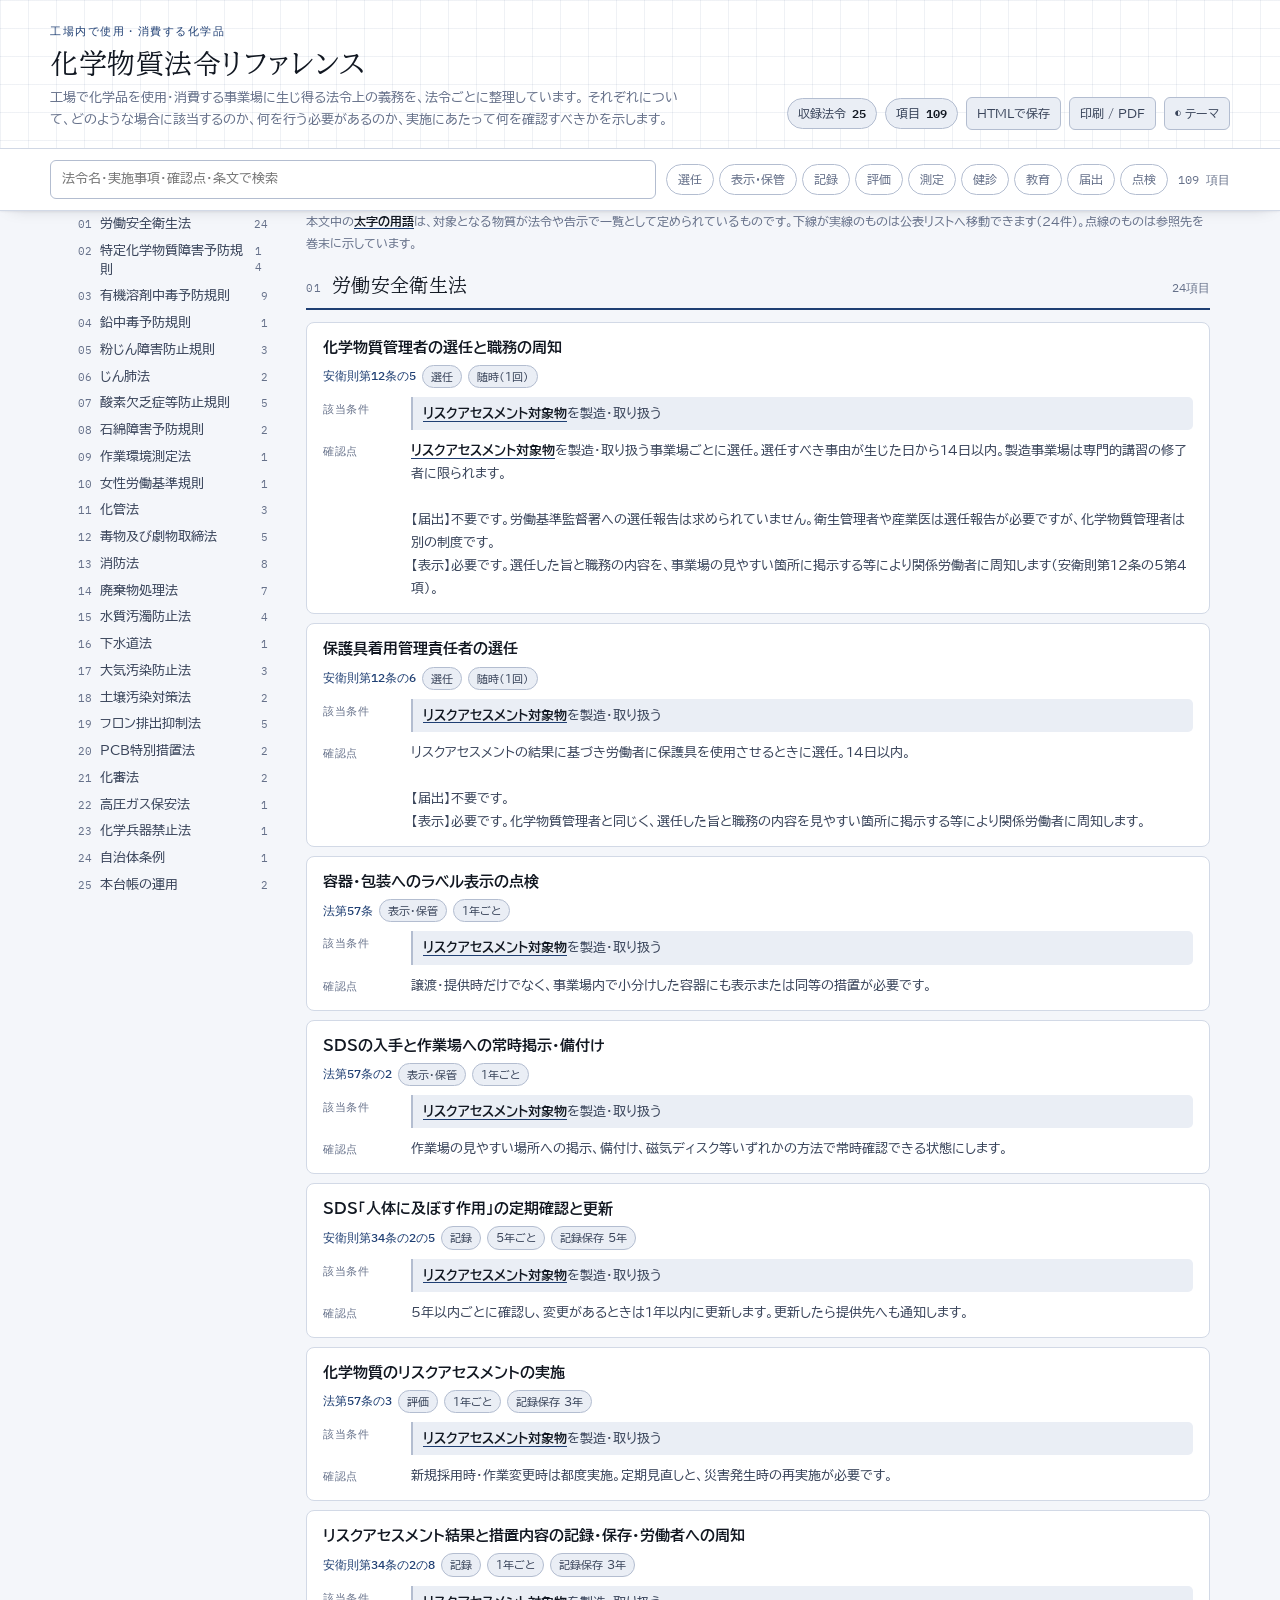
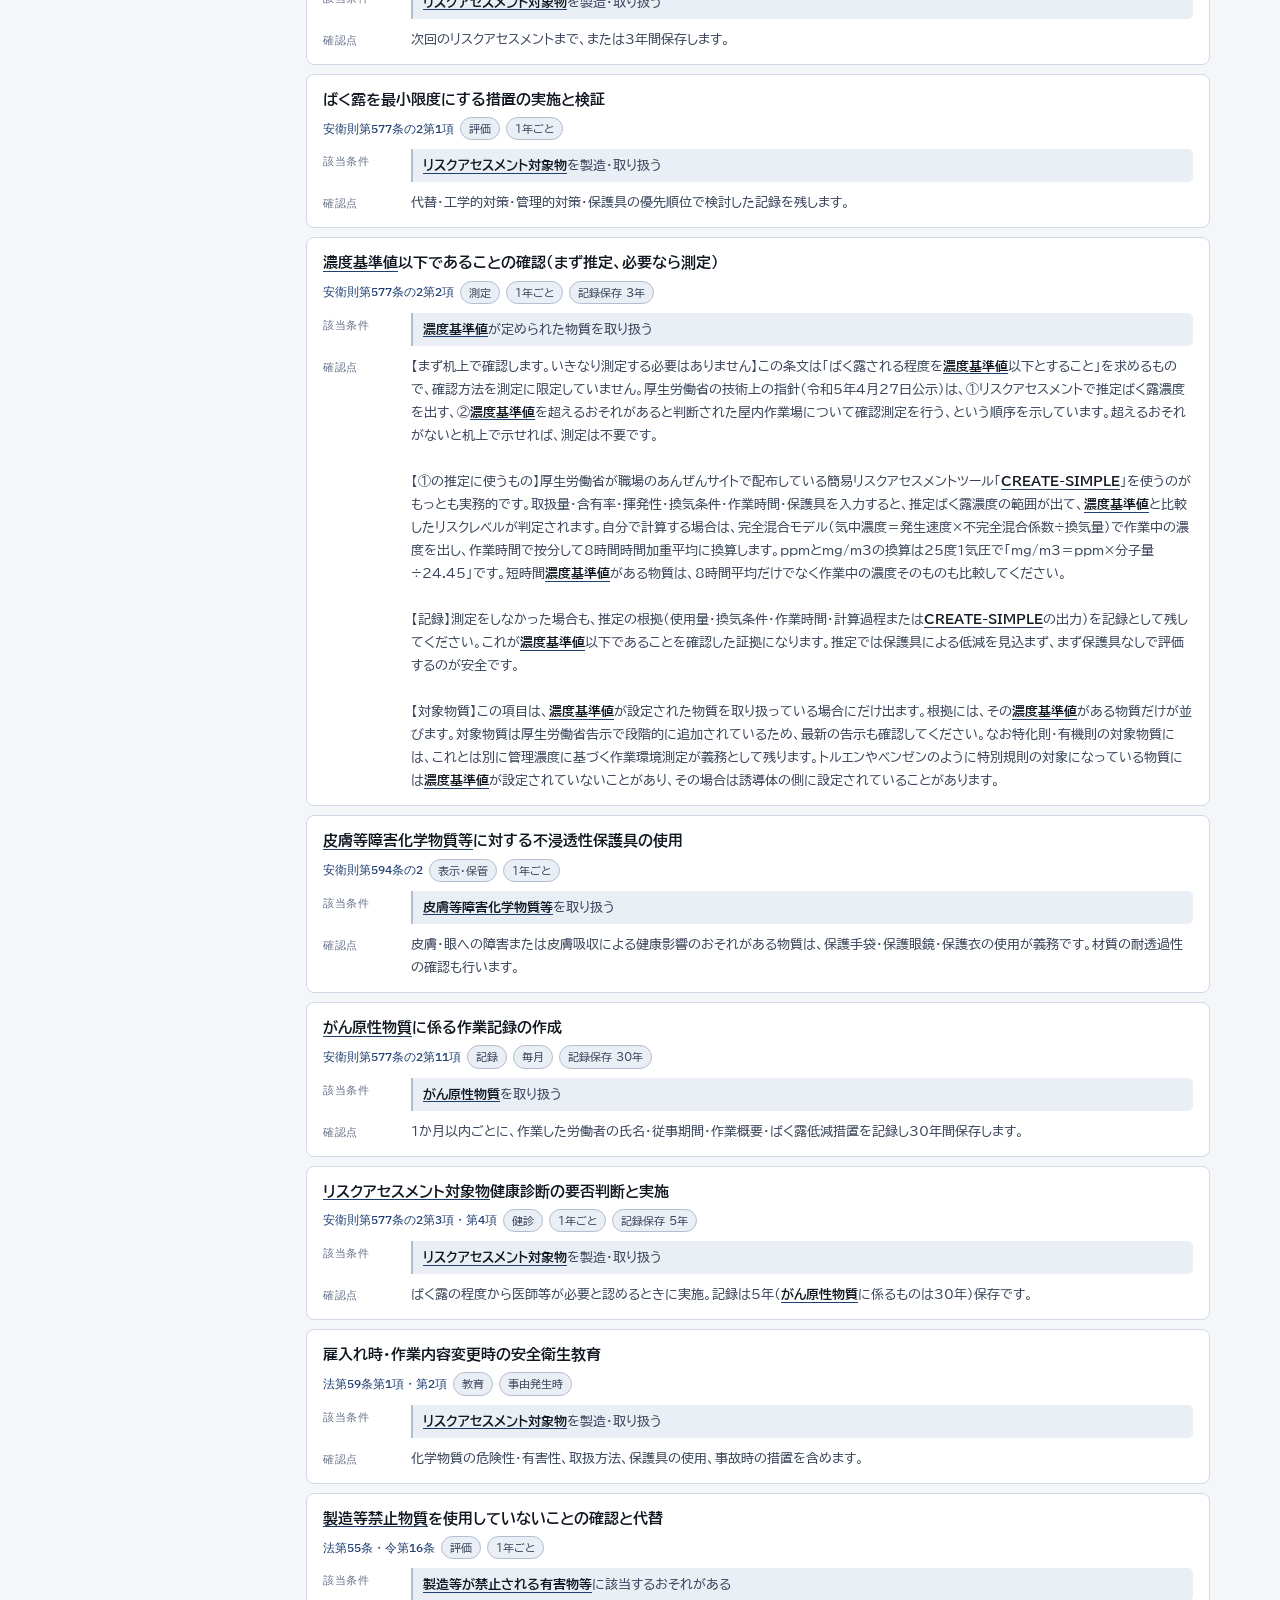
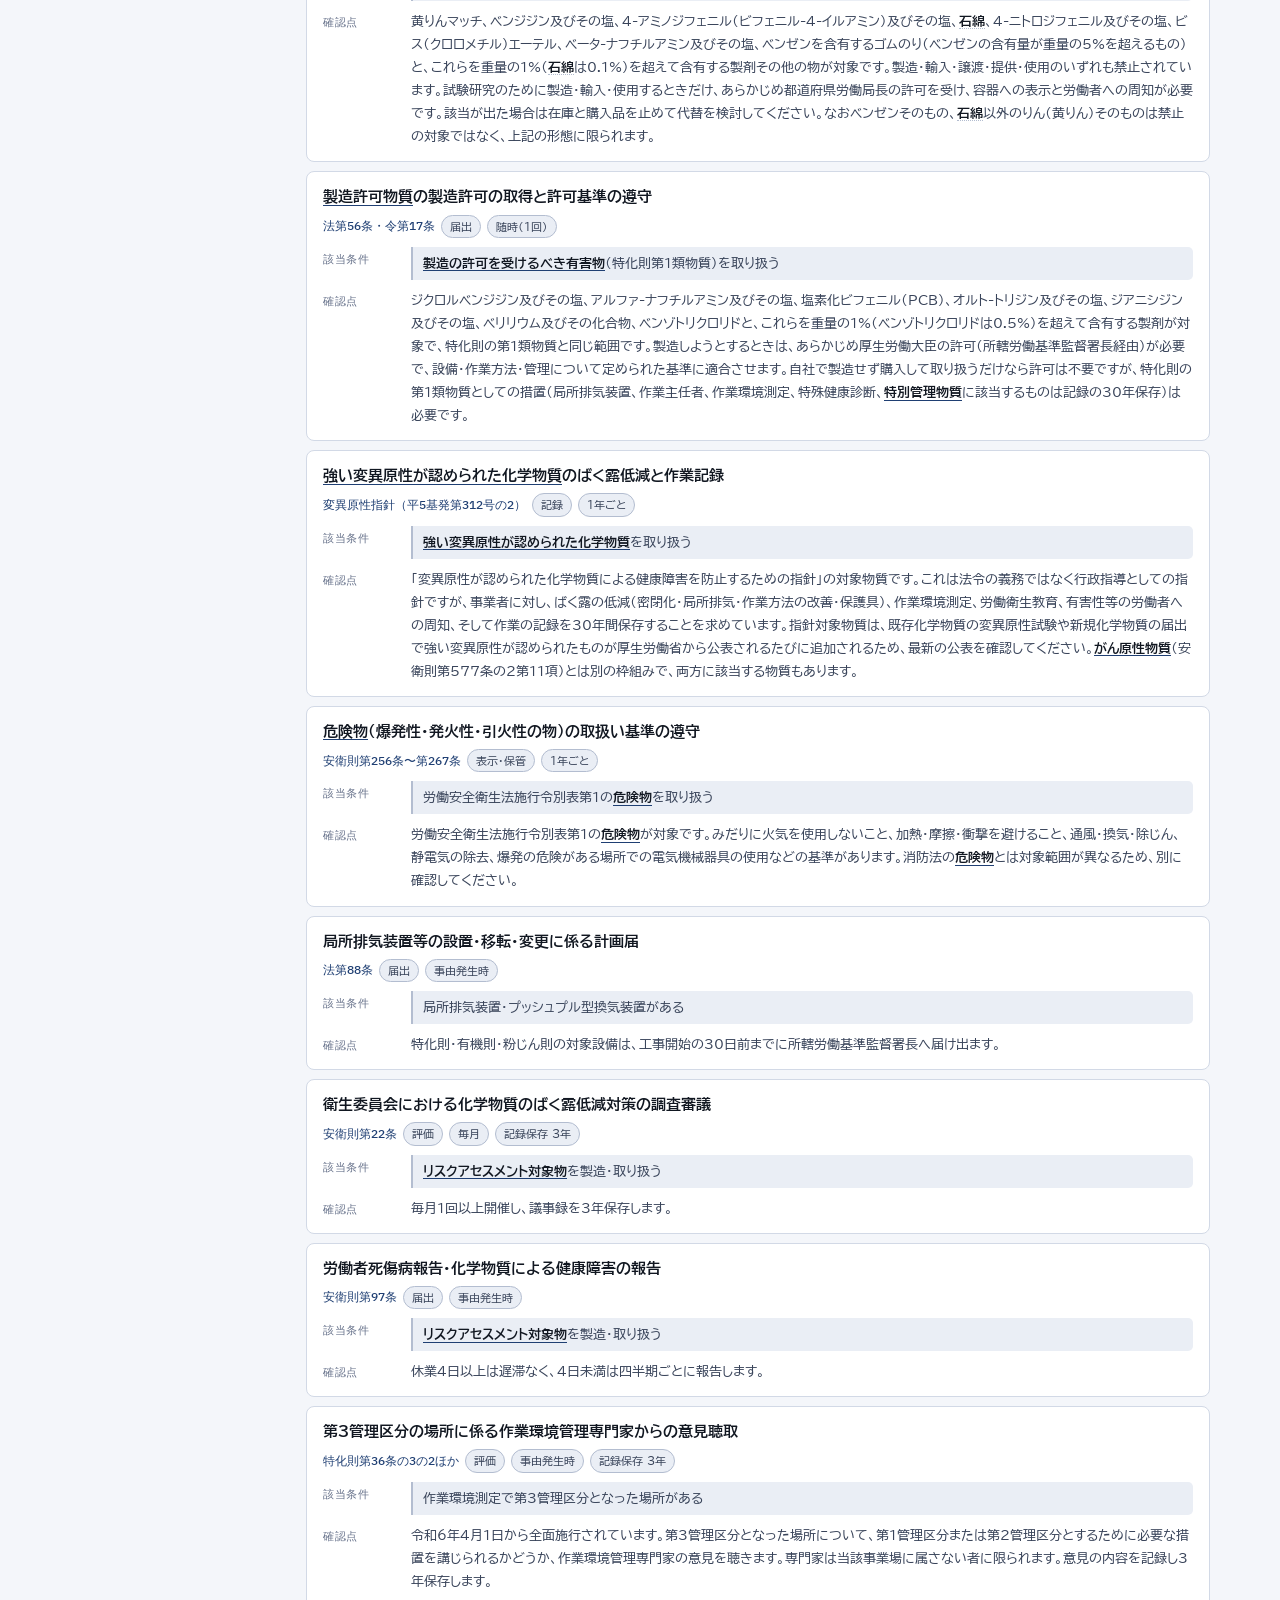
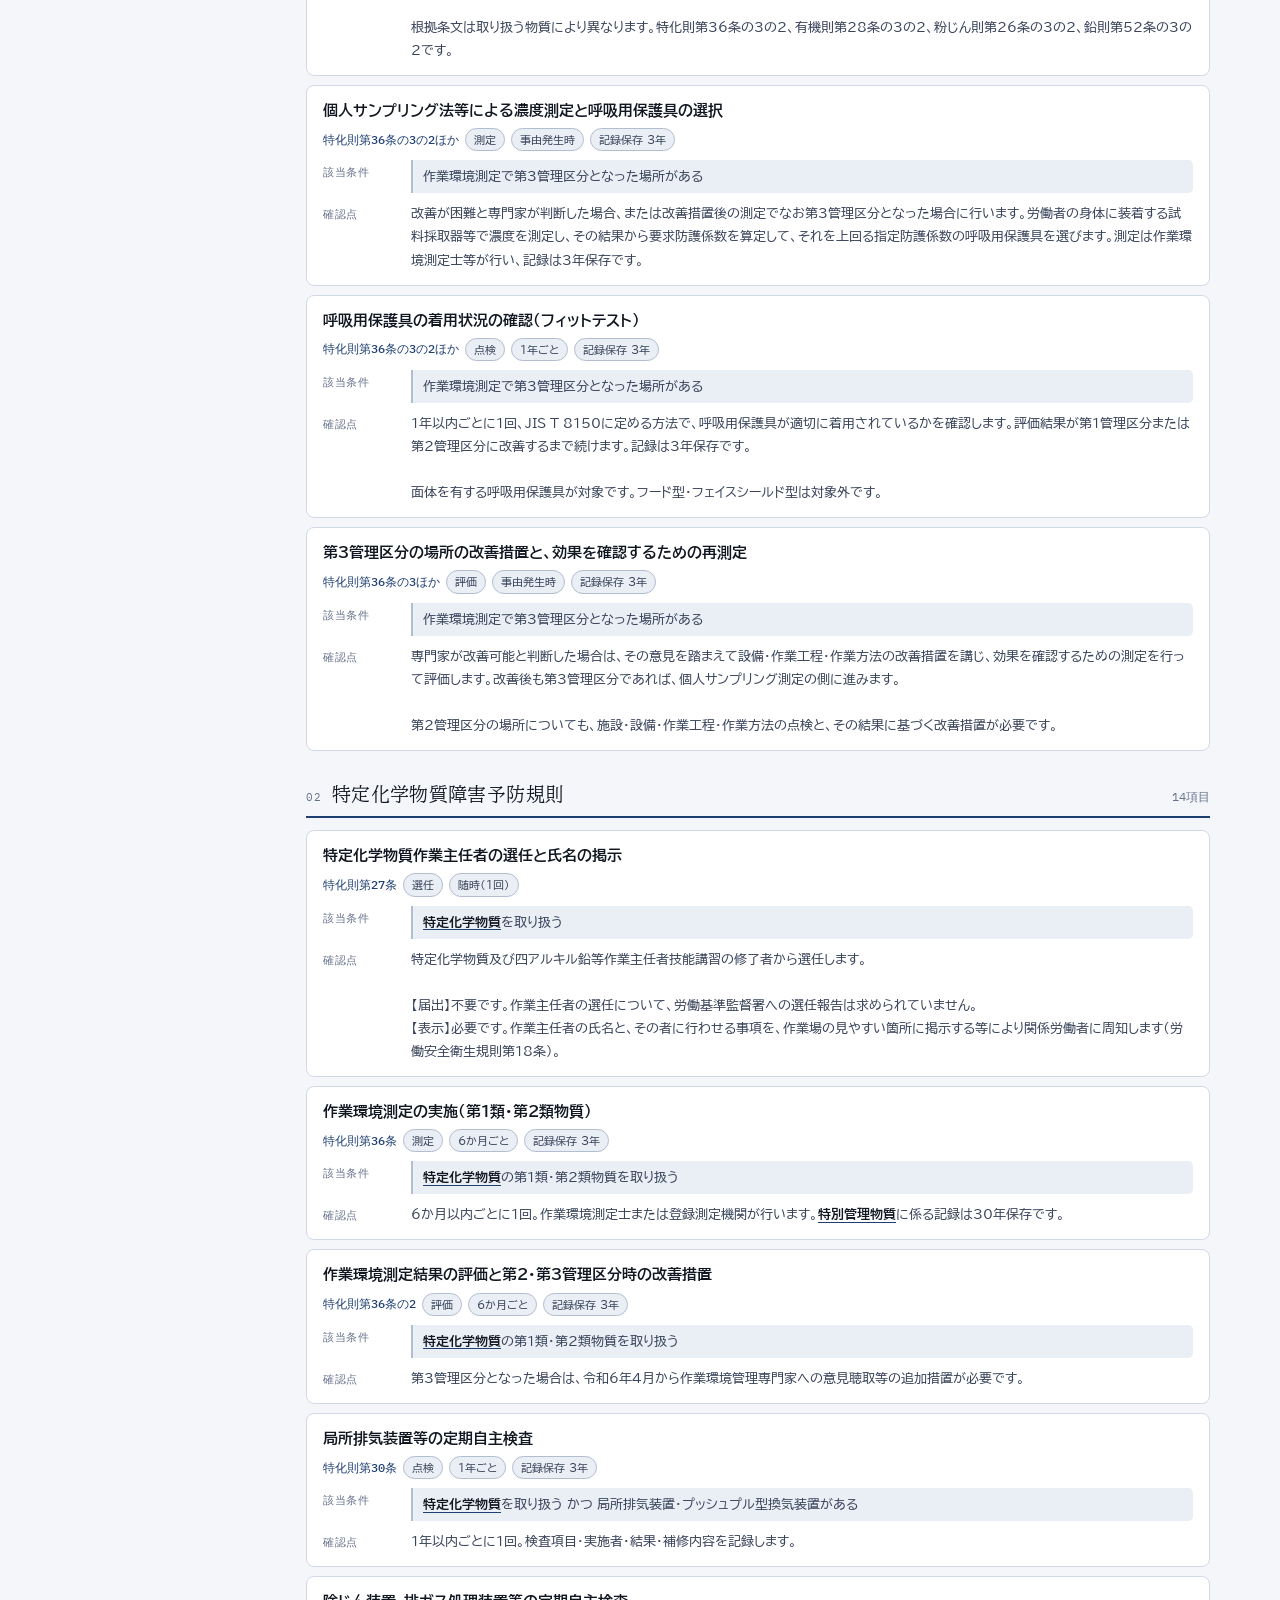
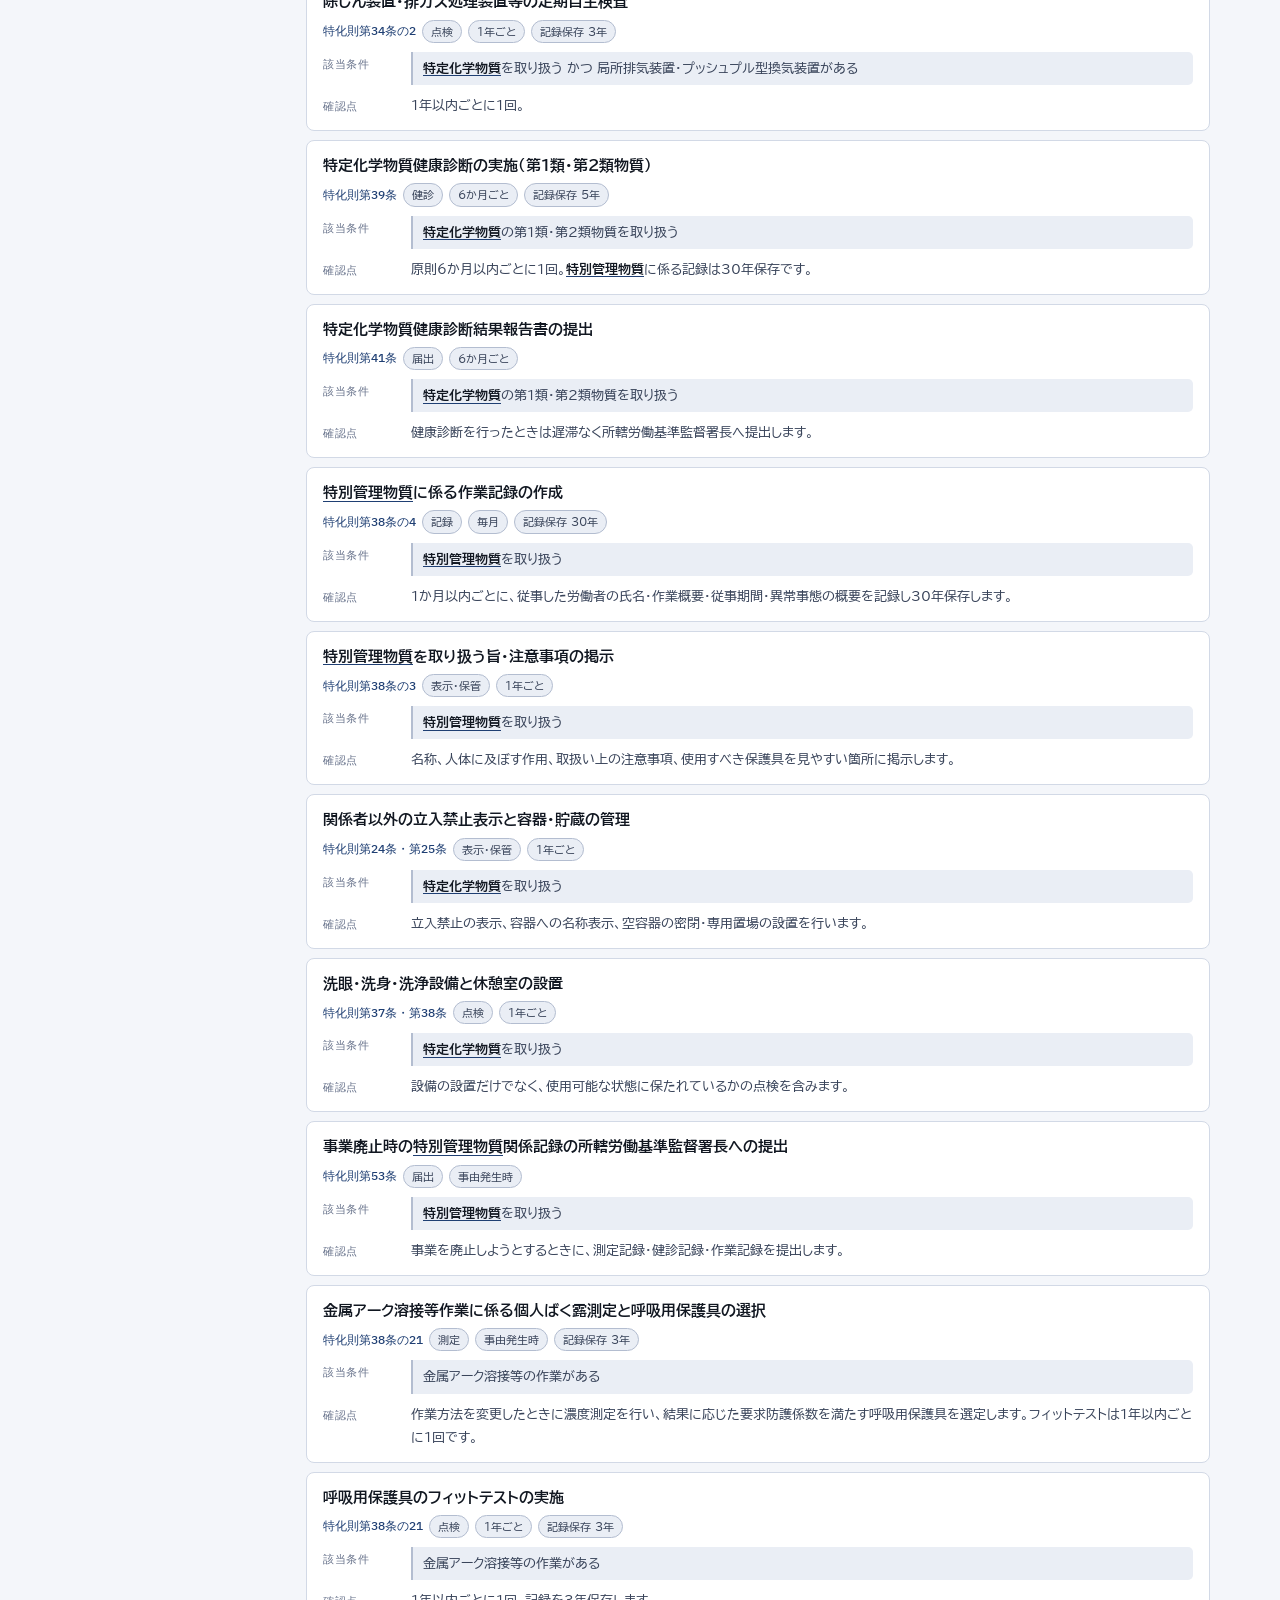
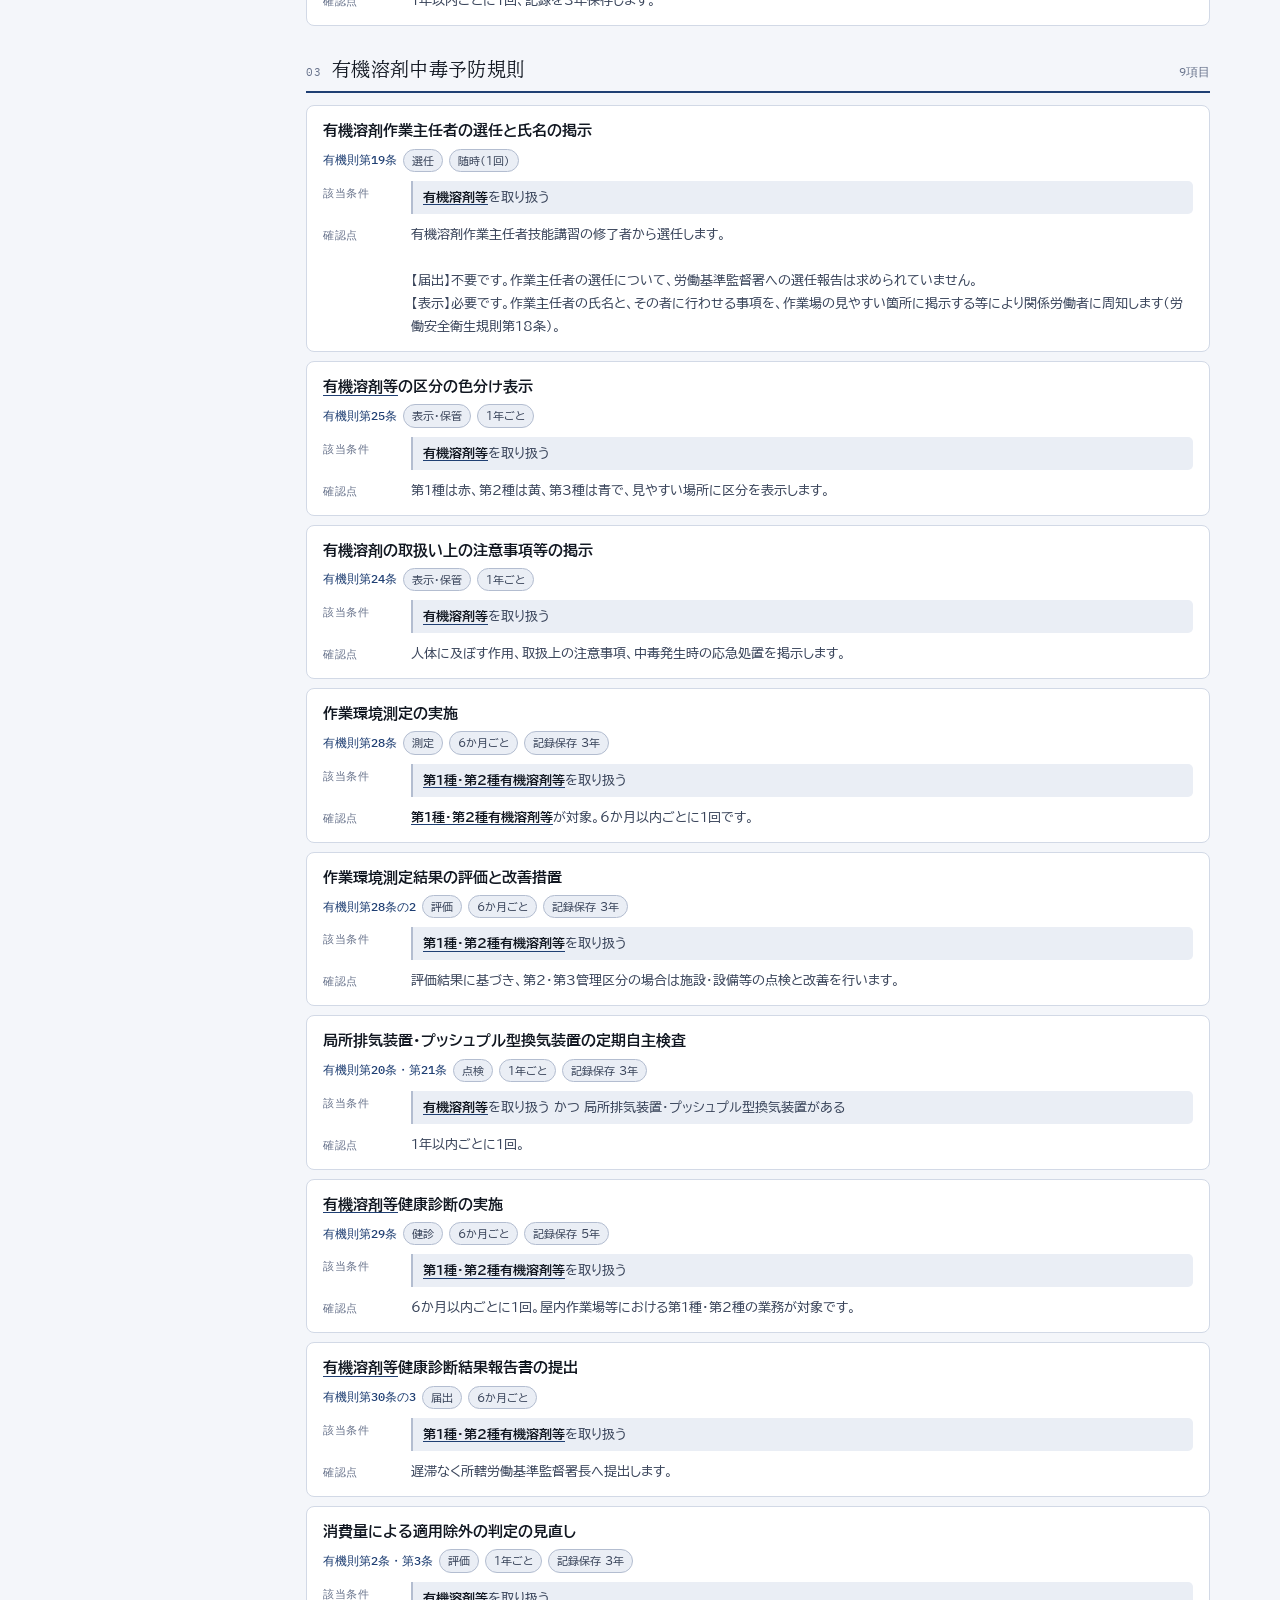
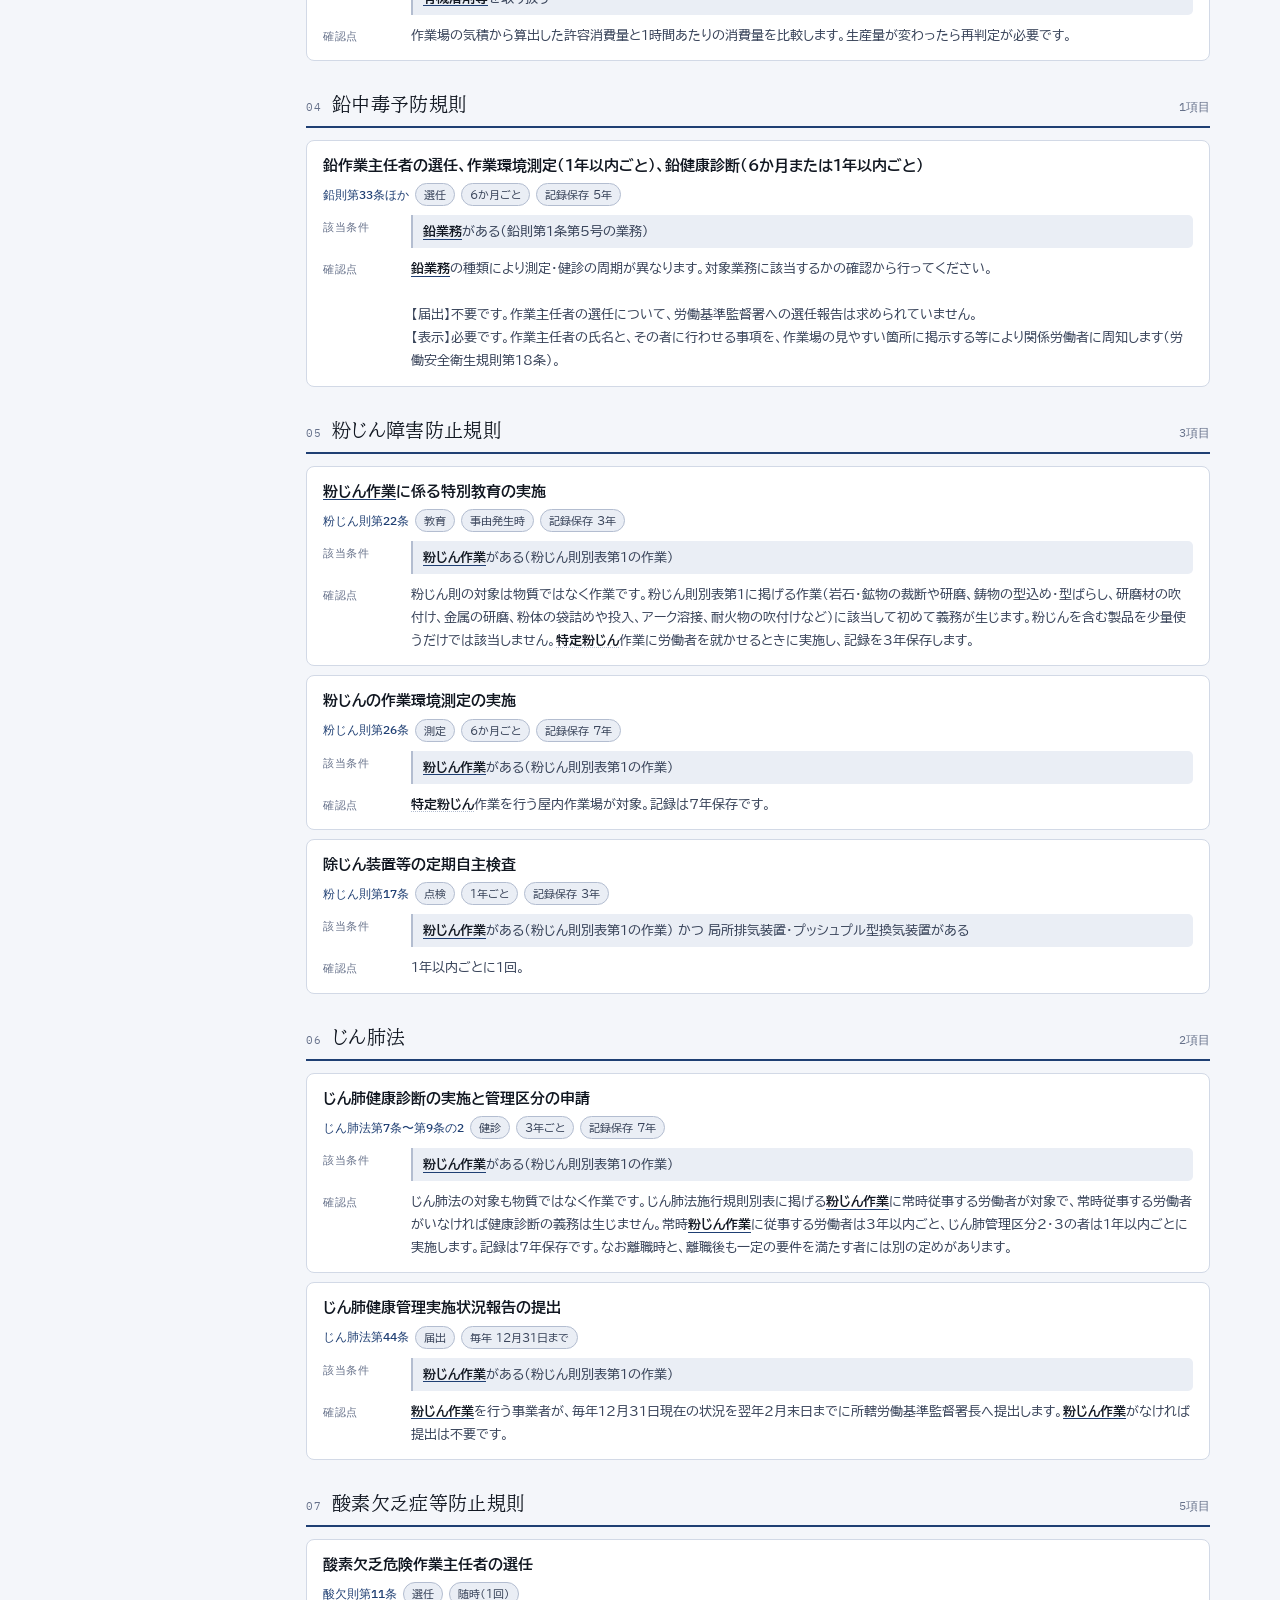
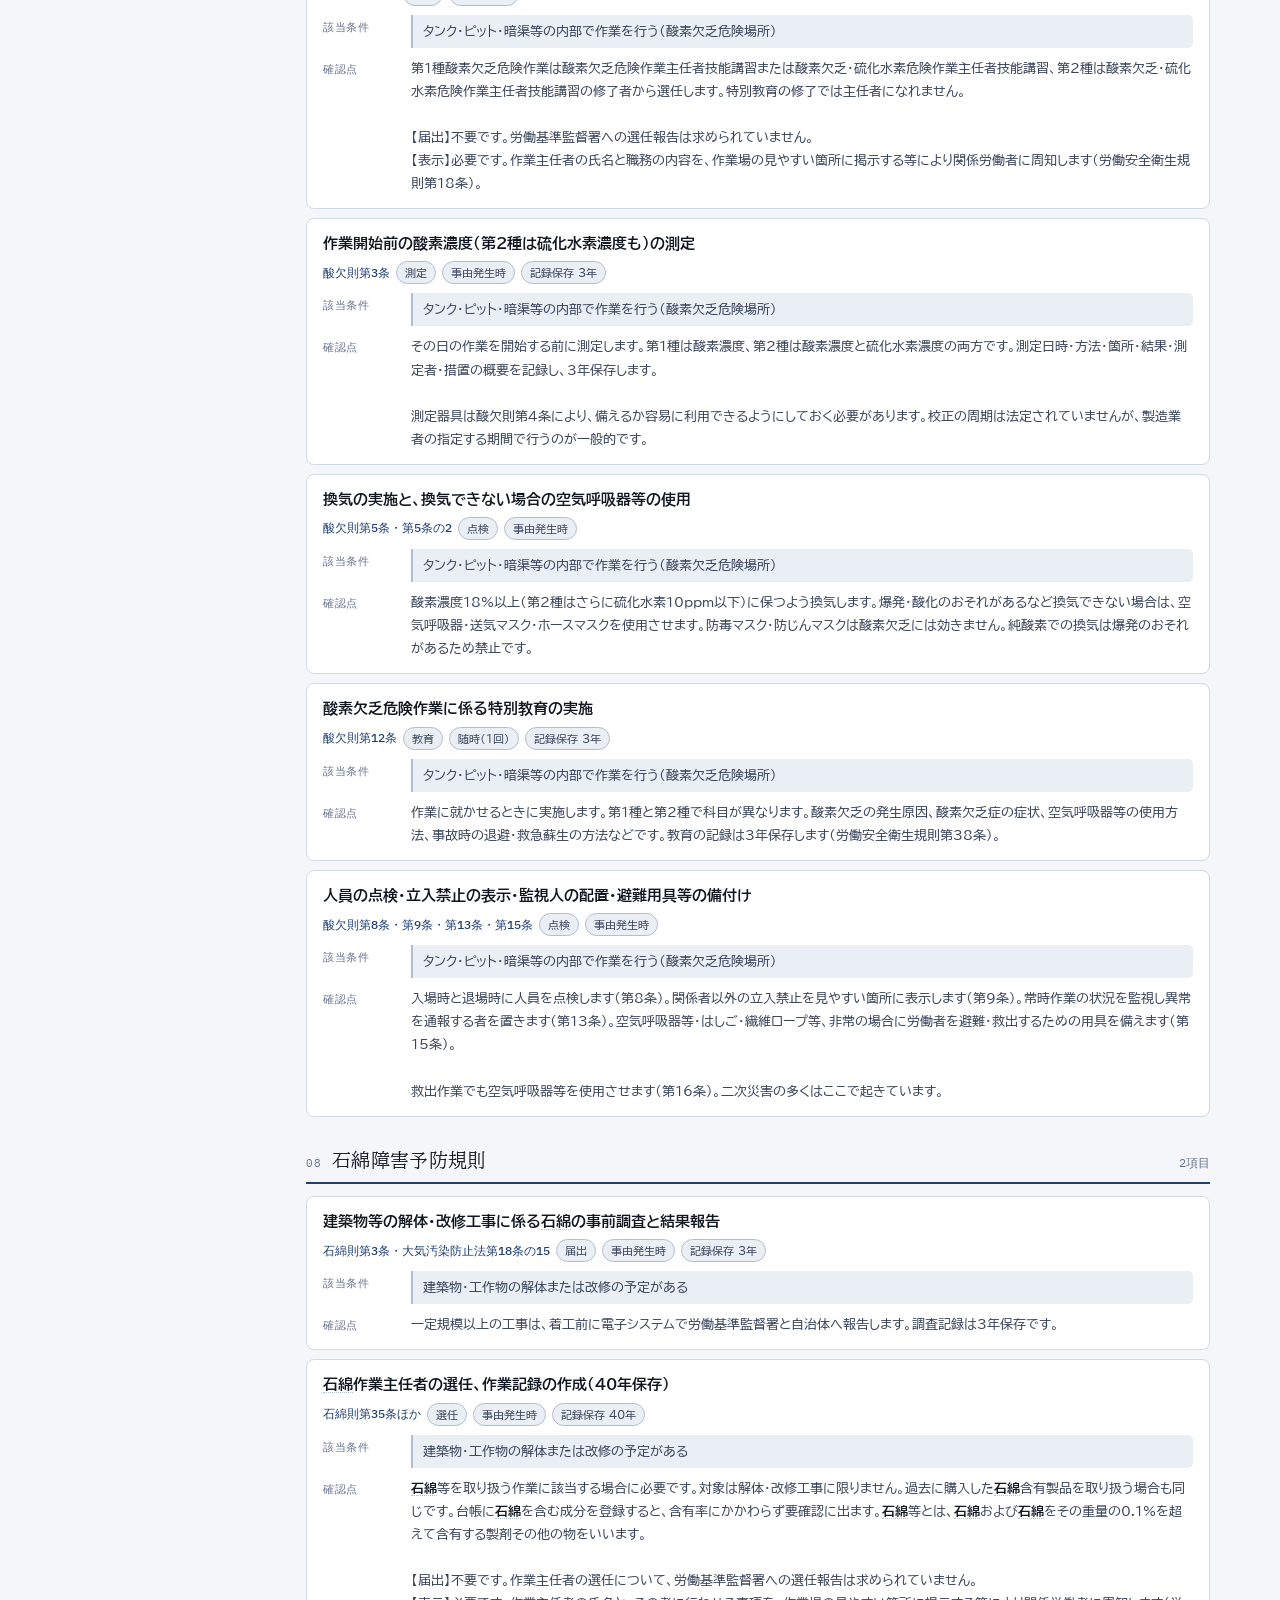
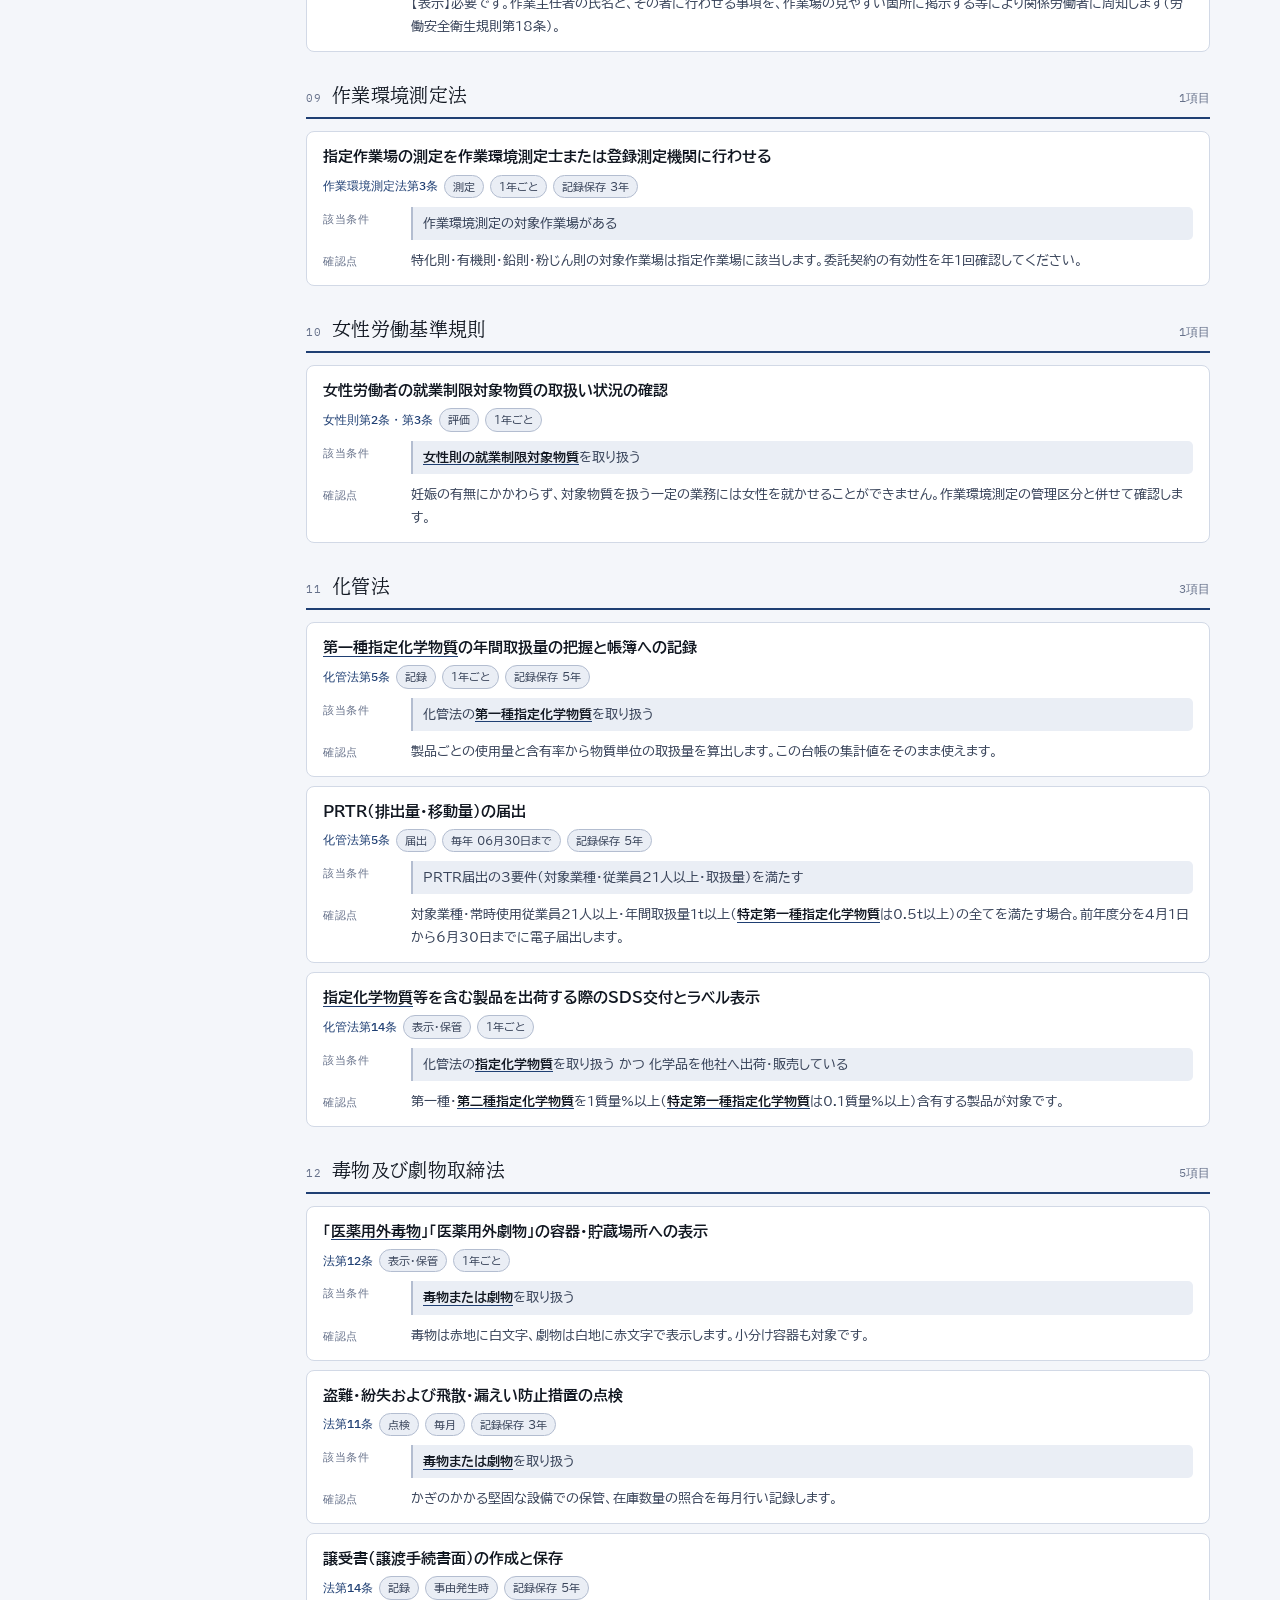
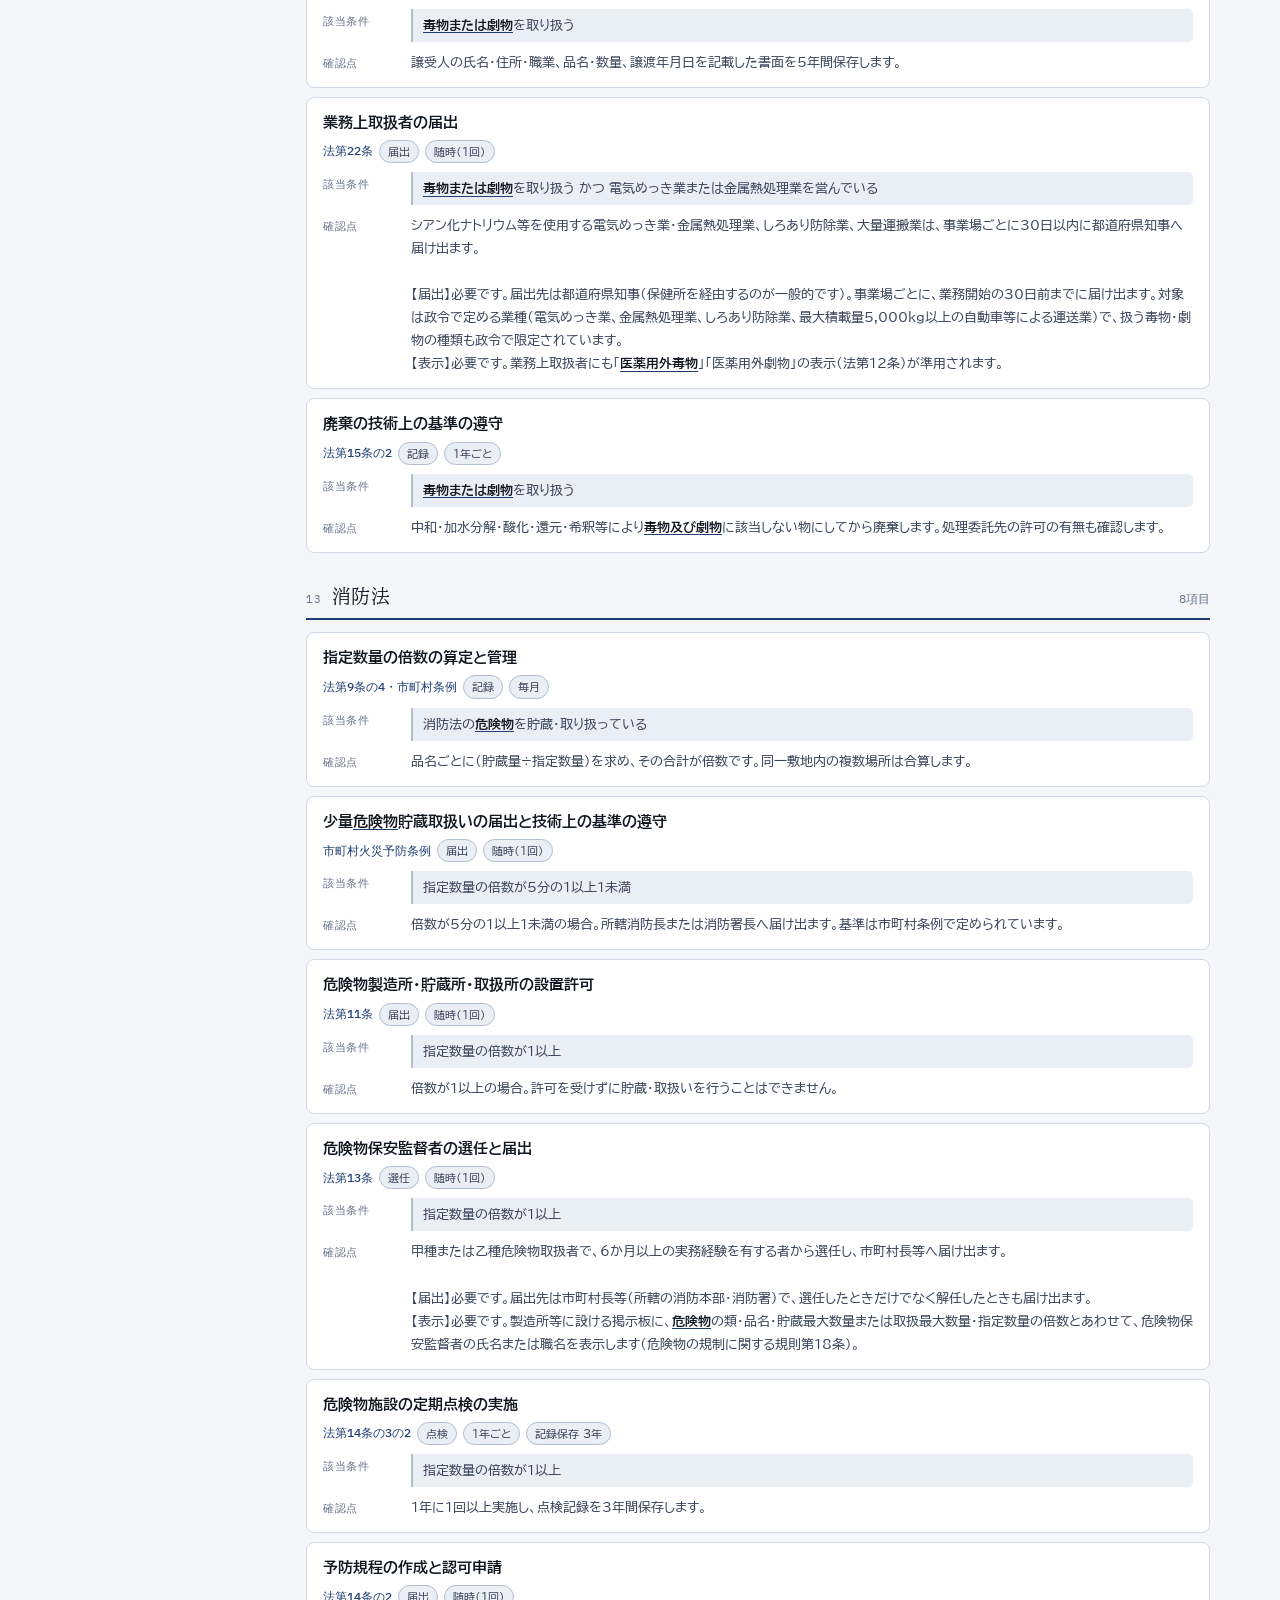
==== commit 448e2f35: "酸欠則と、第3管理区分となった場合の措置を追加した どちらも物質の含有率では判定できない。作業の場所と、作業環境測定の 結果で決まるため、事業場の条件に設問を2つ足して判定に使う。  酸素欠乏症等防止" ====
--- a/chem-checklist.html
+++ b/chem-checklist.html
@@ -197,8 +197,8 @@
 
 <script>
 "use strict";
-const DATA = {"laws": ["労働安全衛生法", "特定化学物質障害予防規則", "有機溶剤中毒予防規則", "鉛中毒予防規則", "粉じん障害防止規則", "じん肺法", "石綿障害予防規則", "作業環境測定法", "女性労働基準規則", "化管法", "毒物及び劇物取締法", "消防法", "廃棄物処理法", "水質汚濁防止法", "下水道法", "大気汚染防止法", "土壌汚染対策法", "フロン排出抑制法", "PCB特別措置法", "化審法", "高圧ガス保安法", "化学兵器禁止法", "自治体条例", "本台帳の運用"], "cats": ["選任", "表示・保管", "記録", "評価", "測定", "健診", "教育", "届出", "点検"], "items": [{"law": "労働安全衛生法", "art": "安衛則第12条の5", "cat": "選任", "cyc": "随時（1回）", "keep": "", "title": "化学物質管理者の選任と職務の周知", "cond": "リスクアセスメント対象物を製造・取り扱う", "memo": "リスクアセスメント対象物を製造・取り扱う事業場ごとに選任。選任すべき事由が生じた日から14日以内。製造事業場は専門的講習の修了者に限られます。\n\n【届出】不要です。労働基準監督署への選任報告は求められていません。衛生管理者や産業医は選任報告が必要ですが、化学物質管理者は別の制度です。\n【表示】必要です。選任した旨と職務の内容を、事業場の見やすい箇所に掲示する等により関係労働者に周知します（安衛則第12条の5第4項）。", "titleH": "化学物質管理者の選任と職務の周知", "condH": "<a class=\"term\" href=\"https://anzeninfo.mhlw.go.jp/anzen_pg/GHS_MSD_FND.aspx\" target=\"_blank\" rel=\"noopener noreferrer\" title=\"労働安全衛生法 表示・通知対象物質\">リスクアセスメント対象物</a>を製造・取り扱う", "memoH": "<a class=\"term\" href=\"https://anzeninfo.mhlw.go.jp/anzen_pg/GHS_MSD_FND.aspx\" target=\"_blank\" rel=\"noopener noreferrer\" title=\"労働安全衛生法 表示・通知対象物質\">リスクアセスメント対象物</a>を製造・取り扱う事業場ごとに選任。選任すべき事由が生じた日から14日以内。製造事業場は専門的講習の修了者に限られます。\n\n【届出】不要です。労働基準監督署への選任報告は求められていません。衛生管理者や産業医は選任報告が必要ですが、化学物質管理者は別の制度です。\n【表示】必要です。選任した旨と職務の内容を、事業場の見やすい箇所に掲示する等により関係労働者に周知します（安衛則第12条の5第4項）。"}, {"law": "労働安全衛生法", "art": "安衛則第12条の6", "cat": "選任", "cyc": "随時（1回）", "keep": "", "title": "保護具着用管理責任者の選任", "cond": "リスクアセスメント対象物を製造・取り扱う", "memo": "リスクアセスメントの結果に基づき労働者に保護具を使用させるときに選任。14日以内。\n\n【届出】不要です。\n【表示】必要です。化学物質管理者と同じく、選任した旨と職務の内容を見やすい箇所に掲示する等により関係労働者に周知します。", "titleH": "保護具着用管理責任者の選任", "condH": "<a class=\"term\" href=\"https://anzeninfo.mhlw.go.jp/anzen_pg/GHS_MSD_FND.aspx\" target=\"_blank\" rel=\"noopener noreferrer\" title=\"労働安全衛生法 表示・通知対象物質\">リスクアセスメント対象物</a>を製造・取り扱う", "memoH": "リスクアセスメントの結果に基づき労働者に保護具を使用させるときに選任。14日以内。\n\n【届出】不要です。\n【表示】必要です。化学物質管理者と同じく、選任した旨と職務の内容を見やすい箇所に掲示する等により関係労働者に周知します。"}, {"law": "労働安全衛生法", "art": "法第57条", "cat": "表示・保管", "cyc": "1年ごと", "keep": "", "title": "容器・包装へのラベル表示の点検", "cond": "リスクアセスメント対象物を製造・取り扱う", "memo": "譲渡・提供時だけでなく、事業場内で小分けした容器にも表示または同等の措置が必要です。", "titleH": "容器・包装へのラベル表示の点検", "condH": "<a class=\"term\" href=\"https://anzeninfo.mhlw.go.jp/anzen_pg/GHS_MSD_FND.aspx\" target=\"_blank\" rel=\"noopener noreferrer\" title=\"労働安全衛生法 表示・通知対象物質\">リスクアセスメント対象物</a>を製造・取り扱う", "memoH": "譲渡・提供時だけでなく、事業場内で小分けした容器にも表示または同等の措置が必要です。"}, {"law": "労働安全衛生法", "art": "法第57条の2", "cat": "表示・保管", "cyc": "1年ごと", "keep": "", "title": "SDSの入手と作業場への常時掲示・備付け", "cond": "リスクアセスメント対象物を製造・取り扱う", "memo": "作業場の見やすい場所への掲示、備付け、磁気ディスク等いずれかの方法で常時確認できる状態にします。", "titleH": "SDSの入手と作業場への常時掲示・備付け", "condH": "<a class=\"term\" href=\"https://anzeninfo.mhlw.go.jp/anzen_pg/GHS_MSD_FND.aspx\" target=\"_blank\" rel=\"noopener noreferrer\" title=\"労働安全衛生法 表示・通知対象物質\">リスクアセスメント対象物</a>を製造・取り扱う", "memoH": "作業場の見やすい場所への掲示、備付け、磁気ディスク等いずれかの方法で常時確認できる状態にします。"}, {"law": "労働安全衛生法", "art": "安衛則第34条の2の5", "cat": "記録", "cyc": "5年ごと", "keep": "5年", "title": "SDS「人体に及ぼす作用」の定期確認と更新", "cond": "リスクアセスメント対象物を製造・取り扱う", "memo": "5年以内ごとに確認し、変更があるときは1年以内に更新します。更新したら提供先へも通知します。", "titleH": "SDS「人体に及ぼす作用」の定期確認と更新", "condH": "<a class=\"term\" href=\"https://anzeninfo.mhlw.go.jp/anzen_pg/GHS_MSD_FND.aspx\" target=\"_blank\" rel=\"noopener noreferrer\" title=\"労働安全衛生法 表示・通知対象物質\">リスクアセスメント対象物</a>を製造・取り扱う", "memoH": "5年以内ごとに確認し、変更があるときは1年以内に更新します。更新したら提供先へも通知します。"}, {"law": "労働安全衛生法", "art": "法第57条の3", "cat": "評価", "cyc": "1年ごと", "keep": "3年", "title": "化学物質のリスクアセスメントの実施", "cond": "リスクアセスメント対象物を製造・取り扱う", "memo": "新規採用時・作業変更時は都度実施。定期見直しと、災害発生時の再実施が必要です。", "titleH": "化学物質のリスクアセスメントの実施", "condH": "<a class=\"term\" href=\"https://anzeninfo.mhlw.go.jp/anzen_pg/GHS_MSD_FND.aspx\" target=\"_blank\" rel=\"noopener noreferrer\" title=\"労働安全衛生法 表示・通知対象物質\">リスクアセスメント対象物</a>を製造・取り扱う", "memoH": "新規採用時・作業変更時は都度実施。定期見直しと、災害発生時の再実施が必要です。"}, {"law": "労働安全衛生法", "art": "安衛則第34条の2の8", "cat": "記録", "cyc": "1年ごと", "keep": "3年", "title": "リスクアセスメント結果と措置内容の記録・保存・労働者への周知", "cond": "リスクアセスメント対象物を製造・取り扱う", "memo": "次回のリスクアセスメントまで、または3年間保存します。", "titleH": "リスクアセスメント結果と措置内容の記録・保存・労働者への周知", "condH": "<a class=\"term\" href=\"https://anzeninfo.mhlw.go.jp/anzen_pg/GHS_MSD_FND.aspx\" target=\"_blank\" rel=\"noopener noreferrer\" title=\"労働安全衛生法 表示・通知対象物質\">リスクアセスメント対象物</a>を製造・取り扱う", "memoH": "次回のリスクアセスメントまで、または3年間保存します。"}, {"law": "労働安全衛生法", "art": "安衛則第577条の2第1項", "cat": "評価", "cyc": "1年ごと", "keep": "", "title": "ばく露を最小限度にする措置の実施と検証", "cond": "リスクアセスメント対象物を製造・取り扱う", "memo": "代替・工学的対策・管理的対策・保護具の優先順位で検討した記録を残します。", "titleH": "ばく露を最小限度にする措置の実施と検証", "condH": "<a class=\"term\" href=\"https://anzeninfo.mhlw.go.jp/anzen_pg/GHS_MSD_FND.aspx\" target=\"_blank\" rel=\"noopener noreferrer\" title=\"労働安全衛生法 表示・通知対象物質\">リスクアセスメント対象物</a>を製造・取り扱う", "memoH": "代替・工学的対策・管理的対策・保護具の優先順位で検討した記録を残します。"}, {"law": "労働安全衛生法", "art": "安衛則第577条の2第2項", "cat": "測定", "cyc": "1年ごと", "keep": "3年", "title": "濃度基準値以下であることの確認（まず推定、必要なら測定）", "cond": "濃度基準値が定められた物質を取り扱う", "memo": "【まず机上で確認します。いきなり測定する必要はありません】この条文は「ばく露される程度を濃度基準値以下とすること」を求めるもので、確認方法を測定に限定していません。厚生労働省の技術上の指針（令和5年4月27日公示）は、①リスクアセスメントで推定ばく露濃度を出す、②濃度基準値を超えるおそれがあると判断された屋内作業場について確認測定を行う、という順序を示しています。超えるおそれがないと机上で示せれば、測定は不要です。\n\n【①の推定に使うもの】厚生労働省が職場のあんぜんサイトで配布している簡易リスクアセスメントツール「CREATE-SIMPLE」を使うのがもっとも実務的です。取扱量・含有率・揮発性・換気条件・作業時間・保護具を入力すると、推定ばく露濃度の範囲が出て、濃度基準値と比較したリスクレベルが判定されます。自分で計算する場合は、完全混合モデル（気中濃度＝発生速度×不完全混合係数÷換気量）で作業中の濃度を出し、作業時間で按分して8時間時間加重平均に換算します。ppmとmg/m3の換算は25度1気圧で「mg/m3＝ppm×分子量÷24.45」です。短時間濃度基準値がある物質は、8時間平均だけでなく作業中の濃度そのものも比較してください。\n\n【記録】測定をしなかった場合も、推定の根拠（使用量・換気条件・作業時間・計算過程またはCREATE-SIMPLEの出力）を記録として残してください。これが濃度基準値以下であることを確認した証拠になります。推定では保護具による低減を見込まず、まず保護具なしで評価するのが安全です。\n\n【対象物質】この項目は、濃度基準値が設定された物質を取り扱っている場合にだけ出ます。根拠には、その濃度基準値がある物質だけが並びます。対象物質は厚生労働省告示で段階的に追加されているため、最新の告示も確認してください。なお特化則・有機則の対象物質には、これとは別に管理濃度に基づく作業環境測定が義務として残ります。トルエンやベンゼンのように特別規則の対象になっている物質には濃度基準値が設定されていないことがあり、その場合は誘導体の側に設定されていることがあります。", "titleH": "<a class=\"term\" href=\"https://anzeninfo.mhlw.go.jp/user/anzen/kag/ankgc11.html\" target=\"_blank\" rel=\"noopener noreferrer\" title=\"濃度基準値等\">濃度基準値</a>以下であることの確認（まず推定、必要なら測定）", "condH": "<a class=\"term\" href=\"https://anzeninfo.mhlw.go.jp/user/anzen/kag/ankgc11.html\" target=\"_blank\" rel=\"noopener noreferrer\" title=\"濃度基準値等\">濃度基準値</a>が定められた物質を取り扱う", "memoH": "【まず机上で確認します。いきなり測定する必要はありません】この条文は「ばく露される程度を<a class=\"term\" href=\"https://anzeninfo.mhlw.go.jp/user/anzen/kag/ankgc11.html\" target=\"_blank\" rel=\"noopener noreferrer\" title=\"濃度基準値等\">濃度基準値</a>以下とすること」を求めるもので、確認方法を測定に限定していません。厚生労働省の技術上の指針（令和5年4月27日公示）は、①リスクアセスメントで推定ばく露濃度を出す、②<a class=\"term\" href=\"https://anzeninfo.mhlw.go.jp/user/anzen/kag/ankgc11.html\" target=\"_blank\" rel=\"noopener noreferrer\" title=\"濃度基準値等\">濃度基準値</a>を超えるおそれがあると判断された屋内作業場について確認測定を行う、という順序を示しています。超えるおそれがないと机上で示せれば、測定は不要です。\n\n【①の推定に使うもの】厚生労働省が職場のあんぜんサイトで配布している簡易リスクアセスメントツール「<a class=\"term\" href=\"https://anzeninfo.mhlw.go.jp/user/anzen/kag/kagaku_index.html\" target=\"_blank\" rel=\"noopener noreferrer\" title=\"厚生労働省の簡易リスクアセスメントツール\">CREATE-SIMPLE</a>」を使うのがもっとも実務的です。取扱量・含有率・揮発性・換気条件・作業時間・保護具を入力すると、推定ばく露濃度の範囲が出て、<a class=\"term\" href=\"https://anzeninfo.mhlw.go.jp/user/anzen/kag/ankgc11.html\" target=\"_blank\" rel=\"noopener noreferrer\" title=\"濃度基準値等\">濃度基準値</a>と比較したリスクレベルが判定されます。自分で計算する場合は、完全混合モデル（気中濃度＝発生速度×不完全混合係数÷換気量）で作業中の濃度を出し、作業時間で按分して8時間時間加重平均に換算します。ppmとmg/m3の換算は25度1気圧で「mg/m3＝ppm×分子量÷24.45」です。短時間<a class=\"term\" href=\"https://anzeninfo.mhlw.go.jp/user/anzen/kag/ankgc11.html\" target=\"_blank\" rel=\"noopener noreferrer\" title=\"濃度基準値等\">濃度基準値</a>がある物質は、8時間平均だけでなく作業中の濃度そのものも比較してください。\n\n【記録】測定をしなかった場合も、推定の根拠（使用量・換気条件・作業時間・計算過程または<a class=\"term\" href=\"https://anzeninfo.mhlw.go.jp/user/anzen/kag/kagaku_index.html\" target=\"_blank\" rel=\"noopener noreferrer\" title=\"厚生労働省の簡易リスクアセスメントツール\">CREATE-SIMPLE</a>の出力）を記録として残してください。これが<a class=\"term\" href=\"https://anzeninfo.mhlw.go.jp/user/anzen/kag/ankgc11.html\" target=\"_blank\" rel=\"noopener noreferrer\" title=\"濃度基準値等\">濃度基準値</a>以下であることを確認した証拠になります。推定では保護具による低減を見込まず、まず保護具なしで評価するのが安全です。\n\n【対象物質】この項目は、<a class=\"term\" href=\"https://anzeninfo.mhlw.go.jp/user/anzen/kag/ankgc11.html\" target=\"_blank\" rel=\"noopener noreferrer\" title=\"濃度基準値等\">濃度基準値</a>が設定された物質を取り扱っている場合にだけ出ます。根拠には、その<a class=\"term\" href=\"https://anzeninfo.mhlw.go.jp/user/anzen/kag/ankgc11.html\" target=\"_blank\" rel=\"noopener noreferrer\" title=\"濃度基準値等\">濃度基準値</a>がある物質だけが並びます。対象物質は厚生労働省告示で段階的に追加されているため、最新の告示も確認してください。なお特化則・有機則の対象物質には、これとは別に管理濃度に基づく作業環境測定が義務として残ります。トルエンやベンゼンのように特別規則の対象になっている物質には<a class=\"term\" href=\"https://anzeninfo.mhlw.go.jp/user/anzen/kag/ankgc11.html\" target=\"_blank\" rel=\"noopener noreferrer\" title=\"濃度基準値等\">濃度基準値</a>が設定されていないことがあり、その場合は誘導体の側に設定されていることがあります。"}, {"law": "労働安全衛生法", "art": "安衛則第594条の2", "cat": "表示・保管", "cyc": "1年ごと", "keep": "", "title": "皮膚等障害化学物質等に対する不浸透性保護具の使用", "cond": "皮膚等障害化学物質等を取り扱う", "memo": "皮膚・眼への障害または皮膚吸収による健康影響のおそれがある物質は、保護手袋・保護眼鏡・保護衣の使用が義務です。材質の耐透過性の確認も行います。", "titleH": "<a class=\"term\" href=\"https://anzeninfo.mhlw.go.jp/user/anzen/kag/ankgc13.html\" target=\"_blank\" rel=\"noopener noreferrer\" title=\"皮膚等障害化学物質\">皮膚等障害化学物質等</a>に対する不浸透性保護具の使用", "condH": "<a class=\"term\" href=\"https://anzeninfo.mhlw.go.jp/user/anzen/kag/ankgc13.html\" target=\"_blank\" rel=\"noopener noreferrer\" title=\"皮膚等障害化学物質\">皮膚等障害化学物質等</a>を取り扱う", "memoH": "皮膚・眼への障害または皮膚吸収による健康影響のおそれがある物質は、保護手袋・保護眼鏡・保護衣の使用が義務です。材質の耐透過性の確認も行います。"}, {"law": "労働安全衛生法", "art": "安衛則第577条の2第11項", "cat": "記録", "cyc": "毎月", "keep": "30年", "title": "がん原性物質に係る作業記録の作成", "cond": "がん原性物質を取り扱う", "memo": "1か月以内ごとに、作業した労働者の氏名・従事期間・作業概要・ばく露低減措置を記録し30年間保存します。", "titleH": "<a class=\"term\" href=\"https://anzeninfo.mhlw.go.jp/user/anzen/kag/ankgc12.html\" target=\"_blank\" rel=\"noopener noreferrer\" title=\"がん原性物質\">がん原性物質</a>に係る作業記録の作成", "condH": "<a class=\"term\" href=\"https://anzeninfo.mhlw.go.jp/user/anzen/kag/ankgc12.html\" target=\"_blank\" rel=\"noopener noreferrer\" title=\"がん原性物質\">がん原性物質</a>を取り扱う", "memoH": "1か月以内ごとに、作業した労働者の氏名・従事期間・作業概要・ばく露低減措置を記録し30年間保存します。"}, {"law": "労働安全衛生法", "art": "安衛則第577条の2第3項・第4項", "cat": "健診", "cyc": "1年ごと", "keep": "5年", "title": "リスクアセスメント対象物健康診断の要否判断と実施", "cond": "リスクアセスメント対象物を製造・取り扱う", "memo": "ばく露の程度から医師等が必要と認めるときに実施。記録は5年（がん原性物質に係るものは30年）保存です。", "titleH": "<a class=\"term\" href=\"https://anzeninfo.mhlw.go.jp/anzen_pg/GHS_MSD_FND.aspx\" target=\"_blank\" rel=\"noopener noreferrer\" title=\"労働安全衛生法 表示・通知対象物質\">リスクアセスメント対象物</a>健康診断の要否判断と実施", "condH": "<a class=\"term\" href=\"https://anzeninfo.mhlw.go.jp/anzen_pg/GHS_MSD_FND.aspx\" target=\"_blank\" rel=\"noopener noreferrer\" title=\"労働安全衛生法 表示・通知対象物質\">リスクアセスメント対象物</a>を製造・取り扱う", "memoH": "ばく露の程度から医師等が必要と認めるときに実施。記録は5年（<a class=\"term\" href=\"https://anzeninfo.mhlw.go.jp/user/anzen/kag/ankgc12.html\" target=\"_blank\" rel=\"noopener noreferrer\" title=\"がん原性物質\">がん原性物質</a>に係るものは30年）保存です。"}, {"law": "労働安全衛生法", "art": "法第59条第1項・第2項", "cat": "教育", "cyc": "事由発生時", "keep": "", "title": "雇入れ時・作業内容変更時の安全衛生教育", "cond": "リスクアセスメント対象物を製造・取り扱う", "memo": "化学物質の危険性・有害性、取扱方法、保護具の使用、事故時の措置を含めます。", "titleH": "雇入れ時・作業内容変更時の安全衛生教育", "condH": "<a class=\"term\" href=\"https://anzeninfo.mhlw.go.jp/anzen_pg/GHS_MSD_FND.aspx\" target=\"_blank\" rel=\"noopener noreferrer\" title=\"労働安全衛生法 表示・通知対象物質\">リスクアセスメント対象物</a>を製造・取り扱う", "memoH": "化学物質の危険性・有害性、取扱方法、保護具の使用、事故時の措置を含めます。"}, {"law": "労働安全衛生法", "art": "法第55条・令第16条", "cat": "評価", "cyc": "1年ごと", "keep": "", "title": "製造等禁止物質を使用していないことの確認と代替", "cond": "製造等が禁止される有害物等に該当するおそれがある", "memo": "黄りんマッチ、ベンジジン及びその塩、4-アミノジフェニル（ビフェニル-4-イルアミン）及びその塩、石綿、4-ニトロジフェニル及びその塩、ビス（クロロメチル）エーテル、ベータ-ナフチルアミン及びその塩、ベンゼンを含有するゴムのり（ベンゼンの含有量が重量の5%を超えるもの）と、これらを重量の1%（石綿は0.1%）を超えて含有する製剤その他の物が対象です。製造・輸入・譲渡・提供・使用のいずれも禁止されています。試験研究のために製造・輸入・使用するときだけ、あらかじめ都道府県労働局長の許可を受け、容器への表示と労働者への周知が必要です。該当が出た場合は在庫と購入品を止めて代替を検討してください。なおベンゼンそのもの、石綿以外のりん（黄りん）そのものは禁止の対象ではなく、上記の形態に限られます。", "titleH": "<a class=\"term\" href=\"https://laws.e-gov.go.jp/law/347CO0000000318\" target=\"_blank\" rel=\"noopener noreferrer\" title=\"安衛法施行令 第16条\">製造等禁止物質</a>を使用していないことの確認と代替", "condH": "<a class=\"term\" href=\"https://laws.e-gov.go.jp/law/347CO0000000318\" target=\"_blank\" rel=\"noopener noreferrer\" title=\"安衛法施行令 第16条\">製造等が禁止される有害物等</a>に該当するおそれがある", "memoH": "黄りんマッチ、ベンジジン及びその塩、4-アミノジフェニル（ビフェニル-4-イルアミン）及びその塩、<b class=\"term\">石綿</b>、4-ニトロジフェニル及びその塩、ビス（クロロメチル）エーテル、ベータ-ナフチルアミン及びその塩、ベンゼンを含有するゴムのり（ベンゼンの含有量が重量の5%を超えるもの）と、これらを重量の1%（<b class=\"term\">石綿</b>は0.1%）を超えて含有する製剤その他の物が対象です。製造・輸入・譲渡・提供・使用のいずれも禁止されています。試験研究のために製造・輸入・使用するときだけ、あらかじめ都道府県労働局長の許可を受け、容器への表示と労働者への周知が必要です。該当が出た場合は在庫と購入品を止めて代替を検討してください。なおベンゼンそのもの、<b class=\"term\">石綿</b>以外のりん（黄りん）そのものは禁止の対象ではなく、上記の形態に限られます。"}, {"law": "労働安全衛生法", "art": "法第56条・令第17条", "cat": "届出", "cyc": "随時（1回）", "keep": "", "title": "製造許可物質の製造許可の取得と許可基準の遵守", "cond": "製造の許可を受けるべき有害物（特化則第1類物質）を取り扱う", "memo": "ジクロルベンジジン及びその塩、アルファ-ナフチルアミン及びその塩、塩素化ビフェニル（PCB）、オルト-トリジン及びその塩、ジアニシジン及びその塩、ベリリウム及びその化合物、ベンゾトリクロリドと、これらを重量の1%（ベンゾトリクロリドは0.5%）を超えて含有する製剤が対象で、特化則の第1類物質と同じ範囲です。製造しようとするときは、あらかじめ厚生労働大臣の許可（所轄労働基準監督署長経由）が必要で、設備・作業方法・管理について定められた基準に適合させます。自社で製造せず購入して取り扱うだけなら許可は不要ですが、特化則の第1類物質としての措置（局所排気装置、作業主任者、作業環境測定、特殊健康診断、特別管理物質に該当するものは記録の30年保存）は必要です。", "titleH": "<a class=\"term\" href=\"https://laws.e-gov.go.jp/law/347CO0000000318\" target=\"_blank\" rel=\"noopener noreferrer\" title=\"安衛法施行令 第17条・別表第3第1号\">製造許可物質</a>の製造許可の取得と許可基準の遵守", "condH": "<a class=\"term\" href=\"https://laws.e-gov.go.jp/law/347CO0000000318\" target=\"_blank\" rel=\"noopener noreferrer\" title=\"安衛法施行令 第17条・別表第3第1号\">製造の許可を受けるべき有害物</a>（特化則第1類物質）を取り扱う", "memoH": "ジクロルベンジジン及びその塩、アルファ-ナフチルアミン及びその塩、塩素化ビフェニル（PCB）、オルト-トリジン及びその塩、ジアニシジン及びその塩、ベリリウム及びその化合物、ベンゾトリクロリドと、これらを重量の1%（ベンゾトリクロリドは0.5%）を超えて含有する製剤が対象で、特化則の第1類物質と同じ範囲です。製造しようとするときは、あらかじめ厚生労働大臣の許可（所轄労働基準監督署長経由）が必要で、設備・作業方法・管理について定められた基準に適合させます。自社で製造せず購入して取り扱うだけなら許可は不要ですが、特化則の第1類物質としての措置（局所排気装置、作業主任者、作業環境測定、特殊健康診断、<a class=\"term\" href=\"https://laws.e-gov.go.jp/law/347M50002000039/\" target=\"_blank\" rel=\"noopener noreferrer\" title=\"特化則 別表第3\">特別管理物質</a>に該当するものは記録の30年保存）は必要です。"}, {"law": "労働安全衛生法", "art": "変異原性指針（平5基発第312号の2）", "cat": "記録", "cyc": "1年ごと", "keep": "", "title": "強い変異原性が認められた化学物質のばく露低減と作業記録", "cond": "強い変異原性が認められた化学物質を取り扱う", "memo": "「変異原性が認められた化学物質による健康障害を防止するための指針」の対象物質です。これは法令の義務ではなく行政指導としての指針ですが、事業者に対し、ばく露の低減（密閉化・局所排気・作業方法の改善・保護具）、作業環境測定、労働衛生教育、有害性等の労働者への周知、そして作業の記録を30年間保存することを求めています。指針対象物質は、既存化学物質の変異原性試験や新規化学物質の届出で強い変異原性が認められたものが厚生労働省から公表されるたびに追加されるため、最新の公表を確認してください。がん原性物質（安衛則第577条の2第11項）とは別の枠組みで、両方に該当する物質もあります。", "titleH": "<a class=\"term\" href=\"https://anzeninfo.mhlw.go.jp/user/anzen/kag/kagaku_index.html\" target=\"_blank\" rel=\"noopener noreferrer\" title=\"変異原性指針 対象物質\">強い変異原性が認められた化学物質</a>のばく露低減と作業記録", "condH": "<a class=\"term\" href=\"https://anzeninfo.mhlw.go.jp/user/anzen/kag/kagaku_index.html\" target=\"_blank\" rel=\"noopener noreferrer\" title=\"変異原性指針 対象物質\">強い変異原性が認められた化学物質</a>を取り扱う", "memoH": "「変異原性が認められた化学物質による健康障害を防止するための指針」の対象物質です。これは法令の義務ではなく行政指導としての指針ですが、事業者に対し、ばく露の低減（密閉化・局所排気・作業方法の改善・保護具）、作業環境測定、労働衛生教育、有害性等の労働者への周知、そして作業の記録を30年間保存することを求めています。指針対象物質は、既存化学物質の変異原性試験や新規化学物質の届出で強い変異原性が認められたものが厚生労働省から公表されるたびに追加されるため、最新の公表を確認してください。<a class=\"term\" href=\"https://anzeninfo.mhlw.go.jp/user/anzen/kag/ankgc12.html\" target=\"_blank\" rel=\"noopener noreferrer\" title=\"がん原性物質\">がん原性物質</a>（安衛則第577条の2第11項）とは別の枠組みで、両方に該当する物質もあります。"}, {"law": "労働安全衛生法", "art": "安衛則第256条〜第267条", "cat": "表示・保管", "cyc": "1年ごと", "keep": "", "title": "危険物（爆発性・発火性・引火性の物）の取扱い基準の遵守", "cond": "労働安全衛生法施行令別表第1の危険物を取り扱う", "memo": "労働安全衛生法施行令別表第1の危険物が対象です。みだりに火気を使用しないこと、加熱・摩擦・衝撃を避けること、通風・換気・除じん、静電気の除去、爆発の危険がある場所での電気機械器具の使用などの基準があります。消防法の危険物とは対象範囲が異なるため、別に確認してください。", "titleH": "<a class=\"term\" href=\"https://laws.e-gov.go.jp/law/323AC1000000186\" target=\"_blank\" rel=\"noopener noreferrer\" title=\"消防法 別表第1（危険物の品名）\">危険物</a>（爆発性・発火性・引火性の物）の取扱い基準の遵守", "condH": "労働安全衛生法施行令別表第1の<a class=\"term\" href=\"https://laws.e-gov.go.jp/law/323AC1000000186\" target=\"_blank\" rel=\"noopener noreferrer\" title=\"消防法 別表第1（危険物の品名）\">危険物</a>を取り扱う", "memoH": "労働安全衛生法施行令別表第1の<a class=\"term\" href=\"https://laws.e-gov.go.jp/law/323AC1000000186\" target=\"_blank\" rel=\"noopener noreferrer\" title=\"消防法 別表第1（危険物の品名）\">危険物</a>が対象です。みだりに火気を使用しないこと、加熱・摩擦・衝撃を避けること、通風・換気・除じん、静電気の除去、爆発の危険がある場所での電気機械器具の使用などの基準があります。消防法の<a class=\"term\" href=\"https://laws.e-gov.go.jp/law/323AC1000000186\" target=\"_blank\" rel=\"noopener noreferrer\" title=\"消防法 別表第1（危険物の品名）\">危険物</a>とは対象範囲が異なるため、別に確認してください。"}, {"law": "労働安全衛生法", "art": "法第88条", "cat": "届出", "cyc": "事由発生時", "keep": "", "title": "局所排気装置等の設置・移転・変更に係る計画届", "cond": "局所排気装置・プッシュプル型換気装置がある", "memo": "特化則・有機則・粉じん則の対象設備は、工事開始の30日前までに所轄労働基準監督署長へ届け出ます。", "titleH": "局所排気装置等の設置・移転・変更に係る計画届", "condH": "局所排気装置・プッシュプル型換気装置がある", "memoH": "特化則・有機則・粉じん則の対象設備は、工事開始の30日前までに所轄労働基準監督署長へ届け出ます。"}, {"law": "労働安全衛生法", "art": "安衛則第22条", "cat": "評価", "cyc": "毎月", "keep": "3年", "title": "衛生委員会における化学物質のばく露低減対策の調査審議", "cond": "リスクアセスメント対象物を製造・取り扱う", "memo": "毎月1回以上開催し、議事録を3年保存します。", "titleH": "衛生委員会における化学物質のばく露低減対策の調査審議", "condH": "<a class=\"term\" href=\"https://anzeninfo.mhlw.go.jp/anzen_pg/GHS_MSD_FND.aspx\" target=\"_blank\" rel=\"noopener noreferrer\" title=\"労働安全衛生法 表示・通知対象物質\">リスクアセスメント対象物</a>を製造・取り扱う", "memoH": "毎月1回以上開催し、議事録を3年保存します。"}, {"law": "労働安全衛生法", "art": "安衛則第97条", "cat": "届出", "cyc": "事由発生時", "keep": "", "title": "労働者死傷病報告・化学物質による健康障害の報告", "cond": "リスクアセスメント対象物を製造・取り扱う", "memo": "休業4日以上は遅滞なく、4日未満は四半期ごとに報告します。", "titleH": "労働者死傷病報告・化学物質による健康障害の報告", "condH": "<a class=\"term\" href=\"https://anzeninfo.mhlw.go.jp/anzen_pg/GHS_MSD_FND.aspx\" target=\"_blank\" rel=\"noopener noreferrer\" title=\"労働安全衛生法 表示・通知対象物質\">リスクアセスメント対象物</a>を製造・取り扱う", "memoH": "休業4日以上は遅滞なく、4日未満は四半期ごとに報告します。"}, {"law": "特定化学物質障害予防規則", "art": "特化則第27条", "cat": "選任", "cyc": "随時（1回）", "keep": "", "title": "特定化学物質作業主任者の選任と氏名の掲示", "cond": "特定化学物質を取り扱う", "memo": "特定化学物質及び四アルキル鉛等作業主任者技能講習の修了者から選任します。\n\n【届出】不要です。作業主任者の選任について、労働基準監督署への選任報告は求められていません。\n【表示】必要です。作業主任者の氏名と、その者に行わせる事項を、作業場の見やすい箇所に掲示する等により関係労働者に周知します（労働安全衛生規則第18条）。", "titleH": "特定化学物質作業主任者の選任と氏名の掲示", "condH": "<a class=\"term\" href=\"https://laws.e-gov.go.jp/law/347M50002000039/\" target=\"_blank\" rel=\"noopener noreferrer\" title=\"特化則 別表第1・第2（第1類〜第3類物質）\">特定化学物質</a>を取り扱う", "memoH": "特定化学物質及び四アルキル鉛等作業主任者技能講習の修了者から選任します。\n\n【届出】不要です。作業主任者の選任について、労働基準監督署への選任報告は求められていません。\n【表示】必要です。作業主任者の氏名と、その者に行わせる事項を、作業場の見やすい箇所に掲示する等により関係労働者に周知します（労働安全衛生規則第18条）。"}, {"law": "特定化学物質障害予防規則", "art": "特化則第36条", "cat": "測定", "cyc": "6か月ごと", "keep": "3年", "title": "作業環境測定の実施（第1類・第2類物質）", "cond": "特定化学物質の第1類・第2類物質を取り扱う", "memo": "6か月以内ごとに1回。作業環境測定士または登録測定機関が行います。特別管理物質に係る記録は30年保存です。", "titleH": "作業環境測定の実施（第1類・第2類物質）", "condH": "<a class=\"term\" href=\"https://laws.e-gov.go.jp/law/347M50002000039/\" target=\"_blank\" rel=\"noopener noreferrer\" title=\"特化則 別表第1・第2（第1類〜第3類物質）\">特定化学物質</a>の第1類・第2類物質を取り扱う", "memoH": "6か月以内ごとに1回。作業環境測定士または登録測定機関が行います。<a class=\"term\" href=\"https://laws.e-gov.go.jp/law/347M50002000039/\" target=\"_blank\" rel=\"noopener noreferrer\" title=\"特化則 別表第3\">特別管理物質</a>に係る記録は30年保存です。"}, {"law": "特定化学物質障害予防規則", "art": "特化則第36条の2", "cat": "評価", "cyc": "6か月ごと", "keep": "3年", "title": "作業環境測定結果の評価と第2・第3管理区分時の改善措置", "cond": "特定化学物質の第1類・第2類物質を取り扱う", "memo": "第3管理区分となった場合は、令和6年4月から作業環境管理専門家への意見聴取等の追加措置が必要です。", "titleH": "作業環境測定結果の評価と第2・第3管理区分時の改善措置", "condH": "<a class=\"term\" href=\"https://laws.e-gov.go.jp/law/347M50002000039/\" target=\"_blank\" rel=\"noopener noreferrer\" title=\"特化則 別表第1・第2（第1類〜第3類物質）\">特定化学物質</a>の第1類・第2類物質を取り扱う", "memoH": "第3管理区分となった場合は、令和6年4月から作業環境管理専門家への意見聴取等の追加措置が必要です。"}, {"law": "特定化学物質障害予防規則", "art": "特化則第30条", "cat": "点検", "cyc": "1年ごと", "keep": "3年", "title": "局所排気装置等の定期自主検査", "cond": "特定化学物質を取り扱う かつ 局所排気装置・プッシュプル型換気装置がある", "memo": "1年以内ごとに1回。検査項目・実施者・結果・補修内容を記録します。", "titleH": "局所排気装置等の定期自主検査", "condH": "<a class=\"term\" href=\"https://laws.e-gov.go.jp/law/347M50002000039/\" target=\"_blank\" rel=\"noopener noreferrer\" title=\"特化則 別表第1・第2（第1類〜第3類物質）\">特定化学物質</a>を取り扱う かつ 局所排気装置・プッシュプル型換気装置がある", "memoH": "1年以内ごとに1回。検査項目・実施者・結果・補修内容を記録します。"}, {"law": "特定化学物質障害予防規則", "art": "特化則第34条の2", "cat": "点検", "cyc": "1年ごと", "keep": "3年", "title": "除じん装置・排ガス処理装置等の定期自主検査", "cond": "特定化学物質を取り扱う かつ 局所排気装置・プッシュプル型換気装置がある", "memo": "1年以内ごとに1回。", "titleH": "除じん装置・排ガス処理装置等の定期自主検査", "condH": "<a class=\"term\" href=\"https://laws.e-gov.go.jp/law/347M50002000039/\" target=\"_blank\" rel=\"noopener noreferrer\" title=\"特化則 別表第1・第2（第1類〜第3類物質）\">特定化学物質</a>を取り扱う かつ 局所排気装置・プッシュプル型換気装置がある", "memoH": "1年以内ごとに1回。"}, {"law": "特定化学物質障害予防規則", "art": "特化則第39条", "cat": "健診", "cyc": "6か月ごと", "keep": "5年", "title": "特定化学物質健康診断の実施（第1類・第2類物質）", "cond": "特定化学物質の第1類・第2類物質を取り扱う", "memo": "原則6か月以内ごとに1回。特別管理物質に係る記録は30年保存です。", "titleH": "特定化学物質健康診断の実施（第1類・第2類物質）", "condH": "<a class=\"term\" href=\"https://laws.e-gov.go.jp/law/347M50002000039/\" target=\"_blank\" rel=\"noopener noreferrer\" title=\"特化則 別表第1・第2（第1類〜第3類物質）\">特定化学物質</a>の第1類・第2類物質を取り扱う", "memoH": "原則6か月以内ごとに1回。<a class=\"term\" href=\"https://laws.e-gov.go.jp/law/347M50002000039/\" target=\"_blank\" rel=\"noopener noreferrer\" title=\"特化則 別表第3\">特別管理物質</a>に係る記録は30年保存です。"}, {"law": "特定化学物質障害予防規則", "art": "特化則第41条", "cat": "届出", "cyc": "6か月ごと", "keep": "", "title": "特定化学物質健康診断結果報告書の提出", "cond": "特定化学物質の第1類・第2類物質を取り扱う", "memo": "健康診断を行ったときは遅滞なく所轄労働基準監督署長へ提出します。", "titleH": "特定化学物質健康診断結果報告書の提出", "condH": "<a class=\"term\" href=\"https://laws.e-gov.go.jp/law/347M50002000039/\" target=\"_blank\" rel=\"noopener noreferrer\" title=\"特化則 別表第1・第2（第1類〜第3類物質）\">特定化学物質</a>の第1類・第2類物質を取り扱う", "memoH": "健康診断を行ったときは遅滞なく所轄労働基準監督署長へ提出します。"}, {"law": "特定化学物質障害予防規則", "art": "特化則第38条の4", "cat": "記録", "cyc": "毎月", "keep": "30年", "title": "特別管理物質に係る作業記録の作成", "cond": "特別管理物質を取り扱う", "memo": "1か月以内ごとに、従事した労働者の氏名・作業概要・従事期間・異常事態の概要を記録し30年保存します。", "titleH": "<a class=\"term\" href=\"https://laws.e-gov.go.jp/law/347M50002000039/\" target=\"_blank\" rel=\"noopener noreferrer\" title=\"特化則 別表第3\">特別管理物質</a>に係る作業記録の作成", "condH": "<a class=\"term\" href=\"https://laws.e-gov.go.jp/law/347M50002000039/\" target=\"_blank\" rel=\"noopener noreferrer\" title=\"特化則 別表第3\">特別管理物質</a>を取り扱う", "memoH": "1か月以内ごとに、従事した労働者の氏名・作業概要・従事期間・異常事態の概要を記録し30年保存します。"}, {"law": "特定化学物質障害予防規則", "art": "特化則第38条の3", "cat": "表示・保管", "cyc": "1年ごと", "keep": "", "title": "特別管理物質を取り扱う旨・注意事項の掲示", "cond": "特別管理物質を取り扱う", "memo": "名称、人体に及ぼす作用、取扱い上の注意事項、使用すべき保護具を見やすい箇所に掲示します。", "titleH": "<a class=\"term\" href=\"https://laws.e-gov.go.jp/law/347M50002000039/\" target=\"_blank\" rel=\"noopener noreferrer\" title=\"特化則 別表第3\">特別管理物質</a>を取り扱う旨・注意事項の掲示", "condH": "<a class=\"term\" href=\"https://laws.e-gov.go.jp/law/347M50002000039/\" target=\"_blank\" rel=\"noopener noreferrer\" title=\"特化則 別表第3\">特別管理物質</a>を取り扱う", "memoH": "名称、人体に及ぼす作用、取扱い上の注意事項、使用すべき保護具を見やすい箇所に掲示します。"}, {"law": "特定化学物質障害予防規則", "art": "特化則第24条・第25条", "cat": "表示・保管", "cyc": "1年ごと", "keep": "", "title": "関係者以外の立入禁止表示と容器・貯蔵の管理", "cond": "特定化学物質を取り扱う", "memo": "立入禁止の表示、容器への名称表示、空容器の密閉・専用置場の設置を行います。", "titleH": "関係者以外の立入禁止表示と容器・貯蔵の管理", "condH": "<a class=\"term\" href=\"https://laws.e-gov.go.jp/law/347M50002000039/\" target=\"_blank\" rel=\"noopener noreferrer\" title=\"特化則 別表第1・第2（第1類〜第3類物質）\">特定化学物質</a>を取り扱う", "memoH": "立入禁止の表示、容器への名称表示、空容器の密閉・専用置場の設置を行います。"}, {"law": "特定化学物質障害予防規則", "art": "特化則第37条・第38条", "cat": "点検", "cyc": "1年ごと", "keep": "", "title": "洗眼・洗身・洗浄設備と休憩室の設置", "cond": "特定化学物質を取り扱う", "memo": "設備の設置だけでなく、使用可能な状態に保たれているかの点検を含みます。", "titleH": "洗眼・洗身・洗浄設備と休憩室の設置", "condH": "<a class=\"term\" href=\"https://laws.e-gov.go.jp/law/347M50002000039/\" target=\"_blank\" rel=\"noopener noreferrer\" title=\"特化則 別表第1・第2（第1類〜第3類物質）\">特定化学物質</a>を取り扱う", "memoH": "設備の設置だけでなく、使用可能な状態に保たれているかの点検を含みます。"}, {"law": "特定化学物質障害予防規則", "art": "特化則第53条", "cat": "届出", "cyc": "事由発生時", "keep": "", "title": "事業廃止時の特別管理物質関係記録の所轄労働基準監督署長への提出", "cond": "特別管理物質を取り扱う", "memo": "事業を廃止しようとするときに、測定記録・健診記録・作業記録を提出します。", "titleH": "事業廃止時の<a class=\"term\" href=\"https://laws.e-gov.go.jp/law/347M50002000039/\" target=\"_blank\" rel=\"noopener noreferrer\" title=\"特化則 別表第3\">特別管理物質</a>関係記録の所轄労働基準監督署長への提出", "condH": "<a class=\"term\" href=\"https://laws.e-gov.go.jp/law/347M50002000039/\" target=\"_blank\" rel=\"noopener noreferrer\" title=\"特化則 別表第3\">特別管理物質</a>を取り扱う", "memoH": "事業を廃止しようとするときに、測定記録・健診記録・作業記録を提出します。"}, {"law": "有機溶剤中毒予防規則", "art": "有機則第19条", "cat": "選任", "cyc": "随時（1回）", "keep": "", "title": "有機溶剤作業主任者の選任と氏名の掲示", "cond": "有機溶剤等を取り扱う", "memo": "有機溶剤作業主任者技能講習の修了者から選任します。\n\n【届出】不要です。作業主任者の選任について、労働基準監督署への選任報告は求められていません。\n【表示】必要です。作業主任者の氏名と、その者に行わせる事項を、作業場の見やすい箇所に掲示する等により関係労働者に周知します（労働安全衛生規則第18条）。", "titleH": "有機溶剤作業主任者の選任と氏名の掲示", "condH": "<a class=\"term\" href=\"https://laws.e-gov.go.jp/law/347M50002000036/\" target=\"_blank\" rel=\"noopener noreferrer\" title=\"有機則 別表（有機溶剤44物質）\">有機溶剤等</a>を取り扱う", "memoH": "有機溶剤作業主任者技能講習の修了者から選任します。\n\n【届出】不要です。作業主任者の選任について、労働基準監督署への選任報告は求められていません。\n【表示】必要です。作業主任者の氏名と、その者に行わせる事項を、作業場の見やすい箇所に掲示する等により関係労働者に周知します（労働安全衛生規則第18条）。"}, {"law": "有機溶剤中毒予防規則", "art": "有機則第25条", "cat": "表示・保管", "cyc": "1年ごと", "keep": "", "title": "有機溶剤等の区分の色分け表示", "cond": "有機溶剤等を取り扱う", "memo": "第1種は赤、第2種は黄、第3種は青で、見やすい場所に区分を表示します。", "titleH": "<a class=\"term\" href=\"https://laws.e-gov.go.jp/law/347M50002000036/\" target=\"_blank\" rel=\"noopener noreferrer\" title=\"有機則 別表（有機溶剤44物質）\">有機溶剤等</a>の区分の色分け表示", "condH": "<a class=\"term\" href=\"https://laws.e-gov.go.jp/law/347M50002000036/\" target=\"_blank\" rel=\"noopener noreferrer\" title=\"有機則 別表（有機溶剤44物質）\">有機溶剤等</a>を取り扱う", "memoH": "第1種は赤、第2種は黄、第3種は青で、見やすい場所に区分を表示します。"}, {"law": "有機溶剤中毒予防規則", "art": "有機則第24条", "cat": "表示・保管", "cyc": "1年ごと", "keep": "", "title": "有機溶剤の取扱い上の注意事項等の掲示", "cond": "有機溶剤等を取り扱う", "memo": "人体に及ぼす作用、取扱上の注意事項、中毒発生時の応急処置を掲示します。", "titleH": "有機溶剤の取扱い上の注意事項等の掲示", "condH": "<a class=\"term\" href=\"https://laws.e-gov.go.jp/law/347M50002000036/\" target=\"_blank\" rel=\"noopener noreferrer\" title=\"有機則 別表（有機溶剤44物質）\">有機溶剤等</a>を取り扱う", "memoH": "人体に及ぼす作用、取扱上の注意事項、中毒発生時の応急処置を掲示します。"}, {"law": "有機溶剤中毒予防規則", "art": "有機則第28条", "cat": "測定", "cyc": "6か月ごと", "keep": "3年", "title": "作業環境測定の実施", "cond": "第1種・第2種有機溶剤等を取り扱う", "memo": "第1種・第2種有機溶剤等が対象。6か月以内ごとに1回です。", "titleH": "作業環境測定の実施", "condH": "<a class=\"term\" href=\"https://laws.e-gov.go.jp/law/347M50002000036/\" target=\"_blank\" rel=\"noopener noreferrer\" title=\"有機則 別表（第1種・第2種有機溶剤）\">第1種・第2種有機溶剤等</a>を取り扱う", "memoH": "<a class=\"term\" href=\"https://laws.e-gov.go.jp/law/347M50002000036/\" target=\"_blank\" rel=\"noopener noreferrer\" title=\"有機則 別表（第1種・第2種有機溶剤）\">第1種・第2種有機溶剤等</a>が対象。6か月以内ごとに1回です。"}, {"law": "有機溶剤中毒予防規則", "art": "有機則第28条の2", "cat": "評価", "cyc": "6か月ごと", "keep": "3年", "title": "作業環境測定結果の評価と改善措置", "cond": "第1種・第2種有機溶剤等を取り扱う", "memo": "評価結果に基づき、第2・第3管理区分の場合は施設・設備等の点検と改善を行います。", "titleH": "作業環境測定結果の評価と改善措置", "condH": "<a class=\"term\" href=\"https://laws.e-gov.go.jp/law/347M50002000036/\" target=\"_blank\" rel=\"noopener noreferrer\" title=\"有機則 別表（第1種・第2種有機溶剤）\">第1種・第2種有機溶剤等</a>を取り扱う", "memoH": "評価結果に基づき、第2・第3管理区分の場合は施設・設備等の点検と改善を行います。"}, {"law": "有機溶剤中毒予防規則", "art": "有機則第20条・第21条", "cat": "点検", "cyc": "1年ごと", "keep": "3年", "title": "局所排気装置・プッシュプル型換気装置の定期自主検査", "cond": "有機溶剤等を取り扱う かつ 局所排気装置・プッシュプル型換気装置がある", "memo": "1年以内ごとに1回。", "titleH": "局所排気装置・プッシュプル型換気装置の定期自主検査", "condH": "<a class=\"term\" href=\"https://laws.e-gov.go.jp/law/347M50002000036/\" target=\"_blank\" rel=\"noopener noreferrer\" title=\"有機則 別表（有機溶剤44物質）\">有機溶剤等</a>を取り扱う かつ 局所排気装置・プッシュプル型換気装置がある", "memoH": "1年以内ごとに1回。"}, {"law": "有機溶剤中毒予防規則", "art": "有機則第29条", "cat": "健診", "cyc": "6か月ごと", "keep": "5年", "title": "有機溶剤等健康診断の実施", "cond": "第1種・第2種有機溶剤等を取り扱う", "memo": "6か月以内ごとに1回。屋内作業場等における第1種・第2種の業務が対象です。", "titleH": "<a class=\"term\" href=\"https://laws.e-gov.go.jp/law/347M50002000036/\" target=\"_blank\" rel=\"noopener noreferrer\" title=\"有機則 別表（有機溶剤44物質）\">有機溶剤等</a>健康診断の実施", "condH": "<a class=\"term\" href=\"https://laws.e-gov.go.jp/law/347M50002000036/\" target=\"_blank\" rel=\"noopener noreferrer\" title=\"有機則 別表（第1種・第2種有機溶剤）\">第1種・第2種有機溶剤等</a>を取り扱う", "memoH": "6か月以内ごとに1回。屋内作業場等における第1種・第2種の業務が対象です。"}, {"law": "有機溶剤中毒予防規則", "art": "有機則第30条の3", "cat": "届出", "cyc": "6か月ごと", "keep": "", "title": "有機溶剤等健康診断結果報告書の提出", "cond": "第1種・第2種有機溶剤等を取り扱う", "memo": "遅滞なく所轄労働基準監督署長へ提出します。", "titleH": "<a class=\"term\" href=\"https://laws.e-gov.go.jp/law/347M50002000036/\" target=\"_blank\" rel=\"noopener noreferrer\" title=\"有機則 別表（有機溶剤44物質）\">有機溶剤等</a>健康診断結果報告書の提出", "condH": "<a class=\"term\" href=\"https://laws.e-gov.go.jp/law/347M50002000036/\" target=\"_blank\" rel=\"noopener noreferrer\" title=\"有機則 別表（第1種・第2種有機溶剤）\">第1種・第2種有機溶剤等</a>を取り扱う", "memoH": "遅滞なく所轄労働基準監督署長へ提出します。"}, {"law": "有機溶剤中毒予防規則", "art": "有機則第2条・第3条", "cat": "評価", "cyc": "1年ごと", "keep": "3年", "title": "消費量による適用除外の判定の見直し", "cond": "有機溶剤等を取り扱う", "memo": "作業場の気積から算出した許容消費量と1時間あたりの消費量を比較します。生産量が変わったら再判定が必要です。", "titleH": "消費量による適用除外の判定の見直し", "condH": "<a class=\"term\" href=\"https://laws.e-gov.go.jp/law/347M50002000036/\" target=\"_blank\" rel=\"noopener noreferrer\" title=\"有機則 別表（有機溶剤44物質）\">有機溶剤等</a>を取り扱う", "memoH": "作業場の気積から算出した許容消費量と1時間あたりの消費量を比較します。生産量が変わったら再判定が必要です。"}, {"law": "鉛中毒予防規則", "art": "鉛則第33条ほか", "cat": "選任", "cyc": "6か月ごと", "keep": "5年", "title": "鉛作業主任者の選任、作業環境測定（1年以内ごと）、鉛健康診断（6か月または1年以内ごと）", "cond": "鉛業務がある（鉛則第1条第5号の業務）", "memo": "鉛業務の種類により測定・健診の周期が異なります。対象業務に該当するかの確認から行ってください。\n\n【届出】不要です。作業主任者の選任について、労働基準監督署への選任報告は求められていません。\n【表示】必要です。作業主任者の氏名と、その者に行わせる事項を、作業場の見やすい箇所に掲示する等により関係労働者に周知します（労働安全衛生規則第18条）。", "titleH": "鉛作業主任者の選任、作業環境測定（1年以内ごと）、鉛健康診断（6か月または1年以内ごと）", "condH": "<a class=\"term\" href=\"https://laws.e-gov.go.jp/law/347M50002000037/\" target=\"_blank\" rel=\"noopener noreferrer\" title=\"鉛則 第1条（鉛業務）\">鉛業務</a>がある（鉛則第1条第5号の業務）", "memoH": "<a class=\"term\" href=\"https://laws.e-gov.go.jp/law/347M50002000037/\" target=\"_blank\" rel=\"noopener noreferrer\" title=\"鉛則 第1条（鉛業務）\">鉛業務</a>の種類により測定・健診の周期が異なります。対象業務に該当するかの確認から行ってください。\n\n【届出】不要です。作業主任者の選任について、労働基準監督署への選任報告は求められていません。\n【表示】必要です。作業主任者の氏名と、その者に行わせる事項を、作業場の見やすい箇所に掲示する等により関係労働者に周知します（労働安全衛生規則第18条）。"}, {"law": "粉じん障害防止規則", "art": "粉じん則第22条", "cat": "教育", "cyc": "事由発生時", "keep": "3年", "title": "粉じん作業に係る特別教育の実施", "cond": "粉じん作業がある（粉じん則別表第1の作業）", "memo": "粉じん則の対象は物質ではなく作業です。粉じん則別表第1に掲げる作業（岩石・鉱物の裁断や研磨、鋳物の型込め・型ばらし、研磨材の吹付け、金属の研磨、粉体の袋詰めや投入、アーク溶接、耐火物の吹付けなど）に該当して初めて義務が生じます。粉じんを含む製品を少量使うだけでは該当しません。特定粉じん作業に労働者を就かせるときに実施し、記録を3年保存します。", "titleH": "<a class=\"term\" href=\"https://laws.e-gov.go.jp/law/354M50002000018/\" target=\"_blank\" rel=\"noopener noreferrer\" title=\"粉じん則 別表第1（粉じん作業）\">粉じん作業</a>に係る特別教育の実施", "condH": "<a class=\"term\" href=\"https://laws.e-gov.go.jp/law/354M50002000018/\" target=\"_blank\" rel=\"noopener noreferrer\" title=\"粉じん則 別表第1（粉じん作業）\">粉じん作業</a>がある（粉じん則別表第1の作業）", "memoH": "粉じん則の対象は物質ではなく作業です。粉じん則別表第1に掲げる作業（岩石・鉱物の裁断や研磨、鋳物の型込め・型ばらし、研磨材の吹付け、金属の研磨、粉体の袋詰めや投入、アーク溶接、耐火物の吹付けなど）に該当して初めて義務が生じます。粉じんを含む製品を少量使うだけでは該当しません。<b class=\"term\">特定粉じん</b>作業に労働者を就かせるときに実施し、記録を3年保存します。"}, {"law": "粉じん障害防止規則", "art": "粉じん則第26条", "cat": "測定", "cyc": "6か月ごと", "keep": "7年", "title": "粉じんの作業環境測定の実施", "cond": "粉じん作業がある（粉じん則別表第1の作業）", "memo": "特定粉じん作業を行う屋内作業場が対象。記録は7年保存です。", "titleH": "粉じんの作業環境測定の実施", "condH": "<a class=\"term\" href=\"https://laws.e-gov.go.jp/law/354M50002000018/\" target=\"_blank\" rel=\"noopener noreferrer\" title=\"粉じん則 別表第1（粉じん作業）\">粉じん作業</a>がある（粉じん則別表第1の作業）", "memoH": "<b class=\"term\">特定粉じん</b>作業を行う屋内作業場が対象。記録は7年保存です。"}, {"law": "粉じん障害防止規則", "art": "粉じん則第17条", "cat": "点検", "cyc": "1年ごと", "keep": "3年", "title": "除じん装置等の定期自主検査", "cond": "粉じん作業がある（粉じん則別表第1の作業） かつ 局所排気装置・プッシュプル型換気装置がある", "memo": "1年以内ごとに1回。", "titleH": "除じん装置等の定期自主検査", "condH": "<a class=\"term\" href=\"https://laws.e-gov.go.jp/law/354M50002000018/\" target=\"_blank\" rel=\"noopener noreferrer\" title=\"粉じん則 別表第1（粉じん作業）\">粉じん作業</a>がある（粉じん則別表第1の作業） かつ 局所排気装置・プッシュプル型換気装置がある", "memoH": "1年以内ごとに1回。"}, {"law": "じん肺法", "art": "じん肺法第7条〜第9条の2", "cat": "健診", "cyc": "3年ごと", "keep": "7年", "title": "じん肺健康診断の実施と管理区分の申請", "cond": "粉じん作業がある（粉じん則別表第1の作業）", "memo": "じん肺法の対象も物質ではなく作業です。じん肺法施行規則別表に掲げる粉じん作業に常時従事する労働者が対象で、常時従事する労働者がいなければ健康診断の義務は生じません。常時粉じん作業に従事する労働者は3年以内ごと、じん肺管理区分2・3の者は1年以内ごとに実施します。記録は7年保存です。なお離職時と、離職後も一定の要件を満たす者には別の定めがあります。", "titleH": "じん肺健康診断の実施と管理区分の申請", "condH": "<a class=\"term\" href=\"https://laws.e-gov.go.jp/law/354M50002000018/\" target=\"_blank\" rel=\"noopener noreferrer\" title=\"粉じん則 別表第1（粉じん作業）\">粉じん作業</a>がある（粉じん則別表第1の作業）", "memoH": "じん肺法の対象も物質ではなく作業です。じん肺法施行規則別表に掲げる<a class=\"term\" href=\"https://laws.e-gov.go.jp/law/354M50002000018/\" target=\"_blank\" rel=\"noopener noreferrer\" title=\"粉じん則 別表第1（粉じん作業）\">粉じん作業</a>に常時従事する労働者が対象で、常時従事する労働者がいなければ健康診断の義務は生じません。常時<a class=\"term\" href=\"https://laws.e-gov.go.jp/law/354M50002000018/\" target=\"_blank\" rel=\"noopener noreferrer\" title=\"粉じん則 別表第1（粉じん作業）\">粉じん作業</a>に従事する労働者は3年以内ごと、じん肺管理区分2・3の者は1年以内ごとに実施します。記録は7年保存です。なお離職時と、離職後も一定の要件を満たす者には別の定めがあります。"}, {"law": "じん肺法", "art": "じん肺法第44条", "cat": "届出", "cyc": "毎年 12月31日まで", "keep": "", "title": "じん肺健康管理実施状況報告の提出", "cond": "粉じん作業がある（粉じん則別表第1の作業）", "memo": "粉じん作業を行う事業者が、毎年12月31日現在の状況を翌年2月末日までに所轄労働基準監督署長へ提出します。粉じん作業がなければ提出は不要です。", "titleH": "じん肺健康管理実施状況報告の提出", "condH": "<a class=\"term\" href=\"https://laws.e-gov.go.jp/law/354M50002000018/\" target=\"_blank\" rel=\"noopener noreferrer\" title=\"粉じん則 別表第1（粉じん作業）\">粉じん作業</a>がある（粉じん則別表第1の作業）", "memoH": "<a class=\"term\" href=\"https://laws.e-gov.go.jp/law/354M50002000018/\" target=\"_blank\" rel=\"noopener noreferrer\" title=\"粉じん則 別表第1（粉じん作業）\">粉じん作業</a>を行う事業者が、毎年12月31日現在の状況を翌年2月末日までに所轄労働基準監督署長へ提出します。<a class=\"term\" href=\"https://laws.e-gov.go.jp/law/354M50002000018/\" target=\"_blank\" rel=\"noopener noreferrer\" title=\"粉じん則 別表第1（粉じん作業）\">粉じん作業</a>がなければ提出は不要です。"}, {"law": "石綿障害予防規則", "art": "石綿則第3条・大気汚染防止法第18条の15", "cat": "届出", "cyc": "事由発生時", "keep": "3年", "title": "建築物等の解体・改修工事に係る石綿の事前調査と結果報告", "cond": "建築物・工作物の解体または改修の予定がある", "memo": "一定規模以上の工事は、着工前に電子システムで労働基準監督署と自治体へ報告します。調査記録は3年保存です。", "titleH": "建築物等の解体・改修工事に係る<b class=\"term\">石綿</b>の事前調査と結果報告", "condH": "建築物・工作物の解体または改修の予定がある", "memoH": "一定規模以上の工事は、着工前に電子システムで労働基準監督署と自治体へ報告します。調査記録は3年保存です。"}, {"law": "石綿障害予防規則", "art": "石綿則第35条ほか", "cat": "選任", "cyc": "事由発生時", "keep": "40年", "title": "石綿作業主任者の選任、作業記録の作成（40年保存）", "cond": "建築物・工作物の解体または改修の予定がある", "memo": "石綿等を取り扱う作業に該当する場合に必要です。対象は解体・改修工事に限りません。過去に購入した石綿含有製品を取り扱う場合も同じです。台帳に石綿を含む成分を登録すると、含有率にかかわらず要確認に出ます。石綿等とは、石綿および石綿をその重量の0.1%を超えて含有する製剤その他の物をいいます。\n\n【届出】不要です。作業主任者の選任について、労働基準監督署への選任報告は求められていません。\n【表示】必要です。作業主任者の氏名と、その者に行わせる事項を、作業場の見やすい箇所に掲示する等により関係労働者に周知します（労働安全衛生規則第18条）。", "titleH": "<b class=\"term\">石綿</b>作業主任者の選任、作業記録の作成（40年保存）", "condH": "建築物・工作物の解体または改修の予定がある", "memoH": "<b class=\"term\">石綿</b>等を取り扱う作業に該当する場合に必要です。対象は解体・改修工事に限りません。過去に購入した<b class=\"term\">石綿</b>含有製品を取り扱う場合も同じです。台帳に<b class=\"term\">石綿</b>を含む成分を登録すると、含有率にかかわらず要確認に出ます。<b class=\"term\">石綿</b>等とは、<b class=\"term\">石綿</b>および<b class=\"term\">石綿</b>をその重量の0.1%を超えて含有する製剤その他の物をいいます。\n\n【届出】不要です。作業主任者の選任について、労働基準監督署への選任報告は求められていません。\n【表示】必要です。作業主任者の氏名と、その者に行わせる事項を、作業場の見やすい箇所に掲示する等により関係労働者に周知します（労働安全衛生規則第18条）。"}, {"law": "特定化学物質障害予防規則", "art": "特化則第38条の21", "cat": "測定", "cyc": "事由発生時", "keep": "3年", "title": "金属アーク溶接等作業に係る個人ばく露測定と呼吸用保護具の選択", "cond": "金属アーク溶接等の作業がある", "memo": "作業方法を変更したときに濃度測定を行い、結果に応じた要求防護係数を満たす呼吸用保護具を選定します。フィットテストは1年以内ごとに1回です。", "titleH": "金属アーク溶接等作業に係る個人ばく露測定と呼吸用保護具の選択", "condH": "金属アーク溶接等の作業がある", "memoH": "作業方法を変更したときに濃度測定を行い、結果に応じた要求防護係数を満たす呼吸用保護具を選定します。フィットテストは1年以内ごとに1回です。"}, {"law": "特定化学物質障害予防規則", "art": "特化則第38条の21", "cat": "点検", "cyc": "1年ごと", "keep": "3年", "title": "呼吸用保護具のフィットテストの実施", "cond": "金属アーク溶接等の作業がある", "memo": "1年以内ごとに1回、記録を3年保存します。", "titleH": "呼吸用保護具のフィットテストの実施", "condH": "金属アーク溶接等の作業がある", "memoH": "1年以内ごとに1回、記録を3年保存します。"}, {"law": "作業環境測定法", "art": "作業環境測定法第3条", "cat": "測定", "cyc": "1年ごと", "keep": "3年", "title": "指定作業場の測定を作業環境測定士または登録測定機関に行わせる", "cond": "作業環境測定の対象作業場がある", "memo": "特化則・有機則・鉛則・粉じん則の対象作業場は指定作業場に該当します。委託契約の有効性を年1回確認してください。", "titleH": "指定作業場の測定を作業環境測定士または登録測定機関に行わせる", "condH": "作業環境測定の対象作業場がある", "memoH": "特化則・有機則・鉛則・粉じん則の対象作業場は指定作業場に該当します。委託契約の有効性を年1回確認してください。"}, {"law": "女性労働基準規則", "art": "女性則第2条・第3条", "cat": "評価", "cyc": "1年ごと", "keep": "", "title": "女性労働者の就業制限対象物質の取扱い状況の確認", "cond": "女性則の就業制限対象物質を取り扱う", "memo": "妊娠の有無にかかわらず、対象物質を扱う一定の業務には女性を就かせることができません。作業環境測定の管理区分と併せて確認します。", "titleH": "女性労働者の就業制限対象物質の取扱い状況の確認", "condH": "<a class=\"term\" href=\"https://laws.e-gov.go.jp/law/361M50002000003/\" target=\"_blank\" rel=\"noopener noreferrer\" title=\"女性則 第2条（就業制限業務）\">女性則の就業制限対象物質</a>を取り扱う", "memoH": "妊娠の有無にかかわらず、対象物質を扱う一定の業務には女性を就かせることができません。作業環境測定の管理区分と併せて確認します。"}, {"law": "化管法", "art": "化管法第5条", "cat": "記録", "cyc": "1年ごと", "keep": "5年", "title": "第一種指定化学物質の年間取扱量の把握と帳簿への記録", "cond": "化管法の第一種指定化学物質を取り扱う", "memo": "製品ごとの使用量と含有率から物質単位の取扱量を算出します。この台帳の集計値をそのまま使えます。", "titleH": "<a class=\"term\" href=\"https://www.meti.go.jp/policy/chemical_management/law/prtr/2.html\" target=\"_blank\" rel=\"noopener noreferrer\" title=\"化管法 第一種指定化学物質\">第一種指定化学物質</a>の年間取扱量の把握と帳簿への記録", "condH": "化管法の<a class=\"term\" href=\"https://www.meti.go.jp/policy/chemical_management/law/prtr/2.html\" target=\"_blank\" rel=\"noopener noreferrer\" title=\"化管法 第一種指定化学物質\">第一種指定化学物質</a>を取り扱う", "memoH": "製品ごとの使用量と含有率から物質単位の取扱量を算出します。この台帳の集計値をそのまま使えます。"}, {"law": "化管法", "art": "化管法第5条", "cat": "届出", "cyc": "毎年 06月30日まで", "keep": "5年", "title": "PRTR（排出量・移動量）の届出", "cond": "PRTR届出の3要件（対象業種・従業員21人以上・取扱量）を満たす", "memo": "対象業種・常時使用従業員21人以上・年間取扱量1t以上（特定第一種指定化学物質は0.5t以上）の全てを満たす場合。前年度分を4月1日から6月30日までに電子届出します。", "titleH": "PRTR（排出量・移動量）の届出", "condH": "PRTR届出の3要件（対象業種・従業員21人以上・取扱量）を満たす", "memoH": "対象業種・常時使用従業員21人以上・年間取扱量1t以上（<a class=\"term\" href=\"https://www.meti.go.jp/policy/chemical_management/law/prtr/2.html\" target=\"_blank\" rel=\"noopener noreferrer\" title=\"化管法 特定第一種指定化学物質\">特定第一種指定化学物質</a>は0.5t以上）の全てを満たす場合。前年度分を4月1日から6月30日までに電子届出します。"}, {"law": "化管法", "art": "化管法第14条", "cat": "表示・保管", "cyc": "1年ごと", "keep": "", "title": "指定化学物質等を含む製品を出荷する際のSDS交付とラベル表示", "cond": "化管法の指定化学物質を取り扱う かつ 化学品を他社へ出荷・販売している", "memo": "第一種・第二種指定化学物質を1質量%以上（特定第一種指定化学物質は0.1質量%以上）含有する製品が対象です。", "titleH": "<a class=\"term\" href=\"https://www.meti.go.jp/policy/chemical_management/law/prtr/2.html\" target=\"_blank\" rel=\"noopener noreferrer\" title=\"化管法 指定化学物質\">指定化学物質</a>等を含む製品を出荷する際のSDS交付とラベル表示", "condH": "化管法の<a class=\"term\" href=\"https://www.meti.go.jp/policy/chemical_management/law/prtr/2.html\" target=\"_blank\" rel=\"noopener noreferrer\" title=\"化管法 指定化学物質\">指定化学物質</a>を取り扱う かつ 化学品を他社へ出荷・販売している", "memoH": "第一種・<a class=\"term\" href=\"https://www.meti.go.jp/policy/chemical_management/law/msds/2.html\" target=\"_blank\" rel=\"noopener noreferrer\" title=\"化管法 第二種指定化学物質\">第二種指定化学物質</a>を1質量%以上（<a class=\"term\" href=\"https://www.meti.go.jp/policy/chemical_management/law/prtr/2.html\" target=\"_blank\" rel=\"noopener noreferrer\" title=\"化管法 特定第一種指定化学物質\">特定第一種指定化学物質</a>は0.1質量%以上）含有する製品が対象です。"}, {"law": "毒物及び劇物取締法", "art": "法第12条", "cat": "表示・保管", "cyc": "1年ごと", "keep": "", "title": "「医薬用外毒物」「医薬用外劇物」の容器・貯蔵場所への表示", "cond": "毒物または劇物を取り扱う", "memo": "毒物は赤地に白文字、劇物は白地に赤文字で表示します。小分け容器も対象です。", "titleH": "「<a class=\"term\" href=\"https://laws.e-gov.go.jp/law/325AC0000000303/\" target=\"_blank\" rel=\"noopener noreferrer\" title=\"毒物及び劇物指定令\">医薬用外毒物</a>」「医薬用外劇物」の容器・貯蔵場所への表示", "condH": "<a class=\"term\" href=\"https://laws.e-gov.go.jp/law/325AC0000000303/\" target=\"_blank\" rel=\"noopener noreferrer\" title=\"毒物及び劇物指定令\">毒物または劇物</a>を取り扱う", "memoH": "毒物は赤地に白文字、劇物は白地に赤文字で表示します。小分け容器も対象です。"}, {"law": "毒物及び劇物取締法", "art": "法第11条", "cat": "点検", "cyc": "毎月", "keep": "3年", "title": "盗難・紛失および飛散・漏えい防止措置の点検", "cond": "毒物または劇物を取り扱う", "memo": "かぎのかかる堅固な設備での保管、在庫数量の照合を毎月行い記録します。", "titleH": "盗難・紛失および飛散・漏えい防止措置の点検", "condH": "<a class=\"term\" href=\"https://laws.e-gov.go.jp/law/325AC0000000303/\" target=\"_blank\" rel=\"noopener noreferrer\" title=\"毒物及び劇物指定令\">毒物または劇物</a>を取り扱う", "memoH": "かぎのかかる堅固な設備での保管、在庫数量の照合を毎月行い記録します。"}, {"law": "毒物及び劇物取締法", "art": "法第14条", "cat": "記録", "cyc": "事由発生時", "keep": "5年", "title": "譲受書（譲渡手続書面）の作成と保存", "cond": "毒物または劇物を取り扱う", "memo": "譲受人の氏名・住所・職業、品名・数量、譲渡年月日を記載した書面を5年間保存します。", "titleH": "譲受書（譲渡手続書面）の作成と保存", "condH": "<a class=\"term\" href=\"https://laws.e-gov.go.jp/law/325AC0000000303/\" target=\"_blank\" rel=\"noopener noreferrer\" title=\"毒物及び劇物指定令\">毒物または劇物</a>を取り扱う", "memoH": "譲受人の氏名・住所・職業、品名・数量、譲渡年月日を記載した書面を5年間保存します。"}, {"law": "毒物及び劇物取締法", "art": "法第22条", "cat": "届出", "cyc": "随時（1回）", "keep": "", "title": "業務上取扱者の届出", "cond": "毒物または劇物を取り扱う かつ 電気めっき業または金属熱処理業を営んでいる", "memo": "シアン化ナトリウム等を使用する電気めっき業・金属熱処理業、しろあり防除業、大量運搬業は、事業場ごとに30日以内に都道府県知事へ届け出ます。\n\n【届出】必要です。届出先は都道府県知事（保健所を経由するのが一般的です）。事業場ごとに、業務開始の30日前までに届け出ます。対象は政令で定める業種（電気めっき業、金属熱処理業、しろあり防除業、最大積載量5,000kg以上の自動車等による運送業）で、扱う毒物・劇物の種類も政令で限定されています。\n【表示】必要です。業務上取扱者にも「医薬用外毒物」「医薬用外劇物」の表示（法第12条）が準用されます。", "titleH": "業務上取扱者の届出", "condH": "<a class=\"term\" href=\"https://laws.e-gov.go.jp/law/325AC0000000303/\" target=\"_blank\" rel=\"noopener noreferrer\" title=\"毒物及び劇物指定令\">毒物または劇物</a>を取り扱う かつ 電気めっき業または金属熱処理業を営んでいる", "memoH": "シアン化ナトリウム等を使用する電気めっき業・金属熱処理業、しろあり防除業、大量運搬業は、事業場ごとに30日以内に都道府県知事へ届け出ます。\n\n【届出】必要です。届出先は都道府県知事（保健所を経由するのが一般的です）。事業場ごとに、業務開始の30日前までに届け出ます。対象は政令で定める業種（電気めっき業、金属熱処理業、しろあり防除業、最大積載量5,000kg以上の自動車等による運送業）で、扱う毒物・劇物の種類も政令で限定されています。\n【表示】必要です。業務上取扱者にも「<a class=\"term\" href=\"https://laws.e-gov.go.jp/law/325AC0000000303/\" target=\"_blank\" rel=\"noopener noreferrer\" title=\"毒物及び劇物指定令\">医薬用外毒物</a>」「医薬用外劇物」の表示（法第12条）が準用されます。"}, {"law": "毒物及び劇物取締法", "art": "法第15条の2", "cat": "記録", "cyc": "1年ごと", "keep": "", "title": "廃棄の技術上の基準の遵守", "cond": "毒物または劇物を取り扱う", "memo": "中和・加水分解・酸化・還元・希釈等により毒物及び劇物に該当しない物にしてから廃棄します。処理委託先の許可の有無も確認します。", "titleH": "廃棄の技術上の基準の遵守", "condH": "<a class=\"term\" href=\"https://laws.e-gov.go.jp/law/325AC0000000303/\" target=\"_blank\" rel=\"noopener noreferrer\" title=\"毒物及び劇物指定令\">毒物または劇物</a>を取り扱う", "memoH": "中和・加水分解・酸化・還元・希釈等により<a class=\"term\" href=\"https://laws.e-gov.go.jp/law/325AC0000000303/\" target=\"_blank\" rel=\"noopener noreferrer\" title=\"毒物及び劇物指定令\">毒物及び劇物</a>に該当しない物にしてから廃棄します。処理委託先の許可の有無も確認します。"}, {"law": "消防法", "art": "法第9条の4・市町村条例", "cat": "記録", "cyc": "毎月", "keep": "", "title": "指定数量の倍数の算定と管理", "cond": "消防法の危険物を貯蔵・取り扱っている", "memo": "品名ごとに（貯蔵量÷指定数量）を求め、その合計が倍数です。同一敷地内の複数場所は合算します。", "titleH": "指定数量の倍数の算定と管理", "condH": "消防法の<a class=\"term\" href=\"https://laws.e-gov.go.jp/law/323AC1000000186\" target=\"_blank\" rel=\"noopener noreferrer\" title=\"消防法 別表第1（危険物の品名）\">危険物</a>を貯蔵・取り扱っている", "memoH": "品名ごとに（貯蔵量÷指定数量）を求め、その合計が倍数です。同一敷地内の複数場所は合算します。"}, {"law": "消防法", "art": "市町村火災予防条例", "cat": "届出", "cyc": "随時（1回）", "keep": "", "title": "少量危険物貯蔵取扱いの届出と技術上の基準の遵守", "cond": "指定数量の倍数が5分の1以上1未満", "memo": "倍数が5分の1以上1未満の場合。所轄消防長または消防署長へ届け出ます。基準は市町村条例で定められています。", "titleH": "少量<a class=\"term\" href=\"https://laws.e-gov.go.jp/law/323AC1000000186\" target=\"_blank\" rel=\"noopener noreferrer\" title=\"消防法 別表第1（危険物の品名）\">危険物</a>貯蔵取扱いの届出と技術上の基準の遵守", "condH": "指定数量の倍数が5分の1以上1未満", "memoH": "倍数が5分の1以上1未満の場合。所轄消防長または消防署長へ届け出ます。基準は市町村条例で定められています。"}, {"law": "消防法", "art": "法第11条", "cat": "届出", "cyc": "随時（1回）", "keep": "", "title": "危険物製造所・貯蔵所・取扱所の設置許可", "cond": "指定数量の倍数が1以上", "memo": "倍数が1以上の場合。許可を受けずに貯蔵・取扱いを行うことはできません。", "titleH": "危険物製造所・貯蔵所・取扱所の設置許可", "condH": "指定数量の倍数が1以上", "memoH": "倍数が1以上の場合。許可を受けずに貯蔵・取扱いを行うことはできません。"}, {"law": "消防法", "art": "法第13条", "cat": "選任", "cyc": "随時（1回）", "keep": "", "title": "危険物保安監督者の選任と届出", "cond": "指定数量の倍数が1以上", "memo": "甲種または乙種危険物取扱者で、6か月以上の実務経験を有する者から選任し、市町村長等へ届け出ます。\n\n【届出】必要です。届出先は市町村長等（所轄の消防本部・消防署）で、選任したときだけでなく解任したときも届け出ます。\n【表示】必要です。製造所等に設ける掲示板に、危険物の類・品名・貯蔵最大数量または取扱最大数量・指定数量の倍数とあわせて、危険物保安監督者の氏名または職名を表示します（危険物の規制に関する規則第18条）。", "titleH": "危険物保安監督者の選任と届出", "condH": "指定数量の倍数が1以上", "memoH": "甲種または乙種危険物取扱者で、6か月以上の実務経験を有する者から選任し、市町村長等へ届け出ます。\n\n【届出】必要です。届出先は市町村長等（所轄の消防本部・消防署）で、選任したときだけでなく解任したときも届け出ます。\n【表示】必要です。製造所等に設ける掲示板に、<a class=\"term\" href=\"https://laws.e-gov.go.jp/law/323AC1000000186\" target=\"_blank\" rel=\"noopener noreferrer\" title=\"消防法 別表第1（危険物の品名）\">危険物</a>の類・品名・貯蔵最大数量または取扱最大数量・指定数量の倍数とあわせて、危険物保安監督者の氏名または職名を表示します（危険物の規制に関する規則第18条）。"}, {"law": "消防法", "art": "法第14条の3の2", "cat": "点検", "cyc": "1年ごと", "keep": "3年", "title": "危険物施設の定期点検の実施", "cond": "指定数量の倍数が1以上", "memo": "1年に1回以上実施し、点検記録を3年間保存します。", "titleH": "危険物施設の定期点検の実施", "condH": "指定数量の倍数が1以上", "memoH": "1年に1回以上実施し、点検記録を3年間保存します。"}, {"law": "消防法", "art": "法第14条の2", "cat": "届出", "cyc": "随時（1回）", "keep": "", "title": "予防規程の作成と認可申請", "cond": "指定数量の倍数が1以上", "memo": "一定規模以上の製造所等が対象です。作成後は市町村長等の認可を受けます。", "titleH": "予防規程の作成と認可申請", "condH": "指定数量の倍数が1以上", "memoH": "一定規模以上の製造所等が対象です。作成後は市町村長等の認可を受けます。"}, {"law": "消防法", "art": "法第13条", "cat": "選任", "cyc": "1年ごと", "keep": "", "title": "危険物取扱者による取扱いまたは立会いの体制確保", "cond": "指定数量の倍数が1以上", "memo": "危険物取扱者以外の者が取り扱う場合は、甲種または乙種危険物取扱者の立会いが必要です。\n\n【届出】不要です。危険物取扱者の免状を持つ者を配置するだけで、届出の制度はありません。\n【表示】不要です。ただし危険物保安監督者を選任している場合は、その氏名または職名を掲示板に表示します。", "titleH": "危険物取扱者による取扱いまたは立会いの体制確保", "condH": "指定数量の倍数が1以上", "memoH": "危険物取扱者以外の者が取り扱う場合は、甲種または乙種危険物取扱者の立会いが必要です。\n\n【届出】不要です。危険物取扱者の免状を持つ者を配置するだけで、届出の制度はありません。\n【表示】不要です。ただし危険物保安監督者を選任している場合は、その氏名または職名を掲示板に表示します。"}, {"law": "消防法", "art": "危険物の規制に関する規則", "cat": "表示・保管", "cyc": "1年ごと", "keep": "", "title": "標識・掲示板の設置と表示内容の点検", "cond": "消防法の危険物を貯蔵・取り扱っている", "memo": "品名、最大数量、指定数量の倍数、危険物保安監督者の氏名、注意事項を表示します。", "titleH": "標識・掲示板の設置と表示内容の点検", "condH": "消防法の<a class=\"term\" href=\"https://laws.e-gov.go.jp/law/323AC1000000186\" target=\"_blank\" rel=\"noopener noreferrer\" title=\"消防法 別表第1（危険物の品名）\">危険物</a>を貯蔵・取り扱っている", "memoH": "品名、最大数量、指定数量の倍数、危険物保安監督者の氏名、注意事項を表示します。"}, {"law": "廃棄物処理法", "art": "法第12条", "cat": "評価", "cyc": "1年ごと", "keep": "", "title": "産業廃棄物の種類の判定と特別管理産業廃棄物の該当確認", "cond": "産業廃棄物を排出している", "memo": "廃溶剤・廃酸（pH2.0以下）・廃アルカリ（pH12.5以上）・引火点70℃未満の廃油は特別管理産業廃棄物に該当します。", "titleH": "産業廃棄物の種類の判定と<b class=\"term\">特別管理産業廃棄物</b>の該当確認", "condH": "産業廃棄物を排出している", "memoH": "廃溶剤・廃酸（pH2.0以下）・廃アルカリ（pH12.5以上）・引火点70℃未満の廃油は<b class=\"term\">特別管理産業廃棄物</b>に該当します。"}, {"law": "廃棄物処理法", "art": "法第12条の2第8項", "cat": "選任", "cyc": "随時（1回）", "keep": "", "title": "特別管理産業廃棄物管理責任者の設置", "cond": "特別管理産業廃棄物が生じる（廃棄物そのものの性状で判定するため、台帳では自動判定しません）", "memo": "事業場ごとに設置します。資格要件があります。該当するかどうかは、購入した製品ではなく使用後の廃棄物そのものの性状（引火点70℃未満の廃油、pH2.0以下の廃酸、pH12.5以上の廃アルカリなど）で決まるため、この台帳では自動では判定しません。引火性の廃油や強酸・強アルカリの廃液が生じる可能性がある場合は要確認に出しますので、廃棄物の性状を確認の上、廃棄物担当部署に相談してください。該当することが分かったら、この項目を実施済みとして記録してください。\n\n【届出】法律上は不要です。廃棄物処理法は設置のみを求めており、都道府県・市への届出義務は定めていません。ただし自治体によっては条例や要綱で届出を求める場合があるため、所在地の自治体にご確認ください。\n【表示】不要です。", "titleH": "特別管理産業廃棄物管理責任者の設置", "condH": "<b class=\"term\">特別管理産業廃棄物</b>が生じる（廃棄物そのものの性状で判定するため、台帳では自動判定しません）", "memoH": "事業場ごとに設置します。資格要件があります。該当するかどうかは、購入した製品ではなく使用後の廃棄物そのものの性状（引火点70℃未満の廃油、pH2.0以下の廃酸、pH12.5以上の廃アルカリなど）で決まるため、この台帳では自動では判定しません。引火性の廃油や強酸・強アルカリの廃液が生じる可能性がある場合は要確認に出しますので、廃棄物の性状を確認の上、廃棄物担当部署に相談してください。該当することが分かったら、この項目を実施済みとして記録してください。\n\n【届出】法律上は不要です。廃棄物処理法は設置のみを求めており、都道府県・市への届出義務は定めていません。ただし自治体によっては条例や要綱で届出を求める場合があるため、所在地の自治体にご確認ください。\n【表示】不要です。"}, {"law": "廃棄物処理法", "art": "法第12条第6項", "cat": "記録", "cyc": "1年ごと", "keep": "5年", "title": "委託契約書の書面による締結と保存", "cond": "産業廃棄物を排出している", "memo": "収集運搬業者・処分業者それぞれと直接、書面で契約します。許可証の写しを添付し、契約終了日から5年間保存します。", "titleH": "委託契約書の書面による締結と保存", "condH": "産業廃棄物を排出している", "memoH": "収集運搬業者・処分業者それぞれと直接、書面で契約します。許可証の写しを添付し、契約終了日から5年間保存します。"}, {"law": "廃棄物処理法", "art": "法第12条の3", "cat": "記録", "cyc": "毎月", "keep": "5年", "title": "マニフェストの交付・返送確認・保存", "cond": "産業廃棄物を排出している", "memo": "返送期限は、収集運搬・中間処理が90日（特別管理産業廃棄物は60日）、最終処分が180日です。期限内に返送がないときは30日以内に都道府県へ報告します。", "titleH": "マニフェストの交付・返送確認・保存", "condH": "産業廃棄物を排出している", "memoH": "返送期限は、収集運搬・中間処理が90日（<b class=\"term\">特別管理産業廃棄物</b>は60日）、最終処分が180日です。期限内に返送がないときは30日以内に都道府県へ報告します。"}, {"law": "廃棄物処理法", "art": "法第12条の3第7項", "cat": "届出", "cyc": "毎年 06月30日まで", "keep": "5年", "title": "産業廃棄物管理票交付等状況報告書の提出", "cond": "産業廃棄物を排出している", "memo": "前年度に交付したマニフェストの状況を、毎年6月30日までに都道府県知事へ報告します。電子マニフェストのみの場合は不要です。", "titleH": "産業廃棄物管理票交付等状況報告書の提出", "condH": "産業廃棄物を排出している", "memoH": "前年度に交付したマニフェストの状況を、毎年6月30日までに都道府県知事へ報告します。電子マニフェストのみの場合は不要です。"}, {"law": "廃棄物処理法", "art": "法第12条第9項", "cat": "届出", "cyc": "毎年 06月30日まで", "keep": "5年", "title": "多量排出事業者の処理計画および実施状況報告の提出", "cond": "多量排出事業者に該当する", "memo": "前年度の発生量が1,000t以上（特別管理産業廃棄物は50t以上）の場合、毎年6月30日までに提出します。", "titleH": "多量排出事業者の処理計画および実施状況報告の提出", "condH": "多量排出事業者に該当する", "memoH": "前年度の発生量が1,000t以上（<b class=\"term\">特別管理産業廃棄物</b>は50t以上）の場合、毎年6月30日までに提出します。"}, {"law": "廃棄物処理法", "art": "法第12条の3", "cat": "記録", "cyc": "毎月", "keep": "5年", "title": "産業廃棄物の帳簿の備付けと記載", "cond": "産業廃棄物を排出している", "memo": "種類・数量・運搬先を毎月末までに記載し、1年ごとに閉鎖して5年間保存します。", "titleH": "産業廃棄物の帳簿の備付けと記載", "condH": "産業廃棄物を排出している", "memoH": "種類・数量・運搬先を毎月末までに記載し、1年ごとに閉鎖して5年間保存します。"}, {"law": "水質汚濁防止法", "art": "法第5条", "cat": "届出", "cyc": "事由発生時", "keep": "3年", "title": "特定施設の設置・構造等変更の届出", "cond": "水質汚濁防止法の特定施設がある", "memo": "設置または変更の60日前までに都道府県知事へ届け出ます。", "titleH": "特定施設の設置・構造等変更の届出", "condH": "水質汚濁防止法の特定施設がある", "memoH": "設置または変更の60日前までに都道府県知事へ届け出ます。"}, {"law": "水質汚濁防止法", "art": "法第12条の4・施行規則第8条の3", "cat": "点検", "cyc": "1年ごと", "keep": "3年", "title": "有害物質使用特定施設等の構造基準の遵守と定期点検", "cond": "有害物質使用特定施設・有害物質貯蔵指定施設がある", "memo": "床面の不浸透性、防液堤、地下配管の漏えい点検を1年に1回以上行い、記録を3年間保存します。", "titleH": "<b class=\"term\">有害物質</b>使用特定施設等の構造基準の遵守と定期点検", "condH": "<b class=\"term\">有害物質</b>使用特定施設・<b class=\"term\">有害物質</b>貯蔵指定施設がある", "memoH": "床面の不浸透性、防液堤、地下配管の漏えい点検を1年に1回以上行い、記録を3年間保存します。"}, {"law": "水質汚濁防止法", "art": "法第14条", "cat": "測定", "cyc": "1年ごと", "keep": "3年", "title": "排出水の汚染状態の測定と記録", "cond": "公共用水域へ排出している", "memo": "測定頻度は排水量と項目により異なります。測定結果は3年間保存します。", "titleH": "排出水の汚染状態の測定と記録", "condH": "公共用水域へ排出している", "memoH": "測定頻度は排水量と項目により異なります。測定結果は3年間保存します。"}, {"law": "水質汚濁防止法", "art": "法第14条の2", "cat": "評価", "cyc": "1年ごと", "keep": "", "title": "事故時の措置と応急措置・届出体制の整備", "cond": "有害物質使用特定施設・有害物質貯蔵指定施設がある", "memo": "有害物質を含む水の排出・地下浸透事故が生じたときは、直ちに応急措置を講じ都道府県知事へ届け出ます。手順書と連絡体制を年1回確認します。", "titleH": "事故時の措置と応急措置・届出体制の整備", "condH": "<b class=\"term\">有害物質</b>使用特定施設・<b class=\"term\">有害物質</b>貯蔵指定施設がある", "memoH": "<b class=\"term\">有害物質</b>を含む水の排出・地下浸透事故が生じたときは、直ちに応急措置を講じ都道府県知事へ届け出ます。手順書と連絡体制を年1回確認します。"}, {"law": "下水道法", "art": "法第12条の3・第12条の12", "cat": "測定", "cyc": "1年ごと", "keep": "5年", "title": "公共下水道への特定施設の設置届出と除害施設の管理・水質測定", "cond": "公共下水道へ排除している かつ 水質汚濁防止法の特定施設がある", "memo": "下水道法の水質測定は年1回以上（項目により異なる）で、記録は5年間保存です。", "titleH": "公共下水道への特定施設の設置届出と除害施設の管理・水質測定", "condH": "公共下水道へ排除している かつ 水質汚濁防止法の特定施設がある", "memoH": "下水道法の水質測定は年1回以上（項目により異なる）で、記録は5年間保存です。"}, {"law": "大気汚染防止法", "art": "法第17条の5・第17条の11", "cat": "測定", "cyc": "1年ごと", "keep": "3年", "title": "揮発性有機化合物（VOC）排出施設の届出と排出濃度の測定", "cond": "揮発性有機化合物（VOC）排出施設がある", "memo": "塗装・接着・印刷・洗浄・乾燥の各施設で規模要件があります。測定は年1回以上、記録は3年間保存です。", "titleH": "揮発性有機化合物（VOC）排出施設の届出と排出濃度の測定", "condH": "揮発性有機化合物（VOC）排出施設がある", "memoH": "塗装・接着・印刷・洗浄・乾燥の各施設で規模要件があります。測定は年1回以上、記録は3年間保存です。"}, {"law": "大気汚染防止法", "art": "法第6条・第16条", "cat": "測定", "cyc": "1年ごと", "keep": "3年", "title": "ばい煙発生施設の届出とばい煙量・ばい煙濃度の測定", "cond": "ばい煙発生施設がある", "memo": "設置の60日前までに届出。測定頻度は施設規模により異なります。記録は3年間保存です。", "titleH": "ばい煙発生施設の届出とばい煙量・ばい煙濃度の測定", "condH": "ばい煙発生施設がある", "memoH": "設置の60日前までに届出。測定頻度は施設規模により異なります。記録は3年間保存です。"}, {"law": "大気汚染防止法", "art": "有害大気汚染物質対策", "cat": "評価", "cyc": "1年ごと", "keep": "", "title": "有害大気汚染物質（優先取組物質）の排出抑制の自主的取組", "cond": "有害大気汚染物質（優先取組物質）を取り扱う", "memo": "ベンゼン、トリクロロエチレン、テトラクロロエチレン、ジクロロメタン、ホルムアルデヒド等が該当します。法的義務ではありませんが、排出抑制の努力義務が課されています。", "titleH": "<a class=\"term\" href=\"https://www.env.go.jp/air/osen/law/yugai.html\" target=\"_blank\" rel=\"noopener noreferrer\" title=\"優先取組物質23物質\">有害大気汚染物質</a>（優先取組物質）の排出抑制の自主的取組", "condH": "<a class=\"term\" href=\"https://www.env.go.jp/air/osen/law/yugai.html\" target=\"_blank\" rel=\"noopener noreferrer\" title=\"優先取組物質23物質\">有害大気汚染物質</a>（優先取組物質）を取り扱う", "memoH": "ベンゼン、トリクロロエチレン、テトラクロロエチレン、ジクロロメタン、ホルムアルデヒド等が該当します。法的義務ではありませんが、排出抑制の努力義務が課されています。"}, {"law": "土壌汚染対策法", "art": "法第3条", "cat": "届出", "cyc": "事由発生時", "keep": "", "title": "有害物質使用特定施設の使用廃止時の土壌汚染状況調査", "cond": "有害物質使用特定施設・有害物質貯蔵指定施設がある", "memo": "施設の使用を廃止したときは、120日以内に調査結果を都道府県知事へ報告します。廃止予定がある場合は早期に着手してください。", "titleH": "<b class=\"term\">有害物質</b>使用特定施設の使用廃止時の土壌汚染状況調査", "condH": "<b class=\"term\">有害物質</b>使用特定施設・<b class=\"term\">有害物質</b>貯蔵指定施設がある", "memoH": "施設の使用を廃止したときは、120日以内に調査結果を都道府県知事へ報告します。廃止予定がある場合は早期に着手してください。"}, {"law": "土壌汚染対策法", "art": "法第4条", "cat": "届出", "cyc": "事由発生時", "keep": "", "title": "一定規模以上の土地の形質変更の届出", "cond": "土地の形質変更の届出規模に該当する敷地である", "memo": "有害物質使用特定施設に係る工場・事業場の敷地では900m²以上、その他は3,000m²以上の形質変更で、着手の30日前までに届け出ます。", "titleH": "一定規模以上の土地の形質変更の届出", "condH": "土地の形質変更の届出規模に該当する敷地である", "memoH": "<b class=\"term\">有害物質</b>使用特定施設に係る工場・事業場の敷地では900m²以上、その他は3,000m²以上の形質変更で、着手の30日前までに届け出ます。"}, {"law": "フロン排出抑制法", "art": "法第16条・判断基準省令", "cat": "点検", "cyc": "3か月ごと", "keep": "", "title": "第一種特定製品の簡易点検", "cond": "第一種特定製品（業務用エアコン・冷凍冷蔵機器）がある", "memo": "全ての第一種特定製品について3か月に1回以上、目視等により点検します。", "titleH": "<a class=\"term\" href=\"https://www.env.go.jp/earth/furon/operator/isshu.html\" target=\"_blank\" rel=\"noopener noreferrer\" title=\"フロン排出抑制法 第一種特定製品\">第一種特定製品</a>の簡易点検", "condH": "<a class=\"term\" href=\"https://www.env.go.jp/earth/furon/operator/isshu.html\" target=\"_blank\" rel=\"noopener noreferrer\" title=\"フロン排出抑制法 第一種特定製品\">第一種特定製品</a>（業務用エアコン・冷凍冷蔵機器）がある", "memoH": "全ての<a class=\"term\" href=\"https://www.env.go.jp/earth/furon/operator/isshu.html\" target=\"_blank\" rel=\"noopener noreferrer\" title=\"フロン排出抑制法 第一種特定製品\">第一種特定製品</a>について3か月に1回以上、目視等により点検します。"}, {"law": "フロン排出抑制法", "art": "法第16条・判断基準省令", "cat": "点検", "cyc": "1年ごと", "keep": "", "title": "第一種特定製品の定期点検（有資格者による）", "cond": "第一種特定製品（業務用エアコン・冷凍冷蔵機器）がある", "memo": "圧縮機の定格出力7.5kW以上50kW未満の空調機器は3年に1回以上、50kW以上の空調機器および7.5kW以上の冷凍冷蔵機器は1年に1回以上です。", "titleH": "<a class=\"term\" href=\"https://www.env.go.jp/earth/furon/operator/isshu.html\" target=\"_blank\" rel=\"noopener noreferrer\" title=\"フロン排出抑制法 第一種特定製品\">第一種特定製品</a>の定期点検（有資格者による）", "condH": "<a class=\"term\" href=\"https://www.env.go.jp/earth/furon/operator/isshu.html\" target=\"_blank\" rel=\"noopener noreferrer\" title=\"フロン排出抑制法 第一種特定製品\">第一種特定製品</a>（業務用エアコン・冷凍冷蔵機器）がある", "memoH": "圧縮機の定格出力7.5kW以上50kW未満の空調機器は3年に1回以上、50kW以上の空調機器および7.5kW以上の冷凍冷蔵機器は1年に1回以上です。"}, {"law": "フロン排出抑制法", "art": "法第16条", "cat": "記録", "cyc": "1年ごと", "keep": "", "title": "点検・整備記録簿の作成と保存", "cond": "第一種特定製品（業務用エアコン・冷凍冷蔵機器）がある", "memo": "機器ごとに作成し、機器を廃棄した日から3年間保存します。", "titleH": "点検・整備記録簿の作成と保存", "condH": "<a class=\"term\" href=\"https://www.env.go.jp/earth/furon/operator/isshu.html\" target=\"_blank\" rel=\"noopener noreferrer\" title=\"フロン排出抑制法 第一種特定製品\">第一種特定製品</a>（業務用エアコン・冷凍冷蔵機器）がある", "memoH": "機器ごとに作成し、機器を廃棄した日から3年間保存します。"}, {"law": "フロン排出抑制法", "art": "法第19条", "cat": "届出", "cyc": "毎年 07月31日まで", "keep": "5年", "title": "算定漏えい量の報告", "cond": "フロン類の年間漏えい量が1,000t-CO2以上", "memo": "事業者全体の年間漏えい量が1,000t-CO2以上の場合、前年度分を7月31日までに事業所管大臣へ報告します。", "titleH": "算定漏えい量の報告", "condH": "フロン類の年間漏えい量が1,000t-CO2以上", "memoH": "事業者全体の年間漏えい量が1,000t-CO2以上の場合、前年度分を7月31日までに事業所管大臣へ報告します。"}, {"law": "フロン排出抑制法", "art": "法第41条・第43条", "cat": "記録", "cyc": "事由発生時", "keep": "3年", "title": "機器廃棄時の充塡回収業者への引渡しと行程管理票の保存", "cond": "第一種特定製品（業務用エアコン・冷凍冷蔵機器）がある", "memo": "引取証明書は3年間保存します。", "titleH": "機器廃棄時の充塡回収業者への引渡しと行程管理票の保存", "condH": "<a class=\"term\" href=\"https://www.env.go.jp/earth/furon/operator/isshu.html\" target=\"_blank\" rel=\"noopener noreferrer\" title=\"フロン排出抑制法 第一種特定製品\">第一種特定製品</a>（業務用エアコン・冷凍冷蔵機器）がある", "memoH": "引取証明書は3年間保存します。"}, {"law": "PCB特別措置法", "art": "法第8条", "cat": "届出", "cyc": "毎年 06月30日まで", "keep": "", "title": "PCB廃棄物の保管等の状況の届出", "cond": "PCB含有機器を保管または使用している", "memo": "毎年度、前年度の保管・処分状況を6月30日までに都道府県知事へ届け出ます。", "titleH": "PCB廃棄物の保管等の状況の届出", "condH": "PCB含有機器を保管または使用している", "memoH": "毎年度、前年度の保管・処分状況を6月30日までに都道府県知事へ届け出ます。"}, {"law": "PCB特別措置法", "art": "法第10条", "cat": "届出", "cyc": "事由発生時", "keep": "", "title": "低濃度PCB廃棄物の処分", "cond": "PCB含有機器を保管または使用している", "memo": "処分期間の末日は2027年3月31日です。処理業者の確保と処分委託の手配を計画的に進めてください。", "titleH": "低濃度PCB廃棄物の処分", "condH": "PCB含有機器を保管または使用している", "memoH": "処分期間の末日は2027年3月31日です。処理業者の確保と処分委託の手配を計画的に進めてください。"}, {"law": "化審法", "art": "法第4条・第17条", "cat": "評価", "cyc": "1年ごと", "keep": "", "title": "第一種特定化学物質の使用制限の確認", "cond": "第一種特定化学物質を取り扱う", "memo": "原則として製造・輸入・使用が禁止されています。在庫や設備内の残留がないか確認してください。", "titleH": "<a class=\"term\" href=\"https://www.meti.go.jp/policy/chemical_management/kasinhou/about/substance_list.html\" target=\"_blank\" rel=\"noopener noreferrer\" title=\"化審法 第一種特定化学物質\">第一種特定化学物質</a>の使用制限の確認", "condH": "<a class=\"term\" href=\"https://www.meti.go.jp/policy/chemical_management/kasinhou/about/substance_list.html\" target=\"_blank\" rel=\"noopener noreferrer\" title=\"化審法 第一種特定化学物質\">第一種特定化学物質</a>を取り扱う", "memoH": "原則として製造・輸入・使用が禁止されています。在庫や設備内の残留がないか確認してください。"}, {"law": "化審法", "art": "法第35条", "cat": "届出", "cyc": "毎年 06月30日まで", "keep": "", "title": "一般化学物質等の製造・輸入数量の届出", "cond": "化学物質を製造または輸入している", "memo": "前年度に製造・輸入した数量を毎年度6月末までに届け出ます。使用のみの事業場は対象外です。", "titleH": "一般化学物質等の製造・輸入数量の届出", "condH": "化学物質を製造または輸入している", "memoH": "前年度に製造・輸入した数量を毎年度6月末までに届け出ます。使用のみの事業場は対象外です。"}, {"law": "高圧ガス保安法", "art": "法第15条・第20条の5ほか", "cat": "点検", "cyc": "1年ごと", "keep": "", "title": "高圧ガスの貯蔵・消費に係る届出と容器の管理", "cond": "高圧ガスを貯蔵・消費している", "memo": "貯蔵量が政令で定める数量以上の場合の届出、特定高圧ガス消費者の届出、容器置場の標識・転倒防止・容器再検査期限の管理が必要です。", "titleH": "高圧ガスの貯蔵・消費に係る届出と容器の管理", "condH": "高圧ガスを貯蔵・消費している", "memoH": "貯蔵量が政令で定める数量以上の場合の届出、特定高圧ガス消費者の届出、容器置場の標識・転倒防止・容器再検査期限の管理が必要です。"}, {"law": "化学兵器禁止法", "art": "法第31条ほか", "cat": "届出", "cyc": "毎年 06月30日まで", "keep": "", "title": "特定物質・指定物質の製造・使用数量の届出", "cond": "化学物質を製造または輸入している", "memo": "該当物質を製造・使用する場合、毎年度、経済産業大臣へ届け出ます。該当の有無をSDS第15項で確認してください。", "titleH": "特定物質・指定物質の製造・使用数量の届出", "condH": "化学物質を製造または輸入している", "memoH": "該当物質を製造・使用する場合、毎年度、経済産業大臣へ届け出ます。該当の有無をSDS第15項で確認してください。"}, {"law": "自治体条例", "art": "化学物質適正管理条例等", "cat": "届出", "cyc": "毎年 06月30日まで", "keep": "5年", "title": "化学物質管理方針・管理計画書・実績報告の提出", "cond": "自治体の化学物質適正管理条例の対象地域である", "memo": "東京都環境確保条例、神奈川県生活環境保全条例など、自治体ごとに対象物質・数量要件・様式が異なります。所在地の自治体の要綱を確認してください。", "titleH": "化学物質管理方針・管理計画書・実績報告の提出", "condH": "自治体の化学物質適正管理条例の対象地域である", "memoH": "東京都環境確保条例、神奈川県生活環境保全条例など、自治体ごとに対象物質・数量要件・様式が異なります。所在地の自治体の要綱を確認してください。"}, {"law": "本台帳の運用", "art": "—", "cat": "記録", "cyc": "事由発生時", "keep": "", "title": "物質マスタの公式リストとの照合", "cond": "内容が確定していない成分がある", "memo": "CAS番号がマスタにない、または「要確認」となっている成分について、SDS第15項と公式リスト（厚生労働省 職場のあんぜんサイト、NITE-CHRIP、化管法政令、消防法別表第一、毒物及び劇物指定令）で該当法令を確認し、台帳に反映します。", "titleH": "物質マスタの公式リストとの照合", "condH": "内容が確定していない成分がある", "memoH": "CAS番号がマスタにない、または「要確認」となっている成分について、SDS第15項と公式リスト（厚生労働省 職場のあんぜんサイト、NITE-CHRIP、化管法政令、消防法別表第一、<a class=\"term\" href=\"https://laws.e-gov.go.jp/law/325AC0000000303/\" target=\"_blank\" rel=\"noopener noreferrer\" title=\"毒物及び劇物指定令\">毒物及び劇物</a>指定令）で該当法令を確認し、台帳に反映します。"}, {"law": "本台帳の運用", "art": "—", "cat": "記録", "cyc": "6か月ごと", "keep": "", "title": "化学品台帳の棚卸し（新規採用品・廃止品の反映）", "cond": "化学品を台帳に登録している", "memo": "現場に新しい薬品が入っていないか、使わなくなった薬品が残っていないかを6か月ごとに確認します。台帳と現物が合っていることが全ての判定の前提です。", "titleH": "化学品台帳の棚卸し（新規採用品・廃止品の反映）", "condH": "化学品を台帳に登録している", "memoH": "現場に新しい薬品が入っていないか、使わなくなった薬品が残っていないかを6か月ごとに確認します。台帳と現物が合っていることが全ての判定の前提です。"}], "refs": [{"word": "リスクアセスメント対象物", "list": "労働安全衛生法 表示・通知対象物質", "url": "https://anzeninfo.mhlw.go.jp/anzen_pg/GHS_MSD_FND.aspx", "note": "職場のあんぜんサイト。「表示・通知対象物質の一覧をダウンロード」からExcelを入手できます"}, {"word": "皮膚等障害化学物質等", "list": "皮膚等障害化学物質", "url": "https://anzeninfo.mhlw.go.jp/user/anzen/kag/ankgc13.html", "note": "職場のあんぜんサイト"}, {"word": "がん原性物質", "list": "がん原性物質", "url": "https://anzeninfo.mhlw.go.jp/user/anzen/kag/ankgc12.html", "note": "職場のあんぜんサイト。作業記録30年保存の対象"}, {"word": "CREATE-SIMPLE", "list": "厚生労働省の簡易リスクアセスメントツール", "url": "https://anzeninfo.mhlw.go.jp/user/anzen/kag/kagaku_index.html", "note": "職場のあんぜんサイト。リスクアセスメント実施支援のページから入手できます"}, {"word": "濃度基準値", "list": "濃度基準値等", "url": "https://anzeninfo.mhlw.go.jp/user/anzen/kag/ankgc11.html", "note": "職場のあんぜんサイト"}, {"word": "製造等が禁止される有害物等", "list": "安衛法施行令 第16条", "url": "https://laws.e-gov.go.jp/law/347CO0000000318", "note": "e-Gov法令検索 労働安全衛生法施行令"}, {"word": "製造の許可を受けるべき有害物", "list": "安衛法施行令 第17条・別表第3第1号", "url": "https://laws.e-gov.go.jp/law/347CO0000000318", "note": "e-Gov法令検索 労働安全衛生法施行令。特化則の第1類物質と同じ範囲"}, {"word": "強い変異原性が認められた化学物質", "list": "変異原性指針 対象物質", "url": "https://anzeninfo.mhlw.go.jp/user/anzen/kag/kagaku_index.html", "note": "職場のあんぜんサイト。厚生労働省が公表するたびに追加されます"}, {"word": "特別管理物質", "list": "特化則 別表第3", "url": "https://laws.e-gov.go.jp/law/347M50002000039/", "note": "e-Gov法令検索 特定化学物質障害予防規則"}, {"word": "特定化学物質", "list": "特化則 別表第1・第2（第1類〜第3類物質）", "url": "https://laws.e-gov.go.jp/law/347M50002000039/", "note": "e-Gov法令検索 特定化学物質障害予防規則"}, {"word": "第1種・第2種有機溶剤等", "list": "有機則 別表（第1種・第2種有機溶剤）", "url": "https://laws.e-gov.go.jp/law/347M50002000036/", "note": "e-Gov法令検索 有機溶剤中毒予防規則"}, {"word": "有機溶剤等", "list": "有機則 別表（有機溶剤44物質）", "url": "https://laws.e-gov.go.jp/law/347M50002000036/", "note": "e-Gov法令検索 有機溶剤中毒予防規則"}, {"word": "鉛またはその化合物／鉛業務", "list": "鉛則 第1条（鉛業務）", "url": "https://laws.e-gov.go.jp/law/347M50002000037/", "note": "e-Gov法令検索 鉛中毒予防規則"}, {"word": "粉じん作業", "list": "粉じん則 別表第1（粉じん作業）", "url": "https://laws.e-gov.go.jp/law/354M50002000018/", "note": "e-Gov法令検索 粉じん障害防止規則"}, {"word": "石綿", "list": "石綿", "url": "", "note": "石綿則および大気汚染防止法。製造等が禁止されています"}, {"word": "特定第一種指定化学物質", "list": "化管法 特定第一種指定化学物質", "url": "https://www.meti.go.jp/policy/chemical_management/law/prtr/2.html", "note": "経済産業省 PRTR制度 対象化学物質"}, {"word": "第一種指定化学物質", "list": "化管法 第一種指定化学物質", "url": "https://www.meti.go.jp/policy/chemical_management/law/prtr/2.html", "note": "経済産業省 PRTR制度 対象化学物質"}, {"word": "第二種指定化学物質", "list": "化管法 第二種指定化学物質", "url": "https://www.meti.go.jp/policy/chemical_management/law/msds/2.html", "note": "経済産業省 化管法SDS制度 対象化学物質"}, {"word": "第一種特定化学物質", "list": "化審法 第一種特定化学物質", "url": "https://www.meti.go.jp/policy/chemical_management/kasinhou/about/substance_list.html", "note": "経済産業省 化審法 対象物質等一覧"}, {"word": "指定化学物質", "list": "化管法 指定化学物質", "url": "https://www.meti.go.jp/policy/chemical_management/law/prtr/2.html", "note": "経済産業省 PRTR制度 対象化学物質"}, {"word": "毒物・劇物", "list": "毒物及び劇物指定令", "url": "https://laws.e-gov.go.jp/law/325AC0000000303/", "note": "e-Gov法令検索 毒物及び劇物取締法。品目は毒物及び劇物指定令で定められています"}, {"word": "危険物", "list": "消防法 別表第1（危険物の品名）", "url": "https://laws.e-gov.go.jp/law/323AC1000000186", "note": "e-Gov法令検索 消防法。指定数量は危険物の規制に関する政令 別表第3"}, {"word": "有害大気汚染物質", "list": "優先取組物質23物質", "url": "https://www.env.go.jp/air/osen/law/yugai.html", "note": "環境省 有害大気汚染物質対策等"}, {"word": "第一種特定製品", "list": "フロン排出抑制法 第一種特定製品", "url": "https://www.env.go.jp/earth/furon/operator/isshu.html", "note": "環境省 フロン排出抑制法ポータルサイト"}, {"word": "女性則の就業制限対象物質", "list": "女性則 第2条（就業制限業務）", "url": "https://laws.e-gov.go.jp/law/361M50002000003/", "note": "e-Gov法令検索 女性労働基準規則"}, {"word": "特別管理産業廃棄物", "list": "廃棄物処理法施行令 第2条の4", "url": "", "note": "廃油・廃酸・廃アルカリ・特定有害産業廃棄物などの区分があります"}, {"word": "有害物質", "list": "水質汚濁防止法施行令 第2条", "url": "", "note": "カドミウム・シアン・有機塩素系溶剤などが定められています"}, {"word": "特定粉じん", "list": "大気汚染防止法施行令（石綿）", "url": "", "note": "大気汚染防止法施行令"}]};
-const GEN = "2026年09月16日";
+const DATA = {"laws": ["労働安全衛生法", "特定化学物質障害予防規則", "有機溶剤中毒予防規則", "鉛中毒予防規則", "粉じん障害防止規則", "じん肺法", "酸素欠乏症等防止規則", "石綿障害予防規則", "作業環境測定法", "女性労働基準規則", "化管法", "毒物及び劇物取締法", "消防法", "廃棄物処理法", "水質汚濁防止法", "下水道法", "大気汚染防止法", "土壌汚染対策法", "フロン排出抑制法", "PCB特別措置法", "化審法", "高圧ガス保安法", "化学兵器禁止法", "自治体条例", "本台帳の運用"], "cats": ["選任", "表示・保管", "記録", "評価", "測定", "健診", "教育", "届出", "点検"], "items": [{"law": "労働安全衛生法", "art": "安衛則第12条の5", "cat": "選任", "cyc": "随時（1回）", "keep": "", "title": "化学物質管理者の選任と職務の周知", "cond": "リスクアセスメント対象物を製造・取り扱う", "memo": "リスクアセスメント対象物を製造・取り扱う事業場ごとに選任。選任すべき事由が生じた日から14日以内。製造事業場は専門的講習の修了者に限られます。\n\n【届出】不要です。労働基準監督署への選任報告は求められていません。衛生管理者や産業医は選任報告が必要ですが、化学物質管理者は別の制度です。\n【表示】必要です。選任した旨と職務の内容を、事業場の見やすい箇所に掲示する等により関係労働者に周知します（安衛則第12条の5第4項）。", "titleH": "化学物質管理者の選任と職務の周知", "condH": "<a class=\"term\" href=\"https://anzeninfo.mhlw.go.jp/anzen_pg/GHS_MSD_FND.aspx\" target=\"_blank\" rel=\"noopener noreferrer\" title=\"労働安全衛生法 表示・通知対象物質\">リスクアセスメント対象物</a>を製造・取り扱う", "memoH": "<a class=\"term\" href=\"https://anzeninfo.mhlw.go.jp/anzen_pg/GHS_MSD_FND.aspx\" target=\"_blank\" rel=\"noopener noreferrer\" title=\"労働安全衛生法 表示・通知対象物質\">リスクアセスメント対象物</a>を製造・取り扱う事業場ごとに選任。選任すべき事由が生じた日から14日以内。製造事業場は専門的講習の修了者に限られます。\n\n【届出】不要です。労働基準監督署への選任報告は求められていません。衛生管理者や産業医は選任報告が必要ですが、化学物質管理者は別の制度です。\n【表示】必要です。選任した旨と職務の内容を、事業場の見やすい箇所に掲示する等により関係労働者に周知します（安衛則第12条の5第4項）。"}, {"law": "労働安全衛生法", "art": "安衛則第12条の6", "cat": "選任", "cyc": "随時（1回）", "keep": "", "title": "保護具着用管理責任者の選任", "cond": "リスクアセスメント対象物を製造・取り扱う", "memo": "リスクアセスメントの結果に基づき労働者に保護具を使用させるときに選任。14日以内。\n\n【届出】不要です。\n【表示】必要です。化学物質管理者と同じく、選任した旨と職務の内容を見やすい箇所に掲示する等により関係労働者に周知します。", "titleH": "保護具着用管理責任者の選任", "condH": "<a class=\"term\" href=\"https://anzeninfo.mhlw.go.jp/anzen_pg/GHS_MSD_FND.aspx\" target=\"_blank\" rel=\"noopener noreferrer\" title=\"労働安全衛生法 表示・通知対象物質\">リスクアセスメント対象物</a>を製造・取り扱う", "memoH": "リスクアセスメントの結果に基づき労働者に保護具を使用させるときに選任。14日以内。\n\n【届出】不要です。\n【表示】必要です。化学物質管理者と同じく、選任した旨と職務の内容を見やすい箇所に掲示する等により関係労働者に周知します。"}, {"law": "労働安全衛生法", "art": "法第57条", "cat": "表示・保管", "cyc": "1年ごと", "keep": "", "title": "容器・包装へのラベル表示の点検", "cond": "リスクアセスメント対象物を製造・取り扱う", "memo": "譲渡・提供時だけでなく、事業場内で小分けした容器にも表示または同等の措置が必要です。", "titleH": "容器・包装へのラベル表示の点検", "condH": "<a class=\"term\" href=\"https://anzeninfo.mhlw.go.jp/anzen_pg/GHS_MSD_FND.aspx\" target=\"_blank\" rel=\"noopener noreferrer\" title=\"労働安全衛生法 表示・通知対象物質\">リスクアセスメント対象物</a>を製造・取り扱う", "memoH": "譲渡・提供時だけでなく、事業場内で小分けした容器にも表示または同等の措置が必要です。"}, {"law": "労働安全衛生法", "art": "法第57条の2", "cat": "表示・保管", "cyc": "1年ごと", "keep": "", "title": "SDSの入手と作業場への常時掲示・備付け", "cond": "リスクアセスメント対象物を製造・取り扱う", "memo": "作業場の見やすい場所への掲示、備付け、磁気ディスク等いずれかの方法で常時確認できる状態にします。", "titleH": "SDSの入手と作業場への常時掲示・備付け", "condH": "<a class=\"term\" href=\"https://anzeninfo.mhlw.go.jp/anzen_pg/GHS_MSD_FND.aspx\" target=\"_blank\" rel=\"noopener noreferrer\" title=\"労働安全衛生法 表示・通知対象物質\">リスクアセスメント対象物</a>を製造・取り扱う", "memoH": "作業場の見やすい場所への掲示、備付け、磁気ディスク等いずれかの方法で常時確認できる状態にします。"}, {"law": "労働安全衛生法", "art": "安衛則第34条の2の5", "cat": "記録", "cyc": "5年ごと", "keep": "5年", "title": "SDS「人体に及ぼす作用」の定期確認と更新", "cond": "リスクアセスメント対象物を製造・取り扱う", "memo": "5年以内ごとに確認し、変更があるときは1年以内に更新します。更新したら提供先へも通知します。", "titleH": "SDS「人体に及ぼす作用」の定期確認と更新", "condH": "<a class=\"term\" href=\"https://anzeninfo.mhlw.go.jp/anzen_pg/GHS_MSD_FND.aspx\" target=\"_blank\" rel=\"noopener noreferrer\" title=\"労働安全衛生法 表示・通知対象物質\">リスクアセスメント対象物</a>を製造・取り扱う", "memoH": "5年以内ごとに確認し、変更があるときは1年以内に更新します。更新したら提供先へも通知します。"}, {"law": "労働安全衛生法", "art": "法第57条の3", "cat": "評価", "cyc": "1年ごと", "keep": "3年", "title": "化学物質のリスクアセスメントの実施", "cond": "リスクアセスメント対象物を製造・取り扱う", "memo": "新規採用時・作業変更時は都度実施。定期見直しと、災害発生時の再実施が必要です。", "titleH": "化学物質のリスクアセスメントの実施", "condH": "<a class=\"term\" href=\"https://anzeninfo.mhlw.go.jp/anzen_pg/GHS_MSD_FND.aspx\" target=\"_blank\" rel=\"noopener noreferrer\" title=\"労働安全衛生法 表示・通知対象物質\">リスクアセスメント対象物</a>を製造・取り扱う", "memoH": "新規採用時・作業変更時は都度実施。定期見直しと、災害発生時の再実施が必要です。"}, {"law": "労働安全衛生法", "art": "安衛則第34条の2の8", "cat": "記録", "cyc": "1年ごと", "keep": "3年", "title": "リスクアセスメント結果と措置内容の記録・保存・労働者への周知", "cond": "リスクアセスメント対象物を製造・取り扱う", "memo": "次回のリスクアセスメントまで、または3年間保存します。", "titleH": "リスクアセスメント結果と措置内容の記録・保存・労働者への周知", "condH": "<a class=\"term\" href=\"https://anzeninfo.mhlw.go.jp/anzen_pg/GHS_MSD_FND.aspx\" target=\"_blank\" rel=\"noopener noreferrer\" title=\"労働安全衛生法 表示・通知対象物質\">リスクアセスメント対象物</a>を製造・取り扱う", "memoH": "次回のリスクアセスメントまで、または3年間保存します。"}, {"law": "労働安全衛生法", "art": "安衛則第577条の2第1項", "cat": "評価", "cyc": "1年ごと", "keep": "", "title": "ばく露を最小限度にする措置の実施と検証", "cond": "リスクアセスメント対象物を製造・取り扱う", "memo": "代替・工学的対策・管理的対策・保護具の優先順位で検討した記録を残します。", "titleH": "ばく露を最小限度にする措置の実施と検証", "condH": "<a class=\"term\" href=\"https://anzeninfo.mhlw.go.jp/anzen_pg/GHS_MSD_FND.aspx\" target=\"_blank\" rel=\"noopener noreferrer\" title=\"労働安全衛生法 表示・通知対象物質\">リスクアセスメント対象物</a>を製造・取り扱う", "memoH": "代替・工学的対策・管理的対策・保護具の優先順位で検討した記録を残します。"}, {"law": "労働安全衛生法", "art": "安衛則第577条の2第2項", "cat": "測定", "cyc": "1年ごと", "keep": "3年", "title": "濃度基準値以下であることの確認（まず推定、必要なら測定）", "cond": "濃度基準値が定められた物質を取り扱う", "memo": "【まず机上で確認します。いきなり測定する必要はありません】この条文は「ばく露される程度を濃度基準値以下とすること」を求めるもので、確認方法を測定に限定していません。厚生労働省の技術上の指針（令和5年4月27日公示）は、①リスクアセスメントで推定ばく露濃度を出す、②濃度基準値を超えるおそれがあると判断された屋内作業場について確認測定を行う、という順序を示しています。超えるおそれがないと机上で示せれば、測定は不要です。\n\n【①の推定に使うもの】厚生労働省が職場のあんぜんサイトで配布している簡易リスクアセスメントツール「CREATE-SIMPLE」を使うのがもっとも実務的です。取扱量・含有率・揮発性・換気条件・作業時間・保護具を入力すると、推定ばく露濃度の範囲が出て、濃度基準値と比較したリスクレベルが判定されます。自分で計算する場合は、完全混合モデル（気中濃度＝発生速度×不完全混合係数÷換気量）で作業中の濃度を出し、作業時間で按分して8時間時間加重平均に換算します。ppmとmg/m3の換算は25度1気圧で「mg/m3＝ppm×分子量÷24.45」です。短時間濃度基準値がある物質は、8時間平均だけでなく作業中の濃度そのものも比較してください。\n\n【記録】測定をしなかった場合も、推定の根拠（使用量・換気条件・作業時間・計算過程またはCREATE-SIMPLEの出力）を記録として残してください。これが濃度基準値以下であることを確認した証拠になります。推定では保護具による低減を見込まず、まず保護具なしで評価するのが安全です。\n\n【対象物質】この項目は、濃度基準値が設定された物質を取り扱っている場合にだけ出ます。根拠には、その濃度基準値がある物質だけが並びます。対象物質は厚生労働省告示で段階的に追加されているため、最新の告示も確認してください。なお特化則・有機則の対象物質には、これとは別に管理濃度に基づく作業環境測定が義務として残ります。トルエンやベンゼンのように特別規則の対象になっている物質には濃度基準値が設定されていないことがあり、その場合は誘導体の側に設定されていることがあります。", "titleH": "<a class=\"term\" href=\"https://anzeninfo.mhlw.go.jp/user/anzen/kag/ankgc11.html\" target=\"_blank\" rel=\"noopener noreferrer\" title=\"濃度基準値等\">濃度基準値</a>以下であることの確認（まず推定、必要なら測定）", "condH": "<a class=\"term\" href=\"https://anzeninfo.mhlw.go.jp/user/anzen/kag/ankgc11.html\" target=\"_blank\" rel=\"noopener noreferrer\" title=\"濃度基準値等\">濃度基準値</a>が定められた物質を取り扱う", "memoH": "【まず机上で確認します。いきなり測定する必要はありません】この条文は「ばく露される程度を<a class=\"term\" href=\"https://anzeninfo.mhlw.go.jp/user/anzen/kag/ankgc11.html\" target=\"_blank\" rel=\"noopener noreferrer\" title=\"濃度基準値等\">濃度基準値</a>以下とすること」を求めるもので、確認方法を測定に限定していません。厚生労働省の技術上の指針（令和5年4月27日公示）は、①リスクアセスメントで推定ばく露濃度を出す、②<a class=\"term\" href=\"https://anzeninfo.mhlw.go.jp/user/anzen/kag/ankgc11.html\" target=\"_blank\" rel=\"noopener noreferrer\" title=\"濃度基準値等\">濃度基準値</a>を超えるおそれがあると判断された屋内作業場について確認測定を行う、という順序を示しています。超えるおそれがないと机上で示せれば、測定は不要です。\n\n【①の推定に使うもの】厚生労働省が職場のあんぜんサイトで配布している簡易リスクアセスメントツール「<a class=\"term\" href=\"https://anzeninfo.mhlw.go.jp/user/anzen/kag/kagaku_index.html\" target=\"_blank\" rel=\"noopener noreferrer\" title=\"厚生労働省の簡易リスクアセスメントツール\">CREATE-SIMPLE</a>」を使うのがもっとも実務的です。取扱量・含有率・揮発性・換気条件・作業時間・保護具を入力すると、推定ばく露濃度の範囲が出て、<a class=\"term\" href=\"https://anzeninfo.mhlw.go.jp/user/anzen/kag/ankgc11.html\" target=\"_blank\" rel=\"noopener noreferrer\" title=\"濃度基準値等\">濃度基準値</a>と比較したリスクレベルが判定されます。自分で計算する場合は、完全混合モデル（気中濃度＝発生速度×不完全混合係数÷換気量）で作業中の濃度を出し、作業時間で按分して8時間時間加重平均に換算します。ppmとmg/m3の換算は25度1気圧で「mg/m3＝ppm×分子量÷24.45」です。短時間<a class=\"term\" href=\"https://anzeninfo.mhlw.go.jp/user/anzen/kag/ankgc11.html\" target=\"_blank\" rel=\"noopener noreferrer\" title=\"濃度基準値等\">濃度基準値</a>がある物質は、8時間平均だけでなく作業中の濃度そのものも比較してください。\n\n【記録】測定をしなかった場合も、推定の根拠（使用量・換気条件・作業時間・計算過程または<a class=\"term\" href=\"https://anzeninfo.mhlw.go.jp/user/anzen/kag/kagaku_index.html\" target=\"_blank\" rel=\"noopener noreferrer\" title=\"厚生労働省の簡易リスクアセスメントツール\">CREATE-SIMPLE</a>の出力）を記録として残してください。これが<a class=\"term\" href=\"https://anzeninfo.mhlw.go.jp/user/anzen/kag/ankgc11.html\" target=\"_blank\" rel=\"noopener noreferrer\" title=\"濃度基準値等\">濃度基準値</a>以下であることを確認した証拠になります。推定では保護具による低減を見込まず、まず保護具なしで評価するのが安全です。\n\n【対象物質】この項目は、<a class=\"term\" href=\"https://anzeninfo.mhlw.go.jp/user/anzen/kag/ankgc11.html\" target=\"_blank\" rel=\"noopener noreferrer\" title=\"濃度基準値等\">濃度基準値</a>が設定された物質を取り扱っている場合にだけ出ます。根拠には、その<a class=\"term\" href=\"https://anzeninfo.mhlw.go.jp/user/anzen/kag/ankgc11.html\" target=\"_blank\" rel=\"noopener noreferrer\" title=\"濃度基準値等\">濃度基準値</a>がある物質だけが並びます。対象物質は厚生労働省告示で段階的に追加されているため、最新の告示も確認してください。なお特化則・有機則の対象物質には、これとは別に管理濃度に基づく作業環境測定が義務として残ります。トルエンやベンゼンのように特別規則の対象になっている物質には<a class=\"term\" href=\"https://anzeninfo.mhlw.go.jp/user/anzen/kag/ankgc11.html\" target=\"_blank\" rel=\"noopener noreferrer\" title=\"濃度基準値等\">濃度基準値</a>が設定されていないことがあり、その場合は誘導体の側に設定されていることがあります。"}, {"law": "労働安全衛生法", "art": "安衛則第594条の2", "cat": "表示・保管", "cyc": "1年ごと", "keep": "", "title": "皮膚等障害化学物質等に対する不浸透性保護具の使用", "cond": "皮膚等障害化学物質等を取り扱う", "memo": "皮膚・眼への障害または皮膚吸収による健康影響のおそれがある物質は、保護手袋・保護眼鏡・保護衣の使用が義務です。材質の耐透過性の確認も行います。", "titleH": "<a class=\"term\" href=\"https://anzeninfo.mhlw.go.jp/user/anzen/kag/ankgc13.html\" target=\"_blank\" rel=\"noopener noreferrer\" title=\"皮膚等障害化学物質\">皮膚等障害化学物質等</a>に対する不浸透性保護具の使用", "condH": "<a class=\"term\" href=\"https://anzeninfo.mhlw.go.jp/user/anzen/kag/ankgc13.html\" target=\"_blank\" rel=\"noopener noreferrer\" title=\"皮膚等障害化学物質\">皮膚等障害化学物質等</a>を取り扱う", "memoH": "皮膚・眼への障害または皮膚吸収による健康影響のおそれがある物質は、保護手袋・保護眼鏡・保護衣の使用が義務です。材質の耐透過性の確認も行います。"}, {"law": "労働安全衛生法", "art": "安衛則第577条の2第11項", "cat": "記録", "cyc": "毎月", "keep": "30年", "title": "がん原性物質に係る作業記録の作成", "cond": "がん原性物質を取り扱う", "memo": "1か月以内ごとに、作業した労働者の氏名・従事期間・作業概要・ばく露低減措置を記録し30年間保存します。", "titleH": "<a class=\"term\" href=\"https://anzeninfo.mhlw.go.jp/user/anzen/kag/ankgc12.html\" target=\"_blank\" rel=\"noopener noreferrer\" title=\"がん原性物質\">がん原性物質</a>に係る作業記録の作成", "condH": "<a class=\"term\" href=\"https://anzeninfo.mhlw.go.jp/user/anzen/kag/ankgc12.html\" target=\"_blank\" rel=\"noopener noreferrer\" title=\"がん原性物質\">がん原性物質</a>を取り扱う", "memoH": "1か月以内ごとに、作業した労働者の氏名・従事期間・作業概要・ばく露低減措置を記録し30年間保存します。"}, {"law": "労働安全衛生法", "art": "安衛則第577条の2第3項・第4項", "cat": "健診", "cyc": "1年ごと", "keep": "5年", "title": "リスクアセスメント対象物健康診断の要否判断と実施", "cond": "リスクアセスメント対象物を製造・取り扱う", "memo": "ばく露の程度から医師等が必要と認めるときに実施。記録は5年（がん原性物質に係るものは30年）保存です。", "titleH": "<a class=\"term\" href=\"https://anzeninfo.mhlw.go.jp/anzen_pg/GHS_MSD_FND.aspx\" target=\"_blank\" rel=\"noopener noreferrer\" title=\"労働安全衛生法 表示・通知対象物質\">リスクアセスメント対象物</a>健康診断の要否判断と実施", "condH": "<a class=\"term\" href=\"https://anzeninfo.mhlw.go.jp/anzen_pg/GHS_MSD_FND.aspx\" target=\"_blank\" rel=\"noopener noreferrer\" title=\"労働安全衛生法 表示・通知対象物質\">リスクアセスメント対象物</a>を製造・取り扱う", "memoH": "ばく露の程度から医師等が必要と認めるときに実施。記録は5年（<a class=\"term\" href=\"https://anzeninfo.mhlw.go.jp/user/anzen/kag/ankgc12.html\" target=\"_blank\" rel=\"noopener noreferrer\" title=\"がん原性物質\">がん原性物質</a>に係るものは30年）保存です。"}, {"law": "労働安全衛生法", "art": "法第59条第1項・第2項", "cat": "教育", "cyc": "事由発生時", "keep": "", "title": "雇入れ時・作業内容変更時の安全衛生教育", "cond": "リスクアセスメント対象物を製造・取り扱う", "memo": "化学物質の危険性・有害性、取扱方法、保護具の使用、事故時の措置を含めます。", "titleH": "雇入れ時・作業内容変更時の安全衛生教育", "condH": "<a class=\"term\" href=\"https://anzeninfo.mhlw.go.jp/anzen_pg/GHS_MSD_FND.aspx\" target=\"_blank\" rel=\"noopener noreferrer\" title=\"労働安全衛生法 表示・通知対象物質\">リスクアセスメント対象物</a>を製造・取り扱う", "memoH": "化学物質の危険性・有害性、取扱方法、保護具の使用、事故時の措置を含めます。"}, {"law": "労働安全衛生法", "art": "法第55条・令第16条", "cat": "評価", "cyc": "1年ごと", "keep": "", "title": "製造等禁止物質を使用していないことの確認と代替", "cond": "製造等が禁止される有害物等に該当するおそれがある", "memo": "黄りんマッチ、ベンジジン及びその塩、4-アミノジフェニル（ビフェニル-4-イルアミン）及びその塩、石綿、4-ニトロジフェニル及びその塩、ビス（クロロメチル）エーテル、ベータ-ナフチルアミン及びその塩、ベンゼンを含有するゴムのり（ベンゼンの含有量が重量の5%を超えるもの）と、これらを重量の1%（石綿は0.1%）を超えて含有する製剤その他の物が対象です。製造・輸入・譲渡・提供・使用のいずれも禁止されています。試験研究のために製造・輸入・使用するときだけ、あらかじめ都道府県労働局長の許可を受け、容器への表示と労働者への周知が必要です。該当が出た場合は在庫と購入品を止めて代替を検討してください。なおベンゼンそのもの、石綿以外のりん（黄りん）そのものは禁止の対象ではなく、上記の形態に限られます。", "titleH": "<a class=\"term\" href=\"https://laws.e-gov.go.jp/law/347CO0000000318\" target=\"_blank\" rel=\"noopener noreferrer\" title=\"安衛法施行令 第16条\">製造等禁止物質</a>を使用していないことの確認と代替", "condH": "<a class=\"term\" href=\"https://laws.e-gov.go.jp/law/347CO0000000318\" target=\"_blank\" rel=\"noopener noreferrer\" title=\"安衛法施行令 第16条\">製造等が禁止される有害物等</a>に該当するおそれがある", "memoH": "黄りんマッチ、ベンジジン及びその塩、4-アミノジフェニル（ビフェニル-4-イルアミン）及びその塩、<b class=\"term\">石綿</b>、4-ニトロジフェニル及びその塩、ビス（クロロメチル）エーテル、ベータ-ナフチルアミン及びその塩、ベンゼンを含有するゴムのり（ベンゼンの含有量が重量の5%を超えるもの）と、これらを重量の1%（<b class=\"term\">石綿</b>は0.1%）を超えて含有する製剤その他の物が対象です。製造・輸入・譲渡・提供・使用のいずれも禁止されています。試験研究のために製造・輸入・使用するときだけ、あらかじめ都道府県労働局長の許可を受け、容器への表示と労働者への周知が必要です。該当が出た場合は在庫と購入品を止めて代替を検討してください。なおベンゼンそのもの、<b class=\"term\">石綿</b>以外のりん（黄りん）そのものは禁止の対象ではなく、上記の形態に限られます。"}, {"law": "労働安全衛生法", "art": "法第56条・令第17条", "cat": "届出", "cyc": "随時（1回）", "keep": "", "title": "製造許可物質の製造許可の取得と許可基準の遵守", "cond": "製造の許可を受けるべき有害物（特化則第1類物質）を取り扱う", "memo": "ジクロルベンジジン及びその塩、アルファ-ナフチルアミン及びその塩、塩素化ビフェニル（PCB）、オルト-トリジン及びその塩、ジアニシジン及びその塩、ベリリウム及びその化合物、ベンゾトリクロリドと、これらを重量の1%（ベンゾトリクロリドは0.5%）を超えて含有する製剤が対象で、特化則の第1類物質と同じ範囲です。製造しようとするときは、あらかじめ厚生労働大臣の許可（所轄労働基準監督署長経由）が必要で、設備・作業方法・管理について定められた基準に適合させます。自社で製造せず購入して取り扱うだけなら許可は不要ですが、特化則の第1類物質としての措置（局所排気装置、作業主任者、作業環境測定、特殊健康診断、特別管理物質に該当するものは記録の30年保存）は必要です。", "titleH": "<a class=\"term\" href=\"https://laws.e-gov.go.jp/law/347CO0000000318\" target=\"_blank\" rel=\"noopener noreferrer\" title=\"安衛法施行令 第17条・別表第3第1号\">製造許可物質</a>の製造許可の取得と許可基準の遵守", "condH": "<a class=\"term\" href=\"https://laws.e-gov.go.jp/law/347CO0000000318\" target=\"_blank\" rel=\"noopener noreferrer\" title=\"安衛法施行令 第17条・別表第3第1号\">製造の許可を受けるべき有害物</a>（特化則第1類物質）を取り扱う", "memoH": "ジクロルベンジジン及びその塩、アルファ-ナフチルアミン及びその塩、塩素化ビフェニル（PCB）、オルト-トリジン及びその塩、ジアニシジン及びその塩、ベリリウム及びその化合物、ベンゾトリクロリドと、これらを重量の1%（ベンゾトリクロリドは0.5%）を超えて含有する製剤が対象で、特化則の第1類物質と同じ範囲です。製造しようとするときは、あらかじめ厚生労働大臣の許可（所轄労働基準監督署長経由）が必要で、設備・作業方法・管理について定められた基準に適合させます。自社で製造せず購入して取り扱うだけなら許可は不要ですが、特化則の第1類物質としての措置（局所排気装置、作業主任者、作業環境測定、特殊健康診断、<a class=\"term\" href=\"https://laws.e-gov.go.jp/law/347M50002000039/\" target=\"_blank\" rel=\"noopener noreferrer\" title=\"特化則 別表第3\">特別管理物質</a>に該当するものは記録の30年保存）は必要です。"}, {"law": "労働安全衛生法", "art": "変異原性指針（平5基発第312号の2）", "cat": "記録", "cyc": "1年ごと", "keep": "", "title": "強い変異原性が認められた化学物質のばく露低減と作業記録", "cond": "強い変異原性が認められた化学物質を取り扱う", "memo": "「変異原性が認められた化学物質による健康障害を防止するための指針」の対象物質です。これは法令の義務ではなく行政指導としての指針ですが、事業者に対し、ばく露の低減（密閉化・局所排気・作業方法の改善・保護具）、作業環境測定、労働衛生教育、有害性等の労働者への周知、そして作業の記録を30年間保存することを求めています。指針対象物質は、既存化学物質の変異原性試験や新規化学物質の届出で強い変異原性が認められたものが厚生労働省から公表されるたびに追加されるため、最新の公表を確認してください。がん原性物質（安衛則第577条の2第11項）とは別の枠組みで、両方に該当する物質もあります。", "titleH": "<a class=\"term\" href=\"https://anzeninfo.mhlw.go.jp/user/anzen/kag/kagaku_index.html\" target=\"_blank\" rel=\"noopener noreferrer\" title=\"変異原性指針 対象物質\">強い変異原性が認められた化学物質</a>のばく露低減と作業記録", "condH": "<a class=\"term\" href=\"https://anzeninfo.mhlw.go.jp/user/anzen/kag/kagaku_index.html\" target=\"_blank\" rel=\"noopener noreferrer\" title=\"変異原性指針 対象物質\">強い変異原性が認められた化学物質</a>を取り扱う", "memoH": "「変異原性が認められた化学物質による健康障害を防止するための指針」の対象物質です。これは法令の義務ではなく行政指導としての指針ですが、事業者に対し、ばく露の低減（密閉化・局所排気・作業方法の改善・保護具）、作業環境測定、労働衛生教育、有害性等の労働者への周知、そして作業の記録を30年間保存することを求めています。指針対象物質は、既存化学物質の変異原性試験や新規化学物質の届出で強い変異原性が認められたものが厚生労働省から公表されるたびに追加されるため、最新の公表を確認してください。<a class=\"term\" href=\"https://anzeninfo.mhlw.go.jp/user/anzen/kag/ankgc12.html\" target=\"_blank\" rel=\"noopener noreferrer\" title=\"がん原性物質\">がん原性物質</a>（安衛則第577条の2第11項）とは別の枠組みで、両方に該当する物質もあります。"}, {"law": "労働安全衛生法", "art": "安衛則第256条〜第267条", "cat": "表示・保管", "cyc": "1年ごと", "keep": "", "title": "危険物（爆発性・発火性・引火性の物）の取扱い基準の遵守", "cond": "労働安全衛生法施行令別表第1の危険物を取り扱う", "memo": "労働安全衛生法施行令別表第1の危険物が対象です。みだりに火気を使用しないこと、加熱・摩擦・衝撃を避けること、通風・換気・除じん、静電気の除去、爆発の危険がある場所での電気機械器具の使用などの基準があります。消防法の危険物とは対象範囲が異なるため、別に確認してください。", "titleH": "<a class=\"term\" href=\"https://laws.e-gov.go.jp/law/323AC1000000186\" target=\"_blank\" rel=\"noopener noreferrer\" title=\"消防法 別表第1（危険物の品名）\">危険物</a>（爆発性・発火性・引火性の物）の取扱い基準の遵守", "condH": "労働安全衛生法施行令別表第1の<a class=\"term\" href=\"https://laws.e-gov.go.jp/law/323AC1000000186\" target=\"_blank\" rel=\"noopener noreferrer\" title=\"消防法 別表第1（危険物の品名）\">危険物</a>を取り扱う", "memoH": "労働安全衛生法施行令別表第1の<a class=\"term\" href=\"https://laws.e-gov.go.jp/law/323AC1000000186\" target=\"_blank\" rel=\"noopener noreferrer\" title=\"消防法 別表第1（危険物の品名）\">危険物</a>が対象です。みだりに火気を使用しないこと、加熱・摩擦・衝撃を避けること、通風・換気・除じん、静電気の除去、爆発の危険がある場所での電気機械器具の使用などの基準があります。消防法の<a class=\"term\" href=\"https://laws.e-gov.go.jp/law/323AC1000000186\" target=\"_blank\" rel=\"noopener noreferrer\" title=\"消防法 別表第1（危険物の品名）\">危険物</a>とは対象範囲が異なるため、別に確認してください。"}, {"law": "労働安全衛生法", "art": "法第88条", "cat": "届出", "cyc": "事由発生時", "keep": "", "title": "局所排気装置等の設置・移転・変更に係る計画届", "cond": "局所排気装置・プッシュプル型換気装置がある", "memo": "特化則・有機則・粉じん則の対象設備は、工事開始の30日前までに所轄労働基準監督署長へ届け出ます。", "titleH": "局所排気装置等の設置・移転・変更に係る計画届", "condH": "局所排気装置・プッシュプル型換気装置がある", "memoH": "特化則・有機則・粉じん則の対象設備は、工事開始の30日前までに所轄労働基準監督署長へ届け出ます。"}, {"law": "労働安全衛生法", "art": "安衛則第22条", "cat": "評価", "cyc": "毎月", "keep": "3年", "title": "衛生委員会における化学物質のばく露低減対策の調査審議", "cond": "リスクアセスメント対象物を製造・取り扱う", "memo": "毎月1回以上開催し、議事録を3年保存します。", "titleH": "衛生委員会における化学物質のばく露低減対策の調査審議", "condH": "<a class=\"term\" href=\"https://anzeninfo.mhlw.go.jp/anzen_pg/GHS_MSD_FND.aspx\" target=\"_blank\" rel=\"noopener noreferrer\" title=\"労働安全衛生法 表示・通知対象物質\">リスクアセスメント対象物</a>を製造・取り扱う", "memoH": "毎月1回以上開催し、議事録を3年保存します。"}, {"law": "労働安全衛生法", "art": "安衛則第97条", "cat": "届出", "cyc": "事由発生時", "keep": "", "title": "労働者死傷病報告・化学物質による健康障害の報告", "cond": "リスクアセスメント対象物を製造・取り扱う", "memo": "休業4日以上は遅滞なく、4日未満は四半期ごとに報告します。", "titleH": "労働者死傷病報告・化学物質による健康障害の報告", "condH": "<a class=\"term\" href=\"https://anzeninfo.mhlw.go.jp/anzen_pg/GHS_MSD_FND.aspx\" target=\"_blank\" rel=\"noopener noreferrer\" title=\"労働安全衛生法 表示・通知対象物質\">リスクアセスメント対象物</a>を製造・取り扱う", "memoH": "休業4日以上は遅滞なく、4日未満は四半期ごとに報告します。"}, {"law": "特定化学物質障害予防規則", "art": "特化則第27条", "cat": "選任", "cyc": "随時（1回）", "keep": "", "title": "特定化学物質作業主任者の選任と氏名の掲示", "cond": "特定化学物質を取り扱う", "memo": "特定化学物質及び四アルキル鉛等作業主任者技能講習の修了者から選任します。\n\n【届出】不要です。作業主任者の選任について、労働基準監督署への選任報告は求められていません。\n【表示】必要です。作業主任者の氏名と、その者に行わせる事項を、作業場の見やすい箇所に掲示する等により関係労働者に周知します（労働安全衛生規則第18条）。", "titleH": "特定化学物質作業主任者の選任と氏名の掲示", "condH": "<a class=\"term\" href=\"https://laws.e-gov.go.jp/law/347M50002000039/\" target=\"_blank\" rel=\"noopener noreferrer\" title=\"特化則 別表第1・第2（第1類〜第3類物質）\">特定化学物質</a>を取り扱う", "memoH": "特定化学物質及び四アルキル鉛等作業主任者技能講習の修了者から選任します。\n\n【届出】不要です。作業主任者の選任について、労働基準監督署への選任報告は求められていません。\n【表示】必要です。作業主任者の氏名と、その者に行わせる事項を、作業場の見やすい箇所に掲示する等により関係労働者に周知します（労働安全衛生規則第18条）。"}, {"law": "特定化学物質障害予防規則", "art": "特化則第36条", "cat": "測定", "cyc": "6か月ごと", "keep": "3年", "title": "作業環境測定の実施（第1類・第2類物質）", "cond": "特定化学物質の第1類・第2類物質を取り扱う", "memo": "6か月以内ごとに1回。作業環境測定士または登録測定機関が行います。特別管理物質に係る記録は30年保存です。", "titleH": "作業環境測定の実施（第1類・第2類物質）", "condH": "<a class=\"term\" href=\"https://laws.e-gov.go.jp/law/347M50002000039/\" target=\"_blank\" rel=\"noopener noreferrer\" title=\"特化則 別表第1・第2（第1類〜第3類物質）\">特定化学物質</a>の第1類・第2類物質を取り扱う", "memoH": "6か月以内ごとに1回。作業環境測定士または登録測定機関が行います。<a class=\"term\" href=\"https://laws.e-gov.go.jp/law/347M50002000039/\" target=\"_blank\" rel=\"noopener noreferrer\" title=\"特化則 別表第3\">特別管理物質</a>に係る記録は30年保存です。"}, {"law": "特定化学物質障害予防規則", "art": "特化則第36条の2", "cat": "評価", "cyc": "6か月ごと", "keep": "3年", "title": "作業環境測定結果の評価と第2・第3管理区分時の改善措置", "cond": "特定化学物質の第1類・第2類物質を取り扱う", "memo": "第3管理区分となった場合は、令和6年4月から作業環境管理専門家への意見聴取等の追加措置が必要です。", "titleH": "作業環境測定結果の評価と第2・第3管理区分時の改善措置", "condH": "<a class=\"term\" href=\"https://laws.e-gov.go.jp/law/347M50002000039/\" target=\"_blank\" rel=\"noopener noreferrer\" title=\"特化則 別表第1・第2（第1類〜第3類物質）\">特定化学物質</a>の第1類・第2類物質を取り扱う", "memoH": "第3管理区分となった場合は、令和6年4月から作業環境管理専門家への意見聴取等の追加措置が必要です。"}, {"law": "特定化学物質障害予防規則", "art": "特化則第30条", "cat": "点検", "cyc": "1年ごと", "keep": "3年", "title": "局所排気装置等の定期自主検査", "cond": "特定化学物質を取り扱う かつ 局所排気装置・プッシュプル型換気装置がある", "memo": "1年以内ごとに1回。検査項目・実施者・結果・補修内容を記録します。", "titleH": "局所排気装置等の定期自主検査", "condH": "<a class=\"term\" href=\"https://laws.e-gov.go.jp/law/347M50002000039/\" target=\"_blank\" rel=\"noopener noreferrer\" title=\"特化則 別表第1・第2（第1類〜第3類物質）\">特定化学物質</a>を取り扱う かつ 局所排気装置・プッシュプル型換気装置がある", "memoH": "1年以内ごとに1回。検査項目・実施者・結果・補修内容を記録します。"}, {"law": "特定化学物質障害予防規則", "art": "特化則第34条の2", "cat": "点検", "cyc": "1年ごと", "keep": "3年", "title": "除じん装置・排ガス処理装置等の定期自主検査", "cond": "特定化学物質を取り扱う かつ 局所排気装置・プッシュプル型換気装置がある", "memo": "1年以内ごとに1回。", "titleH": "除じん装置・排ガス処理装置等の定期自主検査", "condH": "<a class=\"term\" href=\"https://laws.e-gov.go.jp/law/347M50002000039/\" target=\"_blank\" rel=\"noopener noreferrer\" title=\"特化則 別表第1・第2（第1類〜第3類物質）\">特定化学物質</a>を取り扱う かつ 局所排気装置・プッシュプル型換気装置がある", "memoH": "1年以内ごとに1回。"}, {"law": "特定化学物質障害予防規則", "art": "特化則第39条", "cat": "健診", "cyc": "6か月ごと", "keep": "5年", "title": "特定化学物質健康診断の実施（第1類・第2類物質）", "cond": "特定化学物質の第1類・第2類物質を取り扱う", "memo": "原則6か月以内ごとに1回。特別管理物質に係る記録は30年保存です。", "titleH": "特定化学物質健康診断の実施（第1類・第2類物質）", "condH": "<a class=\"term\" href=\"https://laws.e-gov.go.jp/law/347M50002000039/\" target=\"_blank\" rel=\"noopener noreferrer\" title=\"特化則 別表第1・第2（第1類〜第3類物質）\">特定化学物質</a>の第1類・第2類物質を取り扱う", "memoH": "原則6か月以内ごとに1回。<a class=\"term\" href=\"https://laws.e-gov.go.jp/law/347M50002000039/\" target=\"_blank\" rel=\"noopener noreferrer\" title=\"特化則 別表第3\">特別管理物質</a>に係る記録は30年保存です。"}, {"law": "特定化学物質障害予防規則", "art": "特化則第41条", "cat": "届出", "cyc": "6か月ごと", "keep": "", "title": "特定化学物質健康診断結果報告書の提出", "cond": "特定化学物質の第1類・第2類物質を取り扱う", "memo": "健康診断を行ったときは遅滞なく所轄労働基準監督署長へ提出します。", "titleH": "特定化学物質健康診断結果報告書の提出", "condH": "<a class=\"term\" href=\"https://laws.e-gov.go.jp/law/347M50002000039/\" target=\"_blank\" rel=\"noopener noreferrer\" title=\"特化則 別表第1・第2（第1類〜第3類物質）\">特定化学物質</a>の第1類・第2類物質を取り扱う", "memoH": "健康診断を行ったときは遅滞なく所轄労働基準監督署長へ提出します。"}, {"law": "特定化学物質障害予防規則", "art": "特化則第38条の4", "cat": "記録", "cyc": "毎月", "keep": "30年", "title": "特別管理物質に係る作業記録の作成", "cond": "特別管理物質を取り扱う", "memo": "1か月以内ごとに、従事した労働者の氏名・作業概要・従事期間・異常事態の概要を記録し30年保存します。", "titleH": "<a class=\"term\" href=\"https://laws.e-gov.go.jp/law/347M50002000039/\" target=\"_blank\" rel=\"noopener noreferrer\" title=\"特化則 別表第3\">特別管理物質</a>に係る作業記録の作成", "condH": "<a class=\"term\" href=\"https://laws.e-gov.go.jp/law/347M50002000039/\" target=\"_blank\" rel=\"noopener noreferrer\" title=\"特化則 別表第3\">特別管理物質</a>を取り扱う", "memoH": "1か月以内ごとに、従事した労働者の氏名・作業概要・従事期間・異常事態の概要を記録し30年保存します。"}, {"law": "特定化学物質障害予防規則", "art": "特化則第38条の3", "cat": "表示・保管", "cyc": "1年ごと", "keep": "", "title": "特別管理物質を取り扱う旨・注意事項の掲示", "cond": "特別管理物質を取り扱う", "memo": "名称、人体に及ぼす作用、取扱い上の注意事項、使用すべき保護具を見やすい箇所に掲示します。", "titleH": "<a class=\"term\" href=\"https://laws.e-gov.go.jp/law/347M50002000039/\" target=\"_blank\" rel=\"noopener noreferrer\" title=\"特化則 別表第3\">特別管理物質</a>を取り扱う旨・注意事項の掲示", "condH": "<a class=\"term\" href=\"https://laws.e-gov.go.jp/law/347M50002000039/\" target=\"_blank\" rel=\"noopener noreferrer\" title=\"特化則 別表第3\">特別管理物質</a>を取り扱う", "memoH": "名称、人体に及ぼす作用、取扱い上の注意事項、使用すべき保護具を見やすい箇所に掲示します。"}, {"law": "特定化学物質障害予防規則", "art": "特化則第24条・第25条", "cat": "表示・保管", "cyc": "1年ごと", "keep": "", "title": "関係者以外の立入禁止表示と容器・貯蔵の管理", "cond": "特定化学物質を取り扱う", "memo": "立入禁止の表示、容器への名称表示、空容器の密閉・専用置場の設置を行います。", "titleH": "関係者以外の立入禁止表示と容器・貯蔵の管理", "condH": "<a class=\"term\" href=\"https://laws.e-gov.go.jp/law/347M50002000039/\" target=\"_blank\" rel=\"noopener noreferrer\" title=\"特化則 別表第1・第2（第1類〜第3類物質）\">特定化学物質</a>を取り扱う", "memoH": "立入禁止の表示、容器への名称表示、空容器の密閉・専用置場の設置を行います。"}, {"law": "特定化学物質障害予防規則", "art": "特化則第37条・第38条", "cat": "点検", "cyc": "1年ごと", "keep": "", "title": "洗眼・洗身・洗浄設備と休憩室の設置", "cond": "特定化学物質を取り扱う", "memo": "設備の設置だけでなく、使用可能な状態に保たれているかの点検を含みます。", "titleH": "洗眼・洗身・洗浄設備と休憩室の設置", "condH": "<a class=\"term\" href=\"https://laws.e-gov.go.jp/law/347M50002000039/\" target=\"_blank\" rel=\"noopener noreferrer\" title=\"特化則 別表第1・第2（第1類〜第3類物質）\">特定化学物質</a>を取り扱う", "memoH": "設備の設置だけでなく、使用可能な状態に保たれているかの点検を含みます。"}, {"law": "特定化学物質障害予防規則", "art": "特化則第53条", "cat": "届出", "cyc": "事由発生時", "keep": "", "title": "事業廃止時の特別管理物質関係記録の所轄労働基準監督署長への提出", "cond": "特別管理物質を取り扱う", "memo": "事業を廃止しようとするときに、測定記録・健診記録・作業記録を提出します。", "titleH": "事業廃止時の<a class=\"term\" href=\"https://laws.e-gov.go.jp/law/347M50002000039/\" target=\"_blank\" rel=\"noopener noreferrer\" title=\"特化則 別表第3\">特別管理物質</a>関係記録の所轄労働基準監督署長への提出", "condH": "<a class=\"term\" href=\"https://laws.e-gov.go.jp/law/347M50002000039/\" target=\"_blank\" rel=\"noopener noreferrer\" title=\"特化則 別表第3\">特別管理物質</a>を取り扱う", "memoH": "事業を廃止しようとするときに、測定記録・健診記録・作業記録を提出します。"}, {"law": "有機溶剤中毒予防規則", "art": "有機則第19条", "cat": "選任", "cyc": "随時（1回）", "keep": "", "title": "有機溶剤作業主任者の選任と氏名の掲示", "cond": "有機溶剤等を取り扱う", "memo": "有機溶剤作業主任者技能講習の修了者から選任します。\n\n【届出】不要です。作業主任者の選任について、労働基準監督署への選任報告は求められていません。\n【表示】必要です。作業主任者の氏名と、その者に行わせる事項を、作業場の見やすい箇所に掲示する等により関係労働者に周知します（労働安全衛生規則第18条）。", "titleH": "有機溶剤作業主任者の選任と氏名の掲示", "condH": "<a class=\"term\" href=\"https://laws.e-gov.go.jp/law/347M50002000036/\" target=\"_blank\" rel=\"noopener noreferrer\" title=\"有機則 別表（有機溶剤44物質）\">有機溶剤等</a>を取り扱う", "memoH": "有機溶剤作業主任者技能講習の修了者から選任します。\n\n【届出】不要です。作業主任者の選任について、労働基準監督署への選任報告は求められていません。\n【表示】必要です。作業主任者の氏名と、その者に行わせる事項を、作業場の見やすい箇所に掲示する等により関係労働者に周知します（労働安全衛生規則第18条）。"}, {"law": "有機溶剤中毒予防規則", "art": "有機則第25条", "cat": "表示・保管", "cyc": "1年ごと", "keep": "", "title": "有機溶剤等の区分の色分け表示", "cond": "有機溶剤等を取り扱う", "memo": "第1種は赤、第2種は黄、第3種は青で、見やすい場所に区分を表示します。", "titleH": "<a class=\"term\" href=\"https://laws.e-gov.go.jp/law/347M50002000036/\" target=\"_blank\" rel=\"noopener noreferrer\" title=\"有機則 別表（有機溶剤44物質）\">有機溶剤等</a>の区分の色分け表示", "condH": "<a class=\"term\" href=\"https://laws.e-gov.go.jp/law/347M50002000036/\" target=\"_blank\" rel=\"noopener noreferrer\" title=\"有機則 別表（有機溶剤44物質）\">有機溶剤等</a>を取り扱う", "memoH": "第1種は赤、第2種は黄、第3種は青で、見やすい場所に区分を表示します。"}, {"law": "有機溶剤中毒予防規則", "art": "有機則第24条", "cat": "表示・保管", "cyc": "1年ごと", "keep": "", "title": "有機溶剤の取扱い上の注意事項等の掲示", "cond": "有機溶剤等を取り扱う", "memo": "人体に及ぼす作用、取扱上の注意事項、中毒発生時の応急処置を掲示します。", "titleH": "有機溶剤の取扱い上の注意事項等の掲示", "condH": "<a class=\"term\" href=\"https://laws.e-gov.go.jp/law/347M50002000036/\" target=\"_blank\" rel=\"noopener noreferrer\" title=\"有機則 別表（有機溶剤44物質）\">有機溶剤等</a>を取り扱う", "memoH": "人体に及ぼす作用、取扱上の注意事項、中毒発生時の応急処置を掲示します。"}, {"law": "有機溶剤中毒予防規則", "art": "有機則第28条", "cat": "測定", "cyc": "6か月ごと", "keep": "3年", "title": "作業環境測定の実施", "cond": "第1種・第2種有機溶剤等を取り扱う", "memo": "第1種・第2種有機溶剤等が対象。6か月以内ごとに1回です。", "titleH": "作業環境測定の実施", "condH": "<a class=\"term\" href=\"https://laws.e-gov.go.jp/law/347M50002000036/\" target=\"_blank\" rel=\"noopener noreferrer\" title=\"有機則 別表（第1種・第2種有機溶剤）\">第1種・第2種有機溶剤等</a>を取り扱う", "memoH": "<a class=\"term\" href=\"https://laws.e-gov.go.jp/law/347M50002000036/\" target=\"_blank\" rel=\"noopener noreferrer\" title=\"有機則 別表（第1種・第2種有機溶剤）\">第1種・第2種有機溶剤等</a>が対象。6か月以内ごとに1回です。"}, {"law": "有機溶剤中毒予防規則", "art": "有機則第28条の2", "cat": "評価", "cyc": "6か月ごと", "keep": "3年", "title": "作業環境測定結果の評価と改善措置", "cond": "第1種・第2種有機溶剤等を取り扱う", "memo": "評価結果に基づき、第2・第3管理区分の場合は施設・設備等の点検と改善を行います。", "titleH": "作業環境測定結果の評価と改善措置", "condH": "<a class=\"term\" href=\"https://laws.e-gov.go.jp/law/347M50002000036/\" target=\"_blank\" rel=\"noopener noreferrer\" title=\"有機則 別表（第1種・第2種有機溶剤）\">第1種・第2種有機溶剤等</a>を取り扱う", "memoH": "評価結果に基づき、第2・第3管理区分の場合は施設・設備等の点検と改善を行います。"}, {"law": "有機溶剤中毒予防規則", "art": "有機則第20条・第21条", "cat": "点検", "cyc": "1年ごと", "keep": "3年", "title": "局所排気装置・プッシュプル型換気装置の定期自主検査", "cond": "有機溶剤等を取り扱う かつ 局所排気装置・プッシュプル型換気装置がある", "memo": "1年以内ごとに1回。", "titleH": "局所排気装置・プッシュプル型換気装置の定期自主検査", "condH": "<a class=\"term\" href=\"https://laws.e-gov.go.jp/law/347M50002000036/\" target=\"_blank\" rel=\"noopener noreferrer\" title=\"有機則 別表（有機溶剤44物質）\">有機溶剤等</a>を取り扱う かつ 局所排気装置・プッシュプル型換気装置がある", "memoH": "1年以内ごとに1回。"}, {"law": "有機溶剤中毒予防規則", "art": "有機則第29条", "cat": "健診", "cyc": "6か月ごと", "keep": "5年", "title": "有機溶剤等健康診断の実施", "cond": "第1種・第2種有機溶剤等を取り扱う", "memo": "6か月以内ごとに1回。屋内作業場等における第1種・第2種の業務が対象です。", "titleH": "<a class=\"term\" href=\"https://laws.e-gov.go.jp/law/347M50002000036/\" target=\"_blank\" rel=\"noopener noreferrer\" title=\"有機則 別表（有機溶剤44物質）\">有機溶剤等</a>健康診断の実施", "condH": "<a class=\"term\" href=\"https://laws.e-gov.go.jp/law/347M50002000036/\" target=\"_blank\" rel=\"noopener noreferrer\" title=\"有機則 別表（第1種・第2種有機溶剤）\">第1種・第2種有機溶剤等</a>を取り扱う", "memoH": "6か月以内ごとに1回。屋内作業場等における第1種・第2種の業務が対象です。"}, {"law": "有機溶剤中毒予防規則", "art": "有機則第30条の3", "cat": "届出", "cyc": "6か月ごと", "keep": "", "title": "有機溶剤等健康診断結果報告書の提出", "cond": "第1種・第2種有機溶剤等を取り扱う", "memo": "遅滞なく所轄労働基準監督署長へ提出します。", "titleH": "<a class=\"term\" href=\"https://laws.e-gov.go.jp/law/347M50002000036/\" target=\"_blank\" rel=\"noopener noreferrer\" title=\"有機則 別表（有機溶剤44物質）\">有機溶剤等</a>健康診断結果報告書の提出", "condH": "<a class=\"term\" href=\"https://laws.e-gov.go.jp/law/347M50002000036/\" target=\"_blank\" rel=\"noopener noreferrer\" title=\"有機則 別表（第1種・第2種有機溶剤）\">第1種・第2種有機溶剤等</a>を取り扱う", "memoH": "遅滞なく所轄労働基準監督署長へ提出します。"}, {"law": "有機溶剤中毒予防規則", "art": "有機則第2条・第3条", "cat": "評価", "cyc": "1年ごと", "keep": "3年", "title": "消費量による適用除外の判定の見直し", "cond": "有機溶剤等を取り扱う", "memo": "作業場の気積から算出した許容消費量と1時間あたりの消費量を比較します。生産量が変わったら再判定が必要です。", "titleH": "消費量による適用除外の判定の見直し", "condH": "<a class=\"term\" href=\"https://laws.e-gov.go.jp/law/347M50002000036/\" target=\"_blank\" rel=\"noopener noreferrer\" title=\"有機則 別表（有機溶剤44物質）\">有機溶剤等</a>を取り扱う", "memoH": "作業場の気積から算出した許容消費量と1時間あたりの消費量を比較します。生産量が変わったら再判定が必要です。"}, {"law": "鉛中毒予防規則", "art": "鉛則第33条ほか", "cat": "選任", "cyc": "6か月ごと", "keep": "5年", "title": "鉛作業主任者の選任、作業環境測定（1年以内ごと）、鉛健康診断（6か月または1年以内ごと）", "cond": "鉛業務がある（鉛則第1条第5号の業務）", "memo": "鉛業務の種類により測定・健診の周期が異なります。対象業務に該当するかの確認から行ってください。\n\n【届出】不要です。作業主任者の選任について、労働基準監督署への選任報告は求められていません。\n【表示】必要です。作業主任者の氏名と、その者に行わせる事項を、作業場の見やすい箇所に掲示する等により関係労働者に周知します（労働安全衛生規則第18条）。", "titleH": "鉛作業主任者の選任、作業環境測定（1年以内ごと）、鉛健康診断（6か月または1年以内ごと）", "condH": "<a class=\"term\" href=\"https://laws.e-gov.go.jp/law/347M50002000037/\" target=\"_blank\" rel=\"noopener noreferrer\" title=\"鉛則 第1条（鉛業務）\">鉛業務</a>がある（鉛則第1条第5号の業務）", "memoH": "<a class=\"term\" href=\"https://laws.e-gov.go.jp/law/347M50002000037/\" target=\"_blank\" rel=\"noopener noreferrer\" title=\"鉛則 第1条（鉛業務）\">鉛業務</a>の種類により測定・健診の周期が異なります。対象業務に該当するかの確認から行ってください。\n\n【届出】不要です。作業主任者の選任について、労働基準監督署への選任報告は求められていません。\n【表示】必要です。作業主任者の氏名と、その者に行わせる事項を、作業場の見やすい箇所に掲示する等により関係労働者に周知します（労働安全衛生規則第18条）。"}, {"law": "粉じん障害防止規則", "art": "粉じん則第22条", "cat": "教育", "cyc": "事由発生時", "keep": "3年", "title": "粉じん作業に係る特別教育の実施", "cond": "粉じん作業がある（粉じん則別表第1の作業）", "memo": "粉じん則の対象は物質ではなく作業です。粉じん則別表第1に掲げる作業（岩石・鉱物の裁断や研磨、鋳物の型込め・型ばらし、研磨材の吹付け、金属の研磨、粉体の袋詰めや投入、アーク溶接、耐火物の吹付けなど）に該当して初めて義務が生じます。粉じんを含む製品を少量使うだけでは該当しません。特定粉じん作業に労働者を就かせるときに実施し、記録を3年保存します。", "titleH": "<a class=\"term\" href=\"https://laws.e-gov.go.jp/law/354M50002000018/\" target=\"_blank\" rel=\"noopener noreferrer\" title=\"粉じん則 別表第1（粉じん作業）\">粉じん作業</a>に係る特別教育の実施", "condH": "<a class=\"term\" href=\"https://laws.e-gov.go.jp/law/354M50002000018/\" target=\"_blank\" rel=\"noopener noreferrer\" title=\"粉じん則 別表第1（粉じん作業）\">粉じん作業</a>がある（粉じん則別表第1の作業）", "memoH": "粉じん則の対象は物質ではなく作業です。粉じん則別表第1に掲げる作業（岩石・鉱物の裁断や研磨、鋳物の型込め・型ばらし、研磨材の吹付け、金属の研磨、粉体の袋詰めや投入、アーク溶接、耐火物の吹付けなど）に該当して初めて義務が生じます。粉じんを含む製品を少量使うだけでは該当しません。<b class=\"term\">特定粉じん</b>作業に労働者を就かせるときに実施し、記録を3年保存します。"}, {"law": "粉じん障害防止規則", "art": "粉じん則第26条", "cat": "測定", "cyc": "6か月ごと", "keep": "7年", "title": "粉じんの作業環境測定の実施", "cond": "粉じん作業がある（粉じん則別表第1の作業）", "memo": "特定粉じん作業を行う屋内作業場が対象。記録は7年保存です。", "titleH": "粉じんの作業環境測定の実施", "condH": "<a class=\"term\" href=\"https://laws.e-gov.go.jp/law/354M50002000018/\" target=\"_blank\" rel=\"noopener noreferrer\" title=\"粉じん則 別表第1（粉じん作業）\">粉じん作業</a>がある（粉じん則別表第1の作業）", "memoH": "<b class=\"term\">特定粉じん</b>作業を行う屋内作業場が対象。記録は7年保存です。"}, {"law": "粉じん障害防止規則", "art": "粉じん則第17条", "cat": "点検", "cyc": "1年ごと", "keep": "3年", "title": "除じん装置等の定期自主検査", "cond": "粉じん作業がある（粉じん則別表第1の作業） かつ 局所排気装置・プッシュプル型換気装置がある", "memo": "1年以内ごとに1回。", "titleH": "除じん装置等の定期自主検査", "condH": "<a class=\"term\" href=\"https://laws.e-gov.go.jp/law/354M50002000018/\" target=\"_blank\" rel=\"noopener noreferrer\" title=\"粉じん則 別表第1（粉じん作業）\">粉じん作業</a>がある（粉じん則別表第1の作業） かつ 局所排気装置・プッシュプル型換気装置がある", "memoH": "1年以内ごとに1回。"}, {"law": "じん肺法", "art": "じん肺法第7条〜第9条の2", "cat": "健診", "cyc": "3年ごと", "keep": "7年", "title": "じん肺健康診断の実施と管理区分の申請", "cond": "粉じん作業がある（粉じん則別表第1の作業）", "memo": "じん肺法の対象も物質ではなく作業です。じん肺法施行規則別表に掲げる粉じん作業に常時従事する労働者が対象で、常時従事する労働者がいなければ健康診断の義務は生じません。常時粉じん作業に従事する労働者は3年以内ごと、じん肺管理区分2・3の者は1年以内ごとに実施します。記録は7年保存です。なお離職時と、離職後も一定の要件を満たす者には別の定めがあります。", "titleH": "じん肺健康診断の実施と管理区分の申請", "condH": "<a class=\"term\" href=\"https://laws.e-gov.go.jp/law/354M50002000018/\" target=\"_blank\" rel=\"noopener noreferrer\" title=\"粉じん則 別表第1（粉じん作業）\">粉じん作業</a>がある（粉じん則別表第1の作業）", "memoH": "じん肺法の対象も物質ではなく作業です。じん肺法施行規則別表に掲げる<a class=\"term\" href=\"https://laws.e-gov.go.jp/law/354M50002000018/\" target=\"_blank\" rel=\"noopener noreferrer\" title=\"粉じん則 別表第1（粉じん作業）\">粉じん作業</a>に常時従事する労働者が対象で、常時従事する労働者がいなければ健康診断の義務は生じません。常時<a class=\"term\" href=\"https://laws.e-gov.go.jp/law/354M50002000018/\" target=\"_blank\" rel=\"noopener noreferrer\" title=\"粉じん則 別表第1（粉じん作業）\">粉じん作業</a>に従事する労働者は3年以内ごと、じん肺管理区分2・3の者は1年以内ごとに実施します。記録は7年保存です。なお離職時と、離職後も一定の要件を満たす者には別の定めがあります。"}, {"law": "じん肺法", "art": "じん肺法第44条", "cat": "届出", "cyc": "毎年 12月31日まで", "keep": "", "title": "じん肺健康管理実施状況報告の提出", "cond": "粉じん作業がある（粉じん則別表第1の作業）", "memo": "粉じん作業を行う事業者が、毎年12月31日現在の状況を翌年2月末日までに所轄労働基準監督署長へ提出します。粉じん作業がなければ提出は不要です。", "titleH": "じん肺健康管理実施状況報告の提出", "condH": "<a class=\"term\" href=\"https://laws.e-gov.go.jp/law/354M50002000018/\" target=\"_blank\" rel=\"noopener noreferrer\" title=\"粉じん則 別表第1（粉じん作業）\">粉じん作業</a>がある（粉じん則別表第1の作業）", "memoH": "<a class=\"term\" href=\"https://laws.e-gov.go.jp/law/354M50002000018/\" target=\"_blank\" rel=\"noopener noreferrer\" title=\"粉じん則 別表第1（粉じん作業）\">粉じん作業</a>を行う事業者が、毎年12月31日現在の状況を翌年2月末日までに所轄労働基準監督署長へ提出します。<a class=\"term\" href=\"https://laws.e-gov.go.jp/law/354M50002000018/\" target=\"_blank\" rel=\"noopener noreferrer\" title=\"粉じん則 別表第1（粉じん作業）\">粉じん作業</a>がなければ提出は不要です。"}, {"law": "酸素欠乏症等防止規則", "art": "酸欠則第11条", "cat": "選任", "cyc": "随時（1回）", "keep": "", "title": "酸素欠乏危険作業主任者の選任", "cond": "タンク・ピット・暗渠等の内部で作業を行う（酸素欠乏危険場所）", "memo": "第1種酸素欠乏危険作業は酸素欠乏危険作業主任者技能講習または酸素欠乏・硫化水素危険作業主任者技能講習、第2種は酸素欠乏・硫化水素危険作業主任者技能講習の修了者から選任します。特別教育の修了では主任者になれません。\n\n【届出】不要です。労働基準監督署への選任報告は求められていません。\n【表示】必要です。作業主任者の氏名と職務の内容を、作業場の見やすい箇所に掲示する等により関係労働者に周知します（労働安全衛生規則第18条）。", "titleH": "酸素欠乏危険作業主任者の選任", "condH": "タンク・ピット・暗渠等の内部で作業を行う（酸素欠乏危険場所）", "memoH": "第1種酸素欠乏危険作業は酸素欠乏危険作業主任者技能講習または酸素欠乏・硫化水素危険作業主任者技能講習、第2種は酸素欠乏・硫化水素危険作業主任者技能講習の修了者から選任します。特別教育の修了では主任者になれません。\n\n【届出】不要です。労働基準監督署への選任報告は求められていません。\n【表示】必要です。作業主任者の氏名と職務の内容を、作業場の見やすい箇所に掲示する等により関係労働者に周知します（労働安全衛生規則第18条）。"}, {"law": "酸素欠乏症等防止規則", "art": "酸欠則第3条", "cat": "測定", "cyc": "事由発生時", "keep": "3年", "title": "作業開始前の酸素濃度（第2種は硫化水素濃度も）の測定", "cond": "タンク・ピット・暗渠等の内部で作業を行う（酸素欠乏危険場所）", "memo": "その日の作業を開始する前に測定します。第1種は酸素濃度、第2種は酸素濃度と硫化水素濃度の両方です。測定日時・方法・箇所・結果・測定者・措置の概要を記録し、3年保存します。\n\n測定器具は酸欠則第4条により、備えるか容易に利用できるようにしておく必要があります。校正の周期は法定されていませんが、製造業者の指定する期間で行うのが一般的です。", "titleH": "作業開始前の酸素濃度（第2種は硫化水素濃度も）の測定", "condH": "タンク・ピット・暗渠等の内部で作業を行う（酸素欠乏危険場所）", "memoH": "その日の作業を開始する前に測定します。第1種は酸素濃度、第2種は酸素濃度と硫化水素濃度の両方です。測定日時・方法・箇所・結果・測定者・措置の概要を記録し、3年保存します。\n\n測定器具は酸欠則第4条により、備えるか容易に利用できるようにしておく必要があります。校正の周期は法定されていませんが、製造業者の指定する期間で行うのが一般的です。"}, {"law": "酸素欠乏症等防止規則", "art": "酸欠則第5条・第5条の2", "cat": "点検", "cyc": "事由発生時", "keep": "", "title": "換気の実施と、換気できない場合の空気呼吸器等の使用", "cond": "タンク・ピット・暗渠等の内部で作業を行う（酸素欠乏危険場所）", "memo": "酸素濃度18%以上（第2種はさらに硫化水素10ppm以下）に保つよう換気します。爆発・酸化のおそれがあるなど換気できない場合は、空気呼吸器・送気マスク・ホースマスクを使用させます。防毒マスク・防じんマスクは酸素欠乏には効きません。純酸素での換気は爆発のおそれがあるため禁止です。", "titleH": "換気の実施と、換気できない場合の空気呼吸器等の使用", "condH": "タンク・ピット・暗渠等の内部で作業を行う（酸素欠乏危険場所）", "memoH": "酸素濃度18%以上（第2種はさらに硫化水素10ppm以下）に保つよう換気します。爆発・酸化のおそれがあるなど換気できない場合は、空気呼吸器・送気マスク・ホースマスクを使用させます。防毒マスク・防じんマスクは酸素欠乏には効きません。純酸素での換気は爆発のおそれがあるため禁止です。"}, {"law": "酸素欠乏症等防止規則", "art": "酸欠則第12条", "cat": "教育", "cyc": "随時（1回）", "keep": "3年", "title": "酸素欠乏危険作業に係る特別教育の実施", "cond": "タンク・ピット・暗渠等の内部で作業を行う（酸素欠乏危険場所）", "memo": "作業に就かせるときに実施します。第1種と第2種で科目が異なります。酸素欠乏の発生原因、酸素欠乏症の症状、空気呼吸器等の使用方法、事故時の退避・救急蘇生の方法などです。教育の記録は3年保存します（労働安全衛生規則第38条）。", "titleH": "酸素欠乏危険作業に係る特別教育の実施", "condH": "タンク・ピット・暗渠等の内部で作業を行う（酸素欠乏危険場所）", "memoH": "作業に就かせるときに実施します。第1種と第2種で科目が異なります。酸素欠乏の発生原因、酸素欠乏症の症状、空気呼吸器等の使用方法、事故時の退避・救急蘇生の方法などです。教育の記録は3年保存します（労働安全衛生規則第38条）。"}, {"law": "酸素欠乏症等防止規則", "art": "酸欠則第8条・第9条・第13条・第15条", "cat": "点検", "cyc": "事由発生時", "keep": "", "title": "人員の点検・立入禁止の表示・監視人の配置・避難用具等の備付け", "cond": "タンク・ピット・暗渠等の内部で作業を行う（酸素欠乏危険場所）", "memo": "入場時と退場時に人員を点検します（第8条）。関係者以外の立入禁止を見やすい箇所に表示します（第9条）。常時作業の状況を監視し異常を通報する者を置きます（第13条）。空気呼吸器等・はしご・繊維ロープ等、非常の場合に労働者を避難・救出するための用具を備えます（第15条）。\n\n救出作業でも空気呼吸器等を使用させます（第16条）。二次災害の多くはここで起きています。", "titleH": "人員の点検・立入禁止の表示・監視人の配置・避難用具等の備付け", "condH": "タンク・ピット・暗渠等の内部で作業を行う（酸素欠乏危険場所）", "memoH": "入場時と退場時に人員を点検します（第8条）。関係者以外の立入禁止を見やすい箇所に表示します（第9条）。常時作業の状況を監視し異常を通報する者を置きます（第13条）。空気呼吸器等・はしご・繊維ロープ等、非常の場合に労働者を避難・救出するための用具を備えます（第15条）。\n\n救出作業でも空気呼吸器等を使用させます（第16条）。二次災害の多くはここで起きています。"}, {"law": "石綿障害予防規則", "art": "石綿則第3条・大気汚染防止法第18条の15", "cat": "届出", "cyc": "事由発生時", "keep": "3年", "title": "建築物等の解体・改修工事に係る石綿の事前調査と結果報告", "cond": "建築物・工作物の解体または改修の予定がある", "memo": "一定規模以上の工事は、着工前に電子システムで労働基準監督署と自治体へ報告します。調査記録は3年保存です。", "titleH": "建築物等の解体・改修工事に係る<b class=\"term\">石綿</b>の事前調査と結果報告", "condH": "建築物・工作物の解体または改修の予定がある", "memoH": "一定規模以上の工事は、着工前に電子システムで労働基準監督署と自治体へ報告します。調査記録は3年保存です。"}, {"law": "石綿障害予防規則", "art": "石綿則第35条ほか", "cat": "選任", "cyc": "事由発生時", "keep": "40年", "title": "石綿作業主任者の選任、作業記録の作成（40年保存）", "cond": "建築物・工作物の解体または改修の予定がある", "memo": "石綿等を取り扱う作業に該当する場合に必要です。対象は解体・改修工事に限りません。過去に購入した石綿含有製品を取り扱う場合も同じです。台帳に石綿を含む成分を登録すると、含有率にかかわらず要確認に出ます。石綿等とは、石綿および石綿をその重量の0.1%を超えて含有する製剤その他の物をいいます。\n\n【届出】不要です。作業主任者の選任について、労働基準監督署への選任報告は求められていません。\n【表示】必要です。作業主任者の氏名と、その者に行わせる事項を、作業場の見やすい箇所に掲示する等により関係労働者に周知します（労働安全衛生規則第18条）。", "titleH": "<b class=\"term\">石綿</b>作業主任者の選任、作業記録の作成（40年保存）", "condH": "建築物・工作物の解体または改修の予定がある", "memoH": "<b class=\"term\">石綿</b>等を取り扱う作業に該当する場合に必要です。対象は解体・改修工事に限りません。過去に購入した<b class=\"term\">石綿</b>含有製品を取り扱う場合も同じです。台帳に<b class=\"term\">石綿</b>を含む成分を登録すると、含有率にかかわらず要確認に出ます。<b class=\"term\">石綿</b>等とは、<b class=\"term\">石綿</b>および<b class=\"term\">石綿</b>をその重量の0.1%を超えて含有する製剤その他の物をいいます。\n\n【届出】不要です。作業主任者の選任について、労働基準監督署への選任報告は求められていません。\n【表示】必要です。作業主任者の氏名と、その者に行わせる事項を、作業場の見やすい箇所に掲示する等により関係労働者に周知します（労働安全衛生規則第18条）。"}, {"law": "特定化学物質障害予防規則", "art": "特化則第38条の21", "cat": "測定", "cyc": "事由発生時", "keep": "3年", "title": "金属アーク溶接等作業に係る個人ばく露測定と呼吸用保護具の選択", "cond": "金属アーク溶接等の作業がある", "memo": "作業方法を変更したときに濃度測定を行い、結果に応じた要求防護係数を満たす呼吸用保護具を選定します。フィットテストは1年以内ごとに1回です。", "titleH": "金属アーク溶接等作業に係る個人ばく露測定と呼吸用保護具の選択", "condH": "金属アーク溶接等の作業がある", "memoH": "作業方法を変更したときに濃度測定を行い、結果に応じた要求防護係数を満たす呼吸用保護具を選定します。フィットテストは1年以内ごとに1回です。"}, {"law": "特定化学物質障害予防規則", "art": "特化則第38条の21", "cat": "点検", "cyc": "1年ごと", "keep": "3年", "title": "呼吸用保護具のフィットテストの実施", "cond": "金属アーク溶接等の作業がある", "memo": "1年以内ごとに1回、記録を3年保存します。", "titleH": "呼吸用保護具のフィットテストの実施", "condH": "金属アーク溶接等の作業がある", "memoH": "1年以内ごとに1回、記録を3年保存します。"}, {"law": "作業環境測定法", "art": "作業環境測定法第3条", "cat": "測定", "cyc": "1年ごと", "keep": "3年", "title": "指定作業場の測定を作業環境測定士または登録測定機関に行わせる", "cond": "作業環境測定の対象作業場がある", "memo": "特化則・有機則・鉛則・粉じん則の対象作業場は指定作業場に該当します。委託契約の有効性を年1回確認してください。", "titleH": "指定作業場の測定を作業環境測定士または登録測定機関に行わせる", "condH": "作業環境測定の対象作業場がある", "memoH": "特化則・有機則・鉛則・粉じん則の対象作業場は指定作業場に該当します。委託契約の有効性を年1回確認してください。"}, {"law": "女性労働基準規則", "art": "女性則第2条・第3条", "cat": "評価", "cyc": "1年ごと", "keep": "", "title": "女性労働者の就業制限対象物質の取扱い状況の確認", "cond": "女性則の就業制限対象物質を取り扱う", "memo": "妊娠の有無にかかわらず、対象物質を扱う一定の業務には女性を就かせることができません。作業環境測定の管理区分と併せて確認します。", "titleH": "女性労働者の就業制限対象物質の取扱い状況の確認", "condH": "<a class=\"term\" href=\"https://laws.e-gov.go.jp/law/361M50002000003/\" target=\"_blank\" rel=\"noopener noreferrer\" title=\"女性則 第2条（就業制限業務）\">女性則の就業制限対象物質</a>を取り扱う", "memoH": "妊娠の有無にかかわらず、対象物質を扱う一定の業務には女性を就かせることができません。作業環境測定の管理区分と併せて確認します。"}, {"law": "化管法", "art": "化管法第5条", "cat": "記録", "cyc": "1年ごと", "keep": "5年", "title": "第一種指定化学物質の年間取扱量の把握と帳簿への記録", "cond": "化管法の第一種指定化学物質を取り扱う", "memo": "製品ごとの使用量と含有率から物質単位の取扱量を算出します。この台帳の集計値をそのまま使えます。", "titleH": "<a class=\"term\" href=\"https://www.meti.go.jp/policy/chemical_management/law/prtr/2.html\" target=\"_blank\" rel=\"noopener noreferrer\" title=\"化管法 第一種指定化学物質\">第一種指定化学物質</a>の年間取扱量の把握と帳簿への記録", "condH": "化管法の<a class=\"term\" href=\"https://www.meti.go.jp/policy/chemical_management/law/prtr/2.html\" target=\"_blank\" rel=\"noopener noreferrer\" title=\"化管法 第一種指定化学物質\">第一種指定化学物質</a>を取り扱う", "memoH": "製品ごとの使用量と含有率から物質単位の取扱量を算出します。この台帳の集計値をそのまま使えます。"}, {"law": "化管法", "art": "化管法第5条", "cat": "届出", "cyc": "毎年 06月30日まで", "keep": "5年", "title": "PRTR（排出量・移動量）の届出", "cond": "PRTR届出の3要件（対象業種・従業員21人以上・取扱量）を満たす", "memo": "対象業種・常時使用従業員21人以上・年間取扱量1t以上（特定第一種指定化学物質は0.5t以上）の全てを満たす場合。前年度分を4月1日から6月30日までに電子届出します。", "titleH": "PRTR（排出量・移動量）の届出", "condH": "PRTR届出の3要件（対象業種・従業員21人以上・取扱量）を満たす", "memoH": "対象業種・常時使用従業員21人以上・年間取扱量1t以上（<a class=\"term\" href=\"https://www.meti.go.jp/policy/chemical_management/law/prtr/2.html\" target=\"_blank\" rel=\"noopener noreferrer\" title=\"化管法 特定第一種指定化学物質\">特定第一種指定化学物質</a>は0.5t以上）の全てを満たす場合。前年度分を4月1日から6月30日までに電子届出します。"}, {"law": "化管法", "art": "化管法第14条", "cat": "表示・保管", "cyc": "1年ごと", "keep": "", "title": "指定化学物質等を含む製品を出荷する際のSDS交付とラベル表示", "cond": "化管法の指定化学物質を取り扱う かつ 化学品を他社へ出荷・販売している", "memo": "第一種・第二種指定化学物質を1質量%以上（特定第一種指定化学物質は0.1質量%以上）含有する製品が対象です。", "titleH": "<a class=\"term\" href=\"https://www.meti.go.jp/policy/chemical_management/law/prtr/2.html\" target=\"_blank\" rel=\"noopener noreferrer\" title=\"化管法 指定化学物質\">指定化学物質</a>等を含む製品を出荷する際のSDS交付とラベル表示", "condH": "化管法の<a class=\"term\" href=\"https://www.meti.go.jp/policy/chemical_management/law/prtr/2.html\" target=\"_blank\" rel=\"noopener noreferrer\" title=\"化管法 指定化学物質\">指定化学物質</a>を取り扱う かつ 化学品を他社へ出荷・販売している", "memoH": "第一種・<a class=\"term\" href=\"https://www.meti.go.jp/policy/chemical_management/law/msds/2.html\" target=\"_blank\" rel=\"noopener noreferrer\" title=\"化管法 第二種指定化学物質\">第二種指定化学物質</a>を1質量%以上（<a class=\"term\" href=\"https://www.meti.go.jp/policy/chemical_management/law/prtr/2.html\" target=\"_blank\" rel=\"noopener noreferrer\" title=\"化管法 特定第一種指定化学物質\">特定第一種指定化学物質</a>は0.1質量%以上）含有する製品が対象です。"}, {"law": "毒物及び劇物取締法", "art": "法第12条", "cat": "表示・保管", "cyc": "1年ごと", "keep": "", "title": "「医薬用外毒物」「医薬用外劇物」の容器・貯蔵場所への表示", "cond": "毒物または劇物を取り扱う", "memo": "毒物は赤地に白文字、劇物は白地に赤文字で表示します。小分け容器も対象です。", "titleH": "「<a class=\"term\" href=\"https://laws.e-gov.go.jp/law/325AC0000000303/\" target=\"_blank\" rel=\"noopener noreferrer\" title=\"毒物及び劇物指定令\">医薬用外毒物</a>」「医薬用外劇物」の容器・貯蔵場所への表示", "condH": "<a class=\"term\" href=\"https://laws.e-gov.go.jp/law/325AC0000000303/\" target=\"_blank\" rel=\"noopener noreferrer\" title=\"毒物及び劇物指定令\">毒物または劇物</a>を取り扱う", "memoH": "毒物は赤地に白文字、劇物は白地に赤文字で表示します。小分け容器も対象です。"}, {"law": "毒物及び劇物取締法", "art": "法第11条", "cat": "点検", "cyc": "毎月", "keep": "3年", "title": "盗難・紛失および飛散・漏えい防止措置の点検", "cond": "毒物または劇物を取り扱う", "memo": "かぎのかかる堅固な設備での保管、在庫数量の照合を毎月行い記録します。", "titleH": "盗難・紛失および飛散・漏えい防止措置の点検", "condH": "<a class=\"term\" href=\"https://laws.e-gov.go.jp/law/325AC0000000303/\" target=\"_blank\" rel=\"noopener noreferrer\" title=\"毒物及び劇物指定令\">毒物または劇物</a>を取り扱う", "memoH": "かぎのかかる堅固な設備での保管、在庫数量の照合を毎月行い記録します。"}, {"law": "毒物及び劇物取締法", "art": "法第14条", "cat": "記録", "cyc": "事由発生時", "keep": "5年", "title": "譲受書（譲渡手続書面）の作成と保存", "cond": "毒物または劇物を取り扱う", "memo": "譲受人の氏名・住所・職業、品名・数量、譲渡年月日を記載した書面を5年間保存します。", "titleH": "譲受書（譲渡手続書面）の作成と保存", "condH": "<a class=\"term\" href=\"https://laws.e-gov.go.jp/law/325AC0000000303/\" target=\"_blank\" rel=\"noopener noreferrer\" title=\"毒物及び劇物指定令\">毒物または劇物</a>を取り扱う", "memoH": "譲受人の氏名・住所・職業、品名・数量、譲渡年月日を記載した書面を5年間保存します。"}, {"law": "毒物及び劇物取締法", "art": "法第22条", "cat": "届出", "cyc": "随時（1回）", "keep": "", "title": "業務上取扱者の届出", "cond": "毒物または劇物を取り扱う かつ 電気めっき業または金属熱処理業を営んでいる", "memo": "シアン化ナトリウム等を使用する電気めっき業・金属熱処理業、しろあり防除業、大量運搬業は、事業場ごとに30日以内に都道府県知事へ届け出ます。\n\n【届出】必要です。届出先は都道府県知事（保健所を経由するのが一般的です）。事業場ごとに、業務開始の30日前までに届け出ます。対象は政令で定める業種（電気めっき業、金属熱処理業、しろあり防除業、最大積載量5,000kg以上の自動車等による運送業）で、扱う毒物・劇物の種類も政令で限定されています。\n【表示】必要です。業務上取扱者にも「医薬用外毒物」「医薬用外劇物」の表示（法第12条）が準用されます。", "titleH": "業務上取扱者の届出", "condH": "<a class=\"term\" href=\"https://laws.e-gov.go.jp/law/325AC0000000303/\" target=\"_blank\" rel=\"noopener noreferrer\" title=\"毒物及び劇物指定令\">毒物または劇物</a>を取り扱う かつ 電気めっき業または金属熱処理業を営んでいる", "memoH": "シアン化ナトリウム等を使用する電気めっき業・金属熱処理業、しろあり防除業、大量運搬業は、事業場ごとに30日以内に都道府県知事へ届け出ます。\n\n【届出】必要です。届出先は都道府県知事（保健所を経由するのが一般的です）。事業場ごとに、業務開始の30日前までに届け出ます。対象は政令で定める業種（電気めっき業、金属熱処理業、しろあり防除業、最大積載量5,000kg以上の自動車等による運送業）で、扱う毒物・劇物の種類も政令で限定されています。\n【表示】必要です。業務上取扱者にも「<a class=\"term\" href=\"https://laws.e-gov.go.jp/law/325AC0000000303/\" target=\"_blank\" rel=\"noopener noreferrer\" title=\"毒物及び劇物指定令\">医薬用外毒物</a>」「医薬用外劇物」の表示（法第12条）が準用されます。"}, {"law": "毒物及び劇物取締法", "art": "法第15条の2", "cat": "記録", "cyc": "1年ごと", "keep": "", "title": "廃棄の技術上の基準の遵守", "cond": "毒物または劇物を取り扱う", "memo": "中和・加水分解・酸化・還元・希釈等により毒物及び劇物に該当しない物にしてから廃棄します。処理委託先の許可の有無も確認します。", "titleH": "廃棄の技術上の基準の遵守", "condH": "<a class=\"term\" href=\"https://laws.e-gov.go.jp/law/325AC0000000303/\" target=\"_blank\" rel=\"noopener noreferrer\" title=\"毒物及び劇物指定令\">毒物または劇物</a>を取り扱う", "memoH": "中和・加水分解・酸化・還元・希釈等により<a class=\"term\" href=\"https://laws.e-gov.go.jp/law/325AC0000000303/\" target=\"_blank\" rel=\"noopener noreferrer\" title=\"毒物及び劇物指定令\">毒物及び劇物</a>に該当しない物にしてから廃棄します。処理委託先の許可の有無も確認します。"}, {"law": "消防法", "art": "法第9条の4・市町村条例", "cat": "記録", "cyc": "毎月", "keep": "", "title": "指定数量の倍数の算定と管理", "cond": "消防法の危険物を貯蔵・取り扱っている", "memo": "品名ごとに（貯蔵量÷指定数量）を求め、その合計が倍数です。同一敷地内の複数場所は合算します。", "titleH": "指定数量の倍数の算定と管理", "condH": "消防法の<a class=\"term\" href=\"https://laws.e-gov.go.jp/law/323AC1000000186\" target=\"_blank\" rel=\"noopener noreferrer\" title=\"消防法 別表第1（危険物の品名）\">危険物</a>を貯蔵・取り扱っている", "memoH": "品名ごとに（貯蔵量÷指定数量）を求め、その合計が倍数です。同一敷地内の複数場所は合算します。"}, {"law": "消防法", "art": "市町村火災予防条例", "cat": "届出", "cyc": "随時（1回）", "keep": "", "title": "少量危険物貯蔵取扱いの届出と技術上の基準の遵守", "cond": "指定数量の倍数が5分の1以上1未満", "memo": "倍数が5分の1以上1未満の場合。所轄消防長または消防署長へ届け出ます。基準は市町村条例で定められています。", "titleH": "少量<a class=\"term\" href=\"https://laws.e-gov.go.jp/law/323AC1000000186\" target=\"_blank\" rel=\"noopener noreferrer\" title=\"消防法 別表第1（危険物の品名）\">危険物</a>貯蔵取扱いの届出と技術上の基準の遵守", "condH": "指定数量の倍数が5分の1以上1未満", "memoH": "倍数が5分の1以上1未満の場合。所轄消防長または消防署長へ届け出ます。基準は市町村条例で定められています。"}, {"law": "消防法", "art": "法第11条", "cat": "届出", "cyc": "随時（1回）", "keep": "", "title": "危険物製造所・貯蔵所・取扱所の設置許可", "cond": "指定数量の倍数が1以上", "memo": "倍数が1以上の場合。許可を受けずに貯蔵・取扱いを行うことはできません。", "titleH": "危険物製造所・貯蔵所・取扱所の設置許可", "condH": "指定数量の倍数が1以上", "memoH": "倍数が1以上の場合。許可を受けずに貯蔵・取扱いを行うことはできません。"}, {"law": "消防法", "art": "法第13条", "cat": "選任", "cyc": "随時（1回）", "keep": "", "title": "危険物保安監督者の選任と届出", "cond": "指定数量の倍数が1以上", "memo": "甲種または乙種危険物取扱者で、6か月以上の実務経験を有する者から選任し、市町村長等へ届け出ます。\n\n【届出】必要です。届出先は市町村長等（所轄の消防本部・消防署）で、選任したときだけでなく解任したときも届け出ます。\n【表示】必要です。製造所等に設ける掲示板に、危険物の類・品名・貯蔵最大数量または取扱最大数量・指定数量の倍数とあわせて、危険物保安監督者の氏名または職名を表示します（危険物の規制に関する規則第18条）。", "titleH": "危険物保安監督者の選任と届出", "condH": "指定数量の倍数が1以上", "memoH": "甲種または乙種危険物取扱者で、6か月以上の実務経験を有する者から選任し、市町村長等へ届け出ます。\n\n【届出】必要です。届出先は市町村長等（所轄の消防本部・消防署）で、選任したときだけでなく解任したときも届け出ます。\n【表示】必要です。製造所等に設ける掲示板に、<a class=\"term\" href=\"https://laws.e-gov.go.jp/law/323AC1000000186\" target=\"_blank\" rel=\"noopener noreferrer\" title=\"消防法 別表第1（危険物の品名）\">危険物</a>の類・品名・貯蔵最大数量または取扱最大数量・指定数量の倍数とあわせて、危険物保安監督者の氏名または職名を表示します（危険物の規制に関する規則第18条）。"}, {"law": "消防法", "art": "法第14条の3の2", "cat": "点検", "cyc": "1年ごと", "keep": "3年", "title": "危険物施設の定期点検の実施", "cond": "指定数量の倍数が1以上", "memo": "1年に1回以上実施し、点検記録を3年間保存します。", "titleH": "危険物施設の定期点検の実施", "condH": "指定数量の倍数が1以上", "memoH": "1年に1回以上実施し、点検記録を3年間保存します。"}, {"law": "消防法", "art": "法第14条の2", "cat": "届出", "cyc": "随時（1回）", "keep": "", "title": "予防規程の作成と認可申請", "cond": "指定数量の倍数が1以上", "memo": "一定規模以上の製造所等が対象です。作成後は市町村長等の認可を受けます。", "titleH": "予防規程の作成と認可申請", "condH": "指定数量の倍数が1以上", "memoH": "一定規模以上の製造所等が対象です。作成後は市町村長等の認可を受けます。"}, {"law": "消防法", "art": "法第13条", "cat": "選任", "cyc": "1年ごと", "keep": "", "title": "危険物取扱者による取扱いまたは立会いの体制確保", "cond": "指定数量の倍数が1以上", "memo": "危険物取扱者以外の者が取り扱う場合は、甲種または乙種危険物取扱者の立会いが必要です。\n\n【届出】不要です。危険物取扱者の免状を持つ者を配置するだけで、届出の制度はありません。\n【表示】不要です。ただし危険物保安監督者を選任している場合は、その氏名または職名を掲示板に表示します。", "titleH": "危険物取扱者による取扱いまたは立会いの体制確保", "condH": "指定数量の倍数が1以上", "memoH": "危険物取扱者以外の者が取り扱う場合は、甲種または乙種危険物取扱者の立会いが必要です。\n\n【届出】不要です。危険物取扱者の免状を持つ者を配置するだけで、届出の制度はありません。\n【表示】不要です。ただし危険物保安監督者を選任している場合は、その氏名または職名を掲示板に表示します。"}, {"law": "消防法", "art": "危険物の規制に関する規則", "cat": "表示・保管", "cyc": "1年ごと", "keep": "", "title": "標識・掲示板の設置と表示内容の点検", "cond": "消防法の危険物を貯蔵・取り扱っている", "memo": "品名、最大数量、指定数量の倍数、危険物保安監督者の氏名、注意事項を表示します。", "titleH": "標識・掲示板の設置と表示内容の点検", "condH": "消防法の<a class=\"term\" href=\"https://laws.e-gov.go.jp/law/323AC1000000186\" target=\"_blank\" rel=\"noopener noreferrer\" title=\"消防法 別表第1（危険物の品名）\">危険物</a>を貯蔵・取り扱っている", "memoH": "品名、最大数量、指定数量の倍数、危険物保安監督者の氏名、注意事項を表示します。"}, {"law": "廃棄物処理法", "art": "法第12条", "cat": "評価", "cyc": "1年ごと", "keep": "", "title": "産業廃棄物の種類の判定と特別管理産業廃棄物の該当確認", "cond": "産業廃棄物を排出している", "memo": "廃溶剤・廃酸（pH2.0以下）・廃アルカリ（pH12.5以上）・引火点70℃未満の廃油は特別管理産業廃棄物に該当します。", "titleH": "産業廃棄物の種類の判定と<b class=\"term\">特別管理産業廃棄物</b>の該当確認", "condH": "産業廃棄物を排出している", "memoH": "廃溶剤・廃酸（pH2.0以下）・廃アルカリ（pH12.5以上）・引火点70℃未満の廃油は<b class=\"term\">特別管理産業廃棄物</b>に該当します。"}, {"law": "廃棄物処理法", "art": "法第12条の2第8項", "cat": "選任", "cyc": "随時（1回）", "keep": "", "title": "特別管理産業廃棄物管理責任者の設置", "cond": "特別管理産業廃棄物が生じる（廃棄物そのものの性状で判定するため、台帳では自動判定しません）", "memo": "事業場ごとに設置します。資格要件があります。該当するかどうかは、購入した製品ではなく使用後の廃棄物そのものの性状（引火点70℃未満の廃油、pH2.0以下の廃酸、pH12.5以上の廃アルカリなど）で決まるため、この台帳では自動では判定しません。引火性の廃油や強酸・強アルカリの廃液が生じる可能性がある場合は要確認に出しますので、廃棄物の性状を確認の上、廃棄物担当部署に相談してください。該当することが分かったら、この項目を実施済みとして記録してください。\n\n【届出】法律上は不要です。廃棄物処理法は設置のみを求めており、都道府県・市への届出義務は定めていません。ただし自治体によっては条例や要綱で届出を求める場合があるため、所在地の自治体にご確認ください。\n【表示】不要です。", "titleH": "特別管理産業廃棄物管理責任者の設置", "condH": "<b class=\"term\">特別管理産業廃棄物</b>が生じる（廃棄物そのものの性状で判定するため、台帳では自動判定しません）", "memoH": "事業場ごとに設置します。資格要件があります。該当するかどうかは、購入した製品ではなく使用後の廃棄物そのものの性状（引火点70℃未満の廃油、pH2.0以下の廃酸、pH12.5以上の廃アルカリなど）で決まるため、この台帳では自動では判定しません。引火性の廃油や強酸・強アルカリの廃液が生じる可能性がある場合は要確認に出しますので、廃棄物の性状を確認の上、廃棄物担当部署に相談してください。該当することが分かったら、この項目を実施済みとして記録してください。\n\n【届出】法律上は不要です。廃棄物処理法は設置のみを求めており、都道府県・市への届出義務は定めていません。ただし自治体によっては条例や要綱で届出を求める場合があるため、所在地の自治体にご確認ください。\n【表示】不要です。"}, {"law": "廃棄物処理法", "art": "法第12条第6項", "cat": "記録", "cyc": "1年ごと", "keep": "5年", "title": "委託契約書の書面による締結と保存", "cond": "産業廃棄物を排出している", "memo": "収集運搬業者・処分業者それぞれと直接、書面で契約します。許可証の写しを添付し、契約終了日から5年間保存します。", "titleH": "委託契約書の書面による締結と保存", "condH": "産業廃棄物を排出している", "memoH": "収集運搬業者・処分業者それぞれと直接、書面で契約します。許可証の写しを添付し、契約終了日から5年間保存します。"}, {"law": "廃棄物処理法", "art": "法第12条の3", "cat": "記録", "cyc": "毎月", "keep": "5年", "title": "マニフェストの交付・返送確認・保存", "cond": "産業廃棄物を排出している", "memo": "返送期限は、収集運搬・中間処理が90日（特別管理産業廃棄物は60日）、最終処分が180日です。期限内に返送がないときは30日以内に都道府県へ報告します。", "titleH": "マニフェストの交付・返送確認・保存", "condH": "産業廃棄物を排出している", "memoH": "返送期限は、収集運搬・中間処理が90日（<b class=\"term\">特別管理産業廃棄物</b>は60日）、最終処分が180日です。期限内に返送がないときは30日以内に都道府県へ報告します。"}, {"law": "廃棄物処理法", "art": "法第12条の3第7項", "cat": "届出", "cyc": "毎年 06月30日まで", "keep": "5年", "title": "産業廃棄物管理票交付等状況報告書の提出", "cond": "産業廃棄物を排出している", "memo": "前年度に交付したマニフェストの状況を、毎年6月30日までに都道府県知事へ報告します。電子マニフェストのみの場合は不要です。", "titleH": "産業廃棄物管理票交付等状況報告書の提出", "condH": "産業廃棄物を排出している", "memoH": "前年度に交付したマニフェストの状況を、毎年6月30日までに都道府県知事へ報告します。電子マニフェストのみの場合は不要です。"}, {"law": "廃棄物処理法", "art": "法第12条第9項", "cat": "届出", "cyc": "毎年 06月30日まで", "keep": "5年", "title": "多量排出事業者の処理計画および実施状況報告の提出", "cond": "多量排出事業者に該当する", "memo": "前年度の発生量が1,000t以上（特別管理産業廃棄物は50t以上）の場合、毎年6月30日までに提出します。", "titleH": "多量排出事業者の処理計画および実施状況報告の提出", "condH": "多量排出事業者に該当する", "memoH": "前年度の発生量が1,000t以上（<b class=\"term\">特別管理産業廃棄物</b>は50t以上）の場合、毎年6月30日までに提出します。"}, {"law": "廃棄物処理法", "art": "法第12条の3", "cat": "記録", "cyc": "毎月", "keep": "5年", "title": "産業廃棄物の帳簿の備付けと記載", "cond": "産業廃棄物を排出している", "memo": "種類・数量・運搬先を毎月末までに記載し、1年ごとに閉鎖して5年間保存します。", "titleH": "産業廃棄物の帳簿の備付けと記載", "condH": "産業廃棄物を排出している", "memoH": "種類・数量・運搬先を毎月末までに記載し、1年ごとに閉鎖して5年間保存します。"}, {"law": "水質汚濁防止法", "art": "法第5条", "cat": "届出", "cyc": "事由発生時", "keep": "3年", "title": "特定施設の設置・構造等変更の届出", "cond": "水質汚濁防止法の特定施設がある", "memo": "設置または変更の60日前までに都道府県知事へ届け出ます。", "titleH": "特定施設の設置・構造等変更の届出", "condH": "水質汚濁防止法の特定施設がある", "memoH": "設置または変更の60日前までに都道府県知事へ届け出ます。"}, {"law": "水質汚濁防止法", "art": "法第12条の4・施行規則第8条の3", "cat": "点検", "cyc": "1年ごと", "keep": "3年", "title": "有害物質使用特定施設等の構造基準の遵守と定期点検", "cond": "有害物質使用特定施設・有害物質貯蔵指定施設がある", "memo": "床面の不浸透性、防液堤、地下配管の漏えい点検を1年に1回以上行い、記録を3年間保存します。", "titleH": "<b class=\"term\">有害物質</b>使用特定施設等の構造基準の遵守と定期点検", "condH": "<b class=\"term\">有害物質</b>使用特定施設・<b class=\"term\">有害物質</b>貯蔵指定施設がある", "memoH": "床面の不浸透性、防液堤、地下配管の漏えい点検を1年に1回以上行い、記録を3年間保存します。"}, {"law": "水質汚濁防止法", "art": "法第14条", "cat": "測定", "cyc": "1年ごと", "keep": "3年", "title": "排出水の汚染状態の測定と記録", "cond": "公共用水域へ排出している", "memo": "測定頻度は排水量と項目により異なります。測定結果は3年間保存します。", "titleH": "排出水の汚染状態の測定と記録", "condH": "公共用水域へ排出している", "memoH": "測定頻度は排水量と項目により異なります。測定結果は3年間保存します。"}, {"law": "水質汚濁防止法", "art": "法第14条の2", "cat": "評価", "cyc": "1年ごと", "keep": "", "title": "事故時の措置と応急措置・届出体制の整備", "cond": "有害物質使用特定施設・有害物質貯蔵指定施設がある", "memo": "有害物質を含む水の排出・地下浸透事故が生じたときは、直ちに応急措置を講じ都道府県知事へ届け出ます。手順書と連絡体制を年1回確認します。", "titleH": "事故時の措置と応急措置・届出体制の整備", "condH": "<b class=\"term\">有害物質</b>使用特定施設・<b class=\"term\">有害物質</b>貯蔵指定施設がある", "memoH": "<b class=\"term\">有害物質</b>を含む水の排出・地下浸透事故が生じたときは、直ちに応急措置を講じ都道府県知事へ届け出ます。手順書と連絡体制を年1回確認します。"}, {"law": "下水道法", "art": "法第12条の3・第12条の12", "cat": "測定", "cyc": "1年ごと", "keep": "5年", "title": "公共下水道への特定施設の設置届出と除害施設の管理・水質測定", "cond": "公共下水道へ排除している かつ 水質汚濁防止法の特定施設がある", "memo": "下水道法の水質測定は年1回以上（項目により異なる）で、記録は5年間保存です。", "titleH": "公共下水道への特定施設の設置届出と除害施設の管理・水質測定", "condH": "公共下水道へ排除している かつ 水質汚濁防止法の特定施設がある", "memoH": "下水道法の水質測定は年1回以上（項目により異なる）で、記録は5年間保存です。"}, {"law": "大気汚染防止法", "art": "法第17条の5・第17条の11", "cat": "測定", "cyc": "1年ごと", "keep": "3年", "title": "揮発性有機化合物（VOC）排出施設の届出と排出濃度の測定", "cond": "揮発性有機化合物（VOC）排出施設がある", "memo": "塗装・接着・印刷・洗浄・乾燥の各施設で規模要件があります。測定は年1回以上、記録は3年間保存です。", "titleH": "揮発性有機化合物（VOC）排出施設の届出と排出濃度の測定", "condH": "揮発性有機化合物（VOC）排出施設がある", "memoH": "塗装・接着・印刷・洗浄・乾燥の各施設で規模要件があります。測定は年1回以上、記録は3年間保存です。"}, {"law": "大気汚染防止法", "art": "法第6条・第16条", "cat": "測定", "cyc": "1年ごと", "keep": "3年", "title": "ばい煙発生施設の届出とばい煙量・ばい煙濃度の測定", "cond": "ばい煙発生施設がある", "memo": "設置の60日前までに届出。測定頻度は施設規模により異なります。記録は3年間保存です。", "titleH": "ばい煙発生施設の届出とばい煙量・ばい煙濃度の測定", "condH": "ばい煙発生施設がある", "memoH": "設置の60日前までに届出。測定頻度は施設規模により異なります。記録は3年間保存です。"}, {"law": "大気汚染防止法", "art": "有害大気汚染物質対策", "cat": "評価", "cyc": "1年ごと", "keep": "", "title": "有害大気汚染物質（優先取組物質）の排出抑制の自主的取組", "cond": "有害大気汚染物質（優先取組物質）を取り扱う", "memo": "ベンゼン、トリクロロエチレン、テトラクロロエチレン、ジクロロメタン、ホルムアルデヒド等が該当します。法的義務ではありませんが、排出抑制の努力義務が課されています。", "titleH": "<a class=\"term\" href=\"https://www.env.go.jp/air/osen/law/yugai.html\" target=\"_blank\" rel=\"noopener noreferrer\" title=\"優先取組物質23物質\">有害大気汚染物質</a>（優先取組物質）の排出抑制の自主的取組", "condH": "<a class=\"term\" href=\"https://www.env.go.jp/air/osen/law/yugai.html\" target=\"_blank\" rel=\"noopener noreferrer\" title=\"優先取組物質23物質\">有害大気汚染物質</a>（優先取組物質）を取り扱う", "memoH": "ベンゼン、トリクロロエチレン、テトラクロロエチレン、ジクロロメタン、ホルムアルデヒド等が該当します。法的義務ではありませんが、排出抑制の努力義務が課されています。"}, {"law": "土壌汚染対策法", "art": "法第3条", "cat": "届出", "cyc": "事由発生時", "keep": "", "title": "有害物質使用特定施設の使用廃止時の土壌汚染状況調査", "cond": "有害物質使用特定施設・有害物質貯蔵指定施設がある", "memo": "施設の使用を廃止したときは、120日以内に調査結果を都道府県知事へ報告します。廃止予定がある場合は早期に着手してください。", "titleH": "<b class=\"term\">有害物質</b>使用特定施設の使用廃止時の土壌汚染状況調査", "condH": "<b class=\"term\">有害物質</b>使用特定施設・<b class=\"term\">有害物質</b>貯蔵指定施設がある", "memoH": "施設の使用を廃止したときは、120日以内に調査結果を都道府県知事へ報告します。廃止予定がある場合は早期に着手してください。"}, {"law": "土壌汚染対策法", "art": "法第4条", "cat": "届出", "cyc": "事由発生時", "keep": "", "title": "一定規模以上の土地の形質変更の届出", "cond": "土地の形質変更の届出規模に該当する敷地である", "memo": "有害物質使用特定施設に係る工場・事業場の敷地では900m²以上、その他は3,000m²以上の形質変更で、着手の30日前までに届け出ます。", "titleH": "一定規模以上の土地の形質変更の届出", "condH": "土地の形質変更の届出規模に該当する敷地である", "memoH": "<b class=\"term\">有害物質</b>使用特定施設に係る工場・事業場の敷地では900m²以上、その他は3,000m²以上の形質変更で、着手の30日前までに届け出ます。"}, {"law": "フロン排出抑制法", "art": "法第16条・判断基準省令", "cat": "点検", "cyc": "3か月ごと", "keep": "", "title": "第一種特定製品の簡易点検", "cond": "第一種特定製品（業務用エアコン・冷凍冷蔵機器）がある", "memo": "全ての第一種特定製品について3か月に1回以上、目視等により点検します。", "titleH": "<a class=\"term\" href=\"https://www.env.go.jp/earth/furon/operator/isshu.html\" target=\"_blank\" rel=\"noopener noreferrer\" title=\"フロン排出抑制法 第一種特定製品\">第一種特定製品</a>の簡易点検", "condH": "<a class=\"term\" href=\"https://www.env.go.jp/earth/furon/operator/isshu.html\" target=\"_blank\" rel=\"noopener noreferrer\" title=\"フロン排出抑制法 第一種特定製品\">第一種特定製品</a>（業務用エアコン・冷凍冷蔵機器）がある", "memoH": "全ての<a class=\"term\" href=\"https://www.env.go.jp/earth/furon/operator/isshu.html\" target=\"_blank\" rel=\"noopener noreferrer\" title=\"フロン排出抑制法 第一種特定製品\">第一種特定製品</a>について3か月に1回以上、目視等により点検します。"}, {"law": "フロン排出抑制法", "art": "法第16条・判断基準省令", "cat": "点検", "cyc": "1年ごと", "keep": "", "title": "第一種特定製品の定期点検（有資格者による）", "cond": "第一種特定製品（業務用エアコン・冷凍冷蔵機器）がある", "memo": "圧縮機の定格出力7.5kW以上50kW未満の空調機器は3年に1回以上、50kW以上の空調機器および7.5kW以上の冷凍冷蔵機器は1年に1回以上です。", "titleH": "<a class=\"term\" href=\"https://www.env.go.jp/earth/furon/operator/isshu.html\" target=\"_blank\" rel=\"noopener noreferrer\" title=\"フロン排出抑制法 第一種特定製品\">第一種特定製品</a>の定期点検（有資格者による）", "condH": "<a class=\"term\" href=\"https://www.env.go.jp/earth/furon/operator/isshu.html\" target=\"_blank\" rel=\"noopener noreferrer\" title=\"フロン排出抑制法 第一種特定製品\">第一種特定製品</a>（業務用エアコン・冷凍冷蔵機器）がある", "memoH": "圧縮機の定格出力7.5kW以上50kW未満の空調機器は3年に1回以上、50kW以上の空調機器および7.5kW以上の冷凍冷蔵機器は1年に1回以上です。"}, {"law": "フロン排出抑制法", "art": "法第16条", "cat": "記録", "cyc": "1年ごと", "keep": "", "title": "点検・整備記録簿の作成と保存", "cond": "第一種特定製品（業務用エアコン・冷凍冷蔵機器）がある", "memo": "機器ごとに作成し、機器を廃棄した日から3年間保存します。", "titleH": "点検・整備記録簿の作成と保存", "condH": "<a class=\"term\" href=\"https://www.env.go.jp/earth/furon/operator/isshu.html\" target=\"_blank\" rel=\"noopener noreferrer\" title=\"フロン排出抑制法 第一種特定製品\">第一種特定製品</a>（業務用エアコン・冷凍冷蔵機器）がある", "memoH": "機器ごとに作成し、機器を廃棄した日から3年間保存します。"}, {"law": "フロン排出抑制法", "art": "法第19条", "cat": "届出", "cyc": "毎年 07月31日まで", "keep": "5年", "title": "算定漏えい量の報告", "cond": "フロン類の年間漏えい量が1,000t-CO2以上", "memo": "事業者全体の年間漏えい量が1,000t-CO2以上の場合、前年度分を7月31日までに事業所管大臣へ報告します。", "titleH": "算定漏えい量の報告", "condH": "フロン類の年間漏えい量が1,000t-CO2以上", "memoH": "事業者全体の年間漏えい量が1,000t-CO2以上の場合、前年度分を7月31日までに事業所管大臣へ報告します。"}, {"law": "フロン排出抑制法", "art": "法第41条・第43条", "cat": "記録", "cyc": "事由発生時", "keep": "3年", "title": "機器廃棄時の充塡回収業者への引渡しと行程管理票の保存", "cond": "第一種特定製品（業務用エアコン・冷凍冷蔵機器）がある", "memo": "引取証明書は3年間保存します。", "titleH": "機器廃棄時の充塡回収業者への引渡しと行程管理票の保存", "condH": "<a class=\"term\" href=\"https://www.env.go.jp/earth/furon/operator/isshu.html\" target=\"_blank\" rel=\"noopener noreferrer\" title=\"フロン排出抑制法 第一種特定製品\">第一種特定製品</a>（業務用エアコン・冷凍冷蔵機器）がある", "memoH": "引取証明書は3年間保存します。"}, {"law": "PCB特別措置法", "art": "法第8条", "cat": "届出", "cyc": "毎年 06月30日まで", "keep": "", "title": "PCB廃棄物の保管等の状況の届出", "cond": "PCB含有機器を保管または使用している", "memo": "毎年度、前年度の保管・処分状況を6月30日までに都道府県知事へ届け出ます。", "titleH": "PCB廃棄物の保管等の状況の届出", "condH": "PCB含有機器を保管または使用している", "memoH": "毎年度、前年度の保管・処分状況を6月30日までに都道府県知事へ届け出ます。"}, {"law": "PCB特別措置法", "art": "法第10条", "cat": "届出", "cyc": "事由発生時", "keep": "", "title": "低濃度PCB廃棄物の処分", "cond": "PCB含有機器を保管または使用している", "memo": "処分期間の末日は2027年3月31日です。処理業者の確保と処分委託の手配を計画的に進めてください。", "titleH": "低濃度PCB廃棄物の処分", "condH": "PCB含有機器を保管または使用している", "memoH": "処分期間の末日は2027年3月31日です。処理業者の確保と処分委託の手配を計画的に進めてください。"}, {"law": "化審法", "art": "法第4条・第17条", "cat": "評価", "cyc": "1年ごと", "keep": "", "title": "第一種特定化学物質の使用制限の確認", "cond": "第一種特定化学物質を取り扱う", "memo": "原則として製造・輸入・使用が禁止されています。在庫や設備内の残留がないか確認してください。", "titleH": "<a class=\"term\" href=\"https://www.meti.go.jp/policy/chemical_management/kasinhou/about/substance_list.html\" target=\"_blank\" rel=\"noopener noreferrer\" title=\"化審法 第一種特定化学物質\">第一種特定化学物質</a>の使用制限の確認", "condH": "<a class=\"term\" href=\"https://www.meti.go.jp/policy/chemical_management/kasinhou/about/substance_list.html\" target=\"_blank\" rel=\"noopener noreferrer\" title=\"化審法 第一種特定化学物質\">第一種特定化学物質</a>を取り扱う", "memoH": "原則として製造・輸入・使用が禁止されています。在庫や設備内の残留がないか確認してください。"}, {"law": "化審法", "art": "法第35条", "cat": "届出", "cyc": "毎年 06月30日まで", "keep": "", "title": "一般化学物質等の製造・輸入数量の届出", "cond": "化学物質を製造または輸入している", "memo": "前年度に製造・輸入した数量を毎年度6月末までに届け出ます。使用のみの事業場は対象外です。", "titleH": "一般化学物質等の製造・輸入数量の届出", "condH": "化学物質を製造または輸入している", "memoH": "前年度に製造・輸入した数量を毎年度6月末までに届け出ます。使用のみの事業場は対象外です。"}, {"law": "高圧ガス保安法", "art": "法第15条・第20条の5ほか", "cat": "点検", "cyc": "1年ごと", "keep": "", "title": "高圧ガスの貯蔵・消費に係る届出と容器の管理", "cond": "高圧ガスを貯蔵・消費している", "memo": "貯蔵量が政令で定める数量以上の場合の届出、特定高圧ガス消費者の届出、容器置場の標識・転倒防止・容器再検査期限の管理が必要です。", "titleH": "高圧ガスの貯蔵・消費に係る届出と容器の管理", "condH": "高圧ガスを貯蔵・消費している", "memoH": "貯蔵量が政令で定める数量以上の場合の届出、特定高圧ガス消費者の届出、容器置場の標識・転倒防止・容器再検査期限の管理が必要です。"}, {"law": "化学兵器禁止法", "art": "法第31条ほか", "cat": "届出", "cyc": "毎年 06月30日まで", "keep": "", "title": "特定物質・指定物質の製造・使用数量の届出", "cond": "化学物質を製造または輸入している", "memo": "該当物質を製造・使用する場合、毎年度、経済産業大臣へ届け出ます。該当の有無をSDS第15項で確認してください。", "titleH": "特定物質・指定物質の製造・使用数量の届出", "condH": "化学物質を製造または輸入している", "memoH": "該当物質を製造・使用する場合、毎年度、経済産業大臣へ届け出ます。該当の有無をSDS第15項で確認してください。"}, {"law": "自治体条例", "art": "化学物質適正管理条例等", "cat": "届出", "cyc": "毎年 06月30日まで", "keep": "5年", "title": "化学物質管理方針・管理計画書・実績報告の提出", "cond": "自治体の化学物質適正管理条例の対象地域である", "memo": "東京都環境確保条例、神奈川県生活環境保全条例など、自治体ごとに対象物質・数量要件・様式が異なります。所在地の自治体の要綱を確認してください。", "titleH": "化学物質管理方針・管理計画書・実績報告の提出", "condH": "自治体の化学物質適正管理条例の対象地域である", "memoH": "東京都環境確保条例、神奈川県生活環境保全条例など、自治体ごとに対象物質・数量要件・様式が異なります。所在地の自治体の要綱を確認してください。"}, {"law": "労働安全衛生法", "art": "特化則第36条の3の2ほか", "cat": "評価", "cyc": "事由発生時", "keep": "3年", "title": "第3管理区分の場所に係る作業環境管理専門家からの意見聴取", "cond": "作業環境測定で第3管理区分となった場所がある", "memo": "令和6年4月1日から全面施行されています。第3管理区分となった場所について、第1管理区分または第2管理区分とするために必要な措置を講じられるかどうか、作業環境管理専門家の意見を聴きます。専門家は当該事業場に属さない者に限られます。意見の内容を記録し3年保存します。\n\n根拠条文は取り扱う物質により異なります。特化則第36条の3の2、有機則第28条の3の2、粉じん則第26条の3の2、鉛則第52条の3の2です。", "titleH": "第3管理区分の場所に係る作業環境管理専門家からの意見聴取", "condH": "作業環境測定で第3管理区分となった場所がある", "memoH": "令和6年4月1日から全面施行されています。第3管理区分となった場所について、第1管理区分または第2管理区分とするために必要な措置を講じられるかどうか、作業環境管理専門家の意見を聴きます。専門家は当該事業場に属さない者に限られます。意見の内容を記録し3年保存します。\n\n根拠条文は取り扱う物質により異なります。特化則第36条の3の2、有機則第28条の3の2、粉じん則第26条の3の2、鉛則第52条の3の2です。"}, {"law": "労働安全衛生法", "art": "特化則第36条の3の2ほか", "cat": "測定", "cyc": "事由発生時", "keep": "3年", "title": "個人サンプリング法等による濃度測定と呼吸用保護具の選択", "cond": "作業環境測定で第3管理区分となった場所がある", "memo": "改善が困難と専門家が判断した場合、または改善措置後の測定でなお第3管理区分となった場合に行います。労働者の身体に装着する試料採取器等で濃度を測定し、その結果から要求防護係数を算定して、それを上回る指定防護係数の呼吸用保護具を選びます。測定は作業環境測定士等が行い、記録は3年保存です。", "titleH": "個人サンプリング法等による濃度測定と呼吸用保護具の選択", "condH": "作業環境測定で第3管理区分となった場所がある", "memoH": "改善が困難と専門家が判断した場合、または改善措置後の測定でなお第3管理区分となった場合に行います。労働者の身体に装着する試料採取器等で濃度を測定し、その結果から要求防護係数を算定して、それを上回る指定防護係数の呼吸用保護具を選びます。測定は作業環境測定士等が行い、記録は3年保存です。"}, {"law": "労働安全衛生法", "art": "特化則第36条の3の2ほか", "cat": "点検", "cyc": "1年ごと", "keep": "3年", "title": "呼吸用保護具の着用状況の確認（フィットテスト）", "cond": "作業環境測定で第3管理区分となった場所がある", "memo": "1年以内ごとに1回、JIS T 8150に定める方法で、呼吸用保護具が適切に着用されているかを確認します。評価結果が第1管理区分または第2管理区分に改善するまで続けます。記録は3年保存です。\n\n面体を有する呼吸用保護具が対象です。フード型・フェイスシールド型は対象外です。", "titleH": "呼吸用保護具の着用状況の確認（フィットテスト）", "condH": "作業環境測定で第3管理区分となった場所がある", "memoH": "1年以内ごとに1回、JIS T 8150に定める方法で、呼吸用保護具が適切に着用されているかを確認します。評価結果が第1管理区分または第2管理区分に改善するまで続けます。記録は3年保存です。\n\n面体を有する呼吸用保護具が対象です。フード型・フェイスシールド型は対象外です。"}, {"law": "労働安全衛生法", "art": "特化則第36条の3ほか", "cat": "評価", "cyc": "事由発生時", "keep": "3年", "title": "第3管理区分の場所の改善措置と、効果を確認するための再測定", "cond": "作業環境測定で第3管理区分となった場所がある", "memo": "専門家が改善可能と判断した場合は、その意見を踏まえて設備・作業工程・作業方法の改善措置を講じ、効果を確認するための測定を行って評価します。改善後も第3管理区分であれば、個人サンプリング測定の側に進みます。\n\n第2管理区分の場所についても、施設・設備・作業工程・作業方法の点検と、その結果に基づく改善措置が必要です。", "titleH": "第3管理区分の場所の改善措置と、効果を確認するための再測定", "condH": "作業環境測定で第3管理区分となった場所がある", "memoH": "専門家が改善可能と判断した場合は、その意見を踏まえて設備・作業工程・作業方法の改善措置を講じ、効果を確認するための測定を行って評価します。改善後も第3管理区分であれば、個人サンプリング測定の側に進みます。\n\n第2管理区分の場所についても、施設・設備・作業工程・作業方法の点検と、その結果に基づく改善措置が必要です。"}, {"law": "本台帳の運用", "art": "—", "cat": "記録", "cyc": "事由発生時", "keep": "", "title": "物質マスタの公式リストとの照合", "cond": "内容が確定していない成分がある", "memo": "CAS番号がマスタにない、または「要確認」となっている成分について、SDS第15項と公式リスト（厚生労働省 職場のあんぜんサイト、NITE-CHRIP、化管法政令、消防法別表第一、毒物及び劇物指定令）で該当法令を確認し、台帳に反映します。", "titleH": "物質マスタの公式リストとの照合", "condH": "内容が確定していない成分がある", "memoH": "CAS番号がマスタにない、または「要確認」となっている成分について、SDS第15項と公式リスト（厚生労働省 職場のあんぜんサイト、NITE-CHRIP、化管法政令、消防法別表第一、<a class=\"term\" href=\"https://laws.e-gov.go.jp/law/325AC0000000303/\" target=\"_blank\" rel=\"noopener noreferrer\" title=\"毒物及び劇物指定令\">毒物及び劇物</a>指定令）で該当法令を確認し、台帳に反映します。"}, {"law": "本台帳の運用", "art": "—", "cat": "記録", "cyc": "6か月ごと", "keep": "", "title": "化学品台帳の棚卸し（新規採用品・廃止品の反映）", "cond": "化学品を台帳に登録している", "memo": "現場に新しい薬品が入っていないか、使わなくなった薬品が残っていないかを6か月ごとに確認します。台帳と現物が合っていることが全ての判定の前提です。", "titleH": "化学品台帳の棚卸し（新規採用品・廃止品の反映）", "condH": "化学品を台帳に登録している", "memoH": "現場に新しい薬品が入っていないか、使わなくなった薬品が残っていないかを6か月ごとに確認します。台帳と現物が合っていることが全ての判定の前提です。"}], "refs": [{"word": "リスクアセスメント対象物", "list": "労働安全衛生法 表示・通知対象物質", "url": "https://anzeninfo.mhlw.go.jp/anzen_pg/GHS_MSD_FND.aspx", "note": "職場のあんぜんサイト。「表示・通知対象物質の一覧をダウンロード」からExcelを入手できます"}, {"word": "皮膚等障害化学物質等", "list": "皮膚等障害化学物質", "url": "https://anzeninfo.mhlw.go.jp/user/anzen/kag/ankgc13.html", "note": "職場のあんぜんサイト"}, {"word": "がん原性物質", "list": "がん原性物質", "url": "https://anzeninfo.mhlw.go.jp/user/anzen/kag/ankgc12.html", "note": "職場のあんぜんサイト。作業記録30年保存の対象"}, {"word": "CREATE-SIMPLE", "list": "厚生労働省の簡易リスクアセスメントツール", "url": "https://anzeninfo.mhlw.go.jp/user/anzen/kag/kagaku_index.html", "note": "職場のあんぜんサイト。リスクアセスメント実施支援のページから入手できます"}, {"word": "濃度基準値", "list": "濃度基準値等", "url": "https://anzeninfo.mhlw.go.jp/user/anzen/kag/ankgc11.html", "note": "職場のあんぜんサイト"}, {"word": "製造等が禁止される有害物等", "list": "安衛法施行令 第16条", "url": "https://laws.e-gov.go.jp/law/347CO0000000318", "note": "e-Gov法令検索 労働安全衛生法施行令"}, {"word": "製造の許可を受けるべき有害物", "list": "安衛法施行令 第17条・別表第3第1号", "url": "https://laws.e-gov.go.jp/law/347CO0000000318", "note": "e-Gov法令検索 労働安全衛生法施行令。特化則の第1類物質と同じ範囲"}, {"word": "強い変異原性が認められた化学物質", "list": "変異原性指針 対象物質", "url": "https://anzeninfo.mhlw.go.jp/user/anzen/kag/kagaku_index.html", "note": "職場のあんぜんサイト。厚生労働省が公表するたびに追加されます"}, {"word": "特別管理物質", "list": "特化則 別表第3", "url": "https://laws.e-gov.go.jp/law/347M50002000039/", "note": "e-Gov法令検索 特定化学物質障害予防規則"}, {"word": "特定化学物質", "list": "特化則 別表第1・第2（第1類〜第3類物質）", "url": "https://laws.e-gov.go.jp/law/347M50002000039/", "note": "e-Gov法令検索 特定化学物質障害予防規則"}, {"word": "第1種・第2種有機溶剤等", "list": "有機則 別表（第1種・第2種有機溶剤）", "url": "https://laws.e-gov.go.jp/law/347M50002000036/", "note": "e-Gov法令検索 有機溶剤中毒予防規則"}, {"word": "有機溶剤等", "list": "有機則 別表（有機溶剤44物質）", "url": "https://laws.e-gov.go.jp/law/347M50002000036/", "note": "e-Gov法令検索 有機溶剤中毒予防規則"}, {"word": "鉛またはその化合物／鉛業務", "list": "鉛則 第1条（鉛業務）", "url": "https://laws.e-gov.go.jp/law/347M50002000037/", "note": "e-Gov法令検索 鉛中毒予防規則"}, {"word": "粉じん作業", "list": "粉じん則 別表第1（粉じん作業）", "url": "https://laws.e-gov.go.jp/law/354M50002000018/", "note": "e-Gov法令検索 粉じん障害防止規則"}, {"word": "石綿", "list": "石綿", "url": "", "note": "石綿則および大気汚染防止法。製造等が禁止されています"}, {"word": "特定第一種指定化学物質", "list": "化管法 特定第一種指定化学物質", "url": "https://www.meti.go.jp/policy/chemical_management/law/prtr/2.html", "note": "経済産業省 PRTR制度 対象化学物質"}, {"word": "第一種指定化学物質", "list": "化管法 第一種指定化学物質", "url": "https://www.meti.go.jp/policy/chemical_management/law/prtr/2.html", "note": "経済産業省 PRTR制度 対象化学物質"}, {"word": "第二種指定化学物質", "list": "化管法 第二種指定化学物質", "url": "https://www.meti.go.jp/policy/chemical_management/law/msds/2.html", "note": "経済産業省 化管法SDS制度 対象化学物質"}, {"word": "第一種特定化学物質", "list": "化審法 第一種特定化学物質", "url": "https://www.meti.go.jp/policy/chemical_management/kasinhou/about/substance_list.html", "note": "経済産業省 化審法 対象物質等一覧"}, {"word": "指定化学物質", "list": "化管法 指定化学物質", "url": "https://www.meti.go.jp/policy/chemical_management/law/prtr/2.html", "note": "経済産業省 PRTR制度 対象化学物質"}, {"word": "毒物・劇物", "list": "毒物及び劇物指定令", "url": "https://laws.e-gov.go.jp/law/325AC0000000303/", "note": "e-Gov法令検索 毒物及び劇物取締法。品目は毒物及び劇物指定令で定められています"}, {"word": "危険物", "list": "消防法 別表第1（危険物の品名）", "url": "https://laws.e-gov.go.jp/law/323AC1000000186", "note": "e-Gov法令検索 消防法。指定数量は危険物の規制に関する政令 別表第3"}, {"word": "有害大気汚染物質", "list": "優先取組物質23物質", "url": "https://www.env.go.jp/air/osen/law/yugai.html", "note": "環境省 有害大気汚染物質対策等"}, {"word": "第一種特定製品", "list": "フロン排出抑制法 第一種特定製品", "url": "https://www.env.go.jp/earth/furon/operator/isshu.html", "note": "環境省 フロン排出抑制法ポータルサイト"}, {"word": "女性則の就業制限対象物質", "list": "女性則 第2条（就業制限業務）", "url": "https://laws.e-gov.go.jp/law/361M50002000003/", "note": "e-Gov法令検索 女性労働基準規則"}, {"word": "特別管理産業廃棄物", "list": "廃棄物処理法施行令 第2条の4", "url": "", "note": "廃油・廃酸・廃アルカリ・特定有害産業廃棄物などの区分があります"}, {"word": "有害物質", "list": "水質汚濁防止法施行令 第2条", "url": "", "note": "カドミウム・シアン・有機塩素系溶剤などが定められています"}, {"word": "特定粉じん", "list": "大気汚染防止法施行令（石綿）", "url": "", "note": "大気汚染防止法施行令"}]};
+const GEN = "2026年09月21日";
 const $ = s => document.querySelector(s);
 const esc = s => String(s==null?"":s).replace(/[&<>"']/g, c => ({"&":"&amp;","<":"&lt;",">":"&gt;",'"':"&quot;","'":"&#39;"}[c]));
 let query = "", cat = "";
